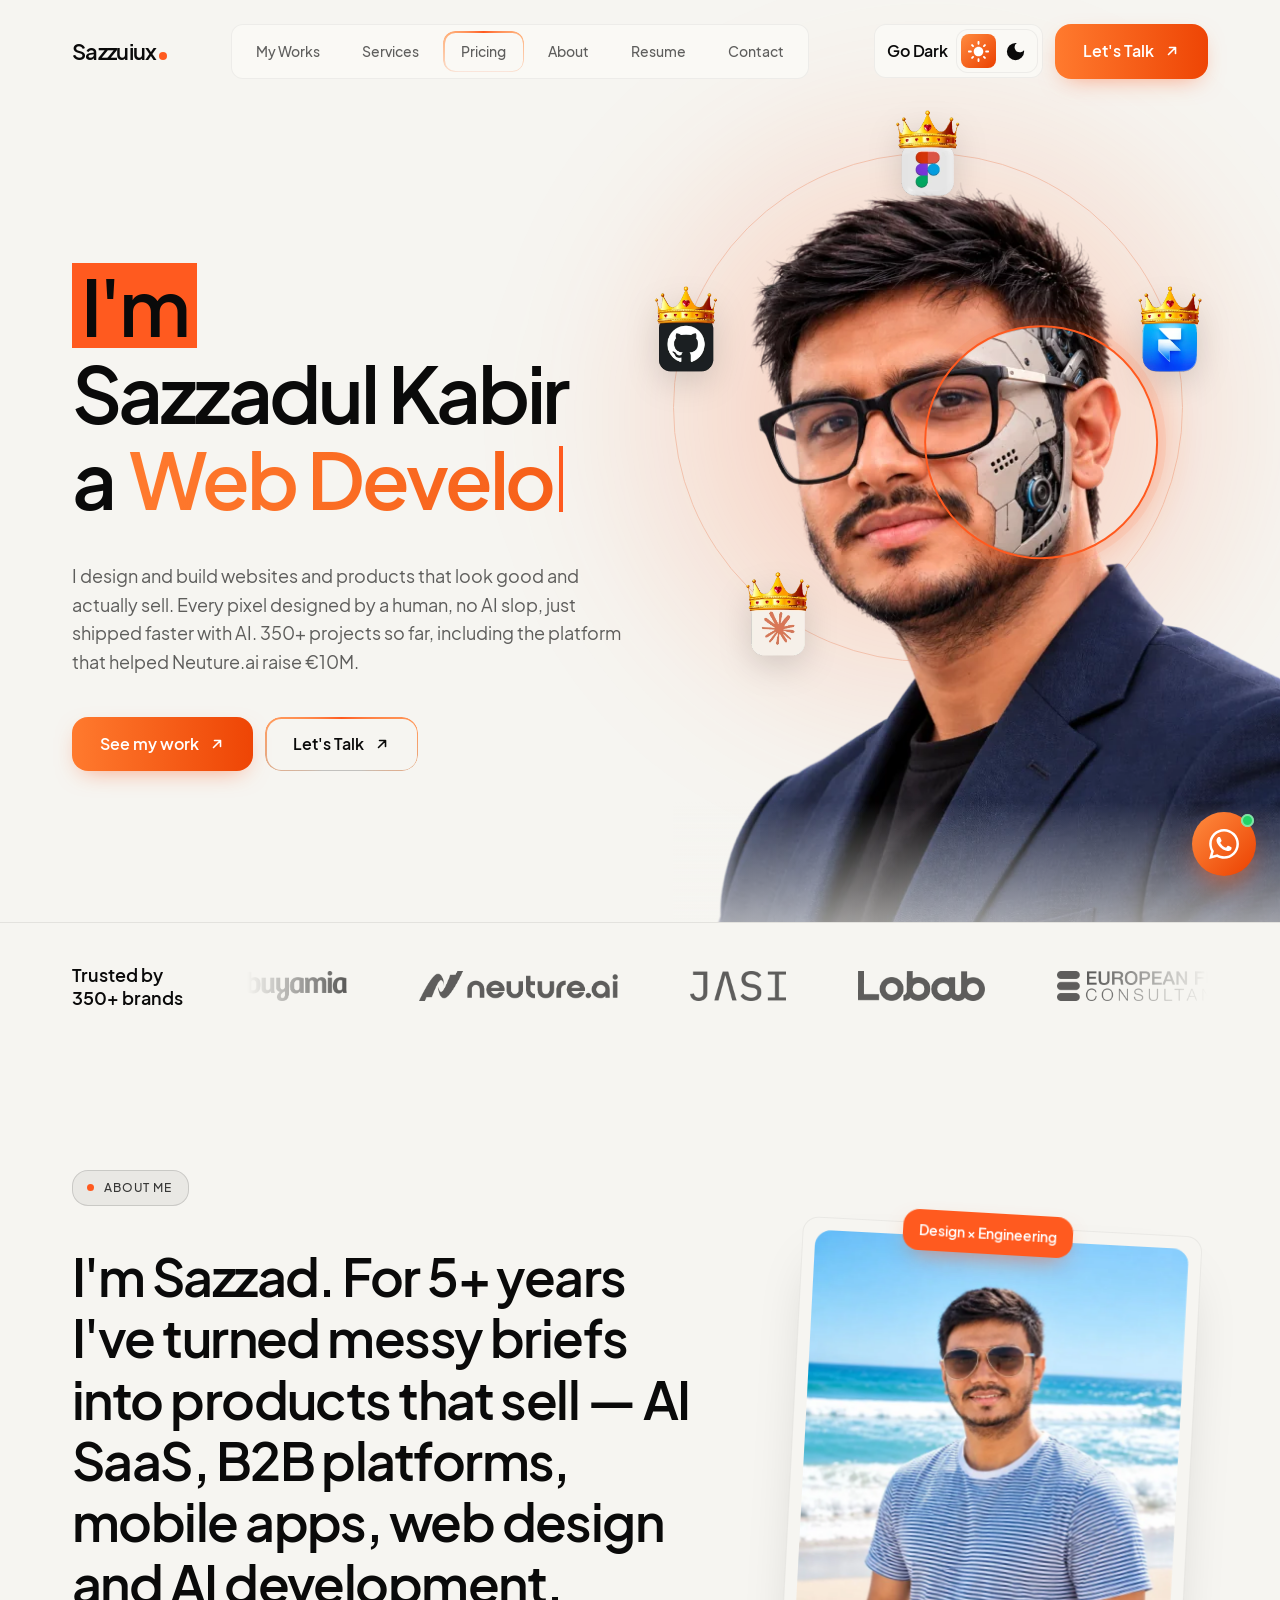
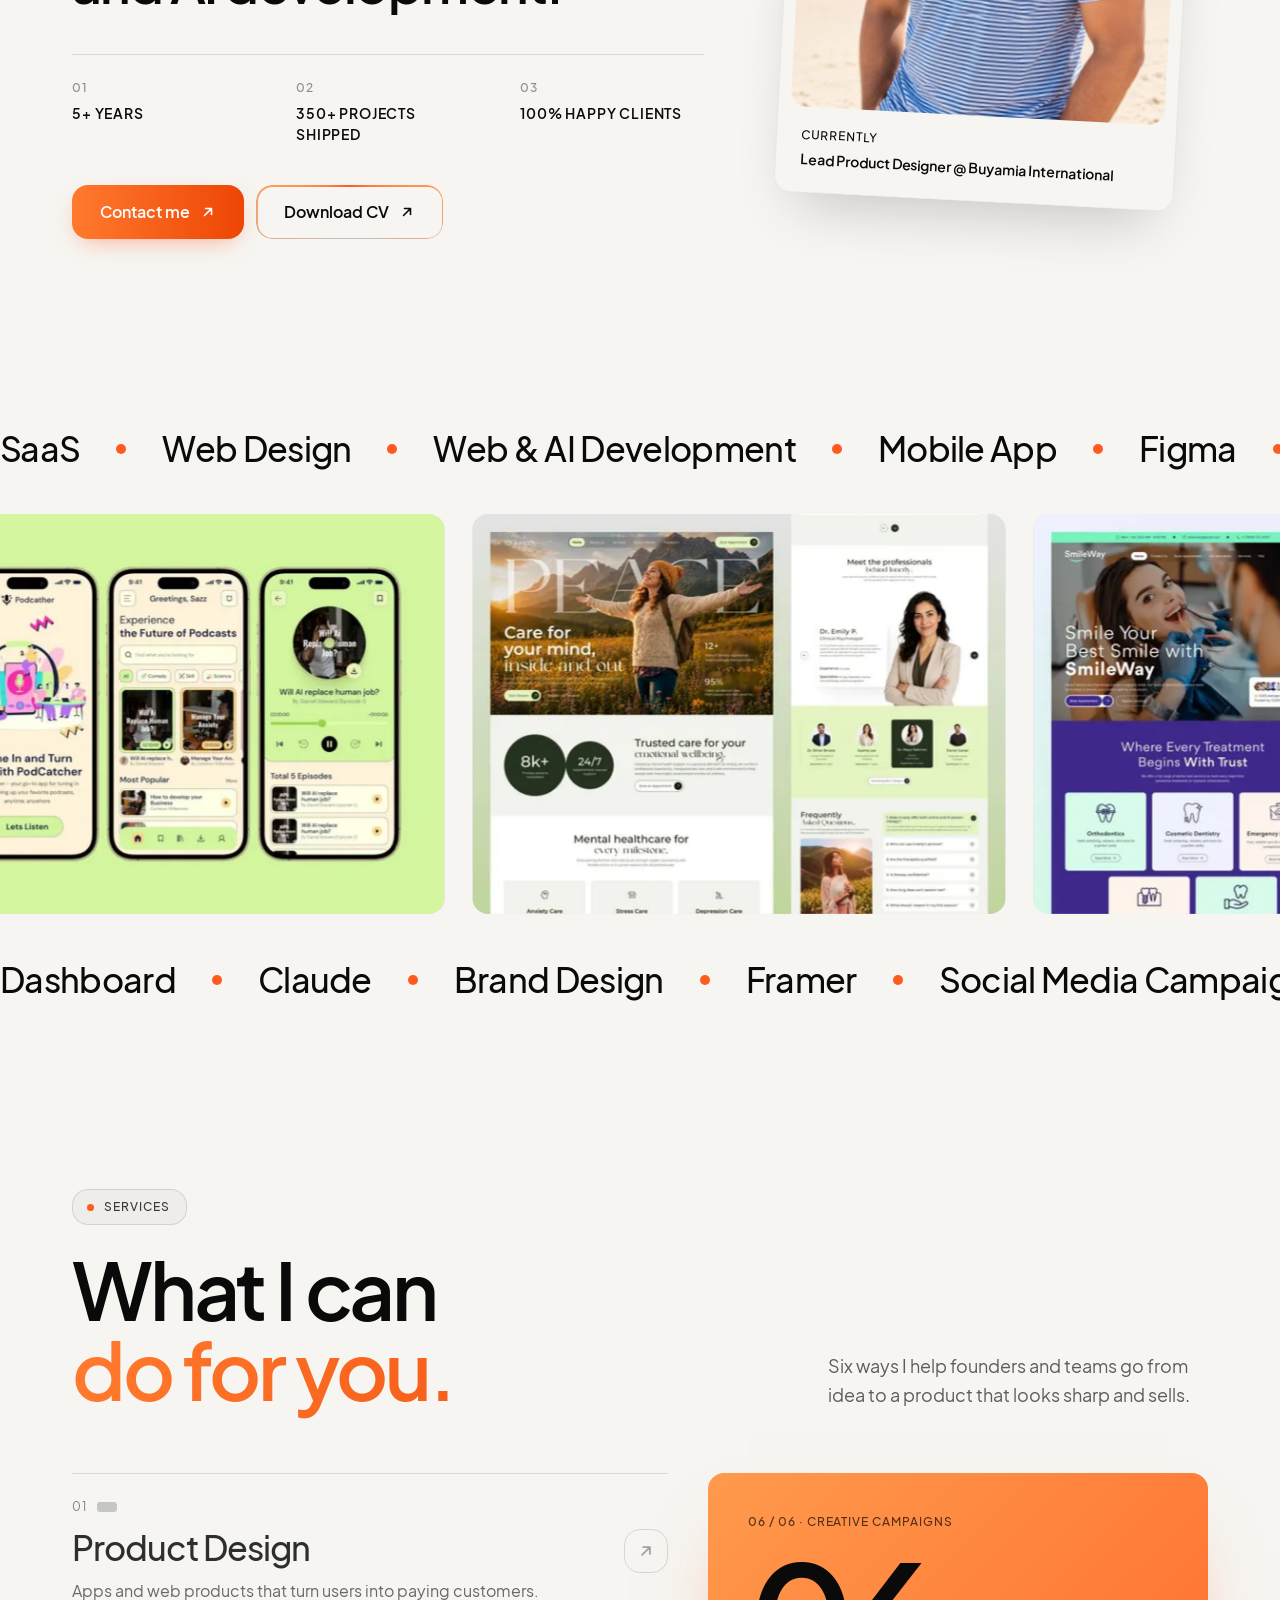
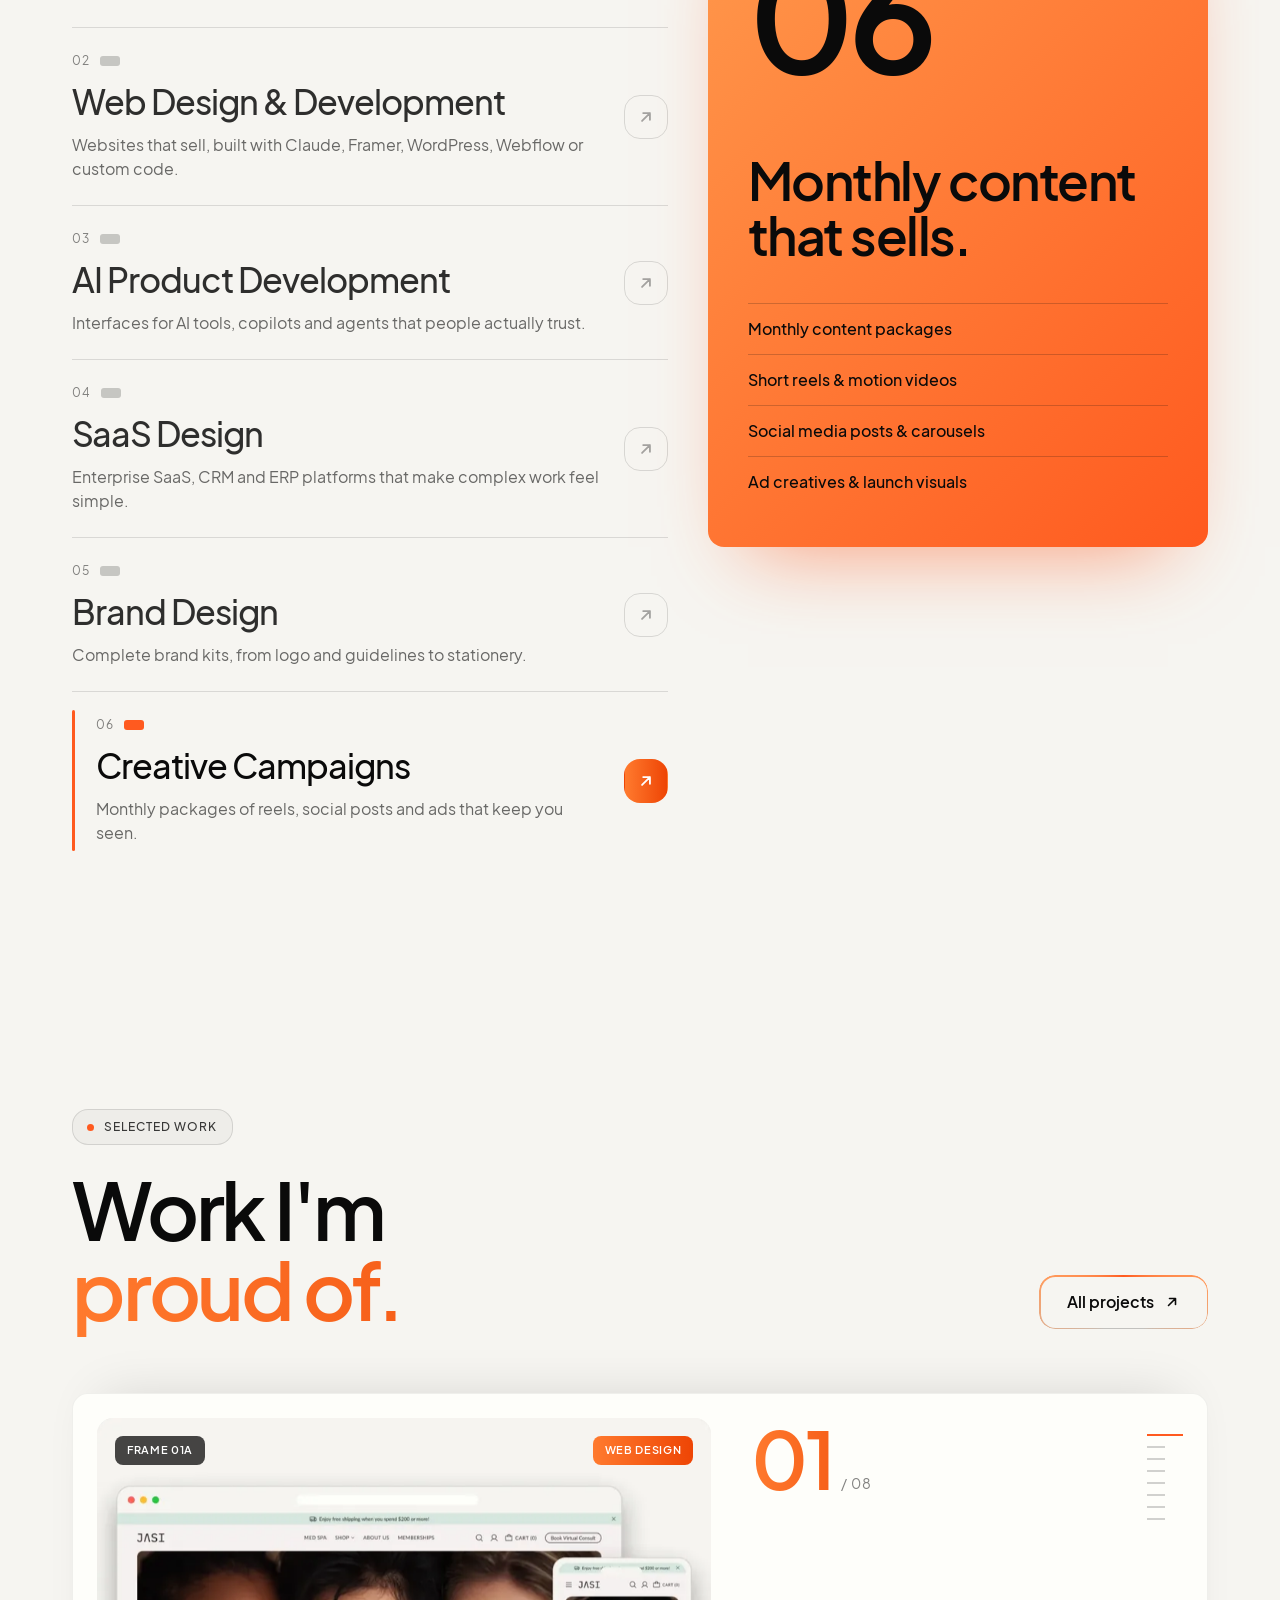
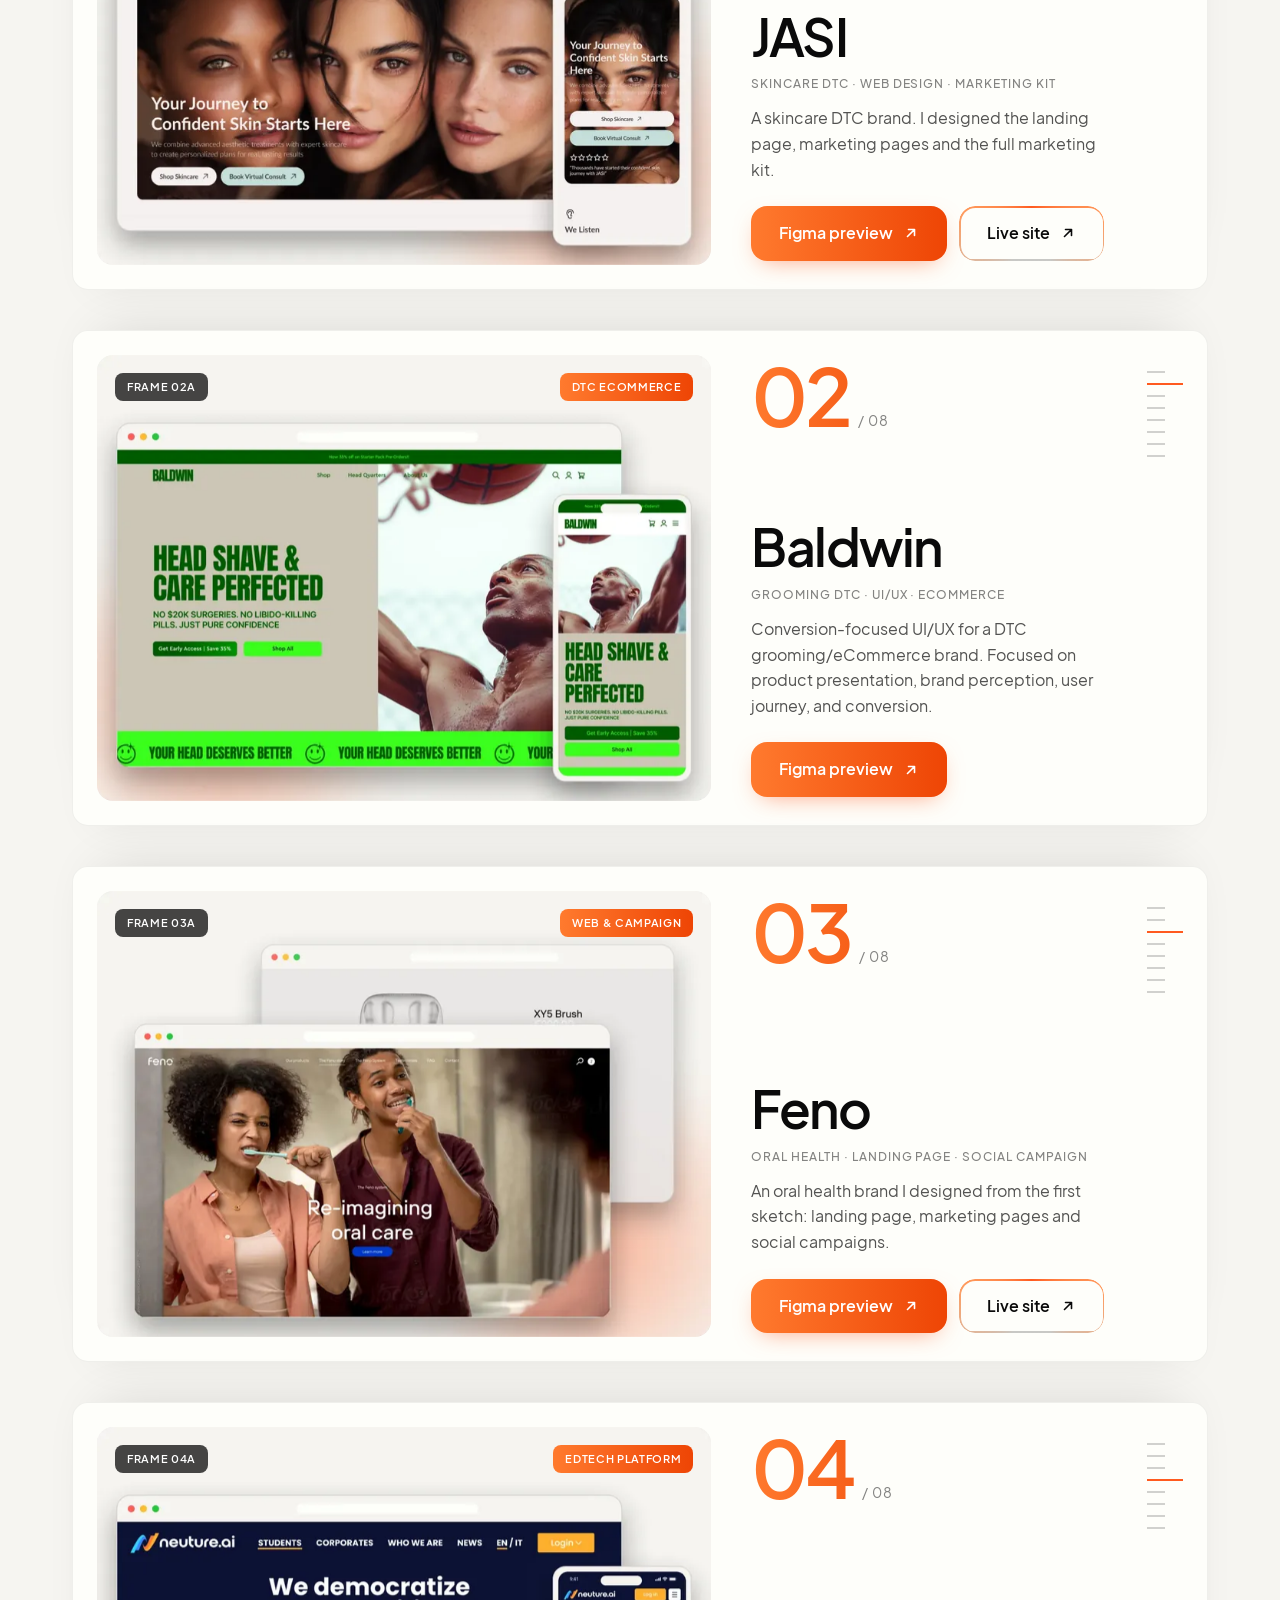
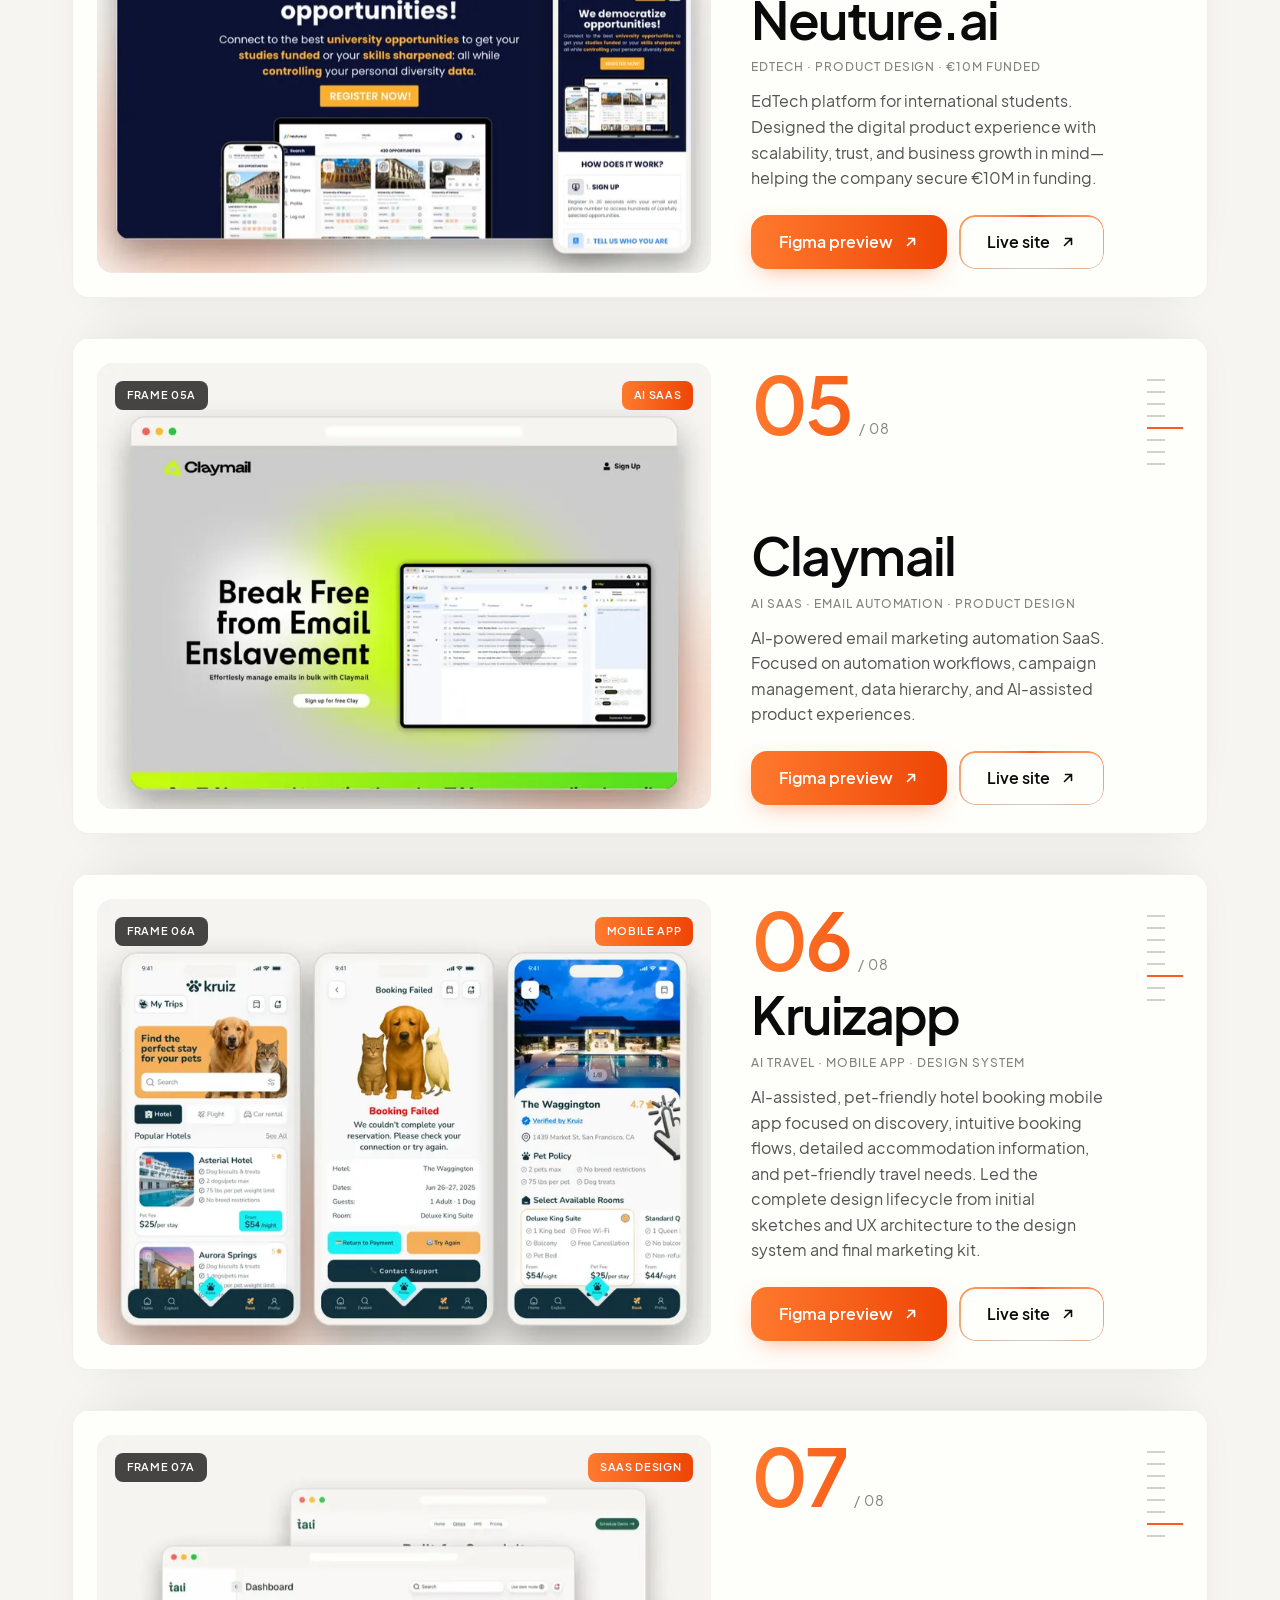
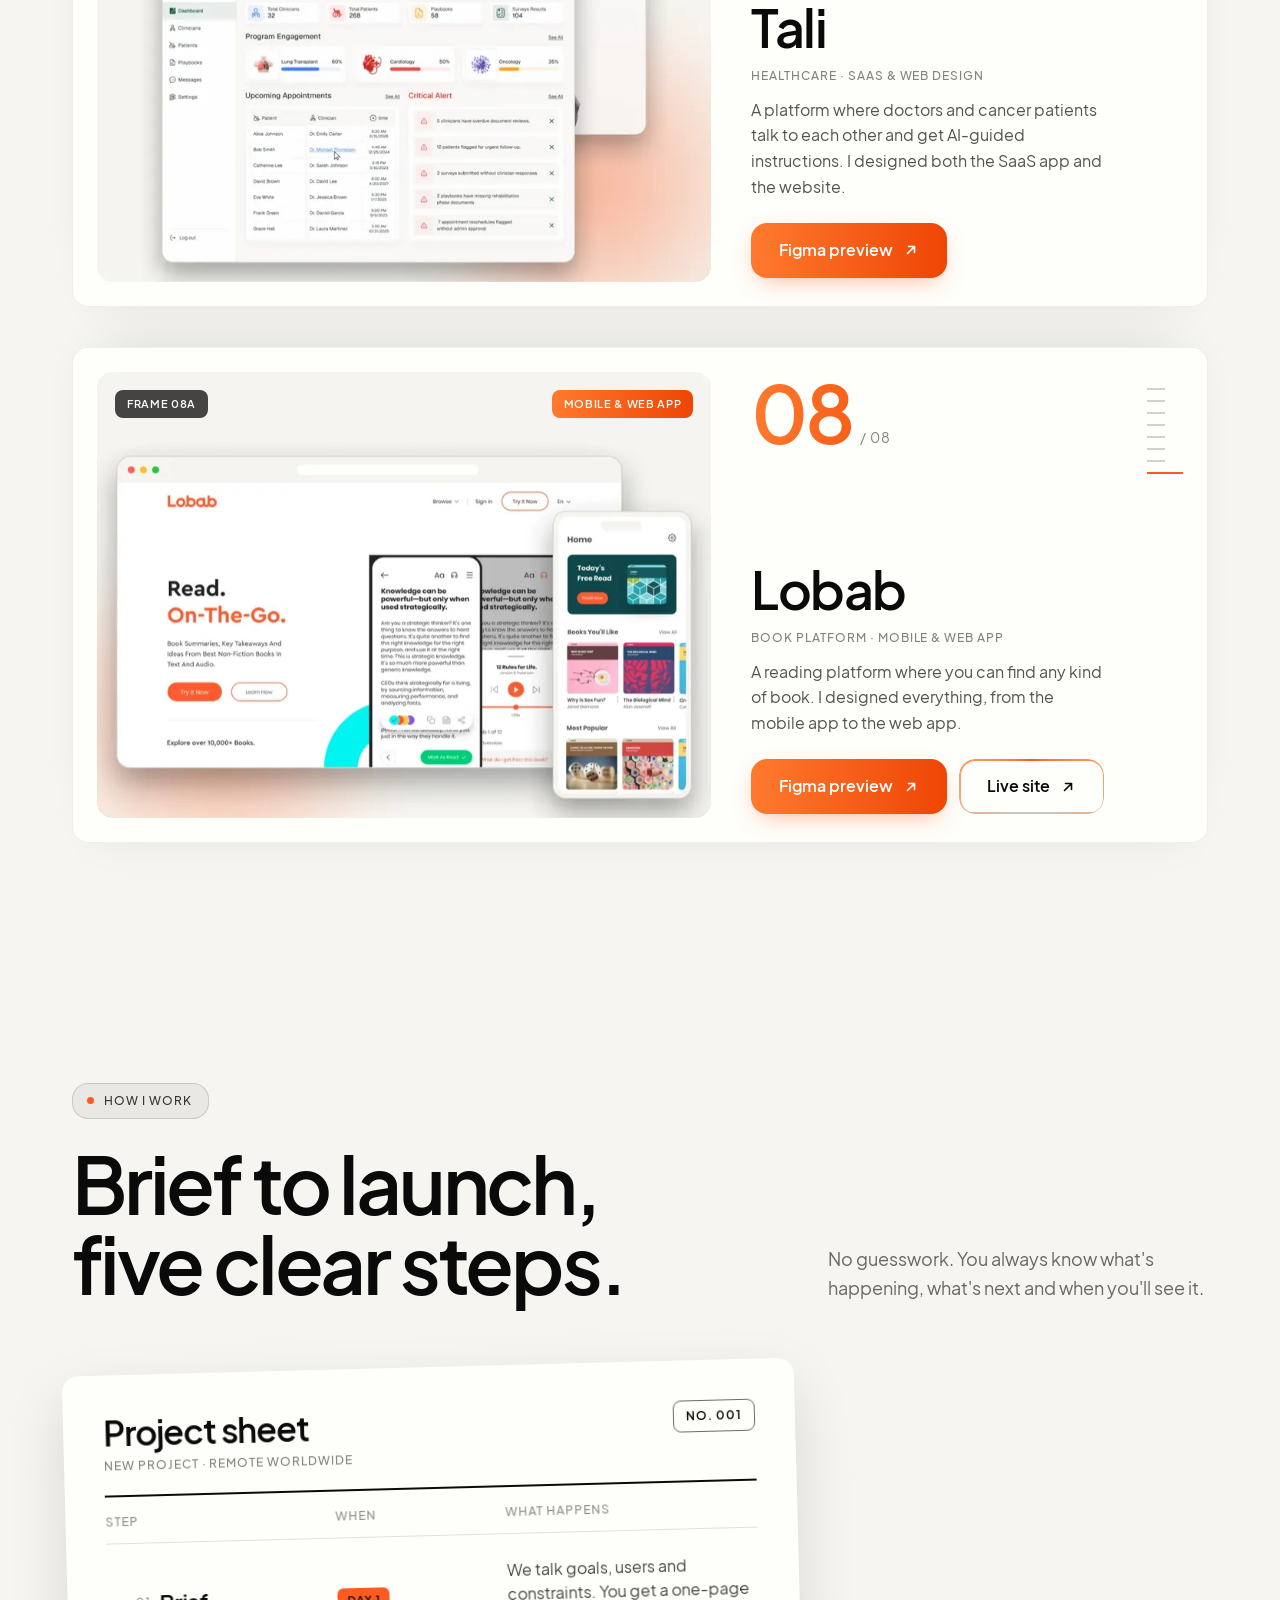
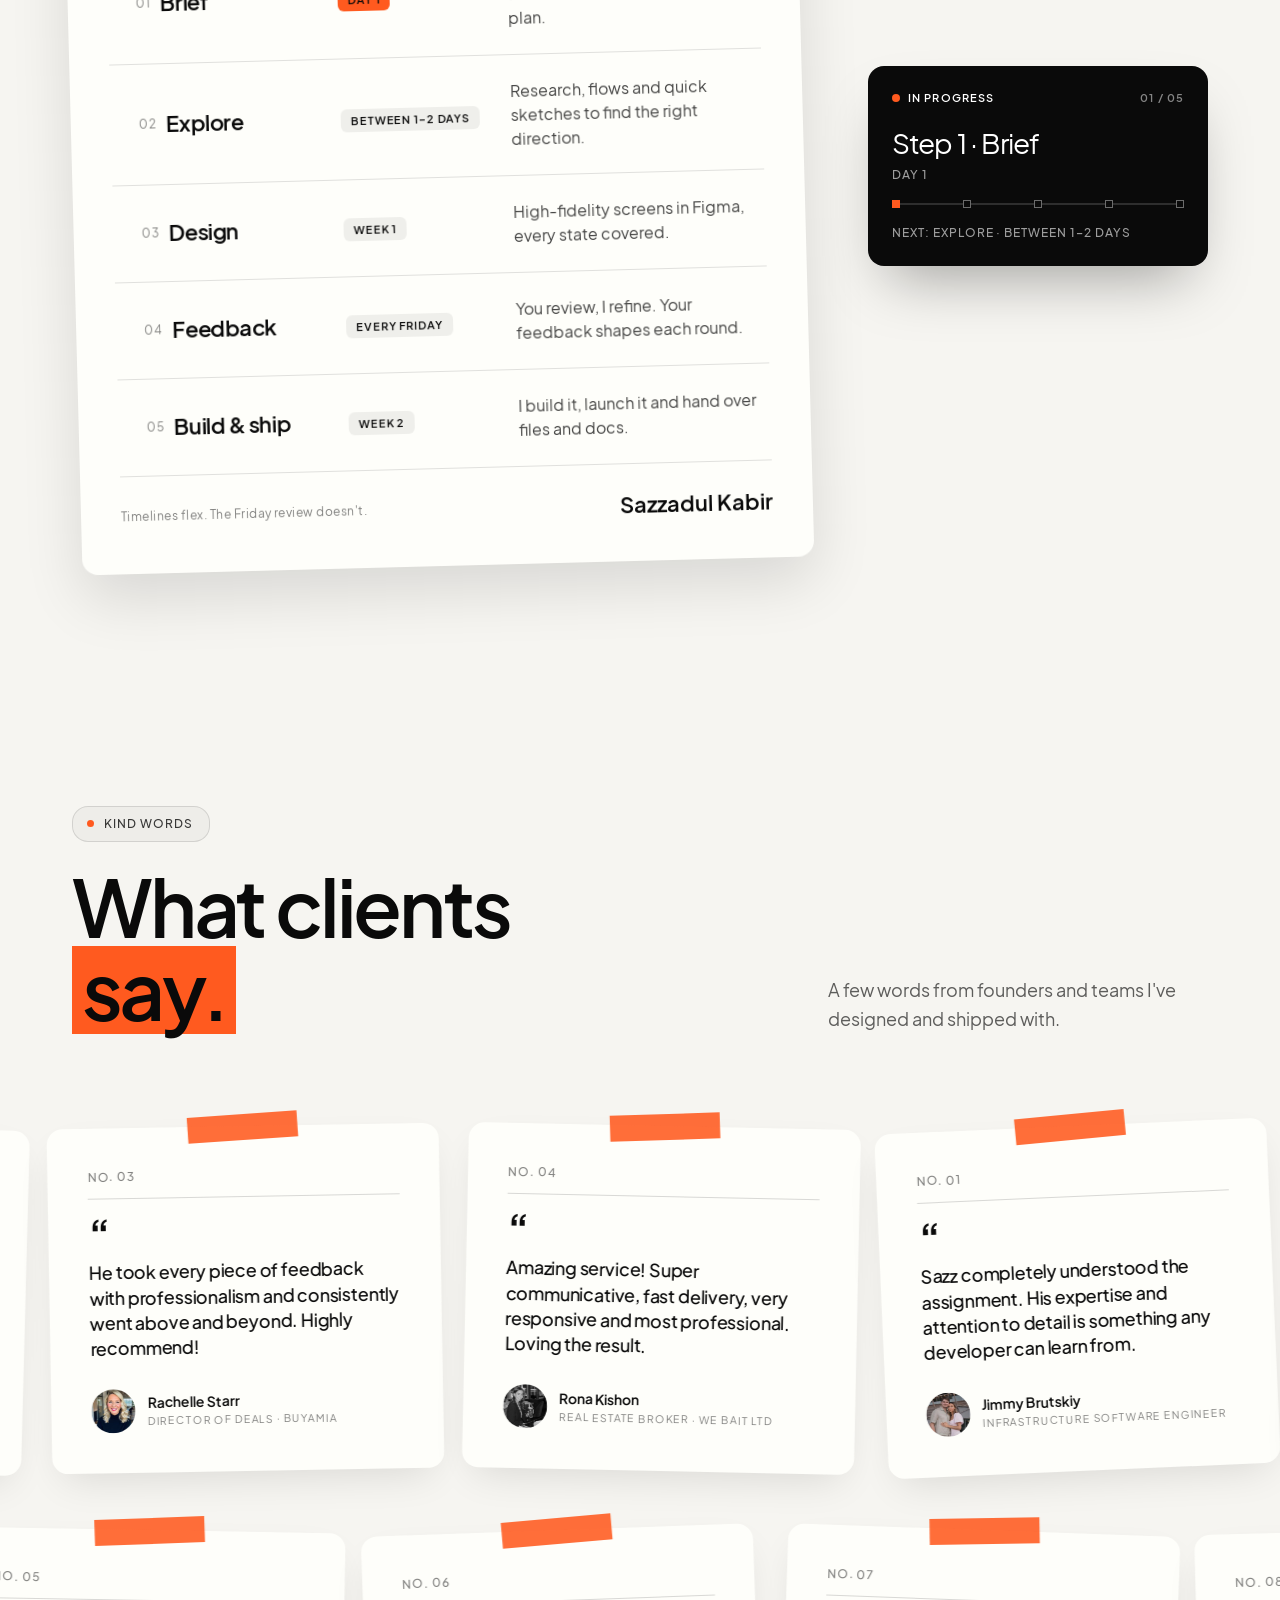
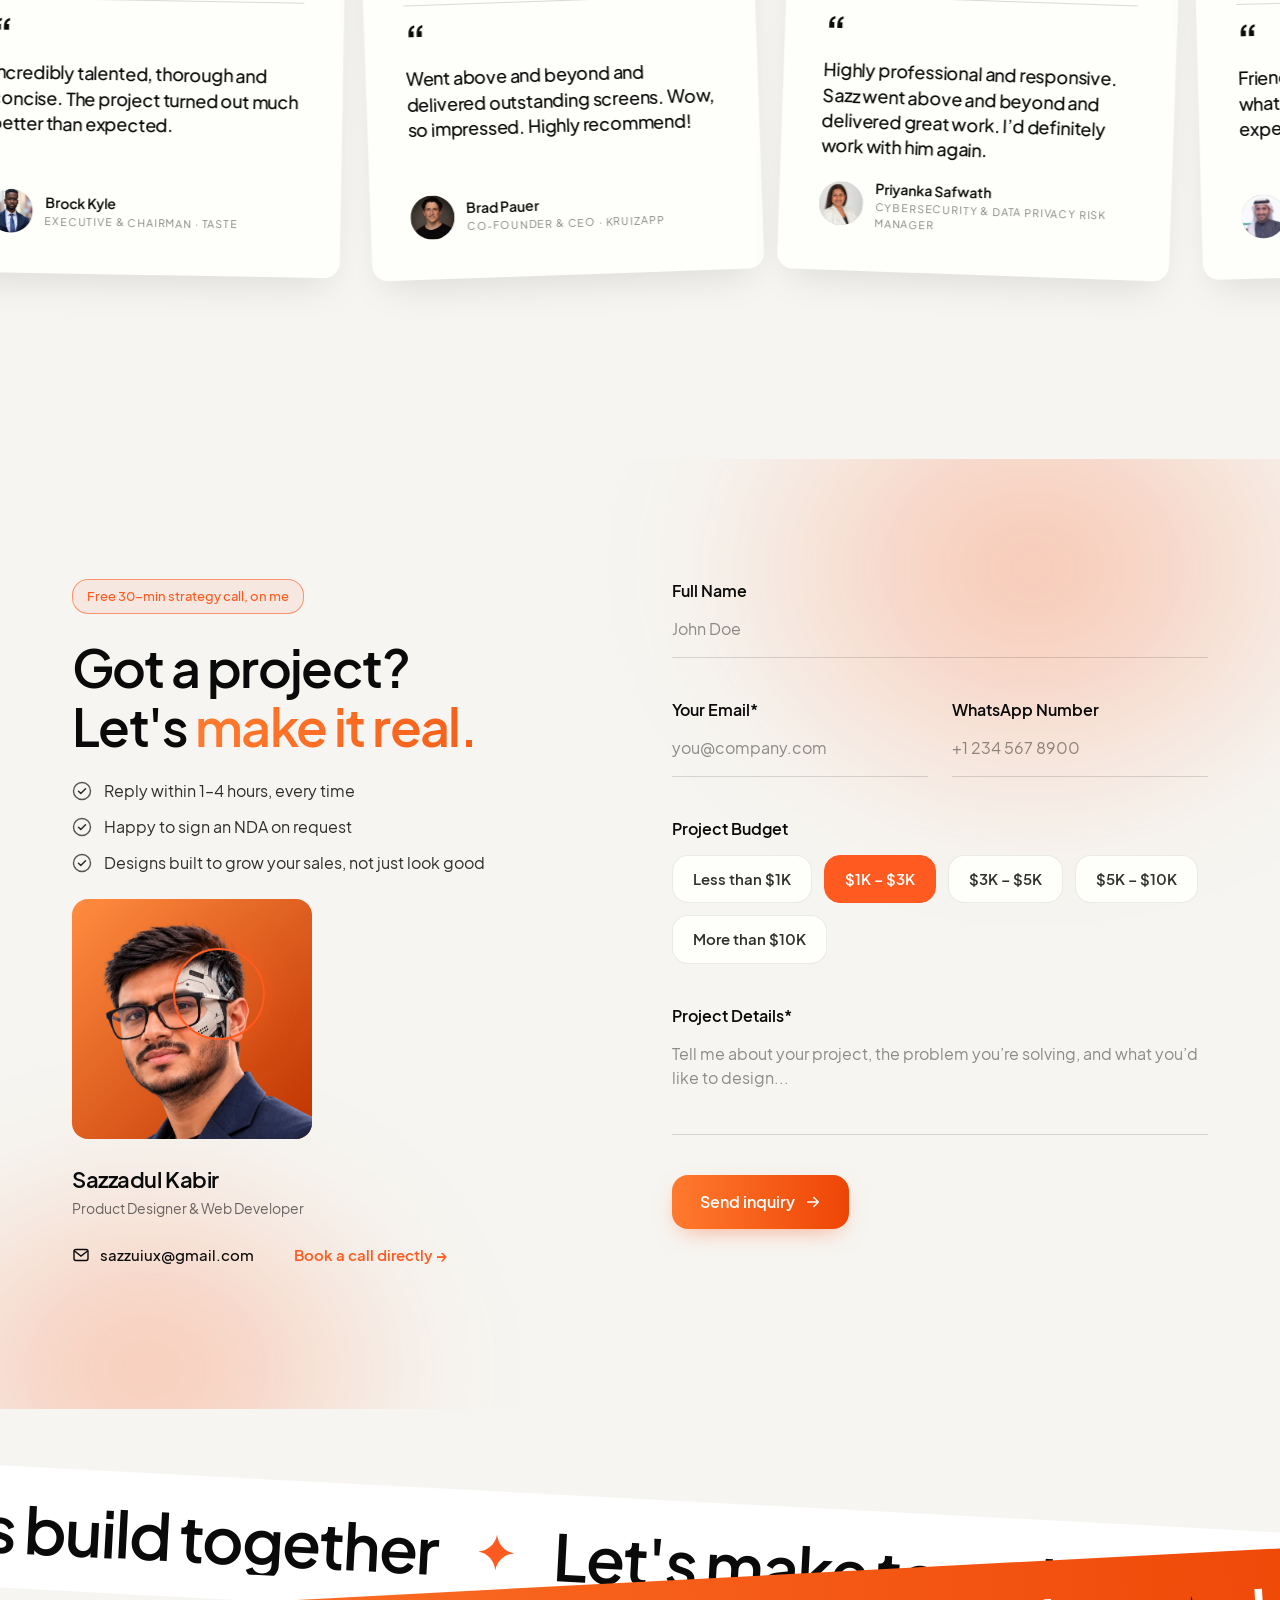
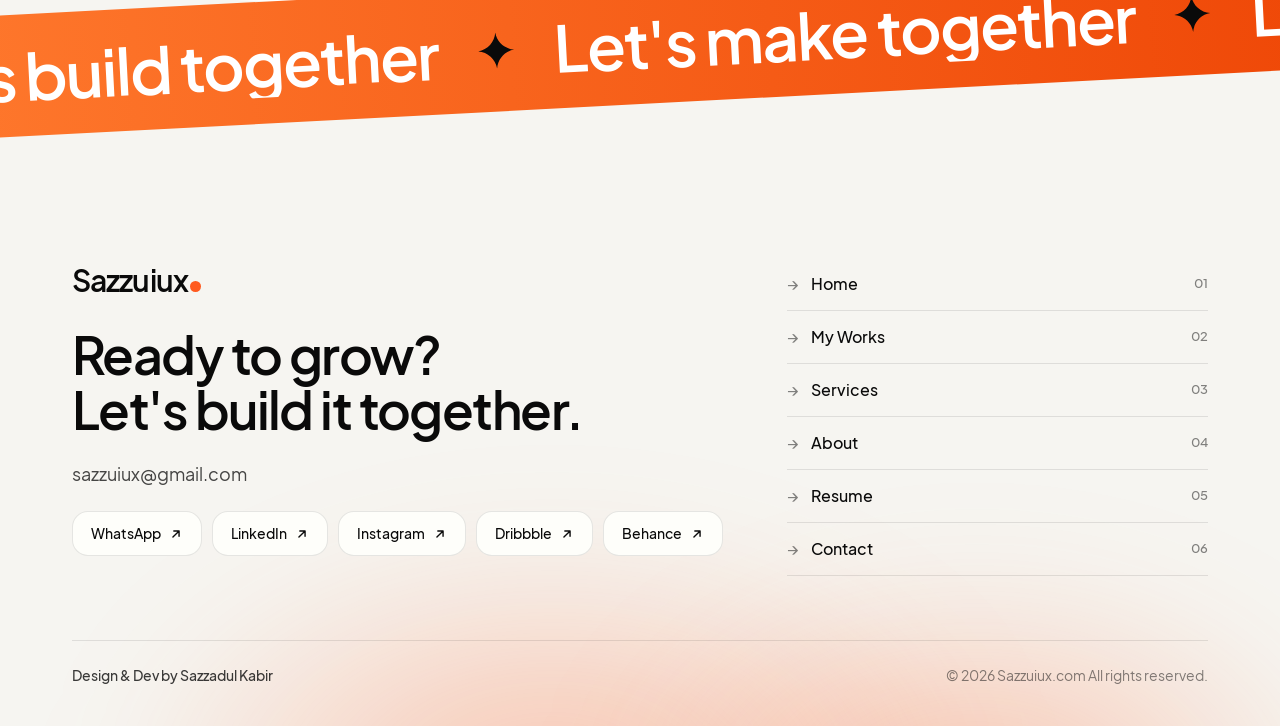
==== index.html @ 6ab2bf34 "Pricing: inline 3-part payment plan under price (expandable, live amounts) + Social brand setup Co-A" ====
<!doctype html>
<!-- Generated by tools/build.py from src/ — edit src/ and rebuild. -->

<html lang="en">
<head>
  <meta charset="utf-8">
  <meta name="viewport" content="width=device-width, initial-scale=1">
  <meta name="color-scheme" content="dark light">
  <script>(function(){var t;try{t=localStorage.getItem("theme")}catch(e){}if(t!=="light"&&t!=="dark")t=matchMedia("(prefers-color-scheme: light)").matches?"light":"dark";document.documentElement.setAttribute("data-theme",t)})()</script>
  <script>try{var p=sessionStorage.getItem("szPT");if(p){sessionStorage.removeItem("szPT");if(!matchMedia("(prefers-reduced-motion: reduce)").matches){var d=document.documentElement;d.classList.add("pt-in");d.style.setProperty("--pt-label",JSON.stringify(p))}}}catch(e){}</script>
  <!-- Google Analytics (GA4) -->
  <!-- Google Analytics: page view is queued now, the library loads after the page is ready (doesn't slow the first view) -->
  <script>window.dataLayer=window.dataLayer||[];function gtag(){dataLayer.push(arguments);}gtag('js',new Date());gtag('config','G-E7JFSQL59W');addEventListener('load',function(){setTimeout(function(){var s=document.createElement('script');s.async=true;s.src='https://www.googletagmanager.com/gtag/js?id=G-E7JFSQL59W';document.head.appendChild(s)},1200)});</script>
  <title>Sazzuiux — Sazzadul Kabir | Web Designer &amp; Developer, UI UX &amp; Product Designer</title>
  <meta name="description" content="Sazzadul Kabir (Sazzuiux) — Top Rated web designer &amp; developer, UI UX designer, product designer, design engineer and brand designer. Websites, SaaS, AI products and brands that grow sales. 350+ projects.">
  <meta name="theme-color" content="#0a0a0a">
  <meta name="author" content="Sazzadul Kabir">
  <meta name="robots" content="index, follow, max-image-preview:large, max-snippet:-1">
  <link rel="canonical" href="https://sazzuiux.com/">
  <link rel="sitemap" type="application/xml" href="/sitemap.xml">
  <link rel="apple-touch-icon" href="/assets/img/apple-touch-icon.png">
  <script type="application/ld+json">{"@context": "https://schema.org", "@graph": [{"@type": "Person", "@id": "https://sazzuiux.com/#person", "name": "Sazzadul Kabir", "alternateName": "Sazzuiux", "url": "https://sazzuiux.com/", "image": {"@type": "ImageObject", "url": "https://sazzuiux.com/assets/img/sazzadul-kabir.jpg", "width": 683, "height": 683}, "jobTitle": "Web Designer & Developer, UI UX & Product Designer", "hasOccupation": [{"@type": "Occupation", "name": "Web Designer"}, {"@type": "Occupation", "name": "Website Designer"}, {"@type": "Occupation", "name": "Web Designer & Developer"}, {"@type": "Occupation", "name": "Product Designer"}, {"@type": "Occupation", "name": "Design Engineer"}, {"@type": "Occupation", "name": "UI UX Designer"}, {"@type": "Occupation", "name": "Web Developer"}, {"@type": "Occupation", "name": "Brand Designer"}], "description": "Top Rated web designer and developer, UI UX designer, product designer, design engineer and brand designer with 5+ years designing and building websites, AI SaaS, B2B platforms, mobile apps and DTC brands.", "email": "mailto:sazzuiux@gmail.com", "address": {"@type": "PostalAddress", "addressLocality": "Sirajganj", "addressCountry": "BD"}, "worksFor": {"@type": "Organization", "name": "Buyamia International"}, "knowsAbout": ["Web design", "Website design", "Web development", "UI UX design", "UI/UX design", "Product design", "Design engineering", "Brand design", "SaaS design", "CRM and ERP design", "AI product design", "Brand identity design", "Framer", "Webflow", "WordPress", "Figma", "Social media marketing content"], "sameAs": ["https://www.linkedin.com/in/sazzadul-kabir-595a29396/", "https://www.instagram.com/sazzuiux/", "https://dribbble.com/sazzuiux", "https://www.behance.net/sazzuiux", "https://www.upwork.com/freelancers/~01e5b0dc2d11f630a8", "https://www.fiverr.com/szdesignworld/", "https://github.com/sazzuiux"]}, {"@type": "ProfessionalService", "@id": "https://sazzuiux.com/#service", "name": "Sazzuiux — Web Design, Web Development, UI UX & Brand Design", "url": "https://sazzuiux.com/", "image": "https://sazzuiux.com/assets/img/og.jpg?v=5", "founder": {"@id": "https://sazzuiux.com/#person"}, "description": "UI/UX product design and website design & development for startups and businesses: websites, SaaS, CRM/ERP, AI products, branding and monthly marketing kits.", "areaServed": "Worldwide", "email": "sazzuiux@gmail.com", "address": {"@type": "PostalAddress", "addressLocality": "Sirajganj", "addressCountry": "BD"}, "hasOfferCatalog": {"@type": "OfferCatalog", "name": "Services", "itemListElement": [{"@type": "Offer", "itemOffered": {"@type": "Service", "name": "Product Design", "description": "Apps and web products that turn users into paying customers."}}, {"@type": "Offer", "itemOffered": {"@type": "Service", "name": "Web Design & Development", "description": "Websites built with Claude, Framer, WordPress, Webflow or custom code."}}, {"@type": "Offer", "itemOffered": {"@type": "Service", "name": "AI Product Development", "description": "Interfaces for AI tools, copilots and agents that people trust."}}, {"@type": "Offer", "itemOffered": {"@type": "Service", "name": "SaaS Design", "description": "Enterprise SaaS, CRM and ERP platforms that make complex work feel simple."}}, {"@type": "Offer", "itemOffered": {"@type": "Service", "name": "Brand Design", "description": "Complete brand kits, from logo and guidelines to stationery."}}, {"@type": "Offer", "itemOffered": {"@type": "Service", "name": "Creative Campaigns", "description": "Monthly marketing kits: short reels, social media posts and ad creatives."}}]}, "sameAs": ["https://www.linkedin.com/in/sazzadul-kabir-595a29396/", "https://www.instagram.com/sazzuiux/", "https://dribbble.com/sazzuiux", "https://www.behance.net/sazzuiux", "https://www.upwork.com/freelancers/~01e5b0dc2d11f630a8", "https://www.fiverr.com/szdesignworld/", "https://github.com/sazzuiux"]}, {"@type": "WebSite", "@id": "https://sazzuiux.com/#website", "url": "https://sazzuiux.com/", "name": "Sazzuiux", "inLanguage": "en", "publisher": {"@id": "https://sazzuiux.com/#person"}}, {"@type": "WebPage", "@id": "https://sazzuiux.com/#webpage", "url": "https://sazzuiux.com/", "name": "Sazzadul Kabir — Sazzuiux", "about": {"@id": "https://sazzuiux.com/#person"}, "primaryImageOfPage": {"@type": "ImageObject", "url": "https://sazzuiux.com/assets/img/sazzadul-kabir.jpg", "width": 683, "height": 683}}]}</script>
  <meta property="og:type" content="website">
  <meta property="og:title" content="Sazzuiux — Sazzadul Kabir, Web Designer & Developer, UI UX & Product Designer">
  <meta property="og:description" content="Web designer & developer, UI UX designer, product designer and brand designer. I design & build websites, SaaS, AI products and brands that sell. Top Rated · 350+ projects.">
  <meta property="og:url" content="https://sazzuiux.com/">
  <meta property="og:image" content="https://sazzuiux.com/assets/img/og.jpg?v=5">
  <meta property="og:image:width" content="1200">
  <meta property="og:image:height" content="630">
  <meta property="og:image:alt" content="Sazzadul Kabir — I design & build products that sell. Product Designer & Web Developer.">
  <meta property="og:site_name" content="Sazzuiux">
  <meta name="twitter:card" content="summary_large_image">
  <meta name="twitter:title" content="Sazzadul Kabir — Product Designer & Web Developer">
  <meta name="twitter:description" content="I design & build products that sell: websites, SaaS, AI products, brands and monthly marketing kits.">
  <meta name="twitter:image" content="https://sazzuiux.com/assets/img/og.jpg?v=5">
  <link rel="icon" href="/favicon.ico" sizes="48x48">
  <link rel="icon" href="/assets/img/favicon-192.png" type="image/png" sizes="192x192">
  <link rel="icon" href="/assets/img/favicon.svg" type="image/svg+xml">
  <link rel="preload" as="font" type="font/woff2" href="/assets/fonts/PlusJakartaSans-SemiBold.woff2" crossorigin>
  <link rel="preload" as="image" href="/assets/img/hero-human.webp" fetchpriority="high">
  <link rel="stylesheet" href="/assets/css/style.min.css?v=0b972a03">
</head>
<body>
  <script>try{if(!sessionStorage.getItem("szLoaded")&&!matchMedia("(prefers-reduced-motion: reduce)").matches)document.documentElement.classList.add("is-loading")}catch(e){}</script>
  <!-- ================= LOADER ================= -->
  <div class="loader" id="loader" aria-hidden="true">
    <div class="glow loader__glow"></div>
    <div class="loader__inner">
      <div class="loader__figure">
        <svg class="loader__ring" viewBox="0 0 300 720" aria-hidden="true">
          <defs><path id="loader-path" d="M150 45 a105 105 0 0 1 105 105 v420 a105 105 0 0 1 -210 0 v-420 a105 105 0 0 1 105 -105 z"/></defs>
          <text><textPath href="#loader-path" startOffset="0" textLength="2999" lengthAdjust="spacingAndGlyphs">Hire me * Shape your brand * Build your product * Grow your business * Hire me * Shape your brand * Build your product * Grow your business *&#160;<animate attributeName="startOffset" from="0" to="-1499.5" dur="9s" repeatCount="indefinite"/></textPath></text>
        </svg>
        <img class="loader__avatar" src="/assets/img/loader-avatar.webp" alt="" width="327" height="999" fetchpriority="high">
      </div>
      <div class="loader__bar"><span id="loader-bar"></span></div>
      <p class="loader__pct" id="loader-pct">0%</p>
    </div>
  </div>

  <a class="skip-link" href="/" data-to="main">Skip to content</a>

  <!-- ================= NAV ================= -->
  <header class="nav" id="nav">
    <div class="container">
      <div class="nav__inner">
        <a class="logo" href="/" data-to="top" aria-label="Sazzuiux home">Sazzuiux<span class="logo__dot"></span></a>
        <nav class="nav__links" aria-label="Primary">
          <a href="/" data-to="works" data-spy="works" class="is-active">My Works</a>
          <a href="/" data-to="services" data-spy="services">Services</a>
          <a href="/pricing/" class="nav-hot">Pricing</a>
          <a href="/" data-to="about" data-spy="about">About</a>
          <a href="/resume/">Resume</a>
          <a href="/" data-to="contact" data-spy="contact">Contact</a>
        </nav>
        <div class="nav__actions">
          <button class="theme-tg" type="button" id="theme-toggle" aria-label="Switch to light mode"><span class="theme-tg__label"><span class="if-dark">Go Light</span><span class="if-light">Go Dark</span></span><span class="theme-tg__switch"><span class="theme-tg__ico theme-tg__ico--moon"><svg viewBox="0 0 24 24" fill="currentColor" aria-hidden="true"><path d="M12 3a9 9 0 1 0 9 9c0-.46-.04-.92-.1-1.36a5.389 5.389 0 0 1-4.4 2.26 5.403 5.403 0 0 1-3.14-9.8c-.44-.06-.9-.1-1.36-.1z"/></svg></span><span class="theme-tg__ico theme-tg__ico--sun"><svg viewBox="0 0 24 24" fill="currentColor" aria-hidden="true"><path d="M12 7c-2.76 0-5 2.24-5 5s2.24 5 5 5 5-2.24 5-5-2.24-5-5-5zM2 13h2c.55 0 1-.45 1-1s-.45-1-1-1H2c-.55 0-1 .45-1 1s.45 1 1 1zm18 0h2c.55 0 1-.45 1-1s-.45-1-1-1h-2c-.55 0-1 .45-1 1s.45 1 1 1zM11 2v2c0 .55.45 1 1 1s1-.45 1-1V2c0-.55-.45-1-1-1s-1 .45-1 1zm0 18v2c0 .55.45 1 1 1s1-.45 1-1v-2c0-.55-.45-1-1-1s-1 .45-1 1zM5.99 4.58a.996.996 0 0 0-1.41 0 .996.996 0 0 0 0 1.41l1.06 1.06c.39.39 1.03.39 1.41 0s.39-1.03 0-1.41L5.99 4.58zm12.37 12.37a.996.996 0 0 0-1.41 0 .996.996 0 0 0 0 1.41l1.06 1.06c.39.39 1.03.39 1.41 0a.996.996 0 0 0 0-1.41l-1.06-1.06zm1.06-10.96a.996.996 0 0 0 0-1.41.996.996 0 0 0-1.41 0l-1.06 1.06c-.39.39-.39 1.03 0 1.41s1.03.39 1.41 0l1.06-1.06zM7.05 18.36a.996.996 0 0 0 0-1.41.996.996 0 0 0-1.41 0l-1.06 1.06c-.39.39-.39 1.03 0 1.41s1.03.39 1.41 0l1.06-1.06z"/></svg></span></span></button>
          <a class="btn btn--primary" href="/" data-to="contact"><span class="cta-d">Let's Talk</span><span class="cta-m">Contact</span> <svg viewBox="0 0 16 16" fill="none" aria-hidden="true"><path d="M4.5 11.5l7-7M5.5 4.5h6v6" stroke="currentColor" stroke-width="1.6" stroke-linecap="round" stroke-linejoin="round"/></svg></a>
          <button class="nav__menu-btn" type="button" aria-label="Open menu" aria-expanded="false" aria-controls="nav-panel"><span></span></button>
        </div>
      </div>
      <div class="nav__panel" id="nav-panel">
        <a class="panel-link is-active" href="/" data-to="works" data-spy="works"><span>My Works</span><svg width="20" height="20" viewBox="0 0 16 16" fill="none" aria-hidden="true"><path d="M4.5 11.5l7-7M5.5 4.5h6v6" stroke="currentColor" stroke-width="1.4" stroke-linecap="round" stroke-linejoin="round"/></svg></a>
        <a class="panel-link" href="/" data-to="services" data-spy="services"><span>Services</span><svg width="20" height="20" viewBox="0 0 16 16" fill="none" aria-hidden="true"><path d="M4.5 11.5l7-7M5.5 4.5h6v6" stroke="currentColor" stroke-width="1.4" stroke-linecap="round" stroke-linejoin="round"/></svg></a>
        <a class="panel-link nav-hot" href="/pricing/"><span>Pricing</span><svg width="20" height="20" viewBox="0 0 16 16" fill="none" aria-hidden="true"><path d="M4.5 11.5l7-7M5.5 4.5h6v6" stroke="currentColor" stroke-width="1.4" stroke-linecap="round" stroke-linejoin="round"/></svg></a>
        <a class="panel-link" href="/" data-to="about" data-spy="about"><span>About</span><svg width="20" height="20" viewBox="0 0 16 16" fill="none" aria-hidden="true"><path d="M4.5 11.5l7-7M5.5 4.5h6v6" stroke="currentColor" stroke-width="1.4" stroke-linecap="round" stroke-linejoin="round"/></svg></a>
        <a class="panel-link" href="/resume/"><span>Resume</span><svg width="20" height="20" viewBox="0 0 16 16" fill="none" aria-hidden="true"><path d="M4.5 11.5l7-7M5.5 4.5h6v6" stroke="currentColor" stroke-width="1.4" stroke-linecap="round" stroke-linejoin="round"/></svg></a>
        <a class="panel-link" href="/" data-to="contact" data-spy="contact"><span>Contact</span><svg width="20" height="20" viewBox="0 0 16 16" fill="none" aria-hidden="true"><path d="M4.5 11.5l7-7M5.5 4.5h6v6" stroke="currentColor" stroke-width="1.4" stroke-linecap="round" stroke-linejoin="round"/></svg></a>
        <a class="btn btn--primary btn--block" href="/" data-to="contact">Contact <svg viewBox="0 0 16 16" fill="none" aria-hidden="true"><path d="M4.5 11.5l7-7M5.5 4.5h6v6" stroke="currentColor" stroke-width="1.6" stroke-linecap="round" stroke-linejoin="round"/></svg></a>
      </div>
    </div>
  </header>

  <main id="main">
    <!-- ================= HERO ================= -->
    <section class="hero section--dark" id="top">
      <div class="glow glow--1" aria-hidden="true"></div>
      <div class="container hero__inner">
        <div class="hero__copy">
          <h1 class="hero__title">
            <span class="chip-hl">I'm</span><br>
            Sazzadul Kabir<br>
            <span class="hero__role">a <span class="sr-only">web designer &amp; developer, UI UX designer, product designer, design engineer and brand designer</span><span class="hero__rotator"><span class="grad-text" id="role" data-roles="Web Designer|Web Developer|Product Designer|UI UX Designer|Brand Designer|Design Engineer|Product Builder" aria-hidden="true">Web Designer</span><span class="caret" aria-hidden="true"></span></span></span>
          </h1>
          <p class="hero__bio t-lg muted-dark">I design and build websites and products that look good and actually sell. Every pixel designed by a human, no AI slop, just shipped faster with AI. 350+ projects so far, including the platform that helped Neuture.ai raise €10M.</p>
          <div class="btn-row">
            <a class="btn btn--primary" href="/" data-to="works">See my work <svg viewBox="0 0 16 16" fill="none" aria-hidden="true"><path d="M4.5 11.5l7-7M5.5 4.5h6v6" stroke="currentColor" stroke-width="1.6" stroke-linecap="round" stroke-linejoin="round"/></svg></a>
            <a class="btn btn--ghost-dark" href="/" data-to="contact">Let's Talk <svg viewBox="0 0 16 16" fill="none" aria-hidden="true"><path d="M4.5 11.5l7-7M5.5 4.5h6v6" stroke="currentColor" stroke-width="1.6" stroke-linecap="round" stroke-linejoin="round"/></svg></a>
          </div>
        </div>
        <div class="hero__photo reveal-photo" data-reveal data-r="100" data-x="62" data-y="33" data-xt="58.93" data-yt="39.28" data-rt="125.25">
          <div class="hero__ring" aria-hidden="true"></div>
          <div class="hero__orbit" aria-hidden="true">
            <span class="orb" style="--a:-90deg"><img src="/assets/img/tools/figma.webp" alt="" width="223" height="301"></span>
            <span class="orb" style="--a:-18deg"><img src="/assets/img/tools/framer.webp" alt="" width="227" height="306"></span>
            <span class="orb" style="--a:54deg"><img src="/assets/img/tools/wordpress.webp" alt="" width="259" height="336"></span>
            <span class="orb" style="--a:126deg"><img src="/assets/img/tools/claude.webp" alt="" width="237" height="307"></span>
            <span class="orb" style="--a:198deg"><img src="/assets/img/tools/github.webp" alt="" width="224" height="308"></span>
          </div>
          <img src="/assets/img/hero-human.webp" alt="Portrait of Sazzadul Kabir" width="613" height="920" fetchpriority="high">
          <img class="robot" src="/assets/img/hero-robot.webp" alt="" aria-hidden="true" width="613" height="920">
          <span class="lens" aria-hidden="true"></span>
          <span class="fade" aria-hidden="true"></span>
        </div>
      </div>
    </section>

    <!-- ================= TRUSTED BY ================= -->
    <section class="trusted" aria-label="Trusted by">
      <div class="container trusted__inner">
        <p class="trusted__label">Trusted by<br>350+ brands</p>
        <div class="marquee">
          <div class="marquee__track pause-hover" style="--dur:20s">
            <div class="logos">
              <img src="/assets/img/logos/buyamia.webp" alt="Buyamia" width="100" height="30" loading="lazy">
              <img src="/assets/img/logos/neuture.webp" alt="Neuture.ai" width="200" height="30" loading="lazy">
              <img src="/assets/img/logos/jasi.webp" alt="JASI" width="96" height="30" loading="lazy">
              <img src="/assets/img/logos/lobab.webp" alt="Lobab" width="126" height="30" loading="lazy">
              <img src="/assets/img/logos/efc.webp" alt="European Fuel Consultants" width="185" height="30" loading="lazy">
              <img src="/assets/img/logos/baldwin.webp" alt="Baldwin" width="101" height="30" loading="lazy">
              <img src="/assets/img/logos/mintro.webp" alt="Mintro" width="125" height="30" loading="lazy">
              <img src="/assets/img/logos/tali.webp" alt="Tali" width="54" height="30" loading="lazy">
            </div>
            <div class="logos" aria-hidden="true">
              <img src="/assets/img/logos/buyamia.webp" alt="" width="100" height="30" loading="lazy">
              <img src="/assets/img/logos/neuture.webp" alt="" width="200" height="30" loading="lazy">
              <img src="/assets/img/logos/jasi.webp" alt="" width="96" height="30" loading="lazy">
              <img src="/assets/img/logos/lobab.webp" alt="" width="126" height="30" loading="lazy">
              <img src="/assets/img/logos/efc.webp" alt="" width="185" height="30" loading="lazy">
              <img src="/assets/img/logos/baldwin.webp" alt="" width="101" height="30" loading="lazy">
              <img src="/assets/img/logos/mintro.webp" alt="" width="125" height="30" loading="lazy">
              <img src="/assets/img/logos/tali.webp" alt="" width="54" height="30" loading="lazy">
            </div>
          </div>
        </div>
      </div>
    </section>

    <!-- ================= ABOUT ================= -->
    <section class="section section--light" id="about">
      <div class="container about__grid">
        <div class="about__copy">
          <span class="label label--light">About me</span>
          <p class="scroll-text" data-scroll-text>I'm Sazzad. For 5+ years I've turned messy briefs into products that sell — AI SaaS, B2B platforms, mobile apps, web design and AI development.</p>
          <div class="stats">
            <div class="stat"><span class="t-label">01</span><strong>5+ years</strong></div>
            <div class="stat"><span class="t-label">02</span><strong>350+ projects shipped</strong></div>
            <div class="stat"><span class="t-label">03</span><strong>100% happy clients</strong></div>
          </div>
          <div class="btn-row">
            <a class="btn btn--primary" href="/" data-to="contact">Contact me <svg viewBox="0 0 16 16" fill="none" aria-hidden="true"><path d="M4.5 11.5l7-7M5.5 4.5h6v6" stroke="currentColor" stroke-width="1.6" stroke-linecap="round" stroke-linejoin="round"/></svg></a>
            <a class="btn btn--ghost-light" href="/resume/">Download CV <svg viewBox="0 0 16 16" fill="none" aria-hidden="true"><path d="M4.5 11.5l7-7M5.5 4.5h6v6" stroke="currentColor" stroke-width="1.6" stroke-linecap="round" stroke-linejoin="round"/></svg></a>
          </div>
        </div>
        <div class="about__photo reveal-up">
          <span class="sticker">Design × Engineering</span>
          <figure class="photo-card" style="margin:0">
            <div class="photo-card__img"><img class="water" src="/assets/img/about.webp" alt="Sazzadul Kabir at the beach" width="752" height="960" loading="lazy"></div>
            <figcaption class="photo-card__meta"><span class="t-label">Currently</span><p>Lead Product Designer @ Buyamia International</p></figcaption>
          </figure>
        </div>
      </div>
    </section>

    <!-- ================= DESIGN SHOWCASE ================= -->
    <section class="section--light showcase" aria-label="What I design">
      <div class="marquee">
        <div class="marquee__track" style="--dur:46s">
          <div class="tags"><span>SaaS</span><i></i><span>Web Design</span><i></i><span>Web &amp; AI Development</span><i></i><span>Mobile App</span><i></i><span>Figma</span><i></i><span>Social Media Campaign</span><i></i><span>Framer</span><i></i><span>Brand Design</span><i></i><span>Claude</span><i></i><span>Dashboard</span><i></i></div>
          <div class="tags" aria-hidden="true"><span>SaaS</span><i></i><span>Web Design</span><i></i><span>Web &amp; AI Development</span><i></i><span>Mobile App</span><i></i><span>Figma</span><i></i><span>Social Media Campaign</span><i></i><span>Framer</span><i></i><span>Brand Design</span><i></i><span>Claude</span><i></i><span>Dashboard</span><i></i></div>
        </div>
      </div>
      <div class="marquee marquee--drag" data-drag-marquee data-speed="-70" aria-label="Recent design shots (drag to browse)">
        <div class="marquee__track marquee__track--js">
          <div class="shots"><a class="shot" href="https://dribbble.com/shots/27511179-Real-Estate-Agent-Website-UI-UX-Design" target="_blank" rel="noopener" draggable="false"><img class="water" src="/assets/img/show/1.webp" srcset="/assets/img/show/1-560.webp 560w, /assets/img/show/1.webp 1066w" sizes="(max-width: 767px) 80vw, 533px" alt="Real estate website and mobile design" loading="lazy" decoding="async" width="1066" height="800" draggable="false"></a><a class="shot" href="https://dribbble.com/shots/27254136-AI-Sleep-Mental-Health-Tracking-App" target="_blank" rel="noopener" draggable="false"><img class="water" src="/assets/img/show/2.webp" srcset="/assets/img/show/2-560.webp 560w, /assets/img/show/2.webp 1066w" sizes="(max-width: 767px) 80vw, 533px" alt="Sleep and wellness mobile app" loading="lazy" decoding="async" width="1066" height="800" draggable="false"></a><a class="shot" href="https://dribbble.com/shots/27360924-SmileWay-Dental-Care-Brand-Identity-Design" target="_blank" rel="noopener" draggable="false"><img class="water" src="/assets/img/show/3.webp" srcset="/assets/img/show/3-560.webp 560w, /assets/img/show/3.webp 1066w" sizes="(max-width: 767px) 80vw, 533px" alt="SmileWay dental brand identity" loading="lazy" decoding="async" width="1066" height="800" draggable="false"></a><a class="shot" href="https://dribbble.com/shots/26484186-ClearDX-Healthcare-SaaS-Dashboard-UI" target="_blank" rel="noopener" draggable="false"><img class="water" src="/assets/img/show/4.webp" srcset="/assets/img/show/4-560.webp 560w, /assets/img/show/4.webp 1066w" sizes="(max-width: 767px) 80vw, 533px" alt="ClearDX healthcare dashboard" loading="lazy" decoding="async" width="1066" height="800" draggable="false"></a><a class="shot" href="https://dribbble.com/shots/22295169-Logistics-FleetEase-Responsive-Landing-page-design" target="_blank" rel="noopener" draggable="false"><img class="water" src="/assets/img/show/5.webp" srcset="/assets/img/show/5-560.webp 560w, /assets/img/show/5.webp 1066w" sizes="(max-width: 767px) 80vw, 533px" alt="FleetEase logistics mobile website" loading="lazy" decoding="async" width="1066" height="800" draggable="false"></a><a class="shot" href="https://dribbble.com/shots/26327349--Tali-Doctor-Guided-AI-Health-Companion-Landing-Page" target="_blank" rel="noopener" draggable="false"><img class="water" src="/assets/img/show/6.webp" srcset="/assets/img/show/6-560.webp 560w, /assets/img/show/6.webp 1066w" sizes="(max-width: 767px) 80vw, 533px" alt="Tali AI health companion website" loading="lazy" decoding="async" width="1066" height="800" draggable="false"></a><a class="shot" href="https://dribbble.com/shots/20831517-Podcast-mobile-app-UI" target="_blank" rel="noopener" draggable="false"><img class="water" src="/assets/img/show/7.webp" srcset="/assets/img/show/7-560.webp 560w, /assets/img/show/7.webp 1066w" sizes="(max-width: 767px) 80vw, 533px" alt="PodCatcher podcast app" loading="lazy" decoding="async" width="1066" height="800" draggable="false"></a><a class="shot" href="https://dribbble.com/shots/27397722-Mental-Health-Wellness-Landing-Page-Design" target="_blank" rel="noopener" draggable="false"><img class="water" src="/assets/img/show/8.webp" srcset="/assets/img/show/8-560.webp 560w, /assets/img/show/8.webp 1066w" sizes="(max-width: 767px) 80vw, 533px" alt="Innerly mental health website" loading="lazy" decoding="async" width="1066" height="800" draggable="false"></a><a class="shot" href="https://dribbble.com/shots/27344229-SmileWay-Dental-Care-Landing-Page-Design" target="_blank" rel="noopener" draggable="false"><img class="water" src="/assets/img/show/9.webp" srcset="/assets/img/show/9-560.webp 560w, /assets/img/show/9.webp 1066w" sizes="(max-width: 767px) 80vw, 533px" alt="SmileWay dental website" loading="lazy" decoding="async" width="1066" height="800" draggable="false"></a><a class="shot" href="https://dribbble.com/shots/20631775-EliteWrist-luxury-watch-collection-app" target="_blank" rel="noopener" draggable="false"><img class="water" src="/assets/img/show/10.webp" srcset="/assets/img/show/10-560.webp 560w, /assets/img/show/10.webp 1066w" sizes="(max-width: 767px) 80vw, 533px" alt="EliteWrist luxury watch app" loading="lazy" decoding="async" width="1066" height="800" draggable="false"></a><a class="shot" href="https://dribbble.com/shots/27396719-Sunvolt-Energy-Clean-Smart-Renewable-Energy-Landing-Page" target="_blank" rel="noopener" draggable="false"><img class="water" src="/assets/img/show/11.webp" srcset="/assets/img/show/11-560.webp 560w, /assets/img/show/11.webp 1066w" sizes="(max-width: 767px) 80vw, 533px" alt="Sunvolt clean energy landing page" loading="lazy" decoding="async" width="1066" height="800" draggable="false"></a><a class="shot" href="https://dribbble.com/shots/27331568-Done-Branding-Design" target="_blank" rel="noopener" draggable="false"><img class="water" src="/assets/img/show/12.webp" srcset="/assets/img/show/12-560.webp 560w, /assets/img/show/12.webp 1066w" sizes="(max-width: 767px) 80vw, 533px" alt="Done home services branding" loading="lazy" decoding="async" width="1066" height="800" draggable="false"></a><a class="shot" href="https://dribbble.com/shots/26207641-Lindra-Living-Modern-Real-Estate-Landing-Page-UI-UX-Design" target="_blank" rel="noopener" draggable="false"><img class="water" src="/assets/img/show/13.webp" srcset="/assets/img/show/13-560.webp 560w, /assets/img/show/13.webp 1066w" sizes="(max-width: 767px) 80vw, 533px" alt="Lindra Living real estate landing page" loading="lazy" decoding="async" width="1066" height="800" draggable="false"></a></div><div class="shots" aria-hidden="true"><a class="shot" href="https://dribbble.com/shots/27511179-Real-Estate-Agent-Website-UI-UX-Design" target="_blank" rel="noopener" draggable="false" tabindex="-1"><img class="water" src="/assets/img/show/1.webp" srcset="/assets/img/show/1-560.webp 560w, /assets/img/show/1.webp 1066w" sizes="(max-width: 767px) 80vw, 533px" alt="" loading="lazy" decoding="async" width="1066" height="800" draggable="false"></a><a class="shot" href="https://dribbble.com/shots/27254136-AI-Sleep-Mental-Health-Tracking-App" target="_blank" rel="noopener" draggable="false" tabindex="-1"><img class="water" src="/assets/img/show/2.webp" srcset="/assets/img/show/2-560.webp 560w, /assets/img/show/2.webp 1066w" sizes="(max-width: 767px) 80vw, 533px" alt="" loading="lazy" decoding="async" width="1066" height="800" draggable="false"></a><a class="shot" href="https://dribbble.com/shots/27360924-SmileWay-Dental-Care-Brand-Identity-Design" target="_blank" rel="noopener" draggable="false" tabindex="-1"><img class="water" src="/assets/img/show/3.webp" srcset="/assets/img/show/3-560.webp 560w, /assets/img/show/3.webp 1066w" sizes="(max-width: 767px) 80vw, 533px" alt="" loading="lazy" decoding="async" width="1066" height="800" draggable="false"></a><a class="shot" href="https://dribbble.com/shots/26484186-ClearDX-Healthcare-SaaS-Dashboard-UI" target="_blank" rel="noopener" draggable="false" tabindex="-1"><img class="water" src="/assets/img/show/4.webp" srcset="/assets/img/show/4-560.webp 560w, /assets/img/show/4.webp 1066w" sizes="(max-width: 767px) 80vw, 533px" alt="" loading="lazy" decoding="async" width="1066" height="800" draggable="false"></a><a class="shot" href="https://dribbble.com/shots/22295169-Logistics-FleetEase-Responsive-Landing-page-design" target="_blank" rel="noopener" draggable="false" tabindex="-1"><img class="water" src="/assets/img/show/5.webp" srcset="/assets/img/show/5-560.webp 560w, /assets/img/show/5.webp 1066w" sizes="(max-width: 767px) 80vw, 533px" alt="" loading="lazy" decoding="async" width="1066" height="800" draggable="false"></a><a class="shot" href="https://dribbble.com/shots/26327349--Tali-Doctor-Guided-AI-Health-Companion-Landing-Page" target="_blank" rel="noopener" draggable="false" tabindex="-1"><img class="water" src="/assets/img/show/6.webp" srcset="/assets/img/show/6-560.webp 560w, /assets/img/show/6.webp 1066w" sizes="(max-width: 767px) 80vw, 533px" alt="" loading="lazy" decoding="async" width="1066" height="800" draggable="false"></a><a class="shot" href="https://dribbble.com/shots/20831517-Podcast-mobile-app-UI" target="_blank" rel="noopener" draggable="false" tabindex="-1"><img class="water" src="/assets/img/show/7.webp" srcset="/assets/img/show/7-560.webp 560w, /assets/img/show/7.webp 1066w" sizes="(max-width: 767px) 80vw, 533px" alt="" loading="lazy" decoding="async" width="1066" height="800" draggable="false"></a><a class="shot" href="https://dribbble.com/shots/27397722-Mental-Health-Wellness-Landing-Page-Design" target="_blank" rel="noopener" draggable="false" tabindex="-1"><img class="water" src="/assets/img/show/8.webp" srcset="/assets/img/show/8-560.webp 560w, /assets/img/show/8.webp 1066w" sizes="(max-width: 767px) 80vw, 533px" alt="" loading="lazy" decoding="async" width="1066" height="800" draggable="false"></a><a class="shot" href="https://dribbble.com/shots/27344229-SmileWay-Dental-Care-Landing-Page-Design" target="_blank" rel="noopener" draggable="false" tabindex="-1"><img class="water" src="/assets/img/show/9.webp" srcset="/assets/img/show/9-560.webp 560w, /assets/img/show/9.webp 1066w" sizes="(max-width: 767px) 80vw, 533px" alt="" loading="lazy" decoding="async" width="1066" height="800" draggable="false"></a><a class="shot" href="https://dribbble.com/shots/20631775-EliteWrist-luxury-watch-collection-app" target="_blank" rel="noopener" draggable="false" tabindex="-1"><img class="water" src="/assets/img/show/10.webp" srcset="/assets/img/show/10-560.webp 560w, /assets/img/show/10.webp 1066w" sizes="(max-width: 767px) 80vw, 533px" alt="" loading="lazy" decoding="async" width="1066" height="800" draggable="false"></a><a class="shot" href="https://dribbble.com/shots/27396719-Sunvolt-Energy-Clean-Smart-Renewable-Energy-Landing-Page" target="_blank" rel="noopener" draggable="false" tabindex="-1"><img class="water" src="/assets/img/show/11.webp" srcset="/assets/img/show/11-560.webp 560w, /assets/img/show/11.webp 1066w" sizes="(max-width: 767px) 80vw, 533px" alt="" loading="lazy" decoding="async" width="1066" height="800" draggable="false"></a><a class="shot" href="https://dribbble.com/shots/27331568-Done-Branding-Design" target="_blank" rel="noopener" draggable="false" tabindex="-1"><img class="water" src="/assets/img/show/12.webp" srcset="/assets/img/show/12-560.webp 560w, /assets/img/show/12.webp 1066w" sizes="(max-width: 767px) 80vw, 533px" alt="" loading="lazy" decoding="async" width="1066" height="800" draggable="false"></a><a class="shot" href="https://dribbble.com/shots/26207641-Lindra-Living-Modern-Real-Estate-Landing-Page-UI-UX-Design" target="_blank" rel="noopener" draggable="false" tabindex="-1"><img class="water" src="/assets/img/show/13.webp" srcset="/assets/img/show/13-560.webp 560w, /assets/img/show/13.webp 1066w" sizes="(max-width: 767px) 80vw, 533px" alt="" loading="lazy" decoding="async" width="1066" height="800" draggable="false"></a></div>
        </div>
      </div>
      <div class="marquee">
        <div class="marquee__track marquee__track--rev" style="--dur:52s">
          <div class="tags"><span>Dashboard</span><i></i><span>Claude</span><i></i><span>Brand Design</span><i></i><span>Framer</span><i></i><span>Social Media Campaign</span><i></i><span>Figma</span><i></i><span>Mobile App</span><i></i><span>Web &amp; AI Development</span><i></i><span>Web Design</span><i></i><span>SaaS</span><i></i></div>
          <div class="tags" aria-hidden="true"><span>Dashboard</span><i></i><span>Claude</span><i></i><span>Brand Design</span><i></i><span>Framer</span><i></i><span>Social Media Campaign</span><i></i><span>Figma</span><i></i><span>Mobile App</span><i></i><span>Web &amp; AI Development</span><i></i><span>Web Design</span><i></i><span>SaaS</span><i></i></div>
        </div>
      </div>
    </section>

    <!-- ================= SERVICES ================= -->
    <section class="section section--dark" id="services">
      <div class="container">
        <div class="sec-head">
          <div class="sec-head__title">
            <span class="label label--dark">Services</span>
            <h2 class="t-h2">What I can<br><span class="grad-text">do for you.</span></h2>
          </div>
          <p class="sec-head__desc t-lg muted-dark">Six ways I help founders and teams go from idea to a product that looks sharp and sells.</p>
        </div>
        <div class="services__body">
          <ul class="svc-list" id="svc-list"><li class="svc" data-i="0" style="--i:0"><button class="svc__btn" type="button" aria-controls="svc-card"><span class="svc__content"><span class="svc__meta">01<i></i></span><span class="svc__title">Product Design</span><span class="svc__desc">Apps and web products that turn users into paying customers.</span></span><span class="svc__arrow"><svg viewBox="0 0 16 16" fill="none" aria-hidden="true"><path d="M4.5 11.5l7-7M5.5 4.5h6v6" stroke="currentColor" stroke-width="1.6" stroke-linecap="round" stroke-linejoin="round"/></svg></span></button><div class="svc-m-wrap"><div class="svc-m-inner"><div class="svc-m"><p class="t-label svc-card__label">01 / 06 · Product design</p><p class="svc-card__num">01</p><h3 class="svc-card__title">Design that<br>grows your sales.</h3><ul class="svc-card__list"><li>UX research &amp; user flows</li><li>Wireframes to hi-fi UI</li><li>Clickable prototypes</li><li>Dev handoff, or built &amp; live</li></ul></div></div></div></li>
<li class="svc" data-i="1" style="--i:1"><button class="svc__btn" type="button" aria-controls="svc-card"><span class="svc__content"><span class="svc__meta">02<i></i></span><span class="svc__title">Web Design &amp; Development</span><span class="svc__desc">Websites that sell, built with Claude, Framer, WordPress, Webflow or custom code.</span></span><span class="svc__arrow"><svg viewBox="0 0 16 16" fill="none" aria-hidden="true"><path d="M4.5 11.5l7-7M5.5 4.5h6v6" stroke="currentColor" stroke-width="1.6" stroke-linecap="round" stroke-linejoin="round"/></svg></span></button><div class="svc-m-wrap"><div class="svc-m-inner"><div class="svc-m"><p class="t-label svc-card__label">02 / 06 · Web design &amp; development</p><p class="svc-card__num">02</p><h3 class="svc-card__title">Sites that<br>sell for you.</h3><ul class="svc-card__list"><li>Built with Claude &amp; custom code</li><li>Framer, WordPress &amp; Webflow</li><li>Landing pages &amp; business sites</li><li>Responsive, SEO-ready &amp; live</li></ul></div></div></div></li>
<li class="svc" data-i="2" style="--i:2"><button class="svc__btn" type="button" aria-controls="svc-card"><span class="svc__content"><span class="svc__meta">03<i></i></span><span class="svc__title">AI Product Development</span><span class="svc__desc">Interfaces for AI tools, copilots and agents that people actually trust.</span></span><span class="svc__arrow"><svg viewBox="0 0 16 16" fill="none" aria-hidden="true"><path d="M4.5 11.5l7-7M5.5 4.5h6v6" stroke="currentColor" stroke-width="1.6" stroke-linecap="round" stroke-linejoin="round"/></svg></span></button><div class="svc-m-wrap"><div class="svc-m-inner"><div class="svc-m"><p class="t-label svc-card__label">03 / 06 · AI product development</p><p class="svc-card__num">03</p><h3 class="svc-card__title">AI interfaces<br>people trust.</h3><ul class="svc-card__list"><li>Chat &amp; copilot UX</li><li>Agent workflows and states</li><li>Prompt-to-output flows</li><li>Clickable MVP in 2 weeks</li></ul></div></div></div></li>
<li class="svc" data-i="3" style="--i:3"><button class="svc__btn" type="button" aria-controls="svc-card"><span class="svc__content"><span class="svc__meta">04<i></i></span><span class="svc__title">SaaS Design</span><span class="svc__desc">Enterprise SaaS, CRM and ERP platforms that make complex work feel simple.</span></span><span class="svc__arrow"><svg viewBox="0 0 16 16" fill="none" aria-hidden="true"><path d="M4.5 11.5l7-7M5.5 4.5h6v6" stroke="currentColor" stroke-width="1.6" stroke-linecap="round" stroke-linejoin="round"/></svg></span></button><div class="svc-m-wrap"><div class="svc-m-inner"><div class="svc-m"><p class="t-label svc-card__label">04 / 06 · SaaS design</p><p class="svc-card__num">04</p><h3 class="svc-card__title">Dashboards that<br>feel simple.</h3><ul class="svc-card__list"><li>Enterprise SaaS design</li><li>CRM &amp; ERP systems</li><li>Dashboards &amp; B2B workflows</li><li>Design systems &amp; onboarding</li></ul></div></div></div></li>
<li class="svc" data-i="4" style="--i:4"><button class="svc__btn" type="button" aria-controls="svc-card"><span class="svc__content"><span class="svc__meta">05<i></i></span><span class="svc__title">Brand Design</span><span class="svc__desc">Complete brand kits, from logo and guidelines to stationery.</span></span><span class="svc__arrow"><svg viewBox="0 0 16 16" fill="none" aria-hidden="true"><path d="M4.5 11.5l7-7M5.5 4.5h6v6" stroke="currentColor" stroke-width="1.6" stroke-linecap="round" stroke-linejoin="round"/></svg></span></button><div class="svc-m-wrap"><div class="svc-m-inner"><div class="svc-m"><p class="t-label svc-card__label">05 / 06 · Brand design</p><p class="svc-card__num">05</p><h3 class="svc-card__title">Brands people<br>remember.</h3><ul class="svc-card__list"><li>Logo &amp; visual identity</li><li>Brand guidelines &amp; type system</li><li>Stationery: cards, letterheads</li><li>Full branding kit, print to social</li></ul></div></div></div></li>
<li class="svc" data-i="5" style="--i:5"><button class="svc__btn" type="button" aria-controls="svc-card"><span class="svc__content"><span class="svc__meta">06<i></i></span><span class="svc__title">Creative Campaigns</span><span class="svc__desc">Monthly packages of reels, social posts and ads that keep you seen.</span></span><span class="svc__arrow"><svg viewBox="0 0 16 16" fill="none" aria-hidden="true"><path d="M4.5 11.5l7-7M5.5 4.5h6v6" stroke="currentColor" stroke-width="1.6" stroke-linecap="round" stroke-linejoin="round"/></svg></span></button><div class="svc-m-wrap"><div class="svc-m-inner"><div class="svc-m"><p class="t-label svc-card__label">06 / 06 · Creative campaigns</p><p class="svc-card__num">06</p><h3 class="svc-card__title">Monthly content<br>that sells.</h3><ul class="svc-card__list"><li>Monthly content packages</li><li>Short reels &amp; motion videos</li><li>Social media posts &amp; carousels</li><li>Ad creatives &amp; launch visuals</li></ul></div></div></div></li></ul>
          <aside class="svc-card" id="svc-card" aria-live="polite">
            <p class="t-label svc-card__label swap" data-f="label">01 / 06 · Product design</p>
            <p class="svc-card__num swap" data-f="num">01</p>
            <h3 class="svc-card__title swap" data-f="title">Design that<br>grows your sales.</h3>
            <ul class="svc-card__list swap" data-f="list"></ul>
          </aside>
        </div>
      </div>
    </section>

    <!-- ================= WORKS ================= -->
    <section class="section section--dark" id="works">
      <div class="container">
        <div class="sec-head">
          <div class="sec-head__title">
            <span class="label label--dark">Selected work</span>
            <h2 class="t-h2">Work I'm<br><span class="grad-text">proud of.</span></h2>
          </div>
          <a class="btn btn--ghost-dark" href="https://dribbble.com/sazzuiux" target="_blank" rel="noopener">All projects <svg viewBox="0 0 16 16" fill="none" aria-hidden="true"><path d="M4.5 11.5l7-7M5.5 4.5h6v6" stroke="currentColor" stroke-width="1.6" stroke-linecap="round" stroke-linejoin="round"/></svg></a>
        </div>
        <div class="works__list" id="works-list"><article class="work" style="--i:0">
            <div class="work__cover">
              <div class="work__pills"><span class="pill pill--dark">FRAME 01A</span><span class="pill pill--orange">WEB DESIGN</span></div>
              <img class="mock mock--dark water" src="/assets/img/work/jasi.webp" srcset="/assets/img/work/jasi-800.webp 800w, /assets/img/work/jasi.webp 1520w" sizes="(max-width: 1023px) 92vw, 680px" alt="JASI skincare website on desktop and mobile" width="1520" height="1104" loading="lazy" decoding="async">
              <img class="mock mock--light water" src="/assets/img/work/jasi-light.webp" srcset="/assets/img/work/jasi-light-800.webp 800w, /assets/img/work/jasi-light.webp 1520w" sizes="(max-width: 1023px) 92vw, 680px" alt="JASI skincare website on desktop and mobile" width="1520" height="1104" loading="lazy" decoding="async">
            </div>
            <div class="work__info">
              <div class="work__num"><b class="grad-text">01</b><small>/ 08</small></div>
              <h3 class="work__name">JASI</h3>
              <p class="t-label work__meta">Skincare DTC · Web design · Marketing kit</p>
              <p class="work__desc">A skincare DTC brand. I designed the landing page, marketing pages and the full marketing kit.</p>
              <div class="btn-row"><a class="btn btn--primary" href="https://www.figma.com/design/zFcY7PALiu2S6Yes6L0ZLt/Jasi-Website?node-id=0-1" target="_blank" rel="noopener">Figma preview <svg viewBox="0 0 16 16" fill="none" aria-hidden="true"><path d="M4.5 11.5l7-7M5.5 4.5h6v6" stroke="currentColor" stroke-width="1.6" stroke-linecap="round" stroke-linejoin="round"/></svg></a><a class="btn btn--ghost-dark" href="https://jasiskin.com/" target="_blank" rel="noopener">Live site <svg viewBox="0 0 16 16" fill="none" aria-hidden="true"><path d="M4.5 11.5l7-7M5.5 4.5h6v6" stroke="currentColor" stroke-width="1.6" stroke-linecap="round" stroke-linejoin="round"/></svg></a></div>
            </div>
            <div class="work__ticks" aria-hidden="true"><i class="on"></i><i class=""></i><i class=""></i><i class=""></i><i class=""></i><i class=""></i><i class=""></i><i class=""></i></div>
          </article>
<article class="work" style="--i:1">
            <div class="work__cover">
              <div class="work__pills"><span class="pill pill--dark">FRAME 02A</span><span class="pill pill--orange">DTC ECOMMERCE</span></div>
              <img class="mock mock--dark water" src="/assets/img/work/baldwin.webp" srcset="/assets/img/work/baldwin-800.webp 800w, /assets/img/work/baldwin.webp 1520w" sizes="(max-width: 1023px) 92vw, 680px" alt="Baldwin grooming store on desktop and mobile" width="1520" height="1104" loading="lazy" decoding="async">
              <img class="mock mock--light water" src="/assets/img/work/baldwin-light.webp" srcset="/assets/img/work/baldwin-light-800.webp 800w, /assets/img/work/baldwin-light.webp 1520w" sizes="(max-width: 1023px) 92vw, 680px" alt="Baldwin grooming store on desktop and mobile" width="1520" height="1104" loading="lazy" decoding="async">
            </div>
            <div class="work__info">
              <div class="work__num"><b class="grad-text">02</b><small>/ 08</small></div>
              <h3 class="work__name">Baldwin</h3>
              <p class="t-label work__meta">Grooming DTC · UI/UX · Ecommerce</p>
              <p class="work__desc">Conversion-focused UI/UX for a DTC grooming/eCommerce brand. Focused on product presentation, brand perception, user journey, and conversion.</p>
              <div class="btn-row"><a class="btn btn--primary" href="https://www.figma.com/design/Nz9jxdJHxGcicBpZonYTq6/Baldwin?node-id=1737-12048" target="_blank" rel="noopener">Figma preview <svg viewBox="0 0 16 16" fill="none" aria-hidden="true"><path d="M4.5 11.5l7-7M5.5 4.5h6v6" stroke="currentColor" stroke-width="1.6" stroke-linecap="round" stroke-linejoin="round"/></svg></a></div>
            </div>
            <div class="work__ticks" aria-hidden="true"><i class=""></i><i class="on"></i><i class=""></i><i class=""></i><i class=""></i><i class=""></i><i class=""></i><i class=""></i></div>
          </article>
<article class="work" style="--i:2">
            <div class="work__cover">
              <div class="work__pills"><span class="pill pill--dark">FRAME 03A</span><span class="pill pill--orange">WEB &amp; CAMPAIGN</span></div>
              <img class="mock mock--dark water" src="/assets/img/work/feno.webp" srcset="/assets/img/work/feno-800.webp 800w, /assets/img/work/feno.webp 1520w" sizes="(max-width: 1023px) 92vw, 680px" alt="Feno oral care website shown in two browser windows" width="1520" height="1104" loading="lazy" decoding="async">
              <img class="mock mock--light water" src="/assets/img/work/feno-light.webp" srcset="/assets/img/work/feno-light-800.webp 800w, /assets/img/work/feno-light.webp 1520w" sizes="(max-width: 1023px) 92vw, 680px" alt="Feno oral care website shown in two browser windows" width="1520" height="1104" loading="lazy" decoding="async">
            </div>
            <div class="work__info">
              <div class="work__num"><b class="grad-text">03</b><small>/ 08</small></div>
              <h3 class="work__name">Feno</h3>
              <p class="t-label work__meta">Oral health · Landing page · Social campaign</p>
              <p class="work__desc">An oral health brand I designed from the first sketch: landing page, marketing pages and social campaigns.</p>
              <div class="btn-row"><a class="btn btn--primary" href="https://www.figma.com/design/NKJjYsNcXgLKHdHVuR0wV9/Feno---Partial-file-saved-2-15-2025?node-id=1170-14634" target="_blank" rel="noopener">Figma preview <svg viewBox="0 0 16 16" fill="none" aria-hidden="true"><path d="M4.5 11.5l7-7M5.5 4.5h6v6" stroke="currentColor" stroke-width="1.6" stroke-linecap="round" stroke-linejoin="round"/></svg></a><a class="btn btn--ghost-dark" href="https://feno.co/" target="_blank" rel="noopener">Live site <svg viewBox="0 0 16 16" fill="none" aria-hidden="true"><path d="M4.5 11.5l7-7M5.5 4.5h6v6" stroke="currentColor" stroke-width="1.6" stroke-linecap="round" stroke-linejoin="round"/></svg></a></div>
            </div>
            <div class="work__ticks" aria-hidden="true"><i class=""></i><i class=""></i><i class="on"></i><i class=""></i><i class=""></i><i class=""></i><i class=""></i><i class=""></i></div>
          </article>
<article class="work" style="--i:3">
            <div class="work__cover">
              <div class="work__pills"><span class="pill pill--dark">FRAME 04A</span><span class="pill pill--orange">EDTECH PLATFORM</span></div>
              <img class="mock mock--dark water" src="/assets/img/work/neuture.webp" srcset="/assets/img/work/neuture-800.webp 800w, /assets/img/work/neuture.webp 1520w" sizes="(max-width: 1023px) 92vw, 680px" alt="Neuture.ai student platform on desktop and mobile" width="1520" height="1104" loading="lazy" decoding="async">
              <img class="mock mock--light water" src="/assets/img/work/neuture-light.webp" srcset="/assets/img/work/neuture-light-800.webp 800w, /assets/img/work/neuture-light.webp 1520w" sizes="(max-width: 1023px) 92vw, 680px" alt="Neuture.ai student platform on desktop and mobile" width="1520" height="1104" loading="lazy" decoding="async">
            </div>
            <div class="work__info">
              <div class="work__num"><b class="grad-text">04</b><small>/ 08</small></div>
              <h3 class="work__name">Neuture.ai</h3>
              <p class="t-label work__meta">EdTech · Product design · €10M funded</p>
              <p class="work__desc">EdTech platform for international students. Designed the digital product experience with scalability, trust, and business growth in mind—helping the company secure €10M in funding.</p>
              <div class="btn-row"><a class="btn btn--primary" href="https://www.figma.com/design/sWOnB3DBJ7JSZwlVj2m2bn/https---neuture.ai-?node-id=4810-13094" target="_blank" rel="noopener">Figma preview <svg viewBox="0 0 16 16" fill="none" aria-hidden="true"><path d="M4.5 11.5l7-7M5.5 4.5h6v6" stroke="currentColor" stroke-width="1.6" stroke-linecap="round" stroke-linejoin="round"/></svg></a><a class="btn btn--ghost-dark" href="https://www.neuture.ai/" target="_blank" rel="noopener">Live site <svg viewBox="0 0 16 16" fill="none" aria-hidden="true"><path d="M4.5 11.5l7-7M5.5 4.5h6v6" stroke="currentColor" stroke-width="1.6" stroke-linecap="round" stroke-linejoin="round"/></svg></a></div>
            </div>
            <div class="work__ticks" aria-hidden="true"><i class=""></i><i class=""></i><i class=""></i><i class="on"></i><i class=""></i><i class=""></i><i class=""></i><i class=""></i></div>
          </article>
<article class="work" style="--i:4">
            <div class="work__cover">
              <div class="work__pills"><span class="pill pill--dark">FRAME 05A</span><span class="pill pill--orange">AI SAAS</span></div>
              <img class="mock mock--dark water" src="/assets/img/work/claymail.webp" srcset="/assets/img/work/claymail-800.webp 800w, /assets/img/work/claymail.webp 1520w" sizes="(max-width: 1023px) 92vw, 680px" alt="Claymail AI email marketing landing page" width="1520" height="1104" loading="lazy" decoding="async">
              <img class="mock mock--light water" src="/assets/img/work/claymail-light.webp" srcset="/assets/img/work/claymail-light-800.webp 800w, /assets/img/work/claymail-light.webp 1520w" sizes="(max-width: 1023px) 92vw, 680px" alt="Claymail AI email marketing landing page" width="1520" height="1104" loading="lazy" decoding="async">
            </div>
            <div class="work__info">
              <div class="work__num"><b class="grad-text">05</b><small>/ 08</small></div>
              <h3 class="work__name">Claymail</h3>
              <p class="t-label work__meta">AI SaaS · Email automation · Product design</p>
              <p class="work__desc">AI-powered email marketing automation SaaS. Focused on automation workflows, campaign management, data hierarchy, and AI-assisted product experiences.</p>
              <div class="btn-row"><a class="btn btn--primary" href="https://www.figma.com/design/aKCdnRfeDACmGckQgVqgOQ/Clay-1.0?node-id=0-1" target="_blank" rel="noopener">Figma preview <svg viewBox="0 0 16 16" fill="none" aria-hidden="true"><path d="M4.5 11.5l7-7M5.5 4.5h6v6" stroke="currentColor" stroke-width="1.6" stroke-linecap="round" stroke-linejoin="round"/></svg></a><a class="btn btn--ghost-dark" href="https://www.clay.com/" target="_blank" rel="noopener">Live site <svg viewBox="0 0 16 16" fill="none" aria-hidden="true"><path d="M4.5 11.5l7-7M5.5 4.5h6v6" stroke="currentColor" stroke-width="1.6" stroke-linecap="round" stroke-linejoin="round"/></svg></a></div>
            </div>
            <div class="work__ticks" aria-hidden="true"><i class=""></i><i class=""></i><i class=""></i><i class=""></i><i class="on"></i><i class=""></i><i class=""></i><i class=""></i></div>
          </article>
<article class="work" style="--i:5">
            <div class="work__cover">
              <div class="work__pills"><span class="pill pill--dark">FRAME 06A</span><span class="pill pill--orange">MOBILE APP</span></div>
              <img class="mock mock--dark water" src="/assets/img/work/kruizapp.webp" srcset="/assets/img/work/kruizapp-800.webp 800w, /assets/img/work/kruizapp.webp 1520w" sizes="(max-width: 1023px) 92vw, 680px" alt="Kruiz pet-friendly hotel booking app screens" width="1520" height="1104" loading="lazy" decoding="async">
              <img class="mock mock--light water" src="/assets/img/work/kruizapp-light.webp" srcset="/assets/img/work/kruizapp-light-800.webp 800w, /assets/img/work/kruizapp-light.webp 1520w" sizes="(max-width: 1023px) 92vw, 680px" alt="Kruiz pet-friendly hotel booking app screens" width="1520" height="1104" loading="lazy" decoding="async">
            </div>
            <div class="work__info">
              <div class="work__num"><b class="grad-text">06</b><small>/ 08</small></div>
              <h3 class="work__name">Kruizapp</h3>
              <p class="t-label work__meta">AI travel · Mobile app · Design system</p>
              <p class="work__desc">AI-assisted, pet-friendly hotel booking mobile app focused on discovery, intuitive booking flows, detailed accommodation information, and pet-friendly travel needs. Led the complete design lifecycle from initial sketches and UX architecture to the design system and final marketing kit.</p>
              <div class="btn-row"><a class="btn btn--primary" href="https://www.figma.com/design/qXlhiv4VcY1cyZolOetJpN/kruizapp?node-id=0-1" target="_blank" rel="noopener">Figma preview <svg viewBox="0 0 16 16" fill="none" aria-hidden="true"><path d="M4.5 11.5l7-7M5.5 4.5h6v6" stroke="currentColor" stroke-width="1.6" stroke-linecap="round" stroke-linejoin="round"/></svg></a><a class="btn btn--ghost-dark" href="https://kruiz.co/" target="_blank" rel="noopener">Live site <svg viewBox="0 0 16 16" fill="none" aria-hidden="true"><path d="M4.5 11.5l7-7M5.5 4.5h6v6" stroke="currentColor" stroke-width="1.6" stroke-linecap="round" stroke-linejoin="round"/></svg></a></div>
            </div>
            <div class="work__ticks" aria-hidden="true"><i class=""></i><i class=""></i><i class=""></i><i class=""></i><i class=""></i><i class="on"></i><i class=""></i><i class=""></i></div>
          </article>
<article class="work" style="--i:6">
            <div class="work__cover">
              <div class="work__pills"><span class="pill pill--dark">FRAME 07A</span><span class="pill pill--orange">SAAS DESIGN</span></div>
              <img class="mock mock--dark water" src="/assets/img/work/tali.webp" srcset="/assets/img/work/tali-800.webp 800w, /assets/img/work/tali.webp 1520w" sizes="(max-width: 1023px) 92vw, 680px" alt="Tali clinician dashboard and website" width="1520" height="1104" loading="lazy" decoding="async">
              <img class="mock mock--light water" src="/assets/img/work/tali-light.webp" srcset="/assets/img/work/tali-light-800.webp 800w, /assets/img/work/tali-light.webp 1520w" sizes="(max-width: 1023px) 92vw, 680px" alt="Tali clinician dashboard and website" width="1520" height="1104" loading="lazy" decoding="async">
            </div>
            <div class="work__info">
              <div class="work__num"><b class="grad-text">07</b><small>/ 08</small></div>
              <h3 class="work__name">Tali</h3>
              <p class="t-label work__meta">Healthcare · SaaS &amp; web design</p>
              <p class="work__desc">A platform where doctors and cancer patients talk to each other and get AI-guided instructions. I designed both the SaaS app and the website.</p>
              <div class="btn-row"><a class="btn btn--primary" href="https://www.figma.com/design/EMEHnLVEz8s4b8cKQJBRTs/Darren-Booker?node-id=35-735" target="_blank" rel="noopener">Figma preview <svg viewBox="0 0 16 16" fill="none" aria-hidden="true"><path d="M4.5 11.5l7-7M5.5 4.5h6v6" stroke="currentColor" stroke-width="1.6" stroke-linecap="round" stroke-linejoin="round"/></svg></a></div>
            </div>
            <div class="work__ticks" aria-hidden="true"><i class=""></i><i class=""></i><i class=""></i><i class=""></i><i class=""></i><i class=""></i><i class="on"></i><i class=""></i></div>
          </article>
<article class="work" style="--i:7">
            <div class="work__cover">
              <div class="work__pills"><span class="pill pill--dark">FRAME 08A</span><span class="pill pill--orange">MOBILE &amp; WEB APP</span></div>
              <img class="mock mock--dark water" src="/assets/img/work/lobab.webp" srcset="/assets/img/work/lobab-800.webp 800w, /assets/img/work/lobab.webp 1520w" sizes="(max-width: 1023px) 92vw, 680px" alt="Lobab book summary website and mobile app" width="1520" height="1104" loading="lazy" decoding="async">
              <img class="mock mock--light water" src="/assets/img/work/lobab-light.webp" srcset="/assets/img/work/lobab-light-800.webp 800w, /assets/img/work/lobab-light.webp 1520w" sizes="(max-width: 1023px) 92vw, 680px" alt="Lobab book summary website and mobile app" width="1520" height="1104" loading="lazy" decoding="async">
            </div>
            <div class="work__info">
              <div class="work__num"><b class="grad-text">08</b><small>/ 08</small></div>
              <h3 class="work__name">Lobab</h3>
              <p class="t-label work__meta">Book platform · Mobile &amp; web app</p>
              <p class="work__desc">A reading platform where you can find any kind of book. I designed everything, from the mobile app to the web app.</p>
              <div class="btn-row"><a class="btn btn--primary" href="https://www.figma.com/design/jaXatXeTPwRn7bwBU4D48T/Lobab-Cera-pro-web?node-id=0-1" target="_blank" rel="noopener">Figma preview <svg viewBox="0 0 16 16" fill="none" aria-hidden="true"><path d="M4.5 11.5l7-7M5.5 4.5h6v6" stroke="currentColor" stroke-width="1.6" stroke-linecap="round" stroke-linejoin="round"/></svg></a><a class="btn btn--ghost-dark" href="https://lobab.com/en" target="_blank" rel="noopener">Live site <svg viewBox="0 0 16 16" fill="none" aria-hidden="true"><path d="M4.5 11.5l7-7M5.5 4.5h6v6" stroke="currentColor" stroke-width="1.6" stroke-linecap="round" stroke-linejoin="round"/></svg></a></div>
            </div>
            <div class="work__ticks" aria-hidden="true"><i class=""></i><i class=""></i><i class=""></i><i class=""></i><i class=""></i><i class=""></i><i class=""></i><i class="on"></i></div>
          </article></div>
      </div>
    </section>

    <!-- ================= PROCESS ================= -->
    <section class="section section--light" id="process">
      <div class="container">
        <div class="sec-head">
          <div class="sec-head__title">
            <span class="label label--light">How I work</span>
            <h2 class="t-h2">Brief to launch,<br>five clear steps.</h2>
          </div>
          <p class="sec-head__desc t-lg muted-light">No guesswork. You always know what's happening, what's next and when you'll see it.</p>
        </div>
        <div class="process__body">
          <div class="sheet">
            <div class="sheet__head">
              <div><h3>Project sheet</h3><p class="t-label">New project · Remote worldwide</p></div>
              <span class="badge-no">NO. 001</span>
            </div>
            <div class="sheet__cols t-label" aria-hidden="true"><span>Step</span><span>When</span><span>What happens</span></div>
            <div id="steps"><button class="step" type="button" data-i="0"><span class="step__name"><svg class="check" viewBox="0 0 22 22" fill="none" aria-hidden="true"><path d="M4 11.5l4.5 4.5L18 6" stroke="currentColor" stroke-width="2" stroke-linecap="round" stroke-linejoin="round"/></svg><span class="no">01</span><strong>Brief</strong></span><span><span class="when">Day 1</span></span><span class="step__desc">We talk goals, users and constraints. You get a one-page plan.</span></button>
<button class="step" type="button" data-i="1"><span class="step__name"><svg class="check" viewBox="0 0 22 22" fill="none" aria-hidden="true"><path d="M4 11.5l4.5 4.5L18 6" stroke="currentColor" stroke-width="2" stroke-linecap="round" stroke-linejoin="round"/></svg><span class="no">02</span><strong>Explore</strong></span><span><span class="when">Between 1–2 days</span></span><span class="step__desc">Research, flows and quick sketches to find the right direction.</span></button>
<button class="step" type="button" data-i="2"><span class="step__name"><svg class="check" viewBox="0 0 22 22" fill="none" aria-hidden="true"><path d="M4 11.5l4.5 4.5L18 6" stroke="currentColor" stroke-width="2" stroke-linecap="round" stroke-linejoin="round"/></svg><span class="no">03</span><strong>Design</strong></span><span><span class="when">Week 1</span></span><span class="step__desc">High-fidelity screens in Figma, every state covered.</span></button>
<button class="step" type="button" data-i="3"><span class="step__name"><svg class="check" viewBox="0 0 22 22" fill="none" aria-hidden="true"><path d="M4 11.5l4.5 4.5L18 6" stroke="currentColor" stroke-width="2" stroke-linecap="round" stroke-linejoin="round"/></svg><span class="no">04</span><strong>Feedback</strong></span><span><span class="when">Every Friday</span></span><span class="step__desc">You review, I refine. Your feedback shapes each round.</span></button>
<button class="step" type="button" data-i="4"><span class="step__name"><svg class="check" viewBox="0 0 22 22" fill="none" aria-hidden="true"><path d="M4 11.5l4.5 4.5L18 6" stroke="currentColor" stroke-width="2" stroke-linecap="round" stroke-linejoin="round"/></svg><span class="no">05</span><strong>Build &amp; ship</strong></span><span><span class="when">Week 2</span></span><span class="step__desc">I build it, launch it and hand over files and docs.</span></button></div>
            <div class="sheet__foot"><small>Timelines flex. The Friday review doesn't.</small><strong>Sazzadul Kabir</strong></div>
          </div>
          <div class="status" id="status" aria-live="polite">
            <div class="status__top swap"><span data-s="state">IN PROGRESS</span><span data-s="count">01 / 05</span></div>
            <div class="swap"><p class="status__title" data-s="title">Step 1 · Brief</p><p class="t-label status__when" data-s="when">Day 1</p></div>
            <div class="progress" aria-hidden="true"><span class="progress__bar" data-s="bar"></span><i></i><i></i><i></i><i></i><i></i></div>
            <p class="t-label status__next swap" data-s="next">Next: Explore · Between 1–2 days</p>
          </div>
        </div>
      </div>
    </section>

    <!-- ================= TESTIMONIALS ================= -->
    <section class="section section--dark" id="testimonials">
      <div class="container">
        <div class="sec-head">
          <div class="sec-head__title" style="gap:0">
            <span class="label label--dark" style="margin-bottom:var(--space-md)">Kind words</span>
            <h2 class="t-h2">What clients<br><span class="chip-hl">say.</span></h2>
          </div>
          <p class="sec-head__desc t-lg muted-dark">A few words from founders and teams I've designed and shipped with.</p>
        </div>
      </div>
      <div class="notes-rows">
        <div class="marquee marquee--drag notes-row" data-drag-marquee data-drag-group="notes" data-speed="-18" aria-label="Client reviews, row 1 (drag to browse)"><div class="marquee__track marquee__track--js"><div class="notes"><figure class="note" style="--rot:-2.5deg;margin:0"><p class="t-label note__no">No. 01</p><span class="note__q" aria-hidden="true">“</span><blockquote>Sazz completely understood the assignment. His expertise and attention to detail is something any developer can learn from.</blockquote><figcaption class="note__who"><img src="/assets/img/avatars/1.jpg" alt="" width="44" height="44" loading="lazy"><span><b>Jimmy Brutskiy</b><small>Infrastructure Software Engineer</small></span></figcaption></figure><figure class="note" style="--rot:1.5deg;margin:0"><p class="t-label note__no">No. 02</p><span class="note__q" aria-hidden="true">“</span><blockquote>Great experience working with Sazz. He was responsive, followed instructions perfectly, and made the process easy. Highly recommended.</blockquote><figcaption class="note__who"><img src="/assets/img/avatars/6.jpg" alt="" width="44" height="44" loading="lazy"><span><b>Gemma Clay</b><small>Director · Arc Seven Communications</small></span></figcaption></figure><figure class="note" style="--rot:-1deg;margin:0"><p class="t-label note__no">No. 03</p><span class="note__q" aria-hidden="true">“</span><blockquote>He took every piece of feedback with professionalism and consistently went above and beyond. Highly recommend!</blockquote><figcaption class="note__who"><img src="/assets/img/avatars/2.jpg" alt="" width="44" height="44" loading="lazy"><span><b>Rachelle Starr</b><small>Director of Deals · Buyamia</small></span></figcaption></figure><figure class="note" style="--rot:1.2deg;margin:0"><p class="t-label note__no">No. 04</p><span class="note__q" aria-hidden="true">“</span><blockquote>Amazing service! Super communicative, fast delivery, very responsive and most professional. Loving the result.</blockquote><figcaption class="note__who"><img src="/assets/img/avatars/3.jpg" alt="" width="44" height="44" loading="lazy"><span><b>Rona Kishon</b><small>Real Estate Broker · We Bait Ltd</small></span></figcaption></figure></div><div class="notes" aria-hidden="true"><figure class="note" style="--rot:-2.5deg;margin:0"><p class="t-label note__no">No. 01</p><span class="note__q" aria-hidden="true">“</span><blockquote>Sazz completely understood the assignment. His expertise and attention to detail is something any developer can learn from.</blockquote><figcaption class="note__who"><img src="/assets/img/avatars/1.jpg" alt="" width="44" height="44" loading="lazy"><span><b>Jimmy Brutskiy</b><small>Infrastructure Software Engineer</small></span></figcaption></figure><figure class="note" style="--rot:1.5deg;margin:0"><p class="t-label note__no">No. 02</p><span class="note__q" aria-hidden="true">“</span><blockquote>Great experience working with Sazz. He was responsive, followed instructions perfectly, and made the process easy. Highly recommended.</blockquote><figcaption class="note__who"><img src="/assets/img/avatars/6.jpg" alt="" width="44" height="44" loading="lazy"><span><b>Gemma Clay</b><small>Director · Arc Seven Communications</small></span></figcaption></figure><figure class="note" style="--rot:-1deg;margin:0"><p class="t-label note__no">No. 03</p><span class="note__q" aria-hidden="true">“</span><blockquote>He took every piece of feedback with professionalism and consistently went above and beyond. Highly recommend!</blockquote><figcaption class="note__who"><img src="/assets/img/avatars/2.jpg" alt="" width="44" height="44" loading="lazy"><span><b>Rachelle Starr</b><small>Director of Deals · Buyamia</small></span></figcaption></figure><figure class="note" style="--rot:1.2deg;margin:0"><p class="t-label note__no">No. 04</p><span class="note__q" aria-hidden="true">“</span><blockquote>Amazing service! Super communicative, fast delivery, very responsive and most professional. Loving the result.</blockquote><figcaption class="note__who"><img src="/assets/img/avatars/3.jpg" alt="" width="44" height="44" loading="lazy"><span><b>Rona Kishon</b><small>Real Estate Broker · We Bait Ltd</small></span></figcaption></figure></div></div></div><div class="marquee marquee--drag notes-row" data-drag-marquee data-drag-group="notes" data-speed="18" aria-label="Client reviews, row 2 (drag to browse)"><div class="marquee__track marquee__track--js"><div class="notes"><figure class="note" style="--rot:1deg;margin:0"><p class="t-label note__no">No. 05</p><span class="note__q" aria-hidden="true">“</span><blockquote>Incredibly talented, thorough and concise. The project turned out much better than expected.</blockquote><figcaption class="note__who"><img src="/assets/img/avatars/4.jpg" alt="" width="44" height="44" loading="lazy"><span><b>Brock Kyle</b><small>Executive &amp; Chairman · Taste</small></span></figcaption></figure><figure class="note" style="--rot:-2deg;margin:0"><p class="t-label note__no">No. 06</p><span class="note__q" aria-hidden="true">“</span><blockquote>Went above and beyond and delivered outstanding screens. Wow, so impressed. Highly recommend!</blockquote><figcaption class="note__who"><img src="/assets/img/avatars/5.jpg" alt="" width="44" height="44" loading="lazy"><span><b>Brad Pauer</b><small>Co-Founder &amp; CEO · Kruizapp</small></span></figcaption></figure><figure class="note" style="--rot:2deg;margin:0"><p class="t-label note__no">No. 07</p><span class="note__q" aria-hidden="true">“</span><blockquote>Highly professional and responsive. Sazz went above and beyond and delivered great work. I’d definitely work with him again.</blockquote><figcaption class="note__who"><img src="/assets/img/avatars/7.jpg" alt="" width="44" height="44" loading="lazy"><span><b>Priyanka Safwath</b><small>Cybersecurity &amp; Data Privacy Risk Manager</small></span></figcaption></figure><figure class="note" style="--rot:-1.5deg;margin:0"><p class="t-label note__no">No. 08</p><span class="note__q" aria-hidden="true">“</span><blockquote>Friendly and so passionate about what he does. Exceeded my expectations. Thanks very much.</blockquote><figcaption class="note__who"><img src="/assets/img/avatars/8.jpg" alt="" width="44" height="44" loading="lazy"><span><b>Mohammed Alharthi</b><small>Founder &amp; CEO · Lobab</small></span></figcaption></figure></div><div class="notes" aria-hidden="true"><figure class="note" style="--rot:1deg;margin:0"><p class="t-label note__no">No. 05</p><span class="note__q" aria-hidden="true">“</span><blockquote>Incredibly talented, thorough and concise. The project turned out much better than expected.</blockquote><figcaption class="note__who"><img src="/assets/img/avatars/4.jpg" alt="" width="44" height="44" loading="lazy"><span><b>Brock Kyle</b><small>Executive &amp; Chairman · Taste</small></span></figcaption></figure><figure class="note" style="--rot:-2deg;margin:0"><p class="t-label note__no">No. 06</p><span class="note__q" aria-hidden="true">“</span><blockquote>Went above and beyond and delivered outstanding screens. Wow, so impressed. Highly recommend!</blockquote><figcaption class="note__who"><img src="/assets/img/avatars/5.jpg" alt="" width="44" height="44" loading="lazy"><span><b>Brad Pauer</b><small>Co-Founder &amp; CEO · Kruizapp</small></span></figcaption></figure><figure class="note" style="--rot:2deg;margin:0"><p class="t-label note__no">No. 07</p><span class="note__q" aria-hidden="true">“</span><blockquote>Highly professional and responsive. Sazz went above and beyond and delivered great work. I’d definitely work with him again.</blockquote><figcaption class="note__who"><img src="/assets/img/avatars/7.jpg" alt="" width="44" height="44" loading="lazy"><span><b>Priyanka Safwath</b><small>Cybersecurity &amp; Data Privacy Risk Manager</small></span></figcaption></figure><figure class="note" style="--rot:-1.5deg;margin:0"><p class="t-label note__no">No. 08</p><span class="note__q" aria-hidden="true">“</span><blockquote>Friendly and so passionate about what he does. Exceeded my expectations. Thanks very much.</blockquote><figcaption class="note__who"><img src="/assets/img/avatars/8.jpg" alt="" width="44" height="44" loading="lazy"><span><b>Mohammed Alharthi</b><small>Founder &amp; CEO · Lobab</small></span></figcaption></figure></div></div></div>
      </div>
    </section>

        <!-- ================= CONTACT ================= -->
    <section class="section section--dark contact" id="contact">
      <div class="glow glow--1" aria-hidden="true"></div>
      <div class="glow glow--2 glow--b" aria-hidden="true"></div>
      <div class="container contact__grid">
        <div class="contact__pitch">
          <span class="call-badge">Free 30-min strategy call, on me</span>
          <h2 class="t-h3">Got a project?<br>Let's <span class="grad-text">make it real.</span></h2>
          <ul class="checks">
            <li><svg viewBox="0 0 20 20" fill="none" aria-hidden="true"><circle cx="10" cy="10" r="8.5" stroke="currentColor" stroke-opacity=".8" stroke-width="1.4"/><path d="M6.5 10.2l2.3 2.3 4.7-4.8" stroke="currentColor" stroke-width="1.5" stroke-linecap="round" stroke-linejoin="round"/></svg>Reply within 1–4 hours, every time</li>
            <li><svg viewBox="0 0 20 20" fill="none" aria-hidden="true"><circle cx="10" cy="10" r="8.5" stroke="currentColor" stroke-opacity=".8" stroke-width="1.4"/><path d="M6.5 10.2l2.3 2.3 4.7-4.8" stroke="currentColor" stroke-width="1.5" stroke-linecap="round" stroke-linejoin="round"/></svg>Happy to sign an NDA on request</li>
            <li><svg viewBox="0 0 20 20" fill="none" aria-hidden="true"><circle cx="10" cy="10" r="8.5" stroke="currentColor" stroke-opacity=".8" stroke-width="1.4"/><path d="M6.5 10.2l2.3 2.3 4.7-4.8" stroke="currentColor" stroke-width="1.5" stroke-linecap="round" stroke-linejoin="round"/></svg>Designs built to grow your sales, not just look good</li>
          </ul>
          <div class="contact__photo reveal-photo" data-reveal data-r="46" data-x="60" data-y="40">
            <img src="/assets/img/hero-human.webp" alt="Sazzadul Kabir" width="613" height="920" loading="lazy">
            <img class="robot" src="/assets/img/hero-robot.webp" alt="" aria-hidden="true" width="613" height="920" loading="lazy">
            <span class="lens" aria-hidden="true"></span>
          </div>
          <div class="person"><b>Sazzadul Kabir</b><span>Product Designer &amp; Web Developer</span></div>
          <div class="direct">
            <a href="mailto:sazzuiux@gmail.com"><svg viewBox="0 0 18 18" fill="none" aria-hidden="true"><rect x="2" y="3.5" width="14" height="11" rx="2" stroke="currentColor" stroke-width="1.4"/><path d="M2.5 5l6.5 5 6.5-5" stroke="currentColor" stroke-width="1.4" stroke-linecap="round"/></svg>sazzuiux@gmail.com</a>
            <a class="book" href="https://calendar.app.google/FiDQ8cMqAgDnMtZw6" target="_blank" rel="noopener">Book a call directly →</a>
          </div>
        </div>

        <form class="form" id="contact-form" action="https://formsubmit.co/sazzuiux@gmail.com" method="POST" novalidate>
          <input type="hidden" name="_subject" value="New project inquiry — sazzuiux.com">
          <input type="hidden" name="_template" value="table">
          <input type="hidden" name="_captcha" value="false">
          <input type="hidden" name="_next" value="https://sazzuiux.com/?sent=1#contact">
          <input type="text" name="_honey" style="display:none" tabindex="-1" autocomplete="off">
          <div class="field"><label for="f-name">Full Name</label><input id="f-name" name="name" type="text" placeholder="John Doe" autocomplete="name"></div>
          <div class="field-row">
            <div class="field"><label for="f-email">Your Email*</label><input id="f-email" name="email" type="email" placeholder="you@company.com" autocomplete="email" required></div>
            <div class="field"><label for="f-wa">WhatsApp Number</label><input id="f-wa" name="whatsapp" type="tel" placeholder="+1 234 567 8900" autocomplete="tel"></div>
          </div>
          <fieldset class="field field--chips" style="margin:0;min-width:0">
            <legend class="lbl" style="padding:0;margin-bottom:14px">Project Budget</legend>
            <div class="chips">
              <label><input type="radio" name="budget" value="Less than $1K"><span>Less than $1K</span></label>
              <label><input type="radio" name="budget" value="$1K – $3K" checked><span>$1K – $3K</span></label>
              <label><input type="radio" name="budget" value="$3K – $5K"><span>$3K – $5K</span></label>
              <label><input type="radio" name="budget" value="$5K – $10K"><span>$5K – $10K</span></label>
              <label><input type="radio" name="budget" value="More than $10K"><span>More than $10K</span></label>
            </div>
          </fieldset>
          <div class="field"><label for="f-msg">Project Details*</label><textarea id="f-msg" name="message" rows="3" placeholder="Tell me about your project, the problem you’re solving, and what you’d like to design..." required></textarea></div>
          <button class="btn btn--primary" type="submit">Send inquiry <svg viewBox="0 0 18 18" fill="none" aria-hidden="true"><path d="M3 9h12M10 4l5 5-5 5" stroke="currentColor" stroke-width="1.6" stroke-linecap="round" stroke-linejoin="round"/></svg></button>
          <p class="form__status" role="status"></p>
        </form>
      </div>
    </section>

  </main>

    <!-- ================= TOGETHER MARQUEE ================= -->
  <section class="together" aria-label="Let's work together">
    <div class="band band--back">
      <div class="marquee"><div class="marquee__track marquee__track--rev" style="--dur:44s">
        <div class="phrases"><span>Let's build together</span><svg viewBox="0 0 36 36" fill="currentColor" aria-hidden="true"><path d="M18 0c1.2 9.6 8.4 16.8 18 18-9.6 1.2-16.8 8.4-18 18-1.2-9.6-8.4-16.8-18-18C9.6 16.8 16.8 9.6 18 0z"/></svg><span>Let's make together</span><svg viewBox="0 0 36 36" fill="currentColor" aria-hidden="true"><path d="M18 0c1.2 9.6 8.4 16.8 18 18-9.6 1.2-16.8 8.4-18 18-1.2-9.6-8.4-16.8-18-18C9.6 16.8 16.8 9.6 18 0z"/></svg><span>Let's design together</span><svg viewBox="0 0 36 36" fill="currentColor" aria-hidden="true"><path d="M18 0c1.2 9.6 8.4 16.8 18 18-9.6 1.2-16.8 8.4-18 18-1.2-9.6-8.4-16.8-18-18C9.6 16.8 16.8 9.6 18 0z"/></svg><span>Let's build together</span><svg viewBox="0 0 36 36" fill="currentColor" aria-hidden="true"><path d="M18 0c1.2 9.6 8.4 16.8 18 18-9.6 1.2-16.8 8.4-18 18-1.2-9.6-8.4-16.8-18-18C9.6 16.8 16.8 9.6 18 0z"/></svg><span>Let's make together</span><svg viewBox="0 0 36 36" fill="currentColor" aria-hidden="true"><path d="M18 0c1.2 9.6 8.4 16.8 18 18-9.6 1.2-16.8 8.4-18 18-1.2-9.6-8.4-16.8-18-18C9.6 16.8 16.8 9.6 18 0z"/></svg><span>Let's design together</span><svg viewBox="0 0 36 36" fill="currentColor" aria-hidden="true"><path d="M18 0c1.2 9.6 8.4 16.8 18 18-9.6 1.2-16.8 8.4-18 18-1.2-9.6-8.4-16.8-18-18C9.6 16.8 16.8 9.6 18 0z"/></svg></div><div class="phrases" aria-hidden="true"><span>Let's build together</span><svg viewBox="0 0 36 36" fill="currentColor" aria-hidden="true"><path d="M18 0c1.2 9.6 8.4 16.8 18 18-9.6 1.2-16.8 8.4-18 18-1.2-9.6-8.4-16.8-18-18C9.6 16.8 16.8 9.6 18 0z"/></svg><span>Let's make together</span><svg viewBox="0 0 36 36" fill="currentColor" aria-hidden="true"><path d="M18 0c1.2 9.6 8.4 16.8 18 18-9.6 1.2-16.8 8.4-18 18-1.2-9.6-8.4-16.8-18-18C9.6 16.8 16.8 9.6 18 0z"/></svg><span>Let's design together</span><svg viewBox="0 0 36 36" fill="currentColor" aria-hidden="true"><path d="M18 0c1.2 9.6 8.4 16.8 18 18-9.6 1.2-16.8 8.4-18 18-1.2-9.6-8.4-16.8-18-18C9.6 16.8 16.8 9.6 18 0z"/></svg><span>Let's build together</span><svg viewBox="0 0 36 36" fill="currentColor" aria-hidden="true"><path d="M18 0c1.2 9.6 8.4 16.8 18 18-9.6 1.2-16.8 8.4-18 18-1.2-9.6-8.4-16.8-18-18C9.6 16.8 16.8 9.6 18 0z"/></svg><span>Let's make together</span><svg viewBox="0 0 36 36" fill="currentColor" aria-hidden="true"><path d="M18 0c1.2 9.6 8.4 16.8 18 18-9.6 1.2-16.8 8.4-18 18-1.2-9.6-8.4-16.8-18-18C9.6 16.8 16.8 9.6 18 0z"/></svg><span>Let's design together</span><svg viewBox="0 0 36 36" fill="currentColor" aria-hidden="true"><path d="M18 0c1.2 9.6 8.4 16.8 18 18-9.6 1.2-16.8 8.4-18 18-1.2-9.6-8.4-16.8-18-18C9.6 16.8 16.8 9.6 18 0z"/></svg></div>
      </div></div>
    </div>
    <div class="band band--front">
      <div class="marquee"><div class="marquee__track" style="--dur:38s">
        <div class="phrases"><span>Let's build together</span><svg viewBox="0 0 36 36" fill="currentColor" aria-hidden="true"><path d="M18 0c1.2 9.6 8.4 16.8 18 18-9.6 1.2-16.8 8.4-18 18-1.2-9.6-8.4-16.8-18-18C9.6 16.8 16.8 9.6 18 0z"/></svg><span>Let's make together</span><svg viewBox="0 0 36 36" fill="currentColor" aria-hidden="true"><path d="M18 0c1.2 9.6 8.4 16.8 18 18-9.6 1.2-16.8 8.4-18 18-1.2-9.6-8.4-16.8-18-18C9.6 16.8 16.8 9.6 18 0z"/></svg><span>Let's design together</span><svg viewBox="0 0 36 36" fill="currentColor" aria-hidden="true"><path d="M18 0c1.2 9.6 8.4 16.8 18 18-9.6 1.2-16.8 8.4-18 18-1.2-9.6-8.4-16.8-18-18C9.6 16.8 16.8 9.6 18 0z"/></svg><span>Let's build together</span><svg viewBox="0 0 36 36" fill="currentColor" aria-hidden="true"><path d="M18 0c1.2 9.6 8.4 16.8 18 18-9.6 1.2-16.8 8.4-18 18-1.2-9.6-8.4-16.8-18-18C9.6 16.8 16.8 9.6 18 0z"/></svg><span>Let's make together</span><svg viewBox="0 0 36 36" fill="currentColor" aria-hidden="true"><path d="M18 0c1.2 9.6 8.4 16.8 18 18-9.6 1.2-16.8 8.4-18 18-1.2-9.6-8.4-16.8-18-18C9.6 16.8 16.8 9.6 18 0z"/></svg><span>Let's design together</span><svg viewBox="0 0 36 36" fill="currentColor" aria-hidden="true"><path d="M18 0c1.2 9.6 8.4 16.8 18 18-9.6 1.2-16.8 8.4-18 18-1.2-9.6-8.4-16.8-18-18C9.6 16.8 16.8 9.6 18 0z"/></svg></div><div class="phrases" aria-hidden="true"><span>Let's build together</span><svg viewBox="0 0 36 36" fill="currentColor" aria-hidden="true"><path d="M18 0c1.2 9.6 8.4 16.8 18 18-9.6 1.2-16.8 8.4-18 18-1.2-9.6-8.4-16.8-18-18C9.6 16.8 16.8 9.6 18 0z"/></svg><span>Let's make together</span><svg viewBox="0 0 36 36" fill="currentColor" aria-hidden="true"><path d="M18 0c1.2 9.6 8.4 16.8 18 18-9.6 1.2-16.8 8.4-18 18-1.2-9.6-8.4-16.8-18-18C9.6 16.8 16.8 9.6 18 0z"/></svg><span>Let's design together</span><svg viewBox="0 0 36 36" fill="currentColor" aria-hidden="true"><path d="M18 0c1.2 9.6 8.4 16.8 18 18-9.6 1.2-16.8 8.4-18 18-1.2-9.6-8.4-16.8-18-18C9.6 16.8 16.8 9.6 18 0z"/></svg><span>Let's build together</span><svg viewBox="0 0 36 36" fill="currentColor" aria-hidden="true"><path d="M18 0c1.2 9.6 8.4 16.8 18 18-9.6 1.2-16.8 8.4-18 18-1.2-9.6-8.4-16.8-18-18C9.6 16.8 16.8 9.6 18 0z"/></svg><span>Let's make together</span><svg viewBox="0 0 36 36" fill="currentColor" aria-hidden="true"><path d="M18 0c1.2 9.6 8.4 16.8 18 18-9.6 1.2-16.8 8.4-18 18-1.2-9.6-8.4-16.8-18-18C9.6 16.8 16.8 9.6 18 0z"/></svg><span>Let's design together</span><svg viewBox="0 0 36 36" fill="currentColor" aria-hidden="true"><path d="M18 0c1.2 9.6 8.4 16.8 18 18-9.6 1.2-16.8 8.4-18 18-1.2-9.6-8.4-16.8-18-18C9.6 16.8 16.8 9.6 18 0z"/></svg></div>
      </div></div>
    </div>
  </section>

  <!-- ================= FOOTER ================= -->
  <footer class="footer">
    <div class="glow glow--1" aria-hidden="true"></div>
    <div class="glow glow--2 glow--b" aria-hidden="true"></div>
    <div class="container">
      <div class="footer__top">
        <div class="footer__brand">
          <a class="logo" href="/" data-to="top">Sazzuiux<span class="logo__dot"></span></a>
          <h2>Ready to grow?<br>Let's build it together.</h2>
          <a class="footer__mail" href="mailto:sazzuiux@gmail.com">sazzuiux@gmail.com</a>
          <div class="socials">
            <a href="https://wa.me/message/XKFCN6LQTQFNH1" target="_blank" rel="noopener">WhatsApp <svg viewBox="0 0 16 16" fill="none" aria-hidden="true"><path d="M4.5 11.5l7-7M5.5 4.5h6v6" stroke="currentColor" stroke-width="1.6" stroke-linecap="round" stroke-linejoin="round"/></svg></a>
            <a href="https://www.linkedin.com/in/sazzadul-kabir-595a29396" target="_blank" rel="noopener">LinkedIn <svg viewBox="0 0 16 16" fill="none" aria-hidden="true"><path d="M4.5 11.5l7-7M5.5 4.5h6v6" stroke="currentColor" stroke-width="1.6" stroke-linecap="round" stroke-linejoin="round"/></svg></a>
            <a href="https://www.instagram.com/sazzuiux/" target="_blank" rel="noopener">Instagram <svg viewBox="0 0 16 16" fill="none" aria-hidden="true"><path d="M4.5 11.5l7-7M5.5 4.5h6v6" stroke="currentColor" stroke-width="1.6" stroke-linecap="round" stroke-linejoin="round"/></svg></a>
            <a href="https://dribbble.com/sazzuiux" target="_blank" rel="noopener">Dribbble <svg viewBox="0 0 16 16" fill="none" aria-hidden="true"><path d="M4.5 11.5l7-7M5.5 4.5h6v6" stroke="currentColor" stroke-width="1.6" stroke-linecap="round" stroke-linejoin="round"/></svg></a>
            <a href="https://www.behance.net/sazzuiux" target="_blank" rel="noopener">Behance <svg viewBox="0 0 16 16" fill="none" aria-hidden="true"><path d="M4.5 11.5l7-7M5.5 4.5h6v6" stroke="currentColor" stroke-width="1.6" stroke-linecap="round" stroke-linejoin="round"/></svg></a>
          </div>
        </div>
        <nav class="footer__nav" aria-label="Footer">
          <a href="/" data-to="top"><span>→</span><span>Home</span><span>01</span></a>
          <a href="/" data-to="works"><span>→</span><span>My Works</span><span>02</span></a>
          <a href="/" data-to="services"><span>→</span><span>Services</span><span>03</span></a>
          <a href="/" data-to="about"><span>→</span><span>About</span><span>04</span></a>
          <a href="/resume/"><span>→</span><span>Resume</span><span>05</span></a>
          <a href="/" data-to="contact"><span>→</span><span>Contact</span><span>06</span></a>
        </nav>
      </div>
      <div class="footer__bottom">
        <span>Design &amp; Dev by Sazzadul Kabir</span>
        <span>© 2026 <a href="https://sazzuiux.com/">Sazzuiux.com</a> All rights reserved.</span>
      </div>
    </div>
  </footer>

  <!-- custom cursor (follows the normal pointer) -->
  <div class="cursor is-hidden" aria-hidden="true">
    <div class="cursor__lean">
      <svg class="cursor__ring" viewBox="0 0 124 124">
        <defs><path id="cursor-circle" d="M62,62 m-46.5,0 a46.5,46.5 0 1,1 93,0 a46.5,46.5 0 1,1 -93,0"/></defs>
        <circle cx="62" cy="62" r="61.5" fill="none" stroke="#ee4505" stroke-width="1"/>
        <g class="cursor__spin"><text><textPath href="#cursor-circle" textLength="292" lengthAdjust="spacingAndGlyphs">Hire me * Let’s build * Hire me * Let’s build *&#160;</textPath></text></g>
        <circle cx="62" cy="62" r="39.5" fill="none" stroke="#ee4505" stroke-width="1"/>
      </svg>
      <div class="cursor__face"><img src="/assets/img/cursor-face.webp" alt="" width="195" height="268"></div>
    </div>
  </div>

  <!-- WhatsApp chat -->
  <div class="wa" id="wa">
    <section class="wa__panel" id="wa-panel" role="dialog" aria-modal="false" aria-labelledby="wa-title" hidden>
      <header class="wa__head">
        <span class="wa__avatar"><img src="/assets/img/wa-avatar.webp" alt="" width="44" height="44"><i class="wa__online" aria-hidden="true"></i></span>
        <div class="wa__who"><b id="wa-title">Sazzadul Kabir</b><span>Product Designer &amp; Developer</span></div>
        <button class="wa__close" type="button" aria-label="Close chat"><svg viewBox="0 0 16 16" fill="none" aria-hidden="true"><path d="M4 4l8 8M12 4l-8 8" stroke="currentColor" stroke-width="1.6" stroke-linecap="round"/></svg></button>
      </header>
      <div class="wa__body">
        <p class="wa__bubble">Hi there 👋 I design and develop websites, apps and SaaS products. Pick a service and tell me a little about your project.</p>
        <div class="wa__chips" role="radiogroup" aria-label="Service">
          <button type="button" role="radio" aria-checked="false" data-svc="UI/UX design">UI/UX design</button>
          <button type="button" role="radio" aria-checked="true" class="is-on" data-svc="website design &amp; development">Website design &amp; development</button>
          <button type="button" role="radio" aria-checked="false" data-svc="mobile app">Mobile app</button>
          <button type="button" role="radio" aria-checked="false" data-svc="SaaS dashboard">SaaS dashboard</button>
          <button type="button" role="radio" aria-checked="false" data-svc="branding">Branding</button>
          <button type="button" role="radio" aria-checked="false" data-svc="marketing kit">Marketing kit</button>
          <button type="button" role="radio" aria-checked="false" data-svc="something else">Something else</button>
        </div>
        <p class="wa__bubble wa__reply" id="wa-reply">Great! Tell me about the website you want designed and developed. We'll continue the conversation on WhatsApp.</p>
      </div>
      <div class="wa__foot">
        <label class="wa__label" for="wa-msg">Your message</label>
        <textarea class="wa__msg" id="wa-msg" rows="3" placeholder="Hi Sazzad, I need a website designed and developed for…"></textarea>
        <a class="btn btn--primary btn--block wa__go" id="wa-go" href="https://wa.me/message/XKFCN6LQTQFNH1" target="_blank" rel="noopener">
          <svg class="wa__ico" viewBox="0 0 30 30" aria-hidden="true"><path fill="currentColor" d="M21.84 17.9776C21.4688 17.7913 19.6425 16.8938 19.3025 16.7688C18.9613 16.6451 18.7138 16.5838 18.465 16.9563C18.2188 17.3276 17.5063 18.1638 17.29 18.4113C17.0738 18.6601 16.8563 18.6901 16.485 18.5051C16.1138 18.3176 14.9163 17.9263 13.4975 16.6613C12.3938 15.6763 11.6475 14.4601 11.4313 14.0876C11.215 13.7163 11.4088 13.5151 11.5938 13.3301C11.7613 13.1638 11.9663 12.8963 12.1513 12.6801C12.3375 12.4626 12.3988 12.3076 12.5238 12.0588C12.6475 11.8113 12.5863 11.5951 12.4925 11.4088C12.3988 11.2226 11.6563 9.3938 11.3475 8.65005C11.045 7.9263 10.7388 8.02505 10.5113 8.01255C10.295 8.00255 10.0475 8.00005 9.79879 8.00005C9.55129 8.00005 9.14879 8.09255 8.80879 8.46505C8.46879 8.8363 7.50879 9.73505 7.50879 11.5638C7.50879 13.3913 8.84004 15.1576 9.02504 15.4063C9.21129 15.6538 11.645 19.4063 15.3713 21.0151C16.2575 21.3976 16.9488 21.6263 17.4888 21.7963C18.3788 22.08 19.1888 22.0401 19.8275 21.9438C20.5413 21.8376 22.025 21.045 22.335 20.1776C22.645 19.3101 22.645 18.5663 22.5513 18.4113C22.4588 18.2563 22.2125 18.1638 21.84 17.9776ZM15.0625 27.2313H15.0575C12.8447 27.2315 10.6726 26.6365 8.76879 25.5088L8.31754 25.2413L3.64129 26.4688L4.88879 21.9088L4.59504 21.4413C3.35809 19.4716 2.70372 17.1922 2.70754 14.8663C2.70879 8.0538 8.25254 2.5113 15.0675 2.5113C18.3675 2.5113 21.47 3.7988 23.8025 6.1338C24.9534 7.27957 25.8656 8.64221 26.4863 10.1429C27.107 11.6435 27.424 13.2524 27.4188 14.8763C27.415 21.6888 21.8725 27.2313 15.0625 27.2313ZM25.5788 4.36005C24.2015 2.97371 22.5628 1.87447 20.7576 1.12605C18.9525 0.377631 17.0167 -0.00509531 15.0625 5.12219e-05C6.86879 5.12219e-05 0.200039 6.6688 0.196289 14.8651C0.196289 17.4851 0.880039 20.0425 2.18129 22.2963L0.0712891 30L7.95254 27.9326C10.132 29.1199 12.5743 29.7422 15.0563 29.7425H15.0625C23.255 29.7425 29.925 23.0738 29.9288 14.8763C29.9348 12.9229 29.5535 10.9877 28.8068 9.18259C28.0602 7.37751 26.963 5.73839 25.5788 4.36005Z"/></svg>
          Continue on WhatsApp
        </a>
        <p class="wa__note" id="wa-note">Opens WhatsApp with your message ready to send.</p>
      </div>
    </section>
    <button class="wa__fab" type="button" aria-expanded="false" aria-controls="wa-panel" aria-label="Chat on WhatsApp">
      <svg class="wa__ico" viewBox="0 0 30 30" aria-hidden="true"><path fill="currentColor" d="M21.84 17.9776C21.4688 17.7913 19.6425 16.8938 19.3025 16.7688C18.9613 16.6451 18.7138 16.5838 18.465 16.9563C18.2188 17.3276 17.5063 18.1638 17.29 18.4113C17.0738 18.6601 16.8563 18.6901 16.485 18.5051C16.1138 18.3176 14.9163 17.9263 13.4975 16.6613C12.3938 15.6763 11.6475 14.4601 11.4313 14.0876C11.215 13.7163 11.4088 13.5151 11.5938 13.3301C11.7613 13.1638 11.9663 12.8963 12.1513 12.6801C12.3375 12.4626 12.3988 12.3076 12.5238 12.0588C12.6475 11.8113 12.5863 11.5951 12.4925 11.4088C12.3988 11.2226 11.6563 9.3938 11.3475 8.65005C11.045 7.9263 10.7388 8.02505 10.5113 8.01255C10.295 8.00255 10.0475 8.00005 9.79879 8.00005C9.55129 8.00005 9.14879 8.09255 8.80879 8.46505C8.46879 8.8363 7.50879 9.73505 7.50879 11.5638C7.50879 13.3913 8.84004 15.1576 9.02504 15.4063C9.21129 15.6538 11.645 19.4063 15.3713 21.0151C16.2575 21.3976 16.9488 21.6263 17.4888 21.7963C18.3788 22.08 19.1888 22.0401 19.8275 21.9438C20.5413 21.8376 22.025 21.045 22.335 20.1776C22.645 19.3101 22.645 18.5663 22.5513 18.4113C22.4588 18.2563 22.2125 18.1638 21.84 17.9776ZM15.0625 27.2313H15.0575C12.8447 27.2315 10.6726 26.6365 8.76879 25.5088L8.31754 25.2413L3.64129 26.4688L4.88879 21.9088L4.59504 21.4413C3.35809 19.4716 2.70372 17.1922 2.70754 14.8663C2.70879 8.0538 8.25254 2.5113 15.0675 2.5113C18.3675 2.5113 21.47 3.7988 23.8025 6.1338C24.9534 7.27957 25.8656 8.64221 26.4863 10.1429C27.107 11.6435 27.424 13.2524 27.4188 14.8763C27.415 21.6888 21.8725 27.2313 15.0625 27.2313ZM25.5788 4.36005C24.2015 2.97371 22.5628 1.87447 20.7576 1.12605C18.9525 0.377631 17.0167 -0.00509531 15.0625 5.12219e-05C6.86879 5.12219e-05 0.200039 6.6688 0.196289 14.8651C0.196289 17.4851 0.880039 20.0425 2.18129 22.2963L0.0712891 30L7.95254 27.9326C10.132 29.1199 12.5743 29.7422 15.0563 29.7425H15.0625C23.255 29.7425 29.925 23.0738 29.9288 14.8763C29.9348 12.9229 29.5535 10.9877 28.8068 9.18259C28.0602 7.37751 26.963 5.73839 25.5788 4.36005Z"/></svg>
      <svg class="wa__x" viewBox="0 0 16 16" fill="none" aria-hidden="true"><path d="M4 4l8 8M12 4l-8 8" stroke="currentColor" stroke-width="1.8" stroke-linecap="round"/></svg>
      <i class="wa__online" aria-hidden="true"></i>
    </button>
  </div>

  <!-- water ripple filter -->
  <svg width="0" height="0" style="position:absolute" aria-hidden="true" focusable="false">
    <filter id="water" x="-5%" y="-5%" width="110%" height="110%" color-interpolation-filters="sRGB">
      <feTurbulence id="water-turb" type="fractalNoise" baseFrequency="0.012 0.03" numOctaves="2" seed="3" result="noise"/>
      <feDisplacementMap id="water-disp" in="SourceGraphic" in2="noise" scale="0" xChannelSelector="R" yChannelSelector="G"/>
    </filter>
  </svg>


  <script src="/assets/js/data.js?v=9db9d350"></script>
  <script src="/assets/js/main.js?v=1bf2be33"></script>
</body>
</html>
---- assets/css/style.min.css ----
@font-face{font-family: "Plus Jakarta Sans";font-style: normal;font-weight: 400;font-display: swap;src: url("/assets/fonts/PlusJakartaSans-Regular.woff2") format("woff2")}@font-face{font-family: "Plus Jakarta Sans";font-style: normal;font-weight: 500;font-display: swap;src: url("/assets/fonts/PlusJakartaSans-Medium.woff2") format("woff2")}@font-face{font-family: "Plus Jakarta Sans";font-style: normal;font-weight: 600;font-display: swap;src: url("/assets/fonts/PlusJakartaSans-SemiBold.woff2") format("woff2")}:root{--black: #0a0a0a;--surface: #141414;--light: #f6f5f1;--white: #ffffff;--orange: #ff5a1f;--orange-light: #ff7a2e;--orange-dark: #ee4505;--grad: linear-gradient(90deg,#ff7a2e 0%,#ee4505 100%);--grad-diag: linear-gradient(135deg,#ff8c40 0%,#eb4000 100%);--text-white-muted: rgba(255,255,255,0.65);--text-black-muted: rgba(10,10,10,0.6);--border-dark: rgba(255,255,255,0.14);--border-light: rgba(10,10,10,0.12);--radius: 16px;--container: 1296px;--margin: 72px;--section-y: 120px;--space-xl: 64px;--space-lg: 40px;--space-md: 24px;--space-sm: 12px;--space-xs: 8px;--t-display: 78px;--t-numeral: 150px;--t-marquee: 64px;--t-h2: 80px;--t-h3: 52px;--t-h4: 34px;--t-h5: 22px;--t-body-lg: 18px;--t-body: 16px;--t-small: 14px;--t-label: 12px;--font: "Plus Jakarta Sans",ui-sans-serif,system-ui,-apple-system,"Segoe UI",sans-serif;--ease: cubic-bezier(0.22,1,0.36,1)}@media (max-width: 1023px){:root{--margin: 24px;--section-y: 96px;--space-xl: 48px;--space-lg: 32px;--space-md: 20px;--t-display: 60px;--t-numeral: 110px;--t-marquee: 48px;--t-h2: 56px;--t-h3: 40px;--t-h4: 28px;--t-h5: 20px;--t-body-lg: 17px;--t-body: 15px}}@media (max-width: 767px){:root{--section-y: 72px;--space-xl: 32px;--space-lg: 24px;--space-md: 16px;--space-sm: 12px;--space-xs: 6px;--t-display: 32px;--t-numeral: 72px;--t-marquee: 32px;--t-h2: 40px;--t-h3: 30px;--t-h4: 24px;--t-h5: 18px;--t-body-lg: 16px;--t-body: 15px;--t-small: 13px;--t-label: 11px}}*,*::before,*::after{box-sizing: border-box}html{scroll-behavior: smooth;-webkit-text-size-adjust: 100%}body{margin: 0;font-family: var(--font);font-size: var(--t-body);line-height: 1.5;color: var(--white);background: var(--black);-webkit-font-smoothing: antialiased;overflow-x: hidden}img{display: block;max-width: 100%}a{color: inherit;text-decoration: none}button{font: inherit;color: inherit;background: none;border: 0;padding: 0;cursor: pointer}input,textarea{font: inherit;color: inherit}h1,h2,h3,h4,h5,p{margin: 0}h1,h2,h3,h4,h5{font-weight: 600;letter-spacing: -0.03em;line-height: 1.05}ul{margin: 0;padding: 0;list-style: none}::selection{background: var(--orange);color: var(--white)}.container{width: 100%;max-width: calc(var(--container) + var(--margin) * 2);margin-inline: auto;padding-inline: var(--margin)}.section{padding-block: var(--section-y);position: relative}.section--dark{background: var(--black);color: var(--white)}.section--light{background: var(--light);color: var(--black)}.clip{overflow: hidden}.sr-only{position: absolute;width: 1px;height: 1px;padding: 0;margin: -1px;overflow: hidden;clip: rect(0,0,0,0);white-space: nowrap;border: 0}.skip-link{position: fixed;top: 12px;left: 12px;z-index: 1000;padding: 10px 16px;background: var(--orange);color: var(--white);border-radius: 12px;transform: translateY(-200%);transition: transform 0.2s}.skip-link:focus{transform: none}:focus-visible{outline: 2px solid var(--orange);outline-offset: 3px;border-radius: 6px}.t-h2{font-size: var(--t-h2);letter-spacing: -0.04em;line-height: 1}.t-h3{font-size: var(--t-h3);line-height: 1.12}.t-h4{font-size: var(--t-h4)}.t-h5{font-size: var(--t-h5);letter-spacing: -0.02em}.t-lg{font-size: var(--t-body-lg);line-height: 1.6}.t-small{font-size: var(--t-small)}.t-label{font-size: var(--t-label);font-weight: 500;letter-spacing: 0.08em;text-transform: uppercase}.muted-dark{color: var(--text-white-muted)}.muted-light{color: var(--text-black-muted)}.grad-text{background: var(--grad);background-size: 200% 100%;-webkit-background-clip: text;background-clip: text;color: transparent;animation: gradShift 6s ease-in-out infinite}.orange{color: var(--orange)}.chip-hl{display: inline-block;background: var(--orange);color: var(--black);padding: 0 0.12em 0.02em;line-height: 1.08}.label{display: inline-flex;align-items: center;gap: 10px;padding: 8px 16px 8px 14px;border-radius: var(--radius);font-size: var(--t-label);font-weight: 500;letter-spacing: 0.08em;text-transform: uppercase}.label::before{content: "";width: 7px;height: 7px;border-radius: 50%;background: var(--orange)}.label--dark{background: rgba(255,255,255,.05);border: 1px solid var(--border-dark);color: rgba(255,255,255,.8)}.label--light{background: rgba(10,10,10,.05);border: 1px solid rgba(10,10,10,.14);color: rgba(10,10,10,.8)}.sec-head{display: flex;flex-wrap: wrap;align-items: flex-end;justify-content: space-between;gap: var(--space-lg);margin-bottom: var(--space-xl)}.sec-head__title{display: flex;flex-direction: column;align-items: flex-start;gap: var(--space-md)}.sec-head__desc{max-width: 380px;min-width: 260px;flex: 1 1 260px}@media (min-width: 1024px){.sec-head__desc{flex: 0 1 380px}}.btn{--pad-x: 28px;--pad-y: 16px;position: relative;display: inline-flex;align-items: center;justify-content: center;gap: 10px;padding: var(--pad-y) var(--pad-x);border-radius: var(--radius);font-size: 16px;font-weight: 600;line-height: 1.4;white-space: nowrap;transition: transform 0.3s var(--ease),background-color 0.3s,border-color 0.3s,box-shadow 0.3s;isolation: isolate;overflow: hidden}@media (max-width: 1023px){.btn{--pad-x: 24px;--pad-y: 14px;font-size: 15px}}@media (max-width: 767px){.btn{--pad-x: 20px;--pad-y: 12px;font-size: 14px;gap: 8px}}.btn svg{width: 16px;height: 16px;flex: none;transition: transform 0.35s var(--ease)}.btn:hover svg{transform: translate(2px,-2px)}.btn:active{transform: scale(0.97)}.btn--primary{color: var(--white);background: linear-gradient(90deg,#ff7a2e,#ee4505,#ff7a2e);background-size: 200% 100%;background-position: 0% 0;box-shadow: 0 8px 24px -10px rgba(255,90,31,0.6);transition: background-position 0.6s var(--ease),transform 0.3s var(--ease),box-shadow 0.3s}.btn--primary:hover{background-position: 100% 0;box-shadow: 0 12px 30px -10px rgba(255,90,31,0.8)}.btn--ghost-dark{color: var(--white);--base: rgba(255,255,255,.25)}.btn--ghost-dark:hover{background: rgba(255,255,255,.08)}.btn--ghost-light{color: var(--black);--base: rgba(10,10,10,.22)}.btn--ghost-light:hover{background: rgba(10,10,10,.06)}@property --ang{syntax: "<angle>";inherits: false;initial-value: 0deg}.btn--ghost-dark::before,.btn--ghost-light::before{content: "";position: absolute;inset: 0;z-index: -1;border-radius: inherit;padding: 1.5px;pointer-events: none;background: conic-gradient(from var(--ang),#ff5a1f,#ff9a5c 22%,var(--base) 40%,var(--base) 60%,#ff9a5c 80%,#ff5a1f);-webkit-mask: linear-gradient(#000 0 0) content-box,linear-gradient(#000 0 0);-webkit-mask-composite: xor;mask-composite: exclude;animation: borderSpin 3s linear infinite}@keyframes borderSpin{to{--ang: 360deg}}.btn--block{width: 100%}.btn-row{display: flex;flex-wrap: wrap;gap: var(--space-sm)}.glow{position: absolute;pointer-events: none;border-radius: 50%;background: radial-gradient(closest-side,rgba(255,90,31,0.5),rgba(255,90,31,0));filter: blur(60px);z-index: 0;animation: glowFloat 16s ease-in-out infinite alternate}.glow--b{animation-duration: 21s;animation-delay: -6s}@keyframes glowFloat{0%{transform: translate3d(0,0,0) scale(1)}33%{transform: translate3d(6%,-8%,0) scale(1.12)}66%{transform: translate3d(-7%,5%,0) scale(0.92)}100%{transform: translate3d(4%,7%,0) scale(1.06)}}@keyframes gradShift{0%,100%{background-position: 0% 50%}50%{background-position: 100% 50%}}@keyframes spin{to{transform: rotate(360deg)}}@keyframes marquee{to{transform: translate3d(-50%,0,0)}}@keyframes blink{50%{opacity: 0}}.nav{position: fixed;inset: 0 0 auto 0;z-index: 100;padding-block: 24px;transition: padding 0.4s var(--ease),background 0.4s,backdrop-filter 0.4s,border-color 0.4s;border-bottom: 1px solid transparent}.nav.is-scrolled{padding-block: 12px;background: rgba(10,10,10,0.72);backdrop-filter: blur(16px);-webkit-backdrop-filter: blur(16px);border-bottom-color: rgba(255,255,255,0.06)}.nav__inner{display: flex;align-items: center;justify-content: space-between;gap: 16px}.logo{display: inline-flex;align-items: baseline;gap: 2px;font-size: 22px;font-weight: 600;letter-spacing: -0.03em;color: var(--white)}.logo__dot{width: 0.36em;height: 0.36em;border-radius: 50%;background: var(--orange);flex: none}@media (max-width: 1023px){.logo{font-size: 20px}}@media (max-width: 767px){.logo{font-size: 18px}}.nav__links{display: flex;gap: 6px;padding: 6px;border-radius: 12px;background: rgba(255,255,255,0.06);border: 1px solid rgba(255,255,255,0.1)}.nav__links a{padding: 10px 18px;border-radius: 12px;font-size: 14px;font-weight: 500;color: var(--text-white-muted);transition: color 0.25s,background 0.25s}.nav__links a:hover{color: var(--white)}.nav__links a.is-active{color: var(--white);background: rgba(255,255,255,0.1)}.nav__actions{display: flex;align-items: center;gap: 12px}.nav__menu-btn{display: none;width: 44px;height: 44px;border-radius: 12px;border: 1px solid rgba(255,255,255,.2);align-items: center;justify-content: center}.nav__menu-btn span,.nav__menu-btn span::before,.nav__menu-btn span::after{display: block;width: 16px;height: 1.6px;background: var(--white);border-radius: 2px;position: relative;transition: transform 0.3s var(--ease),opacity 0.2s}.nav__menu-btn span::before,.nav__menu-btn span::after{content: "";position: absolute;left: 0}.nav__menu-btn span::before{top: -5px}.nav__menu-btn span::after{top: 5px}.nav.is-open .nav__menu-btn span{background: transparent}.nav.is-open .nav__menu-btn span::before{transform: translateY(5px) rotate(45deg)}.nav.is-open .nav__menu-btn span::after{transform: translateY(-5px) rotate(-45deg)}.nav__panel{display: none;margin-top: 16px;padding: 8px 20px 20px;border-radius: var(--radius);background: var(--surface);border: 1px solid var(--border-dark)}.nav__panel a.panel-link{display: flex;align-items: center;justify-content: space-between;padding: 16px 0;border-bottom: 1px solid var(--border-dark);font-size: var(--t-h5);font-weight: 600;letter-spacing: -0.02em}.nav__panel a.panel-link.is-active{color: var(--orange)}.nav__panel a.panel-link.is-active span::before{content: "";display: inline-block;width: 8px;height: 8px;border-radius: 50%;background: var(--orange);margin-right: 12px;vertical-align: middle}.nav__panel .btn{margin-top: 24px}@media (max-width: 1023px){.nav__links{display: none}.nav__menu-btn{display: inline-flex}.nav.is-open{background: rgba(10,10,10,0.96);backdrop-filter: blur(16px)}.nav__panel{display: block;overflow: hidden;max-height: 0;margin-top: 0;padding-block: 0;opacity: 0;visibility: hidden;transform: translateY(-10px);border-color: transparent;transition: max-height 0.5s var(--ease),margin-top 0.5s var(--ease),padding 0.5s var(--ease),opacity 0.35s ease,transform 0.5s var(--ease),visibility 0s linear 0.5s,border-color 0.3s}.nav.is-open .nav__panel{max-height: 560px;margin-top: 16px;padding-block: 8px 20px;opacity: 1;visibility: visible;transform: none;border-color: var(--border-dark);transition-delay: 0s}.nav{transition: padding 0.4s var(--ease),background 0.45s ease,backdrop-filter 0.4s,border-color 0.4s}}@media (max-width: 767px){.nav__actions .btn{display: none}}@keyframes panelIn{from{opacity: 0;transform: translateY(-8px)}}.hero{position: relative;min-height: 100vh;min-height: 100svh;overflow: hidden;display: flex;align-items: stretch;padding-top: 112px}.hero .glow--1{width: 760px;height: 760px;right: 4%;top: 6%}.hero__inner{position: relative;z-index: 1;display: grid;grid-template-columns: minmax(0,1fr) minmax(0,540px);gap: var(--space-lg);align-items: center;width: 100%}.hero__copy{padding-block: var(--space-xl);max-width: 760px}.hero__title{font-size: var(--t-display);letter-spacing: -0.04em;line-height: 1.1}.hero__title .chip-hl{margin-bottom: 2px}.hero__role{display: flex;align-items: center;gap: 0.2em;white-space: nowrap}.hero__rotator{display: inline-flex;align-items: center}.hero__rotator .grad-text{padding-bottom: 0.18em;margin-bottom: -0.18em}.r-rotator{display: inline-block;white-space: nowrap;min-height: 1em;vertical-align: top}.r-rotator .caret{display: inline-block;width: 0.06em;height: 0.8em;margin-left: 0.08em;background: var(--orange);animation: blink 1s steps(1) infinite}.hero__rotator .caret{display: inline-block;width: 4px;height: 0.85em;margin-left: 6px;background: var(--orange);animation: blink 1s steps(1) infinite}.hero__bio{margin-top: var(--space-lg);max-width: 600px}.hero .btn-row{margin-top: var(--space-lg)}.hero__photo{position: relative;align-self: end;justify-self: end;width: 100%;max-width: 540px;aspect-ratio: 613 / 920;margin-bottom: 0}.hero__ring{position: absolute;left: 0;right: 0;top: 6%;aspect-ratio: 1;border-radius: 50%;border: 1px solid rgba(255,255,255,0.08)}.hero__photo .fade{position: absolute;inset: auto 0 0 0;height: 22%;z-index: 3;pointer-events: none;background: linear-gradient(to bottom,rgba(10,10,10,0),var(--black))}.reveal-photo{position: relative;touch-action: pan-y}.reveal-photo img{position: absolute;inset: 0;width: 100%;height: 100%;object-fit: cover;user-select: none;-webkit-user-drag: none}.reveal-photo .robot{z-index: 2;-webkit-mask-image: radial-gradient(circle var(--r,100px) at var(--mx,62%) var(--my,33%),#000 97%,transparent 100%);mask-image: radial-gradient(circle var(--r,100px) at var(--mx,62%) var(--my,33%),#000 97%,transparent 100%)}.reveal-photo .lens{position: absolute;z-index: 4;pointer-events: none;width: calc(var(--r,100px) * 2);aspect-ratio: 1;left: var(--mx,62%);top: var(--my,33%);transform: translate(-50%,-50%);border-radius: 50%;border: 2px solid var(--orange);box-shadow: 0 0 0 8px rgba(255,90,31,0.08),0 0 40px rgba(255,90,31,0.35)}.trusted{border-top: 1px solid rgba(255,255,255,.1);padding-block: var(--space-lg);background: var(--black)}.trusted__inner{display: flex;align-items: center;gap: var(--space-xl)}.trusted__label{flex: none;font-size: 18px;font-weight: 600;line-height: 1.3;color: rgba(255,255,255,.9)}.marquee{position: relative;overflow: hidden;flex: 1;min-width: 0;-webkit-mask-image: linear-gradient(90deg,transparent,#000 10%,#000 88%,transparent);mask-image: linear-gradient(90deg,transparent,#000 10%,#000 88%,transparent)}.marquee__track{display: flex;width: max-content;animation: marquee var(--dur,40s) linear infinite}.marquee__track--rev{animation-direction: reverse}.marquee:hover .marquee__track.pause-hover{animation-play-state: paused}.logos{display: flex;align-items: center;gap: 72px;padding-right: 72px}.logos img{height: 30px;width: auto;opacity: 0.55;transition: opacity 0.3s}.logos img:hover{opacity: 1}@media (max-width: 767px){.trusted__inner{flex-direction: column;align-items: flex-start;gap: var(--space-md)}.trusted__label{font-size: 16px}.marquee{width: 100%}.logos{gap: 40px;padding-right: 40px}.logos img{height: 22px}}.about__grid{display: grid;grid-template-columns: minmax(0,1fr) 440px;gap: var(--space-xl);align-items: center}.about__copy{display: flex;flex-direction: column;align-items: flex-start;gap: var(--space-lg)}.scroll-text{font-size: var(--t-h3);font-weight: 600;letter-spacing: -0.03em;line-height: 1.18}.scroll-text .w{color: rgba(10,10,10,0.16);transition: color 0.25s linear}.scroll-text .w.on{color: var(--black)}.stats{display: flex;flex-wrap: wrap;gap: var(--space-lg);width: 100%;border-top: 1px solid var(--border-light);padding-top: var(--space-md)}.stat{flex: 1 1 160px;display: flex;flex-direction: column;gap: 6px}.stat .t-label{color: rgba(10,10,10,.45)}.stat strong{font-size: var(--t-small);font-weight: 600;letter-spacing: 0.06em;text-transform: uppercase}.about__photo{position: relative;width: 100%;max-width: 440px;justify-self: center;padding: 20px 20px 0}.photo-card{background: var(--light);border-radius: var(--radius);padding: 12px 12px 22px;transform: rotate(3deg);border: 1px solid rgba(10,10,10,.05);box-shadow: 0 30px 60px -24px rgba(0,0,0,.22);transition: transform 0.6s var(--ease)}.photo-card:hover{transform: rotate(1deg) translateY(-4px)}.photo-card__img{border-radius: var(--radius);overflow: hidden;aspect-ratio: 376 / 480}.photo-card__img img{width: 100%;height: 100%;object-fit: cover}.photo-card__meta{padding: 14px 12px 0;color: var(--black)}.photo-card__meta .t-label{color: var(--black)}.photo-card__meta p{font-size: 14px;font-weight: 600;margin-top: 4px}.sticker{position: absolute;z-index: 2;top: 7px;left: 50%;transform: translateX(-50%) rotate(3.3deg);white-space: nowrap;padding: 10px 16px;border-radius: var(--radius);background: var(--orange);color: var(--white);font-size: 14px;font-weight: 600;box-shadow: 0 10px 24px -10px rgba(255,90,31,.7)}@media (max-width: 1023px){.about__grid{grid-template-columns: 1fr}.about__photo{max-width: 420px}}.showcase{padding-block: var(--space-xl);display: flex;flex-direction: column;gap: var(--space-lg)}.tags{display: flex;align-items: center;gap: 36px;padding-right: 36px}.tags span{font-size: var(--t-h4);font-weight: 500;letter-spacing: -0.02em;white-space: nowrap;color: var(--black)}.tags i{width: 10px;height: 10px;border-radius: 50%;background: var(--orange);flex: none}.shots{display: flex;gap: 28px;padding-right: 28px}.shot{width: 533px;aspect-ratio: 533 / 400;border-radius: var(--radius);overflow: hidden;flex: none;background: #ddd}.shot img{width: 100%;height: 100%;object-fit: cover;transition: transform 0.8s var(--ease)}.shot:hover img{transform: scale(1.04)}.showcase .marquee{-webkit-mask-image: none;mask-image: none}@media (max-width: 1023px){.shot{width: 420px}.tags{gap: 28px;padding-right: 28px}}@media (max-width: 767px){.shot{width: 280px}.shots{gap: 16px;padding-right: 16px}.tags{gap: 20px;padding-right: 20px}.tags i{width: 8px;height: 8px}}.services__body{display: grid;grid-template-columns: minmax(0,1fr) minmax(300px,500px);gap: var(--space-lg);align-items: start}.svc{position: relative;border-top: 1px solid var(--border-dark);transition: opacity 0.5s var(--ease)}.svc.is-dim{opacity: 0.25}.svc__btn{display: flex;align-items: center;gap: var(--space-md);width: 100%;text-align: left;padding: var(--space-md) 0;transition: padding 0.45s var(--ease)}.svc.is-active .svc__btn{padding-left: 24px}.svc::before{content: "";position: absolute;left: 0;top: 18px;bottom: 18px;width: 3px;border-radius: 2px;background: var(--orange);transform: scaleY(0);transform-origin: top;transition: transform 0.45s var(--ease)}.svc.is-active::before{transform: scaleY(1)}.svc__content{flex: 1;min-width: 0;display: flex;flex-direction: column;gap: 6px}.svc__meta{display: flex;align-items: center;gap: 10px;font-size: 12px;letter-spacing: 0.08em;color: rgba(255,255,255,.5)}.svc__meta i{width: 20px;height: 10px;border-radius: 3px;background: rgba(255,255,255,.25);transition: background 0.3s}.svc.is-active .svc__meta i{background: var(--orange)}.svc__title{font-size: var(--t-h4);font-weight: 500;letter-spacing: -0.03em;color: rgba(255,255,255,.85);transition: color 0.3s}.svc.is-active .svc__title{color: var(--white)}.svc__desc{color: rgba(255,255,255,.55)}.svc__arrow{flex: none;width: 44px;height: 44px;border-radius: var(--radius);border: 1px solid rgba(255,255,255,.2);display: grid;place-items: center;transition: background 0.3s,border-color 0.3s,transform 0.4s var(--ease)}.svc__arrow svg{width: 18px;height: 18px}.svc.is-active .svc__arrow{background: var(--grad);border-color: transparent;color: var(--white)}.svc__btn:hover .svc__arrow{transform: rotate(45deg)}.svc-card{position: sticky;top: 110px;border-radius: var(--radius);color: var(--black);overflow: hidden;background: linear-gradient(135deg,#ff9a4d,#ff5a1f 45%,#e43c00);background-size: 220% 220%;animation: gradShift 10s ease-in-out infinite;padding: var(--space-lg) var(--space-lg);box-shadow: 0 40px 80px -40px rgba(255,90,31,0.6)}.svc-card__label{color: rgba(10,10,10,.7)}.svc-card__num{font-size: var(--t-numeral);font-weight: 600;letter-spacing: -0.05em;line-height: 1;margin-top: 8px}.svc-card__title{font-size: var(--t-h3);line-height: 1.05;margin-top: var(--space-xl)}.svc-card__list{margin-top: var(--space-lg)}.svc-card__list li{padding: 13px 0;border-top: 1px solid rgba(10,10,10,.2);font-weight: 500}.svc-card .swap{transition: opacity 0.35s var(--ease),transform 0.45s var(--ease)}.svc-card.is-swapping .swap{opacity: 0;transform: translateY(10px)}@media (max-width: 1023px){.services__body{grid-template-columns: 1fr}.svc-card{position: relative;top: 0;margin: 4px 0 var(--space-md)}.svc-card__title{margin-top: var(--space-lg)}}@media (max-width: 767px){.svc-card{padding: var(--space-lg) var(--space-md)}.svc__arrow{width: 40px;height: 40px}}.works__list{display: flex;flex-direction: column;gap: var(--space-lg)}.work{position: sticky;top: calc(96px + var(--i) * 18px);display: grid;grid-template-columns: minmax(0,760fr) minmax(280px,440fr) auto;gap: var(--space-lg);padding: var(--space-md);border-radius: var(--radius);background: var(--surface);border: 1px solid var(--border-dark);transform-origin: 50% 0;box-shadow: 0 -30px 60px -30px rgba(0,0,0,.8)}.work__cover{position: relative;border-radius: var(--radius);overflow: hidden;aspect-ratio: 760 / 552;background: linear-gradient(135deg,#222,#0d0d0d)}.work__cover .glow{width: 70%;aspect-ratio: 1;height: auto}.work__cover .mock{position: absolute;inset: 0;width: 100%;height: 100%;object-fit: cover;transition: transform 0.8s var(--ease)}.work__cover:hover .mock{transform: scale(1.03)}.work__pills{position: absolute;z-index: 2;inset: 18px 18px auto 18px;display: flex;justify-content: space-between;gap: 8px}.pill{padding: 6px 12px;border-radius: 8px;font-size: 11px;font-weight: 600;letter-spacing: 0.06em}.pill--dark{background: rgba(10,10,10,.75);color: var(--white)}.pill--orange{background: var(--grad);color: var(--white)}.work__info{display: flex;flex-direction: column;gap: var(--space-sm);padding-block: 4px}.work__num{display: flex;align-items: flex-end;gap: 8px}.work__num b{font-size: var(--t-h2);font-weight: 600;letter-spacing: -0.04em;line-height: 0.9}.work__num small{font-size: 14px;color: rgba(255,255,255,.5);letter-spacing: 0.08em}.work__name{font-size: var(--t-h3);margin-top: auto}.work__meta{color: rgba(255,255,255,.5)}.work__desc{color: rgba(255,255,255,.7);max-width: 400px;line-height: 1.6}.work__info .btn-row{margin-top: var(--space-sm)}.work__ticks{display: flex;flex-direction: column;gap: 10px;padding-top: 16px}.work__ticks i{display: block;width: 18px;height: 2px;background: rgba(255,255,255,.25)}.work__ticks i.on{width: 36px;background: var(--orange)}@media (max-width: 1023px){.work{grid-template-columns: 1fr}.work__ticks{display: none}.work__name{margin-top: var(--space-sm)}}.process__body{display: flex;flex-wrap: wrap;align-items: center;gap: var(--space-xl)}.sheet{flex: 1 1 520px;min-width: 0;background: var(--white);color: var(--black);border-radius: var(--radius);padding: var(--space-lg);transform: rotate(-1.5deg);box-shadow: 0 24px 60px rgba(0,0,0,.12)}.sheet__head{display: flex;justify-content: space-between;align-items: flex-start;gap: 12px;padding-bottom: 20px;border-bottom: 2px solid var(--black)}.sheet__head h3{font-size: var(--t-h4)}.sheet__head .t-label{color: rgba(10,10,10,.5);margin-top: 6px}.badge-no{padding: 6px 12px;border: 1.5px solid rgba(10,10,10,.6);border-radius: 8px;font-size: 12px;font-weight: 600;letter-spacing: 0.08em;white-space: nowrap}.sheet__cols{display: grid;grid-template-columns: 230px 170px 1fr;padding: 16px 0 12px;color: rgba(10,10,10,.45)}.step{display: grid;grid-template-columns: 230px 170px 1fr;align-items: center;gap: 0;padding: var(--space-md) 0;border-top: 1px solid var(--border-light);width: 100%;text-align: left;transition: background 0.3s}.step__name{display: flex;align-items: center;gap: 10px}.step__name .check{width: 20px;height: 20px;flex: none;color: var(--black);opacity: 0;transform: scale(0.5);transition: opacity 0.3s,transform 0.4s var(--ease);margin-left: -2px}.step.done .check{opacity: 1;transform: none}.step__name .no{font-size: 12px;letter-spacing: 0.06em;color: rgba(10,10,10,.5)}.step__name strong{font-size: var(--t-h5);font-weight: 600;letter-spacing: -0.02em}.when{justify-self: start;padding: 5px 10px;border-radius: 6px;background: rgba(10,10,10,.06);font-size: 11px;font-weight: 600;letter-spacing: 0.08em;text-transform: uppercase;transition: background 0.3s,color 0.3s}.step.is-active .when{background: var(--orange);color: var(--black)}.step__desc{color: rgba(10,10,10,.75);line-height: 1.5}.sheet__foot{display: flex;flex-wrap: wrap;justify-content: space-between;align-items: center;gap: 12px;padding-top: 24px;border-top: 1px solid var(--border-light)}.sheet__foot small{font-size: 12px;letter-spacing: 0.04em;color: rgba(10,10,10,.5)}.sheet__foot strong{font-size: var(--t-h5)}.status{flex: 0 0 340px;background: var(--black);color: var(--white);border-radius: var(--radius);padding: var(--space-md);display: flex;flex-direction: column;gap: 16px;box-shadow: 0 30px 60px -20px rgba(0,0,0,.35)}.status__top{display: flex;justify-content: space-between;align-items: center;font-size: 11px;font-weight: 600;letter-spacing: 0.1em}.status__top span:first-child{display: inline-flex;align-items: center;gap: 8px}.status__top span:first-child::before{content: "";width: 8px;height: 8px;border-radius: 50%;background: var(--orange);animation: blink 1.4s steps(1) infinite}.status__top span:last-child{color: rgba(255,255,255,.5)}.status__title{font-size: 28px;letter-spacing: -0.03em}.status__when{color: rgba(255,255,255,.6);margin-top: 2px}.progress{position: relative;height: 8px;display: flex;justify-content: space-between;align-items: center}.progress::before{content: "";position: absolute;left: 0;right: 0;top: 3px;height: 2px;background: rgba(255,255,255,.15)}.progress__bar{position: absolute;left: 0;top: 3px;height: 2px;background: var(--orange);width: 0;transition: width 0.6s var(--ease)}.progress i{position: relative;width: 8px;height: 8px;background: var(--black);border: 1px solid rgba(255,255,255,.4);transition: background 0.3s,border-color 0.3s}.progress i.on{background: var(--orange);border-color: var(--orange)}.status__next{color: rgba(255,255,255,.6)}.status .swap{transition: opacity 0.3s}.status.is-swapping .swap{opacity: 0}@media (max-width: 1023px){.status{flex: 1 1 100%}.sheet{flex-basis: 100%}}@media (max-width: 767px){.sheet{transform: none;padding: var(--space-lg) var(--space-md)}.sheet__cols{display: none}.step{grid-template-columns: 1fr;gap: 8px}.sheet__head h3{font-size: 24px}}.notes{display: flex;flex-wrap: wrap;justify-content: center;gap: var(--space-lg) var(--space-md);padding-top: 12px}.note{--rot: 0deg;position: relative;width: 392px;max-width: 100%;background: var(--light);color: var(--black);border-radius: var(--radius);padding: var(--space-lg);display: flex;flex-direction: column;gap: var(--space-sm);transform: rotate(var(--rot));box-shadow: 0 16px 40px rgba(0,0,0,.35);transition: transform 0.6s var(--ease)}.note:hover{transform: rotate(0deg) translateY(-6px)}.note::before{content: "";position: absolute;left: 50%;top: -12px;width: 110px;height: 26px;margin-left: -55px;background: rgba(255,90,31,0.88);transform: rotate(-3deg)}.note__no{color: rgba(10,10,10,.5);padding-bottom: 12px;border-bottom: 1.5px solid rgba(10,10,10,.15)}.note__q{font-size: 44px;font-weight: 600;line-height: 0.6;margin-top: 10px}.note blockquote{margin: 0;font-size: var(--t-body-lg);font-weight: 500;line-height: 1.4;letter-spacing: -0.01em}.note__who{display: flex;align-items: center;gap: 12px;padding-top: 8px;margin-top: auto}.note__who img{width: 44px;height: 44px;border-radius: 50%;object-fit: cover}.note__who b{display: block;font-size: 14px;font-weight: 600}.note__who small{display: block;font-size: 10.5px;letter-spacing: 0.08em;text-transform: uppercase;color: rgba(10,10,10,.5)}@media (max-width: 1023px){.note{width: calc(50% - var(--space-md) / 2);min-width: 280px}}@media (max-width: 767px){.note{width: 100%;padding: var(--space-lg) var(--space-md)}}.contact{overflow: hidden}.contact .glow--1{width: 700px;height: 560px;right: -8%;top: -18%}.contact .glow--2{width: 600px;height: 460px;left: -12%;bottom: -20%}.contact__grid{position: relative;z-index: 1;display: grid;grid-template-columns: 1fr 1fr;gap: var(--space-xl)}.contact__pitch{display: flex;flex-direction: column;align-items: flex-start;gap: var(--space-md)}.call-badge{padding: 7px 14px;border-radius: var(--radius);border: 1px solid rgba(255,90,31,.6);background: rgba(255,90,31,.08);color: var(--orange);font-size: 13px;font-weight: 500}.checks{display: flex;flex-direction: column;gap: 12px}.checks li{display: flex;align-items: center;gap: 12px;color: rgba(255,255,255,.85)}.checks svg{width: 20px;height: 20px;flex: none}.contact__photo{width: 240px;aspect-ratio: 1;border-radius: var(--radius);overflow: hidden;background: linear-gradient(135deg,#ff8c40,#bf3300)}.contact__photo.reveal-photo img{object-position: 50% 12%}.contact__photo .lens{--r: 46px}.person b{display: block;font-size: var(--t-h5);font-weight: 600;letter-spacing: -0.02em}.person span{font-size: 14px;color: rgba(255,255,255,.6)}.direct{display: flex;flex-wrap: wrap;align-items: center;gap: var(--space-sm) var(--space-lg)}.direct a{display: inline-flex;align-items: center;gap: 10px;font-size: 15px;font-weight: 500}.direct a svg{width: 18px;height: 18px}.direct a.book{color: var(--orange);font-weight: 600}.direct a:hover{text-decoration: underline;text-underline-offset: 4px}.form{display: flex;flex-direction: column;gap: var(--space-lg)}.field{display: flex;flex-direction: column;gap: 10px;border-bottom: 1px solid var(--border-dark);padding-bottom: 12px;transition: border-color 0.3s}.field:focus-within{border-color: var(--orange)}.field label,.field .lbl{font-size: var(--t-body);font-weight: 600}.field input,.field textarea{background: transparent;border: 0;outline: 0;padding: 4px 0;font-size: var(--t-body);color: var(--white);resize: none}.field textarea{min-height: 84px}.field ::placeholder{color: rgba(255,255,255,.4)}.field-row{display: flex;flex-wrap: wrap;gap: var(--space-lg) var(--space-md)}.field-row .field{flex: 1 1 220px}.field--chips{border: 0;padding: 0}.chips{display: flex;flex-wrap: wrap;gap: 12px}.chips label{position: relative}.chips input{position: absolute;opacity: 0;pointer-events: none}.chips span{display: inline-block;padding: 12px 20px;border-radius: var(--radius);border: 1px solid rgba(255,255,255,.2);color: rgba(255,255,255,.75);font-size: 15px;transition: all 0.25s;cursor: pointer}.chips span:hover{border-color: rgba(255,255,255,.45)}.chips input:checked + span{border-color: var(--orange);background: rgba(255,90,31,.12);color: var(--orange)}.chips input:focus-visible + span{outline: 2px solid var(--orange);outline-offset: 2px}.form .btn{align-self: flex-start}.form__status{font-size: 14px;min-height: 20px}.form__status.ok{color: #6ee7a8}.form__status.err{color: #ff8a8a}@media (max-width: 1023px){.contact__grid{grid-template-columns: 1fr}}@media (max-width: 767px){.contact__photo{width: 200px}.chips span{padding: 10px 16px;font-size: 14px}}.together{position: relative;overflow: hidden;background: var(--black);padding-block: 90px}.band{width: 120%;margin-left: -10%;padding-block: 26px}.band--back{background: var(--surface);transform: rotate(3deg)}.band--front{background: linear-gradient(90deg,#ff7a2e,#ee4505,#ff7a2e);background-size: 200% 100%;animation: gradShift 8s ease-in-out infinite;transform: rotate(-3deg);margin-top: -40px;position: relative;z-index: 1}.band .marquee{-webkit-mask-image: none;mask-image: none}.phrases{display: flex;align-items: center;gap: 40px;padding-right: 40px}.phrases span{font-size: var(--t-marquee);font-weight: 600;letter-spacing: -0.03em;white-space: nowrap;line-height: 1.1}.phrases svg{width: 36px;height: 36px;flex: none}.band--back svg{color: var(--orange)}.band--front svg{color: var(--black)}@media (max-width: 767px){.together{padding-block: 56px}.band{padding-block: 16px}.band--front{margin-top: -24px}.phrases{gap: 20px;padding-right: 20px}.phrases svg{width: 22px;height: 22px}}.footer{position: relative;overflow: hidden;background: var(--black);padding-top: var(--space-xl);padding-bottom: var(--space-lg)}.footer .glow--1{width: 900px;height: 520px;left: 8%;bottom: -320px}.footer .glow--2{width: 760px;height: 460px;right: -6%;bottom: -300px}.footer__top{position: relative;z-index: 1;display: flex;flex-wrap: wrap;justify-content: space-between;gap: var(--space-xl)}.footer__brand{display: flex;flex-direction: column;align-items: flex-start;gap: var(--space-md);max-width: 620px}.footer__brand .logo{font-size: 30px}.footer__brand h2{font-size: var(--t-h3)}.footer__mail{font-size: var(--t-body-lg);color: rgba(255,255,255,.75)}.footer__mail:hover{color: var(--orange)}.socials{display: flex;flex-wrap: wrap;gap: 10px}.socials a{display: inline-flex;align-items: center;gap: 8px;padding: 11px 18px;border-radius: var(--radius);background: rgba(255,255,255,.06);border: 1px solid rgba(255,255,255,.16);font-size: 14px;font-weight: 500;transition: background 0.25s,border-color 0.25s}.socials a:hover{background: rgba(255,90,31,.15);border-color: rgba(255,90,31,.6)}.socials svg{width: 14px;height: 14px}.footer__nav{flex: 1 1 360px;max-width: 460px}.footer__nav a{display: flex;align-items: center;gap: 12px;padding: 14px 0;border-bottom: 1px solid var(--border-dark);font-size: 16px;font-weight: 500;transition: color 0.25s,padding 0.35s var(--ease)}.footer__nav a:hover{color: var(--orange);padding-left: 6px}.footer__nav a span:first-child{color: rgba(255,255,255,.5)}.footer__nav a span:nth-child(2){flex: 1}.footer__nav a span:last-child{color: rgba(255,255,255,.5);font-size: 13px}.footer__bottom{position: relative;z-index: 1;display: flex;flex-wrap: wrap;justify-content: space-between;gap: 8px var(--space-md);margin-top: var(--space-xl);padding-top: var(--space-md);border-top: 1px solid var(--border-dark);font-size: 14px}.footer__bottom span:first-child{color: rgba(255,255,255,.8);font-weight: 500}.footer__bottom span:last-child{color: rgba(255,255,255,.5)}.cursor{display: none}@media (hover: hover) and (pointer: fine){html.has-cursor .cursor{display: block}}.cursor{position: fixed;left: 0;top: 0;z-index: 9999;width: 124px;height: 124px;pointer-events: none;will-change: transform;transition: opacity 0.3s}.cursor__lean{position: absolute;inset: 0;transition: scale 0.4s var(--ease);will-change: transform}.cursor.is-link .cursor__lean{scale: 1.12}.cursor.is-hidden{opacity: 0}.cursor__ring{position: absolute;inset: 0;width: 100%;height: 100%;overflow: visible}.cursor__spin{transform-origin: 62px 62px;animation: spin 10s linear infinite}.cursor__ring text{font-family: var(--font);font-size: 12px;font-weight: 600;letter-spacing: 0.06em;fill: #ee4505}.cursor__face{position: absolute;left: 36px;top: 26px;width: 52px;height: 72px;animation: headShake 1.6s ease-in-out infinite;transform-origin: 50% 85%}.cursor__face img{width: 100%;height: 100%;object-fit: contain;filter: drop-shadow(0 4px 8px rgba(0,0,0,.3))}@keyframes headShake{0%,100%{transform: rotate(0deg)}15%{transform: rotate(-7deg)}30%{transform: rotate(6deg)}45%{transform: rotate(-4deg)}60%{transform: rotate(3deg)}75%{transform: rotate(-1deg)}}.reveal-up{opacity: 0;transform: translateY(28px);transition: opacity 0.9s var(--ease),transform 0.9s var(--ease)}.reveal-up.in{opacity: 1;transform: none}.water{will-change: filter}.r-head{position: relative;overflow: hidden;padding-top: 150px;padding-bottom: var(--space-xl)}.r-head .glow--1{width: 700px;height: 700px;right: -4%;top: -260px}.r-head__inner{position: relative;z-index: 1;display: flex;flex-wrap: wrap;justify-content: space-between;align-items: flex-end;gap: var(--space-lg)}.r-head__title{display: flex;flex-direction: column;align-items: flex-start;gap: var(--space-md)}.r-head__actions{display: flex;flex-direction: column;align-items: flex-end;gap: var(--space-sm)}.r-head__actions .t-label{color: rgba(255,255,255,.6)}@media (max-width: 767px){.r-head{padding-top: 120px}.r-head__actions{align-items: flex-start}}@media (max-width: 1023px){.r-head__inner{flex-direction: column;align-items: flex-start}.r-head__actions{align-items: flex-start}}.paper{display: grid;grid-template-columns: 360px minmax(0,1fr);gap: var(--space-xl);background: var(--white);color: var(--black);border-radius: var(--radius);padding: var(--space-xl);box-shadow: 0 24px 60px rgba(0,0,0,.12)}.side{display: flex;flex-direction: column;gap: var(--space-lg)}.side h1,.side .side__name{font-size: var(--t-h3)}.side__role{font-weight: 500;color: rgba(10,10,10,.6);margin-top: 10px}.avail{display: inline-flex;align-items: center;gap: 8px;margin-top: 14px;padding: 6px 12px;border-radius: 8px;background: rgba(255,90,31,.1);color: var(--orange);font-size: 12px;font-weight: 600;letter-spacing: 0.08em}.avail::before{content: "";width: 8px;height: 8px;border-radius: 50%;background: var(--orange)}.block{border-top: 1px solid var(--border-light);padding-top: var(--space-md);display: flex;flex-direction: column;gap: var(--space-sm)}.block>h2{font-size: 12px;font-weight: 600;letter-spacing: 0.08em;text-transform: uppercase;color: rgba(10,10,10,.6)}.kv{display: flex;justify-content: space-between;gap: 12px;font-size: 14px}.kv span{color: rgba(10,10,10,.6)}.kv a,.kv b{font-weight: 500;text-align: right;word-break: break-word}.kv a:hover{color: var(--orange)}.group h3{font-size: 14px;font-weight: 600;letter-spacing: 0;margin-bottom: 8px}.rchips{display: flex;flex-wrap: wrap;gap: 8px}.rchips span{padding: 6px 10px;border-radius: var(--radius);border: 1px solid var(--border-light);font-size: 13px;font-weight: 500}.rchips--accent span{border-color: var(--orange);color: var(--orange);background: rgba(255,90,31,.08)}.course b{display: block;font-size: 14px;font-weight: 600}.course span{font-size: 13px;color: rgba(10,10,10,.6)}.main{display: flex;flex-direction: column;gap: var(--space-xl);min-width: 0}.summary{display: flex;flex-direction: column;gap: var(--space-sm)}.summary .lead{font-size: var(--t-h5);font-weight: 600;letter-spacing: -0.02em;line-height: 1.35}.summary p:last-child{color: rgba(10,10,10,.65);line-height: 1.6}.r-stats{display: flex;flex-wrap: wrap;gap: var(--space-md)}.r-stat{flex: 1 1 130px;background: var(--light);border-radius: var(--radius);padding: 16px 20px}.r-stat b{display: block;font-size: var(--t-h4);font-weight: 600;letter-spacing: -0.03em;color: var(--orange)}.r-stat span{font-size: 14px;font-weight: 500;color: rgba(10,10,10,.6)}.job{display: grid;grid-template-columns: 180px minmax(0,1fr);gap: var(--space-lg);border-top: 1px solid var(--border-light);padding-block: var(--space-md)}.job__when{display: flex;flex-direction: column;align-items: flex-start;gap: 8px;font-size: 12px;font-weight: 500;letter-spacing: 0.08em;color: rgba(10,10,10,.6)}.now{display: inline-flex;align-items: center;gap: 6px;padding: 4px 10px 4px 8px;border-radius: 8px;background: rgba(255,90,31,.1);color: var(--orange);font-size: 11px;font-weight: 600}.now::before{content: "";width: 6px;height: 6px;border-radius: 50%;background: var(--orange)}.job h3{font-size: var(--t-h5);letter-spacing: -0.02em}.job__co{margin-top: 4px}.job__co b{color: var(--orange);font-weight: 600}.job__co span{color: rgba(10,10,10,.6)}.job ul{margin-top: var(--space-sm);display: flex;flex-direction: column;gap: 8px}.job li{position: relative;padding-left: 18px;color: rgba(10,10,10,.7);line-height: 1.55}.job li::before{content: "";position: absolute;left: 0;top: 9px;width: 5px;height: 5px;border-radius: 50%;background: var(--orange)}.job__link{display: inline-block;margin-top: var(--space-sm);font-size: 14px;font-weight: 600}.job__link:hover{color: var(--orange)}@media (max-width: 1023px){.paper{grid-template-columns: 1fr;padding: var(--space-lg)}}@media (max-width: 767px){.paper{padding: var(--space-lg) var(--space-md)}.job{grid-template-columns: 1fr;gap: 8px}.job__when{flex-direction: row;align-items: center}}@media print{@page{size: A4;margin: 12mm}html,body{background: #fff !important;color: #000}.nav,.r-head,.contact,.together,.footer,.cursor,.skip-link,.wa,.loader{display: none !important}.section{padding: 0 !important;background: #fff !important}.container{padding: 0 !important;max-width: none}.paper{box-shadow: none;padding: 0;grid-template-columns: 220px 1fr;gap: 28px;border-radius: 0}.side h1,.side .side__name{font-size: 26px}.summary .lead{font-size: 15px}.r-stat{padding: 8px 10px}.r-stat b{font-size: 18px}.job{grid-template-columns: 110px 1fr;gap: 14px;padding-block: 10px;break-inside: avoid}.job h3{font-size: 15px}.job li{font-size: 12px}.rchips span{font-size: 10.5px;padding: 3px 7px}*{-webkit-print-color-adjust: exact;print-color-adjust: exact;animation: none !important}}@media (prefers-reduced-motion: reduce){html{scroll-behavior: auto}*,*::before,*::after{animation-duration: 0.001ms !important;animation-iteration-count: 1 !important;transition-duration: 0.001ms !important}.marquee__track{animation: none !important}}.svc-slot{list-style: none}html.cursor-off .cursor{opacity: 0}@media (max-width: 1023px){.hero{min-height: auto;padding-top: 104px}.hero__inner{grid-template-columns: 1fr;gap: 0}.hero__copy{padding-bottom: var(--space-lg)}.hero__photo{justify-self: end;width: 78%;max-width: 520px;margin-right: calc(var(--margin) * -1)}.hero .glow--1{width: 520px;height: 520px;right: -10%;top: auto;bottom: 10%}}@media (max-width: 767px){.hero__photo{width: calc(100% + var(--margin));max-width: none;margin-left: 0;margin-right: calc(var(--margin) * -1);justify-self: end}}@media (max-width: 767px){.hero__photo .fade{height: 11%}.hero__photo .hero__ring,.hero__photo .hero__orbit{left: -2.3%;right: auto;width: 92%;top: 4.65%}.hero__orbit .orb{width: calc(12.5cqw / 0.92)}.hero__orbit .orb{transform: translate(-50%,-60.5%) rotate(var(--a)) translateX(50cqw) rotate(calc(var(--a) * -1))}.hero__orbit .orb img{transform-origin: 50% 60.5%}.hero__photo .fade{opacity: .6}}@media (max-width: 767px){.note{transform: rotate(calc(var(--rot) * 0.4))}}.loader{display: none}html.is-loading{overflow: hidden}html.is-loading .loader{position: fixed;inset: 0;z-index: 10001;display: grid;place-items: center;overflow: hidden;background: #141414;transition: opacity 0.6s var(--ease),visibility 0.6s}html.is-loading .loader.is-done{opacity: 0;visibility: hidden}.loader__glow{width: 1017px;height: 1017px;left: 50%;bottom: -760px;margin-left: -508px;opacity: 0.9}.loader__inner{position: relative;z-index: 1;width: min(648px,calc(100vw - 48px));display: flex;flex-direction: column;align-items: center}.loader__figure{position: relative;height: min(62vh,620px);aspect-ratio: 300 / 720}.loader__ring{position: absolute;inset: 0;width: 100%;height: 100%;overflow: visible}.loader__ring text{font-family: var(--font);font-size: 44px;font-weight: 600;letter-spacing: -0.03em;fill: var(--white)}.loader__avatar{position: absolute;left: 50%;top: 50%;height: 84%;width: auto;transform: translate(-50%,-50%)}.loader__bar{width: 100%;height: 24px;margin-top: 24px;border-radius: 16px;background: rgba(255,255,255,.14);overflow: hidden}.loader__bar span{display: block;height: 100%;width: 0%;border-radius: inherit;background: linear-gradient(90deg,#ff8c40,#eb4000);transition: width 0.25s linear}.loader__pct{margin-top: 24px;font-size: 52px;font-weight: 600;letter-spacing: -0.03em;line-height: 1;font-variant-numeric: tabular-nums}@media (max-width: 767px){.loader__figure{height: min(52vh,360px)}.loader__bar{height: 13px;margin-top: 14px}.loader__pct{font-size: 34px;margin-top: 14px}}.hero__orbit{position: absolute;left: 0;right: 0;top: 6%;aspect-ratio: 1;container-type: inline-size;animation: spin 19.2s linear infinite;pointer-events: none}.orb{position: absolute;left: 50%;top: 50%;width: 12.5cqw;min-width: 44px;aspect-ratio: 224 / 300;margin: 0;transform: translate(-50%,-50%) rotate(var(--a)) translateX(50cqw) rotate(calc(var(--a) * -1))}.orb img{width: 100%;height: 100%;object-fit: contain;animation: spin 19.2s linear infinite reverse;filter: drop-shadow(0 10px 16px rgba(0,0,0,.45))}.hero__photo>img{z-index: 1}.hero__photo>img.robot{z-index: 2}.marquee--drag{cursor: grab;touch-action: pan-y;user-select: none;-webkit-user-select: none}.marquee--drag.is-dragging{cursor: grabbing}.marquee__track--js{animation: none;will-change: transform}.shot{display: block;position: relative}.shot img{pointer-events: none;-webkit-user-drag: none}.marquee--drag.is-dragging .shot{pointer-events: none}.notes-rows{display: flex;flex-direction: column;gap: 8px;margin-top: calc(var(--space-xl) * -0.25)}.notes-row{-webkit-mask-image: none;mask-image: none;padding-block: 44px 64px}.notes-row + .notes-row{margin-top: -56px}.notes-row .notes{display: flex;flex-wrap: nowrap;justify-content: flex-start;align-items: stretch;gap: var(--space-md);padding: 0 var(--space-md) 0 0}.notes-row .note{flex: none;width: 392px}@media (max-width: 1023px){.notes-row .note{width: 336px;min-width: 0}}@media (max-width: 767px){.notes-row .note{width: 290px;padding: var(--space-lg) var(--space-md);transform: rotate(var(--rot))}.notes-row .notes{gap: 16px;padding-right: 16px}}@media (max-width: 1023px){.work{position: sticky}}.wa{position: fixed;right: 24px;bottom: 24px;z-index: 900;display: flex;flex-direction: column;align-items: flex-end;gap: 16px}.wa__fab{position: relative;width: 64px;height: 64px;border-radius: 50%;display: grid;place-items: center;color: var(--white);background: linear-gradient(135deg,#ff8c40,#eb4000);box-shadow: 0 14px 30px -10px rgba(255,90,31,.75);transition: transform 0.35s var(--ease),box-shadow 0.35s}.wa__fab:hover{transform: translateY(-3px) scale(1.04)}.wa__fab .wa__ico{width: 30px;height: 30px;transition: transform 0.35s var(--ease),opacity 0.25s}.wa__fab .wa__x{position: absolute;width: 22px;height: 22px;opacity: 0;transform: rotate(-90deg);transition: transform 0.35s var(--ease),opacity 0.25s}.wa.is-open .wa__fab .wa__ico{opacity: 0;transform: rotate(90deg) scale(.6)}.wa.is-open .wa__fab .wa__x{opacity: 1;transform: none}.wa__online{position: absolute;width: 13px;height: 13px;border-radius: 50%;background: #25d366;border: 2px solid var(--white);right: 2px;top: 2px}.wa__online::after{content: "";position: absolute;inset: -2px;border-radius: 50%;background: #25d366;opacity: .6;animation: waPulse 2s ease-out infinite}@keyframes waPulse{to{transform: scale(2.4);opacity: 0}}.wa__panel{width: 360px;max-height: min(730px,calc(100svh - 120px));display: flex;flex-direction: column;border-radius: var(--radius);overflow: hidden;background: var(--light);color: var(--black);box-shadow: 0 30px 60px -20px rgba(0,0,0,.45),0 0 0 1px rgba(0,0,0,.06);transform-origin: 100% 100%;animation: waIn 0.35s var(--ease)}.wa__panel[hidden]{display: none}@keyframes waIn{from{opacity: 0;transform: translateY(12px) scale(.96)}}.wa__head{display: flex;align-items: center;gap: 12px;padding: 18px 20px;background: var(--black);color: var(--white)}.wa__avatar{position: relative;width: 44px;height: 44px;flex: none}.wa__avatar img{width: 100%;height: 100%;border-radius: 50%;object-fit: cover}.wa__avatar .wa__online{width: 11px;height: 11px;right: 0;top: auto;bottom: 0;border-color: var(--black)}.wa__who{flex: 1;min-width: 0;display: flex;flex-direction: column}.wa__who b{font-size: 16px;font-weight: 600}.wa__who span{font-size: 13px;color: rgba(255,255,255,.65)}.wa__close{width: 32px;height: 32px;display: grid;place-items: center;border-radius: 8px}.wa__close:hover{background: rgba(255,255,255,.1)}.wa__close svg{width: 16px;height: 16px}.wa__body{padding: 18px 20px 20px;display: flex;flex-direction: column;gap: 14px;overflow-y: auto;overscroll-behavior: contain}@media (max-height: 820px){.wa__bubble{padding: 11px 14px;font-size: 14px}.wa__msg{min-height: 64px}.wa__head{padding: 14px 18px}}.wa__bubble{background: var(--white);border-radius: 12px;padding: 14px 16px;font-size: 15px;line-height: 1.45;box-shadow: 0 1px 2px rgba(0,0,0,.05)}.wa__chips{display: flex;flex-wrap: wrap;gap: 8px}.wa__chips button{padding: 8px 14px;border-radius: 999px;border: 1px solid rgba(10,10,10,.14);background: var(--white);font-size: 13.5px;font-weight: 500;transition: background 0.2s,color 0.2s,border-color 0.2s}.wa__chips button:hover{border-color: rgba(255,90,31,.6)}.wa__chips button.is-on{background: rgba(255,90,31,.12);border-color: var(--orange);color: var(--orange-dark)}.wa__label{font-size: 14px;font-weight: 600;margin-bottom: -8px}.wa__msg{width: 100%;min-height: 88px;resize: vertical;border-radius: 12px;border: 1px solid rgba(10,10,10,.14);background: var(--white);padding: 12px 14px;font-size: 15px;color: var(--black);outline: 0}.wa__msg:focus{border-color: var(--orange)}.wa__msg::placeholder{color: rgba(10,10,10,.45)}.wa__go .wa__ico{width: 20px;height: 20px}.wa__note{font-size: 12.5px;text-align: center;color: rgba(10,10,10,.55)}@media (max-width: 767px){.wa{right: 16px;bottom: 16px}.wa__fab{width: 56px;height: 56px}.wa__fab .wa__ico{width: 26px;height: 26px}.wa__panel{width: calc(100vw - 32px);max-height: calc(100svh - 110px)}}.wa__body>*{flex-shrink: 0}.svc-m-wrap{display: none}@media (max-width: 1023px){.svc-card,.svc-slot{display: none !important}.svc-list{overflow-anchor: none}.svc-m-wrap{display: grid;grid-template-rows: 0fr;opacity: 0;transition: grid-template-rows 0.7s var(--ease),opacity 0.45s ease}.svc.is-active .svc-m-wrap{grid-template-rows: 1fr;opacity: 1}.svc-m-inner{min-height: 0;overflow: hidden}.svc-m{margin: 4px 0 var(--space-md);border-radius: var(--radius);color: var(--black);overflow: hidden;background: linear-gradient(135deg,#ff9a4d,#ff5a1f 45%,#e43c00);background-size: 220% 220%;animation: gradShift 10s ease-in-out infinite;padding: var(--space-lg);box-shadow: 0 40px 80px -40px rgba(255,90,31,0.6);transform: translateY(14px);transition: transform 0.7s var(--ease)}.svc.is-active .svc-m{transform: none}.svc-m .svc-card__title{margin-top: var(--space-lg)}.svc-m .svc-card__list{margin-top: var(--space-lg)}}@media (max-width: 767px){.svc-m{padding: var(--space-lg) var(--space-md)}}@media (max-width: 1023px){.svc::before{display: none}.svc__btn{position: relative}.svc__btn::before{content: "";position: absolute;left: 0;top: 18px;bottom: 18px;width: 3px;border-radius: 2px;background: var(--orange);transform: scaleY(0);transform-origin: top;transition: transform 0.45s var(--ease)}.svc.is-active .svc__btn::before{transform: scaleY(1)}}@supports (overflow: clip){body{overflow-x: clip}}.theme-tg{display: inline-flex;align-items: center;gap: 8px;height: 54px;padding: 4px 4px 4px 12px;border-radius: 12px;background: rgba(255,255,255,.06);border: 1px solid rgba(255,255,255,.1);color: var(--white);font-size: 16px;font-weight: 600;letter-spacing: -0.01em;white-space: nowrap;flex: none}.theme-tg__switch{display: inline-flex;gap: 2px;padding: 4px;border-radius: 12px;height: 44px;background: rgba(255,255,255,.06);border: 1px solid rgba(255,255,255,.1)}.theme-tg__ico{width: 35px;height: 100%;aspect-ratio: 1;border-radius: 8px;display: grid;place-items: center;color: rgba(255,255,255,.6);transition: background 0.3s,color 0.3s}.theme-tg__ico svg{width: 23px;height: 23px;transition: transform 0.45s var(--ease)}.theme-tg__ico--moon{order: 1;background: var(--grad-diag);color: var(--white)}.theme-tg__ico--sun{order: 2}.theme-tg .if-light{display: none}@media (max-width: 1023px){.theme-tg{height: 40px;gap: 6px;padding: 3px 3px 3px 8px;border-radius: 11px;font-size: 11.5px}.theme-tg__switch{height: 32px;padding: 3px;border-radius: 11px;gap: 1px}.theme-tg__ico{width: 25px}.theme-tg__ico svg{width: 17px;height: 17px}.nav__actions .btn{--pad-y: 10px;--pad-x: 18px;font-size: 14px}}@media (max-width: 767px){.theme-tg{padding: 3px;border-radius: 7px;gap: 0}.theme-tg__label{display: none}.theme-tg__switch{height: auto;padding: 0;border: 0;background: none;gap: 2px}.theme-tg__ico{width: 31px;height: 31px;border-radius: 7px}.theme-tg__ico svg{width: 21px;height: 21px}}.toast{position: fixed;z-index: 2000;left: 50%;top: 104px;display: flex;align-items: center;gap: 12px;max-width: calc(100vw - 32px);width: max-content;padding: 14px 20px;border-radius: 14px;background: var(--surface);color: var(--white);border: 1px solid rgba(255,255,255,.12);box-shadow: 0 20px 50px -20px rgba(0,0,0,.6);font-size: 15px;line-height: 1.4;opacity: 0;visibility: hidden;transform: translate(-50%,-12px);transition: opacity 0.35s var(--ease),transform 0.45s var(--ease),visibility 0s linear 0.45s}.toast b{font-weight: 600}.toast__dot{width: 10px;height: 10px;border-radius: 50%;background: var(--orange);flex: none;box-shadow: 0 0 0 5px rgba(255,90,31,.15)}.toast.is-on{opacity: 1;visibility: visible;transform: translate(-50%,0);transition-delay: 0s}@media (max-width: 767px){.toast{top: 84px;font-size: 14px;padding: 12px 16px}}html.theme-anim body,html.theme-anim body *{transition: background-color 0.4s ease,border-color 0.4s ease,color 0.4s ease !important}html[data-theme="light"]{color-scheme: light}html[data-theme="dark"]{color-scheme: dark}[data-theme="light"] body{background: #f6f5f1;color: var(--black)}[data-theme="light"] .section--dark{background: #f6f5f1;color: var(--black)}[data-theme="light"] .muted-dark{color: rgba(10,10,10,.65)}[data-theme="light"] .label--dark{background: rgba(10,10,10,.03);border-color: rgba(10,10,10,.12);color: rgba(10,10,10,.8)}[data-theme="light"] .btn--ghost-dark{color: var(--black);--base: rgba(10,10,10,.22)}[data-theme="light"] .btn--ghost-dark:hover{background: rgba(10,10,10,.06)}[data-theme="light"] .theme-tg{background: #faf9f5;border-color: rgba(10,10,10,.05);color: var(--black)}[data-theme="light"] .theme-tg__switch{background: #faf9f5;border-color: rgba(10,10,10,.05)}[data-theme="light"] .theme-tg__ico{color: var(--black)}[data-theme="light"] .theme-tg__ico--sun{order: 1;background: var(--grad-diag);color: var(--white)}[data-theme="light"] .theme-tg__ico--moon{order: 2;background: none;color: var(--black)}[data-theme="light"] .theme-tg .if-light{display: inline}[data-theme="light"] .theme-tg .if-dark{display: none}[data-theme="light"] .toast{background: #fff;color: var(--black);border-color: rgba(10,10,10,.08);box-shadow: 0 20px 50px -20px rgba(0,0,0,.25)}[data-theme="light"] .logo{color: var(--black)}[data-theme="light"] .nav.is-scrolled{background: rgba(246,245,241,.82);border-bottom-color: rgba(10,10,10,.06)}[data-theme="light"] .nav__links{background: #faf9f5;border-color: rgba(10,10,10,.05)}[data-theme="light"] .nav__links a{color: rgba(10,10,10,.65)}[data-theme="light"] .nav__links a:hover{color: var(--black)}[data-theme="light"] .nav__links a.is-active{color: var(--white);background: var(--black)}[data-theme="light"] .nav__menu-btn{border-color: rgba(10,10,10,.14);background: #faf9f5}[data-theme="light"] .nav__menu-btn span,[data-theme="light"] .nav__menu-btn span::before,[data-theme="light"] .nav__menu-btn span::after{background: var(--black)}[data-theme="light"] .nav.is-open .nav__menu-btn span{background: transparent}[data-theme="light"] .nav__panel{background: #fff;border-color: rgba(10,10,10,.08);color: var(--black)}[data-theme="light"] .nav__panel a.panel-link{border-bottom-color: rgba(10,10,10,.1)}@media (max-width: 1023px){[data-theme="light"] .nav.is-open{background: rgba(246,245,241,.96)}[data-theme="light"] .nav.is-open .nav__panel{border-color: rgba(10,10,10,.08)}}[data-theme="light"] .hero__ring{border-color: #f2c2ad}[data-theme="light"] .hero__photo .fade{background: linear-gradient(to bottom,rgba(246,245,241,0),#f6f5f1)}[data-theme="light"] .orb img{filter: drop-shadow(0 10px 16px rgba(0,0,0,.14))}[data-theme="light"] .glow{background: radial-gradient(closest-side,rgba(255,90,31,0.32),rgba(255,90,31,0))}[data-theme="light"] .trusted{background: #f6f5f1;border-top-color: rgba(10,10,10,.08)}[data-theme="light"] .trusted__label{color: var(--black)}[data-theme="light"] .logos img{filter: brightness(0);opacity: 0.62}[data-theme="light"] .logos img:hover{opacity: 1}[data-theme="light"] .section--light{background: #f6f5f1}[data-theme="light"] .note{background: #fefefa;box-shadow: 0 16px 40px -12px rgba(0,0,0,.12)}[data-theme="light"] .sheet{background: #fefefa}[data-theme="light"] .svc{border-top-color: rgba(10,10,10,.12)}[data-theme="light"] .svc__meta{color: rgba(10,10,10,.5)}[data-theme="light"] .svc__meta i{background: rgba(10,10,10,.2)}[data-theme="light"] .svc.is-active .svc__meta i{background: var(--orange)}[data-theme="light"] .svc__title{color: rgba(10,10,10,.85)}[data-theme="light"] .svc.is-active .svc__title{color: var(--black)}[data-theme="light"] .svc__desc{color: rgba(10,10,10,.6)}[data-theme="light"] .svc__arrow{border-color: rgba(10,10,10,.13);color: rgba(10,10,10,.35)}[data-theme="light"] .svc.is-active .svc__arrow{border-color: transparent;color: var(--white)}[data-theme="light"] .work{background: #fefefa;border-color: rgba(10,10,10,.06);box-shadow: 0 -24px 50px -30px rgba(0,0,0,.14),0 20px 40px -24px rgba(0,0,0,.08)}[data-theme="light"] .work__cover{background: #f6f5f1}[data-theme="light"] .work__num small,[data-theme="light"] .work__meta{color: rgba(10,10,10,.5)}[data-theme="light"] .work__desc{color: rgba(10,10,10,.7)}[data-theme="light"] .work__ticks i{background: rgba(10,10,10,.18)}[data-theme="light"] .work__ticks i.on{background: var(--orange)}.mock--light{display: none}[data-theme="light"] .mock--light{display: block}[data-theme="light"] .mock--dark{display: none}[data-theme="light"] .checks li{color: rgba(10,10,10,.85)}[data-theme="light"] .person span{color: rgba(10,10,10,.6)}[data-theme="light"] .field{border-bottom-color: rgba(10,10,10,.14)}[data-theme="light"] .field:focus-within{border-color: var(--orange)}[data-theme="light"] .field input,[data-theme="light"] .field textarea{color: var(--black)}[data-theme="light"] .field ::placeholder{color: rgba(10,10,10,.45)}[data-theme="light"] .chips span{background: #fefefa;border-color: rgba(10,10,10,.08);color: rgba(10,10,10,.85)}[data-theme="light"] .chips span:hover{border-color: rgba(10,10,10,.25)}[data-theme="light"] .chips input:checked + span{background: var(--orange);border-color: var(--orange);color: var(--white)}[data-theme="light"] .form__status.ok{color: #138a4f}[data-theme="light"] .form__status.err{color: #c62828}[data-theme="light"] .together{background: #f6f5f1}[data-theme="light"] .band--back{background: #fff;color: var(--black)}[data-theme="light"] .band--front{color: var(--white)}[data-theme="light"] .footer{background: #f6f5f1}[data-theme="light"] .footer__mail{color: rgba(10,10,10,.75)}[data-theme="light"] .footer__mail:hover{color: var(--orange)}[data-theme="light"] .socials a{background: #fefefa;border-color: rgba(10,10,10,.1)}[data-theme="light"] .socials a:hover{background: rgba(255,90,31,.1);border-color: rgba(255,90,31,.6)}[data-theme="light"] .footer__nav a{border-bottom-color: rgba(10,10,10,.1)}[data-theme="light"] .footer__nav a:hover{color: var(--orange)}[data-theme="light"] .footer__nav a span:first-child,[data-theme="light"] .footer__nav a span:last-child{color: rgba(10,10,10,.5)}[data-theme="light"] .footer__bottom{border-top-color: rgba(10,10,10,.1)}[data-theme="light"] .footer__bottom span:first-child{color: rgba(10,10,10,.8)}[data-theme="light"] .footer__bottom span:last-child{color: rgba(10,10,10,.5)}[data-theme="light"] .loader{background: #f6f5f1 !important;color: var(--black)}[data-theme="light"] .loader__ring text{fill: var(--black)}[data-theme="light"] .loader__bar{background: rgba(10,10,10,.1)}[data-theme="light"] .r-head__actions .t-label{color: rgba(10,10,10,.6)}[data-theme="light"] .paper{background: #fefefa;box-shadow: 0 24px 60px -20px rgba(0,0,0,.12);border: 1px solid rgba(10,10,10,.05)}[data-theme="light"] .r-stat{background: #f6f5f1}@media (max-width: 1023px){.nav__menu-btn{width: 40px;height: 40px;border-radius: 8px}}@media (max-width: 767px){.theme-tg__ico{border-radius: 7px}}@media (max-width: 767px){.work__info .btn-row,.about__copy .btn-row{display: grid;grid-template-columns: repeat(auto-fit,minmax(10.5em,1fr));gap: 8px;width: 100%;font-size: 14px}.work__info .btn-row .btn,.about__copy .btn-row .btn{--pad-x: 12px;width: 100%;min-width: 0}}@media (max-width: 767px){.work__info .btn-row:has(>.btn:only-child){display: flex}.work__info .btn-row .btn:only-child{width: auto;--pad-x: 20px}}.wa__body{flex: 1 1 auto;min-height: 0}.wa__foot{flex: none;display: flex;flex-direction: column;gap: 10px;padding: 14px 20px 16px;background: var(--light);border-top: 1px solid rgba(10,10,10,.08);box-shadow: 0 -10px 24px -16px rgba(0,0,0,.18)}.wa__foot .wa__note{font-size: 12px;line-height: 1.4}@media (max-height: 820px){.wa__foot{padding: 10px 18px 12px}}.wa__foot .wa__label{margin-bottom: -2px}.wa__foot .wa__msg{min-height: 72px;resize: none}@media (max-height: 820px){.wa__foot .wa__msg{min-height: 60px}.wa__foot{gap: 8px}}.nav__links a{position: relative;z-index: 0;transition: color 0.35s ease}.nav__links a.is-active{background: none !important}.nav__links a::before{content: "";position: absolute;inset: 0;z-index: -1;border-radius: inherit;background: rgba(255,255,255,0.1);opacity: 0;transform: scale(0.6);transition: transform 0.45s var(--ease),opacity 0.3s ease}.nav__links a.is-active::before{opacity: 1;transform: scale(1)}[data-theme="light"] .nav__links a::before{background: var(--black)}.nav__links:not(.nav-ready) a.is-active::before{opacity: 0;transform: scale(0.6)}.pt{position: fixed;inset: 0;z-index: 2990;pointer-events: all;overflow: hidden}.pt__o,.pt__k{position: absolute;left: -15%;width: 130%;top: 0;height: 100%;transform: translateY(105%);border-radius: 50% 50% 0 0 / 160px 160px 0 0;will-change: transform}.pt__o{background: linear-gradient(120deg,#ffb07a,#ff5a1f 45%,#eb4000)}.pt__k{background: var(--pt-bg,#0a0a0a)}.pt__label{position: absolute;inset: 0;display: grid;place-items: center;overflow: hidden}.pt__label b,html.pt-in::after{font-family: var(--font);font-weight: 600;letter-spacing: -0.04em;line-height: 1;font-size: clamp(44px,9vw,120px);background: linear-gradient(120deg,#ffb07a,#ff5a1f 55%,#eb4000);-webkit-background-clip: text;background-clip: text;color: transparent}.pt__label b{display: block;opacity: 0;transform: translateY(48px);clip-path: inset(0 0 100% 0);padding: 0.06em 0.08em 0.24em;line-height: 1.05}.pt.is-on .pt__o{animation: ptSweep .62s cubic-bezier(.76,0,.24,1) forwards}.pt.is-on .pt__k{animation: ptSweep .62s cubic-bezier(.76,0,.24,1) .09s forwards}.pt.is-on .pt__label b{animation: ptWord .45s cubic-bezier(.22,1,.36,1) .5s forwards}@keyframes ptSweep{to{transform: translateY(0);border-radius: 0}}@keyframes ptWord{to{opacity: 1;transform: none;clip-path: inset(-20% -10% -40% -10%)}}html.pt-leave .nav,html.pt-in .nav{z-index: 3000}html.pt-leave .tabbar,html.pt-in .tabbar{z-index: 3001}html.pt-in::before{content: "";position: fixed;z-index: 2990;left: -15%;width: 130%;top: 0;height: 100vh;pointer-events: none;background: var(--pt-bg,#0a0a0a);box-shadow: 0 56px 0 0 #ff5a1f;border-radius: 0;will-change: transform}html.pt-in::after{content: var(--pt-label,"");position: fixed;z-index: 2991;inset: 0;display: grid;place-items: center;pointer-events: none;padding-bottom: 0.2em}html.pt-out::before{transform: translateY(calc(-100% - 80px));border-radius: 0 0 50% 50% / 0 0 180px 180px;transition: transform .85s cubic-bezier(.76,0,.24,1) .12s,border-radius .85s cubic-bezier(.76,0,.24,1) .12s}html.pt-out::after{opacity: 0;transform: translateY(-48px);transition: opacity .35s ease,transform .5s cubic-bezier(.76,0,.24,1)}html.pt-out main,html.pt-out .footer{animation: ptRise 1s cubic-bezier(.22,1,.36,1) .3s both}@keyframes ptRise{from{opacity: 0;transform: translateY(70px)}}[data-theme="light"]{--pt-bg: #f6f5f1}@media (prefers-reduced-motion: reduce){.pt,html.pt-in::before,html.pt-in::after{display: none !important}}.p-head{padding-bottom: var(--space-lg)}.p-stage{position: relative;padding-top: var(--space-xl);padding-bottom: 0;background: var(--black);overflow-x: clip}.pay{overflow-x: clip}.p-stage__inner{position: relative}.p-stage__glow{width: 620px;height: 620px;left: -6%;top: 20%;opacity: .7}.p-cards{--cw: min(480px,calc((100vw - 2 * var(--margin) - 24px - 300px) / 2));position: relative;z-index: 1;display: flex;justify-content: flex-end;gap: 24px}.p-cards>.pcard{width: var(--cw);flex: none}.persona{position: absolute;pointer-events: none;user-select: none;container-type: inline-size;z-index: 2}.persona img{width: 100%;height: 100%;-webkit-user-drag: none}.persona__base{display: block}.persona__part{position: absolute;inset: 0;will-change: transform}.persona .coin{position: absolute;display: block;will-change: transform;filter: drop-shadow(0 6px 10px rgba(0,0,0,.35))}.persona .coin img{display: block;width: 100%;height: auto;backface-visibility: visible;will-change: transform}.persona--stand{top: 0;bottom: 0;aspect-ratio: 543 / 1473;right: calc(var(--cw) * 2 + 24px - 28px)}.persona--stand .persona__arm{display: block;transform-origin: 10.7% 31.4%;animation: armFlick 3.6s infinite}.persona__arm img{position: absolute;inset: 0}.persona--stand .persona__thumb{transform-origin: 12.3% 21.3%;animation: thumbFlick 3.6s infinite;will-change: transform}.persona--stand .coin{left: 4.4%;top: 12.4%;width: 15.6%;animation: coinFlyStand 3.6s infinite}.persona--stand .coin img{animation: coinSpin 3.6s infinite}.persona--sit{display: none}@keyframes armFlick{0%,6%{transform: none;animation-timing-function: ease-in}9%{transform: rotate(-3deg);animation-timing-function: ease-out}16%,72%{transform: none;animation-timing-function: ease-out}77%{transform: rotate(2deg);animation-timing-function: ease-in-out}86%,100%{transform: none}}@keyframes thumbFlick{0%,6%{transform: rotate(-10deg) scaleY(.64);animation-timing-function: cubic-bezier(.3,1.6,.5,1)}10%{transform: rotate(3deg) scaleY(1.03);animation-timing-function: ease-out}16%,70%{transform: none;animation-timing-function: cubic-bezier(.3,0,.3,1)}74%,100%{transform: rotate(-10deg) scaleY(.64)}}@keyframes coinFlyStand{0%,8%{transform: translate(-1cqw,3cqw);animation-timing-function: cubic-bezier(.2,.75,.35,1)}40%{transform: translateY(-56cqw) scale(1.12);animation-timing-function: cubic-bezier(.6,0,.85,.4)}70%{transform: none;animation-timing-function: cubic-bezier(.3,0,.3,1)}74%,100%{transform: translate(-1cqw,3cqw)}}@keyframes coinSpin{0%,8%{transform: rotateX(0deg);animation-timing-function: linear}70%,100%{transform: rotateX(1440deg)}}.pcard{--p: 32px;position: relative;display: flex;flex-direction: column;gap: 24px;padding: var(--p);border-radius: 24px;container-type: inline-size}.pcard--pkg{background: #f6f5f1;color: #0a0a0a;isolation: isolate}.pcard--pkg::before{content: "";position: absolute;inset: 0;z-index: 0;border-radius: inherit;padding: 1.5px;pointer-events: none;background: conic-gradient(from var(--ang),#ff5a1f,#ffb07a 18%,rgba(255,90,31,.08) 36%,rgba(255,90,31,.08) 64%,#ffb07a 82%,#ff5a1f);-webkit-mask: linear-gradient(#000 0 0) content-box,linear-gradient(#000 0 0);-webkit-mask-composite: xor;mask-composite: exclude;animation: borderSpin 4s linear infinite}.pcard--custom{background: #141414;color: #fff;border: 1px solid rgba(255,255,255,.14);overflow: hidden}.pcard__glow{position: absolute;width: 420px;height: 420px;right: -140px;top: -220px;border-radius: 50%;pointer-events: none;background: radial-gradient(closest-side,rgba(255,90,31,.3),rgba(255,90,31,0))}.pcard>:not(.pcard__glow){position: relative}.pcard__top{display: flex;align-items: center;justify-content: space-between;gap: 12px}.pcard__eta{font-size: 12px;font-weight: 500;color: rgba(10,10,10,.6);white-space: nowrap}.pchip{display: inline-flex;align-items: center;gap: 8px;padding: 6px 12px 6px 10px;border-radius: 999px;font-size: 11px;font-weight: 600;letter-spacing: .06em;text-transform: uppercase;white-space: nowrap}.pchip::before{content: "";width: 6px;height: 6px;border-radius: 50%;background: var(--orange)}.pchip--orange{background: rgba(255,90,31,.08);color: var(--orange)}.pchip--dark{background: rgba(255,255,255,.05);border: 1px solid rgba(255,255,255,.2);color: rgba(255,255,255,.65)}.pcard__title{display: flex;flex-direction: column;gap: 8px}.pcard__title h2{font-size: var(--t-h4);letter-spacing: -0.02em;line-height: 1.12}.pcard__title p{font-size: 14px;line-height: 1.5;font-weight: 500;color: rgba(10,10,10,.6)}.pcard--custom .pcard__title p{color: rgba(255,255,255,.65)}.pcard__title .grad-text{padding-bottom: .08em}.pcard__price{display: flex;align-items: center;gap: 12px}.pcard__price b{font-size: var(--t-h3);font-weight: 600;letter-spacing: -0.03em;line-height: 1}.pcard__price span{display: flex;flex-direction: column;gap: 0}.pcard__price s{font-size: var(--t-h5);font-weight: 500;line-height: 1.27;color: rgba(10,10,10,.6);text-decoration-thickness: 1.5px}.pcard__price em{font-style: normal;font-size: 12px;font-weight: 600;line-height: 1.26;color: var(--orange)}.pcard hr{border: 0;height: 1px;margin: 0;background: rgba(10,10,10,.12)}.pcard__block{display: flex;flex-direction: column;gap: 14px}.pcard__row{display: flex;align-items: center;justify-content: space-between}.pcard__label{font-size: 11px;font-weight: 600;letter-spacing: .08em;text-transform: uppercase;color: rgba(10,10,10,.6)}.pcard--custom .pcard__label{color: rgba(255,255,255,.65)}.pcard__hint{font-size: 12px;font-weight: 600;color: var(--orange)}.pfeat{display: grid;grid-template-columns: 1fr 1fr;grid-template-rows: repeat(4,auto);grid-auto-flow: column;gap: 12px 16px}.pfeat li{display: flex;align-items: center;gap: 8px;font-size: 14px;font-weight: 500;line-height: 1.35}.pfeat li::before{content: "";flex: none;width: 18px;height: 18px;border-radius: 50%;background: rgba(255,90,31,.12) no-repeat center / 12px url("data:image/svg+xml,%3Csvg xmlns='http://www.w3.org/2000/svg' viewBox='0 0 12 12' fill='none'%3E%3Cpath d='M2.6 6.3l2.3 2.3 4.6-5' stroke='%23ff5a1f' stroke-width='1.6' stroke-linecap='round' stroke-linejoin='round'/%3E%3C/svg%3E")}.pfeat li:nth-child(-n+4){grid-column: 1}.pfeat li:nth-child(n+5){grid-column: 2}@container (max-width: 400px){.pfeat{grid-template-columns: 1fr;grid-template-rows: none;grid-auto-flow: row}.pfeat li:nth-child(n){grid-column: auto}}.pplan{--pp-y: 10px;--pp-x: 14px;display: flex;flex-direction: column;border-radius: var(--radius);background: rgba(255,90,31,.08);box-shadow: inset 0 0 0 1px transparent;transition: box-shadow .25s}.pplan:has(.pplan__toggle:hover){box-shadow: inset 0 0 0 1px var(--orange)}.pplan__toggle{display: flex;align-items: center;justify-content: space-between;gap: var(--space-xs);width: 100%;padding: var(--pp-y) var(--pp-x);text-align: left;color: #0a0a0a;border-radius: inherit;cursor: pointer;-webkit-tap-highlight-color: transparent}.pplan__toggle:focus-visible{outline: 2px solid var(--orange);outline-offset: 2px}.pplan__sum{display: flex;flex-direction: column;font-size: var(--t-small);line-height: 1.4;font-weight: 500;color: rgba(10,10,10,.6)}.pplan__sum b{font-weight: 600;color: #0a0a0a}.pplan__sum>span{text-wrap: balance}.pplan__sum em{font-style: normal;font-weight: 600;color: var(--orange)}.pplan__chev{flex: none;width: 24px;height: 24px;border-radius: 50%;display: grid;place-items: center;background: #fff;color: #0a0a0a;transition: background-color .25s,color .25s}.pplan__chev svg{width: 16px;height: 16px;transition: transform .35s var(--ease)}.pplan__toggle:hover .pplan__chev{background: var(--orange);color: #fff}.pplan__toggle[aria-expanded="true"] .pplan__chev svg{transform: rotate(180deg)}.pplan__details{display: grid;grid-template-rows: 0fr;transition: grid-template-rows .4s var(--ease)}.pplan.is-open .pplan__details{grid-template-rows: 1fr}.pplan__inner{min-height: 0;overflow: hidden;display: flex;flex-direction: column;gap: var(--space-sm);padding: 0 var(--pp-x)}.pplan.is-open .pplan__inner{padding-bottom: var(--pp-y)}.pplan__steps{list-style: none;margin: 0;padding: 4px var(--pp-x);background: #fff;border-radius: var(--radius)}.pplan__steps li{display: flex;align-items: center;gap: var(--space-sm);padding: 10px 0}.pplan__steps li + li{border-top: 1px solid rgba(10,10,10,.12)}.pplan__num{flex: none;width: 24px;height: 24px;border-radius: 50%;display: grid;place-items: center;background: rgba(255,90,31,.08);color: var(--orange);font-size: var(--t-label);font-weight: 600}.pplan__what{flex: 1;min-width: 0;display: flex;flex-direction: column;gap: 2px}.pplan__what b{font-size: var(--t-small);font-weight: 600;line-height: 1.3;color: #0a0a0a}.pplan__what small,.pplan__note{font-size: var(--t-label);font-weight: 500;line-height: 1.35;color: rgba(10,10,10,.6)}.pplan__amt{display: flex;flex-direction: column;align-items: flex-end}.pplan__amt b{font-size: var(--t-body);font-weight: 600;letter-spacing: -0.01em;color: #0a0a0a}.pplan__amt small{font-size: var(--t-label);font-weight: 600;color: var(--orange)}@media (max-width: 767px){.pplan{--pp-y: 8px;--pp-x: 12px}.pplan__steps li{padding: 8px 0}}@media (prefers-reduced-motion: reduce){.pplan__details,.pplan__chev svg{transition: none}}.addons{display: flex;flex-direction: column;gap: 8px}.addon{display: flex;align-items: center;gap: 12px;padding: 12px 14px;border-radius: 16px;cursor: pointer;background: #f6f5f1;border: 1px solid rgba(10,10,10,.12);box-shadow: inset 0 0 0 .5px transparent;transition: background-color .25s,border-color .25s,box-shadow .25s,transform .2s var(--ease);-webkit-tap-highlight-color: transparent}.addon:hover{border-color: rgba(10,10,10,.3)}.addon:active{transform: scale(.99)}.addon:focus-visible{outline: 2px solid var(--orange);outline-offset: 2px}.addon__box{flex: none;width: 20px;height: 20px;border-radius: 7px;border: 1.5px solid rgba(10,10,10,.6);background: no-repeat center / 14px;transition: background-color .2s,border-color .2s,transform .3s var(--ease)}.addon__copy{flex: 1;min-width: 0;display: flex;flex-direction: column;gap: 4px}.addon__copy b{font-size: 14px;font-weight: 600;line-height: 1.3}.addon__copy small{font-size: 12px;font-weight: 500;color: rgba(10,10,10,.6);line-height: 1.35}.addon__price{font-size: 14px;font-weight: 600;white-space: nowrap;transition: color .2s}.addon[aria-checked="true"]{background: rgba(255,90,31,.08);border-color: var(--orange);box-shadow: inset 0 0 0 .5px var(--orange)}.addon[aria-checked="true"] .addon__price{color: var(--orange)}.addon[aria-checked="true"] .addon__box{background-color: var(--orange);border-color: var(--orange);transform: scale(1.05);background-image: url("data:image/svg+xml,%3Csvg xmlns='http://www.w3.org/2000/svg' viewBox='0 0 14 14' fill='none'%3E%3Cpath d='M3 7.3l2.7 2.7L11 4.3' stroke='%23fff' stroke-width='2' stroke-linecap='round' stroke-linejoin='round'/%3E%3C/svg%3E")}.qty{display: none;align-items: center;gap: 6px}.addon--qty[aria-checked="true"] .qty{display: inline-flex}.addon--qty[aria-checked="true"] .addon__price{display: none}.qty__btn{width: 28px;height: 28px;border-radius: 50%;display: grid;place-items: center;font-size: 16px;font-weight: 600;line-height: 1;background: #fff;border: 1px solid rgba(10,10,10,.14);color: #0a0a0a;transition: background-color .2s,border-color .2s}.qty__btn:hover{border-color: var(--orange);color: var(--orange)}.qty__val{min-width: 18px;text-align: center;font-size: 14px;font-weight: 600;color: var(--orange)}.pcard__total{display: flex;align-items: center;justify-content: space-between;gap: 12px;margin-top: auto}.pcard__total div{display: flex;flex-direction: column;gap: 4px}.pcard__total b{font-size: 14px;font-weight: 600}.pcard__total small{font-size: 12px;font-weight: 500;color: rgba(10,10,10,.6)}.pcard__total strong{font-size: var(--t-h4);font-weight: 600;letter-spacing: -0.02em;line-height: 1;transition: transform .3s var(--ease)}.pcard__total strong.bump{animation: bump .45s var(--ease)}@keyframes bump{40%{transform: scale(1.08);color: var(--orange)}}#p-cta{white-space: normal;text-align: center}.csvc{display: flex;flex-direction: column;padding: 4px 16px;border-radius: 16px;background: rgba(255,255,255,.05);border: 1px solid rgba(255,255,255,.14)}.csvc li{display: flex;align-items: center;gap: 14px;padding: 14px 0}.csvc li + li{border-top: 1px solid rgba(255,255,255,.14)}.csvc__ico{flex: none;width: 40px;height: 40px;border-radius: 12px;display: grid;place-items: center;background: rgba(255,90,31,.08);color: var(--orange)}.csvc__ico svg{width: 20px;height: 20px}.csvc b{display: block;font-size: 14px;font-weight: 600}.csvc small{display: block;margin-top: 4px;font-size: 12px;font-weight: 500;color: rgba(255,255,255,.65)}.process{display: flex;flex-direction: column;gap: 8px}.process ol{margin: 0;padding: 0;list-style: none}.process li{display: flex;align-items: center;gap: 6px;padding: 12px 0;font-size: var(--t-h5);font-weight: 600;letter-spacing: -0.02em;line-height: 1.27;transition: padding .35s var(--ease),color .3s}.process li + li{border-top: 1px solid rgba(255,255,255,.14)}.process__no{font-size: 11px;font-weight: 600;letter-spacing: 0;line-height: 1.27;color: rgba(255,255,255,.65);transition: color .3s}.process li:first-child .process__no,.process li:hover .process__no{color: var(--orange)}.process li:hover{padding-left: 6px}.pcard__cta{margin-top: auto}.pay .glow--1{width: 640px;height: 520px;left: -10%;top: 10%;opacity: .6}.pay .container{position: relative;z-index: 1}.pay__steps{display: grid;grid-template-columns: repeat(3,1fr);gap: 24px}.pstep{position: relative;isolation: isolate;display: flex;flex-direction: column;gap: 16px;padding: 32px;border-radius: 24px;overflow: hidden;background: #141414;color: #fff;border: 1px solid rgba(255,255,255,.14);transition: transform .4s var(--ease),border-color .4s,box-shadow .4s}.pstep::before{content: "";position: absolute;inset: -1px;z-index: 1;border-radius: inherit;padding: 1.5px;pointer-events: none;opacity: 0;background: conic-gradient(from var(--ang),#ff5a1f,#ff9a5c 22%,rgba(255,255,255,.08) 40%,rgba(255,255,255,.08) 60%,#ff9a5c 80%,#ff5a1f);-webkit-mask: linear-gradient(#000 0 0) content-box,linear-gradient(#000 0 0);-webkit-mask-composite: xor;mask-composite: exclude;transition: opacity .4s;animation: borderSpin 3s linear infinite paused}.pstep::after{content: "";position: absolute;z-index: -1;width: 360px;height: 360px;left: -120px;top: -200px;border-radius: 50%;pointer-events: none;opacity: 0;background: radial-gradient(closest-side,rgba(255,90,31,.28),rgba(255,90,31,0));transition: opacity .5s}.pstep:hover{transform: translateY(-2px);border-color: transparent;box-shadow: 0 24px 50px -30px rgba(255,90,31,.55)}.pstep:hover::before{opacity: 1;animation-play-state: running}.pstep:hover::after{opacity: 1}.pstep__top{display: flex;align-items: center;justify-content: space-between}.pstep__pct{font-size: 64px;font-weight: 600;letter-spacing: -0.03em;line-height: 1;background: var(--grad);-webkit-background-clip: text;background-clip: text;color: transparent}.pstep__top span{font-size: 11px;font-weight: 600;letter-spacing: .08em;text-transform: uppercase;color: rgba(255,255,255,.65);transition: color .3s}.pstep:hover .pstep__top span{color: #fff}.pstep h3{font-size: var(--t-h5);letter-spacing: -0.02em;color: #fff}.pstep p{font-size: 14px;line-height: 1.5;color: rgba(255,255,255,.65)}@media (max-width: 1279px){.p-stage{padding-top: var(--space-lg)}.p-cards{--sit-h: 460px;display: grid;grid-template-columns: 1fr 1fr;gap: var(--space-md);padding-top: calc(var(--sit-h) * .68)}.p-cards>.pcard{width: auto}.persona--stand{display: none}.persona--sit{display: block;top: 0;left: 50%;height: var(--sit-h);aspect-ratio: 754 / 1000;transform: translateX(calc(-50% + var(--sit-x,12px)))}.persona--sit .persona__hand{display: block;transform-origin: 39.8% 34.5%;animation: handFlick 3.2s infinite}.persona__hand img{position: absolute;inset: 0}.persona--sit .persona__finger{transform-origin: 51.6% 22.4%;animation: fingerFlick 3.2s infinite;will-change: transform}.persona--sit .persona__sthumb{transform-origin: 48.7% 21.4%;animation: sthumbFlick 3.2s infinite;will-change: transform}.persona--sit .persona__leg{transform-origin: 42.4% 66.2%;animation: legSwing 3s ease-in-out infinite alternate}.persona--sit .coin{left: 50.8%;top: 9.2%;width: 12%;animation: coinFlySit 3.2s infinite}.persona--sit .coin img{animation: coinSpinSit 3.2s infinite}.pcard{--p: 28px;padding: var(--p)}@media (min-width: 768px){.pcard--custom{padding-top: calc(var(--sit-h) * .32 + 12px)}}.pay__steps{grid-template-columns: 1fr;gap: 16px}}@media (max-width: 1023px){.p-cards{--sit-h: 411px}}@media (max-width: 767px){.p-cards{--sit-h: 285px;--sit-x: 10vw;grid-template-columns: 1fr;gap: 16px}.pcard{--p: 22px;gap: 20px;border-radius: 22px}.pstep{padding: 22px}.pstep__pct{font-size: 48px}.p-stage__glow{width: 360px;height: 360px;left: 10%;top: 0}}@keyframes handFlick{0%,6%{transform: none;animation-timing-function: ease-in}9%{transform: rotate(-6deg);animation-timing-function: ease-out}16%,72%{transform: none;animation-timing-function: ease-out}77%{transform: rotate(3deg);animation-timing-function: ease-in-out}86%,100%{transform: none}}@keyframes fingerFlick{0%,6%{transform: rotate(-40deg) scaleX(.7);animation-timing-function: cubic-bezier(.3,1.5,.5,1)}10%{transform: rotate(5deg) scaleX(1.02);animation-timing-function: ease-out}16%,68%{transform: none;animation-timing-function: cubic-bezier(.3,0,.3,1)}73%,100%{transform: rotate(-40deg) scaleX(.7)}}@keyframes sthumbFlick{0%,6%{transform: rotate(40deg);animation-timing-function: cubic-bezier(.3,1.5,.5,1)}10%{transform: rotate(-6deg);animation-timing-function: ease-out}16%,68%{transform: none;animation-timing-function: cubic-bezier(.3,0,.3,1)}73%,100%{transform: rotate(40deg)}}@keyframes coinFlySit{0%,8%{transform: translate(-4.2cqw,0.8cqw);animation-timing-function: cubic-bezier(.2,.75,.35,1)}40%{transform: translate(-6cqw,-46cqw) scale(1.12);animation-timing-function: cubic-bezier(.6,0,.85,.4)}73%,100%{transform: translate(-4.2cqw,0.8cqw)}}@keyframes coinSpinSit{0%,8%{transform: rotateX(0deg);animation-timing-function: linear}73%,100%{transform: rotateX(1440deg)}}@keyframes legSwing{from{transform: rotate(-2deg)}to{transform: rotate(2.5deg)}}@media (prefers-reduced-motion: reduce){.persona *,.persona .coin img{animation: none !important}.pstep,.addon{transition: none}}[data-theme="light"] .p-stage{background: #f6f5f1}[data-theme="light"] .pcard--pkg{box-shadow: 0 30px 60px -40px rgba(10,10,10,.35)}[data-theme="light"] .pcard--custom .btn--ghost-dark{color: #fff;--base: rgba(255,255,255,.25)}[data-theme="light"] .pcard--custom .btn--ghost-dark:hover{background: rgba(255,255,255,.08)}[data-theme="light"] .pstep{color: #fff}.nav__links a.nav-hot::after,.nav__panel a.panel-link.nav-hot::after{content: "";position: absolute;inset: 0;border-radius: inherit;padding: 1.5px;pointer-events: none;background: conic-gradient(from var(--ang),#ff5a1f,#ffb07a 18%,rgba(255,90,31,.12) 36%,rgba(255,90,31,.12) 64%,#ffb07a 82%,#ff5a1f);-webkit-mask: linear-gradient(#000 0 0) content-box,linear-gradient(#000 0 0);-webkit-mask-composite: xor;mask-composite: exclude;animation: borderSpin 3s linear infinite}.nav__panel a.panel-link.nav-hot{position: relative;padding-inline: 14px;margin-block: 6px;border-radius: 14px;border-bottom-color: transparent}@media (prefers-reduced-motion: reduce){.nav-hot::after{animation: none !important}}.tabbar{display: none}@media (max-width: 1023px){.nav__menu-btn,.nav__panel{display: none !important}.nav.is-open{background: none;backdrop-filter: none}.theme-tg{padding: 3px;border-radius: 7px;gap: 0}.theme-tg__label{display: none}.theme-tg__switch{height: auto;padding: 0;border: 0;background: none;gap: 2px}.theme-tg__ico{width: 31px;height: 31px;border-radius: 7px}.theme-tg__ico svg{width: 21px;height: 21px}.nav__actions .btn,.nav__actions .btn--primary{display: inline-flex;--pad-y: 10px;--pad-x: 10px;height: 40px;font-size: 14px;font-weight: 500;color: var(--text-white-muted);background: transparent;box-shadow: none;border: 1px solid rgba(255,255,255,.2);border-radius: 8px;position: relative;z-index: 0;isolation: isolate;-webkit-tap-highlight-color: transparent;transition: color .35s ease,border-color .35s ease,transform .2s var(--ease)}.nav__actions .btn svg{display: none}.nav__actions .btn::before{content: "";position: absolute;inset: 0;z-index: -1;border-radius: inherit;background: var(--grad);opacity: 0;transform: scale(0.6);transition: transform .45s var(--ease),opacity .3s ease}.nav__actions .btn.is-active,.nav__actions .btn:active{color: var(--white);border-color: transparent}.nav__actions .btn.is-active::before,.nav__actions .btn:active::before{opacity: 1;transform: scale(1)}.nav__actions .btn:active{transform: scale(.96)}@media (hover: hover){.nav__actions .btn:hover{color: var(--white);border-color: var(--orange)}}.tabbar{position: fixed;z-index: 950;left: 50%;transform: translateX(-50%);bottom: calc(18px + env(safe-area-inset-bottom,0px));width: min(calc(100vw - 36px),420px);display: flex;align-items: center;gap: 4px;padding: 3px;border-radius: 12px;background: linear-gradient(rgba(255,255,255,.06),rgba(255,255,255,.06)),rgba(10,10,10,.72);border: 1px solid rgba(255,255,255,.1);backdrop-filter: blur(16px);-webkit-backdrop-filter: blur(16px);box-shadow: 0 16px 40px -16px rgba(0,0,0,.6)}.tabbar a{position: relative;z-index: 0;flex: 1 1 0;min-width: 0;padding: 10px 4px;border-radius: 8px;text-align: center;white-space: nowrap;-webkit-tap-highlight-color: transparent;font-size: 13px;font-weight: 500;letter-spacing: 0.02em;line-height: 16px;color: var(--text-white-muted);transition: color .35s ease,transform .2s var(--ease)}.tabbar a:first-child{flex: none}.tabbar a::before{content: "";position: absolute;inset: 0;z-index: -1;border-radius: inherit;background: rgba(255,255,255,.1);opacity: 0;transform: scale(0.6);transition: transform .45s var(--ease),opacity .3s ease}.tabbar a.is-active{color: var(--white)}.tabbar a.is-active::before{opacity: 1;transform: scale(1)}.tabbar:not(.nav-ready) a.is-active::before{opacity: 0;transform: scale(0.6)}.tabbar a:active{transform: scale(.96)}@media (hover: hover){.tabbar a:hover{color: var(--white)}}.tabbar a.nav-hot::after{content: "";position: absolute;inset: 0;border-radius: inherit;padding: 1.5px;pointer-events: none;background: conic-gradient(from var(--ang),#ff5a1f,#ffb07a 18%,rgba(255,90,31,.12) 36%,rgba(255,90,31,.12) 64%,#ffb07a 82%,#ff5a1f);-webkit-mask: linear-gradient(#000 0 0) content-box,linear-gradient(#000 0 0);-webkit-mask-composite: xor;mask-composite: exclude;animation: borderSpin 3s linear infinite}body{padding-bottom: calc(80px + env(safe-area-inset-bottom,0px))}body:has(.footer){padding-bottom: 0}.footer{padding-bottom: calc(150px + env(safe-area-inset-bottom,0px))}.wa{bottom: calc(82px + env(safe-area-inset-bottom,0px)) !important}}@media (min-width: 768px) and (max-width: 1023px){.tabbar{width: 474px;bottom: calc(24px + env(safe-area-inset-bottom,0px))}.tabbar a{font-size: 16px;line-height: 20px;padding: 10px 4px}.tabbar a:first-child{flex: 1 1 0}body{padding-bottom: calc(92px + env(safe-area-inset-bottom,0px))}body:has(.footer){padding-bottom: 0}.footer{padding-bottom: calc(160px + env(safe-area-inset-bottom,0px))}.wa{bottom: calc(92px + env(safe-area-inset-bottom,0px)) !important}}.totop{position: fixed;z-index: 940;left: max(var(--margin),calc((100% - var(--container)) / 2));bottom: 106px;width: 44px;height: 44px;border-radius: 50%;display: grid;place-items: center;padding: 0;cursor: pointer;color: var(--orange);background: rgba(26,26,26,.82);border: 0;-webkit-tap-highlight-color: transparent;backdrop-filter: blur(12px);-webkit-backdrop-filter: blur(12px);opacity: 0;transform: translateY(16px);visibility: hidden;pointer-events: none;transition: opacity .3s ease-out,transform .3s var(--ease),visibility 0s .3s,background .25s,color .25s}.totop::before{content: "";position: absolute;inset: 0;border-radius: 50%;padding: 1.5px;pointer-events: none;background: linear-gradient(135deg,#ff7a2e,#ed4505);-webkit-mask: linear-gradient(#000 0 0) content-box,linear-gradient(#000 0 0);-webkit-mask-composite: xor;mask-composite: exclude}.totop::after{content: "";position: absolute;inset: 0;border-radius: 50%;border: 1.5px solid var(--orange);opacity: 0;pointer-events: none}.totop svg{width: 24px;height: 24px}.totop.is-shown{opacity: 1;transform: none;visibility: visible;pointer-events: auto;transition-delay: 0s}.totop.is-shown svg{animation: totopBounce 1.6s var(--ease) infinite}.totop.is-shown::after{animation: totopPulse 1.6s ease-out infinite .3s}@media (hover: hover){.totop:hover{background: var(--orange);color: #fff}.totop:hover svg,.totop:hover::after{animation: none}}.totop:active{transform: scale(.92);background: var(--orange);color: #fff}@media (max-width: 1023px){.totop{left: 18px;bottom: calc(82px + env(safe-area-inset-bottom,0px))}}@media (min-width: 768px) and (max-width: 1023px){.totop{left: 24px;bottom: calc(92px + env(safe-area-inset-bottom,0px))}}body:has(.wa.is-open) .totop:not(.is-launch){opacity: 0 !important;pointer-events: none !important}@keyframes totopBounce{0%,75%,100%{transform: translateY(0)}28%{transform: translateY(-5px)}56%{transform: translateY(0)}66%{transform: translateY(-1.5px)}}@keyframes totopPulse{0%{opacity: .6;transform: scale(1)}100%{opacity: 0;transform: scale(1.45)}}@media (prefers-reduced-motion: reduce){.tabbar a.nav-hot::after{animation: none}.totop.is-shown svg,.totop.is-shown::after{animation: none !important}.tabbar a::before,.totop{transition-duration: .01s !important}}@media print{.tabbar,.totop{display: none !important}}[data-theme="light"] .tabbar{background: rgba(250,249,245,.88);border-color: rgba(10,10,10,.06);box-shadow: 0 16px 40px -18px rgba(10,10,10,.25)}[data-theme="light"] .tabbar a{color: rgba(10,10,10,.65)}[data-theme="light"] .tabbar a.is-active{color: var(--white)}[data-theme="light"] .tabbar a::before{background: var(--black)}@media (hover: hover){[data-theme="light"] .tabbar a:not(.is-active):hover{color: var(--black)}}[data-theme="light"] .totop{background: rgba(250,249,245,.9)}@media (hover: hover){[data-theme="light"] .totop:hover{background: var(--orange);color: #fff}}[data-theme="light"] .totop:active,[data-theme="light"] .totop.is-launch{background: var(--orange);color: #fff}.totop__rocket{position: relative;display: grid;place-items: center}.totop__flame{position: absolute;left: 50%;top: 19px;width: 6px;height: 0;margin-left: -3px;border-radius: 3px 3px 50% 50%;background: linear-gradient(#fff6c2,#ffb07a 35%,#ff5a1f 70%,rgba(255,90,31,0));opacity: 0;pointer-events: none}.totop__smoke{position: absolute;left: 50%;bottom: -4px;width: 12px;height: 12px;margin-left: -6px;border-radius: 50%;background: rgba(160,160,160,.55);opacity: 0;pointer-events: none}.totop.is-launch{opacity: 1 !important;visibility: visible !important;transform: none;background: var(--orange);color: #fff;overflow: visible}.totop.is-launch::after,.totop.is-launch svg{animation: none !important}.totop.is-spent:not(.is-shown) .totop__rocket{opacity: 0}.totop__rocket{transition: opacity .3s ease .15s}.totop.is-launch .totop__rocket{animation: rocketLift 1s cubic-bezier(.55,0,.75,.2) forwards}.totop.is-launch .totop__flame{animation: rocketFlame 1s ease-out forwards}.totop.is-launch .totop__smoke{animation: rocketSmoke .9s ease-out forwards}.totop.is-launch .totop__smoke:nth-of-type(2){--dx: -16px;animation-delay: .08s}.totop.is-launch .totop__smoke:nth-of-type(3){--dx: 16px;animation-delay: .14s}@keyframes rocketLift{0%{transform: none}6%{transform: translate(-1px,1px)}12%{transform: translate(1px,0)}18%{transform: translate(-1px,1px)}24%{transform: translate(1px,1px)}30%{transform: translateY(2px) scaleY(.9)}100%{transform: translateY(-110vh) scaleY(1.1)}}@keyframes rocketFlame{0%,22%{height: 0;opacity: 0}32%{height: 10px;opacity: 1}60%{height: 26px;opacity: 1}100%{height: 40px;opacity: 0}}@keyframes rocketSmoke{0%,25%{opacity: 0;transform: translate(0,0) scale(.4)}45%{opacity: .9}100%{opacity: 0;transform: translate(var(--dx,0),14px) scale(2.4)}}@media (prefers-reduced-motion: reduce){.totop.is-launch .totop__rocket,.totop.is-launch .totop__flame,.totop.is-launch .totop__smoke{animation: none !important}}@media (max-width: 1023px){[data-theme="light"] .nav__actions .btn{color: rgba(10,10,10,.65);border-color: rgba(10,10,10,.2)}}@media (max-width: 1023px){:root{--radius: 12px}}@media (max-width: 767px){:root{--radius: 8px}.socials a{border-radius: var(--radius)}}@media (max-width: 1023px){[data-theme="light"] .nav__actions .btn.is-active,[data-theme="light"] .nav__actions .btn:active{color: var(--white);border-color: transparent}@media (hover: hover){[data-theme="light"] .nav__actions .btn:not(.is-active):hover{color: var(--black);border-color: var(--orange)}}}.tabbar__side{display: contents}@media (max-width: 767px){.tabbar{display: grid;grid-template-columns: 1fr auto 1fr;gap: 0}.tabbar__side{display: flex;justify-content: space-evenly;align-items: center;min-width: 0}.tabbar a,.tabbar a:first-child{flex: none;padding: 10px 8px}.tabbar a.nav-hot{padding: 10px 10px}.tabbar__my{display: none}}.cta-m{display: none}@media (max-width: 1023px){.cta-d{display: none}.cta-m{display: inline}}html.pt-in .nav__links:not(.nav-ready) a.is-active::before,html.pt-in .tabbar:not(.nav-ready) a.is-active::before{opacity: 1;transform: scale(1);transition: none}@media (max-width: 1023px){.tabbar{background: rgba(22,22,22,0.55);border: 1px solid rgba(255,255,255,0.14);backdrop-filter: blur(22px) saturate(180%);-webkit-backdrop-filter: blur(22px) saturate(180%);box-shadow: 0 12px 32px -12px rgba(0,0,0,0.6),inset 0 1px 0 rgba(255,255,255,0.12)}[data-theme="light"] .tabbar{background: rgba(255,255,255,0.55);border-color: rgba(255,255,255,0.6);box-shadow: 0 12px 32px -12px rgba(10,10,10,0.28),inset 0 1px 0 rgba(255,255,255,0.8)}}@media (max-width: 1023px){.nav__actions .btn,.nav__actions .btn--primary,[data-theme="light"] .nav__actions .btn,[data-theme="light"] .nav__actions .btn--primary{color: #fff;background: var(--grad);border-color: transparent;box-shadow: 0 8px 20px -8px rgba(255,90,31,0.7)}.nav__actions .btn::before,[data-theme="light"] .nav__actions .btn::before{background: rgba(0,0,0,0.18)}.nav__actions .btn.is-active,.nav__actions .btn:active,[data-theme="light"] .nav__actions .btn.is-active,[data-theme="light"] .nav__actions .btn:active{color: #fff;border-color: transparent}@media (hover: hover){.nav__actions .btn:hover,[data-theme="light"] .nav__actions .btn:not(.is-active):hover{color: #fff;border-color: transparent;filter: brightness(1.06)}}}@media (max-width: 1023px){.nav__actions .btn,.nav__actions .btn--primary,[data-theme="light"] .nav__actions .btn,[data-theme="light"] .nav__actions .btn--primary{background: linear-gradient(90deg,#ff7a2e 0%,#ee4505 35%,#ff9a52 65%,#ff7a2e 100%);background-size: 300% 100%;animation: ctaFlow 4.5s ease-in-out infinite alternate}}@keyframes ctaFlow{from{background-position: 0% 50%}to{background-position: 100% 50%}}@media (prefers-reduced-motion: reduce){.nav__actions .btn{animation: none !important}}@media (max-width: 1023px){.tabbar a.nav-hot,[data-theme="light"] .tabbar a.nav-hot{background: var(--light);color: #0a0a0a}.tabbar a.nav-hot.is-active{color: #0a0a0a}[data-theme="light"] .tabbar a.nav-hot.is-active{color: #fff}}@media (max-width: 1023px){.tabbar{background-image: linear-gradient(90deg,rgba(255,90,31,.16),rgba(255,90,31,0) 30%,rgba(255,90,31,0) 70%,rgba(255,90,31,.16));box-shadow: 0 12px 32px -12px rgba(255,90,31,0.45),inset 0 1px 0 rgba(255,255,255,0.12)}[data-theme="light"] .tabbar{background-image: linear-gradient(90deg,rgba(255,90,31,.12),rgba(255,90,31,0) 30%,rgba(255,90,31,0) 70%,rgba(255,90,31,.12));box-shadow: 0 12px 32px -12px rgba(255,90,31,0.38),inset 0 1px 0 rgba(255,255,255,0.8)}.tabbar a.is-active{-webkit-text-stroke: 0.3px currentColor}}@media (max-width: 767px){.tabbar{column-gap: 6px}.tabbar__side a,.tabbar__side a:first-child{padding-inline: 6px}}@media (min-width: 1024px){.footer__brand{max-width: 660px}}@media (min-width: 768px) and (max-width: 1023px){.hero{padding-top: 122px}.hero__copy{padding-top: 48px;padding-bottom: 48px;max-width: none}.hero__title .chip-hl{margin-bottom: 0}.hero__bio{margin-top: 20px;max-width: none;line-height: 1.6}.hero .btn-row{margin-top: 20px}.hero__photo{width: 610px;max-width: none;margin-top: -53px;margin-right: calc(var(--margin) * -1);justify-self: end}.hero__photo .hero__ring,.hero__photo .hero__orbit{left: 0.05%;right: auto;width: 83.93%;top: 6.73%}.hero .glow--1{width: 746px;height: 746px;right: -20px;top: auto;bottom: 216px}}@media (min-width: 1024px){.hero{min-height: max(100vh,922px);min-height: max(100svh,922px)}.hero__inner{position: static}.hero__copy{position: relative;z-index: 1}.hero__photo{position: absolute;z-index: 1;right: 0;top: max(91.5px,calc(100% - 910.5px));width: 607px;max-width: none;align-self: auto;justify-self: auto}.hero__photo .hero__ring,.hero__photo .hero__orbit{left: 0.05%;right: auto;width: 83.93%;top: 6.73%}.hero .glow--1{width: 743px;height: 743px;right: -20px;top: 45px}}
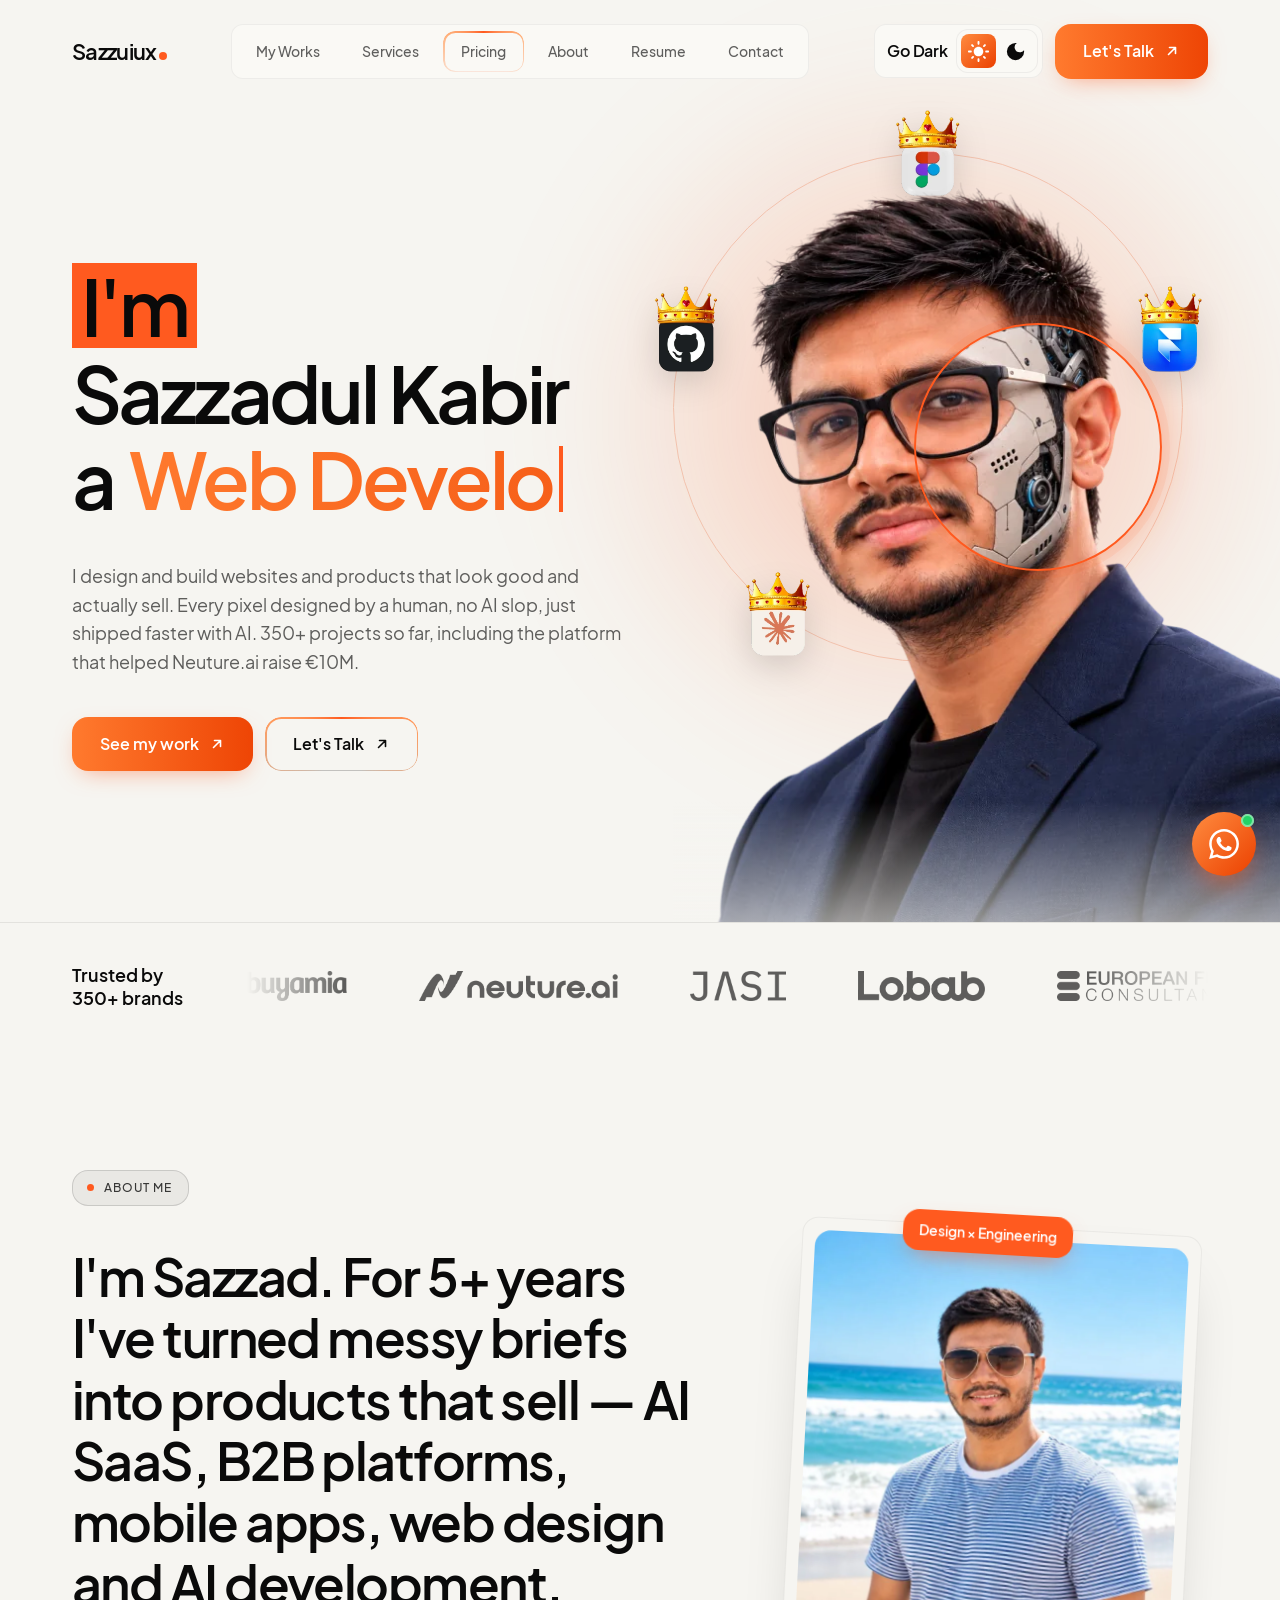
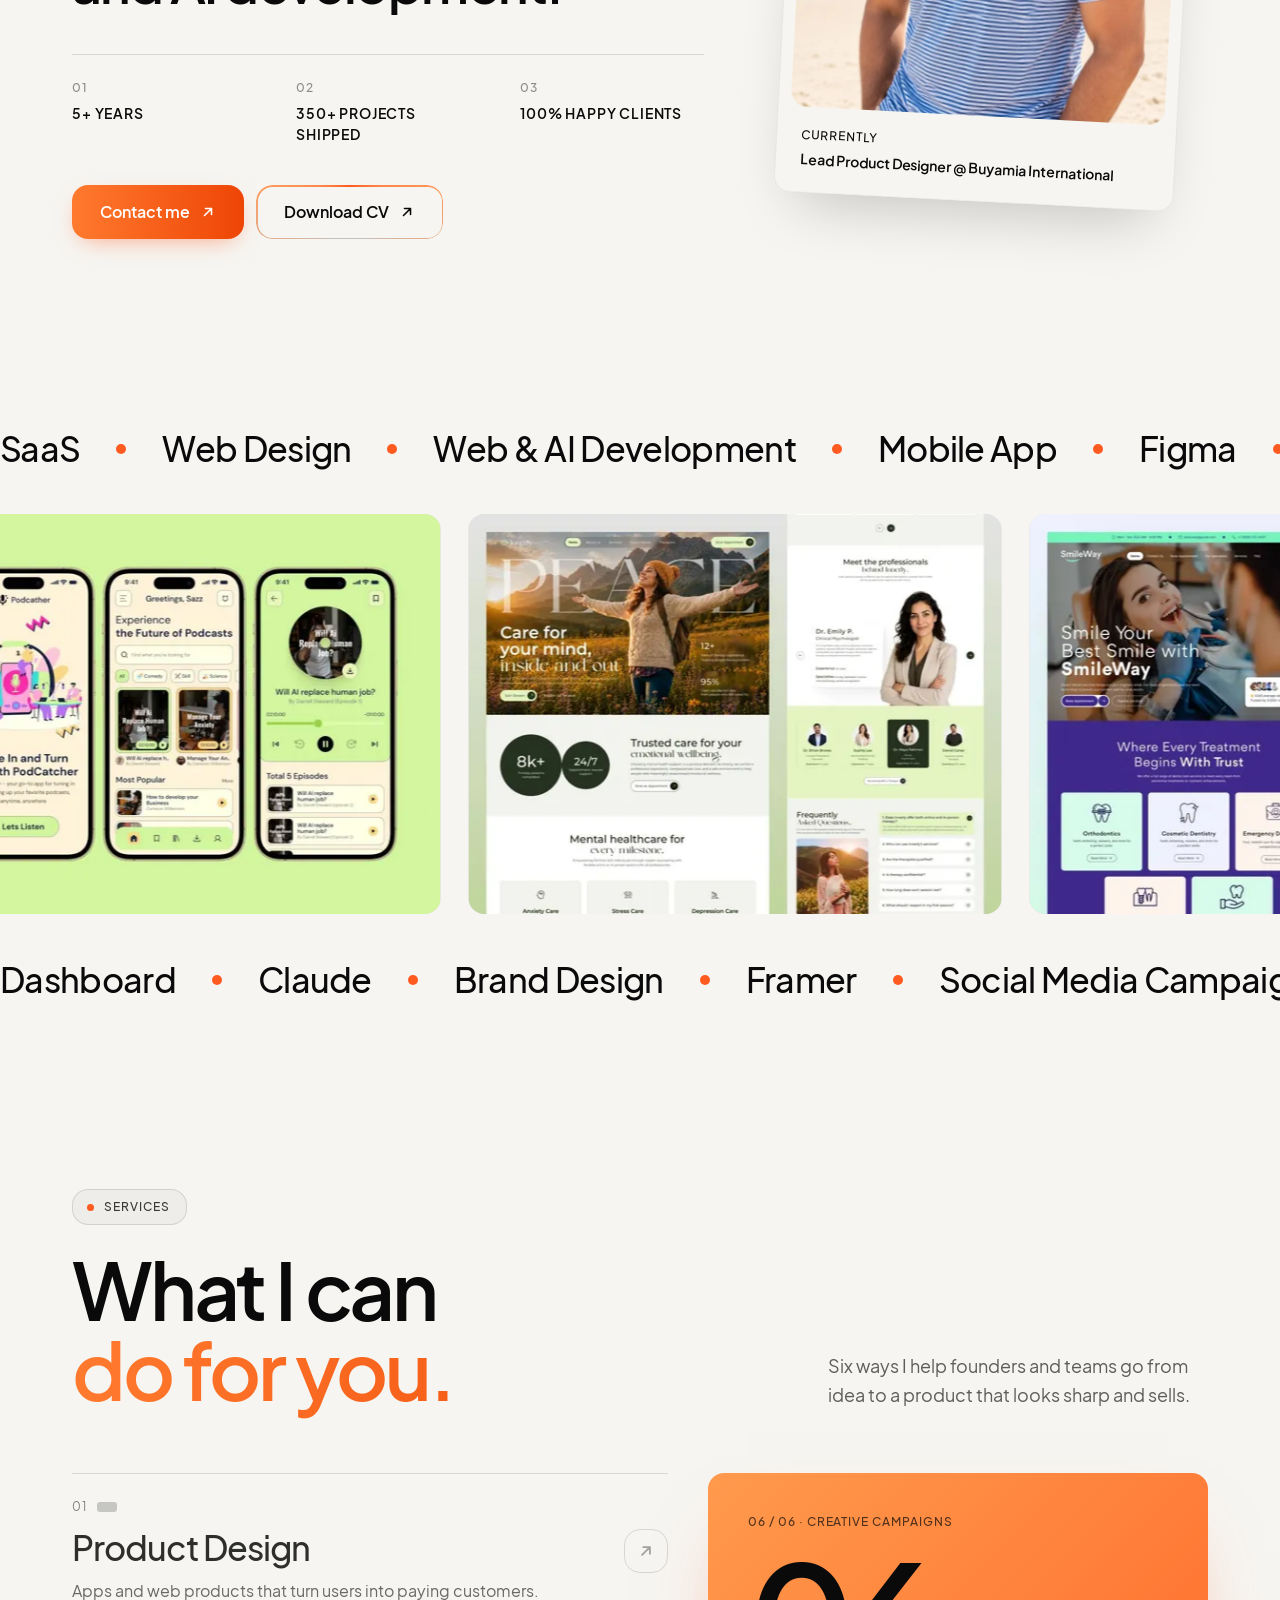
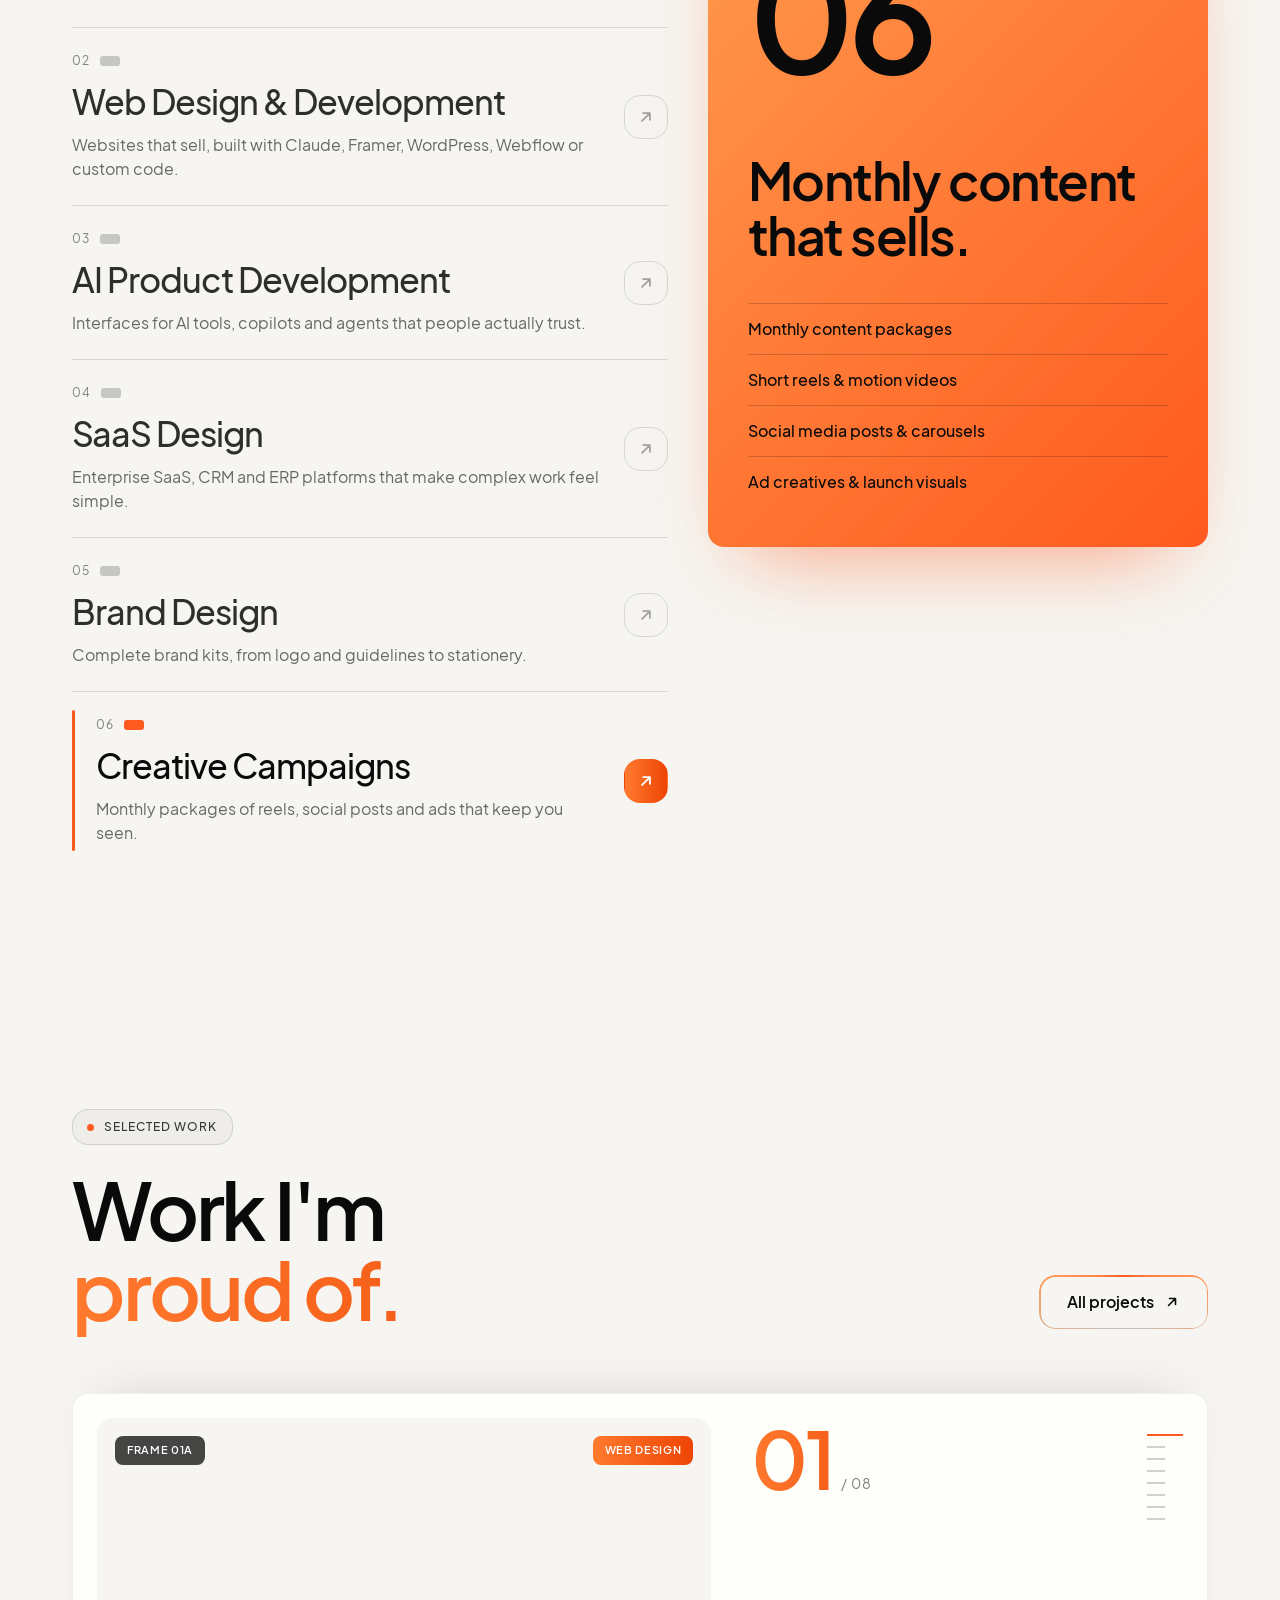
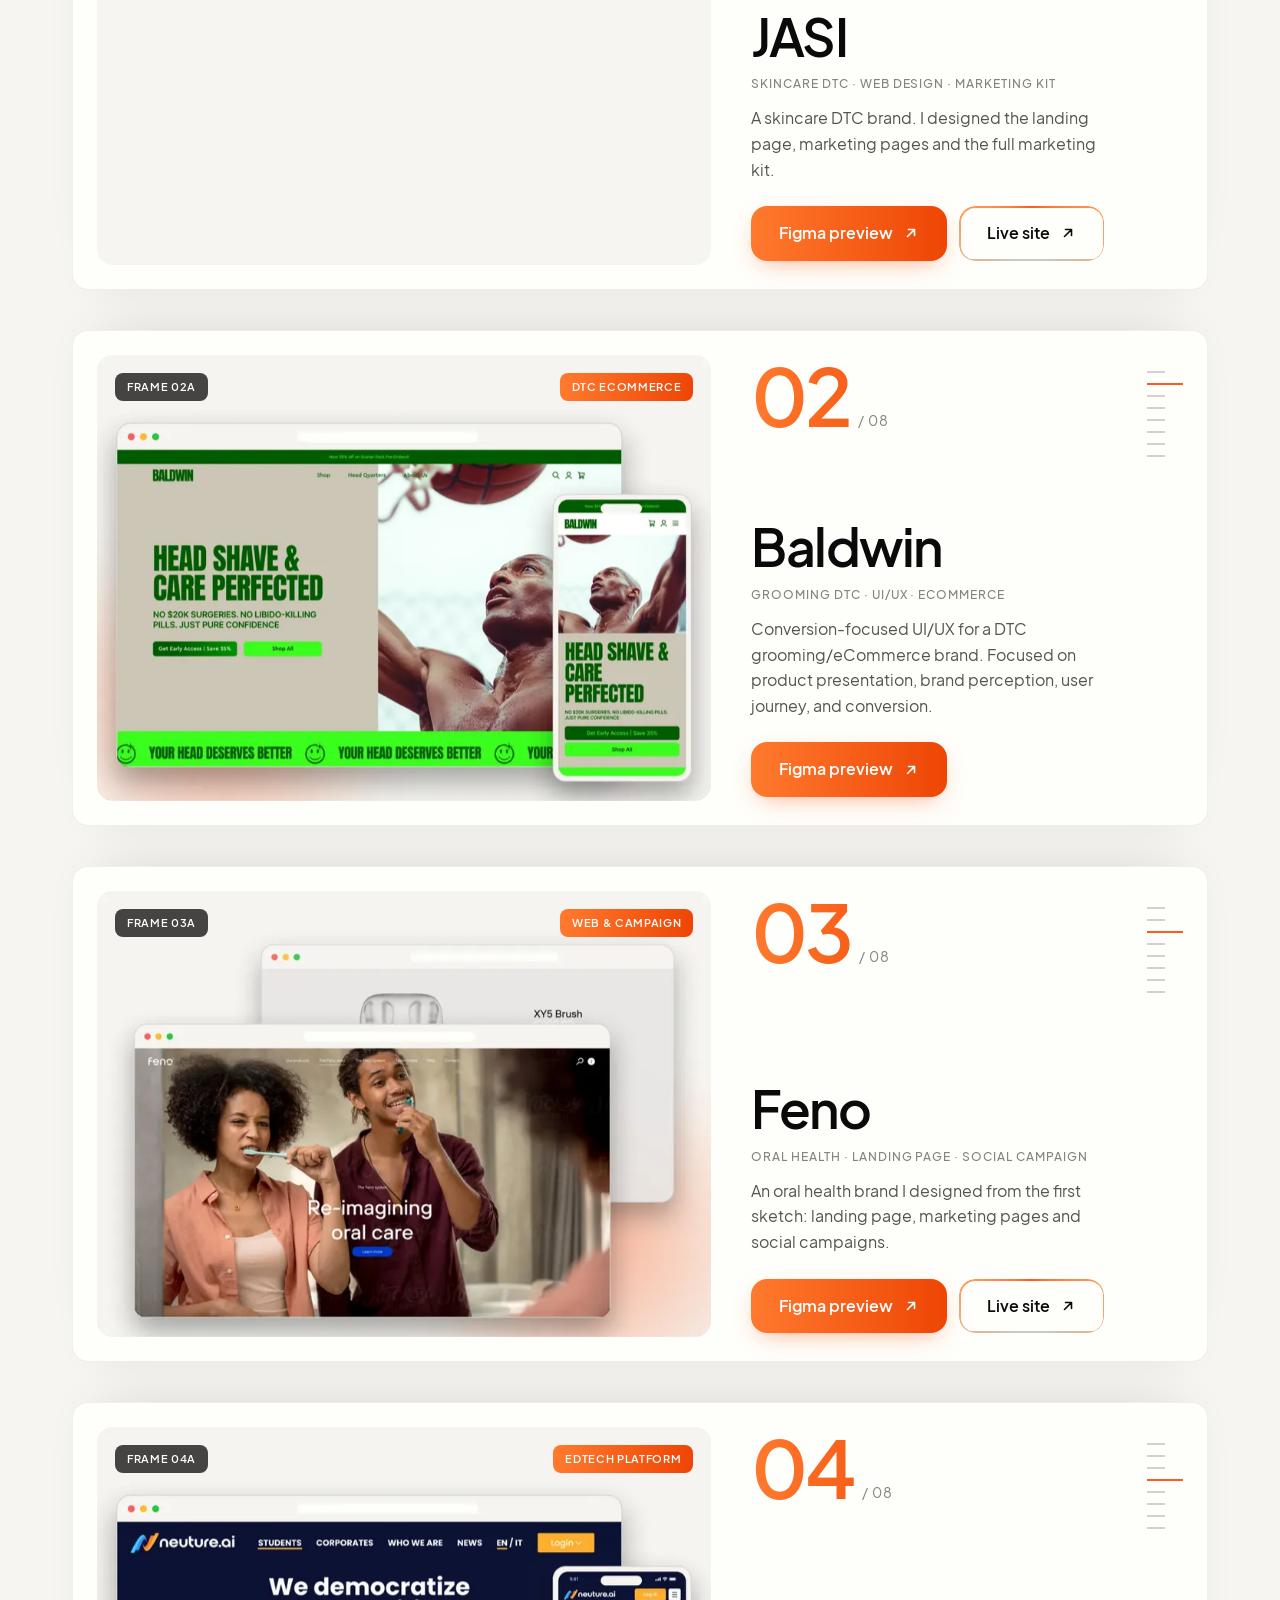
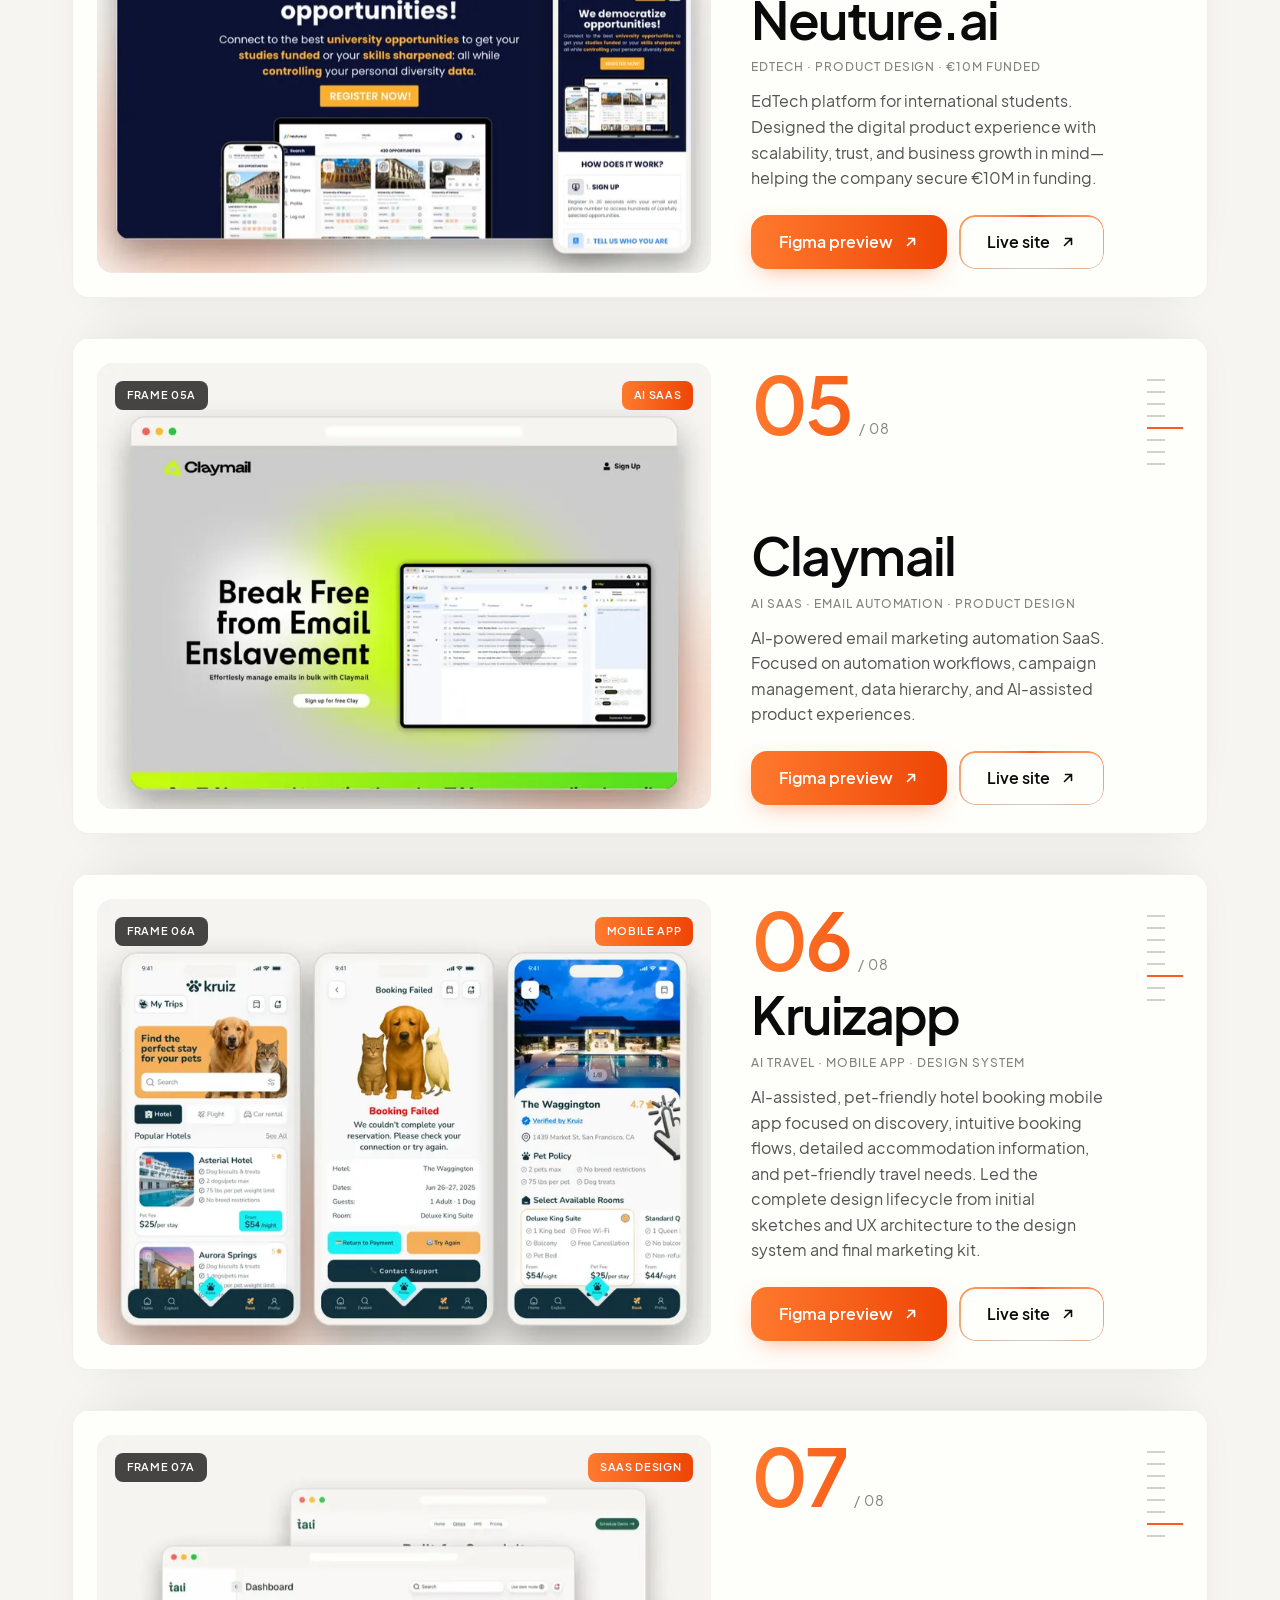
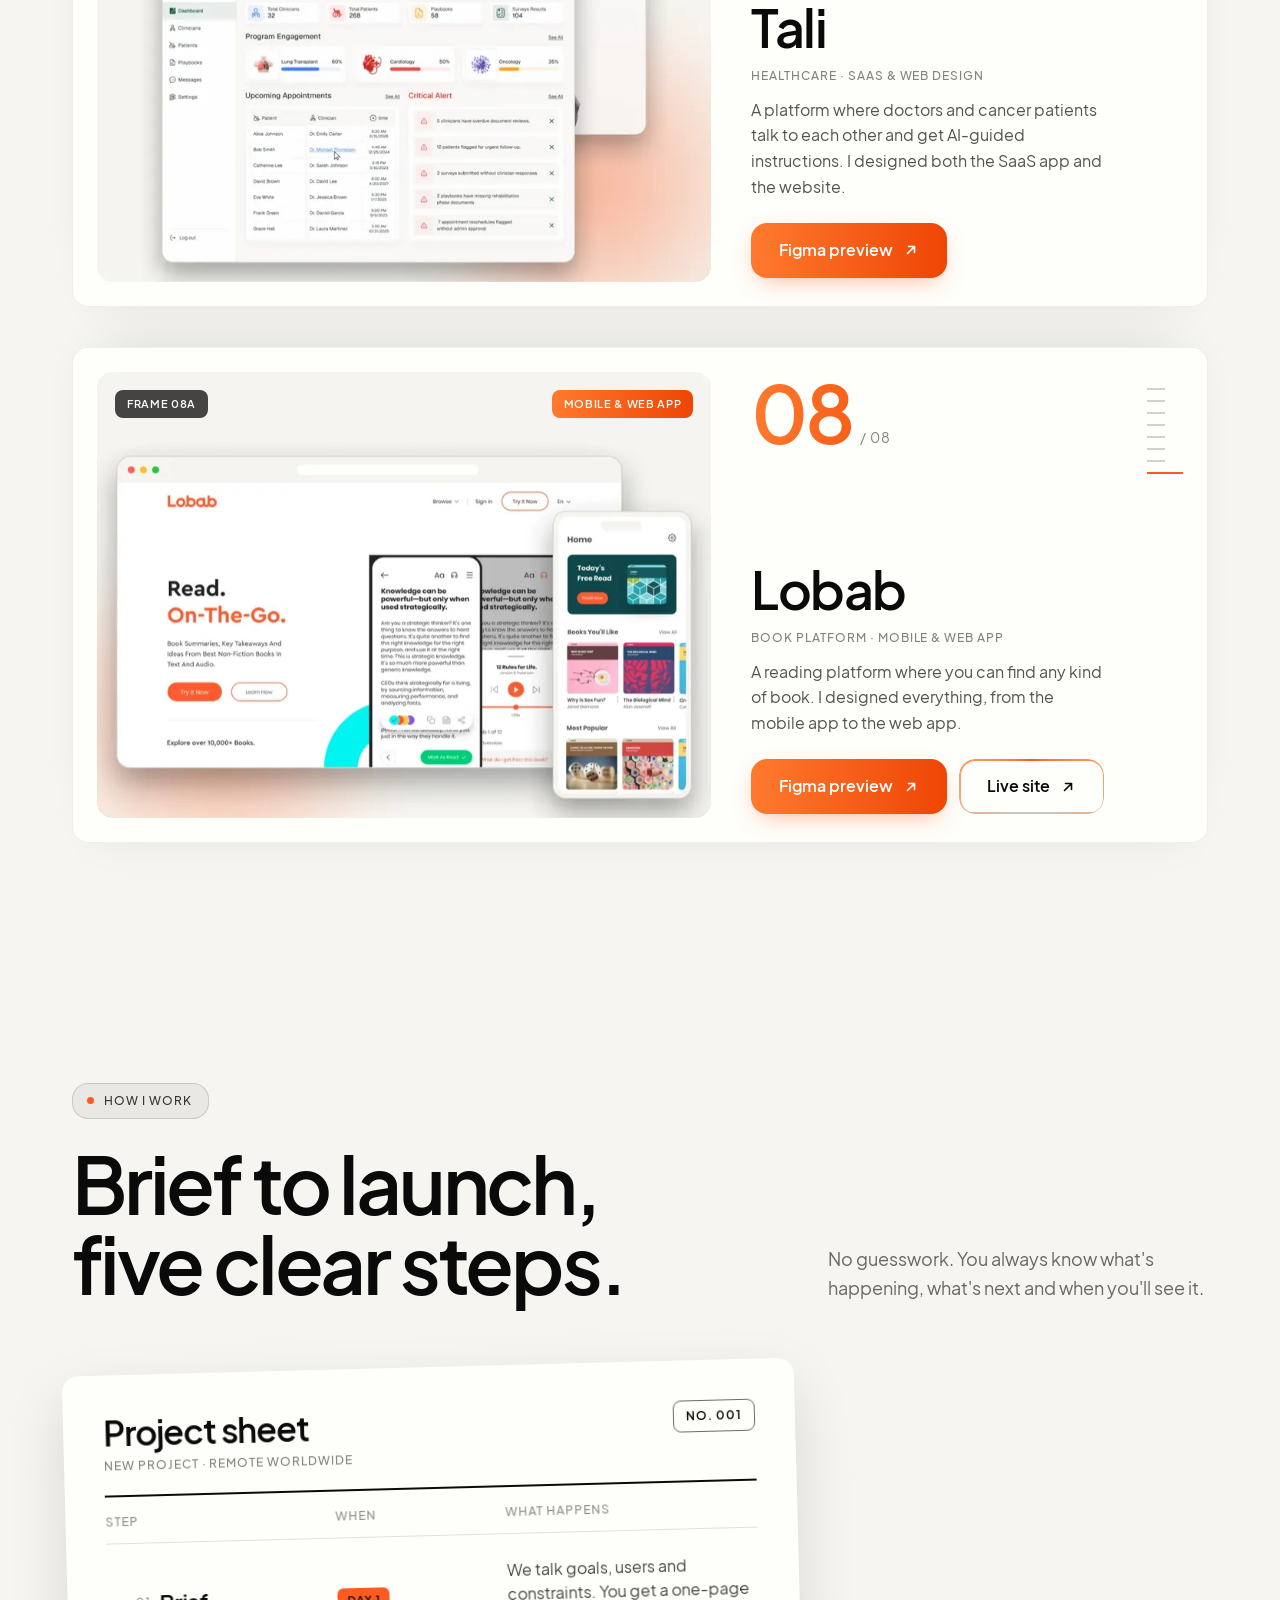
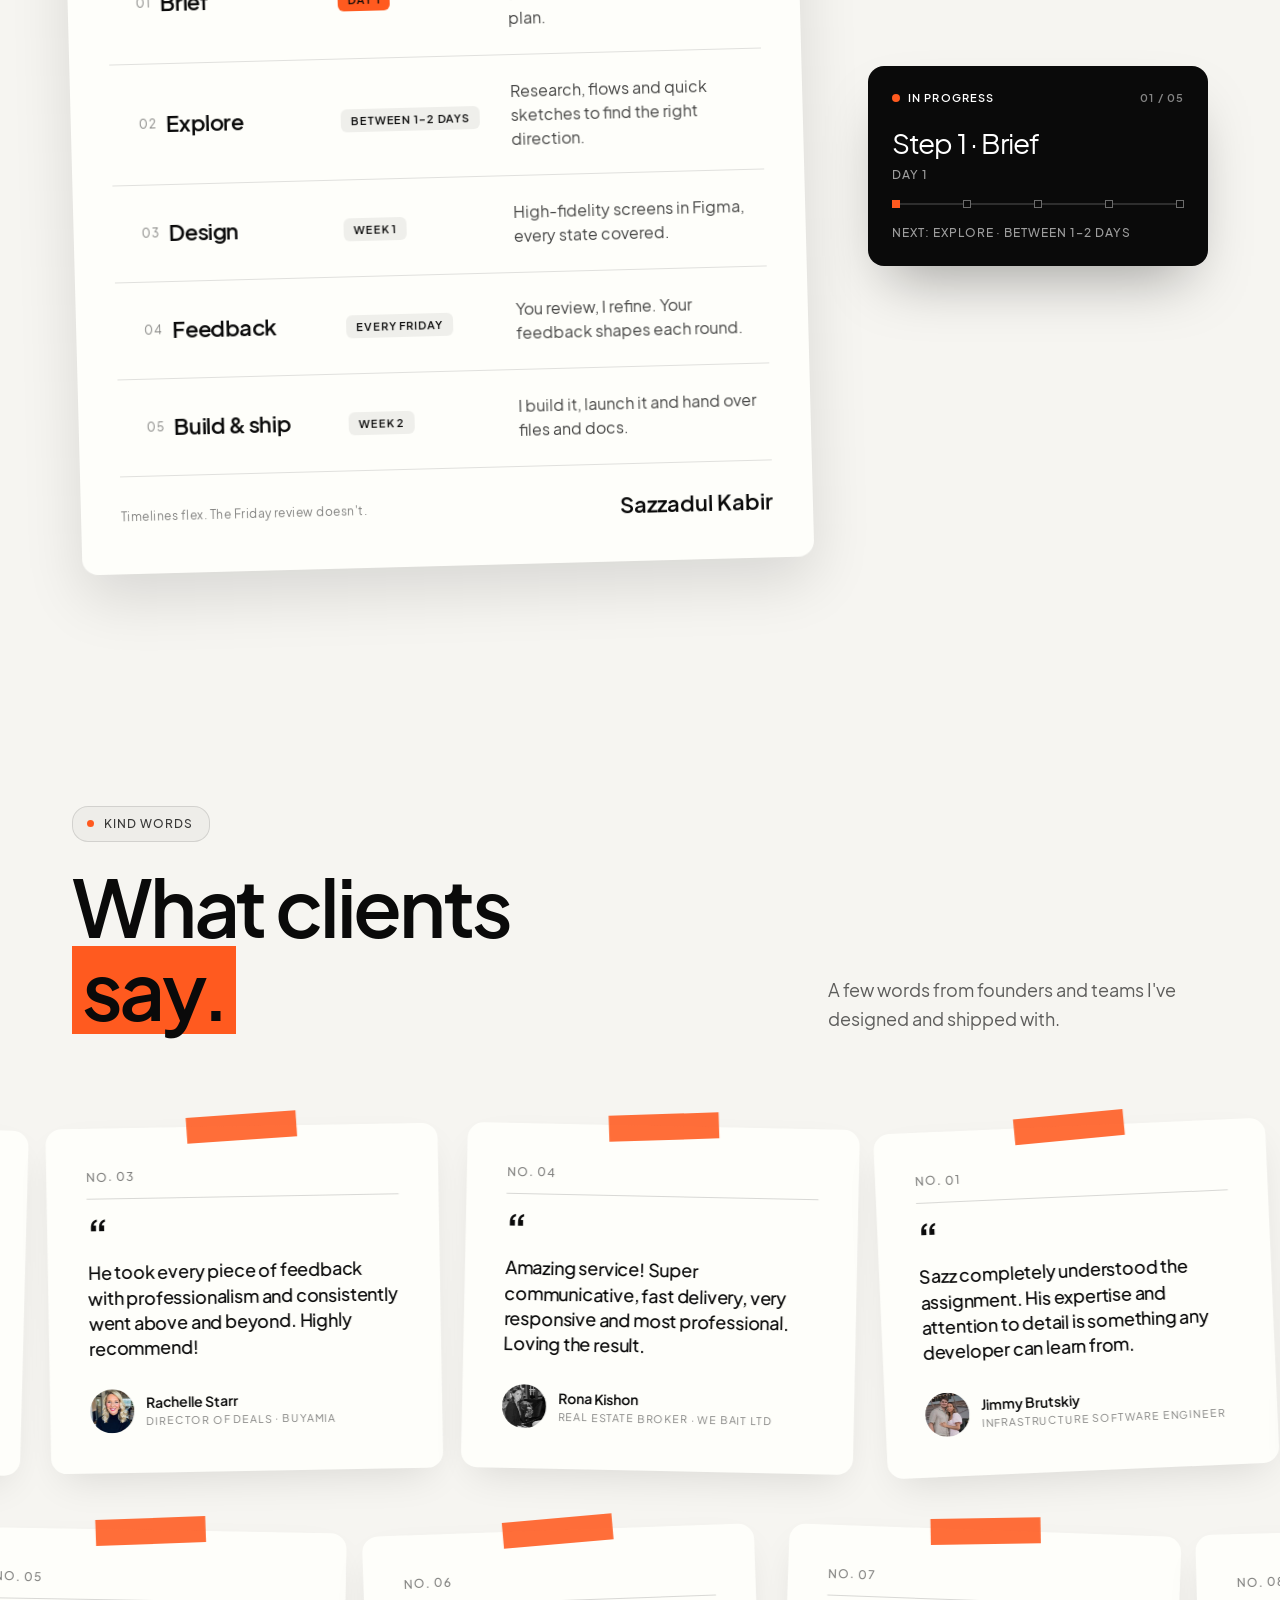
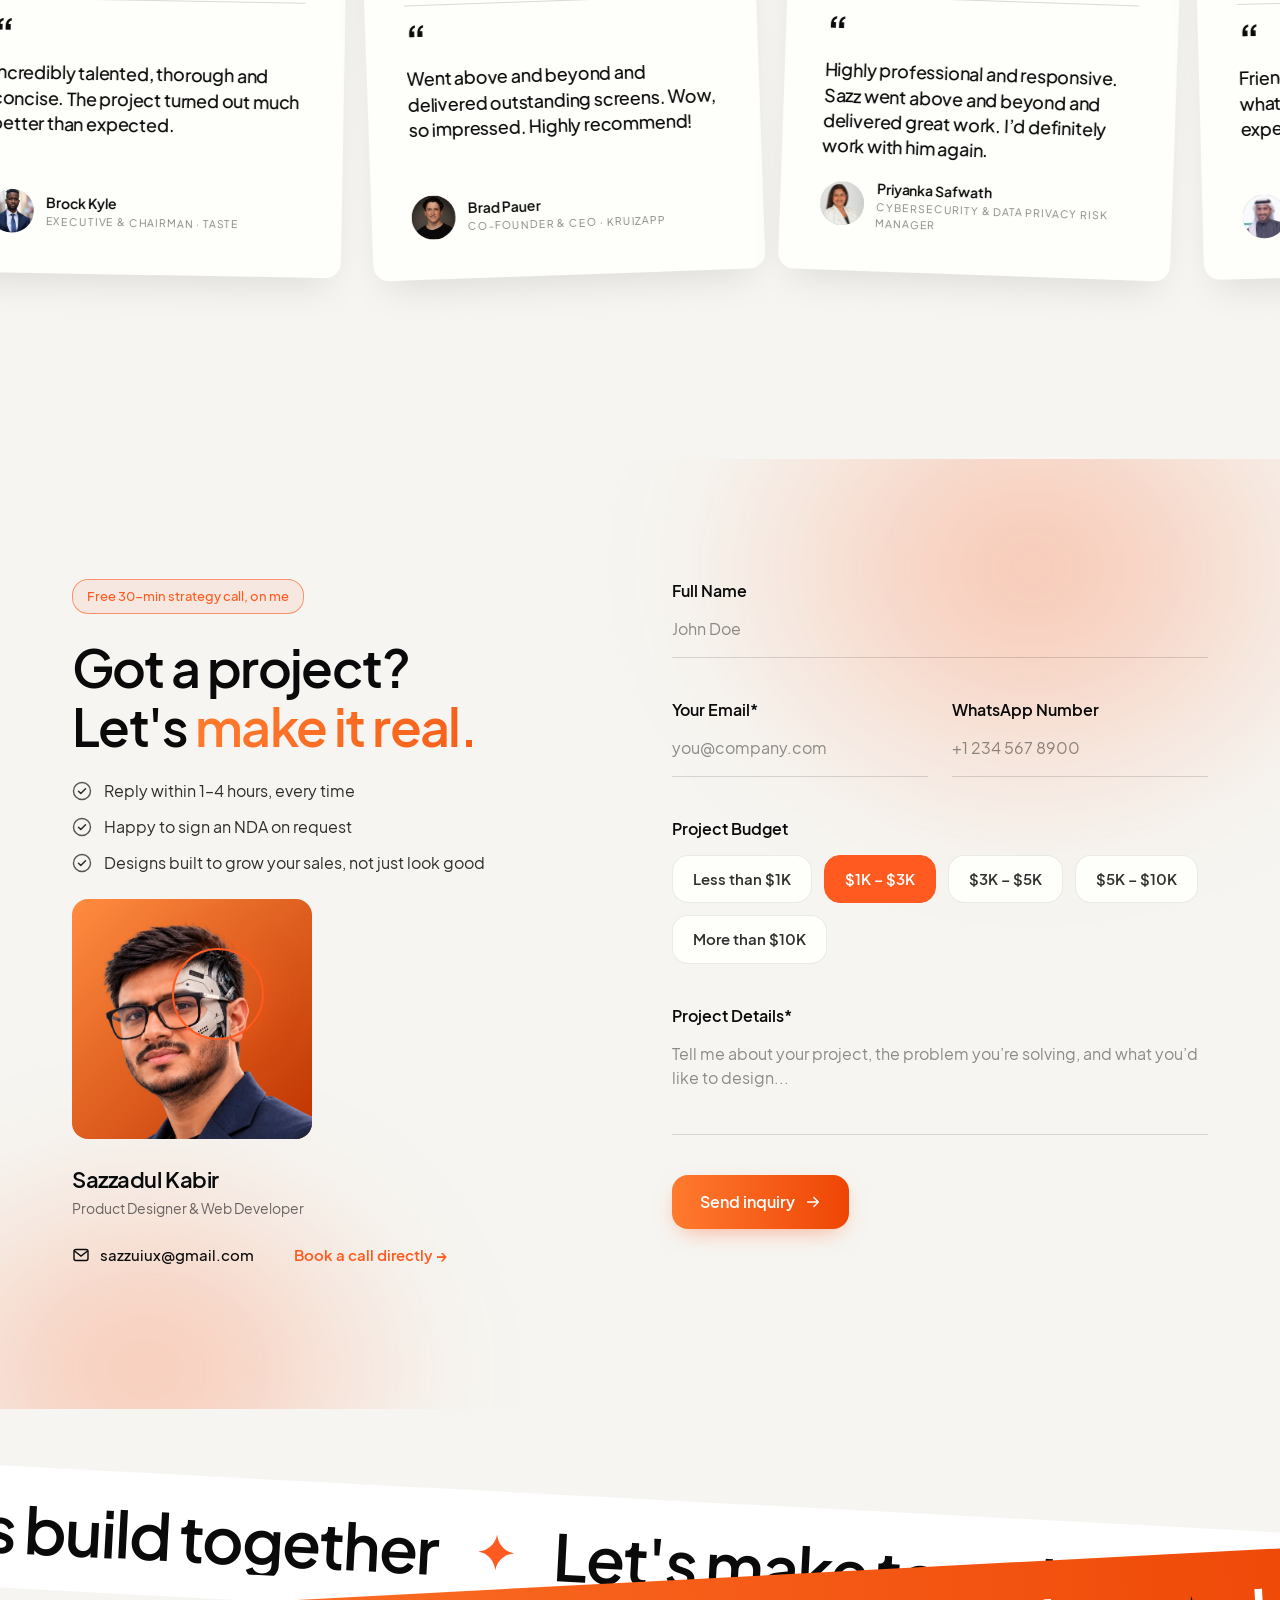
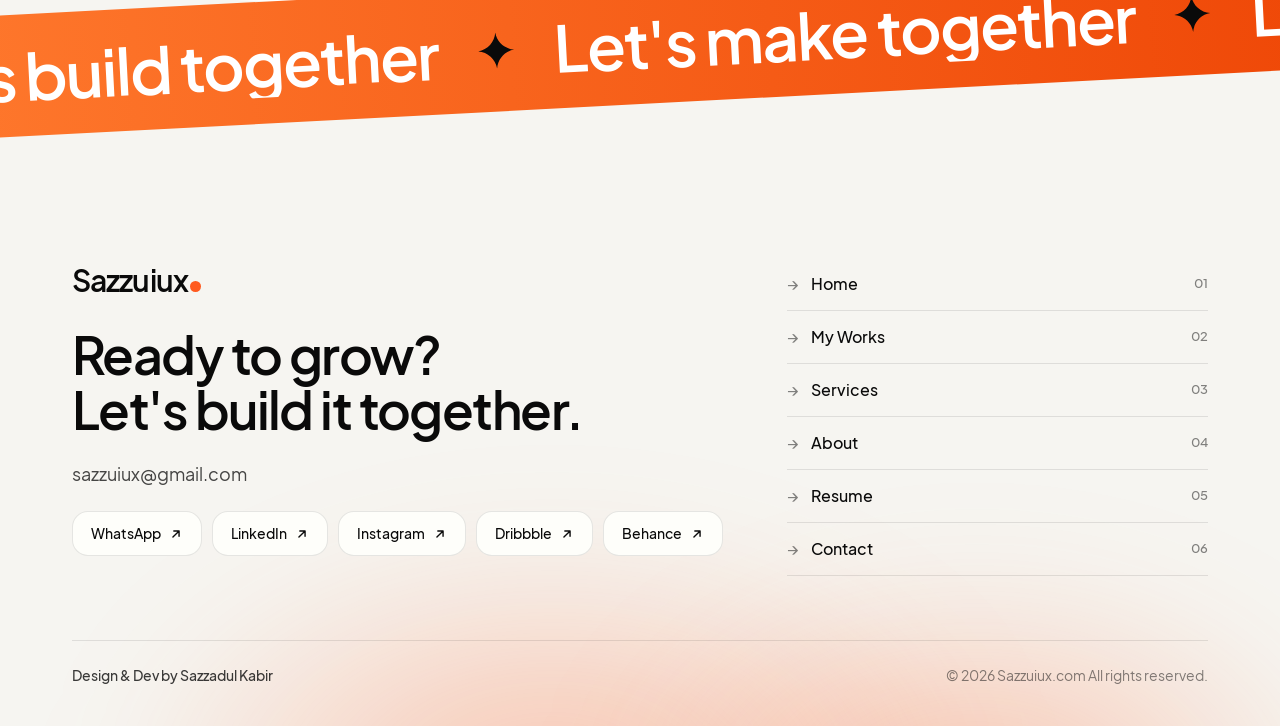
==== commit e0a3da47: "Pricing: independent feature columns, tighter two-line payment summary Co-Authored-By: Claude Opus 5" ====
--- a/index.html
+++ b/index.html
@@ -38,7 +38,7 @@
   <link rel="icon" href="/assets/img/favicon.svg" type="image/svg+xml">
   <link rel="preload" as="font" type="font/woff2" href="/assets/fonts/PlusJakartaSans-SemiBold.woff2" crossorigin>
   <link rel="preload" as="image" href="/assets/img/hero-human.webp" fetchpriority="high">
-  <link rel="stylesheet" href="/assets/css/style.min.css?v=0b972a03">
+  <link rel="stylesheet" href="/assets/css/style.min.css?v=612edbaf">
 </head>
 <body>
   <script>try{if(!sessionStorage.getItem("szLoaded")&&!matchMedia("(prefers-reduced-motion: reduce)").matches)document.documentElement.classList.add("is-loading")}catch(e){}</script>
--- a/assets/css/style.min.css
+++ b/assets/css/style.min.css
@@ -1 +1 @@
-@font-face{font-family: "Plus Jakarta Sans";font-style: normal;font-weight: 400;font-display: swap;src: url("/assets/fonts/PlusJakartaSans-Regular.woff2") format("woff2")}@font-face{font-family: "Plus Jakarta Sans";font-style: normal;font-weight: 500;font-display: swap;src: url("/assets/fonts/PlusJakartaSans-Medium.woff2") format("woff2")}@font-face{font-family: "Plus Jakarta Sans";font-style: normal;font-weight: 600;font-display: swap;src: url("/assets/fonts/PlusJakartaSans-SemiBold.woff2") format("woff2")}:root{--black: #0a0a0a;--surface: #141414;--light: #f6f5f1;--white: #ffffff;--orange: #ff5a1f;--orange-light: #ff7a2e;--orange-dark: #ee4505;--grad: linear-gradient(90deg,#ff7a2e 0%,#ee4505 100%);--grad-diag: linear-gradient(135deg,#ff8c40 0%,#eb4000 100%);--text-white-muted: rgba(255,255,255,0.65);--text-black-muted: rgba(10,10,10,0.6);--border-dark: rgba(255,255,255,0.14);--border-light: rgba(10,10,10,0.12);--radius: 16px;--container: 1296px;--margin: 72px;--section-y: 120px;--space-xl: 64px;--space-lg: 40px;--space-md: 24px;--space-sm: 12px;--space-xs: 8px;--t-display: 78px;--t-numeral: 150px;--t-marquee: 64px;--t-h2: 80px;--t-h3: 52px;--t-h4: 34px;--t-h5: 22px;--t-body-lg: 18px;--t-body: 16px;--t-small: 14px;--t-label: 12px;--font: "Plus Jakarta Sans",ui-sans-serif,system-ui,-apple-system,"Segoe UI",sans-serif;--ease: cubic-bezier(0.22,1,0.36,1)}@media (max-width: 1023px){:root{--margin: 24px;--section-y: 96px;--space-xl: 48px;--space-lg: 32px;--space-md: 20px;--t-display: 60px;--t-numeral: 110px;--t-marquee: 48px;--t-h2: 56px;--t-h3: 40px;--t-h4: 28px;--t-h5: 20px;--t-body-lg: 17px;--t-body: 15px}}@media (max-width: 767px){:root{--section-y: 72px;--space-xl: 32px;--space-lg: 24px;--space-md: 16px;--space-sm: 12px;--space-xs: 6px;--t-display: 32px;--t-numeral: 72px;--t-marquee: 32px;--t-h2: 40px;--t-h3: 30px;--t-h4: 24px;--t-h5: 18px;--t-body-lg: 16px;--t-body: 15px;--t-small: 13px;--t-label: 11px}}*,*::before,*::after{box-sizing: border-box}html{scroll-behavior: smooth;-webkit-text-size-adjust: 100%}body{margin: 0;font-family: var(--font);font-size: var(--t-body);line-height: 1.5;color: var(--white);background: var(--black);-webkit-font-smoothing: antialiased;overflow-x: hidden}img{display: block;max-width: 100%}a{color: inherit;text-decoration: none}button{font: inherit;color: inherit;background: none;border: 0;padding: 0;cursor: pointer}input,textarea{font: inherit;color: inherit}h1,h2,h3,h4,h5,p{margin: 0}h1,h2,h3,h4,h5{font-weight: 600;letter-spacing: -0.03em;line-height: 1.05}ul{margin: 0;padding: 0;list-style: none}::selection{background: var(--orange);color: var(--white)}.container{width: 100%;max-width: calc(var(--container) + var(--margin) * 2);margin-inline: auto;padding-inline: var(--margin)}.section{padding-block: var(--section-y);position: relative}.section--dark{background: var(--black);color: var(--white)}.section--light{background: var(--light);color: var(--black)}.clip{overflow: hidden}.sr-only{position: absolute;width: 1px;height: 1px;padding: 0;margin: -1px;overflow: hidden;clip: rect(0,0,0,0);white-space: nowrap;border: 0}.skip-link{position: fixed;top: 12px;left: 12px;z-index: 1000;padding: 10px 16px;background: var(--orange);color: var(--white);border-radius: 12px;transform: translateY(-200%);transition: transform 0.2s}.skip-link:focus{transform: none}:focus-visible{outline: 2px solid var(--orange);outline-offset: 3px;border-radius: 6px}.t-h2{font-size: var(--t-h2);letter-spacing: -0.04em;line-height: 1}.t-h3{font-size: var(--t-h3);line-height: 1.12}.t-h4{font-size: var(--t-h4)}.t-h5{font-size: var(--t-h5);letter-spacing: -0.02em}.t-lg{font-size: var(--t-body-lg);line-height: 1.6}.t-small{font-size: var(--t-small)}.t-label{font-size: var(--t-label);font-weight: 500;letter-spacing: 0.08em;text-transform: uppercase}.muted-dark{color: var(--text-white-muted)}.muted-light{color: var(--text-black-muted)}.grad-text{background: var(--grad);background-size: 200% 100%;-webkit-background-clip: text;background-clip: text;color: transparent;animation: gradShift 6s ease-in-out infinite}.orange{color: var(--orange)}.chip-hl{display: inline-block;background: var(--orange);color: var(--black);padding: 0 0.12em 0.02em;line-height: 1.08}.label{display: inline-flex;align-items: center;gap: 10px;padding: 8px 16px 8px 14px;border-radius: var(--radius);font-size: var(--t-label);font-weight: 500;letter-spacing: 0.08em;text-transform: uppercase}.label::before{content: "";width: 7px;height: 7px;border-radius: 50%;background: var(--orange)}.label--dark{background: rgba(255,255,255,.05);border: 1px solid var(--border-dark);color: rgba(255,255,255,.8)}.label--light{background: rgba(10,10,10,.05);border: 1px solid rgba(10,10,10,.14);color: rgba(10,10,10,.8)}.sec-head{display: flex;flex-wrap: wrap;align-items: flex-end;justify-content: space-between;gap: var(--space-lg);margin-bottom: var(--space-xl)}.sec-head__title{display: flex;flex-direction: column;align-items: flex-start;gap: var(--space-md)}.sec-head__desc{max-width: 380px;min-width: 260px;flex: 1 1 260px}@media (min-width: 1024px){.sec-head__desc{flex: 0 1 380px}}.btn{--pad-x: 28px;--pad-y: 16px;position: relative;display: inline-flex;align-items: center;justify-content: center;gap: 10px;padding: var(--pad-y) var(--pad-x);border-radius: var(--radius);font-size: 16px;font-weight: 600;line-height: 1.4;white-space: nowrap;transition: transform 0.3s var(--ease),background-color 0.3s,border-color 0.3s,box-shadow 0.3s;isolation: isolate;overflow: hidden}@media (max-width: 1023px){.btn{--pad-x: 24px;--pad-y: 14px;font-size: 15px}}@media (max-width: 767px){.btn{--pad-x: 20px;--pad-y: 12px;font-size: 14px;gap: 8px}}.btn svg{width: 16px;height: 16px;flex: none;transition: transform 0.35s var(--ease)}.btn:hover svg{transform: translate(2px,-2px)}.btn:active{transform: scale(0.97)}.btn--primary{color: var(--white);background: linear-gradient(90deg,#ff7a2e,#ee4505,#ff7a2e);background-size: 200% 100%;background-position: 0% 0;box-shadow: 0 8px 24px -10px rgba(255,90,31,0.6);transition: background-position 0.6s var(--ease),transform 0.3s var(--ease),box-shadow 0.3s}.btn--primary:hover{background-position: 100% 0;box-shadow: 0 12px 30px -10px rgba(255,90,31,0.8)}.btn--ghost-dark{color: var(--white);--base: rgba(255,255,255,.25)}.btn--ghost-dark:hover{background: rgba(255,255,255,.08)}.btn--ghost-light{color: var(--black);--base: rgba(10,10,10,.22)}.btn--ghost-light:hover{background: rgba(10,10,10,.06)}@property --ang{syntax: "<angle>";inherits: false;initial-value: 0deg}.btn--ghost-dark::before,.btn--ghost-light::before{content: "";position: absolute;inset: 0;z-index: -1;border-radius: inherit;padding: 1.5px;pointer-events: none;background: conic-gradient(from var(--ang),#ff5a1f,#ff9a5c 22%,var(--base) 40%,var(--base) 60%,#ff9a5c 80%,#ff5a1f);-webkit-mask: linear-gradient(#000 0 0) content-box,linear-gradient(#000 0 0);-webkit-mask-composite: xor;mask-composite: exclude;animation: borderSpin 3s linear infinite}@keyframes borderSpin{to{--ang: 360deg}}.btn--block{width: 100%}.btn-row{display: flex;flex-wrap: wrap;gap: var(--space-sm)}.glow{position: absolute;pointer-events: none;border-radius: 50%;background: radial-gradient(closest-side,rgba(255,90,31,0.5),rgba(255,90,31,0));filter: blur(60px);z-index: 0;animation: glowFloat 16s ease-in-out infinite alternate}.glow--b{animation-duration: 21s;animation-delay: -6s}@keyframes glowFloat{0%{transform: translate3d(0,0,0) scale(1)}33%{transform: translate3d(6%,-8%,0) scale(1.12)}66%{transform: translate3d(-7%,5%,0) scale(0.92)}100%{transform: translate3d(4%,7%,0) scale(1.06)}}@keyframes gradShift{0%,100%{background-position: 0% 50%}50%{background-position: 100% 50%}}@keyframes spin{to{transform: rotate(360deg)}}@keyframes marquee{to{transform: translate3d(-50%,0,0)}}@keyframes blink{50%{opacity: 0}}.nav{position: fixed;inset: 0 0 auto 0;z-index: 100;padding-block: 24px;transition: padding 0.4s var(--ease),background 0.4s,backdrop-filter 0.4s,border-color 0.4s;border-bottom: 1px solid transparent}.nav.is-scrolled{padding-block: 12px;background: rgba(10,10,10,0.72);backdrop-filter: blur(16px);-webkit-backdrop-filter: blur(16px);border-bottom-color: rgba(255,255,255,0.06)}.nav__inner{display: flex;align-items: center;justify-content: space-between;gap: 16px}.logo{display: inline-flex;align-items: baseline;gap: 2px;font-size: 22px;font-weight: 600;letter-spacing: -0.03em;color: var(--white)}.logo__dot{width: 0.36em;height: 0.36em;border-radius: 50%;background: var(--orange);flex: none}@media (max-width: 1023px){.logo{font-size: 20px}}@media (max-width: 767px){.logo{font-size: 18px}}.nav__links{display: flex;gap: 6px;padding: 6px;border-radius: 12px;background: rgba(255,255,255,0.06);border: 1px solid rgba(255,255,255,0.1)}.nav__links a{padding: 10px 18px;border-radius: 12px;font-size: 14px;font-weight: 500;color: var(--text-white-muted);transition: color 0.25s,background 0.25s}.nav__links a:hover{color: var(--white)}.nav__links a.is-active{color: var(--white);background: rgba(255,255,255,0.1)}.nav__actions{display: flex;align-items: center;gap: 12px}.nav__menu-btn{display: none;width: 44px;height: 44px;border-radius: 12px;border: 1px solid rgba(255,255,255,.2);align-items: center;justify-content: center}.nav__menu-btn span,.nav__menu-btn span::before,.nav__menu-btn span::after{display: block;width: 16px;height: 1.6px;background: var(--white);border-radius: 2px;position: relative;transition: transform 0.3s var(--ease),opacity 0.2s}.nav__menu-btn span::before,.nav__menu-btn span::after{content: "";position: absolute;left: 0}.nav__menu-btn span::before{top: -5px}.nav__menu-btn span::after{top: 5px}.nav.is-open .nav__menu-btn span{background: transparent}.nav.is-open .nav__menu-btn span::before{transform: translateY(5px) rotate(45deg)}.nav.is-open .nav__menu-btn span::after{transform: translateY(-5px) rotate(-45deg)}.nav__panel{display: none;margin-top: 16px;padding: 8px 20px 20px;border-radius: var(--radius);background: var(--surface);border: 1px solid var(--border-dark)}.nav__panel a.panel-link{display: flex;align-items: center;justify-content: space-between;padding: 16px 0;border-bottom: 1px solid var(--border-dark);font-size: var(--t-h5);font-weight: 600;letter-spacing: -0.02em}.nav__panel a.panel-link.is-active{color: var(--orange)}.nav__panel a.panel-link.is-active span::before{content: "";display: inline-block;width: 8px;height: 8px;border-radius: 50%;background: var(--orange);margin-right: 12px;vertical-align: middle}.nav__panel .btn{margin-top: 24px}@media (max-width: 1023px){.nav__links{display: none}.nav__menu-btn{display: inline-flex}.nav.is-open{background: rgba(10,10,10,0.96);backdrop-filter: blur(16px)}.nav__panel{display: block;overflow: hidden;max-height: 0;margin-top: 0;padding-block: 0;opacity: 0;visibility: hidden;transform: translateY(-10px);border-color: transparent;transition: max-height 0.5s var(--ease),margin-top 0.5s var(--ease),padding 0.5s var(--ease),opacity 0.35s ease,transform 0.5s var(--ease),visibility 0s linear 0.5s,border-color 0.3s}.nav.is-open .nav__panel{max-height: 560px;margin-top: 16px;padding-block: 8px 20px;opacity: 1;visibility: visible;transform: none;border-color: var(--border-dark);transition-delay: 0s}.nav{transition: padding 0.4s var(--ease),background 0.45s ease,backdrop-filter 0.4s,border-color 0.4s}}@media (max-width: 767px){.nav__actions .btn{display: none}}@keyframes panelIn{from{opacity: 0;transform: translateY(-8px)}}.hero{position: relative;min-height: 100vh;min-height: 100svh;overflow: hidden;display: flex;align-items: stretch;padding-top: 112px}.hero .glow--1{width: 760px;height: 760px;right: 4%;top: 6%}.hero__inner{position: relative;z-index: 1;display: grid;grid-template-columns: minmax(0,1fr) minmax(0,540px);gap: var(--space-lg);align-items: center;width: 100%}.hero__copy{padding-block: var(--space-xl);max-width: 760px}.hero__title{font-size: var(--t-display);letter-spacing: -0.04em;line-height: 1.1}.hero__title .chip-hl{margin-bottom: 2px}.hero__role{display: flex;align-items: center;gap: 0.2em;white-space: nowrap}.hero__rotator{display: inline-flex;align-items: center}.hero__rotator .grad-text{padding-bottom: 0.18em;margin-bottom: -0.18em}.r-rotator{display: inline-block;white-space: nowrap;min-height: 1em;vertical-align: top}.r-rotator .caret{display: inline-block;width: 0.06em;height: 0.8em;margin-left: 0.08em;background: var(--orange);animation: blink 1s steps(1) infinite}.hero__rotator .caret{display: inline-block;width: 4px;height: 0.85em;margin-left: 6px;background: var(--orange);animation: blink 1s steps(1) infinite}.hero__bio{margin-top: var(--space-lg);max-width: 600px}.hero .btn-row{margin-top: var(--space-lg)}.hero__photo{position: relative;align-self: end;justify-self: end;width: 100%;max-width: 540px;aspect-ratio: 613 / 920;margin-bottom: 0}.hero__ring{position: absolute;left: 0;right: 0;top: 6%;aspect-ratio: 1;border-radius: 50%;border: 1px solid rgba(255,255,255,0.08)}.hero__photo .fade{position: absolute;inset: auto 0 0 0;height: 22%;z-index: 3;pointer-events: none;background: linear-gradient(to bottom,rgba(10,10,10,0),var(--black))}.reveal-photo{position: relative;touch-action: pan-y}.reveal-photo img{position: absolute;inset: 0;width: 100%;height: 100%;object-fit: cover;user-select: none;-webkit-user-drag: none}.reveal-photo .robot{z-index: 2;-webkit-mask-image: radial-gradient(circle var(--r,100px) at var(--mx,62%) var(--my,33%),#000 97%,transparent 100%);mask-image: radial-gradient(circle var(--r,100px) at var(--mx,62%) var(--my,33%),#000 97%,transparent 100%)}.reveal-photo .lens{position: absolute;z-index: 4;pointer-events: none;width: calc(var(--r,100px) * 2);aspect-ratio: 1;left: var(--mx,62%);top: var(--my,33%);transform: translate(-50%,-50%);border-radius: 50%;border: 2px solid var(--orange);box-shadow: 0 0 0 8px rgba(255,90,31,0.08),0 0 40px rgba(255,90,31,0.35)}.trusted{border-top: 1px solid rgba(255,255,255,.1);padding-block: var(--space-lg);background: var(--black)}.trusted__inner{display: flex;align-items: center;gap: var(--space-xl)}.trusted__label{flex: none;font-size: 18px;font-weight: 600;line-height: 1.3;color: rgba(255,255,255,.9)}.marquee{position: relative;overflow: hidden;flex: 1;min-width: 0;-webkit-mask-image: linear-gradient(90deg,transparent,#000 10%,#000 88%,transparent);mask-image: linear-gradient(90deg,transparent,#000 10%,#000 88%,transparent)}.marquee__track{display: flex;width: max-content;animation: marquee var(--dur,40s) linear infinite}.marquee__track--rev{animation-direction: reverse}.marquee:hover .marquee__track.pause-hover{animation-play-state: paused}.logos{display: flex;align-items: center;gap: 72px;padding-right: 72px}.logos img{height: 30px;width: auto;opacity: 0.55;transition: opacity 0.3s}.logos img:hover{opacity: 1}@media (max-width: 767px){.trusted__inner{flex-direction: column;align-items: flex-start;gap: var(--space-md)}.trusted__label{font-size: 16px}.marquee{width: 100%}.logos{gap: 40px;padding-right: 40px}.logos img{height: 22px}}.about__grid{display: grid;grid-template-columns: minmax(0,1fr) 440px;gap: var(--space-xl);align-items: center}.about__copy{display: flex;flex-direction: column;align-items: flex-start;gap: var(--space-lg)}.scroll-text{font-size: var(--t-h3);font-weight: 600;letter-spacing: -0.03em;line-height: 1.18}.scroll-text .w{color: rgba(10,10,10,0.16);transition: color 0.25s linear}.scroll-text .w.on{color: var(--black)}.stats{display: flex;flex-wrap: wrap;gap: var(--space-lg);width: 100%;border-top: 1px solid var(--border-light);padding-top: var(--space-md)}.stat{flex: 1 1 160px;display: flex;flex-direction: column;gap: 6px}.stat .t-label{color: rgba(10,10,10,.45)}.stat strong{font-size: var(--t-small);font-weight: 600;letter-spacing: 0.06em;text-transform: uppercase}.about__photo{position: relative;width: 100%;max-width: 440px;justify-self: center;padding: 20px 20px 0}.photo-card{background: var(--light);border-radius: var(--radius);padding: 12px 12px 22px;transform: rotate(3deg);border: 1px solid rgba(10,10,10,.05);box-shadow: 0 30px 60px -24px rgba(0,0,0,.22);transition: transform 0.6s var(--ease)}.photo-card:hover{transform: rotate(1deg) translateY(-4px)}.photo-card__img{border-radius: var(--radius);overflow: hidden;aspect-ratio: 376 / 480}.photo-card__img img{width: 100%;height: 100%;object-fit: cover}.photo-card__meta{padding: 14px 12px 0;color: var(--black)}.photo-card__meta .t-label{color: var(--black)}.photo-card__meta p{font-size: 14px;font-weight: 600;margin-top: 4px}.sticker{position: absolute;z-index: 2;top: 7px;left: 50%;transform: translateX(-50%) rotate(3.3deg);white-space: nowrap;padding: 10px 16px;border-radius: var(--radius);background: var(--orange);color: var(--white);font-size: 14px;font-weight: 600;box-shadow: 0 10px 24px -10px rgba(255,90,31,.7)}@media (max-width: 1023px){.about__grid{grid-template-columns: 1fr}.about__photo{max-width: 420px}}.showcase{padding-block: var(--space-xl);display: flex;flex-direction: column;gap: var(--space-lg)}.tags{display: flex;align-items: center;gap: 36px;padding-right: 36px}.tags span{font-size: var(--t-h4);font-weight: 500;letter-spacing: -0.02em;white-space: nowrap;color: var(--black)}.tags i{width: 10px;height: 10px;border-radius: 50%;background: var(--orange);flex: none}.shots{display: flex;gap: 28px;padding-right: 28px}.shot{width: 533px;aspect-ratio: 533 / 400;border-radius: var(--radius);overflow: hidden;flex: none;background: #ddd}.shot img{width: 100%;height: 100%;object-fit: cover;transition: transform 0.8s var(--ease)}.shot:hover img{transform: scale(1.04)}.showcase .marquee{-webkit-mask-image: none;mask-image: none}@media (max-width: 1023px){.shot{width: 420px}.tags{gap: 28px;padding-right: 28px}}@media (max-width: 767px){.shot{width: 280px}.shots{gap: 16px;padding-right: 16px}.tags{gap: 20px;padding-right: 20px}.tags i{width: 8px;height: 8px}}.services__body{display: grid;grid-template-columns: minmax(0,1fr) minmax(300px,500px);gap: var(--space-lg);align-items: start}.svc{position: relative;border-top: 1px solid var(--border-dark);transition: opacity 0.5s var(--ease)}.svc.is-dim{opacity: 0.25}.svc__btn{display: flex;align-items: center;gap: var(--space-md);width: 100%;text-align: left;padding: var(--space-md) 0;transition: padding 0.45s var(--ease)}.svc.is-active .svc__btn{padding-left: 24px}.svc::before{content: "";position: absolute;left: 0;top: 18px;bottom: 18px;width: 3px;border-radius: 2px;background: var(--orange);transform: scaleY(0);transform-origin: top;transition: transform 0.45s var(--ease)}.svc.is-active::before{transform: scaleY(1)}.svc__content{flex: 1;min-width: 0;display: flex;flex-direction: column;gap: 6px}.svc__meta{display: flex;align-items: center;gap: 10px;font-size: 12px;letter-spacing: 0.08em;color: rgba(255,255,255,.5)}.svc__meta i{width: 20px;height: 10px;border-radius: 3px;background: rgba(255,255,255,.25);transition: background 0.3s}.svc.is-active .svc__meta i{background: var(--orange)}.svc__title{font-size: var(--t-h4);font-weight: 500;letter-spacing: -0.03em;color: rgba(255,255,255,.85);transition: color 0.3s}.svc.is-active .svc__title{color: var(--white)}.svc__desc{color: rgba(255,255,255,.55)}.svc__arrow{flex: none;width: 44px;height: 44px;border-radius: var(--radius);border: 1px solid rgba(255,255,255,.2);display: grid;place-items: center;transition: background 0.3s,border-color 0.3s,transform 0.4s var(--ease)}.svc__arrow svg{width: 18px;height: 18px}.svc.is-active .svc__arrow{background: var(--grad);border-color: transparent;color: var(--white)}.svc__btn:hover .svc__arrow{transform: rotate(45deg)}.svc-card{position: sticky;top: 110px;border-radius: var(--radius);color: var(--black);overflow: hidden;background: linear-gradient(135deg,#ff9a4d,#ff5a1f 45%,#e43c00);background-size: 220% 220%;animation: gradShift 10s ease-in-out infinite;padding: var(--space-lg) var(--space-lg);box-shadow: 0 40px 80px -40px rgba(255,90,31,0.6)}.svc-card__label{color: rgba(10,10,10,.7)}.svc-card__num{font-size: var(--t-numeral);font-weight: 600;letter-spacing: -0.05em;line-height: 1;margin-top: 8px}.svc-card__title{font-size: var(--t-h3);line-height: 1.05;margin-top: var(--space-xl)}.svc-card__list{margin-top: var(--space-lg)}.svc-card__list li{padding: 13px 0;border-top: 1px solid rgba(10,10,10,.2);font-weight: 500}.svc-card .swap{transition: opacity 0.35s var(--ease),transform 0.45s var(--ease)}.svc-card.is-swapping .swap{opacity: 0;transform: translateY(10px)}@media (max-width: 1023px){.services__body{grid-template-columns: 1fr}.svc-card{position: relative;top: 0;margin: 4px 0 var(--space-md)}.svc-card__title{margin-top: var(--space-lg)}}@media (max-width: 767px){.svc-card{padding: var(--space-lg) var(--space-md)}.svc__arrow{width: 40px;height: 40px}}.works__list{display: flex;flex-direction: column;gap: var(--space-lg)}.work{position: sticky;top: calc(96px + var(--i) * 18px);display: grid;grid-template-columns: minmax(0,760fr) minmax(280px,440fr) auto;gap: var(--space-lg);padding: var(--space-md);border-radius: var(--radius);background: var(--surface);border: 1px solid var(--border-dark);transform-origin: 50% 0;box-shadow: 0 -30px 60px -30px rgba(0,0,0,.8)}.work__cover{position: relative;border-radius: var(--radius);overflow: hidden;aspect-ratio: 760 / 552;background: linear-gradient(135deg,#222,#0d0d0d)}.work__cover .glow{width: 70%;aspect-ratio: 1;height: auto}.work__cover .mock{position: absolute;inset: 0;width: 100%;height: 100%;object-fit: cover;transition: transform 0.8s var(--ease)}.work__cover:hover .mock{transform: scale(1.03)}.work__pills{position: absolute;z-index: 2;inset: 18px 18px auto 18px;display: flex;justify-content: space-between;gap: 8px}.pill{padding: 6px 12px;border-radius: 8px;font-size: 11px;font-weight: 600;letter-spacing: 0.06em}.pill--dark{background: rgba(10,10,10,.75);color: var(--white)}.pill--orange{background: var(--grad);color: var(--white)}.work__info{display: flex;flex-direction: column;gap: var(--space-sm);padding-block: 4px}.work__num{display: flex;align-items: flex-end;gap: 8px}.work__num b{font-size: var(--t-h2);font-weight: 600;letter-spacing: -0.04em;line-height: 0.9}.work__num small{font-size: 14px;color: rgba(255,255,255,.5);letter-spacing: 0.08em}.work__name{font-size: var(--t-h3);margin-top: auto}.work__meta{color: rgba(255,255,255,.5)}.work__desc{color: rgba(255,255,255,.7);max-width: 400px;line-height: 1.6}.work__info .btn-row{margin-top: var(--space-sm)}.work__ticks{display: flex;flex-direction: column;gap: 10px;padding-top: 16px}.work__ticks i{display: block;width: 18px;height: 2px;background: rgba(255,255,255,.25)}.work__ticks i.on{width: 36px;background: var(--orange)}@media (max-width: 1023px){.work{grid-template-columns: 1fr}.work__ticks{display: none}.work__name{margin-top: var(--space-sm)}}.process__body{display: flex;flex-wrap: wrap;align-items: center;gap: var(--space-xl)}.sheet{flex: 1 1 520px;min-width: 0;background: var(--white);color: var(--black);border-radius: var(--radius);padding: var(--space-lg);transform: rotate(-1.5deg);box-shadow: 0 24px 60px rgba(0,0,0,.12)}.sheet__head{display: flex;justify-content: space-between;align-items: flex-start;gap: 12px;padding-bottom: 20px;border-bottom: 2px solid var(--black)}.sheet__head h3{font-size: var(--t-h4)}.sheet__head .t-label{color: rgba(10,10,10,.5);margin-top: 6px}.badge-no{padding: 6px 12px;border: 1.5px solid rgba(10,10,10,.6);border-radius: 8px;font-size: 12px;font-weight: 600;letter-spacing: 0.08em;white-space: nowrap}.sheet__cols{display: grid;grid-template-columns: 230px 170px 1fr;padding: 16px 0 12px;color: rgba(10,10,10,.45)}.step{display: grid;grid-template-columns: 230px 170px 1fr;align-items: center;gap: 0;padding: var(--space-md) 0;border-top: 1px solid var(--border-light);width: 100%;text-align: left;transition: background 0.3s}.step__name{display: flex;align-items: center;gap: 10px}.step__name .check{width: 20px;height: 20px;flex: none;color: var(--black);opacity: 0;transform: scale(0.5);transition: opacity 0.3s,transform 0.4s var(--ease);margin-left: -2px}.step.done .check{opacity: 1;transform: none}.step__name .no{font-size: 12px;letter-spacing: 0.06em;color: rgba(10,10,10,.5)}.step__name strong{font-size: var(--t-h5);font-weight: 600;letter-spacing: -0.02em}.when{justify-self: start;padding: 5px 10px;border-radius: 6px;background: rgba(10,10,10,.06);font-size: 11px;font-weight: 600;letter-spacing: 0.08em;text-transform: uppercase;transition: background 0.3s,color 0.3s}.step.is-active .when{background: var(--orange);color: var(--black)}.step__desc{color: rgba(10,10,10,.75);line-height: 1.5}.sheet__foot{display: flex;flex-wrap: wrap;justify-content: space-between;align-items: center;gap: 12px;padding-top: 24px;border-top: 1px solid var(--border-light)}.sheet__foot small{font-size: 12px;letter-spacing: 0.04em;color: rgba(10,10,10,.5)}.sheet__foot strong{font-size: var(--t-h5)}.status{flex: 0 0 340px;background: var(--black);color: var(--white);border-radius: var(--radius);padding: var(--space-md);display: flex;flex-direction: column;gap: 16px;box-shadow: 0 30px 60px -20px rgba(0,0,0,.35)}.status__top{display: flex;justify-content: space-between;align-items: center;font-size: 11px;font-weight: 600;letter-spacing: 0.1em}.status__top span:first-child{display: inline-flex;align-items: center;gap: 8px}.status__top span:first-child::before{content: "";width: 8px;height: 8px;border-radius: 50%;background: var(--orange);animation: blink 1.4s steps(1) infinite}.status__top span:last-child{color: rgba(255,255,255,.5)}.status__title{font-size: 28px;letter-spacing: -0.03em}.status__when{color: rgba(255,255,255,.6);margin-top: 2px}.progress{position: relative;height: 8px;display: flex;justify-content: space-between;align-items: center}.progress::before{content: "";position: absolute;left: 0;right: 0;top: 3px;height: 2px;background: rgba(255,255,255,.15)}.progress__bar{position: absolute;left: 0;top: 3px;height: 2px;background: var(--orange);width: 0;transition: width 0.6s var(--ease)}.progress i{position: relative;width: 8px;height: 8px;background: var(--black);border: 1px solid rgba(255,255,255,.4);transition: background 0.3s,border-color 0.3s}.progress i.on{background: var(--orange);border-color: var(--orange)}.status__next{color: rgba(255,255,255,.6)}.status .swap{transition: opacity 0.3s}.status.is-swapping .swap{opacity: 0}@media (max-width: 1023px){.status{flex: 1 1 100%}.sheet{flex-basis: 100%}}@media (max-width: 767px){.sheet{transform: none;padding: var(--space-lg) var(--space-md)}.sheet__cols{display: none}.step{grid-template-columns: 1fr;gap: 8px}.sheet__head h3{font-size: 24px}}.notes{display: flex;flex-wrap: wrap;justify-content: center;gap: var(--space-lg) var(--space-md);padding-top: 12px}.note{--rot: 0deg;position: relative;width: 392px;max-width: 100%;background: var(--light);color: var(--black);border-radius: var(--radius);padding: var(--space-lg);display: flex;flex-direction: column;gap: var(--space-sm);transform: rotate(var(--rot));box-shadow: 0 16px 40px rgba(0,0,0,.35);transition: transform 0.6s var(--ease)}.note:hover{transform: rotate(0deg) translateY(-6px)}.note::before{content: "";position: absolute;left: 50%;top: -12px;width: 110px;height: 26px;margin-left: -55px;background: rgba(255,90,31,0.88);transform: rotate(-3deg)}.note__no{color: rgba(10,10,10,.5);padding-bottom: 12px;border-bottom: 1.5px solid rgba(10,10,10,.15)}.note__q{font-size: 44px;font-weight: 600;line-height: 0.6;margin-top: 10px}.note blockquote{margin: 0;font-size: var(--t-body-lg);font-weight: 500;line-height: 1.4;letter-spacing: -0.01em}.note__who{display: flex;align-items: center;gap: 12px;padding-top: 8px;margin-top: auto}.note__who img{width: 44px;height: 44px;border-radius: 50%;object-fit: cover}.note__who b{display: block;font-size: 14px;font-weight: 600}.note__who small{display: block;font-size: 10.5px;letter-spacing: 0.08em;text-transform: uppercase;color: rgba(10,10,10,.5)}@media (max-width: 1023px){.note{width: calc(50% - var(--space-md) / 2);min-width: 280px}}@media (max-width: 767px){.note{width: 100%;padding: var(--space-lg) var(--space-md)}}.contact{overflow: hidden}.contact .glow--1{width: 700px;height: 560px;right: -8%;top: -18%}.contact .glow--2{width: 600px;height: 460px;left: -12%;bottom: -20%}.contact__grid{position: relative;z-index: 1;display: grid;grid-template-columns: 1fr 1fr;gap: var(--space-xl)}.contact__pitch{display: flex;flex-direction: column;align-items: flex-start;gap: var(--space-md)}.call-badge{padding: 7px 14px;border-radius: var(--radius);border: 1px solid rgba(255,90,31,.6);background: rgba(255,90,31,.08);color: var(--orange);font-size: 13px;font-weight: 500}.checks{display: flex;flex-direction: column;gap: 12px}.checks li{display: flex;align-items: center;gap: 12px;color: rgba(255,255,255,.85)}.checks svg{width: 20px;height: 20px;flex: none}.contact__photo{width: 240px;aspect-ratio: 1;border-radius: var(--radius);overflow: hidden;background: linear-gradient(135deg,#ff8c40,#bf3300)}.contact__photo.reveal-photo img{object-position: 50% 12%}.contact__photo .lens{--r: 46px}.person b{display: block;font-size: var(--t-h5);font-weight: 600;letter-spacing: -0.02em}.person span{font-size: 14px;color: rgba(255,255,255,.6)}.direct{display: flex;flex-wrap: wrap;align-items: center;gap: var(--space-sm) var(--space-lg)}.direct a{display: inline-flex;align-items: center;gap: 10px;font-size: 15px;font-weight: 500}.direct a svg{width: 18px;height: 18px}.direct a.book{color: var(--orange);font-weight: 600}.direct a:hover{text-decoration: underline;text-underline-offset: 4px}.form{display: flex;flex-direction: column;gap: var(--space-lg)}.field{display: flex;flex-direction: column;gap: 10px;border-bottom: 1px solid var(--border-dark);padding-bottom: 12px;transition: border-color 0.3s}.field:focus-within{border-color: var(--orange)}.field label,.field .lbl{font-size: var(--t-body);font-weight: 600}.field input,.field textarea{background: transparent;border: 0;outline: 0;padding: 4px 0;font-size: var(--t-body);color: var(--white);resize: none}.field textarea{min-height: 84px}.field ::placeholder{color: rgba(255,255,255,.4)}.field-row{display: flex;flex-wrap: wrap;gap: var(--space-lg) var(--space-md)}.field-row .field{flex: 1 1 220px}.field--chips{border: 0;padding: 0}.chips{display: flex;flex-wrap: wrap;gap: 12px}.chips label{position: relative}.chips input{position: absolute;opacity: 0;pointer-events: none}.chips span{display: inline-block;padding: 12px 20px;border-radius: var(--radius);border: 1px solid rgba(255,255,255,.2);color: rgba(255,255,255,.75);font-size: 15px;transition: all 0.25s;cursor: pointer}.chips span:hover{border-color: rgba(255,255,255,.45)}.chips input:checked + span{border-color: var(--orange);background: rgba(255,90,31,.12);color: var(--orange)}.chips input:focus-visible + span{outline: 2px solid var(--orange);outline-offset: 2px}.form .btn{align-self: flex-start}.form__status{font-size: 14px;min-height: 20px}.form__status.ok{color: #6ee7a8}.form__status.err{color: #ff8a8a}@media (max-width: 1023px){.contact__grid{grid-template-columns: 1fr}}@media (max-width: 767px){.contact__photo{width: 200px}.chips span{padding: 10px 16px;font-size: 14px}}.together{position: relative;overflow: hidden;background: var(--black);padding-block: 90px}.band{width: 120%;margin-left: -10%;padding-block: 26px}.band--back{background: var(--surface);transform: rotate(3deg)}.band--front{background: linear-gradient(90deg,#ff7a2e,#ee4505,#ff7a2e);background-size: 200% 100%;animation: gradShift 8s ease-in-out infinite;transform: rotate(-3deg);margin-top: -40px;position: relative;z-index: 1}.band .marquee{-webkit-mask-image: none;mask-image: none}.phrases{display: flex;align-items: center;gap: 40px;padding-right: 40px}.phrases span{font-size: var(--t-marquee);font-weight: 600;letter-spacing: -0.03em;white-space: nowrap;line-height: 1.1}.phrases svg{width: 36px;height: 36px;flex: none}.band--back svg{color: var(--orange)}.band--front svg{color: var(--black)}@media (max-width: 767px){.together{padding-block: 56px}.band{padding-block: 16px}.band--front{margin-top: -24px}.phrases{gap: 20px;padding-right: 20px}.phrases svg{width: 22px;height: 22px}}.footer{position: relative;overflow: hidden;background: var(--black);padding-top: var(--space-xl);padding-bottom: var(--space-lg)}.footer .glow--1{width: 900px;height: 520px;left: 8%;bottom: -320px}.footer .glow--2{width: 760px;height: 460px;right: -6%;bottom: -300px}.footer__top{position: relative;z-index: 1;display: flex;flex-wrap: wrap;justify-content: space-between;gap: var(--space-xl)}.footer__brand{display: flex;flex-direction: column;align-items: flex-start;gap: var(--space-md);max-width: 620px}.footer__brand .logo{font-size: 30px}.footer__brand h2{font-size: var(--t-h3)}.footer__mail{font-size: var(--t-body-lg);color: rgba(255,255,255,.75)}.footer__mail:hover{color: var(--orange)}.socials{display: flex;flex-wrap: wrap;gap: 10px}.socials a{display: inline-flex;align-items: center;gap: 8px;padding: 11px 18px;border-radius: var(--radius);background: rgba(255,255,255,.06);border: 1px solid rgba(255,255,255,.16);font-size: 14px;font-weight: 500;transition: background 0.25s,border-color 0.25s}.socials a:hover{background: rgba(255,90,31,.15);border-color: rgba(255,90,31,.6)}.socials svg{width: 14px;height: 14px}.footer__nav{flex: 1 1 360px;max-width: 460px}.footer__nav a{display: flex;align-items: center;gap: 12px;padding: 14px 0;border-bottom: 1px solid var(--border-dark);font-size: 16px;font-weight: 500;transition: color 0.25s,padding 0.35s var(--ease)}.footer__nav a:hover{color: var(--orange);padding-left: 6px}.footer__nav a span:first-child{color: rgba(255,255,255,.5)}.footer__nav a span:nth-child(2){flex: 1}.footer__nav a span:last-child{color: rgba(255,255,255,.5);font-size: 13px}.footer__bottom{position: relative;z-index: 1;display: flex;flex-wrap: wrap;justify-content: space-between;gap: 8px var(--space-md);margin-top: var(--space-xl);padding-top: var(--space-md);border-top: 1px solid var(--border-dark);font-size: 14px}.footer__bottom span:first-child{color: rgba(255,255,255,.8);font-weight: 500}.footer__bottom span:last-child{color: rgba(255,255,255,.5)}.cursor{display: none}@media (hover: hover) and (pointer: fine){html.has-cursor .cursor{display: block}}.cursor{position: fixed;left: 0;top: 0;z-index: 9999;width: 124px;height: 124px;pointer-events: none;will-change: transform;transition: opacity 0.3s}.cursor__lean{position: absolute;inset: 0;transition: scale 0.4s var(--ease);will-change: transform}.cursor.is-link .cursor__lean{scale: 1.12}.cursor.is-hidden{opacity: 0}.cursor__ring{position: absolute;inset: 0;width: 100%;height: 100%;overflow: visible}.cursor__spin{transform-origin: 62px 62px;animation: spin 10s linear infinite}.cursor__ring text{font-family: var(--font);font-size: 12px;font-weight: 600;letter-spacing: 0.06em;fill: #ee4505}.cursor__face{position: absolute;left: 36px;top: 26px;width: 52px;height: 72px;animation: headShake 1.6s ease-in-out infinite;transform-origin: 50% 85%}.cursor__face img{width: 100%;height: 100%;object-fit: contain;filter: drop-shadow(0 4px 8px rgba(0,0,0,.3))}@keyframes headShake{0%,100%{transform: rotate(0deg)}15%{transform: rotate(-7deg)}30%{transform: rotate(6deg)}45%{transform: rotate(-4deg)}60%{transform: rotate(3deg)}75%{transform: rotate(-1deg)}}.reveal-up{opacity: 0;transform: translateY(28px);transition: opacity 0.9s var(--ease),transform 0.9s var(--ease)}.reveal-up.in{opacity: 1;transform: none}.water{will-change: filter}.r-head{position: relative;overflow: hidden;padding-top: 150px;padding-bottom: var(--space-xl)}.r-head .glow--1{width: 700px;height: 700px;right: -4%;top: -260px}.r-head__inner{position: relative;z-index: 1;display: flex;flex-wrap: wrap;justify-content: space-between;align-items: flex-end;gap: var(--space-lg)}.r-head__title{display: flex;flex-direction: column;align-items: flex-start;gap: var(--space-md)}.r-head__actions{display: flex;flex-direction: column;align-items: flex-end;gap: var(--space-sm)}.r-head__actions .t-label{color: rgba(255,255,255,.6)}@media (max-width: 767px){.r-head{padding-top: 120px}.r-head__actions{align-items: flex-start}}@media (max-width: 1023px){.r-head__inner{flex-direction: column;align-items: flex-start}.r-head__actions{align-items: flex-start}}.paper{display: grid;grid-template-columns: 360px minmax(0,1fr);gap: var(--space-xl);background: var(--white);color: var(--black);border-radius: var(--radius);padding: var(--space-xl);box-shadow: 0 24px 60px rgba(0,0,0,.12)}.side{display: flex;flex-direction: column;gap: var(--space-lg)}.side h1,.side .side__name{font-size: var(--t-h3)}.side__role{font-weight: 500;color: rgba(10,10,10,.6);margin-top: 10px}.avail{display: inline-flex;align-items: center;gap: 8px;margin-top: 14px;padding: 6px 12px;border-radius: 8px;background: rgba(255,90,31,.1);color: var(--orange);font-size: 12px;font-weight: 600;letter-spacing: 0.08em}.avail::before{content: "";width: 8px;height: 8px;border-radius: 50%;background: var(--orange)}.block{border-top: 1px solid var(--border-light);padding-top: var(--space-md);display: flex;flex-direction: column;gap: var(--space-sm)}.block>h2{font-size: 12px;font-weight: 600;letter-spacing: 0.08em;text-transform: uppercase;color: rgba(10,10,10,.6)}.kv{display: flex;justify-content: space-between;gap: 12px;font-size: 14px}.kv span{color: rgba(10,10,10,.6)}.kv a,.kv b{font-weight: 500;text-align: right;word-break: break-word}.kv a:hover{color: var(--orange)}.group h3{font-size: 14px;font-weight: 600;letter-spacing: 0;margin-bottom: 8px}.rchips{display: flex;flex-wrap: wrap;gap: 8px}.rchips span{padding: 6px 10px;border-radius: var(--radius);border: 1px solid var(--border-light);font-size: 13px;font-weight: 500}.rchips--accent span{border-color: var(--orange);color: var(--orange);background: rgba(255,90,31,.08)}.course b{display: block;font-size: 14px;font-weight: 600}.course span{font-size: 13px;color: rgba(10,10,10,.6)}.main{display: flex;flex-direction: column;gap: var(--space-xl);min-width: 0}.summary{display: flex;flex-direction: column;gap: var(--space-sm)}.summary .lead{font-size: var(--t-h5);font-weight: 600;letter-spacing: -0.02em;line-height: 1.35}.summary p:last-child{color: rgba(10,10,10,.65);line-height: 1.6}.r-stats{display: flex;flex-wrap: wrap;gap: var(--space-md)}.r-stat{flex: 1 1 130px;background: var(--light);border-radius: var(--radius);padding: 16px 20px}.r-stat b{display: block;font-size: var(--t-h4);font-weight: 600;letter-spacing: -0.03em;color: var(--orange)}.r-stat span{font-size: 14px;font-weight: 500;color: rgba(10,10,10,.6)}.job{display: grid;grid-template-columns: 180px minmax(0,1fr);gap: var(--space-lg);border-top: 1px solid var(--border-light);padding-block: var(--space-md)}.job__when{display: flex;flex-direction: column;align-items: flex-start;gap: 8px;font-size: 12px;font-weight: 500;letter-spacing: 0.08em;color: rgba(10,10,10,.6)}.now{display: inline-flex;align-items: center;gap: 6px;padding: 4px 10px 4px 8px;border-radius: 8px;background: rgba(255,90,31,.1);color: var(--orange);font-size: 11px;font-weight: 600}.now::before{content: "";width: 6px;height: 6px;border-radius: 50%;background: var(--orange)}.job h3{font-size: var(--t-h5);letter-spacing: -0.02em}.job__co{margin-top: 4px}.job__co b{color: var(--orange);font-weight: 600}.job__co span{color: rgba(10,10,10,.6)}.job ul{margin-top: var(--space-sm);display: flex;flex-direction: column;gap: 8px}.job li{position: relative;padding-left: 18px;color: rgba(10,10,10,.7);line-height: 1.55}.job li::before{content: "";position: absolute;left: 0;top: 9px;width: 5px;height: 5px;border-radius: 50%;background: var(--orange)}.job__link{display: inline-block;margin-top: var(--space-sm);font-size: 14px;font-weight: 600}.job__link:hover{color: var(--orange)}@media (max-width: 1023px){.paper{grid-template-columns: 1fr;padding: var(--space-lg)}}@media (max-width: 767px){.paper{padding: var(--space-lg) var(--space-md)}.job{grid-template-columns: 1fr;gap: 8px}.job__when{flex-direction: row;align-items: center}}@media print{@page{size: A4;margin: 12mm}html,body{background: #fff !important;color: #000}.nav,.r-head,.contact,.together,.footer,.cursor,.skip-link,.wa,.loader{display: none !important}.section{padding: 0 !important;background: #fff !important}.container{padding: 0 !important;max-width: none}.paper{box-shadow: none;padding: 0;grid-template-columns: 220px 1fr;gap: 28px;border-radius: 0}.side h1,.side .side__name{font-size: 26px}.summary .lead{font-size: 15px}.r-stat{padding: 8px 10px}.r-stat b{font-size: 18px}.job{grid-template-columns: 110px 1fr;gap: 14px;padding-block: 10px;break-inside: avoid}.job h3{font-size: 15px}.job li{font-size: 12px}.rchips span{font-size: 10.5px;padding: 3px 7px}*{-webkit-print-color-adjust: exact;print-color-adjust: exact;animation: none !important}}@media (prefers-reduced-motion: reduce){html{scroll-behavior: auto}*,*::before,*::after{animation-duration: 0.001ms !important;animation-iteration-count: 1 !important;transition-duration: 0.001ms !important}.marquee__track{animation: none !important}}.svc-slot{list-style: none}html.cursor-off .cursor{opacity: 0}@media (max-width: 1023px){.hero{min-height: auto;padding-top: 104px}.hero__inner{grid-template-columns: 1fr;gap: 0}.hero__copy{padding-bottom: var(--space-lg)}.hero__photo{justify-self: end;width: 78%;max-width: 520px;margin-right: calc(var(--margin) * -1)}.hero .glow--1{width: 520px;height: 520px;right: -10%;top: auto;bottom: 10%}}@media (max-width: 767px){.hero__photo{width: calc(100% + var(--margin));max-width: none;margin-left: 0;margin-right: calc(var(--margin) * -1);justify-self: end}}@media (max-width: 767px){.hero__photo .fade{height: 11%}.hero__photo .hero__ring,.hero__photo .hero__orbit{left: -2.3%;right: auto;width: 92%;top: 4.65%}.hero__orbit .orb{width: calc(12.5cqw / 0.92)}.hero__orbit .orb{transform: translate(-50%,-60.5%) rotate(var(--a)) translateX(50cqw) rotate(calc(var(--a) * -1))}.hero__orbit .orb img{transform-origin: 50% 60.5%}.hero__photo .fade{opacity: .6}}@media (max-width: 767px){.note{transform: rotate(calc(var(--rot) * 0.4))}}.loader{display: none}html.is-loading{overflow: hidden}html.is-loading .loader{position: fixed;inset: 0;z-index: 10001;display: grid;place-items: center;overflow: hidden;background: #141414;transition: opacity 0.6s var(--ease),visibility 0.6s}html.is-loading .loader.is-done{opacity: 0;visibility: hidden}.loader__glow{width: 1017px;height: 1017px;left: 50%;bottom: -760px;margin-left: -508px;opacity: 0.9}.loader__inner{position: relative;z-index: 1;width: min(648px,calc(100vw - 48px));display: flex;flex-direction: column;align-items: center}.loader__figure{position: relative;height: min(62vh,620px);aspect-ratio: 300 / 720}.loader__ring{position: absolute;inset: 0;width: 100%;height: 100%;overflow: visible}.loader__ring text{font-family: var(--font);font-size: 44px;font-weight: 600;letter-spacing: -0.03em;fill: var(--white)}.loader__avatar{position: absolute;left: 50%;top: 50%;height: 84%;width: auto;transform: translate(-50%,-50%)}.loader__bar{width: 100%;height: 24px;margin-top: 24px;border-radius: 16px;background: rgba(255,255,255,.14);overflow: hidden}.loader__bar span{display: block;height: 100%;width: 0%;border-radius: inherit;background: linear-gradient(90deg,#ff8c40,#eb4000);transition: width 0.25s linear}.loader__pct{margin-top: 24px;font-size: 52px;font-weight: 600;letter-spacing: -0.03em;line-height: 1;font-variant-numeric: tabular-nums}@media (max-width: 767px){.loader__figure{height: min(52vh,360px)}.loader__bar{height: 13px;margin-top: 14px}.loader__pct{font-size: 34px;margin-top: 14px}}.hero__orbit{position: absolute;left: 0;right: 0;top: 6%;aspect-ratio: 1;container-type: inline-size;animation: spin 19.2s linear infinite;pointer-events: none}.orb{position: absolute;left: 50%;top: 50%;width: 12.5cqw;min-width: 44px;aspect-ratio: 224 / 300;margin: 0;transform: translate(-50%,-50%) rotate(var(--a)) translateX(50cqw) rotate(calc(var(--a) * -1))}.orb img{width: 100%;height: 100%;object-fit: contain;animation: spin 19.2s linear infinite reverse;filter: drop-shadow(0 10px 16px rgba(0,0,0,.45))}.hero__photo>img{z-index: 1}.hero__photo>img.robot{z-index: 2}.marquee--drag{cursor: grab;touch-action: pan-y;user-select: none;-webkit-user-select: none}.marquee--drag.is-dragging{cursor: grabbing}.marquee__track--js{animation: none;will-change: transform}.shot{display: block;position: relative}.shot img{pointer-events: none;-webkit-user-drag: none}.marquee--drag.is-dragging .shot{pointer-events: none}.notes-rows{display: flex;flex-direction: column;gap: 8px;margin-top: calc(var(--space-xl) * -0.25)}.notes-row{-webkit-mask-image: none;mask-image: none;padding-block: 44px 64px}.notes-row + .notes-row{margin-top: -56px}.notes-row .notes{display: flex;flex-wrap: nowrap;justify-content: flex-start;align-items: stretch;gap: var(--space-md);padding: 0 var(--space-md) 0 0}.notes-row .note{flex: none;width: 392px}@media (max-width: 1023px){.notes-row .note{width: 336px;min-width: 0}}@media (max-width: 767px){.notes-row .note{width: 290px;padding: var(--space-lg) var(--space-md);transform: rotate(var(--rot))}.notes-row .notes{gap: 16px;padding-right: 16px}}@media (max-width: 1023px){.work{position: sticky}}.wa{position: fixed;right: 24px;bottom: 24px;z-index: 900;display: flex;flex-direction: column;align-items: flex-end;gap: 16px}.wa__fab{position: relative;width: 64px;height: 64px;border-radius: 50%;display: grid;place-items: center;color: var(--white);background: linear-gradient(135deg,#ff8c40,#eb4000);box-shadow: 0 14px 30px -10px rgba(255,90,31,.75);transition: transform 0.35s var(--ease),box-shadow 0.35s}.wa__fab:hover{transform: translateY(-3px) scale(1.04)}.wa__fab .wa__ico{width: 30px;height: 30px;transition: transform 0.35s var(--ease),opacity 0.25s}.wa__fab .wa__x{position: absolute;width: 22px;height: 22px;opacity: 0;transform: rotate(-90deg);transition: transform 0.35s var(--ease),opacity 0.25s}.wa.is-open .wa__fab .wa__ico{opacity: 0;transform: rotate(90deg) scale(.6)}.wa.is-open .wa__fab .wa__x{opacity: 1;transform: none}.wa__online{position: absolute;width: 13px;height: 13px;border-radius: 50%;background: #25d366;border: 2px solid var(--white);right: 2px;top: 2px}.wa__online::after{content: "";position: absolute;inset: -2px;border-radius: 50%;background: #25d366;opacity: .6;animation: waPulse 2s ease-out infinite}@keyframes waPulse{to{transform: scale(2.4);opacity: 0}}.wa__panel{width: 360px;max-height: min(730px,calc(100svh - 120px));display: flex;flex-direction: column;border-radius: var(--radius);overflow: hidden;background: var(--light);color: var(--black);box-shadow: 0 30px 60px -20px rgba(0,0,0,.45),0 0 0 1px rgba(0,0,0,.06);transform-origin: 100% 100%;animation: waIn 0.35s var(--ease)}.wa__panel[hidden]{display: none}@keyframes waIn{from{opacity: 0;transform: translateY(12px) scale(.96)}}.wa__head{display: flex;align-items: center;gap: 12px;padding: 18px 20px;background: var(--black);color: var(--white)}.wa__avatar{position: relative;width: 44px;height: 44px;flex: none}.wa__avatar img{width: 100%;height: 100%;border-radius: 50%;object-fit: cover}.wa__avatar .wa__online{width: 11px;height: 11px;right: 0;top: auto;bottom: 0;border-color: var(--black)}.wa__who{flex: 1;min-width: 0;display: flex;flex-direction: column}.wa__who b{font-size: 16px;font-weight: 600}.wa__who span{font-size: 13px;color: rgba(255,255,255,.65)}.wa__close{width: 32px;height: 32px;display: grid;place-items: center;border-radius: 8px}.wa__close:hover{background: rgba(255,255,255,.1)}.wa__close svg{width: 16px;height: 16px}.wa__body{padding: 18px 20px 20px;display: flex;flex-direction: column;gap: 14px;overflow-y: auto;overscroll-behavior: contain}@media (max-height: 820px){.wa__bubble{padding: 11px 14px;font-size: 14px}.wa__msg{min-height: 64px}.wa__head{padding: 14px 18px}}.wa__bubble{background: var(--white);border-radius: 12px;padding: 14px 16px;font-size: 15px;line-height: 1.45;box-shadow: 0 1px 2px rgba(0,0,0,.05)}.wa__chips{display: flex;flex-wrap: wrap;gap: 8px}.wa__chips button{padding: 8px 14px;border-radius: 999px;border: 1px solid rgba(10,10,10,.14);background: var(--white);font-size: 13.5px;font-weight: 500;transition: background 0.2s,color 0.2s,border-color 0.2s}.wa__chips button:hover{border-color: rgba(255,90,31,.6)}.wa__chips button.is-on{background: rgba(255,90,31,.12);border-color: var(--orange);color: var(--orange-dark)}.wa__label{font-size: 14px;font-weight: 600;margin-bottom: -8px}.wa__msg{width: 100%;min-height: 88px;resize: vertical;border-radius: 12px;border: 1px solid rgba(10,10,10,.14);background: var(--white);padding: 12px 14px;font-size: 15px;color: var(--black);outline: 0}.wa__msg:focus{border-color: var(--orange)}.wa__msg::placeholder{color: rgba(10,10,10,.45)}.wa__go .wa__ico{width: 20px;height: 20px}.wa__note{font-size: 12.5px;text-align: center;color: rgba(10,10,10,.55)}@media (max-width: 767px){.wa{right: 16px;bottom: 16px}.wa__fab{width: 56px;height: 56px}.wa__fab .wa__ico{width: 26px;height: 26px}.wa__panel{width: calc(100vw - 32px);max-height: calc(100svh - 110px)}}.wa__body>*{flex-shrink: 0}.svc-m-wrap{display: none}@media (max-width: 1023px){.svc-card,.svc-slot{display: none !important}.svc-list{overflow-anchor: none}.svc-m-wrap{display: grid;grid-template-rows: 0fr;opacity: 0;transition: grid-template-rows 0.7s var(--ease),opacity 0.45s ease}.svc.is-active .svc-m-wrap{grid-template-rows: 1fr;opacity: 1}.svc-m-inner{min-height: 0;overflow: hidden}.svc-m{margin: 4px 0 var(--space-md);border-radius: var(--radius);color: var(--black);overflow: hidden;background: linear-gradient(135deg,#ff9a4d,#ff5a1f 45%,#e43c00);background-size: 220% 220%;animation: gradShift 10s ease-in-out infinite;padding: var(--space-lg);box-shadow: 0 40px 80px -40px rgba(255,90,31,0.6);transform: translateY(14px);transition: transform 0.7s var(--ease)}.svc.is-active .svc-m{transform: none}.svc-m .svc-card__title{margin-top: var(--space-lg)}.svc-m .svc-card__list{margin-top: var(--space-lg)}}@media (max-width: 767px){.svc-m{padding: var(--space-lg) var(--space-md)}}@media (max-width: 1023px){.svc::before{display: none}.svc__btn{position: relative}.svc__btn::before{content: "";position: absolute;left: 0;top: 18px;bottom: 18px;width: 3px;border-radius: 2px;background: var(--orange);transform: scaleY(0);transform-origin: top;transition: transform 0.45s var(--ease)}.svc.is-active .svc__btn::before{transform: scaleY(1)}}@supports (overflow: clip){body{overflow-x: clip}}.theme-tg{display: inline-flex;align-items: center;gap: 8px;height: 54px;padding: 4px 4px 4px 12px;border-radius: 12px;background: rgba(255,255,255,.06);border: 1px solid rgba(255,255,255,.1);color: var(--white);font-size: 16px;font-weight: 600;letter-spacing: -0.01em;white-space: nowrap;flex: none}.theme-tg__switch{display: inline-flex;gap: 2px;padding: 4px;border-radius: 12px;height: 44px;background: rgba(255,255,255,.06);border: 1px solid rgba(255,255,255,.1)}.theme-tg__ico{width: 35px;height: 100%;aspect-ratio: 1;border-radius: 8px;display: grid;place-items: center;color: rgba(255,255,255,.6);transition: background 0.3s,color 0.3s}.theme-tg__ico svg{width: 23px;height: 23px;transition: transform 0.45s var(--ease)}.theme-tg__ico--moon{order: 1;background: var(--grad-diag);color: var(--white)}.theme-tg__ico--sun{order: 2}.theme-tg .if-light{display: none}@media (max-width: 1023px){.theme-tg{height: 40px;gap: 6px;padding: 3px 3px 3px 8px;border-radius: 11px;font-size: 11.5px}.theme-tg__switch{height: 32px;padding: 3px;border-radius: 11px;gap: 1px}.theme-tg__ico{width: 25px}.theme-tg__ico svg{width: 17px;height: 17px}.nav__actions .btn{--pad-y: 10px;--pad-x: 18px;font-size: 14px}}@media (max-width: 767px){.theme-tg{padding: 3px;border-radius: 7px;gap: 0}.theme-tg__label{display: none}.theme-tg__switch{height: auto;padding: 0;border: 0;background: none;gap: 2px}.theme-tg__ico{width: 31px;height: 31px;border-radius: 7px}.theme-tg__ico svg{width: 21px;height: 21px}}.toast{position: fixed;z-index: 2000;left: 50%;top: 104px;display: flex;align-items: center;gap: 12px;max-width: calc(100vw - 32px);width: max-content;padding: 14px 20px;border-radius: 14px;background: var(--surface);color: var(--white);border: 1px solid rgba(255,255,255,.12);box-shadow: 0 20px 50px -20px rgba(0,0,0,.6);font-size: 15px;line-height: 1.4;opacity: 0;visibility: hidden;transform: translate(-50%,-12px);transition: opacity 0.35s var(--ease),transform 0.45s var(--ease),visibility 0s linear 0.45s}.toast b{font-weight: 600}.toast__dot{width: 10px;height: 10px;border-radius: 50%;background: var(--orange);flex: none;box-shadow: 0 0 0 5px rgba(255,90,31,.15)}.toast.is-on{opacity: 1;visibility: visible;transform: translate(-50%,0);transition-delay: 0s}@media (max-width: 767px){.toast{top: 84px;font-size: 14px;padding: 12px 16px}}html.theme-anim body,html.theme-anim body *{transition: background-color 0.4s ease,border-color 0.4s ease,color 0.4s ease !important}html[data-theme="light"]{color-scheme: light}html[data-theme="dark"]{color-scheme: dark}[data-theme="light"] body{background: #f6f5f1;color: var(--black)}[data-theme="light"] .section--dark{background: #f6f5f1;color: var(--black)}[data-theme="light"] .muted-dark{color: rgba(10,10,10,.65)}[data-theme="light"] .label--dark{background: rgba(10,10,10,.03);border-color: rgba(10,10,10,.12);color: rgba(10,10,10,.8)}[data-theme="light"] .btn--ghost-dark{color: var(--black);--base: rgba(10,10,10,.22)}[data-theme="light"] .btn--ghost-dark:hover{background: rgba(10,10,10,.06)}[data-theme="light"] .theme-tg{background: #faf9f5;border-color: rgba(10,10,10,.05);color: var(--black)}[data-theme="light"] .theme-tg__switch{background: #faf9f5;border-color: rgba(10,10,10,.05)}[data-theme="light"] .theme-tg__ico{color: var(--black)}[data-theme="light"] .theme-tg__ico--sun{order: 1;background: var(--grad-diag);color: var(--white)}[data-theme="light"] .theme-tg__ico--moon{order: 2;background: none;color: var(--black)}[data-theme="light"] .theme-tg .if-light{display: inline}[data-theme="light"] .theme-tg .if-dark{display: none}[data-theme="light"] .toast{background: #fff;color: var(--black);border-color: rgba(10,10,10,.08);box-shadow: 0 20px 50px -20px rgba(0,0,0,.25)}[data-theme="light"] .logo{color: var(--black)}[data-theme="light"] .nav.is-scrolled{background: rgba(246,245,241,.82);border-bottom-color: rgba(10,10,10,.06)}[data-theme="light"] .nav__links{background: #faf9f5;border-color: rgba(10,10,10,.05)}[data-theme="light"] .nav__links a{color: rgba(10,10,10,.65)}[data-theme="light"] .nav__links a:hover{color: var(--black)}[data-theme="light"] .nav__links a.is-active{color: var(--white);background: var(--black)}[data-theme="light"] .nav__menu-btn{border-color: rgba(10,10,10,.14);background: #faf9f5}[data-theme="light"] .nav__menu-btn span,[data-theme="light"] .nav__menu-btn span::before,[data-theme="light"] .nav__menu-btn span::after{background: var(--black)}[data-theme="light"] .nav.is-open .nav__menu-btn span{background: transparent}[data-theme="light"] .nav__panel{background: #fff;border-color: rgba(10,10,10,.08);color: var(--black)}[data-theme="light"] .nav__panel a.panel-link{border-bottom-color: rgba(10,10,10,.1)}@media (max-width: 1023px){[data-theme="light"] .nav.is-open{background: rgba(246,245,241,.96)}[data-theme="light"] .nav.is-open .nav__panel{border-color: rgba(10,10,10,.08)}}[data-theme="light"] .hero__ring{border-color: #f2c2ad}[data-theme="light"] .hero__photo .fade{background: linear-gradient(to bottom,rgba(246,245,241,0),#f6f5f1)}[data-theme="light"] .orb img{filter: drop-shadow(0 10px 16px rgba(0,0,0,.14))}[data-theme="light"] .glow{background: radial-gradient(closest-side,rgba(255,90,31,0.32),rgba(255,90,31,0))}[data-theme="light"] .trusted{background: #f6f5f1;border-top-color: rgba(10,10,10,.08)}[data-theme="light"] .trusted__label{color: var(--black)}[data-theme="light"] .logos img{filter: brightness(0);opacity: 0.62}[data-theme="light"] .logos img:hover{opacity: 1}[data-theme="light"] .section--light{background: #f6f5f1}[data-theme="light"] .note{background: #fefefa;box-shadow: 0 16px 40px -12px rgba(0,0,0,.12)}[data-theme="light"] .sheet{background: #fefefa}[data-theme="light"] .svc{border-top-color: rgba(10,10,10,.12)}[data-theme="light"] .svc__meta{color: rgba(10,10,10,.5)}[data-theme="light"] .svc__meta i{background: rgba(10,10,10,.2)}[data-theme="light"] .svc.is-active .svc__meta i{background: var(--orange)}[data-theme="light"] .svc__title{color: rgba(10,10,10,.85)}[data-theme="light"] .svc.is-active .svc__title{color: var(--black)}[data-theme="light"] .svc__desc{color: rgba(10,10,10,.6)}[data-theme="light"] .svc__arrow{border-color: rgba(10,10,10,.13);color: rgba(10,10,10,.35)}[data-theme="light"] .svc.is-active .svc__arrow{border-color: transparent;color: var(--white)}[data-theme="light"] .work{background: #fefefa;border-color: rgba(10,10,10,.06);box-shadow: 0 -24px 50px -30px rgba(0,0,0,.14),0 20px 40px -24px rgba(0,0,0,.08)}[data-theme="light"] .work__cover{background: #f6f5f1}[data-theme="light"] .work__num small,[data-theme="light"] .work__meta{color: rgba(10,10,10,.5)}[data-theme="light"] .work__desc{color: rgba(10,10,10,.7)}[data-theme="light"] .work__ticks i{background: rgba(10,10,10,.18)}[data-theme="light"] .work__ticks i.on{background: var(--orange)}.mock--light{display: none}[data-theme="light"] .mock--light{display: block}[data-theme="light"] .mock--dark{display: none}[data-theme="light"] .checks li{color: rgba(10,10,10,.85)}[data-theme="light"] .person span{color: rgba(10,10,10,.6)}[data-theme="light"] .field{border-bottom-color: rgba(10,10,10,.14)}[data-theme="light"] .field:focus-within{border-color: var(--orange)}[data-theme="light"] .field input,[data-theme="light"] .field textarea{color: var(--black)}[data-theme="light"] .field ::placeholder{color: rgba(10,10,10,.45)}[data-theme="light"] .chips span{background: #fefefa;border-color: rgba(10,10,10,.08);color: rgba(10,10,10,.85)}[data-theme="light"] .chips span:hover{border-color: rgba(10,10,10,.25)}[data-theme="light"] .chips input:checked + span{background: var(--orange);border-color: var(--orange);color: var(--white)}[data-theme="light"] .form__status.ok{color: #138a4f}[data-theme="light"] .form__status.err{color: #c62828}[data-theme="light"] .together{background: #f6f5f1}[data-theme="light"] .band--back{background: #fff;color: var(--black)}[data-theme="light"] .band--front{color: var(--white)}[data-theme="light"] .footer{background: #f6f5f1}[data-theme="light"] .footer__mail{color: rgba(10,10,10,.75)}[data-theme="light"] .footer__mail:hover{color: var(--orange)}[data-theme="light"] .socials a{background: #fefefa;border-color: rgba(10,10,10,.1)}[data-theme="light"] .socials a:hover{background: rgba(255,90,31,.1);border-color: rgba(255,90,31,.6)}[data-theme="light"] .footer__nav a{border-bottom-color: rgba(10,10,10,.1)}[data-theme="light"] .footer__nav a:hover{color: var(--orange)}[data-theme="light"] .footer__nav a span:first-child,[data-theme="light"] .footer__nav a span:last-child{color: rgba(10,10,10,.5)}[data-theme="light"] .footer__bottom{border-top-color: rgba(10,10,10,.1)}[data-theme="light"] .footer__bottom span:first-child{color: rgba(10,10,10,.8)}[data-theme="light"] .footer__bottom span:last-child{color: rgba(10,10,10,.5)}[data-theme="light"] .loader{background: #f6f5f1 !important;color: var(--black)}[data-theme="light"] .loader__ring text{fill: var(--black)}[data-theme="light"] .loader__bar{background: rgba(10,10,10,.1)}[data-theme="light"] .r-head__actions .t-label{color: rgba(10,10,10,.6)}[data-theme="light"] .paper{background: #fefefa;box-shadow: 0 24px 60px -20px rgba(0,0,0,.12);border: 1px solid rgba(10,10,10,.05)}[data-theme="light"] .r-stat{background: #f6f5f1}@media (max-width: 1023px){.nav__menu-btn{width: 40px;height: 40px;border-radius: 8px}}@media (max-width: 767px){.theme-tg__ico{border-radius: 7px}}@media (max-width: 767px){.work__info .btn-row,.about__copy .btn-row{display: grid;grid-template-columns: repeat(auto-fit,minmax(10.5em,1fr));gap: 8px;width: 100%;font-size: 14px}.work__info .btn-row .btn,.about__copy .btn-row .btn{--pad-x: 12px;width: 100%;min-width: 0}}@media (max-width: 767px){.work__info .btn-row:has(>.btn:only-child){display: flex}.work__info .btn-row .btn:only-child{width: auto;--pad-x: 20px}}.wa__body{flex: 1 1 auto;min-height: 0}.wa__foot{flex: none;display: flex;flex-direction: column;gap: 10px;padding: 14px 20px 16px;background: var(--light);border-top: 1px solid rgba(10,10,10,.08);box-shadow: 0 -10px 24px -16px rgba(0,0,0,.18)}.wa__foot .wa__note{font-size: 12px;line-height: 1.4}@media (max-height: 820px){.wa__foot{padding: 10px 18px 12px}}.wa__foot .wa__label{margin-bottom: -2px}.wa__foot .wa__msg{min-height: 72px;resize: none}@media (max-height: 820px){.wa__foot .wa__msg{min-height: 60px}.wa__foot{gap: 8px}}.nav__links a{position: relative;z-index: 0;transition: color 0.35s ease}.nav__links a.is-active{background: none !important}.nav__links a::before{content: "";position: absolute;inset: 0;z-index: -1;border-radius: inherit;background: rgba(255,255,255,0.1);opacity: 0;transform: scale(0.6);transition: transform 0.45s var(--ease),opacity 0.3s ease}.nav__links a.is-active::before{opacity: 1;transform: scale(1)}[data-theme="light"] .nav__links a::before{background: var(--black)}.nav__links:not(.nav-ready) a.is-active::before{opacity: 0;transform: scale(0.6)}.pt{position: fixed;inset: 0;z-index: 2990;pointer-events: all;overflow: hidden}.pt__o,.pt__k{position: absolute;left: -15%;width: 130%;top: 0;height: 100%;transform: translateY(105%);border-radius: 50% 50% 0 0 / 160px 160px 0 0;will-change: transform}.pt__o{background: linear-gradient(120deg,#ffb07a,#ff5a1f 45%,#eb4000)}.pt__k{background: var(--pt-bg,#0a0a0a)}.pt__label{position: absolute;inset: 0;display: grid;place-items: center;overflow: hidden}.pt__label b,html.pt-in::after{font-family: var(--font);font-weight: 600;letter-spacing: -0.04em;line-height: 1;font-size: clamp(44px,9vw,120px);background: linear-gradient(120deg,#ffb07a,#ff5a1f 55%,#eb4000);-webkit-background-clip: text;background-clip: text;color: transparent}.pt__label b{display: block;opacity: 0;transform: translateY(48px);clip-path: inset(0 0 100% 0);padding: 0.06em 0.08em 0.24em;line-height: 1.05}.pt.is-on .pt__o{animation: ptSweep .62s cubic-bezier(.76,0,.24,1) forwards}.pt.is-on .pt__k{animation: ptSweep .62s cubic-bezier(.76,0,.24,1) .09s forwards}.pt.is-on .pt__label b{animation: ptWord .45s cubic-bezier(.22,1,.36,1) .5s forwards}@keyframes ptSweep{to{transform: translateY(0);border-radius: 0}}@keyframes ptWord{to{opacity: 1;transform: none;clip-path: inset(-20% -10% -40% -10%)}}html.pt-leave .nav,html.pt-in .nav{z-index: 3000}html.pt-leave .tabbar,html.pt-in .tabbar{z-index: 3001}html.pt-in::before{content: "";position: fixed;z-index: 2990;left: -15%;width: 130%;top: 0;height: 100vh;pointer-events: none;background: var(--pt-bg,#0a0a0a);box-shadow: 0 56px 0 0 #ff5a1f;border-radius: 0;will-change: transform}html.pt-in::after{content: var(--pt-label,"");position: fixed;z-index: 2991;inset: 0;display: grid;place-items: center;pointer-events: none;padding-bottom: 0.2em}html.pt-out::before{transform: translateY(calc(-100% - 80px));border-radius: 0 0 50% 50% / 0 0 180px 180px;transition: transform .85s cubic-bezier(.76,0,.24,1) .12s,border-radius .85s cubic-bezier(.76,0,.24,1) .12s}html.pt-out::after{opacity: 0;transform: translateY(-48px);transition: opacity .35s ease,transform .5s cubic-bezier(.76,0,.24,1)}html.pt-out main,html.pt-out .footer{animation: ptRise 1s cubic-bezier(.22,1,.36,1) .3s both}@keyframes ptRise{from{opacity: 0;transform: translateY(70px)}}[data-theme="light"]{--pt-bg: #f6f5f1}@media (prefers-reduced-motion: reduce){.pt,html.pt-in::before,html.pt-in::after{display: none !important}}.p-head{padding-bottom: var(--space-lg)}.p-stage{position: relative;padding-top: var(--space-xl);padding-bottom: 0;background: var(--black);overflow-x: clip}.pay{overflow-x: clip}.p-stage__inner{position: relative}.p-stage__glow{width: 620px;height: 620px;left: -6%;top: 20%;opacity: .7}.p-cards{--cw: min(480px,calc((100vw - 2 * var(--margin) - 24px - 300px) / 2));position: relative;z-index: 1;display: flex;justify-content: flex-end;gap: 24px}.p-cards>.pcard{width: var(--cw);flex: none}.persona{position: absolute;pointer-events: none;user-select: none;container-type: inline-size;z-index: 2}.persona img{width: 100%;height: 100%;-webkit-user-drag: none}.persona__base{display: block}.persona__part{position: absolute;inset: 0;will-change: transform}.persona .coin{position: absolute;display: block;will-change: transform;filter: drop-shadow(0 6px 10px rgba(0,0,0,.35))}.persona .coin img{display: block;width: 100%;height: auto;backface-visibility: visible;will-change: transform}.persona--stand{top: 0;bottom: 0;aspect-ratio: 543 / 1473;right: calc(var(--cw) * 2 + 24px - 28px)}.persona--stand .persona__arm{display: block;transform-origin: 10.7% 31.4%;animation: armFlick 3.6s infinite}.persona__arm img{position: absolute;inset: 0}.persona--stand .persona__thumb{transform-origin: 12.3% 21.3%;animation: thumbFlick 3.6s infinite;will-change: transform}.persona--stand .coin{left: 4.4%;top: 12.4%;width: 15.6%;animation: coinFlyStand 3.6s infinite}.persona--stand .coin img{animation: coinSpin 3.6s infinite}.persona--sit{display: none}@keyframes armFlick{0%,6%{transform: none;animation-timing-function: ease-in}9%{transform: rotate(-3deg);animation-timing-function: ease-out}16%,72%{transform: none;animation-timing-function: ease-out}77%{transform: rotate(2deg);animation-timing-function: ease-in-out}86%,100%{transform: none}}@keyframes thumbFlick{0%,6%{transform: rotate(-10deg) scaleY(.64);animation-timing-function: cubic-bezier(.3,1.6,.5,1)}10%{transform: rotate(3deg) scaleY(1.03);animation-timing-function: ease-out}16%,70%{transform: none;animation-timing-function: cubic-bezier(.3,0,.3,1)}74%,100%{transform: rotate(-10deg) scaleY(.64)}}@keyframes coinFlyStand{0%,8%{transform: translate(-1cqw,3cqw);animation-timing-function: cubic-bezier(.2,.75,.35,1)}40%{transform: translateY(-56cqw) scale(1.12);animation-timing-function: cubic-bezier(.6,0,.85,.4)}70%{transform: none;animation-timing-function: cubic-bezier(.3,0,.3,1)}74%,100%{transform: translate(-1cqw,3cqw)}}@keyframes coinSpin{0%,8%{transform: rotateX(0deg);animation-timing-function: linear}70%,100%{transform: rotateX(1440deg)}}.pcard{--p: 32px;position: relative;display: flex;flex-direction: column;gap: 24px;padding: var(--p);border-radius: 24px;container-type: inline-size}.pcard--pkg{background: #f6f5f1;color: #0a0a0a;isolation: isolate}.pcard--pkg::before{content: "";position: absolute;inset: 0;z-index: 0;border-radius: inherit;padding: 1.5px;pointer-events: none;background: conic-gradient(from var(--ang),#ff5a1f,#ffb07a 18%,rgba(255,90,31,.08) 36%,rgba(255,90,31,.08) 64%,#ffb07a 82%,#ff5a1f);-webkit-mask: linear-gradient(#000 0 0) content-box,linear-gradient(#000 0 0);-webkit-mask-composite: xor;mask-composite: exclude;animation: borderSpin 4s linear infinite}.pcard--custom{background: #141414;color: #fff;border: 1px solid rgba(255,255,255,.14);overflow: hidden}.pcard__glow{position: absolute;width: 420px;height: 420px;right: -140px;top: -220px;border-radius: 50%;pointer-events: none;background: radial-gradient(closest-side,rgba(255,90,31,.3),rgba(255,90,31,0))}.pcard>:not(.pcard__glow){position: relative}.pcard__top{display: flex;align-items: center;justify-content: space-between;gap: 12px}.pcard__eta{font-size: 12px;font-weight: 500;color: rgba(10,10,10,.6);white-space: nowrap}.pchip{display: inline-flex;align-items: center;gap: 8px;padding: 6px 12px 6px 10px;border-radius: 999px;font-size: 11px;font-weight: 600;letter-spacing: .06em;text-transform: uppercase;white-space: nowrap}.pchip::before{content: "";width: 6px;height: 6px;border-radius: 50%;background: var(--orange)}.pchip--orange{background: rgba(255,90,31,.08);color: var(--orange)}.pchip--dark{background: rgba(255,255,255,.05);border: 1px solid rgba(255,255,255,.2);color: rgba(255,255,255,.65)}.pcard__title{display: flex;flex-direction: column;gap: 8px}.pcard__title h2{font-size: var(--t-h4);letter-spacing: -0.02em;line-height: 1.12}.pcard__title p{font-size: 14px;line-height: 1.5;font-weight: 500;color: rgba(10,10,10,.6)}.pcard--custom .pcard__title p{color: rgba(255,255,255,.65)}.pcard__title .grad-text{padding-bottom: .08em}.pcard__price{display: flex;align-items: center;gap: 12px}.pcard__price b{font-size: var(--t-h3);font-weight: 600;letter-spacing: -0.03em;line-height: 1}.pcard__price span{display: flex;flex-direction: column;gap: 0}.pcard__price s{font-size: var(--t-h5);font-weight: 500;line-height: 1.27;color: rgba(10,10,10,.6);text-decoration-thickness: 1.5px}.pcard__price em{font-style: normal;font-size: 12px;font-weight: 600;line-height: 1.26;color: var(--orange)}.pcard hr{border: 0;height: 1px;margin: 0;background: rgba(10,10,10,.12)}.pcard__block{display: flex;flex-direction: column;gap: 14px}.pcard__row{display: flex;align-items: center;justify-content: space-between}.pcard__label{font-size: 11px;font-weight: 600;letter-spacing: .08em;text-transform: uppercase;color: rgba(10,10,10,.6)}.pcard--custom .pcard__label{color: rgba(255,255,255,.65)}.pcard__hint{font-size: 12px;font-weight: 600;color: var(--orange)}.pfeat{display: grid;grid-template-columns: 1fr 1fr;grid-template-rows: repeat(4,auto);grid-auto-flow: column;gap: 12px 16px}.pfeat li{display: flex;align-items: center;gap: 8px;font-size: 14px;font-weight: 500;line-height: 1.35}.pfeat li::before{content: "";flex: none;width: 18px;height: 18px;border-radius: 50%;background: rgba(255,90,31,.12) no-repeat center / 12px url("data:image/svg+xml,%3Csvg xmlns='http://www.w3.org/2000/svg' viewBox='0 0 12 12' fill='none'%3E%3Cpath d='M2.6 6.3l2.3 2.3 4.6-5' stroke='%23ff5a1f' stroke-width='1.6' stroke-linecap='round' stroke-linejoin='round'/%3E%3C/svg%3E")}.pfeat li:nth-child(-n+4){grid-column: 1}.pfeat li:nth-child(n+5){grid-column: 2}@container (max-width: 400px){.pfeat{grid-template-columns: 1fr;grid-template-rows: none;grid-auto-flow: row}.pfeat li:nth-child(n){grid-column: auto}}.pplan{--pp-y: 10px;--pp-x: 14px;display: flex;flex-direction: column;border-radius: var(--radius);background: rgba(255,90,31,.08);box-shadow: inset 0 0 0 1px transparent;transition: box-shadow .25s}.pplan:has(.pplan__toggle:hover){box-shadow: inset 0 0 0 1px var(--orange)}.pplan__toggle{display: flex;align-items: center;justify-content: space-between;gap: var(--space-xs);width: 100%;padding: var(--pp-y) var(--pp-x);text-align: left;color: #0a0a0a;border-radius: inherit;cursor: pointer;-webkit-tap-highlight-color: transparent}.pplan__toggle:focus-visible{outline: 2px solid var(--orange);outline-offset: 2px}.pplan__sum{display: flex;flex-direction: column;font-size: var(--t-small);line-height: 1.4;font-weight: 500;color: rgba(10,10,10,.6)}.pplan__sum b{font-weight: 600;color: #0a0a0a}.pplan__sum>span{text-wrap: balance}.pplan__sum em{font-style: normal;font-weight: 600;color: var(--orange)}.pplan__chev{flex: none;width: 24px;height: 24px;border-radius: 50%;display: grid;place-items: center;background: #fff;color: #0a0a0a;transition: background-color .25s,color .25s}.pplan__chev svg{width: 16px;height: 16px;transition: transform .35s var(--ease)}.pplan__toggle:hover .pplan__chev{background: var(--orange);color: #fff}.pplan__toggle[aria-expanded="true"] .pplan__chev svg{transform: rotate(180deg)}.pplan__details{display: grid;grid-template-rows: 0fr;transition: grid-template-rows .4s var(--ease)}.pplan.is-open .pplan__details{grid-template-rows: 1fr}.pplan__inner{min-height: 0;overflow: hidden;display: flex;flex-direction: column;gap: var(--space-sm);padding: 0 var(--pp-x)}.pplan.is-open .pplan__inner{padding-bottom: var(--pp-y)}.pplan__steps{list-style: none;margin: 0;padding: 4px var(--pp-x);background: #fff;border-radius: var(--radius)}.pplan__steps li{display: flex;align-items: center;gap: var(--space-sm);padding: 10px 0}.pplan__steps li + li{border-top: 1px solid rgba(10,10,10,.12)}.pplan__num{flex: none;width: 24px;height: 24px;border-radius: 50%;display: grid;place-items: center;background: rgba(255,90,31,.08);color: var(--orange);font-size: var(--t-label);font-weight: 600}.pplan__what{flex: 1;min-width: 0;display: flex;flex-direction: column;gap: 2px}.pplan__what b{font-size: var(--t-small);font-weight: 600;line-height: 1.3;color: #0a0a0a}.pplan__what small,.pplan__note{font-size: var(--t-label);font-weight: 500;line-height: 1.35;color: rgba(10,10,10,.6)}.pplan__amt{display: flex;flex-direction: column;align-items: flex-end}.pplan__amt b{font-size: var(--t-body);font-weight: 600;letter-spacing: -0.01em;color: #0a0a0a}.pplan__amt small{font-size: var(--t-label);font-weight: 600;color: var(--orange)}@media (max-width: 767px){.pplan{--pp-y: 8px;--pp-x: 12px}.pplan__steps li{padding: 8px 0}}@media (prefers-reduced-motion: reduce){.pplan__details,.pplan__chev svg{transition: none}}.addons{display: flex;flex-direction: column;gap: 8px}.addon{display: flex;align-items: center;gap: 12px;padding: 12px 14px;border-radius: 16px;cursor: pointer;background: #f6f5f1;border: 1px solid rgba(10,10,10,.12);box-shadow: inset 0 0 0 .5px transparent;transition: background-color .25s,border-color .25s,box-shadow .25s,transform .2s var(--ease);-webkit-tap-highlight-color: transparent}.addon:hover{border-color: rgba(10,10,10,.3)}.addon:active{transform: scale(.99)}.addon:focus-visible{outline: 2px solid var(--orange);outline-offset: 2px}.addon__box{flex: none;width: 20px;height: 20px;border-radius: 7px;border: 1.5px solid rgba(10,10,10,.6);background: no-repeat center / 14px;transition: background-color .2s,border-color .2s,transform .3s var(--ease)}.addon__copy{flex: 1;min-width: 0;display: flex;flex-direction: column;gap: 4px}.addon__copy b{font-size: 14px;font-weight: 600;line-height: 1.3}.addon__copy small{font-size: 12px;font-weight: 500;color: rgba(10,10,10,.6);line-height: 1.35}.addon__price{font-size: 14px;font-weight: 600;white-space: nowrap;transition: color .2s}.addon[aria-checked="true"]{background: rgba(255,90,31,.08);border-color: var(--orange);box-shadow: inset 0 0 0 .5px var(--orange)}.addon[aria-checked="true"] .addon__price{color: var(--orange)}.addon[aria-checked="true"] .addon__box{background-color: var(--orange);border-color: var(--orange);transform: scale(1.05);background-image: url("data:image/svg+xml,%3Csvg xmlns='http://www.w3.org/2000/svg' viewBox='0 0 14 14' fill='none'%3E%3Cpath d='M3 7.3l2.7 2.7L11 4.3' stroke='%23fff' stroke-width='2' stroke-linecap='round' stroke-linejoin='round'/%3E%3C/svg%3E")}.qty{display: none;align-items: center;gap: 6px}.addon--qty[aria-checked="true"] .qty{display: inline-flex}.addon--qty[aria-checked="true"] .addon__price{display: none}.qty__btn{width: 28px;height: 28px;border-radius: 50%;display: grid;place-items: center;font-size: 16px;font-weight: 600;line-height: 1;background: #fff;border: 1px solid rgba(10,10,10,.14);color: #0a0a0a;transition: background-color .2s,border-color .2s}.qty__btn:hover{border-color: var(--orange);color: var(--orange)}.qty__val{min-width: 18px;text-align: center;font-size: 14px;font-weight: 600;color: var(--orange)}.pcard__total{display: flex;align-items: center;justify-content: space-between;gap: 12px;margin-top: auto}.pcard__total div{display: flex;flex-direction: column;gap: 4px}.pcard__total b{font-size: 14px;font-weight: 600}.pcard__total small{font-size: 12px;font-weight: 500;color: rgba(10,10,10,.6)}.pcard__total strong{font-size: var(--t-h4);font-weight: 600;letter-spacing: -0.02em;line-height: 1;transition: transform .3s var(--ease)}.pcard__total strong.bump{animation: bump .45s var(--ease)}@keyframes bump{40%{transform: scale(1.08);color: var(--orange)}}#p-cta{white-space: normal;text-align: center}.csvc{display: flex;flex-direction: column;padding: 4px 16px;border-radius: 16px;background: rgba(255,255,255,.05);border: 1px solid rgba(255,255,255,.14)}.csvc li{display: flex;align-items: center;gap: 14px;padding: 14px 0}.csvc li + li{border-top: 1px solid rgba(255,255,255,.14)}.csvc__ico{flex: none;width: 40px;height: 40px;border-radius: 12px;display: grid;place-items: center;background: rgba(255,90,31,.08);color: var(--orange)}.csvc__ico svg{width: 20px;height: 20px}.csvc b{display: block;font-size: 14px;font-weight: 600}.csvc small{display: block;margin-top: 4px;font-size: 12px;font-weight: 500;color: rgba(255,255,255,.65)}.process{display: flex;flex-direction: column;gap: 8px}.process ol{margin: 0;padding: 0;list-style: none}.process li{display: flex;align-items: center;gap: 6px;padding: 12px 0;font-size: var(--t-h5);font-weight: 600;letter-spacing: -0.02em;line-height: 1.27;transition: padding .35s var(--ease),color .3s}.process li + li{border-top: 1px solid rgba(255,255,255,.14)}.process__no{font-size: 11px;font-weight: 600;letter-spacing: 0;line-height: 1.27;color: rgba(255,255,255,.65);transition: color .3s}.process li:first-child .process__no,.process li:hover .process__no{color: var(--orange)}.process li:hover{padding-left: 6px}.pcard__cta{margin-top: auto}.pay .glow--1{width: 640px;height: 520px;left: -10%;top: 10%;opacity: .6}.pay .container{position: relative;z-index: 1}.pay__steps{display: grid;grid-template-columns: repeat(3,1fr);gap: 24px}.pstep{position: relative;isolation: isolate;display: flex;flex-direction: column;gap: 16px;padding: 32px;border-radius: 24px;overflow: hidden;background: #141414;color: #fff;border: 1px solid rgba(255,255,255,.14);transition: transform .4s var(--ease),border-color .4s,box-shadow .4s}.pstep::before{content: "";position: absolute;inset: -1px;z-index: 1;border-radius: inherit;padding: 1.5px;pointer-events: none;opacity: 0;background: conic-gradient(from var(--ang),#ff5a1f,#ff9a5c 22%,rgba(255,255,255,.08) 40%,rgba(255,255,255,.08) 60%,#ff9a5c 80%,#ff5a1f);-webkit-mask: linear-gradient(#000 0 0) content-box,linear-gradient(#000 0 0);-webkit-mask-composite: xor;mask-composite: exclude;transition: opacity .4s;animation: borderSpin 3s linear infinite paused}.pstep::after{content: "";position: absolute;z-index: -1;width: 360px;height: 360px;left: -120px;top: -200px;border-radius: 50%;pointer-events: none;opacity: 0;background: radial-gradient(closest-side,rgba(255,90,31,.28),rgba(255,90,31,0));transition: opacity .5s}.pstep:hover{transform: translateY(-2px);border-color: transparent;box-shadow: 0 24px 50px -30px rgba(255,90,31,.55)}.pstep:hover::before{opacity: 1;animation-play-state: running}.pstep:hover::after{opacity: 1}.pstep__top{display: flex;align-items: center;justify-content: space-between}.pstep__pct{font-size: 64px;font-weight: 600;letter-spacing: -0.03em;line-height: 1;background: var(--grad);-webkit-background-clip: text;background-clip: text;color: transparent}.pstep__top span{font-size: 11px;font-weight: 600;letter-spacing: .08em;text-transform: uppercase;color: rgba(255,255,255,.65);transition: color .3s}.pstep:hover .pstep__top span{color: #fff}.pstep h3{font-size: var(--t-h5);letter-spacing: -0.02em;color: #fff}.pstep p{font-size: 14px;line-height: 1.5;color: rgba(255,255,255,.65)}@media (max-width: 1279px){.p-stage{padding-top: var(--space-lg)}.p-cards{--sit-h: 460px;display: grid;grid-template-columns: 1fr 1fr;gap: var(--space-md);padding-top: calc(var(--sit-h) * .68)}.p-cards>.pcard{width: auto}.persona--stand{display: none}.persona--sit{display: block;top: 0;left: 50%;height: var(--sit-h);aspect-ratio: 754 / 1000;transform: translateX(calc(-50% + var(--sit-x,12px)))}.persona--sit .persona__hand{display: block;transform-origin: 39.8% 34.5%;animation: handFlick 3.2s infinite}.persona__hand img{position: absolute;inset: 0}.persona--sit .persona__finger{transform-origin: 51.6% 22.4%;animation: fingerFlick 3.2s infinite;will-change: transform}.persona--sit .persona__sthumb{transform-origin: 48.7% 21.4%;animation: sthumbFlick 3.2s infinite;will-change: transform}.persona--sit .persona__leg{transform-origin: 42.4% 66.2%;animation: legSwing 3s ease-in-out infinite alternate}.persona--sit .coin{left: 50.8%;top: 9.2%;width: 12%;animation: coinFlySit 3.2s infinite}.persona--sit .coin img{animation: coinSpinSit 3.2s infinite}.pcard{--p: 28px;padding: var(--p)}@media (min-width: 768px){.pcard--custom{padding-top: calc(var(--sit-h) * .32 + 12px)}}.pay__steps{grid-template-columns: 1fr;gap: 16px}}@media (max-width: 1023px){.p-cards{--sit-h: 411px}}@media (max-width: 767px){.p-cards{--sit-h: 285px;--sit-x: 10vw;grid-template-columns: 1fr;gap: 16px}.pcard{--p: 22px;gap: 20px;border-radius: 22px}.pstep{padding: 22px}.pstep__pct{font-size: 48px}.p-stage__glow{width: 360px;height: 360px;left: 10%;top: 0}}@keyframes handFlick{0%,6%{transform: none;animation-timing-function: ease-in}9%{transform: rotate(-6deg);animation-timing-function: ease-out}16%,72%{transform: none;animation-timing-function: ease-out}77%{transform: rotate(3deg);animation-timing-function: ease-in-out}86%,100%{transform: none}}@keyframes fingerFlick{0%,6%{transform: rotate(-40deg) scaleX(.7);animation-timing-function: cubic-bezier(.3,1.5,.5,1)}10%{transform: rotate(5deg) scaleX(1.02);animation-timing-function: ease-out}16%,68%{transform: none;animation-timing-function: cubic-bezier(.3,0,.3,1)}73%,100%{transform: rotate(-40deg) scaleX(.7)}}@keyframes sthumbFlick{0%,6%{transform: rotate(40deg);animation-timing-function: cubic-bezier(.3,1.5,.5,1)}10%{transform: rotate(-6deg);animation-timing-function: ease-out}16%,68%{transform: none;animation-timing-function: cubic-bezier(.3,0,.3,1)}73%,100%{transform: rotate(40deg)}}@keyframes coinFlySit{0%,8%{transform: translate(-4.2cqw,0.8cqw);animation-timing-function: cubic-bezier(.2,.75,.35,1)}40%{transform: translate(-6cqw,-46cqw) scale(1.12);animation-timing-function: cubic-bezier(.6,0,.85,.4)}73%,100%{transform: translate(-4.2cqw,0.8cqw)}}@keyframes coinSpinSit{0%,8%{transform: rotateX(0deg);animation-timing-function: linear}73%,100%{transform: rotateX(1440deg)}}@keyframes legSwing{from{transform: rotate(-2deg)}to{transform: rotate(2.5deg)}}@media (prefers-reduced-motion: reduce){.persona *,.persona .coin img{animation: none !important}.pstep,.addon{transition: none}}[data-theme="light"] .p-stage{background: #f6f5f1}[data-theme="light"] .pcard--pkg{box-shadow: 0 30px 60px -40px rgba(10,10,10,.35)}[data-theme="light"] .pcard--custom .btn--ghost-dark{color: #fff;--base: rgba(255,255,255,.25)}[data-theme="light"] .pcard--custom .btn--ghost-dark:hover{background: rgba(255,255,255,.08)}[data-theme="light"] .pstep{color: #fff}.nav__links a.nav-hot::after,.nav__panel a.panel-link.nav-hot::after{content: "";position: absolute;inset: 0;border-radius: inherit;padding: 1.5px;pointer-events: none;background: conic-gradient(from var(--ang),#ff5a1f,#ffb07a 18%,rgba(255,90,31,.12) 36%,rgba(255,90,31,.12) 64%,#ffb07a 82%,#ff5a1f);-webkit-mask: linear-gradient(#000 0 0) content-box,linear-gradient(#000 0 0);-webkit-mask-composite: xor;mask-composite: exclude;animation: borderSpin 3s linear infinite}.nav__panel a.panel-link.nav-hot{position: relative;padding-inline: 14px;margin-block: 6px;border-radius: 14px;border-bottom-color: transparent}@media (prefers-reduced-motion: reduce){.nav-hot::after{animation: none !important}}.tabbar{display: none}@media (max-width: 1023px){.nav__menu-btn,.nav__panel{display: none !important}.nav.is-open{background: none;backdrop-filter: none}.theme-tg{padding: 3px;border-radius: 7px;gap: 0}.theme-tg__label{display: none}.theme-tg__switch{height: auto;padding: 0;border: 0;background: none;gap: 2px}.theme-tg__ico{width: 31px;height: 31px;border-radius: 7px}.theme-tg__ico svg{width: 21px;height: 21px}.nav__actions .btn,.nav__actions .btn--primary{display: inline-flex;--pad-y: 10px;--pad-x: 10px;height: 40px;font-size: 14px;font-weight: 500;color: var(--text-white-muted);background: transparent;box-shadow: none;border: 1px solid rgba(255,255,255,.2);border-radius: 8px;position: relative;z-index: 0;isolation: isolate;-webkit-tap-highlight-color: transparent;transition: color .35s ease,border-color .35s ease,transform .2s var(--ease)}.nav__actions .btn svg{display: none}.nav__actions .btn::before{content: "";position: absolute;inset: 0;z-index: -1;border-radius: inherit;background: var(--grad);opacity: 0;transform: scale(0.6);transition: transform .45s var(--ease),opacity .3s ease}.nav__actions .btn.is-active,.nav__actions .btn:active{color: var(--white);border-color: transparent}.nav__actions .btn.is-active::before,.nav__actions .btn:active::before{opacity: 1;transform: scale(1)}.nav__actions .btn:active{transform: scale(.96)}@media (hover: hover){.nav__actions .btn:hover{color: var(--white);border-color: var(--orange)}}.tabbar{position: fixed;z-index: 950;left: 50%;transform: translateX(-50%);bottom: calc(18px + env(safe-area-inset-bottom,0px));width: min(calc(100vw - 36px),420px);display: flex;align-items: center;gap: 4px;padding: 3px;border-radius: 12px;background: linear-gradient(rgba(255,255,255,.06),rgba(255,255,255,.06)),rgba(10,10,10,.72);border: 1px solid rgba(255,255,255,.1);backdrop-filter: blur(16px);-webkit-backdrop-filter: blur(16px);box-shadow: 0 16px 40px -16px rgba(0,0,0,.6)}.tabbar a{position: relative;z-index: 0;flex: 1 1 0;min-width: 0;padding: 10px 4px;border-radius: 8px;text-align: center;white-space: nowrap;-webkit-tap-highlight-color: transparent;font-size: 13px;font-weight: 500;letter-spacing: 0.02em;line-height: 16px;color: var(--text-white-muted);transition: color .35s ease,transform .2s var(--ease)}.tabbar a:first-child{flex: none}.tabbar a::before{content: "";position: absolute;inset: 0;z-index: -1;border-radius: inherit;background: rgba(255,255,255,.1);opacity: 0;transform: scale(0.6);transition: transform .45s var(--ease),opacity .3s ease}.tabbar a.is-active{color: var(--white)}.tabbar a.is-active::before{opacity: 1;transform: scale(1)}.tabbar:not(.nav-ready) a.is-active::before{opacity: 0;transform: scale(0.6)}.tabbar a:active{transform: scale(.96)}@media (hover: hover){.tabbar a:hover{color: var(--white)}}.tabbar a.nav-hot::after{content: "";position: absolute;inset: 0;border-radius: inherit;padding: 1.5px;pointer-events: none;background: conic-gradient(from var(--ang),#ff5a1f,#ffb07a 18%,rgba(255,90,31,.12) 36%,rgba(255,90,31,.12) 64%,#ffb07a 82%,#ff5a1f);-webkit-mask: linear-gradient(#000 0 0) content-box,linear-gradient(#000 0 0);-webkit-mask-composite: xor;mask-composite: exclude;animation: borderSpin 3s linear infinite}body{padding-bottom: calc(80px + env(safe-area-inset-bottom,0px))}body:has(.footer){padding-bottom: 0}.footer{padding-bottom: calc(150px + env(safe-area-inset-bottom,0px))}.wa{bottom: calc(82px + env(safe-area-inset-bottom,0px)) !important}}@media (min-width: 768px) and (max-width: 1023px){.tabbar{width: 474px;bottom: calc(24px + env(safe-area-inset-bottom,0px))}.tabbar a{font-size: 16px;line-height: 20px;padding: 10px 4px}.tabbar a:first-child{flex: 1 1 0}body{padding-bottom: calc(92px + env(safe-area-inset-bottom,0px))}body:has(.footer){padding-bottom: 0}.footer{padding-bottom: calc(160px + env(safe-area-inset-bottom,0px))}.wa{bottom: calc(92px + env(safe-area-inset-bottom,0px)) !important}}.totop{position: fixed;z-index: 940;left: max(var(--margin),calc((100% - var(--container)) / 2));bottom: 106px;width: 44px;height: 44px;border-radius: 50%;display: grid;place-items: center;padding: 0;cursor: pointer;color: var(--orange);background: rgba(26,26,26,.82);border: 0;-webkit-tap-highlight-color: transparent;backdrop-filter: blur(12px);-webkit-backdrop-filter: blur(12px);opacity: 0;transform: translateY(16px);visibility: hidden;pointer-events: none;transition: opacity .3s ease-out,transform .3s var(--ease),visibility 0s .3s,background .25s,color .25s}.totop::before{content: "";position: absolute;inset: 0;border-radius: 50%;padding: 1.5px;pointer-events: none;background: linear-gradient(135deg,#ff7a2e,#ed4505);-webkit-mask: linear-gradient(#000 0 0) content-box,linear-gradient(#000 0 0);-webkit-mask-composite: xor;mask-composite: exclude}.totop::after{content: "";position: absolute;inset: 0;border-radius: 50%;border: 1.5px solid var(--orange);opacity: 0;pointer-events: none}.totop svg{width: 24px;height: 24px}.totop.is-shown{opacity: 1;transform: none;visibility: visible;pointer-events: auto;transition-delay: 0s}.totop.is-shown svg{animation: totopBounce 1.6s var(--ease) infinite}.totop.is-shown::after{animation: totopPulse 1.6s ease-out infinite .3s}@media (hover: hover){.totop:hover{background: var(--orange);color: #fff}.totop:hover svg,.totop:hover::after{animation: none}}.totop:active{transform: scale(.92);background: var(--orange);color: #fff}@media (max-width: 1023px){.totop{left: 18px;bottom: calc(82px + env(safe-area-inset-bottom,0px))}}@media (min-width: 768px) and (max-width: 1023px){.totop{left: 24px;bottom: calc(92px + env(safe-area-inset-bottom,0px))}}body:has(.wa.is-open) .totop:not(.is-launch){opacity: 0 !important;pointer-events: none !important}@keyframes totopBounce{0%,75%,100%{transform: translateY(0)}28%{transform: translateY(-5px)}56%{transform: translateY(0)}66%{transform: translateY(-1.5px)}}@keyframes totopPulse{0%{opacity: .6;transform: scale(1)}100%{opacity: 0;transform: scale(1.45)}}@media (prefers-reduced-motion: reduce){.tabbar a.nav-hot::after{animation: none}.totop.is-shown svg,.totop.is-shown::after{animation: none !important}.tabbar a::before,.totop{transition-duration: .01s !important}}@media print{.tabbar,.totop{display: none !important}}[data-theme="light"] .tabbar{background: rgba(250,249,245,.88);border-color: rgba(10,10,10,.06);box-shadow: 0 16px 40px -18px rgba(10,10,10,.25)}[data-theme="light"] .tabbar a{color: rgba(10,10,10,.65)}[data-theme="light"] .tabbar a.is-active{color: var(--white)}[data-theme="light"] .tabbar a::before{background: var(--black)}@media (hover: hover){[data-theme="light"] .tabbar a:not(.is-active):hover{color: var(--black)}}[data-theme="light"] .totop{background: rgba(250,249,245,.9)}@media (hover: hover){[data-theme="light"] .totop:hover{background: var(--orange);color: #fff}}[data-theme="light"] .totop:active,[data-theme="light"] .totop.is-launch{background: var(--orange);color: #fff}.totop__rocket{position: relative;display: grid;place-items: center}.totop__flame{position: absolute;left: 50%;top: 19px;width: 6px;height: 0;margin-left: -3px;border-radius: 3px 3px 50% 50%;background: linear-gradient(#fff6c2,#ffb07a 35%,#ff5a1f 70%,rgba(255,90,31,0));opacity: 0;pointer-events: none}.totop__smoke{position: absolute;left: 50%;bottom: -4px;width: 12px;height: 12px;margin-left: -6px;border-radius: 50%;background: rgba(160,160,160,.55);opacity: 0;pointer-events: none}.totop.is-launch{opacity: 1 !important;visibility: visible !important;transform: none;background: var(--orange);color: #fff;overflow: visible}.totop.is-launch::after,.totop.is-launch svg{animation: none !important}.totop.is-spent:not(.is-shown) .totop__rocket{opacity: 0}.totop__rocket{transition: opacity .3s ease .15s}.totop.is-launch .totop__rocket{animation: rocketLift 1s cubic-bezier(.55,0,.75,.2) forwards}.totop.is-launch .totop__flame{animation: rocketFlame 1s ease-out forwards}.totop.is-launch .totop__smoke{animation: rocketSmoke .9s ease-out forwards}.totop.is-launch .totop__smoke:nth-of-type(2){--dx: -16px;animation-delay: .08s}.totop.is-launch .totop__smoke:nth-of-type(3){--dx: 16px;animation-delay: .14s}@keyframes rocketLift{0%{transform: none}6%{transform: translate(-1px,1px)}12%{transform: translate(1px,0)}18%{transform: translate(-1px,1px)}24%{transform: translate(1px,1px)}30%{transform: translateY(2px) scaleY(.9)}100%{transform: translateY(-110vh) scaleY(1.1)}}@keyframes rocketFlame{0%,22%{height: 0;opacity: 0}32%{height: 10px;opacity: 1}60%{height: 26px;opacity: 1}100%{height: 40px;opacity: 0}}@keyframes rocketSmoke{0%,25%{opacity: 0;transform: translate(0,0) scale(.4)}45%{opacity: .9}100%{opacity: 0;transform: translate(var(--dx,0),14px) scale(2.4)}}@media (prefers-reduced-motion: reduce){.totop.is-launch .totop__rocket,.totop.is-launch .totop__flame,.totop.is-launch .totop__smoke{animation: none !important}}@media (max-width: 1023px){[data-theme="light"] .nav__actions .btn{color: rgba(10,10,10,.65);border-color: rgba(10,10,10,.2)}}@media (max-width: 1023px){:root{--radius: 12px}}@media (max-width: 767px){:root{--radius: 8px}.socials a{border-radius: var(--radius)}}@media (max-width: 1023px){[data-theme="light"] .nav__actions .btn.is-active,[data-theme="light"] .nav__actions .btn:active{color: var(--white);border-color: transparent}@media (hover: hover){[data-theme="light"] .nav__actions .btn:not(.is-active):hover{color: var(--black);border-color: var(--orange)}}}.tabbar__side{display: contents}@media (max-width: 767px){.tabbar{display: grid;grid-template-columns: 1fr auto 1fr;gap: 0}.tabbar__side{display: flex;justify-content: space-evenly;align-items: center;min-width: 0}.tabbar a,.tabbar a:first-child{flex: none;padding: 10px 8px}.tabbar a.nav-hot{padding: 10px 10px}.tabbar__my{display: none}}.cta-m{display: none}@media (max-width: 1023px){.cta-d{display: none}.cta-m{display: inline}}html.pt-in .nav__links:not(.nav-ready) a.is-active::before,html.pt-in .tabbar:not(.nav-ready) a.is-active::before{opacity: 1;transform: scale(1);transition: none}@media (max-width: 1023px){.tabbar{background: rgba(22,22,22,0.55);border: 1px solid rgba(255,255,255,0.14);backdrop-filter: blur(22px) saturate(180%);-webkit-backdrop-filter: blur(22px) saturate(180%);box-shadow: 0 12px 32px -12px rgba(0,0,0,0.6),inset 0 1px 0 rgba(255,255,255,0.12)}[data-theme="light"] .tabbar{background: rgba(255,255,255,0.55);border-color: rgba(255,255,255,0.6);box-shadow: 0 12px 32px -12px rgba(10,10,10,0.28),inset 0 1px 0 rgba(255,255,255,0.8)}}@media (max-width: 1023px){.nav__actions .btn,.nav__actions .btn--primary,[data-theme="light"] .nav__actions .btn,[data-theme="light"] .nav__actions .btn--primary{color: #fff;background: var(--grad);border-color: transparent;box-shadow: 0 8px 20px -8px rgba(255,90,31,0.7)}.nav__actions .btn::before,[data-theme="light"] .nav__actions .btn::before{background: rgba(0,0,0,0.18)}.nav__actions .btn.is-active,.nav__actions .btn:active,[data-theme="light"] .nav__actions .btn.is-active,[data-theme="light"] .nav__actions .btn:active{color: #fff;border-color: transparent}@media (hover: hover){.nav__actions .btn:hover,[data-theme="light"] .nav__actions .btn:not(.is-active):hover{color: #fff;border-color: transparent;filter: brightness(1.06)}}}@media (max-width: 1023px){.nav__actions .btn,.nav__actions .btn--primary,[data-theme="light"] .nav__actions .btn,[data-theme="light"] .nav__actions .btn--primary{background: linear-gradient(90deg,#ff7a2e 0%,#ee4505 35%,#ff9a52 65%,#ff7a2e 100%);background-size: 300% 100%;animation: ctaFlow 4.5s ease-in-out infinite alternate}}@keyframes ctaFlow{from{background-position: 0% 50%}to{background-position: 100% 50%}}@media (prefers-reduced-motion: reduce){.nav__actions .btn{animation: none !important}}@media (max-width: 1023px){.tabbar a.nav-hot,[data-theme="light"] .tabbar a.nav-hot{background: var(--light);color: #0a0a0a}.tabbar a.nav-hot.is-active{color: #0a0a0a}[data-theme="light"] .tabbar a.nav-hot.is-active{color: #fff}}@media (max-width: 1023px){.tabbar{background-image: linear-gradient(90deg,rgba(255,90,31,.16),rgba(255,90,31,0) 30%,rgba(255,90,31,0) 70%,rgba(255,90,31,.16));box-shadow: 0 12px 32px -12px rgba(255,90,31,0.45),inset 0 1px 0 rgba(255,255,255,0.12)}[data-theme="light"] .tabbar{background-image: linear-gradient(90deg,rgba(255,90,31,.12),rgba(255,90,31,0) 30%,rgba(255,90,31,0) 70%,rgba(255,90,31,.12));box-shadow: 0 12px 32px -12px rgba(255,90,31,0.38),inset 0 1px 0 rgba(255,255,255,0.8)}.tabbar a.is-active{-webkit-text-stroke: 0.3px currentColor}}@media (max-width: 767px){.tabbar{column-gap: 6px}.tabbar__side a,.tabbar__side a:first-child{padding-inline: 6px}}@media (min-width: 1024px){.footer__brand{max-width: 660px}}@media (min-width: 768px) and (max-width: 1023px){.hero{padding-top: 122px}.hero__copy{padding-top: 48px;padding-bottom: 48px;max-width: none}.hero__title .chip-hl{margin-bottom: 0}.hero__bio{margin-top: 20px;max-width: none;line-height: 1.6}.hero .btn-row{margin-top: 20px}.hero__photo{width: 610px;max-width: none;margin-top: -53px;margin-right: calc(var(--margin) * -1);justify-self: end}.hero__photo .hero__ring,.hero__photo .hero__orbit{left: 0.05%;right: auto;width: 83.93%;top: 6.73%}.hero .glow--1{width: 746px;height: 746px;right: -20px;top: auto;bottom: 216px}}@media (min-width: 1024px){.hero{min-height: max(100vh,922px);min-height: max(100svh,922px)}.hero__inner{position: static}.hero__copy{position: relative;z-index: 1}.hero__photo{position: absolute;z-index: 1;right: 0;top: max(91.5px,calc(100% - 910.5px));width: 607px;max-width: none;align-self: auto;justify-self: auto}.hero__photo .hero__ring,.hero__photo .hero__orbit{left: 0.05%;right: auto;width: 83.93%;top: 6.73%}.hero .glow--1{width: 743px;height: 743px;right: -20px;top: 45px}}+@font-face{font-family: "Plus Jakarta Sans";font-style: normal;font-weight: 400;font-display: swap;src: url("/assets/fonts/PlusJakartaSans-Regular.woff2") format("woff2")}@font-face{font-family: "Plus Jakarta Sans";font-style: normal;font-weight: 500;font-display: swap;src: url("/assets/fonts/PlusJakartaSans-Medium.woff2") format("woff2")}@font-face{font-family: "Plus Jakarta Sans";font-style: normal;font-weight: 600;font-display: swap;src: url("/assets/fonts/PlusJakartaSans-SemiBold.woff2") format("woff2")}:root{--black: #0a0a0a;--surface: #141414;--light: #f6f5f1;--white: #ffffff;--orange: #ff5a1f;--orange-light: #ff7a2e;--orange-dark: #ee4505;--grad: linear-gradient(90deg,#ff7a2e 0%,#ee4505 100%);--grad-diag: linear-gradient(135deg,#ff8c40 0%,#eb4000 100%);--text-white-muted: rgba(255,255,255,0.65);--text-black-muted: rgba(10,10,10,0.6);--border-dark: rgba(255,255,255,0.14);--border-light: rgba(10,10,10,0.12);--radius: 16px;--container: 1296px;--margin: 72px;--section-y: 120px;--space-xl: 64px;--space-lg: 40px;--space-md: 24px;--space-sm: 12px;--space-xs: 8px;--t-display: 78px;--t-numeral: 150px;--t-marquee: 64px;--t-h2: 80px;--t-h3: 52px;--t-h4: 34px;--t-h5: 22px;--t-body-lg: 18px;--t-body: 16px;--t-small: 14px;--t-label: 12px;--font: "Plus Jakarta Sans",ui-sans-serif,system-ui,-apple-system,"Segoe UI",sans-serif;--ease: cubic-bezier(0.22,1,0.36,1)}@media (max-width: 1023px){:root{--margin: 24px;--section-y: 96px;--space-xl: 48px;--space-lg: 32px;--space-md: 20px;--t-display: 60px;--t-numeral: 110px;--t-marquee: 48px;--t-h2: 56px;--t-h3: 40px;--t-h4: 28px;--t-h5: 20px;--t-body-lg: 17px;--t-body: 15px}}@media (max-width: 767px){:root{--section-y: 72px;--space-xl: 32px;--space-lg: 24px;--space-md: 16px;--space-sm: 12px;--space-xs: 6px;--t-display: 32px;--t-numeral: 72px;--t-marquee: 32px;--t-h2: 40px;--t-h3: 30px;--t-h4: 24px;--t-h5: 18px;--t-body-lg: 16px;--t-body: 15px;--t-small: 13px;--t-label: 11px}}*,*::before,*::after{box-sizing: border-box}html{scroll-behavior: smooth;-webkit-text-size-adjust: 100%}body{margin: 0;font-family: var(--font);font-size: var(--t-body);line-height: 1.5;color: var(--white);background: var(--black);-webkit-font-smoothing: antialiased;overflow-x: hidden}img{display: block;max-width: 100%}a{color: inherit;text-decoration: none}button{font: inherit;color: inherit;background: none;border: 0;padding: 0;cursor: pointer}input,textarea{font: inherit;color: inherit}h1,h2,h3,h4,h5,p{margin: 0}h1,h2,h3,h4,h5{font-weight: 600;letter-spacing: -0.03em;line-height: 1.05}ul{margin: 0;padding: 0;list-style: none}::selection{background: var(--orange);color: var(--white)}.container{width: 100%;max-width: calc(var(--container) + var(--margin) * 2);margin-inline: auto;padding-inline: var(--margin)}.section{padding-block: var(--section-y);position: relative}.section--dark{background: var(--black);color: var(--white)}.section--light{background: var(--light);color: var(--black)}.clip{overflow: hidden}.sr-only{position: absolute;width: 1px;height: 1px;padding: 0;margin: -1px;overflow: hidden;clip: rect(0,0,0,0);white-space: nowrap;border: 0}.skip-link{position: fixed;top: 12px;left: 12px;z-index: 1000;padding: 10px 16px;background: var(--orange);color: var(--white);border-radius: 12px;transform: translateY(-200%);transition: transform 0.2s}.skip-link:focus{transform: none}:focus-visible{outline: 2px solid var(--orange);outline-offset: 3px;border-radius: 6px}.t-h2{font-size: var(--t-h2);letter-spacing: -0.04em;line-height: 1}.t-h3{font-size: var(--t-h3);line-height: 1.12}.t-h4{font-size: var(--t-h4)}.t-h5{font-size: var(--t-h5);letter-spacing: -0.02em}.t-lg{font-size: var(--t-body-lg);line-height: 1.6}.t-small{font-size: var(--t-small)}.t-label{font-size: var(--t-label);font-weight: 500;letter-spacing: 0.08em;text-transform: uppercase}.muted-dark{color: var(--text-white-muted)}.muted-light{color: var(--text-black-muted)}.grad-text{background: var(--grad);background-size: 200% 100%;-webkit-background-clip: text;background-clip: text;color: transparent;animation: gradShift 6s ease-in-out infinite}.orange{color: var(--orange)}.chip-hl{display: inline-block;background: var(--orange);color: var(--black);padding: 0 0.12em 0.02em;line-height: 1.08}.label{display: inline-flex;align-items: center;gap: 10px;padding: 8px 16px 8px 14px;border-radius: var(--radius);font-size: var(--t-label);font-weight: 500;letter-spacing: 0.08em;text-transform: uppercase}.label::before{content: "";width: 7px;height: 7px;border-radius: 50%;background: var(--orange)}.label--dark{background: rgba(255,255,255,.05);border: 1px solid var(--border-dark);color: rgba(255,255,255,.8)}.label--light{background: rgba(10,10,10,.05);border: 1px solid rgba(10,10,10,.14);color: rgba(10,10,10,.8)}.sec-head{display: flex;flex-wrap: wrap;align-items: flex-end;justify-content: space-between;gap: var(--space-lg);margin-bottom: var(--space-xl)}.sec-head__title{display: flex;flex-direction: column;align-items: flex-start;gap: var(--space-md)}.sec-head__desc{max-width: 380px;min-width: 260px;flex: 1 1 260px}@media (min-width: 1024px){.sec-head__desc{flex: 0 1 380px}}.btn{--pad-x: 28px;--pad-y: 16px;position: relative;display: inline-flex;align-items: center;justify-content: center;gap: 10px;padding: var(--pad-y) var(--pad-x);border-radius: var(--radius);font-size: 16px;font-weight: 600;line-height: 1.4;white-space: nowrap;transition: transform 0.3s var(--ease),background-color 0.3s,border-color 0.3s,box-shadow 0.3s;isolation: isolate;overflow: hidden}@media (max-width: 1023px){.btn{--pad-x: 24px;--pad-y: 14px;font-size: 15px}}@media (max-width: 767px){.btn{--pad-x: 20px;--pad-y: 12px;font-size: 14px;gap: 8px}}.btn svg{width: 16px;height: 16px;flex: none;transition: transform 0.35s var(--ease)}.btn:hover svg{transform: translate(2px,-2px)}.btn:active{transform: scale(0.97)}.btn--primary{color: var(--white);background: linear-gradient(90deg,#ff7a2e,#ee4505,#ff7a2e);background-size: 200% 100%;background-position: 0% 0;box-shadow: 0 8px 24px -10px rgba(255,90,31,0.6);transition: background-position 0.6s var(--ease),transform 0.3s var(--ease),box-shadow 0.3s}.btn--primary:hover{background-position: 100% 0;box-shadow: 0 12px 30px -10px rgba(255,90,31,0.8)}.btn--ghost-dark{color: var(--white);--base: rgba(255,255,255,.25)}.btn--ghost-dark:hover{background: rgba(255,255,255,.08)}.btn--ghost-light{color: var(--black);--base: rgba(10,10,10,.22)}.btn--ghost-light:hover{background: rgba(10,10,10,.06)}@property --ang{syntax: "<angle>";inherits: false;initial-value: 0deg}.btn--ghost-dark::before,.btn--ghost-light::before{content: "";position: absolute;inset: 0;z-index: -1;border-radius: inherit;padding: 1.5px;pointer-events: none;background: conic-gradient(from var(--ang),#ff5a1f,#ff9a5c 22%,var(--base) 40%,var(--base) 60%,#ff9a5c 80%,#ff5a1f);-webkit-mask: linear-gradient(#000 0 0) content-box,linear-gradient(#000 0 0);-webkit-mask-composite: xor;mask-composite: exclude;animation: borderSpin 3s linear infinite}@keyframes borderSpin{to{--ang: 360deg}}.btn--block{width: 100%}.btn-row{display: flex;flex-wrap: wrap;gap: var(--space-sm)}.glow{position: absolute;pointer-events: none;border-radius: 50%;background: radial-gradient(closest-side,rgba(255,90,31,0.5),rgba(255,90,31,0));filter: blur(60px);z-index: 0;animation: glowFloat 16s ease-in-out infinite alternate}.glow--b{animation-duration: 21s;animation-delay: -6s}@keyframes glowFloat{0%{transform: translate3d(0,0,0) scale(1)}33%{transform: translate3d(6%,-8%,0) scale(1.12)}66%{transform: translate3d(-7%,5%,0) scale(0.92)}100%{transform: translate3d(4%,7%,0) scale(1.06)}}@keyframes gradShift{0%,100%{background-position: 0% 50%}50%{background-position: 100% 50%}}@keyframes spin{to{transform: rotate(360deg)}}@keyframes marquee{to{transform: translate3d(-50%,0,0)}}@keyframes blink{50%{opacity: 0}}.nav{position: fixed;inset: 0 0 auto 0;z-index: 100;padding-block: 24px;transition: padding 0.4s var(--ease),background 0.4s,backdrop-filter 0.4s,border-color 0.4s;border-bottom: 1px solid transparent}.nav.is-scrolled{padding-block: 12px;background: rgba(10,10,10,0.72);backdrop-filter: blur(16px);-webkit-backdrop-filter: blur(16px);border-bottom-color: rgba(255,255,255,0.06)}.nav__inner{display: flex;align-items: center;justify-content: space-between;gap: 16px}.logo{display: inline-flex;align-items: baseline;gap: 2px;font-size: 22px;font-weight: 600;letter-spacing: -0.03em;color: var(--white)}.logo__dot{width: 0.36em;height: 0.36em;border-radius: 50%;background: var(--orange);flex: none}@media (max-width: 1023px){.logo{font-size: 20px}}@media (max-width: 767px){.logo{font-size: 18px}}.nav__links{display: flex;gap: 6px;padding: 6px;border-radius: 12px;background: rgba(255,255,255,0.06);border: 1px solid rgba(255,255,255,0.1)}.nav__links a{padding: 10px 18px;border-radius: 12px;font-size: 14px;font-weight: 500;color: var(--text-white-muted);transition: color 0.25s,background 0.25s}.nav__links a:hover{color: var(--white)}.nav__links a.is-active{color: var(--white);background: rgba(255,255,255,0.1)}.nav__actions{display: flex;align-items: center;gap: 12px}.nav__menu-btn{display: none;width: 44px;height: 44px;border-radius: 12px;border: 1px solid rgba(255,255,255,.2);align-items: center;justify-content: center}.nav__menu-btn span,.nav__menu-btn span::before,.nav__menu-btn span::after{display: block;width: 16px;height: 1.6px;background: var(--white);border-radius: 2px;position: relative;transition: transform 0.3s var(--ease),opacity 0.2s}.nav__menu-btn span::before,.nav__menu-btn span::after{content: "";position: absolute;left: 0}.nav__menu-btn span::before{top: -5px}.nav__menu-btn span::after{top: 5px}.nav.is-open .nav__menu-btn span{background: transparent}.nav.is-open .nav__menu-btn span::before{transform: translateY(5px) rotate(45deg)}.nav.is-open .nav__menu-btn span::after{transform: translateY(-5px) rotate(-45deg)}.nav__panel{display: none;margin-top: 16px;padding: 8px 20px 20px;border-radius: var(--radius);background: var(--surface);border: 1px solid var(--border-dark)}.nav__panel a.panel-link{display: flex;align-items: center;justify-content: space-between;padding: 16px 0;border-bottom: 1px solid var(--border-dark);font-size: var(--t-h5);font-weight: 600;letter-spacing: -0.02em}.nav__panel a.panel-link.is-active{color: var(--orange)}.nav__panel a.panel-link.is-active span::before{content: "";display: inline-block;width: 8px;height: 8px;border-radius: 50%;background: var(--orange);margin-right: 12px;vertical-align: middle}.nav__panel .btn{margin-top: 24px}@media (max-width: 1023px){.nav__links{display: none}.nav__menu-btn{display: inline-flex}.nav.is-open{background: rgba(10,10,10,0.96);backdrop-filter: blur(16px)}.nav__panel{display: block;overflow: hidden;max-height: 0;margin-top: 0;padding-block: 0;opacity: 0;visibility: hidden;transform: translateY(-10px);border-color: transparent;transition: max-height 0.5s var(--ease),margin-top 0.5s var(--ease),padding 0.5s var(--ease),opacity 0.35s ease,transform 0.5s var(--ease),visibility 0s linear 0.5s,border-color 0.3s}.nav.is-open .nav__panel{max-height: 560px;margin-top: 16px;padding-block: 8px 20px;opacity: 1;visibility: visible;transform: none;border-color: var(--border-dark);transition-delay: 0s}.nav{transition: padding 0.4s var(--ease),background 0.45s ease,backdrop-filter 0.4s,border-color 0.4s}}@media (max-width: 767px){.nav__actions .btn{display: none}}@keyframes panelIn{from{opacity: 0;transform: translateY(-8px)}}.hero{position: relative;min-height: 100vh;min-height: 100svh;overflow: hidden;display: flex;align-items: stretch;padding-top: 112px}.hero .glow--1{width: 760px;height: 760px;right: 4%;top: 6%}.hero__inner{position: relative;z-index: 1;display: grid;grid-template-columns: minmax(0,1fr) minmax(0,540px);gap: var(--space-lg);align-items: center;width: 100%}.hero__copy{padding-block: var(--space-xl);max-width: 760px}.hero__title{font-size: var(--t-display);letter-spacing: -0.04em;line-height: 1.1}.hero__title .chip-hl{margin-bottom: 2px}.hero__role{display: flex;align-items: center;gap: 0.2em;white-space: nowrap}.hero__rotator{display: inline-flex;align-items: center}.hero__rotator .grad-text{padding-bottom: 0.18em;margin-bottom: -0.18em}.r-rotator{display: inline-block;white-space: nowrap;min-height: 1em;vertical-align: top}.r-rotator .caret{display: inline-block;width: 0.06em;height: 0.8em;margin-left: 0.08em;background: var(--orange);animation: blink 1s steps(1) infinite}.hero__rotator .caret{display: inline-block;width: 4px;height: 0.85em;margin-left: 6px;background: var(--orange);animation: blink 1s steps(1) infinite}.hero__bio{margin-top: var(--space-lg);max-width: 600px}.hero .btn-row{margin-top: var(--space-lg)}.hero__photo{position: relative;align-self: end;justify-self: end;width: 100%;max-width: 540px;aspect-ratio: 613 / 920;margin-bottom: 0}.hero__ring{position: absolute;left: 0;right: 0;top: 6%;aspect-ratio: 1;border-radius: 50%;border: 1px solid rgba(255,255,255,0.08)}.hero__photo .fade{position: absolute;inset: auto 0 0 0;height: 22%;z-index: 3;pointer-events: none;background: linear-gradient(to bottom,rgba(10,10,10,0),var(--black))}.reveal-photo{position: relative;touch-action: pan-y}.reveal-photo img{position: absolute;inset: 0;width: 100%;height: 100%;object-fit: cover;user-select: none;-webkit-user-drag: none}.reveal-photo .robot{z-index: 2;-webkit-mask-image: radial-gradient(circle var(--r,100px) at var(--mx,62%) var(--my,33%),#000 97%,transparent 100%);mask-image: radial-gradient(circle var(--r,100px) at var(--mx,62%) var(--my,33%),#000 97%,transparent 100%)}.reveal-photo .lens{position: absolute;z-index: 4;pointer-events: none;width: calc(var(--r,100px) * 2);aspect-ratio: 1;left: var(--mx,62%);top: var(--my,33%);transform: translate(-50%,-50%);border-radius: 50%;border: 2px solid var(--orange);box-shadow: 0 0 0 8px rgba(255,90,31,0.08),0 0 40px rgba(255,90,31,0.35)}.trusted{border-top: 1px solid rgba(255,255,255,.1);padding-block: var(--space-lg);background: var(--black)}.trusted__inner{display: flex;align-items: center;gap: var(--space-xl)}.trusted__label{flex: none;font-size: 18px;font-weight: 600;line-height: 1.3;color: rgba(255,255,255,.9)}.marquee{position: relative;overflow: hidden;flex: 1;min-width: 0;-webkit-mask-image: linear-gradient(90deg,transparent,#000 10%,#000 88%,transparent);mask-image: linear-gradient(90deg,transparent,#000 10%,#000 88%,transparent)}.marquee__track{display: flex;width: max-content;animation: marquee var(--dur,40s) linear infinite}.marquee__track--rev{animation-direction: reverse}.marquee:hover .marquee__track.pause-hover{animation-play-state: paused}.logos{display: flex;align-items: center;gap: 72px;padding-right: 72px}.logos img{height: 30px;width: auto;opacity: 0.55;transition: opacity 0.3s}.logos img:hover{opacity: 1}@media (max-width: 767px){.trusted__inner{flex-direction: column;align-items: flex-start;gap: var(--space-md)}.trusted__label{font-size: 16px}.marquee{width: 100%}.logos{gap: 40px;padding-right: 40px}.logos img{height: 22px}}.about__grid{display: grid;grid-template-columns: minmax(0,1fr) 440px;gap: var(--space-xl);align-items: center}.about__copy{display: flex;flex-direction: column;align-items: flex-start;gap: var(--space-lg)}.scroll-text{font-size: var(--t-h3);font-weight: 600;letter-spacing: -0.03em;line-height: 1.18}.scroll-text .w{color: rgba(10,10,10,0.16);transition: color 0.25s linear}.scroll-text .w.on{color: var(--black)}.stats{display: flex;flex-wrap: wrap;gap: var(--space-lg);width: 100%;border-top: 1px solid var(--border-light);padding-top: var(--space-md)}.stat{flex: 1 1 160px;display: flex;flex-direction: column;gap: 6px}.stat .t-label{color: rgba(10,10,10,.45)}.stat strong{font-size: var(--t-small);font-weight: 600;letter-spacing: 0.06em;text-transform: uppercase}.about__photo{position: relative;width: 100%;max-width: 440px;justify-self: center;padding: 20px 20px 0}.photo-card{background: var(--light);border-radius: var(--radius);padding: 12px 12px 22px;transform: rotate(3deg);border: 1px solid rgba(10,10,10,.05);box-shadow: 0 30px 60px -24px rgba(0,0,0,.22);transition: transform 0.6s var(--ease)}.photo-card:hover{transform: rotate(1deg) translateY(-4px)}.photo-card__img{border-radius: var(--radius);overflow: hidden;aspect-ratio: 376 / 480}.photo-card__img img{width: 100%;height: 100%;object-fit: cover}.photo-card__meta{padding: 14px 12px 0;color: var(--black)}.photo-card__meta .t-label{color: var(--black)}.photo-card__meta p{font-size: 14px;font-weight: 600;margin-top: 4px}.sticker{position: absolute;z-index: 2;top: 7px;left: 50%;transform: translateX(-50%) rotate(3.3deg);white-space: nowrap;padding: 10px 16px;border-radius: var(--radius);background: var(--orange);color: var(--white);font-size: 14px;font-weight: 600;box-shadow: 0 10px 24px -10px rgba(255,90,31,.7)}@media (max-width: 1023px){.about__grid{grid-template-columns: 1fr}.about__photo{max-width: 420px}}.showcase{padding-block: var(--space-xl);display: flex;flex-direction: column;gap: var(--space-lg)}.tags{display: flex;align-items: center;gap: 36px;padding-right: 36px}.tags span{font-size: var(--t-h4);font-weight: 500;letter-spacing: -0.02em;white-space: nowrap;color: var(--black)}.tags i{width: 10px;height: 10px;border-radius: 50%;background: var(--orange);flex: none}.shots{display: flex;gap: 28px;padding-right: 28px}.shot{width: 533px;aspect-ratio: 533 / 400;border-radius: var(--radius);overflow: hidden;flex: none;background: #ddd}.shot img{width: 100%;height: 100%;object-fit: cover;transition: transform 0.8s var(--ease)}.shot:hover img{transform: scale(1.04)}.showcase .marquee{-webkit-mask-image: none;mask-image: none}@media (max-width: 1023px){.shot{width: 420px}.tags{gap: 28px;padding-right: 28px}}@media (max-width: 767px){.shot{width: 280px}.shots{gap: 16px;padding-right: 16px}.tags{gap: 20px;padding-right: 20px}.tags i{width: 8px;height: 8px}}.services__body{display: grid;grid-template-columns: minmax(0,1fr) minmax(300px,500px);gap: var(--space-lg);align-items: start}.svc{position: relative;border-top: 1px solid var(--border-dark);transition: opacity 0.5s var(--ease)}.svc.is-dim{opacity: 0.25}.svc__btn{display: flex;align-items: center;gap: var(--space-md);width: 100%;text-align: left;padding: var(--space-md) 0;transition: padding 0.45s var(--ease)}.svc.is-active .svc__btn{padding-left: 24px}.svc::before{content: "";position: absolute;left: 0;top: 18px;bottom: 18px;width: 3px;border-radius: 2px;background: var(--orange);transform: scaleY(0);transform-origin: top;transition: transform 0.45s var(--ease)}.svc.is-active::before{transform: scaleY(1)}.svc__content{flex: 1;min-width: 0;display: flex;flex-direction: column;gap: 6px}.svc__meta{display: flex;align-items: center;gap: 10px;font-size: 12px;letter-spacing: 0.08em;color: rgba(255,255,255,.5)}.svc__meta i{width: 20px;height: 10px;border-radius: 3px;background: rgba(255,255,255,.25);transition: background 0.3s}.svc.is-active .svc__meta i{background: var(--orange)}.svc__title{font-size: var(--t-h4);font-weight: 500;letter-spacing: -0.03em;color: rgba(255,255,255,.85);transition: color 0.3s}.svc.is-active .svc__title{color: var(--white)}.svc__desc{color: rgba(255,255,255,.55)}.svc__arrow{flex: none;width: 44px;height: 44px;border-radius: var(--radius);border: 1px solid rgba(255,255,255,.2);display: grid;place-items: center;transition: background 0.3s,border-color 0.3s,transform 0.4s var(--ease)}.svc__arrow svg{width: 18px;height: 18px}.svc.is-active .svc__arrow{background: var(--grad);border-color: transparent;color: var(--white)}.svc__btn:hover .svc__arrow{transform: rotate(45deg)}.svc-card{position: sticky;top: 110px;border-radius: var(--radius);color: var(--black);overflow: hidden;background: linear-gradient(135deg,#ff9a4d,#ff5a1f 45%,#e43c00);background-size: 220% 220%;animation: gradShift 10s ease-in-out infinite;padding: var(--space-lg) var(--space-lg);box-shadow: 0 40px 80px -40px rgba(255,90,31,0.6)}.svc-card__label{color: rgba(10,10,10,.7)}.svc-card__num{font-size: var(--t-numeral);font-weight: 600;letter-spacing: -0.05em;line-height: 1;margin-top: 8px}.svc-card__title{font-size: var(--t-h3);line-height: 1.05;margin-top: var(--space-xl)}.svc-card__list{margin-top: var(--space-lg)}.svc-card__list li{padding: 13px 0;border-top: 1px solid rgba(10,10,10,.2);font-weight: 500}.svc-card .swap{transition: opacity 0.35s var(--ease),transform 0.45s var(--ease)}.svc-card.is-swapping .swap{opacity: 0;transform: translateY(10px)}@media (max-width: 1023px){.services__body{grid-template-columns: 1fr}.svc-card{position: relative;top: 0;margin: 4px 0 var(--space-md)}.svc-card__title{margin-top: var(--space-lg)}}@media (max-width: 767px){.svc-card{padding: var(--space-lg) var(--space-md)}.svc__arrow{width: 40px;height: 40px}}.works__list{display: flex;flex-direction: column;gap: var(--space-lg)}.work{position: sticky;top: calc(96px + var(--i) * 18px);display: grid;grid-template-columns: minmax(0,760fr) minmax(280px,440fr) auto;gap: var(--space-lg);padding: var(--space-md);border-radius: var(--radius);background: var(--surface);border: 1px solid var(--border-dark);transform-origin: 50% 0;box-shadow: 0 -30px 60px -30px rgba(0,0,0,.8)}.work__cover{position: relative;border-radius: var(--radius);overflow: hidden;aspect-ratio: 760 / 552;background: linear-gradient(135deg,#222,#0d0d0d)}.work__cover .glow{width: 70%;aspect-ratio: 1;height: auto}.work__cover .mock{position: absolute;inset: 0;width: 100%;height: 100%;object-fit: cover;transition: transform 0.8s var(--ease)}.work__cover:hover .mock{transform: scale(1.03)}.work__pills{position: absolute;z-index: 2;inset: 18px 18px auto 18px;display: flex;justify-content: space-between;gap: 8px}.pill{padding: 6px 12px;border-radius: 8px;font-size: 11px;font-weight: 600;letter-spacing: 0.06em}.pill--dark{background: rgba(10,10,10,.75);color: var(--white)}.pill--orange{background: var(--grad);color: var(--white)}.work__info{display: flex;flex-direction: column;gap: var(--space-sm);padding-block: 4px}.work__num{display: flex;align-items: flex-end;gap: 8px}.work__num b{font-size: var(--t-h2);font-weight: 600;letter-spacing: -0.04em;line-height: 0.9}.work__num small{font-size: 14px;color: rgba(255,255,255,.5);letter-spacing: 0.08em}.work__name{font-size: var(--t-h3);margin-top: auto}.work__meta{color: rgba(255,255,255,.5)}.work__desc{color: rgba(255,255,255,.7);max-width: 400px;line-height: 1.6}.work__info .btn-row{margin-top: var(--space-sm)}.work__ticks{display: flex;flex-direction: column;gap: 10px;padding-top: 16px}.work__ticks i{display: block;width: 18px;height: 2px;background: rgba(255,255,255,.25)}.work__ticks i.on{width: 36px;background: var(--orange)}@media (max-width: 1023px){.work{grid-template-columns: 1fr}.work__ticks{display: none}.work__name{margin-top: var(--space-sm)}}.process__body{display: flex;flex-wrap: wrap;align-items: center;gap: var(--space-xl)}.sheet{flex: 1 1 520px;min-width: 0;background: var(--white);color: var(--black);border-radius: var(--radius);padding: var(--space-lg);transform: rotate(-1.5deg);box-shadow: 0 24px 60px rgba(0,0,0,.12)}.sheet__head{display: flex;justify-content: space-between;align-items: flex-start;gap: 12px;padding-bottom: 20px;border-bottom: 2px solid var(--black)}.sheet__head h3{font-size: var(--t-h4)}.sheet__head .t-label{color: rgba(10,10,10,.5);margin-top: 6px}.badge-no{padding: 6px 12px;border: 1.5px solid rgba(10,10,10,.6);border-radius: 8px;font-size: 12px;font-weight: 600;letter-spacing: 0.08em;white-space: nowrap}.sheet__cols{display: grid;grid-template-columns: 230px 170px 1fr;padding: 16px 0 12px;color: rgba(10,10,10,.45)}.step{display: grid;grid-template-columns: 230px 170px 1fr;align-items: center;gap: 0;padding: var(--space-md) 0;border-top: 1px solid var(--border-light);width: 100%;text-align: left;transition: background 0.3s}.step__name{display: flex;align-items: center;gap: 10px}.step__name .check{width: 20px;height: 20px;flex: none;color: var(--black);opacity: 0;transform: scale(0.5);transition: opacity 0.3s,transform 0.4s var(--ease);margin-left: -2px}.step.done .check{opacity: 1;transform: none}.step__name .no{font-size: 12px;letter-spacing: 0.06em;color: rgba(10,10,10,.5)}.step__name strong{font-size: var(--t-h5);font-weight: 600;letter-spacing: -0.02em}.when{justify-self: start;padding: 5px 10px;border-radius: 6px;background: rgba(10,10,10,.06);font-size: 11px;font-weight: 600;letter-spacing: 0.08em;text-transform: uppercase;transition: background 0.3s,color 0.3s}.step.is-active .when{background: var(--orange);color: var(--black)}.step__desc{color: rgba(10,10,10,.75);line-height: 1.5}.sheet__foot{display: flex;flex-wrap: wrap;justify-content: space-between;align-items: center;gap: 12px;padding-top: 24px;border-top: 1px solid var(--border-light)}.sheet__foot small{font-size: 12px;letter-spacing: 0.04em;color: rgba(10,10,10,.5)}.sheet__foot strong{font-size: var(--t-h5)}.status{flex: 0 0 340px;background: var(--black);color: var(--white);border-radius: var(--radius);padding: var(--space-md);display: flex;flex-direction: column;gap: 16px;box-shadow: 0 30px 60px -20px rgba(0,0,0,.35)}.status__top{display: flex;justify-content: space-between;align-items: center;font-size: 11px;font-weight: 600;letter-spacing: 0.1em}.status__top span:first-child{display: inline-flex;align-items: center;gap: 8px}.status__top span:first-child::before{content: "";width: 8px;height: 8px;border-radius: 50%;background: var(--orange);animation: blink 1.4s steps(1) infinite}.status__top span:last-child{color: rgba(255,255,255,.5)}.status__title{font-size: 28px;letter-spacing: -0.03em}.status__when{color: rgba(255,255,255,.6);margin-top: 2px}.progress{position: relative;height: 8px;display: flex;justify-content: space-between;align-items: center}.progress::before{content: "";position: absolute;left: 0;right: 0;top: 3px;height: 2px;background: rgba(255,255,255,.15)}.progress__bar{position: absolute;left: 0;top: 3px;height: 2px;background: var(--orange);width: 0;transition: width 0.6s var(--ease)}.progress i{position: relative;width: 8px;height: 8px;background: var(--black);border: 1px solid rgba(255,255,255,.4);transition: background 0.3s,border-color 0.3s}.progress i.on{background: var(--orange);border-color: var(--orange)}.status__next{color: rgba(255,255,255,.6)}.status .swap{transition: opacity 0.3s}.status.is-swapping .swap{opacity: 0}@media (max-width: 1023px){.status{flex: 1 1 100%}.sheet{flex-basis: 100%}}@media (max-width: 767px){.sheet{transform: none;padding: var(--space-lg) var(--space-md)}.sheet__cols{display: none}.step{grid-template-columns: 1fr;gap: 8px}.sheet__head h3{font-size: 24px}}.notes{display: flex;flex-wrap: wrap;justify-content: center;gap: var(--space-lg) var(--space-md);padding-top: 12px}.note{--rot: 0deg;position: relative;width: 392px;max-width: 100%;background: var(--light);color: var(--black);border-radius: var(--radius);padding: var(--space-lg);display: flex;flex-direction: column;gap: var(--space-sm);transform: rotate(var(--rot));box-shadow: 0 16px 40px rgba(0,0,0,.35);transition: transform 0.6s var(--ease)}.note:hover{transform: rotate(0deg) translateY(-6px)}.note::before{content: "";position: absolute;left: 50%;top: -12px;width: 110px;height: 26px;margin-left: -55px;background: rgba(255,90,31,0.88);transform: rotate(-3deg)}.note__no{color: rgba(10,10,10,.5);padding-bottom: 12px;border-bottom: 1.5px solid rgba(10,10,10,.15)}.note__q{font-size: 44px;font-weight: 600;line-height: 0.6;margin-top: 10px}.note blockquote{margin: 0;font-size: var(--t-body-lg);font-weight: 500;line-height: 1.4;letter-spacing: -0.01em}.note__who{display: flex;align-items: center;gap: 12px;padding-top: 8px;margin-top: auto}.note__who img{width: 44px;height: 44px;border-radius: 50%;object-fit: cover}.note__who b{display: block;font-size: 14px;font-weight: 600}.note__who small{display: block;font-size: 10.5px;letter-spacing: 0.08em;text-transform: uppercase;color: rgba(10,10,10,.5)}@media (max-width: 1023px){.note{width: calc(50% - var(--space-md) / 2);min-width: 280px}}@media (max-width: 767px){.note{width: 100%;padding: var(--space-lg) var(--space-md)}}.contact{overflow: hidden}.contact .glow--1{width: 700px;height: 560px;right: -8%;top: -18%}.contact .glow--2{width: 600px;height: 460px;left: -12%;bottom: -20%}.contact__grid{position: relative;z-index: 1;display: grid;grid-template-columns: 1fr 1fr;gap: var(--space-xl)}.contact__pitch{display: flex;flex-direction: column;align-items: flex-start;gap: var(--space-md)}.call-badge{padding: 7px 14px;border-radius: var(--radius);border: 1px solid rgba(255,90,31,.6);background: rgba(255,90,31,.08);color: var(--orange);font-size: 13px;font-weight: 500}.checks{display: flex;flex-direction: column;gap: 12px}.checks li{display: flex;align-items: center;gap: 12px;color: rgba(255,255,255,.85)}.checks svg{width: 20px;height: 20px;flex: none}.contact__photo{width: 240px;aspect-ratio: 1;border-radius: var(--radius);overflow: hidden;background: linear-gradient(135deg,#ff8c40,#bf3300)}.contact__photo.reveal-photo img{object-position: 50% 12%}.contact__photo .lens{--r: 46px}.person b{display: block;font-size: var(--t-h5);font-weight: 600;letter-spacing: -0.02em}.person span{font-size: 14px;color: rgba(255,255,255,.6)}.direct{display: flex;flex-wrap: wrap;align-items: center;gap: var(--space-sm) var(--space-lg)}.direct a{display: inline-flex;align-items: center;gap: 10px;font-size: 15px;font-weight: 500}.direct a svg{width: 18px;height: 18px}.direct a.book{color: var(--orange);font-weight: 600}.direct a:hover{text-decoration: underline;text-underline-offset: 4px}.form{display: flex;flex-direction: column;gap: var(--space-lg)}.field{display: flex;flex-direction: column;gap: 10px;border-bottom: 1px solid var(--border-dark);padding-bottom: 12px;transition: border-color 0.3s}.field:focus-within{border-color: var(--orange)}.field label,.field .lbl{font-size: var(--t-body);font-weight: 600}.field input,.field textarea{background: transparent;border: 0;outline: 0;padding: 4px 0;font-size: var(--t-body);color: var(--white);resize: none}.field textarea{min-height: 84px}.field ::placeholder{color: rgba(255,255,255,.4)}.field-row{display: flex;flex-wrap: wrap;gap: var(--space-lg) var(--space-md)}.field-row .field{flex: 1 1 220px}.field--chips{border: 0;padding: 0}.chips{display: flex;flex-wrap: wrap;gap: 12px}.chips label{position: relative}.chips input{position: absolute;opacity: 0;pointer-events: none}.chips span{display: inline-block;padding: 12px 20px;border-radius: var(--radius);border: 1px solid rgba(255,255,255,.2);color: rgba(255,255,255,.75);font-size: 15px;transition: all 0.25s;cursor: pointer}.chips span:hover{border-color: rgba(255,255,255,.45)}.chips input:checked + span{border-color: var(--orange);background: rgba(255,90,31,.12);color: var(--orange)}.chips input:focus-visible + span{outline: 2px solid var(--orange);outline-offset: 2px}.form .btn{align-self: flex-start}.form__status{font-size: 14px;min-height: 20px}.form__status.ok{color: #6ee7a8}.form__status.err{color: #ff8a8a}@media (max-width: 1023px){.contact__grid{grid-template-columns: 1fr}}@media (max-width: 767px){.contact__photo{width: 200px}.chips span{padding: 10px 16px;font-size: 14px}}.together{position: relative;overflow: hidden;background: var(--black);padding-block: 90px}.band{width: 120%;margin-left: -10%;padding-block: 26px}.band--back{background: var(--surface);transform: rotate(3deg)}.band--front{background: linear-gradient(90deg,#ff7a2e,#ee4505,#ff7a2e);background-size: 200% 100%;animation: gradShift 8s ease-in-out infinite;transform: rotate(-3deg);margin-top: -40px;position: relative;z-index: 1}.band .marquee{-webkit-mask-image: none;mask-image: none}.phrases{display: flex;align-items: center;gap: 40px;padding-right: 40px}.phrases span{font-size: var(--t-marquee);font-weight: 600;letter-spacing: -0.03em;white-space: nowrap;line-height: 1.1}.phrases svg{width: 36px;height: 36px;flex: none}.band--back svg{color: var(--orange)}.band--front svg{color: var(--black)}@media (max-width: 767px){.together{padding-block: 56px}.band{padding-block: 16px}.band--front{margin-top: -24px}.phrases{gap: 20px;padding-right: 20px}.phrases svg{width: 22px;height: 22px}}.footer{position: relative;overflow: hidden;background: var(--black);padding-top: var(--space-xl);padding-bottom: var(--space-lg)}.footer .glow--1{width: 900px;height: 520px;left: 8%;bottom: -320px}.footer .glow--2{width: 760px;height: 460px;right: -6%;bottom: -300px}.footer__top{position: relative;z-index: 1;display: flex;flex-wrap: wrap;justify-content: space-between;gap: var(--space-xl)}.footer__brand{display: flex;flex-direction: column;align-items: flex-start;gap: var(--space-md);max-width: 620px}.footer__brand .logo{font-size: 30px}.footer__brand h2{font-size: var(--t-h3)}.footer__mail{font-size: var(--t-body-lg);color: rgba(255,255,255,.75)}.footer__mail:hover{color: var(--orange)}.socials{display: flex;flex-wrap: wrap;gap: 10px}.socials a{display: inline-flex;align-items: center;gap: 8px;padding: 11px 18px;border-radius: var(--radius);background: rgba(255,255,255,.06);border: 1px solid rgba(255,255,255,.16);font-size: 14px;font-weight: 500;transition: background 0.25s,border-color 0.25s}.socials a:hover{background: rgba(255,90,31,.15);border-color: rgba(255,90,31,.6)}.socials svg{width: 14px;height: 14px}.footer__nav{flex: 1 1 360px;max-width: 460px}.footer__nav a{display: flex;align-items: center;gap: 12px;padding: 14px 0;border-bottom: 1px solid var(--border-dark);font-size: 16px;font-weight: 500;transition: color 0.25s,padding 0.35s var(--ease)}.footer__nav a:hover{color: var(--orange);padding-left: 6px}.footer__nav a span:first-child{color: rgba(255,255,255,.5)}.footer__nav a span:nth-child(2){flex: 1}.footer__nav a span:last-child{color: rgba(255,255,255,.5);font-size: 13px}.footer__bottom{position: relative;z-index: 1;display: flex;flex-wrap: wrap;justify-content: space-between;gap: 8px var(--space-md);margin-top: var(--space-xl);padding-top: var(--space-md);border-top: 1px solid var(--border-dark);font-size: 14px}.footer__bottom span:first-child{color: rgba(255,255,255,.8);font-weight: 500}.footer__bottom span:last-child{color: rgba(255,255,255,.5)}.cursor{display: none}@media (hover: hover) and (pointer: fine){html.has-cursor .cursor{display: block}}.cursor{position: fixed;left: 0;top: 0;z-index: 9999;width: 124px;height: 124px;pointer-events: none;will-change: transform;transition: opacity 0.3s}.cursor__lean{position: absolute;inset: 0;transition: scale 0.4s var(--ease);will-change: transform}.cursor.is-link .cursor__lean{scale: 1.12}.cursor.is-hidden{opacity: 0}.cursor__ring{position: absolute;inset: 0;width: 100%;height: 100%;overflow: visible}.cursor__spin{transform-origin: 62px 62px;animation: spin 10s linear infinite}.cursor__ring text{font-family: var(--font);font-size: 12px;font-weight: 600;letter-spacing: 0.06em;fill: #ee4505}.cursor__face{position: absolute;left: 36px;top: 26px;width: 52px;height: 72px;animation: headShake 1.6s ease-in-out infinite;transform-origin: 50% 85%}.cursor__face img{width: 100%;height: 100%;object-fit: contain;filter: drop-shadow(0 4px 8px rgba(0,0,0,.3))}@keyframes headShake{0%,100%{transform: rotate(0deg)}15%{transform: rotate(-7deg)}30%{transform: rotate(6deg)}45%{transform: rotate(-4deg)}60%{transform: rotate(3deg)}75%{transform: rotate(-1deg)}}.reveal-up{opacity: 0;transform: translateY(28px);transition: opacity 0.9s var(--ease),transform 0.9s var(--ease)}.reveal-up.in{opacity: 1;transform: none}.water{will-change: filter}.r-head{position: relative;overflow: hidden;padding-top: 150px;padding-bottom: var(--space-xl)}.r-head .glow--1{width: 700px;height: 700px;right: -4%;top: -260px}.r-head__inner{position: relative;z-index: 1;display: flex;flex-wrap: wrap;justify-content: space-between;align-items: flex-end;gap: var(--space-lg)}.r-head__title{display: flex;flex-direction: column;align-items: flex-start;gap: var(--space-md)}.r-head__actions{display: flex;flex-direction: column;align-items: flex-end;gap: var(--space-sm)}.r-head__actions .t-label{color: rgba(255,255,255,.6)}@media (max-width: 767px){.r-head{padding-top: 120px}.r-head__actions{align-items: flex-start}}@media (max-width: 1023px){.r-head__inner{flex-direction: column;align-items: flex-start}.r-head__actions{align-items: flex-start}}.paper{display: grid;grid-template-columns: 360px minmax(0,1fr);gap: var(--space-xl);background: var(--white);color: var(--black);border-radius: var(--radius);padding: var(--space-xl);box-shadow: 0 24px 60px rgba(0,0,0,.12)}.side{display: flex;flex-direction: column;gap: var(--space-lg)}.side h1,.side .side__name{font-size: var(--t-h3)}.side__role{font-weight: 500;color: rgba(10,10,10,.6);margin-top: 10px}.avail{display: inline-flex;align-items: center;gap: 8px;margin-top: 14px;padding: 6px 12px;border-radius: 8px;background: rgba(255,90,31,.1);color: var(--orange);font-size: 12px;font-weight: 600;letter-spacing: 0.08em}.avail::before{content: "";width: 8px;height: 8px;border-radius: 50%;background: var(--orange)}.block{border-top: 1px solid var(--border-light);padding-top: var(--space-md);display: flex;flex-direction: column;gap: var(--space-sm)}.block>h2{font-size: 12px;font-weight: 600;letter-spacing: 0.08em;text-transform: uppercase;color: rgba(10,10,10,.6)}.kv{display: flex;justify-content: space-between;gap: 12px;font-size: 14px}.kv span{color: rgba(10,10,10,.6)}.kv a,.kv b{font-weight: 500;text-align: right;word-break: break-word}.kv a:hover{color: var(--orange)}.group h3{font-size: 14px;font-weight: 600;letter-spacing: 0;margin-bottom: 8px}.rchips{display: flex;flex-wrap: wrap;gap: 8px}.rchips span{padding: 6px 10px;border-radius: var(--radius);border: 1px solid var(--border-light);font-size: 13px;font-weight: 500}.rchips--accent span{border-color: var(--orange);color: var(--orange);background: rgba(255,90,31,.08)}.course b{display: block;font-size: 14px;font-weight: 600}.course span{font-size: 13px;color: rgba(10,10,10,.6)}.main{display: flex;flex-direction: column;gap: var(--space-xl);min-width: 0}.summary{display: flex;flex-direction: column;gap: var(--space-sm)}.summary .lead{font-size: var(--t-h5);font-weight: 600;letter-spacing: -0.02em;line-height: 1.35}.summary p:last-child{color: rgba(10,10,10,.65);line-height: 1.6}.r-stats{display: flex;flex-wrap: wrap;gap: var(--space-md)}.r-stat{flex: 1 1 130px;background: var(--light);border-radius: var(--radius);padding: 16px 20px}.r-stat b{display: block;font-size: var(--t-h4);font-weight: 600;letter-spacing: -0.03em;color: var(--orange)}.r-stat span{font-size: 14px;font-weight: 500;color: rgba(10,10,10,.6)}.job{display: grid;grid-template-columns: 180px minmax(0,1fr);gap: var(--space-lg);border-top: 1px solid var(--border-light);padding-block: var(--space-md)}.job__when{display: flex;flex-direction: column;align-items: flex-start;gap: 8px;font-size: 12px;font-weight: 500;letter-spacing: 0.08em;color: rgba(10,10,10,.6)}.now{display: inline-flex;align-items: center;gap: 6px;padding: 4px 10px 4px 8px;border-radius: 8px;background: rgba(255,90,31,.1);color: var(--orange);font-size: 11px;font-weight: 600}.now::before{content: "";width: 6px;height: 6px;border-radius: 50%;background: var(--orange)}.job h3{font-size: var(--t-h5);letter-spacing: -0.02em}.job__co{margin-top: 4px}.job__co b{color: var(--orange);font-weight: 600}.job__co span{color: rgba(10,10,10,.6)}.job ul{margin-top: var(--space-sm);display: flex;flex-direction: column;gap: 8px}.job li{position: relative;padding-left: 18px;color: rgba(10,10,10,.7);line-height: 1.55}.job li::before{content: "";position: absolute;left: 0;top: 9px;width: 5px;height: 5px;border-radius: 50%;background: var(--orange)}.job__link{display: inline-block;margin-top: var(--space-sm);font-size: 14px;font-weight: 600}.job__link:hover{color: var(--orange)}@media (max-width: 1023px){.paper{grid-template-columns: 1fr;padding: var(--space-lg)}}@media (max-width: 767px){.paper{padding: var(--space-lg) var(--space-md)}.job{grid-template-columns: 1fr;gap: 8px}.job__when{flex-direction: row;align-items: center}}@media print{@page{size: A4;margin: 12mm}html,body{background: #fff !important;color: #000}.nav,.r-head,.contact,.together,.footer,.cursor,.skip-link,.wa,.loader{display: none !important}.section{padding: 0 !important;background: #fff !important}.container{padding: 0 !important;max-width: none}.paper{box-shadow: none;padding: 0;grid-template-columns: 220px 1fr;gap: 28px;border-radius: 0}.side h1,.side .side__name{font-size: 26px}.summary .lead{font-size: 15px}.r-stat{padding: 8px 10px}.r-stat b{font-size: 18px}.job{grid-template-columns: 110px 1fr;gap: 14px;padding-block: 10px;break-inside: avoid}.job h3{font-size: 15px}.job li{font-size: 12px}.rchips span{font-size: 10.5px;padding: 3px 7px}*{-webkit-print-color-adjust: exact;print-color-adjust: exact;animation: none !important}}@media (prefers-reduced-motion: reduce){html{scroll-behavior: auto}*,*::before,*::after{animation-duration: 0.001ms !important;animation-iteration-count: 1 !important;transition-duration: 0.001ms !important}.marquee__track{animation: none !important}}.svc-slot{list-style: none}html.cursor-off .cursor{opacity: 0}@media (max-width: 1023px){.hero{min-height: auto;padding-top: 104px}.hero__inner{grid-template-columns: 1fr;gap: 0}.hero__copy{padding-bottom: var(--space-lg)}.hero__photo{justify-self: end;width: 78%;max-width: 520px;margin-right: calc(var(--margin) * -1)}.hero .glow--1{width: 520px;height: 520px;right: -10%;top: auto;bottom: 10%}}@media (max-width: 767px){.hero__photo{width: calc(100% + var(--margin));max-width: none;margin-left: 0;margin-right: calc(var(--margin) * -1);justify-self: end}}@media (max-width: 767px){.hero__photo .fade{height: 11%}.hero__photo .hero__ring,.hero__photo .hero__orbit{left: -2.3%;right: auto;width: 92%;top: 4.65%}.hero__orbit .orb{width: calc(12.5cqw / 0.92)}.hero__orbit .orb{transform: translate(-50%,-60.5%) rotate(var(--a)) translateX(50cqw) rotate(calc(var(--a) * -1))}.hero__orbit .orb img{transform-origin: 50% 60.5%}.hero__photo .fade{opacity: .6}}@media (max-width: 767px){.note{transform: rotate(calc(var(--rot) * 0.4))}}.loader{display: none}html.is-loading{overflow: hidden}html.is-loading .loader{position: fixed;inset: 0;z-index: 10001;display: grid;place-items: center;overflow: hidden;background: #141414;transition: opacity 0.6s var(--ease),visibility 0.6s}html.is-loading .loader.is-done{opacity: 0;visibility: hidden}.loader__glow{width: 1017px;height: 1017px;left: 50%;bottom: -760px;margin-left: -508px;opacity: 0.9}.loader__inner{position: relative;z-index: 1;width: min(648px,calc(100vw - 48px));display: flex;flex-direction: column;align-items: center}.loader__figure{position: relative;height: min(62vh,620px);aspect-ratio: 300 / 720}.loader__ring{position: absolute;inset: 0;width: 100%;height: 100%;overflow: visible}.loader__ring text{font-family: var(--font);font-size: 44px;font-weight: 600;letter-spacing: -0.03em;fill: var(--white)}.loader__avatar{position: absolute;left: 50%;top: 50%;height: 84%;width: auto;transform: translate(-50%,-50%)}.loader__bar{width: 100%;height: 24px;margin-top: 24px;border-radius: 16px;background: rgba(255,255,255,.14);overflow: hidden}.loader__bar span{display: block;height: 100%;width: 0%;border-radius: inherit;background: linear-gradient(90deg,#ff8c40,#eb4000);transition: width 0.25s linear}.loader__pct{margin-top: 24px;font-size: 52px;font-weight: 600;letter-spacing: -0.03em;line-height: 1;font-variant-numeric: tabular-nums}@media (max-width: 767px){.loader__figure{height: min(52vh,360px)}.loader__bar{height: 13px;margin-top: 14px}.loader__pct{font-size: 34px;margin-top: 14px}}.hero__orbit{position: absolute;left: 0;right: 0;top: 6%;aspect-ratio: 1;container-type: inline-size;animation: spin 19.2s linear infinite;pointer-events: none}.orb{position: absolute;left: 50%;top: 50%;width: 12.5cqw;min-width: 44px;aspect-ratio: 224 / 300;margin: 0;transform: translate(-50%,-50%) rotate(var(--a)) translateX(50cqw) rotate(calc(var(--a) * -1))}.orb img{width: 100%;height: 100%;object-fit: contain;animation: spin 19.2s linear infinite reverse;filter: drop-shadow(0 10px 16px rgba(0,0,0,.45))}.hero__photo>img{z-index: 1}.hero__photo>img.robot{z-index: 2}.marquee--drag{cursor: grab;touch-action: pan-y;user-select: none;-webkit-user-select: none}.marquee--drag.is-dragging{cursor: grabbing}.marquee__track--js{animation: none;will-change: transform}.shot{display: block;position: relative}.shot img{pointer-events: none;-webkit-user-drag: none}.marquee--drag.is-dragging .shot{pointer-events: none}.notes-rows{display: flex;flex-direction: column;gap: 8px;margin-top: calc(var(--space-xl) * -0.25)}.notes-row{-webkit-mask-image: none;mask-image: none;padding-block: 44px 64px}.notes-row + .notes-row{margin-top: -56px}.notes-row .notes{display: flex;flex-wrap: nowrap;justify-content: flex-start;align-items: stretch;gap: var(--space-md);padding: 0 var(--space-md) 0 0}.notes-row .note{flex: none;width: 392px}@media (max-width: 1023px){.notes-row .note{width: 336px;min-width: 0}}@media (max-width: 767px){.notes-row .note{width: 290px;padding: var(--space-lg) var(--space-md);transform: rotate(var(--rot))}.notes-row .notes{gap: 16px;padding-right: 16px}}@media (max-width: 1023px){.work{position: sticky}}.wa{position: fixed;right: 24px;bottom: 24px;z-index: 900;display: flex;flex-direction: column;align-items: flex-end;gap: 16px}.wa__fab{position: relative;width: 64px;height: 64px;border-radius: 50%;display: grid;place-items: center;color: var(--white);background: linear-gradient(135deg,#ff8c40,#eb4000);box-shadow: 0 14px 30px -10px rgba(255,90,31,.75);transition: transform 0.35s var(--ease),box-shadow 0.35s}.wa__fab:hover{transform: translateY(-3px) scale(1.04)}.wa__fab .wa__ico{width: 30px;height: 30px;transition: transform 0.35s var(--ease),opacity 0.25s}.wa__fab .wa__x{position: absolute;width: 22px;height: 22px;opacity: 0;transform: rotate(-90deg);transition: transform 0.35s var(--ease),opacity 0.25s}.wa.is-open .wa__fab .wa__ico{opacity: 0;transform: rotate(90deg) scale(.6)}.wa.is-open .wa__fab .wa__x{opacity: 1;transform: none}.wa__online{position: absolute;width: 13px;height: 13px;border-radius: 50%;background: #25d366;border: 2px solid var(--white);right: 2px;top: 2px}.wa__online::after{content: "";position: absolute;inset: -2px;border-radius: 50%;background: #25d366;opacity: .6;animation: waPulse 2s ease-out infinite}@keyframes waPulse{to{transform: scale(2.4);opacity: 0}}.wa__panel{width: 360px;max-height: min(730px,calc(100svh - 120px));display: flex;flex-direction: column;border-radius: var(--radius);overflow: hidden;background: var(--light);color: var(--black);box-shadow: 0 30px 60px -20px rgba(0,0,0,.45),0 0 0 1px rgba(0,0,0,.06);transform-origin: 100% 100%;animation: waIn 0.35s var(--ease)}.wa__panel[hidden]{display: none}@keyframes waIn{from{opacity: 0;transform: translateY(12px) scale(.96)}}.wa__head{display: flex;align-items: center;gap: 12px;padding: 18px 20px;background: var(--black);color: var(--white)}.wa__avatar{position: relative;width: 44px;height: 44px;flex: none}.wa__avatar img{width: 100%;height: 100%;border-radius: 50%;object-fit: cover}.wa__avatar .wa__online{width: 11px;height: 11px;right: 0;top: auto;bottom: 0;border-color: var(--black)}.wa__who{flex: 1;min-width: 0;display: flex;flex-direction: column}.wa__who b{font-size: 16px;font-weight: 600}.wa__who span{font-size: 13px;color: rgba(255,255,255,.65)}.wa__close{width: 32px;height: 32px;display: grid;place-items: center;border-radius: 8px}.wa__close:hover{background: rgba(255,255,255,.1)}.wa__close svg{width: 16px;height: 16px}.wa__body{padding: 18px 20px 20px;display: flex;flex-direction: column;gap: 14px;overflow-y: auto;overscroll-behavior: contain}@media (max-height: 820px){.wa__bubble{padding: 11px 14px;font-size: 14px}.wa__msg{min-height: 64px}.wa__head{padding: 14px 18px}}.wa__bubble{background: var(--white);border-radius: 12px;padding: 14px 16px;font-size: 15px;line-height: 1.45;box-shadow: 0 1px 2px rgba(0,0,0,.05)}.wa__chips{display: flex;flex-wrap: wrap;gap: 8px}.wa__chips button{padding: 8px 14px;border-radius: 999px;border: 1px solid rgba(10,10,10,.14);background: var(--white);font-size: 13.5px;font-weight: 500;transition: background 0.2s,color 0.2s,border-color 0.2s}.wa__chips button:hover{border-color: rgba(255,90,31,.6)}.wa__chips button.is-on{background: rgba(255,90,31,.12);border-color: var(--orange);color: var(--orange-dark)}.wa__label{font-size: 14px;font-weight: 600;margin-bottom: -8px}.wa__msg{width: 100%;min-height: 88px;resize: vertical;border-radius: 12px;border: 1px solid rgba(10,10,10,.14);background: var(--white);padding: 12px 14px;font-size: 15px;color: var(--black);outline: 0}.wa__msg:focus{border-color: var(--orange)}.wa__msg::placeholder{color: rgba(10,10,10,.45)}.wa__go .wa__ico{width: 20px;height: 20px}.wa__note{font-size: 12.5px;text-align: center;color: rgba(10,10,10,.55)}@media (max-width: 767px){.wa{right: 16px;bottom: 16px}.wa__fab{width: 56px;height: 56px}.wa__fab .wa__ico{width: 26px;height: 26px}.wa__panel{width: calc(100vw - 32px);max-height: calc(100svh - 110px)}}.wa__body>*{flex-shrink: 0}.svc-m-wrap{display: none}@media (max-width: 1023px){.svc-card,.svc-slot{display: none !important}.svc-list{overflow-anchor: none}.svc-m-wrap{display: grid;grid-template-rows: 0fr;opacity: 0;transition: grid-template-rows 0.7s var(--ease),opacity 0.45s ease}.svc.is-active .svc-m-wrap{grid-template-rows: 1fr;opacity: 1}.svc-m-inner{min-height: 0;overflow: hidden}.svc-m{margin: 4px 0 var(--space-md);border-radius: var(--radius);color: var(--black);overflow: hidden;background: linear-gradient(135deg,#ff9a4d,#ff5a1f 45%,#e43c00);background-size: 220% 220%;animation: gradShift 10s ease-in-out infinite;padding: var(--space-lg);box-shadow: 0 40px 80px -40px rgba(255,90,31,0.6);transform: translateY(14px);transition: transform 0.7s var(--ease)}.svc.is-active .svc-m{transform: none}.svc-m .svc-card__title{margin-top: var(--space-lg)}.svc-m .svc-card__list{margin-top: var(--space-lg)}}@media (max-width: 767px){.svc-m{padding: var(--space-lg) var(--space-md)}}@media (max-width: 1023px){.svc::before{display: none}.svc__btn{position: relative}.svc__btn::before{content: "";position: absolute;left: 0;top: 18px;bottom: 18px;width: 3px;border-radius: 2px;background: var(--orange);transform: scaleY(0);transform-origin: top;transition: transform 0.45s var(--ease)}.svc.is-active .svc__btn::before{transform: scaleY(1)}}@supports (overflow: clip){body{overflow-x: clip}}.theme-tg{display: inline-flex;align-items: center;gap: 8px;height: 54px;padding: 4px 4px 4px 12px;border-radius: 12px;background: rgba(255,255,255,.06);border: 1px solid rgba(255,255,255,.1);color: var(--white);font-size: 16px;font-weight: 600;letter-spacing: -0.01em;white-space: nowrap;flex: none}.theme-tg__switch{display: inline-flex;gap: 2px;padding: 4px;border-radius: 12px;height: 44px;background: rgba(255,255,255,.06);border: 1px solid rgba(255,255,255,.1)}.theme-tg__ico{width: 35px;height: 100%;aspect-ratio: 1;border-radius: 8px;display: grid;place-items: center;color: rgba(255,255,255,.6);transition: background 0.3s,color 0.3s}.theme-tg__ico svg{width: 23px;height: 23px;transition: transform 0.45s var(--ease)}.theme-tg__ico--moon{order: 1;background: var(--grad-diag);color: var(--white)}.theme-tg__ico--sun{order: 2}.theme-tg .if-light{display: none}@media (max-width: 1023px){.theme-tg{height: 40px;gap: 6px;padding: 3px 3px 3px 8px;border-radius: 11px;font-size: 11.5px}.theme-tg__switch{height: 32px;padding: 3px;border-radius: 11px;gap: 1px}.theme-tg__ico{width: 25px}.theme-tg__ico svg{width: 17px;height: 17px}.nav__actions .btn{--pad-y: 10px;--pad-x: 18px;font-size: 14px}}@media (max-width: 767px){.theme-tg{padding: 3px;border-radius: 7px;gap: 0}.theme-tg__label{display: none}.theme-tg__switch{height: auto;padding: 0;border: 0;background: none;gap: 2px}.theme-tg__ico{width: 31px;height: 31px;border-radius: 7px}.theme-tg__ico svg{width: 21px;height: 21px}}.toast{position: fixed;z-index: 2000;left: 50%;top: 104px;display: flex;align-items: center;gap: 12px;max-width: calc(100vw - 32px);width: max-content;padding: 14px 20px;border-radius: 14px;background: var(--surface);color: var(--white);border: 1px solid rgba(255,255,255,.12);box-shadow: 0 20px 50px -20px rgba(0,0,0,.6);font-size: 15px;line-height: 1.4;opacity: 0;visibility: hidden;transform: translate(-50%,-12px);transition: opacity 0.35s var(--ease),transform 0.45s var(--ease),visibility 0s linear 0.45s}.toast b{font-weight: 600}.toast__dot{width: 10px;height: 10px;border-radius: 50%;background: var(--orange);flex: none;box-shadow: 0 0 0 5px rgba(255,90,31,.15)}.toast.is-on{opacity: 1;visibility: visible;transform: translate(-50%,0);transition-delay: 0s}@media (max-width: 767px){.toast{top: 84px;font-size: 14px;padding: 12px 16px}}html.theme-anim body,html.theme-anim body *{transition: background-color 0.4s ease,border-color 0.4s ease,color 0.4s ease !important}html[data-theme="light"]{color-scheme: light}html[data-theme="dark"]{color-scheme: dark}[data-theme="light"] body{background: #f6f5f1;color: var(--black)}[data-theme="light"] .section--dark{background: #f6f5f1;color: var(--black)}[data-theme="light"] .muted-dark{color: rgba(10,10,10,.65)}[data-theme="light"] .label--dark{background: rgba(10,10,10,.03);border-color: rgba(10,10,10,.12);color: rgba(10,10,10,.8)}[data-theme="light"] .btn--ghost-dark{color: var(--black);--base: rgba(10,10,10,.22)}[data-theme="light"] .btn--ghost-dark:hover{background: rgba(10,10,10,.06)}[data-theme="light"] .theme-tg{background: #faf9f5;border-color: rgba(10,10,10,.05);color: var(--black)}[data-theme="light"] .theme-tg__switch{background: #faf9f5;border-color: rgba(10,10,10,.05)}[data-theme="light"] .theme-tg__ico{color: var(--black)}[data-theme="light"] .theme-tg__ico--sun{order: 1;background: var(--grad-diag);color: var(--white)}[data-theme="light"] .theme-tg__ico--moon{order: 2;background: none;color: var(--black)}[data-theme="light"] .theme-tg .if-light{display: inline}[data-theme="light"] .theme-tg .if-dark{display: none}[data-theme="light"] .toast{background: #fff;color: var(--black);border-color: rgba(10,10,10,.08);box-shadow: 0 20px 50px -20px rgba(0,0,0,.25)}[data-theme="light"] .logo{color: var(--black)}[data-theme="light"] .nav.is-scrolled{background: rgba(246,245,241,.82);border-bottom-color: rgba(10,10,10,.06)}[data-theme="light"] .nav__links{background: #faf9f5;border-color: rgba(10,10,10,.05)}[data-theme="light"] .nav__links a{color: rgba(10,10,10,.65)}[data-theme="light"] .nav__links a:hover{color: var(--black)}[data-theme="light"] .nav__links a.is-active{color: var(--white);background: var(--black)}[data-theme="light"] .nav__menu-btn{border-color: rgba(10,10,10,.14);background: #faf9f5}[data-theme="light"] .nav__menu-btn span,[data-theme="light"] .nav__menu-btn span::before,[data-theme="light"] .nav__menu-btn span::after{background: var(--black)}[data-theme="light"] .nav.is-open .nav__menu-btn span{background: transparent}[data-theme="light"] .nav__panel{background: #fff;border-color: rgba(10,10,10,.08);color: var(--black)}[data-theme="light"] .nav__panel a.panel-link{border-bottom-color: rgba(10,10,10,.1)}@media (max-width: 1023px){[data-theme="light"] .nav.is-open{background: rgba(246,245,241,.96)}[data-theme="light"] .nav.is-open .nav__panel{border-color: rgba(10,10,10,.08)}}[data-theme="light"] .hero__ring{border-color: #f2c2ad}[data-theme="light"] .hero__photo .fade{background: linear-gradient(to bottom,rgba(246,245,241,0),#f6f5f1)}[data-theme="light"] .orb img{filter: drop-shadow(0 10px 16px rgba(0,0,0,.14))}[data-theme="light"] .glow{background: radial-gradient(closest-side,rgba(255,90,31,0.32),rgba(255,90,31,0))}[data-theme="light"] .trusted{background: #f6f5f1;border-top-color: rgba(10,10,10,.08)}[data-theme="light"] .trusted__label{color: var(--black)}[data-theme="light"] .logos img{filter: brightness(0);opacity: 0.62}[data-theme="light"] .logos img:hover{opacity: 1}[data-theme="light"] .section--light{background: #f6f5f1}[data-theme="light"] .note{background: #fefefa;box-shadow: 0 16px 40px -12px rgba(0,0,0,.12)}[data-theme="light"] .sheet{background: #fefefa}[data-theme="light"] .svc{border-top-color: rgba(10,10,10,.12)}[data-theme="light"] .svc__meta{color: rgba(10,10,10,.5)}[data-theme="light"] .svc__meta i{background: rgba(10,10,10,.2)}[data-theme="light"] .svc.is-active .svc__meta i{background: var(--orange)}[data-theme="light"] .svc__title{color: rgba(10,10,10,.85)}[data-theme="light"] .svc.is-active .svc__title{color: var(--black)}[data-theme="light"] .svc__desc{color: rgba(10,10,10,.6)}[data-theme="light"] .svc__arrow{border-color: rgba(10,10,10,.13);color: rgba(10,10,10,.35)}[data-theme="light"] .svc.is-active .svc__arrow{border-color: transparent;color: var(--white)}[data-theme="light"] .work{background: #fefefa;border-color: rgba(10,10,10,.06);box-shadow: 0 -24px 50px -30px rgba(0,0,0,.14),0 20px 40px -24px rgba(0,0,0,.08)}[data-theme="light"] .work__cover{background: #f6f5f1}[data-theme="light"] .work__num small,[data-theme="light"] .work__meta{color: rgba(10,10,10,.5)}[data-theme="light"] .work__desc{color: rgba(10,10,10,.7)}[data-theme="light"] .work__ticks i{background: rgba(10,10,10,.18)}[data-theme="light"] .work__ticks i.on{background: var(--orange)}.mock--light{display: none}[data-theme="light"] .mock--light{display: block}[data-theme="light"] .mock--dark{display: none}[data-theme="light"] .checks li{color: rgba(10,10,10,.85)}[data-theme="light"] .person span{color: rgba(10,10,10,.6)}[data-theme="light"] .field{border-bottom-color: rgba(10,10,10,.14)}[data-theme="light"] .field:focus-within{border-color: var(--orange)}[data-theme="light"] .field input,[data-theme="light"] .field textarea{color: var(--black)}[data-theme="light"] .field ::placeholder{color: rgba(10,10,10,.45)}[data-theme="light"] .chips span{background: #fefefa;border-color: rgba(10,10,10,.08);color: rgba(10,10,10,.85)}[data-theme="light"] .chips span:hover{border-color: rgba(10,10,10,.25)}[data-theme="light"] .chips input:checked + span{background: var(--orange);border-color: var(--orange);color: var(--white)}[data-theme="light"] .form__status.ok{color: #138a4f}[data-theme="light"] .form__status.err{color: #c62828}[data-theme="light"] .together{background: #f6f5f1}[data-theme="light"] .band--back{background: #fff;color: var(--black)}[data-theme="light"] .band--front{color: var(--white)}[data-theme="light"] .footer{background: #f6f5f1}[data-theme="light"] .footer__mail{color: rgba(10,10,10,.75)}[data-theme="light"] .footer__mail:hover{color: var(--orange)}[data-theme="light"] .socials a{background: #fefefa;border-color: rgba(10,10,10,.1)}[data-theme="light"] .socials a:hover{background: rgba(255,90,31,.1);border-color: rgba(255,90,31,.6)}[data-theme="light"] .footer__nav a{border-bottom-color: rgba(10,10,10,.1)}[data-theme="light"] .footer__nav a:hover{color: var(--orange)}[data-theme="light"] .footer__nav a span:first-child,[data-theme="light"] .footer__nav a span:last-child{color: rgba(10,10,10,.5)}[data-theme="light"] .footer__bottom{border-top-color: rgba(10,10,10,.1)}[data-theme="light"] .footer__bottom span:first-child{color: rgba(10,10,10,.8)}[data-theme="light"] .footer__bottom span:last-child{color: rgba(10,10,10,.5)}[data-theme="light"] .loader{background: #f6f5f1 !important;color: var(--black)}[data-theme="light"] .loader__ring text{fill: var(--black)}[data-theme="light"] .loader__bar{background: rgba(10,10,10,.1)}[data-theme="light"] .r-head__actions .t-label{color: rgba(10,10,10,.6)}[data-theme="light"] .paper{background: #fefefa;box-shadow: 0 24px 60px -20px rgba(0,0,0,.12);border: 1px solid rgba(10,10,10,.05)}[data-theme="light"] .r-stat{background: #f6f5f1}@media (max-width: 1023px){.nav__menu-btn{width: 40px;height: 40px;border-radius: 8px}}@media (max-width: 767px){.theme-tg__ico{border-radius: 7px}}@media (max-width: 767px){.work__info .btn-row,.about__copy .btn-row{display: grid;grid-template-columns: repeat(auto-fit,minmax(10.5em,1fr));gap: 8px;width: 100%;font-size: 14px}.work__info .btn-row .btn,.about__copy .btn-row .btn{--pad-x: 12px;width: 100%;min-width: 0}}@media (max-width: 767px){.work__info .btn-row:has(>.btn:only-child){display: flex}.work__info .btn-row .btn:only-child{width: auto;--pad-x: 20px}}.wa__body{flex: 1 1 auto;min-height: 0}.wa__foot{flex: none;display: flex;flex-direction: column;gap: 10px;padding: 14px 20px 16px;background: var(--light);border-top: 1px solid rgba(10,10,10,.08);box-shadow: 0 -10px 24px -16px rgba(0,0,0,.18)}.wa__foot .wa__note{font-size: 12px;line-height: 1.4}@media (max-height: 820px){.wa__foot{padding: 10px 18px 12px}}.wa__foot .wa__label{margin-bottom: -2px}.wa__foot .wa__msg{min-height: 72px;resize: none}@media (max-height: 820px){.wa__foot .wa__msg{min-height: 60px}.wa__foot{gap: 8px}}.nav__links a{position: relative;z-index: 0;transition: color 0.35s ease}.nav__links a.is-active{background: none !important}.nav__links a::before{content: "";position: absolute;inset: 0;z-index: -1;border-radius: inherit;background: rgba(255,255,255,0.1);opacity: 0;transform: scale(0.6);transition: transform 0.45s var(--ease),opacity 0.3s ease}.nav__links a.is-active::before{opacity: 1;transform: scale(1)}[data-theme="light"] .nav__links a::before{background: var(--black)}.nav__links:not(.nav-ready) a.is-active::before{opacity: 0;transform: scale(0.6)}.pt{position: fixed;inset: 0;z-index: 2990;pointer-events: all;overflow: hidden}.pt__o,.pt__k{position: absolute;left: -15%;width: 130%;top: 0;height: 100%;transform: translateY(105%);border-radius: 50% 50% 0 0 / 160px 160px 0 0;will-change: transform}.pt__o{background: linear-gradient(120deg,#ffb07a,#ff5a1f 45%,#eb4000)}.pt__k{background: var(--pt-bg,#0a0a0a)}.pt__label{position: absolute;inset: 0;display: grid;place-items: center;overflow: hidden}.pt__label b,html.pt-in::after{font-family: var(--font);font-weight: 600;letter-spacing: -0.04em;line-height: 1;font-size: clamp(44px,9vw,120px);background: linear-gradient(120deg,#ffb07a,#ff5a1f 55%,#eb4000);-webkit-background-clip: text;background-clip: text;color: transparent}.pt__label b{display: block;opacity: 0;transform: translateY(48px);clip-path: inset(0 0 100% 0);padding: 0.06em 0.08em 0.24em;line-height: 1.05}.pt.is-on .pt__o{animation: ptSweep .62s cubic-bezier(.76,0,.24,1) forwards}.pt.is-on .pt__k{animation: ptSweep .62s cubic-bezier(.76,0,.24,1) .09s forwards}.pt.is-on .pt__label b{animation: ptWord .45s cubic-bezier(.22,1,.36,1) .5s forwards}@keyframes ptSweep{to{transform: translateY(0);border-radius: 0}}@keyframes ptWord{to{opacity: 1;transform: none;clip-path: inset(-20% -10% -40% -10%)}}html.pt-leave .nav,html.pt-in .nav{z-index: 3000}html.pt-leave .tabbar,html.pt-in .tabbar{z-index: 3001}html.pt-in::before{content: "";position: fixed;z-index: 2990;left: -15%;width: 130%;top: 0;height: 100vh;pointer-events: none;background: var(--pt-bg,#0a0a0a);box-shadow: 0 56px 0 0 #ff5a1f;border-radius: 0;will-change: transform}html.pt-in::after{content: var(--pt-label,"");position: fixed;z-index: 2991;inset: 0;display: grid;place-items: center;pointer-events: none;padding-bottom: 0.2em}html.pt-out::before{transform: translateY(calc(-100% - 80px));border-radius: 0 0 50% 50% / 0 0 180px 180px;transition: transform .85s cubic-bezier(.76,0,.24,1) .12s,border-radius .85s cubic-bezier(.76,0,.24,1) .12s}html.pt-out::after{opacity: 0;transform: translateY(-48px);transition: opacity .35s ease,transform .5s cubic-bezier(.76,0,.24,1)}html.pt-out main,html.pt-out .footer{animation: ptRise 1s cubic-bezier(.22,1,.36,1) .3s both}@keyframes ptRise{from{opacity: 0;transform: translateY(70px)}}[data-theme="light"]{--pt-bg: #f6f5f1}@media (prefers-reduced-motion: reduce){.pt,html.pt-in::before,html.pt-in::after{display: none !important}}.p-head{padding-bottom: var(--space-lg)}.p-stage{position: relative;padding-top: var(--space-xl);padding-bottom: 0;background: var(--black);overflow-x: clip}.pay{overflow-x: clip}.p-stage__inner{position: relative}.p-stage__glow{width: 620px;height: 620px;left: -6%;top: 20%;opacity: .7}.p-cards{--cw: min(480px,calc((100vw - 2 * var(--margin) - 24px - 300px) / 2));position: relative;z-index: 1;display: flex;justify-content: flex-end;gap: 24px}.p-cards>.pcard{width: var(--cw);flex: none}.persona{position: absolute;pointer-events: none;user-select: none;container-type: inline-size;z-index: 2}.persona img{width: 100%;height: 100%;-webkit-user-drag: none}.persona__base{display: block}.persona__part{position: absolute;inset: 0;will-change: transform}.persona .coin{position: absolute;display: block;will-change: transform;filter: drop-shadow(0 6px 10px rgba(0,0,0,.35))}.persona .coin img{display: block;width: 100%;height: auto;backface-visibility: visible;will-change: transform}.persona--stand{top: 0;bottom: 0;aspect-ratio: 543 / 1473;right: calc(var(--cw) * 2 + 24px - 28px)}.persona--stand .persona__arm{display: block;transform-origin: 10.7% 31.4%;animation: armFlick 3.6s infinite}.persona__arm img{position: absolute;inset: 0}.persona--stand .persona__thumb{transform-origin: 12.3% 21.3%;animation: thumbFlick 3.6s infinite;will-change: transform}.persona--stand .coin{left: 4.4%;top: 12.4%;width: 15.6%;animation: coinFlyStand 3.6s infinite}.persona--stand .coin img{animation: coinSpin 3.6s infinite}.persona--sit{display: none}@keyframes armFlick{0%,6%{transform: none;animation-timing-function: ease-in}9%{transform: rotate(-3deg);animation-timing-function: ease-out}16%,72%{transform: none;animation-timing-function: ease-out}77%{transform: rotate(2deg);animation-timing-function: ease-in-out}86%,100%{transform: none}}@keyframes thumbFlick{0%,6%{transform: rotate(-10deg) scaleY(.64);animation-timing-function: cubic-bezier(.3,1.6,.5,1)}10%{transform: rotate(3deg) scaleY(1.03);animation-timing-function: ease-out}16%,70%{transform: none;animation-timing-function: cubic-bezier(.3,0,.3,1)}74%,100%{transform: rotate(-10deg) scaleY(.64)}}@keyframes coinFlyStand{0%,8%{transform: translate(-1cqw,3cqw);animation-timing-function: cubic-bezier(.2,.75,.35,1)}40%{transform: translateY(-56cqw) scale(1.12);animation-timing-function: cubic-bezier(.6,0,.85,.4)}70%{transform: none;animation-timing-function: cubic-bezier(.3,0,.3,1)}74%,100%{transform: translate(-1cqw,3cqw)}}@keyframes coinSpin{0%,8%{transform: rotateX(0deg);animation-timing-function: linear}70%,100%{transform: rotateX(1440deg)}}.pcard{--p: 32px;position: relative;display: flex;flex-direction: column;gap: 24px;padding: var(--p);border-radius: 24px;container-type: inline-size}.pcard--pkg{background: #f6f5f1;color: #0a0a0a;isolation: isolate}.pcard--pkg::before{content: "";position: absolute;inset: 0;z-index: 0;border-radius: inherit;padding: 1.5px;pointer-events: none;background: conic-gradient(from var(--ang),#ff5a1f,#ffb07a 18%,rgba(255,90,31,.08) 36%,rgba(255,90,31,.08) 64%,#ffb07a 82%,#ff5a1f);-webkit-mask: linear-gradient(#000 0 0) content-box,linear-gradient(#000 0 0);-webkit-mask-composite: xor;mask-composite: exclude;animation: borderSpin 4s linear infinite}.pcard--custom{background: #141414;color: #fff;border: 1px solid rgba(255,255,255,.14);overflow: hidden}.pcard__glow{position: absolute;width: 420px;height: 420px;right: -140px;top: -220px;border-radius: 50%;pointer-events: none;background: radial-gradient(closest-side,rgba(255,90,31,.3),rgba(255,90,31,0))}.pcard>:not(.pcard__glow){position: relative}.pcard__top{display: flex;align-items: center;justify-content: space-between;gap: 12px}.pcard__eta{font-size: 12px;font-weight: 500;color: rgba(10,10,10,.6);white-space: nowrap}.pchip{display: inline-flex;align-items: center;gap: 8px;padding: 6px 12px 6px 10px;border-radius: 999px;font-size: 11px;font-weight: 600;letter-spacing: .06em;text-transform: uppercase;white-space: nowrap}.pchip::before{content: "";width: 6px;height: 6px;border-radius: 50%;background: var(--orange)}.pchip--orange{background: rgba(255,90,31,.08);color: var(--orange)}.pchip--dark{background: rgba(255,255,255,.05);border: 1px solid rgba(255,255,255,.2);color: rgba(255,255,255,.65)}.pcard__title{display: flex;flex-direction: column;gap: 8px}.pcard__title h2{font-size: var(--t-h4);letter-spacing: -0.02em;line-height: 1.12}.pcard__title p{font-size: 14px;line-height: 1.5;font-weight: 500;color: rgba(10,10,10,.6)}.pcard--custom .pcard__title p{color: rgba(255,255,255,.65)}.pcard__title .grad-text{padding-bottom: .08em}.pcard__price{display: flex;align-items: center;gap: 12px}.pcard__price b{font-size: var(--t-h3);font-weight: 600;letter-spacing: -0.03em;line-height: 1}.pcard__price span{display: flex;flex-direction: column;gap: 0}.pcard__price s{font-size: var(--t-h5);font-weight: 500;line-height: 1.27;color: rgba(10,10,10,.6);text-decoration-thickness: 1.5px}.pcard__price em{font-style: normal;font-size: 12px;font-weight: 600;line-height: 1.26;color: var(--orange)}.pcard hr{border: 0;height: 1px;margin: 0;background: rgba(10,10,10,.12)}.pcard__block{display: flex;flex-direction: column;gap: 14px}.pcard__row{display: flex;align-items: center;justify-content: space-between}.pcard__label{font-size: 11px;font-weight: 600;letter-spacing: .08em;text-transform: uppercase;color: rgba(10,10,10,.6)}.pcard--custom .pcard__label{color: rgba(255,255,255,.65)}.pcard__hint{font-size: 12px;font-weight: 600;color: var(--orange)}.pfeat{display: grid;grid-template-columns: 1fr 1fr;gap: 16px}.pfeat ul{display: flex;flex-direction: column;gap: 12px}.pfeat li{display: flex;align-items: center;gap: 8px;font-size: 14px;font-weight: 500;line-height: 1.35}.pfeat li::before{content: "";flex: none;width: 18px;height: 18px;border-radius: 50%;background: rgba(255,90,31,.12) no-repeat center / 12px url("data:image/svg+xml,%3Csvg xmlns='http://www.w3.org/2000/svg' viewBox='0 0 12 12' fill='none'%3E%3Cpath d='M2.6 6.3l2.3 2.3 4.6-5' stroke='%23ff5a1f' stroke-width='1.6' stroke-linecap='round' stroke-linejoin='round'/%3E%3C/svg%3E")}@container (max-width: 400px){.pfeat{grid-template-columns: 1fr;gap: 12px}}.pplan{--pp-y: 10px;--pp-x: 14px;display: flex;flex-direction: column;border-radius: var(--radius);background: rgba(255,90,31,.08);box-shadow: inset 0 0 0 1px transparent;transition: box-shadow .25s}.pplan:has(.pplan__toggle:hover){box-shadow: inset 0 0 0 1px var(--orange)}.pplan__toggle{display: flex;align-items: center;justify-content: space-between;gap: var(--space-xs);width: 100%;padding: var(--pp-y) var(--pp-x);text-align: left;color: #0a0a0a;border-radius: inherit;cursor: pointer;-webkit-tap-highlight-color: transparent}.pplan__toggle:focus-visible{outline: 2px solid var(--orange);outline-offset: 2px}.pplan__sum{display: flex;flex-direction: column;gap: 4px;font-size: var(--t-small);line-height: 1.3;font-weight: 500;color: rgba(10,10,10,.6)}.pplan__sum b{font-weight: 600;color: #0a0a0a}.pplan__sum>span{text-wrap: balance}.pplan__sum em{font-style: normal;font-weight: 600;color: var(--orange)}.pplan__chev{flex: none;width: 24px;height: 24px;border-radius: 50%;display: grid;place-items: center;background: #fff;color: #0a0a0a;transition: background-color .25s,color .25s}.pplan__chev svg{width: 16px;height: 16px;transition: transform .35s var(--ease)}.pplan__toggle:hover .pplan__chev{background: var(--orange);color: #fff}.pplan__toggle[aria-expanded="true"] .pplan__chev svg{transform: rotate(180deg)}.pplan__details{display: grid;grid-template-rows: 0fr;transition: grid-template-rows .4s var(--ease)}.pplan.is-open .pplan__details{grid-template-rows: 1fr}.pplan__inner{min-height: 0;overflow: hidden;display: flex;flex-direction: column;gap: var(--space-sm);padding: 0 var(--pp-x)}.pplan.is-open .pplan__inner{padding-bottom: var(--pp-y)}.pplan__steps{list-style: none;margin: 0;padding: 4px var(--pp-x);background: #fff;border-radius: var(--radius)}.pplan__steps li{display: flex;align-items: center;gap: var(--space-sm);padding: 10px 0}.pplan__steps li + li{border-top: 1px solid rgba(10,10,10,.12)}.pplan__num{flex: none;width: 24px;height: 24px;border-radius: 50%;display: grid;place-items: center;background: rgba(255,90,31,.08);color: var(--orange);font-size: var(--t-label);font-weight: 600}.pplan__what{flex: 1;min-width: 0;display: flex;flex-direction: column;gap: 2px}.pplan__what b{font-size: var(--t-small);font-weight: 600;line-height: 1.3;color: #0a0a0a}.pplan__what small,.pplan__note{font-size: var(--t-label);font-weight: 500;line-height: 1.35;color: rgba(10,10,10,.6)}.pplan__amt{display: flex;flex-direction: column;align-items: flex-end}.pplan__amt b{font-size: var(--t-body);font-weight: 600;letter-spacing: -0.01em;color: #0a0a0a}.pplan__amt small{font-size: var(--t-label);font-weight: 600;color: var(--orange)}@media (max-width: 767px){.pplan{--pp-y: 8px;--pp-x: 12px}.pplan__steps li{padding: 8px 0}}@media (prefers-reduced-motion: reduce){.pplan__details,.pplan__chev svg{transition: none}}.addons{display: flex;flex-direction: column;gap: 8px}.addon{display: flex;align-items: center;gap: 12px;padding: 12px 14px;border-radius: 16px;cursor: pointer;background: #f6f5f1;border: 1px solid rgba(10,10,10,.12);box-shadow: inset 0 0 0 .5px transparent;transition: background-color .25s,border-color .25s,box-shadow .25s,transform .2s var(--ease);-webkit-tap-highlight-color: transparent}.addon:hover{border-color: rgba(10,10,10,.3)}.addon:active{transform: scale(.99)}.addon:focus-visible{outline: 2px solid var(--orange);outline-offset: 2px}.addon__box{flex: none;width: 20px;height: 20px;border-radius: 7px;border: 1.5px solid rgba(10,10,10,.6);background: no-repeat center / 14px;transition: background-color .2s,border-color .2s,transform .3s var(--ease)}.addon__copy{flex: 1;min-width: 0;display: flex;flex-direction: column;gap: 4px}.addon__copy b{font-size: 14px;font-weight: 600;line-height: 1.3}.addon__copy small{font-size: 12px;font-weight: 500;color: rgba(10,10,10,.6);line-height: 1.35}.addon__price{font-size: 14px;font-weight: 600;white-space: nowrap;transition: color .2s}.addon[aria-checked="true"]{background: rgba(255,90,31,.08);border-color: var(--orange);box-shadow: inset 0 0 0 .5px var(--orange)}.addon[aria-checked="true"] .addon__price{color: var(--orange)}.addon[aria-checked="true"] .addon__box{background-color: var(--orange);border-color: var(--orange);transform: scale(1.05);background-image: url("data:image/svg+xml,%3Csvg xmlns='http://www.w3.org/2000/svg' viewBox='0 0 14 14' fill='none'%3E%3Cpath d='M3 7.3l2.7 2.7L11 4.3' stroke='%23fff' stroke-width='2' stroke-linecap='round' stroke-linejoin='round'/%3E%3C/svg%3E")}.qty{display: none;align-items: center;gap: 6px}.addon--qty[aria-checked="true"] .qty{display: inline-flex}.addon--qty[aria-checked="true"] .addon__price{display: none}.qty__btn{width: 28px;height: 28px;border-radius: 50%;display: grid;place-items: center;font-size: 16px;font-weight: 600;line-height: 1;background: #fff;border: 1px solid rgba(10,10,10,.14);color: #0a0a0a;transition: background-color .2s,border-color .2s}.qty__btn:hover{border-color: var(--orange);color: var(--orange)}.qty__val{min-width: 18px;text-align: center;font-size: 14px;font-weight: 600;color: var(--orange)}.pcard__total{display: flex;align-items: center;justify-content: space-between;gap: 12px;margin-top: auto}.pcard__total div{display: flex;flex-direction: column;gap: 4px}.pcard__total b{font-size: 14px;font-weight: 600}.pcard__total small{font-size: 12px;font-weight: 500;color: rgba(10,10,10,.6)}.pcard__total strong{font-size: var(--t-h4);font-weight: 600;letter-spacing: -0.02em;line-height: 1;transition: transform .3s var(--ease)}.pcard__total strong.bump{animation: bump .45s var(--ease)}@keyframes bump{40%{transform: scale(1.08);color: var(--orange)}}#p-cta{white-space: normal;text-align: center}.csvc{display: flex;flex-direction: column;padding: 4px 16px;border-radius: 16px;background: rgba(255,255,255,.05);border: 1px solid rgba(255,255,255,.14)}.csvc li{display: flex;align-items: center;gap: 14px;padding: 14px 0}.csvc li + li{border-top: 1px solid rgba(255,255,255,.14)}.csvc__ico{flex: none;width: 40px;height: 40px;border-radius: 12px;display: grid;place-items: center;background: rgba(255,90,31,.08);color: var(--orange)}.csvc__ico svg{width: 20px;height: 20px}.csvc b{display: block;font-size: 14px;font-weight: 600}.csvc small{display: block;margin-top: 4px;font-size: 12px;font-weight: 500;color: rgba(255,255,255,.65)}.process{display: flex;flex-direction: column;gap: 8px}.process ol{margin: 0;padding: 0;list-style: none}.process li{display: flex;align-items: center;gap: 6px;padding: 12px 0;font-size: var(--t-h5);font-weight: 600;letter-spacing: -0.02em;line-height: 1.27;transition: padding .35s var(--ease),color .3s}.process li + li{border-top: 1px solid rgba(255,255,255,.14)}.process__no{font-size: 11px;font-weight: 600;letter-spacing: 0;line-height: 1.27;color: rgba(255,255,255,.65);transition: color .3s}.process li:first-child .process__no,.process li:hover .process__no{color: var(--orange)}.process li:hover{padding-left: 6px}.pcard__cta{margin-top: auto}.pay .glow--1{width: 640px;height: 520px;left: -10%;top: 10%;opacity: .6}.pay .container{position: relative;z-index: 1}.pay__steps{display: grid;grid-template-columns: repeat(3,1fr);gap: 24px}.pstep{position: relative;isolation: isolate;display: flex;flex-direction: column;gap: 16px;padding: 32px;border-radius: 24px;overflow: hidden;background: #141414;color: #fff;border: 1px solid rgba(255,255,255,.14);transition: transform .4s var(--ease),border-color .4s,box-shadow .4s}.pstep::before{content: "";position: absolute;inset: -1px;z-index: 1;border-radius: inherit;padding: 1.5px;pointer-events: none;opacity: 0;background: conic-gradient(from var(--ang),#ff5a1f,#ff9a5c 22%,rgba(255,255,255,.08) 40%,rgba(255,255,255,.08) 60%,#ff9a5c 80%,#ff5a1f);-webkit-mask: linear-gradient(#000 0 0) content-box,linear-gradient(#000 0 0);-webkit-mask-composite: xor;mask-composite: exclude;transition: opacity .4s;animation: borderSpin 3s linear infinite paused}.pstep::after{content: "";position: absolute;z-index: -1;width: 360px;height: 360px;left: -120px;top: -200px;border-radius: 50%;pointer-events: none;opacity: 0;background: radial-gradient(closest-side,rgba(255,90,31,.28),rgba(255,90,31,0));transition: opacity .5s}.pstep:hover{transform: translateY(-2px);border-color: transparent;box-shadow: 0 24px 50px -30px rgba(255,90,31,.55)}.pstep:hover::before{opacity: 1;animation-play-state: running}.pstep:hover::after{opacity: 1}.pstep__top{display: flex;align-items: center;justify-content: space-between}.pstep__pct{font-size: 64px;font-weight: 600;letter-spacing: -0.03em;line-height: 1;background: var(--grad);-webkit-background-clip: text;background-clip: text;color: transparent}.pstep__top span{font-size: 11px;font-weight: 600;letter-spacing: .08em;text-transform: uppercase;color: rgba(255,255,255,.65);transition: color .3s}.pstep:hover .pstep__top span{color: #fff}.pstep h3{font-size: var(--t-h5);letter-spacing: -0.02em;color: #fff}.pstep p{font-size: 14px;line-height: 1.5;color: rgba(255,255,255,.65)}@media (max-width: 1279px){.p-stage{padding-top: var(--space-lg)}.p-cards{--sit-h: 460px;display: grid;grid-template-columns: 1fr 1fr;gap: var(--space-md);padding-top: calc(var(--sit-h) * .68)}.p-cards>.pcard{width: auto}.persona--stand{display: none}.persona--sit{display: block;top: 0;left: 50%;height: var(--sit-h);aspect-ratio: 754 / 1000;transform: translateX(calc(-50% + var(--sit-x,12px)))}.persona--sit .persona__hand{display: block;transform-origin: 39.8% 34.5%;animation: handFlick 3.2s infinite}.persona__hand img{position: absolute;inset: 0}.persona--sit .persona__finger{transform-origin: 51.6% 22.4%;animation: fingerFlick 3.2s infinite;will-change: transform}.persona--sit .persona__sthumb{transform-origin: 48.7% 21.4%;animation: sthumbFlick 3.2s infinite;will-change: transform}.persona--sit .persona__leg{transform-origin: 42.4% 66.2%;animation: legSwing 3s ease-in-out infinite alternate}.persona--sit .coin{left: 50.8%;top: 9.2%;width: 12%;animation: coinFlySit 3.2s infinite}.persona--sit .coin img{animation: coinSpinSit 3.2s infinite}.pcard{--p: 28px;padding: var(--p)}@media (min-width: 768px){.pcard--custom{padding-top: calc(var(--sit-h) * .32 + 12px)}}.pay__steps{grid-template-columns: 1fr;gap: 16px}}@media (max-width: 1023px){.p-cards{--sit-h: 411px}}@media (max-width: 767px){.p-cards{--sit-h: 285px;--sit-x: 10vw;grid-template-columns: 1fr;gap: 16px}.pcard{--p: 22px;gap: 20px;border-radius: 22px}.pstep{padding: 22px}.pstep__pct{font-size: 48px}.p-stage__glow{width: 360px;height: 360px;left: 10%;top: 0}}@keyframes handFlick{0%,6%{transform: none;animation-timing-function: ease-in}9%{transform: rotate(-6deg);animation-timing-function: ease-out}16%,72%{transform: none;animation-timing-function: ease-out}77%{transform: rotate(3deg);animation-timing-function: ease-in-out}86%,100%{transform: none}}@keyframes fingerFlick{0%,6%{transform: rotate(-40deg) scaleX(.7);animation-timing-function: cubic-bezier(.3,1.5,.5,1)}10%{transform: rotate(5deg) scaleX(1.02);animation-timing-function: ease-out}16%,68%{transform: none;animation-timing-function: cubic-bezier(.3,0,.3,1)}73%,100%{transform: rotate(-40deg) scaleX(.7)}}@keyframes sthumbFlick{0%,6%{transform: rotate(40deg);animation-timing-function: cubic-bezier(.3,1.5,.5,1)}10%{transform: rotate(-6deg);animation-timing-function: ease-out}16%,68%{transform: none;animation-timing-function: cubic-bezier(.3,0,.3,1)}73%,100%{transform: rotate(40deg)}}@keyframes coinFlySit{0%,8%{transform: translate(-4.2cqw,0.8cqw);animation-timing-function: cubic-bezier(.2,.75,.35,1)}40%{transform: translate(-6cqw,-46cqw) scale(1.12);animation-timing-function: cubic-bezier(.6,0,.85,.4)}73%,100%{transform: translate(-4.2cqw,0.8cqw)}}@keyframes coinSpinSit{0%,8%{transform: rotateX(0deg);animation-timing-function: linear}73%,100%{transform: rotateX(1440deg)}}@keyframes legSwing{from{transform: rotate(-2deg)}to{transform: rotate(2.5deg)}}@media (prefers-reduced-motion: reduce){.persona *,.persona .coin img{animation: none !important}.pstep,.addon{transition: none}}[data-theme="light"] .p-stage{background: #f6f5f1}[data-theme="light"] .pcard--pkg{box-shadow: 0 30px 60px -40px rgba(10,10,10,.35)}[data-theme="light"] .pcard--custom .btn--ghost-dark{color: #fff;--base: rgba(255,255,255,.25)}[data-theme="light"] .pcard--custom .btn--ghost-dark:hover{background: rgba(255,255,255,.08)}[data-theme="light"] .pstep{color: #fff}.nav__links a.nav-hot::after,.nav__panel a.panel-link.nav-hot::after{content: "";position: absolute;inset: 0;border-radius: inherit;padding: 1.5px;pointer-events: none;background: conic-gradient(from var(--ang),#ff5a1f,#ffb07a 18%,rgba(255,90,31,.12) 36%,rgba(255,90,31,.12) 64%,#ffb07a 82%,#ff5a1f);-webkit-mask: linear-gradient(#000 0 0) content-box,linear-gradient(#000 0 0);-webkit-mask-composite: xor;mask-composite: exclude;animation: borderSpin 3s linear infinite}.nav__panel a.panel-link.nav-hot{position: relative;padding-inline: 14px;margin-block: 6px;border-radius: 14px;border-bottom-color: transparent}@media (prefers-reduced-motion: reduce){.nav-hot::after{animation: none !important}}.tabbar{display: none}@media (max-width: 1023px){.nav__menu-btn,.nav__panel{display: none !important}.nav.is-open{background: none;backdrop-filter: none}.theme-tg{padding: 3px;border-radius: 7px;gap: 0}.theme-tg__label{display: none}.theme-tg__switch{height: auto;padding: 0;border: 0;background: none;gap: 2px}.theme-tg__ico{width: 31px;height: 31px;border-radius: 7px}.theme-tg__ico svg{width: 21px;height: 21px}.nav__actions .btn,.nav__actions .btn--primary{display: inline-flex;--pad-y: 10px;--pad-x: 10px;height: 40px;font-size: 14px;font-weight: 500;color: var(--text-white-muted);background: transparent;box-shadow: none;border: 1px solid rgba(255,255,255,.2);border-radius: 8px;position: relative;z-index: 0;isolation: isolate;-webkit-tap-highlight-color: transparent;transition: color .35s ease,border-color .35s ease,transform .2s var(--ease)}.nav__actions .btn svg{display: none}.nav__actions .btn::before{content: "";position: absolute;inset: 0;z-index: -1;border-radius: inherit;background: var(--grad);opacity: 0;transform: scale(0.6);transition: transform .45s var(--ease),opacity .3s ease}.nav__actions .btn.is-active,.nav__actions .btn:active{color: var(--white);border-color: transparent}.nav__actions .btn.is-active::before,.nav__actions .btn:active::before{opacity: 1;transform: scale(1)}.nav__actions .btn:active{transform: scale(.96)}@media (hover: hover){.nav__actions .btn:hover{color: var(--white);border-color: var(--orange)}}.tabbar{position: fixed;z-index: 950;left: 50%;transform: translateX(-50%);bottom: calc(18px + env(safe-area-inset-bottom,0px));width: min(calc(100vw - 36px),420px);display: flex;align-items: center;gap: 4px;padding: 3px;border-radius: 12px;background: linear-gradient(rgba(255,255,255,.06),rgba(255,255,255,.06)),rgba(10,10,10,.72);border: 1px solid rgba(255,255,255,.1);backdrop-filter: blur(16px);-webkit-backdrop-filter: blur(16px);box-shadow: 0 16px 40px -16px rgba(0,0,0,.6)}.tabbar a{position: relative;z-index: 0;flex: 1 1 0;min-width: 0;padding: 10px 4px;border-radius: 8px;text-align: center;white-space: nowrap;-webkit-tap-highlight-color: transparent;font-size: 13px;font-weight: 500;letter-spacing: 0.02em;line-height: 16px;color: var(--text-white-muted);transition: color .35s ease,transform .2s var(--ease)}.tabbar a:first-child{flex: none}.tabbar a::before{content: "";position: absolute;inset: 0;z-index: -1;border-radius: inherit;background: rgba(255,255,255,.1);opacity: 0;transform: scale(0.6);transition: transform .45s var(--ease),opacity .3s ease}.tabbar a.is-active{color: var(--white)}.tabbar a.is-active::before{opacity: 1;transform: scale(1)}.tabbar:not(.nav-ready) a.is-active::before{opacity: 0;transform: scale(0.6)}.tabbar a:active{transform: scale(.96)}@media (hover: hover){.tabbar a:hover{color: var(--white)}}.tabbar a.nav-hot::after{content: "";position: absolute;inset: 0;border-radius: inherit;padding: 1.5px;pointer-events: none;background: conic-gradient(from var(--ang),#ff5a1f,#ffb07a 18%,rgba(255,90,31,.12) 36%,rgba(255,90,31,.12) 64%,#ffb07a 82%,#ff5a1f);-webkit-mask: linear-gradient(#000 0 0) content-box,linear-gradient(#000 0 0);-webkit-mask-composite: xor;mask-composite: exclude;animation: borderSpin 3s linear infinite}body{padding-bottom: calc(80px + env(safe-area-inset-bottom,0px))}body:has(.footer){padding-bottom: 0}.footer{padding-bottom: calc(150px + env(safe-area-inset-bottom,0px))}.wa{bottom: calc(82px + env(safe-area-inset-bottom,0px)) !important}}@media (min-width: 768px) and (max-width: 1023px){.tabbar{width: 474px;bottom: calc(24px + env(safe-area-inset-bottom,0px))}.tabbar a{font-size: 16px;line-height: 20px;padding: 10px 4px}.tabbar a:first-child{flex: 1 1 0}body{padding-bottom: calc(92px + env(safe-area-inset-bottom,0px))}body:has(.footer){padding-bottom: 0}.footer{padding-bottom: calc(160px + env(safe-area-inset-bottom,0px))}.wa{bottom: calc(92px + env(safe-area-inset-bottom,0px)) !important}}.totop{position: fixed;z-index: 940;left: max(var(--margin),calc((100% - var(--container)) / 2));bottom: 106px;width: 44px;height: 44px;border-radius: 50%;display: grid;place-items: center;padding: 0;cursor: pointer;color: var(--orange);background: rgba(26,26,26,.82);border: 0;-webkit-tap-highlight-color: transparent;backdrop-filter: blur(12px);-webkit-backdrop-filter: blur(12px);opacity: 0;transform: translateY(16px);visibility: hidden;pointer-events: none;transition: opacity .3s ease-out,transform .3s var(--ease),visibility 0s .3s,background .25s,color .25s}.totop::before{content: "";position: absolute;inset: 0;border-radius: 50%;padding: 1.5px;pointer-events: none;background: linear-gradient(135deg,#ff7a2e,#ed4505);-webkit-mask: linear-gradient(#000 0 0) content-box,linear-gradient(#000 0 0);-webkit-mask-composite: xor;mask-composite: exclude}.totop::after{content: "";position: absolute;inset: 0;border-radius: 50%;border: 1.5px solid var(--orange);opacity: 0;pointer-events: none}.totop svg{width: 24px;height: 24px}.totop.is-shown{opacity: 1;transform: none;visibility: visible;pointer-events: auto;transition-delay: 0s}.totop.is-shown svg{animation: totopBounce 1.6s var(--ease) infinite}.totop.is-shown::after{animation: totopPulse 1.6s ease-out infinite .3s}@media (hover: hover){.totop:hover{background: var(--orange);color: #fff}.totop:hover svg,.totop:hover::after{animation: none}}.totop:active{transform: scale(.92);background: var(--orange);color: #fff}@media (max-width: 1023px){.totop{left: 18px;bottom: calc(82px + env(safe-area-inset-bottom,0px))}}@media (min-width: 768px) and (max-width: 1023px){.totop{left: 24px;bottom: calc(92px + env(safe-area-inset-bottom,0px))}}body:has(.wa.is-open) .totop:not(.is-launch){opacity: 0 !important;pointer-events: none !important}@keyframes totopBounce{0%,75%,100%{transform: translateY(0)}28%{transform: translateY(-5px)}56%{transform: translateY(0)}66%{transform: translateY(-1.5px)}}@keyframes totopPulse{0%{opacity: .6;transform: scale(1)}100%{opacity: 0;transform: scale(1.45)}}@media (prefers-reduced-motion: reduce){.tabbar a.nav-hot::after{animation: none}.totop.is-shown svg,.totop.is-shown::after{animation: none !important}.tabbar a::before,.totop{transition-duration: .01s !important}}@media print{.tabbar,.totop{display: none !important}}[data-theme="light"] .tabbar{background: rgba(250,249,245,.88);border-color: rgba(10,10,10,.06);box-shadow: 0 16px 40px -18px rgba(10,10,10,.25)}[data-theme="light"] .tabbar a{color: rgba(10,10,10,.65)}[data-theme="light"] .tabbar a.is-active{color: var(--white)}[data-theme="light"] .tabbar a::before{background: var(--black)}@media (hover: hover){[data-theme="light"] .tabbar a:not(.is-active):hover{color: var(--black)}}[data-theme="light"] .totop{background: rgba(250,249,245,.9)}@media (hover: hover){[data-theme="light"] .totop:hover{background: var(--orange);color: #fff}}[data-theme="light"] .totop:active,[data-theme="light"] .totop.is-launch{background: var(--orange);color: #fff}.totop__rocket{position: relative;display: grid;place-items: center}.totop__flame{position: absolute;left: 50%;top: 19px;width: 6px;height: 0;margin-left: -3px;border-radius: 3px 3px 50% 50%;background: linear-gradient(#fff6c2,#ffb07a 35%,#ff5a1f 70%,rgba(255,90,31,0));opacity: 0;pointer-events: none}.totop__smoke{position: absolute;left: 50%;bottom: -4px;width: 12px;height: 12px;margin-left: -6px;border-radius: 50%;background: rgba(160,160,160,.55);opacity: 0;pointer-events: none}.totop.is-launch{opacity: 1 !important;visibility: visible !important;transform: none;background: var(--orange);color: #fff;overflow: visible}.totop.is-launch::after,.totop.is-launch svg{animation: none !important}.totop.is-spent:not(.is-shown) .totop__rocket{opacity: 0}.totop__rocket{transition: opacity .3s ease .15s}.totop.is-launch .totop__rocket{animation: rocketLift 1s cubic-bezier(.55,0,.75,.2) forwards}.totop.is-launch .totop__flame{animation: rocketFlame 1s ease-out forwards}.totop.is-launch .totop__smoke{animation: rocketSmoke .9s ease-out forwards}.totop.is-launch .totop__smoke:nth-of-type(2){--dx: -16px;animation-delay: .08s}.totop.is-launch .totop__smoke:nth-of-type(3){--dx: 16px;animation-delay: .14s}@keyframes rocketLift{0%{transform: none}6%{transform: translate(-1px,1px)}12%{transform: translate(1px,0)}18%{transform: translate(-1px,1px)}24%{transform: translate(1px,1px)}30%{transform: translateY(2px) scaleY(.9)}100%{transform: translateY(-110vh) scaleY(1.1)}}@keyframes rocketFlame{0%,22%{height: 0;opacity: 0}32%{height: 10px;opacity: 1}60%{height: 26px;opacity: 1}100%{height: 40px;opacity: 0}}@keyframes rocketSmoke{0%,25%{opacity: 0;transform: translate(0,0) scale(.4)}45%{opacity: .9}100%{opacity: 0;transform: translate(var(--dx,0),14px) scale(2.4)}}@media (prefers-reduced-motion: reduce){.totop.is-launch .totop__rocket,.totop.is-launch .totop__flame,.totop.is-launch .totop__smoke{animation: none !important}}@media (max-width: 1023px){[data-theme="light"] .nav__actions .btn{color: rgba(10,10,10,.65);border-color: rgba(10,10,10,.2)}}@media (max-width: 1023px){:root{--radius: 12px}}@media (max-width: 767px){:root{--radius: 8px}.socials a{border-radius: var(--radius)}}@media (max-width: 1023px){[data-theme="light"] .nav__actions .btn.is-active,[data-theme="light"] .nav__actions .btn:active{color: var(--white);border-color: transparent}@media (hover: hover){[data-theme="light"] .nav__actions .btn:not(.is-active):hover{color: var(--black);border-color: var(--orange)}}}.tabbar__side{display: contents}@media (max-width: 767px){.tabbar{display: grid;grid-template-columns: 1fr auto 1fr;gap: 0}.tabbar__side{display: flex;justify-content: space-evenly;align-items: center;min-width: 0}.tabbar a,.tabbar a:first-child{flex: none;padding: 10px 8px}.tabbar a.nav-hot{padding: 10px 10px}.tabbar__my{display: none}}.cta-m{display: none}@media (max-width: 1023px){.cta-d{display: none}.cta-m{display: inline}}html.pt-in .nav__links:not(.nav-ready) a.is-active::before,html.pt-in .tabbar:not(.nav-ready) a.is-active::before{opacity: 1;transform: scale(1);transition: none}@media (max-width: 1023px){.tabbar{background: rgba(22,22,22,0.55);border: 1px solid rgba(255,255,255,0.14);backdrop-filter: blur(22px) saturate(180%);-webkit-backdrop-filter: blur(22px) saturate(180%);box-shadow: 0 12px 32px -12px rgba(0,0,0,0.6),inset 0 1px 0 rgba(255,255,255,0.12)}[data-theme="light"] .tabbar{background: rgba(255,255,255,0.55);border-color: rgba(255,255,255,0.6);box-shadow: 0 12px 32px -12px rgba(10,10,10,0.28),inset 0 1px 0 rgba(255,255,255,0.8)}}@media (max-width: 1023px){.nav__actions .btn,.nav__actions .btn--primary,[data-theme="light"] .nav__actions .btn,[data-theme="light"] .nav__actions .btn--primary{color: #fff;background: var(--grad);border-color: transparent;box-shadow: 0 8px 20px -8px rgba(255,90,31,0.7)}.nav__actions .btn::before,[data-theme="light"] .nav__actions .btn::before{background: rgba(0,0,0,0.18)}.nav__actions .btn.is-active,.nav__actions .btn:active,[data-theme="light"] .nav__actions .btn.is-active,[data-theme="light"] .nav__actions .btn:active{color: #fff;border-color: transparent}@media (hover: hover){.nav__actions .btn:hover,[data-theme="light"] .nav__actions .btn:not(.is-active):hover{color: #fff;border-color: transparent;filter: brightness(1.06)}}}@media (max-width: 1023px){.nav__actions .btn,.nav__actions .btn--primary,[data-theme="light"] .nav__actions .btn,[data-theme="light"] .nav__actions .btn--primary{background: linear-gradient(90deg,#ff7a2e 0%,#ee4505 35%,#ff9a52 65%,#ff7a2e 100%);background-size: 300% 100%;animation: ctaFlow 4.5s ease-in-out infinite alternate}}@keyframes ctaFlow{from{background-position: 0% 50%}to{background-position: 100% 50%}}@media (prefers-reduced-motion: reduce){.nav__actions .btn{animation: none !important}}@media (max-width: 1023px){.tabbar a.nav-hot,[data-theme="light"] .tabbar a.nav-hot{background: var(--light);color: #0a0a0a}.tabbar a.nav-hot.is-active{color: #0a0a0a}[data-theme="light"] .tabbar a.nav-hot.is-active{color: #fff}}@media (max-width: 1023px){.tabbar{background-image: linear-gradient(90deg,rgba(255,90,31,.16),rgba(255,90,31,0) 30%,rgba(255,90,31,0) 70%,rgba(255,90,31,.16));box-shadow: 0 12px 32px -12px rgba(255,90,31,0.45),inset 0 1px 0 rgba(255,255,255,0.12)}[data-theme="light"] .tabbar{background-image: linear-gradient(90deg,rgba(255,90,31,.12),rgba(255,90,31,0) 30%,rgba(255,90,31,0) 70%,rgba(255,90,31,.12));box-shadow: 0 12px 32px -12px rgba(255,90,31,0.38),inset 0 1px 0 rgba(255,255,255,0.8)}.tabbar a.is-active{-webkit-text-stroke: 0.3px currentColor}}@media (max-width: 767px){.tabbar{column-gap: 6px}.tabbar__side a,.tabbar__side a:first-child{padding-inline: 6px}}@media (min-width: 1024px){.footer__brand{max-width: 660px}}@media (min-width: 768px) and (max-width: 1023px){.hero{padding-top: 122px}.hero__copy{padding-top: 48px;padding-bottom: 48px;max-width: none}.hero__title .chip-hl{margin-bottom: 0}.hero__bio{margin-top: 20px;max-width: none;line-height: 1.6}.hero .btn-row{margin-top: 20px}.hero__photo{width: 610px;max-width: none;margin-top: -53px;margin-right: calc(var(--margin) * -1);justify-self: end}.hero__photo .hero__ring,.hero__photo .hero__orbit{left: 0.05%;right: auto;width: 83.93%;top: 6.73%}.hero .glow--1{width: 746px;height: 746px;right: -20px;top: auto;bottom: 216px}}@media (min-width: 1024px){.hero{min-height: max(100vh,922px);min-height: max(100svh,922px)}.hero__inner{position: static}.hero__copy{position: relative;z-index: 1}.hero__photo{position: absolute;z-index: 1;right: 0;top: max(91.5px,calc(100% - 910.5px));width: 607px;max-width: none;align-self: auto;justify-self: auto}.hero__photo .hero__ring,.hero__photo .hero__orbit{left: 0.05%;right: auto;width: 83.93%;top: 6.73%}.hero .glow--1{width: 743px;height: 743px;right: -20px;top: 45px}}
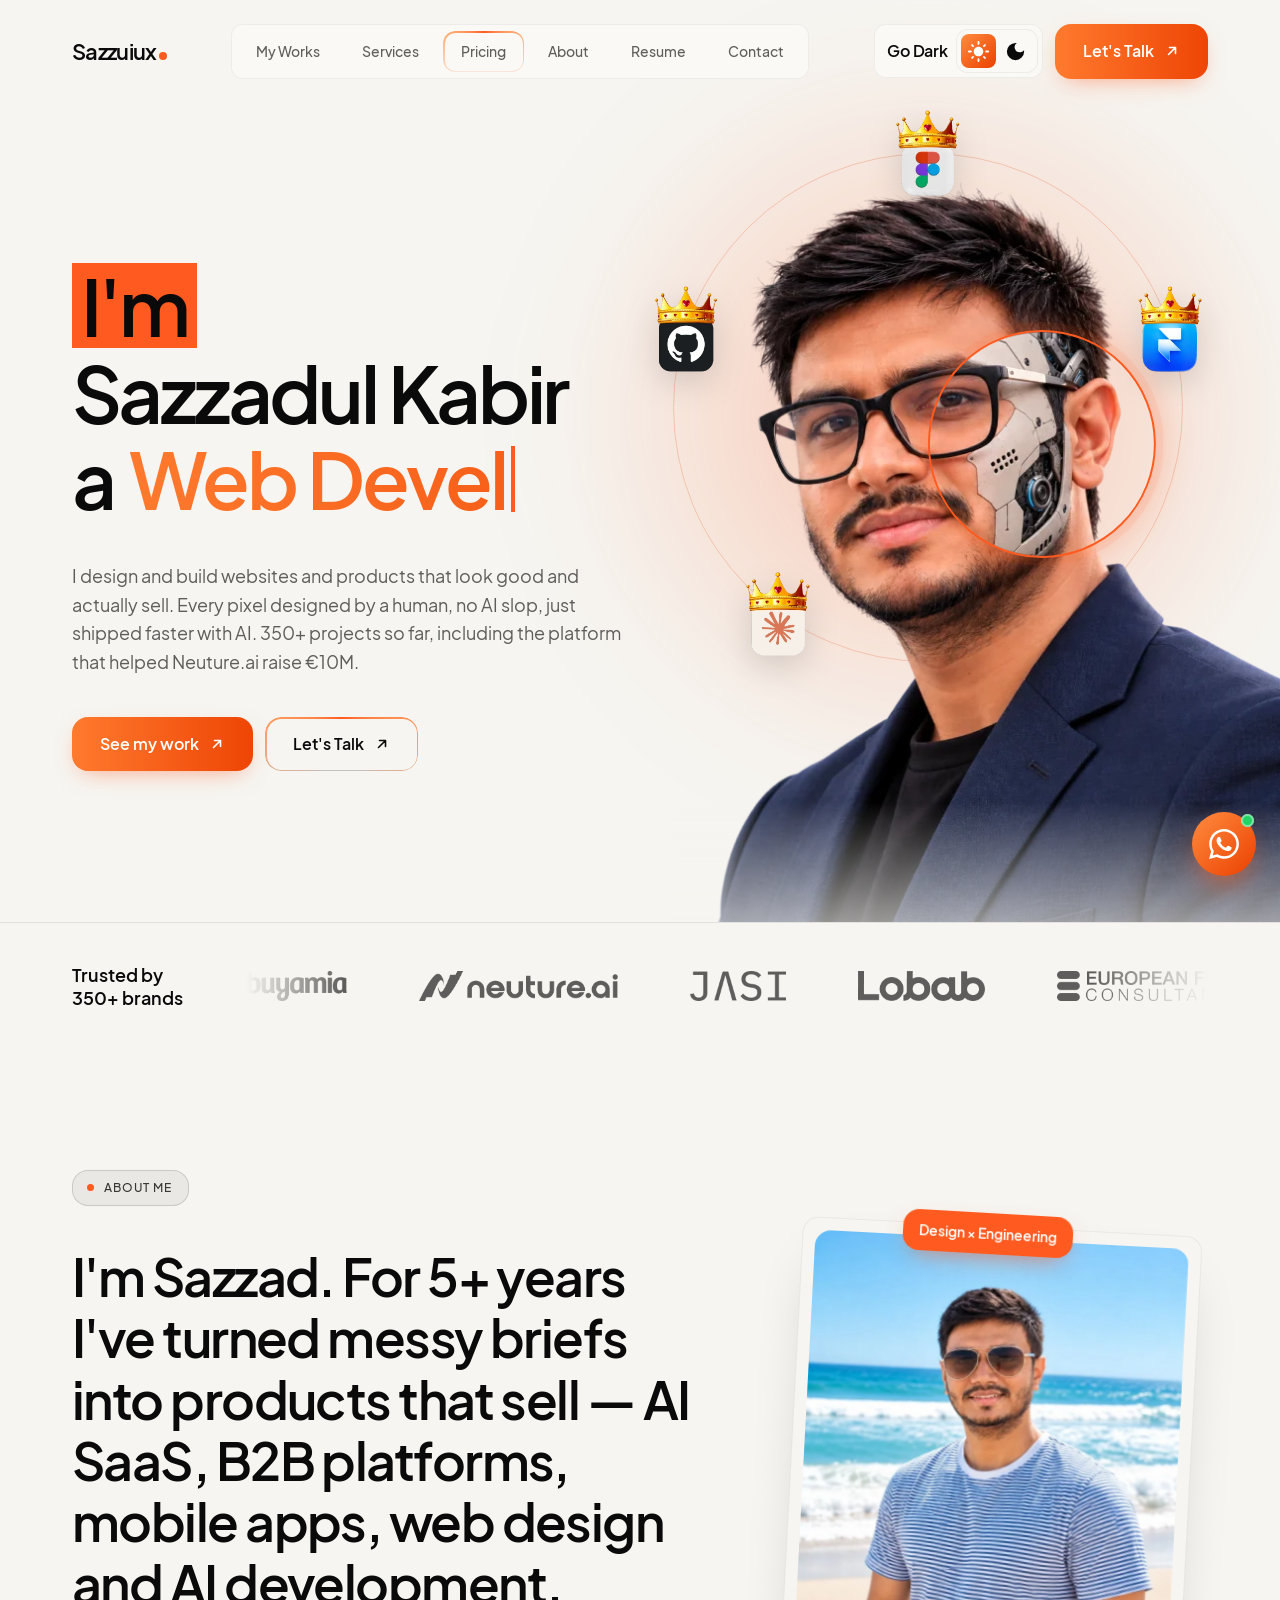
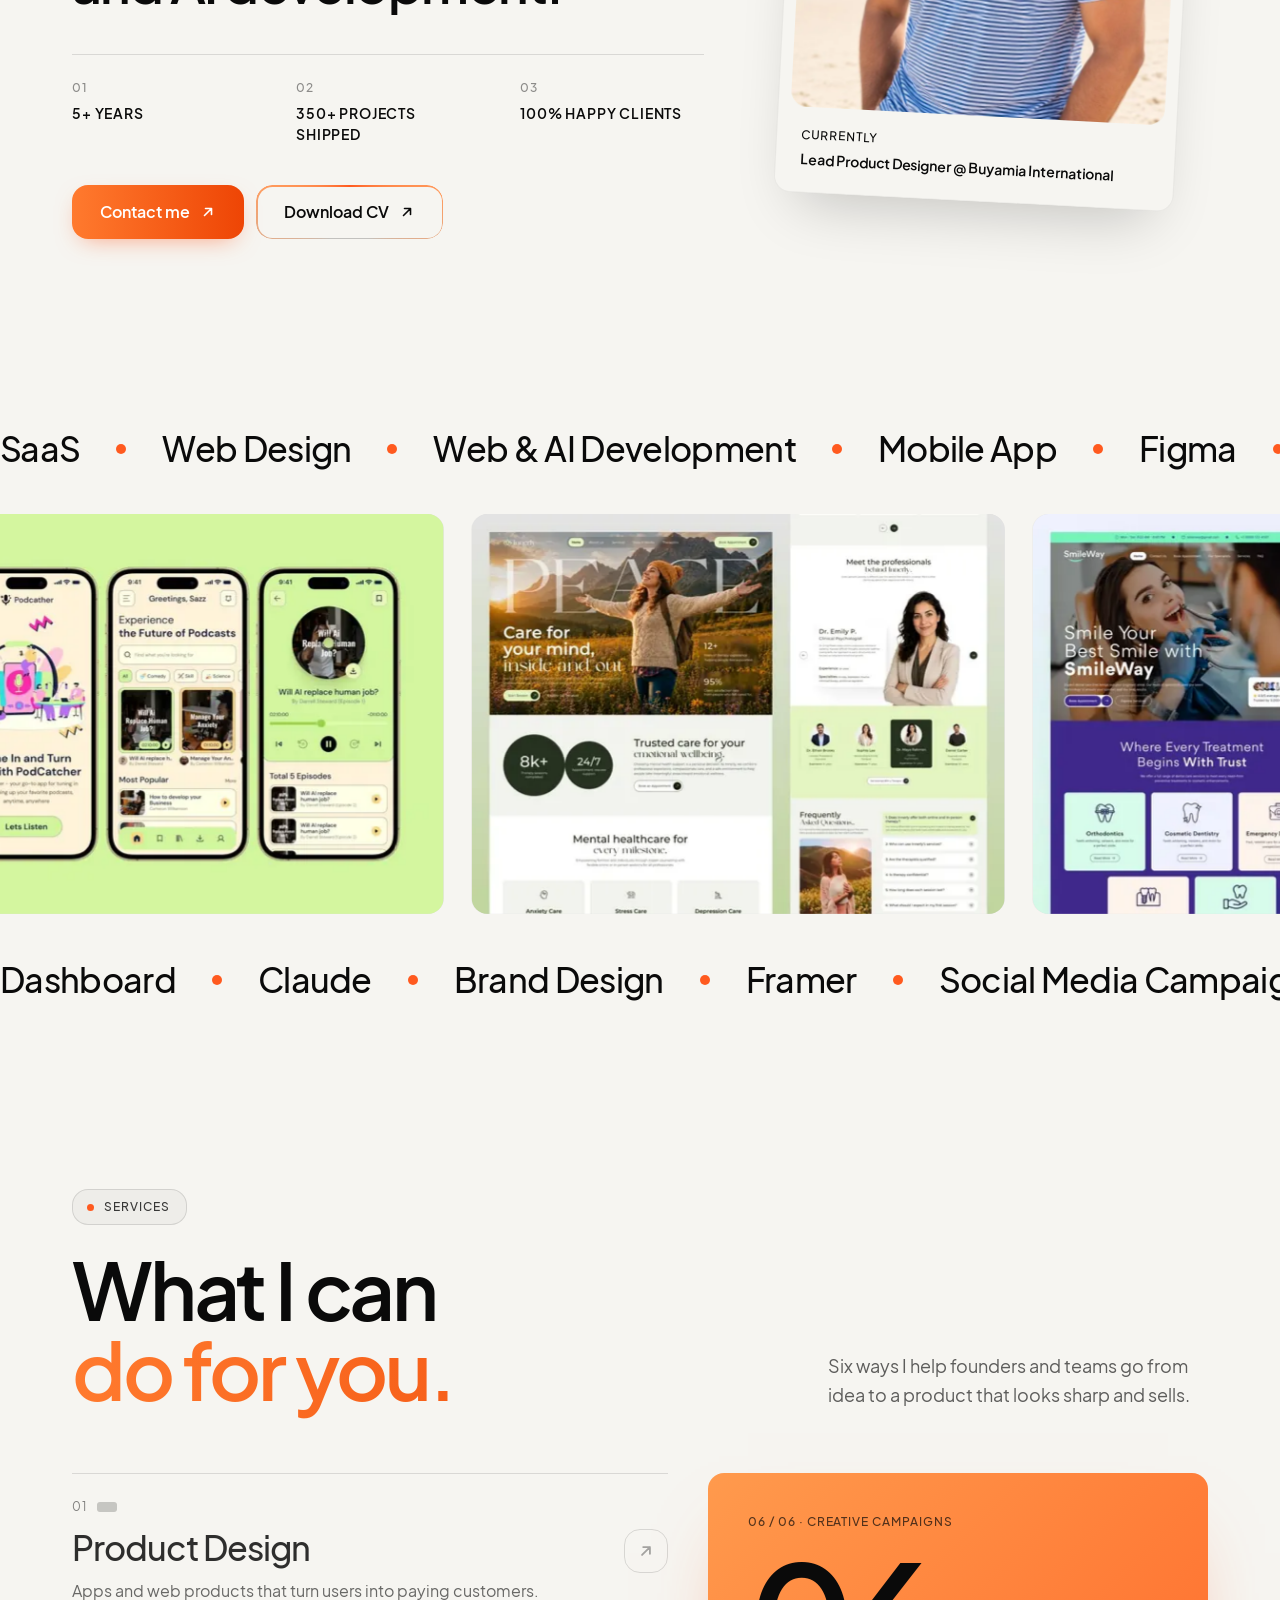
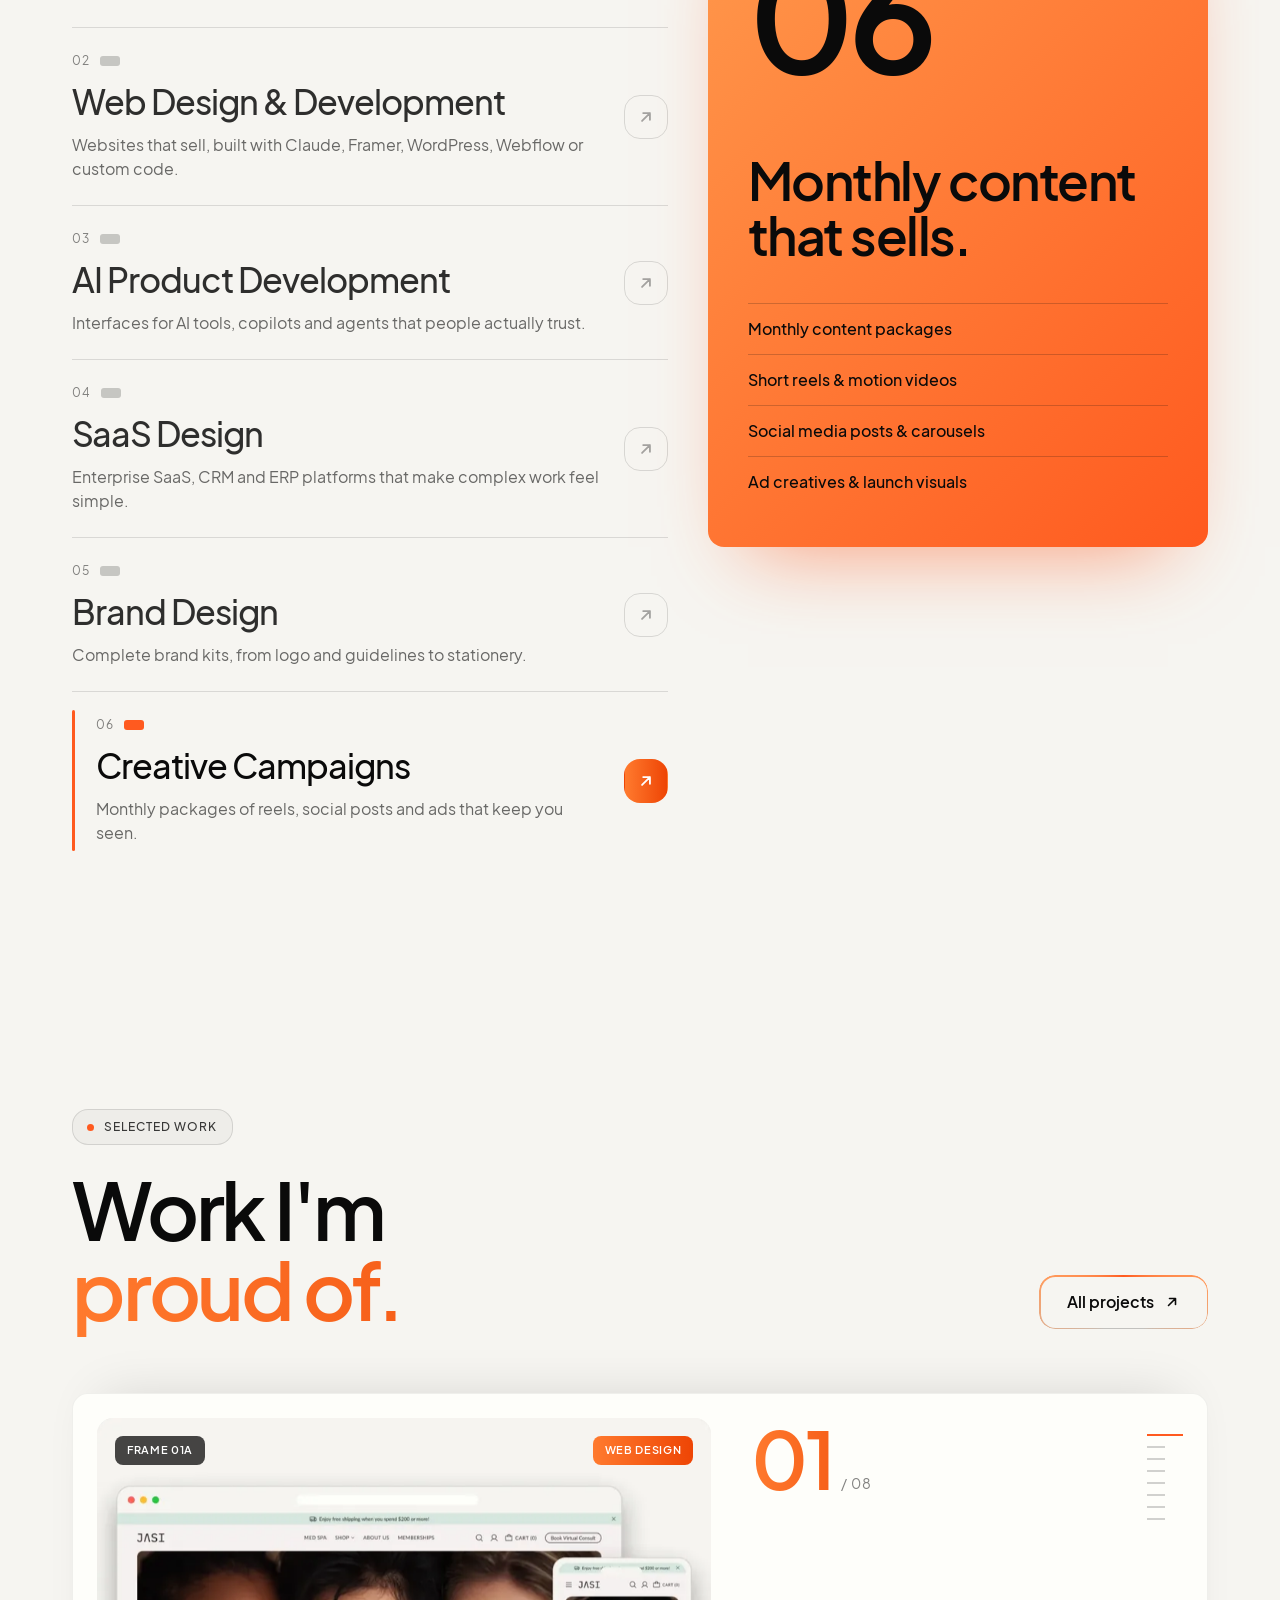
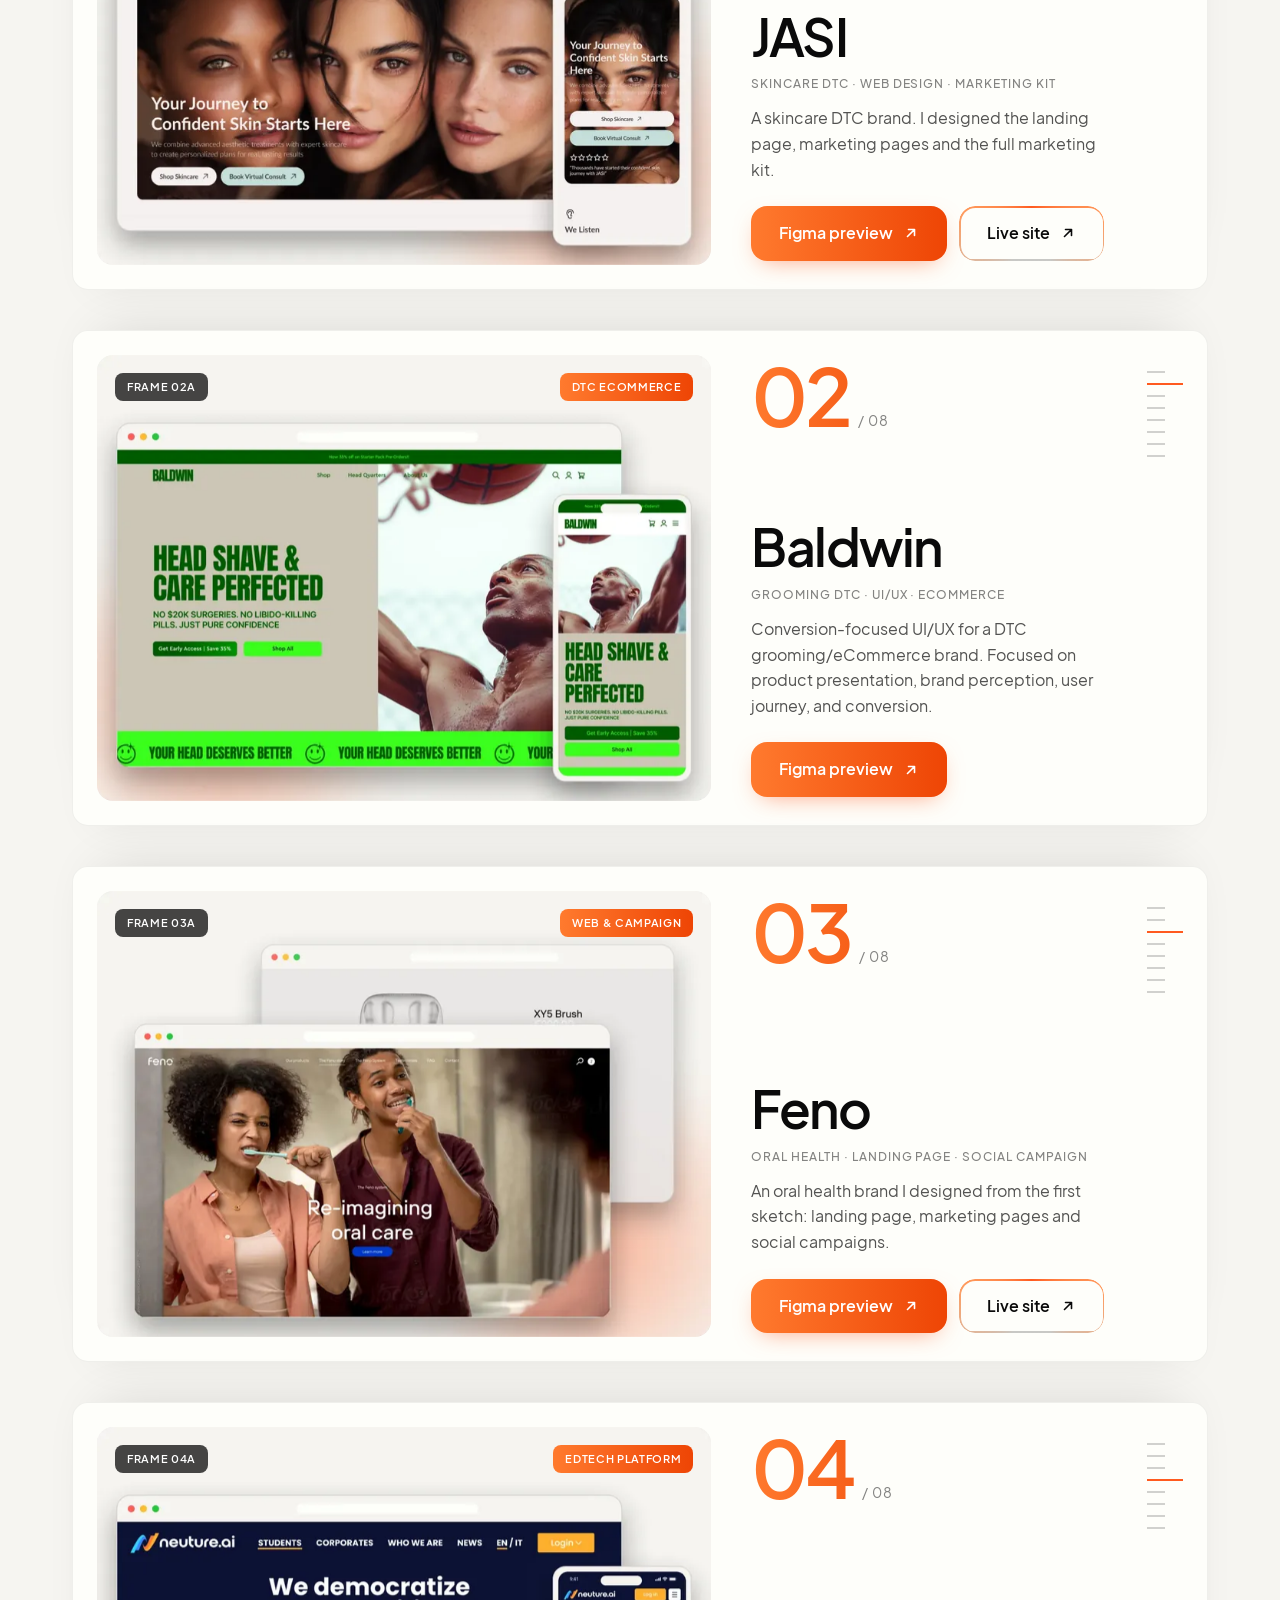
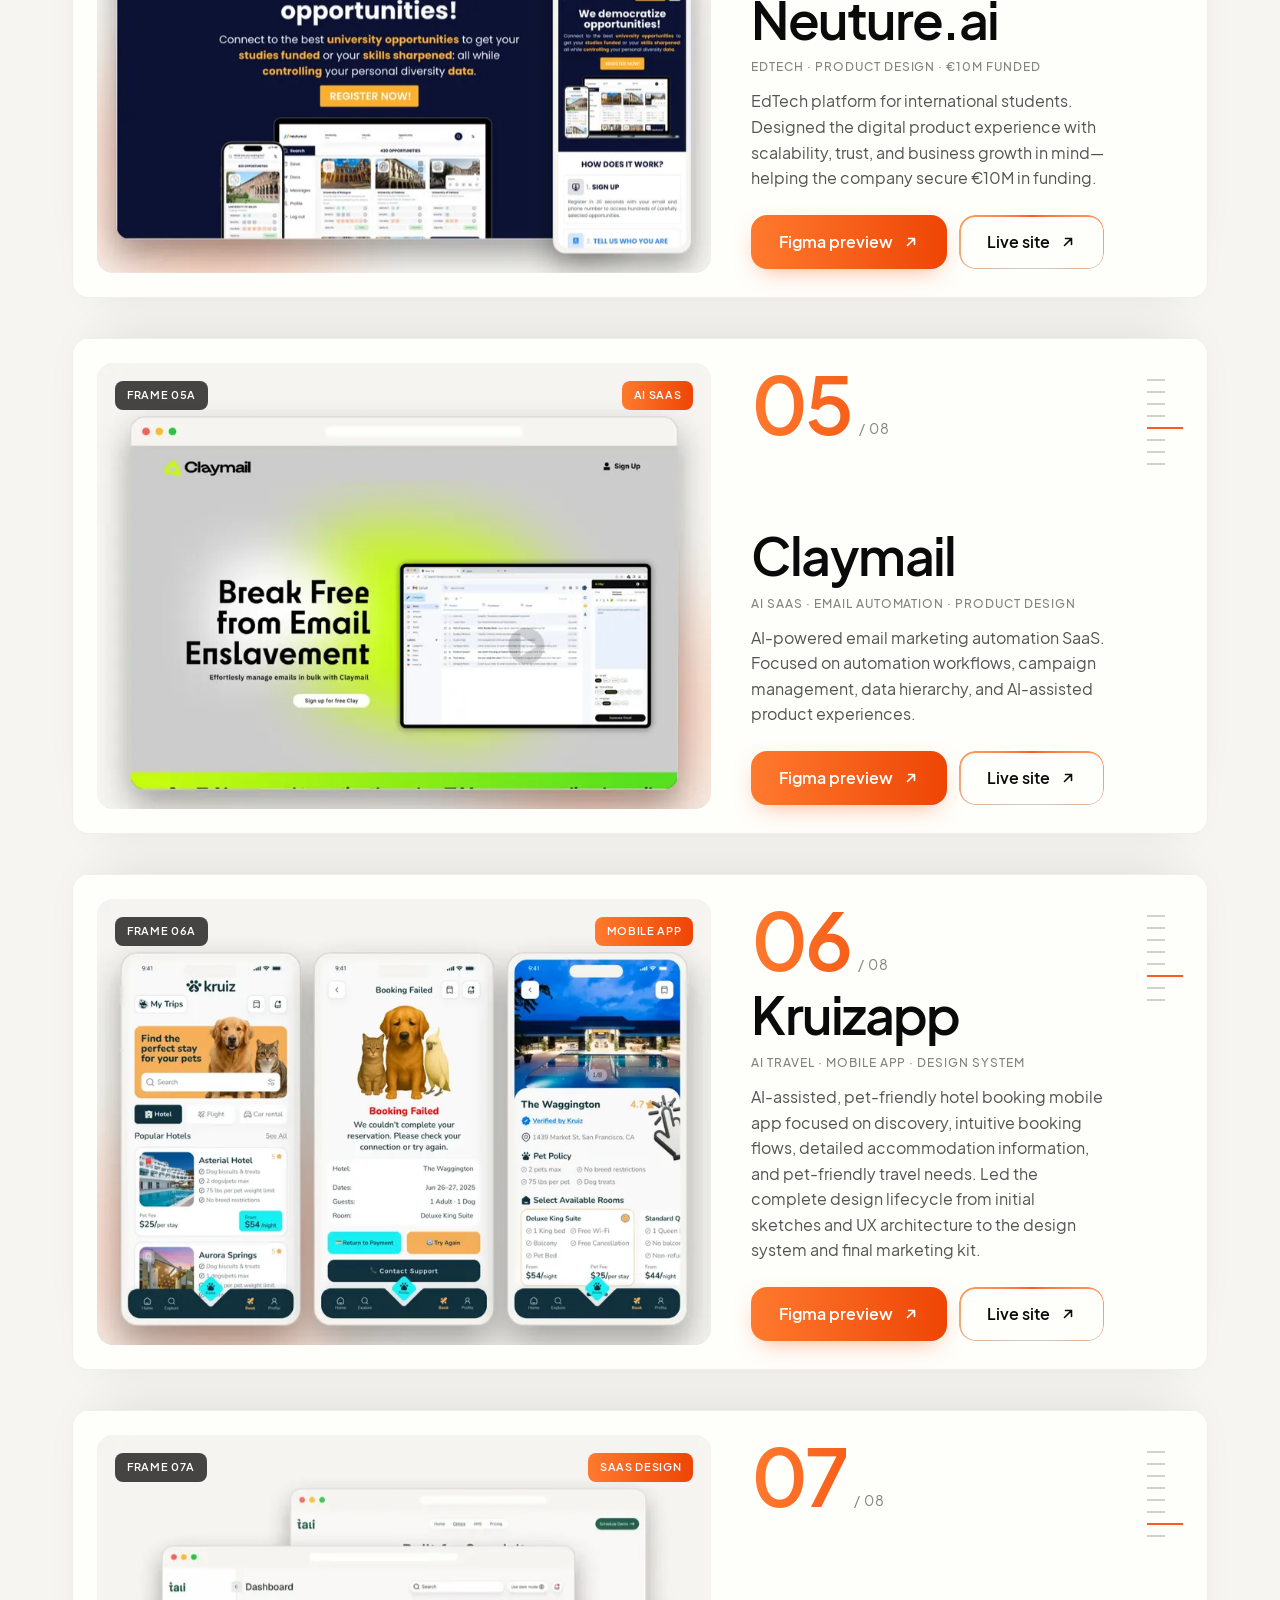
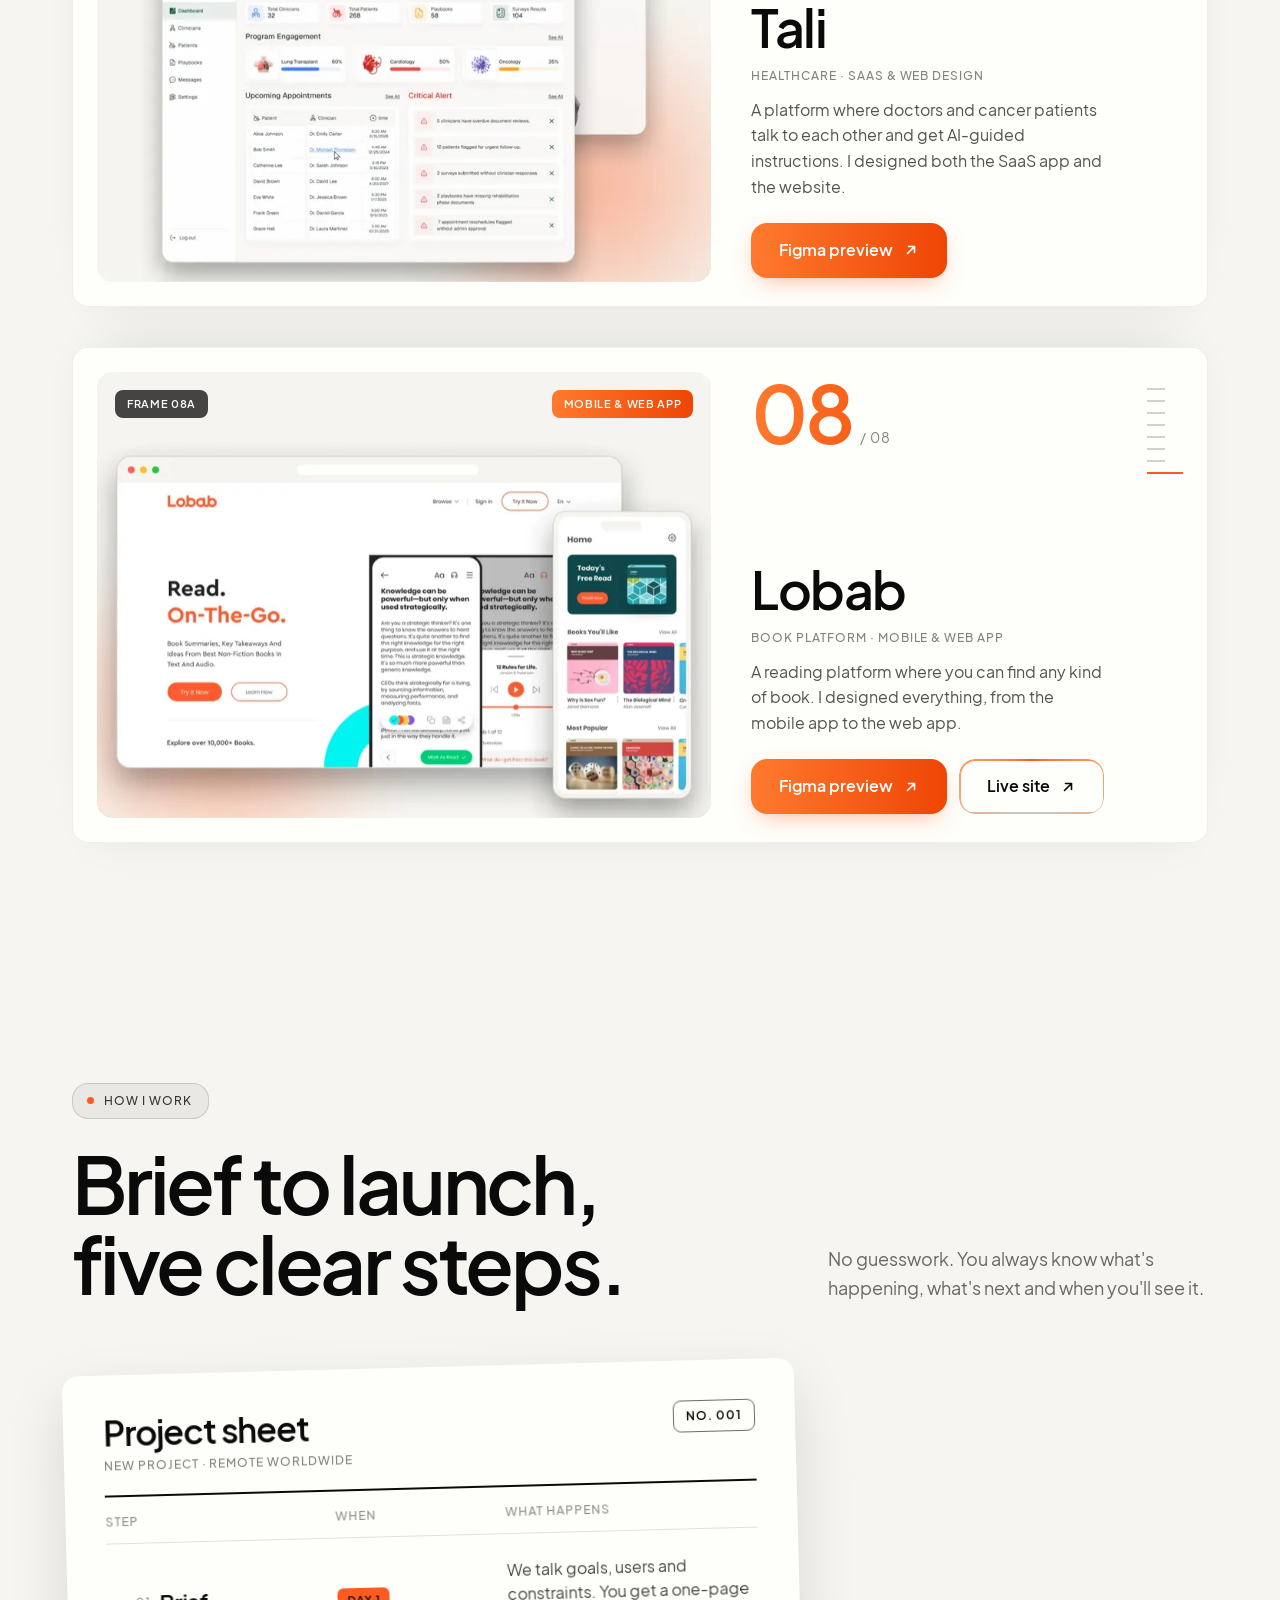
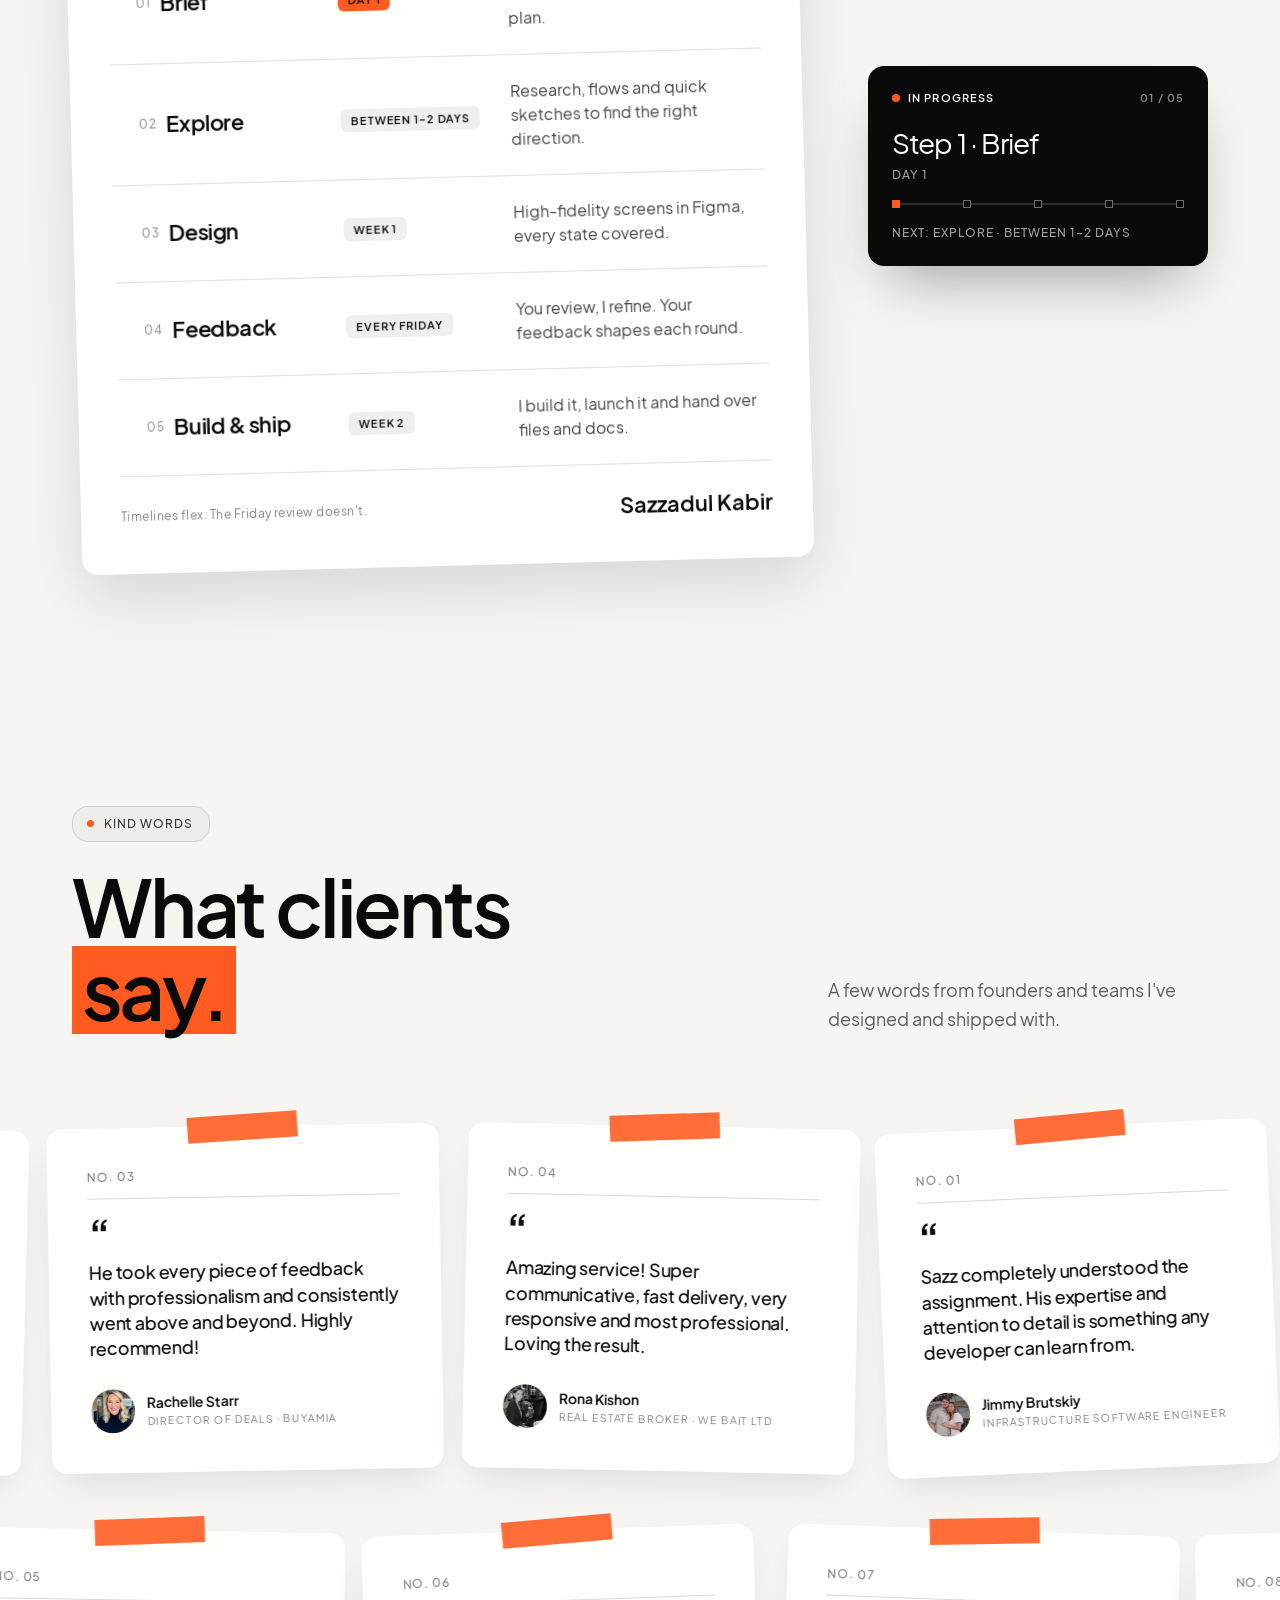
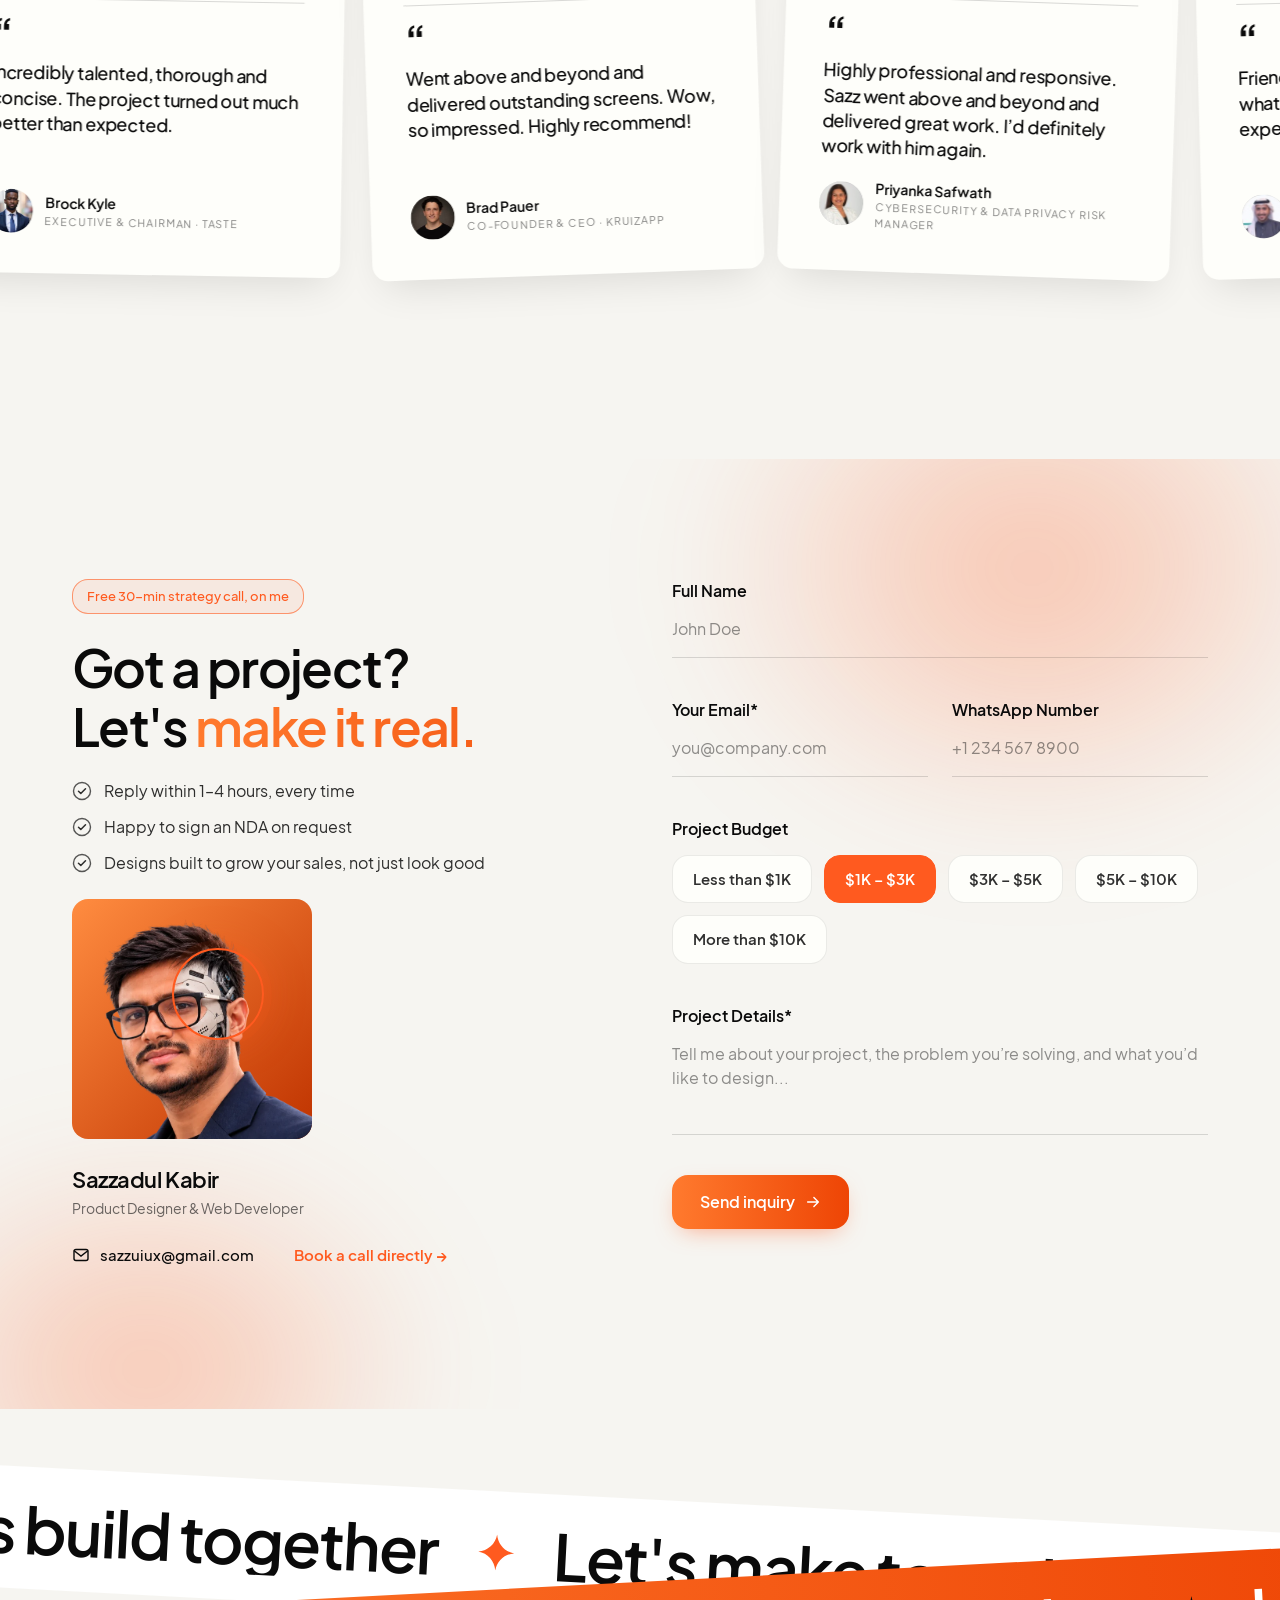
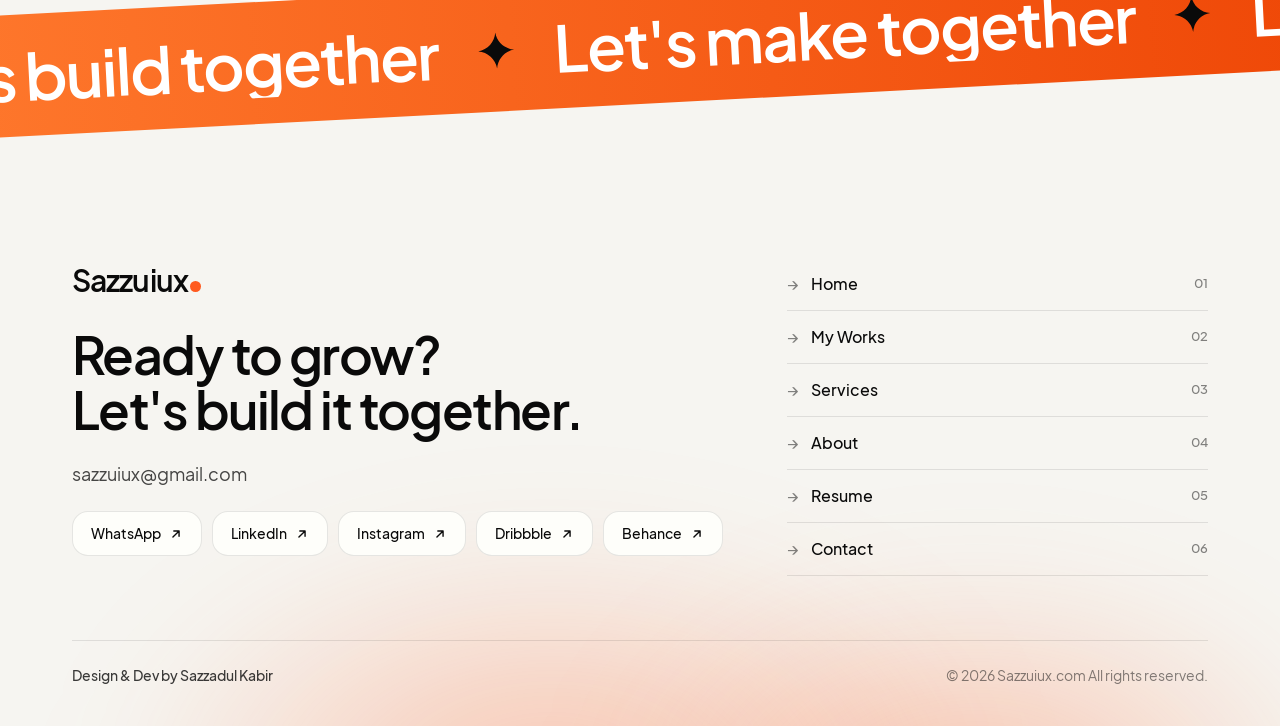
==== commit 52ce67f4: "Pricing: payment plan rows show percent first, amount below (match Figma) Co-Authored-By: Claude Opu" ====
--- a/index.html
+++ b/index.html
@@ -38,7 +38,7 @@
   <link rel="icon" href="/assets/img/favicon.svg" type="image/svg+xml">
   <link rel="preload" as="font" type="font/woff2" href="/assets/fonts/PlusJakartaSans-SemiBold.woff2" crossorigin>
   <link rel="preload" as="image" href="/assets/img/hero-human.webp" fetchpriority="high">
-  <link rel="stylesheet" href="/assets/css/style.min.css?v=612edbaf">
+  <link rel="stylesheet" href="/assets/css/style.min.css?v=c1061e61">
 </head>
 <body>
   <script>try{if(!sessionStorage.getItem("szLoaded")&&!matchMedia("(prefers-reduced-motion: reduce)").matches)document.documentElement.classList.add("is-loading")}catch(e){}</script>
--- a/assets/css/style.min.css
+++ b/assets/css/style.min.css
@@ -1 +1 @@
-@font-face{font-family: "Plus Jakarta Sans";font-style: normal;font-weight: 400;font-display: swap;src: url("/assets/fonts/PlusJakartaSans-Regular.woff2") format("woff2")}@font-face{font-family: "Plus Jakarta Sans";font-style: normal;font-weight: 500;font-display: swap;src: url("/assets/fonts/PlusJakartaSans-Medium.woff2") format("woff2")}@font-face{font-family: "Plus Jakarta Sans";font-style: normal;font-weight: 600;font-display: swap;src: url("/assets/fonts/PlusJakartaSans-SemiBold.woff2") format("woff2")}:root{--black: #0a0a0a;--surface: #141414;--light: #f6f5f1;--white: #ffffff;--orange: #ff5a1f;--orange-light: #ff7a2e;--orange-dark: #ee4505;--grad: linear-gradient(90deg,#ff7a2e 0%,#ee4505 100%);--grad-diag: linear-gradient(135deg,#ff8c40 0%,#eb4000 100%);--text-white-muted: rgba(255,255,255,0.65);--text-black-muted: rgba(10,10,10,0.6);--border-dark: rgba(255,255,255,0.14);--border-light: rgba(10,10,10,0.12);--radius: 16px;--container: 1296px;--margin: 72px;--section-y: 120px;--space-xl: 64px;--space-lg: 40px;--space-md: 24px;--space-sm: 12px;--space-xs: 8px;--t-display: 78px;--t-numeral: 150px;--t-marquee: 64px;--t-h2: 80px;--t-h3: 52px;--t-h4: 34px;--t-h5: 22px;--t-body-lg: 18px;--t-body: 16px;--t-small: 14px;--t-label: 12px;--font: "Plus Jakarta Sans",ui-sans-serif,system-ui,-apple-system,"Segoe UI",sans-serif;--ease: cubic-bezier(0.22,1,0.36,1)}@media (max-width: 1023px){:root{--margin: 24px;--section-y: 96px;--space-xl: 48px;--space-lg: 32px;--space-md: 20px;--t-display: 60px;--t-numeral: 110px;--t-marquee: 48px;--t-h2: 56px;--t-h3: 40px;--t-h4: 28px;--t-h5: 20px;--t-body-lg: 17px;--t-body: 15px}}@media (max-width: 767px){:root{--section-y: 72px;--space-xl: 32px;--space-lg: 24px;--space-md: 16px;--space-sm: 12px;--space-xs: 6px;--t-display: 32px;--t-numeral: 72px;--t-marquee: 32px;--t-h2: 40px;--t-h3: 30px;--t-h4: 24px;--t-h5: 18px;--t-body-lg: 16px;--t-body: 15px;--t-small: 13px;--t-label: 11px}}*,*::before,*::after{box-sizing: border-box}html{scroll-behavior: smooth;-webkit-text-size-adjust: 100%}body{margin: 0;font-family: var(--font);font-size: var(--t-body);line-height: 1.5;color: var(--white);background: var(--black);-webkit-font-smoothing: antialiased;overflow-x: hidden}img{display: block;max-width: 100%}a{color: inherit;text-decoration: none}button{font: inherit;color: inherit;background: none;border: 0;padding: 0;cursor: pointer}input,textarea{font: inherit;color: inherit}h1,h2,h3,h4,h5,p{margin: 0}h1,h2,h3,h4,h5{font-weight: 600;letter-spacing: -0.03em;line-height: 1.05}ul{margin: 0;padding: 0;list-style: none}::selection{background: var(--orange);color: var(--white)}.container{width: 100%;max-width: calc(var(--container) + var(--margin) * 2);margin-inline: auto;padding-inline: var(--margin)}.section{padding-block: var(--section-y);position: relative}.section--dark{background: var(--black);color: var(--white)}.section--light{background: var(--light);color: var(--black)}.clip{overflow: hidden}.sr-only{position: absolute;width: 1px;height: 1px;padding: 0;margin: -1px;overflow: hidden;clip: rect(0,0,0,0);white-space: nowrap;border: 0}.skip-link{position: fixed;top: 12px;left: 12px;z-index: 1000;padding: 10px 16px;background: var(--orange);color: var(--white);border-radius: 12px;transform: translateY(-200%);transition: transform 0.2s}.skip-link:focus{transform: none}:focus-visible{outline: 2px solid var(--orange);outline-offset: 3px;border-radius: 6px}.t-h2{font-size: var(--t-h2);letter-spacing: -0.04em;line-height: 1}.t-h3{font-size: var(--t-h3);line-height: 1.12}.t-h4{font-size: var(--t-h4)}.t-h5{font-size: var(--t-h5);letter-spacing: -0.02em}.t-lg{font-size: var(--t-body-lg);line-height: 1.6}.t-small{font-size: var(--t-small)}.t-label{font-size: var(--t-label);font-weight: 500;letter-spacing: 0.08em;text-transform: uppercase}.muted-dark{color: var(--text-white-muted)}.muted-light{color: var(--text-black-muted)}.grad-text{background: var(--grad);background-size: 200% 100%;-webkit-background-clip: text;background-clip: text;color: transparent;animation: gradShift 6s ease-in-out infinite}.orange{color: var(--orange)}.chip-hl{display: inline-block;background: var(--orange);color: var(--black);padding: 0 0.12em 0.02em;line-height: 1.08}.label{display: inline-flex;align-items: center;gap: 10px;padding: 8px 16px 8px 14px;border-radius: var(--radius);font-size: var(--t-label);font-weight: 500;letter-spacing: 0.08em;text-transform: uppercase}.label::before{content: "";width: 7px;height: 7px;border-radius: 50%;background: var(--orange)}.label--dark{background: rgba(255,255,255,.05);border: 1px solid var(--border-dark);color: rgba(255,255,255,.8)}.label--light{background: rgba(10,10,10,.05);border: 1px solid rgba(10,10,10,.14);color: rgba(10,10,10,.8)}.sec-head{display: flex;flex-wrap: wrap;align-items: flex-end;justify-content: space-between;gap: var(--space-lg);margin-bottom: var(--space-xl)}.sec-head__title{display: flex;flex-direction: column;align-items: flex-start;gap: var(--space-md)}.sec-head__desc{max-width: 380px;min-width: 260px;flex: 1 1 260px}@media (min-width: 1024px){.sec-head__desc{flex: 0 1 380px}}.btn{--pad-x: 28px;--pad-y: 16px;position: relative;display: inline-flex;align-items: center;justify-content: center;gap: 10px;padding: var(--pad-y) var(--pad-x);border-radius: var(--radius);font-size: 16px;font-weight: 600;line-height: 1.4;white-space: nowrap;transition: transform 0.3s var(--ease),background-color 0.3s,border-color 0.3s,box-shadow 0.3s;isolation: isolate;overflow: hidden}@media (max-width: 1023px){.btn{--pad-x: 24px;--pad-y: 14px;font-size: 15px}}@media (max-width: 767px){.btn{--pad-x: 20px;--pad-y: 12px;font-size: 14px;gap: 8px}}.btn svg{width: 16px;height: 16px;flex: none;transition: transform 0.35s var(--ease)}.btn:hover svg{transform: translate(2px,-2px)}.btn:active{transform: scale(0.97)}.btn--primary{color: var(--white);background: linear-gradient(90deg,#ff7a2e,#ee4505,#ff7a2e);background-size: 200% 100%;background-position: 0% 0;box-shadow: 0 8px 24px -10px rgba(255,90,31,0.6);transition: background-position 0.6s var(--ease),transform 0.3s var(--ease),box-shadow 0.3s}.btn--primary:hover{background-position: 100% 0;box-shadow: 0 12px 30px -10px rgba(255,90,31,0.8)}.btn--ghost-dark{color: var(--white);--base: rgba(255,255,255,.25)}.btn--ghost-dark:hover{background: rgba(255,255,255,.08)}.btn--ghost-light{color: var(--black);--base: rgba(10,10,10,.22)}.btn--ghost-light:hover{background: rgba(10,10,10,.06)}@property --ang{syntax: "<angle>";inherits: false;initial-value: 0deg}.btn--ghost-dark::before,.btn--ghost-light::before{content: "";position: absolute;inset: 0;z-index: -1;border-radius: inherit;padding: 1.5px;pointer-events: none;background: conic-gradient(from var(--ang),#ff5a1f,#ff9a5c 22%,var(--base) 40%,var(--base) 60%,#ff9a5c 80%,#ff5a1f);-webkit-mask: linear-gradient(#000 0 0) content-box,linear-gradient(#000 0 0);-webkit-mask-composite: xor;mask-composite: exclude;animation: borderSpin 3s linear infinite}@keyframes borderSpin{to{--ang: 360deg}}.btn--block{width: 100%}.btn-row{display: flex;flex-wrap: wrap;gap: var(--space-sm)}.glow{position: absolute;pointer-events: none;border-radius: 50%;background: radial-gradient(closest-side,rgba(255,90,31,0.5),rgba(255,90,31,0));filter: blur(60px);z-index: 0;animation: glowFloat 16s ease-in-out infinite alternate}.glow--b{animation-duration: 21s;animation-delay: -6s}@keyframes glowFloat{0%{transform: translate3d(0,0,0) scale(1)}33%{transform: translate3d(6%,-8%,0) scale(1.12)}66%{transform: translate3d(-7%,5%,0) scale(0.92)}100%{transform: translate3d(4%,7%,0) scale(1.06)}}@keyframes gradShift{0%,100%{background-position: 0% 50%}50%{background-position: 100% 50%}}@keyframes spin{to{transform: rotate(360deg)}}@keyframes marquee{to{transform: translate3d(-50%,0,0)}}@keyframes blink{50%{opacity: 0}}.nav{position: fixed;inset: 0 0 auto 0;z-index: 100;padding-block: 24px;transition: padding 0.4s var(--ease),background 0.4s,backdrop-filter 0.4s,border-color 0.4s;border-bottom: 1px solid transparent}.nav.is-scrolled{padding-block: 12px;background: rgba(10,10,10,0.72);backdrop-filter: blur(16px);-webkit-backdrop-filter: blur(16px);border-bottom-color: rgba(255,255,255,0.06)}.nav__inner{display: flex;align-items: center;justify-content: space-between;gap: 16px}.logo{display: inline-flex;align-items: baseline;gap: 2px;font-size: 22px;font-weight: 600;letter-spacing: -0.03em;color: var(--white)}.logo__dot{width: 0.36em;height: 0.36em;border-radius: 50%;background: var(--orange);flex: none}@media (max-width: 1023px){.logo{font-size: 20px}}@media (max-width: 767px){.logo{font-size: 18px}}.nav__links{display: flex;gap: 6px;padding: 6px;border-radius: 12px;background: rgba(255,255,255,0.06);border: 1px solid rgba(255,255,255,0.1)}.nav__links a{padding: 10px 18px;border-radius: 12px;font-size: 14px;font-weight: 500;color: var(--text-white-muted);transition: color 0.25s,background 0.25s}.nav__links a:hover{color: var(--white)}.nav__links a.is-active{color: var(--white);background: rgba(255,255,255,0.1)}.nav__actions{display: flex;align-items: center;gap: 12px}.nav__menu-btn{display: none;width: 44px;height: 44px;border-radius: 12px;border: 1px solid rgba(255,255,255,.2);align-items: center;justify-content: center}.nav__menu-btn span,.nav__menu-btn span::before,.nav__menu-btn span::after{display: block;width: 16px;height: 1.6px;background: var(--white);border-radius: 2px;position: relative;transition: transform 0.3s var(--ease),opacity 0.2s}.nav__menu-btn span::before,.nav__menu-btn span::after{content: "";position: absolute;left: 0}.nav__menu-btn span::before{top: -5px}.nav__menu-btn span::after{top: 5px}.nav.is-open .nav__menu-btn span{background: transparent}.nav.is-open .nav__menu-btn span::before{transform: translateY(5px) rotate(45deg)}.nav.is-open .nav__menu-btn span::after{transform: translateY(-5px) rotate(-45deg)}.nav__panel{display: none;margin-top: 16px;padding: 8px 20px 20px;border-radius: var(--radius);background: var(--surface);border: 1px solid var(--border-dark)}.nav__panel a.panel-link{display: flex;align-items: center;justify-content: space-between;padding: 16px 0;border-bottom: 1px solid var(--border-dark);font-size: var(--t-h5);font-weight: 600;letter-spacing: -0.02em}.nav__panel a.panel-link.is-active{color: var(--orange)}.nav__panel a.panel-link.is-active span::before{content: "";display: inline-block;width: 8px;height: 8px;border-radius: 50%;background: var(--orange);margin-right: 12px;vertical-align: middle}.nav__panel .btn{margin-top: 24px}@media (max-width: 1023px){.nav__links{display: none}.nav__menu-btn{display: inline-flex}.nav.is-open{background: rgba(10,10,10,0.96);backdrop-filter: blur(16px)}.nav__panel{display: block;overflow: hidden;max-height: 0;margin-top: 0;padding-block: 0;opacity: 0;visibility: hidden;transform: translateY(-10px);border-color: transparent;transition: max-height 0.5s var(--ease),margin-top 0.5s var(--ease),padding 0.5s var(--ease),opacity 0.35s ease,transform 0.5s var(--ease),visibility 0s linear 0.5s,border-color 0.3s}.nav.is-open .nav__panel{max-height: 560px;margin-top: 16px;padding-block: 8px 20px;opacity: 1;visibility: visible;transform: none;border-color: var(--border-dark);transition-delay: 0s}.nav{transition: padding 0.4s var(--ease),background 0.45s ease,backdrop-filter 0.4s,border-color 0.4s}}@media (max-width: 767px){.nav__actions .btn{display: none}}@keyframes panelIn{from{opacity: 0;transform: translateY(-8px)}}.hero{position: relative;min-height: 100vh;min-height: 100svh;overflow: hidden;display: flex;align-items: stretch;padding-top: 112px}.hero .glow--1{width: 760px;height: 760px;right: 4%;top: 6%}.hero__inner{position: relative;z-index: 1;display: grid;grid-template-columns: minmax(0,1fr) minmax(0,540px);gap: var(--space-lg);align-items: center;width: 100%}.hero__copy{padding-block: var(--space-xl);max-width: 760px}.hero__title{font-size: var(--t-display);letter-spacing: -0.04em;line-height: 1.1}.hero__title .chip-hl{margin-bottom: 2px}.hero__role{display: flex;align-items: center;gap: 0.2em;white-space: nowrap}.hero__rotator{display: inline-flex;align-items: center}.hero__rotator .grad-text{padding-bottom: 0.18em;margin-bottom: -0.18em}.r-rotator{display: inline-block;white-space: nowrap;min-height: 1em;vertical-align: top}.r-rotator .caret{display: inline-block;width: 0.06em;height: 0.8em;margin-left: 0.08em;background: var(--orange);animation: blink 1s steps(1) infinite}.hero__rotator .caret{display: inline-block;width: 4px;height: 0.85em;margin-left: 6px;background: var(--orange);animation: blink 1s steps(1) infinite}.hero__bio{margin-top: var(--space-lg);max-width: 600px}.hero .btn-row{margin-top: var(--space-lg)}.hero__photo{position: relative;align-self: end;justify-self: end;width: 100%;max-width: 540px;aspect-ratio: 613 / 920;margin-bottom: 0}.hero__ring{position: absolute;left: 0;right: 0;top: 6%;aspect-ratio: 1;border-radius: 50%;border: 1px solid rgba(255,255,255,0.08)}.hero__photo .fade{position: absolute;inset: auto 0 0 0;height: 22%;z-index: 3;pointer-events: none;background: linear-gradient(to bottom,rgba(10,10,10,0),var(--black))}.reveal-photo{position: relative;touch-action: pan-y}.reveal-photo img{position: absolute;inset: 0;width: 100%;height: 100%;object-fit: cover;user-select: none;-webkit-user-drag: none}.reveal-photo .robot{z-index: 2;-webkit-mask-image: radial-gradient(circle var(--r,100px) at var(--mx,62%) var(--my,33%),#000 97%,transparent 100%);mask-image: radial-gradient(circle var(--r,100px) at var(--mx,62%) var(--my,33%),#000 97%,transparent 100%)}.reveal-photo .lens{position: absolute;z-index: 4;pointer-events: none;width: calc(var(--r,100px) * 2);aspect-ratio: 1;left: var(--mx,62%);top: var(--my,33%);transform: translate(-50%,-50%);border-radius: 50%;border: 2px solid var(--orange);box-shadow: 0 0 0 8px rgba(255,90,31,0.08),0 0 40px rgba(255,90,31,0.35)}.trusted{border-top: 1px solid rgba(255,255,255,.1);padding-block: var(--space-lg);background: var(--black)}.trusted__inner{display: flex;align-items: center;gap: var(--space-xl)}.trusted__label{flex: none;font-size: 18px;font-weight: 600;line-height: 1.3;color: rgba(255,255,255,.9)}.marquee{position: relative;overflow: hidden;flex: 1;min-width: 0;-webkit-mask-image: linear-gradient(90deg,transparent,#000 10%,#000 88%,transparent);mask-image: linear-gradient(90deg,transparent,#000 10%,#000 88%,transparent)}.marquee__track{display: flex;width: max-content;animation: marquee var(--dur,40s) linear infinite}.marquee__track--rev{animation-direction: reverse}.marquee:hover .marquee__track.pause-hover{animation-play-state: paused}.logos{display: flex;align-items: center;gap: 72px;padding-right: 72px}.logos img{height: 30px;width: auto;opacity: 0.55;transition: opacity 0.3s}.logos img:hover{opacity: 1}@media (max-width: 767px){.trusted__inner{flex-direction: column;align-items: flex-start;gap: var(--space-md)}.trusted__label{font-size: 16px}.marquee{width: 100%}.logos{gap: 40px;padding-right: 40px}.logos img{height: 22px}}.about__grid{display: grid;grid-template-columns: minmax(0,1fr) 440px;gap: var(--space-xl);align-items: center}.about__copy{display: flex;flex-direction: column;align-items: flex-start;gap: var(--space-lg)}.scroll-text{font-size: var(--t-h3);font-weight: 600;letter-spacing: -0.03em;line-height: 1.18}.scroll-text .w{color: rgba(10,10,10,0.16);transition: color 0.25s linear}.scroll-text .w.on{color: var(--black)}.stats{display: flex;flex-wrap: wrap;gap: var(--space-lg);width: 100%;border-top: 1px solid var(--border-light);padding-top: var(--space-md)}.stat{flex: 1 1 160px;display: flex;flex-direction: column;gap: 6px}.stat .t-label{color: rgba(10,10,10,.45)}.stat strong{font-size: var(--t-small);font-weight: 600;letter-spacing: 0.06em;text-transform: uppercase}.about__photo{position: relative;width: 100%;max-width: 440px;justify-self: center;padding: 20px 20px 0}.photo-card{background: var(--light);border-radius: var(--radius);padding: 12px 12px 22px;transform: rotate(3deg);border: 1px solid rgba(10,10,10,.05);box-shadow: 0 30px 60px -24px rgba(0,0,0,.22);transition: transform 0.6s var(--ease)}.photo-card:hover{transform: rotate(1deg) translateY(-4px)}.photo-card__img{border-radius: var(--radius);overflow: hidden;aspect-ratio: 376 / 480}.photo-card__img img{width: 100%;height: 100%;object-fit: cover}.photo-card__meta{padding: 14px 12px 0;color: var(--black)}.photo-card__meta .t-label{color: var(--black)}.photo-card__meta p{font-size: 14px;font-weight: 600;margin-top: 4px}.sticker{position: absolute;z-index: 2;top: 7px;left: 50%;transform: translateX(-50%) rotate(3.3deg);white-space: nowrap;padding: 10px 16px;border-radius: var(--radius);background: var(--orange);color: var(--white);font-size: 14px;font-weight: 600;box-shadow: 0 10px 24px -10px rgba(255,90,31,.7)}@media (max-width: 1023px){.about__grid{grid-template-columns: 1fr}.about__photo{max-width: 420px}}.showcase{padding-block: var(--space-xl);display: flex;flex-direction: column;gap: var(--space-lg)}.tags{display: flex;align-items: center;gap: 36px;padding-right: 36px}.tags span{font-size: var(--t-h4);font-weight: 500;letter-spacing: -0.02em;white-space: nowrap;color: var(--black)}.tags i{width: 10px;height: 10px;border-radius: 50%;background: var(--orange);flex: none}.shots{display: flex;gap: 28px;padding-right: 28px}.shot{width: 533px;aspect-ratio: 533 / 400;border-radius: var(--radius);overflow: hidden;flex: none;background: #ddd}.shot img{width: 100%;height: 100%;object-fit: cover;transition: transform 0.8s var(--ease)}.shot:hover img{transform: scale(1.04)}.showcase .marquee{-webkit-mask-image: none;mask-image: none}@media (max-width: 1023px){.shot{width: 420px}.tags{gap: 28px;padding-right: 28px}}@media (max-width: 767px){.shot{width: 280px}.shots{gap: 16px;padding-right: 16px}.tags{gap: 20px;padding-right: 20px}.tags i{width: 8px;height: 8px}}.services__body{display: grid;grid-template-columns: minmax(0,1fr) minmax(300px,500px);gap: var(--space-lg);align-items: start}.svc{position: relative;border-top: 1px solid var(--border-dark);transition: opacity 0.5s var(--ease)}.svc.is-dim{opacity: 0.25}.svc__btn{display: flex;align-items: center;gap: var(--space-md);width: 100%;text-align: left;padding: var(--space-md) 0;transition: padding 0.45s var(--ease)}.svc.is-active .svc__btn{padding-left: 24px}.svc::before{content: "";position: absolute;left: 0;top: 18px;bottom: 18px;width: 3px;border-radius: 2px;background: var(--orange);transform: scaleY(0);transform-origin: top;transition: transform 0.45s var(--ease)}.svc.is-active::before{transform: scaleY(1)}.svc__content{flex: 1;min-width: 0;display: flex;flex-direction: column;gap: 6px}.svc__meta{display: flex;align-items: center;gap: 10px;font-size: 12px;letter-spacing: 0.08em;color: rgba(255,255,255,.5)}.svc__meta i{width: 20px;height: 10px;border-radius: 3px;background: rgba(255,255,255,.25);transition: background 0.3s}.svc.is-active .svc__meta i{background: var(--orange)}.svc__title{font-size: var(--t-h4);font-weight: 500;letter-spacing: -0.03em;color: rgba(255,255,255,.85);transition: color 0.3s}.svc.is-active .svc__title{color: var(--white)}.svc__desc{color: rgba(255,255,255,.55)}.svc__arrow{flex: none;width: 44px;height: 44px;border-radius: var(--radius);border: 1px solid rgba(255,255,255,.2);display: grid;place-items: center;transition: background 0.3s,border-color 0.3s,transform 0.4s var(--ease)}.svc__arrow svg{width: 18px;height: 18px}.svc.is-active .svc__arrow{background: var(--grad);border-color: transparent;color: var(--white)}.svc__btn:hover .svc__arrow{transform: rotate(45deg)}.svc-card{position: sticky;top: 110px;border-radius: var(--radius);color: var(--black);overflow: hidden;background: linear-gradient(135deg,#ff9a4d,#ff5a1f 45%,#e43c00);background-size: 220% 220%;animation: gradShift 10s ease-in-out infinite;padding: var(--space-lg) var(--space-lg);box-shadow: 0 40px 80px -40px rgba(255,90,31,0.6)}.svc-card__label{color: rgba(10,10,10,.7)}.svc-card__num{font-size: var(--t-numeral);font-weight: 600;letter-spacing: -0.05em;line-height: 1;margin-top: 8px}.svc-card__title{font-size: var(--t-h3);line-height: 1.05;margin-top: var(--space-xl)}.svc-card__list{margin-top: var(--space-lg)}.svc-card__list li{padding: 13px 0;border-top: 1px solid rgba(10,10,10,.2);font-weight: 500}.svc-card .swap{transition: opacity 0.35s var(--ease),transform 0.45s var(--ease)}.svc-card.is-swapping .swap{opacity: 0;transform: translateY(10px)}@media (max-width: 1023px){.services__body{grid-template-columns: 1fr}.svc-card{position: relative;top: 0;margin: 4px 0 var(--space-md)}.svc-card__title{margin-top: var(--space-lg)}}@media (max-width: 767px){.svc-card{padding: var(--space-lg) var(--space-md)}.svc__arrow{width: 40px;height: 40px}}.works__list{display: flex;flex-direction: column;gap: var(--space-lg)}.work{position: sticky;top: calc(96px + var(--i) * 18px);display: grid;grid-template-columns: minmax(0,760fr) minmax(280px,440fr) auto;gap: var(--space-lg);padding: var(--space-md);border-radius: var(--radius);background: var(--surface);border: 1px solid var(--border-dark);transform-origin: 50% 0;box-shadow: 0 -30px 60px -30px rgba(0,0,0,.8)}.work__cover{position: relative;border-radius: var(--radius);overflow: hidden;aspect-ratio: 760 / 552;background: linear-gradient(135deg,#222,#0d0d0d)}.work__cover .glow{width: 70%;aspect-ratio: 1;height: auto}.work__cover .mock{position: absolute;inset: 0;width: 100%;height: 100%;object-fit: cover;transition: transform 0.8s var(--ease)}.work__cover:hover .mock{transform: scale(1.03)}.work__pills{position: absolute;z-index: 2;inset: 18px 18px auto 18px;display: flex;justify-content: space-between;gap: 8px}.pill{padding: 6px 12px;border-radius: 8px;font-size: 11px;font-weight: 600;letter-spacing: 0.06em}.pill--dark{background: rgba(10,10,10,.75);color: var(--white)}.pill--orange{background: var(--grad);color: var(--white)}.work__info{display: flex;flex-direction: column;gap: var(--space-sm);padding-block: 4px}.work__num{display: flex;align-items: flex-end;gap: 8px}.work__num b{font-size: var(--t-h2);font-weight: 600;letter-spacing: -0.04em;line-height: 0.9}.work__num small{font-size: 14px;color: rgba(255,255,255,.5);letter-spacing: 0.08em}.work__name{font-size: var(--t-h3);margin-top: auto}.work__meta{color: rgba(255,255,255,.5)}.work__desc{color: rgba(255,255,255,.7);max-width: 400px;line-height: 1.6}.work__info .btn-row{margin-top: var(--space-sm)}.work__ticks{display: flex;flex-direction: column;gap: 10px;padding-top: 16px}.work__ticks i{display: block;width: 18px;height: 2px;background: rgba(255,255,255,.25)}.work__ticks i.on{width: 36px;background: var(--orange)}@media (max-width: 1023px){.work{grid-template-columns: 1fr}.work__ticks{display: none}.work__name{margin-top: var(--space-sm)}}.process__body{display: flex;flex-wrap: wrap;align-items: center;gap: var(--space-xl)}.sheet{flex: 1 1 520px;min-width: 0;background: var(--white);color: var(--black);border-radius: var(--radius);padding: var(--space-lg);transform: rotate(-1.5deg);box-shadow: 0 24px 60px rgba(0,0,0,.12)}.sheet__head{display: flex;justify-content: space-between;align-items: flex-start;gap: 12px;padding-bottom: 20px;border-bottom: 2px solid var(--black)}.sheet__head h3{font-size: var(--t-h4)}.sheet__head .t-label{color: rgba(10,10,10,.5);margin-top: 6px}.badge-no{padding: 6px 12px;border: 1.5px solid rgba(10,10,10,.6);border-radius: 8px;font-size: 12px;font-weight: 600;letter-spacing: 0.08em;white-space: nowrap}.sheet__cols{display: grid;grid-template-columns: 230px 170px 1fr;padding: 16px 0 12px;color: rgba(10,10,10,.45)}.step{display: grid;grid-template-columns: 230px 170px 1fr;align-items: center;gap: 0;padding: var(--space-md) 0;border-top: 1px solid var(--border-light);width: 100%;text-align: left;transition: background 0.3s}.step__name{display: flex;align-items: center;gap: 10px}.step__name .check{width: 20px;height: 20px;flex: none;color: var(--black);opacity: 0;transform: scale(0.5);transition: opacity 0.3s,transform 0.4s var(--ease);margin-left: -2px}.step.done .check{opacity: 1;transform: none}.step__name .no{font-size: 12px;letter-spacing: 0.06em;color: rgba(10,10,10,.5)}.step__name strong{font-size: var(--t-h5);font-weight: 600;letter-spacing: -0.02em}.when{justify-self: start;padding: 5px 10px;border-radius: 6px;background: rgba(10,10,10,.06);font-size: 11px;font-weight: 600;letter-spacing: 0.08em;text-transform: uppercase;transition: background 0.3s,color 0.3s}.step.is-active .when{background: var(--orange);color: var(--black)}.step__desc{color: rgba(10,10,10,.75);line-height: 1.5}.sheet__foot{display: flex;flex-wrap: wrap;justify-content: space-between;align-items: center;gap: 12px;padding-top: 24px;border-top: 1px solid var(--border-light)}.sheet__foot small{font-size: 12px;letter-spacing: 0.04em;color: rgba(10,10,10,.5)}.sheet__foot strong{font-size: var(--t-h5)}.status{flex: 0 0 340px;background: var(--black);color: var(--white);border-radius: var(--radius);padding: var(--space-md);display: flex;flex-direction: column;gap: 16px;box-shadow: 0 30px 60px -20px rgba(0,0,0,.35)}.status__top{display: flex;justify-content: space-between;align-items: center;font-size: 11px;font-weight: 600;letter-spacing: 0.1em}.status__top span:first-child{display: inline-flex;align-items: center;gap: 8px}.status__top span:first-child::before{content: "";width: 8px;height: 8px;border-radius: 50%;background: var(--orange);animation: blink 1.4s steps(1) infinite}.status__top span:last-child{color: rgba(255,255,255,.5)}.status__title{font-size: 28px;letter-spacing: -0.03em}.status__when{color: rgba(255,255,255,.6);margin-top: 2px}.progress{position: relative;height: 8px;display: flex;justify-content: space-between;align-items: center}.progress::before{content: "";position: absolute;left: 0;right: 0;top: 3px;height: 2px;background: rgba(255,255,255,.15)}.progress__bar{position: absolute;left: 0;top: 3px;height: 2px;background: var(--orange);width: 0;transition: width 0.6s var(--ease)}.progress i{position: relative;width: 8px;height: 8px;background: var(--black);border: 1px solid rgba(255,255,255,.4);transition: background 0.3s,border-color 0.3s}.progress i.on{background: var(--orange);border-color: var(--orange)}.status__next{color: rgba(255,255,255,.6)}.status .swap{transition: opacity 0.3s}.status.is-swapping .swap{opacity: 0}@media (max-width: 1023px){.status{flex: 1 1 100%}.sheet{flex-basis: 100%}}@media (max-width: 767px){.sheet{transform: none;padding: var(--space-lg) var(--space-md)}.sheet__cols{display: none}.step{grid-template-columns: 1fr;gap: 8px}.sheet__head h3{font-size: 24px}}.notes{display: flex;flex-wrap: wrap;justify-content: center;gap: var(--space-lg) var(--space-md);padding-top: 12px}.note{--rot: 0deg;position: relative;width: 392px;max-width: 100%;background: var(--light);color: var(--black);border-radius: var(--radius);padding: var(--space-lg);display: flex;flex-direction: column;gap: var(--space-sm);transform: rotate(var(--rot));box-shadow: 0 16px 40px rgba(0,0,0,.35);transition: transform 0.6s var(--ease)}.note:hover{transform: rotate(0deg) translateY(-6px)}.note::before{content: "";position: absolute;left: 50%;top: -12px;width: 110px;height: 26px;margin-left: -55px;background: rgba(255,90,31,0.88);transform: rotate(-3deg)}.note__no{color: rgba(10,10,10,.5);padding-bottom: 12px;border-bottom: 1.5px solid rgba(10,10,10,.15)}.note__q{font-size: 44px;font-weight: 600;line-height: 0.6;margin-top: 10px}.note blockquote{margin: 0;font-size: var(--t-body-lg);font-weight: 500;line-height: 1.4;letter-spacing: -0.01em}.note__who{display: flex;align-items: center;gap: 12px;padding-top: 8px;margin-top: auto}.note__who img{width: 44px;height: 44px;border-radius: 50%;object-fit: cover}.note__who b{display: block;font-size: 14px;font-weight: 600}.note__who small{display: block;font-size: 10.5px;letter-spacing: 0.08em;text-transform: uppercase;color: rgba(10,10,10,.5)}@media (max-width: 1023px){.note{width: calc(50% - var(--space-md) / 2);min-width: 280px}}@media (max-width: 767px){.note{width: 100%;padding: var(--space-lg) var(--space-md)}}.contact{overflow: hidden}.contact .glow--1{width: 700px;height: 560px;right: -8%;top: -18%}.contact .glow--2{width: 600px;height: 460px;left: -12%;bottom: -20%}.contact__grid{position: relative;z-index: 1;display: grid;grid-template-columns: 1fr 1fr;gap: var(--space-xl)}.contact__pitch{display: flex;flex-direction: column;align-items: flex-start;gap: var(--space-md)}.call-badge{padding: 7px 14px;border-radius: var(--radius);border: 1px solid rgba(255,90,31,.6);background: rgba(255,90,31,.08);color: var(--orange);font-size: 13px;font-weight: 500}.checks{display: flex;flex-direction: column;gap: 12px}.checks li{display: flex;align-items: center;gap: 12px;color: rgba(255,255,255,.85)}.checks svg{width: 20px;height: 20px;flex: none}.contact__photo{width: 240px;aspect-ratio: 1;border-radius: var(--radius);overflow: hidden;background: linear-gradient(135deg,#ff8c40,#bf3300)}.contact__photo.reveal-photo img{object-position: 50% 12%}.contact__photo .lens{--r: 46px}.person b{display: block;font-size: var(--t-h5);font-weight: 600;letter-spacing: -0.02em}.person span{font-size: 14px;color: rgba(255,255,255,.6)}.direct{display: flex;flex-wrap: wrap;align-items: center;gap: var(--space-sm) var(--space-lg)}.direct a{display: inline-flex;align-items: center;gap: 10px;font-size: 15px;font-weight: 500}.direct a svg{width: 18px;height: 18px}.direct a.book{color: var(--orange);font-weight: 600}.direct a:hover{text-decoration: underline;text-underline-offset: 4px}.form{display: flex;flex-direction: column;gap: var(--space-lg)}.field{display: flex;flex-direction: column;gap: 10px;border-bottom: 1px solid var(--border-dark);padding-bottom: 12px;transition: border-color 0.3s}.field:focus-within{border-color: var(--orange)}.field label,.field .lbl{font-size: var(--t-body);font-weight: 600}.field input,.field textarea{background: transparent;border: 0;outline: 0;padding: 4px 0;font-size: var(--t-body);color: var(--white);resize: none}.field textarea{min-height: 84px}.field ::placeholder{color: rgba(255,255,255,.4)}.field-row{display: flex;flex-wrap: wrap;gap: var(--space-lg) var(--space-md)}.field-row .field{flex: 1 1 220px}.field--chips{border: 0;padding: 0}.chips{display: flex;flex-wrap: wrap;gap: 12px}.chips label{position: relative}.chips input{position: absolute;opacity: 0;pointer-events: none}.chips span{display: inline-block;padding: 12px 20px;border-radius: var(--radius);border: 1px solid rgba(255,255,255,.2);color: rgba(255,255,255,.75);font-size: 15px;transition: all 0.25s;cursor: pointer}.chips span:hover{border-color: rgba(255,255,255,.45)}.chips input:checked + span{border-color: var(--orange);background: rgba(255,90,31,.12);color: var(--orange)}.chips input:focus-visible + span{outline: 2px solid var(--orange);outline-offset: 2px}.form .btn{align-self: flex-start}.form__status{font-size: 14px;min-height: 20px}.form__status.ok{color: #6ee7a8}.form__status.err{color: #ff8a8a}@media (max-width: 1023px){.contact__grid{grid-template-columns: 1fr}}@media (max-width: 767px){.contact__photo{width: 200px}.chips span{padding: 10px 16px;font-size: 14px}}.together{position: relative;overflow: hidden;background: var(--black);padding-block: 90px}.band{width: 120%;margin-left: -10%;padding-block: 26px}.band--back{background: var(--surface);transform: rotate(3deg)}.band--front{background: linear-gradient(90deg,#ff7a2e,#ee4505,#ff7a2e);background-size: 200% 100%;animation: gradShift 8s ease-in-out infinite;transform: rotate(-3deg);margin-top: -40px;position: relative;z-index: 1}.band .marquee{-webkit-mask-image: none;mask-image: none}.phrases{display: flex;align-items: center;gap: 40px;padding-right: 40px}.phrases span{font-size: var(--t-marquee);font-weight: 600;letter-spacing: -0.03em;white-space: nowrap;line-height: 1.1}.phrases svg{width: 36px;height: 36px;flex: none}.band--back svg{color: var(--orange)}.band--front svg{color: var(--black)}@media (max-width: 767px){.together{padding-block: 56px}.band{padding-block: 16px}.band--front{margin-top: -24px}.phrases{gap: 20px;padding-right: 20px}.phrases svg{width: 22px;height: 22px}}.footer{position: relative;overflow: hidden;background: var(--black);padding-top: var(--space-xl);padding-bottom: var(--space-lg)}.footer .glow--1{width: 900px;height: 520px;left: 8%;bottom: -320px}.footer .glow--2{width: 760px;height: 460px;right: -6%;bottom: -300px}.footer__top{position: relative;z-index: 1;display: flex;flex-wrap: wrap;justify-content: space-between;gap: var(--space-xl)}.footer__brand{display: flex;flex-direction: column;align-items: flex-start;gap: var(--space-md);max-width: 620px}.footer__brand .logo{font-size: 30px}.footer__brand h2{font-size: var(--t-h3)}.footer__mail{font-size: var(--t-body-lg);color: rgba(255,255,255,.75)}.footer__mail:hover{color: var(--orange)}.socials{display: flex;flex-wrap: wrap;gap: 10px}.socials a{display: inline-flex;align-items: center;gap: 8px;padding: 11px 18px;border-radius: var(--radius);background: rgba(255,255,255,.06);border: 1px solid rgba(255,255,255,.16);font-size: 14px;font-weight: 500;transition: background 0.25s,border-color 0.25s}.socials a:hover{background: rgba(255,90,31,.15);border-color: rgba(255,90,31,.6)}.socials svg{width: 14px;height: 14px}.footer__nav{flex: 1 1 360px;max-width: 460px}.footer__nav a{display: flex;align-items: center;gap: 12px;padding: 14px 0;border-bottom: 1px solid var(--border-dark);font-size: 16px;font-weight: 500;transition: color 0.25s,padding 0.35s var(--ease)}.footer__nav a:hover{color: var(--orange);padding-left: 6px}.footer__nav a span:first-child{color: rgba(255,255,255,.5)}.footer__nav a span:nth-child(2){flex: 1}.footer__nav a span:last-child{color: rgba(255,255,255,.5);font-size: 13px}.footer__bottom{position: relative;z-index: 1;display: flex;flex-wrap: wrap;justify-content: space-between;gap: 8px var(--space-md);margin-top: var(--space-xl);padding-top: var(--space-md);border-top: 1px solid var(--border-dark);font-size: 14px}.footer__bottom span:first-child{color: rgba(255,255,255,.8);font-weight: 500}.footer__bottom span:last-child{color: rgba(255,255,255,.5)}.cursor{display: none}@media (hover: hover) and (pointer: fine){html.has-cursor .cursor{display: block}}.cursor{position: fixed;left: 0;top: 0;z-index: 9999;width: 124px;height: 124px;pointer-events: none;will-change: transform;transition: opacity 0.3s}.cursor__lean{position: absolute;inset: 0;transition: scale 0.4s var(--ease);will-change: transform}.cursor.is-link .cursor__lean{scale: 1.12}.cursor.is-hidden{opacity: 0}.cursor__ring{position: absolute;inset: 0;width: 100%;height: 100%;overflow: visible}.cursor__spin{transform-origin: 62px 62px;animation: spin 10s linear infinite}.cursor__ring text{font-family: var(--font);font-size: 12px;font-weight: 600;letter-spacing: 0.06em;fill: #ee4505}.cursor__face{position: absolute;left: 36px;top: 26px;width: 52px;height: 72px;animation: headShake 1.6s ease-in-out infinite;transform-origin: 50% 85%}.cursor__face img{width: 100%;height: 100%;object-fit: contain;filter: drop-shadow(0 4px 8px rgba(0,0,0,.3))}@keyframes headShake{0%,100%{transform: rotate(0deg)}15%{transform: rotate(-7deg)}30%{transform: rotate(6deg)}45%{transform: rotate(-4deg)}60%{transform: rotate(3deg)}75%{transform: rotate(-1deg)}}.reveal-up{opacity: 0;transform: translateY(28px);transition: opacity 0.9s var(--ease),transform 0.9s var(--ease)}.reveal-up.in{opacity: 1;transform: none}.water{will-change: filter}.r-head{position: relative;overflow: hidden;padding-top: 150px;padding-bottom: var(--space-xl)}.r-head .glow--1{width: 700px;height: 700px;right: -4%;top: -260px}.r-head__inner{position: relative;z-index: 1;display: flex;flex-wrap: wrap;justify-content: space-between;align-items: flex-end;gap: var(--space-lg)}.r-head__title{display: flex;flex-direction: column;align-items: flex-start;gap: var(--space-md)}.r-head__actions{display: flex;flex-direction: column;align-items: flex-end;gap: var(--space-sm)}.r-head__actions .t-label{color: rgba(255,255,255,.6)}@media (max-width: 767px){.r-head{padding-top: 120px}.r-head__actions{align-items: flex-start}}@media (max-width: 1023px){.r-head__inner{flex-direction: column;align-items: flex-start}.r-head__actions{align-items: flex-start}}.paper{display: grid;grid-template-columns: 360px minmax(0,1fr);gap: var(--space-xl);background: var(--white);color: var(--black);border-radius: var(--radius);padding: var(--space-xl);box-shadow: 0 24px 60px rgba(0,0,0,.12)}.side{display: flex;flex-direction: column;gap: var(--space-lg)}.side h1,.side .side__name{font-size: var(--t-h3)}.side__role{font-weight: 500;color: rgba(10,10,10,.6);margin-top: 10px}.avail{display: inline-flex;align-items: center;gap: 8px;margin-top: 14px;padding: 6px 12px;border-radius: 8px;background: rgba(255,90,31,.1);color: var(--orange);font-size: 12px;font-weight: 600;letter-spacing: 0.08em}.avail::before{content: "";width: 8px;height: 8px;border-radius: 50%;background: var(--orange)}.block{border-top: 1px solid var(--border-light);padding-top: var(--space-md);display: flex;flex-direction: column;gap: var(--space-sm)}.block>h2{font-size: 12px;font-weight: 600;letter-spacing: 0.08em;text-transform: uppercase;color: rgba(10,10,10,.6)}.kv{display: flex;justify-content: space-between;gap: 12px;font-size: 14px}.kv span{color: rgba(10,10,10,.6)}.kv a,.kv b{font-weight: 500;text-align: right;word-break: break-word}.kv a:hover{color: var(--orange)}.group h3{font-size: 14px;font-weight: 600;letter-spacing: 0;margin-bottom: 8px}.rchips{display: flex;flex-wrap: wrap;gap: 8px}.rchips span{padding: 6px 10px;border-radius: var(--radius);border: 1px solid var(--border-light);font-size: 13px;font-weight: 500}.rchips--accent span{border-color: var(--orange);color: var(--orange);background: rgba(255,90,31,.08)}.course b{display: block;font-size: 14px;font-weight: 600}.course span{font-size: 13px;color: rgba(10,10,10,.6)}.main{display: flex;flex-direction: column;gap: var(--space-xl);min-width: 0}.summary{display: flex;flex-direction: column;gap: var(--space-sm)}.summary .lead{font-size: var(--t-h5);font-weight: 600;letter-spacing: -0.02em;line-height: 1.35}.summary p:last-child{color: rgba(10,10,10,.65);line-height: 1.6}.r-stats{display: flex;flex-wrap: wrap;gap: var(--space-md)}.r-stat{flex: 1 1 130px;background: var(--light);border-radius: var(--radius);padding: 16px 20px}.r-stat b{display: block;font-size: var(--t-h4);font-weight: 600;letter-spacing: -0.03em;color: var(--orange)}.r-stat span{font-size: 14px;font-weight: 500;color: rgba(10,10,10,.6)}.job{display: grid;grid-template-columns: 180px minmax(0,1fr);gap: var(--space-lg);border-top: 1px solid var(--border-light);padding-block: var(--space-md)}.job__when{display: flex;flex-direction: column;align-items: flex-start;gap: 8px;font-size: 12px;font-weight: 500;letter-spacing: 0.08em;color: rgba(10,10,10,.6)}.now{display: inline-flex;align-items: center;gap: 6px;padding: 4px 10px 4px 8px;border-radius: 8px;background: rgba(255,90,31,.1);color: var(--orange);font-size: 11px;font-weight: 600}.now::before{content: "";width: 6px;height: 6px;border-radius: 50%;background: var(--orange)}.job h3{font-size: var(--t-h5);letter-spacing: -0.02em}.job__co{margin-top: 4px}.job__co b{color: var(--orange);font-weight: 600}.job__co span{color: rgba(10,10,10,.6)}.job ul{margin-top: var(--space-sm);display: flex;flex-direction: column;gap: 8px}.job li{position: relative;padding-left: 18px;color: rgba(10,10,10,.7);line-height: 1.55}.job li::before{content: "";position: absolute;left: 0;top: 9px;width: 5px;height: 5px;border-radius: 50%;background: var(--orange)}.job__link{display: inline-block;margin-top: var(--space-sm);font-size: 14px;font-weight: 600}.job__link:hover{color: var(--orange)}@media (max-width: 1023px){.paper{grid-template-columns: 1fr;padding: var(--space-lg)}}@media (max-width: 767px){.paper{padding: var(--space-lg) var(--space-md)}.job{grid-template-columns: 1fr;gap: 8px}.job__when{flex-direction: row;align-items: center}}@media print{@page{size: A4;margin: 12mm}html,body{background: #fff !important;color: #000}.nav,.r-head,.contact,.together,.footer,.cursor,.skip-link,.wa,.loader{display: none !important}.section{padding: 0 !important;background: #fff !important}.container{padding: 0 !important;max-width: none}.paper{box-shadow: none;padding: 0;grid-template-columns: 220px 1fr;gap: 28px;border-radius: 0}.side h1,.side .side__name{font-size: 26px}.summary .lead{font-size: 15px}.r-stat{padding: 8px 10px}.r-stat b{font-size: 18px}.job{grid-template-columns: 110px 1fr;gap: 14px;padding-block: 10px;break-inside: avoid}.job h3{font-size: 15px}.job li{font-size: 12px}.rchips span{font-size: 10.5px;padding: 3px 7px}*{-webkit-print-color-adjust: exact;print-color-adjust: exact;animation: none !important}}@media (prefers-reduced-motion: reduce){html{scroll-behavior: auto}*,*::before,*::after{animation-duration: 0.001ms !important;animation-iteration-count: 1 !important;transition-duration: 0.001ms !important}.marquee__track{animation: none !important}}.svc-slot{list-style: none}html.cursor-off .cursor{opacity: 0}@media (max-width: 1023px){.hero{min-height: auto;padding-top: 104px}.hero__inner{grid-template-columns: 1fr;gap: 0}.hero__copy{padding-bottom: var(--space-lg)}.hero__photo{justify-self: end;width: 78%;max-width: 520px;margin-right: calc(var(--margin) * -1)}.hero .glow--1{width: 520px;height: 520px;right: -10%;top: auto;bottom: 10%}}@media (max-width: 767px){.hero__photo{width: calc(100% + var(--margin));max-width: none;margin-left: 0;margin-right: calc(var(--margin) * -1);justify-self: end}}@media (max-width: 767px){.hero__photo .fade{height: 11%}.hero__photo .hero__ring,.hero__photo .hero__orbit{left: -2.3%;right: auto;width: 92%;top: 4.65%}.hero__orbit .orb{width: calc(12.5cqw / 0.92)}.hero__orbit .orb{transform: translate(-50%,-60.5%) rotate(var(--a)) translateX(50cqw) rotate(calc(var(--a) * -1))}.hero__orbit .orb img{transform-origin: 50% 60.5%}.hero__photo .fade{opacity: .6}}@media (max-width: 767px){.note{transform: rotate(calc(var(--rot) * 0.4))}}.loader{display: none}html.is-loading{overflow: hidden}html.is-loading .loader{position: fixed;inset: 0;z-index: 10001;display: grid;place-items: center;overflow: hidden;background: #141414;transition: opacity 0.6s var(--ease),visibility 0.6s}html.is-loading .loader.is-done{opacity: 0;visibility: hidden}.loader__glow{width: 1017px;height: 1017px;left: 50%;bottom: -760px;margin-left: -508px;opacity: 0.9}.loader__inner{position: relative;z-index: 1;width: min(648px,calc(100vw - 48px));display: flex;flex-direction: column;align-items: center}.loader__figure{position: relative;height: min(62vh,620px);aspect-ratio: 300 / 720}.loader__ring{position: absolute;inset: 0;width: 100%;height: 100%;overflow: visible}.loader__ring text{font-family: var(--font);font-size: 44px;font-weight: 600;letter-spacing: -0.03em;fill: var(--white)}.loader__avatar{position: absolute;left: 50%;top: 50%;height: 84%;width: auto;transform: translate(-50%,-50%)}.loader__bar{width: 100%;height: 24px;margin-top: 24px;border-radius: 16px;background: rgba(255,255,255,.14);overflow: hidden}.loader__bar span{display: block;height: 100%;width: 0%;border-radius: inherit;background: linear-gradient(90deg,#ff8c40,#eb4000);transition: width 0.25s linear}.loader__pct{margin-top: 24px;font-size: 52px;font-weight: 600;letter-spacing: -0.03em;line-height: 1;font-variant-numeric: tabular-nums}@media (max-width: 767px){.loader__figure{height: min(52vh,360px)}.loader__bar{height: 13px;margin-top: 14px}.loader__pct{font-size: 34px;margin-top: 14px}}.hero__orbit{position: absolute;left: 0;right: 0;top: 6%;aspect-ratio: 1;container-type: inline-size;animation: spin 19.2s linear infinite;pointer-events: none}.orb{position: absolute;left: 50%;top: 50%;width: 12.5cqw;min-width: 44px;aspect-ratio: 224 / 300;margin: 0;transform: translate(-50%,-50%) rotate(var(--a)) translateX(50cqw) rotate(calc(var(--a) * -1))}.orb img{width: 100%;height: 100%;object-fit: contain;animation: spin 19.2s linear infinite reverse;filter: drop-shadow(0 10px 16px rgba(0,0,0,.45))}.hero__photo>img{z-index: 1}.hero__photo>img.robot{z-index: 2}.marquee--drag{cursor: grab;touch-action: pan-y;user-select: none;-webkit-user-select: none}.marquee--drag.is-dragging{cursor: grabbing}.marquee__track--js{animation: none;will-change: transform}.shot{display: block;position: relative}.shot img{pointer-events: none;-webkit-user-drag: none}.marquee--drag.is-dragging .shot{pointer-events: none}.notes-rows{display: flex;flex-direction: column;gap: 8px;margin-top: calc(var(--space-xl) * -0.25)}.notes-row{-webkit-mask-image: none;mask-image: none;padding-block: 44px 64px}.notes-row + .notes-row{margin-top: -56px}.notes-row .notes{display: flex;flex-wrap: nowrap;justify-content: flex-start;align-items: stretch;gap: var(--space-md);padding: 0 var(--space-md) 0 0}.notes-row .note{flex: none;width: 392px}@media (max-width: 1023px){.notes-row .note{width: 336px;min-width: 0}}@media (max-width: 767px){.notes-row .note{width: 290px;padding: var(--space-lg) var(--space-md);transform: rotate(var(--rot))}.notes-row .notes{gap: 16px;padding-right: 16px}}@media (max-width: 1023px){.work{position: sticky}}.wa{position: fixed;right: 24px;bottom: 24px;z-index: 900;display: flex;flex-direction: column;align-items: flex-end;gap: 16px}.wa__fab{position: relative;width: 64px;height: 64px;border-radius: 50%;display: grid;place-items: center;color: var(--white);background: linear-gradient(135deg,#ff8c40,#eb4000);box-shadow: 0 14px 30px -10px rgba(255,90,31,.75);transition: transform 0.35s var(--ease),box-shadow 0.35s}.wa__fab:hover{transform: translateY(-3px) scale(1.04)}.wa__fab .wa__ico{width: 30px;height: 30px;transition: transform 0.35s var(--ease),opacity 0.25s}.wa__fab .wa__x{position: absolute;width: 22px;height: 22px;opacity: 0;transform: rotate(-90deg);transition: transform 0.35s var(--ease),opacity 0.25s}.wa.is-open .wa__fab .wa__ico{opacity: 0;transform: rotate(90deg) scale(.6)}.wa.is-open .wa__fab .wa__x{opacity: 1;transform: none}.wa__online{position: absolute;width: 13px;height: 13px;border-radius: 50%;background: #25d366;border: 2px solid var(--white);right: 2px;top: 2px}.wa__online::after{content: "";position: absolute;inset: -2px;border-radius: 50%;background: #25d366;opacity: .6;animation: waPulse 2s ease-out infinite}@keyframes waPulse{to{transform: scale(2.4);opacity: 0}}.wa__panel{width: 360px;max-height: min(730px,calc(100svh - 120px));display: flex;flex-direction: column;border-radius: var(--radius);overflow: hidden;background: var(--light);color: var(--black);box-shadow: 0 30px 60px -20px rgba(0,0,0,.45),0 0 0 1px rgba(0,0,0,.06);transform-origin: 100% 100%;animation: waIn 0.35s var(--ease)}.wa__panel[hidden]{display: none}@keyframes waIn{from{opacity: 0;transform: translateY(12px) scale(.96)}}.wa__head{display: flex;align-items: center;gap: 12px;padding: 18px 20px;background: var(--black);color: var(--white)}.wa__avatar{position: relative;width: 44px;height: 44px;flex: none}.wa__avatar img{width: 100%;height: 100%;border-radius: 50%;object-fit: cover}.wa__avatar .wa__online{width: 11px;height: 11px;right: 0;top: auto;bottom: 0;border-color: var(--black)}.wa__who{flex: 1;min-width: 0;display: flex;flex-direction: column}.wa__who b{font-size: 16px;font-weight: 600}.wa__who span{font-size: 13px;color: rgba(255,255,255,.65)}.wa__close{width: 32px;height: 32px;display: grid;place-items: center;border-radius: 8px}.wa__close:hover{background: rgba(255,255,255,.1)}.wa__close svg{width: 16px;height: 16px}.wa__body{padding: 18px 20px 20px;display: flex;flex-direction: column;gap: 14px;overflow-y: auto;overscroll-behavior: contain}@media (max-height: 820px){.wa__bubble{padding: 11px 14px;font-size: 14px}.wa__msg{min-height: 64px}.wa__head{padding: 14px 18px}}.wa__bubble{background: var(--white);border-radius: 12px;padding: 14px 16px;font-size: 15px;line-height: 1.45;box-shadow: 0 1px 2px rgba(0,0,0,.05)}.wa__chips{display: flex;flex-wrap: wrap;gap: 8px}.wa__chips button{padding: 8px 14px;border-radius: 999px;border: 1px solid rgba(10,10,10,.14);background: var(--white);font-size: 13.5px;font-weight: 500;transition: background 0.2s,color 0.2s,border-color 0.2s}.wa__chips button:hover{border-color: rgba(255,90,31,.6)}.wa__chips button.is-on{background: rgba(255,90,31,.12);border-color: var(--orange);color: var(--orange-dark)}.wa__label{font-size: 14px;font-weight: 600;margin-bottom: -8px}.wa__msg{width: 100%;min-height: 88px;resize: vertical;border-radius: 12px;border: 1px solid rgba(10,10,10,.14);background: var(--white);padding: 12px 14px;font-size: 15px;color: var(--black);outline: 0}.wa__msg:focus{border-color: var(--orange)}.wa__msg::placeholder{color: rgba(10,10,10,.45)}.wa__go .wa__ico{width: 20px;height: 20px}.wa__note{font-size: 12.5px;text-align: center;color: rgba(10,10,10,.55)}@media (max-width: 767px){.wa{right: 16px;bottom: 16px}.wa__fab{width: 56px;height: 56px}.wa__fab .wa__ico{width: 26px;height: 26px}.wa__panel{width: calc(100vw - 32px);max-height: calc(100svh - 110px)}}.wa__body>*{flex-shrink: 0}.svc-m-wrap{display: none}@media (max-width: 1023px){.svc-card,.svc-slot{display: none !important}.svc-list{overflow-anchor: none}.svc-m-wrap{display: grid;grid-template-rows: 0fr;opacity: 0;transition: grid-template-rows 0.7s var(--ease),opacity 0.45s ease}.svc.is-active .svc-m-wrap{grid-template-rows: 1fr;opacity: 1}.svc-m-inner{min-height: 0;overflow: hidden}.svc-m{margin: 4px 0 var(--space-md);border-radius: var(--radius);color: var(--black);overflow: hidden;background: linear-gradient(135deg,#ff9a4d,#ff5a1f 45%,#e43c00);background-size: 220% 220%;animation: gradShift 10s ease-in-out infinite;padding: var(--space-lg);box-shadow: 0 40px 80px -40px rgba(255,90,31,0.6);transform: translateY(14px);transition: transform 0.7s var(--ease)}.svc.is-active .svc-m{transform: none}.svc-m .svc-card__title{margin-top: var(--space-lg)}.svc-m .svc-card__list{margin-top: var(--space-lg)}}@media (max-width: 767px){.svc-m{padding: var(--space-lg) var(--space-md)}}@media (max-width: 1023px){.svc::before{display: none}.svc__btn{position: relative}.svc__btn::before{content: "";position: absolute;left: 0;top: 18px;bottom: 18px;width: 3px;border-radius: 2px;background: var(--orange);transform: scaleY(0);transform-origin: top;transition: transform 0.45s var(--ease)}.svc.is-active .svc__btn::before{transform: scaleY(1)}}@supports (overflow: clip){body{overflow-x: clip}}.theme-tg{display: inline-flex;align-items: center;gap: 8px;height: 54px;padding: 4px 4px 4px 12px;border-radius: 12px;background: rgba(255,255,255,.06);border: 1px solid rgba(255,255,255,.1);color: var(--white);font-size: 16px;font-weight: 600;letter-spacing: -0.01em;white-space: nowrap;flex: none}.theme-tg__switch{display: inline-flex;gap: 2px;padding: 4px;border-radius: 12px;height: 44px;background: rgba(255,255,255,.06);border: 1px solid rgba(255,255,255,.1)}.theme-tg__ico{width: 35px;height: 100%;aspect-ratio: 1;border-radius: 8px;display: grid;place-items: center;color: rgba(255,255,255,.6);transition: background 0.3s,color 0.3s}.theme-tg__ico svg{width: 23px;height: 23px;transition: transform 0.45s var(--ease)}.theme-tg__ico--moon{order: 1;background: var(--grad-diag);color: var(--white)}.theme-tg__ico--sun{order: 2}.theme-tg .if-light{display: none}@media (max-width: 1023px){.theme-tg{height: 40px;gap: 6px;padding: 3px 3px 3px 8px;border-radius: 11px;font-size: 11.5px}.theme-tg__switch{height: 32px;padding: 3px;border-radius: 11px;gap: 1px}.theme-tg__ico{width: 25px}.theme-tg__ico svg{width: 17px;height: 17px}.nav__actions .btn{--pad-y: 10px;--pad-x: 18px;font-size: 14px}}@media (max-width: 767px){.theme-tg{padding: 3px;border-radius: 7px;gap: 0}.theme-tg__label{display: none}.theme-tg__switch{height: auto;padding: 0;border: 0;background: none;gap: 2px}.theme-tg__ico{width: 31px;height: 31px;border-radius: 7px}.theme-tg__ico svg{width: 21px;height: 21px}}.toast{position: fixed;z-index: 2000;left: 50%;top: 104px;display: flex;align-items: center;gap: 12px;max-width: calc(100vw - 32px);width: max-content;padding: 14px 20px;border-radius: 14px;background: var(--surface);color: var(--white);border: 1px solid rgba(255,255,255,.12);box-shadow: 0 20px 50px -20px rgba(0,0,0,.6);font-size: 15px;line-height: 1.4;opacity: 0;visibility: hidden;transform: translate(-50%,-12px);transition: opacity 0.35s var(--ease),transform 0.45s var(--ease),visibility 0s linear 0.45s}.toast b{font-weight: 600}.toast__dot{width: 10px;height: 10px;border-radius: 50%;background: var(--orange);flex: none;box-shadow: 0 0 0 5px rgba(255,90,31,.15)}.toast.is-on{opacity: 1;visibility: visible;transform: translate(-50%,0);transition-delay: 0s}@media (max-width: 767px){.toast{top: 84px;font-size: 14px;padding: 12px 16px}}html.theme-anim body,html.theme-anim body *{transition: background-color 0.4s ease,border-color 0.4s ease,color 0.4s ease !important}html[data-theme="light"]{color-scheme: light}html[data-theme="dark"]{color-scheme: dark}[data-theme="light"] body{background: #f6f5f1;color: var(--black)}[data-theme="light"] .section--dark{background: #f6f5f1;color: var(--black)}[data-theme="light"] .muted-dark{color: rgba(10,10,10,.65)}[data-theme="light"] .label--dark{background: rgba(10,10,10,.03);border-color: rgba(10,10,10,.12);color: rgba(10,10,10,.8)}[data-theme="light"] .btn--ghost-dark{color: var(--black);--base: rgba(10,10,10,.22)}[data-theme="light"] .btn--ghost-dark:hover{background: rgba(10,10,10,.06)}[data-theme="light"] .theme-tg{background: #faf9f5;border-color: rgba(10,10,10,.05);color: var(--black)}[data-theme="light"] .theme-tg__switch{background: #faf9f5;border-color: rgba(10,10,10,.05)}[data-theme="light"] .theme-tg__ico{color: var(--black)}[data-theme="light"] .theme-tg__ico--sun{order: 1;background: var(--grad-diag);color: var(--white)}[data-theme="light"] .theme-tg__ico--moon{order: 2;background: none;color: var(--black)}[data-theme="light"] .theme-tg .if-light{display: inline}[data-theme="light"] .theme-tg .if-dark{display: none}[data-theme="light"] .toast{background: #fff;color: var(--black);border-color: rgba(10,10,10,.08);box-shadow: 0 20px 50px -20px rgba(0,0,0,.25)}[data-theme="light"] .logo{color: var(--black)}[data-theme="light"] .nav.is-scrolled{background: rgba(246,245,241,.82);border-bottom-color: rgba(10,10,10,.06)}[data-theme="light"] .nav__links{background: #faf9f5;border-color: rgba(10,10,10,.05)}[data-theme="light"] .nav__links a{color: rgba(10,10,10,.65)}[data-theme="light"] .nav__links a:hover{color: var(--black)}[data-theme="light"] .nav__links a.is-active{color: var(--white);background: var(--black)}[data-theme="light"] .nav__menu-btn{border-color: rgba(10,10,10,.14);background: #faf9f5}[data-theme="light"] .nav__menu-btn span,[data-theme="light"] .nav__menu-btn span::before,[data-theme="light"] .nav__menu-btn span::after{background: var(--black)}[data-theme="light"] .nav.is-open .nav__menu-btn span{background: transparent}[data-theme="light"] .nav__panel{background: #fff;border-color: rgba(10,10,10,.08);color: var(--black)}[data-theme="light"] .nav__panel a.panel-link{border-bottom-color: rgba(10,10,10,.1)}@media (max-width: 1023px){[data-theme="light"] .nav.is-open{background: rgba(246,245,241,.96)}[data-theme="light"] .nav.is-open .nav__panel{border-color: rgba(10,10,10,.08)}}[data-theme="light"] .hero__ring{border-color: #f2c2ad}[data-theme="light"] .hero__photo .fade{background: linear-gradient(to bottom,rgba(246,245,241,0),#f6f5f1)}[data-theme="light"] .orb img{filter: drop-shadow(0 10px 16px rgba(0,0,0,.14))}[data-theme="light"] .glow{background: radial-gradient(closest-side,rgba(255,90,31,0.32),rgba(255,90,31,0))}[data-theme="light"] .trusted{background: #f6f5f1;border-top-color: rgba(10,10,10,.08)}[data-theme="light"] .trusted__label{color: var(--black)}[data-theme="light"] .logos img{filter: brightness(0);opacity: 0.62}[data-theme="light"] .logos img:hover{opacity: 1}[data-theme="light"] .section--light{background: #f6f5f1}[data-theme="light"] .note{background: #fefefa;box-shadow: 0 16px 40px -12px rgba(0,0,0,.12)}[data-theme="light"] .sheet{background: #fefefa}[data-theme="light"] .svc{border-top-color: rgba(10,10,10,.12)}[data-theme="light"] .svc__meta{color: rgba(10,10,10,.5)}[data-theme="light"] .svc__meta i{background: rgba(10,10,10,.2)}[data-theme="light"] .svc.is-active .svc__meta i{background: var(--orange)}[data-theme="light"] .svc__title{color: rgba(10,10,10,.85)}[data-theme="light"] .svc.is-active .svc__title{color: var(--black)}[data-theme="light"] .svc__desc{color: rgba(10,10,10,.6)}[data-theme="light"] .svc__arrow{border-color: rgba(10,10,10,.13);color: rgba(10,10,10,.35)}[data-theme="light"] .svc.is-active .svc__arrow{border-color: transparent;color: var(--white)}[data-theme="light"] .work{background: #fefefa;border-color: rgba(10,10,10,.06);box-shadow: 0 -24px 50px -30px rgba(0,0,0,.14),0 20px 40px -24px rgba(0,0,0,.08)}[data-theme="light"] .work__cover{background: #f6f5f1}[data-theme="light"] .work__num small,[data-theme="light"] .work__meta{color: rgba(10,10,10,.5)}[data-theme="light"] .work__desc{color: rgba(10,10,10,.7)}[data-theme="light"] .work__ticks i{background: rgba(10,10,10,.18)}[data-theme="light"] .work__ticks i.on{background: var(--orange)}.mock--light{display: none}[data-theme="light"] .mock--light{display: block}[data-theme="light"] .mock--dark{display: none}[data-theme="light"] .checks li{color: rgba(10,10,10,.85)}[data-theme="light"] .person span{color: rgba(10,10,10,.6)}[data-theme="light"] .field{border-bottom-color: rgba(10,10,10,.14)}[data-theme="light"] .field:focus-within{border-color: var(--orange)}[data-theme="light"] .field input,[data-theme="light"] .field textarea{color: var(--black)}[data-theme="light"] .field ::placeholder{color: rgba(10,10,10,.45)}[data-theme="light"] .chips span{background: #fefefa;border-color: rgba(10,10,10,.08);color: rgba(10,10,10,.85)}[data-theme="light"] .chips span:hover{border-color: rgba(10,10,10,.25)}[data-theme="light"] .chips input:checked + span{background: var(--orange);border-color: var(--orange);color: var(--white)}[data-theme="light"] .form__status.ok{color: #138a4f}[data-theme="light"] .form__status.err{color: #c62828}[data-theme="light"] .together{background: #f6f5f1}[data-theme="light"] .band--back{background: #fff;color: var(--black)}[data-theme="light"] .band--front{color: var(--white)}[data-theme="light"] .footer{background: #f6f5f1}[data-theme="light"] .footer__mail{color: rgba(10,10,10,.75)}[data-theme="light"] .footer__mail:hover{color: var(--orange)}[data-theme="light"] .socials a{background: #fefefa;border-color: rgba(10,10,10,.1)}[data-theme="light"] .socials a:hover{background: rgba(255,90,31,.1);border-color: rgba(255,90,31,.6)}[data-theme="light"] .footer__nav a{border-bottom-color: rgba(10,10,10,.1)}[data-theme="light"] .footer__nav a:hover{color: var(--orange)}[data-theme="light"] .footer__nav a span:first-child,[data-theme="light"] .footer__nav a span:last-child{color: rgba(10,10,10,.5)}[data-theme="light"] .footer__bottom{border-top-color: rgba(10,10,10,.1)}[data-theme="light"] .footer__bottom span:first-child{color: rgba(10,10,10,.8)}[data-theme="light"] .footer__bottom span:last-child{color: rgba(10,10,10,.5)}[data-theme="light"] .loader{background: #f6f5f1 !important;color: var(--black)}[data-theme="light"] .loader__ring text{fill: var(--black)}[data-theme="light"] .loader__bar{background: rgba(10,10,10,.1)}[data-theme="light"] .r-head__actions .t-label{color: rgba(10,10,10,.6)}[data-theme="light"] .paper{background: #fefefa;box-shadow: 0 24px 60px -20px rgba(0,0,0,.12);border: 1px solid rgba(10,10,10,.05)}[data-theme="light"] .r-stat{background: #f6f5f1}@media (max-width: 1023px){.nav__menu-btn{width: 40px;height: 40px;border-radius: 8px}}@media (max-width: 767px){.theme-tg__ico{border-radius: 7px}}@media (max-width: 767px){.work__info .btn-row,.about__copy .btn-row{display: grid;grid-template-columns: repeat(auto-fit,minmax(10.5em,1fr));gap: 8px;width: 100%;font-size: 14px}.work__info .btn-row .btn,.about__copy .btn-row .btn{--pad-x: 12px;width: 100%;min-width: 0}}@media (max-width: 767px){.work__info .btn-row:has(>.btn:only-child){display: flex}.work__info .btn-row .btn:only-child{width: auto;--pad-x: 20px}}.wa__body{flex: 1 1 auto;min-height: 0}.wa__foot{flex: none;display: flex;flex-direction: column;gap: 10px;padding: 14px 20px 16px;background: var(--light);border-top: 1px solid rgba(10,10,10,.08);box-shadow: 0 -10px 24px -16px rgba(0,0,0,.18)}.wa__foot .wa__note{font-size: 12px;line-height: 1.4}@media (max-height: 820px){.wa__foot{padding: 10px 18px 12px}}.wa__foot .wa__label{margin-bottom: -2px}.wa__foot .wa__msg{min-height: 72px;resize: none}@media (max-height: 820px){.wa__foot .wa__msg{min-height: 60px}.wa__foot{gap: 8px}}.nav__links a{position: relative;z-index: 0;transition: color 0.35s ease}.nav__links a.is-active{background: none !important}.nav__links a::before{content: "";position: absolute;inset: 0;z-index: -1;border-radius: inherit;background: rgba(255,255,255,0.1);opacity: 0;transform: scale(0.6);transition: transform 0.45s var(--ease),opacity 0.3s ease}.nav__links a.is-active::before{opacity: 1;transform: scale(1)}[data-theme="light"] .nav__links a::before{background: var(--black)}.nav__links:not(.nav-ready) a.is-active::before{opacity: 0;transform: scale(0.6)}.pt{position: fixed;inset: 0;z-index: 2990;pointer-events: all;overflow: hidden}.pt__o,.pt__k{position: absolute;left: -15%;width: 130%;top: 0;height: 100%;transform: translateY(105%);border-radius: 50% 50% 0 0 / 160px 160px 0 0;will-change: transform}.pt__o{background: linear-gradient(120deg,#ffb07a,#ff5a1f 45%,#eb4000)}.pt__k{background: var(--pt-bg,#0a0a0a)}.pt__label{position: absolute;inset: 0;display: grid;place-items: center;overflow: hidden}.pt__label b,html.pt-in::after{font-family: var(--font);font-weight: 600;letter-spacing: -0.04em;line-height: 1;font-size: clamp(44px,9vw,120px);background: linear-gradient(120deg,#ffb07a,#ff5a1f 55%,#eb4000);-webkit-background-clip: text;background-clip: text;color: transparent}.pt__label b{display: block;opacity: 0;transform: translateY(48px);clip-path: inset(0 0 100% 0);padding: 0.06em 0.08em 0.24em;line-height: 1.05}.pt.is-on .pt__o{animation: ptSweep .62s cubic-bezier(.76,0,.24,1) forwards}.pt.is-on .pt__k{animation: ptSweep .62s cubic-bezier(.76,0,.24,1) .09s forwards}.pt.is-on .pt__label b{animation: ptWord .45s cubic-bezier(.22,1,.36,1) .5s forwards}@keyframes ptSweep{to{transform: translateY(0);border-radius: 0}}@keyframes ptWord{to{opacity: 1;transform: none;clip-path: inset(-20% -10% -40% -10%)}}html.pt-leave .nav,html.pt-in .nav{z-index: 3000}html.pt-leave .tabbar,html.pt-in .tabbar{z-index: 3001}html.pt-in::before{content: "";position: fixed;z-index: 2990;left: -15%;width: 130%;top: 0;height: 100vh;pointer-events: none;background: var(--pt-bg,#0a0a0a);box-shadow: 0 56px 0 0 #ff5a1f;border-radius: 0;will-change: transform}html.pt-in::after{content: var(--pt-label,"");position: fixed;z-index: 2991;inset: 0;display: grid;place-items: center;pointer-events: none;padding-bottom: 0.2em}html.pt-out::before{transform: translateY(calc(-100% - 80px));border-radius: 0 0 50% 50% / 0 0 180px 180px;transition: transform .85s cubic-bezier(.76,0,.24,1) .12s,border-radius .85s cubic-bezier(.76,0,.24,1) .12s}html.pt-out::after{opacity: 0;transform: translateY(-48px);transition: opacity .35s ease,transform .5s cubic-bezier(.76,0,.24,1)}html.pt-out main,html.pt-out .footer{animation: ptRise 1s cubic-bezier(.22,1,.36,1) .3s both}@keyframes ptRise{from{opacity: 0;transform: translateY(70px)}}[data-theme="light"]{--pt-bg: #f6f5f1}@media (prefers-reduced-motion: reduce){.pt,html.pt-in::before,html.pt-in::after{display: none !important}}.p-head{padding-bottom: var(--space-lg)}.p-stage{position: relative;padding-top: var(--space-xl);padding-bottom: 0;background: var(--black);overflow-x: clip}.pay{overflow-x: clip}.p-stage__inner{position: relative}.p-stage__glow{width: 620px;height: 620px;left: -6%;top: 20%;opacity: .7}.p-cards{--cw: min(480px,calc((100vw - 2 * var(--margin) - 24px - 300px) / 2));position: relative;z-index: 1;display: flex;justify-content: flex-end;gap: 24px}.p-cards>.pcard{width: var(--cw);flex: none}.persona{position: absolute;pointer-events: none;user-select: none;container-type: inline-size;z-index: 2}.persona img{width: 100%;height: 100%;-webkit-user-drag: none}.persona__base{display: block}.persona__part{position: absolute;inset: 0;will-change: transform}.persona .coin{position: absolute;display: block;will-change: transform;filter: drop-shadow(0 6px 10px rgba(0,0,0,.35))}.persona .coin img{display: block;width: 100%;height: auto;backface-visibility: visible;will-change: transform}.persona--stand{top: 0;bottom: 0;aspect-ratio: 543 / 1473;right: calc(var(--cw) * 2 + 24px - 28px)}.persona--stand .persona__arm{display: block;transform-origin: 10.7% 31.4%;animation: armFlick 3.6s infinite}.persona__arm img{position: absolute;inset: 0}.persona--stand .persona__thumb{transform-origin: 12.3% 21.3%;animation: thumbFlick 3.6s infinite;will-change: transform}.persona--stand .coin{left: 4.4%;top: 12.4%;width: 15.6%;animation: coinFlyStand 3.6s infinite}.persona--stand .coin img{animation: coinSpin 3.6s infinite}.persona--sit{display: none}@keyframes armFlick{0%,6%{transform: none;animation-timing-function: ease-in}9%{transform: rotate(-3deg);animation-timing-function: ease-out}16%,72%{transform: none;animation-timing-function: ease-out}77%{transform: rotate(2deg);animation-timing-function: ease-in-out}86%,100%{transform: none}}@keyframes thumbFlick{0%,6%{transform: rotate(-10deg) scaleY(.64);animation-timing-function: cubic-bezier(.3,1.6,.5,1)}10%{transform: rotate(3deg) scaleY(1.03);animation-timing-function: ease-out}16%,70%{transform: none;animation-timing-function: cubic-bezier(.3,0,.3,1)}74%,100%{transform: rotate(-10deg) scaleY(.64)}}@keyframes coinFlyStand{0%,8%{transform: translate(-1cqw,3cqw);animation-timing-function: cubic-bezier(.2,.75,.35,1)}40%{transform: translateY(-56cqw) scale(1.12);animation-timing-function: cubic-bezier(.6,0,.85,.4)}70%{transform: none;animation-timing-function: cubic-bezier(.3,0,.3,1)}74%,100%{transform: translate(-1cqw,3cqw)}}@keyframes coinSpin{0%,8%{transform: rotateX(0deg);animation-timing-function: linear}70%,100%{transform: rotateX(1440deg)}}.pcard{--p: 32px;position: relative;display: flex;flex-direction: column;gap: 24px;padding: var(--p);border-radius: 24px;container-type: inline-size}.pcard--pkg{background: #f6f5f1;color: #0a0a0a;isolation: isolate}.pcard--pkg::before{content: "";position: absolute;inset: 0;z-index: 0;border-radius: inherit;padding: 1.5px;pointer-events: none;background: conic-gradient(from var(--ang),#ff5a1f,#ffb07a 18%,rgba(255,90,31,.08) 36%,rgba(255,90,31,.08) 64%,#ffb07a 82%,#ff5a1f);-webkit-mask: linear-gradient(#000 0 0) content-box,linear-gradient(#000 0 0);-webkit-mask-composite: xor;mask-composite: exclude;animation: borderSpin 4s linear infinite}.pcard--custom{background: #141414;color: #fff;border: 1px solid rgba(255,255,255,.14);overflow: hidden}.pcard__glow{position: absolute;width: 420px;height: 420px;right: -140px;top: -220px;border-radius: 50%;pointer-events: none;background: radial-gradient(closest-side,rgba(255,90,31,.3),rgba(255,90,31,0))}.pcard>:not(.pcard__glow){position: relative}.pcard__top{display: flex;align-items: center;justify-content: space-between;gap: 12px}.pcard__eta{font-size: 12px;font-weight: 500;color: rgba(10,10,10,.6);white-space: nowrap}.pchip{display: inline-flex;align-items: center;gap: 8px;padding: 6px 12px 6px 10px;border-radius: 999px;font-size: 11px;font-weight: 600;letter-spacing: .06em;text-transform: uppercase;white-space: nowrap}.pchip::before{content: "";width: 6px;height: 6px;border-radius: 50%;background: var(--orange)}.pchip--orange{background: rgba(255,90,31,.08);color: var(--orange)}.pchip--dark{background: rgba(255,255,255,.05);border: 1px solid rgba(255,255,255,.2);color: rgba(255,255,255,.65)}.pcard__title{display: flex;flex-direction: column;gap: 8px}.pcard__title h2{font-size: var(--t-h4);letter-spacing: -0.02em;line-height: 1.12}.pcard__title p{font-size: 14px;line-height: 1.5;font-weight: 500;color: rgba(10,10,10,.6)}.pcard--custom .pcard__title p{color: rgba(255,255,255,.65)}.pcard__title .grad-text{padding-bottom: .08em}.pcard__price{display: flex;align-items: center;gap: 12px}.pcard__price b{font-size: var(--t-h3);font-weight: 600;letter-spacing: -0.03em;line-height: 1}.pcard__price span{display: flex;flex-direction: column;gap: 0}.pcard__price s{font-size: var(--t-h5);font-weight: 500;line-height: 1.27;color: rgba(10,10,10,.6);text-decoration-thickness: 1.5px}.pcard__price em{font-style: normal;font-size: 12px;font-weight: 600;line-height: 1.26;color: var(--orange)}.pcard hr{border: 0;height: 1px;margin: 0;background: rgba(10,10,10,.12)}.pcard__block{display: flex;flex-direction: column;gap: 14px}.pcard__row{display: flex;align-items: center;justify-content: space-between}.pcard__label{font-size: 11px;font-weight: 600;letter-spacing: .08em;text-transform: uppercase;color: rgba(10,10,10,.6)}.pcard--custom .pcard__label{color: rgba(255,255,255,.65)}.pcard__hint{font-size: 12px;font-weight: 600;color: var(--orange)}.pfeat{display: grid;grid-template-columns: 1fr 1fr;gap: 16px}.pfeat ul{display: flex;flex-direction: column;gap: 12px}.pfeat li{display: flex;align-items: center;gap: 8px;font-size: 14px;font-weight: 500;line-height: 1.35}.pfeat li::before{content: "";flex: none;width: 18px;height: 18px;border-radius: 50%;background: rgba(255,90,31,.12) no-repeat center / 12px url("data:image/svg+xml,%3Csvg xmlns='http://www.w3.org/2000/svg' viewBox='0 0 12 12' fill='none'%3E%3Cpath d='M2.6 6.3l2.3 2.3 4.6-5' stroke='%23ff5a1f' stroke-width='1.6' stroke-linecap='round' stroke-linejoin='round'/%3E%3C/svg%3E")}@container (max-width: 400px){.pfeat{grid-template-columns: 1fr;gap: 12px}}.pplan{--pp-y: 10px;--pp-x: 14px;display: flex;flex-direction: column;border-radius: var(--radius);background: rgba(255,90,31,.08);box-shadow: inset 0 0 0 1px transparent;transition: box-shadow .25s}.pplan:has(.pplan__toggle:hover){box-shadow: inset 0 0 0 1px var(--orange)}.pplan__toggle{display: flex;align-items: center;justify-content: space-between;gap: var(--space-xs);width: 100%;padding: var(--pp-y) var(--pp-x);text-align: left;color: #0a0a0a;border-radius: inherit;cursor: pointer;-webkit-tap-highlight-color: transparent}.pplan__toggle:focus-visible{outline: 2px solid var(--orange);outline-offset: 2px}.pplan__sum{display: flex;flex-direction: column;gap: 4px;font-size: var(--t-small);line-height: 1.3;font-weight: 500;color: rgba(10,10,10,.6)}.pplan__sum b{font-weight: 600;color: #0a0a0a}.pplan__sum>span{text-wrap: balance}.pplan__sum em{font-style: normal;font-weight: 600;color: var(--orange)}.pplan__chev{flex: none;width: 24px;height: 24px;border-radius: 50%;display: grid;place-items: center;background: #fff;color: #0a0a0a;transition: background-color .25s,color .25s}.pplan__chev svg{width: 16px;height: 16px;transition: transform .35s var(--ease)}.pplan__toggle:hover .pplan__chev{background: var(--orange);color: #fff}.pplan__toggle[aria-expanded="true"] .pplan__chev svg{transform: rotate(180deg)}.pplan__details{display: grid;grid-template-rows: 0fr;transition: grid-template-rows .4s var(--ease)}.pplan.is-open .pplan__details{grid-template-rows: 1fr}.pplan__inner{min-height: 0;overflow: hidden;display: flex;flex-direction: column;gap: var(--space-sm);padding: 0 var(--pp-x)}.pplan.is-open .pplan__inner{padding-bottom: var(--pp-y)}.pplan__steps{list-style: none;margin: 0;padding: 4px var(--pp-x);background: #fff;border-radius: var(--radius)}.pplan__steps li{display: flex;align-items: center;gap: var(--space-sm);padding: 10px 0}.pplan__steps li + li{border-top: 1px solid rgba(10,10,10,.12)}.pplan__num{flex: none;width: 24px;height: 24px;border-radius: 50%;display: grid;place-items: center;background: rgba(255,90,31,.08);color: var(--orange);font-size: var(--t-label);font-weight: 600}.pplan__what{flex: 1;min-width: 0;display: flex;flex-direction: column;gap: 2px}.pplan__what b{font-size: var(--t-small);font-weight: 600;line-height: 1.3;color: #0a0a0a}.pplan__what small,.pplan__note{font-size: var(--t-label);font-weight: 500;line-height: 1.35;color: rgba(10,10,10,.6)}.pplan__amt{display: flex;flex-direction: column;align-items: flex-end}.pplan__amt b{font-size: var(--t-body);font-weight: 600;letter-spacing: -0.01em;color: #0a0a0a}.pplan__amt small{font-size: var(--t-label);font-weight: 600;color: var(--orange)}@media (max-width: 767px){.pplan{--pp-y: 8px;--pp-x: 12px}.pplan__steps li{padding: 8px 0}}@media (prefers-reduced-motion: reduce){.pplan__details,.pplan__chev svg{transition: none}}.addons{display: flex;flex-direction: column;gap: 8px}.addon{display: flex;align-items: center;gap: 12px;padding: 12px 14px;border-radius: 16px;cursor: pointer;background: #f6f5f1;border: 1px solid rgba(10,10,10,.12);box-shadow: inset 0 0 0 .5px transparent;transition: background-color .25s,border-color .25s,box-shadow .25s,transform .2s var(--ease);-webkit-tap-highlight-color: transparent}.addon:hover{border-color: rgba(10,10,10,.3)}.addon:active{transform: scale(.99)}.addon:focus-visible{outline: 2px solid var(--orange);outline-offset: 2px}.addon__box{flex: none;width: 20px;height: 20px;border-radius: 7px;border: 1.5px solid rgba(10,10,10,.6);background: no-repeat center / 14px;transition: background-color .2s,border-color .2s,transform .3s var(--ease)}.addon__copy{flex: 1;min-width: 0;display: flex;flex-direction: column;gap: 4px}.addon__copy b{font-size: 14px;font-weight: 600;line-height: 1.3}.addon__copy small{font-size: 12px;font-weight: 500;color: rgba(10,10,10,.6);line-height: 1.35}.addon__price{font-size: 14px;font-weight: 600;white-space: nowrap;transition: color .2s}.addon[aria-checked="true"]{background: rgba(255,90,31,.08);border-color: var(--orange);box-shadow: inset 0 0 0 .5px var(--orange)}.addon[aria-checked="true"] .addon__price{color: var(--orange)}.addon[aria-checked="true"] .addon__box{background-color: var(--orange);border-color: var(--orange);transform: scale(1.05);background-image: url("data:image/svg+xml,%3Csvg xmlns='http://www.w3.org/2000/svg' viewBox='0 0 14 14' fill='none'%3E%3Cpath d='M3 7.3l2.7 2.7L11 4.3' stroke='%23fff' stroke-width='2' stroke-linecap='round' stroke-linejoin='round'/%3E%3C/svg%3E")}.qty{display: none;align-items: center;gap: 6px}.addon--qty[aria-checked="true"] .qty{display: inline-flex}.addon--qty[aria-checked="true"] .addon__price{display: none}.qty__btn{width: 28px;height: 28px;border-radius: 50%;display: grid;place-items: center;font-size: 16px;font-weight: 600;line-height: 1;background: #fff;border: 1px solid rgba(10,10,10,.14);color: #0a0a0a;transition: background-color .2s,border-color .2s}.qty__btn:hover{border-color: var(--orange);color: var(--orange)}.qty__val{min-width: 18px;text-align: center;font-size: 14px;font-weight: 600;color: var(--orange)}.pcard__total{display: flex;align-items: center;justify-content: space-between;gap: 12px;margin-top: auto}.pcard__total div{display: flex;flex-direction: column;gap: 4px}.pcard__total b{font-size: 14px;font-weight: 600}.pcard__total small{font-size: 12px;font-weight: 500;color: rgba(10,10,10,.6)}.pcard__total strong{font-size: var(--t-h4);font-weight: 600;letter-spacing: -0.02em;line-height: 1;transition: transform .3s var(--ease)}.pcard__total strong.bump{animation: bump .45s var(--ease)}@keyframes bump{40%{transform: scale(1.08);color: var(--orange)}}#p-cta{white-space: normal;text-align: center}.csvc{display: flex;flex-direction: column;padding: 4px 16px;border-radius: 16px;background: rgba(255,255,255,.05);border: 1px solid rgba(255,255,255,.14)}.csvc li{display: flex;align-items: center;gap: 14px;padding: 14px 0}.csvc li + li{border-top: 1px solid rgba(255,255,255,.14)}.csvc__ico{flex: none;width: 40px;height: 40px;border-radius: 12px;display: grid;place-items: center;background: rgba(255,90,31,.08);color: var(--orange)}.csvc__ico svg{width: 20px;height: 20px}.csvc b{display: block;font-size: 14px;font-weight: 600}.csvc small{display: block;margin-top: 4px;font-size: 12px;font-weight: 500;color: rgba(255,255,255,.65)}.process{display: flex;flex-direction: column;gap: 8px}.process ol{margin: 0;padding: 0;list-style: none}.process li{display: flex;align-items: center;gap: 6px;padding: 12px 0;font-size: var(--t-h5);font-weight: 600;letter-spacing: -0.02em;line-height: 1.27;transition: padding .35s var(--ease),color .3s}.process li + li{border-top: 1px solid rgba(255,255,255,.14)}.process__no{font-size: 11px;font-weight: 600;letter-spacing: 0;line-height: 1.27;color: rgba(255,255,255,.65);transition: color .3s}.process li:first-child .process__no,.process li:hover .process__no{color: var(--orange)}.process li:hover{padding-left: 6px}.pcard__cta{margin-top: auto}.pay .glow--1{width: 640px;height: 520px;left: -10%;top: 10%;opacity: .6}.pay .container{position: relative;z-index: 1}.pay__steps{display: grid;grid-template-columns: repeat(3,1fr);gap: 24px}.pstep{position: relative;isolation: isolate;display: flex;flex-direction: column;gap: 16px;padding: 32px;border-radius: 24px;overflow: hidden;background: #141414;color: #fff;border: 1px solid rgba(255,255,255,.14);transition: transform .4s var(--ease),border-color .4s,box-shadow .4s}.pstep::before{content: "";position: absolute;inset: -1px;z-index: 1;border-radius: inherit;padding: 1.5px;pointer-events: none;opacity: 0;background: conic-gradient(from var(--ang),#ff5a1f,#ff9a5c 22%,rgba(255,255,255,.08) 40%,rgba(255,255,255,.08) 60%,#ff9a5c 80%,#ff5a1f);-webkit-mask: linear-gradient(#000 0 0) content-box,linear-gradient(#000 0 0);-webkit-mask-composite: xor;mask-composite: exclude;transition: opacity .4s;animation: borderSpin 3s linear infinite paused}.pstep::after{content: "";position: absolute;z-index: -1;width: 360px;height: 360px;left: -120px;top: -200px;border-radius: 50%;pointer-events: none;opacity: 0;background: radial-gradient(closest-side,rgba(255,90,31,.28),rgba(255,90,31,0));transition: opacity .5s}.pstep:hover{transform: translateY(-2px);border-color: transparent;box-shadow: 0 24px 50px -30px rgba(255,90,31,.55)}.pstep:hover::before{opacity: 1;animation-play-state: running}.pstep:hover::after{opacity: 1}.pstep__top{display: flex;align-items: center;justify-content: space-between}.pstep__pct{font-size: 64px;font-weight: 600;letter-spacing: -0.03em;line-height: 1;background: var(--grad);-webkit-background-clip: text;background-clip: text;color: transparent}.pstep__top span{font-size: 11px;font-weight: 600;letter-spacing: .08em;text-transform: uppercase;color: rgba(255,255,255,.65);transition: color .3s}.pstep:hover .pstep__top span{color: #fff}.pstep h3{font-size: var(--t-h5);letter-spacing: -0.02em;color: #fff}.pstep p{font-size: 14px;line-height: 1.5;color: rgba(255,255,255,.65)}@media (max-width: 1279px){.p-stage{padding-top: var(--space-lg)}.p-cards{--sit-h: 460px;display: grid;grid-template-columns: 1fr 1fr;gap: var(--space-md);padding-top: calc(var(--sit-h) * .68)}.p-cards>.pcard{width: auto}.persona--stand{display: none}.persona--sit{display: block;top: 0;left: 50%;height: var(--sit-h);aspect-ratio: 754 / 1000;transform: translateX(calc(-50% + var(--sit-x,12px)))}.persona--sit .persona__hand{display: block;transform-origin: 39.8% 34.5%;animation: handFlick 3.2s infinite}.persona__hand img{position: absolute;inset: 0}.persona--sit .persona__finger{transform-origin: 51.6% 22.4%;animation: fingerFlick 3.2s infinite;will-change: transform}.persona--sit .persona__sthumb{transform-origin: 48.7% 21.4%;animation: sthumbFlick 3.2s infinite;will-change: transform}.persona--sit .persona__leg{transform-origin: 42.4% 66.2%;animation: legSwing 3s ease-in-out infinite alternate}.persona--sit .coin{left: 50.8%;top: 9.2%;width: 12%;animation: coinFlySit 3.2s infinite}.persona--sit .coin img{animation: coinSpinSit 3.2s infinite}.pcard{--p: 28px;padding: var(--p)}@media (min-width: 768px){.pcard--custom{padding-top: calc(var(--sit-h) * .32 + 12px)}}.pay__steps{grid-template-columns: 1fr;gap: 16px}}@media (max-width: 1023px){.p-cards{--sit-h: 411px}}@media (max-width: 767px){.p-cards{--sit-h: 285px;--sit-x: 10vw;grid-template-columns: 1fr;gap: 16px}.pcard{--p: 22px;gap: 20px;border-radius: 22px}.pstep{padding: 22px}.pstep__pct{font-size: 48px}.p-stage__glow{width: 360px;height: 360px;left: 10%;top: 0}}@keyframes handFlick{0%,6%{transform: none;animation-timing-function: ease-in}9%{transform: rotate(-6deg);animation-timing-function: ease-out}16%,72%{transform: none;animation-timing-function: ease-out}77%{transform: rotate(3deg);animation-timing-function: ease-in-out}86%,100%{transform: none}}@keyframes fingerFlick{0%,6%{transform: rotate(-40deg) scaleX(.7);animation-timing-function: cubic-bezier(.3,1.5,.5,1)}10%{transform: rotate(5deg) scaleX(1.02);animation-timing-function: ease-out}16%,68%{transform: none;animation-timing-function: cubic-bezier(.3,0,.3,1)}73%,100%{transform: rotate(-40deg) scaleX(.7)}}@keyframes sthumbFlick{0%,6%{transform: rotate(40deg);animation-timing-function: cubic-bezier(.3,1.5,.5,1)}10%{transform: rotate(-6deg);animation-timing-function: ease-out}16%,68%{transform: none;animation-timing-function: cubic-bezier(.3,0,.3,1)}73%,100%{transform: rotate(40deg)}}@keyframes coinFlySit{0%,8%{transform: translate(-4.2cqw,0.8cqw);animation-timing-function: cubic-bezier(.2,.75,.35,1)}40%{transform: translate(-6cqw,-46cqw) scale(1.12);animation-timing-function: cubic-bezier(.6,0,.85,.4)}73%,100%{transform: translate(-4.2cqw,0.8cqw)}}@keyframes coinSpinSit{0%,8%{transform: rotateX(0deg);animation-timing-function: linear}73%,100%{transform: rotateX(1440deg)}}@keyframes legSwing{from{transform: rotate(-2deg)}to{transform: rotate(2.5deg)}}@media (prefers-reduced-motion: reduce){.persona *,.persona .coin img{animation: none !important}.pstep,.addon{transition: none}}[data-theme="light"] .p-stage{background: #f6f5f1}[data-theme="light"] .pcard--pkg{box-shadow: 0 30px 60px -40px rgba(10,10,10,.35)}[data-theme="light"] .pcard--custom .btn--ghost-dark{color: #fff;--base: rgba(255,255,255,.25)}[data-theme="light"] .pcard--custom .btn--ghost-dark:hover{background: rgba(255,255,255,.08)}[data-theme="light"] .pstep{color: #fff}.nav__links a.nav-hot::after,.nav__panel a.panel-link.nav-hot::after{content: "";position: absolute;inset: 0;border-radius: inherit;padding: 1.5px;pointer-events: none;background: conic-gradient(from var(--ang),#ff5a1f,#ffb07a 18%,rgba(255,90,31,.12) 36%,rgba(255,90,31,.12) 64%,#ffb07a 82%,#ff5a1f);-webkit-mask: linear-gradient(#000 0 0) content-box,linear-gradient(#000 0 0);-webkit-mask-composite: xor;mask-composite: exclude;animation: borderSpin 3s linear infinite}.nav__panel a.panel-link.nav-hot{position: relative;padding-inline: 14px;margin-block: 6px;border-radius: 14px;border-bottom-color: transparent}@media (prefers-reduced-motion: reduce){.nav-hot::after{animation: none !important}}.tabbar{display: none}@media (max-width: 1023px){.nav__menu-btn,.nav__panel{display: none !important}.nav.is-open{background: none;backdrop-filter: none}.theme-tg{padding: 3px;border-radius: 7px;gap: 0}.theme-tg__label{display: none}.theme-tg__switch{height: auto;padding: 0;border: 0;background: none;gap: 2px}.theme-tg__ico{width: 31px;height: 31px;border-radius: 7px}.theme-tg__ico svg{width: 21px;height: 21px}.nav__actions .btn,.nav__actions .btn--primary{display: inline-flex;--pad-y: 10px;--pad-x: 10px;height: 40px;font-size: 14px;font-weight: 500;color: var(--text-white-muted);background: transparent;box-shadow: none;border: 1px solid rgba(255,255,255,.2);border-radius: 8px;position: relative;z-index: 0;isolation: isolate;-webkit-tap-highlight-color: transparent;transition: color .35s ease,border-color .35s ease,transform .2s var(--ease)}.nav__actions .btn svg{display: none}.nav__actions .btn::before{content: "";position: absolute;inset: 0;z-index: -1;border-radius: inherit;background: var(--grad);opacity: 0;transform: scale(0.6);transition: transform .45s var(--ease),opacity .3s ease}.nav__actions .btn.is-active,.nav__actions .btn:active{color: var(--white);border-color: transparent}.nav__actions .btn.is-active::before,.nav__actions .btn:active::before{opacity: 1;transform: scale(1)}.nav__actions .btn:active{transform: scale(.96)}@media (hover: hover){.nav__actions .btn:hover{color: var(--white);border-color: var(--orange)}}.tabbar{position: fixed;z-index: 950;left: 50%;transform: translateX(-50%);bottom: calc(18px + env(safe-area-inset-bottom,0px));width: min(calc(100vw - 36px),420px);display: flex;align-items: center;gap: 4px;padding: 3px;border-radius: 12px;background: linear-gradient(rgba(255,255,255,.06),rgba(255,255,255,.06)),rgba(10,10,10,.72);border: 1px solid rgba(255,255,255,.1);backdrop-filter: blur(16px);-webkit-backdrop-filter: blur(16px);box-shadow: 0 16px 40px -16px rgba(0,0,0,.6)}.tabbar a{position: relative;z-index: 0;flex: 1 1 0;min-width: 0;padding: 10px 4px;border-radius: 8px;text-align: center;white-space: nowrap;-webkit-tap-highlight-color: transparent;font-size: 13px;font-weight: 500;letter-spacing: 0.02em;line-height: 16px;color: var(--text-white-muted);transition: color .35s ease,transform .2s var(--ease)}.tabbar a:first-child{flex: none}.tabbar a::before{content: "";position: absolute;inset: 0;z-index: -1;border-radius: inherit;background: rgba(255,255,255,.1);opacity: 0;transform: scale(0.6);transition: transform .45s var(--ease),opacity .3s ease}.tabbar a.is-active{color: var(--white)}.tabbar a.is-active::before{opacity: 1;transform: scale(1)}.tabbar:not(.nav-ready) a.is-active::before{opacity: 0;transform: scale(0.6)}.tabbar a:active{transform: scale(.96)}@media (hover: hover){.tabbar a:hover{color: var(--white)}}.tabbar a.nav-hot::after{content: "";position: absolute;inset: 0;border-radius: inherit;padding: 1.5px;pointer-events: none;background: conic-gradient(from var(--ang),#ff5a1f,#ffb07a 18%,rgba(255,90,31,.12) 36%,rgba(255,90,31,.12) 64%,#ffb07a 82%,#ff5a1f);-webkit-mask: linear-gradient(#000 0 0) content-box,linear-gradient(#000 0 0);-webkit-mask-composite: xor;mask-composite: exclude;animation: borderSpin 3s linear infinite}body{padding-bottom: calc(80px + env(safe-area-inset-bottom,0px))}body:has(.footer){padding-bottom: 0}.footer{padding-bottom: calc(150px + env(safe-area-inset-bottom,0px))}.wa{bottom: calc(82px + env(safe-area-inset-bottom,0px)) !important}}@media (min-width: 768px) and (max-width: 1023px){.tabbar{width: 474px;bottom: calc(24px + env(safe-area-inset-bottom,0px))}.tabbar a{font-size: 16px;line-height: 20px;padding: 10px 4px}.tabbar a:first-child{flex: 1 1 0}body{padding-bottom: calc(92px + env(safe-area-inset-bottom,0px))}body:has(.footer){padding-bottom: 0}.footer{padding-bottom: calc(160px + env(safe-area-inset-bottom,0px))}.wa{bottom: calc(92px + env(safe-area-inset-bottom,0px)) !important}}.totop{position: fixed;z-index: 940;left: max(var(--margin),calc((100% - var(--container)) / 2));bottom: 106px;width: 44px;height: 44px;border-radius: 50%;display: grid;place-items: center;padding: 0;cursor: pointer;color: var(--orange);background: rgba(26,26,26,.82);border: 0;-webkit-tap-highlight-color: transparent;backdrop-filter: blur(12px);-webkit-backdrop-filter: blur(12px);opacity: 0;transform: translateY(16px);visibility: hidden;pointer-events: none;transition: opacity .3s ease-out,transform .3s var(--ease),visibility 0s .3s,background .25s,color .25s}.totop::before{content: "";position: absolute;inset: 0;border-radius: 50%;padding: 1.5px;pointer-events: none;background: linear-gradient(135deg,#ff7a2e,#ed4505);-webkit-mask: linear-gradient(#000 0 0) content-box,linear-gradient(#000 0 0);-webkit-mask-composite: xor;mask-composite: exclude}.totop::after{content: "";position: absolute;inset: 0;border-radius: 50%;border: 1.5px solid var(--orange);opacity: 0;pointer-events: none}.totop svg{width: 24px;height: 24px}.totop.is-shown{opacity: 1;transform: none;visibility: visible;pointer-events: auto;transition-delay: 0s}.totop.is-shown svg{animation: totopBounce 1.6s var(--ease) infinite}.totop.is-shown::after{animation: totopPulse 1.6s ease-out infinite .3s}@media (hover: hover){.totop:hover{background: var(--orange);color: #fff}.totop:hover svg,.totop:hover::after{animation: none}}.totop:active{transform: scale(.92);background: var(--orange);color: #fff}@media (max-width: 1023px){.totop{left: 18px;bottom: calc(82px + env(safe-area-inset-bottom,0px))}}@media (min-width: 768px) and (max-width: 1023px){.totop{left: 24px;bottom: calc(92px + env(safe-area-inset-bottom,0px))}}body:has(.wa.is-open) .totop:not(.is-launch){opacity: 0 !important;pointer-events: none !important}@keyframes totopBounce{0%,75%,100%{transform: translateY(0)}28%{transform: translateY(-5px)}56%{transform: translateY(0)}66%{transform: translateY(-1.5px)}}@keyframes totopPulse{0%{opacity: .6;transform: scale(1)}100%{opacity: 0;transform: scale(1.45)}}@media (prefers-reduced-motion: reduce){.tabbar a.nav-hot::after{animation: none}.totop.is-shown svg,.totop.is-shown::after{animation: none !important}.tabbar a::before,.totop{transition-duration: .01s !important}}@media print{.tabbar,.totop{display: none !important}}[data-theme="light"] .tabbar{background: rgba(250,249,245,.88);border-color: rgba(10,10,10,.06);box-shadow: 0 16px 40px -18px rgba(10,10,10,.25)}[data-theme="light"] .tabbar a{color: rgba(10,10,10,.65)}[data-theme="light"] .tabbar a.is-active{color: var(--white)}[data-theme="light"] .tabbar a::before{background: var(--black)}@media (hover: hover){[data-theme="light"] .tabbar a:not(.is-active):hover{color: var(--black)}}[data-theme="light"] .totop{background: rgba(250,249,245,.9)}@media (hover: hover){[data-theme="light"] .totop:hover{background: var(--orange);color: #fff}}[data-theme="light"] .totop:active,[data-theme="light"] .totop.is-launch{background: var(--orange);color: #fff}.totop__rocket{position: relative;display: grid;place-items: center}.totop__flame{position: absolute;left: 50%;top: 19px;width: 6px;height: 0;margin-left: -3px;border-radius: 3px 3px 50% 50%;background: linear-gradient(#fff6c2,#ffb07a 35%,#ff5a1f 70%,rgba(255,90,31,0));opacity: 0;pointer-events: none}.totop__smoke{position: absolute;left: 50%;bottom: -4px;width: 12px;height: 12px;margin-left: -6px;border-radius: 50%;background: rgba(160,160,160,.55);opacity: 0;pointer-events: none}.totop.is-launch{opacity: 1 !important;visibility: visible !important;transform: none;background: var(--orange);color: #fff;overflow: visible}.totop.is-launch::after,.totop.is-launch svg{animation: none !important}.totop.is-spent:not(.is-shown) .totop__rocket{opacity: 0}.totop__rocket{transition: opacity .3s ease .15s}.totop.is-launch .totop__rocket{animation: rocketLift 1s cubic-bezier(.55,0,.75,.2) forwards}.totop.is-launch .totop__flame{animation: rocketFlame 1s ease-out forwards}.totop.is-launch .totop__smoke{animation: rocketSmoke .9s ease-out forwards}.totop.is-launch .totop__smoke:nth-of-type(2){--dx: -16px;animation-delay: .08s}.totop.is-launch .totop__smoke:nth-of-type(3){--dx: 16px;animation-delay: .14s}@keyframes rocketLift{0%{transform: none}6%{transform: translate(-1px,1px)}12%{transform: translate(1px,0)}18%{transform: translate(-1px,1px)}24%{transform: translate(1px,1px)}30%{transform: translateY(2px) scaleY(.9)}100%{transform: translateY(-110vh) scaleY(1.1)}}@keyframes rocketFlame{0%,22%{height: 0;opacity: 0}32%{height: 10px;opacity: 1}60%{height: 26px;opacity: 1}100%{height: 40px;opacity: 0}}@keyframes rocketSmoke{0%,25%{opacity: 0;transform: translate(0,0) scale(.4)}45%{opacity: .9}100%{opacity: 0;transform: translate(var(--dx,0),14px) scale(2.4)}}@media (prefers-reduced-motion: reduce){.totop.is-launch .totop__rocket,.totop.is-launch .totop__flame,.totop.is-launch .totop__smoke{animation: none !important}}@media (max-width: 1023px){[data-theme="light"] .nav__actions .btn{color: rgba(10,10,10,.65);border-color: rgba(10,10,10,.2)}}@media (max-width: 1023px){:root{--radius: 12px}}@media (max-width: 767px){:root{--radius: 8px}.socials a{border-radius: var(--radius)}}@media (max-width: 1023px){[data-theme="light"] .nav__actions .btn.is-active,[data-theme="light"] .nav__actions .btn:active{color: var(--white);border-color: transparent}@media (hover: hover){[data-theme="light"] .nav__actions .btn:not(.is-active):hover{color: var(--black);border-color: var(--orange)}}}.tabbar__side{display: contents}@media (max-width: 767px){.tabbar{display: grid;grid-template-columns: 1fr auto 1fr;gap: 0}.tabbar__side{display: flex;justify-content: space-evenly;align-items: center;min-width: 0}.tabbar a,.tabbar a:first-child{flex: none;padding: 10px 8px}.tabbar a.nav-hot{padding: 10px 10px}.tabbar__my{display: none}}.cta-m{display: none}@media (max-width: 1023px){.cta-d{display: none}.cta-m{display: inline}}html.pt-in .nav__links:not(.nav-ready) a.is-active::before,html.pt-in .tabbar:not(.nav-ready) a.is-active::before{opacity: 1;transform: scale(1);transition: none}@media (max-width: 1023px){.tabbar{background: rgba(22,22,22,0.55);border: 1px solid rgba(255,255,255,0.14);backdrop-filter: blur(22px) saturate(180%);-webkit-backdrop-filter: blur(22px) saturate(180%);box-shadow: 0 12px 32px -12px rgba(0,0,0,0.6),inset 0 1px 0 rgba(255,255,255,0.12)}[data-theme="light"] .tabbar{background: rgba(255,255,255,0.55);border-color: rgba(255,255,255,0.6);box-shadow: 0 12px 32px -12px rgba(10,10,10,0.28),inset 0 1px 0 rgba(255,255,255,0.8)}}@media (max-width: 1023px){.nav__actions .btn,.nav__actions .btn--primary,[data-theme="light"] .nav__actions .btn,[data-theme="light"] .nav__actions .btn--primary{color: #fff;background: var(--grad);border-color: transparent;box-shadow: 0 8px 20px -8px rgba(255,90,31,0.7)}.nav__actions .btn::before,[data-theme="light"] .nav__actions .btn::before{background: rgba(0,0,0,0.18)}.nav__actions .btn.is-active,.nav__actions .btn:active,[data-theme="light"] .nav__actions .btn.is-active,[data-theme="light"] .nav__actions .btn:active{color: #fff;border-color: transparent}@media (hover: hover){.nav__actions .btn:hover,[data-theme="light"] .nav__actions .btn:not(.is-active):hover{color: #fff;border-color: transparent;filter: brightness(1.06)}}}@media (max-width: 1023px){.nav__actions .btn,.nav__actions .btn--primary,[data-theme="light"] .nav__actions .btn,[data-theme="light"] .nav__actions .btn--primary{background: linear-gradient(90deg,#ff7a2e 0%,#ee4505 35%,#ff9a52 65%,#ff7a2e 100%);background-size: 300% 100%;animation: ctaFlow 4.5s ease-in-out infinite alternate}}@keyframes ctaFlow{from{background-position: 0% 50%}to{background-position: 100% 50%}}@media (prefers-reduced-motion: reduce){.nav__actions .btn{animation: none !important}}@media (max-width: 1023px){.tabbar a.nav-hot,[data-theme="light"] .tabbar a.nav-hot{background: var(--light);color: #0a0a0a}.tabbar a.nav-hot.is-active{color: #0a0a0a}[data-theme="light"] .tabbar a.nav-hot.is-active{color: #fff}}@media (max-width: 1023px){.tabbar{background-image: linear-gradient(90deg,rgba(255,90,31,.16),rgba(255,90,31,0) 30%,rgba(255,90,31,0) 70%,rgba(255,90,31,.16));box-shadow: 0 12px 32px -12px rgba(255,90,31,0.45),inset 0 1px 0 rgba(255,255,255,0.12)}[data-theme="light"] .tabbar{background-image: linear-gradient(90deg,rgba(255,90,31,.12),rgba(255,90,31,0) 30%,rgba(255,90,31,0) 70%,rgba(255,90,31,.12));box-shadow: 0 12px 32px -12px rgba(255,90,31,0.38),inset 0 1px 0 rgba(255,255,255,0.8)}.tabbar a.is-active{-webkit-text-stroke: 0.3px currentColor}}@media (max-width: 767px){.tabbar{column-gap: 6px}.tabbar__side a,.tabbar__side a:first-child{padding-inline: 6px}}@media (min-width: 1024px){.footer__brand{max-width: 660px}}@media (min-width: 768px) and (max-width: 1023px){.hero{padding-top: 122px}.hero__copy{padding-top: 48px;padding-bottom: 48px;max-width: none}.hero__title .chip-hl{margin-bottom: 0}.hero__bio{margin-top: 20px;max-width: none;line-height: 1.6}.hero .btn-row{margin-top: 20px}.hero__photo{width: 610px;max-width: none;margin-top: -53px;margin-right: calc(var(--margin) * -1);justify-self: end}.hero__photo .hero__ring,.hero__photo .hero__orbit{left: 0.05%;right: auto;width: 83.93%;top: 6.73%}.hero .glow--1{width: 746px;height: 746px;right: -20px;top: auto;bottom: 216px}}@media (min-width: 1024px){.hero{min-height: max(100vh,922px);min-height: max(100svh,922px)}.hero__inner{position: static}.hero__copy{position: relative;z-index: 1}.hero__photo{position: absolute;z-index: 1;right: 0;top: max(91.5px,calc(100% - 910.5px));width: 607px;max-width: none;align-self: auto;justify-self: auto}.hero__photo .hero__ring,.hero__photo .hero__orbit{left: 0.05%;right: auto;width: 83.93%;top: 6.73%}.hero .glow--1{width: 743px;height: 743px;right: -20px;top: 45px}}+@font-face{font-family: "Plus Jakarta Sans";font-style: normal;font-weight: 400;font-display: swap;src: url("/assets/fonts/PlusJakartaSans-Regular.woff2") format("woff2")}@font-face{font-family: "Plus Jakarta Sans";font-style: normal;font-weight: 500;font-display: swap;src: url("/assets/fonts/PlusJakartaSans-Medium.woff2") format("woff2")}@font-face{font-family: "Plus Jakarta Sans";font-style: normal;font-weight: 600;font-display: swap;src: url("/assets/fonts/PlusJakartaSans-SemiBold.woff2") format("woff2")}:root{--black: #0a0a0a;--surface: #141414;--light: #f6f5f1;--white: #ffffff;--orange: #ff5a1f;--orange-light: #ff7a2e;--orange-dark: #ee4505;--grad: linear-gradient(90deg,#ff7a2e 0%,#ee4505 100%);--grad-diag: linear-gradient(135deg,#ff8c40 0%,#eb4000 100%);--text-white-muted: rgba(255,255,255,0.65);--text-black-muted: rgba(10,10,10,0.6);--border-dark: rgba(255,255,255,0.14);--border-light: rgba(10,10,10,0.12);--radius: 16px;--container: 1296px;--margin: 72px;--section-y: 120px;--space-xl: 64px;--space-lg: 40px;--space-md: 24px;--space-sm: 12px;--space-xs: 8px;--t-display: 78px;--t-numeral: 150px;--t-marquee: 64px;--t-h2: 80px;--t-h3: 52px;--t-h4: 34px;--t-h5: 22px;--t-body-lg: 18px;--t-body: 16px;--t-small: 14px;--t-label: 12px;--font: "Plus Jakarta Sans",ui-sans-serif,system-ui,-apple-system,"Segoe UI",sans-serif;--ease: cubic-bezier(0.22,1,0.36,1)}@media (max-width: 1023px){:root{--margin: 24px;--section-y: 96px;--space-xl: 48px;--space-lg: 32px;--space-md: 20px;--t-display: 60px;--t-numeral: 110px;--t-marquee: 48px;--t-h2: 56px;--t-h3: 40px;--t-h4: 28px;--t-h5: 20px;--t-body-lg: 17px;--t-body: 15px}}@media (max-width: 767px){:root{--section-y: 72px;--space-xl: 32px;--space-lg: 24px;--space-md: 16px;--space-sm: 12px;--space-xs: 6px;--t-display: 32px;--t-numeral: 72px;--t-marquee: 32px;--t-h2: 40px;--t-h3: 30px;--t-h4: 24px;--t-h5: 18px;--t-body-lg: 16px;--t-body: 15px;--t-small: 13px;--t-label: 11px}}*,*::before,*::after{box-sizing: border-box}html{scroll-behavior: smooth;-webkit-text-size-adjust: 100%}body{margin: 0;font-family: var(--font);font-size: var(--t-body);line-height: 1.5;color: var(--white);background: var(--black);-webkit-font-smoothing: antialiased;overflow-x: hidden}img{display: block;max-width: 100%}a{color: inherit;text-decoration: none}button{font: inherit;color: inherit;background: none;border: 0;padding: 0;cursor: pointer}input,textarea{font: inherit;color: inherit}h1,h2,h3,h4,h5,p{margin: 0}h1,h2,h3,h4,h5{font-weight: 600;letter-spacing: -0.03em;line-height: 1.05}ul{margin: 0;padding: 0;list-style: none}::selection{background: var(--orange);color: var(--white)}.container{width: 100%;max-width: calc(var(--container) + var(--margin) * 2);margin-inline: auto;padding-inline: var(--margin)}.section{padding-block: var(--section-y);position: relative}.section--dark{background: var(--black);color: var(--white)}.section--light{background: var(--light);color: var(--black)}.clip{overflow: hidden}.sr-only{position: absolute;width: 1px;height: 1px;padding: 0;margin: -1px;overflow: hidden;clip: rect(0,0,0,0);white-space: nowrap;border: 0}.skip-link{position: fixed;top: 12px;left: 12px;z-index: 1000;padding: 10px 16px;background: var(--orange);color: var(--white);border-radius: 12px;transform: translateY(-200%);transition: transform 0.2s}.skip-link:focus{transform: none}:focus-visible{outline: 2px solid var(--orange);outline-offset: 3px;border-radius: 6px}.t-h2{font-size: var(--t-h2);letter-spacing: -0.04em;line-height: 1}.t-h3{font-size: var(--t-h3);line-height: 1.12}.t-h4{font-size: var(--t-h4)}.t-h5{font-size: var(--t-h5);letter-spacing: -0.02em}.t-lg{font-size: var(--t-body-lg);line-height: 1.6}.t-small{font-size: var(--t-small)}.t-label{font-size: var(--t-label);font-weight: 500;letter-spacing: 0.08em;text-transform: uppercase}.muted-dark{color: var(--text-white-muted)}.muted-light{color: var(--text-black-muted)}.grad-text{background: var(--grad);background-size: 200% 100%;-webkit-background-clip: text;background-clip: text;color: transparent;animation: gradShift 6s ease-in-out infinite}.orange{color: var(--orange)}.chip-hl{display: inline-block;background: var(--orange);color: var(--black);padding: 0 0.12em 0.02em;line-height: 1.08}.label{display: inline-flex;align-items: center;gap: 10px;padding: 8px 16px 8px 14px;border-radius: var(--radius);font-size: var(--t-label);font-weight: 500;letter-spacing: 0.08em;text-transform: uppercase}.label::before{content: "";width: 7px;height: 7px;border-radius: 50%;background: var(--orange)}.label--dark{background: rgba(255,255,255,.05);border: 1px solid var(--border-dark);color: rgba(255,255,255,.8)}.label--light{background: rgba(10,10,10,.05);border: 1px solid rgba(10,10,10,.14);color: rgba(10,10,10,.8)}.sec-head{display: flex;flex-wrap: wrap;align-items: flex-end;justify-content: space-between;gap: var(--space-lg);margin-bottom: var(--space-xl)}.sec-head__title{display: flex;flex-direction: column;align-items: flex-start;gap: var(--space-md)}.sec-head__desc{max-width: 380px;min-width: 260px;flex: 1 1 260px}@media (min-width: 1024px){.sec-head__desc{flex: 0 1 380px}}.btn{--pad-x: 28px;--pad-y: 16px;position: relative;display: inline-flex;align-items: center;justify-content: center;gap: 10px;padding: var(--pad-y) var(--pad-x);border-radius: var(--radius);font-size: 16px;font-weight: 600;line-height: 1.4;white-space: nowrap;transition: transform 0.3s var(--ease),background-color 0.3s,border-color 0.3s,box-shadow 0.3s;isolation: isolate;overflow: hidden}@media (max-width: 1023px){.btn{--pad-x: 24px;--pad-y: 14px;font-size: 15px}}@media (max-width: 767px){.btn{--pad-x: 20px;--pad-y: 12px;font-size: 14px;gap: 8px}}.btn svg{width: 16px;height: 16px;flex: none;transition: transform 0.35s var(--ease)}.btn:hover svg{transform: translate(2px,-2px)}.btn:active{transform: scale(0.97)}.btn--primary{color: var(--white);background: linear-gradient(90deg,#ff7a2e,#ee4505,#ff7a2e);background-size: 200% 100%;background-position: 0% 0;box-shadow: 0 8px 24px -10px rgba(255,90,31,0.6);transition: background-position 0.6s var(--ease),transform 0.3s var(--ease),box-shadow 0.3s}.btn--primary:hover{background-position: 100% 0;box-shadow: 0 12px 30px -10px rgba(255,90,31,0.8)}.btn--ghost-dark{color: var(--white);--base: rgba(255,255,255,.25)}.btn--ghost-dark:hover{background: rgba(255,255,255,.08)}.btn--ghost-light{color: var(--black);--base: rgba(10,10,10,.22)}.btn--ghost-light:hover{background: rgba(10,10,10,.06)}@property --ang{syntax: "<angle>";inherits: false;initial-value: 0deg}.btn--ghost-dark::before,.btn--ghost-light::before{content: "";position: absolute;inset: 0;z-index: -1;border-radius: inherit;padding: 1.5px;pointer-events: none;background: conic-gradient(from var(--ang),#ff5a1f,#ff9a5c 22%,var(--base) 40%,var(--base) 60%,#ff9a5c 80%,#ff5a1f);-webkit-mask: linear-gradient(#000 0 0) content-box,linear-gradient(#000 0 0);-webkit-mask-composite: xor;mask-composite: exclude;animation: borderSpin 3s linear infinite}@keyframes borderSpin{to{--ang: 360deg}}.btn--block{width: 100%}.btn-row{display: flex;flex-wrap: wrap;gap: var(--space-sm)}.glow{position: absolute;pointer-events: none;border-radius: 50%;background: radial-gradient(closest-side,rgba(255,90,31,0.5),rgba(255,90,31,0));filter: blur(60px);z-index: 0;animation: glowFloat 16s ease-in-out infinite alternate}.glow--b{animation-duration: 21s;animation-delay: -6s}@keyframes glowFloat{0%{transform: translate3d(0,0,0) scale(1)}33%{transform: translate3d(6%,-8%,0) scale(1.12)}66%{transform: translate3d(-7%,5%,0) scale(0.92)}100%{transform: translate3d(4%,7%,0) scale(1.06)}}@keyframes gradShift{0%,100%{background-position: 0% 50%}50%{background-position: 100% 50%}}@keyframes spin{to{transform: rotate(360deg)}}@keyframes marquee{to{transform: translate3d(-50%,0,0)}}@keyframes blink{50%{opacity: 0}}.nav{position: fixed;inset: 0 0 auto 0;z-index: 100;padding-block: 24px;transition: padding 0.4s var(--ease),background 0.4s,backdrop-filter 0.4s,border-color 0.4s;border-bottom: 1px solid transparent}.nav.is-scrolled{padding-block: 12px;background: rgba(10,10,10,0.72);backdrop-filter: blur(16px);-webkit-backdrop-filter: blur(16px);border-bottom-color: rgba(255,255,255,0.06)}.nav__inner{display: flex;align-items: center;justify-content: space-between;gap: 16px}.logo{display: inline-flex;align-items: baseline;gap: 2px;font-size: 22px;font-weight: 600;letter-spacing: -0.03em;color: var(--white)}.logo__dot{width: 0.36em;height: 0.36em;border-radius: 50%;background: var(--orange);flex: none}@media (max-width: 1023px){.logo{font-size: 20px}}@media (max-width: 767px){.logo{font-size: 18px}}.nav__links{display: flex;gap: 6px;padding: 6px;border-radius: 12px;background: rgba(255,255,255,0.06);border: 1px solid rgba(255,255,255,0.1)}.nav__links a{padding: 10px 18px;border-radius: 12px;font-size: 14px;font-weight: 500;color: var(--text-white-muted);transition: color 0.25s,background 0.25s}.nav__links a:hover{color: var(--white)}.nav__links a.is-active{color: var(--white);background: rgba(255,255,255,0.1)}.nav__actions{display: flex;align-items: center;gap: 12px}.nav__menu-btn{display: none;width: 44px;height: 44px;border-radius: 12px;border: 1px solid rgba(255,255,255,.2);align-items: center;justify-content: center}.nav__menu-btn span,.nav__menu-btn span::before,.nav__menu-btn span::after{display: block;width: 16px;height: 1.6px;background: var(--white);border-radius: 2px;position: relative;transition: transform 0.3s var(--ease),opacity 0.2s}.nav__menu-btn span::before,.nav__menu-btn span::after{content: "";position: absolute;left: 0}.nav__menu-btn span::before{top: -5px}.nav__menu-btn span::after{top: 5px}.nav.is-open .nav__menu-btn span{background: transparent}.nav.is-open .nav__menu-btn span::before{transform: translateY(5px) rotate(45deg)}.nav.is-open .nav__menu-btn span::after{transform: translateY(-5px) rotate(-45deg)}.nav__panel{display: none;margin-top: 16px;padding: 8px 20px 20px;border-radius: var(--radius);background: var(--surface);border: 1px solid var(--border-dark)}.nav__panel a.panel-link{display: flex;align-items: center;justify-content: space-between;padding: 16px 0;border-bottom: 1px solid var(--border-dark);font-size: var(--t-h5);font-weight: 600;letter-spacing: -0.02em}.nav__panel a.panel-link.is-active{color: var(--orange)}.nav__panel a.panel-link.is-active span::before{content: "";display: inline-block;width: 8px;height: 8px;border-radius: 50%;background: var(--orange);margin-right: 12px;vertical-align: middle}.nav__panel .btn{margin-top: 24px}@media (max-width: 1023px){.nav__links{display: none}.nav__menu-btn{display: inline-flex}.nav.is-open{background: rgba(10,10,10,0.96);backdrop-filter: blur(16px)}.nav__panel{display: block;overflow: hidden;max-height: 0;margin-top: 0;padding-block: 0;opacity: 0;visibility: hidden;transform: translateY(-10px);border-color: transparent;transition: max-height 0.5s var(--ease),margin-top 0.5s var(--ease),padding 0.5s var(--ease),opacity 0.35s ease,transform 0.5s var(--ease),visibility 0s linear 0.5s,border-color 0.3s}.nav.is-open .nav__panel{max-height: 560px;margin-top: 16px;padding-block: 8px 20px;opacity: 1;visibility: visible;transform: none;border-color: var(--border-dark);transition-delay: 0s}.nav{transition: padding 0.4s var(--ease),background 0.45s ease,backdrop-filter 0.4s,border-color 0.4s}}@media (max-width: 767px){.nav__actions .btn{display: none}}@keyframes panelIn{from{opacity: 0;transform: translateY(-8px)}}.hero{position: relative;min-height: 100vh;min-height: 100svh;overflow: hidden;display: flex;align-items: stretch;padding-top: 112px}.hero .glow--1{width: 760px;height: 760px;right: 4%;top: 6%}.hero__inner{position: relative;z-index: 1;display: grid;grid-template-columns: minmax(0,1fr) minmax(0,540px);gap: var(--space-lg);align-items: center;width: 100%}.hero__copy{padding-block: var(--space-xl);max-width: 760px}.hero__title{font-size: var(--t-display);letter-spacing: -0.04em;line-height: 1.1}.hero__title .chip-hl{margin-bottom: 2px}.hero__role{display: flex;align-items: center;gap: 0.2em;white-space: nowrap}.hero__rotator{display: inline-flex;align-items: center}.hero__rotator .grad-text{padding-bottom: 0.18em;margin-bottom: -0.18em}.r-rotator{display: inline-block;white-space: nowrap;min-height: 1em;vertical-align: top}.r-rotator .caret{display: inline-block;width: 0.06em;height: 0.8em;margin-left: 0.08em;background: var(--orange);animation: blink 1s steps(1) infinite}.hero__rotator .caret{display: inline-block;width: 4px;height: 0.85em;margin-left: 6px;background: var(--orange);animation: blink 1s steps(1) infinite}.hero__bio{margin-top: var(--space-lg);max-width: 600px}.hero .btn-row{margin-top: var(--space-lg)}.hero__photo{position: relative;align-self: end;justify-self: end;width: 100%;max-width: 540px;aspect-ratio: 613 / 920;margin-bottom: 0}.hero__ring{position: absolute;left: 0;right: 0;top: 6%;aspect-ratio: 1;border-radius: 50%;border: 1px solid rgba(255,255,255,0.08)}.hero__photo .fade{position: absolute;inset: auto 0 0 0;height: 22%;z-index: 3;pointer-events: none;background: linear-gradient(to bottom,rgba(10,10,10,0),var(--black))}.reveal-photo{position: relative;touch-action: pan-y}.reveal-photo img{position: absolute;inset: 0;width: 100%;height: 100%;object-fit: cover;user-select: none;-webkit-user-drag: none}.reveal-photo .robot{z-index: 2;-webkit-mask-image: radial-gradient(circle var(--r,100px) at var(--mx,62%) var(--my,33%),#000 97%,transparent 100%);mask-image: radial-gradient(circle var(--r,100px) at var(--mx,62%) var(--my,33%),#000 97%,transparent 100%)}.reveal-photo .lens{position: absolute;z-index: 4;pointer-events: none;width: calc(var(--r,100px) * 2);aspect-ratio: 1;left: var(--mx,62%);top: var(--my,33%);transform: translate(-50%,-50%);border-radius: 50%;border: 2px solid var(--orange);box-shadow: 0 0 0 8px rgba(255,90,31,0.08),0 0 40px rgba(255,90,31,0.35)}.trusted{border-top: 1px solid rgba(255,255,255,.1);padding-block: var(--space-lg);background: var(--black)}.trusted__inner{display: flex;align-items: center;gap: var(--space-xl)}.trusted__label{flex: none;font-size: 18px;font-weight: 600;line-height: 1.3;color: rgba(255,255,255,.9)}.marquee{position: relative;overflow: hidden;flex: 1;min-width: 0;-webkit-mask-image: linear-gradient(90deg,transparent,#000 10%,#000 88%,transparent);mask-image: linear-gradient(90deg,transparent,#000 10%,#000 88%,transparent)}.marquee__track{display: flex;width: max-content;animation: marquee var(--dur,40s) linear infinite}.marquee__track--rev{animation-direction: reverse}.marquee:hover .marquee__track.pause-hover{animation-play-state: paused}.logos{display: flex;align-items: center;gap: 72px;padding-right: 72px}.logos img{height: 30px;width: auto;opacity: 0.55;transition: opacity 0.3s}.logos img:hover{opacity: 1}@media (max-width: 767px){.trusted__inner{flex-direction: column;align-items: flex-start;gap: var(--space-md)}.trusted__label{font-size: 16px}.marquee{width: 100%}.logos{gap: 40px;padding-right: 40px}.logos img{height: 22px}}.about__grid{display: grid;grid-template-columns: minmax(0,1fr) 440px;gap: var(--space-xl);align-items: center}.about__copy{display: flex;flex-direction: column;align-items: flex-start;gap: var(--space-lg)}.scroll-text{font-size: var(--t-h3);font-weight: 600;letter-spacing: -0.03em;line-height: 1.18}.scroll-text .w{color: rgba(10,10,10,0.16);transition: color 0.25s linear}.scroll-text .w.on{color: var(--black)}.stats{display: flex;flex-wrap: wrap;gap: var(--space-lg);width: 100%;border-top: 1px solid var(--border-light);padding-top: var(--space-md)}.stat{flex: 1 1 160px;display: flex;flex-direction: column;gap: 6px}.stat .t-label{color: rgba(10,10,10,.45)}.stat strong{font-size: var(--t-small);font-weight: 600;letter-spacing: 0.06em;text-transform: uppercase}.about__photo{position: relative;width: 100%;max-width: 440px;justify-self: center;padding: 20px 20px 0}.photo-card{background: var(--light);border-radius: var(--radius);padding: 12px 12px 22px;transform: rotate(3deg);border: 1px solid rgba(10,10,10,.05);box-shadow: 0 30px 60px -24px rgba(0,0,0,.22);transition: transform 0.6s var(--ease)}.photo-card:hover{transform: rotate(1deg) translateY(-4px)}.photo-card__img{border-radius: var(--radius);overflow: hidden;aspect-ratio: 376 / 480}.photo-card__img img{width: 100%;height: 100%;object-fit: cover}.photo-card__meta{padding: 14px 12px 0;color: var(--black)}.photo-card__meta .t-label{color: var(--black)}.photo-card__meta p{font-size: 14px;font-weight: 600;margin-top: 4px}.sticker{position: absolute;z-index: 2;top: 7px;left: 50%;transform: translateX(-50%) rotate(3.3deg);white-space: nowrap;padding: 10px 16px;border-radius: var(--radius);background: var(--orange);color: var(--white);font-size: 14px;font-weight: 600;box-shadow: 0 10px 24px -10px rgba(255,90,31,.7)}@media (max-width: 1023px){.about__grid{grid-template-columns: 1fr}.about__photo{max-width: 420px}}.showcase{padding-block: var(--space-xl);display: flex;flex-direction: column;gap: var(--space-lg)}.tags{display: flex;align-items: center;gap: 36px;padding-right: 36px}.tags span{font-size: var(--t-h4);font-weight: 500;letter-spacing: -0.02em;white-space: nowrap;color: var(--black)}.tags i{width: 10px;height: 10px;border-radius: 50%;background: var(--orange);flex: none}.shots{display: flex;gap: 28px;padding-right: 28px}.shot{width: 533px;aspect-ratio: 533 / 400;border-radius: var(--radius);overflow: hidden;flex: none;background: #ddd}.shot img{width: 100%;height: 100%;object-fit: cover;transition: transform 0.8s var(--ease)}.shot:hover img{transform: scale(1.04)}.showcase .marquee{-webkit-mask-image: none;mask-image: none}@media (max-width: 1023px){.shot{width: 420px}.tags{gap: 28px;padding-right: 28px}}@media (max-width: 767px){.shot{width: 280px}.shots{gap: 16px;padding-right: 16px}.tags{gap: 20px;padding-right: 20px}.tags i{width: 8px;height: 8px}}.services__body{display: grid;grid-template-columns: minmax(0,1fr) minmax(300px,500px);gap: var(--space-lg);align-items: start}.svc{position: relative;border-top: 1px solid var(--border-dark);transition: opacity 0.5s var(--ease)}.svc.is-dim{opacity: 0.25}.svc__btn{display: flex;align-items: center;gap: var(--space-md);width: 100%;text-align: left;padding: var(--space-md) 0;transition: padding 0.45s var(--ease)}.svc.is-active .svc__btn{padding-left: 24px}.svc::before{content: "";position: absolute;left: 0;top: 18px;bottom: 18px;width: 3px;border-radius: 2px;background: var(--orange);transform: scaleY(0);transform-origin: top;transition: transform 0.45s var(--ease)}.svc.is-active::before{transform: scaleY(1)}.svc__content{flex: 1;min-width: 0;display: flex;flex-direction: column;gap: 6px}.svc__meta{display: flex;align-items: center;gap: 10px;font-size: 12px;letter-spacing: 0.08em;color: rgba(255,255,255,.5)}.svc__meta i{width: 20px;height: 10px;border-radius: 3px;background: rgba(255,255,255,.25);transition: background 0.3s}.svc.is-active .svc__meta i{background: var(--orange)}.svc__title{font-size: var(--t-h4);font-weight: 500;letter-spacing: -0.03em;color: rgba(255,255,255,.85);transition: color 0.3s}.svc.is-active .svc__title{color: var(--white)}.svc__desc{color: rgba(255,255,255,.55)}.svc__arrow{flex: none;width: 44px;height: 44px;border-radius: var(--radius);border: 1px solid rgba(255,255,255,.2);display: grid;place-items: center;transition: background 0.3s,border-color 0.3s,transform 0.4s var(--ease)}.svc__arrow svg{width: 18px;height: 18px}.svc.is-active .svc__arrow{background: var(--grad);border-color: transparent;color: var(--white)}.svc__btn:hover .svc__arrow{transform: rotate(45deg)}.svc-card{position: sticky;top: 110px;border-radius: var(--radius);color: var(--black);overflow: hidden;background: linear-gradient(135deg,#ff9a4d,#ff5a1f 45%,#e43c00);background-size: 220% 220%;animation: gradShift 10s ease-in-out infinite;padding: var(--space-lg) var(--space-lg);box-shadow: 0 40px 80px -40px rgba(255,90,31,0.6)}.svc-card__label{color: rgba(10,10,10,.7)}.svc-card__num{font-size: var(--t-numeral);font-weight: 600;letter-spacing: -0.05em;line-height: 1;margin-top: 8px}.svc-card__title{font-size: var(--t-h3);line-height: 1.05;margin-top: var(--space-xl)}.svc-card__list{margin-top: var(--space-lg)}.svc-card__list li{padding: 13px 0;border-top: 1px solid rgba(10,10,10,.2);font-weight: 500}.svc-card .swap{transition: opacity 0.35s var(--ease),transform 0.45s var(--ease)}.svc-card.is-swapping .swap{opacity: 0;transform: translateY(10px)}@media (max-width: 1023px){.services__body{grid-template-columns: 1fr}.svc-card{position: relative;top: 0;margin: 4px 0 var(--space-md)}.svc-card__title{margin-top: var(--space-lg)}}@media (max-width: 767px){.svc-card{padding: var(--space-lg) var(--space-md)}.svc__arrow{width: 40px;height: 40px}}.works__list{display: flex;flex-direction: column;gap: var(--space-lg)}.work{position: sticky;top: calc(96px + var(--i) * 18px);display: grid;grid-template-columns: minmax(0,760fr) minmax(280px,440fr) auto;gap: var(--space-lg);padding: var(--space-md);border-radius: var(--radius);background: var(--surface);border: 1px solid var(--border-dark);transform-origin: 50% 0;box-shadow: 0 -30px 60px -30px rgba(0,0,0,.8)}.work__cover{position: relative;border-radius: var(--radius);overflow: hidden;aspect-ratio: 760 / 552;background: linear-gradient(135deg,#222,#0d0d0d)}.work__cover .glow{width: 70%;aspect-ratio: 1;height: auto}.work__cover .mock{position: absolute;inset: 0;width: 100%;height: 100%;object-fit: cover;transition: transform 0.8s var(--ease)}.work__cover:hover .mock{transform: scale(1.03)}.work__pills{position: absolute;z-index: 2;inset: 18px 18px auto 18px;display: flex;justify-content: space-between;gap: 8px}.pill{padding: 6px 12px;border-radius: 8px;font-size: 11px;font-weight: 600;letter-spacing: 0.06em}.pill--dark{background: rgba(10,10,10,.75);color: var(--white)}.pill--orange{background: var(--grad);color: var(--white)}.work__info{display: flex;flex-direction: column;gap: var(--space-sm);padding-block: 4px}.work__num{display: flex;align-items: flex-end;gap: 8px}.work__num b{font-size: var(--t-h2);font-weight: 600;letter-spacing: -0.04em;line-height: 0.9}.work__num small{font-size: 14px;color: rgba(255,255,255,.5);letter-spacing: 0.08em}.work__name{font-size: var(--t-h3);margin-top: auto}.work__meta{color: rgba(255,255,255,.5)}.work__desc{color: rgba(255,255,255,.7);max-width: 400px;line-height: 1.6}.work__info .btn-row{margin-top: var(--space-sm)}.work__ticks{display: flex;flex-direction: column;gap: 10px;padding-top: 16px}.work__ticks i{display: block;width: 18px;height: 2px;background: rgba(255,255,255,.25)}.work__ticks i.on{width: 36px;background: var(--orange)}@media (max-width: 1023px){.work{grid-template-columns: 1fr}.work__ticks{display: none}.work__name{margin-top: var(--space-sm)}}.process__body{display: flex;flex-wrap: wrap;align-items: center;gap: var(--space-xl)}.sheet{flex: 1 1 520px;min-width: 0;background: var(--white);color: var(--black);border-radius: var(--radius);padding: var(--space-lg);transform: rotate(-1.5deg);box-shadow: 0 24px 60px rgba(0,0,0,.12)}.sheet__head{display: flex;justify-content: space-between;align-items: flex-start;gap: 12px;padding-bottom: 20px;border-bottom: 2px solid var(--black)}.sheet__head h3{font-size: var(--t-h4)}.sheet__head .t-label{color: rgba(10,10,10,.5);margin-top: 6px}.badge-no{padding: 6px 12px;border: 1.5px solid rgba(10,10,10,.6);border-radius: 8px;font-size: 12px;font-weight: 600;letter-spacing: 0.08em;white-space: nowrap}.sheet__cols{display: grid;grid-template-columns: 230px 170px 1fr;padding: 16px 0 12px;color: rgba(10,10,10,.45)}.step{display: grid;grid-template-columns: 230px 170px 1fr;align-items: center;gap: 0;padding: var(--space-md) 0;border-top: 1px solid var(--border-light);width: 100%;text-align: left;transition: background 0.3s}.step__name{display: flex;align-items: center;gap: 10px}.step__name .check{width: 20px;height: 20px;flex: none;color: var(--black);opacity: 0;transform: scale(0.5);transition: opacity 0.3s,transform 0.4s var(--ease);margin-left: -2px}.step.done .check{opacity: 1;transform: none}.step__name .no{font-size: 12px;letter-spacing: 0.06em;color: rgba(10,10,10,.5)}.step__name strong{font-size: var(--t-h5);font-weight: 600;letter-spacing: -0.02em}.when{justify-self: start;padding: 5px 10px;border-radius: 6px;background: rgba(10,10,10,.06);font-size: 11px;font-weight: 600;letter-spacing: 0.08em;text-transform: uppercase;transition: background 0.3s,color 0.3s}.step.is-active .when{background: var(--orange);color: var(--black)}.step__desc{color: rgba(10,10,10,.75);line-height: 1.5}.sheet__foot{display: flex;flex-wrap: wrap;justify-content: space-between;align-items: center;gap: 12px;padding-top: 24px;border-top: 1px solid var(--border-light)}.sheet__foot small{font-size: 12px;letter-spacing: 0.04em;color: rgba(10,10,10,.5)}.sheet__foot strong{font-size: var(--t-h5)}.status{flex: 0 0 340px;background: var(--black);color: var(--white);border-radius: var(--radius);padding: var(--space-md);display: flex;flex-direction: column;gap: 16px;box-shadow: 0 30px 60px -20px rgba(0,0,0,.35)}.status__top{display: flex;justify-content: space-between;align-items: center;font-size: 11px;font-weight: 600;letter-spacing: 0.1em}.status__top span:first-child{display: inline-flex;align-items: center;gap: 8px}.status__top span:first-child::before{content: "";width: 8px;height: 8px;border-radius: 50%;background: var(--orange);animation: blink 1.4s steps(1) infinite}.status__top span:last-child{color: rgba(255,255,255,.5)}.status__title{font-size: 28px;letter-spacing: -0.03em}.status__when{color: rgba(255,255,255,.6);margin-top: 2px}.progress{position: relative;height: 8px;display: flex;justify-content: space-between;align-items: center}.progress::before{content: "";position: absolute;left: 0;right: 0;top: 3px;height: 2px;background: rgba(255,255,255,.15)}.progress__bar{position: absolute;left: 0;top: 3px;height: 2px;background: var(--orange);width: 0;transition: width 0.6s var(--ease)}.progress i{position: relative;width: 8px;height: 8px;background: var(--black);border: 1px solid rgba(255,255,255,.4);transition: background 0.3s,border-color 0.3s}.progress i.on{background: var(--orange);border-color: var(--orange)}.status__next{color: rgba(255,255,255,.6)}.status .swap{transition: opacity 0.3s}.status.is-swapping .swap{opacity: 0}@media (max-width: 1023px){.status{flex: 1 1 100%}.sheet{flex-basis: 100%}}@media (max-width: 767px){.sheet{transform: none;padding: var(--space-lg) var(--space-md)}.sheet__cols{display: none}.step{grid-template-columns: 1fr;gap: 8px}.sheet__head h3{font-size: 24px}}.notes{display: flex;flex-wrap: wrap;justify-content: center;gap: var(--space-lg) var(--space-md);padding-top: 12px}.note{--rot: 0deg;position: relative;width: 392px;max-width: 100%;background: var(--light);color: var(--black);border-radius: var(--radius);padding: var(--space-lg);display: flex;flex-direction: column;gap: var(--space-sm);transform: rotate(var(--rot));box-shadow: 0 16px 40px rgba(0,0,0,.35);transition: transform 0.6s var(--ease)}.note:hover{transform: rotate(0deg) translateY(-6px)}.note::before{content: "";position: absolute;left: 50%;top: -12px;width: 110px;height: 26px;margin-left: -55px;background: rgba(255,90,31,0.88);transform: rotate(-3deg)}.note__no{color: rgba(10,10,10,.5);padding-bottom: 12px;border-bottom: 1.5px solid rgba(10,10,10,.15)}.note__q{font-size: 44px;font-weight: 600;line-height: 0.6;margin-top: 10px}.note blockquote{margin: 0;font-size: var(--t-body-lg);font-weight: 500;line-height: 1.4;letter-spacing: -0.01em}.note__who{display: flex;align-items: center;gap: 12px;padding-top: 8px;margin-top: auto}.note__who img{width: 44px;height: 44px;border-radius: 50%;object-fit: cover}.note__who b{display: block;font-size: 14px;font-weight: 600}.note__who small{display: block;font-size: 10.5px;letter-spacing: 0.08em;text-transform: uppercase;color: rgba(10,10,10,.5)}@media (max-width: 1023px){.note{width: calc(50% - var(--space-md) / 2);min-width: 280px}}@media (max-width: 767px){.note{width: 100%;padding: var(--space-lg) var(--space-md)}}.contact{overflow: hidden}.contact .glow--1{width: 700px;height: 560px;right: -8%;top: -18%}.contact .glow--2{width: 600px;height: 460px;left: -12%;bottom: -20%}.contact__grid{position: relative;z-index: 1;display: grid;grid-template-columns: 1fr 1fr;gap: var(--space-xl)}.contact__pitch{display: flex;flex-direction: column;align-items: flex-start;gap: var(--space-md)}.call-badge{padding: 7px 14px;border-radius: var(--radius);border: 1px solid rgba(255,90,31,.6);background: rgba(255,90,31,.08);color: var(--orange);font-size: 13px;font-weight: 500}.checks{display: flex;flex-direction: column;gap: 12px}.checks li{display: flex;align-items: center;gap: 12px;color: rgba(255,255,255,.85)}.checks svg{width: 20px;height: 20px;flex: none}.contact__photo{width: 240px;aspect-ratio: 1;border-radius: var(--radius);overflow: hidden;background: linear-gradient(135deg,#ff8c40,#bf3300)}.contact__photo.reveal-photo img{object-position: 50% 12%}.contact__photo .lens{--r: 46px}.person b{display: block;font-size: var(--t-h5);font-weight: 600;letter-spacing: -0.02em}.person span{font-size: 14px;color: rgba(255,255,255,.6)}.direct{display: flex;flex-wrap: wrap;align-items: center;gap: var(--space-sm) var(--space-lg)}.direct a{display: inline-flex;align-items: center;gap: 10px;font-size: 15px;font-weight: 500}.direct a svg{width: 18px;height: 18px}.direct a.book{color: var(--orange);font-weight: 600}.direct a:hover{text-decoration: underline;text-underline-offset: 4px}.form{display: flex;flex-direction: column;gap: var(--space-lg)}.field{display: flex;flex-direction: column;gap: 10px;border-bottom: 1px solid var(--border-dark);padding-bottom: 12px;transition: border-color 0.3s}.field:focus-within{border-color: var(--orange)}.field label,.field .lbl{font-size: var(--t-body);font-weight: 600}.field input,.field textarea{background: transparent;border: 0;outline: 0;padding: 4px 0;font-size: var(--t-body);color: var(--white);resize: none}.field textarea{min-height: 84px}.field ::placeholder{color: rgba(255,255,255,.4)}.field-row{display: flex;flex-wrap: wrap;gap: var(--space-lg) var(--space-md)}.field-row .field{flex: 1 1 220px}.field--chips{border: 0;padding: 0}.chips{display: flex;flex-wrap: wrap;gap: 12px}.chips label{position: relative}.chips input{position: absolute;opacity: 0;pointer-events: none}.chips span{display: inline-block;padding: 12px 20px;border-radius: var(--radius);border: 1px solid rgba(255,255,255,.2);color: rgba(255,255,255,.75);font-size: 15px;transition: all 0.25s;cursor: pointer}.chips span:hover{border-color: rgba(255,255,255,.45)}.chips input:checked + span{border-color: var(--orange);background: rgba(255,90,31,.12);color: var(--orange)}.chips input:focus-visible + span{outline: 2px solid var(--orange);outline-offset: 2px}.form .btn{align-self: flex-start}.form__status{font-size: 14px;min-height: 20px}.form__status.ok{color: #6ee7a8}.form__status.err{color: #ff8a8a}@media (max-width: 1023px){.contact__grid{grid-template-columns: 1fr}}@media (max-width: 767px){.contact__photo{width: 200px}.chips span{padding: 10px 16px;font-size: 14px}}.together{position: relative;overflow: hidden;background: var(--black);padding-block: 90px}.band{width: 120%;margin-left: -10%;padding-block: 26px}.band--back{background: var(--surface);transform: rotate(3deg)}.band--front{background: linear-gradient(90deg,#ff7a2e,#ee4505,#ff7a2e);background-size: 200% 100%;animation: gradShift 8s ease-in-out infinite;transform: rotate(-3deg);margin-top: -40px;position: relative;z-index: 1}.band .marquee{-webkit-mask-image: none;mask-image: none}.phrases{display: flex;align-items: center;gap: 40px;padding-right: 40px}.phrases span{font-size: var(--t-marquee);font-weight: 600;letter-spacing: -0.03em;white-space: nowrap;line-height: 1.1}.phrases svg{width: 36px;height: 36px;flex: none}.band--back svg{color: var(--orange)}.band--front svg{color: var(--black)}@media (max-width: 767px){.together{padding-block: 56px}.band{padding-block: 16px}.band--front{margin-top: -24px}.phrases{gap: 20px;padding-right: 20px}.phrases svg{width: 22px;height: 22px}}.footer{position: relative;overflow: hidden;background: var(--black);padding-top: var(--space-xl);padding-bottom: var(--space-lg)}.footer .glow--1{width: 900px;height: 520px;left: 8%;bottom: -320px}.footer .glow--2{width: 760px;height: 460px;right: -6%;bottom: -300px}.footer__top{position: relative;z-index: 1;display: flex;flex-wrap: wrap;justify-content: space-between;gap: var(--space-xl)}.footer__brand{display: flex;flex-direction: column;align-items: flex-start;gap: var(--space-md);max-width: 620px}.footer__brand .logo{font-size: 30px}.footer__brand h2{font-size: var(--t-h3)}.footer__mail{font-size: var(--t-body-lg);color: rgba(255,255,255,.75)}.footer__mail:hover{color: var(--orange)}.socials{display: flex;flex-wrap: wrap;gap: 10px}.socials a{display: inline-flex;align-items: center;gap: 8px;padding: 11px 18px;border-radius: var(--radius);background: rgba(255,255,255,.06);border: 1px solid rgba(255,255,255,.16);font-size: 14px;font-weight: 500;transition: background 0.25s,border-color 0.25s}.socials a:hover{background: rgba(255,90,31,.15);border-color: rgba(255,90,31,.6)}.socials svg{width: 14px;height: 14px}.footer__nav{flex: 1 1 360px;max-width: 460px}.footer__nav a{display: flex;align-items: center;gap: 12px;padding: 14px 0;border-bottom: 1px solid var(--border-dark);font-size: 16px;font-weight: 500;transition: color 0.25s,padding 0.35s var(--ease)}.footer__nav a:hover{color: var(--orange);padding-left: 6px}.footer__nav a span:first-child{color: rgba(255,255,255,.5)}.footer__nav a span:nth-child(2){flex: 1}.footer__nav a span:last-child{color: rgba(255,255,255,.5);font-size: 13px}.footer__bottom{position: relative;z-index: 1;display: flex;flex-wrap: wrap;justify-content: space-between;gap: 8px var(--space-md);margin-top: var(--space-xl);padding-top: var(--space-md);border-top: 1px solid var(--border-dark);font-size: 14px}.footer__bottom span:first-child{color: rgba(255,255,255,.8);font-weight: 500}.footer__bottom span:last-child{color: rgba(255,255,255,.5)}.cursor{display: none}@media (hover: hover) and (pointer: fine){html.has-cursor .cursor{display: block}}.cursor{position: fixed;left: 0;top: 0;z-index: 9999;width: 124px;height: 124px;pointer-events: none;will-change: transform;transition: opacity 0.3s}.cursor__lean{position: absolute;inset: 0;transition: scale 0.4s var(--ease);will-change: transform}.cursor.is-link .cursor__lean{scale: 1.12}.cursor.is-hidden{opacity: 0}.cursor__ring{position: absolute;inset: 0;width: 100%;height: 100%;overflow: visible}.cursor__spin{transform-origin: 62px 62px;animation: spin 10s linear infinite}.cursor__ring text{font-family: var(--font);font-size: 12px;font-weight: 600;letter-spacing: 0.06em;fill: #ee4505}.cursor__face{position: absolute;left: 36px;top: 26px;width: 52px;height: 72px;animation: headShake 1.6s ease-in-out infinite;transform-origin: 50% 85%}.cursor__face img{width: 100%;height: 100%;object-fit: contain;filter: drop-shadow(0 4px 8px rgba(0,0,0,.3))}@keyframes headShake{0%,100%{transform: rotate(0deg)}15%{transform: rotate(-7deg)}30%{transform: rotate(6deg)}45%{transform: rotate(-4deg)}60%{transform: rotate(3deg)}75%{transform: rotate(-1deg)}}.reveal-up{opacity: 0;transform: translateY(28px);transition: opacity 0.9s var(--ease),transform 0.9s var(--ease)}.reveal-up.in{opacity: 1;transform: none}.water{will-change: filter}.r-head{position: relative;overflow: hidden;padding-top: 150px;padding-bottom: var(--space-xl)}.r-head .glow--1{width: 700px;height: 700px;right: -4%;top: -260px}.r-head__inner{position: relative;z-index: 1;display: flex;flex-wrap: wrap;justify-content: space-between;align-items: flex-end;gap: var(--space-lg)}.r-head__title{display: flex;flex-direction: column;align-items: flex-start;gap: var(--space-md)}.r-head__actions{display: flex;flex-direction: column;align-items: flex-end;gap: var(--space-sm)}.r-head__actions .t-label{color: rgba(255,255,255,.6)}@media (max-width: 767px){.r-head{padding-top: 120px}.r-head__actions{align-items: flex-start}}@media (max-width: 1023px){.r-head__inner{flex-direction: column;align-items: flex-start}.r-head__actions{align-items: flex-start}}.paper{display: grid;grid-template-columns: 360px minmax(0,1fr);gap: var(--space-xl);background: var(--white);color: var(--black);border-radius: var(--radius);padding: var(--space-xl);box-shadow: 0 24px 60px rgba(0,0,0,.12)}.side{display: flex;flex-direction: column;gap: var(--space-lg)}.side h1,.side .side__name{font-size: var(--t-h3)}.side__role{font-weight: 500;color: rgba(10,10,10,.6);margin-top: 10px}.avail{display: inline-flex;align-items: center;gap: 8px;margin-top: 14px;padding: 6px 12px;border-radius: 8px;background: rgba(255,90,31,.1);color: var(--orange);font-size: 12px;font-weight: 600;letter-spacing: 0.08em}.avail::before{content: "";width: 8px;height: 8px;border-radius: 50%;background: var(--orange)}.block{border-top: 1px solid var(--border-light);padding-top: var(--space-md);display: flex;flex-direction: column;gap: var(--space-sm)}.block>h2{font-size: 12px;font-weight: 600;letter-spacing: 0.08em;text-transform: uppercase;color: rgba(10,10,10,.6)}.kv{display: flex;justify-content: space-between;gap: 12px;font-size: 14px}.kv span{color: rgba(10,10,10,.6)}.kv a,.kv b{font-weight: 500;text-align: right;word-break: break-word}.kv a:hover{color: var(--orange)}.group h3{font-size: 14px;font-weight: 600;letter-spacing: 0;margin-bottom: 8px}.rchips{display: flex;flex-wrap: wrap;gap: 8px}.rchips span{padding: 6px 10px;border-radius: var(--radius);border: 1px solid var(--border-light);font-size: 13px;font-weight: 500}.rchips--accent span{border-color: var(--orange);color: var(--orange);background: rgba(255,90,31,.08)}.course b{display: block;font-size: 14px;font-weight: 600}.course span{font-size: 13px;color: rgba(10,10,10,.6)}.main{display: flex;flex-direction: column;gap: var(--space-xl);min-width: 0}.summary{display: flex;flex-direction: column;gap: var(--space-sm)}.summary .lead{font-size: var(--t-h5);font-weight: 600;letter-spacing: -0.02em;line-height: 1.35}.summary p:last-child{color: rgba(10,10,10,.65);line-height: 1.6}.r-stats{display: flex;flex-wrap: wrap;gap: var(--space-md)}.r-stat{flex: 1 1 130px;background: var(--light);border-radius: var(--radius);padding: 16px 20px}.r-stat b{display: block;font-size: var(--t-h4);font-weight: 600;letter-spacing: -0.03em;color: var(--orange)}.r-stat span{font-size: 14px;font-weight: 500;color: rgba(10,10,10,.6)}.job{display: grid;grid-template-columns: 180px minmax(0,1fr);gap: var(--space-lg);border-top: 1px solid var(--border-light);padding-block: var(--space-md)}.job__when{display: flex;flex-direction: column;align-items: flex-start;gap: 8px;font-size: 12px;font-weight: 500;letter-spacing: 0.08em;color: rgba(10,10,10,.6)}.now{display: inline-flex;align-items: center;gap: 6px;padding: 4px 10px 4px 8px;border-radius: 8px;background: rgba(255,90,31,.1);color: var(--orange);font-size: 11px;font-weight: 600}.now::before{content: "";width: 6px;height: 6px;border-radius: 50%;background: var(--orange)}.job h3{font-size: var(--t-h5);letter-spacing: -0.02em}.job__co{margin-top: 4px}.job__co b{color: var(--orange);font-weight: 600}.job__co span{color: rgba(10,10,10,.6)}.job ul{margin-top: var(--space-sm);display: flex;flex-direction: column;gap: 8px}.job li{position: relative;padding-left: 18px;color: rgba(10,10,10,.7);line-height: 1.55}.job li::before{content: "";position: absolute;left: 0;top: 9px;width: 5px;height: 5px;border-radius: 50%;background: var(--orange)}.job__link{display: inline-block;margin-top: var(--space-sm);font-size: 14px;font-weight: 600}.job__link:hover{color: var(--orange)}@media (max-width: 1023px){.paper{grid-template-columns: 1fr;padding: var(--space-lg)}}@media (max-width: 767px){.paper{padding: var(--space-lg) var(--space-md)}.job{grid-template-columns: 1fr;gap: 8px}.job__when{flex-direction: row;align-items: center}}@media print{@page{size: A4;margin: 12mm}html,body{background: #fff !important;color: #000}.nav,.r-head,.contact,.together,.footer,.cursor,.skip-link,.wa,.loader{display: none !important}.section{padding: 0 !important;background: #fff !important}.container{padding: 0 !important;max-width: none}.paper{box-shadow: none;padding: 0;grid-template-columns: 220px 1fr;gap: 28px;border-radius: 0}.side h1,.side .side__name{font-size: 26px}.summary .lead{font-size: 15px}.r-stat{padding: 8px 10px}.r-stat b{font-size: 18px}.job{grid-template-columns: 110px 1fr;gap: 14px;padding-block: 10px;break-inside: avoid}.job h3{font-size: 15px}.job li{font-size: 12px}.rchips span{font-size: 10.5px;padding: 3px 7px}*{-webkit-print-color-adjust: exact;print-color-adjust: exact;animation: none !important}}@media (prefers-reduced-motion: reduce){html{scroll-behavior: auto}*,*::before,*::after{animation-duration: 0.001ms !important;animation-iteration-count: 1 !important;transition-duration: 0.001ms !important}.marquee__track{animation: none !important}}.svc-slot{list-style: none}html.cursor-off .cursor{opacity: 0}@media (max-width: 1023px){.hero{min-height: auto;padding-top: 104px}.hero__inner{grid-template-columns: 1fr;gap: 0}.hero__copy{padding-bottom: var(--space-lg)}.hero__photo{justify-self: end;width: 78%;max-width: 520px;margin-right: calc(var(--margin) * -1)}.hero .glow--1{width: 520px;height: 520px;right: -10%;top: auto;bottom: 10%}}@media (max-width: 767px){.hero__photo{width: calc(100% + var(--margin));max-width: none;margin-left: 0;margin-right: calc(var(--margin) * -1);justify-self: end}}@media (max-width: 767px){.hero__photo .fade{height: 11%}.hero__photo .hero__ring,.hero__photo .hero__orbit{left: -2.3%;right: auto;width: 92%;top: 4.65%}.hero__orbit .orb{width: calc(12.5cqw / 0.92)}.hero__orbit .orb{transform: translate(-50%,-60.5%) rotate(var(--a)) translateX(50cqw) rotate(calc(var(--a) * -1))}.hero__orbit .orb img{transform-origin: 50% 60.5%}.hero__photo .fade{opacity: .6}}@media (max-width: 767px){.note{transform: rotate(calc(var(--rot) * 0.4))}}.loader{display: none}html.is-loading{overflow: hidden}html.is-loading .loader{position: fixed;inset: 0;z-index: 10001;display: grid;place-items: center;overflow: hidden;background: #141414;transition: opacity 0.6s var(--ease),visibility 0.6s}html.is-loading .loader.is-done{opacity: 0;visibility: hidden}.loader__glow{width: 1017px;height: 1017px;left: 50%;bottom: -760px;margin-left: -508px;opacity: 0.9}.loader__inner{position: relative;z-index: 1;width: min(648px,calc(100vw - 48px));display: flex;flex-direction: column;align-items: center}.loader__figure{position: relative;height: min(62vh,620px);aspect-ratio: 300 / 720}.loader__ring{position: absolute;inset: 0;width: 100%;height: 100%;overflow: visible}.loader__ring text{font-family: var(--font);font-size: 44px;font-weight: 600;letter-spacing: -0.03em;fill: var(--white)}.loader__avatar{position: absolute;left: 50%;top: 50%;height: 84%;width: auto;transform: translate(-50%,-50%)}.loader__bar{width: 100%;height: 24px;margin-top: 24px;border-radius: 16px;background: rgba(255,255,255,.14);overflow: hidden}.loader__bar span{display: block;height: 100%;width: 0%;border-radius: inherit;background: linear-gradient(90deg,#ff8c40,#eb4000);transition: width 0.25s linear}.loader__pct{margin-top: 24px;font-size: 52px;font-weight: 600;letter-spacing: -0.03em;line-height: 1;font-variant-numeric: tabular-nums}@media (max-width: 767px){.loader__figure{height: min(52vh,360px)}.loader__bar{height: 13px;margin-top: 14px}.loader__pct{font-size: 34px;margin-top: 14px}}.hero__orbit{position: absolute;left: 0;right: 0;top: 6%;aspect-ratio: 1;container-type: inline-size;animation: spin 19.2s linear infinite;pointer-events: none}.orb{position: absolute;left: 50%;top: 50%;width: 12.5cqw;min-width: 44px;aspect-ratio: 224 / 300;margin: 0;transform: translate(-50%,-50%) rotate(var(--a)) translateX(50cqw) rotate(calc(var(--a) * -1))}.orb img{width: 100%;height: 100%;object-fit: contain;animation: spin 19.2s linear infinite reverse;filter: drop-shadow(0 10px 16px rgba(0,0,0,.45))}.hero__photo>img{z-index: 1}.hero__photo>img.robot{z-index: 2}.marquee--drag{cursor: grab;touch-action: pan-y;user-select: none;-webkit-user-select: none}.marquee--drag.is-dragging{cursor: grabbing}.marquee__track--js{animation: none;will-change: transform}.shot{display: block;position: relative}.shot img{pointer-events: none;-webkit-user-drag: none}.marquee--drag.is-dragging .shot{pointer-events: none}.notes-rows{display: flex;flex-direction: column;gap: 8px;margin-top: calc(var(--space-xl) * -0.25)}.notes-row{-webkit-mask-image: none;mask-image: none;padding-block: 44px 64px}.notes-row + .notes-row{margin-top: -56px}.notes-row .notes{display: flex;flex-wrap: nowrap;justify-content: flex-start;align-items: stretch;gap: var(--space-md);padding: 0 var(--space-md) 0 0}.notes-row .note{flex: none;width: 392px}@media (max-width: 1023px){.notes-row .note{width: 336px;min-width: 0}}@media (max-width: 767px){.notes-row .note{width: 290px;padding: var(--space-lg) var(--space-md);transform: rotate(var(--rot))}.notes-row .notes{gap: 16px;padding-right: 16px}}@media (max-width: 1023px){.work{position: sticky}}.wa{position: fixed;right: 24px;bottom: 24px;z-index: 900;display: flex;flex-direction: column;align-items: flex-end;gap: 16px}.wa__fab{position: relative;width: 64px;height: 64px;border-radius: 50%;display: grid;place-items: center;color: var(--white);background: linear-gradient(135deg,#ff8c40,#eb4000);box-shadow: 0 14px 30px -10px rgba(255,90,31,.75);transition: transform 0.35s var(--ease),box-shadow 0.35s}.wa__fab:hover{transform: translateY(-3px) scale(1.04)}.wa__fab .wa__ico{width: 30px;height: 30px;transition: transform 0.35s var(--ease),opacity 0.25s}.wa__fab .wa__x{position: absolute;width: 22px;height: 22px;opacity: 0;transform: rotate(-90deg);transition: transform 0.35s var(--ease),opacity 0.25s}.wa.is-open .wa__fab .wa__ico{opacity: 0;transform: rotate(90deg) scale(.6)}.wa.is-open .wa__fab .wa__x{opacity: 1;transform: none}.wa__online{position: absolute;width: 13px;height: 13px;border-radius: 50%;background: #25d366;border: 2px solid var(--white);right: 2px;top: 2px}.wa__online::after{content: "";position: absolute;inset: -2px;border-radius: 50%;background: #25d366;opacity: .6;animation: waPulse 2s ease-out infinite}@keyframes waPulse{to{transform: scale(2.4);opacity: 0}}.wa__panel{width: 360px;max-height: min(730px,calc(100svh - 120px));display: flex;flex-direction: column;border-radius: var(--radius);overflow: hidden;background: var(--light);color: var(--black);box-shadow: 0 30px 60px -20px rgba(0,0,0,.45),0 0 0 1px rgba(0,0,0,.06);transform-origin: 100% 100%;animation: waIn 0.35s var(--ease)}.wa__panel[hidden]{display: none}@keyframes waIn{from{opacity: 0;transform: translateY(12px) scale(.96)}}.wa__head{display: flex;align-items: center;gap: 12px;padding: 18px 20px;background: var(--black);color: var(--white)}.wa__avatar{position: relative;width: 44px;height: 44px;flex: none}.wa__avatar img{width: 100%;height: 100%;border-radius: 50%;object-fit: cover}.wa__avatar .wa__online{width: 11px;height: 11px;right: 0;top: auto;bottom: 0;border-color: var(--black)}.wa__who{flex: 1;min-width: 0;display: flex;flex-direction: column}.wa__who b{font-size: 16px;font-weight: 600}.wa__who span{font-size: 13px;color: rgba(255,255,255,.65)}.wa__close{width: 32px;height: 32px;display: grid;place-items: center;border-radius: 8px}.wa__close:hover{background: rgba(255,255,255,.1)}.wa__close svg{width: 16px;height: 16px}.wa__body{padding: 18px 20px 20px;display: flex;flex-direction: column;gap: 14px;overflow-y: auto;overscroll-behavior: contain}@media (max-height: 820px){.wa__bubble{padding: 11px 14px;font-size: 14px}.wa__msg{min-height: 64px}.wa__head{padding: 14px 18px}}.wa__bubble{background: var(--white);border-radius: 12px;padding: 14px 16px;font-size: 15px;line-height: 1.45;box-shadow: 0 1px 2px rgba(0,0,0,.05)}.wa__chips{display: flex;flex-wrap: wrap;gap: 8px}.wa__chips button{padding: 8px 14px;border-radius: 999px;border: 1px solid rgba(10,10,10,.14);background: var(--white);font-size: 13.5px;font-weight: 500;transition: background 0.2s,color 0.2s,border-color 0.2s}.wa__chips button:hover{border-color: rgba(255,90,31,.6)}.wa__chips button.is-on{background: rgba(255,90,31,.12);border-color: var(--orange);color: var(--orange-dark)}.wa__label{font-size: 14px;font-weight: 600;margin-bottom: -8px}.wa__msg{width: 100%;min-height: 88px;resize: vertical;border-radius: 12px;border: 1px solid rgba(10,10,10,.14);background: var(--white);padding: 12px 14px;font-size: 15px;color: var(--black);outline: 0}.wa__msg:focus{border-color: var(--orange)}.wa__msg::placeholder{color: rgba(10,10,10,.45)}.wa__go .wa__ico{width: 20px;height: 20px}.wa__note{font-size: 12.5px;text-align: center;color: rgba(10,10,10,.55)}@media (max-width: 767px){.wa{right: 16px;bottom: 16px}.wa__fab{width: 56px;height: 56px}.wa__fab .wa__ico{width: 26px;height: 26px}.wa__panel{width: calc(100vw - 32px);max-height: calc(100svh - 110px)}}.wa__body>*{flex-shrink: 0}.svc-m-wrap{display: none}@media (max-width: 1023px){.svc-card,.svc-slot{display: none !important}.svc-list{overflow-anchor: none}.svc-m-wrap{display: grid;grid-template-rows: 0fr;opacity: 0;transition: grid-template-rows 0.7s var(--ease),opacity 0.45s ease}.svc.is-active .svc-m-wrap{grid-template-rows: 1fr;opacity: 1}.svc-m-inner{min-height: 0;overflow: hidden}.svc-m{margin: 4px 0 var(--space-md);border-radius: var(--radius);color: var(--black);overflow: hidden;background: linear-gradient(135deg,#ff9a4d,#ff5a1f 45%,#e43c00);background-size: 220% 220%;animation: gradShift 10s ease-in-out infinite;padding: var(--space-lg);box-shadow: 0 40px 80px -40px rgba(255,90,31,0.6);transform: translateY(14px);transition: transform 0.7s var(--ease)}.svc.is-active .svc-m{transform: none}.svc-m .svc-card__title{margin-top: var(--space-lg)}.svc-m .svc-card__list{margin-top: var(--space-lg)}}@media (max-width: 767px){.svc-m{padding: var(--space-lg) var(--space-md)}}@media (max-width: 1023px){.svc::before{display: none}.svc__btn{position: relative}.svc__btn::before{content: "";position: absolute;left: 0;top: 18px;bottom: 18px;width: 3px;border-radius: 2px;background: var(--orange);transform: scaleY(0);transform-origin: top;transition: transform 0.45s var(--ease)}.svc.is-active .svc__btn::before{transform: scaleY(1)}}@supports (overflow: clip){body{overflow-x: clip}}.theme-tg{display: inline-flex;align-items: center;gap: 8px;height: 54px;padding: 4px 4px 4px 12px;border-radius: 12px;background: rgba(255,255,255,.06);border: 1px solid rgba(255,255,255,.1);color: var(--white);font-size: 16px;font-weight: 600;letter-spacing: -0.01em;white-space: nowrap;flex: none}.theme-tg__switch{display: inline-flex;gap: 2px;padding: 4px;border-radius: 12px;height: 44px;background: rgba(255,255,255,.06);border: 1px solid rgba(255,255,255,.1)}.theme-tg__ico{width: 35px;height: 100%;aspect-ratio: 1;border-radius: 8px;display: grid;place-items: center;color: rgba(255,255,255,.6);transition: background 0.3s,color 0.3s}.theme-tg__ico svg{width: 23px;height: 23px;transition: transform 0.45s var(--ease)}.theme-tg__ico--moon{order: 1;background: var(--grad-diag);color: var(--white)}.theme-tg__ico--sun{order: 2}.theme-tg .if-light{display: none}@media (max-width: 1023px){.theme-tg{height: 40px;gap: 6px;padding: 3px 3px 3px 8px;border-radius: 11px;font-size: 11.5px}.theme-tg__switch{height: 32px;padding: 3px;border-radius: 11px;gap: 1px}.theme-tg__ico{width: 25px}.theme-tg__ico svg{width: 17px;height: 17px}.nav__actions .btn{--pad-y: 10px;--pad-x: 18px;font-size: 14px}}@media (max-width: 767px){.theme-tg{padding: 3px;border-radius: 7px;gap: 0}.theme-tg__label{display: none}.theme-tg__switch{height: auto;padding: 0;border: 0;background: none;gap: 2px}.theme-tg__ico{width: 31px;height: 31px;border-radius: 7px}.theme-tg__ico svg{width: 21px;height: 21px}}.toast{position: fixed;z-index: 2000;left: 50%;top: 104px;display: flex;align-items: center;gap: 12px;max-width: calc(100vw - 32px);width: max-content;padding: 14px 20px;border-radius: 14px;background: var(--surface);color: var(--white);border: 1px solid rgba(255,255,255,.12);box-shadow: 0 20px 50px -20px rgba(0,0,0,.6);font-size: 15px;line-height: 1.4;opacity: 0;visibility: hidden;transform: translate(-50%,-12px);transition: opacity 0.35s var(--ease),transform 0.45s var(--ease),visibility 0s linear 0.45s}.toast b{font-weight: 600}.toast__dot{width: 10px;height: 10px;border-radius: 50%;background: var(--orange);flex: none;box-shadow: 0 0 0 5px rgba(255,90,31,.15)}.toast.is-on{opacity: 1;visibility: visible;transform: translate(-50%,0);transition-delay: 0s}@media (max-width: 767px){.toast{top: 84px;font-size: 14px;padding: 12px 16px}}html.theme-anim body,html.theme-anim body *{transition: background-color 0.4s ease,border-color 0.4s ease,color 0.4s ease !important}html[data-theme="light"]{color-scheme: light}html[data-theme="dark"]{color-scheme: dark}[data-theme="light"] body{background: #f6f5f1;color: var(--black)}[data-theme="light"] .section--dark{background: #f6f5f1;color: var(--black)}[data-theme="light"] .muted-dark{color: rgba(10,10,10,.65)}[data-theme="light"] .label--dark{background: rgba(10,10,10,.03);border-color: rgba(10,10,10,.12);color: rgba(10,10,10,.8)}[data-theme="light"] .btn--ghost-dark{color: var(--black);--base: rgba(10,10,10,.22)}[data-theme="light"] .btn--ghost-dark:hover{background: rgba(10,10,10,.06)}[data-theme="light"] .theme-tg{background: #faf9f5;border-color: rgba(10,10,10,.05);color: var(--black)}[data-theme="light"] .theme-tg__switch{background: #faf9f5;border-color: rgba(10,10,10,.05)}[data-theme="light"] .theme-tg__ico{color: var(--black)}[data-theme="light"] .theme-tg__ico--sun{order: 1;background: var(--grad-diag);color: var(--white)}[data-theme="light"] .theme-tg__ico--moon{order: 2;background: none;color: var(--black)}[data-theme="light"] .theme-tg .if-light{display: inline}[data-theme="light"] .theme-tg .if-dark{display: none}[data-theme="light"] .toast{background: #fff;color: var(--black);border-color: rgba(10,10,10,.08);box-shadow: 0 20px 50px -20px rgba(0,0,0,.25)}[data-theme="light"] .logo{color: var(--black)}[data-theme="light"] .nav.is-scrolled{background: rgba(246,245,241,.82);border-bottom-color: rgba(10,10,10,.06)}[data-theme="light"] .nav__links{background: #faf9f5;border-color: rgba(10,10,10,.05)}[data-theme="light"] .nav__links a{color: rgba(10,10,10,.65)}[data-theme="light"] .nav__links a:hover{color: var(--black)}[data-theme="light"] .nav__links a.is-active{color: var(--white);background: var(--black)}[data-theme="light"] .nav__menu-btn{border-color: rgba(10,10,10,.14);background: #faf9f5}[data-theme="light"] .nav__menu-btn span,[data-theme="light"] .nav__menu-btn span::before,[data-theme="light"] .nav__menu-btn span::after{background: var(--black)}[data-theme="light"] .nav.is-open .nav__menu-btn span{background: transparent}[data-theme="light"] .nav__panel{background: #fff;border-color: rgba(10,10,10,.08);color: var(--black)}[data-theme="light"] .nav__panel a.panel-link{border-bottom-color: rgba(10,10,10,.1)}@media (max-width: 1023px){[data-theme="light"] .nav.is-open{background: rgba(246,245,241,.96)}[data-theme="light"] .nav.is-open .nav__panel{border-color: rgba(10,10,10,.08)}}[data-theme="light"] .hero__ring{border-color: #f2c2ad}[data-theme="light"] .hero__photo .fade{background: linear-gradient(to bottom,rgba(246,245,241,0),#f6f5f1)}[data-theme="light"] .orb img{filter: drop-shadow(0 10px 16px rgba(0,0,0,.14))}[data-theme="light"] .glow{background: radial-gradient(closest-side,rgba(255,90,31,0.32),rgba(255,90,31,0))}[data-theme="light"] .trusted{background: #f6f5f1;border-top-color: rgba(10,10,10,.08)}[data-theme="light"] .trusted__label{color: var(--black)}[data-theme="light"] .logos img{filter: brightness(0);opacity: 0.62}[data-theme="light"] .logos img:hover{opacity: 1}[data-theme="light"] .section--light{background: #f6f5f1}[data-theme="light"] .note{background: #fefefa;box-shadow: 0 16px 40px -12px rgba(0,0,0,.12)}[data-theme="light"] .sheet{background: #fefefa}[data-theme="light"] .svc{border-top-color: rgba(10,10,10,.12)}[data-theme="light"] .svc__meta{color: rgba(10,10,10,.5)}[data-theme="light"] .svc__meta i{background: rgba(10,10,10,.2)}[data-theme="light"] .svc.is-active .svc__meta i{background: var(--orange)}[data-theme="light"] .svc__title{color: rgba(10,10,10,.85)}[data-theme="light"] .svc.is-active .svc__title{color: var(--black)}[data-theme="light"] .svc__desc{color: rgba(10,10,10,.6)}[data-theme="light"] .svc__arrow{border-color: rgba(10,10,10,.13);color: rgba(10,10,10,.35)}[data-theme="light"] .svc.is-active .svc__arrow{border-color: transparent;color: var(--white)}[data-theme="light"] .work{background: #fefefa;border-color: rgba(10,10,10,.06);box-shadow: 0 -24px 50px -30px rgba(0,0,0,.14),0 20px 40px -24px rgba(0,0,0,.08)}[data-theme="light"] .work__cover{background: #f6f5f1}[data-theme="light"] .work__num small,[data-theme="light"] .work__meta{color: rgba(10,10,10,.5)}[data-theme="light"] .work__desc{color: rgba(10,10,10,.7)}[data-theme="light"] .work__ticks i{background: rgba(10,10,10,.18)}[data-theme="light"] .work__ticks i.on{background: var(--orange)}.mock--light{display: none}[data-theme="light"] .mock--light{display: block}[data-theme="light"] .mock--dark{display: none}[data-theme="light"] .checks li{color: rgba(10,10,10,.85)}[data-theme="light"] .person span{color: rgba(10,10,10,.6)}[data-theme="light"] .field{border-bottom-color: rgba(10,10,10,.14)}[data-theme="light"] .field:focus-within{border-color: var(--orange)}[data-theme="light"] .field input,[data-theme="light"] .field textarea{color: var(--black)}[data-theme="light"] .field ::placeholder{color: rgba(10,10,10,.45)}[data-theme="light"] .chips span{background: #fefefa;border-color: rgba(10,10,10,.08);color: rgba(10,10,10,.85)}[data-theme="light"] .chips span:hover{border-color: rgba(10,10,10,.25)}[data-theme="light"] .chips input:checked + span{background: var(--orange);border-color: var(--orange);color: var(--white)}[data-theme="light"] .form__status.ok{color: #138a4f}[data-theme="light"] .form__status.err{color: #c62828}[data-theme="light"] .together{background: #f6f5f1}[data-theme="light"] .band--back{background: #fff;color: var(--black)}[data-theme="light"] .band--front{color: var(--white)}[data-theme="light"] .footer{background: #f6f5f1}[data-theme="light"] .footer__mail{color: rgba(10,10,10,.75)}[data-theme="light"] .footer__mail:hover{color: var(--orange)}[data-theme="light"] .socials a{background: #fefefa;border-color: rgba(10,10,10,.1)}[data-theme="light"] .socials a:hover{background: rgba(255,90,31,.1);border-color: rgba(255,90,31,.6)}[data-theme="light"] .footer__nav a{border-bottom-color: rgba(10,10,10,.1)}[data-theme="light"] .footer__nav a:hover{color: var(--orange)}[data-theme="light"] .footer__nav a span:first-child,[data-theme="light"] .footer__nav a span:last-child{color: rgba(10,10,10,.5)}[data-theme="light"] .footer__bottom{border-top-color: rgba(10,10,10,.1)}[data-theme="light"] .footer__bottom span:first-child{color: rgba(10,10,10,.8)}[data-theme="light"] .footer__bottom span:last-child{color: rgba(10,10,10,.5)}[data-theme="light"] .loader{background: #f6f5f1 !important;color: var(--black)}[data-theme="light"] .loader__ring text{fill: var(--black)}[data-theme="light"] .loader__bar{background: rgba(10,10,10,.1)}[data-theme="light"] .r-head__actions .t-label{color: rgba(10,10,10,.6)}[data-theme="light"] .paper{background: #fefefa;box-shadow: 0 24px 60px -20px rgba(0,0,0,.12);border: 1px solid rgba(10,10,10,.05)}[data-theme="light"] .r-stat{background: #f6f5f1}@media (max-width: 1023px){.nav__menu-btn{width: 40px;height: 40px;border-radius: 8px}}@media (max-width: 767px){.theme-tg__ico{border-radius: 7px}}@media (max-width: 767px){.work__info .btn-row,.about__copy .btn-row{display: grid;grid-template-columns: repeat(auto-fit,minmax(10.5em,1fr));gap: 8px;width: 100%;font-size: 14px}.work__info .btn-row .btn,.about__copy .btn-row .btn{--pad-x: 12px;width: 100%;min-width: 0}}@media (max-width: 767px){.work__info .btn-row:has(>.btn:only-child){display: flex}.work__info .btn-row .btn:only-child{width: auto;--pad-x: 20px}}.wa__body{flex: 1 1 auto;min-height: 0}.wa__foot{flex: none;display: flex;flex-direction: column;gap: 10px;padding: 14px 20px 16px;background: var(--light);border-top: 1px solid rgba(10,10,10,.08);box-shadow: 0 -10px 24px -16px rgba(0,0,0,.18)}.wa__foot .wa__note{font-size: 12px;line-height: 1.4}@media (max-height: 820px){.wa__foot{padding: 10px 18px 12px}}.wa__foot .wa__label{margin-bottom: -2px}.wa__foot .wa__msg{min-height: 72px;resize: none}@media (max-height: 820px){.wa__foot .wa__msg{min-height: 60px}.wa__foot{gap: 8px}}.nav__links a{position: relative;z-index: 0;transition: color 0.35s ease}.nav__links a.is-active{background: none !important}.nav__links a::before{content: "";position: absolute;inset: 0;z-index: -1;border-radius: inherit;background: rgba(255,255,255,0.1);opacity: 0;transform: scale(0.6);transition: transform 0.45s var(--ease),opacity 0.3s ease}.nav__links a.is-active::before{opacity: 1;transform: scale(1)}[data-theme="light"] .nav__links a::before{background: var(--black)}.nav__links:not(.nav-ready) a.is-active::before{opacity: 0;transform: scale(0.6)}.pt{position: fixed;inset: 0;z-index: 2990;pointer-events: all;overflow: hidden}.pt__o,.pt__k{position: absolute;left: -15%;width: 130%;top: 0;height: 100%;transform: translateY(105%);border-radius: 50% 50% 0 0 / 160px 160px 0 0;will-change: transform}.pt__o{background: linear-gradient(120deg,#ffb07a,#ff5a1f 45%,#eb4000)}.pt__k{background: var(--pt-bg,#0a0a0a)}.pt__label{position: absolute;inset: 0;display: grid;place-items: center;overflow: hidden}.pt__label b,html.pt-in::after{font-family: var(--font);font-weight: 600;letter-spacing: -0.04em;line-height: 1;font-size: clamp(44px,9vw,120px);background: linear-gradient(120deg,#ffb07a,#ff5a1f 55%,#eb4000);-webkit-background-clip: text;background-clip: text;color: transparent}.pt__label b{display: block;opacity: 0;transform: translateY(48px);clip-path: inset(0 0 100% 0);padding: 0.06em 0.08em 0.24em;line-height: 1.05}.pt.is-on .pt__o{animation: ptSweep .62s cubic-bezier(.76,0,.24,1) forwards}.pt.is-on .pt__k{animation: ptSweep .62s cubic-bezier(.76,0,.24,1) .09s forwards}.pt.is-on .pt__label b{animation: ptWord .45s cubic-bezier(.22,1,.36,1) .5s forwards}@keyframes ptSweep{to{transform: translateY(0);border-radius: 0}}@keyframes ptWord{to{opacity: 1;transform: none;clip-path: inset(-20% -10% -40% -10%)}}html.pt-leave .nav,html.pt-in .nav{z-index: 3000}html.pt-leave .tabbar,html.pt-in .tabbar{z-index: 3001}html.pt-in::before{content: "";position: fixed;z-index: 2990;left: -15%;width: 130%;top: 0;height: 100vh;pointer-events: none;background: var(--pt-bg,#0a0a0a);box-shadow: 0 56px 0 0 #ff5a1f;border-radius: 0;will-change: transform}html.pt-in::after{content: var(--pt-label,"");position: fixed;z-index: 2991;inset: 0;display: grid;place-items: center;pointer-events: none;padding-bottom: 0.2em}html.pt-out::before{transform: translateY(calc(-100% - 80px));border-radius: 0 0 50% 50% / 0 0 180px 180px;transition: transform .85s cubic-bezier(.76,0,.24,1) .12s,border-radius .85s cubic-bezier(.76,0,.24,1) .12s}html.pt-out::after{opacity: 0;transform: translateY(-48px);transition: opacity .35s ease,transform .5s cubic-bezier(.76,0,.24,1)}html.pt-out main,html.pt-out .footer{animation: ptRise 1s cubic-bezier(.22,1,.36,1) .3s both}@keyframes ptRise{from{opacity: 0;transform: translateY(70px)}}[data-theme="light"]{--pt-bg: #f6f5f1}@media (prefers-reduced-motion: reduce){.pt,html.pt-in::before,html.pt-in::after{display: none !important}}.p-head{padding-bottom: var(--space-lg)}.p-stage{position: relative;padding-top: var(--space-xl);padding-bottom: 0;background: var(--black);overflow-x: clip}.pay{overflow-x: clip}.p-stage__inner{position: relative}.p-stage__glow{width: 620px;height: 620px;left: -6%;top: 20%;opacity: .7}.p-cards{--cw: min(480px,calc((100vw - 2 * var(--margin) - 24px - 300px) / 2));position: relative;z-index: 1;display: flex;justify-content: flex-end;gap: 24px}.p-cards>.pcard{width: var(--cw);flex: none}.persona{position: absolute;pointer-events: none;user-select: none;container-type: inline-size;z-index: 2}.persona img{width: 100%;height: 100%;-webkit-user-drag: none}.persona__base{display: block}.persona__part{position: absolute;inset: 0;will-change: transform}.persona .coin{position: absolute;display: block;will-change: transform;filter: drop-shadow(0 6px 10px rgba(0,0,0,.35))}.persona .coin img{display: block;width: 100%;height: auto;backface-visibility: visible;will-change: transform}.persona--stand{top: 0;bottom: 0;aspect-ratio: 543 / 1473;right: calc(var(--cw) * 2 + 24px - 28px)}.persona--stand .persona__arm{display: block;transform-origin: 10.7% 31.4%;animation: armFlick 3.6s infinite}.persona__arm img{position: absolute;inset: 0}.persona--stand .persona__thumb{transform-origin: 12.3% 21.3%;animation: thumbFlick 3.6s infinite;will-change: transform}.persona--stand .coin{left: 4.4%;top: 12.4%;width: 15.6%;animation: coinFlyStand 3.6s infinite}.persona--stand .coin img{animation: coinSpin 3.6s infinite}.persona--sit{display: none}@keyframes armFlick{0%,6%{transform: none;animation-timing-function: ease-in}9%{transform: rotate(-3deg);animation-timing-function: ease-out}16%,72%{transform: none;animation-timing-function: ease-out}77%{transform: rotate(2deg);animation-timing-function: ease-in-out}86%,100%{transform: none}}@keyframes thumbFlick{0%,6%{transform: rotate(-10deg) scaleY(.64);animation-timing-function: cubic-bezier(.3,1.6,.5,1)}10%{transform: rotate(3deg) scaleY(1.03);animation-timing-function: ease-out}16%,70%{transform: none;animation-timing-function: cubic-bezier(.3,0,.3,1)}74%,100%{transform: rotate(-10deg) scaleY(.64)}}@keyframes coinFlyStand{0%,8%{transform: translate(-1cqw,3cqw);animation-timing-function: cubic-bezier(.2,.75,.35,1)}40%{transform: translateY(-56cqw) scale(1.12);animation-timing-function: cubic-bezier(.6,0,.85,.4)}70%{transform: none;animation-timing-function: cubic-bezier(.3,0,.3,1)}74%,100%{transform: translate(-1cqw,3cqw)}}@keyframes coinSpin{0%,8%{transform: rotateX(0deg);animation-timing-function: linear}70%,100%{transform: rotateX(1440deg)}}.pcard{--p: 32px;position: relative;display: flex;flex-direction: column;gap: 24px;padding: var(--p);border-radius: 24px;container-type: inline-size}.pcard--pkg{background: #f6f5f1;color: #0a0a0a;isolation: isolate}.pcard--pkg::before{content: "";position: absolute;inset: 0;z-index: 0;border-radius: inherit;padding: 1.5px;pointer-events: none;background: conic-gradient(from var(--ang),#ff5a1f,#ffb07a 18%,rgba(255,90,31,.08) 36%,rgba(255,90,31,.08) 64%,#ffb07a 82%,#ff5a1f);-webkit-mask: linear-gradient(#000 0 0) content-box,linear-gradient(#000 0 0);-webkit-mask-composite: xor;mask-composite: exclude;animation: borderSpin 4s linear infinite}.pcard--custom{background: #141414;color: #fff;border: 1px solid rgba(255,255,255,.14);overflow: hidden}.pcard__glow{position: absolute;width: 420px;height: 420px;right: -140px;top: -220px;border-radius: 50%;pointer-events: none;background: radial-gradient(closest-side,rgba(255,90,31,.3),rgba(255,90,31,0))}.pcard>:not(.pcard__glow){position: relative}.pcard__top{display: flex;align-items: center;justify-content: space-between;gap: 12px}.pcard__eta{font-size: 12px;font-weight: 500;color: rgba(10,10,10,.6);white-space: nowrap}.pchip{display: inline-flex;align-items: center;gap: 8px;padding: 6px 12px 6px 10px;border-radius: 999px;font-size: 11px;font-weight: 600;letter-spacing: .06em;text-transform: uppercase;white-space: nowrap}.pchip::before{content: "";width: 6px;height: 6px;border-radius: 50%;background: var(--orange)}.pchip--orange{background: rgba(255,90,31,.08);color: var(--orange)}.pchip--dark{background: rgba(255,255,255,.05);border: 1px solid rgba(255,255,255,.2);color: rgba(255,255,255,.65)}.pcard__title{display: flex;flex-direction: column;gap: 8px}.pcard__title h2{font-size: var(--t-h4);letter-spacing: -0.02em;line-height: 1.12}.pcard__title p{font-size: 14px;line-height: 1.5;font-weight: 500;color: rgba(10,10,10,.6)}.pcard--custom .pcard__title p{color: rgba(255,255,255,.65)}.pcard__title .grad-text{padding-bottom: .08em}.pcard__price{display: flex;align-items: center;gap: 12px}.pcard__price b{font-size: var(--t-h3);font-weight: 600;letter-spacing: -0.03em;line-height: 1}.pcard__price span{display: flex;flex-direction: column;gap: 0}.pcard__price s{font-size: var(--t-h5);font-weight: 500;line-height: 1.27;color: rgba(10,10,10,.6);text-decoration-thickness: 1.5px}.pcard__price em{font-style: normal;font-size: 12px;font-weight: 600;line-height: 1.26;color: var(--orange)}.pcard hr{border: 0;height: 1px;margin: 0;background: rgba(10,10,10,.12)}.pcard__block{display: flex;flex-direction: column;gap: 14px}.pcard__row{display: flex;align-items: center;justify-content: space-between}.pcard__label{font-size: 11px;font-weight: 600;letter-spacing: .08em;text-transform: uppercase;color: rgba(10,10,10,.6)}.pcard--custom .pcard__label{color: rgba(255,255,255,.65)}.pcard__hint{font-size: 12px;font-weight: 600;color: var(--orange)}.pfeat{display: grid;grid-template-columns: 1fr 1fr;gap: 16px}.pfeat ul{display: flex;flex-direction: column;gap: 12px}.pfeat li{display: flex;align-items: center;gap: 8px;font-size: 14px;font-weight: 500;line-height: 1.35}.pfeat li::before{content: "";flex: none;width: 18px;height: 18px;border-radius: 50%;background: rgba(255,90,31,.12) no-repeat center / 12px url("data:image/svg+xml,%3Csvg xmlns='http://www.w3.org/2000/svg' viewBox='0 0 12 12' fill='none'%3E%3Cpath d='M2.6 6.3l2.3 2.3 4.6-5' stroke='%23ff5a1f' stroke-width='1.6' stroke-linecap='round' stroke-linejoin='round'/%3E%3C/svg%3E")}@container (max-width: 400px){.pfeat{grid-template-columns: 1fr;gap: 12px}}.pplan{--pp-y: 10px;--pp-x: 14px;display: flex;flex-direction: column;border-radius: var(--radius);background: rgba(255,90,31,.08);box-shadow: inset 0 0 0 1px transparent;transition: box-shadow .25s}.pplan:has(.pplan__toggle:hover){box-shadow: inset 0 0 0 1px var(--orange)}.pplan__toggle{display: flex;align-items: center;justify-content: space-between;gap: var(--space-xs);width: 100%;padding: var(--pp-y) var(--pp-x);text-align: left;color: #0a0a0a;border-radius: inherit;cursor: pointer;-webkit-tap-highlight-color: transparent}.pplan__toggle:focus-visible{outline: 2px solid var(--orange);outline-offset: 2px}.pplan__sum{display: flex;flex-direction: column;gap: 4px;font-size: var(--t-small);line-height: 1.3;font-weight: 500;color: rgba(10,10,10,.6)}.pplan__sum b{font-weight: 600;color: #0a0a0a}.pplan__sum>span{text-wrap: balance}.pplan__sum em{font-style: normal;font-weight: 600;color: var(--orange)}.pplan__chev{flex: none;width: 24px;height: 24px;border-radius: 50%;display: grid;place-items: center;background: #fff;color: #0a0a0a;transition: background-color .25s,color .25s}.pplan__chev svg{width: 16px;height: 16px;transition: transform .35s var(--ease)}.pplan__toggle:hover .pplan__chev{background: var(--orange);color: #fff}.pplan__toggle[aria-expanded="true"] .pplan__chev svg{transform: rotate(180deg)}.pplan__details{display: grid;grid-template-rows: 0fr;transition: grid-template-rows .4s var(--ease)}.pplan.is-open .pplan__details{grid-template-rows: 1fr}.pplan__inner{min-height: 0;overflow: hidden;display: flex;flex-direction: column;gap: var(--space-sm);padding: 0 var(--pp-x)}.pplan.is-open .pplan__inner{padding-bottom: var(--pp-y)}.pplan__steps{list-style: none;margin: 0;padding: 4px var(--pp-x);background: #fff;border-radius: var(--radius)}.pplan__steps li{display: flex;align-items: center;gap: var(--space-sm);padding: 10px 0}.pplan__steps li + li{border-top: 1px solid rgba(10,10,10,.12)}.pplan__num{flex: none;width: 24px;height: 24px;border-radius: 50%;display: grid;place-items: center;background: rgba(255,90,31,.08);color: var(--orange);font-size: var(--t-label);font-weight: 600}.pplan__what{flex: 1;min-width: 0;display: flex;flex-direction: column;gap: 2px}.pplan__what b{font-size: var(--t-small);font-weight: 600;line-height: 1.3;color: #0a0a0a}.pplan__what small,.pplan__note{font-size: var(--t-label);font-weight: 500;line-height: 1.35;color: rgba(10,10,10,.6)}.pplan__amt{display: flex;flex-direction: column;align-items: flex-end;gap: 2px}.pplan__amt b{font-size: var(--t-body);font-weight: 600;color: var(--orange)}.pplan__amt small{font-size: var(--t-label);font-weight: 600;color: #0a0a0a}@media (max-width: 767px){.pplan{--pp-y: 8px;--pp-x: 12px}.pplan__steps li{padding: 8px 0}}@media (prefers-reduced-motion: reduce){.pplan__details,.pplan__chev svg{transition: none}}.addons{display: flex;flex-direction: column;gap: 8px}.addon{display: flex;align-items: center;gap: 12px;padding: 12px 14px;border-radius: 16px;cursor: pointer;background: #f6f5f1;border: 1px solid rgba(10,10,10,.12);box-shadow: inset 0 0 0 .5px transparent;transition: background-color .25s,border-color .25s,box-shadow .25s,transform .2s var(--ease);-webkit-tap-highlight-color: transparent}.addon:hover{border-color: rgba(10,10,10,.3)}.addon:active{transform: scale(.99)}.addon:focus-visible{outline: 2px solid var(--orange);outline-offset: 2px}.addon__box{flex: none;width: 20px;height: 20px;border-radius: 7px;border: 1.5px solid rgba(10,10,10,.6);background: no-repeat center / 14px;transition: background-color .2s,border-color .2s,transform .3s var(--ease)}.addon__copy{flex: 1;min-width: 0;display: flex;flex-direction: column;gap: 4px}.addon__copy b{font-size: 14px;font-weight: 600;line-height: 1.3}.addon__copy small{font-size: 12px;font-weight: 500;color: rgba(10,10,10,.6);line-height: 1.35}.addon__price{font-size: 14px;font-weight: 600;white-space: nowrap;transition: color .2s}.addon[aria-checked="true"]{background: rgba(255,90,31,.08);border-color: var(--orange);box-shadow: inset 0 0 0 .5px var(--orange)}.addon[aria-checked="true"] .addon__price{color: var(--orange)}.addon[aria-checked="true"] .addon__box{background-color: var(--orange);border-color: var(--orange);transform: scale(1.05);background-image: url("data:image/svg+xml,%3Csvg xmlns='http://www.w3.org/2000/svg' viewBox='0 0 14 14' fill='none'%3E%3Cpath d='M3 7.3l2.7 2.7L11 4.3' stroke='%23fff' stroke-width='2' stroke-linecap='round' stroke-linejoin='round'/%3E%3C/svg%3E")}.qty{display: none;align-items: center;gap: 6px}.addon--qty[aria-checked="true"] .qty{display: inline-flex}.addon--qty[aria-checked="true"] .addon__price{display: none}.qty__btn{width: 28px;height: 28px;border-radius: 50%;display: grid;place-items: center;font-size: 16px;font-weight: 600;line-height: 1;background: #fff;border: 1px solid rgba(10,10,10,.14);color: #0a0a0a;transition: background-color .2s,border-color .2s}.qty__btn:hover{border-color: var(--orange);color: var(--orange)}.qty__val{min-width: 18px;text-align: center;font-size: 14px;font-weight: 600;color: var(--orange)}.pcard__total{display: flex;align-items: center;justify-content: space-between;gap: 12px;margin-top: auto}.pcard__total div{display: flex;flex-direction: column;gap: 4px}.pcard__total b{font-size: 14px;font-weight: 600}.pcard__total small{font-size: 12px;font-weight: 500;color: rgba(10,10,10,.6)}.pcard__total strong{font-size: var(--t-h4);font-weight: 600;letter-spacing: -0.02em;line-height: 1;transition: transform .3s var(--ease)}.pcard__total strong.bump{animation: bump .45s var(--ease)}@keyframes bump{40%{transform: scale(1.08);color: var(--orange)}}#p-cta{white-space: normal;text-align: center}.csvc{display: flex;flex-direction: column;padding: 4px 16px;border-radius: 16px;background: rgba(255,255,255,.05);border: 1px solid rgba(255,255,255,.14)}.csvc li{display: flex;align-items: center;gap: 14px;padding: 14px 0}.csvc li + li{border-top: 1px solid rgba(255,255,255,.14)}.csvc__ico{flex: none;width: 40px;height: 40px;border-radius: 12px;display: grid;place-items: center;background: rgba(255,90,31,.08);color: var(--orange)}.csvc__ico svg{width: 20px;height: 20px}.csvc b{display: block;font-size: 14px;font-weight: 600}.csvc small{display: block;margin-top: 4px;font-size: 12px;font-weight: 500;color: rgba(255,255,255,.65)}.process{display: flex;flex-direction: column;gap: 8px}.process ol{margin: 0;padding: 0;list-style: none}.process li{display: flex;align-items: center;gap: 6px;padding: 12px 0;font-size: var(--t-h5);font-weight: 600;letter-spacing: -0.02em;line-height: 1.27;transition: padding .35s var(--ease),color .3s}.process li + li{border-top: 1px solid rgba(255,255,255,.14)}.process__no{font-size: 11px;font-weight: 600;letter-spacing: 0;line-height: 1.27;color: rgba(255,255,255,.65);transition: color .3s}.process li:first-child .process__no,.process li:hover .process__no{color: var(--orange)}.process li:hover{padding-left: 6px}.pcard__cta{margin-top: auto}.pay .glow--1{width: 640px;height: 520px;left: -10%;top: 10%;opacity: .6}.pay .container{position: relative;z-index: 1}.pay__steps{display: grid;grid-template-columns: repeat(3,1fr);gap: 24px}.pstep{position: relative;isolation: isolate;display: flex;flex-direction: column;gap: 16px;padding: 32px;border-radius: 24px;overflow: hidden;background: #141414;color: #fff;border: 1px solid rgba(255,255,255,.14);transition: transform .4s var(--ease),border-color .4s,box-shadow .4s}.pstep::before{content: "";position: absolute;inset: -1px;z-index: 1;border-radius: inherit;padding: 1.5px;pointer-events: none;opacity: 0;background: conic-gradient(from var(--ang),#ff5a1f,#ff9a5c 22%,rgba(255,255,255,.08) 40%,rgba(255,255,255,.08) 60%,#ff9a5c 80%,#ff5a1f);-webkit-mask: linear-gradient(#000 0 0) content-box,linear-gradient(#000 0 0);-webkit-mask-composite: xor;mask-composite: exclude;transition: opacity .4s;animation: borderSpin 3s linear infinite paused}.pstep::after{content: "";position: absolute;z-index: -1;width: 360px;height: 360px;left: -120px;top: -200px;border-radius: 50%;pointer-events: none;opacity: 0;background: radial-gradient(closest-side,rgba(255,90,31,.28),rgba(255,90,31,0));transition: opacity .5s}.pstep:hover{transform: translateY(-2px);border-color: transparent;box-shadow: 0 24px 50px -30px rgba(255,90,31,.55)}.pstep:hover::before{opacity: 1;animation-play-state: running}.pstep:hover::after{opacity: 1}.pstep__top{display: flex;align-items: center;justify-content: space-between}.pstep__pct{font-size: 64px;font-weight: 600;letter-spacing: -0.03em;line-height: 1;background: var(--grad);-webkit-background-clip: text;background-clip: text;color: transparent}.pstep__top span{font-size: 11px;font-weight: 600;letter-spacing: .08em;text-transform: uppercase;color: rgba(255,255,255,.65);transition: color .3s}.pstep:hover .pstep__top span{color: #fff}.pstep h3{font-size: var(--t-h5);letter-spacing: -0.02em;color: #fff}.pstep p{font-size: 14px;line-height: 1.5;color: rgba(255,255,255,.65)}@media (max-width: 1279px){.p-stage{padding-top: var(--space-lg)}.p-cards{--sit-h: 460px;display: grid;grid-template-columns: 1fr 1fr;gap: var(--space-md);padding-top: calc(var(--sit-h) * .68)}.p-cards>.pcard{width: auto}.persona--stand{display: none}.persona--sit{display: block;top: 0;left: 50%;height: var(--sit-h);aspect-ratio: 754 / 1000;transform: translateX(calc(-50% + var(--sit-x,12px)))}.persona--sit .persona__hand{display: block;transform-origin: 39.8% 34.5%;animation: handFlick 3.2s infinite}.persona__hand img{position: absolute;inset: 0}.persona--sit .persona__finger{transform-origin: 51.6% 22.4%;animation: fingerFlick 3.2s infinite;will-change: transform}.persona--sit .persona__sthumb{transform-origin: 48.7% 21.4%;animation: sthumbFlick 3.2s infinite;will-change: transform}.persona--sit .persona__leg{transform-origin: 42.4% 66.2%;animation: legSwing 3s ease-in-out infinite alternate}.persona--sit .coin{left: 50.8%;top: 9.2%;width: 12%;animation: coinFlySit 3.2s infinite}.persona--sit .coin img{animation: coinSpinSit 3.2s infinite}.pcard{--p: 28px;padding: var(--p)}@media (min-width: 768px){.pcard--custom{padding-top: calc(var(--sit-h) * .32 + 12px)}}.pay__steps{grid-template-columns: 1fr;gap: 16px}}@media (max-width: 1023px){.p-cards{--sit-h: 411px}}@media (max-width: 767px){.p-cards{--sit-h: 285px;--sit-x: 10vw;grid-template-columns: 1fr;gap: 16px}.pcard{--p: 22px;gap: 20px;border-radius: 22px}.pstep{padding: 22px}.pstep__pct{font-size: 48px}.p-stage__glow{width: 360px;height: 360px;left: 10%;top: 0}}@keyframes handFlick{0%,6%{transform: none;animation-timing-function: ease-in}9%{transform: rotate(-6deg);animation-timing-function: ease-out}16%,72%{transform: none;animation-timing-function: ease-out}77%{transform: rotate(3deg);animation-timing-function: ease-in-out}86%,100%{transform: none}}@keyframes fingerFlick{0%,6%{transform: rotate(-40deg) scaleX(.7);animation-timing-function: cubic-bezier(.3,1.5,.5,1)}10%{transform: rotate(5deg) scaleX(1.02);animation-timing-function: ease-out}16%,68%{transform: none;animation-timing-function: cubic-bezier(.3,0,.3,1)}73%,100%{transform: rotate(-40deg) scaleX(.7)}}@keyframes sthumbFlick{0%,6%{transform: rotate(40deg);animation-timing-function: cubic-bezier(.3,1.5,.5,1)}10%{transform: rotate(-6deg);animation-timing-function: ease-out}16%,68%{transform: none;animation-timing-function: cubic-bezier(.3,0,.3,1)}73%,100%{transform: rotate(40deg)}}@keyframes coinFlySit{0%,8%{transform: translate(-4.2cqw,0.8cqw);animation-timing-function: cubic-bezier(.2,.75,.35,1)}40%{transform: translate(-6cqw,-46cqw) scale(1.12);animation-timing-function: cubic-bezier(.6,0,.85,.4)}73%,100%{transform: translate(-4.2cqw,0.8cqw)}}@keyframes coinSpinSit{0%,8%{transform: rotateX(0deg);animation-timing-function: linear}73%,100%{transform: rotateX(1440deg)}}@keyframes legSwing{from{transform: rotate(-2deg)}to{transform: rotate(2.5deg)}}@media (prefers-reduced-motion: reduce){.persona *,.persona .coin img{animation: none !important}.pstep,.addon{transition: none}}[data-theme="light"] .p-stage{background: #f6f5f1}[data-theme="light"] .pcard--pkg{box-shadow: 0 30px 60px -40px rgba(10,10,10,.35)}[data-theme="light"] .pcard--custom .btn--ghost-dark{color: #fff;--base: rgba(255,255,255,.25)}[data-theme="light"] .pcard--custom .btn--ghost-dark:hover{background: rgba(255,255,255,.08)}[data-theme="light"] .pstep{color: #fff}.nav__links a.nav-hot::after,.nav__panel a.panel-link.nav-hot::after{content: "";position: absolute;inset: 0;border-radius: inherit;padding: 1.5px;pointer-events: none;background: conic-gradient(from var(--ang),#ff5a1f,#ffb07a 18%,rgba(255,90,31,.12) 36%,rgba(255,90,31,.12) 64%,#ffb07a 82%,#ff5a1f);-webkit-mask: linear-gradient(#000 0 0) content-box,linear-gradient(#000 0 0);-webkit-mask-composite: xor;mask-composite: exclude;animation: borderSpin 3s linear infinite}.nav__panel a.panel-link.nav-hot{position: relative;padding-inline: 14px;margin-block: 6px;border-radius: 14px;border-bottom-color: transparent}@media (prefers-reduced-motion: reduce){.nav-hot::after{animation: none !important}}.tabbar{display: none}@media (max-width: 1023px){.nav__menu-btn,.nav__panel{display: none !important}.nav.is-open{background: none;backdrop-filter: none}.theme-tg{padding: 3px;border-radius: 7px;gap: 0}.theme-tg__label{display: none}.theme-tg__switch{height: auto;padding: 0;border: 0;background: none;gap: 2px}.theme-tg__ico{width: 31px;height: 31px;border-radius: 7px}.theme-tg__ico svg{width: 21px;height: 21px}.nav__actions .btn,.nav__actions .btn--primary{display: inline-flex;--pad-y: 10px;--pad-x: 10px;height: 40px;font-size: 14px;font-weight: 500;color: var(--text-white-muted);background: transparent;box-shadow: none;border: 1px solid rgba(255,255,255,.2);border-radius: 8px;position: relative;z-index: 0;isolation: isolate;-webkit-tap-highlight-color: transparent;transition: color .35s ease,border-color .35s ease,transform .2s var(--ease)}.nav__actions .btn svg{display: none}.nav__actions .btn::before{content: "";position: absolute;inset: 0;z-index: -1;border-radius: inherit;background: var(--grad);opacity: 0;transform: scale(0.6);transition: transform .45s var(--ease),opacity .3s ease}.nav__actions .btn.is-active,.nav__actions .btn:active{color: var(--white);border-color: transparent}.nav__actions .btn.is-active::before,.nav__actions .btn:active::before{opacity: 1;transform: scale(1)}.nav__actions .btn:active{transform: scale(.96)}@media (hover: hover){.nav__actions .btn:hover{color: var(--white);border-color: var(--orange)}}.tabbar{position: fixed;z-index: 950;left: 50%;transform: translateX(-50%);bottom: calc(18px + env(safe-area-inset-bottom,0px));width: min(calc(100vw - 36px),420px);display: flex;align-items: center;gap: 4px;padding: 3px;border-radius: 12px;background: linear-gradient(rgba(255,255,255,.06),rgba(255,255,255,.06)),rgba(10,10,10,.72);border: 1px solid rgba(255,255,255,.1);backdrop-filter: blur(16px);-webkit-backdrop-filter: blur(16px);box-shadow: 0 16px 40px -16px rgba(0,0,0,.6)}.tabbar a{position: relative;z-index: 0;flex: 1 1 0;min-width: 0;padding: 10px 4px;border-radius: 8px;text-align: center;white-space: nowrap;-webkit-tap-highlight-color: transparent;font-size: 13px;font-weight: 500;letter-spacing: 0.02em;line-height: 16px;color: var(--text-white-muted);transition: color .35s ease,transform .2s var(--ease)}.tabbar a:first-child{flex: none}.tabbar a::before{content: "";position: absolute;inset: 0;z-index: -1;border-radius: inherit;background: rgba(255,255,255,.1);opacity: 0;transform: scale(0.6);transition: transform .45s var(--ease),opacity .3s ease}.tabbar a.is-active{color: var(--white)}.tabbar a.is-active::before{opacity: 1;transform: scale(1)}.tabbar:not(.nav-ready) a.is-active::before{opacity: 0;transform: scale(0.6)}.tabbar a:active{transform: scale(.96)}@media (hover: hover){.tabbar a:hover{color: var(--white)}}.tabbar a.nav-hot::after{content: "";position: absolute;inset: 0;border-radius: inherit;padding: 1.5px;pointer-events: none;background: conic-gradient(from var(--ang),#ff5a1f,#ffb07a 18%,rgba(255,90,31,.12) 36%,rgba(255,90,31,.12) 64%,#ffb07a 82%,#ff5a1f);-webkit-mask: linear-gradient(#000 0 0) content-box,linear-gradient(#000 0 0);-webkit-mask-composite: xor;mask-composite: exclude;animation: borderSpin 3s linear infinite}body{padding-bottom: calc(80px + env(safe-area-inset-bottom,0px))}body:has(.footer){padding-bottom: 0}.footer{padding-bottom: calc(150px + env(safe-area-inset-bottom,0px))}.wa{bottom: calc(82px + env(safe-area-inset-bottom,0px)) !important}}@media (min-width: 768px) and (max-width: 1023px){.tabbar{width: 474px;bottom: calc(24px + env(safe-area-inset-bottom,0px))}.tabbar a{font-size: 16px;line-height: 20px;padding: 10px 4px}.tabbar a:first-child{flex: 1 1 0}body{padding-bottom: calc(92px + env(safe-area-inset-bottom,0px))}body:has(.footer){padding-bottom: 0}.footer{padding-bottom: calc(160px + env(safe-area-inset-bottom,0px))}.wa{bottom: calc(92px + env(safe-area-inset-bottom,0px)) !important}}.totop{position: fixed;z-index: 940;left: max(var(--margin),calc((100% - var(--container)) / 2));bottom: 106px;width: 44px;height: 44px;border-radius: 50%;display: grid;place-items: center;padding: 0;cursor: pointer;color: var(--orange);background: rgba(26,26,26,.82);border: 0;-webkit-tap-highlight-color: transparent;backdrop-filter: blur(12px);-webkit-backdrop-filter: blur(12px);opacity: 0;transform: translateY(16px);visibility: hidden;pointer-events: none;transition: opacity .3s ease-out,transform .3s var(--ease),visibility 0s .3s,background .25s,color .25s}.totop::before{content: "";position: absolute;inset: 0;border-radius: 50%;padding: 1.5px;pointer-events: none;background: linear-gradient(135deg,#ff7a2e,#ed4505);-webkit-mask: linear-gradient(#000 0 0) content-box,linear-gradient(#000 0 0);-webkit-mask-composite: xor;mask-composite: exclude}.totop::after{content: "";position: absolute;inset: 0;border-radius: 50%;border: 1.5px solid var(--orange);opacity: 0;pointer-events: none}.totop svg{width: 24px;height: 24px}.totop.is-shown{opacity: 1;transform: none;visibility: visible;pointer-events: auto;transition-delay: 0s}.totop.is-shown svg{animation: totopBounce 1.6s var(--ease) infinite}.totop.is-shown::after{animation: totopPulse 1.6s ease-out infinite .3s}@media (hover: hover){.totop:hover{background: var(--orange);color: #fff}.totop:hover svg,.totop:hover::after{animation: none}}.totop:active{transform: scale(.92);background: var(--orange);color: #fff}@media (max-width: 1023px){.totop{left: 18px;bottom: calc(82px + env(safe-area-inset-bottom,0px))}}@media (min-width: 768px) and (max-width: 1023px){.totop{left: 24px;bottom: calc(92px + env(safe-area-inset-bottom,0px))}}body:has(.wa.is-open) .totop:not(.is-launch){opacity: 0 !important;pointer-events: none !important}@keyframes totopBounce{0%,75%,100%{transform: translateY(0)}28%{transform: translateY(-5px)}56%{transform: translateY(0)}66%{transform: translateY(-1.5px)}}@keyframes totopPulse{0%{opacity: .6;transform: scale(1)}100%{opacity: 0;transform: scale(1.45)}}@media (prefers-reduced-motion: reduce){.tabbar a.nav-hot::after{animation: none}.totop.is-shown svg,.totop.is-shown::after{animation: none !important}.tabbar a::before,.totop{transition-duration: .01s !important}}@media print{.tabbar,.totop{display: none !important}}[data-theme="light"] .tabbar{background: rgba(250,249,245,.88);border-color: rgba(10,10,10,.06);box-shadow: 0 16px 40px -18px rgba(10,10,10,.25)}[data-theme="light"] .tabbar a{color: rgba(10,10,10,.65)}[data-theme="light"] .tabbar a.is-active{color: var(--white)}[data-theme="light"] .tabbar a::before{background: var(--black)}@media (hover: hover){[data-theme="light"] .tabbar a:not(.is-active):hover{color: var(--black)}}[data-theme="light"] .totop{background: rgba(250,249,245,.9)}@media (hover: hover){[data-theme="light"] .totop:hover{background: var(--orange);color: #fff}}[data-theme="light"] .totop:active,[data-theme="light"] .totop.is-launch{background: var(--orange);color: #fff}.totop__rocket{position: relative;display: grid;place-items: center}.totop__flame{position: absolute;left: 50%;top: 19px;width: 6px;height: 0;margin-left: -3px;border-radius: 3px 3px 50% 50%;background: linear-gradient(#fff6c2,#ffb07a 35%,#ff5a1f 70%,rgba(255,90,31,0));opacity: 0;pointer-events: none}.totop__smoke{position: absolute;left: 50%;bottom: -4px;width: 12px;height: 12px;margin-left: -6px;border-radius: 50%;background: rgba(160,160,160,.55);opacity: 0;pointer-events: none}.totop.is-launch{opacity: 1 !important;visibility: visible !important;transform: none;background: var(--orange);color: #fff;overflow: visible}.totop.is-launch::after,.totop.is-launch svg{animation: none !important}.totop.is-spent:not(.is-shown) .totop__rocket{opacity: 0}.totop__rocket{transition: opacity .3s ease .15s}.totop.is-launch .totop__rocket{animation: rocketLift 1s cubic-bezier(.55,0,.75,.2) forwards}.totop.is-launch .totop__flame{animation: rocketFlame 1s ease-out forwards}.totop.is-launch .totop__smoke{animation: rocketSmoke .9s ease-out forwards}.totop.is-launch .totop__smoke:nth-of-type(2){--dx: -16px;animation-delay: .08s}.totop.is-launch .totop__smoke:nth-of-type(3){--dx: 16px;animation-delay: .14s}@keyframes rocketLift{0%{transform: none}6%{transform: translate(-1px,1px)}12%{transform: translate(1px,0)}18%{transform: translate(-1px,1px)}24%{transform: translate(1px,1px)}30%{transform: translateY(2px) scaleY(.9)}100%{transform: translateY(-110vh) scaleY(1.1)}}@keyframes rocketFlame{0%,22%{height: 0;opacity: 0}32%{height: 10px;opacity: 1}60%{height: 26px;opacity: 1}100%{height: 40px;opacity: 0}}@keyframes rocketSmoke{0%,25%{opacity: 0;transform: translate(0,0) scale(.4)}45%{opacity: .9}100%{opacity: 0;transform: translate(var(--dx,0),14px) scale(2.4)}}@media (prefers-reduced-motion: reduce){.totop.is-launch .totop__rocket,.totop.is-launch .totop__flame,.totop.is-launch .totop__smoke{animation: none !important}}@media (max-width: 1023px){[data-theme="light"] .nav__actions .btn{color: rgba(10,10,10,.65);border-color: rgba(10,10,10,.2)}}@media (max-width: 1023px){:root{--radius: 12px}}@media (max-width: 767px){:root{--radius: 8px}.socials a{border-radius: var(--radius)}}@media (max-width: 1023px){[data-theme="light"] .nav__actions .btn.is-active,[data-theme="light"] .nav__actions .btn:active{color: var(--white);border-color: transparent}@media (hover: hover){[data-theme="light"] .nav__actions .btn:not(.is-active):hover{color: var(--black);border-color: var(--orange)}}}.tabbar__side{display: contents}@media (max-width: 767px){.tabbar{display: grid;grid-template-columns: 1fr auto 1fr;gap: 0}.tabbar__side{display: flex;justify-content: space-evenly;align-items: center;min-width: 0}.tabbar a,.tabbar a:first-child{flex: none;padding: 10px 8px}.tabbar a.nav-hot{padding: 10px 10px}.tabbar__my{display: none}}.cta-m{display: none}@media (max-width: 1023px){.cta-d{display: none}.cta-m{display: inline}}html.pt-in .nav__links:not(.nav-ready) a.is-active::before,html.pt-in .tabbar:not(.nav-ready) a.is-active::before{opacity: 1;transform: scale(1);transition: none}@media (max-width: 1023px){.tabbar{background: rgba(22,22,22,0.55);border: 1px solid rgba(255,255,255,0.14);backdrop-filter: blur(22px) saturate(180%);-webkit-backdrop-filter: blur(22px) saturate(180%);box-shadow: 0 12px 32px -12px rgba(0,0,0,0.6),inset 0 1px 0 rgba(255,255,255,0.12)}[data-theme="light"] .tabbar{background: rgba(255,255,255,0.55);border-color: rgba(255,255,255,0.6);box-shadow: 0 12px 32px -12px rgba(10,10,10,0.28),inset 0 1px 0 rgba(255,255,255,0.8)}}@media (max-width: 1023px){.nav__actions .btn,.nav__actions .btn--primary,[data-theme="light"] .nav__actions .btn,[data-theme="light"] .nav__actions .btn--primary{color: #fff;background: var(--grad);border-color: transparent;box-shadow: 0 8px 20px -8px rgba(255,90,31,0.7)}.nav__actions .btn::before,[data-theme="light"] .nav__actions .btn::before{background: rgba(0,0,0,0.18)}.nav__actions .btn.is-active,.nav__actions .btn:active,[data-theme="light"] .nav__actions .btn.is-active,[data-theme="light"] .nav__actions .btn:active{color: #fff;border-color: transparent}@media (hover: hover){.nav__actions .btn:hover,[data-theme="light"] .nav__actions .btn:not(.is-active):hover{color: #fff;border-color: transparent;filter: brightness(1.06)}}}@media (max-width: 1023px){.nav__actions .btn,.nav__actions .btn--primary,[data-theme="light"] .nav__actions .btn,[data-theme="light"] .nav__actions .btn--primary{background: linear-gradient(90deg,#ff7a2e 0%,#ee4505 35%,#ff9a52 65%,#ff7a2e 100%);background-size: 300% 100%;animation: ctaFlow 4.5s ease-in-out infinite alternate}}@keyframes ctaFlow{from{background-position: 0% 50%}to{background-position: 100% 50%}}@media (prefers-reduced-motion: reduce){.nav__actions .btn{animation: none !important}}@media (max-width: 1023px){.tabbar a.nav-hot,[data-theme="light"] .tabbar a.nav-hot{background: var(--light);color: #0a0a0a}.tabbar a.nav-hot.is-active{color: #0a0a0a}[data-theme="light"] .tabbar a.nav-hot.is-active{color: #fff}}@media (max-width: 1023px){.tabbar{background-image: linear-gradient(90deg,rgba(255,90,31,.16),rgba(255,90,31,0) 30%,rgba(255,90,31,0) 70%,rgba(255,90,31,.16));box-shadow: 0 12px 32px -12px rgba(255,90,31,0.45),inset 0 1px 0 rgba(255,255,255,0.12)}[data-theme="light"] .tabbar{background-image: linear-gradient(90deg,rgba(255,90,31,.12),rgba(255,90,31,0) 30%,rgba(255,90,31,0) 70%,rgba(255,90,31,.12));box-shadow: 0 12px 32px -12px rgba(255,90,31,0.38),inset 0 1px 0 rgba(255,255,255,0.8)}.tabbar a.is-active{-webkit-text-stroke: 0.3px currentColor}}@media (max-width: 767px){.tabbar{column-gap: 6px}.tabbar__side a,.tabbar__side a:first-child{padding-inline: 6px}}@media (min-width: 1024px){.footer__brand{max-width: 660px}}@media (min-width: 768px) and (max-width: 1023px){.hero{padding-top: 122px}.hero__copy{padding-top: 48px;padding-bottom: 48px;max-width: none}.hero__title .chip-hl{margin-bottom: 0}.hero__bio{margin-top: 20px;max-width: none;line-height: 1.6}.hero .btn-row{margin-top: 20px}.hero__photo{width: 610px;max-width: none;margin-top: -53px;margin-right: calc(var(--margin) * -1);justify-self: end}.hero__photo .hero__ring,.hero__photo .hero__orbit{left: 0.05%;right: auto;width: 83.93%;top: 6.73%}.hero .glow--1{width: 746px;height: 746px;right: -20px;top: auto;bottom: 216px}}@media (min-width: 1024px){.hero{min-height: max(100vh,922px);min-height: max(100svh,922px)}.hero__inner{position: static}.hero__copy{position: relative;z-index: 1}.hero__photo{position: absolute;z-index: 1;right: 0;top: max(91.5px,calc(100% - 910.5px));width: 607px;max-width: none;align-self: auto;justify-self: auto}.hero__photo .hero__ring,.hero__photo .hero__orbit{left: 0.05%;right: auto;width: 83.93%;top: 6.73%}.hero .glow--1{width: 743px;height: 743px;right: -20px;top: 45px}}
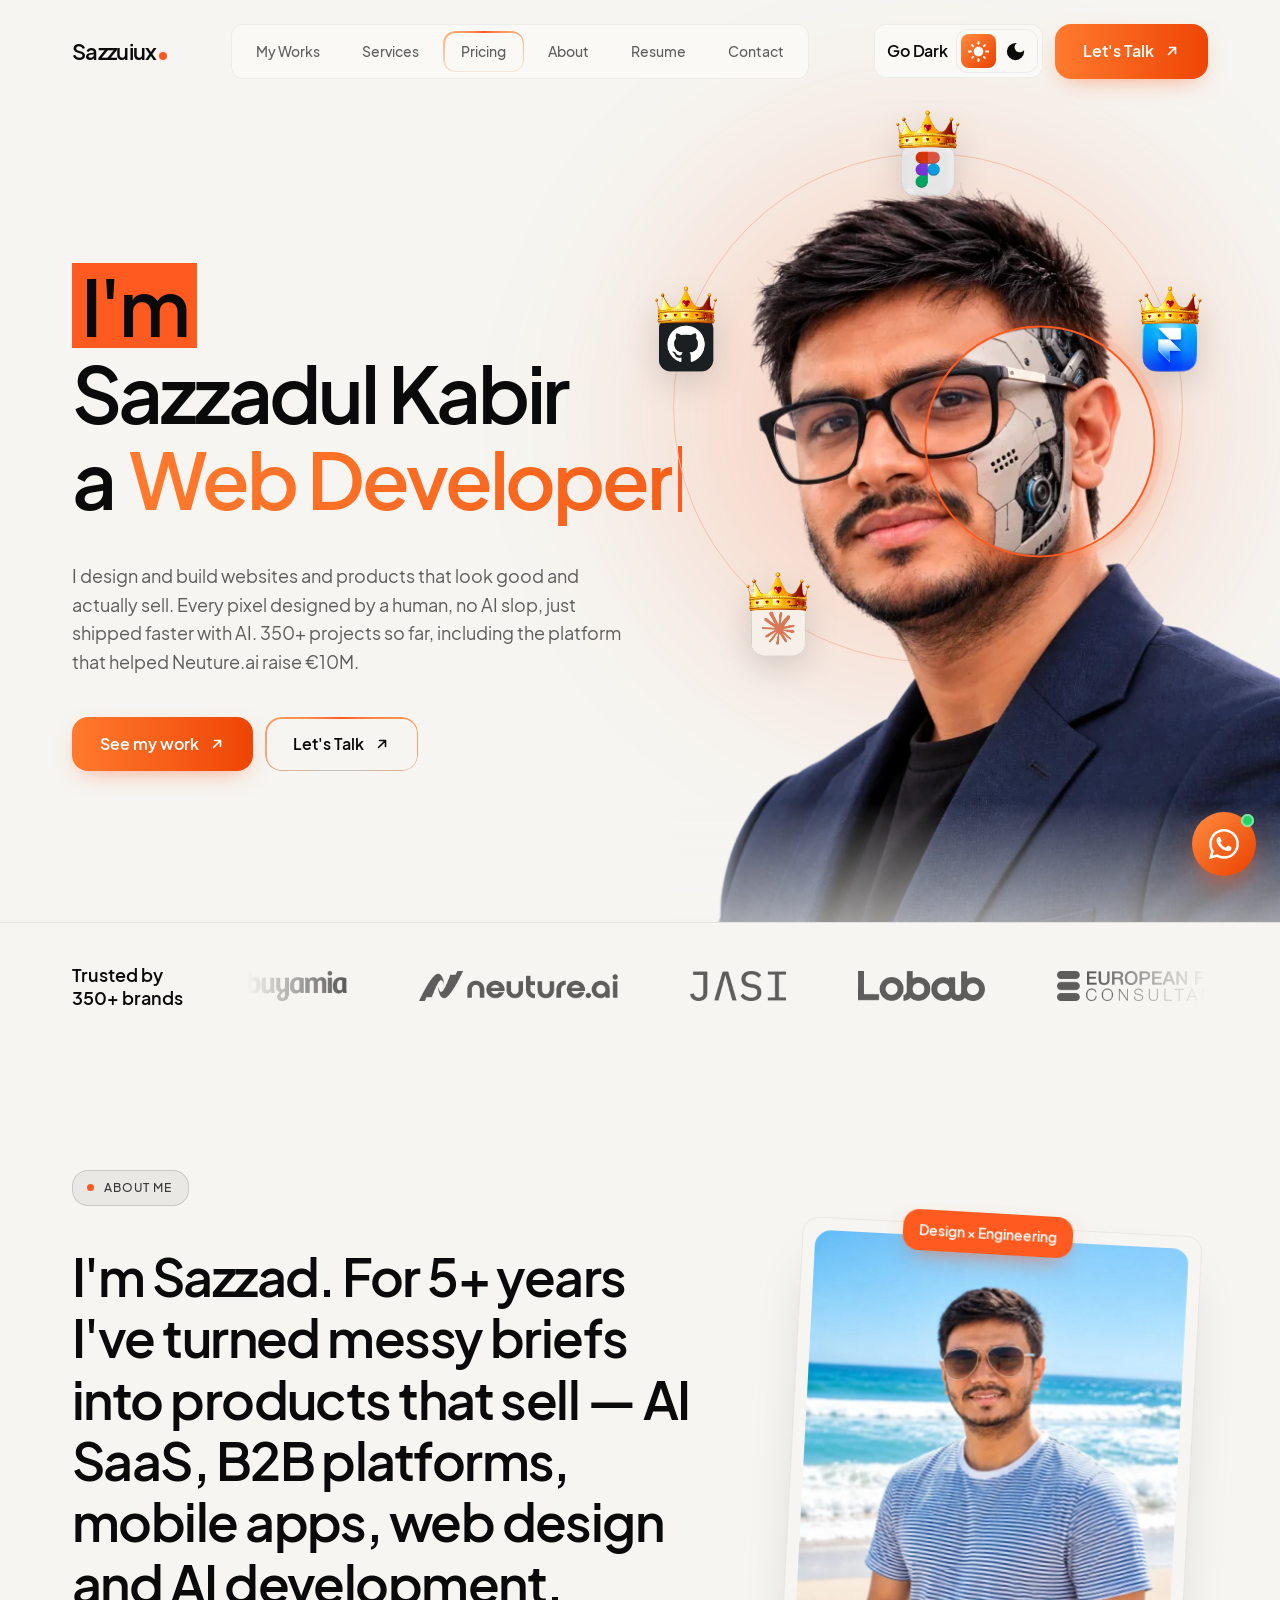
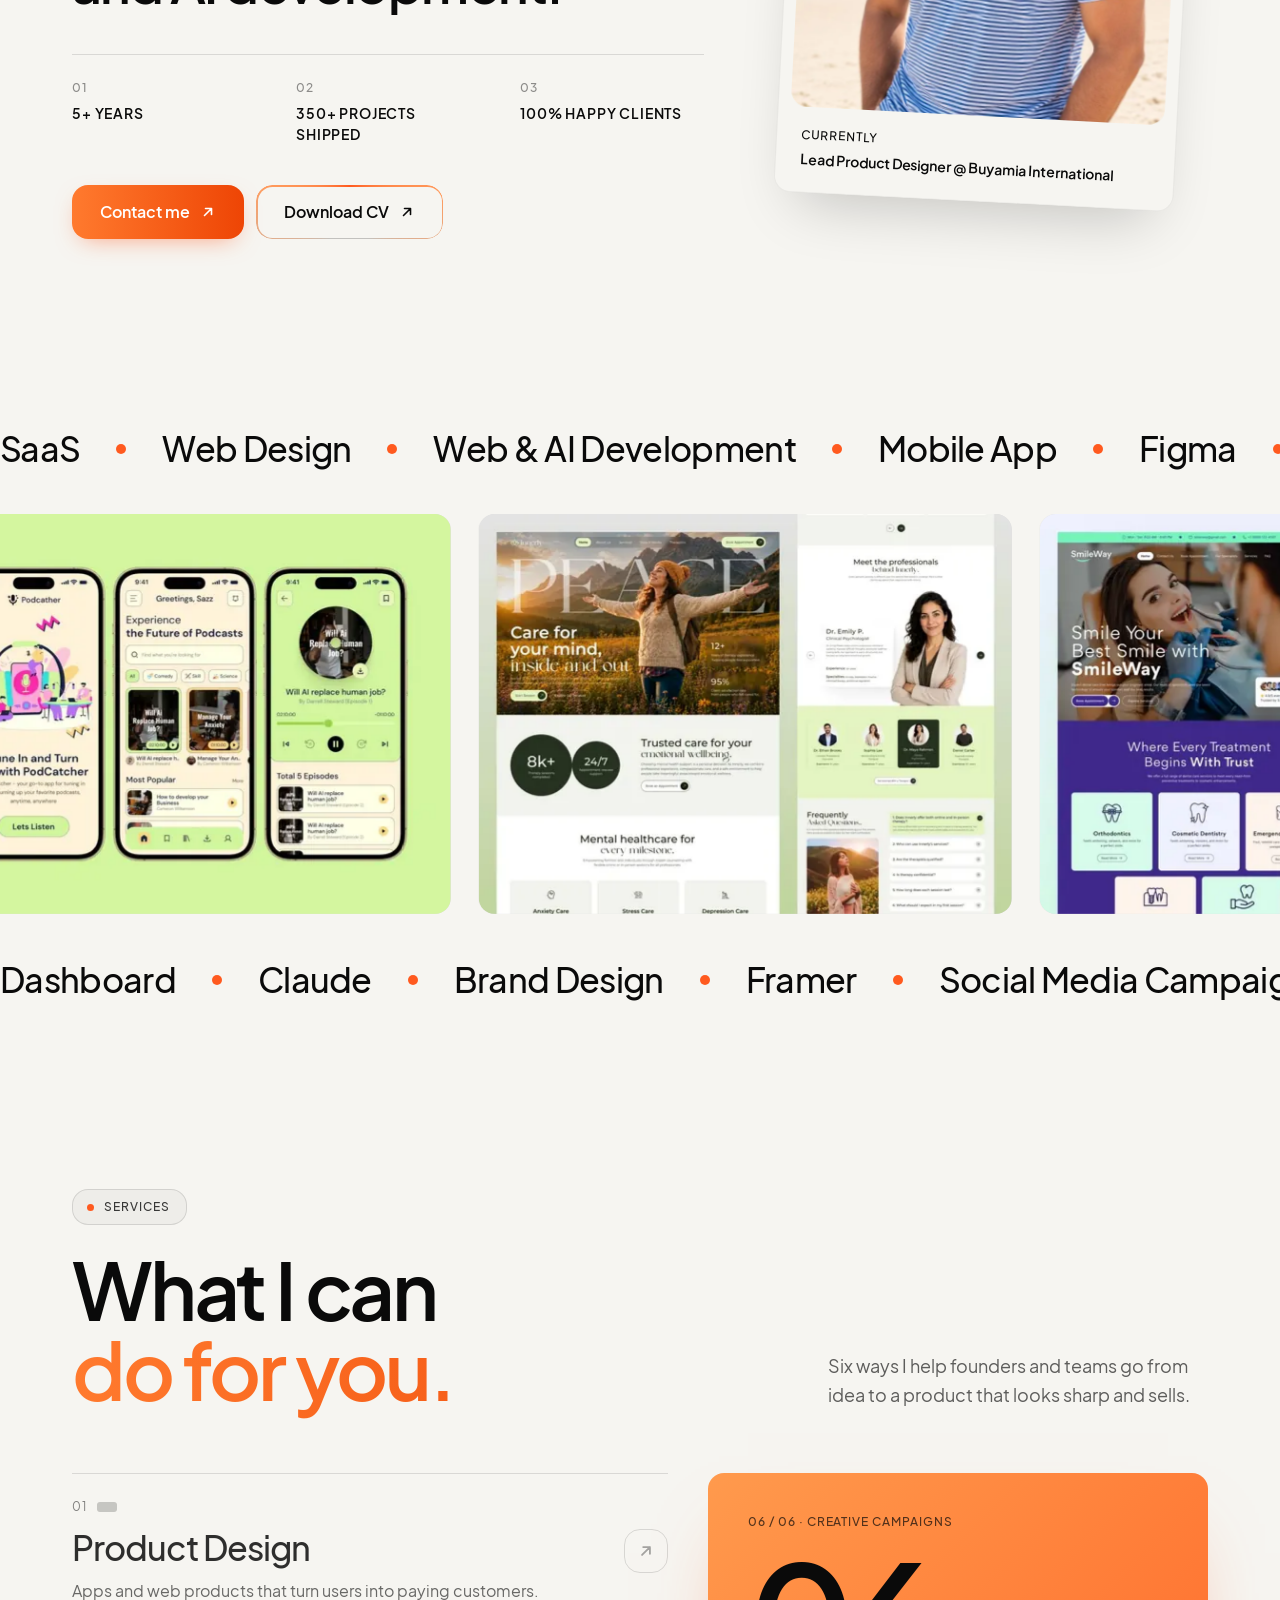
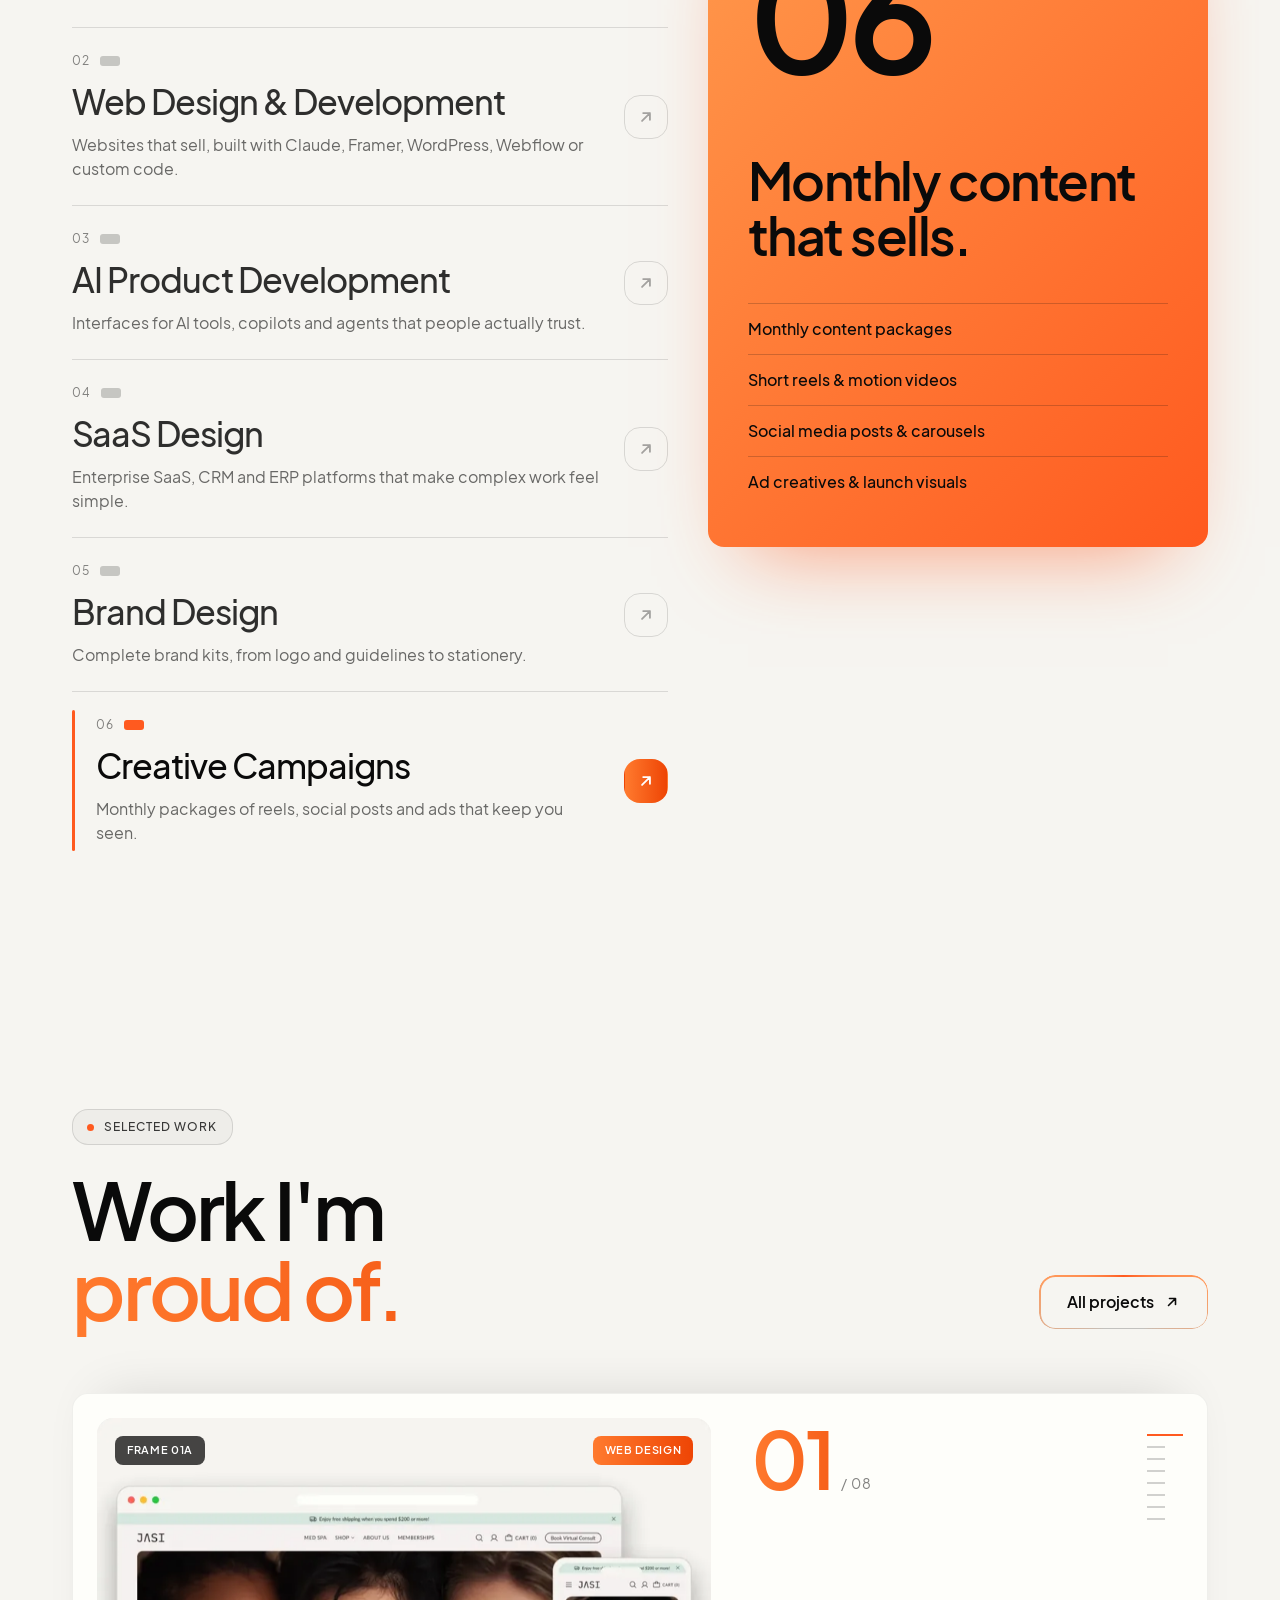
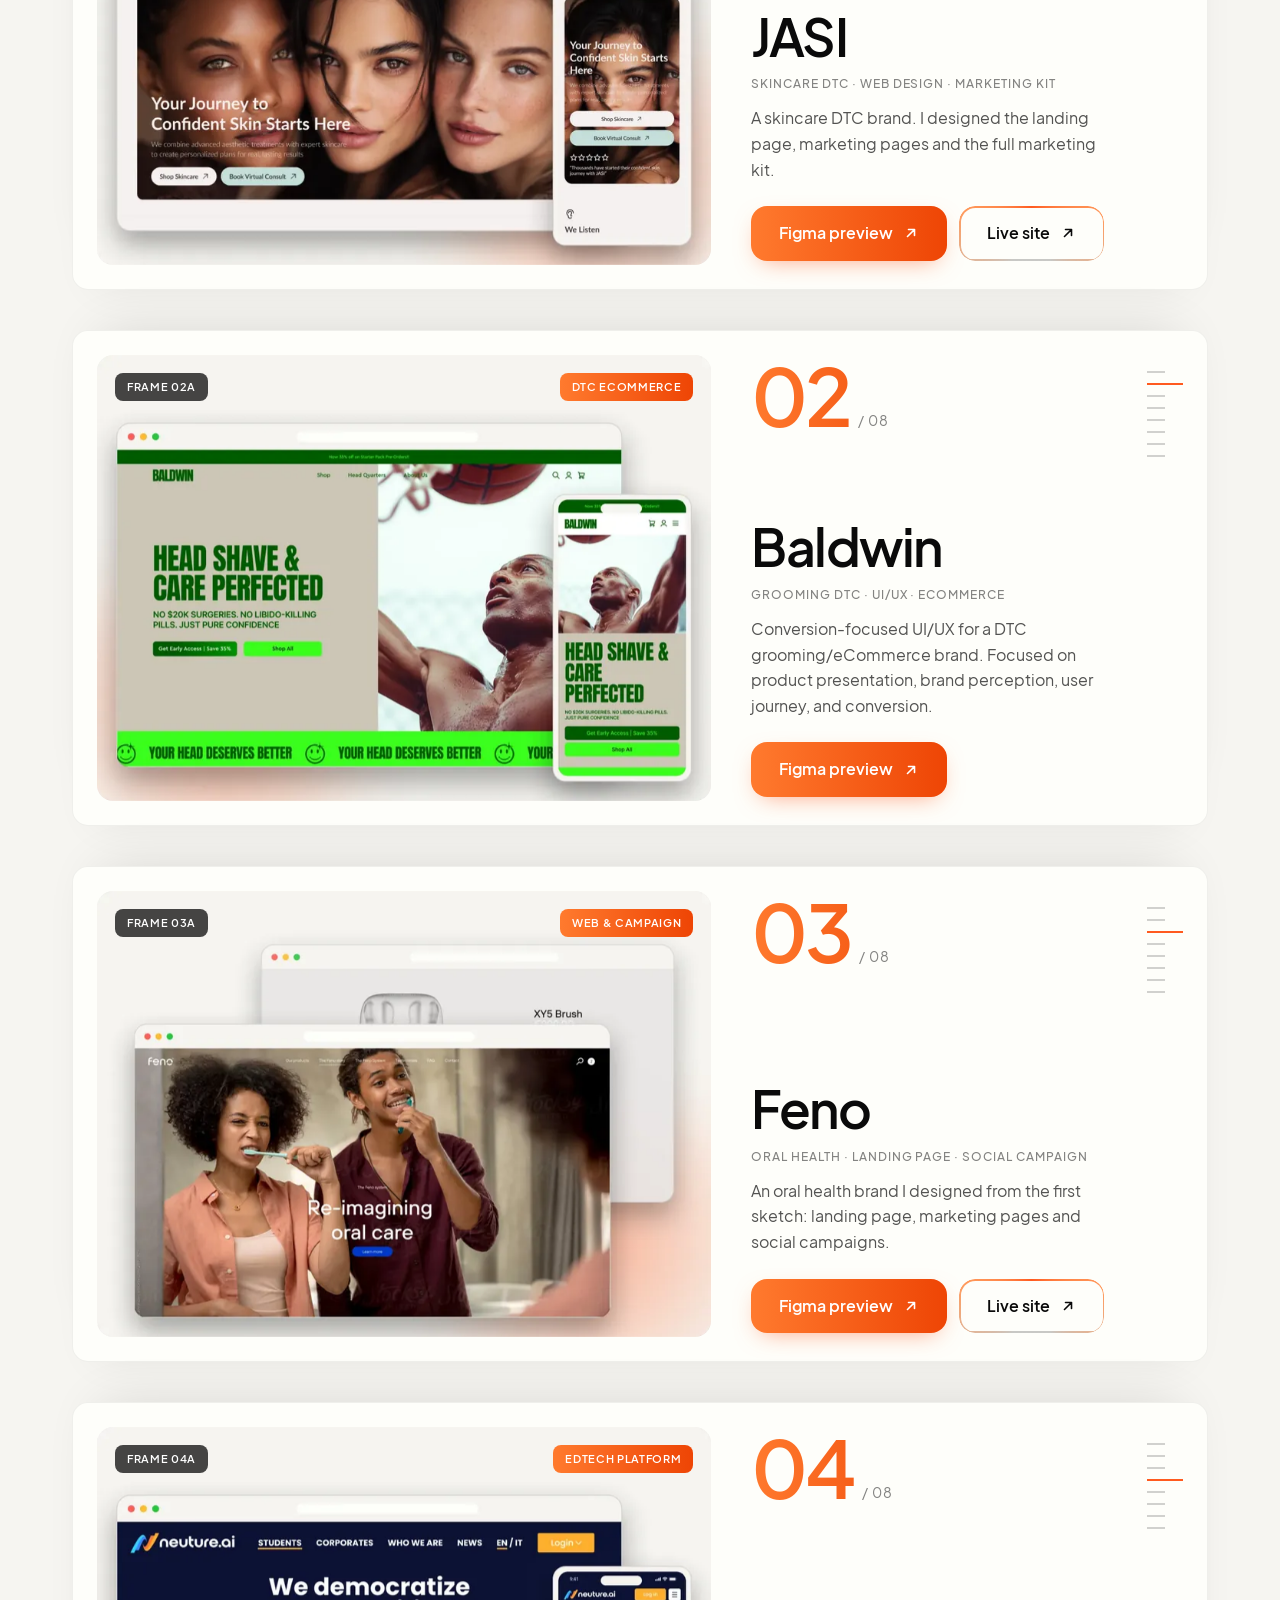
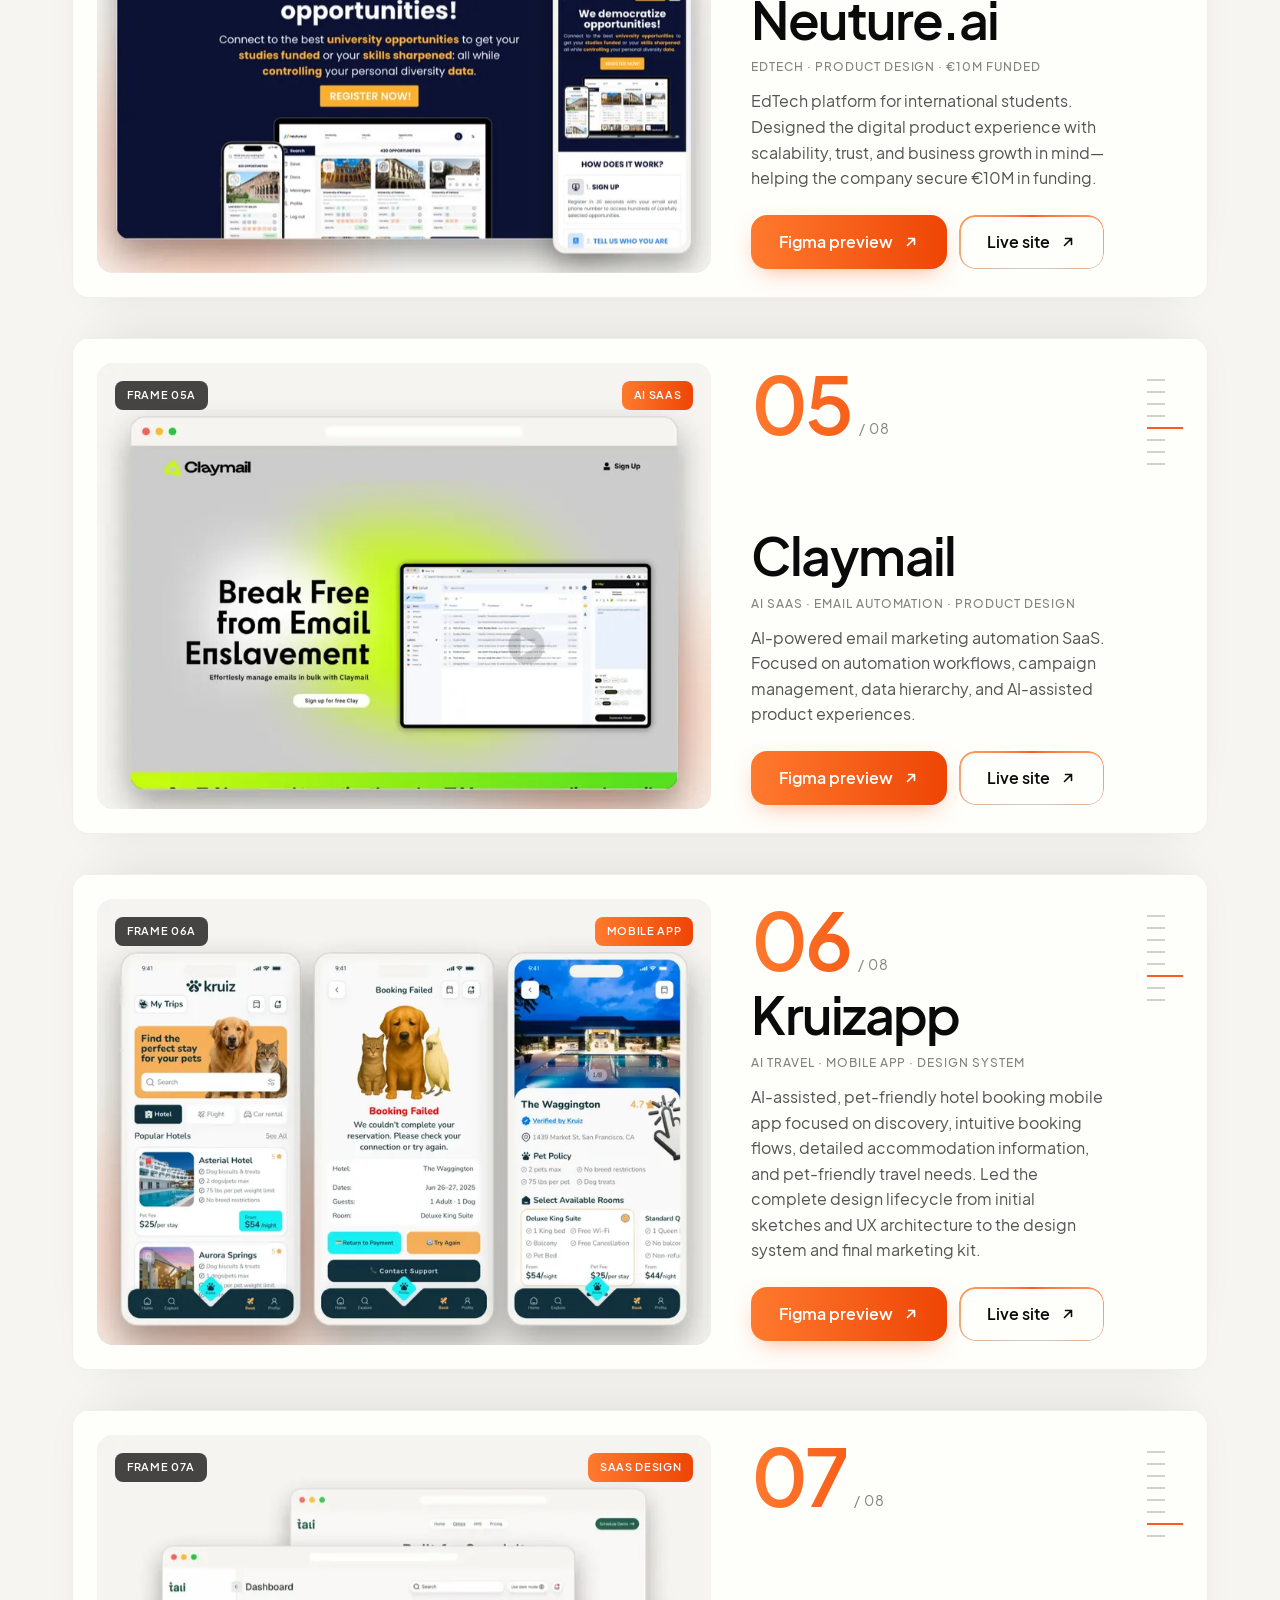
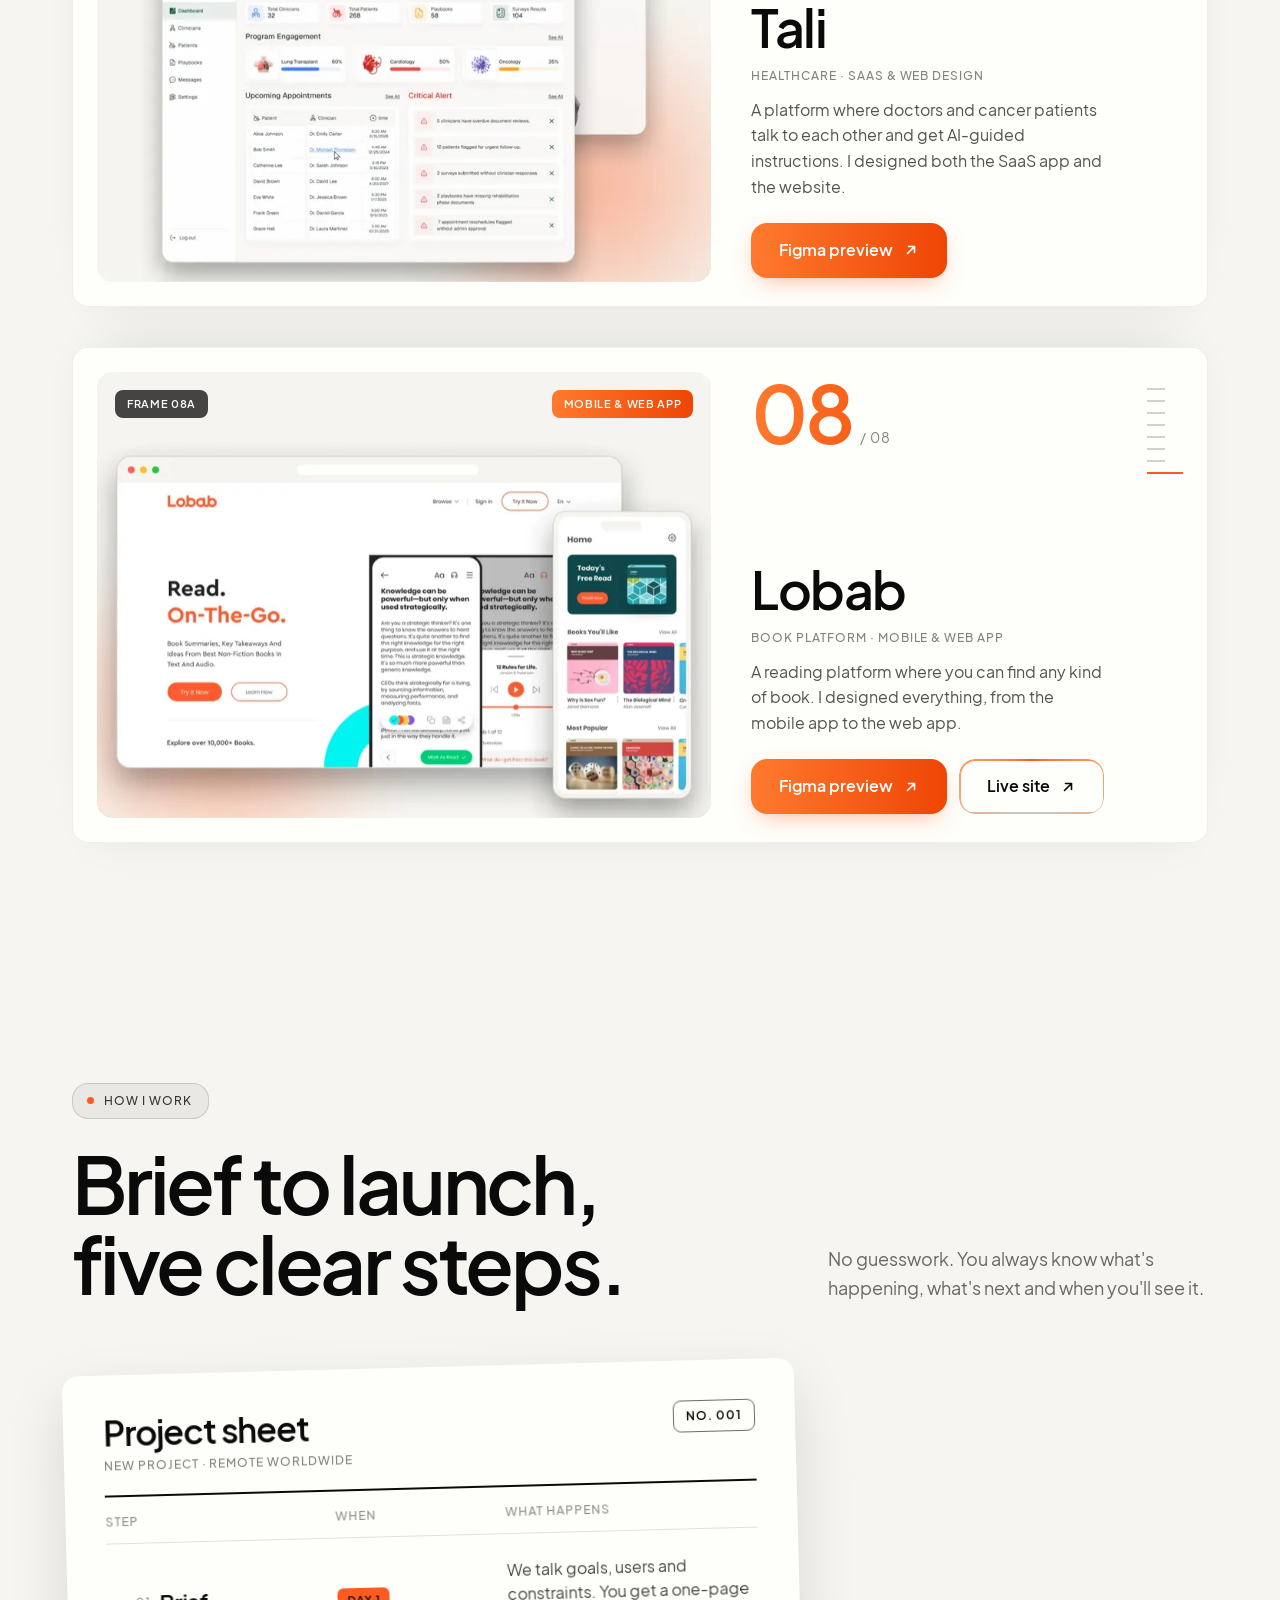
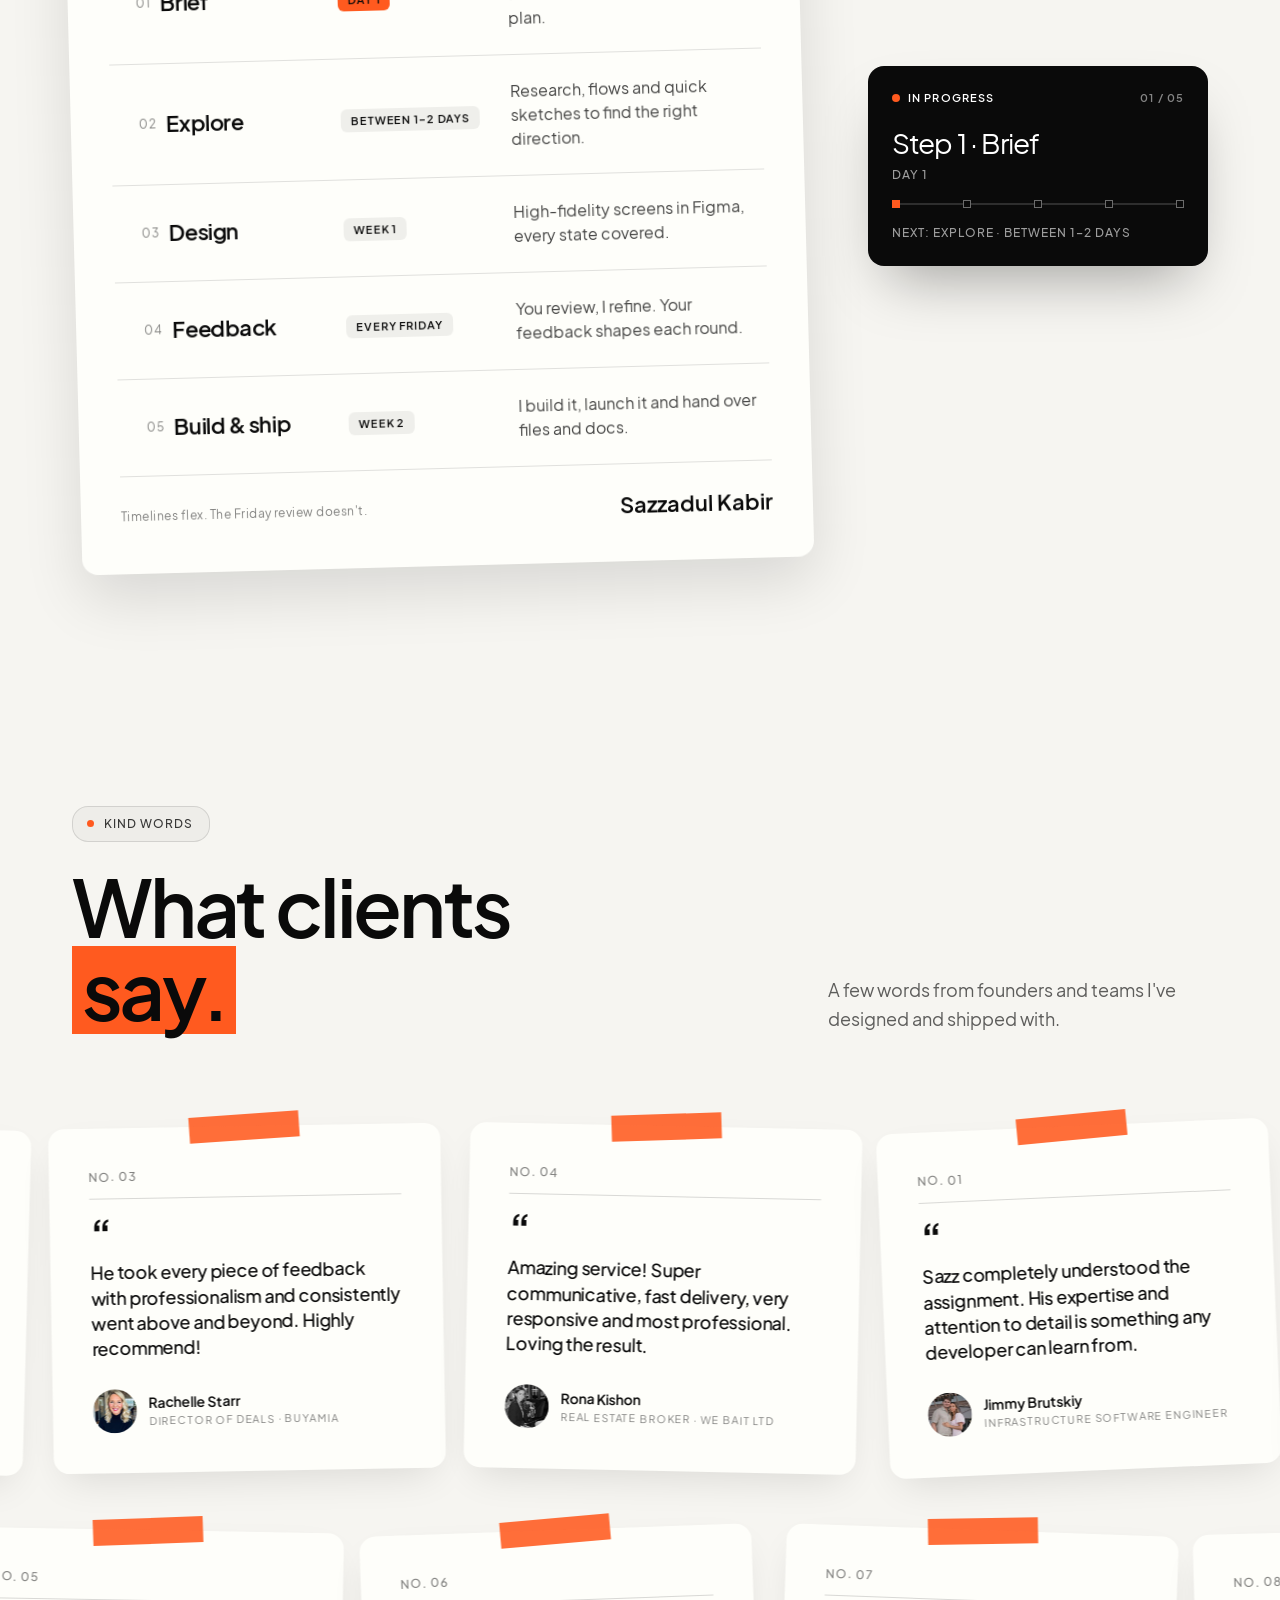
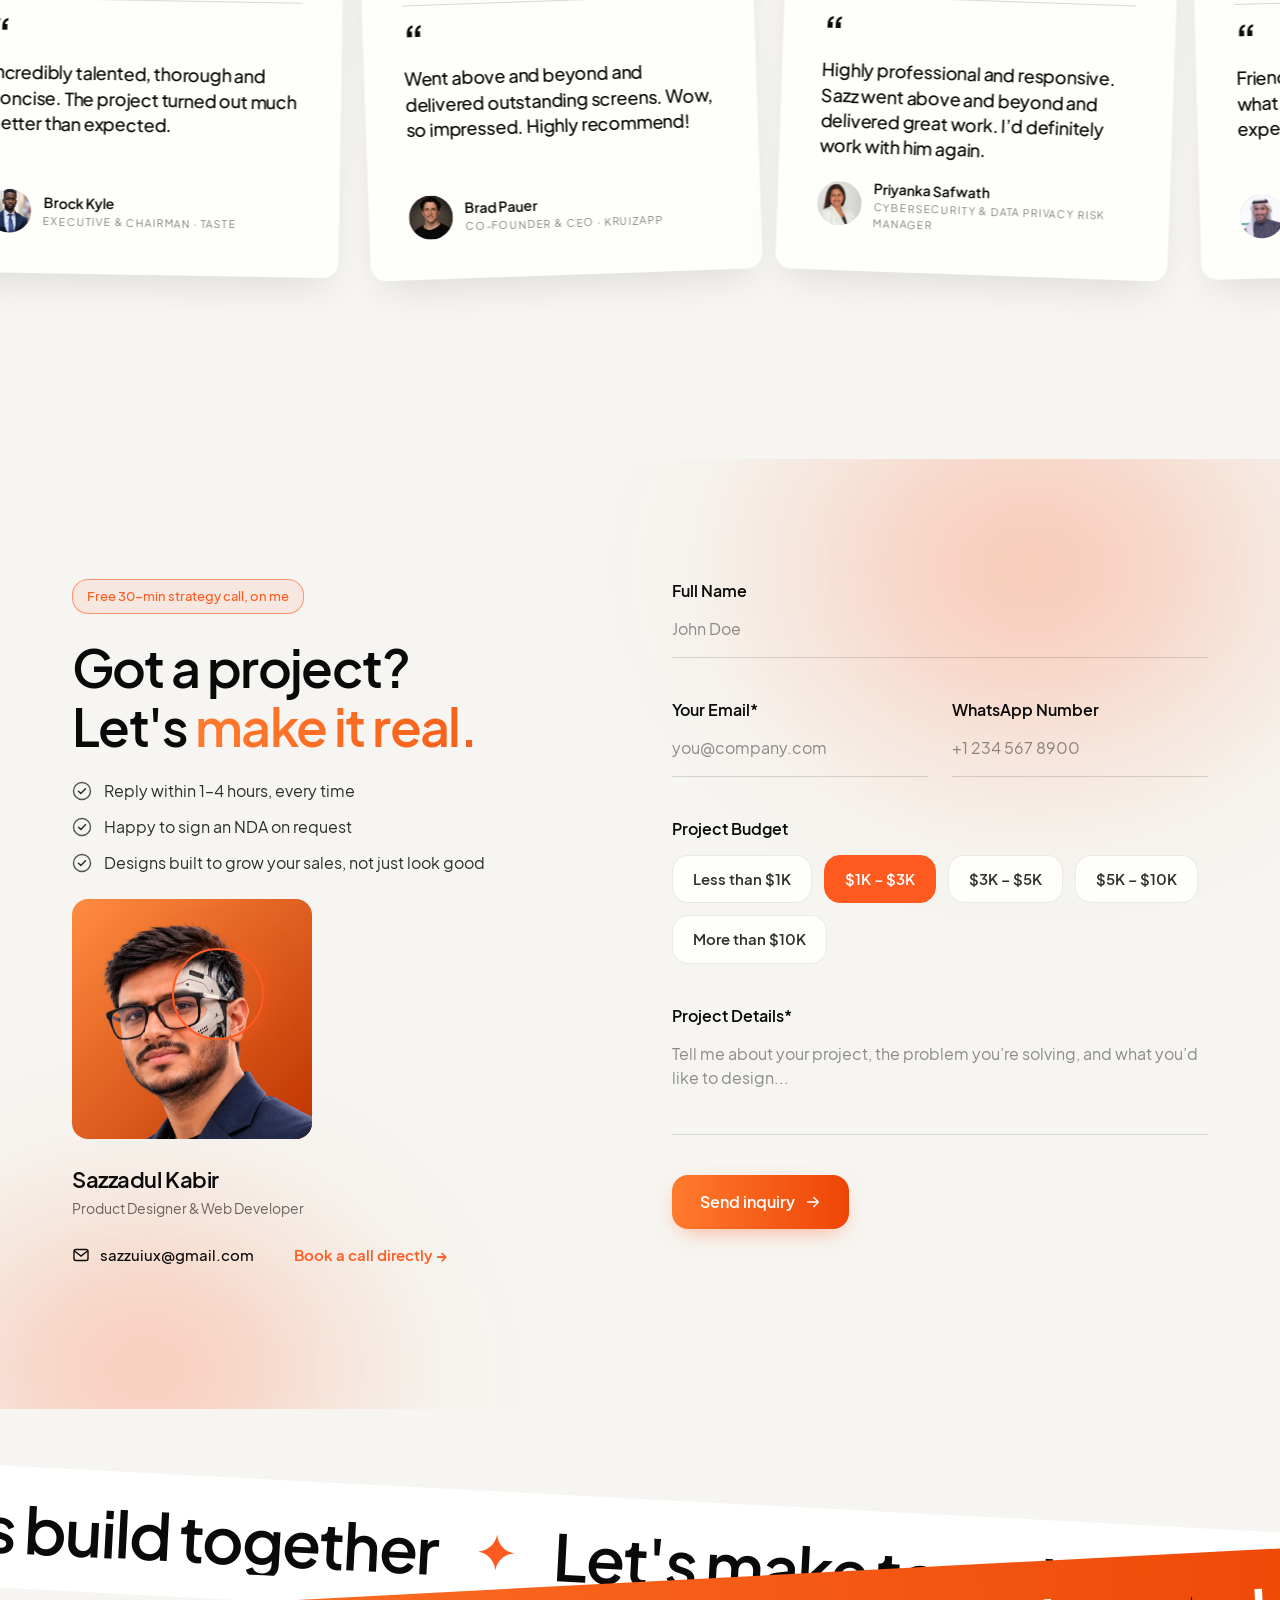
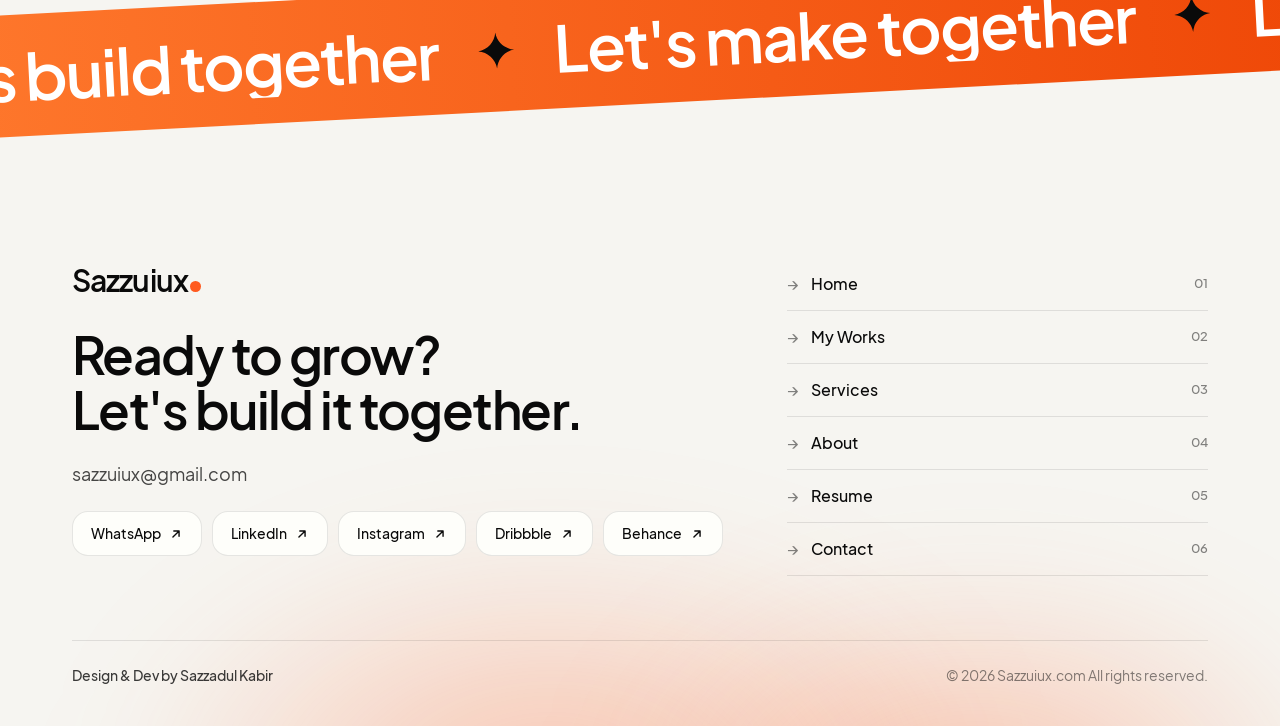
==== commit cdf1ec5c: "Services (tablet/mobile): card spacing from space-xs/space-md tokens, drop clipped shadow (match Fig" ====
--- a/index.html
+++ b/index.html
@@ -38,7 +38,7 @@
   <link rel="icon" href="/assets/img/favicon.svg" type="image/svg+xml">
   <link rel="preload" as="font" type="font/woff2" href="/assets/fonts/PlusJakartaSans-SemiBold.woff2" crossorigin>
   <link rel="preload" as="image" href="/assets/img/hero-human.webp" fetchpriority="high">
-  <link rel="stylesheet" href="/assets/css/style.min.css?v=c1061e61">
+  <link rel="stylesheet" href="/assets/css/style.min.css?v=409ad31a">
 </head>
 <body>
   <script>try{if(!sessionStorage.getItem("szLoaded")&&!matchMedia("(prefers-reduced-motion: reduce)").matches)document.documentElement.classList.add("is-loading")}catch(e){}</script>
--- a/assets/css/style.min.css
+++ b/assets/css/style.min.css
@@ -1 +1 @@
-@font-face{font-family: "Plus Jakarta Sans";font-style: normal;font-weight: 400;font-display: swap;src: url("/assets/fonts/PlusJakartaSans-Regular.woff2") format("woff2")}@font-face{font-family: "Plus Jakarta Sans";font-style: normal;font-weight: 500;font-display: swap;src: url("/assets/fonts/PlusJakartaSans-Medium.woff2") format("woff2")}@font-face{font-family: "Plus Jakarta Sans";font-style: normal;font-weight: 600;font-display: swap;src: url("/assets/fonts/PlusJakartaSans-SemiBold.woff2") format("woff2")}:root{--black: #0a0a0a;--surface: #141414;--light: #f6f5f1;--white: #ffffff;--orange: #ff5a1f;--orange-light: #ff7a2e;--orange-dark: #ee4505;--grad: linear-gradient(90deg,#ff7a2e 0%,#ee4505 100%);--grad-diag: linear-gradient(135deg,#ff8c40 0%,#eb4000 100%);--text-white-muted: rgba(255,255,255,0.65);--text-black-muted: rgba(10,10,10,0.6);--border-dark: rgba(255,255,255,0.14);--border-light: rgba(10,10,10,0.12);--radius: 16px;--container: 1296px;--margin: 72px;--section-y: 120px;--space-xl: 64px;--space-lg: 40px;--space-md: 24px;--space-sm: 12px;--space-xs: 8px;--t-display: 78px;--t-numeral: 150px;--t-marquee: 64px;--t-h2: 80px;--t-h3: 52px;--t-h4: 34px;--t-h5: 22px;--t-body-lg: 18px;--t-body: 16px;--t-small: 14px;--t-label: 12px;--font: "Plus Jakarta Sans",ui-sans-serif,system-ui,-apple-system,"Segoe UI",sans-serif;--ease: cubic-bezier(0.22,1,0.36,1)}@media (max-width: 1023px){:root{--margin: 24px;--section-y: 96px;--space-xl: 48px;--space-lg: 32px;--space-md: 20px;--t-display: 60px;--t-numeral: 110px;--t-marquee: 48px;--t-h2: 56px;--t-h3: 40px;--t-h4: 28px;--t-h5: 20px;--t-body-lg: 17px;--t-body: 15px}}@media (max-width: 767px){:root{--section-y: 72px;--space-xl: 32px;--space-lg: 24px;--space-md: 16px;--space-sm: 12px;--space-xs: 6px;--t-display: 32px;--t-numeral: 72px;--t-marquee: 32px;--t-h2: 40px;--t-h3: 30px;--t-h4: 24px;--t-h5: 18px;--t-body-lg: 16px;--t-body: 15px;--t-small: 13px;--t-label: 11px}}*,*::before,*::after{box-sizing: border-box}html{scroll-behavior: smooth;-webkit-text-size-adjust: 100%}body{margin: 0;font-family: var(--font);font-size: var(--t-body);line-height: 1.5;color: var(--white);background: var(--black);-webkit-font-smoothing: antialiased;overflow-x: hidden}img{display: block;max-width: 100%}a{color: inherit;text-decoration: none}button{font: inherit;color: inherit;background: none;border: 0;padding: 0;cursor: pointer}input,textarea{font: inherit;color: inherit}h1,h2,h3,h4,h5,p{margin: 0}h1,h2,h3,h4,h5{font-weight: 600;letter-spacing: -0.03em;line-height: 1.05}ul{margin: 0;padding: 0;list-style: none}::selection{background: var(--orange);color: var(--white)}.container{width: 100%;max-width: calc(var(--container) + var(--margin) * 2);margin-inline: auto;padding-inline: var(--margin)}.section{padding-block: var(--section-y);position: relative}.section--dark{background: var(--black);color: var(--white)}.section--light{background: var(--light);color: var(--black)}.clip{overflow: hidden}.sr-only{position: absolute;width: 1px;height: 1px;padding: 0;margin: -1px;overflow: hidden;clip: rect(0,0,0,0);white-space: nowrap;border: 0}.skip-link{position: fixed;top: 12px;left: 12px;z-index: 1000;padding: 10px 16px;background: var(--orange);color: var(--white);border-radius: 12px;transform: translateY(-200%);transition: transform 0.2s}.skip-link:focus{transform: none}:focus-visible{outline: 2px solid var(--orange);outline-offset: 3px;border-radius: 6px}.t-h2{font-size: var(--t-h2);letter-spacing: -0.04em;line-height: 1}.t-h3{font-size: var(--t-h3);line-height: 1.12}.t-h4{font-size: var(--t-h4)}.t-h5{font-size: var(--t-h5);letter-spacing: -0.02em}.t-lg{font-size: var(--t-body-lg);line-height: 1.6}.t-small{font-size: var(--t-small)}.t-label{font-size: var(--t-label);font-weight: 500;letter-spacing: 0.08em;text-transform: uppercase}.muted-dark{color: var(--text-white-muted)}.muted-light{color: var(--text-black-muted)}.grad-text{background: var(--grad);background-size: 200% 100%;-webkit-background-clip: text;background-clip: text;color: transparent;animation: gradShift 6s ease-in-out infinite}.orange{color: var(--orange)}.chip-hl{display: inline-block;background: var(--orange);color: var(--black);padding: 0 0.12em 0.02em;line-height: 1.08}.label{display: inline-flex;align-items: center;gap: 10px;padding: 8px 16px 8px 14px;border-radius: var(--radius);font-size: var(--t-label);font-weight: 500;letter-spacing: 0.08em;text-transform: uppercase}.label::before{content: "";width: 7px;height: 7px;border-radius: 50%;background: var(--orange)}.label--dark{background: rgba(255,255,255,.05);border: 1px solid var(--border-dark);color: rgba(255,255,255,.8)}.label--light{background: rgba(10,10,10,.05);border: 1px solid rgba(10,10,10,.14);color: rgba(10,10,10,.8)}.sec-head{display: flex;flex-wrap: wrap;align-items: flex-end;justify-content: space-between;gap: var(--space-lg);margin-bottom: var(--space-xl)}.sec-head__title{display: flex;flex-direction: column;align-items: flex-start;gap: var(--space-md)}.sec-head__desc{max-width: 380px;min-width: 260px;flex: 1 1 260px}@media (min-width: 1024px){.sec-head__desc{flex: 0 1 380px}}.btn{--pad-x: 28px;--pad-y: 16px;position: relative;display: inline-flex;align-items: center;justify-content: center;gap: 10px;padding: var(--pad-y) var(--pad-x);border-radius: var(--radius);font-size: 16px;font-weight: 600;line-height: 1.4;white-space: nowrap;transition: transform 0.3s var(--ease),background-color 0.3s,border-color 0.3s,box-shadow 0.3s;isolation: isolate;overflow: hidden}@media (max-width: 1023px){.btn{--pad-x: 24px;--pad-y: 14px;font-size: 15px}}@media (max-width: 767px){.btn{--pad-x: 20px;--pad-y: 12px;font-size: 14px;gap: 8px}}.btn svg{width: 16px;height: 16px;flex: none;transition: transform 0.35s var(--ease)}.btn:hover svg{transform: translate(2px,-2px)}.btn:active{transform: scale(0.97)}.btn--primary{color: var(--white);background: linear-gradient(90deg,#ff7a2e,#ee4505,#ff7a2e);background-size: 200% 100%;background-position: 0% 0;box-shadow: 0 8px 24px -10px rgba(255,90,31,0.6);transition: background-position 0.6s var(--ease),transform 0.3s var(--ease),box-shadow 0.3s}.btn--primary:hover{background-position: 100% 0;box-shadow: 0 12px 30px -10px rgba(255,90,31,0.8)}.btn--ghost-dark{color: var(--white);--base: rgba(255,255,255,.25)}.btn--ghost-dark:hover{background: rgba(255,255,255,.08)}.btn--ghost-light{color: var(--black);--base: rgba(10,10,10,.22)}.btn--ghost-light:hover{background: rgba(10,10,10,.06)}@property --ang{syntax: "<angle>";inherits: false;initial-value: 0deg}.btn--ghost-dark::before,.btn--ghost-light::before{content: "";position: absolute;inset: 0;z-index: -1;border-radius: inherit;padding: 1.5px;pointer-events: none;background: conic-gradient(from var(--ang),#ff5a1f,#ff9a5c 22%,var(--base) 40%,var(--base) 60%,#ff9a5c 80%,#ff5a1f);-webkit-mask: linear-gradient(#000 0 0) content-box,linear-gradient(#000 0 0);-webkit-mask-composite: xor;mask-composite: exclude;animation: borderSpin 3s linear infinite}@keyframes borderSpin{to{--ang: 360deg}}.btn--block{width: 100%}.btn-row{display: flex;flex-wrap: wrap;gap: var(--space-sm)}.glow{position: absolute;pointer-events: none;border-radius: 50%;background: radial-gradient(closest-side,rgba(255,90,31,0.5),rgba(255,90,31,0));filter: blur(60px);z-index: 0;animation: glowFloat 16s ease-in-out infinite alternate}.glow--b{animation-duration: 21s;animation-delay: -6s}@keyframes glowFloat{0%{transform: translate3d(0,0,0) scale(1)}33%{transform: translate3d(6%,-8%,0) scale(1.12)}66%{transform: translate3d(-7%,5%,0) scale(0.92)}100%{transform: translate3d(4%,7%,0) scale(1.06)}}@keyframes gradShift{0%,100%{background-position: 0% 50%}50%{background-position: 100% 50%}}@keyframes spin{to{transform: rotate(360deg)}}@keyframes marquee{to{transform: translate3d(-50%,0,0)}}@keyframes blink{50%{opacity: 0}}.nav{position: fixed;inset: 0 0 auto 0;z-index: 100;padding-block: 24px;transition: padding 0.4s var(--ease),background 0.4s,backdrop-filter 0.4s,border-color 0.4s;border-bottom: 1px solid transparent}.nav.is-scrolled{padding-block: 12px;background: rgba(10,10,10,0.72);backdrop-filter: blur(16px);-webkit-backdrop-filter: blur(16px);border-bottom-color: rgba(255,255,255,0.06)}.nav__inner{display: flex;align-items: center;justify-content: space-between;gap: 16px}.logo{display: inline-flex;align-items: baseline;gap: 2px;font-size: 22px;font-weight: 600;letter-spacing: -0.03em;color: var(--white)}.logo__dot{width: 0.36em;height: 0.36em;border-radius: 50%;background: var(--orange);flex: none}@media (max-width: 1023px){.logo{font-size: 20px}}@media (max-width: 767px){.logo{font-size: 18px}}.nav__links{display: flex;gap: 6px;padding: 6px;border-radius: 12px;background: rgba(255,255,255,0.06);border: 1px solid rgba(255,255,255,0.1)}.nav__links a{padding: 10px 18px;border-radius: 12px;font-size: 14px;font-weight: 500;color: var(--text-white-muted);transition: color 0.25s,background 0.25s}.nav__links a:hover{color: var(--white)}.nav__links a.is-active{color: var(--white);background: rgba(255,255,255,0.1)}.nav__actions{display: flex;align-items: center;gap: 12px}.nav__menu-btn{display: none;width: 44px;height: 44px;border-radius: 12px;border: 1px solid rgba(255,255,255,.2);align-items: center;justify-content: center}.nav__menu-btn span,.nav__menu-btn span::before,.nav__menu-btn span::after{display: block;width: 16px;height: 1.6px;background: var(--white);border-radius: 2px;position: relative;transition: transform 0.3s var(--ease),opacity 0.2s}.nav__menu-btn span::before,.nav__menu-btn span::after{content: "";position: absolute;left: 0}.nav__menu-btn span::before{top: -5px}.nav__menu-btn span::after{top: 5px}.nav.is-open .nav__menu-btn span{background: transparent}.nav.is-open .nav__menu-btn span::before{transform: translateY(5px) rotate(45deg)}.nav.is-open .nav__menu-btn span::after{transform: translateY(-5px) rotate(-45deg)}.nav__panel{display: none;margin-top: 16px;padding: 8px 20px 20px;border-radius: var(--radius);background: var(--surface);border: 1px solid var(--border-dark)}.nav__panel a.panel-link{display: flex;align-items: center;justify-content: space-between;padding: 16px 0;border-bottom: 1px solid var(--border-dark);font-size: var(--t-h5);font-weight: 600;letter-spacing: -0.02em}.nav__panel a.panel-link.is-active{color: var(--orange)}.nav__panel a.panel-link.is-active span::before{content: "";display: inline-block;width: 8px;height: 8px;border-radius: 50%;background: var(--orange);margin-right: 12px;vertical-align: middle}.nav__panel .btn{margin-top: 24px}@media (max-width: 1023px){.nav__links{display: none}.nav__menu-btn{display: inline-flex}.nav.is-open{background: rgba(10,10,10,0.96);backdrop-filter: blur(16px)}.nav__panel{display: block;overflow: hidden;max-height: 0;margin-top: 0;padding-block: 0;opacity: 0;visibility: hidden;transform: translateY(-10px);border-color: transparent;transition: max-height 0.5s var(--ease),margin-top 0.5s var(--ease),padding 0.5s var(--ease),opacity 0.35s ease,transform 0.5s var(--ease),visibility 0s linear 0.5s,border-color 0.3s}.nav.is-open .nav__panel{max-height: 560px;margin-top: 16px;padding-block: 8px 20px;opacity: 1;visibility: visible;transform: none;border-color: var(--border-dark);transition-delay: 0s}.nav{transition: padding 0.4s var(--ease),background 0.45s ease,backdrop-filter 0.4s,border-color 0.4s}}@media (max-width: 767px){.nav__actions .btn{display: none}}@keyframes panelIn{from{opacity: 0;transform: translateY(-8px)}}.hero{position: relative;min-height: 100vh;min-height: 100svh;overflow: hidden;display: flex;align-items: stretch;padding-top: 112px}.hero .glow--1{width: 760px;height: 760px;right: 4%;top: 6%}.hero__inner{position: relative;z-index: 1;display: grid;grid-template-columns: minmax(0,1fr) minmax(0,540px);gap: var(--space-lg);align-items: center;width: 100%}.hero__copy{padding-block: var(--space-xl);max-width: 760px}.hero__title{font-size: var(--t-display);letter-spacing: -0.04em;line-height: 1.1}.hero__title .chip-hl{margin-bottom: 2px}.hero__role{display: flex;align-items: center;gap: 0.2em;white-space: nowrap}.hero__rotator{display: inline-flex;align-items: center}.hero__rotator .grad-text{padding-bottom: 0.18em;margin-bottom: -0.18em}.r-rotator{display: inline-block;white-space: nowrap;min-height: 1em;vertical-align: top}.r-rotator .caret{display: inline-block;width: 0.06em;height: 0.8em;margin-left: 0.08em;background: var(--orange);animation: blink 1s steps(1) infinite}.hero__rotator .caret{display: inline-block;width: 4px;height: 0.85em;margin-left: 6px;background: var(--orange);animation: blink 1s steps(1) infinite}.hero__bio{margin-top: var(--space-lg);max-width: 600px}.hero .btn-row{margin-top: var(--space-lg)}.hero__photo{position: relative;align-self: end;justify-self: end;width: 100%;max-width: 540px;aspect-ratio: 613 / 920;margin-bottom: 0}.hero__ring{position: absolute;left: 0;right: 0;top: 6%;aspect-ratio: 1;border-radius: 50%;border: 1px solid rgba(255,255,255,0.08)}.hero__photo .fade{position: absolute;inset: auto 0 0 0;height: 22%;z-index: 3;pointer-events: none;background: linear-gradient(to bottom,rgba(10,10,10,0),var(--black))}.reveal-photo{position: relative;touch-action: pan-y}.reveal-photo img{position: absolute;inset: 0;width: 100%;height: 100%;object-fit: cover;user-select: none;-webkit-user-drag: none}.reveal-photo .robot{z-index: 2;-webkit-mask-image: radial-gradient(circle var(--r,100px) at var(--mx,62%) var(--my,33%),#000 97%,transparent 100%);mask-image: radial-gradient(circle var(--r,100px) at var(--mx,62%) var(--my,33%),#000 97%,transparent 100%)}.reveal-photo .lens{position: absolute;z-index: 4;pointer-events: none;width: calc(var(--r,100px) * 2);aspect-ratio: 1;left: var(--mx,62%);top: var(--my,33%);transform: translate(-50%,-50%);border-radius: 50%;border: 2px solid var(--orange);box-shadow: 0 0 0 8px rgba(255,90,31,0.08),0 0 40px rgba(255,90,31,0.35)}.trusted{border-top: 1px solid rgba(255,255,255,.1);padding-block: var(--space-lg);background: var(--black)}.trusted__inner{display: flex;align-items: center;gap: var(--space-xl)}.trusted__label{flex: none;font-size: 18px;font-weight: 600;line-height: 1.3;color: rgba(255,255,255,.9)}.marquee{position: relative;overflow: hidden;flex: 1;min-width: 0;-webkit-mask-image: linear-gradient(90deg,transparent,#000 10%,#000 88%,transparent);mask-image: linear-gradient(90deg,transparent,#000 10%,#000 88%,transparent)}.marquee__track{display: flex;width: max-content;animation: marquee var(--dur,40s) linear infinite}.marquee__track--rev{animation-direction: reverse}.marquee:hover .marquee__track.pause-hover{animation-play-state: paused}.logos{display: flex;align-items: center;gap: 72px;padding-right: 72px}.logos img{height: 30px;width: auto;opacity: 0.55;transition: opacity 0.3s}.logos img:hover{opacity: 1}@media (max-width: 767px){.trusted__inner{flex-direction: column;align-items: flex-start;gap: var(--space-md)}.trusted__label{font-size: 16px}.marquee{width: 100%}.logos{gap: 40px;padding-right: 40px}.logos img{height: 22px}}.about__grid{display: grid;grid-template-columns: minmax(0,1fr) 440px;gap: var(--space-xl);align-items: center}.about__copy{display: flex;flex-direction: column;align-items: flex-start;gap: var(--space-lg)}.scroll-text{font-size: var(--t-h3);font-weight: 600;letter-spacing: -0.03em;line-height: 1.18}.scroll-text .w{color: rgba(10,10,10,0.16);transition: color 0.25s linear}.scroll-text .w.on{color: var(--black)}.stats{display: flex;flex-wrap: wrap;gap: var(--space-lg);width: 100%;border-top: 1px solid var(--border-light);padding-top: var(--space-md)}.stat{flex: 1 1 160px;display: flex;flex-direction: column;gap: 6px}.stat .t-label{color: rgba(10,10,10,.45)}.stat strong{font-size: var(--t-small);font-weight: 600;letter-spacing: 0.06em;text-transform: uppercase}.about__photo{position: relative;width: 100%;max-width: 440px;justify-self: center;padding: 20px 20px 0}.photo-card{background: var(--light);border-radius: var(--radius);padding: 12px 12px 22px;transform: rotate(3deg);border: 1px solid rgba(10,10,10,.05);box-shadow: 0 30px 60px -24px rgba(0,0,0,.22);transition: transform 0.6s var(--ease)}.photo-card:hover{transform: rotate(1deg) translateY(-4px)}.photo-card__img{border-radius: var(--radius);overflow: hidden;aspect-ratio: 376 / 480}.photo-card__img img{width: 100%;height: 100%;object-fit: cover}.photo-card__meta{padding: 14px 12px 0;color: var(--black)}.photo-card__meta .t-label{color: var(--black)}.photo-card__meta p{font-size: 14px;font-weight: 600;margin-top: 4px}.sticker{position: absolute;z-index: 2;top: 7px;left: 50%;transform: translateX(-50%) rotate(3.3deg);white-space: nowrap;padding: 10px 16px;border-radius: var(--radius);background: var(--orange);color: var(--white);font-size: 14px;font-weight: 600;box-shadow: 0 10px 24px -10px rgba(255,90,31,.7)}@media (max-width: 1023px){.about__grid{grid-template-columns: 1fr}.about__photo{max-width: 420px}}.showcase{padding-block: var(--space-xl);display: flex;flex-direction: column;gap: var(--space-lg)}.tags{display: flex;align-items: center;gap: 36px;padding-right: 36px}.tags span{font-size: var(--t-h4);font-weight: 500;letter-spacing: -0.02em;white-space: nowrap;color: var(--black)}.tags i{width: 10px;height: 10px;border-radius: 50%;background: var(--orange);flex: none}.shots{display: flex;gap: 28px;padding-right: 28px}.shot{width: 533px;aspect-ratio: 533 / 400;border-radius: var(--radius);overflow: hidden;flex: none;background: #ddd}.shot img{width: 100%;height: 100%;object-fit: cover;transition: transform 0.8s var(--ease)}.shot:hover img{transform: scale(1.04)}.showcase .marquee{-webkit-mask-image: none;mask-image: none}@media (max-width: 1023px){.shot{width: 420px}.tags{gap: 28px;padding-right: 28px}}@media (max-width: 767px){.shot{width: 280px}.shots{gap: 16px;padding-right: 16px}.tags{gap: 20px;padding-right: 20px}.tags i{width: 8px;height: 8px}}.services__body{display: grid;grid-template-columns: minmax(0,1fr) minmax(300px,500px);gap: var(--space-lg);align-items: start}.svc{position: relative;border-top: 1px solid var(--border-dark);transition: opacity 0.5s var(--ease)}.svc.is-dim{opacity: 0.25}.svc__btn{display: flex;align-items: center;gap: var(--space-md);width: 100%;text-align: left;padding: var(--space-md) 0;transition: padding 0.45s var(--ease)}.svc.is-active .svc__btn{padding-left: 24px}.svc::before{content: "";position: absolute;left: 0;top: 18px;bottom: 18px;width: 3px;border-radius: 2px;background: var(--orange);transform: scaleY(0);transform-origin: top;transition: transform 0.45s var(--ease)}.svc.is-active::before{transform: scaleY(1)}.svc__content{flex: 1;min-width: 0;display: flex;flex-direction: column;gap: 6px}.svc__meta{display: flex;align-items: center;gap: 10px;font-size: 12px;letter-spacing: 0.08em;color: rgba(255,255,255,.5)}.svc__meta i{width: 20px;height: 10px;border-radius: 3px;background: rgba(255,255,255,.25);transition: background 0.3s}.svc.is-active .svc__meta i{background: var(--orange)}.svc__title{font-size: var(--t-h4);font-weight: 500;letter-spacing: -0.03em;color: rgba(255,255,255,.85);transition: color 0.3s}.svc.is-active .svc__title{color: var(--white)}.svc__desc{color: rgba(255,255,255,.55)}.svc__arrow{flex: none;width: 44px;height: 44px;border-radius: var(--radius);border: 1px solid rgba(255,255,255,.2);display: grid;place-items: center;transition: background 0.3s,border-color 0.3s,transform 0.4s var(--ease)}.svc__arrow svg{width: 18px;height: 18px}.svc.is-active .svc__arrow{background: var(--grad);border-color: transparent;color: var(--white)}.svc__btn:hover .svc__arrow{transform: rotate(45deg)}.svc-card{position: sticky;top: 110px;border-radius: var(--radius);color: var(--black);overflow: hidden;background: linear-gradient(135deg,#ff9a4d,#ff5a1f 45%,#e43c00);background-size: 220% 220%;animation: gradShift 10s ease-in-out infinite;padding: var(--space-lg) var(--space-lg);box-shadow: 0 40px 80px -40px rgba(255,90,31,0.6)}.svc-card__label{color: rgba(10,10,10,.7)}.svc-card__num{font-size: var(--t-numeral);font-weight: 600;letter-spacing: -0.05em;line-height: 1;margin-top: 8px}.svc-card__title{font-size: var(--t-h3);line-height: 1.05;margin-top: var(--space-xl)}.svc-card__list{margin-top: var(--space-lg)}.svc-card__list li{padding: 13px 0;border-top: 1px solid rgba(10,10,10,.2);font-weight: 500}.svc-card .swap{transition: opacity 0.35s var(--ease),transform 0.45s var(--ease)}.svc-card.is-swapping .swap{opacity: 0;transform: translateY(10px)}@media (max-width: 1023px){.services__body{grid-template-columns: 1fr}.svc-card{position: relative;top: 0;margin: 4px 0 var(--space-md)}.svc-card__title{margin-top: var(--space-lg)}}@media (max-width: 767px){.svc-card{padding: var(--space-lg) var(--space-md)}.svc__arrow{width: 40px;height: 40px}}.works__list{display: flex;flex-direction: column;gap: var(--space-lg)}.work{position: sticky;top: calc(96px + var(--i) * 18px);display: grid;grid-template-columns: minmax(0,760fr) minmax(280px,440fr) auto;gap: var(--space-lg);padding: var(--space-md);border-radius: var(--radius);background: var(--surface);border: 1px solid var(--border-dark);transform-origin: 50% 0;box-shadow: 0 -30px 60px -30px rgba(0,0,0,.8)}.work__cover{position: relative;border-radius: var(--radius);overflow: hidden;aspect-ratio: 760 / 552;background: linear-gradient(135deg,#222,#0d0d0d)}.work__cover .glow{width: 70%;aspect-ratio: 1;height: auto}.work__cover .mock{position: absolute;inset: 0;width: 100%;height: 100%;object-fit: cover;transition: transform 0.8s var(--ease)}.work__cover:hover .mock{transform: scale(1.03)}.work__pills{position: absolute;z-index: 2;inset: 18px 18px auto 18px;display: flex;justify-content: space-between;gap: 8px}.pill{padding: 6px 12px;border-radius: 8px;font-size: 11px;font-weight: 600;letter-spacing: 0.06em}.pill--dark{background: rgba(10,10,10,.75);color: var(--white)}.pill--orange{background: var(--grad);color: var(--white)}.work__info{display: flex;flex-direction: column;gap: var(--space-sm);padding-block: 4px}.work__num{display: flex;align-items: flex-end;gap: 8px}.work__num b{font-size: var(--t-h2);font-weight: 600;letter-spacing: -0.04em;line-height: 0.9}.work__num small{font-size: 14px;color: rgba(255,255,255,.5);letter-spacing: 0.08em}.work__name{font-size: var(--t-h3);margin-top: auto}.work__meta{color: rgba(255,255,255,.5)}.work__desc{color: rgba(255,255,255,.7);max-width: 400px;line-height: 1.6}.work__info .btn-row{margin-top: var(--space-sm)}.work__ticks{display: flex;flex-direction: column;gap: 10px;padding-top: 16px}.work__ticks i{display: block;width: 18px;height: 2px;background: rgba(255,255,255,.25)}.work__ticks i.on{width: 36px;background: var(--orange)}@media (max-width: 1023px){.work{grid-template-columns: 1fr}.work__ticks{display: none}.work__name{margin-top: var(--space-sm)}}.process__body{display: flex;flex-wrap: wrap;align-items: center;gap: var(--space-xl)}.sheet{flex: 1 1 520px;min-width: 0;background: var(--white);color: var(--black);border-radius: var(--radius);padding: var(--space-lg);transform: rotate(-1.5deg);box-shadow: 0 24px 60px rgba(0,0,0,.12)}.sheet__head{display: flex;justify-content: space-between;align-items: flex-start;gap: 12px;padding-bottom: 20px;border-bottom: 2px solid var(--black)}.sheet__head h3{font-size: var(--t-h4)}.sheet__head .t-label{color: rgba(10,10,10,.5);margin-top: 6px}.badge-no{padding: 6px 12px;border: 1.5px solid rgba(10,10,10,.6);border-radius: 8px;font-size: 12px;font-weight: 600;letter-spacing: 0.08em;white-space: nowrap}.sheet__cols{display: grid;grid-template-columns: 230px 170px 1fr;padding: 16px 0 12px;color: rgba(10,10,10,.45)}.step{display: grid;grid-template-columns: 230px 170px 1fr;align-items: center;gap: 0;padding: var(--space-md) 0;border-top: 1px solid var(--border-light);width: 100%;text-align: left;transition: background 0.3s}.step__name{display: flex;align-items: center;gap: 10px}.step__name .check{width: 20px;height: 20px;flex: none;color: var(--black);opacity: 0;transform: scale(0.5);transition: opacity 0.3s,transform 0.4s var(--ease);margin-left: -2px}.step.done .check{opacity: 1;transform: none}.step__name .no{font-size: 12px;letter-spacing: 0.06em;color: rgba(10,10,10,.5)}.step__name strong{font-size: var(--t-h5);font-weight: 600;letter-spacing: -0.02em}.when{justify-self: start;padding: 5px 10px;border-radius: 6px;background: rgba(10,10,10,.06);font-size: 11px;font-weight: 600;letter-spacing: 0.08em;text-transform: uppercase;transition: background 0.3s,color 0.3s}.step.is-active .when{background: var(--orange);color: var(--black)}.step__desc{color: rgba(10,10,10,.75);line-height: 1.5}.sheet__foot{display: flex;flex-wrap: wrap;justify-content: space-between;align-items: center;gap: 12px;padding-top: 24px;border-top: 1px solid var(--border-light)}.sheet__foot small{font-size: 12px;letter-spacing: 0.04em;color: rgba(10,10,10,.5)}.sheet__foot strong{font-size: var(--t-h5)}.status{flex: 0 0 340px;background: var(--black);color: var(--white);border-radius: var(--radius);padding: var(--space-md);display: flex;flex-direction: column;gap: 16px;box-shadow: 0 30px 60px -20px rgba(0,0,0,.35)}.status__top{display: flex;justify-content: space-between;align-items: center;font-size: 11px;font-weight: 600;letter-spacing: 0.1em}.status__top span:first-child{display: inline-flex;align-items: center;gap: 8px}.status__top span:first-child::before{content: "";width: 8px;height: 8px;border-radius: 50%;background: var(--orange);animation: blink 1.4s steps(1) infinite}.status__top span:last-child{color: rgba(255,255,255,.5)}.status__title{font-size: 28px;letter-spacing: -0.03em}.status__when{color: rgba(255,255,255,.6);margin-top: 2px}.progress{position: relative;height: 8px;display: flex;justify-content: space-between;align-items: center}.progress::before{content: "";position: absolute;left: 0;right: 0;top: 3px;height: 2px;background: rgba(255,255,255,.15)}.progress__bar{position: absolute;left: 0;top: 3px;height: 2px;background: var(--orange);width: 0;transition: width 0.6s var(--ease)}.progress i{position: relative;width: 8px;height: 8px;background: var(--black);border: 1px solid rgba(255,255,255,.4);transition: background 0.3s,border-color 0.3s}.progress i.on{background: var(--orange);border-color: var(--orange)}.status__next{color: rgba(255,255,255,.6)}.status .swap{transition: opacity 0.3s}.status.is-swapping .swap{opacity: 0}@media (max-width: 1023px){.status{flex: 1 1 100%}.sheet{flex-basis: 100%}}@media (max-width: 767px){.sheet{transform: none;padding: var(--space-lg) var(--space-md)}.sheet__cols{display: none}.step{grid-template-columns: 1fr;gap: 8px}.sheet__head h3{font-size: 24px}}.notes{display: flex;flex-wrap: wrap;justify-content: center;gap: var(--space-lg) var(--space-md);padding-top: 12px}.note{--rot: 0deg;position: relative;width: 392px;max-width: 100%;background: var(--light);color: var(--black);border-radius: var(--radius);padding: var(--space-lg);display: flex;flex-direction: column;gap: var(--space-sm);transform: rotate(var(--rot));box-shadow: 0 16px 40px rgba(0,0,0,.35);transition: transform 0.6s var(--ease)}.note:hover{transform: rotate(0deg) translateY(-6px)}.note::before{content: "";position: absolute;left: 50%;top: -12px;width: 110px;height: 26px;margin-left: -55px;background: rgba(255,90,31,0.88);transform: rotate(-3deg)}.note__no{color: rgba(10,10,10,.5);padding-bottom: 12px;border-bottom: 1.5px solid rgba(10,10,10,.15)}.note__q{font-size: 44px;font-weight: 600;line-height: 0.6;margin-top: 10px}.note blockquote{margin: 0;font-size: var(--t-body-lg);font-weight: 500;line-height: 1.4;letter-spacing: -0.01em}.note__who{display: flex;align-items: center;gap: 12px;padding-top: 8px;margin-top: auto}.note__who img{width: 44px;height: 44px;border-radius: 50%;object-fit: cover}.note__who b{display: block;font-size: 14px;font-weight: 600}.note__who small{display: block;font-size: 10.5px;letter-spacing: 0.08em;text-transform: uppercase;color: rgba(10,10,10,.5)}@media (max-width: 1023px){.note{width: calc(50% - var(--space-md) / 2);min-width: 280px}}@media (max-width: 767px){.note{width: 100%;padding: var(--space-lg) var(--space-md)}}.contact{overflow: hidden}.contact .glow--1{width: 700px;height: 560px;right: -8%;top: -18%}.contact .glow--2{width: 600px;height: 460px;left: -12%;bottom: -20%}.contact__grid{position: relative;z-index: 1;display: grid;grid-template-columns: 1fr 1fr;gap: var(--space-xl)}.contact__pitch{display: flex;flex-direction: column;align-items: flex-start;gap: var(--space-md)}.call-badge{padding: 7px 14px;border-radius: var(--radius);border: 1px solid rgba(255,90,31,.6);background: rgba(255,90,31,.08);color: var(--orange);font-size: 13px;font-weight: 500}.checks{display: flex;flex-direction: column;gap: 12px}.checks li{display: flex;align-items: center;gap: 12px;color: rgba(255,255,255,.85)}.checks svg{width: 20px;height: 20px;flex: none}.contact__photo{width: 240px;aspect-ratio: 1;border-radius: var(--radius);overflow: hidden;background: linear-gradient(135deg,#ff8c40,#bf3300)}.contact__photo.reveal-photo img{object-position: 50% 12%}.contact__photo .lens{--r: 46px}.person b{display: block;font-size: var(--t-h5);font-weight: 600;letter-spacing: -0.02em}.person span{font-size: 14px;color: rgba(255,255,255,.6)}.direct{display: flex;flex-wrap: wrap;align-items: center;gap: var(--space-sm) var(--space-lg)}.direct a{display: inline-flex;align-items: center;gap: 10px;font-size: 15px;font-weight: 500}.direct a svg{width: 18px;height: 18px}.direct a.book{color: var(--orange);font-weight: 600}.direct a:hover{text-decoration: underline;text-underline-offset: 4px}.form{display: flex;flex-direction: column;gap: var(--space-lg)}.field{display: flex;flex-direction: column;gap: 10px;border-bottom: 1px solid var(--border-dark);padding-bottom: 12px;transition: border-color 0.3s}.field:focus-within{border-color: var(--orange)}.field label,.field .lbl{font-size: var(--t-body);font-weight: 600}.field input,.field textarea{background: transparent;border: 0;outline: 0;padding: 4px 0;font-size: var(--t-body);color: var(--white);resize: none}.field textarea{min-height: 84px}.field ::placeholder{color: rgba(255,255,255,.4)}.field-row{display: flex;flex-wrap: wrap;gap: var(--space-lg) var(--space-md)}.field-row .field{flex: 1 1 220px}.field--chips{border: 0;padding: 0}.chips{display: flex;flex-wrap: wrap;gap: 12px}.chips label{position: relative}.chips input{position: absolute;opacity: 0;pointer-events: none}.chips span{display: inline-block;padding: 12px 20px;border-radius: var(--radius);border: 1px solid rgba(255,255,255,.2);color: rgba(255,255,255,.75);font-size: 15px;transition: all 0.25s;cursor: pointer}.chips span:hover{border-color: rgba(255,255,255,.45)}.chips input:checked + span{border-color: var(--orange);background: rgba(255,90,31,.12);color: var(--orange)}.chips input:focus-visible + span{outline: 2px solid var(--orange);outline-offset: 2px}.form .btn{align-self: flex-start}.form__status{font-size: 14px;min-height: 20px}.form__status.ok{color: #6ee7a8}.form__status.err{color: #ff8a8a}@media (max-width: 1023px){.contact__grid{grid-template-columns: 1fr}}@media (max-width: 767px){.contact__photo{width: 200px}.chips span{padding: 10px 16px;font-size: 14px}}.together{position: relative;overflow: hidden;background: var(--black);padding-block: 90px}.band{width: 120%;margin-left: -10%;padding-block: 26px}.band--back{background: var(--surface);transform: rotate(3deg)}.band--front{background: linear-gradient(90deg,#ff7a2e,#ee4505,#ff7a2e);background-size: 200% 100%;animation: gradShift 8s ease-in-out infinite;transform: rotate(-3deg);margin-top: -40px;position: relative;z-index: 1}.band .marquee{-webkit-mask-image: none;mask-image: none}.phrases{display: flex;align-items: center;gap: 40px;padding-right: 40px}.phrases span{font-size: var(--t-marquee);font-weight: 600;letter-spacing: -0.03em;white-space: nowrap;line-height: 1.1}.phrases svg{width: 36px;height: 36px;flex: none}.band--back svg{color: var(--orange)}.band--front svg{color: var(--black)}@media (max-width: 767px){.together{padding-block: 56px}.band{padding-block: 16px}.band--front{margin-top: -24px}.phrases{gap: 20px;padding-right: 20px}.phrases svg{width: 22px;height: 22px}}.footer{position: relative;overflow: hidden;background: var(--black);padding-top: var(--space-xl);padding-bottom: var(--space-lg)}.footer .glow--1{width: 900px;height: 520px;left: 8%;bottom: -320px}.footer .glow--2{width: 760px;height: 460px;right: -6%;bottom: -300px}.footer__top{position: relative;z-index: 1;display: flex;flex-wrap: wrap;justify-content: space-between;gap: var(--space-xl)}.footer__brand{display: flex;flex-direction: column;align-items: flex-start;gap: var(--space-md);max-width: 620px}.footer__brand .logo{font-size: 30px}.footer__brand h2{font-size: var(--t-h3)}.footer__mail{font-size: var(--t-body-lg);color: rgba(255,255,255,.75)}.footer__mail:hover{color: var(--orange)}.socials{display: flex;flex-wrap: wrap;gap: 10px}.socials a{display: inline-flex;align-items: center;gap: 8px;padding: 11px 18px;border-radius: var(--radius);background: rgba(255,255,255,.06);border: 1px solid rgba(255,255,255,.16);font-size: 14px;font-weight: 500;transition: background 0.25s,border-color 0.25s}.socials a:hover{background: rgba(255,90,31,.15);border-color: rgba(255,90,31,.6)}.socials svg{width: 14px;height: 14px}.footer__nav{flex: 1 1 360px;max-width: 460px}.footer__nav a{display: flex;align-items: center;gap: 12px;padding: 14px 0;border-bottom: 1px solid var(--border-dark);font-size: 16px;font-weight: 500;transition: color 0.25s,padding 0.35s var(--ease)}.footer__nav a:hover{color: var(--orange);padding-left: 6px}.footer__nav a span:first-child{color: rgba(255,255,255,.5)}.footer__nav a span:nth-child(2){flex: 1}.footer__nav a span:last-child{color: rgba(255,255,255,.5);font-size: 13px}.footer__bottom{position: relative;z-index: 1;display: flex;flex-wrap: wrap;justify-content: space-between;gap: 8px var(--space-md);margin-top: var(--space-xl);padding-top: var(--space-md);border-top: 1px solid var(--border-dark);font-size: 14px}.footer__bottom span:first-child{color: rgba(255,255,255,.8);font-weight: 500}.footer__bottom span:last-child{color: rgba(255,255,255,.5)}.cursor{display: none}@media (hover: hover) and (pointer: fine){html.has-cursor .cursor{display: block}}.cursor{position: fixed;left: 0;top: 0;z-index: 9999;width: 124px;height: 124px;pointer-events: none;will-change: transform;transition: opacity 0.3s}.cursor__lean{position: absolute;inset: 0;transition: scale 0.4s var(--ease);will-change: transform}.cursor.is-link .cursor__lean{scale: 1.12}.cursor.is-hidden{opacity: 0}.cursor__ring{position: absolute;inset: 0;width: 100%;height: 100%;overflow: visible}.cursor__spin{transform-origin: 62px 62px;animation: spin 10s linear infinite}.cursor__ring text{font-family: var(--font);font-size: 12px;font-weight: 600;letter-spacing: 0.06em;fill: #ee4505}.cursor__face{position: absolute;left: 36px;top: 26px;width: 52px;height: 72px;animation: headShake 1.6s ease-in-out infinite;transform-origin: 50% 85%}.cursor__face img{width: 100%;height: 100%;object-fit: contain;filter: drop-shadow(0 4px 8px rgba(0,0,0,.3))}@keyframes headShake{0%,100%{transform: rotate(0deg)}15%{transform: rotate(-7deg)}30%{transform: rotate(6deg)}45%{transform: rotate(-4deg)}60%{transform: rotate(3deg)}75%{transform: rotate(-1deg)}}.reveal-up{opacity: 0;transform: translateY(28px);transition: opacity 0.9s var(--ease),transform 0.9s var(--ease)}.reveal-up.in{opacity: 1;transform: none}.water{will-change: filter}.r-head{position: relative;overflow: hidden;padding-top: 150px;padding-bottom: var(--space-xl)}.r-head .glow--1{width: 700px;height: 700px;right: -4%;top: -260px}.r-head__inner{position: relative;z-index: 1;display: flex;flex-wrap: wrap;justify-content: space-between;align-items: flex-end;gap: var(--space-lg)}.r-head__title{display: flex;flex-direction: column;align-items: flex-start;gap: var(--space-md)}.r-head__actions{display: flex;flex-direction: column;align-items: flex-end;gap: var(--space-sm)}.r-head__actions .t-label{color: rgba(255,255,255,.6)}@media (max-width: 767px){.r-head{padding-top: 120px}.r-head__actions{align-items: flex-start}}@media (max-width: 1023px){.r-head__inner{flex-direction: column;align-items: flex-start}.r-head__actions{align-items: flex-start}}.paper{display: grid;grid-template-columns: 360px minmax(0,1fr);gap: var(--space-xl);background: var(--white);color: var(--black);border-radius: var(--radius);padding: var(--space-xl);box-shadow: 0 24px 60px rgba(0,0,0,.12)}.side{display: flex;flex-direction: column;gap: var(--space-lg)}.side h1,.side .side__name{font-size: var(--t-h3)}.side__role{font-weight: 500;color: rgba(10,10,10,.6);margin-top: 10px}.avail{display: inline-flex;align-items: center;gap: 8px;margin-top: 14px;padding: 6px 12px;border-radius: 8px;background: rgba(255,90,31,.1);color: var(--orange);font-size: 12px;font-weight: 600;letter-spacing: 0.08em}.avail::before{content: "";width: 8px;height: 8px;border-radius: 50%;background: var(--orange)}.block{border-top: 1px solid var(--border-light);padding-top: var(--space-md);display: flex;flex-direction: column;gap: var(--space-sm)}.block>h2{font-size: 12px;font-weight: 600;letter-spacing: 0.08em;text-transform: uppercase;color: rgba(10,10,10,.6)}.kv{display: flex;justify-content: space-between;gap: 12px;font-size: 14px}.kv span{color: rgba(10,10,10,.6)}.kv a,.kv b{font-weight: 500;text-align: right;word-break: break-word}.kv a:hover{color: var(--orange)}.group h3{font-size: 14px;font-weight: 600;letter-spacing: 0;margin-bottom: 8px}.rchips{display: flex;flex-wrap: wrap;gap: 8px}.rchips span{padding: 6px 10px;border-radius: var(--radius);border: 1px solid var(--border-light);font-size: 13px;font-weight: 500}.rchips--accent span{border-color: var(--orange);color: var(--orange);background: rgba(255,90,31,.08)}.course b{display: block;font-size: 14px;font-weight: 600}.course span{font-size: 13px;color: rgba(10,10,10,.6)}.main{display: flex;flex-direction: column;gap: var(--space-xl);min-width: 0}.summary{display: flex;flex-direction: column;gap: var(--space-sm)}.summary .lead{font-size: var(--t-h5);font-weight: 600;letter-spacing: -0.02em;line-height: 1.35}.summary p:last-child{color: rgba(10,10,10,.65);line-height: 1.6}.r-stats{display: flex;flex-wrap: wrap;gap: var(--space-md)}.r-stat{flex: 1 1 130px;background: var(--light);border-radius: var(--radius);padding: 16px 20px}.r-stat b{display: block;font-size: var(--t-h4);font-weight: 600;letter-spacing: -0.03em;color: var(--orange)}.r-stat span{font-size: 14px;font-weight: 500;color: rgba(10,10,10,.6)}.job{display: grid;grid-template-columns: 180px minmax(0,1fr);gap: var(--space-lg);border-top: 1px solid var(--border-light);padding-block: var(--space-md)}.job__when{display: flex;flex-direction: column;align-items: flex-start;gap: 8px;font-size: 12px;font-weight: 500;letter-spacing: 0.08em;color: rgba(10,10,10,.6)}.now{display: inline-flex;align-items: center;gap: 6px;padding: 4px 10px 4px 8px;border-radius: 8px;background: rgba(255,90,31,.1);color: var(--orange);font-size: 11px;font-weight: 600}.now::before{content: "";width: 6px;height: 6px;border-radius: 50%;background: var(--orange)}.job h3{font-size: var(--t-h5);letter-spacing: -0.02em}.job__co{margin-top: 4px}.job__co b{color: var(--orange);font-weight: 600}.job__co span{color: rgba(10,10,10,.6)}.job ul{margin-top: var(--space-sm);display: flex;flex-direction: column;gap: 8px}.job li{position: relative;padding-left: 18px;color: rgba(10,10,10,.7);line-height: 1.55}.job li::before{content: "";position: absolute;left: 0;top: 9px;width: 5px;height: 5px;border-radius: 50%;background: var(--orange)}.job__link{display: inline-block;margin-top: var(--space-sm);font-size: 14px;font-weight: 600}.job__link:hover{color: var(--orange)}@media (max-width: 1023px){.paper{grid-template-columns: 1fr;padding: var(--space-lg)}}@media (max-width: 767px){.paper{padding: var(--space-lg) var(--space-md)}.job{grid-template-columns: 1fr;gap: 8px}.job__when{flex-direction: row;align-items: center}}@media print{@page{size: A4;margin: 12mm}html,body{background: #fff !important;color: #000}.nav,.r-head,.contact,.together,.footer,.cursor,.skip-link,.wa,.loader{display: none !important}.section{padding: 0 !important;background: #fff !important}.container{padding: 0 !important;max-width: none}.paper{box-shadow: none;padding: 0;grid-template-columns: 220px 1fr;gap: 28px;border-radius: 0}.side h1,.side .side__name{font-size: 26px}.summary .lead{font-size: 15px}.r-stat{padding: 8px 10px}.r-stat b{font-size: 18px}.job{grid-template-columns: 110px 1fr;gap: 14px;padding-block: 10px;break-inside: avoid}.job h3{font-size: 15px}.job li{font-size: 12px}.rchips span{font-size: 10.5px;padding: 3px 7px}*{-webkit-print-color-adjust: exact;print-color-adjust: exact;animation: none !important}}@media (prefers-reduced-motion: reduce){html{scroll-behavior: auto}*,*::before,*::after{animation-duration: 0.001ms !important;animation-iteration-count: 1 !important;transition-duration: 0.001ms !important}.marquee__track{animation: none !important}}.svc-slot{list-style: none}html.cursor-off .cursor{opacity: 0}@media (max-width: 1023px){.hero{min-height: auto;padding-top: 104px}.hero__inner{grid-template-columns: 1fr;gap: 0}.hero__copy{padding-bottom: var(--space-lg)}.hero__photo{justify-self: end;width: 78%;max-width: 520px;margin-right: calc(var(--margin) * -1)}.hero .glow--1{width: 520px;height: 520px;right: -10%;top: auto;bottom: 10%}}@media (max-width: 767px){.hero__photo{width: calc(100% + var(--margin));max-width: none;margin-left: 0;margin-right: calc(var(--margin) * -1);justify-self: end}}@media (max-width: 767px){.hero__photo .fade{height: 11%}.hero__photo .hero__ring,.hero__photo .hero__orbit{left: -2.3%;right: auto;width: 92%;top: 4.65%}.hero__orbit .orb{width: calc(12.5cqw / 0.92)}.hero__orbit .orb{transform: translate(-50%,-60.5%) rotate(var(--a)) translateX(50cqw) rotate(calc(var(--a) * -1))}.hero__orbit .orb img{transform-origin: 50% 60.5%}.hero__photo .fade{opacity: .6}}@media (max-width: 767px){.note{transform: rotate(calc(var(--rot) * 0.4))}}.loader{display: none}html.is-loading{overflow: hidden}html.is-loading .loader{position: fixed;inset: 0;z-index: 10001;display: grid;place-items: center;overflow: hidden;background: #141414;transition: opacity 0.6s var(--ease),visibility 0.6s}html.is-loading .loader.is-done{opacity: 0;visibility: hidden}.loader__glow{width: 1017px;height: 1017px;left: 50%;bottom: -760px;margin-left: -508px;opacity: 0.9}.loader__inner{position: relative;z-index: 1;width: min(648px,calc(100vw - 48px));display: flex;flex-direction: column;align-items: center}.loader__figure{position: relative;height: min(62vh,620px);aspect-ratio: 300 / 720}.loader__ring{position: absolute;inset: 0;width: 100%;height: 100%;overflow: visible}.loader__ring text{font-family: var(--font);font-size: 44px;font-weight: 600;letter-spacing: -0.03em;fill: var(--white)}.loader__avatar{position: absolute;left: 50%;top: 50%;height: 84%;width: auto;transform: translate(-50%,-50%)}.loader__bar{width: 100%;height: 24px;margin-top: 24px;border-radius: 16px;background: rgba(255,255,255,.14);overflow: hidden}.loader__bar span{display: block;height: 100%;width: 0%;border-radius: inherit;background: linear-gradient(90deg,#ff8c40,#eb4000);transition: width 0.25s linear}.loader__pct{margin-top: 24px;font-size: 52px;font-weight: 600;letter-spacing: -0.03em;line-height: 1;font-variant-numeric: tabular-nums}@media (max-width: 767px){.loader__figure{height: min(52vh,360px)}.loader__bar{height: 13px;margin-top: 14px}.loader__pct{font-size: 34px;margin-top: 14px}}.hero__orbit{position: absolute;left: 0;right: 0;top: 6%;aspect-ratio: 1;container-type: inline-size;animation: spin 19.2s linear infinite;pointer-events: none}.orb{position: absolute;left: 50%;top: 50%;width: 12.5cqw;min-width: 44px;aspect-ratio: 224 / 300;margin: 0;transform: translate(-50%,-50%) rotate(var(--a)) translateX(50cqw) rotate(calc(var(--a) * -1))}.orb img{width: 100%;height: 100%;object-fit: contain;animation: spin 19.2s linear infinite reverse;filter: drop-shadow(0 10px 16px rgba(0,0,0,.45))}.hero__photo>img{z-index: 1}.hero__photo>img.robot{z-index: 2}.marquee--drag{cursor: grab;touch-action: pan-y;user-select: none;-webkit-user-select: none}.marquee--drag.is-dragging{cursor: grabbing}.marquee__track--js{animation: none;will-change: transform}.shot{display: block;position: relative}.shot img{pointer-events: none;-webkit-user-drag: none}.marquee--drag.is-dragging .shot{pointer-events: none}.notes-rows{display: flex;flex-direction: column;gap: 8px;margin-top: calc(var(--space-xl) * -0.25)}.notes-row{-webkit-mask-image: none;mask-image: none;padding-block: 44px 64px}.notes-row + .notes-row{margin-top: -56px}.notes-row .notes{display: flex;flex-wrap: nowrap;justify-content: flex-start;align-items: stretch;gap: var(--space-md);padding: 0 var(--space-md) 0 0}.notes-row .note{flex: none;width: 392px}@media (max-width: 1023px){.notes-row .note{width: 336px;min-width: 0}}@media (max-width: 767px){.notes-row .note{width: 290px;padding: var(--space-lg) var(--space-md);transform: rotate(var(--rot))}.notes-row .notes{gap: 16px;padding-right: 16px}}@media (max-width: 1023px){.work{position: sticky}}.wa{position: fixed;right: 24px;bottom: 24px;z-index: 900;display: flex;flex-direction: column;align-items: flex-end;gap: 16px}.wa__fab{position: relative;width: 64px;height: 64px;border-radius: 50%;display: grid;place-items: center;color: var(--white);background: linear-gradient(135deg,#ff8c40,#eb4000);box-shadow: 0 14px 30px -10px rgba(255,90,31,.75);transition: transform 0.35s var(--ease),box-shadow 0.35s}.wa__fab:hover{transform: translateY(-3px) scale(1.04)}.wa__fab .wa__ico{width: 30px;height: 30px;transition: transform 0.35s var(--ease),opacity 0.25s}.wa__fab .wa__x{position: absolute;width: 22px;height: 22px;opacity: 0;transform: rotate(-90deg);transition: transform 0.35s var(--ease),opacity 0.25s}.wa.is-open .wa__fab .wa__ico{opacity: 0;transform: rotate(90deg) scale(.6)}.wa.is-open .wa__fab .wa__x{opacity: 1;transform: none}.wa__online{position: absolute;width: 13px;height: 13px;border-radius: 50%;background: #25d366;border: 2px solid var(--white);right: 2px;top: 2px}.wa__online::after{content: "";position: absolute;inset: -2px;border-radius: 50%;background: #25d366;opacity: .6;animation: waPulse 2s ease-out infinite}@keyframes waPulse{to{transform: scale(2.4);opacity: 0}}.wa__panel{width: 360px;max-height: min(730px,calc(100svh - 120px));display: flex;flex-direction: column;border-radius: var(--radius);overflow: hidden;background: var(--light);color: var(--black);box-shadow: 0 30px 60px -20px rgba(0,0,0,.45),0 0 0 1px rgba(0,0,0,.06);transform-origin: 100% 100%;animation: waIn 0.35s var(--ease)}.wa__panel[hidden]{display: none}@keyframes waIn{from{opacity: 0;transform: translateY(12px) scale(.96)}}.wa__head{display: flex;align-items: center;gap: 12px;padding: 18px 20px;background: var(--black);color: var(--white)}.wa__avatar{position: relative;width: 44px;height: 44px;flex: none}.wa__avatar img{width: 100%;height: 100%;border-radius: 50%;object-fit: cover}.wa__avatar .wa__online{width: 11px;height: 11px;right: 0;top: auto;bottom: 0;border-color: var(--black)}.wa__who{flex: 1;min-width: 0;display: flex;flex-direction: column}.wa__who b{font-size: 16px;font-weight: 600}.wa__who span{font-size: 13px;color: rgba(255,255,255,.65)}.wa__close{width: 32px;height: 32px;display: grid;place-items: center;border-radius: 8px}.wa__close:hover{background: rgba(255,255,255,.1)}.wa__close svg{width: 16px;height: 16px}.wa__body{padding: 18px 20px 20px;display: flex;flex-direction: column;gap: 14px;overflow-y: auto;overscroll-behavior: contain}@media (max-height: 820px){.wa__bubble{padding: 11px 14px;font-size: 14px}.wa__msg{min-height: 64px}.wa__head{padding: 14px 18px}}.wa__bubble{background: var(--white);border-radius: 12px;padding: 14px 16px;font-size: 15px;line-height: 1.45;box-shadow: 0 1px 2px rgba(0,0,0,.05)}.wa__chips{display: flex;flex-wrap: wrap;gap: 8px}.wa__chips button{padding: 8px 14px;border-radius: 999px;border: 1px solid rgba(10,10,10,.14);background: var(--white);font-size: 13.5px;font-weight: 500;transition: background 0.2s,color 0.2s,border-color 0.2s}.wa__chips button:hover{border-color: rgba(255,90,31,.6)}.wa__chips button.is-on{background: rgba(255,90,31,.12);border-color: var(--orange);color: var(--orange-dark)}.wa__label{font-size: 14px;font-weight: 600;margin-bottom: -8px}.wa__msg{width: 100%;min-height: 88px;resize: vertical;border-radius: 12px;border: 1px solid rgba(10,10,10,.14);background: var(--white);padding: 12px 14px;font-size: 15px;color: var(--black);outline: 0}.wa__msg:focus{border-color: var(--orange)}.wa__msg::placeholder{color: rgba(10,10,10,.45)}.wa__go .wa__ico{width: 20px;height: 20px}.wa__note{font-size: 12.5px;text-align: center;color: rgba(10,10,10,.55)}@media (max-width: 767px){.wa{right: 16px;bottom: 16px}.wa__fab{width: 56px;height: 56px}.wa__fab .wa__ico{width: 26px;height: 26px}.wa__panel{width: calc(100vw - 32px);max-height: calc(100svh - 110px)}}.wa__body>*{flex-shrink: 0}.svc-m-wrap{display: none}@media (max-width: 1023px){.svc-card,.svc-slot{display: none !important}.svc-list{overflow-anchor: none}.svc-m-wrap{display: grid;grid-template-rows: 0fr;opacity: 0;transition: grid-template-rows 0.7s var(--ease),opacity 0.45s ease}.svc.is-active .svc-m-wrap{grid-template-rows: 1fr;opacity: 1}.svc-m-inner{min-height: 0;overflow: hidden}.svc-m{margin: 4px 0 var(--space-md);border-radius: var(--radius);color: var(--black);overflow: hidden;background: linear-gradient(135deg,#ff9a4d,#ff5a1f 45%,#e43c00);background-size: 220% 220%;animation: gradShift 10s ease-in-out infinite;padding: var(--space-lg);box-shadow: 0 40px 80px -40px rgba(255,90,31,0.6);transform: translateY(14px);transition: transform 0.7s var(--ease)}.svc.is-active .svc-m{transform: none}.svc-m .svc-card__title{margin-top: var(--space-lg)}.svc-m .svc-card__list{margin-top: var(--space-lg)}}@media (max-width: 767px){.svc-m{padding: var(--space-lg) var(--space-md)}}@media (max-width: 1023px){.svc::before{display: none}.svc__btn{position: relative}.svc__btn::before{content: "";position: absolute;left: 0;top: 18px;bottom: 18px;width: 3px;border-radius: 2px;background: var(--orange);transform: scaleY(0);transform-origin: top;transition: transform 0.45s var(--ease)}.svc.is-active .svc__btn::before{transform: scaleY(1)}}@supports (overflow: clip){body{overflow-x: clip}}.theme-tg{display: inline-flex;align-items: center;gap: 8px;height: 54px;padding: 4px 4px 4px 12px;border-radius: 12px;background: rgba(255,255,255,.06);border: 1px solid rgba(255,255,255,.1);color: var(--white);font-size: 16px;font-weight: 600;letter-spacing: -0.01em;white-space: nowrap;flex: none}.theme-tg__switch{display: inline-flex;gap: 2px;padding: 4px;border-radius: 12px;height: 44px;background: rgba(255,255,255,.06);border: 1px solid rgba(255,255,255,.1)}.theme-tg__ico{width: 35px;height: 100%;aspect-ratio: 1;border-radius: 8px;display: grid;place-items: center;color: rgba(255,255,255,.6);transition: background 0.3s,color 0.3s}.theme-tg__ico svg{width: 23px;height: 23px;transition: transform 0.45s var(--ease)}.theme-tg__ico--moon{order: 1;background: var(--grad-diag);color: var(--white)}.theme-tg__ico--sun{order: 2}.theme-tg .if-light{display: none}@media (max-width: 1023px){.theme-tg{height: 40px;gap: 6px;padding: 3px 3px 3px 8px;border-radius: 11px;font-size: 11.5px}.theme-tg__switch{height: 32px;padding: 3px;border-radius: 11px;gap: 1px}.theme-tg__ico{width: 25px}.theme-tg__ico svg{width: 17px;height: 17px}.nav__actions .btn{--pad-y: 10px;--pad-x: 18px;font-size: 14px}}@media (max-width: 767px){.theme-tg{padding: 3px;border-radius: 7px;gap: 0}.theme-tg__label{display: none}.theme-tg__switch{height: auto;padding: 0;border: 0;background: none;gap: 2px}.theme-tg__ico{width: 31px;height: 31px;border-radius: 7px}.theme-tg__ico svg{width: 21px;height: 21px}}.toast{position: fixed;z-index: 2000;left: 50%;top: 104px;display: flex;align-items: center;gap: 12px;max-width: calc(100vw - 32px);width: max-content;padding: 14px 20px;border-radius: 14px;background: var(--surface);color: var(--white);border: 1px solid rgba(255,255,255,.12);box-shadow: 0 20px 50px -20px rgba(0,0,0,.6);font-size: 15px;line-height: 1.4;opacity: 0;visibility: hidden;transform: translate(-50%,-12px);transition: opacity 0.35s var(--ease),transform 0.45s var(--ease),visibility 0s linear 0.45s}.toast b{font-weight: 600}.toast__dot{width: 10px;height: 10px;border-radius: 50%;background: var(--orange);flex: none;box-shadow: 0 0 0 5px rgba(255,90,31,.15)}.toast.is-on{opacity: 1;visibility: visible;transform: translate(-50%,0);transition-delay: 0s}@media (max-width: 767px){.toast{top: 84px;font-size: 14px;padding: 12px 16px}}html.theme-anim body,html.theme-anim body *{transition: background-color 0.4s ease,border-color 0.4s ease,color 0.4s ease !important}html[data-theme="light"]{color-scheme: light}html[data-theme="dark"]{color-scheme: dark}[data-theme="light"] body{background: #f6f5f1;color: var(--black)}[data-theme="light"] .section--dark{background: #f6f5f1;color: var(--black)}[data-theme="light"] .muted-dark{color: rgba(10,10,10,.65)}[data-theme="light"] .label--dark{background: rgba(10,10,10,.03);border-color: rgba(10,10,10,.12);color: rgba(10,10,10,.8)}[data-theme="light"] .btn--ghost-dark{color: var(--black);--base: rgba(10,10,10,.22)}[data-theme="light"] .btn--ghost-dark:hover{background: rgba(10,10,10,.06)}[data-theme="light"] .theme-tg{background: #faf9f5;border-color: rgba(10,10,10,.05);color: var(--black)}[data-theme="light"] .theme-tg__switch{background: #faf9f5;border-color: rgba(10,10,10,.05)}[data-theme="light"] .theme-tg__ico{color: var(--black)}[data-theme="light"] .theme-tg__ico--sun{order: 1;background: var(--grad-diag);color: var(--white)}[data-theme="light"] .theme-tg__ico--moon{order: 2;background: none;color: var(--black)}[data-theme="light"] .theme-tg .if-light{display: inline}[data-theme="light"] .theme-tg .if-dark{display: none}[data-theme="light"] .toast{background: #fff;color: var(--black);border-color: rgba(10,10,10,.08);box-shadow: 0 20px 50px -20px rgba(0,0,0,.25)}[data-theme="light"] .logo{color: var(--black)}[data-theme="light"] .nav.is-scrolled{background: rgba(246,245,241,.82);border-bottom-color: rgba(10,10,10,.06)}[data-theme="light"] .nav__links{background: #faf9f5;border-color: rgba(10,10,10,.05)}[data-theme="light"] .nav__links a{color: rgba(10,10,10,.65)}[data-theme="light"] .nav__links a:hover{color: var(--black)}[data-theme="light"] .nav__links a.is-active{color: var(--white);background: var(--black)}[data-theme="light"] .nav__menu-btn{border-color: rgba(10,10,10,.14);background: #faf9f5}[data-theme="light"] .nav__menu-btn span,[data-theme="light"] .nav__menu-btn span::before,[data-theme="light"] .nav__menu-btn span::after{background: var(--black)}[data-theme="light"] .nav.is-open .nav__menu-btn span{background: transparent}[data-theme="light"] .nav__panel{background: #fff;border-color: rgba(10,10,10,.08);color: var(--black)}[data-theme="light"] .nav__panel a.panel-link{border-bottom-color: rgba(10,10,10,.1)}@media (max-width: 1023px){[data-theme="light"] .nav.is-open{background: rgba(246,245,241,.96)}[data-theme="light"] .nav.is-open .nav__panel{border-color: rgba(10,10,10,.08)}}[data-theme="light"] .hero__ring{border-color: #f2c2ad}[data-theme="light"] .hero__photo .fade{background: linear-gradient(to bottom,rgba(246,245,241,0),#f6f5f1)}[data-theme="light"] .orb img{filter: drop-shadow(0 10px 16px rgba(0,0,0,.14))}[data-theme="light"] .glow{background: radial-gradient(closest-side,rgba(255,90,31,0.32),rgba(255,90,31,0))}[data-theme="light"] .trusted{background: #f6f5f1;border-top-color: rgba(10,10,10,.08)}[data-theme="light"] .trusted__label{color: var(--black)}[data-theme="light"] .logos img{filter: brightness(0);opacity: 0.62}[data-theme="light"] .logos img:hover{opacity: 1}[data-theme="light"] .section--light{background: #f6f5f1}[data-theme="light"] .note{background: #fefefa;box-shadow: 0 16px 40px -12px rgba(0,0,0,.12)}[data-theme="light"] .sheet{background: #fefefa}[data-theme="light"] .svc{border-top-color: rgba(10,10,10,.12)}[data-theme="light"] .svc__meta{color: rgba(10,10,10,.5)}[data-theme="light"] .svc__meta i{background: rgba(10,10,10,.2)}[data-theme="light"] .svc.is-active .svc__meta i{background: var(--orange)}[data-theme="light"] .svc__title{color: rgba(10,10,10,.85)}[data-theme="light"] .svc.is-active .svc__title{color: var(--black)}[data-theme="light"] .svc__desc{color: rgba(10,10,10,.6)}[data-theme="light"] .svc__arrow{border-color: rgba(10,10,10,.13);color: rgba(10,10,10,.35)}[data-theme="light"] .svc.is-active .svc__arrow{border-color: transparent;color: var(--white)}[data-theme="light"] .work{background: #fefefa;border-color: rgba(10,10,10,.06);box-shadow: 0 -24px 50px -30px rgba(0,0,0,.14),0 20px 40px -24px rgba(0,0,0,.08)}[data-theme="light"] .work__cover{background: #f6f5f1}[data-theme="light"] .work__num small,[data-theme="light"] .work__meta{color: rgba(10,10,10,.5)}[data-theme="light"] .work__desc{color: rgba(10,10,10,.7)}[data-theme="light"] .work__ticks i{background: rgba(10,10,10,.18)}[data-theme="light"] .work__ticks i.on{background: var(--orange)}.mock--light{display: none}[data-theme="light"] .mock--light{display: block}[data-theme="light"] .mock--dark{display: none}[data-theme="light"] .checks li{color: rgba(10,10,10,.85)}[data-theme="light"] .person span{color: rgba(10,10,10,.6)}[data-theme="light"] .field{border-bottom-color: rgba(10,10,10,.14)}[data-theme="light"] .field:focus-within{border-color: var(--orange)}[data-theme="light"] .field input,[data-theme="light"] .field textarea{color: var(--black)}[data-theme="light"] .field ::placeholder{color: rgba(10,10,10,.45)}[data-theme="light"] .chips span{background: #fefefa;border-color: rgba(10,10,10,.08);color: rgba(10,10,10,.85)}[data-theme="light"] .chips span:hover{border-color: rgba(10,10,10,.25)}[data-theme="light"] .chips input:checked + span{background: var(--orange);border-color: var(--orange);color: var(--white)}[data-theme="light"] .form__status.ok{color: #138a4f}[data-theme="light"] .form__status.err{color: #c62828}[data-theme="light"] .together{background: #f6f5f1}[data-theme="light"] .band--back{background: #fff;color: var(--black)}[data-theme="light"] .band--front{color: var(--white)}[data-theme="light"] .footer{background: #f6f5f1}[data-theme="light"] .footer__mail{color: rgba(10,10,10,.75)}[data-theme="light"] .footer__mail:hover{color: var(--orange)}[data-theme="light"] .socials a{background: #fefefa;border-color: rgba(10,10,10,.1)}[data-theme="light"] .socials a:hover{background: rgba(255,90,31,.1);border-color: rgba(255,90,31,.6)}[data-theme="light"] .footer__nav a{border-bottom-color: rgba(10,10,10,.1)}[data-theme="light"] .footer__nav a:hover{color: var(--orange)}[data-theme="light"] .footer__nav a span:first-child,[data-theme="light"] .footer__nav a span:last-child{color: rgba(10,10,10,.5)}[data-theme="light"] .footer__bottom{border-top-color: rgba(10,10,10,.1)}[data-theme="light"] .footer__bottom span:first-child{color: rgba(10,10,10,.8)}[data-theme="light"] .footer__bottom span:last-child{color: rgba(10,10,10,.5)}[data-theme="light"] .loader{background: #f6f5f1 !important;color: var(--black)}[data-theme="light"] .loader__ring text{fill: var(--black)}[data-theme="light"] .loader__bar{background: rgba(10,10,10,.1)}[data-theme="light"] .r-head__actions .t-label{color: rgba(10,10,10,.6)}[data-theme="light"] .paper{background: #fefefa;box-shadow: 0 24px 60px -20px rgba(0,0,0,.12);border: 1px solid rgba(10,10,10,.05)}[data-theme="light"] .r-stat{background: #f6f5f1}@media (max-width: 1023px){.nav__menu-btn{width: 40px;height: 40px;border-radius: 8px}}@media (max-width: 767px){.theme-tg__ico{border-radius: 7px}}@media (max-width: 767px){.work__info .btn-row,.about__copy .btn-row{display: grid;grid-template-columns: repeat(auto-fit,minmax(10.5em,1fr));gap: 8px;width: 100%;font-size: 14px}.work__info .btn-row .btn,.about__copy .btn-row .btn{--pad-x: 12px;width: 100%;min-width: 0}}@media (max-width: 767px){.work__info .btn-row:has(>.btn:only-child){display: flex}.work__info .btn-row .btn:only-child{width: auto;--pad-x: 20px}}.wa__body{flex: 1 1 auto;min-height: 0}.wa__foot{flex: none;display: flex;flex-direction: column;gap: 10px;padding: 14px 20px 16px;background: var(--light);border-top: 1px solid rgba(10,10,10,.08);box-shadow: 0 -10px 24px -16px rgba(0,0,0,.18)}.wa__foot .wa__note{font-size: 12px;line-height: 1.4}@media (max-height: 820px){.wa__foot{padding: 10px 18px 12px}}.wa__foot .wa__label{margin-bottom: -2px}.wa__foot .wa__msg{min-height: 72px;resize: none}@media (max-height: 820px){.wa__foot .wa__msg{min-height: 60px}.wa__foot{gap: 8px}}.nav__links a{position: relative;z-index: 0;transition: color 0.35s ease}.nav__links a.is-active{background: none !important}.nav__links a::before{content: "";position: absolute;inset: 0;z-index: -1;border-radius: inherit;background: rgba(255,255,255,0.1);opacity: 0;transform: scale(0.6);transition: transform 0.45s var(--ease),opacity 0.3s ease}.nav__links a.is-active::before{opacity: 1;transform: scale(1)}[data-theme="light"] .nav__links a::before{background: var(--black)}.nav__links:not(.nav-ready) a.is-active::before{opacity: 0;transform: scale(0.6)}.pt{position: fixed;inset: 0;z-index: 2990;pointer-events: all;overflow: hidden}.pt__o,.pt__k{position: absolute;left: -15%;width: 130%;top: 0;height: 100%;transform: translateY(105%);border-radius: 50% 50% 0 0 / 160px 160px 0 0;will-change: transform}.pt__o{background: linear-gradient(120deg,#ffb07a,#ff5a1f 45%,#eb4000)}.pt__k{background: var(--pt-bg,#0a0a0a)}.pt__label{position: absolute;inset: 0;display: grid;place-items: center;overflow: hidden}.pt__label b,html.pt-in::after{font-family: var(--font);font-weight: 600;letter-spacing: -0.04em;line-height: 1;font-size: clamp(44px,9vw,120px);background: linear-gradient(120deg,#ffb07a,#ff5a1f 55%,#eb4000);-webkit-background-clip: text;background-clip: text;color: transparent}.pt__label b{display: block;opacity: 0;transform: translateY(48px);clip-path: inset(0 0 100% 0);padding: 0.06em 0.08em 0.24em;line-height: 1.05}.pt.is-on .pt__o{animation: ptSweep .62s cubic-bezier(.76,0,.24,1) forwards}.pt.is-on .pt__k{animation: ptSweep .62s cubic-bezier(.76,0,.24,1) .09s forwards}.pt.is-on .pt__label b{animation: ptWord .45s cubic-bezier(.22,1,.36,1) .5s forwards}@keyframes ptSweep{to{transform: translateY(0);border-radius: 0}}@keyframes ptWord{to{opacity: 1;transform: none;clip-path: inset(-20% -10% -40% -10%)}}html.pt-leave .nav,html.pt-in .nav{z-index: 3000}html.pt-leave .tabbar,html.pt-in .tabbar{z-index: 3001}html.pt-in::before{content: "";position: fixed;z-index: 2990;left: -15%;width: 130%;top: 0;height: 100vh;pointer-events: none;background: var(--pt-bg,#0a0a0a);box-shadow: 0 56px 0 0 #ff5a1f;border-radius: 0;will-change: transform}html.pt-in::after{content: var(--pt-label,"");position: fixed;z-index: 2991;inset: 0;display: grid;place-items: center;pointer-events: none;padding-bottom: 0.2em}html.pt-out::before{transform: translateY(calc(-100% - 80px));border-radius: 0 0 50% 50% / 0 0 180px 180px;transition: transform .85s cubic-bezier(.76,0,.24,1) .12s,border-radius .85s cubic-bezier(.76,0,.24,1) .12s}html.pt-out::after{opacity: 0;transform: translateY(-48px);transition: opacity .35s ease,transform .5s cubic-bezier(.76,0,.24,1)}html.pt-out main,html.pt-out .footer{animation: ptRise 1s cubic-bezier(.22,1,.36,1) .3s both}@keyframes ptRise{from{opacity: 0;transform: translateY(70px)}}[data-theme="light"]{--pt-bg: #f6f5f1}@media (prefers-reduced-motion: reduce){.pt,html.pt-in::before,html.pt-in::after{display: none !important}}.p-head{padding-bottom: var(--space-lg)}.p-stage{position: relative;padding-top: var(--space-xl);padding-bottom: 0;background: var(--black);overflow-x: clip}.pay{overflow-x: clip}.p-stage__inner{position: relative}.p-stage__glow{width: 620px;height: 620px;left: -6%;top: 20%;opacity: .7}.p-cards{--cw: min(480px,calc((100vw - 2 * var(--margin) - 24px - 300px) / 2));position: relative;z-index: 1;display: flex;justify-content: flex-end;gap: 24px}.p-cards>.pcard{width: var(--cw);flex: none}.persona{position: absolute;pointer-events: none;user-select: none;container-type: inline-size;z-index: 2}.persona img{width: 100%;height: 100%;-webkit-user-drag: none}.persona__base{display: block}.persona__part{position: absolute;inset: 0;will-change: transform}.persona .coin{position: absolute;display: block;will-change: transform;filter: drop-shadow(0 6px 10px rgba(0,0,0,.35))}.persona .coin img{display: block;width: 100%;height: auto;backface-visibility: visible;will-change: transform}.persona--stand{top: 0;bottom: 0;aspect-ratio: 543 / 1473;right: calc(var(--cw) * 2 + 24px - 28px)}.persona--stand .persona__arm{display: block;transform-origin: 10.7% 31.4%;animation: armFlick 3.6s infinite}.persona__arm img{position: absolute;inset: 0}.persona--stand .persona__thumb{transform-origin: 12.3% 21.3%;animation: thumbFlick 3.6s infinite;will-change: transform}.persona--stand .coin{left: 4.4%;top: 12.4%;width: 15.6%;animation: coinFlyStand 3.6s infinite}.persona--stand .coin img{animation: coinSpin 3.6s infinite}.persona--sit{display: none}@keyframes armFlick{0%,6%{transform: none;animation-timing-function: ease-in}9%{transform: rotate(-3deg);animation-timing-function: ease-out}16%,72%{transform: none;animation-timing-function: ease-out}77%{transform: rotate(2deg);animation-timing-function: ease-in-out}86%,100%{transform: none}}@keyframes thumbFlick{0%,6%{transform: rotate(-10deg) scaleY(.64);animation-timing-function: cubic-bezier(.3,1.6,.5,1)}10%{transform: rotate(3deg) scaleY(1.03);animation-timing-function: ease-out}16%,70%{transform: none;animation-timing-function: cubic-bezier(.3,0,.3,1)}74%,100%{transform: rotate(-10deg) scaleY(.64)}}@keyframes coinFlyStand{0%,8%{transform: translate(-1cqw,3cqw);animation-timing-function: cubic-bezier(.2,.75,.35,1)}40%{transform: translateY(-56cqw) scale(1.12);animation-timing-function: cubic-bezier(.6,0,.85,.4)}70%{transform: none;animation-timing-function: cubic-bezier(.3,0,.3,1)}74%,100%{transform: translate(-1cqw,3cqw)}}@keyframes coinSpin{0%,8%{transform: rotateX(0deg);animation-timing-function: linear}70%,100%{transform: rotateX(1440deg)}}.pcard{--p: 32px;position: relative;display: flex;flex-direction: column;gap: 24px;padding: var(--p);border-radius: 24px;container-type: inline-size}.pcard--pkg{background: #f6f5f1;color: #0a0a0a;isolation: isolate}.pcard--pkg::before{content: "";position: absolute;inset: 0;z-index: 0;border-radius: inherit;padding: 1.5px;pointer-events: none;background: conic-gradient(from var(--ang),#ff5a1f,#ffb07a 18%,rgba(255,90,31,.08) 36%,rgba(255,90,31,.08) 64%,#ffb07a 82%,#ff5a1f);-webkit-mask: linear-gradient(#000 0 0) content-box,linear-gradient(#000 0 0);-webkit-mask-composite: xor;mask-composite: exclude;animation: borderSpin 4s linear infinite}.pcard--custom{background: #141414;color: #fff;border: 1px solid rgba(255,255,255,.14);overflow: hidden}.pcard__glow{position: absolute;width: 420px;height: 420px;right: -140px;top: -220px;border-radius: 50%;pointer-events: none;background: radial-gradient(closest-side,rgba(255,90,31,.3),rgba(255,90,31,0))}.pcard>:not(.pcard__glow){position: relative}.pcard__top{display: flex;align-items: center;justify-content: space-between;gap: 12px}.pcard__eta{font-size: 12px;font-weight: 500;color: rgba(10,10,10,.6);white-space: nowrap}.pchip{display: inline-flex;align-items: center;gap: 8px;padding: 6px 12px 6px 10px;border-radius: 999px;font-size: 11px;font-weight: 600;letter-spacing: .06em;text-transform: uppercase;white-space: nowrap}.pchip::before{content: "";width: 6px;height: 6px;border-radius: 50%;background: var(--orange)}.pchip--orange{background: rgba(255,90,31,.08);color: var(--orange)}.pchip--dark{background: rgba(255,255,255,.05);border: 1px solid rgba(255,255,255,.2);color: rgba(255,255,255,.65)}.pcard__title{display: flex;flex-direction: column;gap: 8px}.pcard__title h2{font-size: var(--t-h4);letter-spacing: -0.02em;line-height: 1.12}.pcard__title p{font-size: 14px;line-height: 1.5;font-weight: 500;color: rgba(10,10,10,.6)}.pcard--custom .pcard__title p{color: rgba(255,255,255,.65)}.pcard__title .grad-text{padding-bottom: .08em}.pcard__price{display: flex;align-items: center;gap: 12px}.pcard__price b{font-size: var(--t-h3);font-weight: 600;letter-spacing: -0.03em;line-height: 1}.pcard__price span{display: flex;flex-direction: column;gap: 0}.pcard__price s{font-size: var(--t-h5);font-weight: 500;line-height: 1.27;color: rgba(10,10,10,.6);text-decoration-thickness: 1.5px}.pcard__price em{font-style: normal;font-size: 12px;font-weight: 600;line-height: 1.26;color: var(--orange)}.pcard hr{border: 0;height: 1px;margin: 0;background: rgba(10,10,10,.12)}.pcard__block{display: flex;flex-direction: column;gap: 14px}.pcard__row{display: flex;align-items: center;justify-content: space-between}.pcard__label{font-size: 11px;font-weight: 600;letter-spacing: .08em;text-transform: uppercase;color: rgba(10,10,10,.6)}.pcard--custom .pcard__label{color: rgba(255,255,255,.65)}.pcard__hint{font-size: 12px;font-weight: 600;color: var(--orange)}.pfeat{display: grid;grid-template-columns: 1fr 1fr;gap: 16px}.pfeat ul{display: flex;flex-direction: column;gap: 12px}.pfeat li{display: flex;align-items: center;gap: 8px;font-size: 14px;font-weight: 500;line-height: 1.35}.pfeat li::before{content: "";flex: none;width: 18px;height: 18px;border-radius: 50%;background: rgba(255,90,31,.12) no-repeat center / 12px url("data:image/svg+xml,%3Csvg xmlns='http://www.w3.org/2000/svg' viewBox='0 0 12 12' fill='none'%3E%3Cpath d='M2.6 6.3l2.3 2.3 4.6-5' stroke='%23ff5a1f' stroke-width='1.6' stroke-linecap='round' stroke-linejoin='round'/%3E%3C/svg%3E")}@container (max-width: 400px){.pfeat{grid-template-columns: 1fr;gap: 12px}}.pplan{--pp-y: 10px;--pp-x: 14px;display: flex;flex-direction: column;border-radius: var(--radius);background: rgba(255,90,31,.08);box-shadow: inset 0 0 0 1px transparent;transition: box-shadow .25s}.pplan:has(.pplan__toggle:hover){box-shadow: inset 0 0 0 1px var(--orange)}.pplan__toggle{display: flex;align-items: center;justify-content: space-between;gap: var(--space-xs);width: 100%;padding: var(--pp-y) var(--pp-x);text-align: left;color: #0a0a0a;border-radius: inherit;cursor: pointer;-webkit-tap-highlight-color: transparent}.pplan__toggle:focus-visible{outline: 2px solid var(--orange);outline-offset: 2px}.pplan__sum{display: flex;flex-direction: column;gap: 4px;font-size: var(--t-small);line-height: 1.3;font-weight: 500;color: rgba(10,10,10,.6)}.pplan__sum b{font-weight: 600;color: #0a0a0a}.pplan__sum>span{text-wrap: balance}.pplan__sum em{font-style: normal;font-weight: 600;color: var(--orange)}.pplan__chev{flex: none;width: 24px;height: 24px;border-radius: 50%;display: grid;place-items: center;background: #fff;color: #0a0a0a;transition: background-color .25s,color .25s}.pplan__chev svg{width: 16px;height: 16px;transition: transform .35s var(--ease)}.pplan__toggle:hover .pplan__chev{background: var(--orange);color: #fff}.pplan__toggle[aria-expanded="true"] .pplan__chev svg{transform: rotate(180deg)}.pplan__details{display: grid;grid-template-rows: 0fr;transition: grid-template-rows .4s var(--ease)}.pplan.is-open .pplan__details{grid-template-rows: 1fr}.pplan__inner{min-height: 0;overflow: hidden;display: flex;flex-direction: column;gap: var(--space-sm);padding: 0 var(--pp-x)}.pplan.is-open .pplan__inner{padding-bottom: var(--pp-y)}.pplan__steps{list-style: none;margin: 0;padding: 4px var(--pp-x);background: #fff;border-radius: var(--radius)}.pplan__steps li{display: flex;align-items: center;gap: var(--space-sm);padding: 10px 0}.pplan__steps li + li{border-top: 1px solid rgba(10,10,10,.12)}.pplan__num{flex: none;width: 24px;height: 24px;border-radius: 50%;display: grid;place-items: center;background: rgba(255,90,31,.08);color: var(--orange);font-size: var(--t-label);font-weight: 600}.pplan__what{flex: 1;min-width: 0;display: flex;flex-direction: column;gap: 2px}.pplan__what b{font-size: var(--t-small);font-weight: 600;line-height: 1.3;color: #0a0a0a}.pplan__what small,.pplan__note{font-size: var(--t-label);font-weight: 500;line-height: 1.35;color: rgba(10,10,10,.6)}.pplan__amt{display: flex;flex-direction: column;align-items: flex-end;gap: 2px}.pplan__amt b{font-size: var(--t-body);font-weight: 600;color: var(--orange)}.pplan__amt small{font-size: var(--t-label);font-weight: 600;color: #0a0a0a}@media (max-width: 767px){.pplan{--pp-y: 8px;--pp-x: 12px}.pplan__steps li{padding: 8px 0}}@media (prefers-reduced-motion: reduce){.pplan__details,.pplan__chev svg{transition: none}}.addons{display: flex;flex-direction: column;gap: 8px}.addon{display: flex;align-items: center;gap: 12px;padding: 12px 14px;border-radius: 16px;cursor: pointer;background: #f6f5f1;border: 1px solid rgba(10,10,10,.12);box-shadow: inset 0 0 0 .5px transparent;transition: background-color .25s,border-color .25s,box-shadow .25s,transform .2s var(--ease);-webkit-tap-highlight-color: transparent}.addon:hover{border-color: rgba(10,10,10,.3)}.addon:active{transform: scale(.99)}.addon:focus-visible{outline: 2px solid var(--orange);outline-offset: 2px}.addon__box{flex: none;width: 20px;height: 20px;border-radius: 7px;border: 1.5px solid rgba(10,10,10,.6);background: no-repeat center / 14px;transition: background-color .2s,border-color .2s,transform .3s var(--ease)}.addon__copy{flex: 1;min-width: 0;display: flex;flex-direction: column;gap: 4px}.addon__copy b{font-size: 14px;font-weight: 600;line-height: 1.3}.addon__copy small{font-size: 12px;font-weight: 500;color: rgba(10,10,10,.6);line-height: 1.35}.addon__price{font-size: 14px;font-weight: 600;white-space: nowrap;transition: color .2s}.addon[aria-checked="true"]{background: rgba(255,90,31,.08);border-color: var(--orange);box-shadow: inset 0 0 0 .5px var(--orange)}.addon[aria-checked="true"] .addon__price{color: var(--orange)}.addon[aria-checked="true"] .addon__box{background-color: var(--orange);border-color: var(--orange);transform: scale(1.05);background-image: url("data:image/svg+xml,%3Csvg xmlns='http://www.w3.org/2000/svg' viewBox='0 0 14 14' fill='none'%3E%3Cpath d='M3 7.3l2.7 2.7L11 4.3' stroke='%23fff' stroke-width='2' stroke-linecap='round' stroke-linejoin='round'/%3E%3C/svg%3E")}.qty{display: none;align-items: center;gap: 6px}.addon--qty[aria-checked="true"] .qty{display: inline-flex}.addon--qty[aria-checked="true"] .addon__price{display: none}.qty__btn{width: 28px;height: 28px;border-radius: 50%;display: grid;place-items: center;font-size: 16px;font-weight: 600;line-height: 1;background: #fff;border: 1px solid rgba(10,10,10,.14);color: #0a0a0a;transition: background-color .2s,border-color .2s}.qty__btn:hover{border-color: var(--orange);color: var(--orange)}.qty__val{min-width: 18px;text-align: center;font-size: 14px;font-weight: 600;color: var(--orange)}.pcard__total{display: flex;align-items: center;justify-content: space-between;gap: 12px;margin-top: auto}.pcard__total div{display: flex;flex-direction: column;gap: 4px}.pcard__total b{font-size: 14px;font-weight: 600}.pcard__total small{font-size: 12px;font-weight: 500;color: rgba(10,10,10,.6)}.pcard__total strong{font-size: var(--t-h4);font-weight: 600;letter-spacing: -0.02em;line-height: 1;transition: transform .3s var(--ease)}.pcard__total strong.bump{animation: bump .45s var(--ease)}@keyframes bump{40%{transform: scale(1.08);color: var(--orange)}}#p-cta{white-space: normal;text-align: center}.csvc{display: flex;flex-direction: column;padding: 4px 16px;border-radius: 16px;background: rgba(255,255,255,.05);border: 1px solid rgba(255,255,255,.14)}.csvc li{display: flex;align-items: center;gap: 14px;padding: 14px 0}.csvc li + li{border-top: 1px solid rgba(255,255,255,.14)}.csvc__ico{flex: none;width: 40px;height: 40px;border-radius: 12px;display: grid;place-items: center;background: rgba(255,90,31,.08);color: var(--orange)}.csvc__ico svg{width: 20px;height: 20px}.csvc b{display: block;font-size: 14px;font-weight: 600}.csvc small{display: block;margin-top: 4px;font-size: 12px;font-weight: 500;color: rgba(255,255,255,.65)}.process{display: flex;flex-direction: column;gap: 8px}.process ol{margin: 0;padding: 0;list-style: none}.process li{display: flex;align-items: center;gap: 6px;padding: 12px 0;font-size: var(--t-h5);font-weight: 600;letter-spacing: -0.02em;line-height: 1.27;transition: padding .35s var(--ease),color .3s}.process li + li{border-top: 1px solid rgba(255,255,255,.14)}.process__no{font-size: 11px;font-weight: 600;letter-spacing: 0;line-height: 1.27;color: rgba(255,255,255,.65);transition: color .3s}.process li:first-child .process__no,.process li:hover .process__no{color: var(--orange)}.process li:hover{padding-left: 6px}.pcard__cta{margin-top: auto}.pay .glow--1{width: 640px;height: 520px;left: -10%;top: 10%;opacity: .6}.pay .container{position: relative;z-index: 1}.pay__steps{display: grid;grid-template-columns: repeat(3,1fr);gap: 24px}.pstep{position: relative;isolation: isolate;display: flex;flex-direction: column;gap: 16px;padding: 32px;border-radius: 24px;overflow: hidden;background: #141414;color: #fff;border: 1px solid rgba(255,255,255,.14);transition: transform .4s var(--ease),border-color .4s,box-shadow .4s}.pstep::before{content: "";position: absolute;inset: -1px;z-index: 1;border-radius: inherit;padding: 1.5px;pointer-events: none;opacity: 0;background: conic-gradient(from var(--ang),#ff5a1f,#ff9a5c 22%,rgba(255,255,255,.08) 40%,rgba(255,255,255,.08) 60%,#ff9a5c 80%,#ff5a1f);-webkit-mask: linear-gradient(#000 0 0) content-box,linear-gradient(#000 0 0);-webkit-mask-composite: xor;mask-composite: exclude;transition: opacity .4s;animation: borderSpin 3s linear infinite paused}.pstep::after{content: "";position: absolute;z-index: -1;width: 360px;height: 360px;left: -120px;top: -200px;border-radius: 50%;pointer-events: none;opacity: 0;background: radial-gradient(closest-side,rgba(255,90,31,.28),rgba(255,90,31,0));transition: opacity .5s}.pstep:hover{transform: translateY(-2px);border-color: transparent;box-shadow: 0 24px 50px -30px rgba(255,90,31,.55)}.pstep:hover::before{opacity: 1;animation-play-state: running}.pstep:hover::after{opacity: 1}.pstep__top{display: flex;align-items: center;justify-content: space-between}.pstep__pct{font-size: 64px;font-weight: 600;letter-spacing: -0.03em;line-height: 1;background: var(--grad);-webkit-background-clip: text;background-clip: text;color: transparent}.pstep__top span{font-size: 11px;font-weight: 600;letter-spacing: .08em;text-transform: uppercase;color: rgba(255,255,255,.65);transition: color .3s}.pstep:hover .pstep__top span{color: #fff}.pstep h3{font-size: var(--t-h5);letter-spacing: -0.02em;color: #fff}.pstep p{font-size: 14px;line-height: 1.5;color: rgba(255,255,255,.65)}@media (max-width: 1279px){.p-stage{padding-top: var(--space-lg)}.p-cards{--sit-h: 460px;display: grid;grid-template-columns: 1fr 1fr;gap: var(--space-md);padding-top: calc(var(--sit-h) * .68)}.p-cards>.pcard{width: auto}.persona--stand{display: none}.persona--sit{display: block;top: 0;left: 50%;height: var(--sit-h);aspect-ratio: 754 / 1000;transform: translateX(calc(-50% + var(--sit-x,12px)))}.persona--sit .persona__hand{display: block;transform-origin: 39.8% 34.5%;animation: handFlick 3.2s infinite}.persona__hand img{position: absolute;inset: 0}.persona--sit .persona__finger{transform-origin: 51.6% 22.4%;animation: fingerFlick 3.2s infinite;will-change: transform}.persona--sit .persona__sthumb{transform-origin: 48.7% 21.4%;animation: sthumbFlick 3.2s infinite;will-change: transform}.persona--sit .persona__leg{transform-origin: 42.4% 66.2%;animation: legSwing 3s ease-in-out infinite alternate}.persona--sit .coin{left: 50.8%;top: 9.2%;width: 12%;animation: coinFlySit 3.2s infinite}.persona--sit .coin img{animation: coinSpinSit 3.2s infinite}.pcard{--p: 28px;padding: var(--p)}@media (min-width: 768px){.pcard--custom{padding-top: calc(var(--sit-h) * .32 + 12px)}}.pay__steps{grid-template-columns: 1fr;gap: 16px}}@media (max-width: 1023px){.p-cards{--sit-h: 411px}}@media (max-width: 767px){.p-cards{--sit-h: 285px;--sit-x: 10vw;grid-template-columns: 1fr;gap: 16px}.pcard{--p: 22px;gap: 20px;border-radius: 22px}.pstep{padding: 22px}.pstep__pct{font-size: 48px}.p-stage__glow{width: 360px;height: 360px;left: 10%;top: 0}}@keyframes handFlick{0%,6%{transform: none;animation-timing-function: ease-in}9%{transform: rotate(-6deg);animation-timing-function: ease-out}16%,72%{transform: none;animation-timing-function: ease-out}77%{transform: rotate(3deg);animation-timing-function: ease-in-out}86%,100%{transform: none}}@keyframes fingerFlick{0%,6%{transform: rotate(-40deg) scaleX(.7);animation-timing-function: cubic-bezier(.3,1.5,.5,1)}10%{transform: rotate(5deg) scaleX(1.02);animation-timing-function: ease-out}16%,68%{transform: none;animation-timing-function: cubic-bezier(.3,0,.3,1)}73%,100%{transform: rotate(-40deg) scaleX(.7)}}@keyframes sthumbFlick{0%,6%{transform: rotate(40deg);animation-timing-function: cubic-bezier(.3,1.5,.5,1)}10%{transform: rotate(-6deg);animation-timing-function: ease-out}16%,68%{transform: none;animation-timing-function: cubic-bezier(.3,0,.3,1)}73%,100%{transform: rotate(40deg)}}@keyframes coinFlySit{0%,8%{transform: translate(-4.2cqw,0.8cqw);animation-timing-function: cubic-bezier(.2,.75,.35,1)}40%{transform: translate(-6cqw,-46cqw) scale(1.12);animation-timing-function: cubic-bezier(.6,0,.85,.4)}73%,100%{transform: translate(-4.2cqw,0.8cqw)}}@keyframes coinSpinSit{0%,8%{transform: rotateX(0deg);animation-timing-function: linear}73%,100%{transform: rotateX(1440deg)}}@keyframes legSwing{from{transform: rotate(-2deg)}to{transform: rotate(2.5deg)}}@media (prefers-reduced-motion: reduce){.persona *,.persona .coin img{animation: none !important}.pstep,.addon{transition: none}}[data-theme="light"] .p-stage{background: #f6f5f1}[data-theme="light"] .pcard--pkg{box-shadow: 0 30px 60px -40px rgba(10,10,10,.35)}[data-theme="light"] .pcard--custom .btn--ghost-dark{color: #fff;--base: rgba(255,255,255,.25)}[data-theme="light"] .pcard--custom .btn--ghost-dark:hover{background: rgba(255,255,255,.08)}[data-theme="light"] .pstep{color: #fff}.nav__links a.nav-hot::after,.nav__panel a.panel-link.nav-hot::after{content: "";position: absolute;inset: 0;border-radius: inherit;padding: 1.5px;pointer-events: none;background: conic-gradient(from var(--ang),#ff5a1f,#ffb07a 18%,rgba(255,90,31,.12) 36%,rgba(255,90,31,.12) 64%,#ffb07a 82%,#ff5a1f);-webkit-mask: linear-gradient(#000 0 0) content-box,linear-gradient(#000 0 0);-webkit-mask-composite: xor;mask-composite: exclude;animation: borderSpin 3s linear infinite}.nav__panel a.panel-link.nav-hot{position: relative;padding-inline: 14px;margin-block: 6px;border-radius: 14px;border-bottom-color: transparent}@media (prefers-reduced-motion: reduce){.nav-hot::after{animation: none !important}}.tabbar{display: none}@media (max-width: 1023px){.nav__menu-btn,.nav__panel{display: none !important}.nav.is-open{background: none;backdrop-filter: none}.theme-tg{padding: 3px;border-radius: 7px;gap: 0}.theme-tg__label{display: none}.theme-tg__switch{height: auto;padding: 0;border: 0;background: none;gap: 2px}.theme-tg__ico{width: 31px;height: 31px;border-radius: 7px}.theme-tg__ico svg{width: 21px;height: 21px}.nav__actions .btn,.nav__actions .btn--primary{display: inline-flex;--pad-y: 10px;--pad-x: 10px;height: 40px;font-size: 14px;font-weight: 500;color: var(--text-white-muted);background: transparent;box-shadow: none;border: 1px solid rgba(255,255,255,.2);border-radius: 8px;position: relative;z-index: 0;isolation: isolate;-webkit-tap-highlight-color: transparent;transition: color .35s ease,border-color .35s ease,transform .2s var(--ease)}.nav__actions .btn svg{display: none}.nav__actions .btn::before{content: "";position: absolute;inset: 0;z-index: -1;border-radius: inherit;background: var(--grad);opacity: 0;transform: scale(0.6);transition: transform .45s var(--ease),opacity .3s ease}.nav__actions .btn.is-active,.nav__actions .btn:active{color: var(--white);border-color: transparent}.nav__actions .btn.is-active::before,.nav__actions .btn:active::before{opacity: 1;transform: scale(1)}.nav__actions .btn:active{transform: scale(.96)}@media (hover: hover){.nav__actions .btn:hover{color: var(--white);border-color: var(--orange)}}.tabbar{position: fixed;z-index: 950;left: 50%;transform: translateX(-50%);bottom: calc(18px + env(safe-area-inset-bottom,0px));width: min(calc(100vw - 36px),420px);display: flex;align-items: center;gap: 4px;padding: 3px;border-radius: 12px;background: linear-gradient(rgba(255,255,255,.06),rgba(255,255,255,.06)),rgba(10,10,10,.72);border: 1px solid rgba(255,255,255,.1);backdrop-filter: blur(16px);-webkit-backdrop-filter: blur(16px);box-shadow: 0 16px 40px -16px rgba(0,0,0,.6)}.tabbar a{position: relative;z-index: 0;flex: 1 1 0;min-width: 0;padding: 10px 4px;border-radius: 8px;text-align: center;white-space: nowrap;-webkit-tap-highlight-color: transparent;font-size: 13px;font-weight: 500;letter-spacing: 0.02em;line-height: 16px;color: var(--text-white-muted);transition: color .35s ease,transform .2s var(--ease)}.tabbar a:first-child{flex: none}.tabbar a::before{content: "";position: absolute;inset: 0;z-index: -1;border-radius: inherit;background: rgba(255,255,255,.1);opacity: 0;transform: scale(0.6);transition: transform .45s var(--ease),opacity .3s ease}.tabbar a.is-active{color: var(--white)}.tabbar a.is-active::before{opacity: 1;transform: scale(1)}.tabbar:not(.nav-ready) a.is-active::before{opacity: 0;transform: scale(0.6)}.tabbar a:active{transform: scale(.96)}@media (hover: hover){.tabbar a:hover{color: var(--white)}}.tabbar a.nav-hot::after{content: "";position: absolute;inset: 0;border-radius: inherit;padding: 1.5px;pointer-events: none;background: conic-gradient(from var(--ang),#ff5a1f,#ffb07a 18%,rgba(255,90,31,.12) 36%,rgba(255,90,31,.12) 64%,#ffb07a 82%,#ff5a1f);-webkit-mask: linear-gradient(#000 0 0) content-box,linear-gradient(#000 0 0);-webkit-mask-composite: xor;mask-composite: exclude;animation: borderSpin 3s linear infinite}body{padding-bottom: calc(80px + env(safe-area-inset-bottom,0px))}body:has(.footer){padding-bottom: 0}.footer{padding-bottom: calc(150px + env(safe-area-inset-bottom,0px))}.wa{bottom: calc(82px + env(safe-area-inset-bottom,0px)) !important}}@media (min-width: 768px) and (max-width: 1023px){.tabbar{width: 474px;bottom: calc(24px + env(safe-area-inset-bottom,0px))}.tabbar a{font-size: 16px;line-height: 20px;padding: 10px 4px}.tabbar a:first-child{flex: 1 1 0}body{padding-bottom: calc(92px + env(safe-area-inset-bottom,0px))}body:has(.footer){padding-bottom: 0}.footer{padding-bottom: calc(160px + env(safe-area-inset-bottom,0px))}.wa{bottom: calc(92px + env(safe-area-inset-bottom,0px)) !important}}.totop{position: fixed;z-index: 940;left: max(var(--margin),calc((100% - var(--container)) / 2));bottom: 106px;width: 44px;height: 44px;border-radius: 50%;display: grid;place-items: center;padding: 0;cursor: pointer;color: var(--orange);background: rgba(26,26,26,.82);border: 0;-webkit-tap-highlight-color: transparent;backdrop-filter: blur(12px);-webkit-backdrop-filter: blur(12px);opacity: 0;transform: translateY(16px);visibility: hidden;pointer-events: none;transition: opacity .3s ease-out,transform .3s var(--ease),visibility 0s .3s,background .25s,color .25s}.totop::before{content: "";position: absolute;inset: 0;border-radius: 50%;padding: 1.5px;pointer-events: none;background: linear-gradient(135deg,#ff7a2e,#ed4505);-webkit-mask: linear-gradient(#000 0 0) content-box,linear-gradient(#000 0 0);-webkit-mask-composite: xor;mask-composite: exclude}.totop::after{content: "";position: absolute;inset: 0;border-radius: 50%;border: 1.5px solid var(--orange);opacity: 0;pointer-events: none}.totop svg{width: 24px;height: 24px}.totop.is-shown{opacity: 1;transform: none;visibility: visible;pointer-events: auto;transition-delay: 0s}.totop.is-shown svg{animation: totopBounce 1.6s var(--ease) infinite}.totop.is-shown::after{animation: totopPulse 1.6s ease-out infinite .3s}@media (hover: hover){.totop:hover{background: var(--orange);color: #fff}.totop:hover svg,.totop:hover::after{animation: none}}.totop:active{transform: scale(.92);background: var(--orange);color: #fff}@media (max-width: 1023px){.totop{left: 18px;bottom: calc(82px + env(safe-area-inset-bottom,0px))}}@media (min-width: 768px) and (max-width: 1023px){.totop{left: 24px;bottom: calc(92px + env(safe-area-inset-bottom,0px))}}body:has(.wa.is-open) .totop:not(.is-launch){opacity: 0 !important;pointer-events: none !important}@keyframes totopBounce{0%,75%,100%{transform: translateY(0)}28%{transform: translateY(-5px)}56%{transform: translateY(0)}66%{transform: translateY(-1.5px)}}@keyframes totopPulse{0%{opacity: .6;transform: scale(1)}100%{opacity: 0;transform: scale(1.45)}}@media (prefers-reduced-motion: reduce){.tabbar a.nav-hot::after{animation: none}.totop.is-shown svg,.totop.is-shown::after{animation: none !important}.tabbar a::before,.totop{transition-duration: .01s !important}}@media print{.tabbar,.totop{display: none !important}}[data-theme="light"] .tabbar{background: rgba(250,249,245,.88);border-color: rgba(10,10,10,.06);box-shadow: 0 16px 40px -18px rgba(10,10,10,.25)}[data-theme="light"] .tabbar a{color: rgba(10,10,10,.65)}[data-theme="light"] .tabbar a.is-active{color: var(--white)}[data-theme="light"] .tabbar a::before{background: var(--black)}@media (hover: hover){[data-theme="light"] .tabbar a:not(.is-active):hover{color: var(--black)}}[data-theme="light"] .totop{background: rgba(250,249,245,.9)}@media (hover: hover){[data-theme="light"] .totop:hover{background: var(--orange);color: #fff}}[data-theme="light"] .totop:active,[data-theme="light"] .totop.is-launch{background: var(--orange);color: #fff}.totop__rocket{position: relative;display: grid;place-items: center}.totop__flame{position: absolute;left: 50%;top: 19px;width: 6px;height: 0;margin-left: -3px;border-radius: 3px 3px 50% 50%;background: linear-gradient(#fff6c2,#ffb07a 35%,#ff5a1f 70%,rgba(255,90,31,0));opacity: 0;pointer-events: none}.totop__smoke{position: absolute;left: 50%;bottom: -4px;width: 12px;height: 12px;margin-left: -6px;border-radius: 50%;background: rgba(160,160,160,.55);opacity: 0;pointer-events: none}.totop.is-launch{opacity: 1 !important;visibility: visible !important;transform: none;background: var(--orange);color: #fff;overflow: visible}.totop.is-launch::after,.totop.is-launch svg{animation: none !important}.totop.is-spent:not(.is-shown) .totop__rocket{opacity: 0}.totop__rocket{transition: opacity .3s ease .15s}.totop.is-launch .totop__rocket{animation: rocketLift 1s cubic-bezier(.55,0,.75,.2) forwards}.totop.is-launch .totop__flame{animation: rocketFlame 1s ease-out forwards}.totop.is-launch .totop__smoke{animation: rocketSmoke .9s ease-out forwards}.totop.is-launch .totop__smoke:nth-of-type(2){--dx: -16px;animation-delay: .08s}.totop.is-launch .totop__smoke:nth-of-type(3){--dx: 16px;animation-delay: .14s}@keyframes rocketLift{0%{transform: none}6%{transform: translate(-1px,1px)}12%{transform: translate(1px,0)}18%{transform: translate(-1px,1px)}24%{transform: translate(1px,1px)}30%{transform: translateY(2px) scaleY(.9)}100%{transform: translateY(-110vh) scaleY(1.1)}}@keyframes rocketFlame{0%,22%{height: 0;opacity: 0}32%{height: 10px;opacity: 1}60%{height: 26px;opacity: 1}100%{height: 40px;opacity: 0}}@keyframes rocketSmoke{0%,25%{opacity: 0;transform: translate(0,0) scale(.4)}45%{opacity: .9}100%{opacity: 0;transform: translate(var(--dx,0),14px) scale(2.4)}}@media (prefers-reduced-motion: reduce){.totop.is-launch .totop__rocket,.totop.is-launch .totop__flame,.totop.is-launch .totop__smoke{animation: none !important}}@media (max-width: 1023px){[data-theme="light"] .nav__actions .btn{color: rgba(10,10,10,.65);border-color: rgba(10,10,10,.2)}}@media (max-width: 1023px){:root{--radius: 12px}}@media (max-width: 767px){:root{--radius: 8px}.socials a{border-radius: var(--radius)}}@media (max-width: 1023px){[data-theme="light"] .nav__actions .btn.is-active,[data-theme="light"] .nav__actions .btn:active{color: var(--white);border-color: transparent}@media (hover: hover){[data-theme="light"] .nav__actions .btn:not(.is-active):hover{color: var(--black);border-color: var(--orange)}}}.tabbar__side{display: contents}@media (max-width: 767px){.tabbar{display: grid;grid-template-columns: 1fr auto 1fr;gap: 0}.tabbar__side{display: flex;justify-content: space-evenly;align-items: center;min-width: 0}.tabbar a,.tabbar a:first-child{flex: none;padding: 10px 8px}.tabbar a.nav-hot{padding: 10px 10px}.tabbar__my{display: none}}.cta-m{display: none}@media (max-width: 1023px){.cta-d{display: none}.cta-m{display: inline}}html.pt-in .nav__links:not(.nav-ready) a.is-active::before,html.pt-in .tabbar:not(.nav-ready) a.is-active::before{opacity: 1;transform: scale(1);transition: none}@media (max-width: 1023px){.tabbar{background: rgba(22,22,22,0.55);border: 1px solid rgba(255,255,255,0.14);backdrop-filter: blur(22px) saturate(180%);-webkit-backdrop-filter: blur(22px) saturate(180%);box-shadow: 0 12px 32px -12px rgba(0,0,0,0.6),inset 0 1px 0 rgba(255,255,255,0.12)}[data-theme="light"] .tabbar{background: rgba(255,255,255,0.55);border-color: rgba(255,255,255,0.6);box-shadow: 0 12px 32px -12px rgba(10,10,10,0.28),inset 0 1px 0 rgba(255,255,255,0.8)}}@media (max-width: 1023px){.nav__actions .btn,.nav__actions .btn--primary,[data-theme="light"] .nav__actions .btn,[data-theme="light"] .nav__actions .btn--primary{color: #fff;background: var(--grad);border-color: transparent;box-shadow: 0 8px 20px -8px rgba(255,90,31,0.7)}.nav__actions .btn::before,[data-theme="light"] .nav__actions .btn::before{background: rgba(0,0,0,0.18)}.nav__actions .btn.is-active,.nav__actions .btn:active,[data-theme="light"] .nav__actions .btn.is-active,[data-theme="light"] .nav__actions .btn:active{color: #fff;border-color: transparent}@media (hover: hover){.nav__actions .btn:hover,[data-theme="light"] .nav__actions .btn:not(.is-active):hover{color: #fff;border-color: transparent;filter: brightness(1.06)}}}@media (max-width: 1023px){.nav__actions .btn,.nav__actions .btn--primary,[data-theme="light"] .nav__actions .btn,[data-theme="light"] .nav__actions .btn--primary{background: linear-gradient(90deg,#ff7a2e 0%,#ee4505 35%,#ff9a52 65%,#ff7a2e 100%);background-size: 300% 100%;animation: ctaFlow 4.5s ease-in-out infinite alternate}}@keyframes ctaFlow{from{background-position: 0% 50%}to{background-position: 100% 50%}}@media (prefers-reduced-motion: reduce){.nav__actions .btn{animation: none !important}}@media (max-width: 1023px){.tabbar a.nav-hot,[data-theme="light"] .tabbar a.nav-hot{background: var(--light);color: #0a0a0a}.tabbar a.nav-hot.is-active{color: #0a0a0a}[data-theme="light"] .tabbar a.nav-hot.is-active{color: #fff}}@media (max-width: 1023px){.tabbar{background-image: linear-gradient(90deg,rgba(255,90,31,.16),rgba(255,90,31,0) 30%,rgba(255,90,31,0) 70%,rgba(255,90,31,.16));box-shadow: 0 12px 32px -12px rgba(255,90,31,0.45),inset 0 1px 0 rgba(255,255,255,0.12)}[data-theme="light"] .tabbar{background-image: linear-gradient(90deg,rgba(255,90,31,.12),rgba(255,90,31,0) 30%,rgba(255,90,31,0) 70%,rgba(255,90,31,.12));box-shadow: 0 12px 32px -12px rgba(255,90,31,0.38),inset 0 1px 0 rgba(255,255,255,0.8)}.tabbar a.is-active{-webkit-text-stroke: 0.3px currentColor}}@media (max-width: 767px){.tabbar{column-gap: 6px}.tabbar__side a,.tabbar__side a:first-child{padding-inline: 6px}}@media (min-width: 1024px){.footer__brand{max-width: 660px}}@media (min-width: 768px) and (max-width: 1023px){.hero{padding-top: 122px}.hero__copy{padding-top: 48px;padding-bottom: 48px;max-width: none}.hero__title .chip-hl{margin-bottom: 0}.hero__bio{margin-top: 20px;max-width: none;line-height: 1.6}.hero .btn-row{margin-top: 20px}.hero__photo{width: 610px;max-width: none;margin-top: -53px;margin-right: calc(var(--margin) * -1);justify-self: end}.hero__photo .hero__ring,.hero__photo .hero__orbit{left: 0.05%;right: auto;width: 83.93%;top: 6.73%}.hero .glow--1{width: 746px;height: 746px;right: -20px;top: auto;bottom: 216px}}@media (min-width: 1024px){.hero{min-height: max(100vh,922px);min-height: max(100svh,922px)}.hero__inner{position: static}.hero__copy{position: relative;z-index: 1}.hero__photo{position: absolute;z-index: 1;right: 0;top: max(91.5px,calc(100% - 910.5px));width: 607px;max-width: none;align-self: auto;justify-self: auto}.hero__photo .hero__ring,.hero__photo .hero__orbit{left: 0.05%;right: auto;width: 83.93%;top: 6.73%}.hero .glow--1{width: 743px;height: 743px;right: -20px;top: 45px}}+@font-face{font-family: "Plus Jakarta Sans";font-style: normal;font-weight: 400;font-display: swap;src: url("/assets/fonts/PlusJakartaSans-Regular.woff2") format("woff2")}@font-face{font-family: "Plus Jakarta Sans";font-style: normal;font-weight: 500;font-display: swap;src: url("/assets/fonts/PlusJakartaSans-Medium.woff2") format("woff2")}@font-face{font-family: "Plus Jakarta Sans";font-style: normal;font-weight: 600;font-display: swap;src: url("/assets/fonts/PlusJakartaSans-SemiBold.woff2") format("woff2")}:root{--black: #0a0a0a;--surface: #141414;--light: #f6f5f1;--white: #ffffff;--orange: #ff5a1f;--orange-light: #ff7a2e;--orange-dark: #ee4505;--grad: linear-gradient(90deg,#ff7a2e 0%,#ee4505 100%);--grad-diag: linear-gradient(135deg,#ff8c40 0%,#eb4000 100%);--text-white-muted: rgba(255,255,255,0.65);--text-black-muted: rgba(10,10,10,0.6);--border-dark: rgba(255,255,255,0.14);--border-light: rgba(10,10,10,0.12);--radius: 16px;--container: 1296px;--margin: 72px;--section-y: 120px;--space-xl: 64px;--space-lg: 40px;--space-md: 24px;--space-sm: 12px;--space-xs: 8px;--t-display: 78px;--t-numeral: 150px;--t-marquee: 64px;--t-h2: 80px;--t-h3: 52px;--t-h4: 34px;--t-h5: 22px;--t-body-lg: 18px;--t-body: 16px;--t-small: 14px;--t-label: 12px;--font: "Plus Jakarta Sans",ui-sans-serif,system-ui,-apple-system,"Segoe UI",sans-serif;--ease: cubic-bezier(0.22,1,0.36,1)}@media (max-width: 1023px){:root{--margin: 24px;--section-y: 96px;--space-xl: 48px;--space-lg: 32px;--space-md: 20px;--t-display: 60px;--t-numeral: 110px;--t-marquee: 48px;--t-h2: 56px;--t-h3: 40px;--t-h4: 28px;--t-h5: 20px;--t-body-lg: 17px;--t-body: 15px}}@media (max-width: 767px){:root{--section-y: 72px;--space-xl: 32px;--space-lg: 24px;--space-md: 16px;--space-sm: 12px;--space-xs: 6px;--t-display: 32px;--t-numeral: 72px;--t-marquee: 32px;--t-h2: 40px;--t-h3: 30px;--t-h4: 24px;--t-h5: 18px;--t-body-lg: 16px;--t-body: 15px;--t-small: 13px;--t-label: 11px}}*,*::before,*::after{box-sizing: border-box}html{scroll-behavior: smooth;-webkit-text-size-adjust: 100%}body{margin: 0;font-family: var(--font);font-size: var(--t-body);line-height: 1.5;color: var(--white);background: var(--black);-webkit-font-smoothing: antialiased;overflow-x: hidden}img{display: block;max-width: 100%}a{color: inherit;text-decoration: none}button{font: inherit;color: inherit;background: none;border: 0;padding: 0;cursor: pointer}input,textarea{font: inherit;color: inherit}h1,h2,h3,h4,h5,p{margin: 0}h1,h2,h3,h4,h5{font-weight: 600;letter-spacing: -0.03em;line-height: 1.05}ul{margin: 0;padding: 0;list-style: none}::selection{background: var(--orange);color: var(--white)}.container{width: 100%;max-width: calc(var(--container) + var(--margin) * 2);margin-inline: auto;padding-inline: var(--margin)}.section{padding-block: var(--section-y);position: relative}.section--dark{background: var(--black);color: var(--white)}.section--light{background: var(--light);color: var(--black)}.clip{overflow: hidden}.sr-only{position: absolute;width: 1px;height: 1px;padding: 0;margin: -1px;overflow: hidden;clip: rect(0,0,0,0);white-space: nowrap;border: 0}.skip-link{position: fixed;top: 12px;left: 12px;z-index: 1000;padding: 10px 16px;background: var(--orange);color: var(--white);border-radius: 12px;transform: translateY(-200%);transition: transform 0.2s}.skip-link:focus{transform: none}:focus-visible{outline: 2px solid var(--orange);outline-offset: 3px;border-radius: 6px}.t-h2{font-size: var(--t-h2);letter-spacing: -0.04em;line-height: 1}.t-h3{font-size: var(--t-h3);line-height: 1.12}.t-h4{font-size: var(--t-h4)}.t-h5{font-size: var(--t-h5);letter-spacing: -0.02em}.t-lg{font-size: var(--t-body-lg);line-height: 1.6}.t-small{font-size: var(--t-small)}.t-label{font-size: var(--t-label);font-weight: 500;letter-spacing: 0.08em;text-transform: uppercase}.muted-dark{color: var(--text-white-muted)}.muted-light{color: var(--text-black-muted)}.grad-text{background: var(--grad);background-size: 200% 100%;-webkit-background-clip: text;background-clip: text;color: transparent;animation: gradShift 6s ease-in-out infinite}.orange{color: var(--orange)}.chip-hl{display: inline-block;background: var(--orange);color: var(--black);padding: 0 0.12em 0.02em;line-height: 1.08}.label{display: inline-flex;align-items: center;gap: 10px;padding: 8px 16px 8px 14px;border-radius: var(--radius);font-size: var(--t-label);font-weight: 500;letter-spacing: 0.08em;text-transform: uppercase}.label::before{content: "";width: 7px;height: 7px;border-radius: 50%;background: var(--orange)}.label--dark{background: rgba(255,255,255,.05);border: 1px solid var(--border-dark);color: rgba(255,255,255,.8)}.label--light{background: rgba(10,10,10,.05);border: 1px solid rgba(10,10,10,.14);color: rgba(10,10,10,.8)}.sec-head{display: flex;flex-wrap: wrap;align-items: flex-end;justify-content: space-between;gap: var(--space-lg);margin-bottom: var(--space-xl)}.sec-head__title{display: flex;flex-direction: column;align-items: flex-start;gap: var(--space-md)}.sec-head__desc{max-width: 380px;min-width: 260px;flex: 1 1 260px}@media (min-width: 1024px){.sec-head__desc{flex: 0 1 380px}}.btn{--pad-x: 28px;--pad-y: 16px;position: relative;display: inline-flex;align-items: center;justify-content: center;gap: 10px;padding: var(--pad-y) var(--pad-x);border-radius: var(--radius);font-size: 16px;font-weight: 600;line-height: 1.4;white-space: nowrap;transition: transform 0.3s var(--ease),background-color 0.3s,border-color 0.3s,box-shadow 0.3s;isolation: isolate;overflow: hidden}@media (max-width: 1023px){.btn{--pad-x: 24px;--pad-y: 14px;font-size: 15px}}@media (max-width: 767px){.btn{--pad-x: 20px;--pad-y: 12px;font-size: 14px;gap: 8px}}.btn svg{width: 16px;height: 16px;flex: none;transition: transform 0.35s var(--ease)}.btn:hover svg{transform: translate(2px,-2px)}.btn:active{transform: scale(0.97)}.btn--primary{color: var(--white);background: linear-gradient(90deg,#ff7a2e,#ee4505,#ff7a2e);background-size: 200% 100%;background-position: 0% 0;box-shadow: 0 8px 24px -10px rgba(255,90,31,0.6);transition: background-position 0.6s var(--ease),transform 0.3s var(--ease),box-shadow 0.3s}.btn--primary:hover{background-position: 100% 0;box-shadow: 0 12px 30px -10px rgba(255,90,31,0.8)}.btn--ghost-dark{color: var(--white);--base: rgba(255,255,255,.25)}.btn--ghost-dark:hover{background: rgba(255,255,255,.08)}.btn--ghost-light{color: var(--black);--base: rgba(10,10,10,.22)}.btn--ghost-light:hover{background: rgba(10,10,10,.06)}@property --ang{syntax: "<angle>";inherits: false;initial-value: 0deg}.btn--ghost-dark::before,.btn--ghost-light::before{content: "";position: absolute;inset: 0;z-index: -1;border-radius: inherit;padding: 1.5px;pointer-events: none;background: conic-gradient(from var(--ang),#ff5a1f,#ff9a5c 22%,var(--base) 40%,var(--base) 60%,#ff9a5c 80%,#ff5a1f);-webkit-mask: linear-gradient(#000 0 0) content-box,linear-gradient(#000 0 0);-webkit-mask-composite: xor;mask-composite: exclude;animation: borderSpin 3s linear infinite}@keyframes borderSpin{to{--ang: 360deg}}.btn--block{width: 100%}.btn-row{display: flex;flex-wrap: wrap;gap: var(--space-sm)}.glow{position: absolute;pointer-events: none;border-radius: 50%;background: radial-gradient(closest-side,rgba(255,90,31,0.5),rgba(255,90,31,0));filter: blur(60px);z-index: 0;animation: glowFloat 16s ease-in-out infinite alternate}.glow--b{animation-duration: 21s;animation-delay: -6s}@keyframes glowFloat{0%{transform: translate3d(0,0,0) scale(1)}33%{transform: translate3d(6%,-8%,0) scale(1.12)}66%{transform: translate3d(-7%,5%,0) scale(0.92)}100%{transform: translate3d(4%,7%,0) scale(1.06)}}@keyframes gradShift{0%,100%{background-position: 0% 50%}50%{background-position: 100% 50%}}@keyframes spin{to{transform: rotate(360deg)}}@keyframes marquee{to{transform: translate3d(-50%,0,0)}}@keyframes blink{50%{opacity: 0}}.nav{position: fixed;inset: 0 0 auto 0;z-index: 100;padding-block: 24px;transition: padding 0.4s var(--ease),background 0.4s,backdrop-filter 0.4s,border-color 0.4s;border-bottom: 1px solid transparent}.nav.is-scrolled{padding-block: 12px;background: rgba(10,10,10,0.72);backdrop-filter: blur(16px);-webkit-backdrop-filter: blur(16px);border-bottom-color: rgba(255,255,255,0.06)}.nav__inner{display: flex;align-items: center;justify-content: space-between;gap: 16px}.logo{display: inline-flex;align-items: baseline;gap: 2px;font-size: 22px;font-weight: 600;letter-spacing: -0.03em;color: var(--white)}.logo__dot{width: 0.36em;height: 0.36em;border-radius: 50%;background: var(--orange);flex: none}@media (max-width: 1023px){.logo{font-size: 20px}}@media (max-width: 767px){.logo{font-size: 18px}}.nav__links{display: flex;gap: 6px;padding: 6px;border-radius: 12px;background: rgba(255,255,255,0.06);border: 1px solid rgba(255,255,255,0.1)}.nav__links a{padding: 10px 18px;border-radius: 12px;font-size: 14px;font-weight: 500;color: var(--text-white-muted);transition: color 0.25s,background 0.25s}.nav__links a:hover{color: var(--white)}.nav__links a.is-active{color: var(--white);background: rgba(255,255,255,0.1)}.nav__actions{display: flex;align-items: center;gap: 12px}.nav__menu-btn{display: none;width: 44px;height: 44px;border-radius: 12px;border: 1px solid rgba(255,255,255,.2);align-items: center;justify-content: center}.nav__menu-btn span,.nav__menu-btn span::before,.nav__menu-btn span::after{display: block;width: 16px;height: 1.6px;background: var(--white);border-radius: 2px;position: relative;transition: transform 0.3s var(--ease),opacity 0.2s}.nav__menu-btn span::before,.nav__menu-btn span::after{content: "";position: absolute;left: 0}.nav__menu-btn span::before{top: -5px}.nav__menu-btn span::after{top: 5px}.nav.is-open .nav__menu-btn span{background: transparent}.nav.is-open .nav__menu-btn span::before{transform: translateY(5px) rotate(45deg)}.nav.is-open .nav__menu-btn span::after{transform: translateY(-5px) rotate(-45deg)}.nav__panel{display: none;margin-top: 16px;padding: 8px 20px 20px;border-radius: var(--radius);background: var(--surface);border: 1px solid var(--border-dark)}.nav__panel a.panel-link{display: flex;align-items: center;justify-content: space-between;padding: 16px 0;border-bottom: 1px solid var(--border-dark);font-size: var(--t-h5);font-weight: 600;letter-spacing: -0.02em}.nav__panel a.panel-link.is-active{color: var(--orange)}.nav__panel a.panel-link.is-active span::before{content: "";display: inline-block;width: 8px;height: 8px;border-radius: 50%;background: var(--orange);margin-right: 12px;vertical-align: middle}.nav__panel .btn{margin-top: 24px}@media (max-width: 1023px){.nav__links{display: none}.nav__menu-btn{display: inline-flex}.nav.is-open{background: rgba(10,10,10,0.96);backdrop-filter: blur(16px)}.nav__panel{display: block;overflow: hidden;max-height: 0;margin-top: 0;padding-block: 0;opacity: 0;visibility: hidden;transform: translateY(-10px);border-color: transparent;transition: max-height 0.5s var(--ease),margin-top 0.5s var(--ease),padding 0.5s var(--ease),opacity 0.35s ease,transform 0.5s var(--ease),visibility 0s linear 0.5s,border-color 0.3s}.nav.is-open .nav__panel{max-height: 560px;margin-top: 16px;padding-block: 8px 20px;opacity: 1;visibility: visible;transform: none;border-color: var(--border-dark);transition-delay: 0s}.nav{transition: padding 0.4s var(--ease),background 0.45s ease,backdrop-filter 0.4s,border-color 0.4s}}@media (max-width: 767px){.nav__actions .btn{display: none}}@keyframes panelIn{from{opacity: 0;transform: translateY(-8px)}}.hero{position: relative;min-height: 100vh;min-height: 100svh;overflow: hidden;display: flex;align-items: stretch;padding-top: 112px}.hero .glow--1{width: 760px;height: 760px;right: 4%;top: 6%}.hero__inner{position: relative;z-index: 1;display: grid;grid-template-columns: minmax(0,1fr) minmax(0,540px);gap: var(--space-lg);align-items: center;width: 100%}.hero__copy{padding-block: var(--space-xl);max-width: 760px}.hero__title{font-size: var(--t-display);letter-spacing: -0.04em;line-height: 1.1}.hero__title .chip-hl{margin-bottom: 2px}.hero__role{display: flex;align-items: center;gap: 0.2em;white-space: nowrap}.hero__rotator{display: inline-flex;align-items: center}.hero__rotator .grad-text{padding-bottom: 0.18em;margin-bottom: -0.18em}.r-rotator{display: inline-block;white-space: nowrap;min-height: 1em;vertical-align: top}.r-rotator .caret{display: inline-block;width: 0.06em;height: 0.8em;margin-left: 0.08em;background: var(--orange);animation: blink 1s steps(1) infinite}.hero__rotator .caret{display: inline-block;width: 4px;height: 0.85em;margin-left: 6px;background: var(--orange);animation: blink 1s steps(1) infinite}.hero__bio{margin-top: var(--space-lg);max-width: 600px}.hero .btn-row{margin-top: var(--space-lg)}.hero__photo{position: relative;align-self: end;justify-self: end;width: 100%;max-width: 540px;aspect-ratio: 613 / 920;margin-bottom: 0}.hero__ring{position: absolute;left: 0;right: 0;top: 6%;aspect-ratio: 1;border-radius: 50%;border: 1px solid rgba(255,255,255,0.08)}.hero__photo .fade{position: absolute;inset: auto 0 0 0;height: 22%;z-index: 3;pointer-events: none;background: linear-gradient(to bottom,rgba(10,10,10,0),var(--black))}.reveal-photo{position: relative;touch-action: pan-y}.reveal-photo img{position: absolute;inset: 0;width: 100%;height: 100%;object-fit: cover;user-select: none;-webkit-user-drag: none}.reveal-photo .robot{z-index: 2;-webkit-mask-image: radial-gradient(circle var(--r,100px) at var(--mx,62%) var(--my,33%),#000 97%,transparent 100%);mask-image: radial-gradient(circle var(--r,100px) at var(--mx,62%) var(--my,33%),#000 97%,transparent 100%)}.reveal-photo .lens{position: absolute;z-index: 4;pointer-events: none;width: calc(var(--r,100px) * 2);aspect-ratio: 1;left: var(--mx,62%);top: var(--my,33%);transform: translate(-50%,-50%);border-radius: 50%;border: 2px solid var(--orange);box-shadow: 0 0 0 8px rgba(255,90,31,0.08),0 0 40px rgba(255,90,31,0.35)}.trusted{border-top: 1px solid rgba(255,255,255,.1);padding-block: var(--space-lg);background: var(--black)}.trusted__inner{display: flex;align-items: center;gap: var(--space-xl)}.trusted__label{flex: none;font-size: 18px;font-weight: 600;line-height: 1.3;color: rgba(255,255,255,.9)}.marquee{position: relative;overflow: hidden;flex: 1;min-width: 0;-webkit-mask-image: linear-gradient(90deg,transparent,#000 10%,#000 88%,transparent);mask-image: linear-gradient(90deg,transparent,#000 10%,#000 88%,transparent)}.marquee__track{display: flex;width: max-content;animation: marquee var(--dur,40s) linear infinite}.marquee__track--rev{animation-direction: reverse}.marquee:hover .marquee__track.pause-hover{animation-play-state: paused}.logos{display: flex;align-items: center;gap: 72px;padding-right: 72px}.logos img{height: 30px;width: auto;opacity: 0.55;transition: opacity 0.3s}.logos img:hover{opacity: 1}@media (max-width: 767px){.trusted__inner{flex-direction: column;align-items: flex-start;gap: var(--space-md)}.trusted__label{font-size: 16px}.marquee{width: 100%}.logos{gap: 40px;padding-right: 40px}.logos img{height: 22px}}.about__grid{display: grid;grid-template-columns: minmax(0,1fr) 440px;gap: var(--space-xl);align-items: center}.about__copy{display: flex;flex-direction: column;align-items: flex-start;gap: var(--space-lg)}.scroll-text{font-size: var(--t-h3);font-weight: 600;letter-spacing: -0.03em;line-height: 1.18}.scroll-text .w{color: rgba(10,10,10,0.16);transition: color 0.25s linear}.scroll-text .w.on{color: var(--black)}.stats{display: flex;flex-wrap: wrap;gap: var(--space-lg);width: 100%;border-top: 1px solid var(--border-light);padding-top: var(--space-md)}.stat{flex: 1 1 160px;display: flex;flex-direction: column;gap: 6px}.stat .t-label{color: rgba(10,10,10,.45)}.stat strong{font-size: var(--t-small);font-weight: 600;letter-spacing: 0.06em;text-transform: uppercase}.about__photo{position: relative;width: 100%;max-width: 440px;justify-self: center;padding: 20px 20px 0}.photo-card{background: var(--light);border-radius: var(--radius);padding: 12px 12px 22px;transform: rotate(3deg);border: 1px solid rgba(10,10,10,.05);box-shadow: 0 30px 60px -24px rgba(0,0,0,.22);transition: transform 0.6s var(--ease)}.photo-card:hover{transform: rotate(1deg) translateY(-4px)}.photo-card__img{border-radius: var(--radius);overflow: hidden;aspect-ratio: 376 / 480}.photo-card__img img{width: 100%;height: 100%;object-fit: cover}.photo-card__meta{padding: 14px 12px 0;color: var(--black)}.photo-card__meta .t-label{color: var(--black)}.photo-card__meta p{font-size: 14px;font-weight: 600;margin-top: 4px}.sticker{position: absolute;z-index: 2;top: 7px;left: 50%;transform: translateX(-50%) rotate(3.3deg);white-space: nowrap;padding: 10px 16px;border-radius: var(--radius);background: var(--orange);color: var(--white);font-size: 14px;font-weight: 600;box-shadow: 0 10px 24px -10px rgba(255,90,31,.7)}@media (max-width: 1023px){.about__grid{grid-template-columns: 1fr}.about__photo{max-width: 420px}}.showcase{padding-block: var(--space-xl);display: flex;flex-direction: column;gap: var(--space-lg)}.tags{display: flex;align-items: center;gap: 36px;padding-right: 36px}.tags span{font-size: var(--t-h4);font-weight: 500;letter-spacing: -0.02em;white-space: nowrap;color: var(--black)}.tags i{width: 10px;height: 10px;border-radius: 50%;background: var(--orange);flex: none}.shots{display: flex;gap: 28px;padding-right: 28px}.shot{width: 533px;aspect-ratio: 533 / 400;border-radius: var(--radius);overflow: hidden;flex: none;background: #ddd}.shot img{width: 100%;height: 100%;object-fit: cover;transition: transform 0.8s var(--ease)}.shot:hover img{transform: scale(1.04)}.showcase .marquee{-webkit-mask-image: none;mask-image: none}@media (max-width: 1023px){.shot{width: 420px}.tags{gap: 28px;padding-right: 28px}}@media (max-width: 767px){.shot{width: 280px}.shots{gap: 16px;padding-right: 16px}.tags{gap: 20px;padding-right: 20px}.tags i{width: 8px;height: 8px}}.services__body{display: grid;grid-template-columns: minmax(0,1fr) minmax(300px,500px);gap: var(--space-lg);align-items: start}.svc{position: relative;border-top: 1px solid var(--border-dark);transition: opacity 0.5s var(--ease)}.svc.is-dim{opacity: 0.25}.svc__btn{display: flex;align-items: center;gap: var(--space-md);width: 100%;text-align: left;padding: var(--space-md) 0;transition: padding 0.45s var(--ease)}.svc.is-active .svc__btn{padding-left: 24px}.svc::before{content: "";position: absolute;left: 0;top: 18px;bottom: 18px;width: 3px;border-radius: 2px;background: var(--orange);transform: scaleY(0);transform-origin: top;transition: transform 0.45s var(--ease)}.svc.is-active::before{transform: scaleY(1)}.svc__content{flex: 1;min-width: 0;display: flex;flex-direction: column;gap: 6px}.svc__meta{display: flex;align-items: center;gap: 10px;font-size: 12px;letter-spacing: 0.08em;color: rgba(255,255,255,.5)}.svc__meta i{width: 20px;height: 10px;border-radius: 3px;background: rgba(255,255,255,.25);transition: background 0.3s}.svc.is-active .svc__meta i{background: var(--orange)}.svc__title{font-size: var(--t-h4);font-weight: 500;letter-spacing: -0.03em;color: rgba(255,255,255,.85);transition: color 0.3s}.svc.is-active .svc__title{color: var(--white)}.svc__desc{color: rgba(255,255,255,.55)}.svc__arrow{flex: none;width: 44px;height: 44px;border-radius: var(--radius);border: 1px solid rgba(255,255,255,.2);display: grid;place-items: center;transition: background 0.3s,border-color 0.3s,transform 0.4s var(--ease)}.svc__arrow svg{width: 18px;height: 18px}.svc.is-active .svc__arrow{background: var(--grad);border-color: transparent;color: var(--white)}.svc__btn:hover .svc__arrow{transform: rotate(45deg)}.svc-card{position: sticky;top: 110px;border-radius: var(--radius);color: var(--black);overflow: hidden;background: linear-gradient(135deg,#ff9a4d,#ff5a1f 45%,#e43c00);background-size: 220% 220%;animation: gradShift 10s ease-in-out infinite;padding: var(--space-lg) var(--space-lg);box-shadow: 0 40px 80px -40px rgba(255,90,31,0.6)}.svc-card__label{color: rgba(10,10,10,.7)}.svc-card__num{font-size: var(--t-numeral);font-weight: 600;letter-spacing: -0.05em;line-height: 1;margin-top: 8px}.svc-card__title{font-size: var(--t-h3);line-height: 1.05;margin-top: var(--space-xl)}.svc-card__list{margin-top: var(--space-lg)}.svc-card__list li{padding: 13px 0;border-top: 1px solid rgba(10,10,10,.2);font-weight: 500}.svc-card .swap{transition: opacity 0.35s var(--ease),transform 0.45s var(--ease)}.svc-card.is-swapping .swap{opacity: 0;transform: translateY(10px)}@media (max-width: 1023px){.services__body{grid-template-columns: 1fr}.svc-card{position: relative;top: 0;margin: 4px 0 var(--space-md)}.svc-card__title{margin-top: var(--space-lg)}}@media (max-width: 767px){.svc-card{padding: var(--space-lg) var(--space-md)}.svc__arrow{width: 40px;height: 40px}}.works__list{display: flex;flex-direction: column;gap: var(--space-lg)}.work{position: sticky;top: calc(96px + var(--i) * 18px);display: grid;grid-template-columns: minmax(0,760fr) minmax(280px,440fr) auto;gap: var(--space-lg);padding: var(--space-md);border-radius: var(--radius);background: var(--surface);border: 1px solid var(--border-dark);transform-origin: 50% 0;box-shadow: 0 -30px 60px -30px rgba(0,0,0,.8)}.work__cover{position: relative;border-radius: var(--radius);overflow: hidden;aspect-ratio: 760 / 552;background: linear-gradient(135deg,#222,#0d0d0d)}.work__cover .glow{width: 70%;aspect-ratio: 1;height: auto}.work__cover .mock{position: absolute;inset: 0;width: 100%;height: 100%;object-fit: cover;transition: transform 0.8s var(--ease)}.work__cover:hover .mock{transform: scale(1.03)}.work__pills{position: absolute;z-index: 2;inset: 18px 18px auto 18px;display: flex;justify-content: space-between;gap: 8px}.pill{padding: 6px 12px;border-radius: 8px;font-size: 11px;font-weight: 600;letter-spacing: 0.06em}.pill--dark{background: rgba(10,10,10,.75);color: var(--white)}.pill--orange{background: var(--grad);color: var(--white)}.work__info{display: flex;flex-direction: column;gap: var(--space-sm);padding-block: 4px}.work__num{display: flex;align-items: flex-end;gap: 8px}.work__num b{font-size: var(--t-h2);font-weight: 600;letter-spacing: -0.04em;line-height: 0.9}.work__num small{font-size: 14px;color: rgba(255,255,255,.5);letter-spacing: 0.08em}.work__name{font-size: var(--t-h3);margin-top: auto}.work__meta{color: rgba(255,255,255,.5)}.work__desc{color: rgba(255,255,255,.7);max-width: 400px;line-height: 1.6}.work__info .btn-row{margin-top: var(--space-sm)}.work__ticks{display: flex;flex-direction: column;gap: 10px;padding-top: 16px}.work__ticks i{display: block;width: 18px;height: 2px;background: rgba(255,255,255,.25)}.work__ticks i.on{width: 36px;background: var(--orange)}@media (max-width: 1023px){.work{grid-template-columns: 1fr}.work__ticks{display: none}.work__name{margin-top: var(--space-sm)}}.process__body{display: flex;flex-wrap: wrap;align-items: center;gap: var(--space-xl)}.sheet{flex: 1 1 520px;min-width: 0;background: var(--white);color: var(--black);border-radius: var(--radius);padding: var(--space-lg);transform: rotate(-1.5deg);box-shadow: 0 24px 60px rgba(0,0,0,.12)}.sheet__head{display: flex;justify-content: space-between;align-items: flex-start;gap: 12px;padding-bottom: 20px;border-bottom: 2px solid var(--black)}.sheet__head h3{font-size: var(--t-h4)}.sheet__head .t-label{color: rgba(10,10,10,.5);margin-top: 6px}.badge-no{padding: 6px 12px;border: 1.5px solid rgba(10,10,10,.6);border-radius: 8px;font-size: 12px;font-weight: 600;letter-spacing: 0.08em;white-space: nowrap}.sheet__cols{display: grid;grid-template-columns: 230px 170px 1fr;padding: 16px 0 12px;color: rgba(10,10,10,.45)}.step{display: grid;grid-template-columns: 230px 170px 1fr;align-items: center;gap: 0;padding: var(--space-md) 0;border-top: 1px solid var(--border-light);width: 100%;text-align: left;transition: background 0.3s}.step__name{display: flex;align-items: center;gap: 10px}.step__name .check{width: 20px;height: 20px;flex: none;color: var(--black);opacity: 0;transform: scale(0.5);transition: opacity 0.3s,transform 0.4s var(--ease);margin-left: -2px}.step.done .check{opacity: 1;transform: none}.step__name .no{font-size: 12px;letter-spacing: 0.06em;color: rgba(10,10,10,.5)}.step__name strong{font-size: var(--t-h5);font-weight: 600;letter-spacing: -0.02em}.when{justify-self: start;padding: 5px 10px;border-radius: 6px;background: rgba(10,10,10,.06);font-size: 11px;font-weight: 600;letter-spacing: 0.08em;text-transform: uppercase;transition: background 0.3s,color 0.3s}.step.is-active .when{background: var(--orange);color: var(--black)}.step__desc{color: rgba(10,10,10,.75);line-height: 1.5}.sheet__foot{display: flex;flex-wrap: wrap;justify-content: space-between;align-items: center;gap: 12px;padding-top: 24px;border-top: 1px solid var(--border-light)}.sheet__foot small{font-size: 12px;letter-spacing: 0.04em;color: rgba(10,10,10,.5)}.sheet__foot strong{font-size: var(--t-h5)}.status{flex: 0 0 340px;background: var(--black);color: var(--white);border-radius: var(--radius);padding: var(--space-md);display: flex;flex-direction: column;gap: 16px;box-shadow: 0 30px 60px -20px rgba(0,0,0,.35)}.status__top{display: flex;justify-content: space-between;align-items: center;font-size: 11px;font-weight: 600;letter-spacing: 0.1em}.status__top span:first-child{display: inline-flex;align-items: center;gap: 8px}.status__top span:first-child::before{content: "";width: 8px;height: 8px;border-radius: 50%;background: var(--orange);animation: blink 1.4s steps(1) infinite}.status__top span:last-child{color: rgba(255,255,255,.5)}.status__title{font-size: 28px;letter-spacing: -0.03em}.status__when{color: rgba(255,255,255,.6);margin-top: 2px}.progress{position: relative;height: 8px;display: flex;justify-content: space-between;align-items: center}.progress::before{content: "";position: absolute;left: 0;right: 0;top: 3px;height: 2px;background: rgba(255,255,255,.15)}.progress__bar{position: absolute;left: 0;top: 3px;height: 2px;background: var(--orange);width: 0;transition: width 0.6s var(--ease)}.progress i{position: relative;width: 8px;height: 8px;background: var(--black);border: 1px solid rgba(255,255,255,.4);transition: background 0.3s,border-color 0.3s}.progress i.on{background: var(--orange);border-color: var(--orange)}.status__next{color: rgba(255,255,255,.6)}.status .swap{transition: opacity 0.3s}.status.is-swapping .swap{opacity: 0}@media (max-width: 1023px){.status{flex: 1 1 100%}.sheet{flex-basis: 100%}}@media (max-width: 767px){.sheet{transform: none;padding: var(--space-lg) var(--space-md)}.sheet__cols{display: none}.step{grid-template-columns: 1fr;gap: 8px}.sheet__head h3{font-size: 24px}}.notes{display: flex;flex-wrap: wrap;justify-content: center;gap: var(--space-lg) var(--space-md);padding-top: 12px}.note{--rot: 0deg;position: relative;width: 392px;max-width: 100%;background: var(--light);color: var(--black);border-radius: var(--radius);padding: var(--space-lg);display: flex;flex-direction: column;gap: var(--space-sm);transform: rotate(var(--rot));box-shadow: 0 16px 40px rgba(0,0,0,.35);transition: transform 0.6s var(--ease)}.note:hover{transform: rotate(0deg) translateY(-6px)}.note::before{content: "";position: absolute;left: 50%;top: -12px;width: 110px;height: 26px;margin-left: -55px;background: rgba(255,90,31,0.88);transform: rotate(-3deg)}.note__no{color: rgba(10,10,10,.5);padding-bottom: 12px;border-bottom: 1.5px solid rgba(10,10,10,.15)}.note__q{font-size: 44px;font-weight: 600;line-height: 0.6;margin-top: 10px}.note blockquote{margin: 0;font-size: var(--t-body-lg);font-weight: 500;line-height: 1.4;letter-spacing: -0.01em}.note__who{display: flex;align-items: center;gap: 12px;padding-top: 8px;margin-top: auto}.note__who img{width: 44px;height: 44px;border-radius: 50%;object-fit: cover}.note__who b{display: block;font-size: 14px;font-weight: 600}.note__who small{display: block;font-size: 10.5px;letter-spacing: 0.08em;text-transform: uppercase;color: rgba(10,10,10,.5)}@media (max-width: 1023px){.note{width: calc(50% - var(--space-md) / 2);min-width: 280px}}@media (max-width: 767px){.note{width: 100%;padding: var(--space-lg) var(--space-md)}}.contact{overflow: hidden}.contact .glow--1{width: 700px;height: 560px;right: -8%;top: -18%}.contact .glow--2{width: 600px;height: 460px;left: -12%;bottom: -20%}.contact__grid{position: relative;z-index: 1;display: grid;grid-template-columns: 1fr 1fr;gap: var(--space-xl)}.contact__pitch{display: flex;flex-direction: column;align-items: flex-start;gap: var(--space-md)}.call-badge{padding: 7px 14px;border-radius: var(--radius);border: 1px solid rgba(255,90,31,.6);background: rgba(255,90,31,.08);color: var(--orange);font-size: 13px;font-weight: 500}.checks{display: flex;flex-direction: column;gap: 12px}.checks li{display: flex;align-items: center;gap: 12px;color: rgba(255,255,255,.85)}.checks svg{width: 20px;height: 20px;flex: none}.contact__photo{width: 240px;aspect-ratio: 1;border-radius: var(--radius);overflow: hidden;background: linear-gradient(135deg,#ff8c40,#bf3300)}.contact__photo.reveal-photo img{object-position: 50% 12%}.contact__photo .lens{--r: 46px}.person b{display: block;font-size: var(--t-h5);font-weight: 600;letter-spacing: -0.02em}.person span{font-size: 14px;color: rgba(255,255,255,.6)}.direct{display: flex;flex-wrap: wrap;align-items: center;gap: var(--space-sm) var(--space-lg)}.direct a{display: inline-flex;align-items: center;gap: 10px;font-size: 15px;font-weight: 500}.direct a svg{width: 18px;height: 18px}.direct a.book{color: var(--orange);font-weight: 600}.direct a:hover{text-decoration: underline;text-underline-offset: 4px}.form{display: flex;flex-direction: column;gap: var(--space-lg)}.field{display: flex;flex-direction: column;gap: 10px;border-bottom: 1px solid var(--border-dark);padding-bottom: 12px;transition: border-color 0.3s}.field:focus-within{border-color: var(--orange)}.field label,.field .lbl{font-size: var(--t-body);font-weight: 600}.field input,.field textarea{background: transparent;border: 0;outline: 0;padding: 4px 0;font-size: var(--t-body);color: var(--white);resize: none}.field textarea{min-height: 84px}.field ::placeholder{color: rgba(255,255,255,.4)}.field-row{display: flex;flex-wrap: wrap;gap: var(--space-lg) var(--space-md)}.field-row .field{flex: 1 1 220px}.field--chips{border: 0;padding: 0}.chips{display: flex;flex-wrap: wrap;gap: 12px}.chips label{position: relative}.chips input{position: absolute;opacity: 0;pointer-events: none}.chips span{display: inline-block;padding: 12px 20px;border-radius: var(--radius);border: 1px solid rgba(255,255,255,.2);color: rgba(255,255,255,.75);font-size: 15px;transition: all 0.25s;cursor: pointer}.chips span:hover{border-color: rgba(255,255,255,.45)}.chips input:checked + span{border-color: var(--orange);background: rgba(255,90,31,.12);color: var(--orange)}.chips input:focus-visible + span{outline: 2px solid var(--orange);outline-offset: 2px}.form .btn{align-self: flex-start}.form__status{font-size: 14px;min-height: 20px}.form__status.ok{color: #6ee7a8}.form__status.err{color: #ff8a8a}@media (max-width: 1023px){.contact__grid{grid-template-columns: 1fr}}@media (max-width: 767px){.contact__photo{width: 200px}.chips span{padding: 10px 16px;font-size: 14px}}.together{position: relative;overflow: hidden;background: var(--black);padding-block: 90px}.band{width: 120%;margin-left: -10%;padding-block: 26px}.band--back{background: var(--surface);transform: rotate(3deg)}.band--front{background: linear-gradient(90deg,#ff7a2e,#ee4505,#ff7a2e);background-size: 200% 100%;animation: gradShift 8s ease-in-out infinite;transform: rotate(-3deg);margin-top: -40px;position: relative;z-index: 1}.band .marquee{-webkit-mask-image: none;mask-image: none}.phrases{display: flex;align-items: center;gap: 40px;padding-right: 40px}.phrases span{font-size: var(--t-marquee);font-weight: 600;letter-spacing: -0.03em;white-space: nowrap;line-height: 1.1}.phrases svg{width: 36px;height: 36px;flex: none}.band--back svg{color: var(--orange)}.band--front svg{color: var(--black)}@media (max-width: 767px){.together{padding-block: 56px}.band{padding-block: 16px}.band--front{margin-top: -24px}.phrases{gap: 20px;padding-right: 20px}.phrases svg{width: 22px;height: 22px}}.footer{position: relative;overflow: hidden;background: var(--black);padding-top: var(--space-xl);padding-bottom: var(--space-lg)}.footer .glow--1{width: 900px;height: 520px;left: 8%;bottom: -320px}.footer .glow--2{width: 760px;height: 460px;right: -6%;bottom: -300px}.footer__top{position: relative;z-index: 1;display: flex;flex-wrap: wrap;justify-content: space-between;gap: var(--space-xl)}.footer__brand{display: flex;flex-direction: column;align-items: flex-start;gap: var(--space-md);max-width: 620px}.footer__brand .logo{font-size: 30px}.footer__brand h2{font-size: var(--t-h3)}.footer__mail{font-size: var(--t-body-lg);color: rgba(255,255,255,.75)}.footer__mail:hover{color: var(--orange)}.socials{display: flex;flex-wrap: wrap;gap: 10px}.socials a{display: inline-flex;align-items: center;gap: 8px;padding: 11px 18px;border-radius: var(--radius);background: rgba(255,255,255,.06);border: 1px solid rgba(255,255,255,.16);font-size: 14px;font-weight: 500;transition: background 0.25s,border-color 0.25s}.socials a:hover{background: rgba(255,90,31,.15);border-color: rgba(255,90,31,.6)}.socials svg{width: 14px;height: 14px}.footer__nav{flex: 1 1 360px;max-width: 460px}.footer__nav a{display: flex;align-items: center;gap: 12px;padding: 14px 0;border-bottom: 1px solid var(--border-dark);font-size: 16px;font-weight: 500;transition: color 0.25s,padding 0.35s var(--ease)}.footer__nav a:hover{color: var(--orange);padding-left: 6px}.footer__nav a span:first-child{color: rgba(255,255,255,.5)}.footer__nav a span:nth-child(2){flex: 1}.footer__nav a span:last-child{color: rgba(255,255,255,.5);font-size: 13px}.footer__bottom{position: relative;z-index: 1;display: flex;flex-wrap: wrap;justify-content: space-between;gap: 8px var(--space-md);margin-top: var(--space-xl);padding-top: var(--space-md);border-top: 1px solid var(--border-dark);font-size: 14px}.footer__bottom span:first-child{color: rgba(255,255,255,.8);font-weight: 500}.footer__bottom span:last-child{color: rgba(255,255,255,.5)}.cursor{display: none}@media (hover: hover) and (pointer: fine){html.has-cursor .cursor{display: block}}.cursor{position: fixed;left: 0;top: 0;z-index: 9999;width: 124px;height: 124px;pointer-events: none;will-change: transform;transition: opacity 0.3s}.cursor__lean{position: absolute;inset: 0;transition: scale 0.4s var(--ease);will-change: transform}.cursor.is-link .cursor__lean{scale: 1.12}.cursor.is-hidden{opacity: 0}.cursor__ring{position: absolute;inset: 0;width: 100%;height: 100%;overflow: visible}.cursor__spin{transform-origin: 62px 62px;animation: spin 10s linear infinite}.cursor__ring text{font-family: var(--font);font-size: 12px;font-weight: 600;letter-spacing: 0.06em;fill: #ee4505}.cursor__face{position: absolute;left: 36px;top: 26px;width: 52px;height: 72px;animation: headShake 1.6s ease-in-out infinite;transform-origin: 50% 85%}.cursor__face img{width: 100%;height: 100%;object-fit: contain;filter: drop-shadow(0 4px 8px rgba(0,0,0,.3))}@keyframes headShake{0%,100%{transform: rotate(0deg)}15%{transform: rotate(-7deg)}30%{transform: rotate(6deg)}45%{transform: rotate(-4deg)}60%{transform: rotate(3deg)}75%{transform: rotate(-1deg)}}.reveal-up{opacity: 0;transform: translateY(28px);transition: opacity 0.9s var(--ease),transform 0.9s var(--ease)}.reveal-up.in{opacity: 1;transform: none}.water{will-change: filter}.r-head{position: relative;overflow: hidden;padding-top: 150px;padding-bottom: var(--space-xl)}.r-head .glow--1{width: 700px;height: 700px;right: -4%;top: -260px}.r-head__inner{position: relative;z-index: 1;display: flex;flex-wrap: wrap;justify-content: space-between;align-items: flex-end;gap: var(--space-lg)}.r-head__title{display: flex;flex-direction: column;align-items: flex-start;gap: var(--space-md)}.r-head__actions{display: flex;flex-direction: column;align-items: flex-end;gap: var(--space-sm)}.r-head__actions .t-label{color: rgba(255,255,255,.6)}@media (max-width: 767px){.r-head{padding-top: 120px}.r-head__actions{align-items: flex-start}}@media (max-width: 1023px){.r-head__inner{flex-direction: column;align-items: flex-start}.r-head__actions{align-items: flex-start}}.paper{display: grid;grid-template-columns: 360px minmax(0,1fr);gap: var(--space-xl);background: var(--white);color: var(--black);border-radius: var(--radius);padding: var(--space-xl);box-shadow: 0 24px 60px rgba(0,0,0,.12)}.side{display: flex;flex-direction: column;gap: var(--space-lg)}.side h1,.side .side__name{font-size: var(--t-h3)}.side__role{font-weight: 500;color: rgba(10,10,10,.6);margin-top: 10px}.avail{display: inline-flex;align-items: center;gap: 8px;margin-top: 14px;padding: 6px 12px;border-radius: 8px;background: rgba(255,90,31,.1);color: var(--orange);font-size: 12px;font-weight: 600;letter-spacing: 0.08em}.avail::before{content: "";width: 8px;height: 8px;border-radius: 50%;background: var(--orange)}.block{border-top: 1px solid var(--border-light);padding-top: var(--space-md);display: flex;flex-direction: column;gap: var(--space-sm)}.block>h2{font-size: 12px;font-weight: 600;letter-spacing: 0.08em;text-transform: uppercase;color: rgba(10,10,10,.6)}.kv{display: flex;justify-content: space-between;gap: 12px;font-size: 14px}.kv span{color: rgba(10,10,10,.6)}.kv a,.kv b{font-weight: 500;text-align: right;word-break: break-word}.kv a:hover{color: var(--orange)}.group h3{font-size: 14px;font-weight: 600;letter-spacing: 0;margin-bottom: 8px}.rchips{display: flex;flex-wrap: wrap;gap: 8px}.rchips span{padding: 6px 10px;border-radius: var(--radius);border: 1px solid var(--border-light);font-size: 13px;font-weight: 500}.rchips--accent span{border-color: var(--orange);color: var(--orange);background: rgba(255,90,31,.08)}.course b{display: block;font-size: 14px;font-weight: 600}.course span{font-size: 13px;color: rgba(10,10,10,.6)}.main{display: flex;flex-direction: column;gap: var(--space-xl);min-width: 0}.summary{display: flex;flex-direction: column;gap: var(--space-sm)}.summary .lead{font-size: var(--t-h5);font-weight: 600;letter-spacing: -0.02em;line-height: 1.35}.summary p:last-child{color: rgba(10,10,10,.65);line-height: 1.6}.r-stats{display: flex;flex-wrap: wrap;gap: var(--space-md)}.r-stat{flex: 1 1 130px;background: var(--light);border-radius: var(--radius);padding: 16px 20px}.r-stat b{display: block;font-size: var(--t-h4);font-weight: 600;letter-spacing: -0.03em;color: var(--orange)}.r-stat span{font-size: 14px;font-weight: 500;color: rgba(10,10,10,.6)}.job{display: grid;grid-template-columns: 180px minmax(0,1fr);gap: var(--space-lg);border-top: 1px solid var(--border-light);padding-block: var(--space-md)}.job__when{display: flex;flex-direction: column;align-items: flex-start;gap: 8px;font-size: 12px;font-weight: 500;letter-spacing: 0.08em;color: rgba(10,10,10,.6)}.now{display: inline-flex;align-items: center;gap: 6px;padding: 4px 10px 4px 8px;border-radius: 8px;background: rgba(255,90,31,.1);color: var(--orange);font-size: 11px;font-weight: 600}.now::before{content: "";width: 6px;height: 6px;border-radius: 50%;background: var(--orange)}.job h3{font-size: var(--t-h5);letter-spacing: -0.02em}.job__co{margin-top: 4px}.job__co b{color: var(--orange);font-weight: 600}.job__co span{color: rgba(10,10,10,.6)}.job ul{margin-top: var(--space-sm);display: flex;flex-direction: column;gap: 8px}.job li{position: relative;padding-left: 18px;color: rgba(10,10,10,.7);line-height: 1.55}.job li::before{content: "";position: absolute;left: 0;top: 9px;width: 5px;height: 5px;border-radius: 50%;background: var(--orange)}.job__link{display: inline-block;margin-top: var(--space-sm);font-size: 14px;font-weight: 600}.job__link:hover{color: var(--orange)}@media (max-width: 1023px){.paper{grid-template-columns: 1fr;padding: var(--space-lg)}}@media (max-width: 767px){.paper{padding: var(--space-lg) var(--space-md)}.job{grid-template-columns: 1fr;gap: 8px}.job__when{flex-direction: row;align-items: center}}@media print{@page{size: A4;margin: 12mm}html,body{background: #fff !important;color: #000}.nav,.r-head,.contact,.together,.footer,.cursor,.skip-link,.wa,.loader{display: none !important}.section{padding: 0 !important;background: #fff !important}.container{padding: 0 !important;max-width: none}.paper{box-shadow: none;padding: 0;grid-template-columns: 220px 1fr;gap: 28px;border-radius: 0}.side h1,.side .side__name{font-size: 26px}.summary .lead{font-size: 15px}.r-stat{padding: 8px 10px}.r-stat b{font-size: 18px}.job{grid-template-columns: 110px 1fr;gap: 14px;padding-block: 10px;break-inside: avoid}.job h3{font-size: 15px}.job li{font-size: 12px}.rchips span{font-size: 10.5px;padding: 3px 7px}*{-webkit-print-color-adjust: exact;print-color-adjust: exact;animation: none !important}}@media (prefers-reduced-motion: reduce){html{scroll-behavior: auto}*,*::before,*::after{animation-duration: 0.001ms !important;animation-iteration-count: 1 !important;transition-duration: 0.001ms !important}.marquee__track{animation: none !important}}.svc-slot{list-style: none}html.cursor-off .cursor{opacity: 0}@media (max-width: 1023px){.hero{min-height: auto;padding-top: 104px}.hero__inner{grid-template-columns: 1fr;gap: 0}.hero__copy{padding-bottom: var(--space-lg)}.hero__photo{justify-self: end;width: 78%;max-width: 520px;margin-right: calc(var(--margin) * -1)}.hero .glow--1{width: 520px;height: 520px;right: -10%;top: auto;bottom: 10%}}@media (max-width: 767px){.hero__photo{width: calc(100% + var(--margin));max-width: none;margin-left: 0;margin-right: calc(var(--margin) * -1);justify-self: end}}@media (max-width: 767px){.hero__photo .fade{height: 11%}.hero__photo .hero__ring,.hero__photo .hero__orbit{left: -2.3%;right: auto;width: 92%;top: 4.65%}.hero__orbit .orb{width: calc(12.5cqw / 0.92)}.hero__orbit .orb{transform: translate(-50%,-60.5%) rotate(var(--a)) translateX(50cqw) rotate(calc(var(--a) * -1))}.hero__orbit .orb img{transform-origin: 50% 60.5%}.hero__photo .fade{opacity: .6}}@media (max-width: 767px){.note{transform: rotate(calc(var(--rot) * 0.4))}}.loader{display: none}html.is-loading{overflow: hidden}html.is-loading .loader{position: fixed;inset: 0;z-index: 10001;display: grid;place-items: center;overflow: hidden;background: #141414;transition: opacity 0.6s var(--ease),visibility 0.6s}html.is-loading .loader.is-done{opacity: 0;visibility: hidden}.loader__glow{width: 1017px;height: 1017px;left: 50%;bottom: -760px;margin-left: -508px;opacity: 0.9}.loader__inner{position: relative;z-index: 1;width: min(648px,calc(100vw - 48px));display: flex;flex-direction: column;align-items: center}.loader__figure{position: relative;height: min(62vh,620px);aspect-ratio: 300 / 720}.loader__ring{position: absolute;inset: 0;width: 100%;height: 100%;overflow: visible}.loader__ring text{font-family: var(--font);font-size: 44px;font-weight: 600;letter-spacing: -0.03em;fill: var(--white)}.loader__avatar{position: absolute;left: 50%;top: 50%;height: 84%;width: auto;transform: translate(-50%,-50%)}.loader__bar{width: 100%;height: 24px;margin-top: 24px;border-radius: 16px;background: rgba(255,255,255,.14);overflow: hidden}.loader__bar span{display: block;height: 100%;width: 0%;border-radius: inherit;background: linear-gradient(90deg,#ff8c40,#eb4000);transition: width 0.25s linear}.loader__pct{margin-top: 24px;font-size: 52px;font-weight: 600;letter-spacing: -0.03em;line-height: 1;font-variant-numeric: tabular-nums}@media (max-width: 767px){.loader__figure{height: min(52vh,360px)}.loader__bar{height: 13px;margin-top: 14px}.loader__pct{font-size: 34px;margin-top: 14px}}.hero__orbit{position: absolute;left: 0;right: 0;top: 6%;aspect-ratio: 1;container-type: inline-size;animation: spin 19.2s linear infinite;pointer-events: none}.orb{position: absolute;left: 50%;top: 50%;width: 12.5cqw;min-width: 44px;aspect-ratio: 224 / 300;margin: 0;transform: translate(-50%,-50%) rotate(var(--a)) translateX(50cqw) rotate(calc(var(--a) * -1))}.orb img{width: 100%;height: 100%;object-fit: contain;animation: spin 19.2s linear infinite reverse;filter: drop-shadow(0 10px 16px rgba(0,0,0,.45))}.hero__photo>img{z-index: 1}.hero__photo>img.robot{z-index: 2}.marquee--drag{cursor: grab;touch-action: pan-y;user-select: none;-webkit-user-select: none}.marquee--drag.is-dragging{cursor: grabbing}.marquee__track--js{animation: none;will-change: transform}.shot{display: block;position: relative}.shot img{pointer-events: none;-webkit-user-drag: none}.marquee--drag.is-dragging .shot{pointer-events: none}.notes-rows{display: flex;flex-direction: column;gap: 8px;margin-top: calc(var(--space-xl) * -0.25)}.notes-row{-webkit-mask-image: none;mask-image: none;padding-block: 44px 64px}.notes-row + .notes-row{margin-top: -56px}.notes-row .notes{display: flex;flex-wrap: nowrap;justify-content: flex-start;align-items: stretch;gap: var(--space-md);padding: 0 var(--space-md) 0 0}.notes-row .note{flex: none;width: 392px}@media (max-width: 1023px){.notes-row .note{width: 336px;min-width: 0}}@media (max-width: 767px){.notes-row .note{width: 290px;padding: var(--space-lg) var(--space-md);transform: rotate(var(--rot))}.notes-row .notes{gap: 16px;padding-right: 16px}}@media (max-width: 1023px){.work{position: sticky}}.wa{position: fixed;right: 24px;bottom: 24px;z-index: 900;display: flex;flex-direction: column;align-items: flex-end;gap: 16px}.wa__fab{position: relative;width: 64px;height: 64px;border-radius: 50%;display: grid;place-items: center;color: var(--white);background: linear-gradient(135deg,#ff8c40,#eb4000);box-shadow: 0 14px 30px -10px rgba(255,90,31,.75);transition: transform 0.35s var(--ease),box-shadow 0.35s}.wa__fab:hover{transform: translateY(-3px) scale(1.04)}.wa__fab .wa__ico{width: 30px;height: 30px;transition: transform 0.35s var(--ease),opacity 0.25s}.wa__fab .wa__x{position: absolute;width: 22px;height: 22px;opacity: 0;transform: rotate(-90deg);transition: transform 0.35s var(--ease),opacity 0.25s}.wa.is-open .wa__fab .wa__ico{opacity: 0;transform: rotate(90deg) scale(.6)}.wa.is-open .wa__fab .wa__x{opacity: 1;transform: none}.wa__online{position: absolute;width: 13px;height: 13px;border-radius: 50%;background: #25d366;border: 2px solid var(--white);right: 2px;top: 2px}.wa__online::after{content: "";position: absolute;inset: -2px;border-radius: 50%;background: #25d366;opacity: .6;animation: waPulse 2s ease-out infinite}@keyframes waPulse{to{transform: scale(2.4);opacity: 0}}.wa__panel{width: 360px;max-height: min(730px,calc(100svh - 120px));display: flex;flex-direction: column;border-radius: var(--radius);overflow: hidden;background: var(--light);color: var(--black);box-shadow: 0 30px 60px -20px rgba(0,0,0,.45),0 0 0 1px rgba(0,0,0,.06);transform-origin: 100% 100%;animation: waIn 0.35s var(--ease)}.wa__panel[hidden]{display: none}@keyframes waIn{from{opacity: 0;transform: translateY(12px) scale(.96)}}.wa__head{display: flex;align-items: center;gap: 12px;padding: 18px 20px;background: var(--black);color: var(--white)}.wa__avatar{position: relative;width: 44px;height: 44px;flex: none}.wa__avatar img{width: 100%;height: 100%;border-radius: 50%;object-fit: cover}.wa__avatar .wa__online{width: 11px;height: 11px;right: 0;top: auto;bottom: 0;border-color: var(--black)}.wa__who{flex: 1;min-width: 0;display: flex;flex-direction: column}.wa__who b{font-size: 16px;font-weight: 600}.wa__who span{font-size: 13px;color: rgba(255,255,255,.65)}.wa__close{width: 32px;height: 32px;display: grid;place-items: center;border-radius: 8px}.wa__close:hover{background: rgba(255,255,255,.1)}.wa__close svg{width: 16px;height: 16px}.wa__body{padding: 18px 20px 20px;display: flex;flex-direction: column;gap: 14px;overflow-y: auto;overscroll-behavior: contain}@media (max-height: 820px){.wa__bubble{padding: 11px 14px;font-size: 14px}.wa__msg{min-height: 64px}.wa__head{padding: 14px 18px}}.wa__bubble{background: var(--white);border-radius: 12px;padding: 14px 16px;font-size: 15px;line-height: 1.45;box-shadow: 0 1px 2px rgba(0,0,0,.05)}.wa__chips{display: flex;flex-wrap: wrap;gap: 8px}.wa__chips button{padding: 8px 14px;border-radius: 999px;border: 1px solid rgba(10,10,10,.14);background: var(--white);font-size: 13.5px;font-weight: 500;transition: background 0.2s,color 0.2s,border-color 0.2s}.wa__chips button:hover{border-color: rgba(255,90,31,.6)}.wa__chips button.is-on{background: rgba(255,90,31,.12);border-color: var(--orange);color: var(--orange-dark)}.wa__label{font-size: 14px;font-weight: 600;margin-bottom: -8px}.wa__msg{width: 100%;min-height: 88px;resize: vertical;border-radius: 12px;border: 1px solid rgba(10,10,10,.14);background: var(--white);padding: 12px 14px;font-size: 15px;color: var(--black);outline: 0}.wa__msg:focus{border-color: var(--orange)}.wa__msg::placeholder{color: rgba(10,10,10,.45)}.wa__go .wa__ico{width: 20px;height: 20px}.wa__note{font-size: 12.5px;text-align: center;color: rgba(10,10,10,.55)}@media (max-width: 767px){.wa{right: 16px;bottom: 16px}.wa__fab{width: 56px;height: 56px}.wa__fab .wa__ico{width: 26px;height: 26px}.wa__panel{width: calc(100vw - 32px);max-height: calc(100svh - 110px)}}.wa__body>*{flex-shrink: 0}.svc-m-wrap{display: none}@media (max-width: 1023px){.svc-card,.svc-slot{display: none !important}.svc-list{overflow-anchor: none}.svc-m-wrap{display: grid;grid-template-rows: 0fr;opacity: 0;transition: grid-template-rows 0.7s var(--ease),opacity 0.45s ease}.svc.is-active .svc-m-wrap{grid-template-rows: 1fr;opacity: 1}.svc-m-inner{min-height: 0;overflow: hidden}.svc-m{margin: var(--space-xs) 0 var(--space-md);border-radius: var(--radius);color: var(--black);overflow: hidden;background: linear-gradient(135deg,#ff9a4d,#ff5a1f 45%,#e43c00);background-size: 220% 220%;animation: gradShift 10s ease-in-out infinite;padding: var(--space-lg);transform: translateY(14px);transition: transform 0.7s var(--ease)}.svc.is-active .svc-m{transform: none}.svc-m .svc-card__title{margin-top: var(--space-lg)}.svc-m .svc-card__list{margin-top: var(--space-lg)}}@media (max-width: 767px){.svc-m{padding: var(--space-lg) var(--space-md)}}@media (max-width: 1023px){.svc::before{display: none}.svc__btn{position: relative}.svc__btn::before{content: "";position: absolute;left: 0;top: 18px;bottom: 18px;width: 3px;border-radius: 2px;background: var(--orange);transform: scaleY(0);transform-origin: top;transition: transform 0.45s var(--ease)}.svc.is-active .svc__btn::before{transform: scaleY(1)}}@supports (overflow: clip){body{overflow-x: clip}}.theme-tg{display: inline-flex;align-items: center;gap: 8px;height: 54px;padding: 4px 4px 4px 12px;border-radius: 12px;background: rgba(255,255,255,.06);border: 1px solid rgba(255,255,255,.1);color: var(--white);font-size: 16px;font-weight: 600;letter-spacing: -0.01em;white-space: nowrap;flex: none}.theme-tg__switch{display: inline-flex;gap: 2px;padding: 4px;border-radius: 12px;height: 44px;background: rgba(255,255,255,.06);border: 1px solid rgba(255,255,255,.1)}.theme-tg__ico{width: 35px;height: 100%;aspect-ratio: 1;border-radius: 8px;display: grid;place-items: center;color: rgba(255,255,255,.6);transition: background 0.3s,color 0.3s}.theme-tg__ico svg{width: 23px;height: 23px;transition: transform 0.45s var(--ease)}.theme-tg__ico--moon{order: 1;background: var(--grad-diag);color: var(--white)}.theme-tg__ico--sun{order: 2}.theme-tg .if-light{display: none}@media (max-width: 1023px){.theme-tg{height: 40px;gap: 6px;padding: 3px 3px 3px 8px;border-radius: 11px;font-size: 11.5px}.theme-tg__switch{height: 32px;padding: 3px;border-radius: 11px;gap: 1px}.theme-tg__ico{width: 25px}.theme-tg__ico svg{width: 17px;height: 17px}.nav__actions .btn{--pad-y: 10px;--pad-x: 18px;font-size: 14px}}@media (max-width: 767px){.theme-tg{padding: 3px;border-radius: 7px;gap: 0}.theme-tg__label{display: none}.theme-tg__switch{height: auto;padding: 0;border: 0;background: none;gap: 2px}.theme-tg__ico{width: 31px;height: 31px;border-radius: 7px}.theme-tg__ico svg{width: 21px;height: 21px}}.toast{position: fixed;z-index: 2000;left: 50%;top: 104px;display: flex;align-items: center;gap: 12px;max-width: calc(100vw - 32px);width: max-content;padding: 14px 20px;border-radius: 14px;background: var(--surface);color: var(--white);border: 1px solid rgba(255,255,255,.12);box-shadow: 0 20px 50px -20px rgba(0,0,0,.6);font-size: 15px;line-height: 1.4;opacity: 0;visibility: hidden;transform: translate(-50%,-12px);transition: opacity 0.35s var(--ease),transform 0.45s var(--ease),visibility 0s linear 0.45s}.toast b{font-weight: 600}.toast__dot{width: 10px;height: 10px;border-radius: 50%;background: var(--orange);flex: none;box-shadow: 0 0 0 5px rgba(255,90,31,.15)}.toast.is-on{opacity: 1;visibility: visible;transform: translate(-50%,0);transition-delay: 0s}@media (max-width: 767px){.toast{top: 84px;font-size: 14px;padding: 12px 16px}}html.theme-anim body,html.theme-anim body *{transition: background-color 0.4s ease,border-color 0.4s ease,color 0.4s ease !important}html[data-theme="light"]{color-scheme: light}html[data-theme="dark"]{color-scheme: dark}[data-theme="light"] body{background: #f6f5f1;color: var(--black)}[data-theme="light"] .section--dark{background: #f6f5f1;color: var(--black)}[data-theme="light"] .muted-dark{color: rgba(10,10,10,.65)}[data-theme="light"] .label--dark{background: rgba(10,10,10,.03);border-color: rgba(10,10,10,.12);color: rgba(10,10,10,.8)}[data-theme="light"] .btn--ghost-dark{color: var(--black);--base: rgba(10,10,10,.22)}[data-theme="light"] .btn--ghost-dark:hover{background: rgba(10,10,10,.06)}[data-theme="light"] .theme-tg{background: #faf9f5;border-color: rgba(10,10,10,.05);color: var(--black)}[data-theme="light"] .theme-tg__switch{background: #faf9f5;border-color: rgba(10,10,10,.05)}[data-theme="light"] .theme-tg__ico{color: var(--black)}[data-theme="light"] .theme-tg__ico--sun{order: 1;background: var(--grad-diag);color: var(--white)}[data-theme="light"] .theme-tg__ico--moon{order: 2;background: none;color: var(--black)}[data-theme="light"] .theme-tg .if-light{display: inline}[data-theme="light"] .theme-tg .if-dark{display: none}[data-theme="light"] .toast{background: #fff;color: var(--black);border-color: rgba(10,10,10,.08);box-shadow: 0 20px 50px -20px rgba(0,0,0,.25)}[data-theme="light"] .logo{color: var(--black)}[data-theme="light"] .nav.is-scrolled{background: rgba(246,245,241,.82);border-bottom-color: rgba(10,10,10,.06)}[data-theme="light"] .nav__links{background: #faf9f5;border-color: rgba(10,10,10,.05)}[data-theme="light"] .nav__links a{color: rgba(10,10,10,.65)}[data-theme="light"] .nav__links a:hover{color: var(--black)}[data-theme="light"] .nav__links a.is-active{color: var(--white);background: var(--black)}[data-theme="light"] .nav__menu-btn{border-color: rgba(10,10,10,.14);background: #faf9f5}[data-theme="light"] .nav__menu-btn span,[data-theme="light"] .nav__menu-btn span::before,[data-theme="light"] .nav__menu-btn span::after{background: var(--black)}[data-theme="light"] .nav.is-open .nav__menu-btn span{background: transparent}[data-theme="light"] .nav__panel{background: #fff;border-color: rgba(10,10,10,.08);color: var(--black)}[data-theme="light"] .nav__panel a.panel-link{border-bottom-color: rgba(10,10,10,.1)}@media (max-width: 1023px){[data-theme="light"] .nav.is-open{background: rgba(246,245,241,.96)}[data-theme="light"] .nav.is-open .nav__panel{border-color: rgba(10,10,10,.08)}}[data-theme="light"] .hero__ring{border-color: #f2c2ad}[data-theme="light"] .hero__photo .fade{background: linear-gradient(to bottom,rgba(246,245,241,0),#f6f5f1)}[data-theme="light"] .orb img{filter: drop-shadow(0 10px 16px rgba(0,0,0,.14))}[data-theme="light"] .glow{background: radial-gradient(closest-side,rgba(255,90,31,0.32),rgba(255,90,31,0))}[data-theme="light"] .trusted{background: #f6f5f1;border-top-color: rgba(10,10,10,.08)}[data-theme="light"] .trusted__label{color: var(--black)}[data-theme="light"] .logos img{filter: brightness(0);opacity: 0.62}[data-theme="light"] .logos img:hover{opacity: 1}[data-theme="light"] .section--light{background: #f6f5f1}[data-theme="light"] .note{background: #fefefa;box-shadow: 0 16px 40px -12px rgba(0,0,0,.12)}[data-theme="light"] .sheet{background: #fefefa}[data-theme="light"] .svc{border-top-color: rgba(10,10,10,.12)}[data-theme="light"] .svc__meta{color: rgba(10,10,10,.5)}[data-theme="light"] .svc__meta i{background: rgba(10,10,10,.2)}[data-theme="light"] .svc.is-active .svc__meta i{background: var(--orange)}[data-theme="light"] .svc__title{color: rgba(10,10,10,.85)}[data-theme="light"] .svc.is-active .svc__title{color: var(--black)}[data-theme="light"] .svc__desc{color: rgba(10,10,10,.6)}[data-theme="light"] .svc__arrow{border-color: rgba(10,10,10,.13);color: rgba(10,10,10,.35)}[data-theme="light"] .svc.is-active .svc__arrow{border-color: transparent;color: var(--white)}[data-theme="light"] .work{background: #fefefa;border-color: rgba(10,10,10,.06);box-shadow: 0 -24px 50px -30px rgba(0,0,0,.14),0 20px 40px -24px rgba(0,0,0,.08)}[data-theme="light"] .work__cover{background: #f6f5f1}[data-theme="light"] .work__num small,[data-theme="light"] .work__meta{color: rgba(10,10,10,.5)}[data-theme="light"] .work__desc{color: rgba(10,10,10,.7)}[data-theme="light"] .work__ticks i{background: rgba(10,10,10,.18)}[data-theme="light"] .work__ticks i.on{background: var(--orange)}.mock--light{display: none}[data-theme="light"] .mock--light{display: block}[data-theme="light"] .mock--dark{display: none}[data-theme="light"] .checks li{color: rgba(10,10,10,.85)}[data-theme="light"] .person span{color: rgba(10,10,10,.6)}[data-theme="light"] .field{border-bottom-color: rgba(10,10,10,.14)}[data-theme="light"] .field:focus-within{border-color: var(--orange)}[data-theme="light"] .field input,[data-theme="light"] .field textarea{color: var(--black)}[data-theme="light"] .field ::placeholder{color: rgba(10,10,10,.45)}[data-theme="light"] .chips span{background: #fefefa;border-color: rgba(10,10,10,.08);color: rgba(10,10,10,.85)}[data-theme="light"] .chips span:hover{border-color: rgba(10,10,10,.25)}[data-theme="light"] .chips input:checked + span{background: var(--orange);border-color: var(--orange);color: var(--white)}[data-theme="light"] .form__status.ok{color: #138a4f}[data-theme="light"] .form__status.err{color: #c62828}[data-theme="light"] .together{background: #f6f5f1}[data-theme="light"] .band--back{background: #fff;color: var(--black)}[data-theme="light"] .band--front{color: var(--white)}[data-theme="light"] .footer{background: #f6f5f1}[data-theme="light"] .footer__mail{color: rgba(10,10,10,.75)}[data-theme="light"] .footer__mail:hover{color: var(--orange)}[data-theme="light"] .socials a{background: #fefefa;border-color: rgba(10,10,10,.1)}[data-theme="light"] .socials a:hover{background: rgba(255,90,31,.1);border-color: rgba(255,90,31,.6)}[data-theme="light"] .footer__nav a{border-bottom-color: rgba(10,10,10,.1)}[data-theme="light"] .footer__nav a:hover{color: var(--orange)}[data-theme="light"] .footer__nav a span:first-child,[data-theme="light"] .footer__nav a span:last-child{color: rgba(10,10,10,.5)}[data-theme="light"] .footer__bottom{border-top-color: rgba(10,10,10,.1)}[data-theme="light"] .footer__bottom span:first-child{color: rgba(10,10,10,.8)}[data-theme="light"] .footer__bottom span:last-child{color: rgba(10,10,10,.5)}[data-theme="light"] .loader{background: #f6f5f1 !important;color: var(--black)}[data-theme="light"] .loader__ring text{fill: var(--black)}[data-theme="light"] .loader__bar{background: rgba(10,10,10,.1)}[data-theme="light"] .r-head__actions .t-label{color: rgba(10,10,10,.6)}[data-theme="light"] .paper{background: #fefefa;box-shadow: 0 24px 60px -20px rgba(0,0,0,.12);border: 1px solid rgba(10,10,10,.05)}[data-theme="light"] .r-stat{background: #f6f5f1}@media (max-width: 1023px){.nav__menu-btn{width: 40px;height: 40px;border-radius: 8px}}@media (max-width: 767px){.theme-tg__ico{border-radius: 7px}}@media (max-width: 767px){.work__info .btn-row,.about__copy .btn-row{display: grid;grid-template-columns: repeat(auto-fit,minmax(10.5em,1fr));gap: 8px;width: 100%;font-size: 14px}.work__info .btn-row .btn,.about__copy .btn-row .btn{--pad-x: 12px;width: 100%;min-width: 0}}@media (max-width: 767px){.work__info .btn-row:has(>.btn:only-child){display: flex}.work__info .btn-row .btn:only-child{width: auto;--pad-x: 20px}}.wa__body{flex: 1 1 auto;min-height: 0}.wa__foot{flex: none;display: flex;flex-direction: column;gap: 10px;padding: 14px 20px 16px;background: var(--light);border-top: 1px solid rgba(10,10,10,.08);box-shadow: 0 -10px 24px -16px rgba(0,0,0,.18)}.wa__foot .wa__note{font-size: 12px;line-height: 1.4}@media (max-height: 820px){.wa__foot{padding: 10px 18px 12px}}.wa__foot .wa__label{margin-bottom: -2px}.wa__foot .wa__msg{min-height: 72px;resize: none}@media (max-height: 820px){.wa__foot .wa__msg{min-height: 60px}.wa__foot{gap: 8px}}.nav__links a{position: relative;z-index: 0;transition: color 0.35s ease}.nav__links a.is-active{background: none !important}.nav__links a::before{content: "";position: absolute;inset: 0;z-index: -1;border-radius: inherit;background: rgba(255,255,255,0.1);opacity: 0;transform: scale(0.6);transition: transform 0.45s var(--ease),opacity 0.3s ease}.nav__links a.is-active::before{opacity: 1;transform: scale(1)}[data-theme="light"] .nav__links a::before{background: var(--black)}.nav__links:not(.nav-ready) a.is-active::before{opacity: 0;transform: scale(0.6)}.pt{position: fixed;inset: 0;z-index: 2990;pointer-events: all;overflow: hidden}.pt__o,.pt__k{position: absolute;left: -15%;width: 130%;top: 0;height: 100%;transform: translateY(105%);border-radius: 50% 50% 0 0 / 160px 160px 0 0;will-change: transform}.pt__o{background: linear-gradient(120deg,#ffb07a,#ff5a1f 45%,#eb4000)}.pt__k{background: var(--pt-bg,#0a0a0a)}.pt__label{position: absolute;inset: 0;display: grid;place-items: center;overflow: hidden}.pt__label b,html.pt-in::after{font-family: var(--font);font-weight: 600;letter-spacing: -0.04em;line-height: 1;font-size: clamp(44px,9vw,120px);background: linear-gradient(120deg,#ffb07a,#ff5a1f 55%,#eb4000);-webkit-background-clip: text;background-clip: text;color: transparent}.pt__label b{display: block;opacity: 0;transform: translateY(48px);clip-path: inset(0 0 100% 0);padding: 0.06em 0.08em 0.24em;line-height: 1.05}.pt.is-on .pt__o{animation: ptSweep .62s cubic-bezier(.76,0,.24,1) forwards}.pt.is-on .pt__k{animation: ptSweep .62s cubic-bezier(.76,0,.24,1) .09s forwards}.pt.is-on .pt__label b{animation: ptWord .45s cubic-bezier(.22,1,.36,1) .5s forwards}@keyframes ptSweep{to{transform: translateY(0);border-radius: 0}}@keyframes ptWord{to{opacity: 1;transform: none;clip-path: inset(-20% -10% -40% -10%)}}html.pt-leave .nav,html.pt-in .nav{z-index: 3000}html.pt-leave .tabbar,html.pt-in .tabbar{z-index: 3001}html.pt-in::before{content: "";position: fixed;z-index: 2990;left: -15%;width: 130%;top: 0;height: 100vh;pointer-events: none;background: var(--pt-bg,#0a0a0a);box-shadow: 0 56px 0 0 #ff5a1f;border-radius: 0;will-change: transform}html.pt-in::after{content: var(--pt-label,"");position: fixed;z-index: 2991;inset: 0;display: grid;place-items: center;pointer-events: none;padding-bottom: 0.2em}html.pt-out::before{transform: translateY(calc(-100% - 80px));border-radius: 0 0 50% 50% / 0 0 180px 180px;transition: transform .85s cubic-bezier(.76,0,.24,1) .12s,border-radius .85s cubic-bezier(.76,0,.24,1) .12s}html.pt-out::after{opacity: 0;transform: translateY(-48px);transition: opacity .35s ease,transform .5s cubic-bezier(.76,0,.24,1)}html.pt-out main,html.pt-out .footer{animation: ptRise 1s cubic-bezier(.22,1,.36,1) .3s both}@keyframes ptRise{from{opacity: 0;transform: translateY(70px)}}[data-theme="light"]{--pt-bg: #f6f5f1}@media (prefers-reduced-motion: reduce){.pt,html.pt-in::before,html.pt-in::after{display: none !important}}.p-head{padding-bottom: var(--space-lg)}.p-stage{position: relative;padding-top: var(--space-xl);padding-bottom: 0;background: var(--black);overflow-x: clip}.pay{overflow-x: clip}.p-stage__inner{position: relative}.p-stage__glow{width: 620px;height: 620px;left: -6%;top: 20%;opacity: .7}.p-cards{--cw: min(480px,calc((100vw - 2 * var(--margin) - 24px - 300px) / 2));position: relative;z-index: 1;display: flex;justify-content: flex-end;gap: 24px}.p-cards>.pcard{width: var(--cw);flex: none}.persona{position: absolute;pointer-events: none;user-select: none;container-type: inline-size;z-index: 2}.persona img{width: 100%;height: 100%;-webkit-user-drag: none}.persona__base{display: block}.persona__part{position: absolute;inset: 0;will-change: transform}.persona .coin{position: absolute;display: block;will-change: transform;filter: drop-shadow(0 6px 10px rgba(0,0,0,.35))}.persona .coin img{display: block;width: 100%;height: auto;backface-visibility: visible;will-change: transform}.persona--stand{top: 0;bottom: 0;aspect-ratio: 543 / 1473;right: calc(var(--cw) * 2 + 24px - 28px)}.persona--stand .persona__arm{display: block;transform-origin: 10.7% 31.4%;animation: armFlick 3.6s infinite}.persona__arm img{position: absolute;inset: 0}.persona--stand .persona__thumb{transform-origin: 12.3% 21.3%;animation: thumbFlick 3.6s infinite;will-change: transform}.persona--stand .coin{left: 4.4%;top: 12.4%;width: 15.6%;animation: coinFlyStand 3.6s infinite}.persona--stand .coin img{animation: coinSpin 3.6s infinite}.persona--sit{display: none}@keyframes armFlick{0%,6%{transform: none;animation-timing-function: ease-in}9%{transform: rotate(-3deg);animation-timing-function: ease-out}16%,72%{transform: none;animation-timing-function: ease-out}77%{transform: rotate(2deg);animation-timing-function: ease-in-out}86%,100%{transform: none}}@keyframes thumbFlick{0%,6%{transform: rotate(-10deg) scaleY(.64);animation-timing-function: cubic-bezier(.3,1.6,.5,1)}10%{transform: rotate(3deg) scaleY(1.03);animation-timing-function: ease-out}16%,70%{transform: none;animation-timing-function: cubic-bezier(.3,0,.3,1)}74%,100%{transform: rotate(-10deg) scaleY(.64)}}@keyframes coinFlyStand{0%,8%{transform: translate(-1cqw,3cqw);animation-timing-function: cubic-bezier(.2,.75,.35,1)}40%{transform: translateY(-56cqw) scale(1.12);animation-timing-function: cubic-bezier(.6,0,.85,.4)}70%{transform: none;animation-timing-function: cubic-bezier(.3,0,.3,1)}74%,100%{transform: translate(-1cqw,3cqw)}}@keyframes coinSpin{0%,8%{transform: rotateX(0deg);animation-timing-function: linear}70%,100%{transform: rotateX(1440deg)}}.pcard{--p: 32px;position: relative;display: flex;flex-direction: column;gap: 24px;padding: var(--p);border-radius: 24px;container-type: inline-size}.pcard--pkg{background: #f6f5f1;color: #0a0a0a;isolation: isolate}.pcard--pkg::before{content: "";position: absolute;inset: 0;z-index: 0;border-radius: inherit;padding: 1.5px;pointer-events: none;background: conic-gradient(from var(--ang),#ff5a1f,#ffb07a 18%,rgba(255,90,31,.08) 36%,rgba(255,90,31,.08) 64%,#ffb07a 82%,#ff5a1f);-webkit-mask: linear-gradient(#000 0 0) content-box,linear-gradient(#000 0 0);-webkit-mask-composite: xor;mask-composite: exclude;animation: borderSpin 4s linear infinite}.pcard--custom{background: #141414;color: #fff;border: 1px solid rgba(255,255,255,.14);overflow: hidden}.pcard__glow{position: absolute;width: 420px;height: 420px;right: -140px;top: -220px;border-radius: 50%;pointer-events: none;background: radial-gradient(closest-side,rgba(255,90,31,.3),rgba(255,90,31,0))}.pcard>:not(.pcard__glow){position: relative}.pcard__top{display: flex;align-items: center;justify-content: space-between;gap: 12px}.pcard__eta{font-size: 12px;font-weight: 500;color: rgba(10,10,10,.6);white-space: nowrap}.pchip{display: inline-flex;align-items: center;gap: 8px;padding: 6px 12px 6px 10px;border-radius: 999px;font-size: 11px;font-weight: 600;letter-spacing: .06em;text-transform: uppercase;white-space: nowrap}.pchip::before{content: "";width: 6px;height: 6px;border-radius: 50%;background: var(--orange)}.pchip--orange{background: rgba(255,90,31,.08);color: var(--orange)}.pchip--dark{background: rgba(255,255,255,.05);border: 1px solid rgba(255,255,255,.2);color: rgba(255,255,255,.65)}.pcard__title{display: flex;flex-direction: column;gap: 8px}.pcard__title h2{font-size: var(--t-h4);letter-spacing: -0.02em;line-height: 1.12}.pcard__title p{font-size: 14px;line-height: 1.5;font-weight: 500;color: rgba(10,10,10,.6)}.pcard--custom .pcard__title p{color: rgba(255,255,255,.65)}.pcard__title .grad-text{padding-bottom: .08em}.pcard__price{display: flex;align-items: center;gap: 12px}.pcard__price b{font-size: var(--t-h3);font-weight: 600;letter-spacing: -0.03em;line-height: 1}.pcard__price span{display: flex;flex-direction: column;gap: 0}.pcard__price s{font-size: var(--t-h5);font-weight: 500;line-height: 1.27;color: rgba(10,10,10,.6);text-decoration-thickness: 1.5px}.pcard__price em{font-style: normal;font-size: 12px;font-weight: 600;line-height: 1.26;color: var(--orange)}.pcard hr{border: 0;height: 1px;margin: 0;background: rgba(10,10,10,.12)}.pcard__block{display: flex;flex-direction: column;gap: 14px}.pcard__row{display: flex;align-items: center;justify-content: space-between}.pcard__label{font-size: 11px;font-weight: 600;letter-spacing: .08em;text-transform: uppercase;color: rgba(10,10,10,.6)}.pcard--custom .pcard__label{color: rgba(255,255,255,.65)}.pcard__hint{font-size: 12px;font-weight: 600;color: var(--orange)}.pfeat{display: grid;grid-template-columns: 1fr 1fr;gap: 16px}.pfeat ul{display: flex;flex-direction: column;gap: 12px}.pfeat li{display: flex;align-items: center;gap: 8px;font-size: 14px;font-weight: 500;line-height: 1.35}.pfeat li::before{content: "";flex: none;width: 18px;height: 18px;border-radius: 50%;background: rgba(255,90,31,.12) no-repeat center / 12px url("data:image/svg+xml,%3Csvg xmlns='http://www.w3.org/2000/svg' viewBox='0 0 12 12' fill='none'%3E%3Cpath d='M2.6 6.3l2.3 2.3 4.6-5' stroke='%23ff5a1f' stroke-width='1.6' stroke-linecap='round' stroke-linejoin='round'/%3E%3C/svg%3E")}@container (max-width: 400px){.pfeat{grid-template-columns: 1fr;gap: 12px}}.pplan{--pp-y: 10px;--pp-x: 14px;display: flex;flex-direction: column;border-radius: var(--radius);background: rgba(255,90,31,.08);box-shadow: inset 0 0 0 1px transparent;transition: box-shadow .25s}.pplan:has(.pplan__toggle:hover){box-shadow: inset 0 0 0 1px var(--orange)}.pplan__toggle{display: flex;align-items: center;justify-content: space-between;gap: var(--space-xs);width: 100%;padding: var(--pp-y) var(--pp-x);text-align: left;color: #0a0a0a;border-radius: inherit;cursor: pointer;-webkit-tap-highlight-color: transparent}.pplan__toggle:focus-visible{outline: 2px solid var(--orange);outline-offset: 2px}.pplan__sum{display: flex;flex-direction: column;gap: 4px;font-size: var(--t-small);line-height: 1.3;font-weight: 500;color: rgba(10,10,10,.6)}.pplan__sum b{font-weight: 600;color: #0a0a0a}.pplan__sum>span{text-wrap: balance}.pplan__sum em{font-style: normal;font-weight: 600;color: var(--orange)}.pplan__chev{flex: none;width: 24px;height: 24px;border-radius: 50%;display: grid;place-items: center;background: #fff;color: #0a0a0a;transition: background-color .25s,color .25s}.pplan__chev svg{width: 16px;height: 16px;transition: transform .35s var(--ease)}.pplan__toggle:hover .pplan__chev{background: var(--orange);color: #fff}.pplan__toggle[aria-expanded="true"] .pplan__chev svg{transform: rotate(180deg)}.pplan__details{display: grid;grid-template-rows: 0fr;transition: grid-template-rows .4s var(--ease)}.pplan.is-open .pplan__details{grid-template-rows: 1fr}.pplan__inner{min-height: 0;overflow: hidden;display: flex;flex-direction: column;gap: var(--space-sm);padding: 0 var(--pp-x)}.pplan.is-open .pplan__inner{padding-bottom: var(--pp-y)}.pplan__steps{list-style: none;margin: 0;padding: 4px var(--pp-x);background: #fff;border-radius: var(--radius)}.pplan__steps li{display: flex;align-items: center;gap: var(--space-sm);padding: 10px 0}.pplan__steps li + li{border-top: 1px solid rgba(10,10,10,.12)}.pplan__num{flex: none;width: 24px;height: 24px;border-radius: 50%;display: grid;place-items: center;background: rgba(255,90,31,.08);color: var(--orange);font-size: var(--t-label);font-weight: 600}.pplan__what{flex: 1;min-width: 0;display: flex;flex-direction: column;gap: 2px}.pplan__what b{font-size: var(--t-small);font-weight: 600;line-height: 1.3;color: #0a0a0a}.pplan__what small,.pplan__note{font-size: var(--t-label);font-weight: 500;line-height: 1.35;color: rgba(10,10,10,.6)}.pplan__amt{display: flex;flex-direction: column;align-items: flex-end;gap: 2px}.pplan__amt b{font-size: var(--t-body);font-weight: 600;color: var(--orange)}.pplan__amt small{font-size: var(--t-label);font-weight: 600;color: #0a0a0a}@media (max-width: 767px){.pplan{--pp-y: 8px;--pp-x: 12px}.pplan__steps li{padding: 8px 0}}@media (prefers-reduced-motion: reduce){.pplan__details,.pplan__chev svg{transition: none}}.addons{display: flex;flex-direction: column;gap: 8px}.addon{display: flex;align-items: center;gap: 12px;padding: 12px 14px;border-radius: 16px;cursor: pointer;background: #f6f5f1;border: 1px solid rgba(10,10,10,.12);box-shadow: inset 0 0 0 .5px transparent;transition: background-color .25s,border-color .25s,box-shadow .25s,transform .2s var(--ease);-webkit-tap-highlight-color: transparent}.addon:hover{border-color: rgba(10,10,10,.3)}.addon:active{transform: scale(.99)}.addon:focus-visible{outline: 2px solid var(--orange);outline-offset: 2px}.addon__box{flex: none;width: 20px;height: 20px;border-radius: 7px;border: 1.5px solid rgba(10,10,10,.6);background: no-repeat center / 14px;transition: background-color .2s,border-color .2s,transform .3s var(--ease)}.addon__copy{flex: 1;min-width: 0;display: flex;flex-direction: column;gap: 4px}.addon__copy b{font-size: 14px;font-weight: 600;line-height: 1.3}.addon__copy small{font-size: 12px;font-weight: 500;color: rgba(10,10,10,.6);line-height: 1.35}.addon__price{font-size: 14px;font-weight: 600;white-space: nowrap;transition: color .2s}.addon[aria-checked="true"]{background: rgba(255,90,31,.08);border-color: var(--orange);box-shadow: inset 0 0 0 .5px var(--orange)}.addon[aria-checked="true"] .addon__price{color: var(--orange)}.addon[aria-checked="true"] .addon__box{background-color: var(--orange);border-color: var(--orange);transform: scale(1.05);background-image: url("data:image/svg+xml,%3Csvg xmlns='http://www.w3.org/2000/svg' viewBox='0 0 14 14' fill='none'%3E%3Cpath d='M3 7.3l2.7 2.7L11 4.3' stroke='%23fff' stroke-width='2' stroke-linecap='round' stroke-linejoin='round'/%3E%3C/svg%3E")}.qty{display: none;align-items: center;gap: 6px}.addon--qty[aria-checked="true"] .qty{display: inline-flex}.addon--qty[aria-checked="true"] .addon__price{display: none}.qty__btn{width: 28px;height: 28px;border-radius: 50%;display: grid;place-items: center;font-size: 16px;font-weight: 600;line-height: 1;background: #fff;border: 1px solid rgba(10,10,10,.14);color: #0a0a0a;transition: background-color .2s,border-color .2s}.qty__btn:hover{border-color: var(--orange);color: var(--orange)}.qty__val{min-width: 18px;text-align: center;font-size: 14px;font-weight: 600;color: var(--orange)}.pcard__total{display: flex;align-items: center;justify-content: space-between;gap: 12px;margin-top: auto}.pcard__total div{display: flex;flex-direction: column;gap: 4px}.pcard__total b{font-size: 14px;font-weight: 600}.pcard__total small{font-size: 12px;font-weight: 500;color: rgba(10,10,10,.6)}.pcard__total strong{font-size: var(--t-h4);font-weight: 600;letter-spacing: -0.02em;line-height: 1;transition: transform .3s var(--ease)}.pcard__total strong.bump{animation: bump .45s var(--ease)}@keyframes bump{40%{transform: scale(1.08);color: var(--orange)}}#p-cta{white-space: normal;text-align: center}.csvc{display: flex;flex-direction: column;padding: 4px 16px;border-radius: 16px;background: rgba(255,255,255,.05);border: 1px solid rgba(255,255,255,.14)}.csvc li{display: flex;align-items: center;gap: 14px;padding: 14px 0}.csvc li + li{border-top: 1px solid rgba(255,255,255,.14)}.csvc__ico{flex: none;width: 40px;height: 40px;border-radius: 12px;display: grid;place-items: center;background: rgba(255,90,31,.08);color: var(--orange)}.csvc__ico svg{width: 20px;height: 20px}.csvc b{display: block;font-size: 14px;font-weight: 600}.csvc small{display: block;margin-top: 4px;font-size: 12px;font-weight: 500;color: rgba(255,255,255,.65)}.process{display: flex;flex-direction: column;gap: 8px}.process ol{margin: 0;padding: 0;list-style: none}.process li{display: flex;align-items: center;gap: 6px;padding: 12px 0;font-size: var(--t-h5);font-weight: 600;letter-spacing: -0.02em;line-height: 1.27;transition: padding .35s var(--ease),color .3s}.process li + li{border-top: 1px solid rgba(255,255,255,.14)}.process__no{font-size: 11px;font-weight: 600;letter-spacing: 0;line-height: 1.27;color: rgba(255,255,255,.65);transition: color .3s}.process li:first-child .process__no,.process li:hover .process__no{color: var(--orange)}.process li:hover{padding-left: 6px}.pcard__cta{margin-top: auto}.pay .glow--1{width: 640px;height: 520px;left: -10%;top: 10%;opacity: .6}.pay .container{position: relative;z-index: 1}.pay__steps{display: grid;grid-template-columns: repeat(3,1fr);gap: 24px}.pstep{position: relative;isolation: isolate;display: flex;flex-direction: column;gap: 16px;padding: 32px;border-radius: 24px;overflow: hidden;background: #141414;color: #fff;border: 1px solid rgba(255,255,255,.14);transition: transform .4s var(--ease),border-color .4s,box-shadow .4s}.pstep::before{content: "";position: absolute;inset: -1px;z-index: 1;border-radius: inherit;padding: 1.5px;pointer-events: none;opacity: 0;background: conic-gradient(from var(--ang),#ff5a1f,#ff9a5c 22%,rgba(255,255,255,.08) 40%,rgba(255,255,255,.08) 60%,#ff9a5c 80%,#ff5a1f);-webkit-mask: linear-gradient(#000 0 0) content-box,linear-gradient(#000 0 0);-webkit-mask-composite: xor;mask-composite: exclude;transition: opacity .4s;animation: borderSpin 3s linear infinite paused}.pstep::after{content: "";position: absolute;z-index: -1;width: 360px;height: 360px;left: -120px;top: -200px;border-radius: 50%;pointer-events: none;opacity: 0;background: radial-gradient(closest-side,rgba(255,90,31,.28),rgba(255,90,31,0));transition: opacity .5s}.pstep:hover{transform: translateY(-2px);border-color: transparent;box-shadow: 0 24px 50px -30px rgba(255,90,31,.55)}.pstep:hover::before{opacity: 1;animation-play-state: running}.pstep:hover::after{opacity: 1}.pstep__top{display: flex;align-items: center;justify-content: space-between}.pstep__pct{font-size: 64px;font-weight: 600;letter-spacing: -0.03em;line-height: 1;background: var(--grad);-webkit-background-clip: text;background-clip: text;color: transparent}.pstep__top span{font-size: 11px;font-weight: 600;letter-spacing: .08em;text-transform: uppercase;color: rgba(255,255,255,.65);transition: color .3s}.pstep:hover .pstep__top span{color: #fff}.pstep h3{font-size: var(--t-h5);letter-spacing: -0.02em;color: #fff}.pstep p{font-size: 14px;line-height: 1.5;color: rgba(255,255,255,.65)}@media (max-width: 1279px){.p-stage{padding-top: var(--space-lg)}.p-cards{--sit-h: 460px;display: grid;grid-template-columns: 1fr 1fr;gap: var(--space-md);padding-top: calc(var(--sit-h) * .68)}.p-cards>.pcard{width: auto}.persona--stand{display: none}.persona--sit{display: block;top: 0;left: 50%;height: var(--sit-h);aspect-ratio: 754 / 1000;transform: translateX(calc(-50% + var(--sit-x,12px)))}.persona--sit .persona__hand{display: block;transform-origin: 39.8% 34.5%;animation: handFlick 3.2s infinite}.persona__hand img{position: absolute;inset: 0}.persona--sit .persona__finger{transform-origin: 51.6% 22.4%;animation: fingerFlick 3.2s infinite;will-change: transform}.persona--sit .persona__sthumb{transform-origin: 48.7% 21.4%;animation: sthumbFlick 3.2s infinite;will-change: transform}.persona--sit .persona__leg{transform-origin: 42.4% 66.2%;animation: legSwing 3s ease-in-out infinite alternate}.persona--sit .coin{left: 50.8%;top: 9.2%;width: 12%;animation: coinFlySit 3.2s infinite}.persona--sit .coin img{animation: coinSpinSit 3.2s infinite}.pcard{--p: 28px;padding: var(--p)}@media (min-width: 768px){.pcard--custom{padding-top: calc(var(--sit-h) * .32 + 12px)}}.pay__steps{grid-template-columns: 1fr;gap: 16px}}@media (max-width: 1023px){.p-cards{--sit-h: 411px}}@media (max-width: 767px){.p-cards{--sit-h: 285px;--sit-x: 10vw;grid-template-columns: 1fr;gap: 16px}.pcard{--p: 22px;gap: 20px;border-radius: 22px}.pstep{padding: 22px}.pstep__pct{font-size: 48px}.p-stage__glow{width: 360px;height: 360px;left: 10%;top: 0}}@keyframes handFlick{0%,6%{transform: none;animation-timing-function: ease-in}9%{transform: rotate(-6deg);animation-timing-function: ease-out}16%,72%{transform: none;animation-timing-function: ease-out}77%{transform: rotate(3deg);animation-timing-function: ease-in-out}86%,100%{transform: none}}@keyframes fingerFlick{0%,6%{transform: rotate(-40deg) scaleX(.7);animation-timing-function: cubic-bezier(.3,1.5,.5,1)}10%{transform: rotate(5deg) scaleX(1.02);animation-timing-function: ease-out}16%,68%{transform: none;animation-timing-function: cubic-bezier(.3,0,.3,1)}73%,100%{transform: rotate(-40deg) scaleX(.7)}}@keyframes sthumbFlick{0%,6%{transform: rotate(40deg);animation-timing-function: cubic-bezier(.3,1.5,.5,1)}10%{transform: rotate(-6deg);animation-timing-function: ease-out}16%,68%{transform: none;animation-timing-function: cubic-bezier(.3,0,.3,1)}73%,100%{transform: rotate(40deg)}}@keyframes coinFlySit{0%,8%{transform: translate(-4.2cqw,0.8cqw);animation-timing-function: cubic-bezier(.2,.75,.35,1)}40%{transform: translate(-6cqw,-46cqw) scale(1.12);animation-timing-function: cubic-bezier(.6,0,.85,.4)}73%,100%{transform: translate(-4.2cqw,0.8cqw)}}@keyframes coinSpinSit{0%,8%{transform: rotateX(0deg);animation-timing-function: linear}73%,100%{transform: rotateX(1440deg)}}@keyframes legSwing{from{transform: rotate(-2deg)}to{transform: rotate(2.5deg)}}@media (prefers-reduced-motion: reduce){.persona *,.persona .coin img{animation: none !important}.pstep,.addon{transition: none}}[data-theme="light"] .p-stage{background: #f6f5f1}[data-theme="light"] .pcard--pkg{box-shadow: 0 30px 60px -40px rgba(10,10,10,.35)}[data-theme="light"] .pcard--custom .btn--ghost-dark{color: #fff;--base: rgba(255,255,255,.25)}[data-theme="light"] .pcard--custom .btn--ghost-dark:hover{background: rgba(255,255,255,.08)}[data-theme="light"] .pstep{color: #fff}.nav__links a.nav-hot::after,.nav__panel a.panel-link.nav-hot::after{content: "";position: absolute;inset: 0;border-radius: inherit;padding: 1.5px;pointer-events: none;background: conic-gradient(from var(--ang),#ff5a1f,#ffb07a 18%,rgba(255,90,31,.12) 36%,rgba(255,90,31,.12) 64%,#ffb07a 82%,#ff5a1f);-webkit-mask: linear-gradient(#000 0 0) content-box,linear-gradient(#000 0 0);-webkit-mask-composite: xor;mask-composite: exclude;animation: borderSpin 3s linear infinite}.nav__panel a.panel-link.nav-hot{position: relative;padding-inline: 14px;margin-block: 6px;border-radius: 14px;border-bottom-color: transparent}@media (prefers-reduced-motion: reduce){.nav-hot::after{animation: none !important}}.tabbar{display: none}@media (max-width: 1023px){.nav__menu-btn,.nav__panel{display: none !important}.nav.is-open{background: none;backdrop-filter: none}.theme-tg{padding: 3px;border-radius: 7px;gap: 0}.theme-tg__label{display: none}.theme-tg__switch{height: auto;padding: 0;border: 0;background: none;gap: 2px}.theme-tg__ico{width: 31px;height: 31px;border-radius: 7px}.theme-tg__ico svg{width: 21px;height: 21px}.nav__actions .btn,.nav__actions .btn--primary{display: inline-flex;--pad-y: 10px;--pad-x: 10px;height: 40px;font-size: 14px;font-weight: 500;color: var(--text-white-muted);background: transparent;box-shadow: none;border: 1px solid rgba(255,255,255,.2);border-radius: 8px;position: relative;z-index: 0;isolation: isolate;-webkit-tap-highlight-color: transparent;transition: color .35s ease,border-color .35s ease,transform .2s var(--ease)}.nav__actions .btn svg{display: none}.nav__actions .btn::before{content: "";position: absolute;inset: 0;z-index: -1;border-radius: inherit;background: var(--grad);opacity: 0;transform: scale(0.6);transition: transform .45s var(--ease),opacity .3s ease}.nav__actions .btn.is-active,.nav__actions .btn:active{color: var(--white);border-color: transparent}.nav__actions .btn.is-active::before,.nav__actions .btn:active::before{opacity: 1;transform: scale(1)}.nav__actions .btn:active{transform: scale(.96)}@media (hover: hover){.nav__actions .btn:hover{color: var(--white);border-color: var(--orange)}}.tabbar{position: fixed;z-index: 950;left: 50%;transform: translateX(-50%);bottom: calc(18px + env(safe-area-inset-bottom,0px));width: min(calc(100vw - 36px),420px);display: flex;align-items: center;gap: 4px;padding: 3px;border-radius: 12px;background: linear-gradient(rgba(255,255,255,.06),rgba(255,255,255,.06)),rgba(10,10,10,.72);border: 1px solid rgba(255,255,255,.1);backdrop-filter: blur(16px);-webkit-backdrop-filter: blur(16px);box-shadow: 0 16px 40px -16px rgba(0,0,0,.6)}.tabbar a{position: relative;z-index: 0;flex: 1 1 0;min-width: 0;padding: 10px 4px;border-radius: 8px;text-align: center;white-space: nowrap;-webkit-tap-highlight-color: transparent;font-size: 13px;font-weight: 500;letter-spacing: 0.02em;line-height: 16px;color: var(--text-white-muted);transition: color .35s ease,transform .2s var(--ease)}.tabbar a:first-child{flex: none}.tabbar a::before{content: "";position: absolute;inset: 0;z-index: -1;border-radius: inherit;background: rgba(255,255,255,.1);opacity: 0;transform: scale(0.6);transition: transform .45s var(--ease),opacity .3s ease}.tabbar a.is-active{color: var(--white)}.tabbar a.is-active::before{opacity: 1;transform: scale(1)}.tabbar:not(.nav-ready) a.is-active::before{opacity: 0;transform: scale(0.6)}.tabbar a:active{transform: scale(.96)}@media (hover: hover){.tabbar a:hover{color: var(--white)}}.tabbar a.nav-hot::after{content: "";position: absolute;inset: 0;border-radius: inherit;padding: 1.5px;pointer-events: none;background: conic-gradient(from var(--ang),#ff5a1f,#ffb07a 18%,rgba(255,90,31,.12) 36%,rgba(255,90,31,.12) 64%,#ffb07a 82%,#ff5a1f);-webkit-mask: linear-gradient(#000 0 0) content-box,linear-gradient(#000 0 0);-webkit-mask-composite: xor;mask-composite: exclude;animation: borderSpin 3s linear infinite}body{padding-bottom: calc(80px + env(safe-area-inset-bottom,0px))}body:has(.footer){padding-bottom: 0}.footer{padding-bottom: calc(150px + env(safe-area-inset-bottom,0px))}.wa{bottom: calc(82px + env(safe-area-inset-bottom,0px)) !important}}@media (min-width: 768px) and (max-width: 1023px){.tabbar{width: 474px;bottom: calc(24px + env(safe-area-inset-bottom,0px))}.tabbar a{font-size: 16px;line-height: 20px;padding: 10px 4px}.tabbar a:first-child{flex: 1 1 0}body{padding-bottom: calc(92px + env(safe-area-inset-bottom,0px))}body:has(.footer){padding-bottom: 0}.footer{padding-bottom: calc(160px + env(safe-area-inset-bottom,0px))}.wa{bottom: calc(92px + env(safe-area-inset-bottom,0px)) !important}}.totop{position: fixed;z-index: 940;left: max(var(--margin),calc((100% - var(--container)) / 2));bottom: 106px;width: 44px;height: 44px;border-radius: 50%;display: grid;place-items: center;padding: 0;cursor: pointer;color: var(--orange);background: rgba(26,26,26,.82);border: 0;-webkit-tap-highlight-color: transparent;backdrop-filter: blur(12px);-webkit-backdrop-filter: blur(12px);opacity: 0;transform: translateY(16px);visibility: hidden;pointer-events: none;transition: opacity .3s ease-out,transform .3s var(--ease),visibility 0s .3s,background .25s,color .25s}.totop::before{content: "";position: absolute;inset: 0;border-radius: 50%;padding: 1.5px;pointer-events: none;background: linear-gradient(135deg,#ff7a2e,#ed4505);-webkit-mask: linear-gradient(#000 0 0) content-box,linear-gradient(#000 0 0);-webkit-mask-composite: xor;mask-composite: exclude}.totop::after{content: "";position: absolute;inset: 0;border-radius: 50%;border: 1.5px solid var(--orange);opacity: 0;pointer-events: none}.totop svg{width: 24px;height: 24px}.totop.is-shown{opacity: 1;transform: none;visibility: visible;pointer-events: auto;transition-delay: 0s}.totop.is-shown svg{animation: totopBounce 1.6s var(--ease) infinite}.totop.is-shown::after{animation: totopPulse 1.6s ease-out infinite .3s}@media (hover: hover){.totop:hover{background: var(--orange);color: #fff}.totop:hover svg,.totop:hover::after{animation: none}}.totop:active{transform: scale(.92);background: var(--orange);color: #fff}@media (max-width: 1023px){.totop{left: 18px;bottom: calc(82px + env(safe-area-inset-bottom,0px))}}@media (min-width: 768px) and (max-width: 1023px){.totop{left: 24px;bottom: calc(92px + env(safe-area-inset-bottom,0px))}}body:has(.wa.is-open) .totop:not(.is-launch){opacity: 0 !important;pointer-events: none !important}@keyframes totopBounce{0%,75%,100%{transform: translateY(0)}28%{transform: translateY(-5px)}56%{transform: translateY(0)}66%{transform: translateY(-1.5px)}}@keyframes totopPulse{0%{opacity: .6;transform: scale(1)}100%{opacity: 0;transform: scale(1.45)}}@media (prefers-reduced-motion: reduce){.tabbar a.nav-hot::after{animation: none}.totop.is-shown svg,.totop.is-shown::after{animation: none !important}.tabbar a::before,.totop{transition-duration: .01s !important}}@media print{.tabbar,.totop{display: none !important}}[data-theme="light"] .tabbar{background: rgba(250,249,245,.88);border-color: rgba(10,10,10,.06);box-shadow: 0 16px 40px -18px rgba(10,10,10,.25)}[data-theme="light"] .tabbar a{color: rgba(10,10,10,.65)}[data-theme="light"] .tabbar a.is-active{color: var(--white)}[data-theme="light"] .tabbar a::before{background: var(--black)}@media (hover: hover){[data-theme="light"] .tabbar a:not(.is-active):hover{color: var(--black)}}[data-theme="light"] .totop{background: rgba(250,249,245,.9)}@media (hover: hover){[data-theme="light"] .totop:hover{background: var(--orange);color: #fff}}[data-theme="light"] .totop:active,[data-theme="light"] .totop.is-launch{background: var(--orange);color: #fff}.totop__rocket{position: relative;display: grid;place-items: center}.totop__flame{position: absolute;left: 50%;top: 19px;width: 6px;height: 0;margin-left: -3px;border-radius: 3px 3px 50% 50%;background: linear-gradient(#fff6c2,#ffb07a 35%,#ff5a1f 70%,rgba(255,90,31,0));opacity: 0;pointer-events: none}.totop__smoke{position: absolute;left: 50%;bottom: -4px;width: 12px;height: 12px;margin-left: -6px;border-radius: 50%;background: rgba(160,160,160,.55);opacity: 0;pointer-events: none}.totop.is-launch{opacity: 1 !important;visibility: visible !important;transform: none;background: var(--orange);color: #fff;overflow: visible}.totop.is-launch::after,.totop.is-launch svg{animation: none !important}.totop.is-spent:not(.is-shown) .totop__rocket{opacity: 0}.totop__rocket{transition: opacity .3s ease .15s}.totop.is-launch .totop__rocket{animation: rocketLift 1s cubic-bezier(.55,0,.75,.2) forwards}.totop.is-launch .totop__flame{animation: rocketFlame 1s ease-out forwards}.totop.is-launch .totop__smoke{animation: rocketSmoke .9s ease-out forwards}.totop.is-launch .totop__smoke:nth-of-type(2){--dx: -16px;animation-delay: .08s}.totop.is-launch .totop__smoke:nth-of-type(3){--dx: 16px;animation-delay: .14s}@keyframes rocketLift{0%{transform: none}6%{transform: translate(-1px,1px)}12%{transform: translate(1px,0)}18%{transform: translate(-1px,1px)}24%{transform: translate(1px,1px)}30%{transform: translateY(2px) scaleY(.9)}100%{transform: translateY(-110vh) scaleY(1.1)}}@keyframes rocketFlame{0%,22%{height: 0;opacity: 0}32%{height: 10px;opacity: 1}60%{height: 26px;opacity: 1}100%{height: 40px;opacity: 0}}@keyframes rocketSmoke{0%,25%{opacity: 0;transform: translate(0,0) scale(.4)}45%{opacity: .9}100%{opacity: 0;transform: translate(var(--dx,0),14px) scale(2.4)}}@media (prefers-reduced-motion: reduce){.totop.is-launch .totop__rocket,.totop.is-launch .totop__flame,.totop.is-launch .totop__smoke{animation: none !important}}@media (max-width: 1023px){[data-theme="light"] .nav__actions .btn{color: rgba(10,10,10,.65);border-color: rgba(10,10,10,.2)}}@media (max-width: 1023px){:root{--radius: 12px}}@media (max-width: 767px){:root{--radius: 8px}.socials a{border-radius: var(--radius)}}@media (max-width: 1023px){[data-theme="light"] .nav__actions .btn.is-active,[data-theme="light"] .nav__actions .btn:active{color: var(--white);border-color: transparent}@media (hover: hover){[data-theme="light"] .nav__actions .btn:not(.is-active):hover{color: var(--black);border-color: var(--orange)}}}.tabbar__side{display: contents}@media (max-width: 767px){.tabbar{display: grid;grid-template-columns: 1fr auto 1fr;gap: 0}.tabbar__side{display: flex;justify-content: space-evenly;align-items: center;min-width: 0}.tabbar a,.tabbar a:first-child{flex: none;padding: 10px 8px}.tabbar a.nav-hot{padding: 10px 10px}.tabbar__my{display: none}}.cta-m{display: none}@media (max-width: 1023px){.cta-d{display: none}.cta-m{display: inline}}html.pt-in .nav__links:not(.nav-ready) a.is-active::before,html.pt-in .tabbar:not(.nav-ready) a.is-active::before{opacity: 1;transform: scale(1);transition: none}@media (max-width: 1023px){.tabbar{background: rgba(22,22,22,0.55);border: 1px solid rgba(255,255,255,0.14);backdrop-filter: blur(22px) saturate(180%);-webkit-backdrop-filter: blur(22px) saturate(180%);box-shadow: 0 12px 32px -12px rgba(0,0,0,0.6),inset 0 1px 0 rgba(255,255,255,0.12)}[data-theme="light"] .tabbar{background: rgba(255,255,255,0.55);border-color: rgba(255,255,255,0.6);box-shadow: 0 12px 32px -12px rgba(10,10,10,0.28),inset 0 1px 0 rgba(255,255,255,0.8)}}@media (max-width: 1023px){.nav__actions .btn,.nav__actions .btn--primary,[data-theme="light"] .nav__actions .btn,[data-theme="light"] .nav__actions .btn--primary{color: #fff;background: var(--grad);border-color: transparent;box-shadow: 0 8px 20px -8px rgba(255,90,31,0.7)}.nav__actions .btn::before,[data-theme="light"] .nav__actions .btn::before{background: rgba(0,0,0,0.18)}.nav__actions .btn.is-active,.nav__actions .btn:active,[data-theme="light"] .nav__actions .btn.is-active,[data-theme="light"] .nav__actions .btn:active{color: #fff;border-color: transparent}@media (hover: hover){.nav__actions .btn:hover,[data-theme="light"] .nav__actions .btn:not(.is-active):hover{color: #fff;border-color: transparent;filter: brightness(1.06)}}}@media (max-width: 1023px){.nav__actions .btn,.nav__actions .btn--primary,[data-theme="light"] .nav__actions .btn,[data-theme="light"] .nav__actions .btn--primary{background: linear-gradient(90deg,#ff7a2e 0%,#ee4505 35%,#ff9a52 65%,#ff7a2e 100%);background-size: 300% 100%;animation: ctaFlow 4.5s ease-in-out infinite alternate}}@keyframes ctaFlow{from{background-position: 0% 50%}to{background-position: 100% 50%}}@media (prefers-reduced-motion: reduce){.nav__actions .btn{animation: none !important}}@media (max-width: 1023px){.tabbar a.nav-hot,[data-theme="light"] .tabbar a.nav-hot{background: var(--light);color: #0a0a0a}.tabbar a.nav-hot.is-active{color: #0a0a0a}[data-theme="light"] .tabbar a.nav-hot.is-active{color: #fff}}@media (max-width: 1023px){.tabbar{background-image: linear-gradient(90deg,rgba(255,90,31,.16),rgba(255,90,31,0) 30%,rgba(255,90,31,0) 70%,rgba(255,90,31,.16));box-shadow: 0 12px 32px -12px rgba(255,90,31,0.45),inset 0 1px 0 rgba(255,255,255,0.12)}[data-theme="light"] .tabbar{background-image: linear-gradient(90deg,rgba(255,90,31,.12),rgba(255,90,31,0) 30%,rgba(255,90,31,0) 70%,rgba(255,90,31,.12));box-shadow: 0 12px 32px -12px rgba(255,90,31,0.38),inset 0 1px 0 rgba(255,255,255,0.8)}.tabbar a.is-active{-webkit-text-stroke: 0.3px currentColor}}@media (max-width: 767px){.tabbar{column-gap: 6px}.tabbar__side a,.tabbar__side a:first-child{padding-inline: 6px}}@media (min-width: 1024px){.footer__brand{max-width: 660px}}@media (min-width: 768px) and (max-width: 1023px){.hero{padding-top: 122px}.hero__copy{padding-top: 48px;padding-bottom: 48px;max-width: none}.hero__title .chip-hl{margin-bottom: 0}.hero__bio{margin-top: 20px;max-width: none;line-height: 1.6}.hero .btn-row{margin-top: 20px}.hero__photo{width: 610px;max-width: none;margin-top: -53px;margin-right: calc(var(--margin) * -1);justify-self: end}.hero__photo .hero__ring,.hero__photo .hero__orbit{left: 0.05%;right: auto;width: 83.93%;top: 6.73%}.hero .glow--1{width: 746px;height: 746px;right: -20px;top: auto;bottom: 216px}}@media (min-width: 1024px){.hero{min-height: max(100vh,922px);min-height: max(100svh,922px)}.hero__inner{position: static}.hero__copy{position: relative;z-index: 1}.hero__photo{position: absolute;z-index: 1;right: 0;top: max(91.5px,calc(100% - 910.5px));width: 607px;max-width: none;align-self: auto;justify-self: auto}.hero__photo .hero__ring,.hero__photo .hero__orbit{left: 0.05%;right: auto;width: 83.93%;top: 6.73%}.hero .glow--1{width: 743px;height: 743px;right: -20px;top: 45px}}
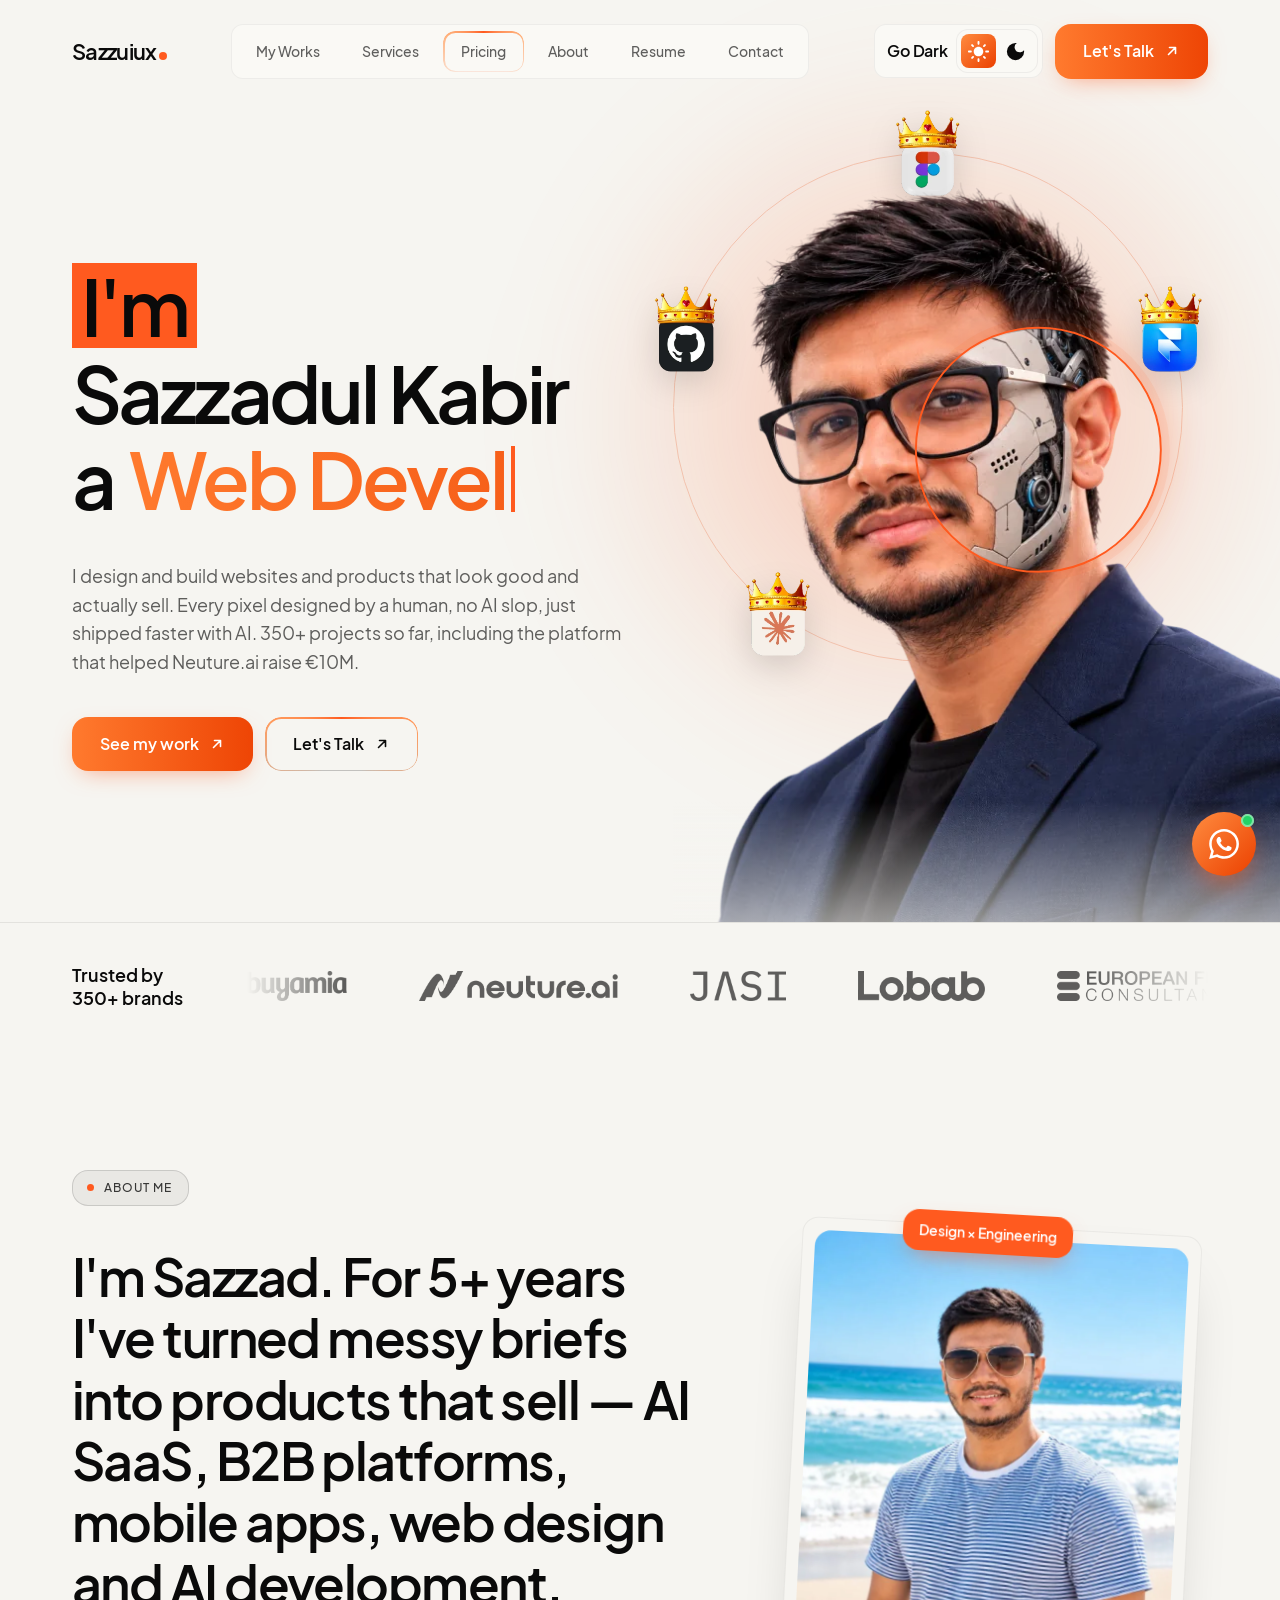
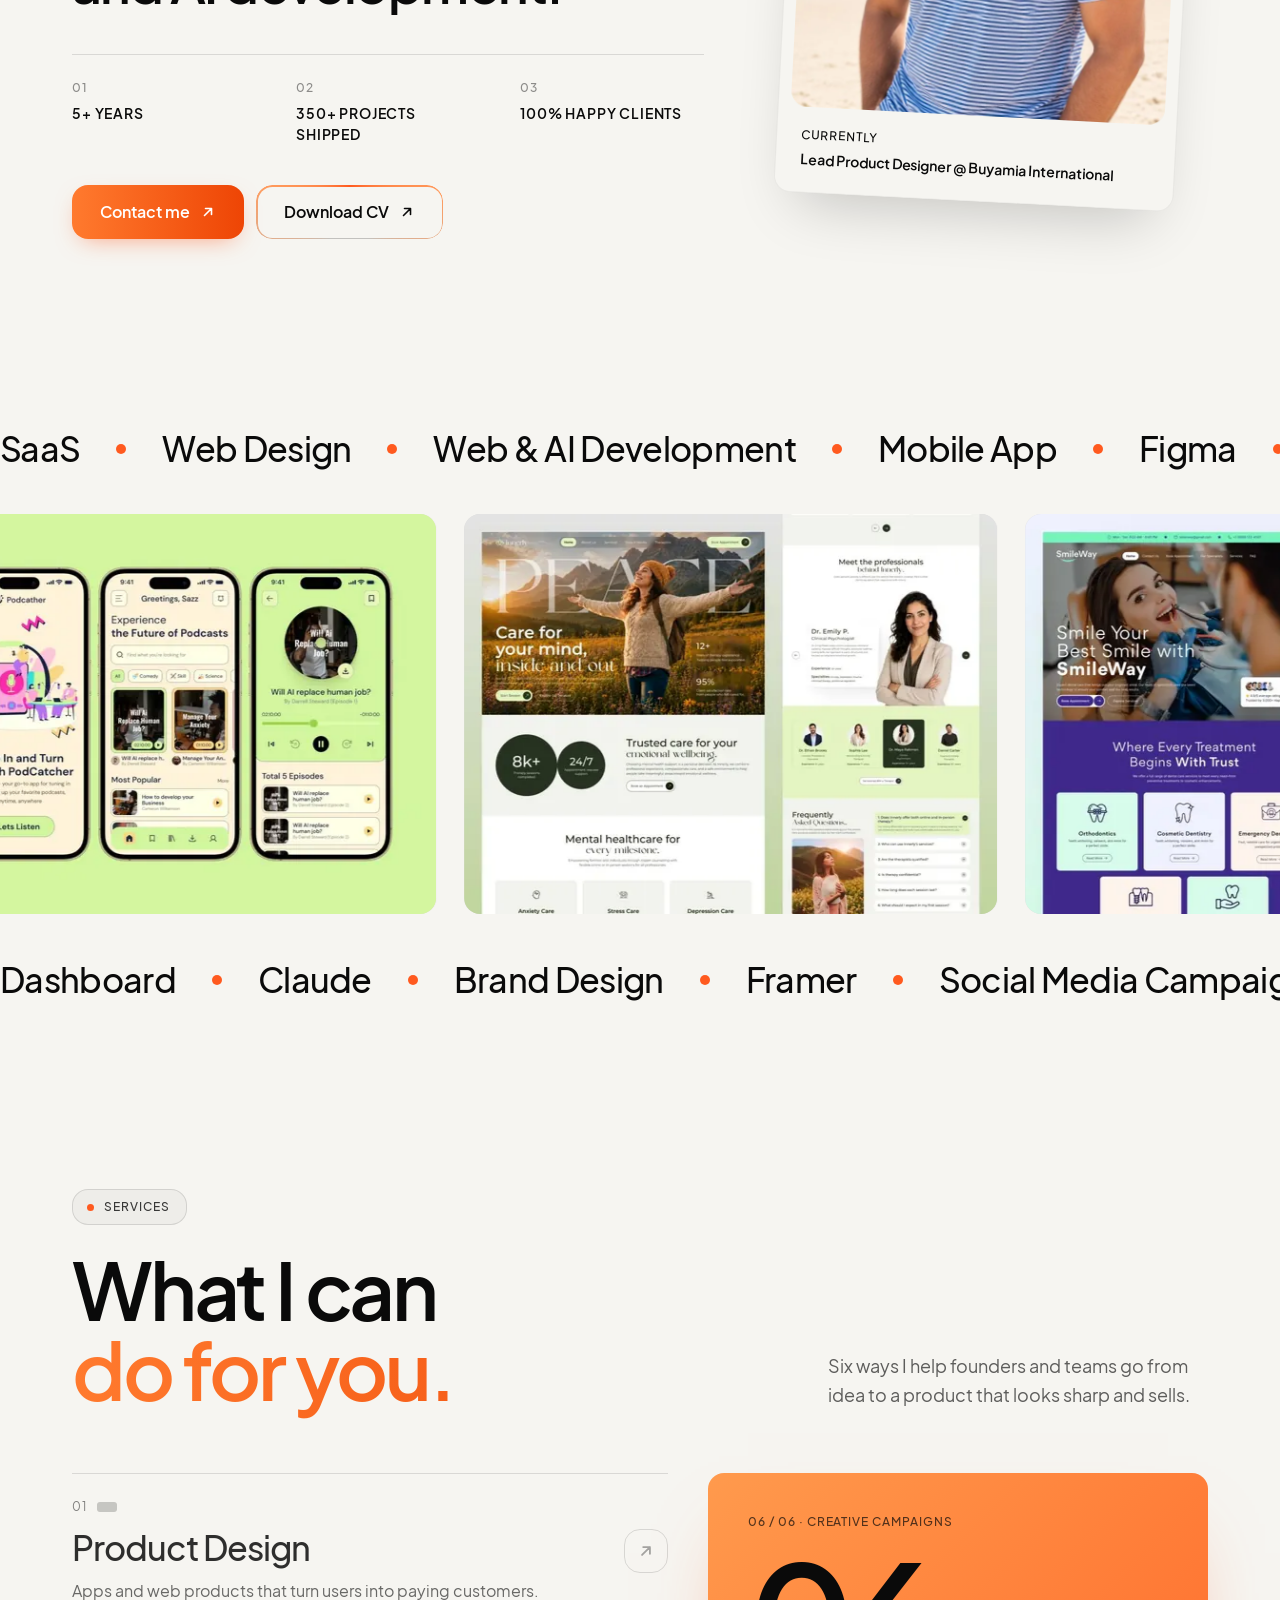
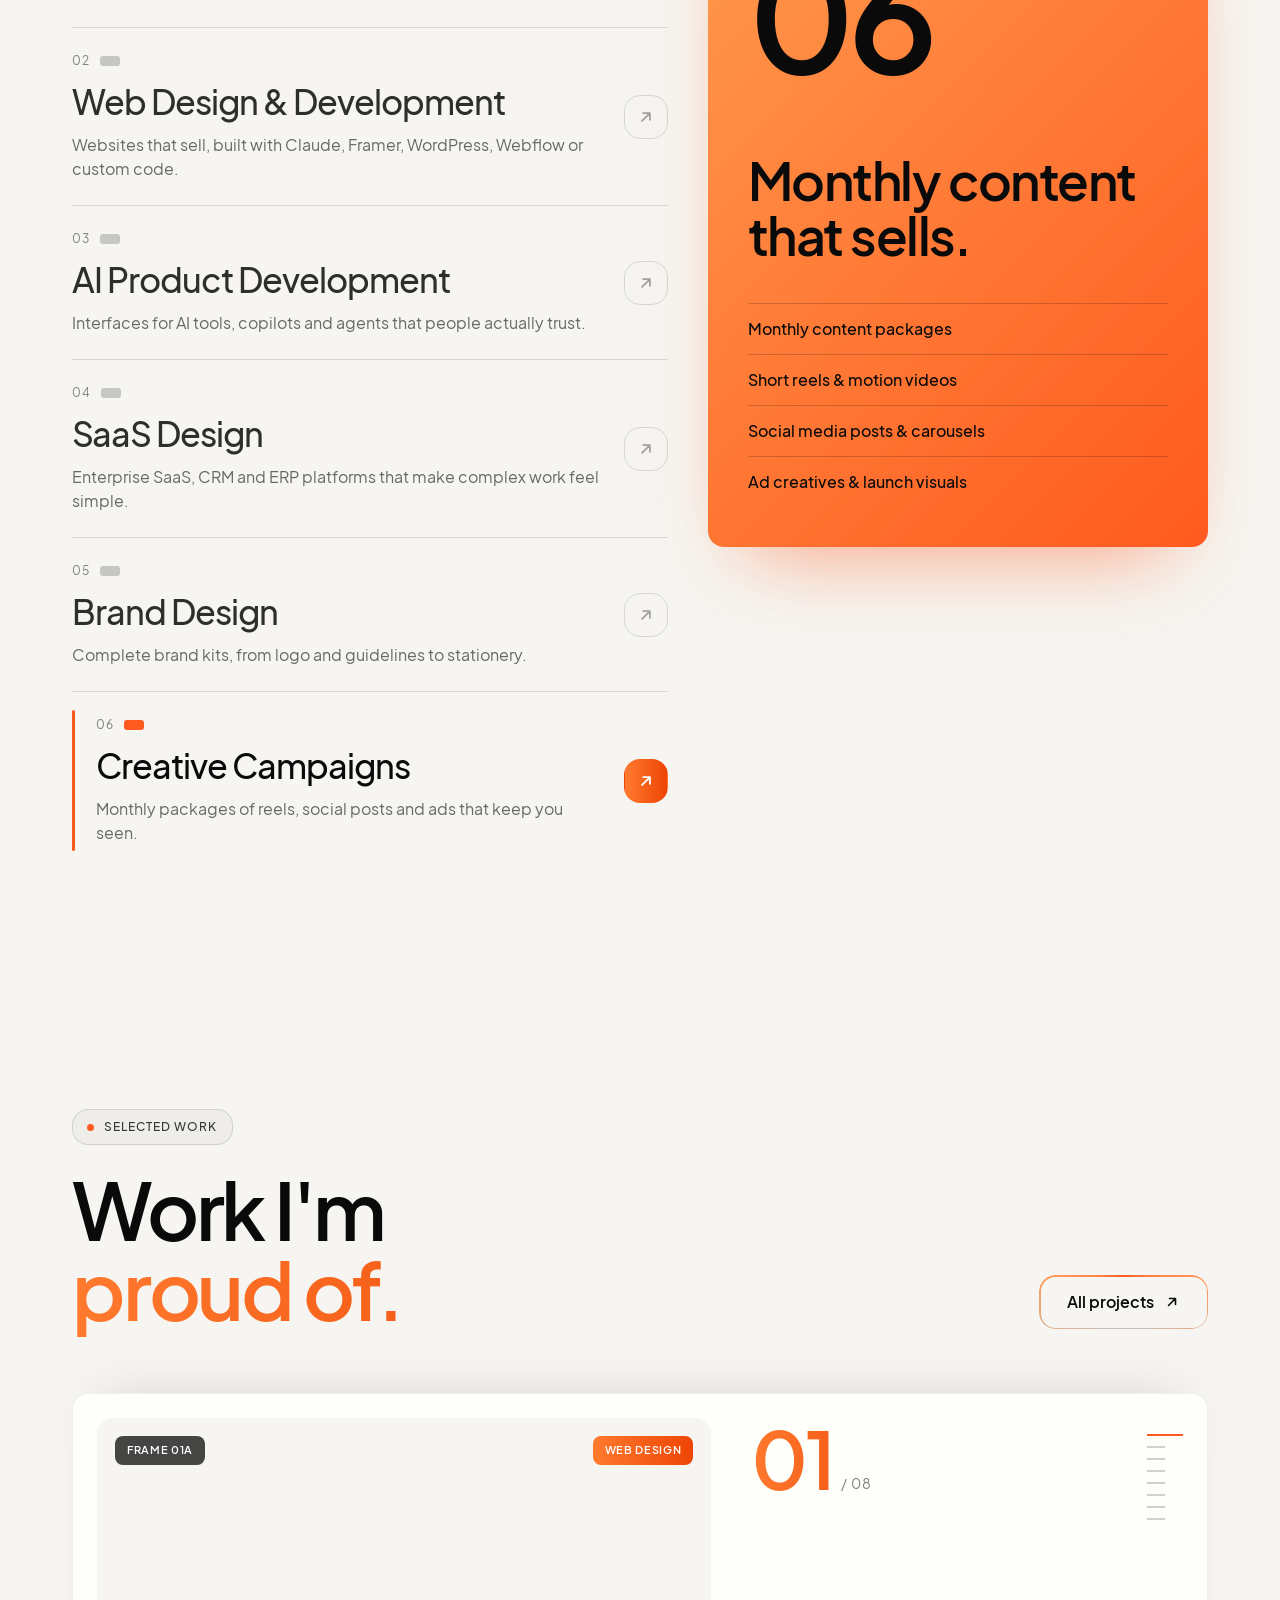
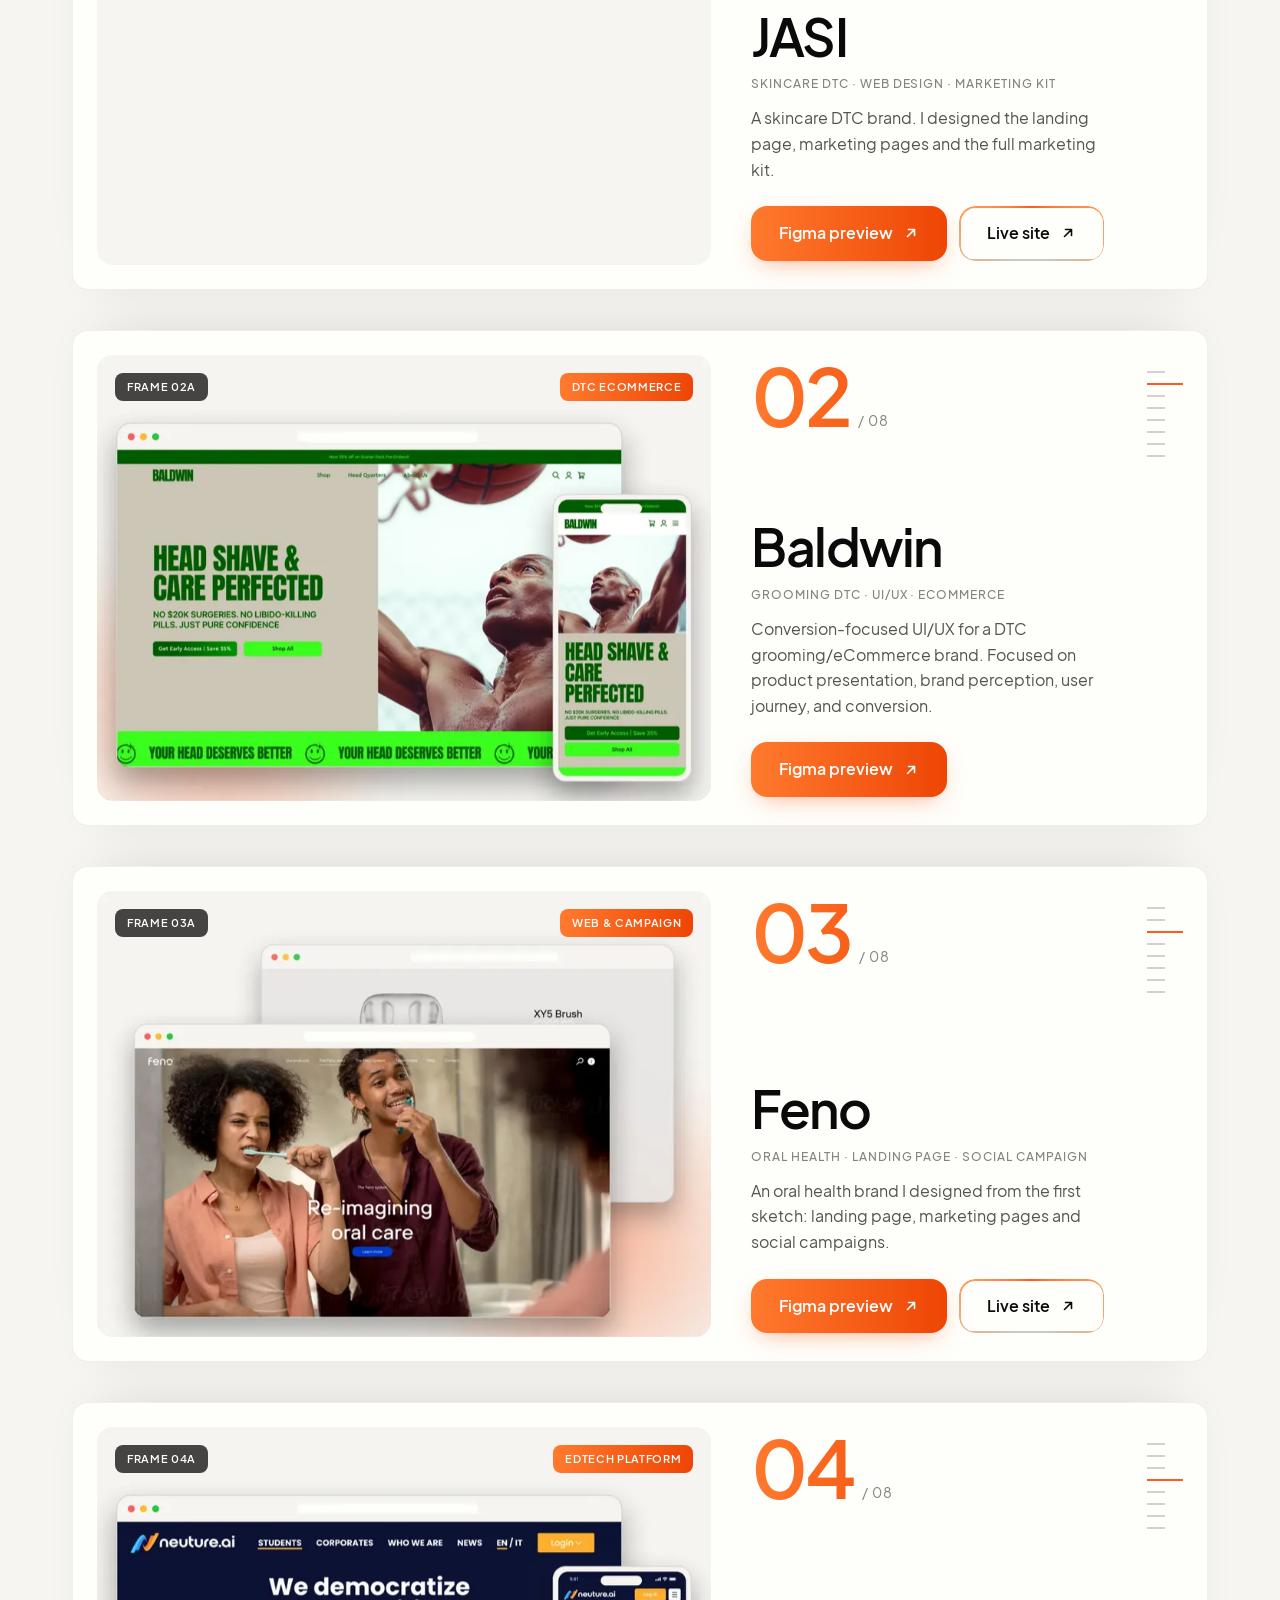
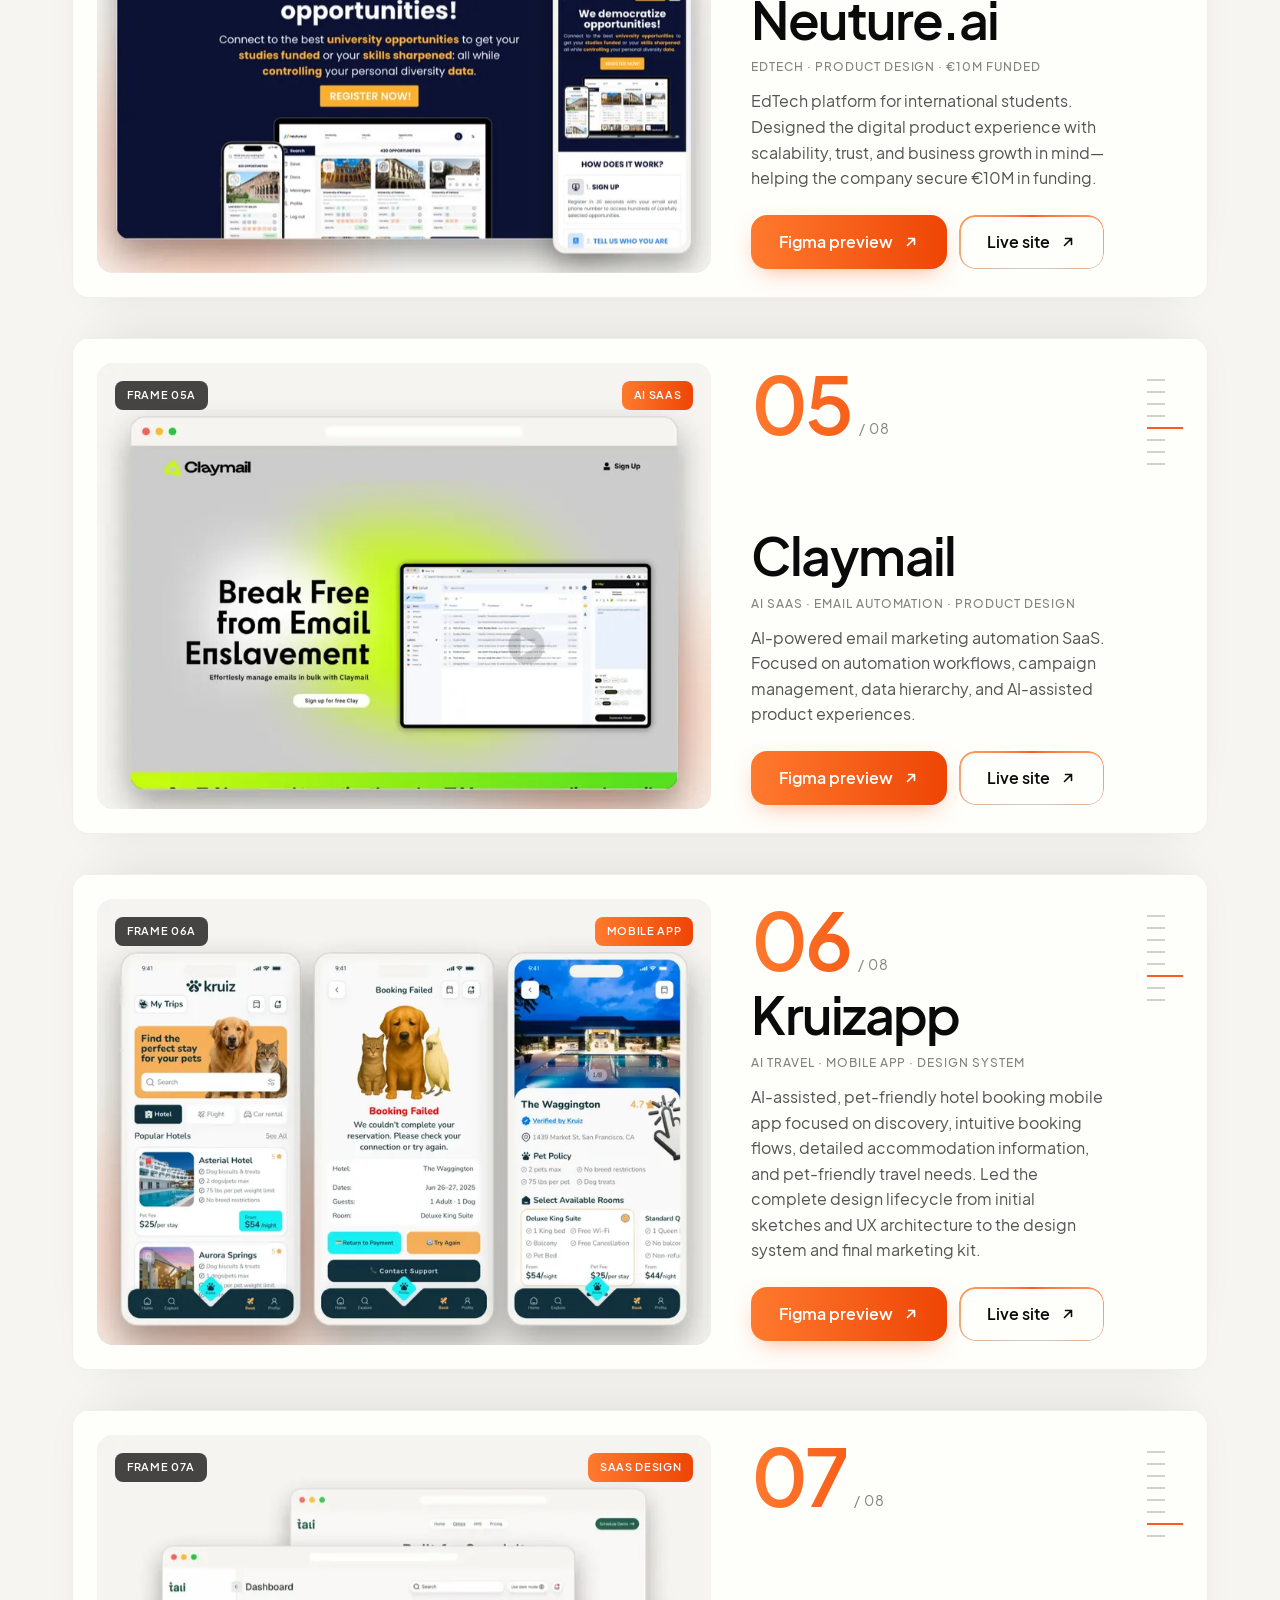
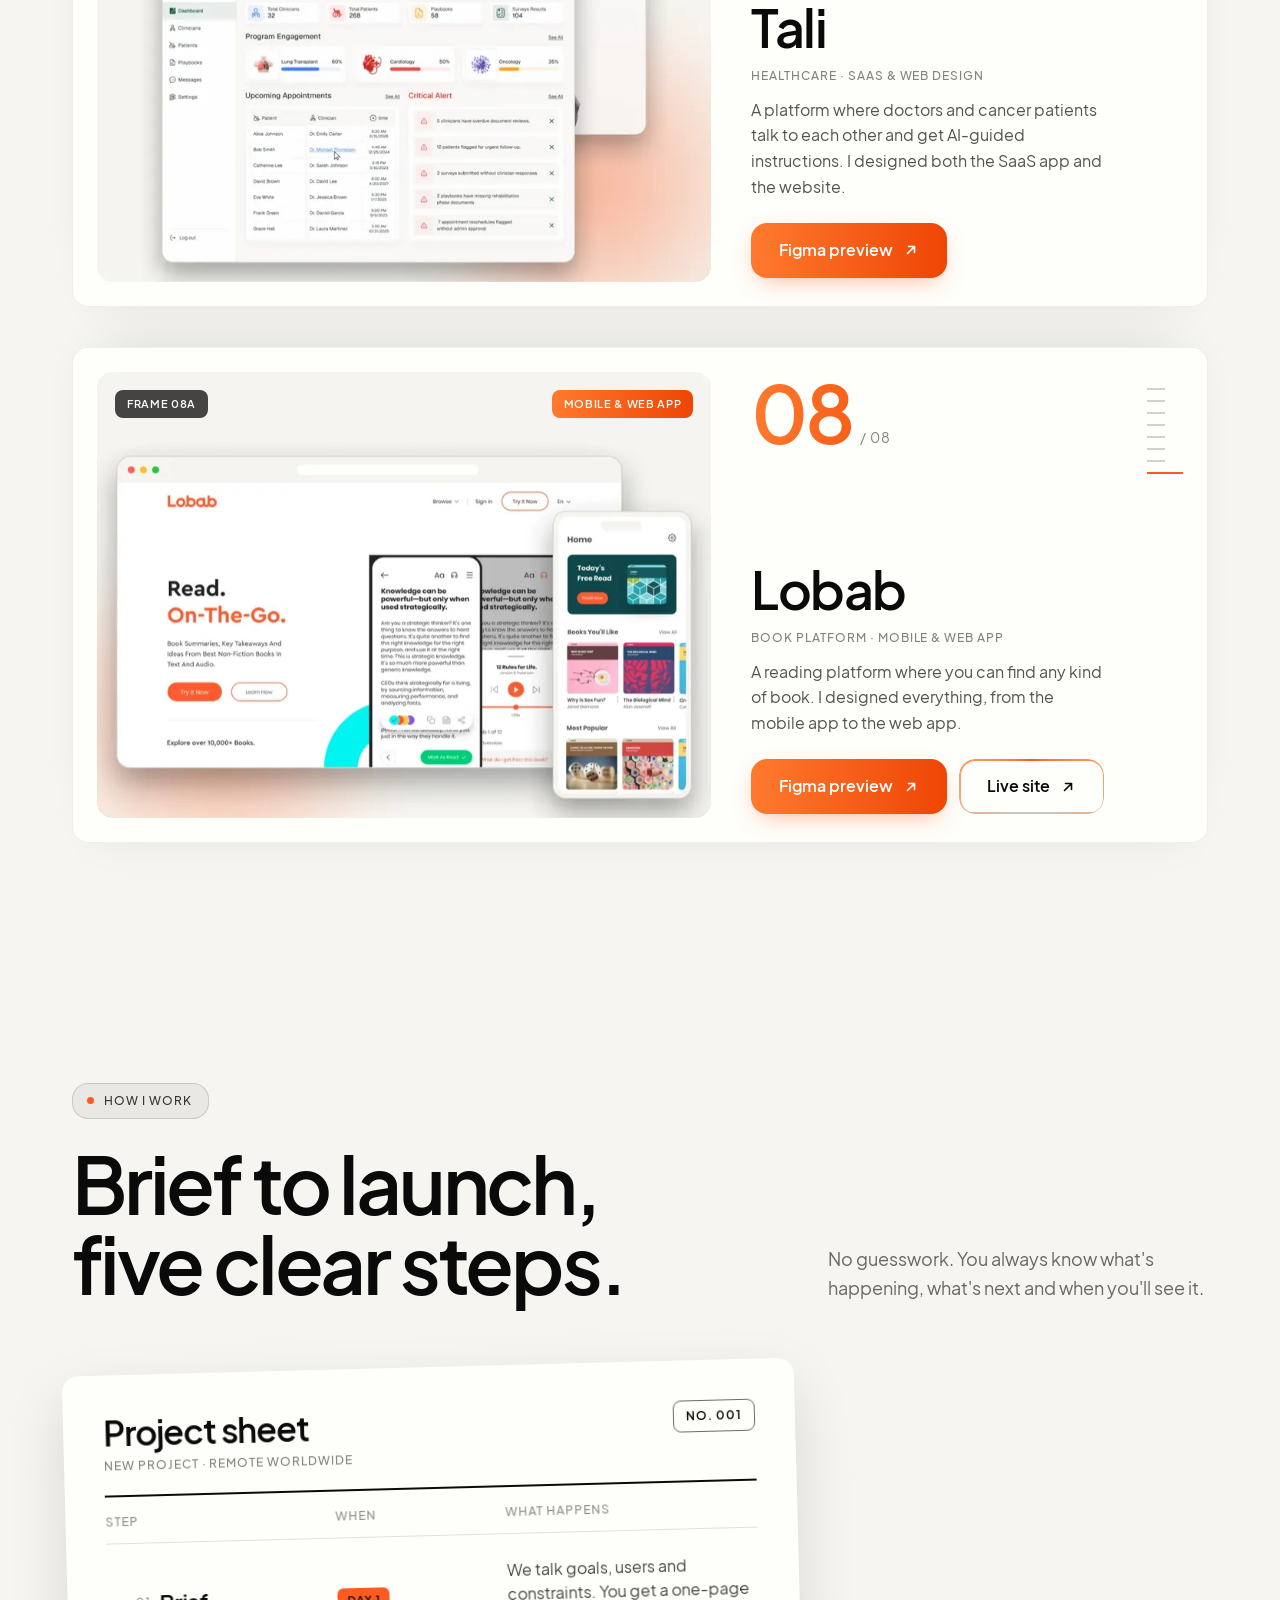
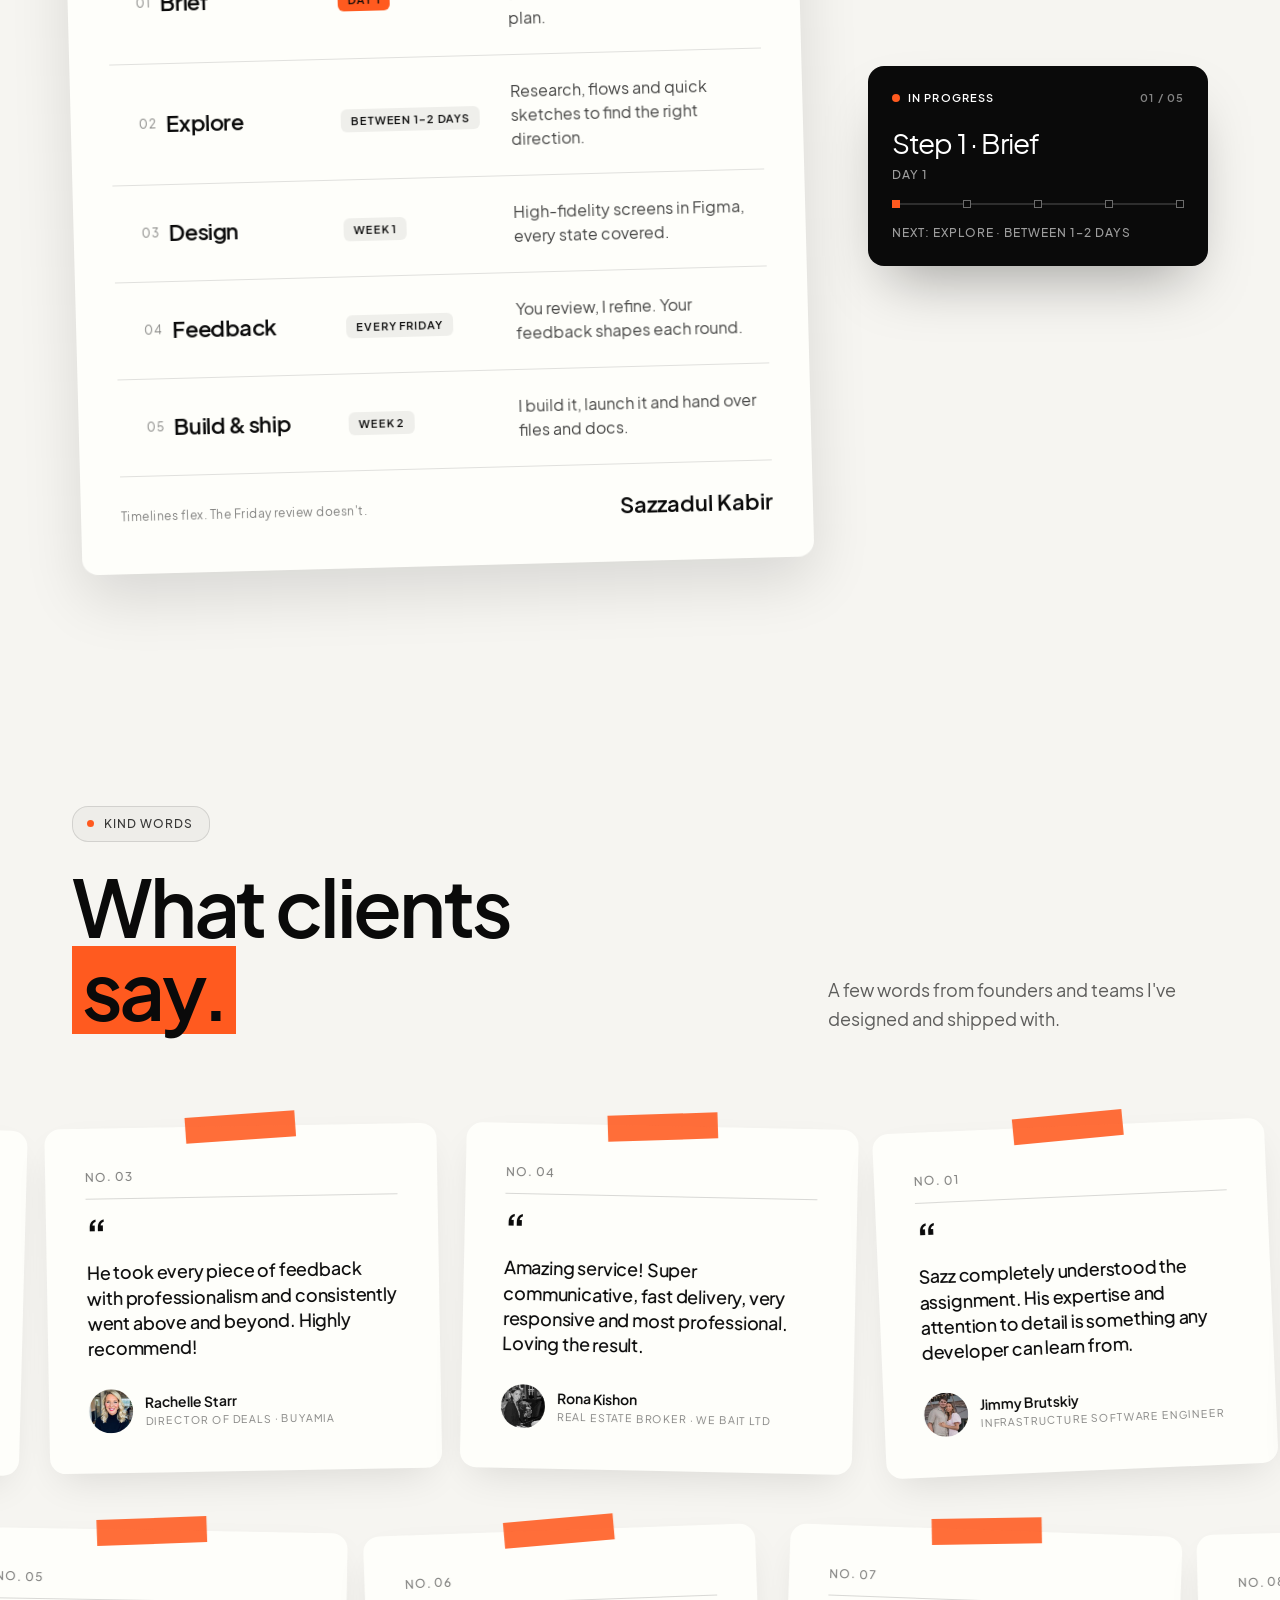
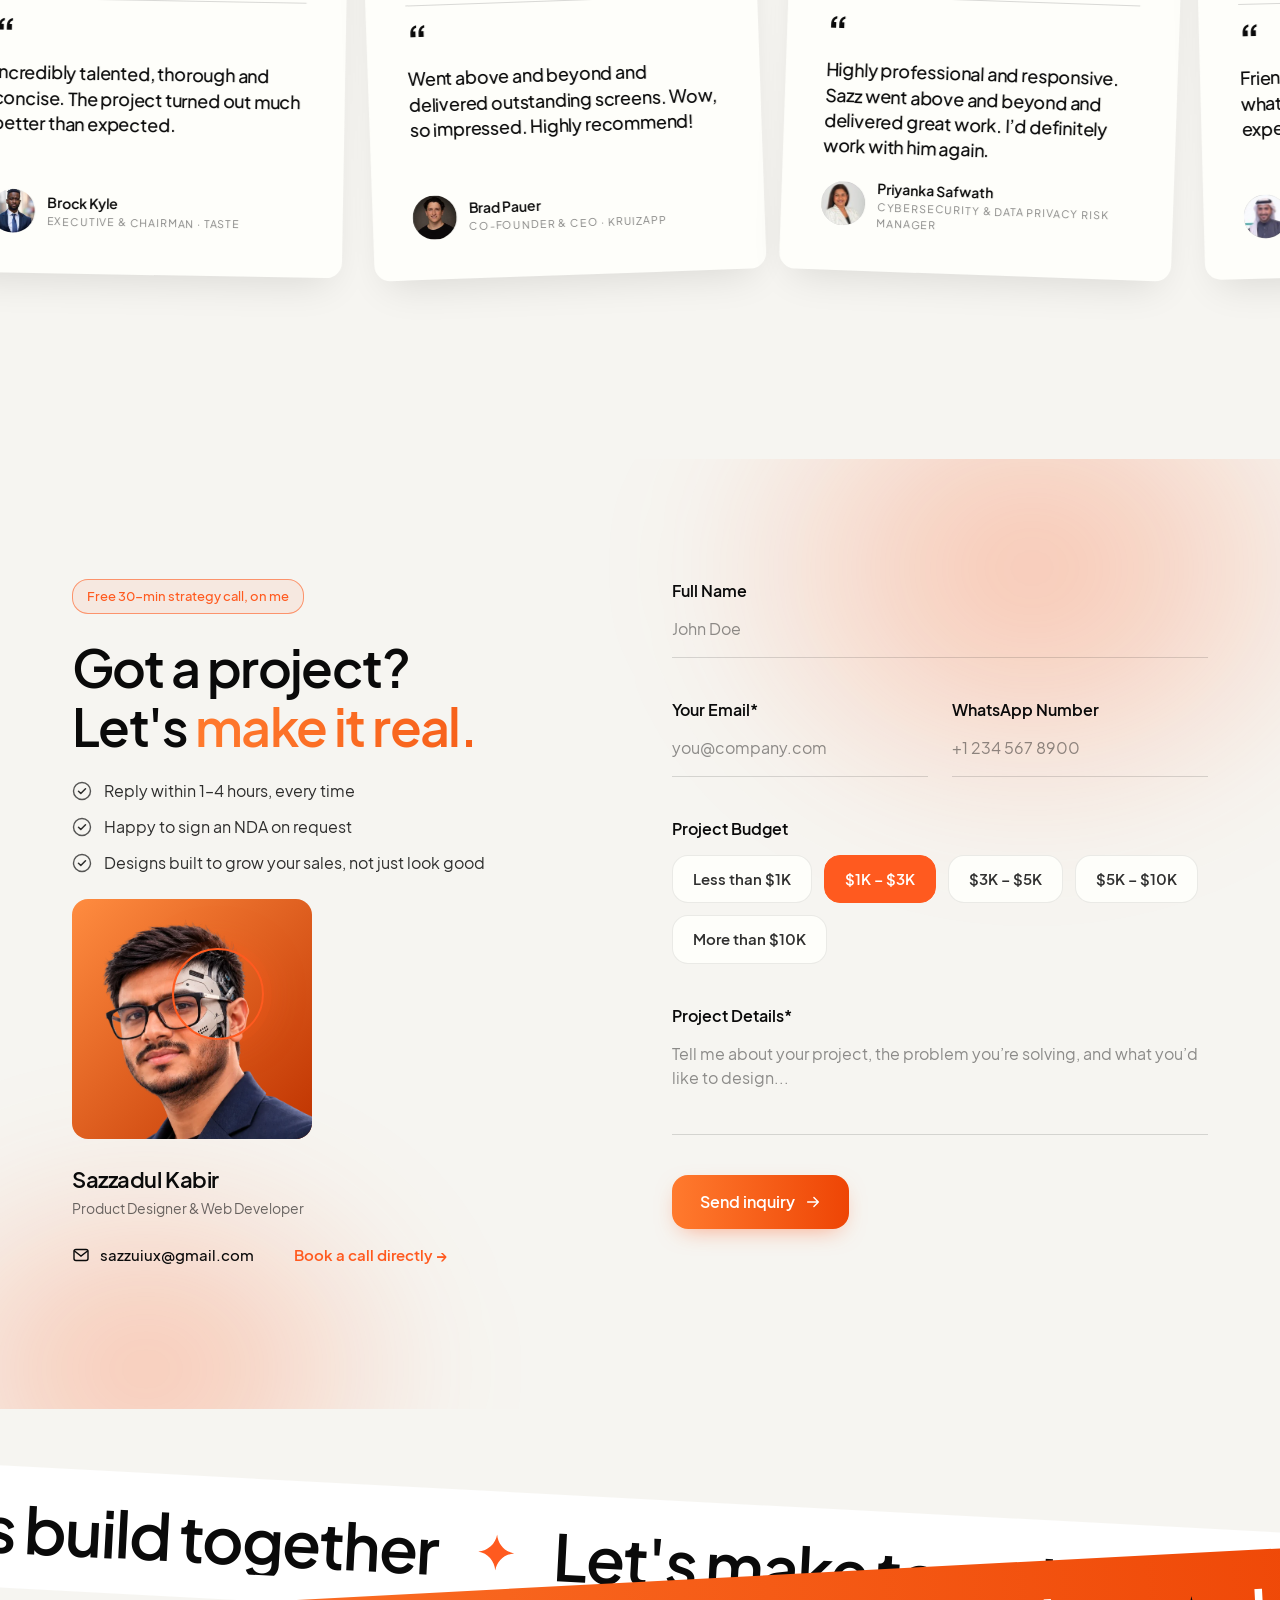
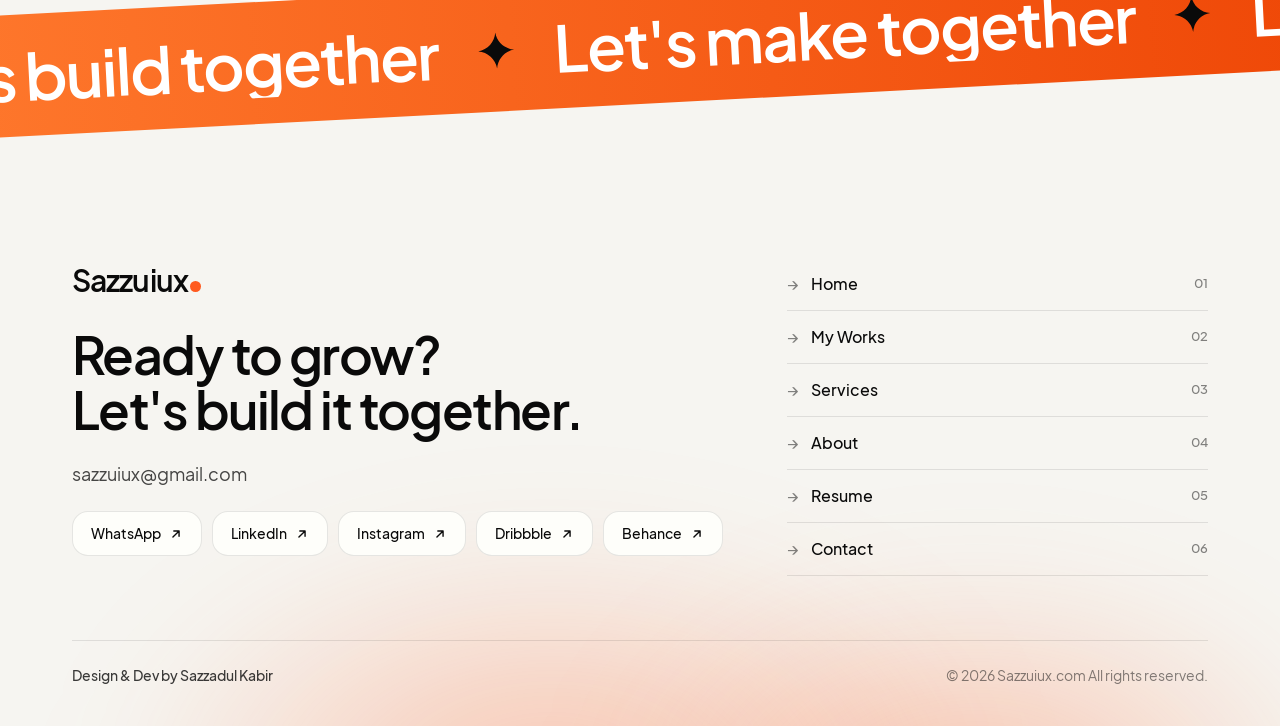
==== commit 365039bd: "Pricing: keep each payment part together when the summary wraps Co-Authored-By: Claude Opus 5.5 <nor" ====
--- a/index.html
+++ b/index.html
@@ -38,7 +38,7 @@
   <link rel="icon" href="/assets/img/favicon.svg" type="image/svg+xml">
   <link rel="preload" as="font" type="font/woff2" href="/assets/fonts/PlusJakartaSans-SemiBold.woff2" crossorigin>
   <link rel="preload" as="image" href="/assets/img/hero-human.webp" fetchpriority="high">
-  <link rel="stylesheet" href="/assets/css/style.min.css?v=409ad31a">
+  <link rel="stylesheet" href="/assets/css/style.min.css?v=c8bc26b2">
 </head>
 <body>
   <script>try{if(!sessionStorage.getItem("szLoaded")&&!matchMedia("(prefers-reduced-motion: reduce)").matches)document.documentElement.classList.add("is-loading")}catch(e){}</script>
--- a/assets/css/style.min.css
+++ b/assets/css/style.min.css
@@ -1 +1 @@
-@font-face{font-family: "Plus Jakarta Sans";font-style: normal;font-weight: 400;font-display: swap;src: url("/assets/fonts/PlusJakartaSans-Regular.woff2") format("woff2")}@font-face{font-family: "Plus Jakarta Sans";font-style: normal;font-weight: 500;font-display: swap;src: url("/assets/fonts/PlusJakartaSans-Medium.woff2") format("woff2")}@font-face{font-family: "Plus Jakarta Sans";font-style: normal;font-weight: 600;font-display: swap;src: url("/assets/fonts/PlusJakartaSans-SemiBold.woff2") format("woff2")}:root{--black: #0a0a0a;--surface: #141414;--light: #f6f5f1;--white: #ffffff;--orange: #ff5a1f;--orange-light: #ff7a2e;--orange-dark: #ee4505;--grad: linear-gradient(90deg,#ff7a2e 0%,#ee4505 100%);--grad-diag: linear-gradient(135deg,#ff8c40 0%,#eb4000 100%);--text-white-muted: rgba(255,255,255,0.65);--text-black-muted: rgba(10,10,10,0.6);--border-dark: rgba(255,255,255,0.14);--border-light: rgba(10,10,10,0.12);--radius: 16px;--container: 1296px;--margin: 72px;--section-y: 120px;--space-xl: 64px;--space-lg: 40px;--space-md: 24px;--space-sm: 12px;--space-xs: 8px;--t-display: 78px;--t-numeral: 150px;--t-marquee: 64px;--t-h2: 80px;--t-h3: 52px;--t-h4: 34px;--t-h5: 22px;--t-body-lg: 18px;--t-body: 16px;--t-small: 14px;--t-label: 12px;--font: "Plus Jakarta Sans",ui-sans-serif,system-ui,-apple-system,"Segoe UI",sans-serif;--ease: cubic-bezier(0.22,1,0.36,1)}@media (max-width: 1023px){:root{--margin: 24px;--section-y: 96px;--space-xl: 48px;--space-lg: 32px;--space-md: 20px;--t-display: 60px;--t-numeral: 110px;--t-marquee: 48px;--t-h2: 56px;--t-h3: 40px;--t-h4: 28px;--t-h5: 20px;--t-body-lg: 17px;--t-body: 15px}}@media (max-width: 767px){:root{--section-y: 72px;--space-xl: 32px;--space-lg: 24px;--space-md: 16px;--space-sm: 12px;--space-xs: 6px;--t-display: 32px;--t-numeral: 72px;--t-marquee: 32px;--t-h2: 40px;--t-h3: 30px;--t-h4: 24px;--t-h5: 18px;--t-body-lg: 16px;--t-body: 15px;--t-small: 13px;--t-label: 11px}}*,*::before,*::after{box-sizing: border-box}html{scroll-behavior: smooth;-webkit-text-size-adjust: 100%}body{margin: 0;font-family: var(--font);font-size: var(--t-body);line-height: 1.5;color: var(--white);background: var(--black);-webkit-font-smoothing: antialiased;overflow-x: hidden}img{display: block;max-width: 100%}a{color: inherit;text-decoration: none}button{font: inherit;color: inherit;background: none;border: 0;padding: 0;cursor: pointer}input,textarea{font: inherit;color: inherit}h1,h2,h3,h4,h5,p{margin: 0}h1,h2,h3,h4,h5{font-weight: 600;letter-spacing: -0.03em;line-height: 1.05}ul{margin: 0;padding: 0;list-style: none}::selection{background: var(--orange);color: var(--white)}.container{width: 100%;max-width: calc(var(--container) + var(--margin) * 2);margin-inline: auto;padding-inline: var(--margin)}.section{padding-block: var(--section-y);position: relative}.section--dark{background: var(--black);color: var(--white)}.section--light{background: var(--light);color: var(--black)}.clip{overflow: hidden}.sr-only{position: absolute;width: 1px;height: 1px;padding: 0;margin: -1px;overflow: hidden;clip: rect(0,0,0,0);white-space: nowrap;border: 0}.skip-link{position: fixed;top: 12px;left: 12px;z-index: 1000;padding: 10px 16px;background: var(--orange);color: var(--white);border-radius: 12px;transform: translateY(-200%);transition: transform 0.2s}.skip-link:focus{transform: none}:focus-visible{outline: 2px solid var(--orange);outline-offset: 3px;border-radius: 6px}.t-h2{font-size: var(--t-h2);letter-spacing: -0.04em;line-height: 1}.t-h3{font-size: var(--t-h3);line-height: 1.12}.t-h4{font-size: var(--t-h4)}.t-h5{font-size: var(--t-h5);letter-spacing: -0.02em}.t-lg{font-size: var(--t-body-lg);line-height: 1.6}.t-small{font-size: var(--t-small)}.t-label{font-size: var(--t-label);font-weight: 500;letter-spacing: 0.08em;text-transform: uppercase}.muted-dark{color: var(--text-white-muted)}.muted-light{color: var(--text-black-muted)}.grad-text{background: var(--grad);background-size: 200% 100%;-webkit-background-clip: text;background-clip: text;color: transparent;animation: gradShift 6s ease-in-out infinite}.orange{color: var(--orange)}.chip-hl{display: inline-block;background: var(--orange);color: var(--black);padding: 0 0.12em 0.02em;line-height: 1.08}.label{display: inline-flex;align-items: center;gap: 10px;padding: 8px 16px 8px 14px;border-radius: var(--radius);font-size: var(--t-label);font-weight: 500;letter-spacing: 0.08em;text-transform: uppercase}.label::before{content: "";width: 7px;height: 7px;border-radius: 50%;background: var(--orange)}.label--dark{background: rgba(255,255,255,.05);border: 1px solid var(--border-dark);color: rgba(255,255,255,.8)}.label--light{background: rgba(10,10,10,.05);border: 1px solid rgba(10,10,10,.14);color: rgba(10,10,10,.8)}.sec-head{display: flex;flex-wrap: wrap;align-items: flex-end;justify-content: space-between;gap: var(--space-lg);margin-bottom: var(--space-xl)}.sec-head__title{display: flex;flex-direction: column;align-items: flex-start;gap: var(--space-md)}.sec-head__desc{max-width: 380px;min-width: 260px;flex: 1 1 260px}@media (min-width: 1024px){.sec-head__desc{flex: 0 1 380px}}.btn{--pad-x: 28px;--pad-y: 16px;position: relative;display: inline-flex;align-items: center;justify-content: center;gap: 10px;padding: var(--pad-y) var(--pad-x);border-radius: var(--radius);font-size: 16px;font-weight: 600;line-height: 1.4;white-space: nowrap;transition: transform 0.3s var(--ease),background-color 0.3s,border-color 0.3s,box-shadow 0.3s;isolation: isolate;overflow: hidden}@media (max-width: 1023px){.btn{--pad-x: 24px;--pad-y: 14px;font-size: 15px}}@media (max-width: 767px){.btn{--pad-x: 20px;--pad-y: 12px;font-size: 14px;gap: 8px}}.btn svg{width: 16px;height: 16px;flex: none;transition: transform 0.35s var(--ease)}.btn:hover svg{transform: translate(2px,-2px)}.btn:active{transform: scale(0.97)}.btn--primary{color: var(--white);background: linear-gradient(90deg,#ff7a2e,#ee4505,#ff7a2e);background-size: 200% 100%;background-position: 0% 0;box-shadow: 0 8px 24px -10px rgba(255,90,31,0.6);transition: background-position 0.6s var(--ease),transform 0.3s var(--ease),box-shadow 0.3s}.btn--primary:hover{background-position: 100% 0;box-shadow: 0 12px 30px -10px rgba(255,90,31,0.8)}.btn--ghost-dark{color: var(--white);--base: rgba(255,255,255,.25)}.btn--ghost-dark:hover{background: rgba(255,255,255,.08)}.btn--ghost-light{color: var(--black);--base: rgba(10,10,10,.22)}.btn--ghost-light:hover{background: rgba(10,10,10,.06)}@property --ang{syntax: "<angle>";inherits: false;initial-value: 0deg}.btn--ghost-dark::before,.btn--ghost-light::before{content: "";position: absolute;inset: 0;z-index: -1;border-radius: inherit;padding: 1.5px;pointer-events: none;background: conic-gradient(from var(--ang),#ff5a1f,#ff9a5c 22%,var(--base) 40%,var(--base) 60%,#ff9a5c 80%,#ff5a1f);-webkit-mask: linear-gradient(#000 0 0) content-box,linear-gradient(#000 0 0);-webkit-mask-composite: xor;mask-composite: exclude;animation: borderSpin 3s linear infinite}@keyframes borderSpin{to{--ang: 360deg}}.btn--block{width: 100%}.btn-row{display: flex;flex-wrap: wrap;gap: var(--space-sm)}.glow{position: absolute;pointer-events: none;border-radius: 50%;background: radial-gradient(closest-side,rgba(255,90,31,0.5),rgba(255,90,31,0));filter: blur(60px);z-index: 0;animation: glowFloat 16s ease-in-out infinite alternate}.glow--b{animation-duration: 21s;animation-delay: -6s}@keyframes glowFloat{0%{transform: translate3d(0,0,0) scale(1)}33%{transform: translate3d(6%,-8%,0) scale(1.12)}66%{transform: translate3d(-7%,5%,0) scale(0.92)}100%{transform: translate3d(4%,7%,0) scale(1.06)}}@keyframes gradShift{0%,100%{background-position: 0% 50%}50%{background-position: 100% 50%}}@keyframes spin{to{transform: rotate(360deg)}}@keyframes marquee{to{transform: translate3d(-50%,0,0)}}@keyframes blink{50%{opacity: 0}}.nav{position: fixed;inset: 0 0 auto 0;z-index: 100;padding-block: 24px;transition: padding 0.4s var(--ease),background 0.4s,backdrop-filter 0.4s,border-color 0.4s;border-bottom: 1px solid transparent}.nav.is-scrolled{padding-block: 12px;background: rgba(10,10,10,0.72);backdrop-filter: blur(16px);-webkit-backdrop-filter: blur(16px);border-bottom-color: rgba(255,255,255,0.06)}.nav__inner{display: flex;align-items: center;justify-content: space-between;gap: 16px}.logo{display: inline-flex;align-items: baseline;gap: 2px;font-size: 22px;font-weight: 600;letter-spacing: -0.03em;color: var(--white)}.logo__dot{width: 0.36em;height: 0.36em;border-radius: 50%;background: var(--orange);flex: none}@media (max-width: 1023px){.logo{font-size: 20px}}@media (max-width: 767px){.logo{font-size: 18px}}.nav__links{display: flex;gap: 6px;padding: 6px;border-radius: 12px;background: rgba(255,255,255,0.06);border: 1px solid rgba(255,255,255,0.1)}.nav__links a{padding: 10px 18px;border-radius: 12px;font-size: 14px;font-weight: 500;color: var(--text-white-muted);transition: color 0.25s,background 0.25s}.nav__links a:hover{color: var(--white)}.nav__links a.is-active{color: var(--white);background: rgba(255,255,255,0.1)}.nav__actions{display: flex;align-items: center;gap: 12px}.nav__menu-btn{display: none;width: 44px;height: 44px;border-radius: 12px;border: 1px solid rgba(255,255,255,.2);align-items: center;justify-content: center}.nav__menu-btn span,.nav__menu-btn span::before,.nav__menu-btn span::after{display: block;width: 16px;height: 1.6px;background: var(--white);border-radius: 2px;position: relative;transition: transform 0.3s var(--ease),opacity 0.2s}.nav__menu-btn span::before,.nav__menu-btn span::after{content: "";position: absolute;left: 0}.nav__menu-btn span::before{top: -5px}.nav__menu-btn span::after{top: 5px}.nav.is-open .nav__menu-btn span{background: transparent}.nav.is-open .nav__menu-btn span::before{transform: translateY(5px) rotate(45deg)}.nav.is-open .nav__menu-btn span::after{transform: translateY(-5px) rotate(-45deg)}.nav__panel{display: none;margin-top: 16px;padding: 8px 20px 20px;border-radius: var(--radius);background: var(--surface);border: 1px solid var(--border-dark)}.nav__panel a.panel-link{display: flex;align-items: center;justify-content: space-between;padding: 16px 0;border-bottom: 1px solid var(--border-dark);font-size: var(--t-h5);font-weight: 600;letter-spacing: -0.02em}.nav__panel a.panel-link.is-active{color: var(--orange)}.nav__panel a.panel-link.is-active span::before{content: "";display: inline-block;width: 8px;height: 8px;border-radius: 50%;background: var(--orange);margin-right: 12px;vertical-align: middle}.nav__panel .btn{margin-top: 24px}@media (max-width: 1023px){.nav__links{display: none}.nav__menu-btn{display: inline-flex}.nav.is-open{background: rgba(10,10,10,0.96);backdrop-filter: blur(16px)}.nav__panel{display: block;overflow: hidden;max-height: 0;margin-top: 0;padding-block: 0;opacity: 0;visibility: hidden;transform: translateY(-10px);border-color: transparent;transition: max-height 0.5s var(--ease),margin-top 0.5s var(--ease),padding 0.5s var(--ease),opacity 0.35s ease,transform 0.5s var(--ease),visibility 0s linear 0.5s,border-color 0.3s}.nav.is-open .nav__panel{max-height: 560px;margin-top: 16px;padding-block: 8px 20px;opacity: 1;visibility: visible;transform: none;border-color: var(--border-dark);transition-delay: 0s}.nav{transition: padding 0.4s var(--ease),background 0.45s ease,backdrop-filter 0.4s,border-color 0.4s}}@media (max-width: 767px){.nav__actions .btn{display: none}}@keyframes panelIn{from{opacity: 0;transform: translateY(-8px)}}.hero{position: relative;min-height: 100vh;min-height: 100svh;overflow: hidden;display: flex;align-items: stretch;padding-top: 112px}.hero .glow--1{width: 760px;height: 760px;right: 4%;top: 6%}.hero__inner{position: relative;z-index: 1;display: grid;grid-template-columns: minmax(0,1fr) minmax(0,540px);gap: var(--space-lg);align-items: center;width: 100%}.hero__copy{padding-block: var(--space-xl);max-width: 760px}.hero__title{font-size: var(--t-display);letter-spacing: -0.04em;line-height: 1.1}.hero__title .chip-hl{margin-bottom: 2px}.hero__role{display: flex;align-items: center;gap: 0.2em;white-space: nowrap}.hero__rotator{display: inline-flex;align-items: center}.hero__rotator .grad-text{padding-bottom: 0.18em;margin-bottom: -0.18em}.r-rotator{display: inline-block;white-space: nowrap;min-height: 1em;vertical-align: top}.r-rotator .caret{display: inline-block;width: 0.06em;height: 0.8em;margin-left: 0.08em;background: var(--orange);animation: blink 1s steps(1) infinite}.hero__rotator .caret{display: inline-block;width: 4px;height: 0.85em;margin-left: 6px;background: var(--orange);animation: blink 1s steps(1) infinite}.hero__bio{margin-top: var(--space-lg);max-width: 600px}.hero .btn-row{margin-top: var(--space-lg)}.hero__photo{position: relative;align-self: end;justify-self: end;width: 100%;max-width: 540px;aspect-ratio: 613 / 920;margin-bottom: 0}.hero__ring{position: absolute;left: 0;right: 0;top: 6%;aspect-ratio: 1;border-radius: 50%;border: 1px solid rgba(255,255,255,0.08)}.hero__photo .fade{position: absolute;inset: auto 0 0 0;height: 22%;z-index: 3;pointer-events: none;background: linear-gradient(to bottom,rgba(10,10,10,0),var(--black))}.reveal-photo{position: relative;touch-action: pan-y}.reveal-photo img{position: absolute;inset: 0;width: 100%;height: 100%;object-fit: cover;user-select: none;-webkit-user-drag: none}.reveal-photo .robot{z-index: 2;-webkit-mask-image: radial-gradient(circle var(--r,100px) at var(--mx,62%) var(--my,33%),#000 97%,transparent 100%);mask-image: radial-gradient(circle var(--r,100px) at var(--mx,62%) var(--my,33%),#000 97%,transparent 100%)}.reveal-photo .lens{position: absolute;z-index: 4;pointer-events: none;width: calc(var(--r,100px) * 2);aspect-ratio: 1;left: var(--mx,62%);top: var(--my,33%);transform: translate(-50%,-50%);border-radius: 50%;border: 2px solid var(--orange);box-shadow: 0 0 0 8px rgba(255,90,31,0.08),0 0 40px rgba(255,90,31,0.35)}.trusted{border-top: 1px solid rgba(255,255,255,.1);padding-block: var(--space-lg);background: var(--black)}.trusted__inner{display: flex;align-items: center;gap: var(--space-xl)}.trusted__label{flex: none;font-size: 18px;font-weight: 600;line-height: 1.3;color: rgba(255,255,255,.9)}.marquee{position: relative;overflow: hidden;flex: 1;min-width: 0;-webkit-mask-image: linear-gradient(90deg,transparent,#000 10%,#000 88%,transparent);mask-image: linear-gradient(90deg,transparent,#000 10%,#000 88%,transparent)}.marquee__track{display: flex;width: max-content;animation: marquee var(--dur,40s) linear infinite}.marquee__track--rev{animation-direction: reverse}.marquee:hover .marquee__track.pause-hover{animation-play-state: paused}.logos{display: flex;align-items: center;gap: 72px;padding-right: 72px}.logos img{height: 30px;width: auto;opacity: 0.55;transition: opacity 0.3s}.logos img:hover{opacity: 1}@media (max-width: 767px){.trusted__inner{flex-direction: column;align-items: flex-start;gap: var(--space-md)}.trusted__label{font-size: 16px}.marquee{width: 100%}.logos{gap: 40px;padding-right: 40px}.logos img{height: 22px}}.about__grid{display: grid;grid-template-columns: minmax(0,1fr) 440px;gap: var(--space-xl);align-items: center}.about__copy{display: flex;flex-direction: column;align-items: flex-start;gap: var(--space-lg)}.scroll-text{font-size: var(--t-h3);font-weight: 600;letter-spacing: -0.03em;line-height: 1.18}.scroll-text .w{color: rgba(10,10,10,0.16);transition: color 0.25s linear}.scroll-text .w.on{color: var(--black)}.stats{display: flex;flex-wrap: wrap;gap: var(--space-lg);width: 100%;border-top: 1px solid var(--border-light);padding-top: var(--space-md)}.stat{flex: 1 1 160px;display: flex;flex-direction: column;gap: 6px}.stat .t-label{color: rgba(10,10,10,.45)}.stat strong{font-size: var(--t-small);font-weight: 600;letter-spacing: 0.06em;text-transform: uppercase}.about__photo{position: relative;width: 100%;max-width: 440px;justify-self: center;padding: 20px 20px 0}.photo-card{background: var(--light);border-radius: var(--radius);padding: 12px 12px 22px;transform: rotate(3deg);border: 1px solid rgba(10,10,10,.05);box-shadow: 0 30px 60px -24px rgba(0,0,0,.22);transition: transform 0.6s var(--ease)}.photo-card:hover{transform: rotate(1deg) translateY(-4px)}.photo-card__img{border-radius: var(--radius);overflow: hidden;aspect-ratio: 376 / 480}.photo-card__img img{width: 100%;height: 100%;object-fit: cover}.photo-card__meta{padding: 14px 12px 0;color: var(--black)}.photo-card__meta .t-label{color: var(--black)}.photo-card__meta p{font-size: 14px;font-weight: 600;margin-top: 4px}.sticker{position: absolute;z-index: 2;top: 7px;left: 50%;transform: translateX(-50%) rotate(3.3deg);white-space: nowrap;padding: 10px 16px;border-radius: var(--radius);background: var(--orange);color: var(--white);font-size: 14px;font-weight: 600;box-shadow: 0 10px 24px -10px rgba(255,90,31,.7)}@media (max-width: 1023px){.about__grid{grid-template-columns: 1fr}.about__photo{max-width: 420px}}.showcase{padding-block: var(--space-xl);display: flex;flex-direction: column;gap: var(--space-lg)}.tags{display: flex;align-items: center;gap: 36px;padding-right: 36px}.tags span{font-size: var(--t-h4);font-weight: 500;letter-spacing: -0.02em;white-space: nowrap;color: var(--black)}.tags i{width: 10px;height: 10px;border-radius: 50%;background: var(--orange);flex: none}.shots{display: flex;gap: 28px;padding-right: 28px}.shot{width: 533px;aspect-ratio: 533 / 400;border-radius: var(--radius);overflow: hidden;flex: none;background: #ddd}.shot img{width: 100%;height: 100%;object-fit: cover;transition: transform 0.8s var(--ease)}.shot:hover img{transform: scale(1.04)}.showcase .marquee{-webkit-mask-image: none;mask-image: none}@media (max-width: 1023px){.shot{width: 420px}.tags{gap: 28px;padding-right: 28px}}@media (max-width: 767px){.shot{width: 280px}.shots{gap: 16px;padding-right: 16px}.tags{gap: 20px;padding-right: 20px}.tags i{width: 8px;height: 8px}}.services__body{display: grid;grid-template-columns: minmax(0,1fr) minmax(300px,500px);gap: var(--space-lg);align-items: start}.svc{position: relative;border-top: 1px solid var(--border-dark);transition: opacity 0.5s var(--ease)}.svc.is-dim{opacity: 0.25}.svc__btn{display: flex;align-items: center;gap: var(--space-md);width: 100%;text-align: left;padding: var(--space-md) 0;transition: padding 0.45s var(--ease)}.svc.is-active .svc__btn{padding-left: 24px}.svc::before{content: "";position: absolute;left: 0;top: 18px;bottom: 18px;width: 3px;border-radius: 2px;background: var(--orange);transform: scaleY(0);transform-origin: top;transition: transform 0.45s var(--ease)}.svc.is-active::before{transform: scaleY(1)}.svc__content{flex: 1;min-width: 0;display: flex;flex-direction: column;gap: 6px}.svc__meta{display: flex;align-items: center;gap: 10px;font-size: 12px;letter-spacing: 0.08em;color: rgba(255,255,255,.5)}.svc__meta i{width: 20px;height: 10px;border-radius: 3px;background: rgba(255,255,255,.25);transition: background 0.3s}.svc.is-active .svc__meta i{background: var(--orange)}.svc__title{font-size: var(--t-h4);font-weight: 500;letter-spacing: -0.03em;color: rgba(255,255,255,.85);transition: color 0.3s}.svc.is-active .svc__title{color: var(--white)}.svc__desc{color: rgba(255,255,255,.55)}.svc__arrow{flex: none;width: 44px;height: 44px;border-radius: var(--radius);border: 1px solid rgba(255,255,255,.2);display: grid;place-items: center;transition: background 0.3s,border-color 0.3s,transform 0.4s var(--ease)}.svc__arrow svg{width: 18px;height: 18px}.svc.is-active .svc__arrow{background: var(--grad);border-color: transparent;color: var(--white)}.svc__btn:hover .svc__arrow{transform: rotate(45deg)}.svc-card{position: sticky;top: 110px;border-radius: var(--radius);color: var(--black);overflow: hidden;background: linear-gradient(135deg,#ff9a4d,#ff5a1f 45%,#e43c00);background-size: 220% 220%;animation: gradShift 10s ease-in-out infinite;padding: var(--space-lg) var(--space-lg);box-shadow: 0 40px 80px -40px rgba(255,90,31,0.6)}.svc-card__label{color: rgba(10,10,10,.7)}.svc-card__num{font-size: var(--t-numeral);font-weight: 600;letter-spacing: -0.05em;line-height: 1;margin-top: 8px}.svc-card__title{font-size: var(--t-h3);line-height: 1.05;margin-top: var(--space-xl)}.svc-card__list{margin-top: var(--space-lg)}.svc-card__list li{padding: 13px 0;border-top: 1px solid rgba(10,10,10,.2);font-weight: 500}.svc-card .swap{transition: opacity 0.35s var(--ease),transform 0.45s var(--ease)}.svc-card.is-swapping .swap{opacity: 0;transform: translateY(10px)}@media (max-width: 1023px){.services__body{grid-template-columns: 1fr}.svc-card{position: relative;top: 0;margin: 4px 0 var(--space-md)}.svc-card__title{margin-top: var(--space-lg)}}@media (max-width: 767px){.svc-card{padding: var(--space-lg) var(--space-md)}.svc__arrow{width: 40px;height: 40px}}.works__list{display: flex;flex-direction: column;gap: var(--space-lg)}.work{position: sticky;top: calc(96px + var(--i) * 18px);display: grid;grid-template-columns: minmax(0,760fr) minmax(280px,440fr) auto;gap: var(--space-lg);padding: var(--space-md);border-radius: var(--radius);background: var(--surface);border: 1px solid var(--border-dark);transform-origin: 50% 0;box-shadow: 0 -30px 60px -30px rgba(0,0,0,.8)}.work__cover{position: relative;border-radius: var(--radius);overflow: hidden;aspect-ratio: 760 / 552;background: linear-gradient(135deg,#222,#0d0d0d)}.work__cover .glow{width: 70%;aspect-ratio: 1;height: auto}.work__cover .mock{position: absolute;inset: 0;width: 100%;height: 100%;object-fit: cover;transition: transform 0.8s var(--ease)}.work__cover:hover .mock{transform: scale(1.03)}.work__pills{position: absolute;z-index: 2;inset: 18px 18px auto 18px;display: flex;justify-content: space-between;gap: 8px}.pill{padding: 6px 12px;border-radius: 8px;font-size: 11px;font-weight: 600;letter-spacing: 0.06em}.pill--dark{background: rgba(10,10,10,.75);color: var(--white)}.pill--orange{background: var(--grad);color: var(--white)}.work__info{display: flex;flex-direction: column;gap: var(--space-sm);padding-block: 4px}.work__num{display: flex;align-items: flex-end;gap: 8px}.work__num b{font-size: var(--t-h2);font-weight: 600;letter-spacing: -0.04em;line-height: 0.9}.work__num small{font-size: 14px;color: rgba(255,255,255,.5);letter-spacing: 0.08em}.work__name{font-size: var(--t-h3);margin-top: auto}.work__meta{color: rgba(255,255,255,.5)}.work__desc{color: rgba(255,255,255,.7);max-width: 400px;line-height: 1.6}.work__info .btn-row{margin-top: var(--space-sm)}.work__ticks{display: flex;flex-direction: column;gap: 10px;padding-top: 16px}.work__ticks i{display: block;width: 18px;height: 2px;background: rgba(255,255,255,.25)}.work__ticks i.on{width: 36px;background: var(--orange)}@media (max-width: 1023px){.work{grid-template-columns: 1fr}.work__ticks{display: none}.work__name{margin-top: var(--space-sm)}}.process__body{display: flex;flex-wrap: wrap;align-items: center;gap: var(--space-xl)}.sheet{flex: 1 1 520px;min-width: 0;background: var(--white);color: var(--black);border-radius: var(--radius);padding: var(--space-lg);transform: rotate(-1.5deg);box-shadow: 0 24px 60px rgba(0,0,0,.12)}.sheet__head{display: flex;justify-content: space-between;align-items: flex-start;gap: 12px;padding-bottom: 20px;border-bottom: 2px solid var(--black)}.sheet__head h3{font-size: var(--t-h4)}.sheet__head .t-label{color: rgba(10,10,10,.5);margin-top: 6px}.badge-no{padding: 6px 12px;border: 1.5px solid rgba(10,10,10,.6);border-radius: 8px;font-size: 12px;font-weight: 600;letter-spacing: 0.08em;white-space: nowrap}.sheet__cols{display: grid;grid-template-columns: 230px 170px 1fr;padding: 16px 0 12px;color: rgba(10,10,10,.45)}.step{display: grid;grid-template-columns: 230px 170px 1fr;align-items: center;gap: 0;padding: var(--space-md) 0;border-top: 1px solid var(--border-light);width: 100%;text-align: left;transition: background 0.3s}.step__name{display: flex;align-items: center;gap: 10px}.step__name .check{width: 20px;height: 20px;flex: none;color: var(--black);opacity: 0;transform: scale(0.5);transition: opacity 0.3s,transform 0.4s var(--ease);margin-left: -2px}.step.done .check{opacity: 1;transform: none}.step__name .no{font-size: 12px;letter-spacing: 0.06em;color: rgba(10,10,10,.5)}.step__name strong{font-size: var(--t-h5);font-weight: 600;letter-spacing: -0.02em}.when{justify-self: start;padding: 5px 10px;border-radius: 6px;background: rgba(10,10,10,.06);font-size: 11px;font-weight: 600;letter-spacing: 0.08em;text-transform: uppercase;transition: background 0.3s,color 0.3s}.step.is-active .when{background: var(--orange);color: var(--black)}.step__desc{color: rgba(10,10,10,.75);line-height: 1.5}.sheet__foot{display: flex;flex-wrap: wrap;justify-content: space-between;align-items: center;gap: 12px;padding-top: 24px;border-top: 1px solid var(--border-light)}.sheet__foot small{font-size: 12px;letter-spacing: 0.04em;color: rgba(10,10,10,.5)}.sheet__foot strong{font-size: var(--t-h5)}.status{flex: 0 0 340px;background: var(--black);color: var(--white);border-radius: var(--radius);padding: var(--space-md);display: flex;flex-direction: column;gap: 16px;box-shadow: 0 30px 60px -20px rgba(0,0,0,.35)}.status__top{display: flex;justify-content: space-between;align-items: center;font-size: 11px;font-weight: 600;letter-spacing: 0.1em}.status__top span:first-child{display: inline-flex;align-items: center;gap: 8px}.status__top span:first-child::before{content: "";width: 8px;height: 8px;border-radius: 50%;background: var(--orange);animation: blink 1.4s steps(1) infinite}.status__top span:last-child{color: rgba(255,255,255,.5)}.status__title{font-size: 28px;letter-spacing: -0.03em}.status__when{color: rgba(255,255,255,.6);margin-top: 2px}.progress{position: relative;height: 8px;display: flex;justify-content: space-between;align-items: center}.progress::before{content: "";position: absolute;left: 0;right: 0;top: 3px;height: 2px;background: rgba(255,255,255,.15)}.progress__bar{position: absolute;left: 0;top: 3px;height: 2px;background: var(--orange);width: 0;transition: width 0.6s var(--ease)}.progress i{position: relative;width: 8px;height: 8px;background: var(--black);border: 1px solid rgba(255,255,255,.4);transition: background 0.3s,border-color 0.3s}.progress i.on{background: var(--orange);border-color: var(--orange)}.status__next{color: rgba(255,255,255,.6)}.status .swap{transition: opacity 0.3s}.status.is-swapping .swap{opacity: 0}@media (max-width: 1023px){.status{flex: 1 1 100%}.sheet{flex-basis: 100%}}@media (max-width: 767px){.sheet{transform: none;padding: var(--space-lg) var(--space-md)}.sheet__cols{display: none}.step{grid-template-columns: 1fr;gap: 8px}.sheet__head h3{font-size: 24px}}.notes{display: flex;flex-wrap: wrap;justify-content: center;gap: var(--space-lg) var(--space-md);padding-top: 12px}.note{--rot: 0deg;position: relative;width: 392px;max-width: 100%;background: var(--light);color: var(--black);border-radius: var(--radius);padding: var(--space-lg);display: flex;flex-direction: column;gap: var(--space-sm);transform: rotate(var(--rot));box-shadow: 0 16px 40px rgba(0,0,0,.35);transition: transform 0.6s var(--ease)}.note:hover{transform: rotate(0deg) translateY(-6px)}.note::before{content: "";position: absolute;left: 50%;top: -12px;width: 110px;height: 26px;margin-left: -55px;background: rgba(255,90,31,0.88);transform: rotate(-3deg)}.note__no{color: rgba(10,10,10,.5);padding-bottom: 12px;border-bottom: 1.5px solid rgba(10,10,10,.15)}.note__q{font-size: 44px;font-weight: 600;line-height: 0.6;margin-top: 10px}.note blockquote{margin: 0;font-size: var(--t-body-lg);font-weight: 500;line-height: 1.4;letter-spacing: -0.01em}.note__who{display: flex;align-items: center;gap: 12px;padding-top: 8px;margin-top: auto}.note__who img{width: 44px;height: 44px;border-radius: 50%;object-fit: cover}.note__who b{display: block;font-size: 14px;font-weight: 600}.note__who small{display: block;font-size: 10.5px;letter-spacing: 0.08em;text-transform: uppercase;color: rgba(10,10,10,.5)}@media (max-width: 1023px){.note{width: calc(50% - var(--space-md) / 2);min-width: 280px}}@media (max-width: 767px){.note{width: 100%;padding: var(--space-lg) var(--space-md)}}.contact{overflow: hidden}.contact .glow--1{width: 700px;height: 560px;right: -8%;top: -18%}.contact .glow--2{width: 600px;height: 460px;left: -12%;bottom: -20%}.contact__grid{position: relative;z-index: 1;display: grid;grid-template-columns: 1fr 1fr;gap: var(--space-xl)}.contact__pitch{display: flex;flex-direction: column;align-items: flex-start;gap: var(--space-md)}.call-badge{padding: 7px 14px;border-radius: var(--radius);border: 1px solid rgba(255,90,31,.6);background: rgba(255,90,31,.08);color: var(--orange);font-size: 13px;font-weight: 500}.checks{display: flex;flex-direction: column;gap: 12px}.checks li{display: flex;align-items: center;gap: 12px;color: rgba(255,255,255,.85)}.checks svg{width: 20px;height: 20px;flex: none}.contact__photo{width: 240px;aspect-ratio: 1;border-radius: var(--radius);overflow: hidden;background: linear-gradient(135deg,#ff8c40,#bf3300)}.contact__photo.reveal-photo img{object-position: 50% 12%}.contact__photo .lens{--r: 46px}.person b{display: block;font-size: var(--t-h5);font-weight: 600;letter-spacing: -0.02em}.person span{font-size: 14px;color: rgba(255,255,255,.6)}.direct{display: flex;flex-wrap: wrap;align-items: center;gap: var(--space-sm) var(--space-lg)}.direct a{display: inline-flex;align-items: center;gap: 10px;font-size: 15px;font-weight: 500}.direct a svg{width: 18px;height: 18px}.direct a.book{color: var(--orange);font-weight: 600}.direct a:hover{text-decoration: underline;text-underline-offset: 4px}.form{display: flex;flex-direction: column;gap: var(--space-lg)}.field{display: flex;flex-direction: column;gap: 10px;border-bottom: 1px solid var(--border-dark);padding-bottom: 12px;transition: border-color 0.3s}.field:focus-within{border-color: var(--orange)}.field label,.field .lbl{font-size: var(--t-body);font-weight: 600}.field input,.field textarea{background: transparent;border: 0;outline: 0;padding: 4px 0;font-size: var(--t-body);color: var(--white);resize: none}.field textarea{min-height: 84px}.field ::placeholder{color: rgba(255,255,255,.4)}.field-row{display: flex;flex-wrap: wrap;gap: var(--space-lg) var(--space-md)}.field-row .field{flex: 1 1 220px}.field--chips{border: 0;padding: 0}.chips{display: flex;flex-wrap: wrap;gap: 12px}.chips label{position: relative}.chips input{position: absolute;opacity: 0;pointer-events: none}.chips span{display: inline-block;padding: 12px 20px;border-radius: var(--radius);border: 1px solid rgba(255,255,255,.2);color: rgba(255,255,255,.75);font-size: 15px;transition: all 0.25s;cursor: pointer}.chips span:hover{border-color: rgba(255,255,255,.45)}.chips input:checked + span{border-color: var(--orange);background: rgba(255,90,31,.12);color: var(--orange)}.chips input:focus-visible + span{outline: 2px solid var(--orange);outline-offset: 2px}.form .btn{align-self: flex-start}.form__status{font-size: 14px;min-height: 20px}.form__status.ok{color: #6ee7a8}.form__status.err{color: #ff8a8a}@media (max-width: 1023px){.contact__grid{grid-template-columns: 1fr}}@media (max-width: 767px){.contact__photo{width: 200px}.chips span{padding: 10px 16px;font-size: 14px}}.together{position: relative;overflow: hidden;background: var(--black);padding-block: 90px}.band{width: 120%;margin-left: -10%;padding-block: 26px}.band--back{background: var(--surface);transform: rotate(3deg)}.band--front{background: linear-gradient(90deg,#ff7a2e,#ee4505,#ff7a2e);background-size: 200% 100%;animation: gradShift 8s ease-in-out infinite;transform: rotate(-3deg);margin-top: -40px;position: relative;z-index: 1}.band .marquee{-webkit-mask-image: none;mask-image: none}.phrases{display: flex;align-items: center;gap: 40px;padding-right: 40px}.phrases span{font-size: var(--t-marquee);font-weight: 600;letter-spacing: -0.03em;white-space: nowrap;line-height: 1.1}.phrases svg{width: 36px;height: 36px;flex: none}.band--back svg{color: var(--orange)}.band--front svg{color: var(--black)}@media (max-width: 767px){.together{padding-block: 56px}.band{padding-block: 16px}.band--front{margin-top: -24px}.phrases{gap: 20px;padding-right: 20px}.phrases svg{width: 22px;height: 22px}}.footer{position: relative;overflow: hidden;background: var(--black);padding-top: var(--space-xl);padding-bottom: var(--space-lg)}.footer .glow--1{width: 900px;height: 520px;left: 8%;bottom: -320px}.footer .glow--2{width: 760px;height: 460px;right: -6%;bottom: -300px}.footer__top{position: relative;z-index: 1;display: flex;flex-wrap: wrap;justify-content: space-between;gap: var(--space-xl)}.footer__brand{display: flex;flex-direction: column;align-items: flex-start;gap: var(--space-md);max-width: 620px}.footer__brand .logo{font-size: 30px}.footer__brand h2{font-size: var(--t-h3)}.footer__mail{font-size: var(--t-body-lg);color: rgba(255,255,255,.75)}.footer__mail:hover{color: var(--orange)}.socials{display: flex;flex-wrap: wrap;gap: 10px}.socials a{display: inline-flex;align-items: center;gap: 8px;padding: 11px 18px;border-radius: var(--radius);background: rgba(255,255,255,.06);border: 1px solid rgba(255,255,255,.16);font-size: 14px;font-weight: 500;transition: background 0.25s,border-color 0.25s}.socials a:hover{background: rgba(255,90,31,.15);border-color: rgba(255,90,31,.6)}.socials svg{width: 14px;height: 14px}.footer__nav{flex: 1 1 360px;max-width: 460px}.footer__nav a{display: flex;align-items: center;gap: 12px;padding: 14px 0;border-bottom: 1px solid var(--border-dark);font-size: 16px;font-weight: 500;transition: color 0.25s,padding 0.35s var(--ease)}.footer__nav a:hover{color: var(--orange);padding-left: 6px}.footer__nav a span:first-child{color: rgba(255,255,255,.5)}.footer__nav a span:nth-child(2){flex: 1}.footer__nav a span:last-child{color: rgba(255,255,255,.5);font-size: 13px}.footer__bottom{position: relative;z-index: 1;display: flex;flex-wrap: wrap;justify-content: space-between;gap: 8px var(--space-md);margin-top: var(--space-xl);padding-top: var(--space-md);border-top: 1px solid var(--border-dark);font-size: 14px}.footer__bottom span:first-child{color: rgba(255,255,255,.8);font-weight: 500}.footer__bottom span:last-child{color: rgba(255,255,255,.5)}.cursor{display: none}@media (hover: hover) and (pointer: fine){html.has-cursor .cursor{display: block}}.cursor{position: fixed;left: 0;top: 0;z-index: 9999;width: 124px;height: 124px;pointer-events: none;will-change: transform;transition: opacity 0.3s}.cursor__lean{position: absolute;inset: 0;transition: scale 0.4s var(--ease);will-change: transform}.cursor.is-link .cursor__lean{scale: 1.12}.cursor.is-hidden{opacity: 0}.cursor__ring{position: absolute;inset: 0;width: 100%;height: 100%;overflow: visible}.cursor__spin{transform-origin: 62px 62px;animation: spin 10s linear infinite}.cursor__ring text{font-family: var(--font);font-size: 12px;font-weight: 600;letter-spacing: 0.06em;fill: #ee4505}.cursor__face{position: absolute;left: 36px;top: 26px;width: 52px;height: 72px;animation: headShake 1.6s ease-in-out infinite;transform-origin: 50% 85%}.cursor__face img{width: 100%;height: 100%;object-fit: contain;filter: drop-shadow(0 4px 8px rgba(0,0,0,.3))}@keyframes headShake{0%,100%{transform: rotate(0deg)}15%{transform: rotate(-7deg)}30%{transform: rotate(6deg)}45%{transform: rotate(-4deg)}60%{transform: rotate(3deg)}75%{transform: rotate(-1deg)}}.reveal-up{opacity: 0;transform: translateY(28px);transition: opacity 0.9s var(--ease),transform 0.9s var(--ease)}.reveal-up.in{opacity: 1;transform: none}.water{will-change: filter}.r-head{position: relative;overflow: hidden;padding-top: 150px;padding-bottom: var(--space-xl)}.r-head .glow--1{width: 700px;height: 700px;right: -4%;top: -260px}.r-head__inner{position: relative;z-index: 1;display: flex;flex-wrap: wrap;justify-content: space-between;align-items: flex-end;gap: var(--space-lg)}.r-head__title{display: flex;flex-direction: column;align-items: flex-start;gap: var(--space-md)}.r-head__actions{display: flex;flex-direction: column;align-items: flex-end;gap: var(--space-sm)}.r-head__actions .t-label{color: rgba(255,255,255,.6)}@media (max-width: 767px){.r-head{padding-top: 120px}.r-head__actions{align-items: flex-start}}@media (max-width: 1023px){.r-head__inner{flex-direction: column;align-items: flex-start}.r-head__actions{align-items: flex-start}}.paper{display: grid;grid-template-columns: 360px minmax(0,1fr);gap: var(--space-xl);background: var(--white);color: var(--black);border-radius: var(--radius);padding: var(--space-xl);box-shadow: 0 24px 60px rgba(0,0,0,.12)}.side{display: flex;flex-direction: column;gap: var(--space-lg)}.side h1,.side .side__name{font-size: var(--t-h3)}.side__role{font-weight: 500;color: rgba(10,10,10,.6);margin-top: 10px}.avail{display: inline-flex;align-items: center;gap: 8px;margin-top: 14px;padding: 6px 12px;border-radius: 8px;background: rgba(255,90,31,.1);color: var(--orange);font-size: 12px;font-weight: 600;letter-spacing: 0.08em}.avail::before{content: "";width: 8px;height: 8px;border-radius: 50%;background: var(--orange)}.block{border-top: 1px solid var(--border-light);padding-top: var(--space-md);display: flex;flex-direction: column;gap: var(--space-sm)}.block>h2{font-size: 12px;font-weight: 600;letter-spacing: 0.08em;text-transform: uppercase;color: rgba(10,10,10,.6)}.kv{display: flex;justify-content: space-between;gap: 12px;font-size: 14px}.kv span{color: rgba(10,10,10,.6)}.kv a,.kv b{font-weight: 500;text-align: right;word-break: break-word}.kv a:hover{color: var(--orange)}.group h3{font-size: 14px;font-weight: 600;letter-spacing: 0;margin-bottom: 8px}.rchips{display: flex;flex-wrap: wrap;gap: 8px}.rchips span{padding: 6px 10px;border-radius: var(--radius);border: 1px solid var(--border-light);font-size: 13px;font-weight: 500}.rchips--accent span{border-color: var(--orange);color: var(--orange);background: rgba(255,90,31,.08)}.course b{display: block;font-size: 14px;font-weight: 600}.course span{font-size: 13px;color: rgba(10,10,10,.6)}.main{display: flex;flex-direction: column;gap: var(--space-xl);min-width: 0}.summary{display: flex;flex-direction: column;gap: var(--space-sm)}.summary .lead{font-size: var(--t-h5);font-weight: 600;letter-spacing: -0.02em;line-height: 1.35}.summary p:last-child{color: rgba(10,10,10,.65);line-height: 1.6}.r-stats{display: flex;flex-wrap: wrap;gap: var(--space-md)}.r-stat{flex: 1 1 130px;background: var(--light);border-radius: var(--radius);padding: 16px 20px}.r-stat b{display: block;font-size: var(--t-h4);font-weight: 600;letter-spacing: -0.03em;color: var(--orange)}.r-stat span{font-size: 14px;font-weight: 500;color: rgba(10,10,10,.6)}.job{display: grid;grid-template-columns: 180px minmax(0,1fr);gap: var(--space-lg);border-top: 1px solid var(--border-light);padding-block: var(--space-md)}.job__when{display: flex;flex-direction: column;align-items: flex-start;gap: 8px;font-size: 12px;font-weight: 500;letter-spacing: 0.08em;color: rgba(10,10,10,.6)}.now{display: inline-flex;align-items: center;gap: 6px;padding: 4px 10px 4px 8px;border-radius: 8px;background: rgba(255,90,31,.1);color: var(--orange);font-size: 11px;font-weight: 600}.now::before{content: "";width: 6px;height: 6px;border-radius: 50%;background: var(--orange)}.job h3{font-size: var(--t-h5);letter-spacing: -0.02em}.job__co{margin-top: 4px}.job__co b{color: var(--orange);font-weight: 600}.job__co span{color: rgba(10,10,10,.6)}.job ul{margin-top: var(--space-sm);display: flex;flex-direction: column;gap: 8px}.job li{position: relative;padding-left: 18px;color: rgba(10,10,10,.7);line-height: 1.55}.job li::before{content: "";position: absolute;left: 0;top: 9px;width: 5px;height: 5px;border-radius: 50%;background: var(--orange)}.job__link{display: inline-block;margin-top: var(--space-sm);font-size: 14px;font-weight: 600}.job__link:hover{color: var(--orange)}@media (max-width: 1023px){.paper{grid-template-columns: 1fr;padding: var(--space-lg)}}@media (max-width: 767px){.paper{padding: var(--space-lg) var(--space-md)}.job{grid-template-columns: 1fr;gap: 8px}.job__when{flex-direction: row;align-items: center}}@media print{@page{size: A4;margin: 12mm}html,body{background: #fff !important;color: #000}.nav,.r-head,.contact,.together,.footer,.cursor,.skip-link,.wa,.loader{display: none !important}.section{padding: 0 !important;background: #fff !important}.container{padding: 0 !important;max-width: none}.paper{box-shadow: none;padding: 0;grid-template-columns: 220px 1fr;gap: 28px;border-radius: 0}.side h1,.side .side__name{font-size: 26px}.summary .lead{font-size: 15px}.r-stat{padding: 8px 10px}.r-stat b{font-size: 18px}.job{grid-template-columns: 110px 1fr;gap: 14px;padding-block: 10px;break-inside: avoid}.job h3{font-size: 15px}.job li{font-size: 12px}.rchips span{font-size: 10.5px;padding: 3px 7px}*{-webkit-print-color-adjust: exact;print-color-adjust: exact;animation: none !important}}@media (prefers-reduced-motion: reduce){html{scroll-behavior: auto}*,*::before,*::after{animation-duration: 0.001ms !important;animation-iteration-count: 1 !important;transition-duration: 0.001ms !important}.marquee__track{animation: none !important}}.svc-slot{list-style: none}html.cursor-off .cursor{opacity: 0}@media (max-width: 1023px){.hero{min-height: auto;padding-top: 104px}.hero__inner{grid-template-columns: 1fr;gap: 0}.hero__copy{padding-bottom: var(--space-lg)}.hero__photo{justify-self: end;width: 78%;max-width: 520px;margin-right: calc(var(--margin) * -1)}.hero .glow--1{width: 520px;height: 520px;right: -10%;top: auto;bottom: 10%}}@media (max-width: 767px){.hero__photo{width: calc(100% + var(--margin));max-width: none;margin-left: 0;margin-right: calc(var(--margin) * -1);justify-self: end}}@media (max-width: 767px){.hero__photo .fade{height: 11%}.hero__photo .hero__ring,.hero__photo .hero__orbit{left: -2.3%;right: auto;width: 92%;top: 4.65%}.hero__orbit .orb{width: calc(12.5cqw / 0.92)}.hero__orbit .orb{transform: translate(-50%,-60.5%) rotate(var(--a)) translateX(50cqw) rotate(calc(var(--a) * -1))}.hero__orbit .orb img{transform-origin: 50% 60.5%}.hero__photo .fade{opacity: .6}}@media (max-width: 767px){.note{transform: rotate(calc(var(--rot) * 0.4))}}.loader{display: none}html.is-loading{overflow: hidden}html.is-loading .loader{position: fixed;inset: 0;z-index: 10001;display: grid;place-items: center;overflow: hidden;background: #141414;transition: opacity 0.6s var(--ease),visibility 0.6s}html.is-loading .loader.is-done{opacity: 0;visibility: hidden}.loader__glow{width: 1017px;height: 1017px;left: 50%;bottom: -760px;margin-left: -508px;opacity: 0.9}.loader__inner{position: relative;z-index: 1;width: min(648px,calc(100vw - 48px));display: flex;flex-direction: column;align-items: center}.loader__figure{position: relative;height: min(62vh,620px);aspect-ratio: 300 / 720}.loader__ring{position: absolute;inset: 0;width: 100%;height: 100%;overflow: visible}.loader__ring text{font-family: var(--font);font-size: 44px;font-weight: 600;letter-spacing: -0.03em;fill: var(--white)}.loader__avatar{position: absolute;left: 50%;top: 50%;height: 84%;width: auto;transform: translate(-50%,-50%)}.loader__bar{width: 100%;height: 24px;margin-top: 24px;border-radius: 16px;background: rgba(255,255,255,.14);overflow: hidden}.loader__bar span{display: block;height: 100%;width: 0%;border-radius: inherit;background: linear-gradient(90deg,#ff8c40,#eb4000);transition: width 0.25s linear}.loader__pct{margin-top: 24px;font-size: 52px;font-weight: 600;letter-spacing: -0.03em;line-height: 1;font-variant-numeric: tabular-nums}@media (max-width: 767px){.loader__figure{height: min(52vh,360px)}.loader__bar{height: 13px;margin-top: 14px}.loader__pct{font-size: 34px;margin-top: 14px}}.hero__orbit{position: absolute;left: 0;right: 0;top: 6%;aspect-ratio: 1;container-type: inline-size;animation: spin 19.2s linear infinite;pointer-events: none}.orb{position: absolute;left: 50%;top: 50%;width: 12.5cqw;min-width: 44px;aspect-ratio: 224 / 300;margin: 0;transform: translate(-50%,-50%) rotate(var(--a)) translateX(50cqw) rotate(calc(var(--a) * -1))}.orb img{width: 100%;height: 100%;object-fit: contain;animation: spin 19.2s linear infinite reverse;filter: drop-shadow(0 10px 16px rgba(0,0,0,.45))}.hero__photo>img{z-index: 1}.hero__photo>img.robot{z-index: 2}.marquee--drag{cursor: grab;touch-action: pan-y;user-select: none;-webkit-user-select: none}.marquee--drag.is-dragging{cursor: grabbing}.marquee__track--js{animation: none;will-change: transform}.shot{display: block;position: relative}.shot img{pointer-events: none;-webkit-user-drag: none}.marquee--drag.is-dragging .shot{pointer-events: none}.notes-rows{display: flex;flex-direction: column;gap: 8px;margin-top: calc(var(--space-xl) * -0.25)}.notes-row{-webkit-mask-image: none;mask-image: none;padding-block: 44px 64px}.notes-row + .notes-row{margin-top: -56px}.notes-row .notes{display: flex;flex-wrap: nowrap;justify-content: flex-start;align-items: stretch;gap: var(--space-md);padding: 0 var(--space-md) 0 0}.notes-row .note{flex: none;width: 392px}@media (max-width: 1023px){.notes-row .note{width: 336px;min-width: 0}}@media (max-width: 767px){.notes-row .note{width: 290px;padding: var(--space-lg) var(--space-md);transform: rotate(var(--rot))}.notes-row .notes{gap: 16px;padding-right: 16px}}@media (max-width: 1023px){.work{position: sticky}}.wa{position: fixed;right: 24px;bottom: 24px;z-index: 900;display: flex;flex-direction: column;align-items: flex-end;gap: 16px}.wa__fab{position: relative;width: 64px;height: 64px;border-radius: 50%;display: grid;place-items: center;color: var(--white);background: linear-gradient(135deg,#ff8c40,#eb4000);box-shadow: 0 14px 30px -10px rgba(255,90,31,.75);transition: transform 0.35s var(--ease),box-shadow 0.35s}.wa__fab:hover{transform: translateY(-3px) scale(1.04)}.wa__fab .wa__ico{width: 30px;height: 30px;transition: transform 0.35s var(--ease),opacity 0.25s}.wa__fab .wa__x{position: absolute;width: 22px;height: 22px;opacity: 0;transform: rotate(-90deg);transition: transform 0.35s var(--ease),opacity 0.25s}.wa.is-open .wa__fab .wa__ico{opacity: 0;transform: rotate(90deg) scale(.6)}.wa.is-open .wa__fab .wa__x{opacity: 1;transform: none}.wa__online{position: absolute;width: 13px;height: 13px;border-radius: 50%;background: #25d366;border: 2px solid var(--white);right: 2px;top: 2px}.wa__online::after{content: "";position: absolute;inset: -2px;border-radius: 50%;background: #25d366;opacity: .6;animation: waPulse 2s ease-out infinite}@keyframes waPulse{to{transform: scale(2.4);opacity: 0}}.wa__panel{width: 360px;max-height: min(730px,calc(100svh - 120px));display: flex;flex-direction: column;border-radius: var(--radius);overflow: hidden;background: var(--light);color: var(--black);box-shadow: 0 30px 60px -20px rgba(0,0,0,.45),0 0 0 1px rgba(0,0,0,.06);transform-origin: 100% 100%;animation: waIn 0.35s var(--ease)}.wa__panel[hidden]{display: none}@keyframes waIn{from{opacity: 0;transform: translateY(12px) scale(.96)}}.wa__head{display: flex;align-items: center;gap: 12px;padding: 18px 20px;background: var(--black);color: var(--white)}.wa__avatar{position: relative;width: 44px;height: 44px;flex: none}.wa__avatar img{width: 100%;height: 100%;border-radius: 50%;object-fit: cover}.wa__avatar .wa__online{width: 11px;height: 11px;right: 0;top: auto;bottom: 0;border-color: var(--black)}.wa__who{flex: 1;min-width: 0;display: flex;flex-direction: column}.wa__who b{font-size: 16px;font-weight: 600}.wa__who span{font-size: 13px;color: rgba(255,255,255,.65)}.wa__close{width: 32px;height: 32px;display: grid;place-items: center;border-radius: 8px}.wa__close:hover{background: rgba(255,255,255,.1)}.wa__close svg{width: 16px;height: 16px}.wa__body{padding: 18px 20px 20px;display: flex;flex-direction: column;gap: 14px;overflow-y: auto;overscroll-behavior: contain}@media (max-height: 820px){.wa__bubble{padding: 11px 14px;font-size: 14px}.wa__msg{min-height: 64px}.wa__head{padding: 14px 18px}}.wa__bubble{background: var(--white);border-radius: 12px;padding: 14px 16px;font-size: 15px;line-height: 1.45;box-shadow: 0 1px 2px rgba(0,0,0,.05)}.wa__chips{display: flex;flex-wrap: wrap;gap: 8px}.wa__chips button{padding: 8px 14px;border-radius: 999px;border: 1px solid rgba(10,10,10,.14);background: var(--white);font-size: 13.5px;font-weight: 500;transition: background 0.2s,color 0.2s,border-color 0.2s}.wa__chips button:hover{border-color: rgba(255,90,31,.6)}.wa__chips button.is-on{background: rgba(255,90,31,.12);border-color: var(--orange);color: var(--orange-dark)}.wa__label{font-size: 14px;font-weight: 600;margin-bottom: -8px}.wa__msg{width: 100%;min-height: 88px;resize: vertical;border-radius: 12px;border: 1px solid rgba(10,10,10,.14);background: var(--white);padding: 12px 14px;font-size: 15px;color: var(--black);outline: 0}.wa__msg:focus{border-color: var(--orange)}.wa__msg::placeholder{color: rgba(10,10,10,.45)}.wa__go .wa__ico{width: 20px;height: 20px}.wa__note{font-size: 12.5px;text-align: center;color: rgba(10,10,10,.55)}@media (max-width: 767px){.wa{right: 16px;bottom: 16px}.wa__fab{width: 56px;height: 56px}.wa__fab .wa__ico{width: 26px;height: 26px}.wa__panel{width: calc(100vw - 32px);max-height: calc(100svh - 110px)}}.wa__body>*{flex-shrink: 0}.svc-m-wrap{display: none}@media (max-width: 1023px){.svc-card,.svc-slot{display: none !important}.svc-list{overflow-anchor: none}.svc-m-wrap{display: grid;grid-template-rows: 0fr;opacity: 0;transition: grid-template-rows 0.7s var(--ease),opacity 0.45s ease}.svc.is-active .svc-m-wrap{grid-template-rows: 1fr;opacity: 1}.svc-m-inner{min-height: 0;overflow: hidden}.svc-m{margin: var(--space-xs) 0 var(--space-md);border-radius: var(--radius);color: var(--black);overflow: hidden;background: linear-gradient(135deg,#ff9a4d,#ff5a1f 45%,#e43c00);background-size: 220% 220%;animation: gradShift 10s ease-in-out infinite;padding: var(--space-lg);transform: translateY(14px);transition: transform 0.7s var(--ease)}.svc.is-active .svc-m{transform: none}.svc-m .svc-card__title{margin-top: var(--space-lg)}.svc-m .svc-card__list{margin-top: var(--space-lg)}}@media (max-width: 767px){.svc-m{padding: var(--space-lg) var(--space-md)}}@media (max-width: 1023px){.svc::before{display: none}.svc__btn{position: relative}.svc__btn::before{content: "";position: absolute;left: 0;top: 18px;bottom: 18px;width: 3px;border-radius: 2px;background: var(--orange);transform: scaleY(0);transform-origin: top;transition: transform 0.45s var(--ease)}.svc.is-active .svc__btn::before{transform: scaleY(1)}}@supports (overflow: clip){body{overflow-x: clip}}.theme-tg{display: inline-flex;align-items: center;gap: 8px;height: 54px;padding: 4px 4px 4px 12px;border-radius: 12px;background: rgba(255,255,255,.06);border: 1px solid rgba(255,255,255,.1);color: var(--white);font-size: 16px;font-weight: 600;letter-spacing: -0.01em;white-space: nowrap;flex: none}.theme-tg__switch{display: inline-flex;gap: 2px;padding: 4px;border-radius: 12px;height: 44px;background: rgba(255,255,255,.06);border: 1px solid rgba(255,255,255,.1)}.theme-tg__ico{width: 35px;height: 100%;aspect-ratio: 1;border-radius: 8px;display: grid;place-items: center;color: rgba(255,255,255,.6);transition: background 0.3s,color 0.3s}.theme-tg__ico svg{width: 23px;height: 23px;transition: transform 0.45s var(--ease)}.theme-tg__ico--moon{order: 1;background: var(--grad-diag);color: var(--white)}.theme-tg__ico--sun{order: 2}.theme-tg .if-light{display: none}@media (max-width: 1023px){.theme-tg{height: 40px;gap: 6px;padding: 3px 3px 3px 8px;border-radius: 11px;font-size: 11.5px}.theme-tg__switch{height: 32px;padding: 3px;border-radius: 11px;gap: 1px}.theme-tg__ico{width: 25px}.theme-tg__ico svg{width: 17px;height: 17px}.nav__actions .btn{--pad-y: 10px;--pad-x: 18px;font-size: 14px}}@media (max-width: 767px){.theme-tg{padding: 3px;border-radius: 7px;gap: 0}.theme-tg__label{display: none}.theme-tg__switch{height: auto;padding: 0;border: 0;background: none;gap: 2px}.theme-tg__ico{width: 31px;height: 31px;border-radius: 7px}.theme-tg__ico svg{width: 21px;height: 21px}}.toast{position: fixed;z-index: 2000;left: 50%;top: 104px;display: flex;align-items: center;gap: 12px;max-width: calc(100vw - 32px);width: max-content;padding: 14px 20px;border-radius: 14px;background: var(--surface);color: var(--white);border: 1px solid rgba(255,255,255,.12);box-shadow: 0 20px 50px -20px rgba(0,0,0,.6);font-size: 15px;line-height: 1.4;opacity: 0;visibility: hidden;transform: translate(-50%,-12px);transition: opacity 0.35s var(--ease),transform 0.45s var(--ease),visibility 0s linear 0.45s}.toast b{font-weight: 600}.toast__dot{width: 10px;height: 10px;border-radius: 50%;background: var(--orange);flex: none;box-shadow: 0 0 0 5px rgba(255,90,31,.15)}.toast.is-on{opacity: 1;visibility: visible;transform: translate(-50%,0);transition-delay: 0s}@media (max-width: 767px){.toast{top: 84px;font-size: 14px;padding: 12px 16px}}html.theme-anim body,html.theme-anim body *{transition: background-color 0.4s ease,border-color 0.4s ease,color 0.4s ease !important}html[data-theme="light"]{color-scheme: light}html[data-theme="dark"]{color-scheme: dark}[data-theme="light"] body{background: #f6f5f1;color: var(--black)}[data-theme="light"] .section--dark{background: #f6f5f1;color: var(--black)}[data-theme="light"] .muted-dark{color: rgba(10,10,10,.65)}[data-theme="light"] .label--dark{background: rgba(10,10,10,.03);border-color: rgba(10,10,10,.12);color: rgba(10,10,10,.8)}[data-theme="light"] .btn--ghost-dark{color: var(--black);--base: rgba(10,10,10,.22)}[data-theme="light"] .btn--ghost-dark:hover{background: rgba(10,10,10,.06)}[data-theme="light"] .theme-tg{background: #faf9f5;border-color: rgba(10,10,10,.05);color: var(--black)}[data-theme="light"] .theme-tg__switch{background: #faf9f5;border-color: rgba(10,10,10,.05)}[data-theme="light"] .theme-tg__ico{color: var(--black)}[data-theme="light"] .theme-tg__ico--sun{order: 1;background: var(--grad-diag);color: var(--white)}[data-theme="light"] .theme-tg__ico--moon{order: 2;background: none;color: var(--black)}[data-theme="light"] .theme-tg .if-light{display: inline}[data-theme="light"] .theme-tg .if-dark{display: none}[data-theme="light"] .toast{background: #fff;color: var(--black);border-color: rgba(10,10,10,.08);box-shadow: 0 20px 50px -20px rgba(0,0,0,.25)}[data-theme="light"] .logo{color: var(--black)}[data-theme="light"] .nav.is-scrolled{background: rgba(246,245,241,.82);border-bottom-color: rgba(10,10,10,.06)}[data-theme="light"] .nav__links{background: #faf9f5;border-color: rgba(10,10,10,.05)}[data-theme="light"] .nav__links a{color: rgba(10,10,10,.65)}[data-theme="light"] .nav__links a:hover{color: var(--black)}[data-theme="light"] .nav__links a.is-active{color: var(--white);background: var(--black)}[data-theme="light"] .nav__menu-btn{border-color: rgba(10,10,10,.14);background: #faf9f5}[data-theme="light"] .nav__menu-btn span,[data-theme="light"] .nav__menu-btn span::before,[data-theme="light"] .nav__menu-btn span::after{background: var(--black)}[data-theme="light"] .nav.is-open .nav__menu-btn span{background: transparent}[data-theme="light"] .nav__panel{background: #fff;border-color: rgba(10,10,10,.08);color: var(--black)}[data-theme="light"] .nav__panel a.panel-link{border-bottom-color: rgba(10,10,10,.1)}@media (max-width: 1023px){[data-theme="light"] .nav.is-open{background: rgba(246,245,241,.96)}[data-theme="light"] .nav.is-open .nav__panel{border-color: rgba(10,10,10,.08)}}[data-theme="light"] .hero__ring{border-color: #f2c2ad}[data-theme="light"] .hero__photo .fade{background: linear-gradient(to bottom,rgba(246,245,241,0),#f6f5f1)}[data-theme="light"] .orb img{filter: drop-shadow(0 10px 16px rgba(0,0,0,.14))}[data-theme="light"] .glow{background: radial-gradient(closest-side,rgba(255,90,31,0.32),rgba(255,90,31,0))}[data-theme="light"] .trusted{background: #f6f5f1;border-top-color: rgba(10,10,10,.08)}[data-theme="light"] .trusted__label{color: var(--black)}[data-theme="light"] .logos img{filter: brightness(0);opacity: 0.62}[data-theme="light"] .logos img:hover{opacity: 1}[data-theme="light"] .section--light{background: #f6f5f1}[data-theme="light"] .note{background: #fefefa;box-shadow: 0 16px 40px -12px rgba(0,0,0,.12)}[data-theme="light"] .sheet{background: #fefefa}[data-theme="light"] .svc{border-top-color: rgba(10,10,10,.12)}[data-theme="light"] .svc__meta{color: rgba(10,10,10,.5)}[data-theme="light"] .svc__meta i{background: rgba(10,10,10,.2)}[data-theme="light"] .svc.is-active .svc__meta i{background: var(--orange)}[data-theme="light"] .svc__title{color: rgba(10,10,10,.85)}[data-theme="light"] .svc.is-active .svc__title{color: var(--black)}[data-theme="light"] .svc__desc{color: rgba(10,10,10,.6)}[data-theme="light"] .svc__arrow{border-color: rgba(10,10,10,.13);color: rgba(10,10,10,.35)}[data-theme="light"] .svc.is-active .svc__arrow{border-color: transparent;color: var(--white)}[data-theme="light"] .work{background: #fefefa;border-color: rgba(10,10,10,.06);box-shadow: 0 -24px 50px -30px rgba(0,0,0,.14),0 20px 40px -24px rgba(0,0,0,.08)}[data-theme="light"] .work__cover{background: #f6f5f1}[data-theme="light"] .work__num small,[data-theme="light"] .work__meta{color: rgba(10,10,10,.5)}[data-theme="light"] .work__desc{color: rgba(10,10,10,.7)}[data-theme="light"] .work__ticks i{background: rgba(10,10,10,.18)}[data-theme="light"] .work__ticks i.on{background: var(--orange)}.mock--light{display: none}[data-theme="light"] .mock--light{display: block}[data-theme="light"] .mock--dark{display: none}[data-theme="light"] .checks li{color: rgba(10,10,10,.85)}[data-theme="light"] .person span{color: rgba(10,10,10,.6)}[data-theme="light"] .field{border-bottom-color: rgba(10,10,10,.14)}[data-theme="light"] .field:focus-within{border-color: var(--orange)}[data-theme="light"] .field input,[data-theme="light"] .field textarea{color: var(--black)}[data-theme="light"] .field ::placeholder{color: rgba(10,10,10,.45)}[data-theme="light"] .chips span{background: #fefefa;border-color: rgba(10,10,10,.08);color: rgba(10,10,10,.85)}[data-theme="light"] .chips span:hover{border-color: rgba(10,10,10,.25)}[data-theme="light"] .chips input:checked + span{background: var(--orange);border-color: var(--orange);color: var(--white)}[data-theme="light"] .form__status.ok{color: #138a4f}[data-theme="light"] .form__status.err{color: #c62828}[data-theme="light"] .together{background: #f6f5f1}[data-theme="light"] .band--back{background: #fff;color: var(--black)}[data-theme="light"] .band--front{color: var(--white)}[data-theme="light"] .footer{background: #f6f5f1}[data-theme="light"] .footer__mail{color: rgba(10,10,10,.75)}[data-theme="light"] .footer__mail:hover{color: var(--orange)}[data-theme="light"] .socials a{background: #fefefa;border-color: rgba(10,10,10,.1)}[data-theme="light"] .socials a:hover{background: rgba(255,90,31,.1);border-color: rgba(255,90,31,.6)}[data-theme="light"] .footer__nav a{border-bottom-color: rgba(10,10,10,.1)}[data-theme="light"] .footer__nav a:hover{color: var(--orange)}[data-theme="light"] .footer__nav a span:first-child,[data-theme="light"] .footer__nav a span:last-child{color: rgba(10,10,10,.5)}[data-theme="light"] .footer__bottom{border-top-color: rgba(10,10,10,.1)}[data-theme="light"] .footer__bottom span:first-child{color: rgba(10,10,10,.8)}[data-theme="light"] .footer__bottom span:last-child{color: rgba(10,10,10,.5)}[data-theme="light"] .loader{background: #f6f5f1 !important;color: var(--black)}[data-theme="light"] .loader__ring text{fill: var(--black)}[data-theme="light"] .loader__bar{background: rgba(10,10,10,.1)}[data-theme="light"] .r-head__actions .t-label{color: rgba(10,10,10,.6)}[data-theme="light"] .paper{background: #fefefa;box-shadow: 0 24px 60px -20px rgba(0,0,0,.12);border: 1px solid rgba(10,10,10,.05)}[data-theme="light"] .r-stat{background: #f6f5f1}@media (max-width: 1023px){.nav__menu-btn{width: 40px;height: 40px;border-radius: 8px}}@media (max-width: 767px){.theme-tg__ico{border-radius: 7px}}@media (max-width: 767px){.work__info .btn-row,.about__copy .btn-row{display: grid;grid-template-columns: repeat(auto-fit,minmax(10.5em,1fr));gap: 8px;width: 100%;font-size: 14px}.work__info .btn-row .btn,.about__copy .btn-row .btn{--pad-x: 12px;width: 100%;min-width: 0}}@media (max-width: 767px){.work__info .btn-row:has(>.btn:only-child){display: flex}.work__info .btn-row .btn:only-child{width: auto;--pad-x: 20px}}.wa__body{flex: 1 1 auto;min-height: 0}.wa__foot{flex: none;display: flex;flex-direction: column;gap: 10px;padding: 14px 20px 16px;background: var(--light);border-top: 1px solid rgba(10,10,10,.08);box-shadow: 0 -10px 24px -16px rgba(0,0,0,.18)}.wa__foot .wa__note{font-size: 12px;line-height: 1.4}@media (max-height: 820px){.wa__foot{padding: 10px 18px 12px}}.wa__foot .wa__label{margin-bottom: -2px}.wa__foot .wa__msg{min-height: 72px;resize: none}@media (max-height: 820px){.wa__foot .wa__msg{min-height: 60px}.wa__foot{gap: 8px}}.nav__links a{position: relative;z-index: 0;transition: color 0.35s ease}.nav__links a.is-active{background: none !important}.nav__links a::before{content: "";position: absolute;inset: 0;z-index: -1;border-radius: inherit;background: rgba(255,255,255,0.1);opacity: 0;transform: scale(0.6);transition: transform 0.45s var(--ease),opacity 0.3s ease}.nav__links a.is-active::before{opacity: 1;transform: scale(1)}[data-theme="light"] .nav__links a::before{background: var(--black)}.nav__links:not(.nav-ready) a.is-active::before{opacity: 0;transform: scale(0.6)}.pt{position: fixed;inset: 0;z-index: 2990;pointer-events: all;overflow: hidden}.pt__o,.pt__k{position: absolute;left: -15%;width: 130%;top: 0;height: 100%;transform: translateY(105%);border-radius: 50% 50% 0 0 / 160px 160px 0 0;will-change: transform}.pt__o{background: linear-gradient(120deg,#ffb07a,#ff5a1f 45%,#eb4000)}.pt__k{background: var(--pt-bg,#0a0a0a)}.pt__label{position: absolute;inset: 0;display: grid;place-items: center;overflow: hidden}.pt__label b,html.pt-in::after{font-family: var(--font);font-weight: 600;letter-spacing: -0.04em;line-height: 1;font-size: clamp(44px,9vw,120px);background: linear-gradient(120deg,#ffb07a,#ff5a1f 55%,#eb4000);-webkit-background-clip: text;background-clip: text;color: transparent}.pt__label b{display: block;opacity: 0;transform: translateY(48px);clip-path: inset(0 0 100% 0);padding: 0.06em 0.08em 0.24em;line-height: 1.05}.pt.is-on .pt__o{animation: ptSweep .62s cubic-bezier(.76,0,.24,1) forwards}.pt.is-on .pt__k{animation: ptSweep .62s cubic-bezier(.76,0,.24,1) .09s forwards}.pt.is-on .pt__label b{animation: ptWord .45s cubic-bezier(.22,1,.36,1) .5s forwards}@keyframes ptSweep{to{transform: translateY(0);border-radius: 0}}@keyframes ptWord{to{opacity: 1;transform: none;clip-path: inset(-20% -10% -40% -10%)}}html.pt-leave .nav,html.pt-in .nav{z-index: 3000}html.pt-leave .tabbar,html.pt-in .tabbar{z-index: 3001}html.pt-in::before{content: "";position: fixed;z-index: 2990;left: -15%;width: 130%;top: 0;height: 100vh;pointer-events: none;background: var(--pt-bg,#0a0a0a);box-shadow: 0 56px 0 0 #ff5a1f;border-radius: 0;will-change: transform}html.pt-in::after{content: var(--pt-label,"");position: fixed;z-index: 2991;inset: 0;display: grid;place-items: center;pointer-events: none;padding-bottom: 0.2em}html.pt-out::before{transform: translateY(calc(-100% - 80px));border-radius: 0 0 50% 50% / 0 0 180px 180px;transition: transform .85s cubic-bezier(.76,0,.24,1) .12s,border-radius .85s cubic-bezier(.76,0,.24,1) .12s}html.pt-out::after{opacity: 0;transform: translateY(-48px);transition: opacity .35s ease,transform .5s cubic-bezier(.76,0,.24,1)}html.pt-out main,html.pt-out .footer{animation: ptRise 1s cubic-bezier(.22,1,.36,1) .3s both}@keyframes ptRise{from{opacity: 0;transform: translateY(70px)}}[data-theme="light"]{--pt-bg: #f6f5f1}@media (prefers-reduced-motion: reduce){.pt,html.pt-in::before,html.pt-in::after{display: none !important}}.p-head{padding-bottom: var(--space-lg)}.p-stage{position: relative;padding-top: var(--space-xl);padding-bottom: 0;background: var(--black);overflow-x: clip}.pay{overflow-x: clip}.p-stage__inner{position: relative}.p-stage__glow{width: 620px;height: 620px;left: -6%;top: 20%;opacity: .7}.p-cards{--cw: min(480px,calc((100vw - 2 * var(--margin) - 24px - 300px) / 2));position: relative;z-index: 1;display: flex;justify-content: flex-end;gap: 24px}.p-cards>.pcard{width: var(--cw);flex: none}.persona{position: absolute;pointer-events: none;user-select: none;container-type: inline-size;z-index: 2}.persona img{width: 100%;height: 100%;-webkit-user-drag: none}.persona__base{display: block}.persona__part{position: absolute;inset: 0;will-change: transform}.persona .coin{position: absolute;display: block;will-change: transform;filter: drop-shadow(0 6px 10px rgba(0,0,0,.35))}.persona .coin img{display: block;width: 100%;height: auto;backface-visibility: visible;will-change: transform}.persona--stand{top: 0;bottom: 0;aspect-ratio: 543 / 1473;right: calc(var(--cw) * 2 + 24px - 28px)}.persona--stand .persona__arm{display: block;transform-origin: 10.7% 31.4%;animation: armFlick 3.6s infinite}.persona__arm img{position: absolute;inset: 0}.persona--stand .persona__thumb{transform-origin: 12.3% 21.3%;animation: thumbFlick 3.6s infinite;will-change: transform}.persona--stand .coin{left: 4.4%;top: 12.4%;width: 15.6%;animation: coinFlyStand 3.6s infinite}.persona--stand .coin img{animation: coinSpin 3.6s infinite}.persona--sit{display: none}@keyframes armFlick{0%,6%{transform: none;animation-timing-function: ease-in}9%{transform: rotate(-3deg);animation-timing-function: ease-out}16%,72%{transform: none;animation-timing-function: ease-out}77%{transform: rotate(2deg);animation-timing-function: ease-in-out}86%,100%{transform: none}}@keyframes thumbFlick{0%,6%{transform: rotate(-10deg) scaleY(.64);animation-timing-function: cubic-bezier(.3,1.6,.5,1)}10%{transform: rotate(3deg) scaleY(1.03);animation-timing-function: ease-out}16%,70%{transform: none;animation-timing-function: cubic-bezier(.3,0,.3,1)}74%,100%{transform: rotate(-10deg) scaleY(.64)}}@keyframes coinFlyStand{0%,8%{transform: translate(-1cqw,3cqw);animation-timing-function: cubic-bezier(.2,.75,.35,1)}40%{transform: translateY(-56cqw) scale(1.12);animation-timing-function: cubic-bezier(.6,0,.85,.4)}70%{transform: none;animation-timing-function: cubic-bezier(.3,0,.3,1)}74%,100%{transform: translate(-1cqw,3cqw)}}@keyframes coinSpin{0%,8%{transform: rotateX(0deg);animation-timing-function: linear}70%,100%{transform: rotateX(1440deg)}}.pcard{--p: 32px;position: relative;display: flex;flex-direction: column;gap: 24px;padding: var(--p);border-radius: 24px;container-type: inline-size}.pcard--pkg{background: #f6f5f1;color: #0a0a0a;isolation: isolate}.pcard--pkg::before{content: "";position: absolute;inset: 0;z-index: 0;border-radius: inherit;padding: 1.5px;pointer-events: none;background: conic-gradient(from var(--ang),#ff5a1f,#ffb07a 18%,rgba(255,90,31,.08) 36%,rgba(255,90,31,.08) 64%,#ffb07a 82%,#ff5a1f);-webkit-mask: linear-gradient(#000 0 0) content-box,linear-gradient(#000 0 0);-webkit-mask-composite: xor;mask-composite: exclude;animation: borderSpin 4s linear infinite}.pcard--custom{background: #141414;color: #fff;border: 1px solid rgba(255,255,255,.14);overflow: hidden}.pcard__glow{position: absolute;width: 420px;height: 420px;right: -140px;top: -220px;border-radius: 50%;pointer-events: none;background: radial-gradient(closest-side,rgba(255,90,31,.3),rgba(255,90,31,0))}.pcard>:not(.pcard__glow){position: relative}.pcard__top{display: flex;align-items: center;justify-content: space-between;gap: 12px}.pcard__eta{font-size: 12px;font-weight: 500;color: rgba(10,10,10,.6);white-space: nowrap}.pchip{display: inline-flex;align-items: center;gap: 8px;padding: 6px 12px 6px 10px;border-radius: 999px;font-size: 11px;font-weight: 600;letter-spacing: .06em;text-transform: uppercase;white-space: nowrap}.pchip::before{content: "";width: 6px;height: 6px;border-radius: 50%;background: var(--orange)}.pchip--orange{background: rgba(255,90,31,.08);color: var(--orange)}.pchip--dark{background: rgba(255,255,255,.05);border: 1px solid rgba(255,255,255,.2);color: rgba(255,255,255,.65)}.pcard__title{display: flex;flex-direction: column;gap: 8px}.pcard__title h2{font-size: var(--t-h4);letter-spacing: -0.02em;line-height: 1.12}.pcard__title p{font-size: 14px;line-height: 1.5;font-weight: 500;color: rgba(10,10,10,.6)}.pcard--custom .pcard__title p{color: rgba(255,255,255,.65)}.pcard__title .grad-text{padding-bottom: .08em}.pcard__price{display: flex;align-items: center;gap: 12px}.pcard__price b{font-size: var(--t-h3);font-weight: 600;letter-spacing: -0.03em;line-height: 1}.pcard__price span{display: flex;flex-direction: column;gap: 0}.pcard__price s{font-size: var(--t-h5);font-weight: 500;line-height: 1.27;color: rgba(10,10,10,.6);text-decoration-thickness: 1.5px}.pcard__price em{font-style: normal;font-size: 12px;font-weight: 600;line-height: 1.26;color: var(--orange)}.pcard hr{border: 0;height: 1px;margin: 0;background: rgba(10,10,10,.12)}.pcard__block{display: flex;flex-direction: column;gap: 14px}.pcard__row{display: flex;align-items: center;justify-content: space-between}.pcard__label{font-size: 11px;font-weight: 600;letter-spacing: .08em;text-transform: uppercase;color: rgba(10,10,10,.6)}.pcard--custom .pcard__label{color: rgba(255,255,255,.65)}.pcard__hint{font-size: 12px;font-weight: 600;color: var(--orange)}.pfeat{display: grid;grid-template-columns: 1fr 1fr;gap: 16px}.pfeat ul{display: flex;flex-direction: column;gap: 12px}.pfeat li{display: flex;align-items: center;gap: 8px;font-size: 14px;font-weight: 500;line-height: 1.35}.pfeat li::before{content: "";flex: none;width: 18px;height: 18px;border-radius: 50%;background: rgba(255,90,31,.12) no-repeat center / 12px url("data:image/svg+xml,%3Csvg xmlns='http://www.w3.org/2000/svg' viewBox='0 0 12 12' fill='none'%3E%3Cpath d='M2.6 6.3l2.3 2.3 4.6-5' stroke='%23ff5a1f' stroke-width='1.6' stroke-linecap='round' stroke-linejoin='round'/%3E%3C/svg%3E")}@container (max-width: 400px){.pfeat{grid-template-columns: 1fr;gap: 12px}}.pplan{--pp-y: 10px;--pp-x: 14px;display: flex;flex-direction: column;border-radius: var(--radius);background: rgba(255,90,31,.08);box-shadow: inset 0 0 0 1px transparent;transition: box-shadow .25s}.pplan:has(.pplan__toggle:hover){box-shadow: inset 0 0 0 1px var(--orange)}.pplan__toggle{display: flex;align-items: center;justify-content: space-between;gap: var(--space-xs);width: 100%;padding: var(--pp-y) var(--pp-x);text-align: left;color: #0a0a0a;border-radius: inherit;cursor: pointer;-webkit-tap-highlight-color: transparent}.pplan__toggle:focus-visible{outline: 2px solid var(--orange);outline-offset: 2px}.pplan__sum{display: flex;flex-direction: column;gap: 4px;font-size: var(--t-small);line-height: 1.3;font-weight: 500;color: rgba(10,10,10,.6)}.pplan__sum b{font-weight: 600;color: #0a0a0a}.pplan__sum>span{text-wrap: balance}.pplan__sum em{font-style: normal;font-weight: 600;color: var(--orange)}.pplan__chev{flex: none;width: 24px;height: 24px;border-radius: 50%;display: grid;place-items: center;background: #fff;color: #0a0a0a;transition: background-color .25s,color .25s}.pplan__chev svg{width: 16px;height: 16px;transition: transform .35s var(--ease)}.pplan__toggle:hover .pplan__chev{background: var(--orange);color: #fff}.pplan__toggle[aria-expanded="true"] .pplan__chev svg{transform: rotate(180deg)}.pplan__details{display: grid;grid-template-rows: 0fr;transition: grid-template-rows .4s var(--ease)}.pplan.is-open .pplan__details{grid-template-rows: 1fr}.pplan__inner{min-height: 0;overflow: hidden;display: flex;flex-direction: column;gap: var(--space-sm);padding: 0 var(--pp-x)}.pplan.is-open .pplan__inner{padding-bottom: var(--pp-y)}.pplan__steps{list-style: none;margin: 0;padding: 4px var(--pp-x);background: #fff;border-radius: var(--radius)}.pplan__steps li{display: flex;align-items: center;gap: var(--space-sm);padding: 10px 0}.pplan__steps li + li{border-top: 1px solid rgba(10,10,10,.12)}.pplan__num{flex: none;width: 24px;height: 24px;border-radius: 50%;display: grid;place-items: center;background: rgba(255,90,31,.08);color: var(--orange);font-size: var(--t-label);font-weight: 600}.pplan__what{flex: 1;min-width: 0;display: flex;flex-direction: column;gap: 2px}.pplan__what b{font-size: var(--t-small);font-weight: 600;line-height: 1.3;color: #0a0a0a}.pplan__what small,.pplan__note{font-size: var(--t-label);font-weight: 500;line-height: 1.35;color: rgba(10,10,10,.6)}.pplan__amt{display: flex;flex-direction: column;align-items: flex-end;gap: 2px}.pplan__amt b{font-size: var(--t-body);font-weight: 600;color: var(--orange)}.pplan__amt small{font-size: var(--t-label);font-weight: 600;color: #0a0a0a}@media (max-width: 767px){.pplan{--pp-y: 8px;--pp-x: 12px}.pplan__steps li{padding: 8px 0}}@media (prefers-reduced-motion: reduce){.pplan__details,.pplan__chev svg{transition: none}}.addons{display: flex;flex-direction: column;gap: 8px}.addon{display: flex;align-items: center;gap: 12px;padding: 12px 14px;border-radius: 16px;cursor: pointer;background: #f6f5f1;border: 1px solid rgba(10,10,10,.12);box-shadow: inset 0 0 0 .5px transparent;transition: background-color .25s,border-color .25s,box-shadow .25s,transform .2s var(--ease);-webkit-tap-highlight-color: transparent}.addon:hover{border-color: rgba(10,10,10,.3)}.addon:active{transform: scale(.99)}.addon:focus-visible{outline: 2px solid var(--orange);outline-offset: 2px}.addon__box{flex: none;width: 20px;height: 20px;border-radius: 7px;border: 1.5px solid rgba(10,10,10,.6);background: no-repeat center / 14px;transition: background-color .2s,border-color .2s,transform .3s var(--ease)}.addon__copy{flex: 1;min-width: 0;display: flex;flex-direction: column;gap: 4px}.addon__copy b{font-size: 14px;font-weight: 600;line-height: 1.3}.addon__copy small{font-size: 12px;font-weight: 500;color: rgba(10,10,10,.6);line-height: 1.35}.addon__price{font-size: 14px;font-weight: 600;white-space: nowrap;transition: color .2s}.addon[aria-checked="true"]{background: rgba(255,90,31,.08);border-color: var(--orange);box-shadow: inset 0 0 0 .5px var(--orange)}.addon[aria-checked="true"] .addon__price{color: var(--orange)}.addon[aria-checked="true"] .addon__box{background-color: var(--orange);border-color: var(--orange);transform: scale(1.05);background-image: url("data:image/svg+xml,%3Csvg xmlns='http://www.w3.org/2000/svg' viewBox='0 0 14 14' fill='none'%3E%3Cpath d='M3 7.3l2.7 2.7L11 4.3' stroke='%23fff' stroke-width='2' stroke-linecap='round' stroke-linejoin='round'/%3E%3C/svg%3E")}.qty{display: none;align-items: center;gap: 6px}.addon--qty[aria-checked="true"] .qty{display: inline-flex}.addon--qty[aria-checked="true"] .addon__price{display: none}.qty__btn{width: 28px;height: 28px;border-radius: 50%;display: grid;place-items: center;font-size: 16px;font-weight: 600;line-height: 1;background: #fff;border: 1px solid rgba(10,10,10,.14);color: #0a0a0a;transition: background-color .2s,border-color .2s}.qty__btn:hover{border-color: var(--orange);color: var(--orange)}.qty__val{min-width: 18px;text-align: center;font-size: 14px;font-weight: 600;color: var(--orange)}.pcard__total{display: flex;align-items: center;justify-content: space-between;gap: 12px;margin-top: auto}.pcard__total div{display: flex;flex-direction: column;gap: 4px}.pcard__total b{font-size: 14px;font-weight: 600}.pcard__total small{font-size: 12px;font-weight: 500;color: rgba(10,10,10,.6)}.pcard__total strong{font-size: var(--t-h4);font-weight: 600;letter-spacing: -0.02em;line-height: 1;transition: transform .3s var(--ease)}.pcard__total strong.bump{animation: bump .45s var(--ease)}@keyframes bump{40%{transform: scale(1.08);color: var(--orange)}}#p-cta{white-space: normal;text-align: center}.csvc{display: flex;flex-direction: column;padding: 4px 16px;border-radius: 16px;background: rgba(255,255,255,.05);border: 1px solid rgba(255,255,255,.14)}.csvc li{display: flex;align-items: center;gap: 14px;padding: 14px 0}.csvc li + li{border-top: 1px solid rgba(255,255,255,.14)}.csvc__ico{flex: none;width: 40px;height: 40px;border-radius: 12px;display: grid;place-items: center;background: rgba(255,90,31,.08);color: var(--orange)}.csvc__ico svg{width: 20px;height: 20px}.csvc b{display: block;font-size: 14px;font-weight: 600}.csvc small{display: block;margin-top: 4px;font-size: 12px;font-weight: 500;color: rgba(255,255,255,.65)}.process{display: flex;flex-direction: column;gap: 8px}.process ol{margin: 0;padding: 0;list-style: none}.process li{display: flex;align-items: center;gap: 6px;padding: 12px 0;font-size: var(--t-h5);font-weight: 600;letter-spacing: -0.02em;line-height: 1.27;transition: padding .35s var(--ease),color .3s}.process li + li{border-top: 1px solid rgba(255,255,255,.14)}.process__no{font-size: 11px;font-weight: 600;letter-spacing: 0;line-height: 1.27;color: rgba(255,255,255,.65);transition: color .3s}.process li:first-child .process__no,.process li:hover .process__no{color: var(--orange)}.process li:hover{padding-left: 6px}.pcard__cta{margin-top: auto}.pay .glow--1{width: 640px;height: 520px;left: -10%;top: 10%;opacity: .6}.pay .container{position: relative;z-index: 1}.pay__steps{display: grid;grid-template-columns: repeat(3,1fr);gap: 24px}.pstep{position: relative;isolation: isolate;display: flex;flex-direction: column;gap: 16px;padding: 32px;border-radius: 24px;overflow: hidden;background: #141414;color: #fff;border: 1px solid rgba(255,255,255,.14);transition: transform .4s var(--ease),border-color .4s,box-shadow .4s}.pstep::before{content: "";position: absolute;inset: -1px;z-index: 1;border-radius: inherit;padding: 1.5px;pointer-events: none;opacity: 0;background: conic-gradient(from var(--ang),#ff5a1f,#ff9a5c 22%,rgba(255,255,255,.08) 40%,rgba(255,255,255,.08) 60%,#ff9a5c 80%,#ff5a1f);-webkit-mask: linear-gradient(#000 0 0) content-box,linear-gradient(#000 0 0);-webkit-mask-composite: xor;mask-composite: exclude;transition: opacity .4s;animation: borderSpin 3s linear infinite paused}.pstep::after{content: "";position: absolute;z-index: -1;width: 360px;height: 360px;left: -120px;top: -200px;border-radius: 50%;pointer-events: none;opacity: 0;background: radial-gradient(closest-side,rgba(255,90,31,.28),rgba(255,90,31,0));transition: opacity .5s}.pstep:hover{transform: translateY(-2px);border-color: transparent;box-shadow: 0 24px 50px -30px rgba(255,90,31,.55)}.pstep:hover::before{opacity: 1;animation-play-state: running}.pstep:hover::after{opacity: 1}.pstep__top{display: flex;align-items: center;justify-content: space-between}.pstep__pct{font-size: 64px;font-weight: 600;letter-spacing: -0.03em;line-height: 1;background: var(--grad);-webkit-background-clip: text;background-clip: text;color: transparent}.pstep__top span{font-size: 11px;font-weight: 600;letter-spacing: .08em;text-transform: uppercase;color: rgba(255,255,255,.65);transition: color .3s}.pstep:hover .pstep__top span{color: #fff}.pstep h3{font-size: var(--t-h5);letter-spacing: -0.02em;color: #fff}.pstep p{font-size: 14px;line-height: 1.5;color: rgba(255,255,255,.65)}@media (max-width: 1279px){.p-stage{padding-top: var(--space-lg)}.p-cards{--sit-h: 460px;display: grid;grid-template-columns: 1fr 1fr;gap: var(--space-md);padding-top: calc(var(--sit-h) * .68)}.p-cards>.pcard{width: auto}.persona--stand{display: none}.persona--sit{display: block;top: 0;left: 50%;height: var(--sit-h);aspect-ratio: 754 / 1000;transform: translateX(calc(-50% + var(--sit-x,12px)))}.persona--sit .persona__hand{display: block;transform-origin: 39.8% 34.5%;animation: handFlick 3.2s infinite}.persona__hand img{position: absolute;inset: 0}.persona--sit .persona__finger{transform-origin: 51.6% 22.4%;animation: fingerFlick 3.2s infinite;will-change: transform}.persona--sit .persona__sthumb{transform-origin: 48.7% 21.4%;animation: sthumbFlick 3.2s infinite;will-change: transform}.persona--sit .persona__leg{transform-origin: 42.4% 66.2%;animation: legSwing 3s ease-in-out infinite alternate}.persona--sit .coin{left: 50.8%;top: 9.2%;width: 12%;animation: coinFlySit 3.2s infinite}.persona--sit .coin img{animation: coinSpinSit 3.2s infinite}.pcard{--p: 28px;padding: var(--p)}@media (min-width: 768px){.pcard--custom{padding-top: calc(var(--sit-h) * .32 + 12px)}}.pay__steps{grid-template-columns: 1fr;gap: 16px}}@media (max-width: 1023px){.p-cards{--sit-h: 411px}}@media (max-width: 767px){.p-cards{--sit-h: 285px;--sit-x: 10vw;grid-template-columns: 1fr;gap: 16px}.pcard{--p: 22px;gap: 20px;border-radius: 22px}.pstep{padding: 22px}.pstep__pct{font-size: 48px}.p-stage__glow{width: 360px;height: 360px;left: 10%;top: 0}}@keyframes handFlick{0%,6%{transform: none;animation-timing-function: ease-in}9%{transform: rotate(-6deg);animation-timing-function: ease-out}16%,72%{transform: none;animation-timing-function: ease-out}77%{transform: rotate(3deg);animation-timing-function: ease-in-out}86%,100%{transform: none}}@keyframes fingerFlick{0%,6%{transform: rotate(-40deg) scaleX(.7);animation-timing-function: cubic-bezier(.3,1.5,.5,1)}10%{transform: rotate(5deg) scaleX(1.02);animation-timing-function: ease-out}16%,68%{transform: none;animation-timing-function: cubic-bezier(.3,0,.3,1)}73%,100%{transform: rotate(-40deg) scaleX(.7)}}@keyframes sthumbFlick{0%,6%{transform: rotate(40deg);animation-timing-function: cubic-bezier(.3,1.5,.5,1)}10%{transform: rotate(-6deg);animation-timing-function: ease-out}16%,68%{transform: none;animation-timing-function: cubic-bezier(.3,0,.3,1)}73%,100%{transform: rotate(40deg)}}@keyframes coinFlySit{0%,8%{transform: translate(-4.2cqw,0.8cqw);animation-timing-function: cubic-bezier(.2,.75,.35,1)}40%{transform: translate(-6cqw,-46cqw) scale(1.12);animation-timing-function: cubic-bezier(.6,0,.85,.4)}73%,100%{transform: translate(-4.2cqw,0.8cqw)}}@keyframes coinSpinSit{0%,8%{transform: rotateX(0deg);animation-timing-function: linear}73%,100%{transform: rotateX(1440deg)}}@keyframes legSwing{from{transform: rotate(-2deg)}to{transform: rotate(2.5deg)}}@media (prefers-reduced-motion: reduce){.persona *,.persona .coin img{animation: none !important}.pstep,.addon{transition: none}}[data-theme="light"] .p-stage{background: #f6f5f1}[data-theme="light"] .pcard--pkg{box-shadow: 0 30px 60px -40px rgba(10,10,10,.35)}[data-theme="light"] .pcard--custom .btn--ghost-dark{color: #fff;--base: rgba(255,255,255,.25)}[data-theme="light"] .pcard--custom .btn--ghost-dark:hover{background: rgba(255,255,255,.08)}[data-theme="light"] .pstep{color: #fff}.nav__links a.nav-hot::after,.nav__panel a.panel-link.nav-hot::after{content: "";position: absolute;inset: 0;border-radius: inherit;padding: 1.5px;pointer-events: none;background: conic-gradient(from var(--ang),#ff5a1f,#ffb07a 18%,rgba(255,90,31,.12) 36%,rgba(255,90,31,.12) 64%,#ffb07a 82%,#ff5a1f);-webkit-mask: linear-gradient(#000 0 0) content-box,linear-gradient(#000 0 0);-webkit-mask-composite: xor;mask-composite: exclude;animation: borderSpin 3s linear infinite}.nav__panel a.panel-link.nav-hot{position: relative;padding-inline: 14px;margin-block: 6px;border-radius: 14px;border-bottom-color: transparent}@media (prefers-reduced-motion: reduce){.nav-hot::after{animation: none !important}}.tabbar{display: none}@media (max-width: 1023px){.nav__menu-btn,.nav__panel{display: none !important}.nav.is-open{background: none;backdrop-filter: none}.theme-tg{padding: 3px;border-radius: 7px;gap: 0}.theme-tg__label{display: none}.theme-tg__switch{height: auto;padding: 0;border: 0;background: none;gap: 2px}.theme-tg__ico{width: 31px;height: 31px;border-radius: 7px}.theme-tg__ico svg{width: 21px;height: 21px}.nav__actions .btn,.nav__actions .btn--primary{display: inline-flex;--pad-y: 10px;--pad-x: 10px;height: 40px;font-size: 14px;font-weight: 500;color: var(--text-white-muted);background: transparent;box-shadow: none;border: 1px solid rgba(255,255,255,.2);border-radius: 8px;position: relative;z-index: 0;isolation: isolate;-webkit-tap-highlight-color: transparent;transition: color .35s ease,border-color .35s ease,transform .2s var(--ease)}.nav__actions .btn svg{display: none}.nav__actions .btn::before{content: "";position: absolute;inset: 0;z-index: -1;border-radius: inherit;background: var(--grad);opacity: 0;transform: scale(0.6);transition: transform .45s var(--ease),opacity .3s ease}.nav__actions .btn.is-active,.nav__actions .btn:active{color: var(--white);border-color: transparent}.nav__actions .btn.is-active::before,.nav__actions .btn:active::before{opacity: 1;transform: scale(1)}.nav__actions .btn:active{transform: scale(.96)}@media (hover: hover){.nav__actions .btn:hover{color: var(--white);border-color: var(--orange)}}.tabbar{position: fixed;z-index: 950;left: 50%;transform: translateX(-50%);bottom: calc(18px + env(safe-area-inset-bottom,0px));width: min(calc(100vw - 36px),420px);display: flex;align-items: center;gap: 4px;padding: 3px;border-radius: 12px;background: linear-gradient(rgba(255,255,255,.06),rgba(255,255,255,.06)),rgba(10,10,10,.72);border: 1px solid rgba(255,255,255,.1);backdrop-filter: blur(16px);-webkit-backdrop-filter: blur(16px);box-shadow: 0 16px 40px -16px rgba(0,0,0,.6)}.tabbar a{position: relative;z-index: 0;flex: 1 1 0;min-width: 0;padding: 10px 4px;border-radius: 8px;text-align: center;white-space: nowrap;-webkit-tap-highlight-color: transparent;font-size: 13px;font-weight: 500;letter-spacing: 0.02em;line-height: 16px;color: var(--text-white-muted);transition: color .35s ease,transform .2s var(--ease)}.tabbar a:first-child{flex: none}.tabbar a::before{content: "";position: absolute;inset: 0;z-index: -1;border-radius: inherit;background: rgba(255,255,255,.1);opacity: 0;transform: scale(0.6);transition: transform .45s var(--ease),opacity .3s ease}.tabbar a.is-active{color: var(--white)}.tabbar a.is-active::before{opacity: 1;transform: scale(1)}.tabbar:not(.nav-ready) a.is-active::before{opacity: 0;transform: scale(0.6)}.tabbar a:active{transform: scale(.96)}@media (hover: hover){.tabbar a:hover{color: var(--white)}}.tabbar a.nav-hot::after{content: "";position: absolute;inset: 0;border-radius: inherit;padding: 1.5px;pointer-events: none;background: conic-gradient(from var(--ang),#ff5a1f,#ffb07a 18%,rgba(255,90,31,.12) 36%,rgba(255,90,31,.12) 64%,#ffb07a 82%,#ff5a1f);-webkit-mask: linear-gradient(#000 0 0) content-box,linear-gradient(#000 0 0);-webkit-mask-composite: xor;mask-composite: exclude;animation: borderSpin 3s linear infinite}body{padding-bottom: calc(80px + env(safe-area-inset-bottom,0px))}body:has(.footer){padding-bottom: 0}.footer{padding-bottom: calc(150px + env(safe-area-inset-bottom,0px))}.wa{bottom: calc(82px + env(safe-area-inset-bottom,0px)) !important}}@media (min-width: 768px) and (max-width: 1023px){.tabbar{width: 474px;bottom: calc(24px + env(safe-area-inset-bottom,0px))}.tabbar a{font-size: 16px;line-height: 20px;padding: 10px 4px}.tabbar a:first-child{flex: 1 1 0}body{padding-bottom: calc(92px + env(safe-area-inset-bottom,0px))}body:has(.footer){padding-bottom: 0}.footer{padding-bottom: calc(160px + env(safe-area-inset-bottom,0px))}.wa{bottom: calc(92px + env(safe-area-inset-bottom,0px)) !important}}.totop{position: fixed;z-index: 940;left: max(var(--margin),calc((100% - var(--container)) / 2));bottom: 106px;width: 44px;height: 44px;border-radius: 50%;display: grid;place-items: center;padding: 0;cursor: pointer;color: var(--orange);background: rgba(26,26,26,.82);border: 0;-webkit-tap-highlight-color: transparent;backdrop-filter: blur(12px);-webkit-backdrop-filter: blur(12px);opacity: 0;transform: translateY(16px);visibility: hidden;pointer-events: none;transition: opacity .3s ease-out,transform .3s var(--ease),visibility 0s .3s,background .25s,color .25s}.totop::before{content: "";position: absolute;inset: 0;border-radius: 50%;padding: 1.5px;pointer-events: none;background: linear-gradient(135deg,#ff7a2e,#ed4505);-webkit-mask: linear-gradient(#000 0 0) content-box,linear-gradient(#000 0 0);-webkit-mask-composite: xor;mask-composite: exclude}.totop::after{content: "";position: absolute;inset: 0;border-radius: 50%;border: 1.5px solid var(--orange);opacity: 0;pointer-events: none}.totop svg{width: 24px;height: 24px}.totop.is-shown{opacity: 1;transform: none;visibility: visible;pointer-events: auto;transition-delay: 0s}.totop.is-shown svg{animation: totopBounce 1.6s var(--ease) infinite}.totop.is-shown::after{animation: totopPulse 1.6s ease-out infinite .3s}@media (hover: hover){.totop:hover{background: var(--orange);color: #fff}.totop:hover svg,.totop:hover::after{animation: none}}.totop:active{transform: scale(.92);background: var(--orange);color: #fff}@media (max-width: 1023px){.totop{left: 18px;bottom: calc(82px + env(safe-area-inset-bottom,0px))}}@media (min-width: 768px) and (max-width: 1023px){.totop{left: 24px;bottom: calc(92px + env(safe-area-inset-bottom,0px))}}body:has(.wa.is-open) .totop:not(.is-launch){opacity: 0 !important;pointer-events: none !important}@keyframes totopBounce{0%,75%,100%{transform: translateY(0)}28%{transform: translateY(-5px)}56%{transform: translateY(0)}66%{transform: translateY(-1.5px)}}@keyframes totopPulse{0%{opacity: .6;transform: scale(1)}100%{opacity: 0;transform: scale(1.45)}}@media (prefers-reduced-motion: reduce){.tabbar a.nav-hot::after{animation: none}.totop.is-shown svg,.totop.is-shown::after{animation: none !important}.tabbar a::before,.totop{transition-duration: .01s !important}}@media print{.tabbar,.totop{display: none !important}}[data-theme="light"] .tabbar{background: rgba(250,249,245,.88);border-color: rgba(10,10,10,.06);box-shadow: 0 16px 40px -18px rgba(10,10,10,.25)}[data-theme="light"] .tabbar a{color: rgba(10,10,10,.65)}[data-theme="light"] .tabbar a.is-active{color: var(--white)}[data-theme="light"] .tabbar a::before{background: var(--black)}@media (hover: hover){[data-theme="light"] .tabbar a:not(.is-active):hover{color: var(--black)}}[data-theme="light"] .totop{background: rgba(250,249,245,.9)}@media (hover: hover){[data-theme="light"] .totop:hover{background: var(--orange);color: #fff}}[data-theme="light"] .totop:active,[data-theme="light"] .totop.is-launch{background: var(--orange);color: #fff}.totop__rocket{position: relative;display: grid;place-items: center}.totop__flame{position: absolute;left: 50%;top: 19px;width: 6px;height: 0;margin-left: -3px;border-radius: 3px 3px 50% 50%;background: linear-gradient(#fff6c2,#ffb07a 35%,#ff5a1f 70%,rgba(255,90,31,0));opacity: 0;pointer-events: none}.totop__smoke{position: absolute;left: 50%;bottom: -4px;width: 12px;height: 12px;margin-left: -6px;border-radius: 50%;background: rgba(160,160,160,.55);opacity: 0;pointer-events: none}.totop.is-launch{opacity: 1 !important;visibility: visible !important;transform: none;background: var(--orange);color: #fff;overflow: visible}.totop.is-launch::after,.totop.is-launch svg{animation: none !important}.totop.is-spent:not(.is-shown) .totop__rocket{opacity: 0}.totop__rocket{transition: opacity .3s ease .15s}.totop.is-launch .totop__rocket{animation: rocketLift 1s cubic-bezier(.55,0,.75,.2) forwards}.totop.is-launch .totop__flame{animation: rocketFlame 1s ease-out forwards}.totop.is-launch .totop__smoke{animation: rocketSmoke .9s ease-out forwards}.totop.is-launch .totop__smoke:nth-of-type(2){--dx: -16px;animation-delay: .08s}.totop.is-launch .totop__smoke:nth-of-type(3){--dx: 16px;animation-delay: .14s}@keyframes rocketLift{0%{transform: none}6%{transform: translate(-1px,1px)}12%{transform: translate(1px,0)}18%{transform: translate(-1px,1px)}24%{transform: translate(1px,1px)}30%{transform: translateY(2px) scaleY(.9)}100%{transform: translateY(-110vh) scaleY(1.1)}}@keyframes rocketFlame{0%,22%{height: 0;opacity: 0}32%{height: 10px;opacity: 1}60%{height: 26px;opacity: 1}100%{height: 40px;opacity: 0}}@keyframes rocketSmoke{0%,25%{opacity: 0;transform: translate(0,0) scale(.4)}45%{opacity: .9}100%{opacity: 0;transform: translate(var(--dx,0),14px) scale(2.4)}}@media (prefers-reduced-motion: reduce){.totop.is-launch .totop__rocket,.totop.is-launch .totop__flame,.totop.is-launch .totop__smoke{animation: none !important}}@media (max-width: 1023px){[data-theme="light"] .nav__actions .btn{color: rgba(10,10,10,.65);border-color: rgba(10,10,10,.2)}}@media (max-width: 1023px){:root{--radius: 12px}}@media (max-width: 767px){:root{--radius: 8px}.socials a{border-radius: var(--radius)}}@media (max-width: 1023px){[data-theme="light"] .nav__actions .btn.is-active,[data-theme="light"] .nav__actions .btn:active{color: var(--white);border-color: transparent}@media (hover: hover){[data-theme="light"] .nav__actions .btn:not(.is-active):hover{color: var(--black);border-color: var(--orange)}}}.tabbar__side{display: contents}@media (max-width: 767px){.tabbar{display: grid;grid-template-columns: 1fr auto 1fr;gap: 0}.tabbar__side{display: flex;justify-content: space-evenly;align-items: center;min-width: 0}.tabbar a,.tabbar a:first-child{flex: none;padding: 10px 8px}.tabbar a.nav-hot{padding: 10px 10px}.tabbar__my{display: none}}.cta-m{display: none}@media (max-width: 1023px){.cta-d{display: none}.cta-m{display: inline}}html.pt-in .nav__links:not(.nav-ready) a.is-active::before,html.pt-in .tabbar:not(.nav-ready) a.is-active::before{opacity: 1;transform: scale(1);transition: none}@media (max-width: 1023px){.tabbar{background: rgba(22,22,22,0.55);border: 1px solid rgba(255,255,255,0.14);backdrop-filter: blur(22px) saturate(180%);-webkit-backdrop-filter: blur(22px) saturate(180%);box-shadow: 0 12px 32px -12px rgba(0,0,0,0.6),inset 0 1px 0 rgba(255,255,255,0.12)}[data-theme="light"] .tabbar{background: rgba(255,255,255,0.55);border-color: rgba(255,255,255,0.6);box-shadow: 0 12px 32px -12px rgba(10,10,10,0.28),inset 0 1px 0 rgba(255,255,255,0.8)}}@media (max-width: 1023px){.nav__actions .btn,.nav__actions .btn--primary,[data-theme="light"] .nav__actions .btn,[data-theme="light"] .nav__actions .btn--primary{color: #fff;background: var(--grad);border-color: transparent;box-shadow: 0 8px 20px -8px rgba(255,90,31,0.7)}.nav__actions .btn::before,[data-theme="light"] .nav__actions .btn::before{background: rgba(0,0,0,0.18)}.nav__actions .btn.is-active,.nav__actions .btn:active,[data-theme="light"] .nav__actions .btn.is-active,[data-theme="light"] .nav__actions .btn:active{color: #fff;border-color: transparent}@media (hover: hover){.nav__actions .btn:hover,[data-theme="light"] .nav__actions .btn:not(.is-active):hover{color: #fff;border-color: transparent;filter: brightness(1.06)}}}@media (max-width: 1023px){.nav__actions .btn,.nav__actions .btn--primary,[data-theme="light"] .nav__actions .btn,[data-theme="light"] .nav__actions .btn--primary{background: linear-gradient(90deg,#ff7a2e 0%,#ee4505 35%,#ff9a52 65%,#ff7a2e 100%);background-size: 300% 100%;animation: ctaFlow 4.5s ease-in-out infinite alternate}}@keyframes ctaFlow{from{background-position: 0% 50%}to{background-position: 100% 50%}}@media (prefers-reduced-motion: reduce){.nav__actions .btn{animation: none !important}}@media (max-width: 1023px){.tabbar a.nav-hot,[data-theme="light"] .tabbar a.nav-hot{background: var(--light);color: #0a0a0a}.tabbar a.nav-hot.is-active{color: #0a0a0a}[data-theme="light"] .tabbar a.nav-hot.is-active{color: #fff}}@media (max-width: 1023px){.tabbar{background-image: linear-gradient(90deg,rgba(255,90,31,.16),rgba(255,90,31,0) 30%,rgba(255,90,31,0) 70%,rgba(255,90,31,.16));box-shadow: 0 12px 32px -12px rgba(255,90,31,0.45),inset 0 1px 0 rgba(255,255,255,0.12)}[data-theme="light"] .tabbar{background-image: linear-gradient(90deg,rgba(255,90,31,.12),rgba(255,90,31,0) 30%,rgba(255,90,31,0) 70%,rgba(255,90,31,.12));box-shadow: 0 12px 32px -12px rgba(255,90,31,0.38),inset 0 1px 0 rgba(255,255,255,0.8)}.tabbar a.is-active{-webkit-text-stroke: 0.3px currentColor}}@media (max-width: 767px){.tabbar{column-gap: 6px}.tabbar__side a,.tabbar__side a:first-child{padding-inline: 6px}}@media (min-width: 1024px){.footer__brand{max-width: 660px}}@media (min-width: 768px) and (max-width: 1023px){.hero{padding-top: 122px}.hero__copy{padding-top: 48px;padding-bottom: 48px;max-width: none}.hero__title .chip-hl{margin-bottom: 0}.hero__bio{margin-top: 20px;max-width: none;line-height: 1.6}.hero .btn-row{margin-top: 20px}.hero__photo{width: 610px;max-width: none;margin-top: -53px;margin-right: calc(var(--margin) * -1);justify-self: end}.hero__photo .hero__ring,.hero__photo .hero__orbit{left: 0.05%;right: auto;width: 83.93%;top: 6.73%}.hero .glow--1{width: 746px;height: 746px;right: -20px;top: auto;bottom: 216px}}@media (min-width: 1024px){.hero{min-height: max(100vh,922px);min-height: max(100svh,922px)}.hero__inner{position: static}.hero__copy{position: relative;z-index: 1}.hero__photo{position: absolute;z-index: 1;right: 0;top: max(91.5px,calc(100% - 910.5px));width: 607px;max-width: none;align-self: auto;justify-self: auto}.hero__photo .hero__ring,.hero__photo .hero__orbit{left: 0.05%;right: auto;width: 83.93%;top: 6.73%}.hero .glow--1{width: 743px;height: 743px;right: -20px;top: 45px}}+@font-face{font-family: "Plus Jakarta Sans";font-style: normal;font-weight: 400;font-display: swap;src: url("/assets/fonts/PlusJakartaSans-Regular.woff2") format("woff2")}@font-face{font-family: "Plus Jakarta Sans";font-style: normal;font-weight: 500;font-display: swap;src: url("/assets/fonts/PlusJakartaSans-Medium.woff2") format("woff2")}@font-face{font-family: "Plus Jakarta Sans";font-style: normal;font-weight: 600;font-display: swap;src: url("/assets/fonts/PlusJakartaSans-SemiBold.woff2") format("woff2")}:root{--black: #0a0a0a;--surface: #141414;--light: #f6f5f1;--white: #ffffff;--orange: #ff5a1f;--orange-light: #ff7a2e;--orange-dark: #ee4505;--grad: linear-gradient(90deg,#ff7a2e 0%,#ee4505 100%);--grad-diag: linear-gradient(135deg,#ff8c40 0%,#eb4000 100%);--text-white-muted: rgba(255,255,255,0.65);--text-black-muted: rgba(10,10,10,0.6);--border-dark: rgba(255,255,255,0.14);--border-light: rgba(10,10,10,0.12);--radius: 16px;--container: 1296px;--margin: 72px;--section-y: 120px;--space-xl: 64px;--space-lg: 40px;--space-md: 24px;--space-sm: 12px;--space-xs: 8px;--t-display: 78px;--t-numeral: 150px;--t-marquee: 64px;--t-h2: 80px;--t-h3: 52px;--t-h4: 34px;--t-h5: 22px;--t-body-lg: 18px;--t-body: 16px;--t-small: 14px;--t-label: 12px;--font: "Plus Jakarta Sans",ui-sans-serif,system-ui,-apple-system,"Segoe UI",sans-serif;--ease: cubic-bezier(0.22,1,0.36,1)}@media (max-width: 1023px){:root{--margin: 24px;--section-y: 96px;--space-xl: 48px;--space-lg: 32px;--space-md: 20px;--t-display: 60px;--t-numeral: 110px;--t-marquee: 48px;--t-h2: 56px;--t-h3: 40px;--t-h4: 28px;--t-h5: 20px;--t-body-lg: 17px;--t-body: 15px}}@media (max-width: 767px){:root{--section-y: 72px;--space-xl: 32px;--space-lg: 24px;--space-md: 16px;--space-sm: 12px;--space-xs: 6px;--t-display: 32px;--t-numeral: 72px;--t-marquee: 32px;--t-h2: 40px;--t-h3: 30px;--t-h4: 24px;--t-h5: 18px;--t-body-lg: 16px;--t-body: 15px;--t-small: 13px;--t-label: 11px}}*,*::before,*::after{box-sizing: border-box}html{scroll-behavior: smooth;-webkit-text-size-adjust: 100%}body{margin: 0;font-family: var(--font);font-size: var(--t-body);line-height: 1.5;color: var(--white);background: var(--black);-webkit-font-smoothing: antialiased;overflow-x: hidden}img{display: block;max-width: 100%}a{color: inherit;text-decoration: none}button{font: inherit;color: inherit;background: none;border: 0;padding: 0;cursor: pointer}input,textarea{font: inherit;color: inherit}h1,h2,h3,h4,h5,p{margin: 0}h1,h2,h3,h4,h5{font-weight: 600;letter-spacing: -0.03em;line-height: 1.05}ul{margin: 0;padding: 0;list-style: none}::selection{background: var(--orange);color: var(--white)}.container{width: 100%;max-width: calc(var(--container) + var(--margin) * 2);margin-inline: auto;padding-inline: var(--margin)}.section{padding-block: var(--section-y);position: relative}.section--dark{background: var(--black);color: var(--white)}.section--light{background: var(--light);color: var(--black)}.clip{overflow: hidden}.sr-only{position: absolute;width: 1px;height: 1px;padding: 0;margin: -1px;overflow: hidden;clip: rect(0,0,0,0);white-space: nowrap;border: 0}.skip-link{position: fixed;top: 12px;left: 12px;z-index: 1000;padding: 10px 16px;background: var(--orange);color: var(--white);border-radius: 12px;transform: translateY(-200%);transition: transform 0.2s}.skip-link:focus{transform: none}:focus-visible{outline: 2px solid var(--orange);outline-offset: 3px;border-radius: 6px}.t-h2{font-size: var(--t-h2);letter-spacing: -0.04em;line-height: 1}.t-h3{font-size: var(--t-h3);line-height: 1.12}.t-h4{font-size: var(--t-h4)}.t-h5{font-size: var(--t-h5);letter-spacing: -0.02em}.t-lg{font-size: var(--t-body-lg);line-height: 1.6}.t-small{font-size: var(--t-small)}.t-label{font-size: var(--t-label);font-weight: 500;letter-spacing: 0.08em;text-transform: uppercase}.muted-dark{color: var(--text-white-muted)}.muted-light{color: var(--text-black-muted)}.grad-text{background: var(--grad);background-size: 200% 100%;-webkit-background-clip: text;background-clip: text;color: transparent;animation: gradShift 6s ease-in-out infinite}.orange{color: var(--orange)}.chip-hl{display: inline-block;background: var(--orange);color: var(--black);padding: 0 0.12em 0.02em;line-height: 1.08}.label{display: inline-flex;align-items: center;gap: 10px;padding: 8px 16px 8px 14px;border-radius: var(--radius);font-size: var(--t-label);font-weight: 500;letter-spacing: 0.08em;text-transform: uppercase}.label::before{content: "";width: 7px;height: 7px;border-radius: 50%;background: var(--orange)}.label--dark{background: rgba(255,255,255,.05);border: 1px solid var(--border-dark);color: rgba(255,255,255,.8)}.label--light{background: rgba(10,10,10,.05);border: 1px solid rgba(10,10,10,.14);color: rgba(10,10,10,.8)}.sec-head{display: flex;flex-wrap: wrap;align-items: flex-end;justify-content: space-between;gap: var(--space-lg);margin-bottom: var(--space-xl)}.sec-head__title{display: flex;flex-direction: column;align-items: flex-start;gap: var(--space-md)}.sec-head__desc{max-width: 380px;min-width: 260px;flex: 1 1 260px}@media (min-width: 1024px){.sec-head__desc{flex: 0 1 380px}}.btn{--pad-x: 28px;--pad-y: 16px;position: relative;display: inline-flex;align-items: center;justify-content: center;gap: 10px;padding: var(--pad-y) var(--pad-x);border-radius: var(--radius);font-size: 16px;font-weight: 600;line-height: 1.4;white-space: nowrap;transition: transform 0.3s var(--ease),background-color 0.3s,border-color 0.3s,box-shadow 0.3s;isolation: isolate;overflow: hidden}@media (max-width: 1023px){.btn{--pad-x: 24px;--pad-y: 14px;font-size: 15px}}@media (max-width: 767px){.btn{--pad-x: 20px;--pad-y: 12px;font-size: 14px;gap: 8px}}.btn svg{width: 16px;height: 16px;flex: none;transition: transform 0.35s var(--ease)}.btn:hover svg{transform: translate(2px,-2px)}.btn:active{transform: scale(0.97)}.btn--primary{color: var(--white);background: linear-gradient(90deg,#ff7a2e,#ee4505,#ff7a2e);background-size: 200% 100%;background-position: 0% 0;box-shadow: 0 8px 24px -10px rgba(255,90,31,0.6);transition: background-position 0.6s var(--ease),transform 0.3s var(--ease),box-shadow 0.3s}.btn--primary:hover{background-position: 100% 0;box-shadow: 0 12px 30px -10px rgba(255,90,31,0.8)}.btn--ghost-dark{color: var(--white);--base: rgba(255,255,255,.25)}.btn--ghost-dark:hover{background: rgba(255,255,255,.08)}.btn--ghost-light{color: var(--black);--base: rgba(10,10,10,.22)}.btn--ghost-light:hover{background: rgba(10,10,10,.06)}@property --ang{syntax: "<angle>";inherits: false;initial-value: 0deg}.btn--ghost-dark::before,.btn--ghost-light::before{content: "";position: absolute;inset: 0;z-index: -1;border-radius: inherit;padding: 1.5px;pointer-events: none;background: conic-gradient(from var(--ang),#ff5a1f,#ff9a5c 22%,var(--base) 40%,var(--base) 60%,#ff9a5c 80%,#ff5a1f);-webkit-mask: linear-gradient(#000 0 0) content-box,linear-gradient(#000 0 0);-webkit-mask-composite: xor;mask-composite: exclude;animation: borderSpin 3s linear infinite}@keyframes borderSpin{to{--ang: 360deg}}.btn--block{width: 100%}.btn-row{display: flex;flex-wrap: wrap;gap: var(--space-sm)}.glow{position: absolute;pointer-events: none;border-radius: 50%;background: radial-gradient(closest-side,rgba(255,90,31,0.5),rgba(255,90,31,0));filter: blur(60px);z-index: 0;animation: glowFloat 16s ease-in-out infinite alternate}.glow--b{animation-duration: 21s;animation-delay: -6s}@keyframes glowFloat{0%{transform: translate3d(0,0,0) scale(1)}33%{transform: translate3d(6%,-8%,0) scale(1.12)}66%{transform: translate3d(-7%,5%,0) scale(0.92)}100%{transform: translate3d(4%,7%,0) scale(1.06)}}@keyframes gradShift{0%,100%{background-position: 0% 50%}50%{background-position: 100% 50%}}@keyframes spin{to{transform: rotate(360deg)}}@keyframes marquee{to{transform: translate3d(-50%,0,0)}}@keyframes blink{50%{opacity: 0}}.nav{position: fixed;inset: 0 0 auto 0;z-index: 100;padding-block: 24px;transition: padding 0.4s var(--ease),background 0.4s,backdrop-filter 0.4s,border-color 0.4s;border-bottom: 1px solid transparent}.nav.is-scrolled{padding-block: 12px;background: rgba(10,10,10,0.72);backdrop-filter: blur(16px);-webkit-backdrop-filter: blur(16px);border-bottom-color: rgba(255,255,255,0.06)}.nav__inner{display: flex;align-items: center;justify-content: space-between;gap: 16px}.logo{display: inline-flex;align-items: baseline;gap: 2px;font-size: 22px;font-weight: 600;letter-spacing: -0.03em;color: var(--white)}.logo__dot{width: 0.36em;height: 0.36em;border-radius: 50%;background: var(--orange);flex: none}@media (max-width: 1023px){.logo{font-size: 20px}}@media (max-width: 767px){.logo{font-size: 18px}}.nav__links{display: flex;gap: 6px;padding: 6px;border-radius: 12px;background: rgba(255,255,255,0.06);border: 1px solid rgba(255,255,255,0.1)}.nav__links a{padding: 10px 18px;border-radius: 12px;font-size: 14px;font-weight: 500;color: var(--text-white-muted);transition: color 0.25s,background 0.25s}.nav__links a:hover{color: var(--white)}.nav__links a.is-active{color: var(--white);background: rgba(255,255,255,0.1)}.nav__actions{display: flex;align-items: center;gap: 12px}.nav__menu-btn{display: none;width: 44px;height: 44px;border-radius: 12px;border: 1px solid rgba(255,255,255,.2);align-items: center;justify-content: center}.nav__menu-btn span,.nav__menu-btn span::before,.nav__menu-btn span::after{display: block;width: 16px;height: 1.6px;background: var(--white);border-radius: 2px;position: relative;transition: transform 0.3s var(--ease),opacity 0.2s}.nav__menu-btn span::before,.nav__menu-btn span::after{content: "";position: absolute;left: 0}.nav__menu-btn span::before{top: -5px}.nav__menu-btn span::after{top: 5px}.nav.is-open .nav__menu-btn span{background: transparent}.nav.is-open .nav__menu-btn span::before{transform: translateY(5px) rotate(45deg)}.nav.is-open .nav__menu-btn span::after{transform: translateY(-5px) rotate(-45deg)}.nav__panel{display: none;margin-top: 16px;padding: 8px 20px 20px;border-radius: var(--radius);background: var(--surface);border: 1px solid var(--border-dark)}.nav__panel a.panel-link{display: flex;align-items: center;justify-content: space-between;padding: 16px 0;border-bottom: 1px solid var(--border-dark);font-size: var(--t-h5);font-weight: 600;letter-spacing: -0.02em}.nav__panel a.panel-link.is-active{color: var(--orange)}.nav__panel a.panel-link.is-active span::before{content: "";display: inline-block;width: 8px;height: 8px;border-radius: 50%;background: var(--orange);margin-right: 12px;vertical-align: middle}.nav__panel .btn{margin-top: 24px}@media (max-width: 1023px){.nav__links{display: none}.nav__menu-btn{display: inline-flex}.nav.is-open{background: rgba(10,10,10,0.96);backdrop-filter: blur(16px)}.nav__panel{display: block;overflow: hidden;max-height: 0;margin-top: 0;padding-block: 0;opacity: 0;visibility: hidden;transform: translateY(-10px);border-color: transparent;transition: max-height 0.5s var(--ease),margin-top 0.5s var(--ease),padding 0.5s var(--ease),opacity 0.35s ease,transform 0.5s var(--ease),visibility 0s linear 0.5s,border-color 0.3s}.nav.is-open .nav__panel{max-height: 560px;margin-top: 16px;padding-block: 8px 20px;opacity: 1;visibility: visible;transform: none;border-color: var(--border-dark);transition-delay: 0s}.nav{transition: padding 0.4s var(--ease),background 0.45s ease,backdrop-filter 0.4s,border-color 0.4s}}@media (max-width: 767px){.nav__actions .btn{display: none}}@keyframes panelIn{from{opacity: 0;transform: translateY(-8px)}}.hero{position: relative;min-height: 100vh;min-height: 100svh;overflow: hidden;display: flex;align-items: stretch;padding-top: 112px}.hero .glow--1{width: 760px;height: 760px;right: 4%;top: 6%}.hero__inner{position: relative;z-index: 1;display: grid;grid-template-columns: minmax(0,1fr) minmax(0,540px);gap: var(--space-lg);align-items: center;width: 100%}.hero__copy{padding-block: var(--space-xl);max-width: 760px}.hero__title{font-size: var(--t-display);letter-spacing: -0.04em;line-height: 1.1}.hero__title .chip-hl{margin-bottom: 2px}.hero__role{display: flex;align-items: center;gap: 0.2em;white-space: nowrap}.hero__rotator{display: inline-flex;align-items: center}.hero__rotator .grad-text{padding-bottom: 0.18em;margin-bottom: -0.18em}.r-rotator{display: inline-block;white-space: nowrap;min-height: 1em;vertical-align: top}.r-rotator .caret{display: inline-block;width: 0.06em;height: 0.8em;margin-left: 0.08em;background: var(--orange);animation: blink 1s steps(1) infinite}.hero__rotator .caret{display: inline-block;width: 4px;height: 0.85em;margin-left: 6px;background: var(--orange);animation: blink 1s steps(1) infinite}.hero__bio{margin-top: var(--space-lg);max-width: 600px}.hero .btn-row{margin-top: var(--space-lg)}.hero__photo{position: relative;align-self: end;justify-self: end;width: 100%;max-width: 540px;aspect-ratio: 613 / 920;margin-bottom: 0}.hero__ring{position: absolute;left: 0;right: 0;top: 6%;aspect-ratio: 1;border-radius: 50%;border: 1px solid rgba(255,255,255,0.08)}.hero__photo .fade{position: absolute;inset: auto 0 0 0;height: 22%;z-index: 3;pointer-events: none;background: linear-gradient(to bottom,rgba(10,10,10,0),var(--black))}.reveal-photo{position: relative;touch-action: pan-y}.reveal-photo img{position: absolute;inset: 0;width: 100%;height: 100%;object-fit: cover;user-select: none;-webkit-user-drag: none}.reveal-photo .robot{z-index: 2;-webkit-mask-image: radial-gradient(circle var(--r,100px) at var(--mx,62%) var(--my,33%),#000 97%,transparent 100%);mask-image: radial-gradient(circle var(--r,100px) at var(--mx,62%) var(--my,33%),#000 97%,transparent 100%)}.reveal-photo .lens{position: absolute;z-index: 4;pointer-events: none;width: calc(var(--r,100px) * 2);aspect-ratio: 1;left: var(--mx,62%);top: var(--my,33%);transform: translate(-50%,-50%);border-radius: 50%;border: 2px solid var(--orange);box-shadow: 0 0 0 8px rgba(255,90,31,0.08),0 0 40px rgba(255,90,31,0.35)}.trusted{border-top: 1px solid rgba(255,255,255,.1);padding-block: var(--space-lg);background: var(--black)}.trusted__inner{display: flex;align-items: center;gap: var(--space-xl)}.trusted__label{flex: none;font-size: 18px;font-weight: 600;line-height: 1.3;color: rgba(255,255,255,.9)}.marquee{position: relative;overflow: hidden;flex: 1;min-width: 0;-webkit-mask-image: linear-gradient(90deg,transparent,#000 10%,#000 88%,transparent);mask-image: linear-gradient(90deg,transparent,#000 10%,#000 88%,transparent)}.marquee__track{display: flex;width: max-content;animation: marquee var(--dur,40s) linear infinite}.marquee__track--rev{animation-direction: reverse}.marquee:hover .marquee__track.pause-hover{animation-play-state: paused}.logos{display: flex;align-items: center;gap: 72px;padding-right: 72px}.logos img{height: 30px;width: auto;opacity: 0.55;transition: opacity 0.3s}.logos img:hover{opacity: 1}@media (max-width: 767px){.trusted__inner{flex-direction: column;align-items: flex-start;gap: var(--space-md)}.trusted__label{font-size: 16px}.marquee{width: 100%}.logos{gap: 40px;padding-right: 40px}.logos img{height: 22px}}.about__grid{display: grid;grid-template-columns: minmax(0,1fr) 440px;gap: var(--space-xl);align-items: center}.about__copy{display: flex;flex-direction: column;align-items: flex-start;gap: var(--space-lg)}.scroll-text{font-size: var(--t-h3);font-weight: 600;letter-spacing: -0.03em;line-height: 1.18}.scroll-text .w{color: rgba(10,10,10,0.16);transition: color 0.25s linear}.scroll-text .w.on{color: var(--black)}.stats{display: flex;flex-wrap: wrap;gap: var(--space-lg);width: 100%;border-top: 1px solid var(--border-light);padding-top: var(--space-md)}.stat{flex: 1 1 160px;display: flex;flex-direction: column;gap: 6px}.stat .t-label{color: rgba(10,10,10,.45)}.stat strong{font-size: var(--t-small);font-weight: 600;letter-spacing: 0.06em;text-transform: uppercase}.about__photo{position: relative;width: 100%;max-width: 440px;justify-self: center;padding: 20px 20px 0}.photo-card{background: var(--light);border-radius: var(--radius);padding: 12px 12px 22px;transform: rotate(3deg);border: 1px solid rgba(10,10,10,.05);box-shadow: 0 30px 60px -24px rgba(0,0,0,.22);transition: transform 0.6s var(--ease)}.photo-card:hover{transform: rotate(1deg) translateY(-4px)}.photo-card__img{border-radius: var(--radius);overflow: hidden;aspect-ratio: 376 / 480}.photo-card__img img{width: 100%;height: 100%;object-fit: cover}.photo-card__meta{padding: 14px 12px 0;color: var(--black)}.photo-card__meta .t-label{color: var(--black)}.photo-card__meta p{font-size: 14px;font-weight: 600;margin-top: 4px}.sticker{position: absolute;z-index: 2;top: 7px;left: 50%;transform: translateX(-50%) rotate(3.3deg);white-space: nowrap;padding: 10px 16px;border-radius: var(--radius);background: var(--orange);color: var(--white);font-size: 14px;font-weight: 600;box-shadow: 0 10px 24px -10px rgba(255,90,31,.7)}@media (max-width: 1023px){.about__grid{grid-template-columns: 1fr}.about__photo{max-width: 420px}}.showcase{padding-block: var(--space-xl);display: flex;flex-direction: column;gap: var(--space-lg)}.tags{display: flex;align-items: center;gap: 36px;padding-right: 36px}.tags span{font-size: var(--t-h4);font-weight: 500;letter-spacing: -0.02em;white-space: nowrap;color: var(--black)}.tags i{width: 10px;height: 10px;border-radius: 50%;background: var(--orange);flex: none}.shots{display: flex;gap: 28px;padding-right: 28px}.shot{width: 533px;aspect-ratio: 533 / 400;border-radius: var(--radius);overflow: hidden;flex: none;background: #ddd}.shot img{width: 100%;height: 100%;object-fit: cover;transition: transform 0.8s var(--ease)}.shot:hover img{transform: scale(1.04)}.showcase .marquee{-webkit-mask-image: none;mask-image: none}@media (max-width: 1023px){.shot{width: 420px}.tags{gap: 28px;padding-right: 28px}}@media (max-width: 767px){.shot{width: 280px}.shots{gap: 16px;padding-right: 16px}.tags{gap: 20px;padding-right: 20px}.tags i{width: 8px;height: 8px}}.services__body{display: grid;grid-template-columns: minmax(0,1fr) minmax(300px,500px);gap: var(--space-lg);align-items: start}.svc{position: relative;border-top: 1px solid var(--border-dark);transition: opacity 0.5s var(--ease)}.svc.is-dim{opacity: 0.25}.svc__btn{display: flex;align-items: center;gap: var(--space-md);width: 100%;text-align: left;padding: var(--space-md) 0;transition: padding 0.45s var(--ease)}.svc.is-active .svc__btn{padding-left: 24px}.svc::before{content: "";position: absolute;left: 0;top: 18px;bottom: 18px;width: 3px;border-radius: 2px;background: var(--orange);transform: scaleY(0);transform-origin: top;transition: transform 0.45s var(--ease)}.svc.is-active::before{transform: scaleY(1)}.svc__content{flex: 1;min-width: 0;display: flex;flex-direction: column;gap: 6px}.svc__meta{display: flex;align-items: center;gap: 10px;font-size: 12px;letter-spacing: 0.08em;color: rgba(255,255,255,.5)}.svc__meta i{width: 20px;height: 10px;border-radius: 3px;background: rgba(255,255,255,.25);transition: background 0.3s}.svc.is-active .svc__meta i{background: var(--orange)}.svc__title{font-size: var(--t-h4);font-weight: 500;letter-spacing: -0.03em;color: rgba(255,255,255,.85);transition: color 0.3s}.svc.is-active .svc__title{color: var(--white)}.svc__desc{color: rgba(255,255,255,.55)}.svc__arrow{flex: none;width: 44px;height: 44px;border-radius: var(--radius);border: 1px solid rgba(255,255,255,.2);display: grid;place-items: center;transition: background 0.3s,border-color 0.3s,transform 0.4s var(--ease)}.svc__arrow svg{width: 18px;height: 18px}.svc.is-active .svc__arrow{background: var(--grad);border-color: transparent;color: var(--white)}.svc__btn:hover .svc__arrow{transform: rotate(45deg)}.svc-card{position: sticky;top: 110px;border-radius: var(--radius);color: var(--black);overflow: hidden;background: linear-gradient(135deg,#ff9a4d,#ff5a1f 45%,#e43c00);background-size: 220% 220%;animation: gradShift 10s ease-in-out infinite;padding: var(--space-lg) var(--space-lg);box-shadow: 0 40px 80px -40px rgba(255,90,31,0.6)}.svc-card__label{color: rgba(10,10,10,.7)}.svc-card__num{font-size: var(--t-numeral);font-weight: 600;letter-spacing: -0.05em;line-height: 1;margin-top: 8px}.svc-card__title{font-size: var(--t-h3);line-height: 1.05;margin-top: var(--space-xl)}.svc-card__list{margin-top: var(--space-lg)}.svc-card__list li{padding: 13px 0;border-top: 1px solid rgba(10,10,10,.2);font-weight: 500}.svc-card .swap{transition: opacity 0.35s var(--ease),transform 0.45s var(--ease)}.svc-card.is-swapping .swap{opacity: 0;transform: translateY(10px)}@media (max-width: 1023px){.services__body{grid-template-columns: 1fr}.svc-card{position: relative;top: 0;margin: 4px 0 var(--space-md)}.svc-card__title{margin-top: var(--space-lg)}}@media (max-width: 767px){.svc-card{padding: var(--space-lg) var(--space-md)}.svc__arrow{width: 40px;height: 40px}}.works__list{display: flex;flex-direction: column;gap: var(--space-lg)}.work{position: sticky;top: calc(96px + var(--i) * 18px);display: grid;grid-template-columns: minmax(0,760fr) minmax(280px,440fr) auto;gap: var(--space-lg);padding: var(--space-md);border-radius: var(--radius);background: var(--surface);border: 1px solid var(--border-dark);transform-origin: 50% 0;box-shadow: 0 -30px 60px -30px rgba(0,0,0,.8)}.work__cover{position: relative;border-radius: var(--radius);overflow: hidden;aspect-ratio: 760 / 552;background: linear-gradient(135deg,#222,#0d0d0d)}.work__cover .glow{width: 70%;aspect-ratio: 1;height: auto}.work__cover .mock{position: absolute;inset: 0;width: 100%;height: 100%;object-fit: cover;transition: transform 0.8s var(--ease)}.work__cover:hover .mock{transform: scale(1.03)}.work__pills{position: absolute;z-index: 2;inset: 18px 18px auto 18px;display: flex;justify-content: space-between;gap: 8px}.pill{padding: 6px 12px;border-radius: 8px;font-size: 11px;font-weight: 600;letter-spacing: 0.06em}.pill--dark{background: rgba(10,10,10,.75);color: var(--white)}.pill--orange{background: var(--grad);color: var(--white)}.work__info{display: flex;flex-direction: column;gap: var(--space-sm);padding-block: 4px}.work__num{display: flex;align-items: flex-end;gap: 8px}.work__num b{font-size: var(--t-h2);font-weight: 600;letter-spacing: -0.04em;line-height: 0.9}.work__num small{font-size: 14px;color: rgba(255,255,255,.5);letter-spacing: 0.08em}.work__name{font-size: var(--t-h3);margin-top: auto}.work__meta{color: rgba(255,255,255,.5)}.work__desc{color: rgba(255,255,255,.7);max-width: 400px;line-height: 1.6}.work__info .btn-row{margin-top: var(--space-sm)}.work__ticks{display: flex;flex-direction: column;gap: 10px;padding-top: 16px}.work__ticks i{display: block;width: 18px;height: 2px;background: rgba(255,255,255,.25)}.work__ticks i.on{width: 36px;background: var(--orange)}@media (max-width: 1023px){.work{grid-template-columns: 1fr}.work__ticks{display: none}.work__name{margin-top: var(--space-sm)}}.process__body{display: flex;flex-wrap: wrap;align-items: center;gap: var(--space-xl)}.sheet{flex: 1 1 520px;min-width: 0;background: var(--white);color: var(--black);border-radius: var(--radius);padding: var(--space-lg);transform: rotate(-1.5deg);box-shadow: 0 24px 60px rgba(0,0,0,.12)}.sheet__head{display: flex;justify-content: space-between;align-items: flex-start;gap: 12px;padding-bottom: 20px;border-bottom: 2px solid var(--black)}.sheet__head h3{font-size: var(--t-h4)}.sheet__head .t-label{color: rgba(10,10,10,.5);margin-top: 6px}.badge-no{padding: 6px 12px;border: 1.5px solid rgba(10,10,10,.6);border-radius: 8px;font-size: 12px;font-weight: 600;letter-spacing: 0.08em;white-space: nowrap}.sheet__cols{display: grid;grid-template-columns: 230px 170px 1fr;padding: 16px 0 12px;color: rgba(10,10,10,.45)}.step{display: grid;grid-template-columns: 230px 170px 1fr;align-items: center;gap: 0;padding: var(--space-md) 0;border-top: 1px solid var(--border-light);width: 100%;text-align: left;transition: background 0.3s}.step__name{display: flex;align-items: center;gap: 10px}.step__name .check{width: 20px;height: 20px;flex: none;color: var(--black);opacity: 0;transform: scale(0.5);transition: opacity 0.3s,transform 0.4s var(--ease);margin-left: -2px}.step.done .check{opacity: 1;transform: none}.step__name .no{font-size: 12px;letter-spacing: 0.06em;color: rgba(10,10,10,.5)}.step__name strong{font-size: var(--t-h5);font-weight: 600;letter-spacing: -0.02em}.when{justify-self: start;padding: 5px 10px;border-radius: 6px;background: rgba(10,10,10,.06);font-size: 11px;font-weight: 600;letter-spacing: 0.08em;text-transform: uppercase;transition: background 0.3s,color 0.3s}.step.is-active .when{background: var(--orange);color: var(--black)}.step__desc{color: rgba(10,10,10,.75);line-height: 1.5}.sheet__foot{display: flex;flex-wrap: wrap;justify-content: space-between;align-items: center;gap: 12px;padding-top: 24px;border-top: 1px solid var(--border-light)}.sheet__foot small{font-size: 12px;letter-spacing: 0.04em;color: rgba(10,10,10,.5)}.sheet__foot strong{font-size: var(--t-h5)}.status{flex: 0 0 340px;background: var(--black);color: var(--white);border-radius: var(--radius);padding: var(--space-md);display: flex;flex-direction: column;gap: 16px;box-shadow: 0 30px 60px -20px rgba(0,0,0,.35)}.status__top{display: flex;justify-content: space-between;align-items: center;font-size: 11px;font-weight: 600;letter-spacing: 0.1em}.status__top span:first-child{display: inline-flex;align-items: center;gap: 8px}.status__top span:first-child::before{content: "";width: 8px;height: 8px;border-radius: 50%;background: var(--orange);animation: blink 1.4s steps(1) infinite}.status__top span:last-child{color: rgba(255,255,255,.5)}.status__title{font-size: 28px;letter-spacing: -0.03em}.status__when{color: rgba(255,255,255,.6);margin-top: 2px}.progress{position: relative;height: 8px;display: flex;justify-content: space-between;align-items: center}.progress::before{content: "";position: absolute;left: 0;right: 0;top: 3px;height: 2px;background: rgba(255,255,255,.15)}.progress__bar{position: absolute;left: 0;top: 3px;height: 2px;background: var(--orange);width: 0;transition: width 0.6s var(--ease)}.progress i{position: relative;width: 8px;height: 8px;background: var(--black);border: 1px solid rgba(255,255,255,.4);transition: background 0.3s,border-color 0.3s}.progress i.on{background: var(--orange);border-color: var(--orange)}.status__next{color: rgba(255,255,255,.6)}.status .swap{transition: opacity 0.3s}.status.is-swapping .swap{opacity: 0}@media (max-width: 1023px){.status{flex: 1 1 100%}.sheet{flex-basis: 100%}}@media (max-width: 767px){.sheet{transform: none;padding: var(--space-lg) var(--space-md)}.sheet__cols{display: none}.step{grid-template-columns: 1fr;gap: 8px}.sheet__head h3{font-size: 24px}}.notes{display: flex;flex-wrap: wrap;justify-content: center;gap: var(--space-lg) var(--space-md);padding-top: 12px}.note{--rot: 0deg;position: relative;width: 392px;max-width: 100%;background: var(--light);color: var(--black);border-radius: var(--radius);padding: var(--space-lg);display: flex;flex-direction: column;gap: var(--space-sm);transform: rotate(var(--rot));box-shadow: 0 16px 40px rgba(0,0,0,.35);transition: transform 0.6s var(--ease)}.note:hover{transform: rotate(0deg) translateY(-6px)}.note::before{content: "";position: absolute;left: 50%;top: -12px;width: 110px;height: 26px;margin-left: -55px;background: rgba(255,90,31,0.88);transform: rotate(-3deg)}.note__no{color: rgba(10,10,10,.5);padding-bottom: 12px;border-bottom: 1.5px solid rgba(10,10,10,.15)}.note__q{font-size: 44px;font-weight: 600;line-height: 0.6;margin-top: 10px}.note blockquote{margin: 0;font-size: var(--t-body-lg);font-weight: 500;line-height: 1.4;letter-spacing: -0.01em}.note__who{display: flex;align-items: center;gap: 12px;padding-top: 8px;margin-top: auto}.note__who img{width: 44px;height: 44px;border-radius: 50%;object-fit: cover}.note__who b{display: block;font-size: 14px;font-weight: 600}.note__who small{display: block;font-size: 10.5px;letter-spacing: 0.08em;text-transform: uppercase;color: rgba(10,10,10,.5)}@media (max-width: 1023px){.note{width: calc(50% - var(--space-md) / 2);min-width: 280px}}@media (max-width: 767px){.note{width: 100%;padding: var(--space-lg) var(--space-md)}}.contact{overflow: hidden}.contact .glow--1{width: 700px;height: 560px;right: -8%;top: -18%}.contact .glow--2{width: 600px;height: 460px;left: -12%;bottom: -20%}.contact__grid{position: relative;z-index: 1;display: grid;grid-template-columns: 1fr 1fr;gap: var(--space-xl)}.contact__pitch{display: flex;flex-direction: column;align-items: flex-start;gap: var(--space-md)}.call-badge{padding: 7px 14px;border-radius: var(--radius);border: 1px solid rgba(255,90,31,.6);background: rgba(255,90,31,.08);color: var(--orange);font-size: 13px;font-weight: 500}.checks{display: flex;flex-direction: column;gap: 12px}.checks li{display: flex;align-items: center;gap: 12px;color: rgba(255,255,255,.85)}.checks svg{width: 20px;height: 20px;flex: none}.contact__photo{width: 240px;aspect-ratio: 1;border-radius: var(--radius);overflow: hidden;background: linear-gradient(135deg,#ff8c40,#bf3300)}.contact__photo.reveal-photo img{object-position: 50% 12%}.contact__photo .lens{--r: 46px}.person b{display: block;font-size: var(--t-h5);font-weight: 600;letter-spacing: -0.02em}.person span{font-size: 14px;color: rgba(255,255,255,.6)}.direct{display: flex;flex-wrap: wrap;align-items: center;gap: var(--space-sm) var(--space-lg)}.direct a{display: inline-flex;align-items: center;gap: 10px;font-size: 15px;font-weight: 500}.direct a svg{width: 18px;height: 18px}.direct a.book{color: var(--orange);font-weight: 600}.direct a:hover{text-decoration: underline;text-underline-offset: 4px}.form{display: flex;flex-direction: column;gap: var(--space-lg)}.field{display: flex;flex-direction: column;gap: 10px;border-bottom: 1px solid var(--border-dark);padding-bottom: 12px;transition: border-color 0.3s}.field:focus-within{border-color: var(--orange)}.field label,.field .lbl{font-size: var(--t-body);font-weight: 600}.field input,.field textarea{background: transparent;border: 0;outline: 0;padding: 4px 0;font-size: var(--t-body);color: var(--white);resize: none}.field textarea{min-height: 84px}.field ::placeholder{color: rgba(255,255,255,.4)}.field-row{display: flex;flex-wrap: wrap;gap: var(--space-lg) var(--space-md)}.field-row .field{flex: 1 1 220px}.field--chips{border: 0;padding: 0}.chips{display: flex;flex-wrap: wrap;gap: 12px}.chips label{position: relative}.chips input{position: absolute;opacity: 0;pointer-events: none}.chips span{display: inline-block;padding: 12px 20px;border-radius: var(--radius);border: 1px solid rgba(255,255,255,.2);color: rgba(255,255,255,.75);font-size: 15px;transition: all 0.25s;cursor: pointer}.chips span:hover{border-color: rgba(255,255,255,.45)}.chips input:checked + span{border-color: var(--orange);background: rgba(255,90,31,.12);color: var(--orange)}.chips input:focus-visible + span{outline: 2px solid var(--orange);outline-offset: 2px}.form .btn{align-self: flex-start}.form__status{font-size: 14px;min-height: 20px}.form__status.ok{color: #6ee7a8}.form__status.err{color: #ff8a8a}@media (max-width: 1023px){.contact__grid{grid-template-columns: 1fr}}@media (max-width: 767px){.contact__photo{width: 200px}.chips span{padding: 10px 16px;font-size: 14px}}.together{position: relative;overflow: hidden;background: var(--black);padding-block: 90px}.band{width: 120%;margin-left: -10%;padding-block: 26px}.band--back{background: var(--surface);transform: rotate(3deg)}.band--front{background: linear-gradient(90deg,#ff7a2e,#ee4505,#ff7a2e);background-size: 200% 100%;animation: gradShift 8s ease-in-out infinite;transform: rotate(-3deg);margin-top: -40px;position: relative;z-index: 1}.band .marquee{-webkit-mask-image: none;mask-image: none}.phrases{display: flex;align-items: center;gap: 40px;padding-right: 40px}.phrases span{font-size: var(--t-marquee);font-weight: 600;letter-spacing: -0.03em;white-space: nowrap;line-height: 1.1}.phrases svg{width: 36px;height: 36px;flex: none}.band--back svg{color: var(--orange)}.band--front svg{color: var(--black)}@media (max-width: 767px){.together{padding-block: 56px}.band{padding-block: 16px}.band--front{margin-top: -24px}.phrases{gap: 20px;padding-right: 20px}.phrases svg{width: 22px;height: 22px}}.footer{position: relative;overflow: hidden;background: var(--black);padding-top: var(--space-xl);padding-bottom: var(--space-lg)}.footer .glow--1{width: 900px;height: 520px;left: 8%;bottom: -320px}.footer .glow--2{width: 760px;height: 460px;right: -6%;bottom: -300px}.footer__top{position: relative;z-index: 1;display: flex;flex-wrap: wrap;justify-content: space-between;gap: var(--space-xl)}.footer__brand{display: flex;flex-direction: column;align-items: flex-start;gap: var(--space-md);max-width: 620px}.footer__brand .logo{font-size: 30px}.footer__brand h2{font-size: var(--t-h3)}.footer__mail{font-size: var(--t-body-lg);color: rgba(255,255,255,.75)}.footer__mail:hover{color: var(--orange)}.socials{display: flex;flex-wrap: wrap;gap: 10px}.socials a{display: inline-flex;align-items: center;gap: 8px;padding: 11px 18px;border-radius: var(--radius);background: rgba(255,255,255,.06);border: 1px solid rgba(255,255,255,.16);font-size: 14px;font-weight: 500;transition: background 0.25s,border-color 0.25s}.socials a:hover{background: rgba(255,90,31,.15);border-color: rgba(255,90,31,.6)}.socials svg{width: 14px;height: 14px}.footer__nav{flex: 1 1 360px;max-width: 460px}.footer__nav a{display: flex;align-items: center;gap: 12px;padding: 14px 0;border-bottom: 1px solid var(--border-dark);font-size: 16px;font-weight: 500;transition: color 0.25s,padding 0.35s var(--ease)}.footer__nav a:hover{color: var(--orange);padding-left: 6px}.footer__nav a span:first-child{color: rgba(255,255,255,.5)}.footer__nav a span:nth-child(2){flex: 1}.footer__nav a span:last-child{color: rgba(255,255,255,.5);font-size: 13px}.footer__bottom{position: relative;z-index: 1;display: flex;flex-wrap: wrap;justify-content: space-between;gap: 8px var(--space-md);margin-top: var(--space-xl);padding-top: var(--space-md);border-top: 1px solid var(--border-dark);font-size: 14px}.footer__bottom span:first-child{color: rgba(255,255,255,.8);font-weight: 500}.footer__bottom span:last-child{color: rgba(255,255,255,.5)}.cursor{display: none}@media (hover: hover) and (pointer: fine){html.has-cursor .cursor{display: block}}.cursor{position: fixed;left: 0;top: 0;z-index: 9999;width: 124px;height: 124px;pointer-events: none;will-change: transform;transition: opacity 0.3s}.cursor__lean{position: absolute;inset: 0;transition: scale 0.4s var(--ease);will-change: transform}.cursor.is-link .cursor__lean{scale: 1.12}.cursor.is-hidden{opacity: 0}.cursor__ring{position: absolute;inset: 0;width: 100%;height: 100%;overflow: visible}.cursor__spin{transform-origin: 62px 62px;animation: spin 10s linear infinite}.cursor__ring text{font-family: var(--font);font-size: 12px;font-weight: 600;letter-spacing: 0.06em;fill: #ee4505}.cursor__face{position: absolute;left: 36px;top: 26px;width: 52px;height: 72px;animation: headShake 1.6s ease-in-out infinite;transform-origin: 50% 85%}.cursor__face img{width: 100%;height: 100%;object-fit: contain;filter: drop-shadow(0 4px 8px rgba(0,0,0,.3))}@keyframes headShake{0%,100%{transform: rotate(0deg)}15%{transform: rotate(-7deg)}30%{transform: rotate(6deg)}45%{transform: rotate(-4deg)}60%{transform: rotate(3deg)}75%{transform: rotate(-1deg)}}.reveal-up{opacity: 0;transform: translateY(28px);transition: opacity 0.9s var(--ease),transform 0.9s var(--ease)}.reveal-up.in{opacity: 1;transform: none}.water{will-change: filter}.r-head{position: relative;overflow: hidden;padding-top: 150px;padding-bottom: var(--space-xl)}.r-head .glow--1{width: 700px;height: 700px;right: -4%;top: -260px}.r-head__inner{position: relative;z-index: 1;display: flex;flex-wrap: wrap;justify-content: space-between;align-items: flex-end;gap: var(--space-lg)}.r-head__title{display: flex;flex-direction: column;align-items: flex-start;gap: var(--space-md)}.r-head__actions{display: flex;flex-direction: column;align-items: flex-end;gap: var(--space-sm)}.r-head__actions .t-label{color: rgba(255,255,255,.6)}@media (max-width: 767px){.r-head{padding-top: 120px}.r-head__actions{align-items: flex-start}}@media (max-width: 1023px){.r-head__inner{flex-direction: column;align-items: flex-start}.r-head__actions{align-items: flex-start}}.paper{display: grid;grid-template-columns: 360px minmax(0,1fr);gap: var(--space-xl);background: var(--white);color: var(--black);border-radius: var(--radius);padding: var(--space-xl);box-shadow: 0 24px 60px rgba(0,0,0,.12)}.side{display: flex;flex-direction: column;gap: var(--space-lg)}.side h1,.side .side__name{font-size: var(--t-h3)}.side__role{font-weight: 500;color: rgba(10,10,10,.6);margin-top: 10px}.avail{display: inline-flex;align-items: center;gap: 8px;margin-top: 14px;padding: 6px 12px;border-radius: 8px;background: rgba(255,90,31,.1);color: var(--orange);font-size: 12px;font-weight: 600;letter-spacing: 0.08em}.avail::before{content: "";width: 8px;height: 8px;border-radius: 50%;background: var(--orange)}.block{border-top: 1px solid var(--border-light);padding-top: var(--space-md);display: flex;flex-direction: column;gap: var(--space-sm)}.block>h2{font-size: 12px;font-weight: 600;letter-spacing: 0.08em;text-transform: uppercase;color: rgba(10,10,10,.6)}.kv{display: flex;justify-content: space-between;gap: 12px;font-size: 14px}.kv span{color: rgba(10,10,10,.6)}.kv a,.kv b{font-weight: 500;text-align: right;word-break: break-word}.kv a:hover{color: var(--orange)}.group h3{font-size: 14px;font-weight: 600;letter-spacing: 0;margin-bottom: 8px}.rchips{display: flex;flex-wrap: wrap;gap: 8px}.rchips span{padding: 6px 10px;border-radius: var(--radius);border: 1px solid var(--border-light);font-size: 13px;font-weight: 500}.rchips--accent span{border-color: var(--orange);color: var(--orange);background: rgba(255,90,31,.08)}.course b{display: block;font-size: 14px;font-weight: 600}.course span{font-size: 13px;color: rgba(10,10,10,.6)}.main{display: flex;flex-direction: column;gap: var(--space-xl);min-width: 0}.summary{display: flex;flex-direction: column;gap: var(--space-sm)}.summary .lead{font-size: var(--t-h5);font-weight: 600;letter-spacing: -0.02em;line-height: 1.35}.summary p:last-child{color: rgba(10,10,10,.65);line-height: 1.6}.r-stats{display: flex;flex-wrap: wrap;gap: var(--space-md)}.r-stat{flex: 1 1 130px;background: var(--light);border-radius: var(--radius);padding: 16px 20px}.r-stat b{display: block;font-size: var(--t-h4);font-weight: 600;letter-spacing: -0.03em;color: var(--orange)}.r-stat span{font-size: 14px;font-weight: 500;color: rgba(10,10,10,.6)}.job{display: grid;grid-template-columns: 180px minmax(0,1fr);gap: var(--space-lg);border-top: 1px solid var(--border-light);padding-block: var(--space-md)}.job__when{display: flex;flex-direction: column;align-items: flex-start;gap: 8px;font-size: 12px;font-weight: 500;letter-spacing: 0.08em;color: rgba(10,10,10,.6)}.now{display: inline-flex;align-items: center;gap: 6px;padding: 4px 10px 4px 8px;border-radius: 8px;background: rgba(255,90,31,.1);color: var(--orange);font-size: 11px;font-weight: 600}.now::before{content: "";width: 6px;height: 6px;border-radius: 50%;background: var(--orange)}.job h3{font-size: var(--t-h5);letter-spacing: -0.02em}.job__co{margin-top: 4px}.job__co b{color: var(--orange);font-weight: 600}.job__co span{color: rgba(10,10,10,.6)}.job ul{margin-top: var(--space-sm);display: flex;flex-direction: column;gap: 8px}.job li{position: relative;padding-left: 18px;color: rgba(10,10,10,.7);line-height: 1.55}.job li::before{content: "";position: absolute;left: 0;top: 9px;width: 5px;height: 5px;border-radius: 50%;background: var(--orange)}.job__link{display: inline-block;margin-top: var(--space-sm);font-size: 14px;font-weight: 600}.job__link:hover{color: var(--orange)}@media (max-width: 1023px){.paper{grid-template-columns: 1fr;padding: var(--space-lg)}}@media (max-width: 767px){.paper{padding: var(--space-lg) var(--space-md)}.job{grid-template-columns: 1fr;gap: 8px}.job__when{flex-direction: row;align-items: center}}@media print{@page{size: A4;margin: 12mm}html,body{background: #fff !important;color: #000}.nav,.r-head,.contact,.together,.footer,.cursor,.skip-link,.wa,.loader{display: none !important}.section{padding: 0 !important;background: #fff !important}.container{padding: 0 !important;max-width: none}.paper{box-shadow: none;padding: 0;grid-template-columns: 220px 1fr;gap: 28px;border-radius: 0}.side h1,.side .side__name{font-size: 26px}.summary .lead{font-size: 15px}.r-stat{padding: 8px 10px}.r-stat b{font-size: 18px}.job{grid-template-columns: 110px 1fr;gap: 14px;padding-block: 10px;break-inside: avoid}.job h3{font-size: 15px}.job li{font-size: 12px}.rchips span{font-size: 10.5px;padding: 3px 7px}*{-webkit-print-color-adjust: exact;print-color-adjust: exact;animation: none !important}}@media (prefers-reduced-motion: reduce){html{scroll-behavior: auto}*,*::before,*::after{animation-duration: 0.001ms !important;animation-iteration-count: 1 !important;transition-duration: 0.001ms !important}.marquee__track{animation: none !important}}.svc-slot{list-style: none}html.cursor-off .cursor{opacity: 0}@media (max-width: 1023px){.hero{min-height: auto;padding-top: 104px}.hero__inner{grid-template-columns: 1fr;gap: 0}.hero__copy{padding-bottom: var(--space-lg)}.hero__photo{justify-self: end;width: 78%;max-width: 520px;margin-right: calc(var(--margin) * -1)}.hero .glow--1{width: 520px;height: 520px;right: -10%;top: auto;bottom: 10%}}@media (max-width: 767px){.hero__photo{width: calc(100% + var(--margin));max-width: none;margin-left: 0;margin-right: calc(var(--margin) * -1);justify-self: end}}@media (max-width: 767px){.hero__photo .fade{height: 11%}.hero__photo .hero__ring,.hero__photo .hero__orbit{left: -2.3%;right: auto;width: 92%;top: 4.65%}.hero__orbit .orb{width: calc(12.5cqw / 0.92)}.hero__orbit .orb{transform: translate(-50%,-60.5%) rotate(var(--a)) translateX(50cqw) rotate(calc(var(--a) * -1))}.hero__orbit .orb img{transform-origin: 50% 60.5%}.hero__photo .fade{opacity: .6}}@media (max-width: 767px){.note{transform: rotate(calc(var(--rot) * 0.4))}}.loader{display: none}html.is-loading{overflow: hidden}html.is-loading .loader{position: fixed;inset: 0;z-index: 10001;display: grid;place-items: center;overflow: hidden;background: #141414;transition: opacity 0.6s var(--ease),visibility 0.6s}html.is-loading .loader.is-done{opacity: 0;visibility: hidden}.loader__glow{width: 1017px;height: 1017px;left: 50%;bottom: -760px;margin-left: -508px;opacity: 0.9}.loader__inner{position: relative;z-index: 1;width: min(648px,calc(100vw - 48px));display: flex;flex-direction: column;align-items: center}.loader__figure{position: relative;height: min(62vh,620px);aspect-ratio: 300 / 720}.loader__ring{position: absolute;inset: 0;width: 100%;height: 100%;overflow: visible}.loader__ring text{font-family: var(--font);font-size: 44px;font-weight: 600;letter-spacing: -0.03em;fill: var(--white)}.loader__avatar{position: absolute;left: 50%;top: 50%;height: 84%;width: auto;transform: translate(-50%,-50%)}.loader__bar{width: 100%;height: 24px;margin-top: 24px;border-radius: 16px;background: rgba(255,255,255,.14);overflow: hidden}.loader__bar span{display: block;height: 100%;width: 0%;border-radius: inherit;background: linear-gradient(90deg,#ff8c40,#eb4000);transition: width 0.25s linear}.loader__pct{margin-top: 24px;font-size: 52px;font-weight: 600;letter-spacing: -0.03em;line-height: 1;font-variant-numeric: tabular-nums}@media (max-width: 767px){.loader__figure{height: min(52vh,360px)}.loader__bar{height: 13px;margin-top: 14px}.loader__pct{font-size: 34px;margin-top: 14px}}.hero__orbit{position: absolute;left: 0;right: 0;top: 6%;aspect-ratio: 1;container-type: inline-size;animation: spin 19.2s linear infinite;pointer-events: none}.orb{position: absolute;left: 50%;top: 50%;width: 12.5cqw;min-width: 44px;aspect-ratio: 224 / 300;margin: 0;transform: translate(-50%,-50%) rotate(var(--a)) translateX(50cqw) rotate(calc(var(--a) * -1))}.orb img{width: 100%;height: 100%;object-fit: contain;animation: spin 19.2s linear infinite reverse;filter: drop-shadow(0 10px 16px rgba(0,0,0,.45))}.hero__photo>img{z-index: 1}.hero__photo>img.robot{z-index: 2}.marquee--drag{cursor: grab;touch-action: pan-y;user-select: none;-webkit-user-select: none}.marquee--drag.is-dragging{cursor: grabbing}.marquee__track--js{animation: none;will-change: transform}.shot{display: block;position: relative}.shot img{pointer-events: none;-webkit-user-drag: none}.marquee--drag.is-dragging .shot{pointer-events: none}.notes-rows{display: flex;flex-direction: column;gap: 8px;margin-top: calc(var(--space-xl) * -0.25)}.notes-row{-webkit-mask-image: none;mask-image: none;padding-block: 44px 64px}.notes-row + .notes-row{margin-top: -56px}.notes-row .notes{display: flex;flex-wrap: nowrap;justify-content: flex-start;align-items: stretch;gap: var(--space-md);padding: 0 var(--space-md) 0 0}.notes-row .note{flex: none;width: 392px}@media (max-width: 1023px){.notes-row .note{width: 336px;min-width: 0}}@media (max-width: 767px){.notes-row .note{width: 290px;padding: var(--space-lg) var(--space-md);transform: rotate(var(--rot))}.notes-row .notes{gap: 16px;padding-right: 16px}}@media (max-width: 1023px){.work{position: sticky}}.wa{position: fixed;right: 24px;bottom: 24px;z-index: 900;display: flex;flex-direction: column;align-items: flex-end;gap: 16px}.wa__fab{position: relative;width: 64px;height: 64px;border-radius: 50%;display: grid;place-items: center;color: var(--white);background: linear-gradient(135deg,#ff8c40,#eb4000);box-shadow: 0 14px 30px -10px rgba(255,90,31,.75);transition: transform 0.35s var(--ease),box-shadow 0.35s}.wa__fab:hover{transform: translateY(-3px) scale(1.04)}.wa__fab .wa__ico{width: 30px;height: 30px;transition: transform 0.35s var(--ease),opacity 0.25s}.wa__fab .wa__x{position: absolute;width: 22px;height: 22px;opacity: 0;transform: rotate(-90deg);transition: transform 0.35s var(--ease),opacity 0.25s}.wa.is-open .wa__fab .wa__ico{opacity: 0;transform: rotate(90deg) scale(.6)}.wa.is-open .wa__fab .wa__x{opacity: 1;transform: none}.wa__online{position: absolute;width: 13px;height: 13px;border-radius: 50%;background: #25d366;border: 2px solid var(--white);right: 2px;top: 2px}.wa__online::after{content: "";position: absolute;inset: -2px;border-radius: 50%;background: #25d366;opacity: .6;animation: waPulse 2s ease-out infinite}@keyframes waPulse{to{transform: scale(2.4);opacity: 0}}.wa__panel{width: 360px;max-height: min(730px,calc(100svh - 120px));display: flex;flex-direction: column;border-radius: var(--radius);overflow: hidden;background: var(--light);color: var(--black);box-shadow: 0 30px 60px -20px rgba(0,0,0,.45),0 0 0 1px rgba(0,0,0,.06);transform-origin: 100% 100%;animation: waIn 0.35s var(--ease)}.wa__panel[hidden]{display: none}@keyframes waIn{from{opacity: 0;transform: translateY(12px) scale(.96)}}.wa__head{display: flex;align-items: center;gap: 12px;padding: 18px 20px;background: var(--black);color: var(--white)}.wa__avatar{position: relative;width: 44px;height: 44px;flex: none}.wa__avatar img{width: 100%;height: 100%;border-radius: 50%;object-fit: cover}.wa__avatar .wa__online{width: 11px;height: 11px;right: 0;top: auto;bottom: 0;border-color: var(--black)}.wa__who{flex: 1;min-width: 0;display: flex;flex-direction: column}.wa__who b{font-size: 16px;font-weight: 600}.wa__who span{font-size: 13px;color: rgba(255,255,255,.65)}.wa__close{width: 32px;height: 32px;display: grid;place-items: center;border-radius: 8px}.wa__close:hover{background: rgba(255,255,255,.1)}.wa__close svg{width: 16px;height: 16px}.wa__body{padding: 18px 20px 20px;display: flex;flex-direction: column;gap: 14px;overflow-y: auto;overscroll-behavior: contain}@media (max-height: 820px){.wa__bubble{padding: 11px 14px;font-size: 14px}.wa__msg{min-height: 64px}.wa__head{padding: 14px 18px}}.wa__bubble{background: var(--white);border-radius: 12px;padding: 14px 16px;font-size: 15px;line-height: 1.45;box-shadow: 0 1px 2px rgba(0,0,0,.05)}.wa__chips{display: flex;flex-wrap: wrap;gap: 8px}.wa__chips button{padding: 8px 14px;border-radius: 999px;border: 1px solid rgba(10,10,10,.14);background: var(--white);font-size: 13.5px;font-weight: 500;transition: background 0.2s,color 0.2s,border-color 0.2s}.wa__chips button:hover{border-color: rgba(255,90,31,.6)}.wa__chips button.is-on{background: rgba(255,90,31,.12);border-color: var(--orange);color: var(--orange-dark)}.wa__label{font-size: 14px;font-weight: 600;margin-bottom: -8px}.wa__msg{width: 100%;min-height: 88px;resize: vertical;border-radius: 12px;border: 1px solid rgba(10,10,10,.14);background: var(--white);padding: 12px 14px;font-size: 15px;color: var(--black);outline: 0}.wa__msg:focus{border-color: var(--orange)}.wa__msg::placeholder{color: rgba(10,10,10,.45)}.wa__go .wa__ico{width: 20px;height: 20px}.wa__note{font-size: 12.5px;text-align: center;color: rgba(10,10,10,.55)}@media (max-width: 767px){.wa{right: 16px;bottom: 16px}.wa__fab{width: 56px;height: 56px}.wa__fab .wa__ico{width: 26px;height: 26px}.wa__panel{width: calc(100vw - 32px);max-height: calc(100svh - 110px)}}.wa__body>*{flex-shrink: 0}.svc-m-wrap{display: none}@media (max-width: 1023px){.svc-card,.svc-slot{display: none !important}.svc-list{overflow-anchor: none}.svc-m-wrap{display: grid;grid-template-rows: 0fr;opacity: 0;transition: grid-template-rows 0.7s var(--ease),opacity 0.45s ease}.svc.is-active .svc-m-wrap{grid-template-rows: 1fr;opacity: 1}.svc-m-inner{min-height: 0;overflow: hidden}.svc-m{margin: var(--space-xs) 0 var(--space-md);border-radius: var(--radius);color: var(--black);overflow: hidden;background: linear-gradient(135deg,#ff9a4d,#ff5a1f 45%,#e43c00);background-size: 220% 220%;animation: gradShift 10s ease-in-out infinite;padding: var(--space-lg);transform: translateY(14px);transition: transform 0.7s var(--ease)}.svc.is-active .svc-m{transform: none}.svc-m .svc-card__title{margin-top: var(--space-lg)}.svc-m .svc-card__list{margin-top: var(--space-lg)}}@media (max-width: 767px){.svc-m{padding: var(--space-lg) var(--space-md)}}@media (max-width: 1023px){.svc::before{display: none}.svc__btn{position: relative}.svc__btn::before{content: "";position: absolute;left: 0;top: 18px;bottom: 18px;width: 3px;border-radius: 2px;background: var(--orange);transform: scaleY(0);transform-origin: top;transition: transform 0.45s var(--ease)}.svc.is-active .svc__btn::before{transform: scaleY(1)}}@supports (overflow: clip){body{overflow-x: clip}}.theme-tg{display: inline-flex;align-items: center;gap: 8px;height: 54px;padding: 4px 4px 4px 12px;border-radius: 12px;background: rgba(255,255,255,.06);border: 1px solid rgba(255,255,255,.1);color: var(--white);font-size: 16px;font-weight: 600;letter-spacing: -0.01em;white-space: nowrap;flex: none}.theme-tg__switch{display: inline-flex;gap: 2px;padding: 4px;border-radius: 12px;height: 44px;background: rgba(255,255,255,.06);border: 1px solid rgba(255,255,255,.1)}.theme-tg__ico{width: 35px;height: 100%;aspect-ratio: 1;border-radius: 8px;display: grid;place-items: center;color: rgba(255,255,255,.6);transition: background 0.3s,color 0.3s}.theme-tg__ico svg{width: 23px;height: 23px;transition: transform 0.45s var(--ease)}.theme-tg__ico--moon{order: 1;background: var(--grad-diag);color: var(--white)}.theme-tg__ico--sun{order: 2}.theme-tg .if-light{display: none}@media (max-width: 1023px){.theme-tg{height: 40px;gap: 6px;padding: 3px 3px 3px 8px;border-radius: 11px;font-size: 11.5px}.theme-tg__switch{height: 32px;padding: 3px;border-radius: 11px;gap: 1px}.theme-tg__ico{width: 25px}.theme-tg__ico svg{width: 17px;height: 17px}.nav__actions .btn{--pad-y: 10px;--pad-x: 18px;font-size: 14px}}@media (max-width: 767px){.theme-tg{padding: 3px;border-radius: 7px;gap: 0}.theme-tg__label{display: none}.theme-tg__switch{height: auto;padding: 0;border: 0;background: none;gap: 2px}.theme-tg__ico{width: 31px;height: 31px;border-radius: 7px}.theme-tg__ico svg{width: 21px;height: 21px}}.toast{position: fixed;z-index: 2000;left: 50%;top: 104px;display: flex;align-items: center;gap: 12px;max-width: calc(100vw - 32px);width: max-content;padding: 14px 20px;border-radius: 14px;background: var(--surface);color: var(--white);border: 1px solid rgba(255,255,255,.12);box-shadow: 0 20px 50px -20px rgba(0,0,0,.6);font-size: 15px;line-height: 1.4;opacity: 0;visibility: hidden;transform: translate(-50%,-12px);transition: opacity 0.35s var(--ease),transform 0.45s var(--ease),visibility 0s linear 0.45s}.toast b{font-weight: 600}.toast__dot{width: 10px;height: 10px;border-radius: 50%;background: var(--orange);flex: none;box-shadow: 0 0 0 5px rgba(255,90,31,.15)}.toast.is-on{opacity: 1;visibility: visible;transform: translate(-50%,0);transition-delay: 0s}@media (max-width: 767px){.toast{top: 84px;font-size: 14px;padding: 12px 16px}}html.theme-anim body,html.theme-anim body *{transition: background-color 0.4s ease,border-color 0.4s ease,color 0.4s ease !important}html[data-theme="light"]{color-scheme: light}html[data-theme="dark"]{color-scheme: dark}[data-theme="light"] body{background: #f6f5f1;color: var(--black)}[data-theme="light"] .section--dark{background: #f6f5f1;color: var(--black)}[data-theme="light"] .muted-dark{color: rgba(10,10,10,.65)}[data-theme="light"] .label--dark{background: rgba(10,10,10,.03);border-color: rgba(10,10,10,.12);color: rgba(10,10,10,.8)}[data-theme="light"] .btn--ghost-dark{color: var(--black);--base: rgba(10,10,10,.22)}[data-theme="light"] .btn--ghost-dark:hover{background: rgba(10,10,10,.06)}[data-theme="light"] .theme-tg{background: #faf9f5;border-color: rgba(10,10,10,.05);color: var(--black)}[data-theme="light"] .theme-tg__switch{background: #faf9f5;border-color: rgba(10,10,10,.05)}[data-theme="light"] .theme-tg__ico{color: var(--black)}[data-theme="light"] .theme-tg__ico--sun{order: 1;background: var(--grad-diag);color: var(--white)}[data-theme="light"] .theme-tg__ico--moon{order: 2;background: none;color: var(--black)}[data-theme="light"] .theme-tg .if-light{display: inline}[data-theme="light"] .theme-tg .if-dark{display: none}[data-theme="light"] .toast{background: #fff;color: var(--black);border-color: rgba(10,10,10,.08);box-shadow: 0 20px 50px -20px rgba(0,0,0,.25)}[data-theme="light"] .logo{color: var(--black)}[data-theme="light"] .nav.is-scrolled{background: rgba(246,245,241,.82);border-bottom-color: rgba(10,10,10,.06)}[data-theme="light"] .nav__links{background: #faf9f5;border-color: rgba(10,10,10,.05)}[data-theme="light"] .nav__links a{color: rgba(10,10,10,.65)}[data-theme="light"] .nav__links a:hover{color: var(--black)}[data-theme="light"] .nav__links a.is-active{color: var(--white);background: var(--black)}[data-theme="light"] .nav__menu-btn{border-color: rgba(10,10,10,.14);background: #faf9f5}[data-theme="light"] .nav__menu-btn span,[data-theme="light"] .nav__menu-btn span::before,[data-theme="light"] .nav__menu-btn span::after{background: var(--black)}[data-theme="light"] .nav.is-open .nav__menu-btn span{background: transparent}[data-theme="light"] .nav__panel{background: #fff;border-color: rgba(10,10,10,.08);color: var(--black)}[data-theme="light"] .nav__panel a.panel-link{border-bottom-color: rgba(10,10,10,.1)}@media (max-width: 1023px){[data-theme="light"] .nav.is-open{background: rgba(246,245,241,.96)}[data-theme="light"] .nav.is-open .nav__panel{border-color: rgba(10,10,10,.08)}}[data-theme="light"] .hero__ring{border-color: #f2c2ad}[data-theme="light"] .hero__photo .fade{background: linear-gradient(to bottom,rgba(246,245,241,0),#f6f5f1)}[data-theme="light"] .orb img{filter: drop-shadow(0 10px 16px rgba(0,0,0,.14))}[data-theme="light"] .glow{background: radial-gradient(closest-side,rgba(255,90,31,0.32),rgba(255,90,31,0))}[data-theme="light"] .trusted{background: #f6f5f1;border-top-color: rgba(10,10,10,.08)}[data-theme="light"] .trusted__label{color: var(--black)}[data-theme="light"] .logos img{filter: brightness(0);opacity: 0.62}[data-theme="light"] .logos img:hover{opacity: 1}[data-theme="light"] .section--light{background: #f6f5f1}[data-theme="light"] .note{background: #fefefa;box-shadow: 0 16px 40px -12px rgba(0,0,0,.12)}[data-theme="light"] .sheet{background: #fefefa}[data-theme="light"] .svc{border-top-color: rgba(10,10,10,.12)}[data-theme="light"] .svc__meta{color: rgba(10,10,10,.5)}[data-theme="light"] .svc__meta i{background: rgba(10,10,10,.2)}[data-theme="light"] .svc.is-active .svc__meta i{background: var(--orange)}[data-theme="light"] .svc__title{color: rgba(10,10,10,.85)}[data-theme="light"] .svc.is-active .svc__title{color: var(--black)}[data-theme="light"] .svc__desc{color: rgba(10,10,10,.6)}[data-theme="light"] .svc__arrow{border-color: rgba(10,10,10,.13);color: rgba(10,10,10,.35)}[data-theme="light"] .svc.is-active .svc__arrow{border-color: transparent;color: var(--white)}[data-theme="light"] .work{background: #fefefa;border-color: rgba(10,10,10,.06);box-shadow: 0 -24px 50px -30px rgba(0,0,0,.14),0 20px 40px -24px rgba(0,0,0,.08)}[data-theme="light"] .work__cover{background: #f6f5f1}[data-theme="light"] .work__num small,[data-theme="light"] .work__meta{color: rgba(10,10,10,.5)}[data-theme="light"] .work__desc{color: rgba(10,10,10,.7)}[data-theme="light"] .work__ticks i{background: rgba(10,10,10,.18)}[data-theme="light"] .work__ticks i.on{background: var(--orange)}.mock--light{display: none}[data-theme="light"] .mock--light{display: block}[data-theme="light"] .mock--dark{display: none}[data-theme="light"] .checks li{color: rgba(10,10,10,.85)}[data-theme="light"] .person span{color: rgba(10,10,10,.6)}[data-theme="light"] .field{border-bottom-color: rgba(10,10,10,.14)}[data-theme="light"] .field:focus-within{border-color: var(--orange)}[data-theme="light"] .field input,[data-theme="light"] .field textarea{color: var(--black)}[data-theme="light"] .field ::placeholder{color: rgba(10,10,10,.45)}[data-theme="light"] .chips span{background: #fefefa;border-color: rgba(10,10,10,.08);color: rgba(10,10,10,.85)}[data-theme="light"] .chips span:hover{border-color: rgba(10,10,10,.25)}[data-theme="light"] .chips input:checked + span{background: var(--orange);border-color: var(--orange);color: var(--white)}[data-theme="light"] .form__status.ok{color: #138a4f}[data-theme="light"] .form__status.err{color: #c62828}[data-theme="light"] .together{background: #f6f5f1}[data-theme="light"] .band--back{background: #fff;color: var(--black)}[data-theme="light"] .band--front{color: var(--white)}[data-theme="light"] .footer{background: #f6f5f1}[data-theme="light"] .footer__mail{color: rgba(10,10,10,.75)}[data-theme="light"] .footer__mail:hover{color: var(--orange)}[data-theme="light"] .socials a{background: #fefefa;border-color: rgba(10,10,10,.1)}[data-theme="light"] .socials a:hover{background: rgba(255,90,31,.1);border-color: rgba(255,90,31,.6)}[data-theme="light"] .footer__nav a{border-bottom-color: rgba(10,10,10,.1)}[data-theme="light"] .footer__nav a:hover{color: var(--orange)}[data-theme="light"] .footer__nav a span:first-child,[data-theme="light"] .footer__nav a span:last-child{color: rgba(10,10,10,.5)}[data-theme="light"] .footer__bottom{border-top-color: rgba(10,10,10,.1)}[data-theme="light"] .footer__bottom span:first-child{color: rgba(10,10,10,.8)}[data-theme="light"] .footer__bottom span:last-child{color: rgba(10,10,10,.5)}[data-theme="light"] .loader{background: #f6f5f1 !important;color: var(--black)}[data-theme="light"] .loader__ring text{fill: var(--black)}[data-theme="light"] .loader__bar{background: rgba(10,10,10,.1)}[data-theme="light"] .r-head__actions .t-label{color: rgba(10,10,10,.6)}[data-theme="light"] .paper{background: #fefefa;box-shadow: 0 24px 60px -20px rgba(0,0,0,.12);border: 1px solid rgba(10,10,10,.05)}[data-theme="light"] .r-stat{background: #f6f5f1}@media (max-width: 1023px){.nav__menu-btn{width: 40px;height: 40px;border-radius: 8px}}@media (max-width: 767px){.theme-tg__ico{border-radius: 7px}}@media (max-width: 767px){.work__info .btn-row,.about__copy .btn-row{display: grid;grid-template-columns: repeat(auto-fit,minmax(10.5em,1fr));gap: 8px;width: 100%;font-size: 14px}.work__info .btn-row .btn,.about__copy .btn-row .btn{--pad-x: 12px;width: 100%;min-width: 0}}@media (max-width: 767px){.work__info .btn-row:has(>.btn:only-child){display: flex}.work__info .btn-row .btn:only-child{width: auto;--pad-x: 20px}}.wa__body{flex: 1 1 auto;min-height: 0}.wa__foot{flex: none;display: flex;flex-direction: column;gap: 10px;padding: 14px 20px 16px;background: var(--light);border-top: 1px solid rgba(10,10,10,.08);box-shadow: 0 -10px 24px -16px rgba(0,0,0,.18)}.wa__foot .wa__note{font-size: 12px;line-height: 1.4}@media (max-height: 820px){.wa__foot{padding: 10px 18px 12px}}.wa__foot .wa__label{margin-bottom: -2px}.wa__foot .wa__msg{min-height: 72px;resize: none}@media (max-height: 820px){.wa__foot .wa__msg{min-height: 60px}.wa__foot{gap: 8px}}.nav__links a{position: relative;z-index: 0;transition: color 0.35s ease}.nav__links a.is-active{background: none !important}.nav__links a::before{content: "";position: absolute;inset: 0;z-index: -1;border-radius: inherit;background: rgba(255,255,255,0.1);opacity: 0;transform: scale(0.6);transition: transform 0.45s var(--ease),opacity 0.3s ease}.nav__links a.is-active::before{opacity: 1;transform: scale(1)}[data-theme="light"] .nav__links a::before{background: var(--black)}.nav__links:not(.nav-ready) a.is-active::before{opacity: 0;transform: scale(0.6)}.pt{position: fixed;inset: 0;z-index: 2990;pointer-events: all;overflow: hidden}.pt__o,.pt__k{position: absolute;left: -15%;width: 130%;top: 0;height: 100%;transform: translateY(105%);border-radius: 50% 50% 0 0 / 160px 160px 0 0;will-change: transform}.pt__o{background: linear-gradient(120deg,#ffb07a,#ff5a1f 45%,#eb4000)}.pt__k{background: var(--pt-bg,#0a0a0a)}.pt__label{position: absolute;inset: 0;display: grid;place-items: center;overflow: hidden}.pt__label b,html.pt-in::after{font-family: var(--font);font-weight: 600;letter-spacing: -0.04em;line-height: 1;font-size: clamp(44px,9vw,120px);background: linear-gradient(120deg,#ffb07a,#ff5a1f 55%,#eb4000);-webkit-background-clip: text;background-clip: text;color: transparent}.pt__label b{display: block;opacity: 0;transform: translateY(48px);clip-path: inset(0 0 100% 0);padding: 0.06em 0.08em 0.24em;line-height: 1.05}.pt.is-on .pt__o{animation: ptSweep .62s cubic-bezier(.76,0,.24,1) forwards}.pt.is-on .pt__k{animation: ptSweep .62s cubic-bezier(.76,0,.24,1) .09s forwards}.pt.is-on .pt__label b{animation: ptWord .45s cubic-bezier(.22,1,.36,1) .5s forwards}@keyframes ptSweep{to{transform: translateY(0);border-radius: 0}}@keyframes ptWord{to{opacity: 1;transform: none;clip-path: inset(-20% -10% -40% -10%)}}html.pt-leave .nav,html.pt-in .nav{z-index: 3000}html.pt-leave .tabbar,html.pt-in .tabbar{z-index: 3001}html.pt-in::before{content: "";position: fixed;z-index: 2990;left: -15%;width: 130%;top: 0;height: 100vh;pointer-events: none;background: var(--pt-bg,#0a0a0a);box-shadow: 0 56px 0 0 #ff5a1f;border-radius: 0;will-change: transform}html.pt-in::after{content: var(--pt-label,"");position: fixed;z-index: 2991;inset: 0;display: grid;place-items: center;pointer-events: none;padding-bottom: 0.2em}html.pt-out::before{transform: translateY(calc(-100% - 80px));border-radius: 0 0 50% 50% / 0 0 180px 180px;transition: transform .85s cubic-bezier(.76,0,.24,1) .12s,border-radius .85s cubic-bezier(.76,0,.24,1) .12s}html.pt-out::after{opacity: 0;transform: translateY(-48px);transition: opacity .35s ease,transform .5s cubic-bezier(.76,0,.24,1)}html.pt-out main,html.pt-out .footer{animation: ptRise 1s cubic-bezier(.22,1,.36,1) .3s both}@keyframes ptRise{from{opacity: 0;transform: translateY(70px)}}[data-theme="light"]{--pt-bg: #f6f5f1}@media (prefers-reduced-motion: reduce){.pt,html.pt-in::before,html.pt-in::after{display: none !important}}.p-head{padding-bottom: var(--space-lg)}.p-stage{position: relative;padding-top: var(--space-xl);padding-bottom: 0;background: var(--black);overflow-x: clip}.pay{overflow-x: clip}.p-stage__inner{position: relative}.p-stage__glow{width: 620px;height: 620px;left: -6%;top: 20%;opacity: .7}.p-cards{--cw: min(480px,calc((100vw - 2 * var(--margin) - 24px - 300px) / 2));position: relative;z-index: 1;display: flex;justify-content: flex-end;gap: 24px}.p-cards>.pcard{width: var(--cw);flex: none}.persona{position: absolute;pointer-events: none;user-select: none;container-type: inline-size;z-index: 2}.persona img{width: 100%;height: 100%;-webkit-user-drag: none}.persona__base{display: block}.persona__part{position: absolute;inset: 0;will-change: transform}.persona .coin{position: absolute;display: block;will-change: transform;filter: drop-shadow(0 6px 10px rgba(0,0,0,.35))}.persona .coin img{display: block;width: 100%;height: auto;backface-visibility: visible;will-change: transform}.persona--stand{top: 0;bottom: 0;aspect-ratio: 543 / 1473;right: calc(var(--cw) * 2 + 24px - 28px)}.persona--stand .persona__arm{display: block;transform-origin: 10.7% 31.4%;animation: armFlick 3.6s infinite}.persona__arm img{position: absolute;inset: 0}.persona--stand .persona__thumb{transform-origin: 12.3% 21.3%;animation: thumbFlick 3.6s infinite;will-change: transform}.persona--stand .coin{left: 4.4%;top: 12.4%;width: 15.6%;animation: coinFlyStand 3.6s infinite}.persona--stand .coin img{animation: coinSpin 3.6s infinite}.persona--sit{display: none}@keyframes armFlick{0%,6%{transform: none;animation-timing-function: ease-in}9%{transform: rotate(-3deg);animation-timing-function: ease-out}16%,72%{transform: none;animation-timing-function: ease-out}77%{transform: rotate(2deg);animation-timing-function: ease-in-out}86%,100%{transform: none}}@keyframes thumbFlick{0%,6%{transform: rotate(-10deg) scaleY(.64);animation-timing-function: cubic-bezier(.3,1.6,.5,1)}10%{transform: rotate(3deg) scaleY(1.03);animation-timing-function: ease-out}16%,70%{transform: none;animation-timing-function: cubic-bezier(.3,0,.3,1)}74%,100%{transform: rotate(-10deg) scaleY(.64)}}@keyframes coinFlyStand{0%,8%{transform: translate(-1cqw,3cqw);animation-timing-function: cubic-bezier(.2,.75,.35,1)}40%{transform: translateY(-56cqw) scale(1.12);animation-timing-function: cubic-bezier(.6,0,.85,.4)}70%{transform: none;animation-timing-function: cubic-bezier(.3,0,.3,1)}74%,100%{transform: translate(-1cqw,3cqw)}}@keyframes coinSpin{0%,8%{transform: rotateX(0deg);animation-timing-function: linear}70%,100%{transform: rotateX(1440deg)}}.pcard{--p: 32px;position: relative;display: flex;flex-direction: column;gap: 24px;padding: var(--p);border-radius: 24px;container-type: inline-size}.pcard--pkg{background: #f6f5f1;color: #0a0a0a;isolation: isolate}.pcard--pkg::before{content: "";position: absolute;inset: 0;z-index: 0;border-radius: inherit;padding: 1.5px;pointer-events: none;background: conic-gradient(from var(--ang),#ff5a1f,#ffb07a 18%,rgba(255,90,31,.08) 36%,rgba(255,90,31,.08) 64%,#ffb07a 82%,#ff5a1f);-webkit-mask: linear-gradient(#000 0 0) content-box,linear-gradient(#000 0 0);-webkit-mask-composite: xor;mask-composite: exclude;animation: borderSpin 4s linear infinite}.pcard--custom{background: #141414;color: #fff;border: 1px solid rgba(255,255,255,.14);overflow: hidden}.pcard__glow{position: absolute;width: 420px;height: 420px;right: -140px;top: -220px;border-radius: 50%;pointer-events: none;background: radial-gradient(closest-side,rgba(255,90,31,.3),rgba(255,90,31,0))}.pcard>:not(.pcard__glow){position: relative}.pcard__top{display: flex;align-items: center;justify-content: space-between;gap: 12px}.pcard__eta{font-size: 12px;font-weight: 500;color: rgba(10,10,10,.6);white-space: nowrap}.pchip{display: inline-flex;align-items: center;gap: 8px;padding: 6px 12px 6px 10px;border-radius: 999px;font-size: 11px;font-weight: 600;letter-spacing: .06em;text-transform: uppercase;white-space: nowrap}.pchip::before{content: "";width: 6px;height: 6px;border-radius: 50%;background: var(--orange)}.pchip--orange{background: rgba(255,90,31,.08);color: var(--orange)}.pchip--dark{background: rgba(255,255,255,.05);border: 1px solid rgba(255,255,255,.2);color: rgba(255,255,255,.65)}.pcard__title{display: flex;flex-direction: column;gap: 8px}.pcard__title h2{font-size: var(--t-h4);letter-spacing: -0.02em;line-height: 1.12}.pcard__title p{font-size: 14px;line-height: 1.5;font-weight: 500;color: rgba(10,10,10,.6)}.pcard--custom .pcard__title p{color: rgba(255,255,255,.65)}.pcard__title .grad-text{padding-bottom: .08em}.pcard__price{display: flex;align-items: center;gap: 12px}.pcard__price b{font-size: var(--t-h3);font-weight: 600;letter-spacing: -0.03em;line-height: 1}.pcard__price span{display: flex;flex-direction: column;gap: 0}.pcard__price s{font-size: var(--t-h5);font-weight: 500;line-height: 1.27;color: rgba(10,10,10,.6);text-decoration-thickness: 1.5px}.pcard__price em{font-style: normal;font-size: 12px;font-weight: 600;line-height: 1.26;color: var(--orange)}.pcard hr{border: 0;height: 1px;margin: 0;background: rgba(10,10,10,.12)}.pcard__block{display: flex;flex-direction: column;gap: 14px}.pcard__row{display: flex;align-items: center;justify-content: space-between}.pcard__label{font-size: 11px;font-weight: 600;letter-spacing: .08em;text-transform: uppercase;color: rgba(10,10,10,.6)}.pcard--custom .pcard__label{color: rgba(255,255,255,.65)}.pcard__hint{font-size: 12px;font-weight: 600;color: var(--orange)}.pfeat{display: grid;grid-template-columns: 1fr 1fr;gap: 16px}.pfeat ul{display: flex;flex-direction: column;gap: 12px}.pfeat li{display: flex;align-items: center;gap: 8px;font-size: 14px;font-weight: 500;line-height: 1.35}.pfeat li::before{content: "";flex: none;width: 18px;height: 18px;border-radius: 50%;background: rgba(255,90,31,.12) no-repeat center / 12px url("data:image/svg+xml,%3Csvg xmlns='http://www.w3.org/2000/svg' viewBox='0 0 12 12' fill='none'%3E%3Cpath d='M2.6 6.3l2.3 2.3 4.6-5' stroke='%23ff5a1f' stroke-width='1.6' stroke-linecap='round' stroke-linejoin='round'/%3E%3C/svg%3E")}@container (max-width: 400px){.pfeat{grid-template-columns: 1fr;gap: 12px}}.pplan{--pp-y: 10px;--pp-x: 14px;display: flex;flex-direction: column;border-radius: var(--radius);background: rgba(255,90,31,.08);box-shadow: inset 0 0 0 1px transparent;transition: box-shadow .25s}.pplan:has(.pplan__toggle:hover){box-shadow: inset 0 0 0 1px var(--orange)}.pplan__toggle{display: flex;align-items: center;justify-content: space-between;gap: var(--space-xs);width: 100%;padding: var(--pp-y) var(--pp-x);text-align: left;color: #0a0a0a;border-radius: inherit;cursor: pointer;-webkit-tap-highlight-color: transparent}.pplan__toggle:focus-visible{outline: 2px solid var(--orange);outline-offset: 2px}.pplan__sum{display: flex;flex-direction: column;gap: 4px;font-size: var(--t-small);line-height: 1.3;font-weight: 500;color: rgba(10,10,10,.6)}.pplan__sum b{font-weight: 600;color: #0a0a0a}.pplan__sum i{font-style: normal;white-space: nowrap}.pplan__sum em{font-style: normal;font-weight: 600;color: var(--orange)}.pplan__chev{flex: none;width: 24px;height: 24px;border-radius: 50%;display: grid;place-items: center;background: #fff;color: #0a0a0a;transition: background-color .25s,color .25s}.pplan__chev svg{width: 16px;height: 16px;transition: transform .35s var(--ease)}.pplan__toggle:hover .pplan__chev{background: var(--orange);color: #fff}.pplan__toggle[aria-expanded="true"] .pplan__chev svg{transform: rotate(180deg)}.pplan__details{display: grid;grid-template-rows: 0fr;transition: grid-template-rows .4s var(--ease)}.pplan.is-open .pplan__details{grid-template-rows: 1fr}.pplan__inner{min-height: 0;overflow: hidden;display: flex;flex-direction: column;gap: var(--space-sm);padding: 0 var(--pp-x)}.pplan.is-open .pplan__inner{padding-bottom: var(--pp-y)}.pplan__steps{list-style: none;margin: 0;padding: 4px var(--pp-x);background: #fff;border-radius: var(--radius)}.pplan__steps li{display: flex;align-items: center;gap: var(--space-sm);padding: 10px 0}.pplan__steps li + li{border-top: 1px solid rgba(10,10,10,.12)}.pplan__num{flex: none;width: 24px;height: 24px;border-radius: 50%;display: grid;place-items: center;background: rgba(255,90,31,.08);color: var(--orange);font-size: var(--t-label);font-weight: 600}.pplan__what{flex: 1;min-width: 0;display: flex;flex-direction: column;gap: 2px}.pplan__what b{font-size: var(--t-small);font-weight: 600;line-height: 1.3;color: #0a0a0a}.pplan__what small,.pplan__note{font-size: var(--t-label);font-weight: 500;line-height: 1.35;color: rgba(10,10,10,.6)}.pplan__amt{display: flex;flex-direction: column;align-items: flex-end;gap: 2px}.pplan__amt b{font-size: var(--t-body);font-weight: 600;color: var(--orange)}.pplan__amt small{font-size: var(--t-label);font-weight: 600;color: #0a0a0a}@media (max-width: 767px){.pplan{--pp-y: 8px;--pp-x: 12px}.pplan__steps li{padding: 8px 0}}@media (prefers-reduced-motion: reduce){.pplan__details,.pplan__chev svg{transition: none}}.addons{display: flex;flex-direction: column;gap: 8px}.addon{display: flex;align-items: center;gap: 12px;padding: 12px 14px;border-radius: 16px;cursor: pointer;background: #f6f5f1;border: 1px solid rgba(10,10,10,.12);box-shadow: inset 0 0 0 .5px transparent;transition: background-color .25s,border-color .25s,box-shadow .25s,transform .2s var(--ease);-webkit-tap-highlight-color: transparent}.addon:hover{border-color: rgba(10,10,10,.3)}.addon:active{transform: scale(.99)}.addon:focus-visible{outline: 2px solid var(--orange);outline-offset: 2px}.addon__box{flex: none;width: 20px;height: 20px;border-radius: 7px;border: 1.5px solid rgba(10,10,10,.6);background: no-repeat center / 14px;transition: background-color .2s,border-color .2s,transform .3s var(--ease)}.addon__copy{flex: 1;min-width: 0;display: flex;flex-direction: column;gap: 4px}.addon__copy b{font-size: 14px;font-weight: 600;line-height: 1.3}.addon__copy small{font-size: 12px;font-weight: 500;color: rgba(10,10,10,.6);line-height: 1.35}.addon__price{font-size: 14px;font-weight: 600;white-space: nowrap;transition: color .2s}.addon[aria-checked="true"]{background: rgba(255,90,31,.08);border-color: var(--orange);box-shadow: inset 0 0 0 .5px var(--orange)}.addon[aria-checked="true"] .addon__price{color: var(--orange)}.addon[aria-checked="true"] .addon__box{background-color: var(--orange);border-color: var(--orange);transform: scale(1.05);background-image: url("data:image/svg+xml,%3Csvg xmlns='http://www.w3.org/2000/svg' viewBox='0 0 14 14' fill='none'%3E%3Cpath d='M3 7.3l2.7 2.7L11 4.3' stroke='%23fff' stroke-width='2' stroke-linecap='round' stroke-linejoin='round'/%3E%3C/svg%3E")}.qty{display: none;align-items: center;gap: 6px}.addon--qty[aria-checked="true"] .qty{display: inline-flex}.addon--qty[aria-checked="true"] .addon__price{display: none}.qty__btn{width: 28px;height: 28px;border-radius: 50%;display: grid;place-items: center;font-size: 16px;font-weight: 600;line-height: 1;background: #fff;border: 1px solid rgba(10,10,10,.14);color: #0a0a0a;transition: background-color .2s,border-color .2s}.qty__btn:hover{border-color: var(--orange);color: var(--orange)}.qty__val{min-width: 18px;text-align: center;font-size: 14px;font-weight: 600;color: var(--orange)}.pcard__total{display: flex;align-items: center;justify-content: space-between;gap: 12px;margin-top: auto}.pcard__total div{display: flex;flex-direction: column;gap: 4px}.pcard__total b{font-size: 14px;font-weight: 600}.pcard__total small{font-size: 12px;font-weight: 500;color: rgba(10,10,10,.6)}.pcard__total strong{font-size: var(--t-h4);font-weight: 600;letter-spacing: -0.02em;line-height: 1;transition: transform .3s var(--ease)}.pcard__total strong.bump{animation: bump .45s var(--ease)}@keyframes bump{40%{transform: scale(1.08);color: var(--orange)}}#p-cta{white-space: normal;text-align: center}.csvc{display: flex;flex-direction: column;padding: 4px 16px;border-radius: 16px;background: rgba(255,255,255,.05);border: 1px solid rgba(255,255,255,.14)}.csvc li{display: flex;align-items: center;gap: 14px;padding: 14px 0}.csvc li + li{border-top: 1px solid rgba(255,255,255,.14)}.csvc__ico{flex: none;width: 40px;height: 40px;border-radius: 12px;display: grid;place-items: center;background: rgba(255,90,31,.08);color: var(--orange)}.csvc__ico svg{width: 20px;height: 20px}.csvc b{display: block;font-size: 14px;font-weight: 600}.csvc small{display: block;margin-top: 4px;font-size: 12px;font-weight: 500;color: rgba(255,255,255,.65)}.process{display: flex;flex-direction: column;gap: 8px}.process ol{margin: 0;padding: 0;list-style: none}.process li{display: flex;align-items: center;gap: 6px;padding: 12px 0;font-size: var(--t-h5);font-weight: 600;letter-spacing: -0.02em;line-height: 1.27;transition: padding .35s var(--ease),color .3s}.process li + li{border-top: 1px solid rgba(255,255,255,.14)}.process__no{font-size: 11px;font-weight: 600;letter-spacing: 0;line-height: 1.27;color: rgba(255,255,255,.65);transition: color .3s}.process li:first-child .process__no,.process li:hover .process__no{color: var(--orange)}.process li:hover{padding-left: 6px}.pcard__cta{margin-top: auto}.pay .glow--1{width: 640px;height: 520px;left: -10%;top: 10%;opacity: .6}.pay .container{position: relative;z-index: 1}.pay__steps{display: grid;grid-template-columns: repeat(3,1fr);gap: 24px}.pstep{position: relative;isolation: isolate;display: flex;flex-direction: column;gap: 16px;padding: 32px;border-radius: 24px;overflow: hidden;background: #141414;color: #fff;border: 1px solid rgba(255,255,255,.14);transition: transform .4s var(--ease),border-color .4s,box-shadow .4s}.pstep::before{content: "";position: absolute;inset: -1px;z-index: 1;border-radius: inherit;padding: 1.5px;pointer-events: none;opacity: 0;background: conic-gradient(from var(--ang),#ff5a1f,#ff9a5c 22%,rgba(255,255,255,.08) 40%,rgba(255,255,255,.08) 60%,#ff9a5c 80%,#ff5a1f);-webkit-mask: linear-gradient(#000 0 0) content-box,linear-gradient(#000 0 0);-webkit-mask-composite: xor;mask-composite: exclude;transition: opacity .4s;animation: borderSpin 3s linear infinite paused}.pstep::after{content: "";position: absolute;z-index: -1;width: 360px;height: 360px;left: -120px;top: -200px;border-radius: 50%;pointer-events: none;opacity: 0;background: radial-gradient(closest-side,rgba(255,90,31,.28),rgba(255,90,31,0));transition: opacity .5s}.pstep:hover{transform: translateY(-2px);border-color: transparent;box-shadow: 0 24px 50px -30px rgba(255,90,31,.55)}.pstep:hover::before{opacity: 1;animation-play-state: running}.pstep:hover::after{opacity: 1}.pstep__top{display: flex;align-items: center;justify-content: space-between}.pstep__pct{font-size: 64px;font-weight: 600;letter-spacing: -0.03em;line-height: 1;background: var(--grad);-webkit-background-clip: text;background-clip: text;color: transparent}.pstep__top span{font-size: 11px;font-weight: 600;letter-spacing: .08em;text-transform: uppercase;color: rgba(255,255,255,.65);transition: color .3s}.pstep:hover .pstep__top span{color: #fff}.pstep h3{font-size: var(--t-h5);letter-spacing: -0.02em;color: #fff}.pstep p{font-size: 14px;line-height: 1.5;color: rgba(255,255,255,.65)}@media (max-width: 1279px){.p-stage{padding-top: var(--space-lg)}.p-cards{--sit-h: 460px;display: grid;grid-template-columns: 1fr 1fr;gap: var(--space-md);padding-top: calc(var(--sit-h) * .68)}.p-cards>.pcard{width: auto}.persona--stand{display: none}.persona--sit{display: block;top: 0;left: 50%;height: var(--sit-h);aspect-ratio: 754 / 1000;transform: translateX(calc(-50% + var(--sit-x,12px)))}.persona--sit .persona__hand{display: block;transform-origin: 39.8% 34.5%;animation: handFlick 3.2s infinite}.persona__hand img{position: absolute;inset: 0}.persona--sit .persona__finger{transform-origin: 51.6% 22.4%;animation: fingerFlick 3.2s infinite;will-change: transform}.persona--sit .persona__sthumb{transform-origin: 48.7% 21.4%;animation: sthumbFlick 3.2s infinite;will-change: transform}.persona--sit .persona__leg{transform-origin: 42.4% 66.2%;animation: legSwing 3s ease-in-out infinite alternate}.persona--sit .coin{left: 50.8%;top: 9.2%;width: 12%;animation: coinFlySit 3.2s infinite}.persona--sit .coin img{animation: coinSpinSit 3.2s infinite}.pcard{--p: 28px;padding: var(--p)}@media (min-width: 768px){.pcard--custom{padding-top: calc(var(--sit-h) * .32 + 12px)}}.pay__steps{grid-template-columns: 1fr;gap: 16px}}@media (max-width: 1023px){.p-cards{--sit-h: 411px}}@media (max-width: 767px){.p-cards{--sit-h: 285px;--sit-x: 10vw;grid-template-columns: 1fr;gap: 16px}.pcard{--p: 22px;gap: 20px;border-radius: 22px}.pstep{padding: 22px}.pstep__pct{font-size: 48px}.p-stage__glow{width: 360px;height: 360px;left: 10%;top: 0}}@keyframes handFlick{0%,6%{transform: none;animation-timing-function: ease-in}9%{transform: rotate(-6deg);animation-timing-function: ease-out}16%,72%{transform: none;animation-timing-function: ease-out}77%{transform: rotate(3deg);animation-timing-function: ease-in-out}86%,100%{transform: none}}@keyframes fingerFlick{0%,6%{transform: rotate(-40deg) scaleX(.7);animation-timing-function: cubic-bezier(.3,1.5,.5,1)}10%{transform: rotate(5deg) scaleX(1.02);animation-timing-function: ease-out}16%,68%{transform: none;animation-timing-function: cubic-bezier(.3,0,.3,1)}73%,100%{transform: rotate(-40deg) scaleX(.7)}}@keyframes sthumbFlick{0%,6%{transform: rotate(40deg);animation-timing-function: cubic-bezier(.3,1.5,.5,1)}10%{transform: rotate(-6deg);animation-timing-function: ease-out}16%,68%{transform: none;animation-timing-function: cubic-bezier(.3,0,.3,1)}73%,100%{transform: rotate(40deg)}}@keyframes coinFlySit{0%,8%{transform: translate(-4.2cqw,0.8cqw);animation-timing-function: cubic-bezier(.2,.75,.35,1)}40%{transform: translate(-6cqw,-46cqw) scale(1.12);animation-timing-function: cubic-bezier(.6,0,.85,.4)}73%,100%{transform: translate(-4.2cqw,0.8cqw)}}@keyframes coinSpinSit{0%,8%{transform: rotateX(0deg);animation-timing-function: linear}73%,100%{transform: rotateX(1440deg)}}@keyframes legSwing{from{transform: rotate(-2deg)}to{transform: rotate(2.5deg)}}@media (prefers-reduced-motion: reduce){.persona *,.persona .coin img{animation: none !important}.pstep,.addon{transition: none}}[data-theme="light"] .p-stage{background: #f6f5f1}[data-theme="light"] .pcard--pkg{box-shadow: 0 30px 60px -40px rgba(10,10,10,.35)}[data-theme="light"] .pcard--custom .btn--ghost-dark{color: #fff;--base: rgba(255,255,255,.25)}[data-theme="light"] .pcard--custom .btn--ghost-dark:hover{background: rgba(255,255,255,.08)}[data-theme="light"] .pstep{color: #fff}.nav__links a.nav-hot::after,.nav__panel a.panel-link.nav-hot::after{content: "";position: absolute;inset: 0;border-radius: inherit;padding: 1.5px;pointer-events: none;background: conic-gradient(from var(--ang),#ff5a1f,#ffb07a 18%,rgba(255,90,31,.12) 36%,rgba(255,90,31,.12) 64%,#ffb07a 82%,#ff5a1f);-webkit-mask: linear-gradient(#000 0 0) content-box,linear-gradient(#000 0 0);-webkit-mask-composite: xor;mask-composite: exclude;animation: borderSpin 3s linear infinite}.nav__panel a.panel-link.nav-hot{position: relative;padding-inline: 14px;margin-block: 6px;border-radius: 14px;border-bottom-color: transparent}@media (prefers-reduced-motion: reduce){.nav-hot::after{animation: none !important}}.tabbar{display: none}@media (max-width: 1023px){.nav__menu-btn,.nav__panel{display: none !important}.nav.is-open{background: none;backdrop-filter: none}.theme-tg{padding: 3px;border-radius: 7px;gap: 0}.theme-tg__label{display: none}.theme-tg__switch{height: auto;padding: 0;border: 0;background: none;gap: 2px}.theme-tg__ico{width: 31px;height: 31px;border-radius: 7px}.theme-tg__ico svg{width: 21px;height: 21px}.nav__actions .btn,.nav__actions .btn--primary{display: inline-flex;--pad-y: 10px;--pad-x: 10px;height: 40px;font-size: 14px;font-weight: 500;color: var(--text-white-muted);background: transparent;box-shadow: none;border: 1px solid rgba(255,255,255,.2);border-radius: 8px;position: relative;z-index: 0;isolation: isolate;-webkit-tap-highlight-color: transparent;transition: color .35s ease,border-color .35s ease,transform .2s var(--ease)}.nav__actions .btn svg{display: none}.nav__actions .btn::before{content: "";position: absolute;inset: 0;z-index: -1;border-radius: inherit;background: var(--grad);opacity: 0;transform: scale(0.6);transition: transform .45s var(--ease),opacity .3s ease}.nav__actions .btn.is-active,.nav__actions .btn:active{color: var(--white);border-color: transparent}.nav__actions .btn.is-active::before,.nav__actions .btn:active::before{opacity: 1;transform: scale(1)}.nav__actions .btn:active{transform: scale(.96)}@media (hover: hover){.nav__actions .btn:hover{color: var(--white);border-color: var(--orange)}}.tabbar{position: fixed;z-index: 950;left: 50%;transform: translateX(-50%);bottom: calc(18px + env(safe-area-inset-bottom,0px));width: min(calc(100vw - 36px),420px);display: flex;align-items: center;gap: 4px;padding: 3px;border-radius: 12px;background: linear-gradient(rgba(255,255,255,.06),rgba(255,255,255,.06)),rgba(10,10,10,.72);border: 1px solid rgba(255,255,255,.1);backdrop-filter: blur(16px);-webkit-backdrop-filter: blur(16px);box-shadow: 0 16px 40px -16px rgba(0,0,0,.6)}.tabbar a{position: relative;z-index: 0;flex: 1 1 0;min-width: 0;padding: 10px 4px;border-radius: 8px;text-align: center;white-space: nowrap;-webkit-tap-highlight-color: transparent;font-size: 13px;font-weight: 500;letter-spacing: 0.02em;line-height: 16px;color: var(--text-white-muted);transition: color .35s ease,transform .2s var(--ease)}.tabbar a:first-child{flex: none}.tabbar a::before{content: "";position: absolute;inset: 0;z-index: -1;border-radius: inherit;background: rgba(255,255,255,.1);opacity: 0;transform: scale(0.6);transition: transform .45s var(--ease),opacity .3s ease}.tabbar a.is-active{color: var(--white)}.tabbar a.is-active::before{opacity: 1;transform: scale(1)}.tabbar:not(.nav-ready) a.is-active::before{opacity: 0;transform: scale(0.6)}.tabbar a:active{transform: scale(.96)}@media (hover: hover){.tabbar a:hover{color: var(--white)}}.tabbar a.nav-hot::after{content: "";position: absolute;inset: 0;border-radius: inherit;padding: 1.5px;pointer-events: none;background: conic-gradient(from var(--ang),#ff5a1f,#ffb07a 18%,rgba(255,90,31,.12) 36%,rgba(255,90,31,.12) 64%,#ffb07a 82%,#ff5a1f);-webkit-mask: linear-gradient(#000 0 0) content-box,linear-gradient(#000 0 0);-webkit-mask-composite: xor;mask-composite: exclude;animation: borderSpin 3s linear infinite}body{padding-bottom: calc(80px + env(safe-area-inset-bottom,0px))}body:has(.footer){padding-bottom: 0}.footer{padding-bottom: calc(150px + env(safe-area-inset-bottom,0px))}.wa{bottom: calc(82px + env(safe-area-inset-bottom,0px)) !important}}@media (min-width: 768px) and (max-width: 1023px){.tabbar{width: 474px;bottom: calc(24px + env(safe-area-inset-bottom,0px))}.tabbar a{font-size: 16px;line-height: 20px;padding: 10px 4px}.tabbar a:first-child{flex: 1 1 0}body{padding-bottom: calc(92px + env(safe-area-inset-bottom,0px))}body:has(.footer){padding-bottom: 0}.footer{padding-bottom: calc(160px + env(safe-area-inset-bottom,0px))}.wa{bottom: calc(92px + env(safe-area-inset-bottom,0px)) !important}}.totop{position: fixed;z-index: 940;left: max(var(--margin),calc((100% - var(--container)) / 2));bottom: 106px;width: 44px;height: 44px;border-radius: 50%;display: grid;place-items: center;padding: 0;cursor: pointer;color: var(--orange);background: rgba(26,26,26,.82);border: 0;-webkit-tap-highlight-color: transparent;backdrop-filter: blur(12px);-webkit-backdrop-filter: blur(12px);opacity: 0;transform: translateY(16px);visibility: hidden;pointer-events: none;transition: opacity .3s ease-out,transform .3s var(--ease),visibility 0s .3s,background .25s,color .25s}.totop::before{content: "";position: absolute;inset: 0;border-radius: 50%;padding: 1.5px;pointer-events: none;background: linear-gradient(135deg,#ff7a2e,#ed4505);-webkit-mask: linear-gradient(#000 0 0) content-box,linear-gradient(#000 0 0);-webkit-mask-composite: xor;mask-composite: exclude}.totop::after{content: "";position: absolute;inset: 0;border-radius: 50%;border: 1.5px solid var(--orange);opacity: 0;pointer-events: none}.totop svg{width: 24px;height: 24px}.totop.is-shown{opacity: 1;transform: none;visibility: visible;pointer-events: auto;transition-delay: 0s}.totop.is-shown svg{animation: totopBounce 1.6s var(--ease) infinite}.totop.is-shown::after{animation: totopPulse 1.6s ease-out infinite .3s}@media (hover: hover){.totop:hover{background: var(--orange);color: #fff}.totop:hover svg,.totop:hover::after{animation: none}}.totop:active{transform: scale(.92);background: var(--orange);color: #fff}@media (max-width: 1023px){.totop{left: 18px;bottom: calc(82px + env(safe-area-inset-bottom,0px))}}@media (min-width: 768px) and (max-width: 1023px){.totop{left: 24px;bottom: calc(92px + env(safe-area-inset-bottom,0px))}}body:has(.wa.is-open) .totop:not(.is-launch){opacity: 0 !important;pointer-events: none !important}@keyframes totopBounce{0%,75%,100%{transform: translateY(0)}28%{transform: translateY(-5px)}56%{transform: translateY(0)}66%{transform: translateY(-1.5px)}}@keyframes totopPulse{0%{opacity: .6;transform: scale(1)}100%{opacity: 0;transform: scale(1.45)}}@media (prefers-reduced-motion: reduce){.tabbar a.nav-hot::after{animation: none}.totop.is-shown svg,.totop.is-shown::after{animation: none !important}.tabbar a::before,.totop{transition-duration: .01s !important}}@media print{.tabbar,.totop{display: none !important}}[data-theme="light"] .tabbar{background: rgba(250,249,245,.88);border-color: rgba(10,10,10,.06);box-shadow: 0 16px 40px -18px rgba(10,10,10,.25)}[data-theme="light"] .tabbar a{color: rgba(10,10,10,.65)}[data-theme="light"] .tabbar a.is-active{color: var(--white)}[data-theme="light"] .tabbar a::before{background: var(--black)}@media (hover: hover){[data-theme="light"] .tabbar a:not(.is-active):hover{color: var(--black)}}[data-theme="light"] .totop{background: rgba(250,249,245,.9)}@media (hover: hover){[data-theme="light"] .totop:hover{background: var(--orange);color: #fff}}[data-theme="light"] .totop:active,[data-theme="light"] .totop.is-launch{background: var(--orange);color: #fff}.totop__rocket{position: relative;display: grid;place-items: center}.totop__flame{position: absolute;left: 50%;top: 19px;width: 6px;height: 0;margin-left: -3px;border-radius: 3px 3px 50% 50%;background: linear-gradient(#fff6c2,#ffb07a 35%,#ff5a1f 70%,rgba(255,90,31,0));opacity: 0;pointer-events: none}.totop__smoke{position: absolute;left: 50%;bottom: -4px;width: 12px;height: 12px;margin-left: -6px;border-radius: 50%;background: rgba(160,160,160,.55);opacity: 0;pointer-events: none}.totop.is-launch{opacity: 1 !important;visibility: visible !important;transform: none;background: var(--orange);color: #fff;overflow: visible}.totop.is-launch::after,.totop.is-launch svg{animation: none !important}.totop.is-spent:not(.is-shown) .totop__rocket{opacity: 0}.totop__rocket{transition: opacity .3s ease .15s}.totop.is-launch .totop__rocket{animation: rocketLift 1s cubic-bezier(.55,0,.75,.2) forwards}.totop.is-launch .totop__flame{animation: rocketFlame 1s ease-out forwards}.totop.is-launch .totop__smoke{animation: rocketSmoke .9s ease-out forwards}.totop.is-launch .totop__smoke:nth-of-type(2){--dx: -16px;animation-delay: .08s}.totop.is-launch .totop__smoke:nth-of-type(3){--dx: 16px;animation-delay: .14s}@keyframes rocketLift{0%{transform: none}6%{transform: translate(-1px,1px)}12%{transform: translate(1px,0)}18%{transform: translate(-1px,1px)}24%{transform: translate(1px,1px)}30%{transform: translateY(2px) scaleY(.9)}100%{transform: translateY(-110vh) scaleY(1.1)}}@keyframes rocketFlame{0%,22%{height: 0;opacity: 0}32%{height: 10px;opacity: 1}60%{height: 26px;opacity: 1}100%{height: 40px;opacity: 0}}@keyframes rocketSmoke{0%,25%{opacity: 0;transform: translate(0,0) scale(.4)}45%{opacity: .9}100%{opacity: 0;transform: translate(var(--dx,0),14px) scale(2.4)}}@media (prefers-reduced-motion: reduce){.totop.is-launch .totop__rocket,.totop.is-launch .totop__flame,.totop.is-launch .totop__smoke{animation: none !important}}@media (max-width: 1023px){[data-theme="light"] .nav__actions .btn{color: rgba(10,10,10,.65);border-color: rgba(10,10,10,.2)}}@media (max-width: 1023px){:root{--radius: 12px}}@media (max-width: 767px){:root{--radius: 8px}.socials a{border-radius: var(--radius)}}@media (max-width: 1023px){[data-theme="light"] .nav__actions .btn.is-active,[data-theme="light"] .nav__actions .btn:active{color: var(--white);border-color: transparent}@media (hover: hover){[data-theme="light"] .nav__actions .btn:not(.is-active):hover{color: var(--black);border-color: var(--orange)}}}.tabbar__side{display: contents}@media (max-width: 767px){.tabbar{display: grid;grid-template-columns: 1fr auto 1fr;gap: 0}.tabbar__side{display: flex;justify-content: space-evenly;align-items: center;min-width: 0}.tabbar a,.tabbar a:first-child{flex: none;padding: 10px 8px}.tabbar a.nav-hot{padding: 10px 10px}.tabbar__my{display: none}}.cta-m{display: none}@media (max-width: 1023px){.cta-d{display: none}.cta-m{display: inline}}html.pt-in .nav__links:not(.nav-ready) a.is-active::before,html.pt-in .tabbar:not(.nav-ready) a.is-active::before{opacity: 1;transform: scale(1);transition: none}@media (max-width: 1023px){.tabbar{background: rgba(22,22,22,0.55);border: 1px solid rgba(255,255,255,0.14);backdrop-filter: blur(22px) saturate(180%);-webkit-backdrop-filter: blur(22px) saturate(180%);box-shadow: 0 12px 32px -12px rgba(0,0,0,0.6),inset 0 1px 0 rgba(255,255,255,0.12)}[data-theme="light"] .tabbar{background: rgba(255,255,255,0.55);border-color: rgba(255,255,255,0.6);box-shadow: 0 12px 32px -12px rgba(10,10,10,0.28),inset 0 1px 0 rgba(255,255,255,0.8)}}@media (max-width: 1023px){.nav__actions .btn,.nav__actions .btn--primary,[data-theme="light"] .nav__actions .btn,[data-theme="light"] .nav__actions .btn--primary{color: #fff;background: var(--grad);border-color: transparent;box-shadow: 0 8px 20px -8px rgba(255,90,31,0.7)}.nav__actions .btn::before,[data-theme="light"] .nav__actions .btn::before{background: rgba(0,0,0,0.18)}.nav__actions .btn.is-active,.nav__actions .btn:active,[data-theme="light"] .nav__actions .btn.is-active,[data-theme="light"] .nav__actions .btn:active{color: #fff;border-color: transparent}@media (hover: hover){.nav__actions .btn:hover,[data-theme="light"] .nav__actions .btn:not(.is-active):hover{color: #fff;border-color: transparent;filter: brightness(1.06)}}}@media (max-width: 1023px){.nav__actions .btn,.nav__actions .btn--primary,[data-theme="light"] .nav__actions .btn,[data-theme="light"] .nav__actions .btn--primary{background: linear-gradient(90deg,#ff7a2e 0%,#ee4505 35%,#ff9a52 65%,#ff7a2e 100%);background-size: 300% 100%;animation: ctaFlow 4.5s ease-in-out infinite alternate}}@keyframes ctaFlow{from{background-position: 0% 50%}to{background-position: 100% 50%}}@media (prefers-reduced-motion: reduce){.nav__actions .btn{animation: none !important}}@media (max-width: 1023px){.tabbar a.nav-hot,[data-theme="light"] .tabbar a.nav-hot{background: var(--light);color: #0a0a0a}.tabbar a.nav-hot.is-active{color: #0a0a0a}[data-theme="light"] .tabbar a.nav-hot.is-active{color: #fff}}@media (max-width: 1023px){.tabbar{background-image: linear-gradient(90deg,rgba(255,90,31,.16),rgba(255,90,31,0) 30%,rgba(255,90,31,0) 70%,rgba(255,90,31,.16));box-shadow: 0 12px 32px -12px rgba(255,90,31,0.45),inset 0 1px 0 rgba(255,255,255,0.12)}[data-theme="light"] .tabbar{background-image: linear-gradient(90deg,rgba(255,90,31,.12),rgba(255,90,31,0) 30%,rgba(255,90,31,0) 70%,rgba(255,90,31,.12));box-shadow: 0 12px 32px -12px rgba(255,90,31,0.38),inset 0 1px 0 rgba(255,255,255,0.8)}.tabbar a.is-active{-webkit-text-stroke: 0.3px currentColor}}@media (max-width: 767px){.tabbar{column-gap: 6px}.tabbar__side a,.tabbar__side a:first-child{padding-inline: 6px}}@media (min-width: 1024px){.footer__brand{max-width: 660px}}@media (min-width: 768px) and (max-width: 1023px){.hero{padding-top: 122px}.hero__copy{padding-top: 48px;padding-bottom: 48px;max-width: none}.hero__title .chip-hl{margin-bottom: 0}.hero__bio{margin-top: 20px;max-width: none;line-height: 1.6}.hero .btn-row{margin-top: 20px}.hero__photo{width: 610px;max-width: none;margin-top: -53px;margin-right: calc(var(--margin) * -1);justify-self: end}.hero__photo .hero__ring,.hero__photo .hero__orbit{left: 0.05%;right: auto;width: 83.93%;top: 6.73%}.hero .glow--1{width: 746px;height: 746px;right: -20px;top: auto;bottom: 216px}}@media (min-width: 1024px){.hero{min-height: max(100vh,922px);min-height: max(100svh,922px)}.hero__inner{position: static}.hero__copy{position: relative;z-index: 1}.hero__photo{position: absolute;z-index: 1;right: 0;top: max(91.5px,calc(100% - 910.5px));width: 607px;max-width: none;align-self: auto;justify-self: auto}.hero__photo .hero__ring,.hero__photo .hero__orbit{left: 0.05%;right: auto;width: 83.93%;top: 6.73%}.hero .glow--1{width: 743px;height: 743px;right: -20px;top: 45px}}
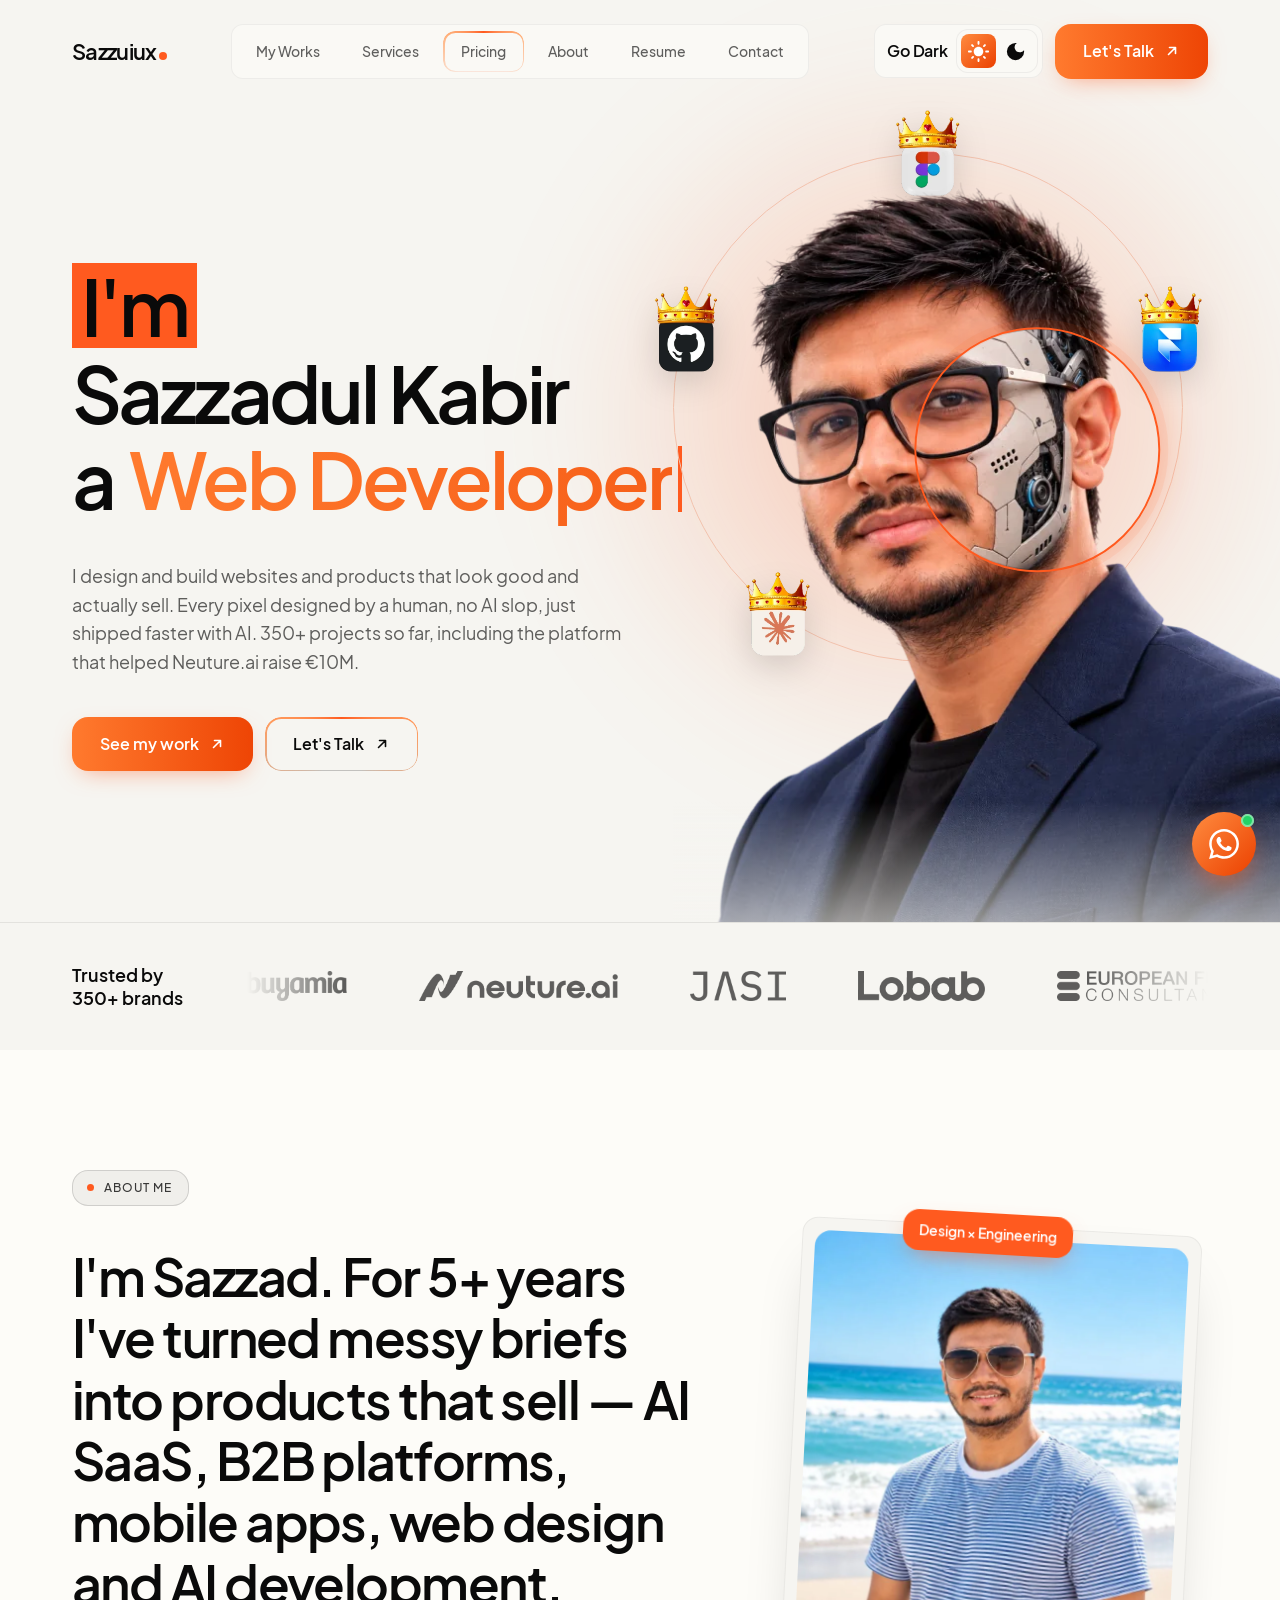
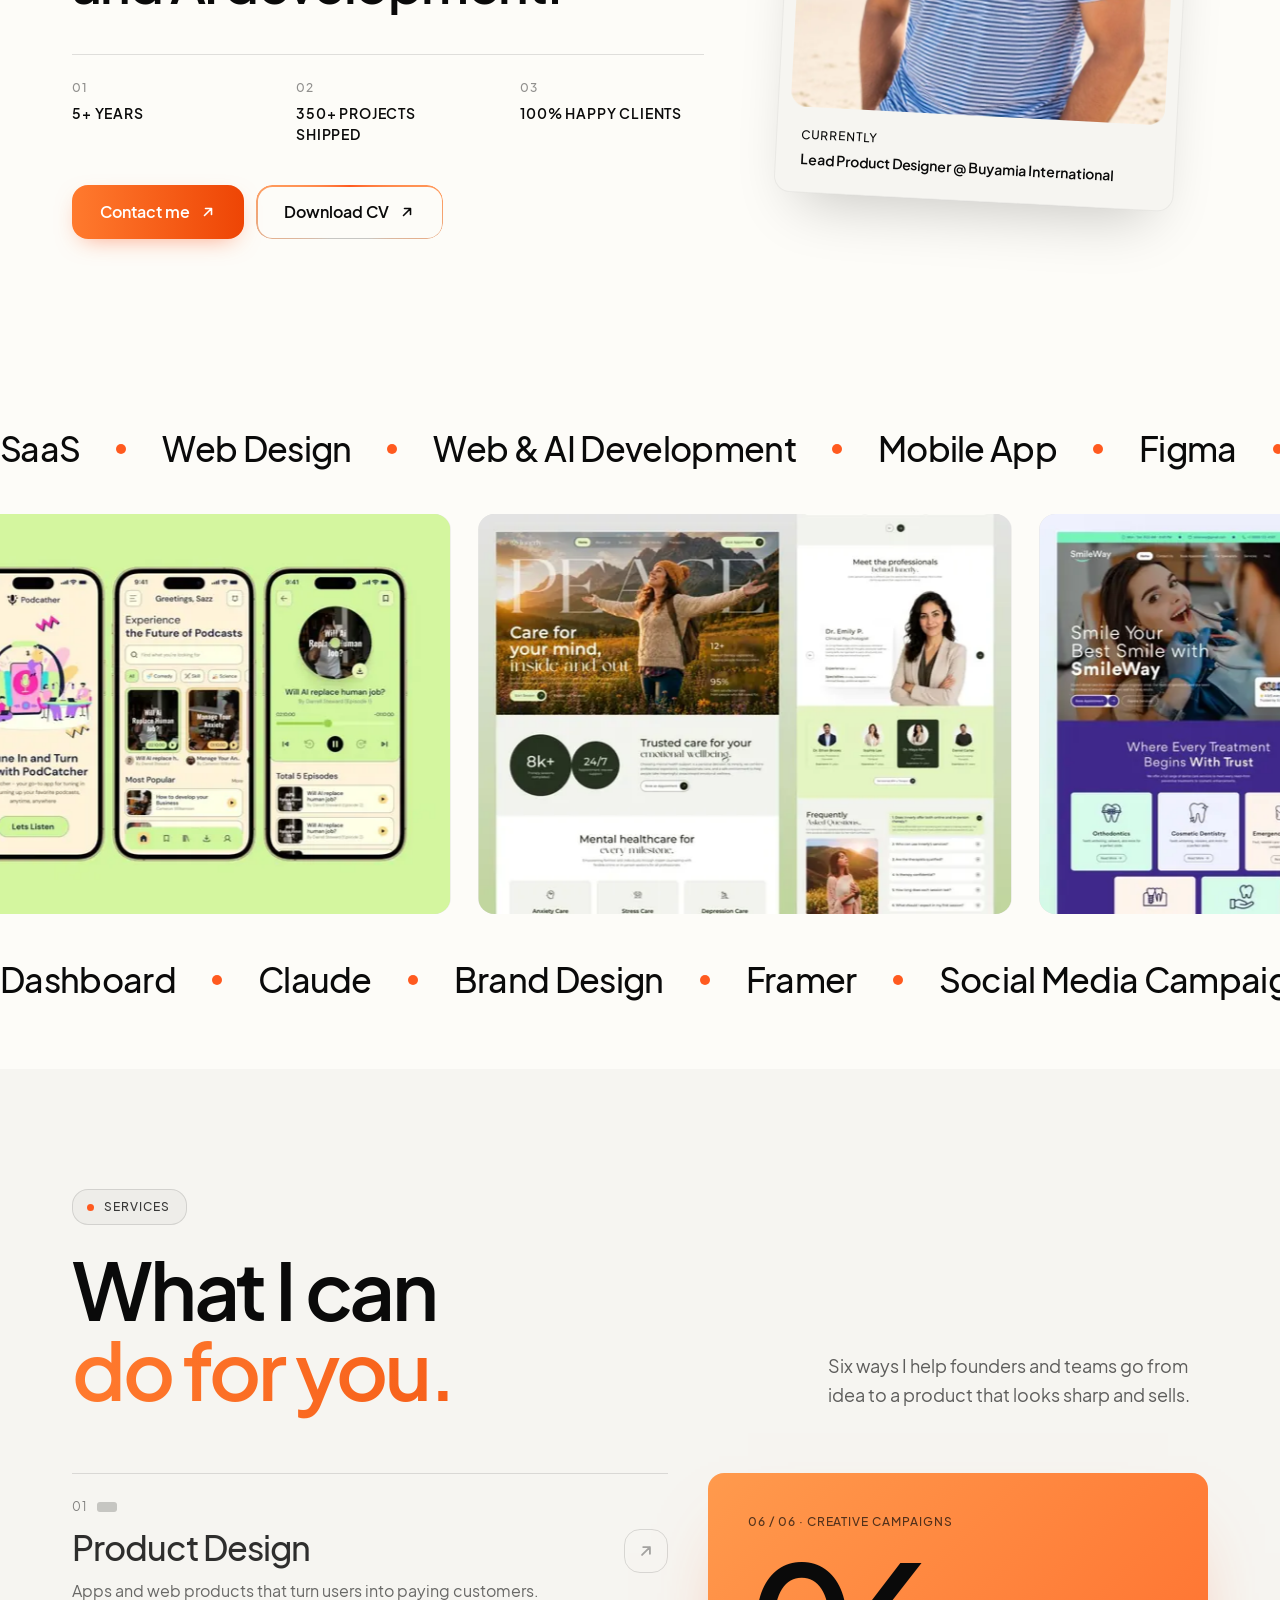
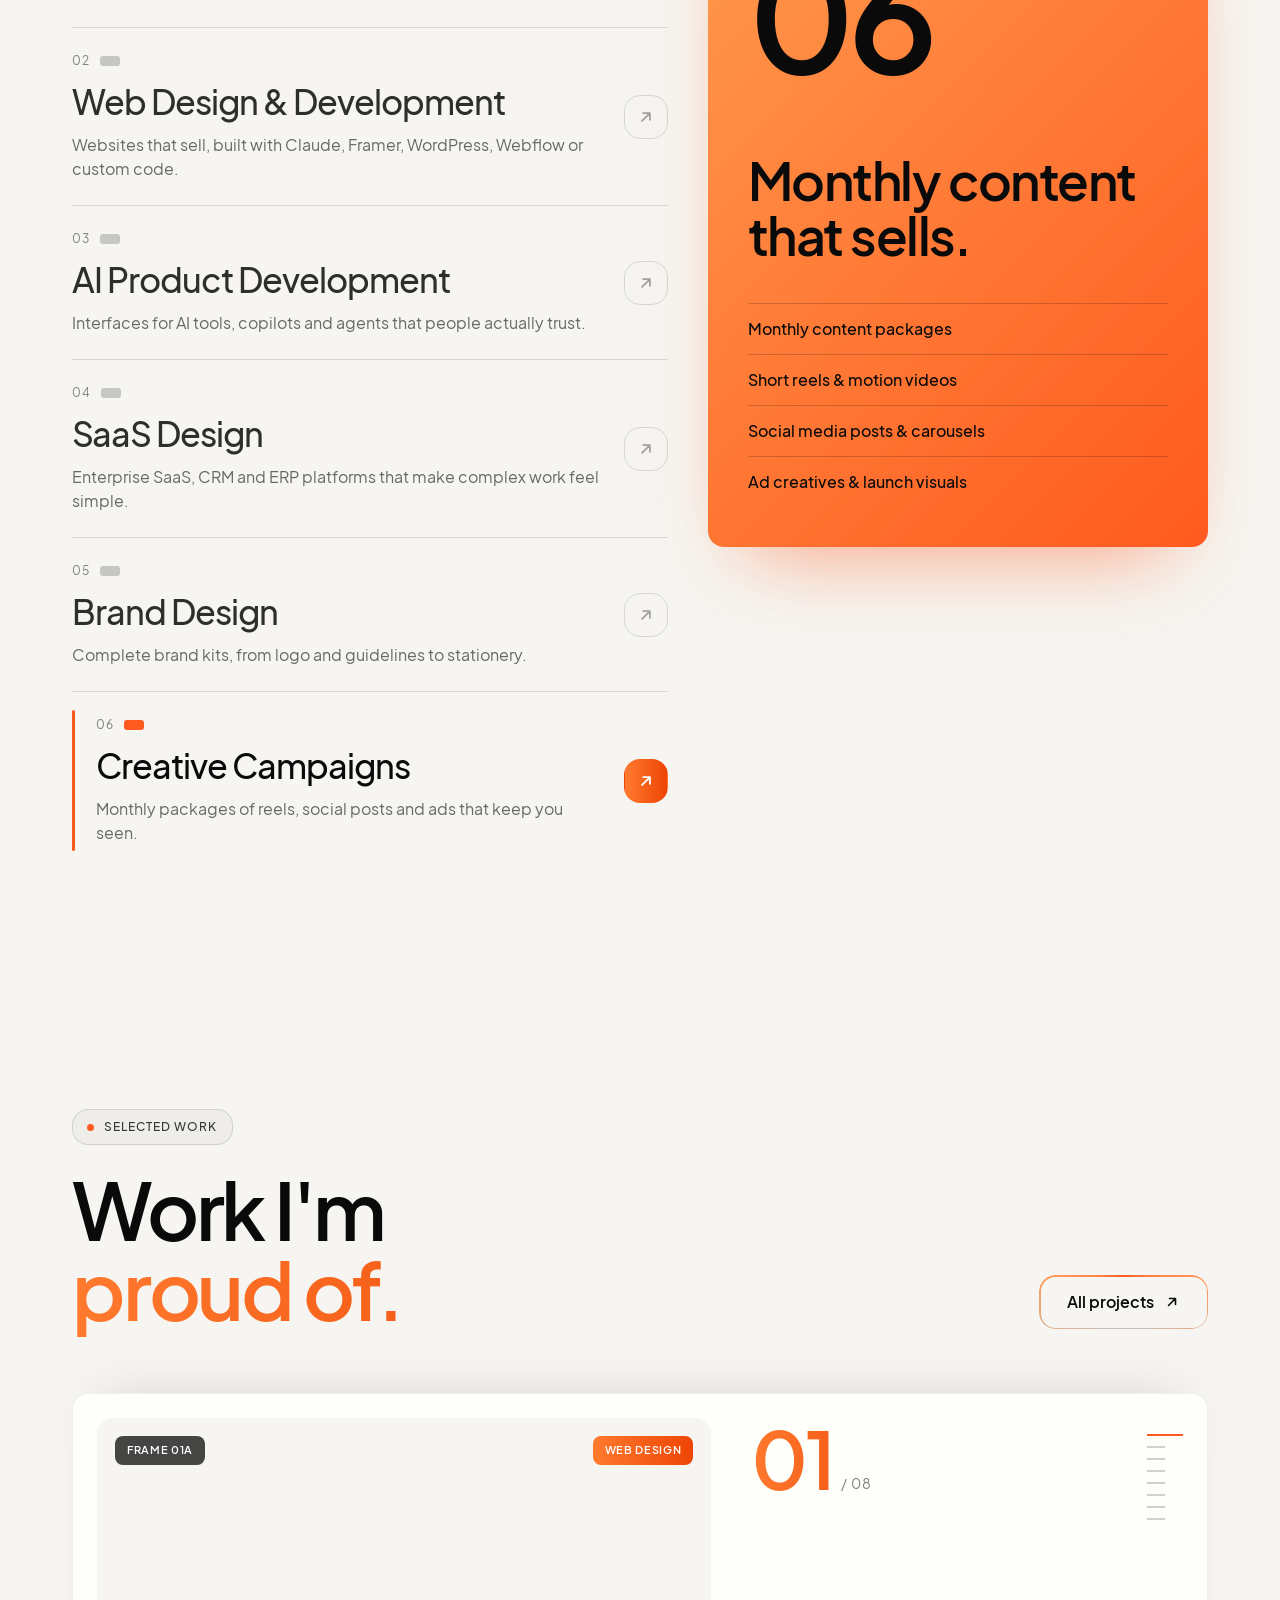
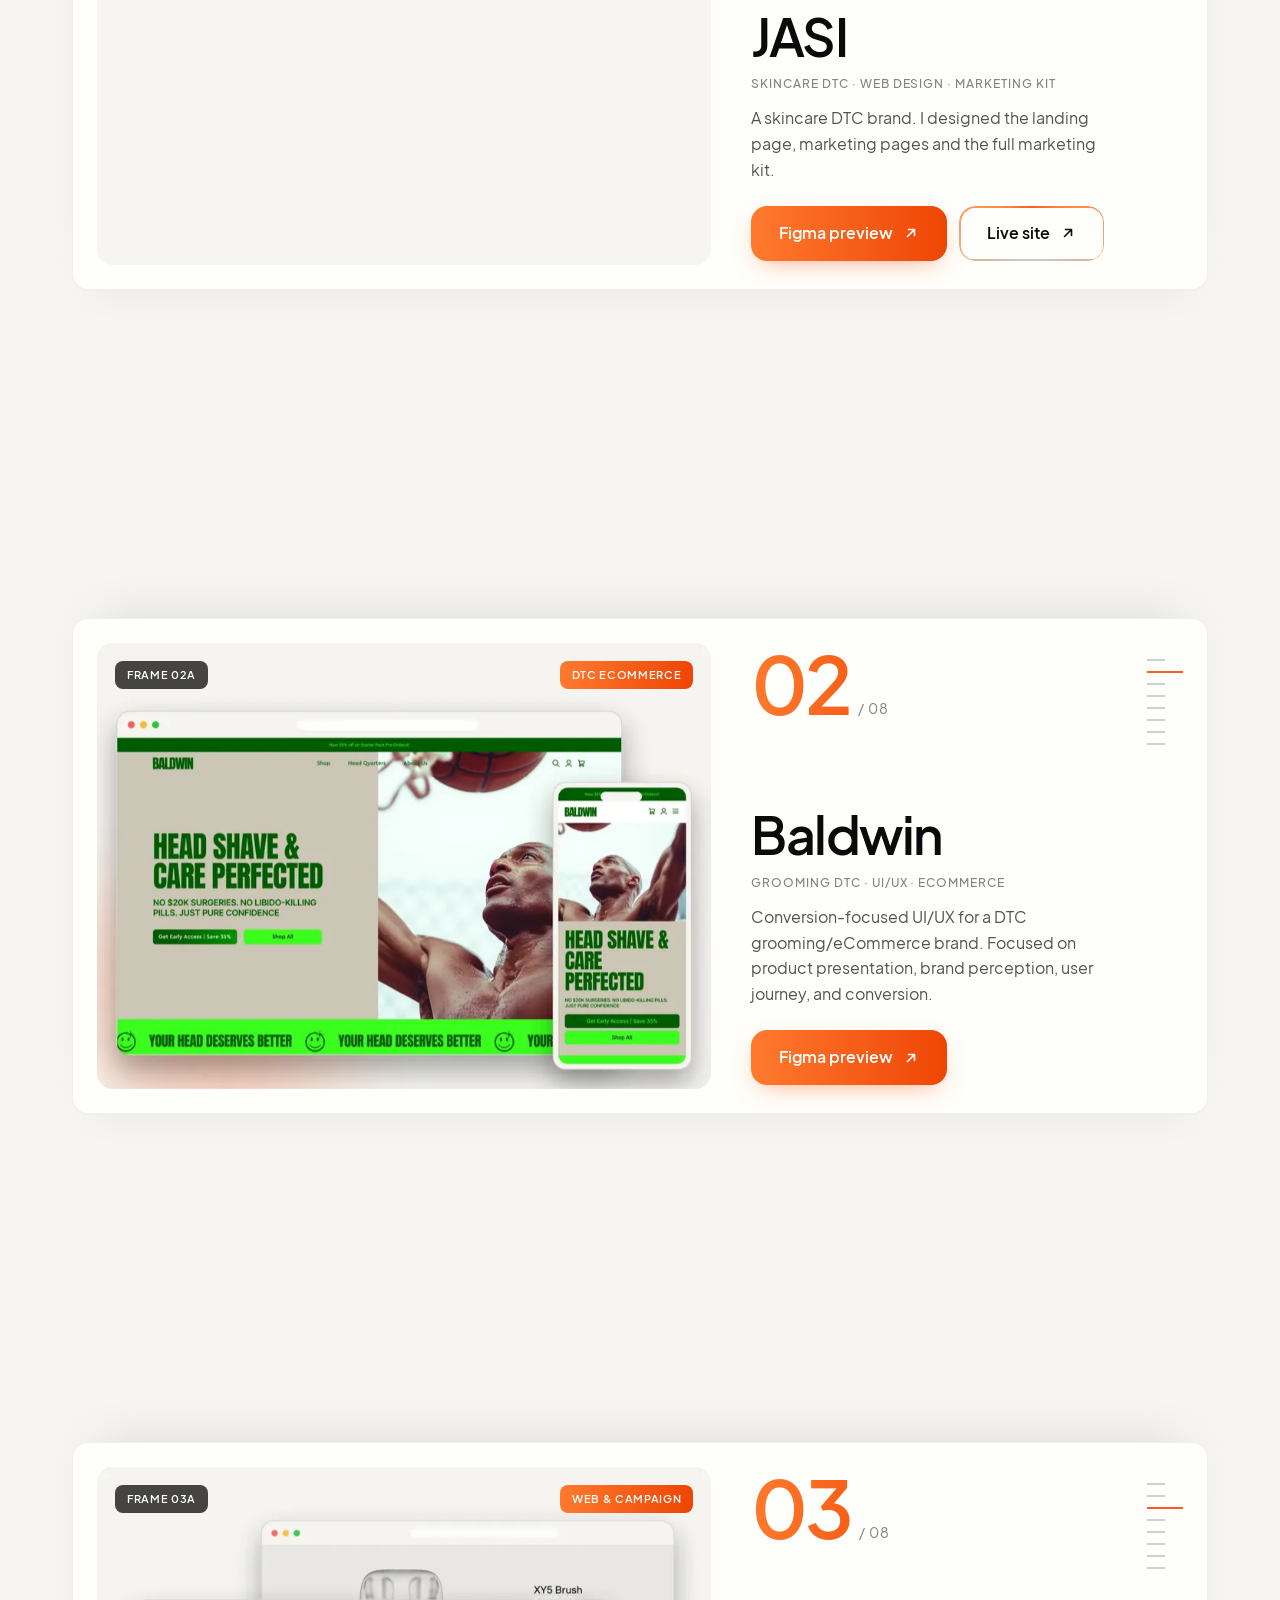
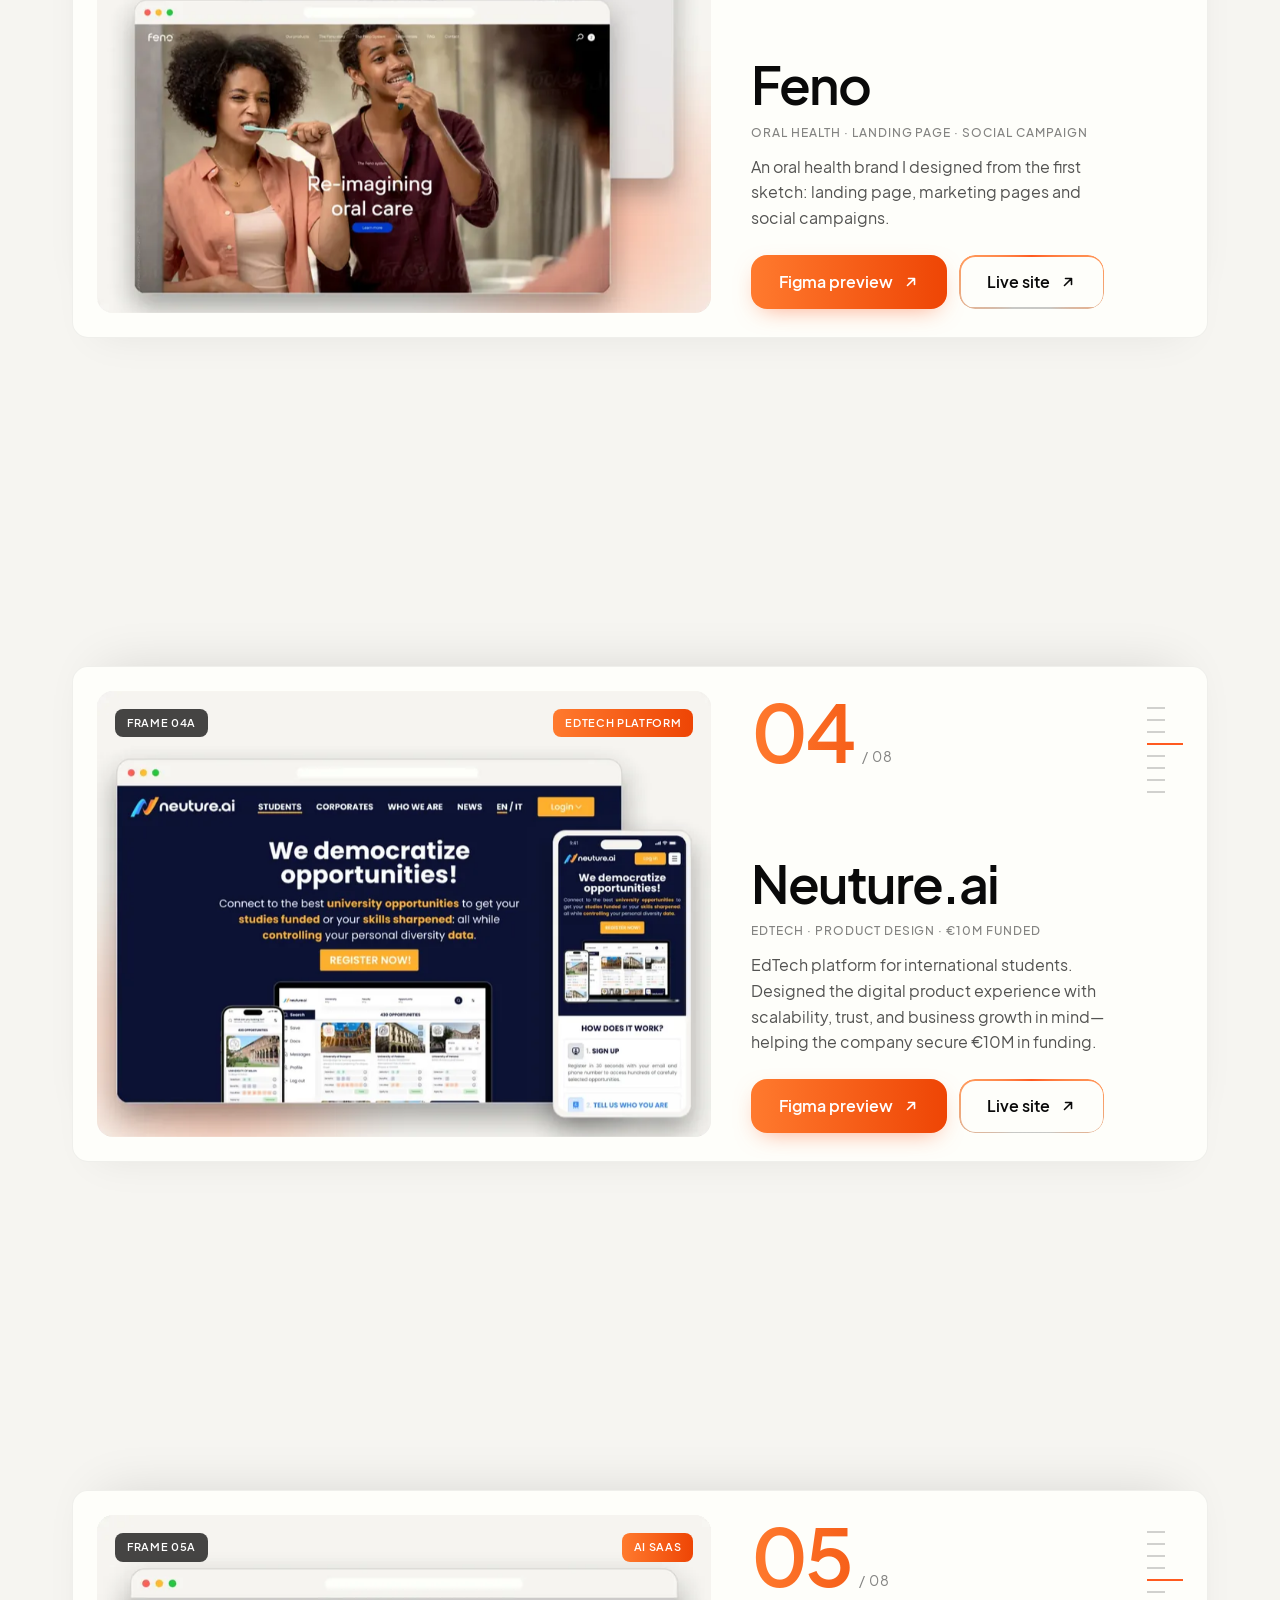
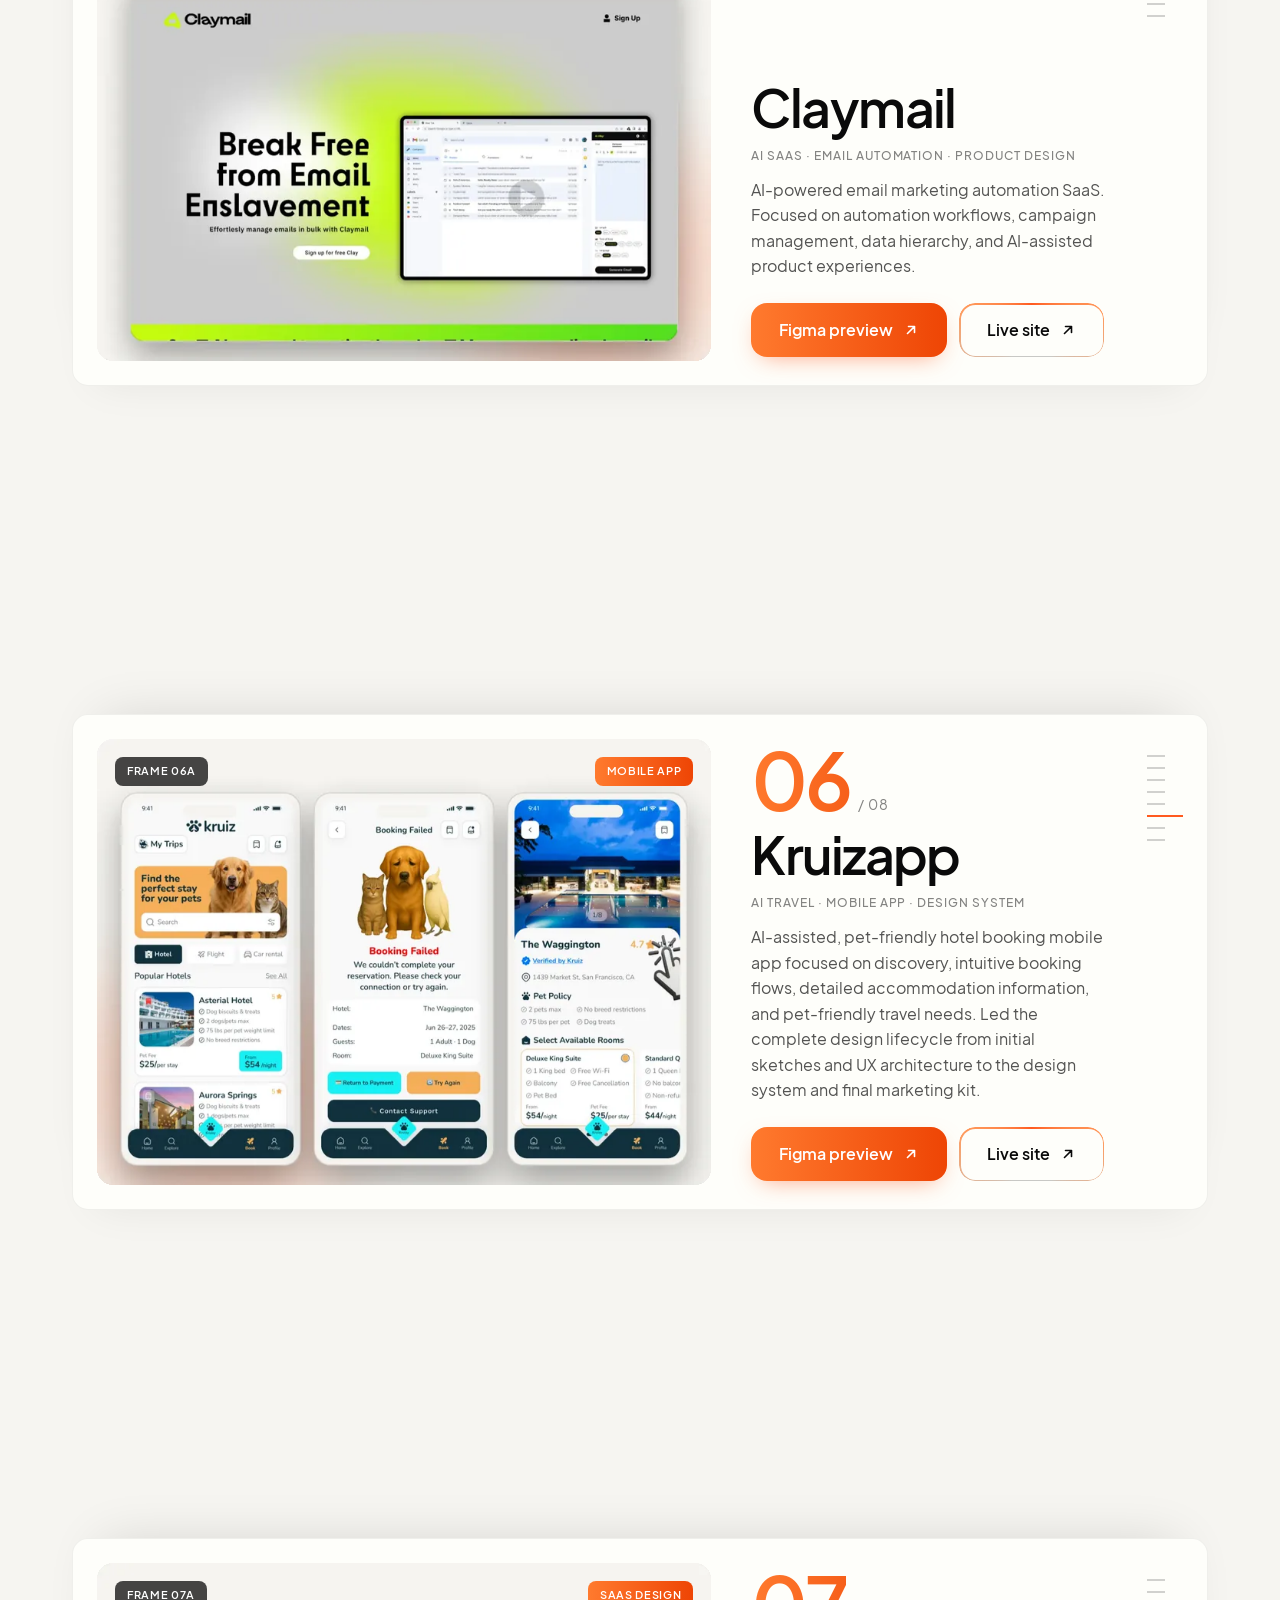
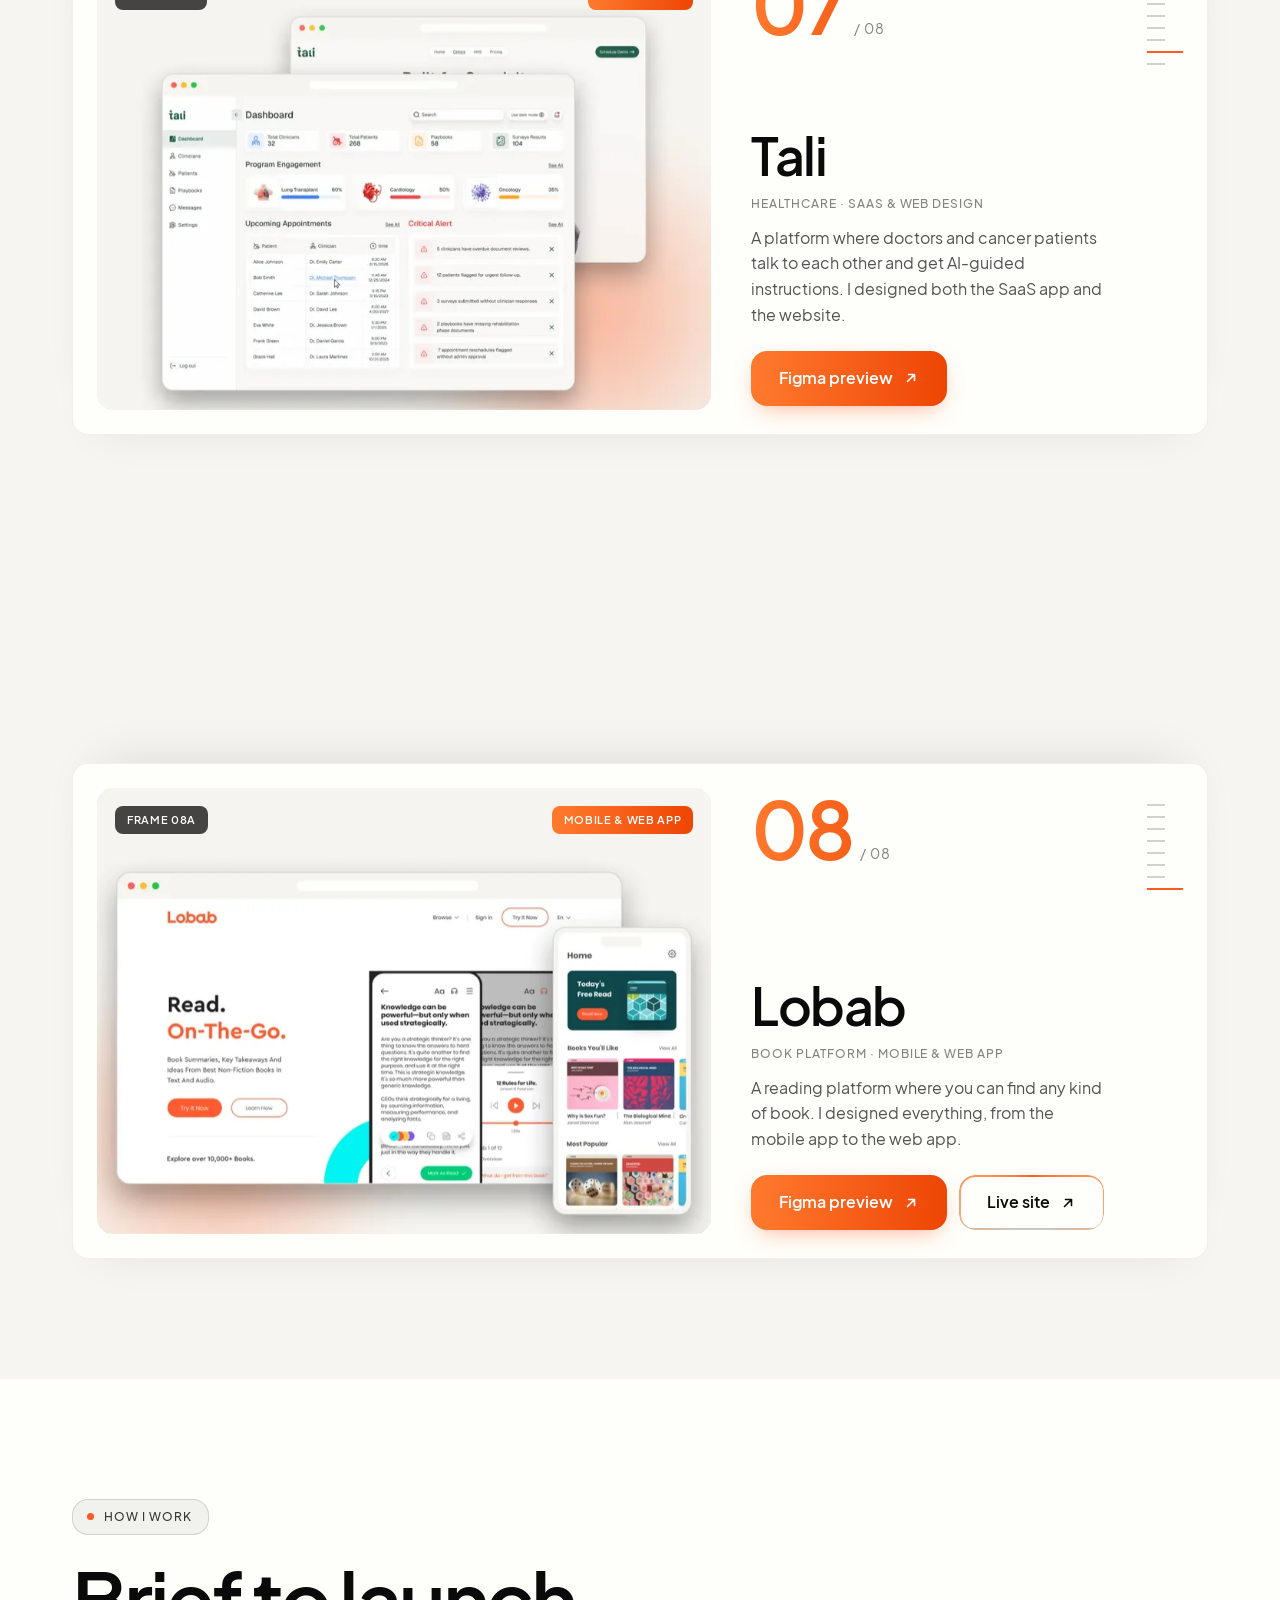
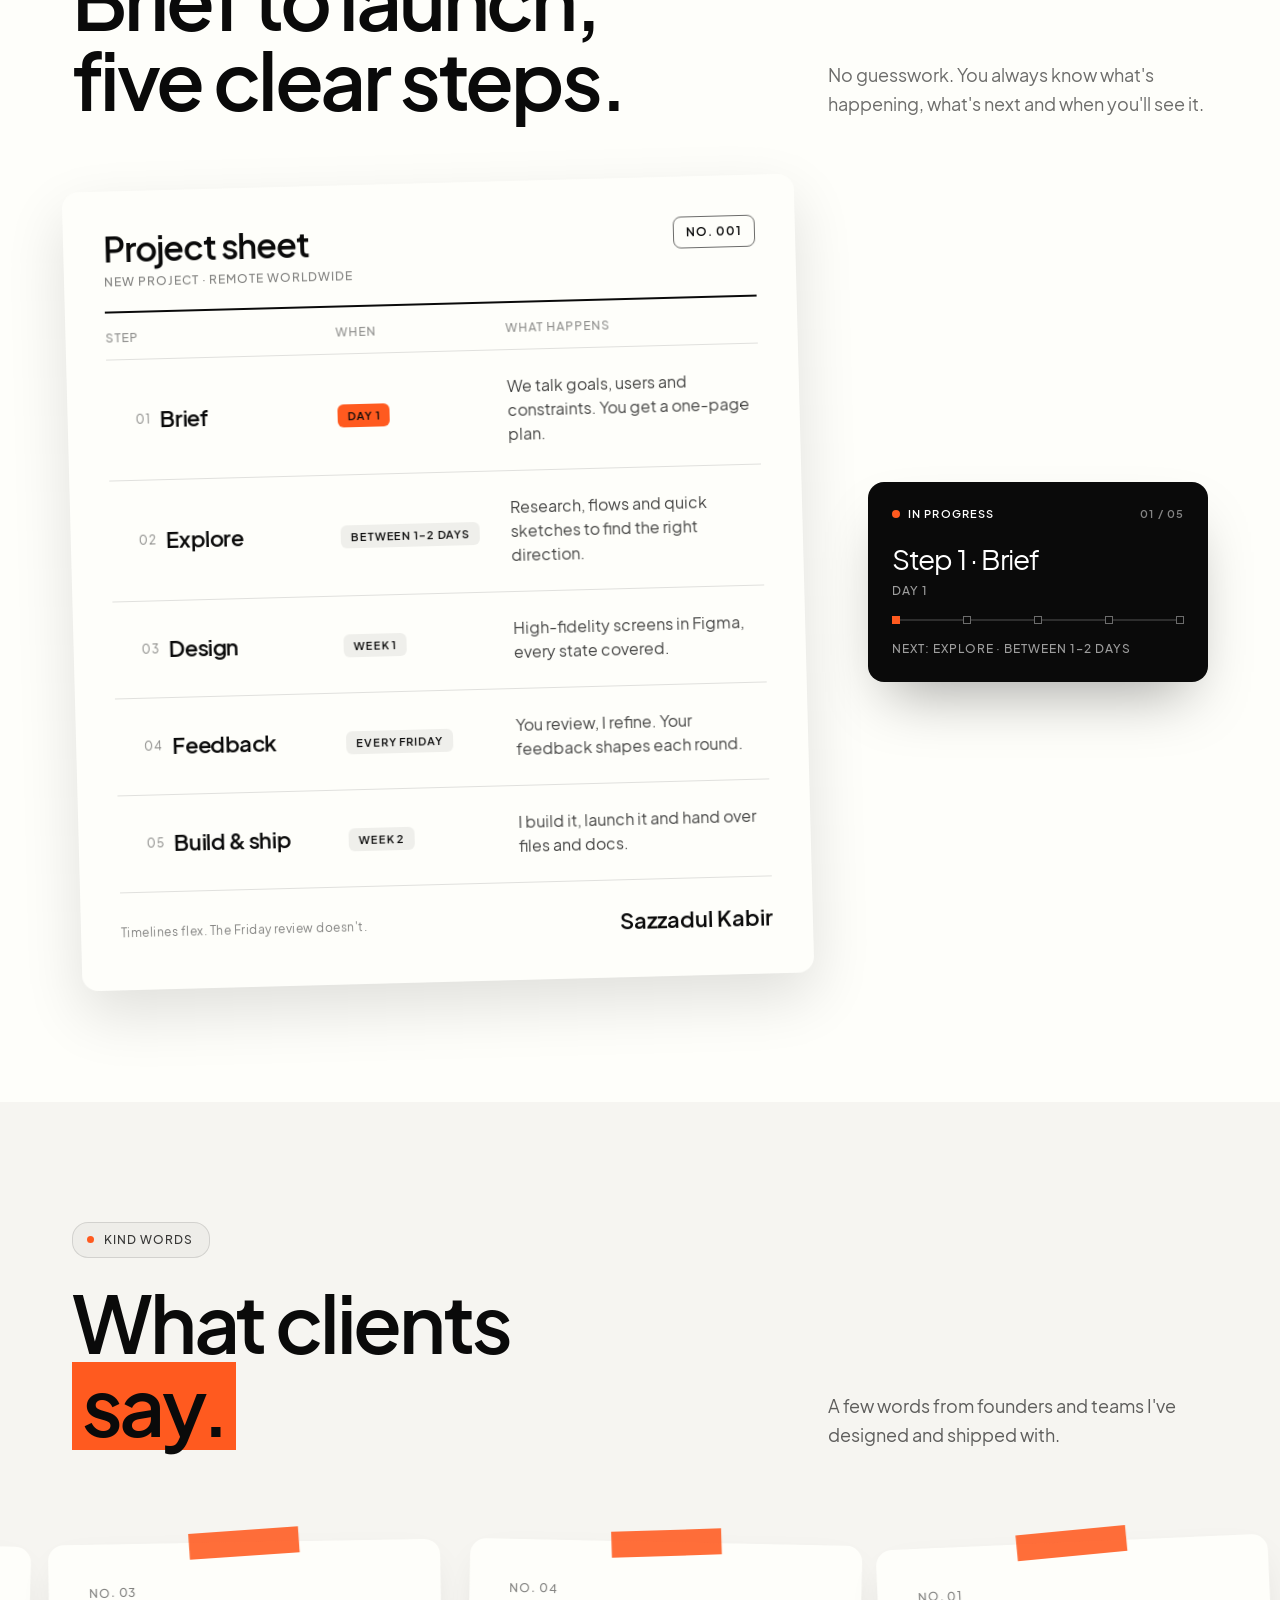
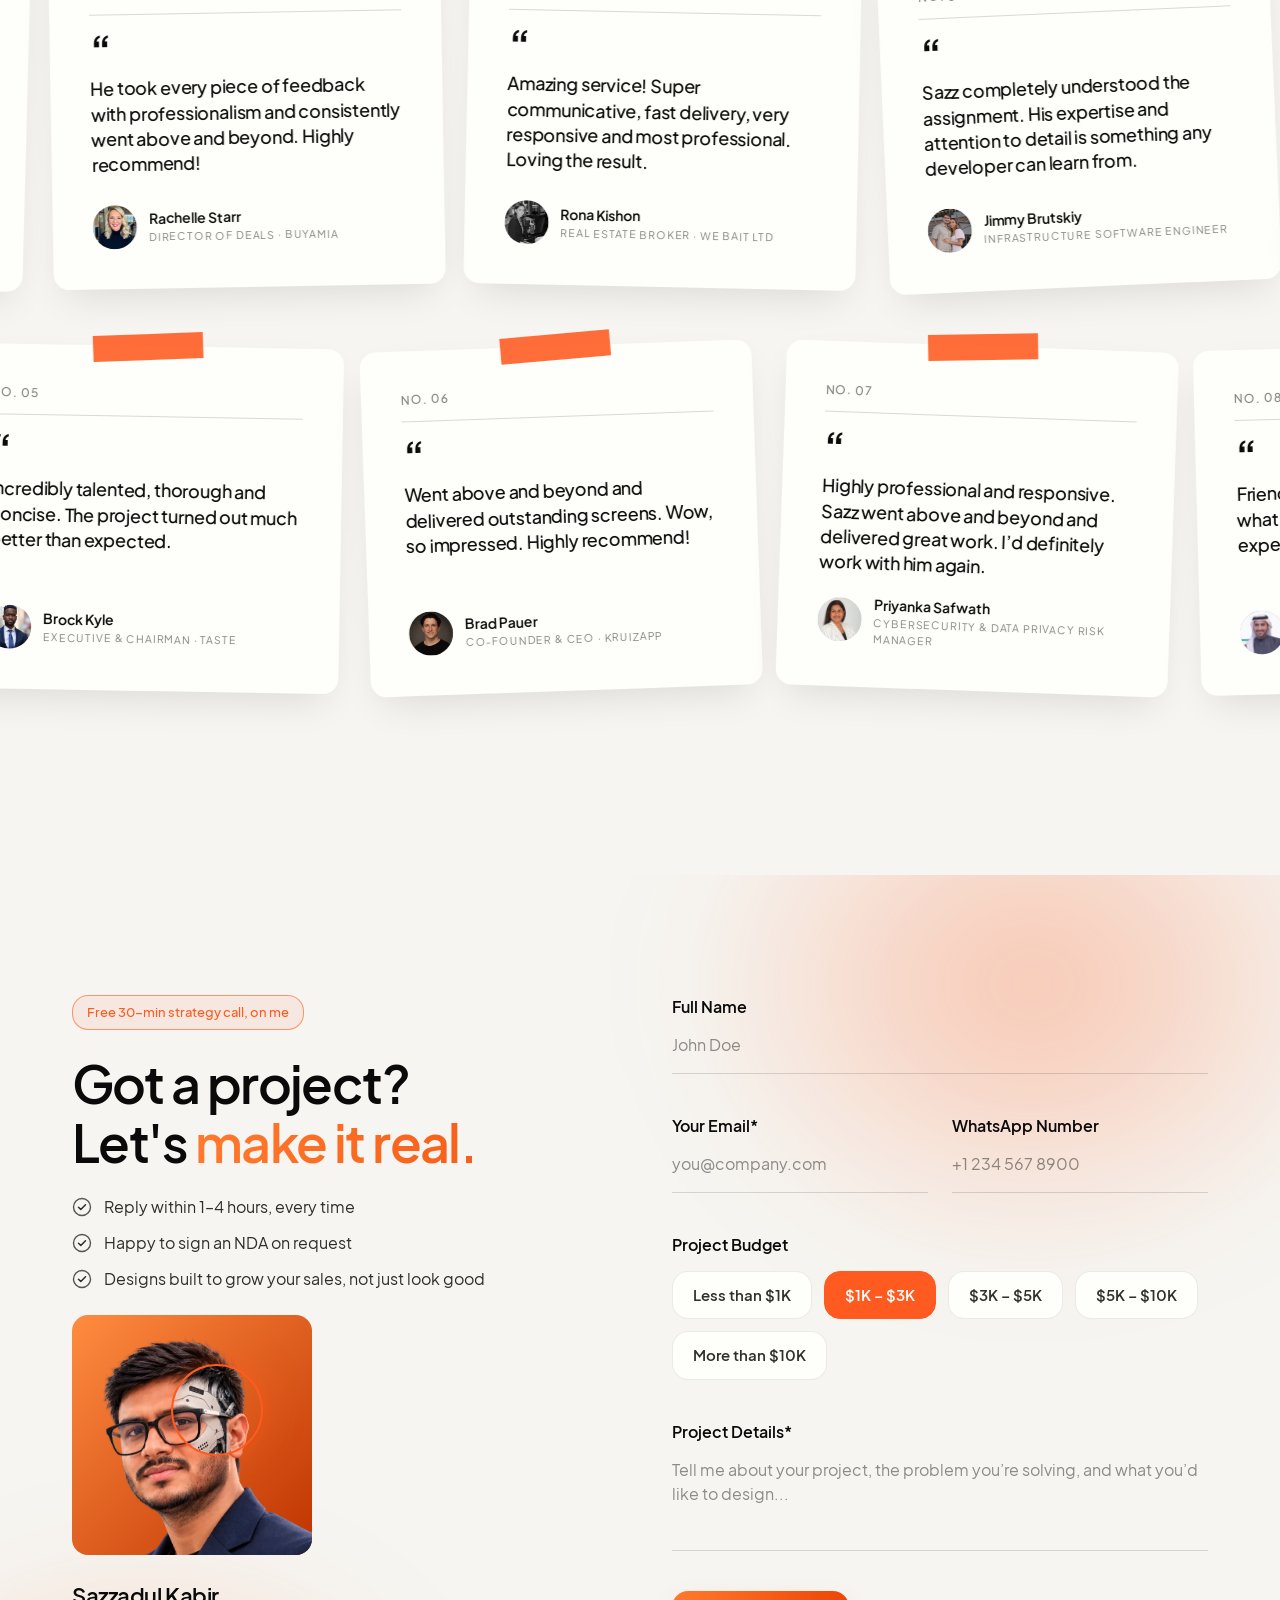
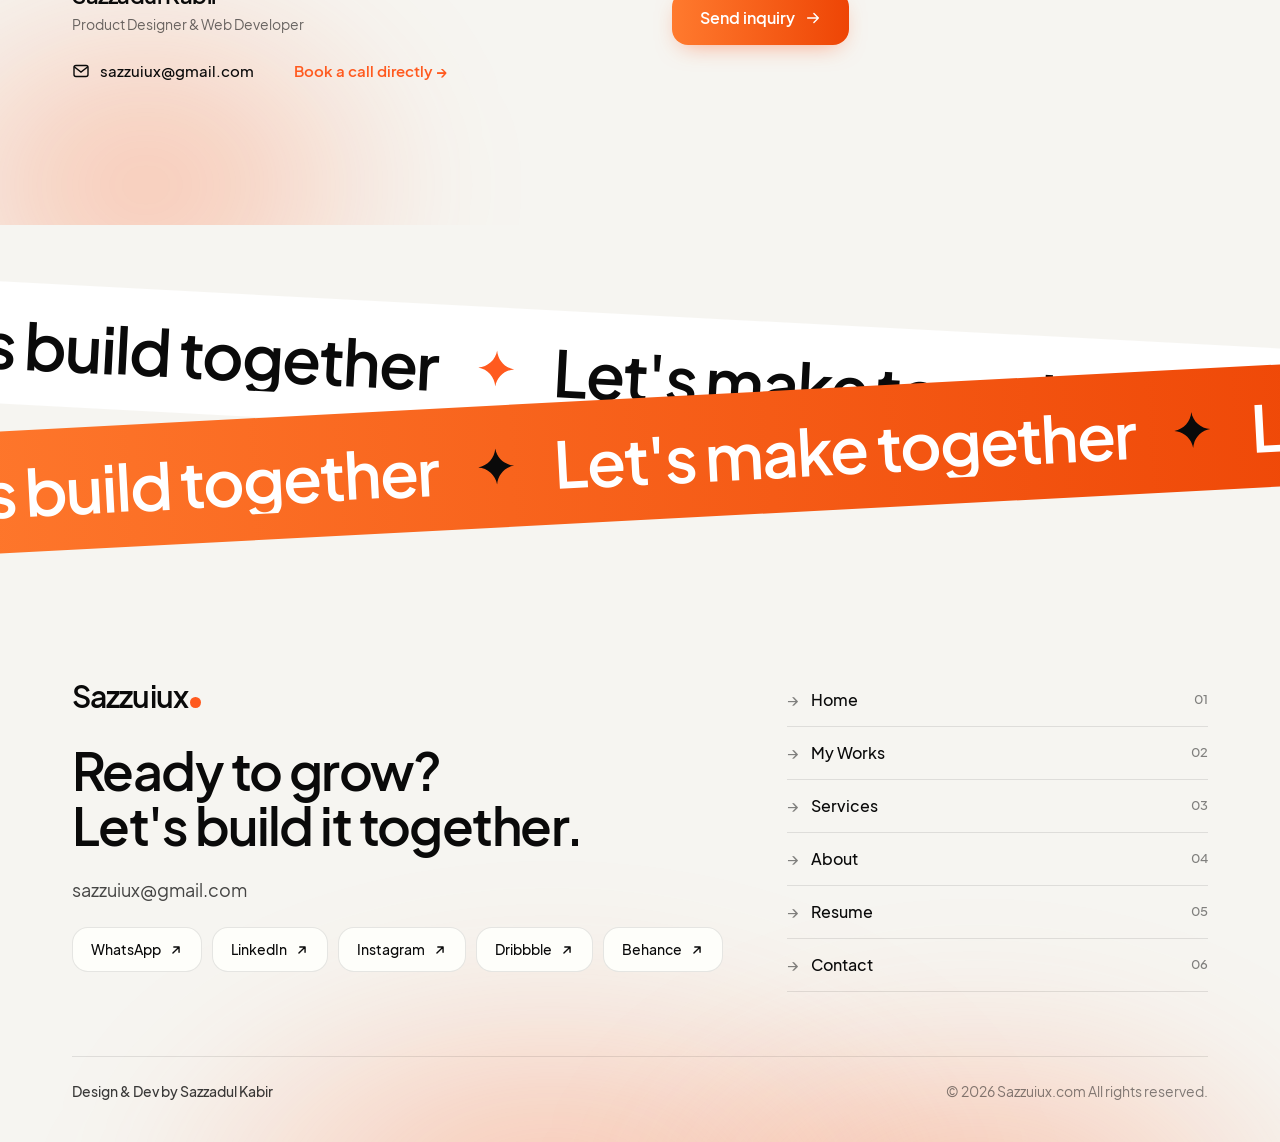
==== commit b636b70d: "Works: keep each card (incl. CTAs) fully visible before the next stacks; light-mode section backgrou" ====
--- a/index.html
+++ b/index.html
@@ -38,7 +38,7 @@
   <link rel="icon" href="/assets/img/favicon.svg" type="image/svg+xml">
   <link rel="preload" as="font" type="font/woff2" href="/assets/fonts/PlusJakartaSans-SemiBold.woff2" crossorigin>
   <link rel="preload" as="image" href="/assets/img/hero-human.webp" fetchpriority="high">
-  <link rel="stylesheet" href="/assets/css/style.min.css?v=c8bc26b2">
+  <link rel="stylesheet" href="/assets/css/style.min.css?v=558d9394">
 </head>
 <body>
   <script>try{if(!sessionStorage.getItem("szLoaded")&&!matchMedia("(prefers-reduced-motion: reduce)").matches)document.documentElement.classList.add("is-loading")}catch(e){}</script>
@@ -577,6 +577,6 @@
 
 
   <script src="/assets/js/data.js?v=9db9d350"></script>
-  <script src="/assets/js/main.js?v=1bf2be33"></script>
+  <script src="/assets/js/main.js?v=a31a98b5"></script>
 </body>
 </html>
--- a/assets/css/style.min.css
+++ b/assets/css/style.min.css
@@ -1 +1 @@
-@font-face{font-family: "Plus Jakarta Sans";font-style: normal;font-weight: 400;font-display: swap;src: url("/assets/fonts/PlusJakartaSans-Regular.woff2") format("woff2")}@font-face{font-family: "Plus Jakarta Sans";font-style: normal;font-weight: 500;font-display: swap;src: url("/assets/fonts/PlusJakartaSans-Medium.woff2") format("woff2")}@font-face{font-family: "Plus Jakarta Sans";font-style: normal;font-weight: 600;font-display: swap;src: url("/assets/fonts/PlusJakartaSans-SemiBold.woff2") format("woff2")}:root{--black: #0a0a0a;--surface: #141414;--light: #f6f5f1;--white: #ffffff;--orange: #ff5a1f;--orange-light: #ff7a2e;--orange-dark: #ee4505;--grad: linear-gradient(90deg,#ff7a2e 0%,#ee4505 100%);--grad-diag: linear-gradient(135deg,#ff8c40 0%,#eb4000 100%);--text-white-muted: rgba(255,255,255,0.65);--text-black-muted: rgba(10,10,10,0.6);--border-dark: rgba(255,255,255,0.14);--border-light: rgba(10,10,10,0.12);--radius: 16px;--container: 1296px;--margin: 72px;--section-y: 120px;--space-xl: 64px;--space-lg: 40px;--space-md: 24px;--space-sm: 12px;--space-xs: 8px;--t-display: 78px;--t-numeral: 150px;--t-marquee: 64px;--t-h2: 80px;--t-h3: 52px;--t-h4: 34px;--t-h5: 22px;--t-body-lg: 18px;--t-body: 16px;--t-small: 14px;--t-label: 12px;--font: "Plus Jakarta Sans",ui-sans-serif,system-ui,-apple-system,"Segoe UI",sans-serif;--ease: cubic-bezier(0.22,1,0.36,1)}@media (max-width: 1023px){:root{--margin: 24px;--section-y: 96px;--space-xl: 48px;--space-lg: 32px;--space-md: 20px;--t-display: 60px;--t-numeral: 110px;--t-marquee: 48px;--t-h2: 56px;--t-h3: 40px;--t-h4: 28px;--t-h5: 20px;--t-body-lg: 17px;--t-body: 15px}}@media (max-width: 767px){:root{--section-y: 72px;--space-xl: 32px;--space-lg: 24px;--space-md: 16px;--space-sm: 12px;--space-xs: 6px;--t-display: 32px;--t-numeral: 72px;--t-marquee: 32px;--t-h2: 40px;--t-h3: 30px;--t-h4: 24px;--t-h5: 18px;--t-body-lg: 16px;--t-body: 15px;--t-small: 13px;--t-label: 11px}}*,*::before,*::after{box-sizing: border-box}html{scroll-behavior: smooth;-webkit-text-size-adjust: 100%}body{margin: 0;font-family: var(--font);font-size: var(--t-body);line-height: 1.5;color: var(--white);background: var(--black);-webkit-font-smoothing: antialiased;overflow-x: hidden}img{display: block;max-width: 100%}a{color: inherit;text-decoration: none}button{font: inherit;color: inherit;background: none;border: 0;padding: 0;cursor: pointer}input,textarea{font: inherit;color: inherit}h1,h2,h3,h4,h5,p{margin: 0}h1,h2,h3,h4,h5{font-weight: 600;letter-spacing: -0.03em;line-height: 1.05}ul{margin: 0;padding: 0;list-style: none}::selection{background: var(--orange);color: var(--white)}.container{width: 100%;max-width: calc(var(--container) + var(--margin) * 2);margin-inline: auto;padding-inline: var(--margin)}.section{padding-block: var(--section-y);position: relative}.section--dark{background: var(--black);color: var(--white)}.section--light{background: var(--light);color: var(--black)}.clip{overflow: hidden}.sr-only{position: absolute;width: 1px;height: 1px;padding: 0;margin: -1px;overflow: hidden;clip: rect(0,0,0,0);white-space: nowrap;border: 0}.skip-link{position: fixed;top: 12px;left: 12px;z-index: 1000;padding: 10px 16px;background: var(--orange);color: var(--white);border-radius: 12px;transform: translateY(-200%);transition: transform 0.2s}.skip-link:focus{transform: none}:focus-visible{outline: 2px solid var(--orange);outline-offset: 3px;border-radius: 6px}.t-h2{font-size: var(--t-h2);letter-spacing: -0.04em;line-height: 1}.t-h3{font-size: var(--t-h3);line-height: 1.12}.t-h4{font-size: var(--t-h4)}.t-h5{font-size: var(--t-h5);letter-spacing: -0.02em}.t-lg{font-size: var(--t-body-lg);line-height: 1.6}.t-small{font-size: var(--t-small)}.t-label{font-size: var(--t-label);font-weight: 500;letter-spacing: 0.08em;text-transform: uppercase}.muted-dark{color: var(--text-white-muted)}.muted-light{color: var(--text-black-muted)}.grad-text{background: var(--grad);background-size: 200% 100%;-webkit-background-clip: text;background-clip: text;color: transparent;animation: gradShift 6s ease-in-out infinite}.orange{color: var(--orange)}.chip-hl{display: inline-block;background: var(--orange);color: var(--black);padding: 0 0.12em 0.02em;line-height: 1.08}.label{display: inline-flex;align-items: center;gap: 10px;padding: 8px 16px 8px 14px;border-radius: var(--radius);font-size: var(--t-label);font-weight: 500;letter-spacing: 0.08em;text-transform: uppercase}.label::before{content: "";width: 7px;height: 7px;border-radius: 50%;background: var(--orange)}.label--dark{background: rgba(255,255,255,.05);border: 1px solid var(--border-dark);color: rgba(255,255,255,.8)}.label--light{background: rgba(10,10,10,.05);border: 1px solid rgba(10,10,10,.14);color: rgba(10,10,10,.8)}.sec-head{display: flex;flex-wrap: wrap;align-items: flex-end;justify-content: space-between;gap: var(--space-lg);margin-bottom: var(--space-xl)}.sec-head__title{display: flex;flex-direction: column;align-items: flex-start;gap: var(--space-md)}.sec-head__desc{max-width: 380px;min-width: 260px;flex: 1 1 260px}@media (min-width: 1024px){.sec-head__desc{flex: 0 1 380px}}.btn{--pad-x: 28px;--pad-y: 16px;position: relative;display: inline-flex;align-items: center;justify-content: center;gap: 10px;padding: var(--pad-y) var(--pad-x);border-radius: var(--radius);font-size: 16px;font-weight: 600;line-height: 1.4;white-space: nowrap;transition: transform 0.3s var(--ease),background-color 0.3s,border-color 0.3s,box-shadow 0.3s;isolation: isolate;overflow: hidden}@media (max-width: 1023px){.btn{--pad-x: 24px;--pad-y: 14px;font-size: 15px}}@media (max-width: 767px){.btn{--pad-x: 20px;--pad-y: 12px;font-size: 14px;gap: 8px}}.btn svg{width: 16px;height: 16px;flex: none;transition: transform 0.35s var(--ease)}.btn:hover svg{transform: translate(2px,-2px)}.btn:active{transform: scale(0.97)}.btn--primary{color: var(--white);background: linear-gradient(90deg,#ff7a2e,#ee4505,#ff7a2e);background-size: 200% 100%;background-position: 0% 0;box-shadow: 0 8px 24px -10px rgba(255,90,31,0.6);transition: background-position 0.6s var(--ease),transform 0.3s var(--ease),box-shadow 0.3s}.btn--primary:hover{background-position: 100% 0;box-shadow: 0 12px 30px -10px rgba(255,90,31,0.8)}.btn--ghost-dark{color: var(--white);--base: rgba(255,255,255,.25)}.btn--ghost-dark:hover{background: rgba(255,255,255,.08)}.btn--ghost-light{color: var(--black);--base: rgba(10,10,10,.22)}.btn--ghost-light:hover{background: rgba(10,10,10,.06)}@property --ang{syntax: "<angle>";inherits: false;initial-value: 0deg}.btn--ghost-dark::before,.btn--ghost-light::before{content: "";position: absolute;inset: 0;z-index: -1;border-radius: inherit;padding: 1.5px;pointer-events: none;background: conic-gradient(from var(--ang),#ff5a1f,#ff9a5c 22%,var(--base) 40%,var(--base) 60%,#ff9a5c 80%,#ff5a1f);-webkit-mask: linear-gradient(#000 0 0) content-box,linear-gradient(#000 0 0);-webkit-mask-composite: xor;mask-composite: exclude;animation: borderSpin 3s linear infinite}@keyframes borderSpin{to{--ang: 360deg}}.btn--block{width: 100%}.btn-row{display: flex;flex-wrap: wrap;gap: var(--space-sm)}.glow{position: absolute;pointer-events: none;border-radius: 50%;background: radial-gradient(closest-side,rgba(255,90,31,0.5),rgba(255,90,31,0));filter: blur(60px);z-index: 0;animation: glowFloat 16s ease-in-out infinite alternate}.glow--b{animation-duration: 21s;animation-delay: -6s}@keyframes glowFloat{0%{transform: translate3d(0,0,0) scale(1)}33%{transform: translate3d(6%,-8%,0) scale(1.12)}66%{transform: translate3d(-7%,5%,0) scale(0.92)}100%{transform: translate3d(4%,7%,0) scale(1.06)}}@keyframes gradShift{0%,100%{background-position: 0% 50%}50%{background-position: 100% 50%}}@keyframes spin{to{transform: rotate(360deg)}}@keyframes marquee{to{transform: translate3d(-50%,0,0)}}@keyframes blink{50%{opacity: 0}}.nav{position: fixed;inset: 0 0 auto 0;z-index: 100;padding-block: 24px;transition: padding 0.4s var(--ease),background 0.4s,backdrop-filter 0.4s,border-color 0.4s;border-bottom: 1px solid transparent}.nav.is-scrolled{padding-block: 12px;background: rgba(10,10,10,0.72);backdrop-filter: blur(16px);-webkit-backdrop-filter: blur(16px);border-bottom-color: rgba(255,255,255,0.06)}.nav__inner{display: flex;align-items: center;justify-content: space-between;gap: 16px}.logo{display: inline-flex;align-items: baseline;gap: 2px;font-size: 22px;font-weight: 600;letter-spacing: -0.03em;color: var(--white)}.logo__dot{width: 0.36em;height: 0.36em;border-radius: 50%;background: var(--orange);flex: none}@media (max-width: 1023px){.logo{font-size: 20px}}@media (max-width: 767px){.logo{font-size: 18px}}.nav__links{display: flex;gap: 6px;padding: 6px;border-radius: 12px;background: rgba(255,255,255,0.06);border: 1px solid rgba(255,255,255,0.1)}.nav__links a{padding: 10px 18px;border-radius: 12px;font-size: 14px;font-weight: 500;color: var(--text-white-muted);transition: color 0.25s,background 0.25s}.nav__links a:hover{color: var(--white)}.nav__links a.is-active{color: var(--white);background: rgba(255,255,255,0.1)}.nav__actions{display: flex;align-items: center;gap: 12px}.nav__menu-btn{display: none;width: 44px;height: 44px;border-radius: 12px;border: 1px solid rgba(255,255,255,.2);align-items: center;justify-content: center}.nav__menu-btn span,.nav__menu-btn span::before,.nav__menu-btn span::after{display: block;width: 16px;height: 1.6px;background: var(--white);border-radius: 2px;position: relative;transition: transform 0.3s var(--ease),opacity 0.2s}.nav__menu-btn span::before,.nav__menu-btn span::after{content: "";position: absolute;left: 0}.nav__menu-btn span::before{top: -5px}.nav__menu-btn span::after{top: 5px}.nav.is-open .nav__menu-btn span{background: transparent}.nav.is-open .nav__menu-btn span::before{transform: translateY(5px) rotate(45deg)}.nav.is-open .nav__menu-btn span::after{transform: translateY(-5px) rotate(-45deg)}.nav__panel{display: none;margin-top: 16px;padding: 8px 20px 20px;border-radius: var(--radius);background: var(--surface);border: 1px solid var(--border-dark)}.nav__panel a.panel-link{display: flex;align-items: center;justify-content: space-between;padding: 16px 0;border-bottom: 1px solid var(--border-dark);font-size: var(--t-h5);font-weight: 600;letter-spacing: -0.02em}.nav__panel a.panel-link.is-active{color: var(--orange)}.nav__panel a.panel-link.is-active span::before{content: "";display: inline-block;width: 8px;height: 8px;border-radius: 50%;background: var(--orange);margin-right: 12px;vertical-align: middle}.nav__panel .btn{margin-top: 24px}@media (max-width: 1023px){.nav__links{display: none}.nav__menu-btn{display: inline-flex}.nav.is-open{background: rgba(10,10,10,0.96);backdrop-filter: blur(16px)}.nav__panel{display: block;overflow: hidden;max-height: 0;margin-top: 0;padding-block: 0;opacity: 0;visibility: hidden;transform: translateY(-10px);border-color: transparent;transition: max-height 0.5s var(--ease),margin-top 0.5s var(--ease),padding 0.5s var(--ease),opacity 0.35s ease,transform 0.5s var(--ease),visibility 0s linear 0.5s,border-color 0.3s}.nav.is-open .nav__panel{max-height: 560px;margin-top: 16px;padding-block: 8px 20px;opacity: 1;visibility: visible;transform: none;border-color: var(--border-dark);transition-delay: 0s}.nav{transition: padding 0.4s var(--ease),background 0.45s ease,backdrop-filter 0.4s,border-color 0.4s}}@media (max-width: 767px){.nav__actions .btn{display: none}}@keyframes panelIn{from{opacity: 0;transform: translateY(-8px)}}.hero{position: relative;min-height: 100vh;min-height: 100svh;overflow: hidden;display: flex;align-items: stretch;padding-top: 112px}.hero .glow--1{width: 760px;height: 760px;right: 4%;top: 6%}.hero__inner{position: relative;z-index: 1;display: grid;grid-template-columns: minmax(0,1fr) minmax(0,540px);gap: var(--space-lg);align-items: center;width: 100%}.hero__copy{padding-block: var(--space-xl);max-width: 760px}.hero__title{font-size: var(--t-display);letter-spacing: -0.04em;line-height: 1.1}.hero__title .chip-hl{margin-bottom: 2px}.hero__role{display: flex;align-items: center;gap: 0.2em;white-space: nowrap}.hero__rotator{display: inline-flex;align-items: center}.hero__rotator .grad-text{padding-bottom: 0.18em;margin-bottom: -0.18em}.r-rotator{display: inline-block;white-space: nowrap;min-height: 1em;vertical-align: top}.r-rotator .caret{display: inline-block;width: 0.06em;height: 0.8em;margin-left: 0.08em;background: var(--orange);animation: blink 1s steps(1) infinite}.hero__rotator .caret{display: inline-block;width: 4px;height: 0.85em;margin-left: 6px;background: var(--orange);animation: blink 1s steps(1) infinite}.hero__bio{margin-top: var(--space-lg);max-width: 600px}.hero .btn-row{margin-top: var(--space-lg)}.hero__photo{position: relative;align-self: end;justify-self: end;width: 100%;max-width: 540px;aspect-ratio: 613 / 920;margin-bottom: 0}.hero__ring{position: absolute;left: 0;right: 0;top: 6%;aspect-ratio: 1;border-radius: 50%;border: 1px solid rgba(255,255,255,0.08)}.hero__photo .fade{position: absolute;inset: auto 0 0 0;height: 22%;z-index: 3;pointer-events: none;background: linear-gradient(to bottom,rgba(10,10,10,0),var(--black))}.reveal-photo{position: relative;touch-action: pan-y}.reveal-photo img{position: absolute;inset: 0;width: 100%;height: 100%;object-fit: cover;user-select: none;-webkit-user-drag: none}.reveal-photo .robot{z-index: 2;-webkit-mask-image: radial-gradient(circle var(--r,100px) at var(--mx,62%) var(--my,33%),#000 97%,transparent 100%);mask-image: radial-gradient(circle var(--r,100px) at var(--mx,62%) var(--my,33%),#000 97%,transparent 100%)}.reveal-photo .lens{position: absolute;z-index: 4;pointer-events: none;width: calc(var(--r,100px) * 2);aspect-ratio: 1;left: var(--mx,62%);top: var(--my,33%);transform: translate(-50%,-50%);border-radius: 50%;border: 2px solid var(--orange);box-shadow: 0 0 0 8px rgba(255,90,31,0.08),0 0 40px rgba(255,90,31,0.35)}.trusted{border-top: 1px solid rgba(255,255,255,.1);padding-block: var(--space-lg);background: var(--black)}.trusted__inner{display: flex;align-items: center;gap: var(--space-xl)}.trusted__label{flex: none;font-size: 18px;font-weight: 600;line-height: 1.3;color: rgba(255,255,255,.9)}.marquee{position: relative;overflow: hidden;flex: 1;min-width: 0;-webkit-mask-image: linear-gradient(90deg,transparent,#000 10%,#000 88%,transparent);mask-image: linear-gradient(90deg,transparent,#000 10%,#000 88%,transparent)}.marquee__track{display: flex;width: max-content;animation: marquee var(--dur,40s) linear infinite}.marquee__track--rev{animation-direction: reverse}.marquee:hover .marquee__track.pause-hover{animation-play-state: paused}.logos{display: flex;align-items: center;gap: 72px;padding-right: 72px}.logos img{height: 30px;width: auto;opacity: 0.55;transition: opacity 0.3s}.logos img:hover{opacity: 1}@media (max-width: 767px){.trusted__inner{flex-direction: column;align-items: flex-start;gap: var(--space-md)}.trusted__label{font-size: 16px}.marquee{width: 100%}.logos{gap: 40px;padding-right: 40px}.logos img{height: 22px}}.about__grid{display: grid;grid-template-columns: minmax(0,1fr) 440px;gap: var(--space-xl);align-items: center}.about__copy{display: flex;flex-direction: column;align-items: flex-start;gap: var(--space-lg)}.scroll-text{font-size: var(--t-h3);font-weight: 600;letter-spacing: -0.03em;line-height: 1.18}.scroll-text .w{color: rgba(10,10,10,0.16);transition: color 0.25s linear}.scroll-text .w.on{color: var(--black)}.stats{display: flex;flex-wrap: wrap;gap: var(--space-lg);width: 100%;border-top: 1px solid var(--border-light);padding-top: var(--space-md)}.stat{flex: 1 1 160px;display: flex;flex-direction: column;gap: 6px}.stat .t-label{color: rgba(10,10,10,.45)}.stat strong{font-size: var(--t-small);font-weight: 600;letter-spacing: 0.06em;text-transform: uppercase}.about__photo{position: relative;width: 100%;max-width: 440px;justify-self: center;padding: 20px 20px 0}.photo-card{background: var(--light);border-radius: var(--radius);padding: 12px 12px 22px;transform: rotate(3deg);border: 1px solid rgba(10,10,10,.05);box-shadow: 0 30px 60px -24px rgba(0,0,0,.22);transition: transform 0.6s var(--ease)}.photo-card:hover{transform: rotate(1deg) translateY(-4px)}.photo-card__img{border-radius: var(--radius);overflow: hidden;aspect-ratio: 376 / 480}.photo-card__img img{width: 100%;height: 100%;object-fit: cover}.photo-card__meta{padding: 14px 12px 0;color: var(--black)}.photo-card__meta .t-label{color: var(--black)}.photo-card__meta p{font-size: 14px;font-weight: 600;margin-top: 4px}.sticker{position: absolute;z-index: 2;top: 7px;left: 50%;transform: translateX(-50%) rotate(3.3deg);white-space: nowrap;padding: 10px 16px;border-radius: var(--radius);background: var(--orange);color: var(--white);font-size: 14px;font-weight: 600;box-shadow: 0 10px 24px -10px rgba(255,90,31,.7)}@media (max-width: 1023px){.about__grid{grid-template-columns: 1fr}.about__photo{max-width: 420px}}.showcase{padding-block: var(--space-xl);display: flex;flex-direction: column;gap: var(--space-lg)}.tags{display: flex;align-items: center;gap: 36px;padding-right: 36px}.tags span{font-size: var(--t-h4);font-weight: 500;letter-spacing: -0.02em;white-space: nowrap;color: var(--black)}.tags i{width: 10px;height: 10px;border-radius: 50%;background: var(--orange);flex: none}.shots{display: flex;gap: 28px;padding-right: 28px}.shot{width: 533px;aspect-ratio: 533 / 400;border-radius: var(--radius);overflow: hidden;flex: none;background: #ddd}.shot img{width: 100%;height: 100%;object-fit: cover;transition: transform 0.8s var(--ease)}.shot:hover img{transform: scale(1.04)}.showcase .marquee{-webkit-mask-image: none;mask-image: none}@media (max-width: 1023px){.shot{width: 420px}.tags{gap: 28px;padding-right: 28px}}@media (max-width: 767px){.shot{width: 280px}.shots{gap: 16px;padding-right: 16px}.tags{gap: 20px;padding-right: 20px}.tags i{width: 8px;height: 8px}}.services__body{display: grid;grid-template-columns: minmax(0,1fr) minmax(300px,500px);gap: var(--space-lg);align-items: start}.svc{position: relative;border-top: 1px solid var(--border-dark);transition: opacity 0.5s var(--ease)}.svc.is-dim{opacity: 0.25}.svc__btn{display: flex;align-items: center;gap: var(--space-md);width: 100%;text-align: left;padding: var(--space-md) 0;transition: padding 0.45s var(--ease)}.svc.is-active .svc__btn{padding-left: 24px}.svc::before{content: "";position: absolute;left: 0;top: 18px;bottom: 18px;width: 3px;border-radius: 2px;background: var(--orange);transform: scaleY(0);transform-origin: top;transition: transform 0.45s var(--ease)}.svc.is-active::before{transform: scaleY(1)}.svc__content{flex: 1;min-width: 0;display: flex;flex-direction: column;gap: 6px}.svc__meta{display: flex;align-items: center;gap: 10px;font-size: 12px;letter-spacing: 0.08em;color: rgba(255,255,255,.5)}.svc__meta i{width: 20px;height: 10px;border-radius: 3px;background: rgba(255,255,255,.25);transition: background 0.3s}.svc.is-active .svc__meta i{background: var(--orange)}.svc__title{font-size: var(--t-h4);font-weight: 500;letter-spacing: -0.03em;color: rgba(255,255,255,.85);transition: color 0.3s}.svc.is-active .svc__title{color: var(--white)}.svc__desc{color: rgba(255,255,255,.55)}.svc__arrow{flex: none;width: 44px;height: 44px;border-radius: var(--radius);border: 1px solid rgba(255,255,255,.2);display: grid;place-items: center;transition: background 0.3s,border-color 0.3s,transform 0.4s var(--ease)}.svc__arrow svg{width: 18px;height: 18px}.svc.is-active .svc__arrow{background: var(--grad);border-color: transparent;color: var(--white)}.svc__btn:hover .svc__arrow{transform: rotate(45deg)}.svc-card{position: sticky;top: 110px;border-radius: var(--radius);color: var(--black);overflow: hidden;background: linear-gradient(135deg,#ff9a4d,#ff5a1f 45%,#e43c00);background-size: 220% 220%;animation: gradShift 10s ease-in-out infinite;padding: var(--space-lg) var(--space-lg);box-shadow: 0 40px 80px -40px rgba(255,90,31,0.6)}.svc-card__label{color: rgba(10,10,10,.7)}.svc-card__num{font-size: var(--t-numeral);font-weight: 600;letter-spacing: -0.05em;line-height: 1;margin-top: 8px}.svc-card__title{font-size: var(--t-h3);line-height: 1.05;margin-top: var(--space-xl)}.svc-card__list{margin-top: var(--space-lg)}.svc-card__list li{padding: 13px 0;border-top: 1px solid rgba(10,10,10,.2);font-weight: 500}.svc-card .swap{transition: opacity 0.35s var(--ease),transform 0.45s var(--ease)}.svc-card.is-swapping .swap{opacity: 0;transform: translateY(10px)}@media (max-width: 1023px){.services__body{grid-template-columns: 1fr}.svc-card{position: relative;top: 0;margin: 4px 0 var(--space-md)}.svc-card__title{margin-top: var(--space-lg)}}@media (max-width: 767px){.svc-card{padding: var(--space-lg) var(--space-md)}.svc__arrow{width: 40px;height: 40px}}.works__list{display: flex;flex-direction: column;gap: var(--space-lg)}.work{position: sticky;top: calc(96px + var(--i) * 18px);display: grid;grid-template-columns: minmax(0,760fr) minmax(280px,440fr) auto;gap: var(--space-lg);padding: var(--space-md);border-radius: var(--radius);background: var(--surface);border: 1px solid var(--border-dark);transform-origin: 50% 0;box-shadow: 0 -30px 60px -30px rgba(0,0,0,.8)}.work__cover{position: relative;border-radius: var(--radius);overflow: hidden;aspect-ratio: 760 / 552;background: linear-gradient(135deg,#222,#0d0d0d)}.work__cover .glow{width: 70%;aspect-ratio: 1;height: auto}.work__cover .mock{position: absolute;inset: 0;width: 100%;height: 100%;object-fit: cover;transition: transform 0.8s var(--ease)}.work__cover:hover .mock{transform: scale(1.03)}.work__pills{position: absolute;z-index: 2;inset: 18px 18px auto 18px;display: flex;justify-content: space-between;gap: 8px}.pill{padding: 6px 12px;border-radius: 8px;font-size: 11px;font-weight: 600;letter-spacing: 0.06em}.pill--dark{background: rgba(10,10,10,.75);color: var(--white)}.pill--orange{background: var(--grad);color: var(--white)}.work__info{display: flex;flex-direction: column;gap: var(--space-sm);padding-block: 4px}.work__num{display: flex;align-items: flex-end;gap: 8px}.work__num b{font-size: var(--t-h2);font-weight: 600;letter-spacing: -0.04em;line-height: 0.9}.work__num small{font-size: 14px;color: rgba(255,255,255,.5);letter-spacing: 0.08em}.work__name{font-size: var(--t-h3);margin-top: auto}.work__meta{color: rgba(255,255,255,.5)}.work__desc{color: rgba(255,255,255,.7);max-width: 400px;line-height: 1.6}.work__info .btn-row{margin-top: var(--space-sm)}.work__ticks{display: flex;flex-direction: column;gap: 10px;padding-top: 16px}.work__ticks i{display: block;width: 18px;height: 2px;background: rgba(255,255,255,.25)}.work__ticks i.on{width: 36px;background: var(--orange)}@media (max-width: 1023px){.work{grid-template-columns: 1fr}.work__ticks{display: none}.work__name{margin-top: var(--space-sm)}}.process__body{display: flex;flex-wrap: wrap;align-items: center;gap: var(--space-xl)}.sheet{flex: 1 1 520px;min-width: 0;background: var(--white);color: var(--black);border-radius: var(--radius);padding: var(--space-lg);transform: rotate(-1.5deg);box-shadow: 0 24px 60px rgba(0,0,0,.12)}.sheet__head{display: flex;justify-content: space-between;align-items: flex-start;gap: 12px;padding-bottom: 20px;border-bottom: 2px solid var(--black)}.sheet__head h3{font-size: var(--t-h4)}.sheet__head .t-label{color: rgba(10,10,10,.5);margin-top: 6px}.badge-no{padding: 6px 12px;border: 1.5px solid rgba(10,10,10,.6);border-radius: 8px;font-size: 12px;font-weight: 600;letter-spacing: 0.08em;white-space: nowrap}.sheet__cols{display: grid;grid-template-columns: 230px 170px 1fr;padding: 16px 0 12px;color: rgba(10,10,10,.45)}.step{display: grid;grid-template-columns: 230px 170px 1fr;align-items: center;gap: 0;padding: var(--space-md) 0;border-top: 1px solid var(--border-light);width: 100%;text-align: left;transition: background 0.3s}.step__name{display: flex;align-items: center;gap: 10px}.step__name .check{width: 20px;height: 20px;flex: none;color: var(--black);opacity: 0;transform: scale(0.5);transition: opacity 0.3s,transform 0.4s var(--ease);margin-left: -2px}.step.done .check{opacity: 1;transform: none}.step__name .no{font-size: 12px;letter-spacing: 0.06em;color: rgba(10,10,10,.5)}.step__name strong{font-size: var(--t-h5);font-weight: 600;letter-spacing: -0.02em}.when{justify-self: start;padding: 5px 10px;border-radius: 6px;background: rgba(10,10,10,.06);font-size: 11px;font-weight: 600;letter-spacing: 0.08em;text-transform: uppercase;transition: background 0.3s,color 0.3s}.step.is-active .when{background: var(--orange);color: var(--black)}.step__desc{color: rgba(10,10,10,.75);line-height: 1.5}.sheet__foot{display: flex;flex-wrap: wrap;justify-content: space-between;align-items: center;gap: 12px;padding-top: 24px;border-top: 1px solid var(--border-light)}.sheet__foot small{font-size: 12px;letter-spacing: 0.04em;color: rgba(10,10,10,.5)}.sheet__foot strong{font-size: var(--t-h5)}.status{flex: 0 0 340px;background: var(--black);color: var(--white);border-radius: var(--radius);padding: var(--space-md);display: flex;flex-direction: column;gap: 16px;box-shadow: 0 30px 60px -20px rgba(0,0,0,.35)}.status__top{display: flex;justify-content: space-between;align-items: center;font-size: 11px;font-weight: 600;letter-spacing: 0.1em}.status__top span:first-child{display: inline-flex;align-items: center;gap: 8px}.status__top span:first-child::before{content: "";width: 8px;height: 8px;border-radius: 50%;background: var(--orange);animation: blink 1.4s steps(1) infinite}.status__top span:last-child{color: rgba(255,255,255,.5)}.status__title{font-size: 28px;letter-spacing: -0.03em}.status__when{color: rgba(255,255,255,.6);margin-top: 2px}.progress{position: relative;height: 8px;display: flex;justify-content: space-between;align-items: center}.progress::before{content: "";position: absolute;left: 0;right: 0;top: 3px;height: 2px;background: rgba(255,255,255,.15)}.progress__bar{position: absolute;left: 0;top: 3px;height: 2px;background: var(--orange);width: 0;transition: width 0.6s var(--ease)}.progress i{position: relative;width: 8px;height: 8px;background: var(--black);border: 1px solid rgba(255,255,255,.4);transition: background 0.3s,border-color 0.3s}.progress i.on{background: var(--orange);border-color: var(--orange)}.status__next{color: rgba(255,255,255,.6)}.status .swap{transition: opacity 0.3s}.status.is-swapping .swap{opacity: 0}@media (max-width: 1023px){.status{flex: 1 1 100%}.sheet{flex-basis: 100%}}@media (max-width: 767px){.sheet{transform: none;padding: var(--space-lg) var(--space-md)}.sheet__cols{display: none}.step{grid-template-columns: 1fr;gap: 8px}.sheet__head h3{font-size: 24px}}.notes{display: flex;flex-wrap: wrap;justify-content: center;gap: var(--space-lg) var(--space-md);padding-top: 12px}.note{--rot: 0deg;position: relative;width: 392px;max-width: 100%;background: var(--light);color: var(--black);border-radius: var(--radius);padding: var(--space-lg);display: flex;flex-direction: column;gap: var(--space-sm);transform: rotate(var(--rot));box-shadow: 0 16px 40px rgba(0,0,0,.35);transition: transform 0.6s var(--ease)}.note:hover{transform: rotate(0deg) translateY(-6px)}.note::before{content: "";position: absolute;left: 50%;top: -12px;width: 110px;height: 26px;margin-left: -55px;background: rgba(255,90,31,0.88);transform: rotate(-3deg)}.note__no{color: rgba(10,10,10,.5);padding-bottom: 12px;border-bottom: 1.5px solid rgba(10,10,10,.15)}.note__q{font-size: 44px;font-weight: 600;line-height: 0.6;margin-top: 10px}.note blockquote{margin: 0;font-size: var(--t-body-lg);font-weight: 500;line-height: 1.4;letter-spacing: -0.01em}.note__who{display: flex;align-items: center;gap: 12px;padding-top: 8px;margin-top: auto}.note__who img{width: 44px;height: 44px;border-radius: 50%;object-fit: cover}.note__who b{display: block;font-size: 14px;font-weight: 600}.note__who small{display: block;font-size: 10.5px;letter-spacing: 0.08em;text-transform: uppercase;color: rgba(10,10,10,.5)}@media (max-width: 1023px){.note{width: calc(50% - var(--space-md) / 2);min-width: 280px}}@media (max-width: 767px){.note{width: 100%;padding: var(--space-lg) var(--space-md)}}.contact{overflow: hidden}.contact .glow--1{width: 700px;height: 560px;right: -8%;top: -18%}.contact .glow--2{width: 600px;height: 460px;left: -12%;bottom: -20%}.contact__grid{position: relative;z-index: 1;display: grid;grid-template-columns: 1fr 1fr;gap: var(--space-xl)}.contact__pitch{display: flex;flex-direction: column;align-items: flex-start;gap: var(--space-md)}.call-badge{padding: 7px 14px;border-radius: var(--radius);border: 1px solid rgba(255,90,31,.6);background: rgba(255,90,31,.08);color: var(--orange);font-size: 13px;font-weight: 500}.checks{display: flex;flex-direction: column;gap: 12px}.checks li{display: flex;align-items: center;gap: 12px;color: rgba(255,255,255,.85)}.checks svg{width: 20px;height: 20px;flex: none}.contact__photo{width: 240px;aspect-ratio: 1;border-radius: var(--radius);overflow: hidden;background: linear-gradient(135deg,#ff8c40,#bf3300)}.contact__photo.reveal-photo img{object-position: 50% 12%}.contact__photo .lens{--r: 46px}.person b{display: block;font-size: var(--t-h5);font-weight: 600;letter-spacing: -0.02em}.person span{font-size: 14px;color: rgba(255,255,255,.6)}.direct{display: flex;flex-wrap: wrap;align-items: center;gap: var(--space-sm) var(--space-lg)}.direct a{display: inline-flex;align-items: center;gap: 10px;font-size: 15px;font-weight: 500}.direct a svg{width: 18px;height: 18px}.direct a.book{color: var(--orange);font-weight: 600}.direct a:hover{text-decoration: underline;text-underline-offset: 4px}.form{display: flex;flex-direction: column;gap: var(--space-lg)}.field{display: flex;flex-direction: column;gap: 10px;border-bottom: 1px solid var(--border-dark);padding-bottom: 12px;transition: border-color 0.3s}.field:focus-within{border-color: var(--orange)}.field label,.field .lbl{font-size: var(--t-body);font-weight: 600}.field input,.field textarea{background: transparent;border: 0;outline: 0;padding: 4px 0;font-size: var(--t-body);color: var(--white);resize: none}.field textarea{min-height: 84px}.field ::placeholder{color: rgba(255,255,255,.4)}.field-row{display: flex;flex-wrap: wrap;gap: var(--space-lg) var(--space-md)}.field-row .field{flex: 1 1 220px}.field--chips{border: 0;padding: 0}.chips{display: flex;flex-wrap: wrap;gap: 12px}.chips label{position: relative}.chips input{position: absolute;opacity: 0;pointer-events: none}.chips span{display: inline-block;padding: 12px 20px;border-radius: var(--radius);border: 1px solid rgba(255,255,255,.2);color: rgba(255,255,255,.75);font-size: 15px;transition: all 0.25s;cursor: pointer}.chips span:hover{border-color: rgba(255,255,255,.45)}.chips input:checked + span{border-color: var(--orange);background: rgba(255,90,31,.12);color: var(--orange)}.chips input:focus-visible + span{outline: 2px solid var(--orange);outline-offset: 2px}.form .btn{align-self: flex-start}.form__status{font-size: 14px;min-height: 20px}.form__status.ok{color: #6ee7a8}.form__status.err{color: #ff8a8a}@media (max-width: 1023px){.contact__grid{grid-template-columns: 1fr}}@media (max-width: 767px){.contact__photo{width: 200px}.chips span{padding: 10px 16px;font-size: 14px}}.together{position: relative;overflow: hidden;background: var(--black);padding-block: 90px}.band{width: 120%;margin-left: -10%;padding-block: 26px}.band--back{background: var(--surface);transform: rotate(3deg)}.band--front{background: linear-gradient(90deg,#ff7a2e,#ee4505,#ff7a2e);background-size: 200% 100%;animation: gradShift 8s ease-in-out infinite;transform: rotate(-3deg);margin-top: -40px;position: relative;z-index: 1}.band .marquee{-webkit-mask-image: none;mask-image: none}.phrases{display: flex;align-items: center;gap: 40px;padding-right: 40px}.phrases span{font-size: var(--t-marquee);font-weight: 600;letter-spacing: -0.03em;white-space: nowrap;line-height: 1.1}.phrases svg{width: 36px;height: 36px;flex: none}.band--back svg{color: var(--orange)}.band--front svg{color: var(--black)}@media (max-width: 767px){.together{padding-block: 56px}.band{padding-block: 16px}.band--front{margin-top: -24px}.phrases{gap: 20px;padding-right: 20px}.phrases svg{width: 22px;height: 22px}}.footer{position: relative;overflow: hidden;background: var(--black);padding-top: var(--space-xl);padding-bottom: var(--space-lg)}.footer .glow--1{width: 900px;height: 520px;left: 8%;bottom: -320px}.footer .glow--2{width: 760px;height: 460px;right: -6%;bottom: -300px}.footer__top{position: relative;z-index: 1;display: flex;flex-wrap: wrap;justify-content: space-between;gap: var(--space-xl)}.footer__brand{display: flex;flex-direction: column;align-items: flex-start;gap: var(--space-md);max-width: 620px}.footer__brand .logo{font-size: 30px}.footer__brand h2{font-size: var(--t-h3)}.footer__mail{font-size: var(--t-body-lg);color: rgba(255,255,255,.75)}.footer__mail:hover{color: var(--orange)}.socials{display: flex;flex-wrap: wrap;gap: 10px}.socials a{display: inline-flex;align-items: center;gap: 8px;padding: 11px 18px;border-radius: var(--radius);background: rgba(255,255,255,.06);border: 1px solid rgba(255,255,255,.16);font-size: 14px;font-weight: 500;transition: background 0.25s,border-color 0.25s}.socials a:hover{background: rgba(255,90,31,.15);border-color: rgba(255,90,31,.6)}.socials svg{width: 14px;height: 14px}.footer__nav{flex: 1 1 360px;max-width: 460px}.footer__nav a{display: flex;align-items: center;gap: 12px;padding: 14px 0;border-bottom: 1px solid var(--border-dark);font-size: 16px;font-weight: 500;transition: color 0.25s,padding 0.35s var(--ease)}.footer__nav a:hover{color: var(--orange);padding-left: 6px}.footer__nav a span:first-child{color: rgba(255,255,255,.5)}.footer__nav a span:nth-child(2){flex: 1}.footer__nav a span:last-child{color: rgba(255,255,255,.5);font-size: 13px}.footer__bottom{position: relative;z-index: 1;display: flex;flex-wrap: wrap;justify-content: space-between;gap: 8px var(--space-md);margin-top: var(--space-xl);padding-top: var(--space-md);border-top: 1px solid var(--border-dark);font-size: 14px}.footer__bottom span:first-child{color: rgba(255,255,255,.8);font-weight: 500}.footer__bottom span:last-child{color: rgba(255,255,255,.5)}.cursor{display: none}@media (hover: hover) and (pointer: fine){html.has-cursor .cursor{display: block}}.cursor{position: fixed;left: 0;top: 0;z-index: 9999;width: 124px;height: 124px;pointer-events: none;will-change: transform;transition: opacity 0.3s}.cursor__lean{position: absolute;inset: 0;transition: scale 0.4s var(--ease);will-change: transform}.cursor.is-link .cursor__lean{scale: 1.12}.cursor.is-hidden{opacity: 0}.cursor__ring{position: absolute;inset: 0;width: 100%;height: 100%;overflow: visible}.cursor__spin{transform-origin: 62px 62px;animation: spin 10s linear infinite}.cursor__ring text{font-family: var(--font);font-size: 12px;font-weight: 600;letter-spacing: 0.06em;fill: #ee4505}.cursor__face{position: absolute;left: 36px;top: 26px;width: 52px;height: 72px;animation: headShake 1.6s ease-in-out infinite;transform-origin: 50% 85%}.cursor__face img{width: 100%;height: 100%;object-fit: contain;filter: drop-shadow(0 4px 8px rgba(0,0,0,.3))}@keyframes headShake{0%,100%{transform: rotate(0deg)}15%{transform: rotate(-7deg)}30%{transform: rotate(6deg)}45%{transform: rotate(-4deg)}60%{transform: rotate(3deg)}75%{transform: rotate(-1deg)}}.reveal-up{opacity: 0;transform: translateY(28px);transition: opacity 0.9s var(--ease),transform 0.9s var(--ease)}.reveal-up.in{opacity: 1;transform: none}.water{will-change: filter}.r-head{position: relative;overflow: hidden;padding-top: 150px;padding-bottom: var(--space-xl)}.r-head .glow--1{width: 700px;height: 700px;right: -4%;top: -260px}.r-head__inner{position: relative;z-index: 1;display: flex;flex-wrap: wrap;justify-content: space-between;align-items: flex-end;gap: var(--space-lg)}.r-head__title{display: flex;flex-direction: column;align-items: flex-start;gap: var(--space-md)}.r-head__actions{display: flex;flex-direction: column;align-items: flex-end;gap: var(--space-sm)}.r-head__actions .t-label{color: rgba(255,255,255,.6)}@media (max-width: 767px){.r-head{padding-top: 120px}.r-head__actions{align-items: flex-start}}@media (max-width: 1023px){.r-head__inner{flex-direction: column;align-items: flex-start}.r-head__actions{align-items: flex-start}}.paper{display: grid;grid-template-columns: 360px minmax(0,1fr);gap: var(--space-xl);background: var(--white);color: var(--black);border-radius: var(--radius);padding: var(--space-xl);box-shadow: 0 24px 60px rgba(0,0,0,.12)}.side{display: flex;flex-direction: column;gap: var(--space-lg)}.side h1,.side .side__name{font-size: var(--t-h3)}.side__role{font-weight: 500;color: rgba(10,10,10,.6);margin-top: 10px}.avail{display: inline-flex;align-items: center;gap: 8px;margin-top: 14px;padding: 6px 12px;border-radius: 8px;background: rgba(255,90,31,.1);color: var(--orange);font-size: 12px;font-weight: 600;letter-spacing: 0.08em}.avail::before{content: "";width: 8px;height: 8px;border-radius: 50%;background: var(--orange)}.block{border-top: 1px solid var(--border-light);padding-top: var(--space-md);display: flex;flex-direction: column;gap: var(--space-sm)}.block>h2{font-size: 12px;font-weight: 600;letter-spacing: 0.08em;text-transform: uppercase;color: rgba(10,10,10,.6)}.kv{display: flex;justify-content: space-between;gap: 12px;font-size: 14px}.kv span{color: rgba(10,10,10,.6)}.kv a,.kv b{font-weight: 500;text-align: right;word-break: break-word}.kv a:hover{color: var(--orange)}.group h3{font-size: 14px;font-weight: 600;letter-spacing: 0;margin-bottom: 8px}.rchips{display: flex;flex-wrap: wrap;gap: 8px}.rchips span{padding: 6px 10px;border-radius: var(--radius);border: 1px solid var(--border-light);font-size: 13px;font-weight: 500}.rchips--accent span{border-color: var(--orange);color: var(--orange);background: rgba(255,90,31,.08)}.course b{display: block;font-size: 14px;font-weight: 600}.course span{font-size: 13px;color: rgba(10,10,10,.6)}.main{display: flex;flex-direction: column;gap: var(--space-xl);min-width: 0}.summary{display: flex;flex-direction: column;gap: var(--space-sm)}.summary .lead{font-size: var(--t-h5);font-weight: 600;letter-spacing: -0.02em;line-height: 1.35}.summary p:last-child{color: rgba(10,10,10,.65);line-height: 1.6}.r-stats{display: flex;flex-wrap: wrap;gap: var(--space-md)}.r-stat{flex: 1 1 130px;background: var(--light);border-radius: var(--radius);padding: 16px 20px}.r-stat b{display: block;font-size: var(--t-h4);font-weight: 600;letter-spacing: -0.03em;color: var(--orange)}.r-stat span{font-size: 14px;font-weight: 500;color: rgba(10,10,10,.6)}.job{display: grid;grid-template-columns: 180px minmax(0,1fr);gap: var(--space-lg);border-top: 1px solid var(--border-light);padding-block: var(--space-md)}.job__when{display: flex;flex-direction: column;align-items: flex-start;gap: 8px;font-size: 12px;font-weight: 500;letter-spacing: 0.08em;color: rgba(10,10,10,.6)}.now{display: inline-flex;align-items: center;gap: 6px;padding: 4px 10px 4px 8px;border-radius: 8px;background: rgba(255,90,31,.1);color: var(--orange);font-size: 11px;font-weight: 600}.now::before{content: "";width: 6px;height: 6px;border-radius: 50%;background: var(--orange)}.job h3{font-size: var(--t-h5);letter-spacing: -0.02em}.job__co{margin-top: 4px}.job__co b{color: var(--orange);font-weight: 600}.job__co span{color: rgba(10,10,10,.6)}.job ul{margin-top: var(--space-sm);display: flex;flex-direction: column;gap: 8px}.job li{position: relative;padding-left: 18px;color: rgba(10,10,10,.7);line-height: 1.55}.job li::before{content: "";position: absolute;left: 0;top: 9px;width: 5px;height: 5px;border-radius: 50%;background: var(--orange)}.job__link{display: inline-block;margin-top: var(--space-sm);font-size: 14px;font-weight: 600}.job__link:hover{color: var(--orange)}@media (max-width: 1023px){.paper{grid-template-columns: 1fr;padding: var(--space-lg)}}@media (max-width: 767px){.paper{padding: var(--space-lg) var(--space-md)}.job{grid-template-columns: 1fr;gap: 8px}.job__when{flex-direction: row;align-items: center}}@media print{@page{size: A4;margin: 12mm}html,body{background: #fff !important;color: #000}.nav,.r-head,.contact,.together,.footer,.cursor,.skip-link,.wa,.loader{display: none !important}.section{padding: 0 !important;background: #fff !important}.container{padding: 0 !important;max-width: none}.paper{box-shadow: none;padding: 0;grid-template-columns: 220px 1fr;gap: 28px;border-radius: 0}.side h1,.side .side__name{font-size: 26px}.summary .lead{font-size: 15px}.r-stat{padding: 8px 10px}.r-stat b{font-size: 18px}.job{grid-template-columns: 110px 1fr;gap: 14px;padding-block: 10px;break-inside: avoid}.job h3{font-size: 15px}.job li{font-size: 12px}.rchips span{font-size: 10.5px;padding: 3px 7px}*{-webkit-print-color-adjust: exact;print-color-adjust: exact;animation: none !important}}@media (prefers-reduced-motion: reduce){html{scroll-behavior: auto}*,*::before,*::after{animation-duration: 0.001ms !important;animation-iteration-count: 1 !important;transition-duration: 0.001ms !important}.marquee__track{animation: none !important}}.svc-slot{list-style: none}html.cursor-off .cursor{opacity: 0}@media (max-width: 1023px){.hero{min-height: auto;padding-top: 104px}.hero__inner{grid-template-columns: 1fr;gap: 0}.hero__copy{padding-bottom: var(--space-lg)}.hero__photo{justify-self: end;width: 78%;max-width: 520px;margin-right: calc(var(--margin) * -1)}.hero .glow--1{width: 520px;height: 520px;right: -10%;top: auto;bottom: 10%}}@media (max-width: 767px){.hero__photo{width: calc(100% + var(--margin));max-width: none;margin-left: 0;margin-right: calc(var(--margin) * -1);justify-self: end}}@media (max-width: 767px){.hero__photo .fade{height: 11%}.hero__photo .hero__ring,.hero__photo .hero__orbit{left: -2.3%;right: auto;width: 92%;top: 4.65%}.hero__orbit .orb{width: calc(12.5cqw / 0.92)}.hero__orbit .orb{transform: translate(-50%,-60.5%) rotate(var(--a)) translateX(50cqw) rotate(calc(var(--a) * -1))}.hero__orbit .orb img{transform-origin: 50% 60.5%}.hero__photo .fade{opacity: .6}}@media (max-width: 767px){.note{transform: rotate(calc(var(--rot) * 0.4))}}.loader{display: none}html.is-loading{overflow: hidden}html.is-loading .loader{position: fixed;inset: 0;z-index: 10001;display: grid;place-items: center;overflow: hidden;background: #141414;transition: opacity 0.6s var(--ease),visibility 0.6s}html.is-loading .loader.is-done{opacity: 0;visibility: hidden}.loader__glow{width: 1017px;height: 1017px;left: 50%;bottom: -760px;margin-left: -508px;opacity: 0.9}.loader__inner{position: relative;z-index: 1;width: min(648px,calc(100vw - 48px));display: flex;flex-direction: column;align-items: center}.loader__figure{position: relative;height: min(62vh,620px);aspect-ratio: 300 / 720}.loader__ring{position: absolute;inset: 0;width: 100%;height: 100%;overflow: visible}.loader__ring text{font-family: var(--font);font-size: 44px;font-weight: 600;letter-spacing: -0.03em;fill: var(--white)}.loader__avatar{position: absolute;left: 50%;top: 50%;height: 84%;width: auto;transform: translate(-50%,-50%)}.loader__bar{width: 100%;height: 24px;margin-top: 24px;border-radius: 16px;background: rgba(255,255,255,.14);overflow: hidden}.loader__bar span{display: block;height: 100%;width: 0%;border-radius: inherit;background: linear-gradient(90deg,#ff8c40,#eb4000);transition: width 0.25s linear}.loader__pct{margin-top: 24px;font-size: 52px;font-weight: 600;letter-spacing: -0.03em;line-height: 1;font-variant-numeric: tabular-nums}@media (max-width: 767px){.loader__figure{height: min(52vh,360px)}.loader__bar{height: 13px;margin-top: 14px}.loader__pct{font-size: 34px;margin-top: 14px}}.hero__orbit{position: absolute;left: 0;right: 0;top: 6%;aspect-ratio: 1;container-type: inline-size;animation: spin 19.2s linear infinite;pointer-events: none}.orb{position: absolute;left: 50%;top: 50%;width: 12.5cqw;min-width: 44px;aspect-ratio: 224 / 300;margin: 0;transform: translate(-50%,-50%) rotate(var(--a)) translateX(50cqw) rotate(calc(var(--a) * -1))}.orb img{width: 100%;height: 100%;object-fit: contain;animation: spin 19.2s linear infinite reverse;filter: drop-shadow(0 10px 16px rgba(0,0,0,.45))}.hero__photo>img{z-index: 1}.hero__photo>img.robot{z-index: 2}.marquee--drag{cursor: grab;touch-action: pan-y;user-select: none;-webkit-user-select: none}.marquee--drag.is-dragging{cursor: grabbing}.marquee__track--js{animation: none;will-change: transform}.shot{display: block;position: relative}.shot img{pointer-events: none;-webkit-user-drag: none}.marquee--drag.is-dragging .shot{pointer-events: none}.notes-rows{display: flex;flex-direction: column;gap: 8px;margin-top: calc(var(--space-xl) * -0.25)}.notes-row{-webkit-mask-image: none;mask-image: none;padding-block: 44px 64px}.notes-row + .notes-row{margin-top: -56px}.notes-row .notes{display: flex;flex-wrap: nowrap;justify-content: flex-start;align-items: stretch;gap: var(--space-md);padding: 0 var(--space-md) 0 0}.notes-row .note{flex: none;width: 392px}@media (max-width: 1023px){.notes-row .note{width: 336px;min-width: 0}}@media (max-width: 767px){.notes-row .note{width: 290px;padding: var(--space-lg) var(--space-md);transform: rotate(var(--rot))}.notes-row .notes{gap: 16px;padding-right: 16px}}@media (max-width: 1023px){.work{position: sticky}}.wa{position: fixed;right: 24px;bottom: 24px;z-index: 900;display: flex;flex-direction: column;align-items: flex-end;gap: 16px}.wa__fab{position: relative;width: 64px;height: 64px;border-radius: 50%;display: grid;place-items: center;color: var(--white);background: linear-gradient(135deg,#ff8c40,#eb4000);box-shadow: 0 14px 30px -10px rgba(255,90,31,.75);transition: transform 0.35s var(--ease),box-shadow 0.35s}.wa__fab:hover{transform: translateY(-3px) scale(1.04)}.wa__fab .wa__ico{width: 30px;height: 30px;transition: transform 0.35s var(--ease),opacity 0.25s}.wa__fab .wa__x{position: absolute;width: 22px;height: 22px;opacity: 0;transform: rotate(-90deg);transition: transform 0.35s var(--ease),opacity 0.25s}.wa.is-open .wa__fab .wa__ico{opacity: 0;transform: rotate(90deg) scale(.6)}.wa.is-open .wa__fab .wa__x{opacity: 1;transform: none}.wa__online{position: absolute;width: 13px;height: 13px;border-radius: 50%;background: #25d366;border: 2px solid var(--white);right: 2px;top: 2px}.wa__online::after{content: "";position: absolute;inset: -2px;border-radius: 50%;background: #25d366;opacity: .6;animation: waPulse 2s ease-out infinite}@keyframes waPulse{to{transform: scale(2.4);opacity: 0}}.wa__panel{width: 360px;max-height: min(730px,calc(100svh - 120px));display: flex;flex-direction: column;border-radius: var(--radius);overflow: hidden;background: var(--light);color: var(--black);box-shadow: 0 30px 60px -20px rgba(0,0,0,.45),0 0 0 1px rgba(0,0,0,.06);transform-origin: 100% 100%;animation: waIn 0.35s var(--ease)}.wa__panel[hidden]{display: none}@keyframes waIn{from{opacity: 0;transform: translateY(12px) scale(.96)}}.wa__head{display: flex;align-items: center;gap: 12px;padding: 18px 20px;background: var(--black);color: var(--white)}.wa__avatar{position: relative;width: 44px;height: 44px;flex: none}.wa__avatar img{width: 100%;height: 100%;border-radius: 50%;object-fit: cover}.wa__avatar .wa__online{width: 11px;height: 11px;right: 0;top: auto;bottom: 0;border-color: var(--black)}.wa__who{flex: 1;min-width: 0;display: flex;flex-direction: column}.wa__who b{font-size: 16px;font-weight: 600}.wa__who span{font-size: 13px;color: rgba(255,255,255,.65)}.wa__close{width: 32px;height: 32px;display: grid;place-items: center;border-radius: 8px}.wa__close:hover{background: rgba(255,255,255,.1)}.wa__close svg{width: 16px;height: 16px}.wa__body{padding: 18px 20px 20px;display: flex;flex-direction: column;gap: 14px;overflow-y: auto;overscroll-behavior: contain}@media (max-height: 820px){.wa__bubble{padding: 11px 14px;font-size: 14px}.wa__msg{min-height: 64px}.wa__head{padding: 14px 18px}}.wa__bubble{background: var(--white);border-radius: 12px;padding: 14px 16px;font-size: 15px;line-height: 1.45;box-shadow: 0 1px 2px rgba(0,0,0,.05)}.wa__chips{display: flex;flex-wrap: wrap;gap: 8px}.wa__chips button{padding: 8px 14px;border-radius: 999px;border: 1px solid rgba(10,10,10,.14);background: var(--white);font-size: 13.5px;font-weight: 500;transition: background 0.2s,color 0.2s,border-color 0.2s}.wa__chips button:hover{border-color: rgba(255,90,31,.6)}.wa__chips button.is-on{background: rgba(255,90,31,.12);border-color: var(--orange);color: var(--orange-dark)}.wa__label{font-size: 14px;font-weight: 600;margin-bottom: -8px}.wa__msg{width: 100%;min-height: 88px;resize: vertical;border-radius: 12px;border: 1px solid rgba(10,10,10,.14);background: var(--white);padding: 12px 14px;font-size: 15px;color: var(--black);outline: 0}.wa__msg:focus{border-color: var(--orange)}.wa__msg::placeholder{color: rgba(10,10,10,.45)}.wa__go .wa__ico{width: 20px;height: 20px}.wa__note{font-size: 12.5px;text-align: center;color: rgba(10,10,10,.55)}@media (max-width: 767px){.wa{right: 16px;bottom: 16px}.wa__fab{width: 56px;height: 56px}.wa__fab .wa__ico{width: 26px;height: 26px}.wa__panel{width: calc(100vw - 32px);max-height: calc(100svh - 110px)}}.wa__body>*{flex-shrink: 0}.svc-m-wrap{display: none}@media (max-width: 1023px){.svc-card,.svc-slot{display: none !important}.svc-list{overflow-anchor: none}.svc-m-wrap{display: grid;grid-template-rows: 0fr;opacity: 0;transition: grid-template-rows 0.7s var(--ease),opacity 0.45s ease}.svc.is-active .svc-m-wrap{grid-template-rows: 1fr;opacity: 1}.svc-m-inner{min-height: 0;overflow: hidden}.svc-m{margin: var(--space-xs) 0 var(--space-md);border-radius: var(--radius);color: var(--black);overflow: hidden;background: linear-gradient(135deg,#ff9a4d,#ff5a1f 45%,#e43c00);background-size: 220% 220%;animation: gradShift 10s ease-in-out infinite;padding: var(--space-lg);transform: translateY(14px);transition: transform 0.7s var(--ease)}.svc.is-active .svc-m{transform: none}.svc-m .svc-card__title{margin-top: var(--space-lg)}.svc-m .svc-card__list{margin-top: var(--space-lg)}}@media (max-width: 767px){.svc-m{padding: var(--space-lg) var(--space-md)}}@media (max-width: 1023px){.svc::before{display: none}.svc__btn{position: relative}.svc__btn::before{content: "";position: absolute;left: 0;top: 18px;bottom: 18px;width: 3px;border-radius: 2px;background: var(--orange);transform: scaleY(0);transform-origin: top;transition: transform 0.45s var(--ease)}.svc.is-active .svc__btn::before{transform: scaleY(1)}}@supports (overflow: clip){body{overflow-x: clip}}.theme-tg{display: inline-flex;align-items: center;gap: 8px;height: 54px;padding: 4px 4px 4px 12px;border-radius: 12px;background: rgba(255,255,255,.06);border: 1px solid rgba(255,255,255,.1);color: var(--white);font-size: 16px;font-weight: 600;letter-spacing: -0.01em;white-space: nowrap;flex: none}.theme-tg__switch{display: inline-flex;gap: 2px;padding: 4px;border-radius: 12px;height: 44px;background: rgba(255,255,255,.06);border: 1px solid rgba(255,255,255,.1)}.theme-tg__ico{width: 35px;height: 100%;aspect-ratio: 1;border-radius: 8px;display: grid;place-items: center;color: rgba(255,255,255,.6);transition: background 0.3s,color 0.3s}.theme-tg__ico svg{width: 23px;height: 23px;transition: transform 0.45s var(--ease)}.theme-tg__ico--moon{order: 1;background: var(--grad-diag);color: var(--white)}.theme-tg__ico--sun{order: 2}.theme-tg .if-light{display: none}@media (max-width: 1023px){.theme-tg{height: 40px;gap: 6px;padding: 3px 3px 3px 8px;border-radius: 11px;font-size: 11.5px}.theme-tg__switch{height: 32px;padding: 3px;border-radius: 11px;gap: 1px}.theme-tg__ico{width: 25px}.theme-tg__ico svg{width: 17px;height: 17px}.nav__actions .btn{--pad-y: 10px;--pad-x: 18px;font-size: 14px}}@media (max-width: 767px){.theme-tg{padding: 3px;border-radius: 7px;gap: 0}.theme-tg__label{display: none}.theme-tg__switch{height: auto;padding: 0;border: 0;background: none;gap: 2px}.theme-tg__ico{width: 31px;height: 31px;border-radius: 7px}.theme-tg__ico svg{width: 21px;height: 21px}}.toast{position: fixed;z-index: 2000;left: 50%;top: 104px;display: flex;align-items: center;gap: 12px;max-width: calc(100vw - 32px);width: max-content;padding: 14px 20px;border-radius: 14px;background: var(--surface);color: var(--white);border: 1px solid rgba(255,255,255,.12);box-shadow: 0 20px 50px -20px rgba(0,0,0,.6);font-size: 15px;line-height: 1.4;opacity: 0;visibility: hidden;transform: translate(-50%,-12px);transition: opacity 0.35s var(--ease),transform 0.45s var(--ease),visibility 0s linear 0.45s}.toast b{font-weight: 600}.toast__dot{width: 10px;height: 10px;border-radius: 50%;background: var(--orange);flex: none;box-shadow: 0 0 0 5px rgba(255,90,31,.15)}.toast.is-on{opacity: 1;visibility: visible;transform: translate(-50%,0);transition-delay: 0s}@media (max-width: 767px){.toast{top: 84px;font-size: 14px;padding: 12px 16px}}html.theme-anim body,html.theme-anim body *{transition: background-color 0.4s ease,border-color 0.4s ease,color 0.4s ease !important}html[data-theme="light"]{color-scheme: light}html[data-theme="dark"]{color-scheme: dark}[data-theme="light"] body{background: #f6f5f1;color: var(--black)}[data-theme="light"] .section--dark{background: #f6f5f1;color: var(--black)}[data-theme="light"] .muted-dark{color: rgba(10,10,10,.65)}[data-theme="light"] .label--dark{background: rgba(10,10,10,.03);border-color: rgba(10,10,10,.12);color: rgba(10,10,10,.8)}[data-theme="light"] .btn--ghost-dark{color: var(--black);--base: rgba(10,10,10,.22)}[data-theme="light"] .btn--ghost-dark:hover{background: rgba(10,10,10,.06)}[data-theme="light"] .theme-tg{background: #faf9f5;border-color: rgba(10,10,10,.05);color: var(--black)}[data-theme="light"] .theme-tg__switch{background: #faf9f5;border-color: rgba(10,10,10,.05)}[data-theme="light"] .theme-tg__ico{color: var(--black)}[data-theme="light"] .theme-tg__ico--sun{order: 1;background: var(--grad-diag);color: var(--white)}[data-theme="light"] .theme-tg__ico--moon{order: 2;background: none;color: var(--black)}[data-theme="light"] .theme-tg .if-light{display: inline}[data-theme="light"] .theme-tg .if-dark{display: none}[data-theme="light"] .toast{background: #fff;color: var(--black);border-color: rgba(10,10,10,.08);box-shadow: 0 20px 50px -20px rgba(0,0,0,.25)}[data-theme="light"] .logo{color: var(--black)}[data-theme="light"] .nav.is-scrolled{background: rgba(246,245,241,.82);border-bottom-color: rgba(10,10,10,.06)}[data-theme="light"] .nav__links{background: #faf9f5;border-color: rgba(10,10,10,.05)}[data-theme="light"] .nav__links a{color: rgba(10,10,10,.65)}[data-theme="light"] .nav__links a:hover{color: var(--black)}[data-theme="light"] .nav__links a.is-active{color: var(--white);background: var(--black)}[data-theme="light"] .nav__menu-btn{border-color: rgba(10,10,10,.14);background: #faf9f5}[data-theme="light"] .nav__menu-btn span,[data-theme="light"] .nav__menu-btn span::before,[data-theme="light"] .nav__menu-btn span::after{background: var(--black)}[data-theme="light"] .nav.is-open .nav__menu-btn span{background: transparent}[data-theme="light"] .nav__panel{background: #fff;border-color: rgba(10,10,10,.08);color: var(--black)}[data-theme="light"] .nav__panel a.panel-link{border-bottom-color: rgba(10,10,10,.1)}@media (max-width: 1023px){[data-theme="light"] .nav.is-open{background: rgba(246,245,241,.96)}[data-theme="light"] .nav.is-open .nav__panel{border-color: rgba(10,10,10,.08)}}[data-theme="light"] .hero__ring{border-color: #f2c2ad}[data-theme="light"] .hero__photo .fade{background: linear-gradient(to bottom,rgba(246,245,241,0),#f6f5f1)}[data-theme="light"] .orb img{filter: drop-shadow(0 10px 16px rgba(0,0,0,.14))}[data-theme="light"] .glow{background: radial-gradient(closest-side,rgba(255,90,31,0.32),rgba(255,90,31,0))}[data-theme="light"] .trusted{background: #f6f5f1;border-top-color: rgba(10,10,10,.08)}[data-theme="light"] .trusted__label{color: var(--black)}[data-theme="light"] .logos img{filter: brightness(0);opacity: 0.62}[data-theme="light"] .logos img:hover{opacity: 1}[data-theme="light"] .section--light{background: #f6f5f1}[data-theme="light"] .note{background: #fefefa;box-shadow: 0 16px 40px -12px rgba(0,0,0,.12)}[data-theme="light"] .sheet{background: #fefefa}[data-theme="light"] .svc{border-top-color: rgba(10,10,10,.12)}[data-theme="light"] .svc__meta{color: rgba(10,10,10,.5)}[data-theme="light"] .svc__meta i{background: rgba(10,10,10,.2)}[data-theme="light"] .svc.is-active .svc__meta i{background: var(--orange)}[data-theme="light"] .svc__title{color: rgba(10,10,10,.85)}[data-theme="light"] .svc.is-active .svc__title{color: var(--black)}[data-theme="light"] .svc__desc{color: rgba(10,10,10,.6)}[data-theme="light"] .svc__arrow{border-color: rgba(10,10,10,.13);color: rgba(10,10,10,.35)}[data-theme="light"] .svc.is-active .svc__arrow{border-color: transparent;color: var(--white)}[data-theme="light"] .work{background: #fefefa;border-color: rgba(10,10,10,.06);box-shadow: 0 -24px 50px -30px rgba(0,0,0,.14),0 20px 40px -24px rgba(0,0,0,.08)}[data-theme="light"] .work__cover{background: #f6f5f1}[data-theme="light"] .work__num small,[data-theme="light"] .work__meta{color: rgba(10,10,10,.5)}[data-theme="light"] .work__desc{color: rgba(10,10,10,.7)}[data-theme="light"] .work__ticks i{background: rgba(10,10,10,.18)}[data-theme="light"] .work__ticks i.on{background: var(--orange)}.mock--light{display: none}[data-theme="light"] .mock--light{display: block}[data-theme="light"] .mock--dark{display: none}[data-theme="light"] .checks li{color: rgba(10,10,10,.85)}[data-theme="light"] .person span{color: rgba(10,10,10,.6)}[data-theme="light"] .field{border-bottom-color: rgba(10,10,10,.14)}[data-theme="light"] .field:focus-within{border-color: var(--orange)}[data-theme="light"] .field input,[data-theme="light"] .field textarea{color: var(--black)}[data-theme="light"] .field ::placeholder{color: rgba(10,10,10,.45)}[data-theme="light"] .chips span{background: #fefefa;border-color: rgba(10,10,10,.08);color: rgba(10,10,10,.85)}[data-theme="light"] .chips span:hover{border-color: rgba(10,10,10,.25)}[data-theme="light"] .chips input:checked + span{background: var(--orange);border-color: var(--orange);color: var(--white)}[data-theme="light"] .form__status.ok{color: #138a4f}[data-theme="light"] .form__status.err{color: #c62828}[data-theme="light"] .together{background: #f6f5f1}[data-theme="light"] .band--back{background: #fff;color: var(--black)}[data-theme="light"] .band--front{color: var(--white)}[data-theme="light"] .footer{background: #f6f5f1}[data-theme="light"] .footer__mail{color: rgba(10,10,10,.75)}[data-theme="light"] .footer__mail:hover{color: var(--orange)}[data-theme="light"] .socials a{background: #fefefa;border-color: rgba(10,10,10,.1)}[data-theme="light"] .socials a:hover{background: rgba(255,90,31,.1);border-color: rgba(255,90,31,.6)}[data-theme="light"] .footer__nav a{border-bottom-color: rgba(10,10,10,.1)}[data-theme="light"] .footer__nav a:hover{color: var(--orange)}[data-theme="light"] .footer__nav a span:first-child,[data-theme="light"] .footer__nav a span:last-child{color: rgba(10,10,10,.5)}[data-theme="light"] .footer__bottom{border-top-color: rgba(10,10,10,.1)}[data-theme="light"] .footer__bottom span:first-child{color: rgba(10,10,10,.8)}[data-theme="light"] .footer__bottom span:last-child{color: rgba(10,10,10,.5)}[data-theme="light"] .loader{background: #f6f5f1 !important;color: var(--black)}[data-theme="light"] .loader__ring text{fill: var(--black)}[data-theme="light"] .loader__bar{background: rgba(10,10,10,.1)}[data-theme="light"] .r-head__actions .t-label{color: rgba(10,10,10,.6)}[data-theme="light"] .paper{background: #fefefa;box-shadow: 0 24px 60px -20px rgba(0,0,0,.12);border: 1px solid rgba(10,10,10,.05)}[data-theme="light"] .r-stat{background: #f6f5f1}@media (max-width: 1023px){.nav__menu-btn{width: 40px;height: 40px;border-radius: 8px}}@media (max-width: 767px){.theme-tg__ico{border-radius: 7px}}@media (max-width: 767px){.work__info .btn-row,.about__copy .btn-row{display: grid;grid-template-columns: repeat(auto-fit,minmax(10.5em,1fr));gap: 8px;width: 100%;font-size: 14px}.work__info .btn-row .btn,.about__copy .btn-row .btn{--pad-x: 12px;width: 100%;min-width: 0}}@media (max-width: 767px){.work__info .btn-row:has(>.btn:only-child){display: flex}.work__info .btn-row .btn:only-child{width: auto;--pad-x: 20px}}.wa__body{flex: 1 1 auto;min-height: 0}.wa__foot{flex: none;display: flex;flex-direction: column;gap: 10px;padding: 14px 20px 16px;background: var(--light);border-top: 1px solid rgba(10,10,10,.08);box-shadow: 0 -10px 24px -16px rgba(0,0,0,.18)}.wa__foot .wa__note{font-size: 12px;line-height: 1.4}@media (max-height: 820px){.wa__foot{padding: 10px 18px 12px}}.wa__foot .wa__label{margin-bottom: -2px}.wa__foot .wa__msg{min-height: 72px;resize: none}@media (max-height: 820px){.wa__foot .wa__msg{min-height: 60px}.wa__foot{gap: 8px}}.nav__links a{position: relative;z-index: 0;transition: color 0.35s ease}.nav__links a.is-active{background: none !important}.nav__links a::before{content: "";position: absolute;inset: 0;z-index: -1;border-radius: inherit;background: rgba(255,255,255,0.1);opacity: 0;transform: scale(0.6);transition: transform 0.45s var(--ease),opacity 0.3s ease}.nav__links a.is-active::before{opacity: 1;transform: scale(1)}[data-theme="light"] .nav__links a::before{background: var(--black)}.nav__links:not(.nav-ready) a.is-active::before{opacity: 0;transform: scale(0.6)}.pt{position: fixed;inset: 0;z-index: 2990;pointer-events: all;overflow: hidden}.pt__o,.pt__k{position: absolute;left: -15%;width: 130%;top: 0;height: 100%;transform: translateY(105%);border-radius: 50% 50% 0 0 / 160px 160px 0 0;will-change: transform}.pt__o{background: linear-gradient(120deg,#ffb07a,#ff5a1f 45%,#eb4000)}.pt__k{background: var(--pt-bg,#0a0a0a)}.pt__label{position: absolute;inset: 0;display: grid;place-items: center;overflow: hidden}.pt__label b,html.pt-in::after{font-family: var(--font);font-weight: 600;letter-spacing: -0.04em;line-height: 1;font-size: clamp(44px,9vw,120px);background: linear-gradient(120deg,#ffb07a,#ff5a1f 55%,#eb4000);-webkit-background-clip: text;background-clip: text;color: transparent}.pt__label b{display: block;opacity: 0;transform: translateY(48px);clip-path: inset(0 0 100% 0);padding: 0.06em 0.08em 0.24em;line-height: 1.05}.pt.is-on .pt__o{animation: ptSweep .62s cubic-bezier(.76,0,.24,1) forwards}.pt.is-on .pt__k{animation: ptSweep .62s cubic-bezier(.76,0,.24,1) .09s forwards}.pt.is-on .pt__label b{animation: ptWord .45s cubic-bezier(.22,1,.36,1) .5s forwards}@keyframes ptSweep{to{transform: translateY(0);border-radius: 0}}@keyframes ptWord{to{opacity: 1;transform: none;clip-path: inset(-20% -10% -40% -10%)}}html.pt-leave .nav,html.pt-in .nav{z-index: 3000}html.pt-leave .tabbar,html.pt-in .tabbar{z-index: 3001}html.pt-in::before{content: "";position: fixed;z-index: 2990;left: -15%;width: 130%;top: 0;height: 100vh;pointer-events: none;background: var(--pt-bg,#0a0a0a);box-shadow: 0 56px 0 0 #ff5a1f;border-radius: 0;will-change: transform}html.pt-in::after{content: var(--pt-label,"");position: fixed;z-index: 2991;inset: 0;display: grid;place-items: center;pointer-events: none;padding-bottom: 0.2em}html.pt-out::before{transform: translateY(calc(-100% - 80px));border-radius: 0 0 50% 50% / 0 0 180px 180px;transition: transform .85s cubic-bezier(.76,0,.24,1) .12s,border-radius .85s cubic-bezier(.76,0,.24,1) .12s}html.pt-out::after{opacity: 0;transform: translateY(-48px);transition: opacity .35s ease,transform .5s cubic-bezier(.76,0,.24,1)}html.pt-out main,html.pt-out .footer{animation: ptRise 1s cubic-bezier(.22,1,.36,1) .3s both}@keyframes ptRise{from{opacity: 0;transform: translateY(70px)}}[data-theme="light"]{--pt-bg: #f6f5f1}@media (prefers-reduced-motion: reduce){.pt,html.pt-in::before,html.pt-in::after{display: none !important}}.p-head{padding-bottom: var(--space-lg)}.p-stage{position: relative;padding-top: var(--space-xl);padding-bottom: 0;background: var(--black);overflow-x: clip}.pay{overflow-x: clip}.p-stage__inner{position: relative}.p-stage__glow{width: 620px;height: 620px;left: -6%;top: 20%;opacity: .7}.p-cards{--cw: min(480px,calc((100vw - 2 * var(--margin) - 24px - 300px) / 2));position: relative;z-index: 1;display: flex;justify-content: flex-end;gap: 24px}.p-cards>.pcard{width: var(--cw);flex: none}.persona{position: absolute;pointer-events: none;user-select: none;container-type: inline-size;z-index: 2}.persona img{width: 100%;height: 100%;-webkit-user-drag: none}.persona__base{display: block}.persona__part{position: absolute;inset: 0;will-change: transform}.persona .coin{position: absolute;display: block;will-change: transform;filter: drop-shadow(0 6px 10px rgba(0,0,0,.35))}.persona .coin img{display: block;width: 100%;height: auto;backface-visibility: visible;will-change: transform}.persona--stand{top: 0;bottom: 0;aspect-ratio: 543 / 1473;right: calc(var(--cw) * 2 + 24px - 28px)}.persona--stand .persona__arm{display: block;transform-origin: 10.7% 31.4%;animation: armFlick 3.6s infinite}.persona__arm img{position: absolute;inset: 0}.persona--stand .persona__thumb{transform-origin: 12.3% 21.3%;animation: thumbFlick 3.6s infinite;will-change: transform}.persona--stand .coin{left: 4.4%;top: 12.4%;width: 15.6%;animation: coinFlyStand 3.6s infinite}.persona--stand .coin img{animation: coinSpin 3.6s infinite}.persona--sit{display: none}@keyframes armFlick{0%,6%{transform: none;animation-timing-function: ease-in}9%{transform: rotate(-3deg);animation-timing-function: ease-out}16%,72%{transform: none;animation-timing-function: ease-out}77%{transform: rotate(2deg);animation-timing-function: ease-in-out}86%,100%{transform: none}}@keyframes thumbFlick{0%,6%{transform: rotate(-10deg) scaleY(.64);animation-timing-function: cubic-bezier(.3,1.6,.5,1)}10%{transform: rotate(3deg) scaleY(1.03);animation-timing-function: ease-out}16%,70%{transform: none;animation-timing-function: cubic-bezier(.3,0,.3,1)}74%,100%{transform: rotate(-10deg) scaleY(.64)}}@keyframes coinFlyStand{0%,8%{transform: translate(-1cqw,3cqw);animation-timing-function: cubic-bezier(.2,.75,.35,1)}40%{transform: translateY(-56cqw) scale(1.12);animation-timing-function: cubic-bezier(.6,0,.85,.4)}70%{transform: none;animation-timing-function: cubic-bezier(.3,0,.3,1)}74%,100%{transform: translate(-1cqw,3cqw)}}@keyframes coinSpin{0%,8%{transform: rotateX(0deg);animation-timing-function: linear}70%,100%{transform: rotateX(1440deg)}}.pcard{--p: 32px;position: relative;display: flex;flex-direction: column;gap: 24px;padding: var(--p);border-radius: 24px;container-type: inline-size}.pcard--pkg{background: #f6f5f1;color: #0a0a0a;isolation: isolate}.pcard--pkg::before{content: "";position: absolute;inset: 0;z-index: 0;border-radius: inherit;padding: 1.5px;pointer-events: none;background: conic-gradient(from var(--ang),#ff5a1f,#ffb07a 18%,rgba(255,90,31,.08) 36%,rgba(255,90,31,.08) 64%,#ffb07a 82%,#ff5a1f);-webkit-mask: linear-gradient(#000 0 0) content-box,linear-gradient(#000 0 0);-webkit-mask-composite: xor;mask-composite: exclude;animation: borderSpin 4s linear infinite}.pcard--custom{background: #141414;color: #fff;border: 1px solid rgba(255,255,255,.14);overflow: hidden}.pcard__glow{position: absolute;width: 420px;height: 420px;right: -140px;top: -220px;border-radius: 50%;pointer-events: none;background: radial-gradient(closest-side,rgba(255,90,31,.3),rgba(255,90,31,0))}.pcard>:not(.pcard__glow){position: relative}.pcard__top{display: flex;align-items: center;justify-content: space-between;gap: 12px}.pcard__eta{font-size: 12px;font-weight: 500;color: rgba(10,10,10,.6);white-space: nowrap}.pchip{display: inline-flex;align-items: center;gap: 8px;padding: 6px 12px 6px 10px;border-radius: 999px;font-size: 11px;font-weight: 600;letter-spacing: .06em;text-transform: uppercase;white-space: nowrap}.pchip::before{content: "";width: 6px;height: 6px;border-radius: 50%;background: var(--orange)}.pchip--orange{background: rgba(255,90,31,.08);color: var(--orange)}.pchip--dark{background: rgba(255,255,255,.05);border: 1px solid rgba(255,255,255,.2);color: rgba(255,255,255,.65)}.pcard__title{display: flex;flex-direction: column;gap: 8px}.pcard__title h2{font-size: var(--t-h4);letter-spacing: -0.02em;line-height: 1.12}.pcard__title p{font-size: 14px;line-height: 1.5;font-weight: 500;color: rgba(10,10,10,.6)}.pcard--custom .pcard__title p{color: rgba(255,255,255,.65)}.pcard__title .grad-text{padding-bottom: .08em}.pcard__price{display: flex;align-items: center;gap: 12px}.pcard__price b{font-size: var(--t-h3);font-weight: 600;letter-spacing: -0.03em;line-height: 1}.pcard__price span{display: flex;flex-direction: column;gap: 0}.pcard__price s{font-size: var(--t-h5);font-weight: 500;line-height: 1.27;color: rgba(10,10,10,.6);text-decoration-thickness: 1.5px}.pcard__price em{font-style: normal;font-size: 12px;font-weight: 600;line-height: 1.26;color: var(--orange)}.pcard hr{border: 0;height: 1px;margin: 0;background: rgba(10,10,10,.12)}.pcard__block{display: flex;flex-direction: column;gap: 14px}.pcard__row{display: flex;align-items: center;justify-content: space-between}.pcard__label{font-size: 11px;font-weight: 600;letter-spacing: .08em;text-transform: uppercase;color: rgba(10,10,10,.6)}.pcard--custom .pcard__label{color: rgba(255,255,255,.65)}.pcard__hint{font-size: 12px;font-weight: 600;color: var(--orange)}.pfeat{display: grid;grid-template-columns: 1fr 1fr;gap: 16px}.pfeat ul{display: flex;flex-direction: column;gap: 12px}.pfeat li{display: flex;align-items: center;gap: 8px;font-size: 14px;font-weight: 500;line-height: 1.35}.pfeat li::before{content: "";flex: none;width: 18px;height: 18px;border-radius: 50%;background: rgba(255,90,31,.12) no-repeat center / 12px url("data:image/svg+xml,%3Csvg xmlns='http://www.w3.org/2000/svg' viewBox='0 0 12 12' fill='none'%3E%3Cpath d='M2.6 6.3l2.3 2.3 4.6-5' stroke='%23ff5a1f' stroke-width='1.6' stroke-linecap='round' stroke-linejoin='round'/%3E%3C/svg%3E")}@container (max-width: 400px){.pfeat{grid-template-columns: 1fr;gap: 12px}}.pplan{--pp-y: 10px;--pp-x: 14px;display: flex;flex-direction: column;border-radius: var(--radius);background: rgba(255,90,31,.08);box-shadow: inset 0 0 0 1px transparent;transition: box-shadow .25s}.pplan:has(.pplan__toggle:hover){box-shadow: inset 0 0 0 1px var(--orange)}.pplan__toggle{display: flex;align-items: center;justify-content: space-between;gap: var(--space-xs);width: 100%;padding: var(--pp-y) var(--pp-x);text-align: left;color: #0a0a0a;border-radius: inherit;cursor: pointer;-webkit-tap-highlight-color: transparent}.pplan__toggle:focus-visible{outline: 2px solid var(--orange);outline-offset: 2px}.pplan__sum{display: flex;flex-direction: column;gap: 4px;font-size: var(--t-small);line-height: 1.3;font-weight: 500;color: rgba(10,10,10,.6)}.pplan__sum b{font-weight: 600;color: #0a0a0a}.pplan__sum i{font-style: normal;white-space: nowrap}.pplan__sum em{font-style: normal;font-weight: 600;color: var(--orange)}.pplan__chev{flex: none;width: 24px;height: 24px;border-radius: 50%;display: grid;place-items: center;background: #fff;color: #0a0a0a;transition: background-color .25s,color .25s}.pplan__chev svg{width: 16px;height: 16px;transition: transform .35s var(--ease)}.pplan__toggle:hover .pplan__chev{background: var(--orange);color: #fff}.pplan__toggle[aria-expanded="true"] .pplan__chev svg{transform: rotate(180deg)}.pplan__details{display: grid;grid-template-rows: 0fr;transition: grid-template-rows .4s var(--ease)}.pplan.is-open .pplan__details{grid-template-rows: 1fr}.pplan__inner{min-height: 0;overflow: hidden;display: flex;flex-direction: column;gap: var(--space-sm);padding: 0 var(--pp-x)}.pplan.is-open .pplan__inner{padding-bottom: var(--pp-y)}.pplan__steps{list-style: none;margin: 0;padding: 4px var(--pp-x);background: #fff;border-radius: var(--radius)}.pplan__steps li{display: flex;align-items: center;gap: var(--space-sm);padding: 10px 0}.pplan__steps li + li{border-top: 1px solid rgba(10,10,10,.12)}.pplan__num{flex: none;width: 24px;height: 24px;border-radius: 50%;display: grid;place-items: center;background: rgba(255,90,31,.08);color: var(--orange);font-size: var(--t-label);font-weight: 600}.pplan__what{flex: 1;min-width: 0;display: flex;flex-direction: column;gap: 2px}.pplan__what b{font-size: var(--t-small);font-weight: 600;line-height: 1.3;color: #0a0a0a}.pplan__what small,.pplan__note{font-size: var(--t-label);font-weight: 500;line-height: 1.35;color: rgba(10,10,10,.6)}.pplan__amt{display: flex;flex-direction: column;align-items: flex-end;gap: 2px}.pplan__amt b{font-size: var(--t-body);font-weight: 600;color: var(--orange)}.pplan__amt small{font-size: var(--t-label);font-weight: 600;color: #0a0a0a}@media (max-width: 767px){.pplan{--pp-y: 8px;--pp-x: 12px}.pplan__steps li{padding: 8px 0}}@media (prefers-reduced-motion: reduce){.pplan__details,.pplan__chev svg{transition: none}}.addons{display: flex;flex-direction: column;gap: 8px}.addon{display: flex;align-items: center;gap: 12px;padding: 12px 14px;border-radius: 16px;cursor: pointer;background: #f6f5f1;border: 1px solid rgba(10,10,10,.12);box-shadow: inset 0 0 0 .5px transparent;transition: background-color .25s,border-color .25s,box-shadow .25s,transform .2s var(--ease);-webkit-tap-highlight-color: transparent}.addon:hover{border-color: rgba(10,10,10,.3)}.addon:active{transform: scale(.99)}.addon:focus-visible{outline: 2px solid var(--orange);outline-offset: 2px}.addon__box{flex: none;width: 20px;height: 20px;border-radius: 7px;border: 1.5px solid rgba(10,10,10,.6);background: no-repeat center / 14px;transition: background-color .2s,border-color .2s,transform .3s var(--ease)}.addon__copy{flex: 1;min-width: 0;display: flex;flex-direction: column;gap: 4px}.addon__copy b{font-size: 14px;font-weight: 600;line-height: 1.3}.addon__copy small{font-size: 12px;font-weight: 500;color: rgba(10,10,10,.6);line-height: 1.35}.addon__price{font-size: 14px;font-weight: 600;white-space: nowrap;transition: color .2s}.addon[aria-checked="true"]{background: rgba(255,90,31,.08);border-color: var(--orange);box-shadow: inset 0 0 0 .5px var(--orange)}.addon[aria-checked="true"] .addon__price{color: var(--orange)}.addon[aria-checked="true"] .addon__box{background-color: var(--orange);border-color: var(--orange);transform: scale(1.05);background-image: url("data:image/svg+xml,%3Csvg xmlns='http://www.w3.org/2000/svg' viewBox='0 0 14 14' fill='none'%3E%3Cpath d='M3 7.3l2.7 2.7L11 4.3' stroke='%23fff' stroke-width='2' stroke-linecap='round' stroke-linejoin='round'/%3E%3C/svg%3E")}.qty{display: none;align-items: center;gap: 6px}.addon--qty[aria-checked="true"] .qty{display: inline-flex}.addon--qty[aria-checked="true"] .addon__price{display: none}.qty__btn{width: 28px;height: 28px;border-radius: 50%;display: grid;place-items: center;font-size: 16px;font-weight: 600;line-height: 1;background: #fff;border: 1px solid rgba(10,10,10,.14);color: #0a0a0a;transition: background-color .2s,border-color .2s}.qty__btn:hover{border-color: var(--orange);color: var(--orange)}.qty__val{min-width: 18px;text-align: center;font-size: 14px;font-weight: 600;color: var(--orange)}.pcard__total{display: flex;align-items: center;justify-content: space-between;gap: 12px;margin-top: auto}.pcard__total div{display: flex;flex-direction: column;gap: 4px}.pcard__total b{font-size: 14px;font-weight: 600}.pcard__total small{font-size: 12px;font-weight: 500;color: rgba(10,10,10,.6)}.pcard__total strong{font-size: var(--t-h4);font-weight: 600;letter-spacing: -0.02em;line-height: 1;transition: transform .3s var(--ease)}.pcard__total strong.bump{animation: bump .45s var(--ease)}@keyframes bump{40%{transform: scale(1.08);color: var(--orange)}}#p-cta{white-space: normal;text-align: center}.csvc{display: flex;flex-direction: column;padding: 4px 16px;border-radius: 16px;background: rgba(255,255,255,.05);border: 1px solid rgba(255,255,255,.14)}.csvc li{display: flex;align-items: center;gap: 14px;padding: 14px 0}.csvc li + li{border-top: 1px solid rgba(255,255,255,.14)}.csvc__ico{flex: none;width: 40px;height: 40px;border-radius: 12px;display: grid;place-items: center;background: rgba(255,90,31,.08);color: var(--orange)}.csvc__ico svg{width: 20px;height: 20px}.csvc b{display: block;font-size: 14px;font-weight: 600}.csvc small{display: block;margin-top: 4px;font-size: 12px;font-weight: 500;color: rgba(255,255,255,.65)}.process{display: flex;flex-direction: column;gap: 8px}.process ol{margin: 0;padding: 0;list-style: none}.process li{display: flex;align-items: center;gap: 6px;padding: 12px 0;font-size: var(--t-h5);font-weight: 600;letter-spacing: -0.02em;line-height: 1.27;transition: padding .35s var(--ease),color .3s}.process li + li{border-top: 1px solid rgba(255,255,255,.14)}.process__no{font-size: 11px;font-weight: 600;letter-spacing: 0;line-height: 1.27;color: rgba(255,255,255,.65);transition: color .3s}.process li:first-child .process__no,.process li:hover .process__no{color: var(--orange)}.process li:hover{padding-left: 6px}.pcard__cta{margin-top: auto}.pay .glow--1{width: 640px;height: 520px;left: -10%;top: 10%;opacity: .6}.pay .container{position: relative;z-index: 1}.pay__steps{display: grid;grid-template-columns: repeat(3,1fr);gap: 24px}.pstep{position: relative;isolation: isolate;display: flex;flex-direction: column;gap: 16px;padding: 32px;border-radius: 24px;overflow: hidden;background: #141414;color: #fff;border: 1px solid rgba(255,255,255,.14);transition: transform .4s var(--ease),border-color .4s,box-shadow .4s}.pstep::before{content: "";position: absolute;inset: -1px;z-index: 1;border-radius: inherit;padding: 1.5px;pointer-events: none;opacity: 0;background: conic-gradient(from var(--ang),#ff5a1f,#ff9a5c 22%,rgba(255,255,255,.08) 40%,rgba(255,255,255,.08) 60%,#ff9a5c 80%,#ff5a1f);-webkit-mask: linear-gradient(#000 0 0) content-box,linear-gradient(#000 0 0);-webkit-mask-composite: xor;mask-composite: exclude;transition: opacity .4s;animation: borderSpin 3s linear infinite paused}.pstep::after{content: "";position: absolute;z-index: -1;width: 360px;height: 360px;left: -120px;top: -200px;border-radius: 50%;pointer-events: none;opacity: 0;background: radial-gradient(closest-side,rgba(255,90,31,.28),rgba(255,90,31,0));transition: opacity .5s}.pstep:hover{transform: translateY(-2px);border-color: transparent;box-shadow: 0 24px 50px -30px rgba(255,90,31,.55)}.pstep:hover::before{opacity: 1;animation-play-state: running}.pstep:hover::after{opacity: 1}.pstep__top{display: flex;align-items: center;justify-content: space-between}.pstep__pct{font-size: 64px;font-weight: 600;letter-spacing: -0.03em;line-height: 1;background: var(--grad);-webkit-background-clip: text;background-clip: text;color: transparent}.pstep__top span{font-size: 11px;font-weight: 600;letter-spacing: .08em;text-transform: uppercase;color: rgba(255,255,255,.65);transition: color .3s}.pstep:hover .pstep__top span{color: #fff}.pstep h3{font-size: var(--t-h5);letter-spacing: -0.02em;color: #fff}.pstep p{font-size: 14px;line-height: 1.5;color: rgba(255,255,255,.65)}@media (max-width: 1279px){.p-stage{padding-top: var(--space-lg)}.p-cards{--sit-h: 460px;display: grid;grid-template-columns: 1fr 1fr;gap: var(--space-md);padding-top: calc(var(--sit-h) * .68)}.p-cards>.pcard{width: auto}.persona--stand{display: none}.persona--sit{display: block;top: 0;left: 50%;height: var(--sit-h);aspect-ratio: 754 / 1000;transform: translateX(calc(-50% + var(--sit-x,12px)))}.persona--sit .persona__hand{display: block;transform-origin: 39.8% 34.5%;animation: handFlick 3.2s infinite}.persona__hand img{position: absolute;inset: 0}.persona--sit .persona__finger{transform-origin: 51.6% 22.4%;animation: fingerFlick 3.2s infinite;will-change: transform}.persona--sit .persona__sthumb{transform-origin: 48.7% 21.4%;animation: sthumbFlick 3.2s infinite;will-change: transform}.persona--sit .persona__leg{transform-origin: 42.4% 66.2%;animation: legSwing 3s ease-in-out infinite alternate}.persona--sit .coin{left: 50.8%;top: 9.2%;width: 12%;animation: coinFlySit 3.2s infinite}.persona--sit .coin img{animation: coinSpinSit 3.2s infinite}.pcard{--p: 28px;padding: var(--p)}@media (min-width: 768px){.pcard--custom{padding-top: calc(var(--sit-h) * .32 + 12px)}}.pay__steps{grid-template-columns: 1fr;gap: 16px}}@media (max-width: 1023px){.p-cards{--sit-h: 411px}}@media (max-width: 767px){.p-cards{--sit-h: 285px;--sit-x: 10vw;grid-template-columns: 1fr;gap: 16px}.pcard{--p: 22px;gap: 20px;border-radius: 22px}.pstep{padding: 22px}.pstep__pct{font-size: 48px}.p-stage__glow{width: 360px;height: 360px;left: 10%;top: 0}}@keyframes handFlick{0%,6%{transform: none;animation-timing-function: ease-in}9%{transform: rotate(-6deg);animation-timing-function: ease-out}16%,72%{transform: none;animation-timing-function: ease-out}77%{transform: rotate(3deg);animation-timing-function: ease-in-out}86%,100%{transform: none}}@keyframes fingerFlick{0%,6%{transform: rotate(-40deg) scaleX(.7);animation-timing-function: cubic-bezier(.3,1.5,.5,1)}10%{transform: rotate(5deg) scaleX(1.02);animation-timing-function: ease-out}16%,68%{transform: none;animation-timing-function: cubic-bezier(.3,0,.3,1)}73%,100%{transform: rotate(-40deg) scaleX(.7)}}@keyframes sthumbFlick{0%,6%{transform: rotate(40deg);animation-timing-function: cubic-bezier(.3,1.5,.5,1)}10%{transform: rotate(-6deg);animation-timing-function: ease-out}16%,68%{transform: none;animation-timing-function: cubic-bezier(.3,0,.3,1)}73%,100%{transform: rotate(40deg)}}@keyframes coinFlySit{0%,8%{transform: translate(-4.2cqw,0.8cqw);animation-timing-function: cubic-bezier(.2,.75,.35,1)}40%{transform: translate(-6cqw,-46cqw) scale(1.12);animation-timing-function: cubic-bezier(.6,0,.85,.4)}73%,100%{transform: translate(-4.2cqw,0.8cqw)}}@keyframes coinSpinSit{0%,8%{transform: rotateX(0deg);animation-timing-function: linear}73%,100%{transform: rotateX(1440deg)}}@keyframes legSwing{from{transform: rotate(-2deg)}to{transform: rotate(2.5deg)}}@media (prefers-reduced-motion: reduce){.persona *,.persona .coin img{animation: none !important}.pstep,.addon{transition: none}}[data-theme="light"] .p-stage{background: #f6f5f1}[data-theme="light"] .pcard--pkg{box-shadow: 0 30px 60px -40px rgba(10,10,10,.35)}[data-theme="light"] .pcard--custom .btn--ghost-dark{color: #fff;--base: rgba(255,255,255,.25)}[data-theme="light"] .pcard--custom .btn--ghost-dark:hover{background: rgba(255,255,255,.08)}[data-theme="light"] .pstep{color: #fff}.nav__links a.nav-hot::after,.nav__panel a.panel-link.nav-hot::after{content: "";position: absolute;inset: 0;border-radius: inherit;padding: 1.5px;pointer-events: none;background: conic-gradient(from var(--ang),#ff5a1f,#ffb07a 18%,rgba(255,90,31,.12) 36%,rgba(255,90,31,.12) 64%,#ffb07a 82%,#ff5a1f);-webkit-mask: linear-gradient(#000 0 0) content-box,linear-gradient(#000 0 0);-webkit-mask-composite: xor;mask-composite: exclude;animation: borderSpin 3s linear infinite}.nav__panel a.panel-link.nav-hot{position: relative;padding-inline: 14px;margin-block: 6px;border-radius: 14px;border-bottom-color: transparent}@media (prefers-reduced-motion: reduce){.nav-hot::after{animation: none !important}}.tabbar{display: none}@media (max-width: 1023px){.nav__menu-btn,.nav__panel{display: none !important}.nav.is-open{background: none;backdrop-filter: none}.theme-tg{padding: 3px;border-radius: 7px;gap: 0}.theme-tg__label{display: none}.theme-tg__switch{height: auto;padding: 0;border: 0;background: none;gap: 2px}.theme-tg__ico{width: 31px;height: 31px;border-radius: 7px}.theme-tg__ico svg{width: 21px;height: 21px}.nav__actions .btn,.nav__actions .btn--primary{display: inline-flex;--pad-y: 10px;--pad-x: 10px;height: 40px;font-size: 14px;font-weight: 500;color: var(--text-white-muted);background: transparent;box-shadow: none;border: 1px solid rgba(255,255,255,.2);border-radius: 8px;position: relative;z-index: 0;isolation: isolate;-webkit-tap-highlight-color: transparent;transition: color .35s ease,border-color .35s ease,transform .2s var(--ease)}.nav__actions .btn svg{display: none}.nav__actions .btn::before{content: "";position: absolute;inset: 0;z-index: -1;border-radius: inherit;background: var(--grad);opacity: 0;transform: scale(0.6);transition: transform .45s var(--ease),opacity .3s ease}.nav__actions .btn.is-active,.nav__actions .btn:active{color: var(--white);border-color: transparent}.nav__actions .btn.is-active::before,.nav__actions .btn:active::before{opacity: 1;transform: scale(1)}.nav__actions .btn:active{transform: scale(.96)}@media (hover: hover){.nav__actions .btn:hover{color: var(--white);border-color: var(--orange)}}.tabbar{position: fixed;z-index: 950;left: 50%;transform: translateX(-50%);bottom: calc(18px + env(safe-area-inset-bottom,0px));width: min(calc(100vw - 36px),420px);display: flex;align-items: center;gap: 4px;padding: 3px;border-radius: 12px;background: linear-gradient(rgba(255,255,255,.06),rgba(255,255,255,.06)),rgba(10,10,10,.72);border: 1px solid rgba(255,255,255,.1);backdrop-filter: blur(16px);-webkit-backdrop-filter: blur(16px);box-shadow: 0 16px 40px -16px rgba(0,0,0,.6)}.tabbar a{position: relative;z-index: 0;flex: 1 1 0;min-width: 0;padding: 10px 4px;border-radius: 8px;text-align: center;white-space: nowrap;-webkit-tap-highlight-color: transparent;font-size: 13px;font-weight: 500;letter-spacing: 0.02em;line-height: 16px;color: var(--text-white-muted);transition: color .35s ease,transform .2s var(--ease)}.tabbar a:first-child{flex: none}.tabbar a::before{content: "";position: absolute;inset: 0;z-index: -1;border-radius: inherit;background: rgba(255,255,255,.1);opacity: 0;transform: scale(0.6);transition: transform .45s var(--ease),opacity .3s ease}.tabbar a.is-active{color: var(--white)}.tabbar a.is-active::before{opacity: 1;transform: scale(1)}.tabbar:not(.nav-ready) a.is-active::before{opacity: 0;transform: scale(0.6)}.tabbar a:active{transform: scale(.96)}@media (hover: hover){.tabbar a:hover{color: var(--white)}}.tabbar a.nav-hot::after{content: "";position: absolute;inset: 0;border-radius: inherit;padding: 1.5px;pointer-events: none;background: conic-gradient(from var(--ang),#ff5a1f,#ffb07a 18%,rgba(255,90,31,.12) 36%,rgba(255,90,31,.12) 64%,#ffb07a 82%,#ff5a1f);-webkit-mask: linear-gradient(#000 0 0) content-box,linear-gradient(#000 0 0);-webkit-mask-composite: xor;mask-composite: exclude;animation: borderSpin 3s linear infinite}body{padding-bottom: calc(80px + env(safe-area-inset-bottom,0px))}body:has(.footer){padding-bottom: 0}.footer{padding-bottom: calc(150px + env(safe-area-inset-bottom,0px))}.wa{bottom: calc(82px + env(safe-area-inset-bottom,0px)) !important}}@media (min-width: 768px) and (max-width: 1023px){.tabbar{width: 474px;bottom: calc(24px + env(safe-area-inset-bottom,0px))}.tabbar a{font-size: 16px;line-height: 20px;padding: 10px 4px}.tabbar a:first-child{flex: 1 1 0}body{padding-bottom: calc(92px + env(safe-area-inset-bottom,0px))}body:has(.footer){padding-bottom: 0}.footer{padding-bottom: calc(160px + env(safe-area-inset-bottom,0px))}.wa{bottom: calc(92px + env(safe-area-inset-bottom,0px)) !important}}.totop{position: fixed;z-index: 940;left: max(var(--margin),calc((100% - var(--container)) / 2));bottom: 106px;width: 44px;height: 44px;border-radius: 50%;display: grid;place-items: center;padding: 0;cursor: pointer;color: var(--orange);background: rgba(26,26,26,.82);border: 0;-webkit-tap-highlight-color: transparent;backdrop-filter: blur(12px);-webkit-backdrop-filter: blur(12px);opacity: 0;transform: translateY(16px);visibility: hidden;pointer-events: none;transition: opacity .3s ease-out,transform .3s var(--ease),visibility 0s .3s,background .25s,color .25s}.totop::before{content: "";position: absolute;inset: 0;border-radius: 50%;padding: 1.5px;pointer-events: none;background: linear-gradient(135deg,#ff7a2e,#ed4505);-webkit-mask: linear-gradient(#000 0 0) content-box,linear-gradient(#000 0 0);-webkit-mask-composite: xor;mask-composite: exclude}.totop::after{content: "";position: absolute;inset: 0;border-radius: 50%;border: 1.5px solid var(--orange);opacity: 0;pointer-events: none}.totop svg{width: 24px;height: 24px}.totop.is-shown{opacity: 1;transform: none;visibility: visible;pointer-events: auto;transition-delay: 0s}.totop.is-shown svg{animation: totopBounce 1.6s var(--ease) infinite}.totop.is-shown::after{animation: totopPulse 1.6s ease-out infinite .3s}@media (hover: hover){.totop:hover{background: var(--orange);color: #fff}.totop:hover svg,.totop:hover::after{animation: none}}.totop:active{transform: scale(.92);background: var(--orange);color: #fff}@media (max-width: 1023px){.totop{left: 18px;bottom: calc(82px + env(safe-area-inset-bottom,0px))}}@media (min-width: 768px) and (max-width: 1023px){.totop{left: 24px;bottom: calc(92px + env(safe-area-inset-bottom,0px))}}body:has(.wa.is-open) .totop:not(.is-launch){opacity: 0 !important;pointer-events: none !important}@keyframes totopBounce{0%,75%,100%{transform: translateY(0)}28%{transform: translateY(-5px)}56%{transform: translateY(0)}66%{transform: translateY(-1.5px)}}@keyframes totopPulse{0%{opacity: .6;transform: scale(1)}100%{opacity: 0;transform: scale(1.45)}}@media (prefers-reduced-motion: reduce){.tabbar a.nav-hot::after{animation: none}.totop.is-shown svg,.totop.is-shown::after{animation: none !important}.tabbar a::before,.totop{transition-duration: .01s !important}}@media print{.tabbar,.totop{display: none !important}}[data-theme="light"] .tabbar{background: rgba(250,249,245,.88);border-color: rgba(10,10,10,.06);box-shadow: 0 16px 40px -18px rgba(10,10,10,.25)}[data-theme="light"] .tabbar a{color: rgba(10,10,10,.65)}[data-theme="light"] .tabbar a.is-active{color: var(--white)}[data-theme="light"] .tabbar a::before{background: var(--black)}@media (hover: hover){[data-theme="light"] .tabbar a:not(.is-active):hover{color: var(--black)}}[data-theme="light"] .totop{background: rgba(250,249,245,.9)}@media (hover: hover){[data-theme="light"] .totop:hover{background: var(--orange);color: #fff}}[data-theme="light"] .totop:active,[data-theme="light"] .totop.is-launch{background: var(--orange);color: #fff}.totop__rocket{position: relative;display: grid;place-items: center}.totop__flame{position: absolute;left: 50%;top: 19px;width: 6px;height: 0;margin-left: -3px;border-radius: 3px 3px 50% 50%;background: linear-gradient(#fff6c2,#ffb07a 35%,#ff5a1f 70%,rgba(255,90,31,0));opacity: 0;pointer-events: none}.totop__smoke{position: absolute;left: 50%;bottom: -4px;width: 12px;height: 12px;margin-left: -6px;border-radius: 50%;background: rgba(160,160,160,.55);opacity: 0;pointer-events: none}.totop.is-launch{opacity: 1 !important;visibility: visible !important;transform: none;background: var(--orange);color: #fff;overflow: visible}.totop.is-launch::after,.totop.is-launch svg{animation: none !important}.totop.is-spent:not(.is-shown) .totop__rocket{opacity: 0}.totop__rocket{transition: opacity .3s ease .15s}.totop.is-launch .totop__rocket{animation: rocketLift 1s cubic-bezier(.55,0,.75,.2) forwards}.totop.is-launch .totop__flame{animation: rocketFlame 1s ease-out forwards}.totop.is-launch .totop__smoke{animation: rocketSmoke .9s ease-out forwards}.totop.is-launch .totop__smoke:nth-of-type(2){--dx: -16px;animation-delay: .08s}.totop.is-launch .totop__smoke:nth-of-type(3){--dx: 16px;animation-delay: .14s}@keyframes rocketLift{0%{transform: none}6%{transform: translate(-1px,1px)}12%{transform: translate(1px,0)}18%{transform: translate(-1px,1px)}24%{transform: translate(1px,1px)}30%{transform: translateY(2px) scaleY(.9)}100%{transform: translateY(-110vh) scaleY(1.1)}}@keyframes rocketFlame{0%,22%{height: 0;opacity: 0}32%{height: 10px;opacity: 1}60%{height: 26px;opacity: 1}100%{height: 40px;opacity: 0}}@keyframes rocketSmoke{0%,25%{opacity: 0;transform: translate(0,0) scale(.4)}45%{opacity: .9}100%{opacity: 0;transform: translate(var(--dx,0),14px) scale(2.4)}}@media (prefers-reduced-motion: reduce){.totop.is-launch .totop__rocket,.totop.is-launch .totop__flame,.totop.is-launch .totop__smoke{animation: none !important}}@media (max-width: 1023px){[data-theme="light"] .nav__actions .btn{color: rgba(10,10,10,.65);border-color: rgba(10,10,10,.2)}}@media (max-width: 1023px){:root{--radius: 12px}}@media (max-width: 767px){:root{--radius: 8px}.socials a{border-radius: var(--radius)}}@media (max-width: 1023px){[data-theme="light"] .nav__actions .btn.is-active,[data-theme="light"] .nav__actions .btn:active{color: var(--white);border-color: transparent}@media (hover: hover){[data-theme="light"] .nav__actions .btn:not(.is-active):hover{color: var(--black);border-color: var(--orange)}}}.tabbar__side{display: contents}@media (max-width: 767px){.tabbar{display: grid;grid-template-columns: 1fr auto 1fr;gap: 0}.tabbar__side{display: flex;justify-content: space-evenly;align-items: center;min-width: 0}.tabbar a,.tabbar a:first-child{flex: none;padding: 10px 8px}.tabbar a.nav-hot{padding: 10px 10px}.tabbar__my{display: none}}.cta-m{display: none}@media (max-width: 1023px){.cta-d{display: none}.cta-m{display: inline}}html.pt-in .nav__links:not(.nav-ready) a.is-active::before,html.pt-in .tabbar:not(.nav-ready) a.is-active::before{opacity: 1;transform: scale(1);transition: none}@media (max-width: 1023px){.tabbar{background: rgba(22,22,22,0.55);border: 1px solid rgba(255,255,255,0.14);backdrop-filter: blur(22px) saturate(180%);-webkit-backdrop-filter: blur(22px) saturate(180%);box-shadow: 0 12px 32px -12px rgba(0,0,0,0.6),inset 0 1px 0 rgba(255,255,255,0.12)}[data-theme="light"] .tabbar{background: rgba(255,255,255,0.55);border-color: rgba(255,255,255,0.6);box-shadow: 0 12px 32px -12px rgba(10,10,10,0.28),inset 0 1px 0 rgba(255,255,255,0.8)}}@media (max-width: 1023px){.nav__actions .btn,.nav__actions .btn--primary,[data-theme="light"] .nav__actions .btn,[data-theme="light"] .nav__actions .btn--primary{color: #fff;background: var(--grad);border-color: transparent;box-shadow: 0 8px 20px -8px rgba(255,90,31,0.7)}.nav__actions .btn::before,[data-theme="light"] .nav__actions .btn::before{background: rgba(0,0,0,0.18)}.nav__actions .btn.is-active,.nav__actions .btn:active,[data-theme="light"] .nav__actions .btn.is-active,[data-theme="light"] .nav__actions .btn:active{color: #fff;border-color: transparent}@media (hover: hover){.nav__actions .btn:hover,[data-theme="light"] .nav__actions .btn:not(.is-active):hover{color: #fff;border-color: transparent;filter: brightness(1.06)}}}@media (max-width: 1023px){.nav__actions .btn,.nav__actions .btn--primary,[data-theme="light"] .nav__actions .btn,[data-theme="light"] .nav__actions .btn--primary{background: linear-gradient(90deg,#ff7a2e 0%,#ee4505 35%,#ff9a52 65%,#ff7a2e 100%);background-size: 300% 100%;animation: ctaFlow 4.5s ease-in-out infinite alternate}}@keyframes ctaFlow{from{background-position: 0% 50%}to{background-position: 100% 50%}}@media (prefers-reduced-motion: reduce){.nav__actions .btn{animation: none !important}}@media (max-width: 1023px){.tabbar a.nav-hot,[data-theme="light"] .tabbar a.nav-hot{background: var(--light);color: #0a0a0a}.tabbar a.nav-hot.is-active{color: #0a0a0a}[data-theme="light"] .tabbar a.nav-hot.is-active{color: #fff}}@media (max-width: 1023px){.tabbar{background-image: linear-gradient(90deg,rgba(255,90,31,.16),rgba(255,90,31,0) 30%,rgba(255,90,31,0) 70%,rgba(255,90,31,.16));box-shadow: 0 12px 32px -12px rgba(255,90,31,0.45),inset 0 1px 0 rgba(255,255,255,0.12)}[data-theme="light"] .tabbar{background-image: linear-gradient(90deg,rgba(255,90,31,.12),rgba(255,90,31,0) 30%,rgba(255,90,31,0) 70%,rgba(255,90,31,.12));box-shadow: 0 12px 32px -12px rgba(255,90,31,0.38),inset 0 1px 0 rgba(255,255,255,0.8)}.tabbar a.is-active{-webkit-text-stroke: 0.3px currentColor}}@media (max-width: 767px){.tabbar{column-gap: 6px}.tabbar__side a,.tabbar__side a:first-child{padding-inline: 6px}}@media (min-width: 1024px){.footer__brand{max-width: 660px}}@media (min-width: 768px) and (max-width: 1023px){.hero{padding-top: 122px}.hero__copy{padding-top: 48px;padding-bottom: 48px;max-width: none}.hero__title .chip-hl{margin-bottom: 0}.hero__bio{margin-top: 20px;max-width: none;line-height: 1.6}.hero .btn-row{margin-top: 20px}.hero__photo{width: 610px;max-width: none;margin-top: -53px;margin-right: calc(var(--margin) * -1);justify-self: end}.hero__photo .hero__ring,.hero__photo .hero__orbit{left: 0.05%;right: auto;width: 83.93%;top: 6.73%}.hero .glow--1{width: 746px;height: 746px;right: -20px;top: auto;bottom: 216px}}@media (min-width: 1024px){.hero{min-height: max(100vh,922px);min-height: max(100svh,922px)}.hero__inner{position: static}.hero__copy{position: relative;z-index: 1}.hero__photo{position: absolute;z-index: 1;right: 0;top: max(91.5px,calc(100% - 910.5px));width: 607px;max-width: none;align-self: auto;justify-self: auto}.hero__photo .hero__ring,.hero__photo .hero__orbit{left: 0.05%;right: auto;width: 83.93%;top: 6.73%}.hero .glow--1{width: 743px;height: 743px;right: -20px;top: 45px}}+@font-face{font-family: "Plus Jakarta Sans";font-style: normal;font-weight: 400;font-display: swap;src: url("/assets/fonts/PlusJakartaSans-Regular.woff2") format("woff2")}@font-face{font-family: "Plus Jakarta Sans";font-style: normal;font-weight: 500;font-display: swap;src: url("/assets/fonts/PlusJakartaSans-Medium.woff2") format("woff2")}@font-face{font-family: "Plus Jakarta Sans";font-style: normal;font-weight: 600;font-display: swap;src: url("/assets/fonts/PlusJakartaSans-SemiBold.woff2") format("woff2")}:root{--black: #0a0a0a;--surface: #141414;--light: #f6f5f1;--white: #ffffff;--orange: #ff5a1f;--orange-light: #ff7a2e;--orange-dark: #ee4505;--grad: linear-gradient(90deg,#ff7a2e 0%,#ee4505 100%);--grad-diag: linear-gradient(135deg,#ff8c40 0%,#eb4000 100%);--text-white-muted: rgba(255,255,255,0.65);--text-black-muted: rgba(10,10,10,0.6);--border-dark: rgba(255,255,255,0.14);--border-light: rgba(10,10,10,0.12);--radius: 16px;--container: 1296px;--margin: 72px;--section-y: 120px;--space-xl: 64px;--space-lg: 40px;--space-md: 24px;--space-sm: 12px;--space-xs: 8px;--t-display: 78px;--t-numeral: 150px;--t-marquee: 64px;--t-h2: 80px;--t-h3: 52px;--t-h4: 34px;--t-h5: 22px;--t-body-lg: 18px;--t-body: 16px;--t-small: 14px;--t-label: 12px;--font: "Plus Jakarta Sans",ui-sans-serif,system-ui,-apple-system,"Segoe UI",sans-serif;--ease: cubic-bezier(0.22,1,0.36,1)}@media (max-width: 1023px){:root{--margin: 24px;--section-y: 96px;--space-xl: 48px;--space-lg: 32px;--space-md: 20px;--t-display: 60px;--t-numeral: 110px;--t-marquee: 48px;--t-h2: 56px;--t-h3: 40px;--t-h4: 28px;--t-h5: 20px;--t-body-lg: 17px;--t-body: 15px}}@media (max-width: 767px){:root{--section-y: 72px;--space-xl: 32px;--space-lg: 24px;--space-md: 16px;--space-sm: 12px;--space-xs: 6px;--t-display: 32px;--t-numeral: 72px;--t-marquee: 32px;--t-h2: 40px;--t-h3: 30px;--t-h4: 24px;--t-h5: 18px;--t-body-lg: 16px;--t-body: 15px;--t-small: 13px;--t-label: 11px}}*,*::before,*::after{box-sizing: border-box}html{scroll-behavior: smooth;-webkit-text-size-adjust: 100%}body{margin: 0;font-family: var(--font);font-size: var(--t-body);line-height: 1.5;color: var(--white);background: var(--black);-webkit-font-smoothing: antialiased;overflow-x: hidden}img{display: block;max-width: 100%}a{color: inherit;text-decoration: none}button{font: inherit;color: inherit;background: none;border: 0;padding: 0;cursor: pointer}input,textarea{font: inherit;color: inherit}h1,h2,h3,h4,h5,p{margin: 0}h1,h2,h3,h4,h5{font-weight: 600;letter-spacing: -0.03em;line-height: 1.05}ul{margin: 0;padding: 0;list-style: none}::selection{background: var(--orange);color: var(--white)}.container{width: 100%;max-width: calc(var(--container) + var(--margin) * 2);margin-inline: auto;padding-inline: var(--margin)}.section{padding-block: var(--section-y);position: relative}.section--dark{background: var(--black);color: var(--white)}.section--light{background: var(--light);color: var(--black)}.clip{overflow: hidden}.sr-only{position: absolute;width: 1px;height: 1px;padding: 0;margin: -1px;overflow: hidden;clip: rect(0,0,0,0);white-space: nowrap;border: 0}.skip-link{position: fixed;top: 12px;left: 12px;z-index: 1000;padding: 10px 16px;background: var(--orange);color: var(--white);border-radius: 12px;transform: translateY(-200%);transition: transform 0.2s}.skip-link:focus{transform: none}:focus-visible{outline: 2px solid var(--orange);outline-offset: 3px;border-radius: 6px}.t-h2{font-size: var(--t-h2);letter-spacing: -0.04em;line-height: 1}.t-h3{font-size: var(--t-h3);line-height: 1.12}.t-h4{font-size: var(--t-h4)}.t-h5{font-size: var(--t-h5);letter-spacing: -0.02em}.t-lg{font-size: var(--t-body-lg);line-height: 1.6}.t-small{font-size: var(--t-small)}.t-label{font-size: var(--t-label);font-weight: 500;letter-spacing: 0.08em;text-transform: uppercase}.muted-dark{color: var(--text-white-muted)}.muted-light{color: var(--text-black-muted)}.grad-text{background: var(--grad);background-size: 200% 100%;-webkit-background-clip: text;background-clip: text;color: transparent;animation: gradShift 6s ease-in-out infinite}.orange{color: var(--orange)}.chip-hl{display: inline-block;background: var(--orange);color: var(--black);padding: 0 0.12em 0.02em;line-height: 1.08}.label{display: inline-flex;align-items: center;gap: 10px;padding: 8px 16px 8px 14px;border-radius: var(--radius);font-size: var(--t-label);font-weight: 500;letter-spacing: 0.08em;text-transform: uppercase}.label::before{content: "";width: 7px;height: 7px;border-radius: 50%;background: var(--orange)}.label--dark{background: rgba(255,255,255,.05);border: 1px solid var(--border-dark);color: rgba(255,255,255,.8)}.label--light{background: rgba(10,10,10,.05);border: 1px solid rgba(10,10,10,.14);color: rgba(10,10,10,.8)}.sec-head{display: flex;flex-wrap: wrap;align-items: flex-end;justify-content: space-between;gap: var(--space-lg);margin-bottom: var(--space-xl)}.sec-head__title{display: flex;flex-direction: column;align-items: flex-start;gap: var(--space-md)}.sec-head__desc{max-width: 380px;min-width: 260px;flex: 1 1 260px}@media (min-width: 1024px){.sec-head__desc{flex: 0 1 380px}}.btn{--pad-x: 28px;--pad-y: 16px;position: relative;display: inline-flex;align-items: center;justify-content: center;gap: 10px;padding: var(--pad-y) var(--pad-x);border-radius: var(--radius);font-size: 16px;font-weight: 600;line-height: 1.4;white-space: nowrap;transition: transform 0.3s var(--ease),background-color 0.3s,border-color 0.3s,box-shadow 0.3s;isolation: isolate;overflow: hidden}@media (max-width: 1023px){.btn{--pad-x: 24px;--pad-y: 14px;font-size: 15px}}@media (max-width: 767px){.btn{--pad-x: 20px;--pad-y: 12px;font-size: 14px;gap: 8px}}.btn svg{width: 16px;height: 16px;flex: none;transition: transform 0.35s var(--ease)}.btn:hover svg{transform: translate(2px,-2px)}.btn:active{transform: scale(0.97)}.btn--primary{color: var(--white);background: linear-gradient(90deg,#ff7a2e,#ee4505,#ff7a2e);background-size: 200% 100%;background-position: 0% 0;box-shadow: 0 8px 24px -10px rgba(255,90,31,0.6);transition: background-position 0.6s var(--ease),transform 0.3s var(--ease),box-shadow 0.3s}.btn--primary:hover{background-position: 100% 0;box-shadow: 0 12px 30px -10px rgba(255,90,31,0.8)}.btn--ghost-dark{color: var(--white);--base: rgba(255,255,255,.25)}.btn--ghost-dark:hover{background: rgba(255,255,255,.08)}.btn--ghost-light{color: var(--black);--base: rgba(10,10,10,.22)}.btn--ghost-light:hover{background: rgba(10,10,10,.06)}@property --ang{syntax: "<angle>";inherits: false;initial-value: 0deg}.btn--ghost-dark::before,.btn--ghost-light::before{content: "";position: absolute;inset: 0;z-index: -1;border-radius: inherit;padding: 1.5px;pointer-events: none;background: conic-gradient(from var(--ang),#ff5a1f,#ff9a5c 22%,var(--base) 40%,var(--base) 60%,#ff9a5c 80%,#ff5a1f);-webkit-mask: linear-gradient(#000 0 0) content-box,linear-gradient(#000 0 0);-webkit-mask-composite: xor;mask-composite: exclude;animation: borderSpin 3s linear infinite}@keyframes borderSpin{to{--ang: 360deg}}.btn--block{width: 100%}.btn-row{display: flex;flex-wrap: wrap;gap: var(--space-sm)}.glow{position: absolute;pointer-events: none;border-radius: 50%;background: radial-gradient(closest-side,rgba(255,90,31,0.5),rgba(255,90,31,0));filter: blur(60px);z-index: 0;animation: glowFloat 16s ease-in-out infinite alternate}.glow--b{animation-duration: 21s;animation-delay: -6s}@keyframes glowFloat{0%{transform: translate3d(0,0,0) scale(1)}33%{transform: translate3d(6%,-8%,0) scale(1.12)}66%{transform: translate3d(-7%,5%,0) scale(0.92)}100%{transform: translate3d(4%,7%,0) scale(1.06)}}@keyframes gradShift{0%,100%{background-position: 0% 50%}50%{background-position: 100% 50%}}@keyframes spin{to{transform: rotate(360deg)}}@keyframes marquee{to{transform: translate3d(-50%,0,0)}}@keyframes blink{50%{opacity: 0}}.nav{position: fixed;inset: 0 0 auto 0;z-index: 100;padding-block: 24px;transition: padding 0.4s var(--ease),background 0.4s,backdrop-filter 0.4s,border-color 0.4s;border-bottom: 1px solid transparent}.nav.is-scrolled{padding-block: 12px;background: rgba(10,10,10,0.72);backdrop-filter: blur(16px);-webkit-backdrop-filter: blur(16px);border-bottom-color: rgba(255,255,255,0.06)}.nav__inner{display: flex;align-items: center;justify-content: space-between;gap: 16px}.logo{display: inline-flex;align-items: baseline;gap: 2px;font-size: 22px;font-weight: 600;letter-spacing: -0.03em;color: var(--white)}.logo__dot{width: 0.36em;height: 0.36em;border-radius: 50%;background: var(--orange);flex: none}@media (max-width: 1023px){.logo{font-size: 20px}}@media (max-width: 767px){.logo{font-size: 18px}}.nav__links{display: flex;gap: 6px;padding: 6px;border-radius: 12px;background: rgba(255,255,255,0.06);border: 1px solid rgba(255,255,255,0.1)}.nav__links a{padding: 10px 18px;border-radius: 12px;font-size: 14px;font-weight: 500;color: var(--text-white-muted);transition: color 0.25s,background 0.25s}.nav__links a:hover{color: var(--white)}.nav__links a.is-active{color: var(--white);background: rgba(255,255,255,0.1)}.nav__actions{display: flex;align-items: center;gap: 12px}.nav__menu-btn{display: none;width: 44px;height: 44px;border-radius: 12px;border: 1px solid rgba(255,255,255,.2);align-items: center;justify-content: center}.nav__menu-btn span,.nav__menu-btn span::before,.nav__menu-btn span::after{display: block;width: 16px;height: 1.6px;background: var(--white);border-radius: 2px;position: relative;transition: transform 0.3s var(--ease),opacity 0.2s}.nav__menu-btn span::before,.nav__menu-btn span::after{content: "";position: absolute;left: 0}.nav__menu-btn span::before{top: -5px}.nav__menu-btn span::after{top: 5px}.nav.is-open .nav__menu-btn span{background: transparent}.nav.is-open .nav__menu-btn span::before{transform: translateY(5px) rotate(45deg)}.nav.is-open .nav__menu-btn span::after{transform: translateY(-5px) rotate(-45deg)}.nav__panel{display: none;margin-top: 16px;padding: 8px 20px 20px;border-radius: var(--radius);background: var(--surface);border: 1px solid var(--border-dark)}.nav__panel a.panel-link{display: flex;align-items: center;justify-content: space-between;padding: 16px 0;border-bottom: 1px solid var(--border-dark);font-size: var(--t-h5);font-weight: 600;letter-spacing: -0.02em}.nav__panel a.panel-link.is-active{color: var(--orange)}.nav__panel a.panel-link.is-active span::before{content: "";display: inline-block;width: 8px;height: 8px;border-radius: 50%;background: var(--orange);margin-right: 12px;vertical-align: middle}.nav__panel .btn{margin-top: 24px}@media (max-width: 1023px){.nav__links{display: none}.nav__menu-btn{display: inline-flex}.nav.is-open{background: rgba(10,10,10,0.96);backdrop-filter: blur(16px)}.nav__panel{display: block;overflow: hidden;max-height: 0;margin-top: 0;padding-block: 0;opacity: 0;visibility: hidden;transform: translateY(-10px);border-color: transparent;transition: max-height 0.5s var(--ease),margin-top 0.5s var(--ease),padding 0.5s var(--ease),opacity 0.35s ease,transform 0.5s var(--ease),visibility 0s linear 0.5s,border-color 0.3s}.nav.is-open .nav__panel{max-height: 560px;margin-top: 16px;padding-block: 8px 20px;opacity: 1;visibility: visible;transform: none;border-color: var(--border-dark);transition-delay: 0s}.nav{transition: padding 0.4s var(--ease),background 0.45s ease,backdrop-filter 0.4s,border-color 0.4s}}@media (max-width: 767px){.nav__actions .btn{display: none}}@keyframes panelIn{from{opacity: 0;transform: translateY(-8px)}}.hero{position: relative;min-height: 100vh;min-height: 100svh;overflow: hidden;display: flex;align-items: stretch;padding-top: 112px}.hero .glow--1{width: 760px;height: 760px;right: 4%;top: 6%}.hero__inner{position: relative;z-index: 1;display: grid;grid-template-columns: minmax(0,1fr) minmax(0,540px);gap: var(--space-lg);align-items: center;width: 100%}.hero__copy{padding-block: var(--space-xl);max-width: 760px}.hero__title{font-size: var(--t-display);letter-spacing: -0.04em;line-height: 1.1}.hero__title .chip-hl{margin-bottom: 2px}.hero__role{display: flex;align-items: center;gap: 0.2em;white-space: nowrap}.hero__rotator{display: inline-flex;align-items: center}.hero__rotator .grad-text{padding-bottom: 0.18em;margin-bottom: -0.18em}.r-rotator{display: inline-block;white-space: nowrap;min-height: 1em;vertical-align: top}.r-rotator .caret{display: inline-block;width: 0.06em;height: 0.8em;margin-left: 0.08em;background: var(--orange);animation: blink 1s steps(1) infinite}.hero__rotator .caret{display: inline-block;width: 4px;height: 0.85em;margin-left: 6px;background: var(--orange);animation: blink 1s steps(1) infinite}.hero__bio{margin-top: var(--space-lg);max-width: 600px}.hero .btn-row{margin-top: var(--space-lg)}.hero__photo{position: relative;align-self: end;justify-self: end;width: 100%;max-width: 540px;aspect-ratio: 613 / 920;margin-bottom: 0}.hero__ring{position: absolute;left: 0;right: 0;top: 6%;aspect-ratio: 1;border-radius: 50%;border: 1px solid rgba(255,255,255,0.08)}.hero__photo .fade{position: absolute;inset: auto 0 0 0;height: 22%;z-index: 3;pointer-events: none;background: linear-gradient(to bottom,rgba(10,10,10,0),var(--black))}.reveal-photo{position: relative;touch-action: pan-y}.reveal-photo img{position: absolute;inset: 0;width: 100%;height: 100%;object-fit: cover;user-select: none;-webkit-user-drag: none}.reveal-photo .robot{z-index: 2;-webkit-mask-image: radial-gradient(circle var(--r,100px) at var(--mx,62%) var(--my,33%),#000 97%,transparent 100%);mask-image: radial-gradient(circle var(--r,100px) at var(--mx,62%) var(--my,33%),#000 97%,transparent 100%)}.reveal-photo .lens{position: absolute;z-index: 4;pointer-events: none;width: calc(var(--r,100px) * 2);aspect-ratio: 1;left: var(--mx,62%);top: var(--my,33%);transform: translate(-50%,-50%);border-radius: 50%;border: 2px solid var(--orange);box-shadow: 0 0 0 8px rgba(255,90,31,0.08),0 0 40px rgba(255,90,31,0.35)}.trusted{border-top: 1px solid rgba(255,255,255,.1);padding-block: var(--space-lg);background: var(--black)}.trusted__inner{display: flex;align-items: center;gap: var(--space-xl)}.trusted__label{flex: none;font-size: 18px;font-weight: 600;line-height: 1.3;color: rgba(255,255,255,.9)}.marquee{position: relative;overflow: hidden;flex: 1;min-width: 0;-webkit-mask-image: linear-gradient(90deg,transparent,#000 10%,#000 88%,transparent);mask-image: linear-gradient(90deg,transparent,#000 10%,#000 88%,transparent)}.marquee__track{display: flex;width: max-content;animation: marquee var(--dur,40s) linear infinite}.marquee__track--rev{animation-direction: reverse}.marquee:hover .marquee__track.pause-hover{animation-play-state: paused}.logos{display: flex;align-items: center;gap: 72px;padding-right: 72px}.logos img{height: 30px;width: auto;opacity: 0.55;transition: opacity 0.3s}.logos img:hover{opacity: 1}@media (max-width: 767px){.trusted__inner{flex-direction: column;align-items: flex-start;gap: var(--space-md)}.trusted__label{font-size: 16px}.marquee{width: 100%}.logos{gap: 40px;padding-right: 40px}.logos img{height: 22px}}.about__grid{display: grid;grid-template-columns: minmax(0,1fr) 440px;gap: var(--space-xl);align-items: center}.about__copy{display: flex;flex-direction: column;align-items: flex-start;gap: var(--space-lg)}.scroll-text{font-size: var(--t-h3);font-weight: 600;letter-spacing: -0.03em;line-height: 1.18}.scroll-text .w{color: rgba(10,10,10,0.16);transition: color 0.25s linear}.scroll-text .w.on{color: var(--black)}.stats{display: flex;flex-wrap: wrap;gap: var(--space-lg);width: 100%;border-top: 1px solid var(--border-light);padding-top: var(--space-md)}.stat{flex: 1 1 160px;display: flex;flex-direction: column;gap: 6px}.stat .t-label{color: rgba(10,10,10,.45)}.stat strong{font-size: var(--t-small);font-weight: 600;letter-spacing: 0.06em;text-transform: uppercase}.about__photo{position: relative;width: 100%;max-width: 440px;justify-self: center;padding: 20px 20px 0}.photo-card{background: var(--light);border-radius: var(--radius);padding: 12px 12px 22px;transform: rotate(3deg);border: 1px solid rgba(10,10,10,.05);box-shadow: 0 30px 60px -24px rgba(0,0,0,.22);transition: transform 0.6s var(--ease)}.photo-card:hover{transform: rotate(1deg) translateY(-4px)}.photo-card__img{border-radius: var(--radius);overflow: hidden;aspect-ratio: 376 / 480}.photo-card__img img{width: 100%;height: 100%;object-fit: cover}.photo-card__meta{padding: 14px 12px 0;color: var(--black)}.photo-card__meta .t-label{color: var(--black)}.photo-card__meta p{font-size: 14px;font-weight: 600;margin-top: 4px}.sticker{position: absolute;z-index: 2;top: 7px;left: 50%;transform: translateX(-50%) rotate(3.3deg);white-space: nowrap;padding: 10px 16px;border-radius: var(--radius);background: var(--orange);color: var(--white);font-size: 14px;font-weight: 600;box-shadow: 0 10px 24px -10px rgba(255,90,31,.7)}@media (max-width: 1023px){.about__grid{grid-template-columns: 1fr}.about__photo{max-width: 420px}}.showcase{padding-block: var(--space-xl);display: flex;flex-direction: column;gap: var(--space-lg)}.tags{display: flex;align-items: center;gap: 36px;padding-right: 36px}.tags span{font-size: var(--t-h4);font-weight: 500;letter-spacing: -0.02em;white-space: nowrap;color: var(--black)}.tags i{width: 10px;height: 10px;border-radius: 50%;background: var(--orange);flex: none}.shots{display: flex;gap: 28px;padding-right: 28px}.shot{width: 533px;aspect-ratio: 533 / 400;border-radius: var(--radius);overflow: hidden;flex: none;background: #ddd}.shot img{width: 100%;height: 100%;object-fit: cover;transition: transform 0.8s var(--ease)}.shot:hover img{transform: scale(1.04)}.showcase .marquee{-webkit-mask-image: none;mask-image: none}@media (max-width: 1023px){.shot{width: 420px}.tags{gap: 28px;padding-right: 28px}}@media (max-width: 767px){.shot{width: 280px}.shots{gap: 16px;padding-right: 16px}.tags{gap: 20px;padding-right: 20px}.tags i{width: 8px;height: 8px}}.services__body{display: grid;grid-template-columns: minmax(0,1fr) minmax(300px,500px);gap: var(--space-lg);align-items: start}.svc{position: relative;border-top: 1px solid var(--border-dark);transition: opacity 0.5s var(--ease)}.svc.is-dim{opacity: 0.25}.svc__btn{display: flex;align-items: center;gap: var(--space-md);width: 100%;text-align: left;padding: var(--space-md) 0;transition: padding 0.45s var(--ease)}.svc.is-active .svc__btn{padding-left: 24px}.svc::before{content: "";position: absolute;left: 0;top: 18px;bottom: 18px;width: 3px;border-radius: 2px;background: var(--orange);transform: scaleY(0);transform-origin: top;transition: transform 0.45s var(--ease)}.svc.is-active::before{transform: scaleY(1)}.svc__content{flex: 1;min-width: 0;display: flex;flex-direction: column;gap: 6px}.svc__meta{display: flex;align-items: center;gap: 10px;font-size: 12px;letter-spacing: 0.08em;color: rgba(255,255,255,.5)}.svc__meta i{width: 20px;height: 10px;border-radius: 3px;background: rgba(255,255,255,.25);transition: background 0.3s}.svc.is-active .svc__meta i{background: var(--orange)}.svc__title{font-size: var(--t-h4);font-weight: 500;letter-spacing: -0.03em;color: rgba(255,255,255,.85);transition: color 0.3s}.svc.is-active .svc__title{color: var(--white)}.svc__desc{color: rgba(255,255,255,.55)}.svc__arrow{flex: none;width: 44px;height: 44px;border-radius: var(--radius);border: 1px solid rgba(255,255,255,.2);display: grid;place-items: center;transition: background 0.3s,border-color 0.3s,transform 0.4s var(--ease)}.svc__arrow svg{width: 18px;height: 18px}.svc.is-active .svc__arrow{background: var(--grad);border-color: transparent;color: var(--white)}.svc__btn:hover .svc__arrow{transform: rotate(45deg)}.svc-card{position: sticky;top: 110px;border-radius: var(--radius);color: var(--black);overflow: hidden;background: linear-gradient(135deg,#ff9a4d,#ff5a1f 45%,#e43c00);background-size: 220% 220%;animation: gradShift 10s ease-in-out infinite;padding: var(--space-lg) var(--space-lg);box-shadow: 0 40px 80px -40px rgba(255,90,31,0.6)}.svc-card__label{color: rgba(10,10,10,.7)}.svc-card__num{font-size: var(--t-numeral);font-weight: 600;letter-spacing: -0.05em;line-height: 1;margin-top: 8px}.svc-card__title{font-size: var(--t-h3);line-height: 1.05;margin-top: var(--space-xl)}.svc-card__list{margin-top: var(--space-lg)}.svc-card__list li{padding: 13px 0;border-top: 1px solid rgba(10,10,10,.2);font-weight: 500}.svc-card .swap{transition: opacity 0.35s var(--ease),transform 0.45s var(--ease)}.svc-card.is-swapping .swap{opacity: 0;transform: translateY(10px)}@media (max-width: 1023px){.services__body{grid-template-columns: 1fr}.svc-card{position: relative;top: 0;margin: 4px 0 var(--space-md)}.svc-card__title{margin-top: var(--space-lg)}}@media (max-width: 767px){.svc-card{padding: var(--space-lg) var(--space-md)}.svc__arrow{width: 40px;height: 40px}}.works__list{display: flex;flex-direction: column;gap: calc(var(--space-lg) + 32svh)}.work{position: sticky;top: calc(96px + var(--i) * 18px);display: grid;grid-template-columns: minmax(0,760fr) minmax(280px,440fr) auto;gap: var(--space-lg);padding: var(--space-md);border-radius: var(--radius);background: var(--surface);border: 1px solid var(--border-dark);transform-origin: 50% 0;box-shadow: 0 -30px 60px -30px rgba(0,0,0,.8)}.work__cover{position: relative;border-radius: var(--radius);overflow: hidden;aspect-ratio: 760 / 552;background: linear-gradient(135deg,#222,#0d0d0d)}.work__cover .glow{width: 70%;aspect-ratio: 1;height: auto}.work__cover .mock{position: absolute;inset: 0;width: 100%;height: 100%;object-fit: cover;transition: transform 0.8s var(--ease)}.work__cover:hover .mock{transform: scale(1.03)}.work__pills{position: absolute;z-index: 2;inset: 18px 18px auto 18px;display: flex;justify-content: space-between;gap: 8px}.pill{padding: 6px 12px;border-radius: 8px;font-size: 11px;font-weight: 600;letter-spacing: 0.06em}.pill--dark{background: rgba(10,10,10,.75);color: var(--white)}.pill--orange{background: var(--grad);color: var(--white)}.work__info{display: flex;flex-direction: column;gap: var(--space-sm);padding-block: 4px}.work__num{display: flex;align-items: flex-end;gap: 8px}.work__num b{font-size: var(--t-h2);font-weight: 600;letter-spacing: -0.04em;line-height: 0.9}.work__num small{font-size: 14px;color: rgba(255,255,255,.5);letter-spacing: 0.08em}.work__name{font-size: var(--t-h3);margin-top: auto}.work__meta{color: rgba(255,255,255,.5)}.work__desc{color: rgba(255,255,255,.7);max-width: 400px;line-height: 1.6}.work__info .btn-row{margin-top: var(--space-sm)}.work__ticks{display: flex;flex-direction: column;gap: 10px;padding-top: 16px}.work__ticks i{display: block;width: 18px;height: 2px;background: rgba(255,255,255,.25)}.work__ticks i.on{width: 36px;background: var(--orange)}@media (max-width: 1023px){.work{grid-template-columns: 1fr}.work__ticks{display: none}.work__name{margin-top: var(--space-sm)}}.process__body{display: flex;flex-wrap: wrap;align-items: center;gap: var(--space-xl)}.sheet{flex: 1 1 520px;min-width: 0;background: var(--white);color: var(--black);border-radius: var(--radius);padding: var(--space-lg);transform: rotate(-1.5deg);box-shadow: 0 24px 60px rgba(0,0,0,.12)}.sheet__head{display: flex;justify-content: space-between;align-items: flex-start;gap: 12px;padding-bottom: 20px;border-bottom: 2px solid var(--black)}.sheet__head h3{font-size: var(--t-h4)}.sheet__head .t-label{color: rgba(10,10,10,.5);margin-top: 6px}.badge-no{padding: 6px 12px;border: 1.5px solid rgba(10,10,10,.6);border-radius: 8px;font-size: 12px;font-weight: 600;letter-spacing: 0.08em;white-space: nowrap}.sheet__cols{display: grid;grid-template-columns: 230px 170px 1fr;padding: 16px 0 12px;color: rgba(10,10,10,.45)}.step{display: grid;grid-template-columns: 230px 170px 1fr;align-items: center;gap: 0;padding: var(--space-md) 0;border-top: 1px solid var(--border-light);width: 100%;text-align: left;transition: background 0.3s}.step__name{display: flex;align-items: center;gap: 10px}.step__name .check{width: 20px;height: 20px;flex: none;color: var(--black);opacity: 0;transform: scale(0.5);transition: opacity 0.3s,transform 0.4s var(--ease);margin-left: -2px}.step.done .check{opacity: 1;transform: none}.step__name .no{font-size: 12px;letter-spacing: 0.06em;color: rgba(10,10,10,.5)}.step__name strong{font-size: var(--t-h5);font-weight: 600;letter-spacing: -0.02em}.when{justify-self: start;padding: 5px 10px;border-radius: 6px;background: rgba(10,10,10,.06);font-size: 11px;font-weight: 600;letter-spacing: 0.08em;text-transform: uppercase;transition: background 0.3s,color 0.3s}.step.is-active .when{background: var(--orange);color: var(--black)}.step__desc{color: rgba(10,10,10,.75);line-height: 1.5}.sheet__foot{display: flex;flex-wrap: wrap;justify-content: space-between;align-items: center;gap: 12px;padding-top: 24px;border-top: 1px solid var(--border-light)}.sheet__foot small{font-size: 12px;letter-spacing: 0.04em;color: rgba(10,10,10,.5)}.sheet__foot strong{font-size: var(--t-h5)}.status{flex: 0 0 340px;background: var(--black);color: var(--white);border-radius: var(--radius);padding: var(--space-md);display: flex;flex-direction: column;gap: 16px;box-shadow: 0 30px 60px -20px rgba(0,0,0,.35)}.status__top{display: flex;justify-content: space-between;align-items: center;font-size: 11px;font-weight: 600;letter-spacing: 0.1em}.status__top span:first-child{display: inline-flex;align-items: center;gap: 8px}.status__top span:first-child::before{content: "";width: 8px;height: 8px;border-radius: 50%;background: var(--orange);animation: blink 1.4s steps(1) infinite}.status__top span:last-child{color: rgba(255,255,255,.5)}.status__title{font-size: 28px;letter-spacing: -0.03em}.status__when{color: rgba(255,255,255,.6);margin-top: 2px}.progress{position: relative;height: 8px;display: flex;justify-content: space-between;align-items: center}.progress::before{content: "";position: absolute;left: 0;right: 0;top: 3px;height: 2px;background: rgba(255,255,255,.15)}.progress__bar{position: absolute;left: 0;top: 3px;height: 2px;background: var(--orange);width: 0;transition: width 0.6s var(--ease)}.progress i{position: relative;width: 8px;height: 8px;background: var(--black);border: 1px solid rgba(255,255,255,.4);transition: background 0.3s,border-color 0.3s}.progress i.on{background: var(--orange);border-color: var(--orange)}.status__next{color: rgba(255,255,255,.6)}.status .swap{transition: opacity 0.3s}.status.is-swapping .swap{opacity: 0}@media (max-width: 1023px){.status{flex: 1 1 100%}.sheet{flex-basis: 100%}}@media (max-width: 767px){.sheet{transform: none;padding: var(--space-lg) var(--space-md)}.sheet__cols{display: none}.step{grid-template-columns: 1fr;gap: 8px}.sheet__head h3{font-size: 24px}}.notes{display: flex;flex-wrap: wrap;justify-content: center;gap: var(--space-lg) var(--space-md);padding-top: 12px}.note{--rot: 0deg;position: relative;width: 392px;max-width: 100%;background: var(--light);color: var(--black);border-radius: var(--radius);padding: var(--space-lg);display: flex;flex-direction: column;gap: var(--space-sm);transform: rotate(var(--rot));box-shadow: 0 16px 40px rgba(0,0,0,.35);transition: transform 0.6s var(--ease)}.note:hover{transform: rotate(0deg) translateY(-6px)}.note::before{content: "";position: absolute;left: 50%;top: -12px;width: 110px;height: 26px;margin-left: -55px;background: rgba(255,90,31,0.88);transform: rotate(-3deg)}.note__no{color: rgba(10,10,10,.5);padding-bottom: 12px;border-bottom: 1.5px solid rgba(10,10,10,.15)}.note__q{font-size: 44px;font-weight: 600;line-height: 0.6;margin-top: 10px}.note blockquote{margin: 0;font-size: var(--t-body-lg);font-weight: 500;line-height: 1.4;letter-spacing: -0.01em}.note__who{display: flex;align-items: center;gap: 12px;padding-top: 8px;margin-top: auto}.note__who img{width: 44px;height: 44px;border-radius: 50%;object-fit: cover}.note__who b{display: block;font-size: 14px;font-weight: 600}.note__who small{display: block;font-size: 10.5px;letter-spacing: 0.08em;text-transform: uppercase;color: rgba(10,10,10,.5)}@media (max-width: 1023px){.note{width: calc(50% - var(--space-md) / 2);min-width: 280px}}@media (max-width: 767px){.note{width: 100%;padding: var(--space-lg) var(--space-md)}}.contact{overflow: hidden}.contact .glow--1{width: 700px;height: 560px;right: -8%;top: -18%}.contact .glow--2{width: 600px;height: 460px;left: -12%;bottom: -20%}.contact__grid{position: relative;z-index: 1;display: grid;grid-template-columns: 1fr 1fr;gap: var(--space-xl)}.contact__pitch{display: flex;flex-direction: column;align-items: flex-start;gap: var(--space-md)}.call-badge{padding: 7px 14px;border-radius: var(--radius);border: 1px solid rgba(255,90,31,.6);background: rgba(255,90,31,.08);color: var(--orange);font-size: 13px;font-weight: 500}.checks{display: flex;flex-direction: column;gap: 12px}.checks li{display: flex;align-items: center;gap: 12px;color: rgba(255,255,255,.85)}.checks svg{width: 20px;height: 20px;flex: none}.contact__photo{width: 240px;aspect-ratio: 1;border-radius: var(--radius);overflow: hidden;background: linear-gradient(135deg,#ff8c40,#bf3300)}.contact__photo.reveal-photo img{object-position: 50% 12%}.contact__photo .lens{--r: 46px}.person b{display: block;font-size: var(--t-h5);font-weight: 600;letter-spacing: -0.02em}.person span{font-size: 14px;color: rgba(255,255,255,.6)}.direct{display: flex;flex-wrap: wrap;align-items: center;gap: var(--space-sm) var(--space-lg)}.direct a{display: inline-flex;align-items: center;gap: 10px;font-size: 15px;font-weight: 500}.direct a svg{width: 18px;height: 18px}.direct a.book{color: var(--orange);font-weight: 600}.direct a:hover{text-decoration: underline;text-underline-offset: 4px}.form{display: flex;flex-direction: column;gap: var(--space-lg)}.field{display: flex;flex-direction: column;gap: 10px;border-bottom: 1px solid var(--border-dark);padding-bottom: 12px;transition: border-color 0.3s}.field:focus-within{border-color: var(--orange)}.field label,.field .lbl{font-size: var(--t-body);font-weight: 600}.field input,.field textarea{background: transparent;border: 0;outline: 0;padding: 4px 0;font-size: var(--t-body);color: var(--white);resize: none}.field textarea{min-height: 84px}.field ::placeholder{color: rgba(255,255,255,.4)}.field-row{display: flex;flex-wrap: wrap;gap: var(--space-lg) var(--space-md)}.field-row .field{flex: 1 1 220px}.field--chips{border: 0;padding: 0}.chips{display: flex;flex-wrap: wrap;gap: 12px}.chips label{position: relative}.chips input{position: absolute;opacity: 0;pointer-events: none}.chips span{display: inline-block;padding: 12px 20px;border-radius: var(--radius);border: 1px solid rgba(255,255,255,.2);color: rgba(255,255,255,.75);font-size: 15px;transition: all 0.25s;cursor: pointer}.chips span:hover{border-color: rgba(255,255,255,.45)}.chips input:checked + span{border-color: var(--orange);background: rgba(255,90,31,.12);color: var(--orange)}.chips input:focus-visible + span{outline: 2px solid var(--orange);outline-offset: 2px}.form .btn{align-self: flex-start}.form__status{font-size: 14px;min-height: 20px}.form__status.ok{color: #6ee7a8}.form__status.err{color: #ff8a8a}@media (max-width: 1023px){.contact__grid{grid-template-columns: 1fr}}@media (max-width: 767px){.contact__photo{width: 200px}.chips span{padding: 10px 16px;font-size: 14px}}.together{position: relative;overflow: hidden;background: var(--black);padding-block: 90px}.band{width: 120%;margin-left: -10%;padding-block: 26px}.band--back{background: var(--surface);transform: rotate(3deg)}.band--front{background: linear-gradient(90deg,#ff7a2e,#ee4505,#ff7a2e);background-size: 200% 100%;animation: gradShift 8s ease-in-out infinite;transform: rotate(-3deg);margin-top: -40px;position: relative;z-index: 1}.band .marquee{-webkit-mask-image: none;mask-image: none}.phrases{display: flex;align-items: center;gap: 40px;padding-right: 40px}.phrases span{font-size: var(--t-marquee);font-weight: 600;letter-spacing: -0.03em;white-space: nowrap;line-height: 1.1}.phrases svg{width: 36px;height: 36px;flex: none}.band--back svg{color: var(--orange)}.band--front svg{color: var(--black)}@media (max-width: 767px){.together{padding-block: 56px}.band{padding-block: 16px}.band--front{margin-top: -24px}.phrases{gap: 20px;padding-right: 20px}.phrases svg{width: 22px;height: 22px}}.footer{position: relative;overflow: hidden;background: var(--black);padding-top: var(--space-xl);padding-bottom: var(--space-lg)}.footer .glow--1{width: 900px;height: 520px;left: 8%;bottom: -320px}.footer .glow--2{width: 760px;height: 460px;right: -6%;bottom: -300px}.footer__top{position: relative;z-index: 1;display: flex;flex-wrap: wrap;justify-content: space-between;gap: var(--space-xl)}.footer__brand{display: flex;flex-direction: column;align-items: flex-start;gap: var(--space-md);max-width: 620px}.footer__brand .logo{font-size: 30px}.footer__brand h2{font-size: var(--t-h3)}.footer__mail{font-size: var(--t-body-lg);color: rgba(255,255,255,.75)}.footer__mail:hover{color: var(--orange)}.socials{display: flex;flex-wrap: wrap;gap: 10px}.socials a{display: inline-flex;align-items: center;gap: 8px;padding: 11px 18px;border-radius: var(--radius);background: rgba(255,255,255,.06);border: 1px solid rgba(255,255,255,.16);font-size: 14px;font-weight: 500;transition: background 0.25s,border-color 0.25s}.socials a:hover{background: rgba(255,90,31,.15);border-color: rgba(255,90,31,.6)}.socials svg{width: 14px;height: 14px}.footer__nav{flex: 1 1 360px;max-width: 460px}.footer__nav a{display: flex;align-items: center;gap: 12px;padding: 14px 0;border-bottom: 1px solid var(--border-dark);font-size: 16px;font-weight: 500;transition: color 0.25s,padding 0.35s var(--ease)}.footer__nav a:hover{color: var(--orange);padding-left: 6px}.footer__nav a span:first-child{color: rgba(255,255,255,.5)}.footer__nav a span:nth-child(2){flex: 1}.footer__nav a span:last-child{color: rgba(255,255,255,.5);font-size: 13px}.footer__bottom{position: relative;z-index: 1;display: flex;flex-wrap: wrap;justify-content: space-between;gap: 8px var(--space-md);margin-top: var(--space-xl);padding-top: var(--space-md);border-top: 1px solid var(--border-dark);font-size: 14px}.footer__bottom span:first-child{color: rgba(255,255,255,.8);font-weight: 500}.footer__bottom span:last-child{color: rgba(255,255,255,.5)}.cursor{display: none}@media (hover: hover) and (pointer: fine){html.has-cursor .cursor{display: block}}.cursor{position: fixed;left: 0;top: 0;z-index: 9999;width: 124px;height: 124px;pointer-events: none;will-change: transform;transition: opacity 0.3s}.cursor__lean{position: absolute;inset: 0;transition: scale 0.4s var(--ease);will-change: transform}.cursor.is-link .cursor__lean{scale: 1.12}.cursor.is-hidden{opacity: 0}.cursor__ring{position: absolute;inset: 0;width: 100%;height: 100%;overflow: visible}.cursor__spin{transform-origin: 62px 62px;animation: spin 10s linear infinite}.cursor__ring text{font-family: var(--font);font-size: 12px;font-weight: 600;letter-spacing: 0.06em;fill: #ee4505}.cursor__face{position: absolute;left: 36px;top: 26px;width: 52px;height: 72px;animation: headShake 1.6s ease-in-out infinite;transform-origin: 50% 85%}.cursor__face img{width: 100%;height: 100%;object-fit: contain;filter: drop-shadow(0 4px 8px rgba(0,0,0,.3))}@keyframes headShake{0%,100%{transform: rotate(0deg)}15%{transform: rotate(-7deg)}30%{transform: rotate(6deg)}45%{transform: rotate(-4deg)}60%{transform: rotate(3deg)}75%{transform: rotate(-1deg)}}.reveal-up{opacity: 0;transform: translateY(28px);transition: opacity 0.9s var(--ease),transform 0.9s var(--ease)}.reveal-up.in{opacity: 1;transform: none}.water{will-change: filter}.r-head{position: relative;overflow: hidden;padding-top: 150px;padding-bottom: var(--space-xl)}.r-head .glow--1{width: 700px;height: 700px;right: -4%;top: -260px}.r-head__inner{position: relative;z-index: 1;display: flex;flex-wrap: wrap;justify-content: space-between;align-items: flex-end;gap: var(--space-lg)}.r-head__title{display: flex;flex-direction: column;align-items: flex-start;gap: var(--space-md)}.r-head__actions{display: flex;flex-direction: column;align-items: flex-end;gap: var(--space-sm)}.r-head__actions .t-label{color: rgba(255,255,255,.6)}@media (max-width: 767px){.r-head{padding-top: 120px}.r-head__actions{align-items: flex-start}}@media (max-width: 1023px){.r-head__inner{flex-direction: column;align-items: flex-start}.r-head__actions{align-items: flex-start}}.paper{display: grid;grid-template-columns: 360px minmax(0,1fr);gap: var(--space-xl);background: var(--white);color: var(--black);border-radius: var(--radius);padding: var(--space-xl);box-shadow: 0 24px 60px rgba(0,0,0,.12)}.side{display: flex;flex-direction: column;gap: var(--space-lg)}.side h1,.side .side__name{font-size: var(--t-h3)}.side__role{font-weight: 500;color: rgba(10,10,10,.6);margin-top: 10px}.avail{display: inline-flex;align-items: center;gap: 8px;margin-top: 14px;padding: 6px 12px;border-radius: 8px;background: rgba(255,90,31,.1);color: var(--orange);font-size: 12px;font-weight: 600;letter-spacing: 0.08em}.avail::before{content: "";width: 8px;height: 8px;border-radius: 50%;background: var(--orange)}.block{border-top: 1px solid var(--border-light);padding-top: var(--space-md);display: flex;flex-direction: column;gap: var(--space-sm)}.block>h2{font-size: 12px;font-weight: 600;letter-spacing: 0.08em;text-transform: uppercase;color: rgba(10,10,10,.6)}.kv{display: flex;justify-content: space-between;gap: 12px;font-size: 14px}.kv span{color: rgba(10,10,10,.6)}.kv a,.kv b{font-weight: 500;text-align: right;word-break: break-word}.kv a:hover{color: var(--orange)}.group h3{font-size: 14px;font-weight: 600;letter-spacing: 0;margin-bottom: 8px}.rchips{display: flex;flex-wrap: wrap;gap: 8px}.rchips span{padding: 6px 10px;border-radius: var(--radius);border: 1px solid var(--border-light);font-size: 13px;font-weight: 500}.rchips--accent span{border-color: var(--orange);color: var(--orange);background: rgba(255,90,31,.08)}.course b{display: block;font-size: 14px;font-weight: 600}.course span{font-size: 13px;color: rgba(10,10,10,.6)}.main{display: flex;flex-direction: column;gap: var(--space-xl);min-width: 0}.summary{display: flex;flex-direction: column;gap: var(--space-sm)}.summary .lead{font-size: var(--t-h5);font-weight: 600;letter-spacing: -0.02em;line-height: 1.35}.summary p:last-child{color: rgba(10,10,10,.65);line-height: 1.6}.r-stats{display: flex;flex-wrap: wrap;gap: var(--space-md)}.r-stat{flex: 1 1 130px;background: var(--light);border-radius: var(--radius);padding: 16px 20px}.r-stat b{display: block;font-size: var(--t-h4);font-weight: 600;letter-spacing: -0.03em;color: var(--orange)}.r-stat span{font-size: 14px;font-weight: 500;color: rgba(10,10,10,.6)}.job{display: grid;grid-template-columns: 180px minmax(0,1fr);gap: var(--space-lg);border-top: 1px solid var(--border-light);padding-block: var(--space-md)}.job__when{display: flex;flex-direction: column;align-items: flex-start;gap: 8px;font-size: 12px;font-weight: 500;letter-spacing: 0.08em;color: rgba(10,10,10,.6)}.now{display: inline-flex;align-items: center;gap: 6px;padding: 4px 10px 4px 8px;border-radius: 8px;background: rgba(255,90,31,.1);color: var(--orange);font-size: 11px;font-weight: 600}.now::before{content: "";width: 6px;height: 6px;border-radius: 50%;background: var(--orange)}.job h3{font-size: var(--t-h5);letter-spacing: -0.02em}.job__co{margin-top: 4px}.job__co b{color: var(--orange);font-weight: 600}.job__co span{color: rgba(10,10,10,.6)}.job ul{margin-top: var(--space-sm);display: flex;flex-direction: column;gap: 8px}.job li{position: relative;padding-left: 18px;color: rgba(10,10,10,.7);line-height: 1.55}.job li::before{content: "";position: absolute;left: 0;top: 9px;width: 5px;height: 5px;border-radius: 50%;background: var(--orange)}.job__link{display: inline-block;margin-top: var(--space-sm);font-size: 14px;font-weight: 600}.job__link:hover{color: var(--orange)}@media (max-width: 1023px){.paper{grid-template-columns: 1fr;padding: var(--space-lg)}}@media (max-width: 767px){.paper{padding: var(--space-lg) var(--space-md)}.job{grid-template-columns: 1fr;gap: 8px}.job__when{flex-direction: row;align-items: center}}@media print{@page{size: A4;margin: 12mm}html,body{background: #fff !important;color: #000}.nav,.r-head,.contact,.together,.footer,.cursor,.skip-link,.wa,.loader{display: none !important}.section{padding: 0 !important;background: #fff !important}.container{padding: 0 !important;max-width: none}.paper{box-shadow: none;padding: 0;grid-template-columns: 220px 1fr;gap: 28px;border-radius: 0}.side h1,.side .side__name{font-size: 26px}.summary .lead{font-size: 15px}.r-stat{padding: 8px 10px}.r-stat b{font-size: 18px}.job{grid-template-columns: 110px 1fr;gap: 14px;padding-block: 10px;break-inside: avoid}.job h3{font-size: 15px}.job li{font-size: 12px}.rchips span{font-size: 10.5px;padding: 3px 7px}*{-webkit-print-color-adjust: exact;print-color-adjust: exact;animation: none !important}}@media (prefers-reduced-motion: reduce){html{scroll-behavior: auto}*,*::before,*::after{animation-duration: 0.001ms !important;animation-iteration-count: 1 !important;transition-duration: 0.001ms !important}.marquee__track{animation: none !important}}.svc-slot{list-style: none}html.cursor-off .cursor{opacity: 0}@media (max-width: 1023px){.hero{min-height: auto;padding-top: 104px}.hero__inner{grid-template-columns: 1fr;gap: 0}.hero__copy{padding-bottom: var(--space-lg)}.hero__photo{justify-self: end;width: 78%;max-width: 520px;margin-right: calc(var(--margin) * -1)}.hero .glow--1{width: 520px;height: 520px;right: -10%;top: auto;bottom: 10%}}@media (max-width: 767px){.hero__photo{width: calc(100% + var(--margin));max-width: none;margin-left: 0;margin-right: calc(var(--margin) * -1);justify-self: end}}@media (max-width: 767px){.hero__photo .fade{height: 11%}.hero__photo .hero__ring,.hero__photo .hero__orbit{left: -2.3%;right: auto;width: 92%;top: 4.65%}.hero__orbit .orb{width: calc(12.5cqw / 0.92)}.hero__orbit .orb{transform: translate(-50%,-60.5%) rotate(var(--a)) translateX(50cqw) rotate(calc(var(--a) * -1))}.hero__orbit .orb img{transform-origin: 50% 60.5%}.hero__photo .fade{opacity: .6}}@media (max-width: 767px){.note{transform: rotate(calc(var(--rot) * 0.4))}}.loader{display: none}html.is-loading{overflow: hidden}html.is-loading .loader{position: fixed;inset: 0;z-index: 10001;display: grid;place-items: center;overflow: hidden;background: #141414;transition: opacity 0.6s var(--ease),visibility 0.6s}html.is-loading .loader.is-done{opacity: 0;visibility: hidden}.loader__glow{width: 1017px;height: 1017px;left: 50%;bottom: -760px;margin-left: -508px;opacity: 0.9}.loader__inner{position: relative;z-index: 1;width: min(648px,calc(100vw - 48px));display: flex;flex-direction: column;align-items: center}.loader__figure{position: relative;height: min(62vh,620px);aspect-ratio: 300 / 720}.loader__ring{position: absolute;inset: 0;width: 100%;height: 100%;overflow: visible}.loader__ring text{font-family: var(--font);font-size: 44px;font-weight: 600;letter-spacing: -0.03em;fill: var(--white)}.loader__avatar{position: absolute;left: 50%;top: 50%;height: 84%;width: auto;transform: translate(-50%,-50%)}.loader__bar{width: 100%;height: 24px;margin-top: 24px;border-radius: 16px;background: rgba(255,255,255,.14);overflow: hidden}.loader__bar span{display: block;height: 100%;width: 0%;border-radius: inherit;background: linear-gradient(90deg,#ff8c40,#eb4000);transition: width 0.25s linear}.loader__pct{margin-top: 24px;font-size: 52px;font-weight: 600;letter-spacing: -0.03em;line-height: 1;font-variant-numeric: tabular-nums}@media (max-width: 767px){.loader__figure{height: min(52vh,360px)}.loader__bar{height: 13px;margin-top: 14px}.loader__pct{font-size: 34px;margin-top: 14px}}.hero__orbit{position: absolute;left: 0;right: 0;top: 6%;aspect-ratio: 1;container-type: inline-size;animation: spin 19.2s linear infinite;pointer-events: none}.orb{position: absolute;left: 50%;top: 50%;width: 12.5cqw;min-width: 44px;aspect-ratio: 224 / 300;margin: 0;transform: translate(-50%,-50%) rotate(var(--a)) translateX(50cqw) rotate(calc(var(--a) * -1))}.orb img{width: 100%;height: 100%;object-fit: contain;animation: spin 19.2s linear infinite reverse;filter: drop-shadow(0 10px 16px rgba(0,0,0,.45))}.hero__photo>img{z-index: 1}.hero__photo>img.robot{z-index: 2}.marquee--drag{cursor: grab;touch-action: pan-y;user-select: none;-webkit-user-select: none}.marquee--drag.is-dragging{cursor: grabbing}.marquee__track--js{animation: none;will-change: transform}.shot{display: block;position: relative}.shot img{pointer-events: none;-webkit-user-drag: none}.marquee--drag.is-dragging .shot{pointer-events: none}.notes-rows{display: flex;flex-direction: column;gap: 8px;margin-top: calc(var(--space-xl) * -0.25)}.notes-row{-webkit-mask-image: none;mask-image: none;padding-block: 44px 64px}.notes-row + .notes-row{margin-top: -56px}.notes-row .notes{display: flex;flex-wrap: nowrap;justify-content: flex-start;align-items: stretch;gap: var(--space-md);padding: 0 var(--space-md) 0 0}.notes-row .note{flex: none;width: 392px}@media (max-width: 1023px){.notes-row .note{width: 336px;min-width: 0}}@media (max-width: 767px){.notes-row .note{width: 290px;padding: var(--space-lg) var(--space-md);transform: rotate(var(--rot))}.notes-row .notes{gap: 16px;padding-right: 16px}}@media (max-width: 1023px){.work{position: sticky}}.wa{position: fixed;right: 24px;bottom: 24px;z-index: 900;display: flex;flex-direction: column;align-items: flex-end;gap: 16px}.wa__fab{position: relative;width: 64px;height: 64px;border-radius: 50%;display: grid;place-items: center;color: var(--white);background: linear-gradient(135deg,#ff8c40,#eb4000);box-shadow: 0 14px 30px -10px rgba(255,90,31,.75);transition: transform 0.35s var(--ease),box-shadow 0.35s}.wa__fab:hover{transform: translateY(-3px) scale(1.04)}.wa__fab .wa__ico{width: 30px;height: 30px;transition: transform 0.35s var(--ease),opacity 0.25s}.wa__fab .wa__x{position: absolute;width: 22px;height: 22px;opacity: 0;transform: rotate(-90deg);transition: transform 0.35s var(--ease),opacity 0.25s}.wa.is-open .wa__fab .wa__ico{opacity: 0;transform: rotate(90deg) scale(.6)}.wa.is-open .wa__fab .wa__x{opacity: 1;transform: none}.wa__online{position: absolute;width: 13px;height: 13px;border-radius: 50%;background: #25d366;border: 2px solid var(--white);right: 2px;top: 2px}.wa__online::after{content: "";position: absolute;inset: -2px;border-radius: 50%;background: #25d366;opacity: .6;animation: waPulse 2s ease-out infinite}@keyframes waPulse{to{transform: scale(2.4);opacity: 0}}.wa__panel{width: 360px;max-height: min(730px,calc(100svh - 120px));display: flex;flex-direction: column;border-radius: var(--radius);overflow: hidden;background: var(--light);color: var(--black);box-shadow: 0 30px 60px -20px rgba(0,0,0,.45),0 0 0 1px rgba(0,0,0,.06);transform-origin: 100% 100%;animation: waIn 0.35s var(--ease)}.wa__panel[hidden]{display: none}@keyframes waIn{from{opacity: 0;transform: translateY(12px) scale(.96)}}.wa__head{display: flex;align-items: center;gap: 12px;padding: 18px 20px;background: var(--black);color: var(--white)}.wa__avatar{position: relative;width: 44px;height: 44px;flex: none}.wa__avatar img{width: 100%;height: 100%;border-radius: 50%;object-fit: cover}.wa__avatar .wa__online{width: 11px;height: 11px;right: 0;top: auto;bottom: 0;border-color: var(--black)}.wa__who{flex: 1;min-width: 0;display: flex;flex-direction: column}.wa__who b{font-size: 16px;font-weight: 600}.wa__who span{font-size: 13px;color: rgba(255,255,255,.65)}.wa__close{width: 32px;height: 32px;display: grid;place-items: center;border-radius: 8px}.wa__close:hover{background: rgba(255,255,255,.1)}.wa__close svg{width: 16px;height: 16px}.wa__body{padding: 18px 20px 20px;display: flex;flex-direction: column;gap: 14px;overflow-y: auto;overscroll-behavior: contain}@media (max-height: 820px){.wa__bubble{padding: 11px 14px;font-size: 14px}.wa__msg{min-height: 64px}.wa__head{padding: 14px 18px}}.wa__bubble{background: var(--white);border-radius: 12px;padding: 14px 16px;font-size: 15px;line-height: 1.45;box-shadow: 0 1px 2px rgba(0,0,0,.05)}.wa__chips{display: flex;flex-wrap: wrap;gap: 8px}.wa__chips button{padding: 8px 14px;border-radius: 999px;border: 1px solid rgba(10,10,10,.14);background: var(--white);font-size: 13.5px;font-weight: 500;transition: background 0.2s,color 0.2s,border-color 0.2s}.wa__chips button:hover{border-color: rgba(255,90,31,.6)}.wa__chips button.is-on{background: rgba(255,90,31,.12);border-color: var(--orange);color: var(--orange-dark)}.wa__label{font-size: 14px;font-weight: 600;margin-bottom: -8px}.wa__msg{width: 100%;min-height: 88px;resize: vertical;border-radius: 12px;border: 1px solid rgba(10,10,10,.14);background: var(--white);padding: 12px 14px;font-size: 15px;color: var(--black);outline: 0}.wa__msg:focus{border-color: var(--orange)}.wa__msg::placeholder{color: rgba(10,10,10,.45)}.wa__go .wa__ico{width: 20px;height: 20px}.wa__note{font-size: 12.5px;text-align: center;color: rgba(10,10,10,.55)}@media (max-width: 767px){.wa{right: 16px;bottom: 16px}.wa__fab{width: 56px;height: 56px}.wa__fab .wa__ico{width: 26px;height: 26px}.wa__panel{width: calc(100vw - 32px);max-height: calc(100svh - 110px)}}.wa__body>*{flex-shrink: 0}.svc-m-wrap{display: none}@media (max-width: 1023px){.svc-card,.svc-slot{display: none !important}.svc-list{overflow-anchor: none}.svc-m-wrap{display: grid;grid-template-rows: 0fr;opacity: 0;transition: grid-template-rows 0.7s var(--ease),opacity 0.45s ease}.svc.is-active .svc-m-wrap{grid-template-rows: 1fr;opacity: 1}.svc-m-inner{min-height: 0;overflow: hidden}.svc-m{margin: var(--space-xs) 0 var(--space-md);border-radius: var(--radius);color: var(--black);overflow: hidden;background: linear-gradient(135deg,#ff9a4d,#ff5a1f 45%,#e43c00);background-size: 220% 220%;animation: gradShift 10s ease-in-out infinite;padding: var(--space-lg);transform: translateY(14px);transition: transform 0.7s var(--ease)}.svc.is-active .svc-m{transform: none}.svc-m .svc-card__title{margin-top: var(--space-lg)}.svc-m .svc-card__list{margin-top: var(--space-lg)}}@media (max-width: 767px){.svc-m{padding: var(--space-lg) var(--space-md)}}@media (max-width: 1023px){.svc::before{display: none}.svc__btn{position: relative}.svc__btn::before{content: "";position: absolute;left: 0;top: 18px;bottom: 18px;width: 3px;border-radius: 2px;background: var(--orange);transform: scaleY(0);transform-origin: top;transition: transform 0.45s var(--ease)}.svc.is-active .svc__btn::before{transform: scaleY(1)}}@supports (overflow: clip){body{overflow-x: clip}}.theme-tg{display: inline-flex;align-items: center;gap: 8px;height: 54px;padding: 4px 4px 4px 12px;border-radius: 12px;background: rgba(255,255,255,.06);border: 1px solid rgba(255,255,255,.1);color: var(--white);font-size: 16px;font-weight: 600;letter-spacing: -0.01em;white-space: nowrap;flex: none}.theme-tg__switch{display: inline-flex;gap: 2px;padding: 4px;border-radius: 12px;height: 44px;background: rgba(255,255,255,.06);border: 1px solid rgba(255,255,255,.1)}.theme-tg__ico{width: 35px;height: 100%;aspect-ratio: 1;border-radius: 8px;display: grid;place-items: center;color: rgba(255,255,255,.6);transition: background 0.3s,color 0.3s}.theme-tg__ico svg{width: 23px;height: 23px;transition: transform 0.45s var(--ease)}.theme-tg__ico--moon{order: 1;background: var(--grad-diag);color: var(--white)}.theme-tg__ico--sun{order: 2}.theme-tg .if-light{display: none}@media (max-width: 1023px){.theme-tg{height: 40px;gap: 6px;padding: 3px 3px 3px 8px;border-radius: 11px;font-size: 11.5px}.theme-tg__switch{height: 32px;padding: 3px;border-radius: 11px;gap: 1px}.theme-tg__ico{width: 25px}.theme-tg__ico svg{width: 17px;height: 17px}.nav__actions .btn{--pad-y: 10px;--pad-x: 18px;font-size: 14px}}@media (max-width: 767px){.theme-tg{padding: 3px;border-radius: 7px;gap: 0}.theme-tg__label{display: none}.theme-tg__switch{height: auto;padding: 0;border: 0;background: none;gap: 2px}.theme-tg__ico{width: 31px;height: 31px;border-radius: 7px}.theme-tg__ico svg{width: 21px;height: 21px}}.toast{position: fixed;z-index: 2000;left: 50%;top: 104px;display: flex;align-items: center;gap: 12px;max-width: calc(100vw - 32px);width: max-content;padding: 14px 20px;border-radius: 14px;background: var(--surface);color: var(--white);border: 1px solid rgba(255,255,255,.12);box-shadow: 0 20px 50px -20px rgba(0,0,0,.6);font-size: 15px;line-height: 1.4;opacity: 0;visibility: hidden;transform: translate(-50%,-12px);transition: opacity 0.35s var(--ease),transform 0.45s var(--ease),visibility 0s linear 0.45s}.toast b{font-weight: 600}.toast__dot{width: 10px;height: 10px;border-radius: 50%;background: var(--orange);flex: none;box-shadow: 0 0 0 5px rgba(255,90,31,.15)}.toast.is-on{opacity: 1;visibility: visible;transform: translate(-50%,0);transition-delay: 0s}@media (max-width: 767px){.toast{top: 84px;font-size: 14px;padding: 12px 16px}}html.theme-anim body,html.theme-anim body *{transition: background-color 0.4s ease,border-color 0.4s ease,color 0.4s ease !important}html[data-theme="light"]{color-scheme: light}html[data-theme="dark"]{color-scheme: dark}[data-theme="light"] body{background: #f6f5f1;color: var(--black)}[data-theme="light"] .section--dark{background: #f6f5f1;color: var(--black)}[data-theme="light"] .muted-dark{color: rgba(10,10,10,.65)}[data-theme="light"] .label--dark{background: rgba(10,10,10,.03);border-color: rgba(10,10,10,.12);color: rgba(10,10,10,.8)}[data-theme="light"] .btn--ghost-dark{color: var(--black);--base: rgba(10,10,10,.22)}[data-theme="light"] .btn--ghost-dark:hover{background: rgba(10,10,10,.06)}[data-theme="light"] .theme-tg{background: #faf9f5;border-color: rgba(10,10,10,.05);color: var(--black)}[data-theme="light"] .theme-tg__switch{background: #faf9f5;border-color: rgba(10,10,10,.05)}[data-theme="light"] .theme-tg__ico{color: var(--black)}[data-theme="light"] .theme-tg__ico--sun{order: 1;background: var(--grad-diag);color: var(--white)}[data-theme="light"] .theme-tg__ico--moon{order: 2;background: none;color: var(--black)}[data-theme="light"] .theme-tg .if-light{display: inline}[data-theme="light"] .theme-tg .if-dark{display: none}[data-theme="light"] .toast{background: #fff;color: var(--black);border-color: rgba(10,10,10,.08);box-shadow: 0 20px 50px -20px rgba(0,0,0,.25)}[data-theme="light"] .logo{color: var(--black)}[data-theme="light"] .nav.is-scrolled{background: rgba(246,245,241,.82);border-bottom-color: rgba(10,10,10,.06)}[data-theme="light"] .nav__links{background: #faf9f5;border-color: rgba(10,10,10,.05)}[data-theme="light"] .nav__links a{color: rgba(10,10,10,.65)}[data-theme="light"] .nav__links a:hover{color: var(--black)}[data-theme="light"] .nav__links a.is-active{color: var(--white);background: var(--black)}[data-theme="light"] .nav__menu-btn{border-color: rgba(10,10,10,.14);background: #faf9f5}[data-theme="light"] .nav__menu-btn span,[data-theme="light"] .nav__menu-btn span::before,[data-theme="light"] .nav__menu-btn span::after{background: var(--black)}[data-theme="light"] .nav.is-open .nav__menu-btn span{background: transparent}[data-theme="light"] .nav__panel{background: #fff;border-color: rgba(10,10,10,.08);color: var(--black)}[data-theme="light"] .nav__panel a.panel-link{border-bottom-color: rgba(10,10,10,.1)}@media (max-width: 1023px){[data-theme="light"] .nav.is-open{background: rgba(246,245,241,.96)}[data-theme="light"] .nav.is-open .nav__panel{border-color: rgba(10,10,10,.08)}}[data-theme="light"] .hero__ring{border-color: #f2c2ad}[data-theme="light"] .hero__photo .fade{background: linear-gradient(to bottom,rgba(246,245,241,0),#f6f5f1)}[data-theme="light"] .orb img{filter: drop-shadow(0 10px 16px rgba(0,0,0,.14))}[data-theme="light"] .glow{background: radial-gradient(closest-side,rgba(255,90,31,0.32),rgba(255,90,31,0))}[data-theme="light"] .trusted{background: #f6f5f1;border-top-color: rgba(10,10,10,.08)}[data-theme="light"] .trusted__label{color: var(--black)}[data-theme="light"] .logos img{filter: brightness(0);opacity: 0.62}[data-theme="light"] .logos img:hover{opacity: 1}[data-theme="light"] .section--light{background: #fdfcf8}[data-theme="light"] #process{background: #fefefa}@media (max-width: 767px){[data-theme="light"] .section--light{background: #fefefa}}[data-theme="light"] .note{background: #fefefa;box-shadow: 0 16px 40px -12px rgba(0,0,0,.12)}[data-theme="light"] .sheet{background: #fefefa}[data-theme="light"] .svc{border-top-color: rgba(10,10,10,.12)}[data-theme="light"] .svc__meta{color: rgba(10,10,10,.5)}[data-theme="light"] .svc__meta i{background: rgba(10,10,10,.2)}[data-theme="light"] .svc.is-active .svc__meta i{background: var(--orange)}[data-theme="light"] .svc__title{color: rgba(10,10,10,.85)}[data-theme="light"] .svc.is-active .svc__title{color: var(--black)}[data-theme="light"] .svc__desc{color: rgba(10,10,10,.6)}[data-theme="light"] .svc__arrow{border-color: rgba(10,10,10,.13);color: rgba(10,10,10,.35)}[data-theme="light"] .svc.is-active .svc__arrow{border-color: transparent;color: var(--white)}[data-theme="light"] .work{background: #fefefa;border-color: rgba(10,10,10,.06);box-shadow: 0 -24px 50px -30px rgba(0,0,0,.14),0 20px 40px -24px rgba(0,0,0,.08)}[data-theme="light"] .work__cover{background: #f6f5f1}[data-theme="light"] .work__num small,[data-theme="light"] .work__meta{color: rgba(10,10,10,.5)}[data-theme="light"] .work__desc{color: rgba(10,10,10,.7)}[data-theme="light"] .work__ticks i{background: rgba(10,10,10,.18)}[data-theme="light"] .work__ticks i.on{background: var(--orange)}.mock--light{display: none}[data-theme="light"] .mock--light{display: block}[data-theme="light"] .mock--dark{display: none}[data-theme="light"] .checks li{color: rgba(10,10,10,.85)}[data-theme="light"] .person span{color: rgba(10,10,10,.6)}[data-theme="light"] .field{border-bottom-color: rgba(10,10,10,.14)}[data-theme="light"] .field:focus-within{border-color: var(--orange)}[data-theme="light"] .field input,[data-theme="light"] .field textarea{color: var(--black)}[data-theme="light"] .field ::placeholder{color: rgba(10,10,10,.45)}[data-theme="light"] .chips span{background: #fefefa;border-color: rgba(10,10,10,.08);color: rgba(10,10,10,.85)}[data-theme="light"] .chips span:hover{border-color: rgba(10,10,10,.25)}[data-theme="light"] .chips input:checked + span{background: var(--orange);border-color: var(--orange);color: var(--white)}[data-theme="light"] .form__status.ok{color: #138a4f}[data-theme="light"] .form__status.err{color: #c62828}[data-theme="light"] .together{background: #f6f5f1}[data-theme="light"] .band--back{background: #fff;color: var(--black)}[data-theme="light"] .band--front{color: var(--white)}[data-theme="light"] .footer{background: #f6f5f1}[data-theme="light"] .footer__mail{color: rgba(10,10,10,.75)}[data-theme="light"] .footer__mail:hover{color: var(--orange)}[data-theme="light"] .socials a{background: #fefefa;border-color: rgba(10,10,10,.1)}[data-theme="light"] .socials a:hover{background: rgba(255,90,31,.1);border-color: rgba(255,90,31,.6)}[data-theme="light"] .footer__nav a{border-bottom-color: rgba(10,10,10,.1)}[data-theme="light"] .footer__nav a:hover{color: var(--orange)}[data-theme="light"] .footer__nav a span:first-child,[data-theme="light"] .footer__nav a span:last-child{color: rgba(10,10,10,.5)}[data-theme="light"] .footer__bottom{border-top-color: rgba(10,10,10,.1)}[data-theme="light"] .footer__bottom span:first-child{color: rgba(10,10,10,.8)}[data-theme="light"] .footer__bottom span:last-child{color: rgba(10,10,10,.5)}[data-theme="light"] .loader{background: #f6f5f1 !important;color: var(--black)}[data-theme="light"] .loader__ring text{fill: var(--black)}[data-theme="light"] .loader__bar{background: rgba(10,10,10,.1)}[data-theme="light"] .r-head__actions .t-label{color: rgba(10,10,10,.6)}[data-theme="light"] .paper{background: #fefefa;box-shadow: 0 24px 60px -20px rgba(0,0,0,.12);border: 1px solid rgba(10,10,10,.05)}[data-theme="light"] .r-stat{background: #f6f5f1}@media (max-width: 1023px){.nav__menu-btn{width: 40px;height: 40px;border-radius: 8px}}@media (max-width: 767px){.theme-tg__ico{border-radius: 7px}}@media (max-width: 767px){.work__info .btn-row,.about__copy .btn-row{display: grid;grid-template-columns: repeat(auto-fit,minmax(10.5em,1fr));gap: 8px;width: 100%;font-size: 14px}.work__info .btn-row .btn,.about__copy .btn-row .btn{--pad-x: 12px;width: 100%;min-width: 0}}@media (max-width: 767px){.work__info .btn-row:has(>.btn:only-child){display: flex}.work__info .btn-row .btn:only-child{width: auto;--pad-x: 20px}}.wa__body{flex: 1 1 auto;min-height: 0}.wa__foot{flex: none;display: flex;flex-direction: column;gap: 10px;padding: 14px 20px 16px;background: var(--light);border-top: 1px solid rgba(10,10,10,.08);box-shadow: 0 -10px 24px -16px rgba(0,0,0,.18)}.wa__foot .wa__note{font-size: 12px;line-height: 1.4}@media (max-height: 820px){.wa__foot{padding: 10px 18px 12px}}.wa__foot .wa__label{margin-bottom: -2px}.wa__foot .wa__msg{min-height: 72px;resize: none}@media (max-height: 820px){.wa__foot .wa__msg{min-height: 60px}.wa__foot{gap: 8px}}.nav__links a{position: relative;z-index: 0;transition: color 0.35s ease}.nav__links a.is-active{background: none !important}.nav__links a::before{content: "";position: absolute;inset: 0;z-index: -1;border-radius: inherit;background: rgba(255,255,255,0.1);opacity: 0;transform: scale(0.6);transition: transform 0.45s var(--ease),opacity 0.3s ease}.nav__links a.is-active::before{opacity: 1;transform: scale(1)}[data-theme="light"] .nav__links a::before{background: var(--black)}.nav__links:not(.nav-ready) a.is-active::before{opacity: 0;transform: scale(0.6)}.pt{position: fixed;inset: 0;z-index: 2990;pointer-events: all;overflow: hidden}.pt__o,.pt__k{position: absolute;left: -15%;width: 130%;top: 0;height: 100%;transform: translateY(105%);border-radius: 50% 50% 0 0 / 160px 160px 0 0;will-change: transform}.pt__o{background: linear-gradient(120deg,#ffb07a,#ff5a1f 45%,#eb4000)}.pt__k{background: var(--pt-bg,#0a0a0a)}.pt__label{position: absolute;inset: 0;display: grid;place-items: center;overflow: hidden}.pt__label b,html.pt-in::after{font-family: var(--font);font-weight: 600;letter-spacing: -0.04em;line-height: 1;font-size: clamp(44px,9vw,120px);background: linear-gradient(120deg,#ffb07a,#ff5a1f 55%,#eb4000);-webkit-background-clip: text;background-clip: text;color: transparent}.pt__label b{display: block;opacity: 0;transform: translateY(48px);clip-path: inset(0 0 100% 0);padding: 0.06em 0.08em 0.24em;line-height: 1.05}.pt.is-on .pt__o{animation: ptSweep .62s cubic-bezier(.76,0,.24,1) forwards}.pt.is-on .pt__k{animation: ptSweep .62s cubic-bezier(.76,0,.24,1) .09s forwards}.pt.is-on .pt__label b{animation: ptWord .45s cubic-bezier(.22,1,.36,1) .5s forwards}@keyframes ptSweep{to{transform: translateY(0);border-radius: 0}}@keyframes ptWord{to{opacity: 1;transform: none;clip-path: inset(-20% -10% -40% -10%)}}html.pt-leave .nav,html.pt-in .nav{z-index: 3000}html.pt-leave .tabbar,html.pt-in .tabbar{z-index: 3001}html.pt-in::before{content: "";position: fixed;z-index: 2990;left: -15%;width: 130%;top: 0;height: 100vh;pointer-events: none;background: var(--pt-bg,#0a0a0a);box-shadow: 0 56px 0 0 #ff5a1f;border-radius: 0;will-change: transform}html.pt-in::after{content: var(--pt-label,"");position: fixed;z-index: 2991;inset: 0;display: grid;place-items: center;pointer-events: none;padding-bottom: 0.2em}html.pt-out::before{transform: translateY(calc(-100% - 80px));border-radius: 0 0 50% 50% / 0 0 180px 180px;transition: transform .85s cubic-bezier(.76,0,.24,1) .12s,border-radius .85s cubic-bezier(.76,0,.24,1) .12s}html.pt-out::after{opacity: 0;transform: translateY(-48px);transition: opacity .35s ease,transform .5s cubic-bezier(.76,0,.24,1)}html.pt-out main,html.pt-out .footer{animation: ptRise 1s cubic-bezier(.22,1,.36,1) .3s both}@keyframes ptRise{from{opacity: 0;transform: translateY(70px)}}[data-theme="light"]{--pt-bg: #f6f5f1}@media (prefers-reduced-motion: reduce){.pt,html.pt-in::before,html.pt-in::after{display: none !important}}.p-head{padding-bottom: var(--space-lg)}.p-stage{position: relative;padding-top: var(--space-xl);padding-bottom: 0;background: var(--black);overflow-x: clip}.pay{overflow-x: clip}.p-stage__inner{position: relative}.p-stage__glow{width: 620px;height: 620px;left: -6%;top: 20%;opacity: .7}.p-cards{--cw: min(480px,calc((100vw - 2 * var(--margin) - 24px - 300px) / 2));position: relative;z-index: 1;display: flex;justify-content: flex-end;gap: 24px}.p-cards>.pcard{width: var(--cw);flex: none}.persona{position: absolute;pointer-events: none;user-select: none;container-type: inline-size;z-index: 2}.persona img{width: 100%;height: 100%;-webkit-user-drag: none}.persona__base{display: block}.persona__part{position: absolute;inset: 0;will-change: transform}.persona .coin{position: absolute;display: block;will-change: transform;filter: drop-shadow(0 6px 10px rgba(0,0,0,.35))}.persona .coin img{display: block;width: 100%;height: auto;backface-visibility: visible;will-change: transform}.persona--stand{top: 0;bottom: 0;aspect-ratio: 543 / 1473;right: calc(var(--cw) * 2 + 24px - 28px)}.persona--stand .persona__arm{display: block;transform-origin: 10.7% 31.4%;animation: armFlick 3.6s infinite}.persona__arm img{position: absolute;inset: 0}.persona--stand .persona__thumb{transform-origin: 12.3% 21.3%;animation: thumbFlick 3.6s infinite;will-change: transform}.persona--stand .coin{left: 4.4%;top: 12.4%;width: 15.6%;animation: coinFlyStand 3.6s infinite}.persona--stand .coin img{animation: coinSpin 3.6s infinite}.persona--sit{display: none}@keyframes armFlick{0%,6%{transform: none;animation-timing-function: ease-in}9%{transform: rotate(-3deg);animation-timing-function: ease-out}16%,72%{transform: none;animation-timing-function: ease-out}77%{transform: rotate(2deg);animation-timing-function: ease-in-out}86%,100%{transform: none}}@keyframes thumbFlick{0%,6%{transform: rotate(-10deg) scaleY(.64);animation-timing-function: cubic-bezier(.3,1.6,.5,1)}10%{transform: rotate(3deg) scaleY(1.03);animation-timing-function: ease-out}16%,70%{transform: none;animation-timing-function: cubic-bezier(.3,0,.3,1)}74%,100%{transform: rotate(-10deg) scaleY(.64)}}@keyframes coinFlyStand{0%,8%{transform: translate(-1cqw,3cqw);animation-timing-function: cubic-bezier(.2,.75,.35,1)}40%{transform: translateY(-56cqw) scale(1.12);animation-timing-function: cubic-bezier(.6,0,.85,.4)}70%{transform: none;animation-timing-function: cubic-bezier(.3,0,.3,1)}74%,100%{transform: translate(-1cqw,3cqw)}}@keyframes coinSpin{0%,8%{transform: rotateX(0deg);animation-timing-function: linear}70%,100%{transform: rotateX(1440deg)}}.pcard{--p: 32px;position: relative;display: flex;flex-direction: column;gap: 24px;padding: var(--p);border-radius: 24px;container-type: inline-size}.pcard--pkg{background: #f6f5f1;color: #0a0a0a;isolation: isolate}.pcard--pkg::before{content: "";position: absolute;inset: 0;z-index: 0;border-radius: inherit;padding: 1.5px;pointer-events: none;background: conic-gradient(from var(--ang),#ff5a1f,#ffb07a 18%,rgba(255,90,31,.08) 36%,rgba(255,90,31,.08) 64%,#ffb07a 82%,#ff5a1f);-webkit-mask: linear-gradient(#000 0 0) content-box,linear-gradient(#000 0 0);-webkit-mask-composite: xor;mask-composite: exclude;animation: borderSpin 4s linear infinite}.pcard--custom{background: #141414;color: #fff;border: 1px solid rgba(255,255,255,.14);overflow: hidden}.pcard__glow{position: absolute;width: 420px;height: 420px;right: -140px;top: -220px;border-radius: 50%;pointer-events: none;background: radial-gradient(closest-side,rgba(255,90,31,.3),rgba(255,90,31,0))}.pcard>:not(.pcard__glow){position: relative}.pcard__top{display: flex;align-items: center;justify-content: space-between;gap: 12px}.pcard__eta{font-size: 12px;font-weight: 500;color: rgba(10,10,10,.6);white-space: nowrap}.pchip{display: inline-flex;align-items: center;gap: 8px;padding: 6px 12px 6px 10px;border-radius: 999px;font-size: 11px;font-weight: 600;letter-spacing: .06em;text-transform: uppercase;white-space: nowrap}.pchip::before{content: "";width: 6px;height: 6px;border-radius: 50%;background: var(--orange)}.pchip--orange{background: rgba(255,90,31,.08);color: var(--orange)}.pchip--dark{background: rgba(255,255,255,.05);border: 1px solid rgba(255,255,255,.2);color: rgba(255,255,255,.65)}.pcard__title{display: flex;flex-direction: column;gap: 8px}.pcard__title h2{font-size: var(--t-h4);letter-spacing: -0.02em;line-height: 1.12}.pcard__title p{font-size: 14px;line-height: 1.5;font-weight: 500;color: rgba(10,10,10,.6)}.pcard--custom .pcard__title p{color: rgba(255,255,255,.65)}.pcard__title .grad-text{padding-bottom: .08em}.pcard__price{display: flex;align-items: center;gap: 12px}.pcard__price b{font-size: var(--t-h3);font-weight: 600;letter-spacing: -0.03em;line-height: 1}.pcard__price span{display: flex;flex-direction: column;gap: 0}.pcard__price s{font-size: var(--t-h5);font-weight: 500;line-height: 1.27;color: rgba(10,10,10,.6);text-decoration-thickness: 1.5px}.pcard__price em{font-style: normal;font-size: 12px;font-weight: 600;line-height: 1.26;color: var(--orange)}.pcard hr{border: 0;height: 1px;margin: 0;background: rgba(10,10,10,.12)}.pcard__block{display: flex;flex-direction: column;gap: 14px}.pcard__row{display: flex;align-items: center;justify-content: space-between}.pcard__label{font-size: 11px;font-weight: 600;letter-spacing: .08em;text-transform: uppercase;color: rgba(10,10,10,.6)}.pcard--custom .pcard__label{color: rgba(255,255,255,.65)}.pcard__hint{font-size: 12px;font-weight: 600;color: var(--orange)}.pfeat{display: grid;grid-template-columns: 1fr 1fr;gap: 16px}.pfeat ul{display: flex;flex-direction: column;gap: 12px}.pfeat li{display: flex;align-items: center;gap: 8px;font-size: 14px;font-weight: 500;line-height: 1.35}.pfeat li::before{content: "";flex: none;width: 18px;height: 18px;border-radius: 50%;background: rgba(255,90,31,.12) no-repeat center / 12px url("data:image/svg+xml,%3Csvg xmlns='http://www.w3.org/2000/svg' viewBox='0 0 12 12' fill='none'%3E%3Cpath d='M2.6 6.3l2.3 2.3 4.6-5' stroke='%23ff5a1f' stroke-width='1.6' stroke-linecap='round' stroke-linejoin='round'/%3E%3C/svg%3E")}@container (max-width: 400px){.pfeat{grid-template-columns: 1fr;gap: 12px}}.pplan{--pp-y: 10px;--pp-x: 14px;display: flex;flex-direction: column;border-radius: var(--radius);background: rgba(255,90,31,.08);box-shadow: inset 0 0 0 1px transparent;transition: box-shadow .25s}.pplan:has(.pplan__toggle:hover){box-shadow: inset 0 0 0 1px var(--orange)}.pplan__toggle{display: flex;align-items: center;justify-content: space-between;gap: var(--space-xs);width: 100%;padding: var(--pp-y) var(--pp-x);text-align: left;color: #0a0a0a;border-radius: inherit;cursor: pointer;-webkit-tap-highlight-color: transparent}.pplan__toggle:focus-visible{outline: 2px solid var(--orange);outline-offset: 2px}.pplan__sum{display: flex;flex-direction: column;gap: 4px;font-size: var(--t-small);line-height: 1.3;font-weight: 500;color: rgba(10,10,10,.6)}.pplan__sum b{font-weight: 600;color: #0a0a0a}.pplan__sum i{font-style: normal;white-space: nowrap}.pplan__sum em{font-style: normal;font-weight: 600;color: var(--orange)}.pplan__chev{flex: none;width: 24px;height: 24px;border-radius: 50%;display: grid;place-items: center;background: #fff;color: #0a0a0a;transition: background-color .25s,color .25s}.pplan__chev svg{width: 16px;height: 16px;transition: transform .35s var(--ease)}.pplan__toggle:hover .pplan__chev{background: var(--orange);color: #fff}.pplan__toggle[aria-expanded="true"] .pplan__chev svg{transform: rotate(180deg)}.pplan__details{display: grid;grid-template-rows: 0fr;transition: grid-template-rows .4s var(--ease)}.pplan.is-open .pplan__details{grid-template-rows: 1fr}.pplan__inner{min-height: 0;overflow: hidden;display: flex;flex-direction: column;gap: var(--space-sm);padding: 0 var(--pp-x)}.pplan.is-open .pplan__inner{padding-bottom: var(--pp-y)}.pplan__steps{list-style: none;margin: 0;padding: 4px var(--pp-x);background: #fff;border-radius: var(--radius)}.pplan__steps li{display: flex;align-items: center;gap: var(--space-sm);padding: 10px 0}.pplan__steps li + li{border-top: 1px solid rgba(10,10,10,.12)}.pplan__num{flex: none;width: 24px;height: 24px;border-radius: 50%;display: grid;place-items: center;background: rgba(255,90,31,.08);color: var(--orange);font-size: var(--t-label);font-weight: 600}.pplan__what{flex: 1;min-width: 0;display: flex;flex-direction: column;gap: 2px}.pplan__what b{font-size: var(--t-small);font-weight: 600;line-height: 1.3;color: #0a0a0a}.pplan__what small,.pplan__note{font-size: var(--t-label);font-weight: 500;line-height: 1.35;color: rgba(10,10,10,.6)}.pplan__amt{display: flex;flex-direction: column;align-items: flex-end;gap: 2px}.pplan__amt b{font-size: var(--t-body);font-weight: 600;color: var(--orange)}.pplan__amt small{font-size: var(--t-label);font-weight: 600;color: #0a0a0a}@media (max-width: 767px){.pplan{--pp-y: 8px;--pp-x: 12px}.pplan__steps li{padding: 8px 0}}@media (prefers-reduced-motion: reduce){.pplan__details,.pplan__chev svg{transition: none}}.addons{display: flex;flex-direction: column;gap: 8px}.addon{display: flex;align-items: center;gap: 12px;padding: 12px 14px;border-radius: 16px;cursor: pointer;background: #f6f5f1;border: 1px solid rgba(10,10,10,.12);box-shadow: inset 0 0 0 .5px transparent;transition: background-color .25s,border-color .25s,box-shadow .25s,transform .2s var(--ease);-webkit-tap-highlight-color: transparent}.addon:hover{border-color: rgba(10,10,10,.3)}.addon:active{transform: scale(.99)}.addon:focus-visible{outline: 2px solid var(--orange);outline-offset: 2px}.addon__box{flex: none;width: 20px;height: 20px;border-radius: 7px;border: 1.5px solid rgba(10,10,10,.6);background: no-repeat center / 14px;transition: background-color .2s,border-color .2s,transform .3s var(--ease)}.addon__copy{flex: 1;min-width: 0;display: flex;flex-direction: column;gap: 4px}.addon__copy b{font-size: 14px;font-weight: 600;line-height: 1.3}.addon__copy small{font-size: 12px;font-weight: 500;color: rgba(10,10,10,.6);line-height: 1.35}.addon__price{font-size: 14px;font-weight: 600;white-space: nowrap;transition: color .2s}.addon[aria-checked="true"]{background: rgba(255,90,31,.08);border-color: var(--orange);box-shadow: inset 0 0 0 .5px var(--orange)}.addon[aria-checked="true"] .addon__price{color: var(--orange)}.addon[aria-checked="true"] .addon__box{background-color: var(--orange);border-color: var(--orange);transform: scale(1.05);background-image: url("data:image/svg+xml,%3Csvg xmlns='http://www.w3.org/2000/svg' viewBox='0 0 14 14' fill='none'%3E%3Cpath d='M3 7.3l2.7 2.7L11 4.3' stroke='%23fff' stroke-width='2' stroke-linecap='round' stroke-linejoin='round'/%3E%3C/svg%3E")}.qty{display: none;align-items: center;gap: 6px}.addon--qty[aria-checked="true"] .qty{display: inline-flex}.addon--qty[aria-checked="true"] .addon__price{display: none}.qty__btn{width: 28px;height: 28px;border-radius: 50%;display: grid;place-items: center;font-size: 16px;font-weight: 600;line-height: 1;background: #fff;border: 1px solid rgba(10,10,10,.14);color: #0a0a0a;transition: background-color .2s,border-color .2s}.qty__btn:hover{border-color: var(--orange);color: var(--orange)}.qty__val{min-width: 18px;text-align: center;font-size: 14px;font-weight: 600;color: var(--orange)}.pcard__total{display: flex;align-items: center;justify-content: space-between;gap: 12px;margin-top: auto}.pcard__total div{display: flex;flex-direction: column;gap: 4px}.pcard__total b{font-size: 14px;font-weight: 600}.pcard__total small{font-size: 12px;font-weight: 500;color: rgba(10,10,10,.6)}.pcard__total strong{font-size: var(--t-h4);font-weight: 600;letter-spacing: -0.02em;line-height: 1;transition: transform .3s var(--ease)}.pcard__total strong.bump{animation: bump .45s var(--ease)}@keyframes bump{40%{transform: scale(1.08);color: var(--orange)}}#p-cta{white-space: normal;text-align: center}.csvc{display: flex;flex-direction: column;padding: 4px 16px;border-radius: 16px;background: rgba(255,255,255,.05);border: 1px solid rgba(255,255,255,.14)}.csvc li{display: flex;align-items: center;gap: 14px;padding: 14px 0}.csvc li + li{border-top: 1px solid rgba(255,255,255,.14)}.csvc__ico{flex: none;width: 40px;height: 40px;border-radius: 12px;display: grid;place-items: center;background: rgba(255,90,31,.08);color: var(--orange)}.csvc__ico svg{width: 20px;height: 20px}.csvc b{display: block;font-size: 14px;font-weight: 600}.csvc small{display: block;margin-top: 4px;font-size: 12px;font-weight: 500;color: rgba(255,255,255,.65)}.process{display: flex;flex-direction: column;gap: 8px}.process ol{margin: 0;padding: 0;list-style: none}.process li{display: flex;align-items: center;gap: 6px;padding: 12px 0;font-size: var(--t-h5);font-weight: 600;letter-spacing: -0.02em;line-height: 1.27;transition: padding .35s var(--ease),color .3s}.process li + li{border-top: 1px solid rgba(255,255,255,.14)}.process__no{font-size: 11px;font-weight: 600;letter-spacing: 0;line-height: 1.27;color: rgba(255,255,255,.65);transition: color .3s}.process li:first-child .process__no,.process li:hover .process__no{color: var(--orange)}.process li:hover{padding-left: 6px}.pcard__cta{margin-top: auto}.pay .glow--1{width: 640px;height: 520px;left: -10%;top: 10%;opacity: .6}.pay .container{position: relative;z-index: 1}.pay__steps{display: grid;grid-template-columns: repeat(3,1fr);gap: 24px}.pstep{position: relative;isolation: isolate;display: flex;flex-direction: column;gap: 16px;padding: 32px;border-radius: 24px;overflow: hidden;background: #141414;color: #fff;border: 1px solid rgba(255,255,255,.14);transition: transform .4s var(--ease),border-color .4s,box-shadow .4s}.pstep::before{content: "";position: absolute;inset: -1px;z-index: 1;border-radius: inherit;padding: 1.5px;pointer-events: none;opacity: 0;background: conic-gradient(from var(--ang),#ff5a1f,#ff9a5c 22%,rgba(255,255,255,.08) 40%,rgba(255,255,255,.08) 60%,#ff9a5c 80%,#ff5a1f);-webkit-mask: linear-gradient(#000 0 0) content-box,linear-gradient(#000 0 0);-webkit-mask-composite: xor;mask-composite: exclude;transition: opacity .4s;animation: borderSpin 3s linear infinite paused}.pstep::after{content: "";position: absolute;z-index: -1;width: 360px;height: 360px;left: -120px;top: -200px;border-radius: 50%;pointer-events: none;opacity: 0;background: radial-gradient(closest-side,rgba(255,90,31,.28),rgba(255,90,31,0));transition: opacity .5s}.pstep:hover{transform: translateY(-2px);border-color: transparent;box-shadow: 0 24px 50px -30px rgba(255,90,31,.55)}.pstep:hover::before{opacity: 1;animation-play-state: running}.pstep:hover::after{opacity: 1}.pstep__top{display: flex;align-items: center;justify-content: space-between}.pstep__pct{font-size: 64px;font-weight: 600;letter-spacing: -0.03em;line-height: 1;background: var(--grad);-webkit-background-clip: text;background-clip: text;color: transparent}.pstep__top span{font-size: 11px;font-weight: 600;letter-spacing: .08em;text-transform: uppercase;color: rgba(255,255,255,.65);transition: color .3s}.pstep:hover .pstep__top span{color: #fff}.pstep h3{font-size: var(--t-h5);letter-spacing: -0.02em;color: #fff}.pstep p{font-size: 14px;line-height: 1.5;color: rgba(255,255,255,.65)}@media (max-width: 1279px){.p-stage{padding-top: var(--space-lg)}.p-cards{--sit-h: 460px;display: grid;grid-template-columns: 1fr 1fr;gap: var(--space-md);padding-top: calc(var(--sit-h) * .68)}.p-cards>.pcard{width: auto}.persona--stand{display: none}.persona--sit{display: block;top: 0;left: 50%;height: var(--sit-h);aspect-ratio: 754 / 1000;transform: translateX(calc(-50% + var(--sit-x,12px)))}.persona--sit .persona__hand{display: block;transform-origin: 39.8% 34.5%;animation: handFlick 3.2s infinite}.persona__hand img{position: absolute;inset: 0}.persona--sit .persona__finger{transform-origin: 51.6% 22.4%;animation: fingerFlick 3.2s infinite;will-change: transform}.persona--sit .persona__sthumb{transform-origin: 48.7% 21.4%;animation: sthumbFlick 3.2s infinite;will-change: transform}.persona--sit .persona__leg{transform-origin: 42.4% 66.2%;animation: legSwing 3s ease-in-out infinite alternate}.persona--sit .coin{left: 50.8%;top: 9.2%;width: 12%;animation: coinFlySit 3.2s infinite}.persona--sit .coin img{animation: coinSpinSit 3.2s infinite}.pcard{--p: 28px;padding: var(--p)}@media (min-width: 768px){.pcard--custom{padding-top: calc(var(--sit-h) * .32 + 12px)}}.pay__steps{grid-template-columns: 1fr;gap: 16px}}@media (max-width: 1023px){.p-cards{--sit-h: 411px}}@media (max-width: 767px){.p-cards{--sit-h: 285px;--sit-x: 10vw;grid-template-columns: 1fr;gap: 16px}.pcard{--p: 22px;gap: 20px;border-radius: 22px}.pstep{padding: 22px}.pstep__pct{font-size: 48px}.p-stage__glow{width: 360px;height: 360px;left: 10%;top: 0}}@keyframes handFlick{0%,6%{transform: none;animation-timing-function: ease-in}9%{transform: rotate(-6deg);animation-timing-function: ease-out}16%,72%{transform: none;animation-timing-function: ease-out}77%{transform: rotate(3deg);animation-timing-function: ease-in-out}86%,100%{transform: none}}@keyframes fingerFlick{0%,6%{transform: rotate(-40deg) scaleX(.7);animation-timing-function: cubic-bezier(.3,1.5,.5,1)}10%{transform: rotate(5deg) scaleX(1.02);animation-timing-function: ease-out}16%,68%{transform: none;animation-timing-function: cubic-bezier(.3,0,.3,1)}73%,100%{transform: rotate(-40deg) scaleX(.7)}}@keyframes sthumbFlick{0%,6%{transform: rotate(40deg);animation-timing-function: cubic-bezier(.3,1.5,.5,1)}10%{transform: rotate(-6deg);animation-timing-function: ease-out}16%,68%{transform: none;animation-timing-function: cubic-bezier(.3,0,.3,1)}73%,100%{transform: rotate(40deg)}}@keyframes coinFlySit{0%,8%{transform: translate(-4.2cqw,0.8cqw);animation-timing-function: cubic-bezier(.2,.75,.35,1)}40%{transform: translate(-6cqw,-46cqw) scale(1.12);animation-timing-function: cubic-bezier(.6,0,.85,.4)}73%,100%{transform: translate(-4.2cqw,0.8cqw)}}@keyframes coinSpinSit{0%,8%{transform: rotateX(0deg);animation-timing-function: linear}73%,100%{transform: rotateX(1440deg)}}@keyframes legSwing{from{transform: rotate(-2deg)}to{transform: rotate(2.5deg)}}@media (prefers-reduced-motion: reduce){.persona *,.persona .coin img{animation: none !important}.pstep,.addon{transition: none}}[data-theme="light"] .p-stage{background: #f6f5f1}[data-theme="light"] .pcard--pkg{box-shadow: 0 30px 60px -40px rgba(10,10,10,.35)}[data-theme="light"] .pcard--custom .btn--ghost-dark{color: #fff;--base: rgba(255,255,255,.25)}[data-theme="light"] .pcard--custom .btn--ghost-dark:hover{background: rgba(255,255,255,.08)}[data-theme="light"] .pstep{color: #fff}.nav__links a.nav-hot::after,.nav__panel a.panel-link.nav-hot::after{content: "";position: absolute;inset: 0;border-radius: inherit;padding: 1.5px;pointer-events: none;background: conic-gradient(from var(--ang),#ff5a1f,#ffb07a 18%,rgba(255,90,31,.12) 36%,rgba(255,90,31,.12) 64%,#ffb07a 82%,#ff5a1f);-webkit-mask: linear-gradient(#000 0 0) content-box,linear-gradient(#000 0 0);-webkit-mask-composite: xor;mask-composite: exclude;animation: borderSpin 3s linear infinite}.nav__panel a.panel-link.nav-hot{position: relative;padding-inline: 14px;margin-block: 6px;border-radius: 14px;border-bottom-color: transparent}@media (prefers-reduced-motion: reduce){.nav-hot::after{animation: none !important}}.tabbar{display: none}@media (max-width: 1023px){.nav__menu-btn,.nav__panel{display: none !important}.nav.is-open{background: none;backdrop-filter: none}.theme-tg{padding: 3px;border-radius: 7px;gap: 0}.theme-tg__label{display: none}.theme-tg__switch{height: auto;padding: 0;border: 0;background: none;gap: 2px}.theme-tg__ico{width: 31px;height: 31px;border-radius: 7px}.theme-tg__ico svg{width: 21px;height: 21px}.nav__actions .btn,.nav__actions .btn--primary{display: inline-flex;--pad-y: 10px;--pad-x: 10px;height: 40px;font-size: 14px;font-weight: 500;color: var(--text-white-muted);background: transparent;box-shadow: none;border: 1px solid rgba(255,255,255,.2);border-radius: 8px;position: relative;z-index: 0;isolation: isolate;-webkit-tap-highlight-color: transparent;transition: color .35s ease,border-color .35s ease,transform .2s var(--ease)}.nav__actions .btn svg{display: none}.nav__actions .btn::before{content: "";position: absolute;inset: 0;z-index: -1;border-radius: inherit;background: var(--grad);opacity: 0;transform: scale(0.6);transition: transform .45s var(--ease),opacity .3s ease}.nav__actions .btn.is-active,.nav__actions .btn:active{color: var(--white);border-color: transparent}.nav__actions .btn.is-active::before,.nav__actions .btn:active::before{opacity: 1;transform: scale(1)}.nav__actions .btn:active{transform: scale(.96)}@media (hover: hover){.nav__actions .btn:hover{color: var(--white);border-color: var(--orange)}}.tabbar{position: fixed;z-index: 950;left: 50%;transform: translateX(-50%);bottom: calc(18px + env(safe-area-inset-bottom,0px));width: min(calc(100vw - 36px),420px);display: flex;align-items: center;gap: 4px;padding: 3px;border-radius: 12px;background: linear-gradient(rgba(255,255,255,.06),rgba(255,255,255,.06)),rgba(10,10,10,.72);border: 1px solid rgba(255,255,255,.1);backdrop-filter: blur(16px);-webkit-backdrop-filter: blur(16px);box-shadow: 0 16px 40px -16px rgba(0,0,0,.6)}.tabbar a{position: relative;z-index: 0;flex: 1 1 0;min-width: 0;padding: 10px 4px;border-radius: 8px;text-align: center;white-space: nowrap;-webkit-tap-highlight-color: transparent;font-size: 13px;font-weight: 500;letter-spacing: 0.02em;line-height: 16px;color: var(--text-white-muted);transition: color .35s ease,transform .2s var(--ease)}.tabbar a:first-child{flex: none}.tabbar a::before{content: "";position: absolute;inset: 0;z-index: -1;border-radius: inherit;background: rgba(255,255,255,.1);opacity: 0;transform: scale(0.6);transition: transform .45s var(--ease),opacity .3s ease}.tabbar a.is-active{color: var(--white)}.tabbar a.is-active::before{opacity: 1;transform: scale(1)}.tabbar:not(.nav-ready) a.is-active::before{opacity: 0;transform: scale(0.6)}.tabbar a:active{transform: scale(.96)}@media (hover: hover){.tabbar a:hover{color: var(--white)}}.tabbar a.nav-hot::after{content: "";position: absolute;inset: 0;border-radius: inherit;padding: 1.5px;pointer-events: none;background: conic-gradient(from var(--ang),#ff5a1f,#ffb07a 18%,rgba(255,90,31,.12) 36%,rgba(255,90,31,.12) 64%,#ffb07a 82%,#ff5a1f);-webkit-mask: linear-gradient(#000 0 0) content-box,linear-gradient(#000 0 0);-webkit-mask-composite: xor;mask-composite: exclude;animation: borderSpin 3s linear infinite}body{padding-bottom: calc(80px + env(safe-area-inset-bottom,0px))}body:has(.footer){padding-bottom: 0}.footer{padding-bottom: calc(150px + env(safe-area-inset-bottom,0px))}.wa{bottom: calc(82px + env(safe-area-inset-bottom,0px)) !important}}@media (min-width: 768px) and (max-width: 1023px){.tabbar{width: 474px;bottom: calc(24px + env(safe-area-inset-bottom,0px))}.tabbar a{font-size: 16px;line-height: 20px;padding: 10px 4px}.tabbar a:first-child{flex: 1 1 0}body{padding-bottom: calc(92px + env(safe-area-inset-bottom,0px))}body:has(.footer){padding-bottom: 0}.footer{padding-bottom: calc(160px + env(safe-area-inset-bottom,0px))}.wa{bottom: calc(92px + env(safe-area-inset-bottom,0px)) !important}}.totop{position: fixed;z-index: 940;left: max(var(--margin),calc((100% - var(--container)) / 2));bottom: 106px;width: 44px;height: 44px;border-radius: 50%;display: grid;place-items: center;padding: 0;cursor: pointer;color: var(--orange);background: rgba(26,26,26,.82);border: 0;-webkit-tap-highlight-color: transparent;backdrop-filter: blur(12px);-webkit-backdrop-filter: blur(12px);opacity: 0;transform: translateY(16px);visibility: hidden;pointer-events: none;transition: opacity .3s ease-out,transform .3s var(--ease),visibility 0s .3s,background .25s,color .25s}.totop::before{content: "";position: absolute;inset: 0;border-radius: 50%;padding: 1.5px;pointer-events: none;background: linear-gradient(135deg,#ff7a2e,#ed4505);-webkit-mask: linear-gradient(#000 0 0) content-box,linear-gradient(#000 0 0);-webkit-mask-composite: xor;mask-composite: exclude}.totop::after{content: "";position: absolute;inset: 0;border-radius: 50%;border: 1.5px solid var(--orange);opacity: 0;pointer-events: none}.totop svg{width: 24px;height: 24px}.totop.is-shown{opacity: 1;transform: none;visibility: visible;pointer-events: auto;transition-delay: 0s}.totop.is-shown svg{animation: totopBounce 1.6s var(--ease) infinite}.totop.is-shown::after{animation: totopPulse 1.6s ease-out infinite .3s}@media (hover: hover){.totop:hover{background: var(--orange);color: #fff}.totop:hover svg,.totop:hover::after{animation: none}}.totop:active{transform: scale(.92);background: var(--orange);color: #fff}@media (max-width: 1023px){.totop{left: 18px;bottom: calc(82px + env(safe-area-inset-bottom,0px))}}@media (min-width: 768px) and (max-width: 1023px){.totop{left: 24px;bottom: calc(92px + env(safe-area-inset-bottom,0px))}}body:has(.wa.is-open) .totop:not(.is-launch){opacity: 0 !important;pointer-events: none !important}@keyframes totopBounce{0%,75%,100%{transform: translateY(0)}28%{transform: translateY(-5px)}56%{transform: translateY(0)}66%{transform: translateY(-1.5px)}}@keyframes totopPulse{0%{opacity: .6;transform: scale(1)}100%{opacity: 0;transform: scale(1.45)}}@media (prefers-reduced-motion: reduce){.tabbar a.nav-hot::after{animation: none}.totop.is-shown svg,.totop.is-shown::after{animation: none !important}.tabbar a::before,.totop{transition-duration: .01s !important}}@media print{.tabbar,.totop{display: none !important}}[data-theme="light"] .tabbar{background: rgba(250,249,245,.88);border-color: rgba(10,10,10,.06);box-shadow: 0 16px 40px -18px rgba(10,10,10,.25)}[data-theme="light"] .tabbar a{color: rgba(10,10,10,.65)}[data-theme="light"] .tabbar a.is-active{color: var(--white)}[data-theme="light"] .tabbar a::before{background: var(--black)}@media (hover: hover){[data-theme="light"] .tabbar a:not(.is-active):hover{color: var(--black)}}[data-theme="light"] .totop{background: rgba(250,249,245,.9)}@media (hover: hover){[data-theme="light"] .totop:hover{background: var(--orange);color: #fff}}[data-theme="light"] .totop:active,[data-theme="light"] .totop.is-launch{background: var(--orange);color: #fff}.totop__rocket{position: relative;display: grid;place-items: center}.totop__flame{position: absolute;left: 50%;top: 19px;width: 6px;height: 0;margin-left: -3px;border-radius: 3px 3px 50% 50%;background: linear-gradient(#fff6c2,#ffb07a 35%,#ff5a1f 70%,rgba(255,90,31,0));opacity: 0;pointer-events: none}.totop__smoke{position: absolute;left: 50%;bottom: -4px;width: 12px;height: 12px;margin-left: -6px;border-radius: 50%;background: rgba(160,160,160,.55);opacity: 0;pointer-events: none}.totop.is-launch{opacity: 1 !important;visibility: visible !important;transform: none;background: var(--orange);color: #fff;overflow: visible}.totop.is-launch::after,.totop.is-launch svg{animation: none !important}.totop.is-spent:not(.is-shown) .totop__rocket{opacity: 0}.totop__rocket{transition: opacity .3s ease .15s}.totop.is-launch .totop__rocket{animation: rocketLift 1s cubic-bezier(.55,0,.75,.2) forwards}.totop.is-launch .totop__flame{animation: rocketFlame 1s ease-out forwards}.totop.is-launch .totop__smoke{animation: rocketSmoke .9s ease-out forwards}.totop.is-launch .totop__smoke:nth-of-type(2){--dx: -16px;animation-delay: .08s}.totop.is-launch .totop__smoke:nth-of-type(3){--dx: 16px;animation-delay: .14s}@keyframes rocketLift{0%{transform: none}6%{transform: translate(-1px,1px)}12%{transform: translate(1px,0)}18%{transform: translate(-1px,1px)}24%{transform: translate(1px,1px)}30%{transform: translateY(2px) scaleY(.9)}100%{transform: translateY(-110vh) scaleY(1.1)}}@keyframes rocketFlame{0%,22%{height: 0;opacity: 0}32%{height: 10px;opacity: 1}60%{height: 26px;opacity: 1}100%{height: 40px;opacity: 0}}@keyframes rocketSmoke{0%,25%{opacity: 0;transform: translate(0,0) scale(.4)}45%{opacity: .9}100%{opacity: 0;transform: translate(var(--dx,0),14px) scale(2.4)}}@media (prefers-reduced-motion: reduce){.totop.is-launch .totop__rocket,.totop.is-launch .totop__flame,.totop.is-launch .totop__smoke{animation: none !important}}@media (max-width: 1023px){[data-theme="light"] .nav__actions .btn{color: rgba(10,10,10,.65);border-color: rgba(10,10,10,.2)}}@media (max-width: 1023px){:root{--radius: 12px}}@media (max-width: 767px){:root{--radius: 8px}.socials a{border-radius: var(--radius)}}@media (max-width: 1023px){[data-theme="light"] .nav__actions .btn.is-active,[data-theme="light"] .nav__actions .btn:active{color: var(--white);border-color: transparent}@media (hover: hover){[data-theme="light"] .nav__actions .btn:not(.is-active):hover{color: var(--black);border-color: var(--orange)}}}.tabbar__side{display: contents}@media (max-width: 767px){.tabbar{display: grid;grid-template-columns: 1fr auto 1fr;gap: 0}.tabbar__side{display: flex;justify-content: space-evenly;align-items: center;min-width: 0}.tabbar a,.tabbar a:first-child{flex: none;padding: 10px 8px}.tabbar a.nav-hot{padding: 10px 10px}.tabbar__my{display: none}}.cta-m{display: none}@media (max-width: 1023px){.cta-d{display: none}.cta-m{display: inline}}html.pt-in .nav__links:not(.nav-ready) a.is-active::before,html.pt-in .tabbar:not(.nav-ready) a.is-active::before{opacity: 1;transform: scale(1);transition: none}@media (max-width: 1023px){.tabbar{background: rgba(22,22,22,0.55);border: 1px solid rgba(255,255,255,0.14);backdrop-filter: blur(22px) saturate(180%);-webkit-backdrop-filter: blur(22px) saturate(180%);box-shadow: 0 12px 32px -12px rgba(0,0,0,0.6),inset 0 1px 0 rgba(255,255,255,0.12)}[data-theme="light"] .tabbar{background: rgba(255,255,255,0.55);border-color: rgba(255,255,255,0.6);box-shadow: 0 12px 32px -12px rgba(10,10,10,0.28),inset 0 1px 0 rgba(255,255,255,0.8)}}@media (max-width: 1023px){.nav__actions .btn,.nav__actions .btn--primary,[data-theme="light"] .nav__actions .btn,[data-theme="light"] .nav__actions .btn--primary{color: #fff;background: var(--grad);border-color: transparent;box-shadow: 0 8px 20px -8px rgba(255,90,31,0.7)}.nav__actions .btn::before,[data-theme="light"] .nav__actions .btn::before{background: rgba(0,0,0,0.18)}.nav__actions .btn.is-active,.nav__actions .btn:active,[data-theme="light"] .nav__actions .btn.is-active,[data-theme="light"] .nav__actions .btn:active{color: #fff;border-color: transparent}@media (hover: hover){.nav__actions .btn:hover,[data-theme="light"] .nav__actions .btn:not(.is-active):hover{color: #fff;border-color: transparent;filter: brightness(1.06)}}}@media (max-width: 1023px){.nav__actions .btn,.nav__actions .btn--primary,[data-theme="light"] .nav__actions .btn,[data-theme="light"] .nav__actions .btn--primary{background: linear-gradient(90deg,#ff7a2e 0%,#ee4505 35%,#ff9a52 65%,#ff7a2e 100%);background-size: 300% 100%;animation: ctaFlow 4.5s ease-in-out infinite alternate}}@keyframes ctaFlow{from{background-position: 0% 50%}to{background-position: 100% 50%}}@media (prefers-reduced-motion: reduce){.nav__actions .btn{animation: none !important}}@media (max-width: 1023px){.tabbar a.nav-hot,[data-theme="light"] .tabbar a.nav-hot{background: var(--light);color: #0a0a0a}.tabbar a.nav-hot.is-active{color: #0a0a0a}[data-theme="light"] .tabbar a.nav-hot.is-active{color: #fff}}@media (max-width: 1023px){.tabbar{background-image: linear-gradient(90deg,rgba(255,90,31,.16),rgba(255,90,31,0) 30%,rgba(255,90,31,0) 70%,rgba(255,90,31,.16));box-shadow: 0 12px 32px -12px rgba(255,90,31,0.45),inset 0 1px 0 rgba(255,255,255,0.12)}[data-theme="light"] .tabbar{background-image: linear-gradient(90deg,rgba(255,90,31,.12),rgba(255,90,31,0) 30%,rgba(255,90,31,0) 70%,rgba(255,90,31,.12));box-shadow: 0 12px 32px -12px rgba(255,90,31,0.38),inset 0 1px 0 rgba(255,255,255,0.8)}.tabbar a.is-active{-webkit-text-stroke: 0.3px currentColor}}@media (max-width: 767px){.tabbar{column-gap: 6px}.tabbar__side a,.tabbar__side a:first-child{padding-inline: 6px}}@media (min-width: 1024px){.footer__brand{max-width: 660px}}@media (min-width: 768px) and (max-width: 1023px){.hero{padding-top: 122px}.hero__copy{padding-top: 48px;padding-bottom: 48px;max-width: none}.hero__title .chip-hl{margin-bottom: 0}.hero__bio{margin-top: 20px;max-width: none;line-height: 1.6}.hero .btn-row{margin-top: 20px}.hero__photo{width: 610px;max-width: none;margin-top: -53px;margin-right: calc(var(--margin) * -1);justify-self: end}.hero__photo .hero__ring,.hero__photo .hero__orbit{left: 0.05%;right: auto;width: 83.93%;top: 6.73%}.hero .glow--1{width: 746px;height: 746px;right: -20px;top: auto;bottom: 216px}}@media (min-width: 1024px){.hero{min-height: max(100vh,922px);min-height: max(100svh,922px)}.hero__inner{position: static}.hero__copy{position: relative;z-index: 1}.hero__photo{position: absolute;z-index: 1;right: 0;top: max(91.5px,calc(100% - 910.5px));width: 607px;max-width: none;align-self: auto;justify-self: auto}.hero__photo .hero__ring,.hero__photo .hero__orbit{left: 0.05%;right: auto;width: 83.93%;top: 6.73%}.hero .glow--1{width: 743px;height: 743px;right: -20px;top: 45px}}
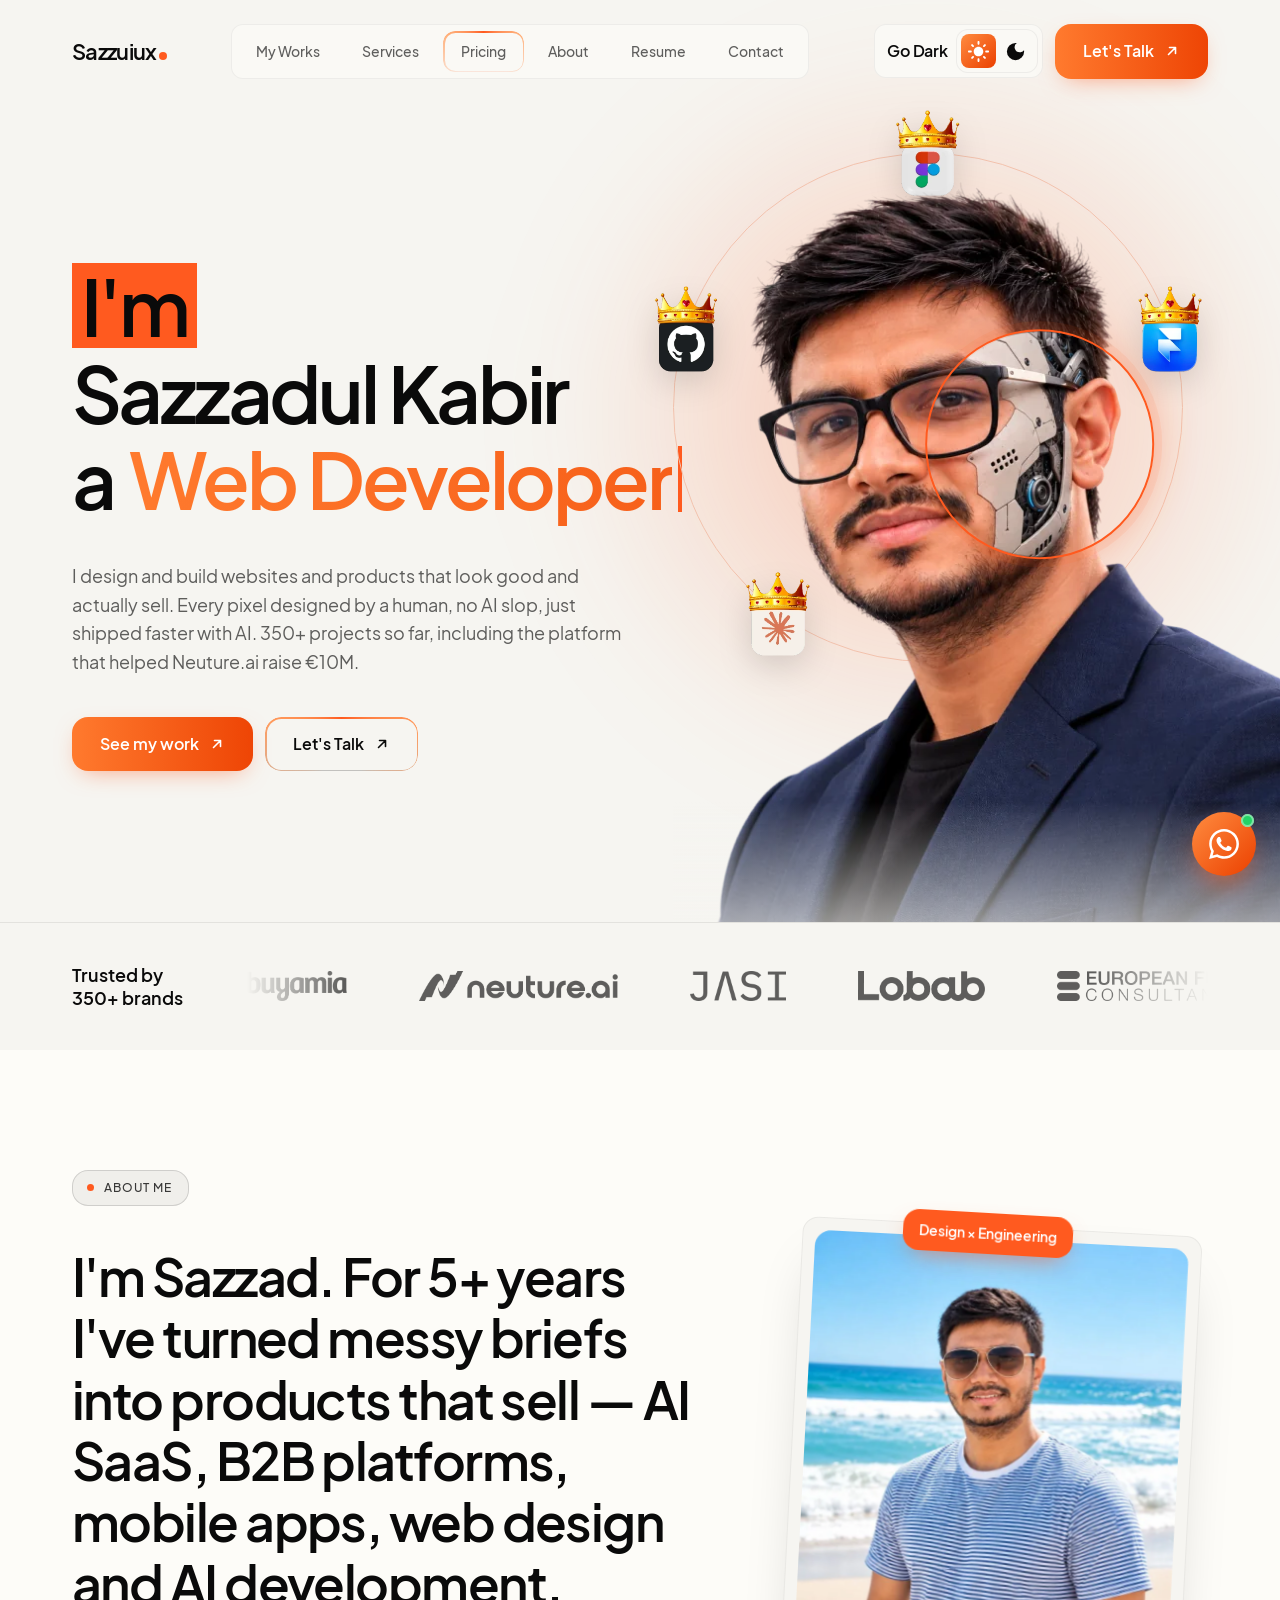
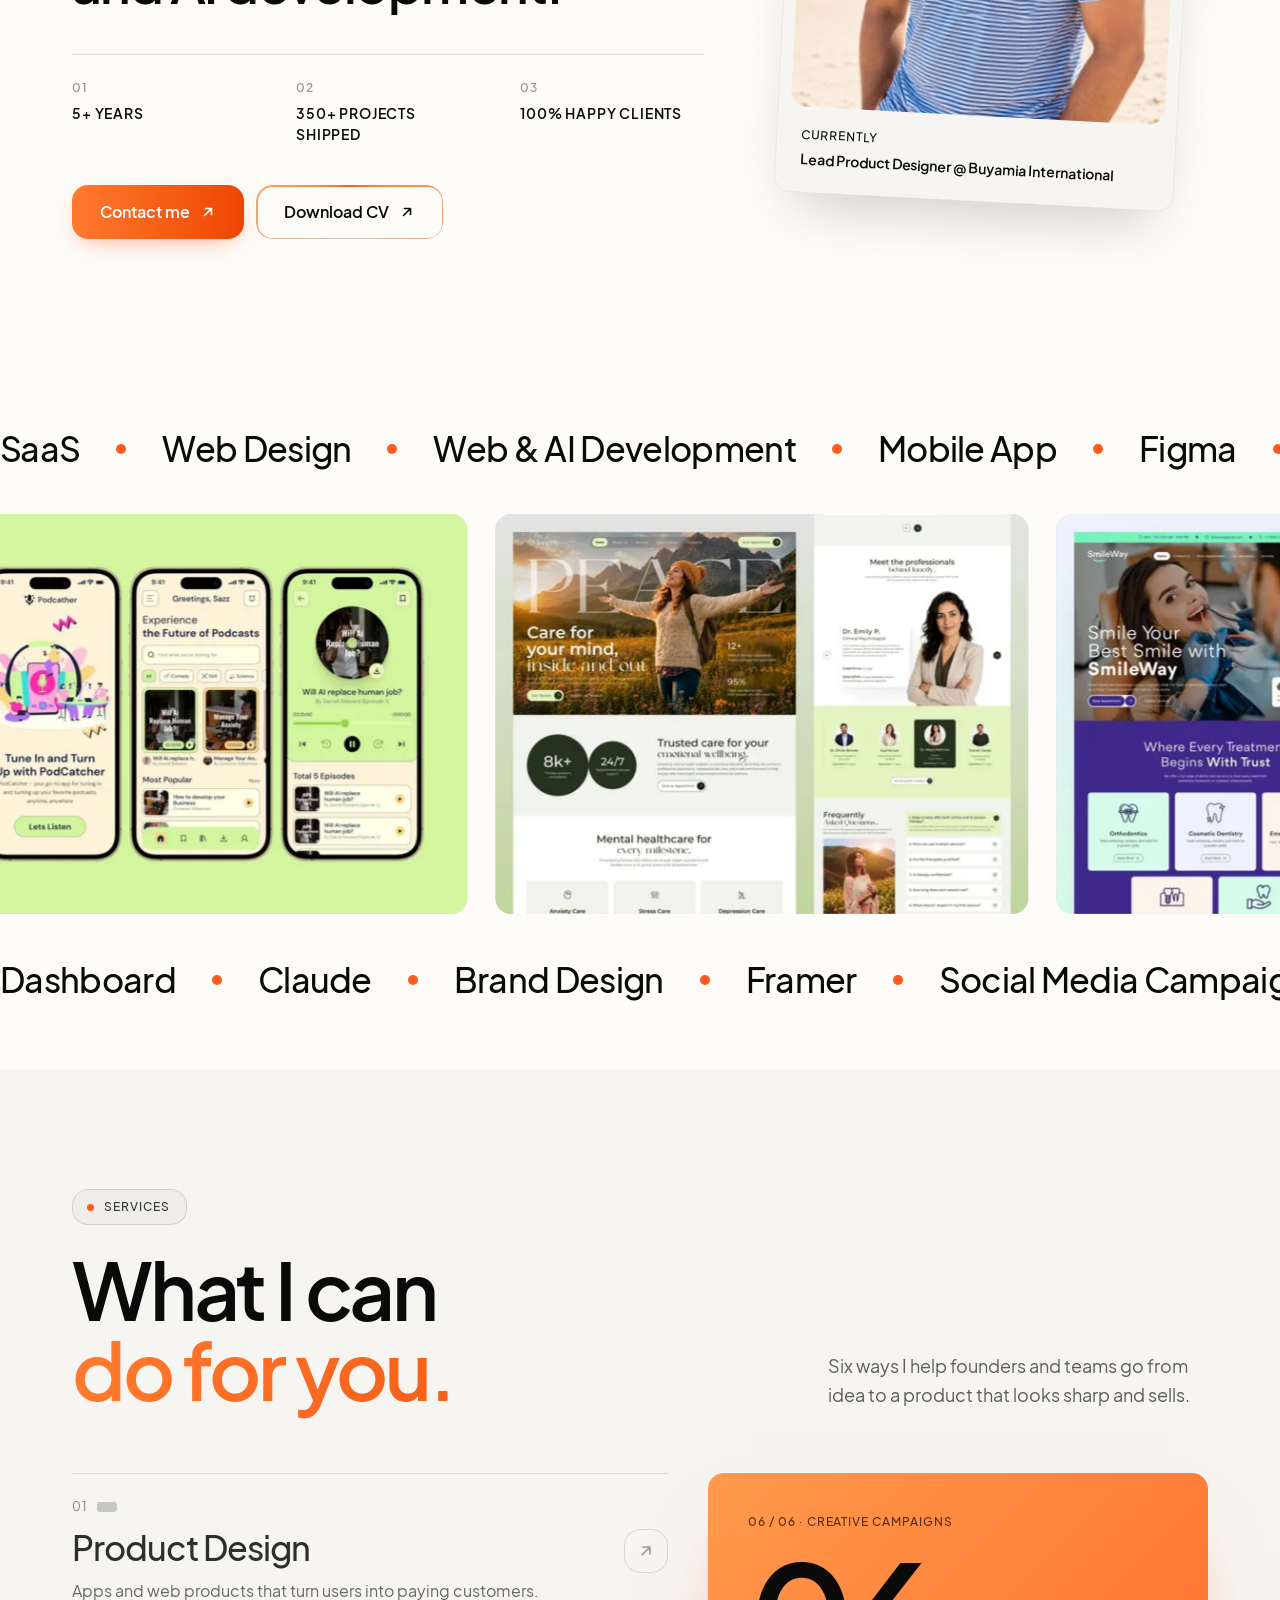
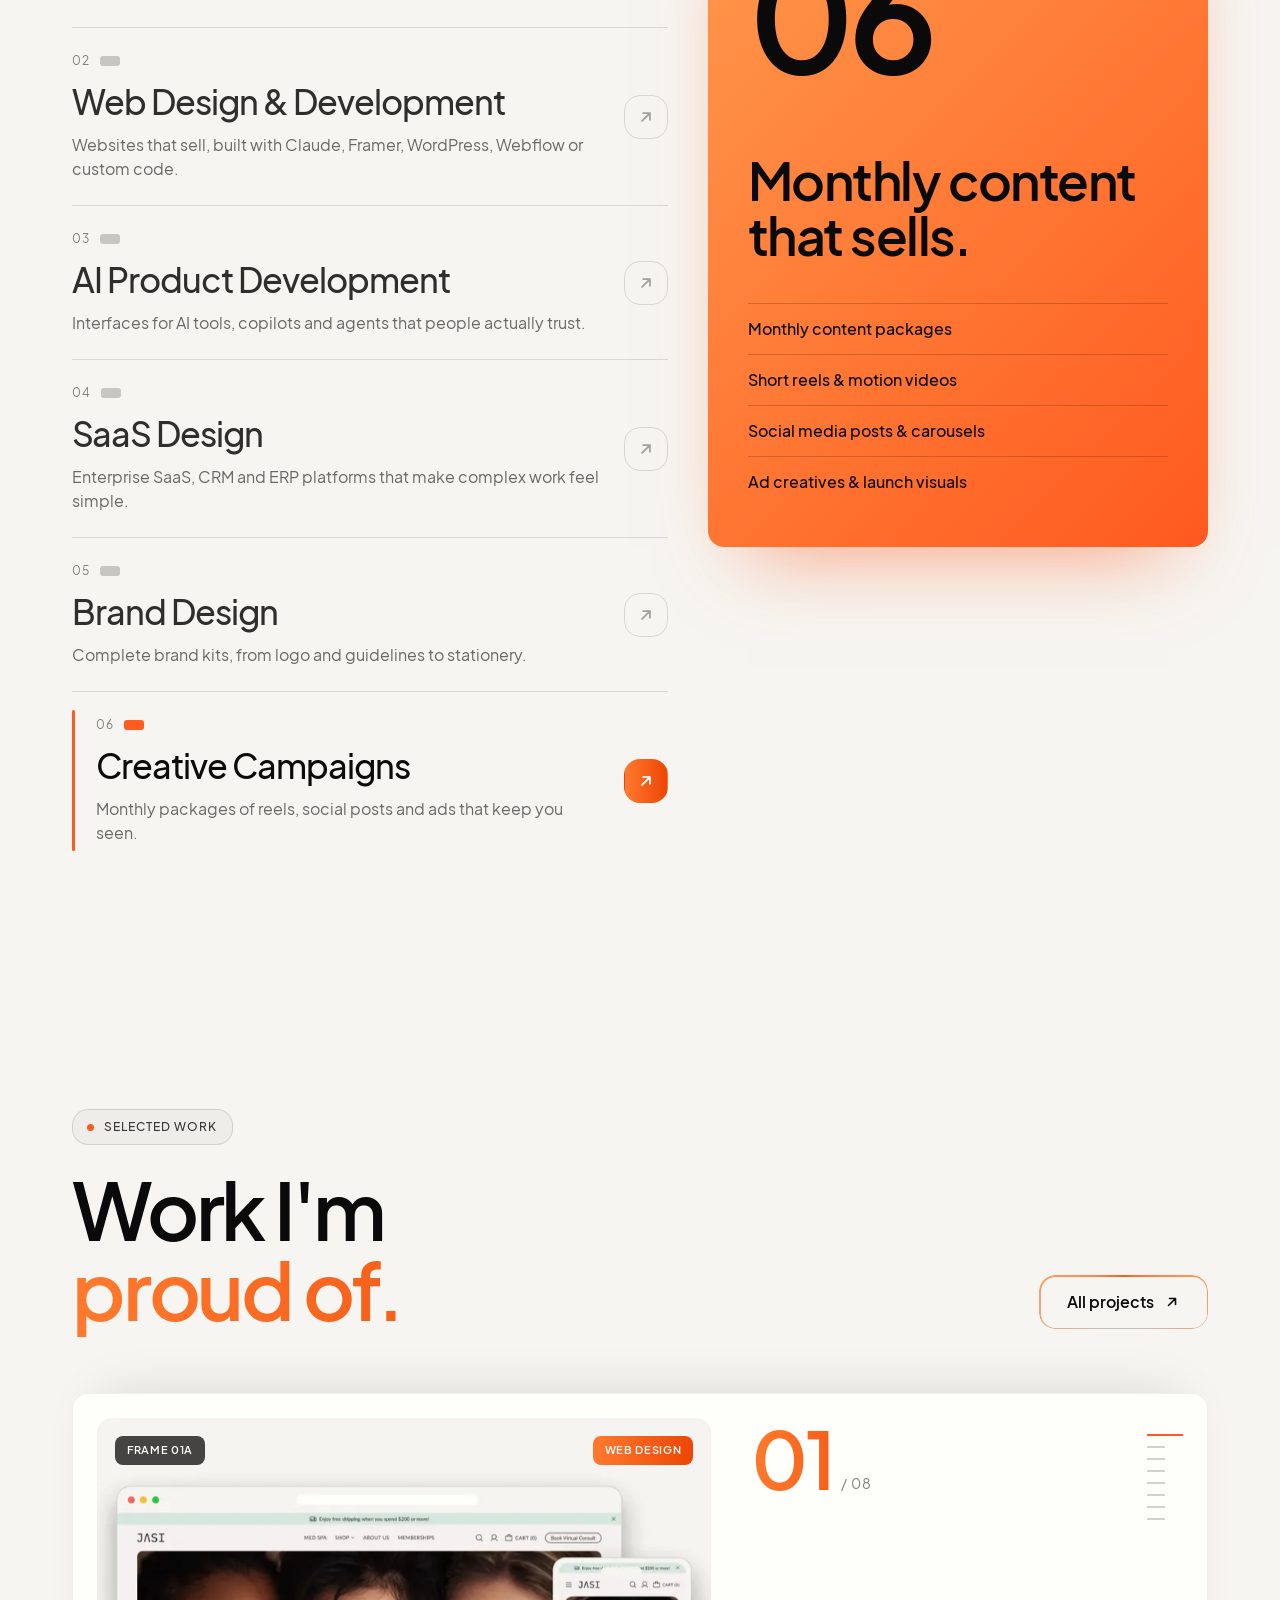
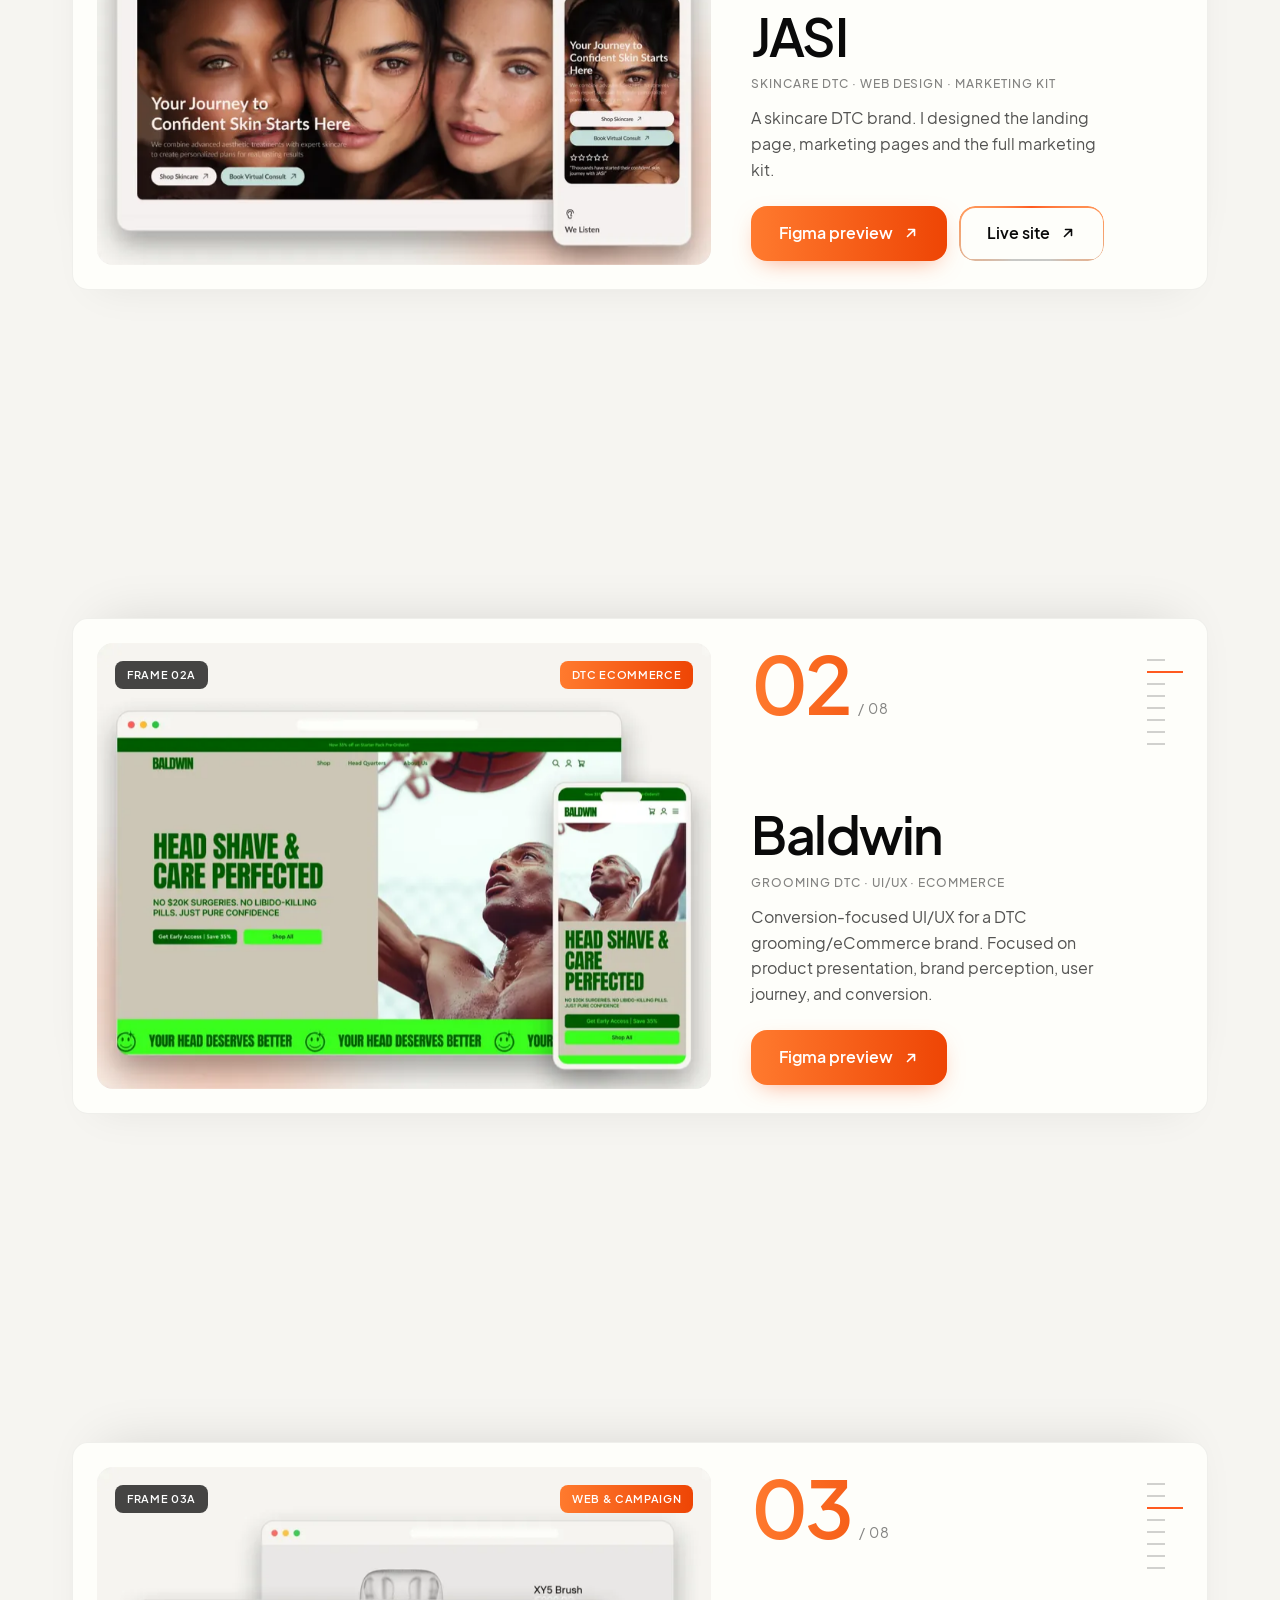
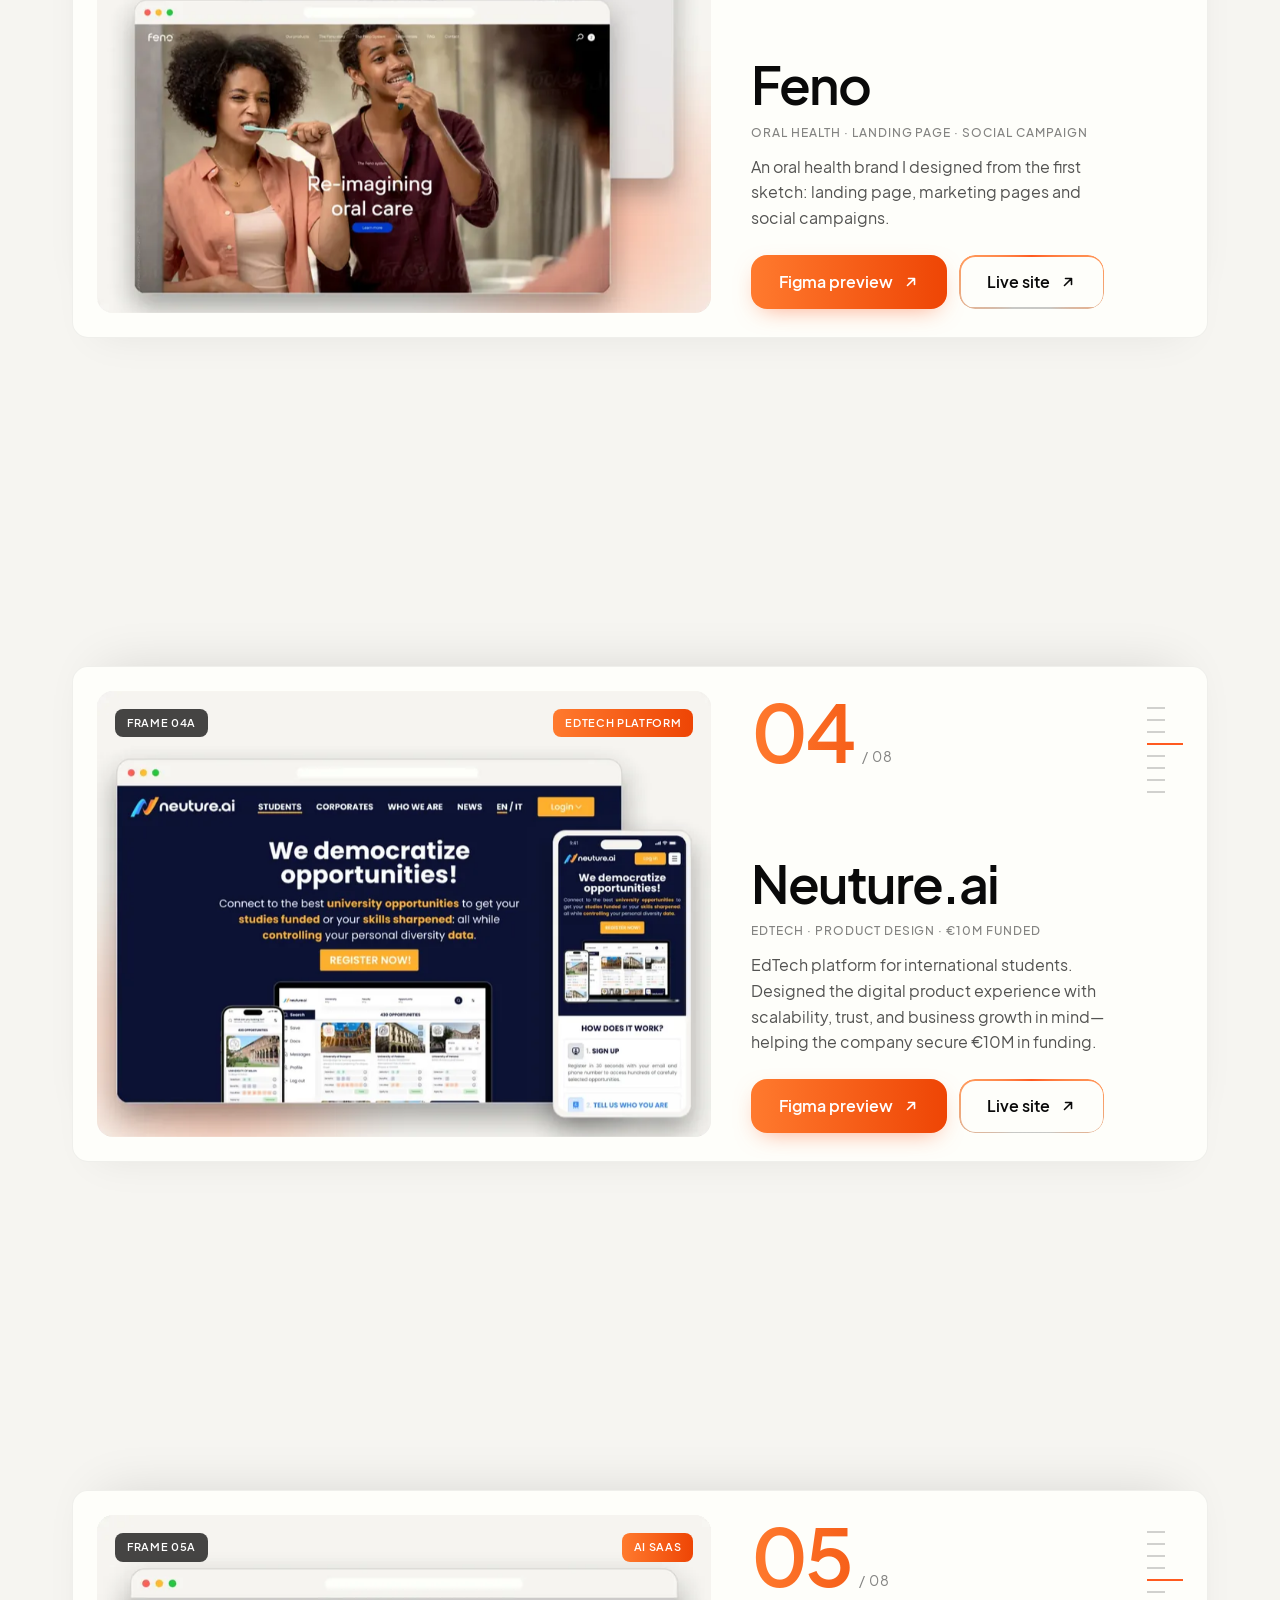
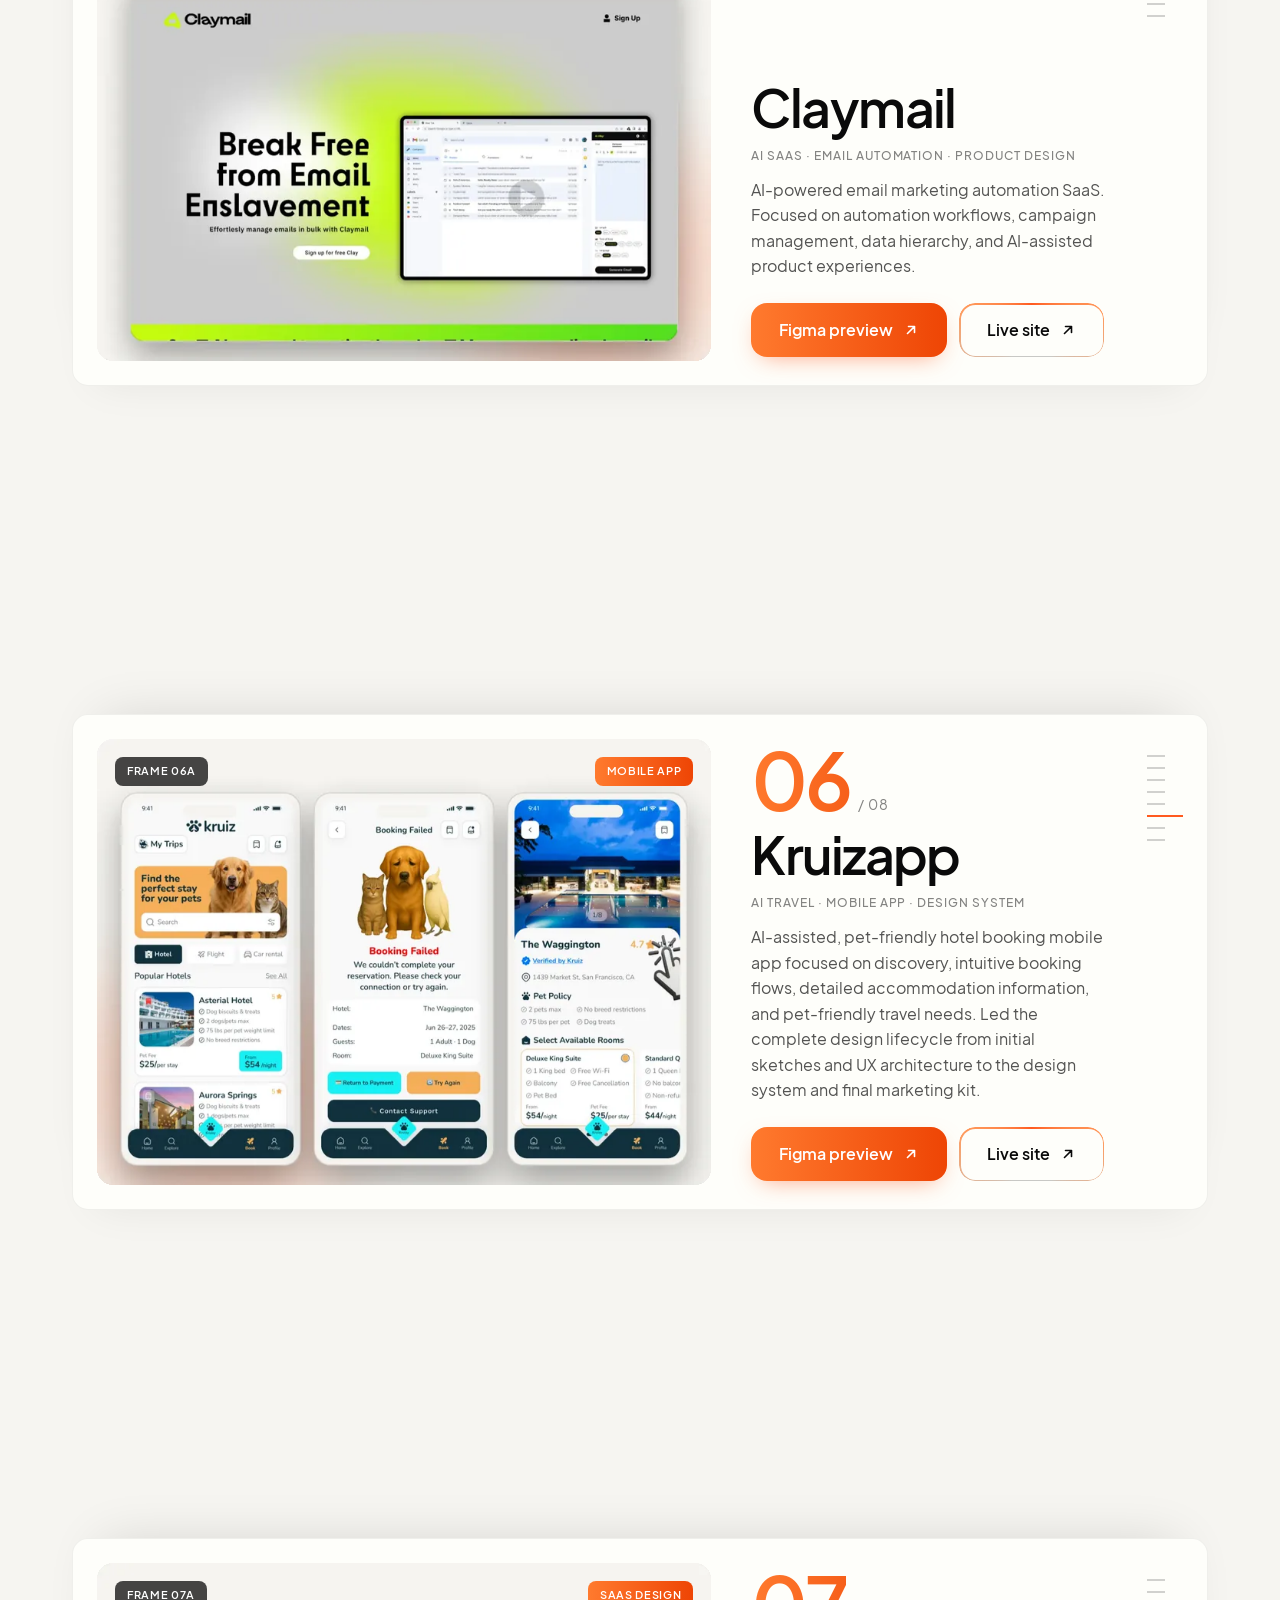
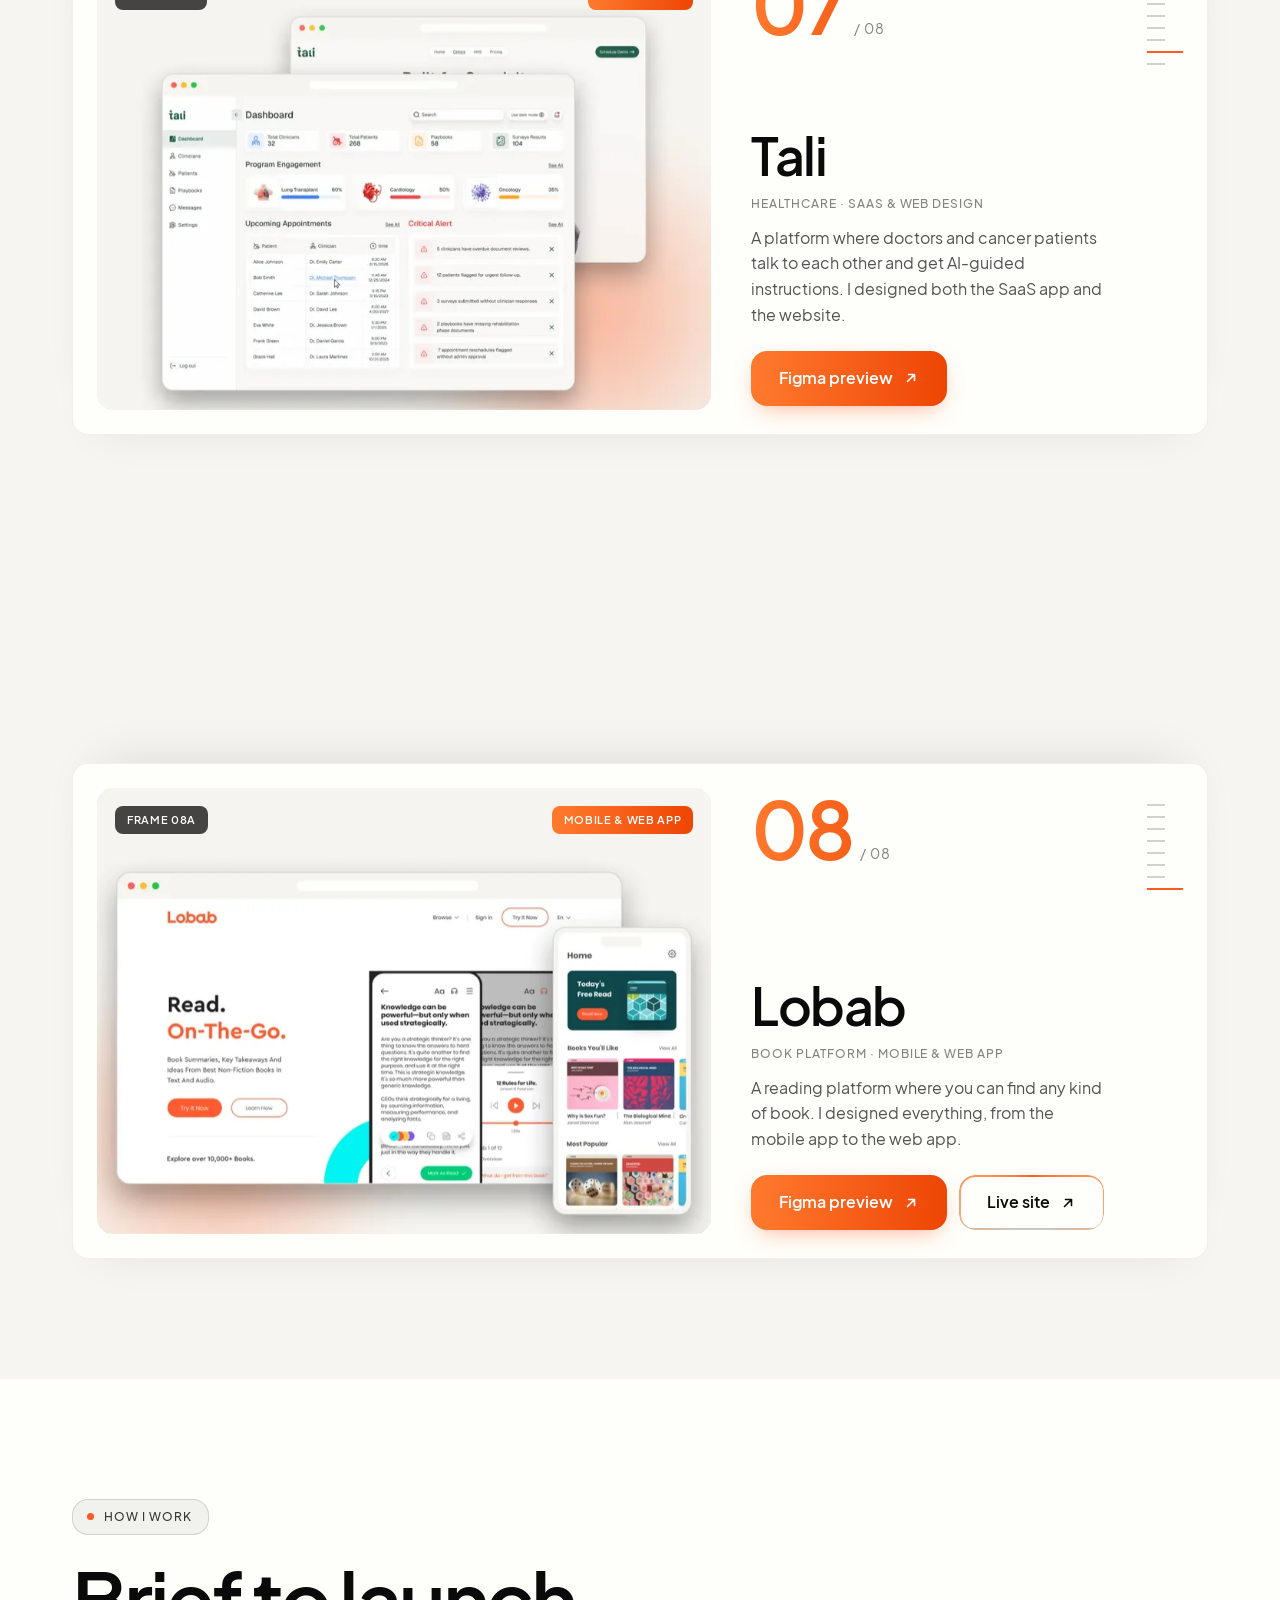
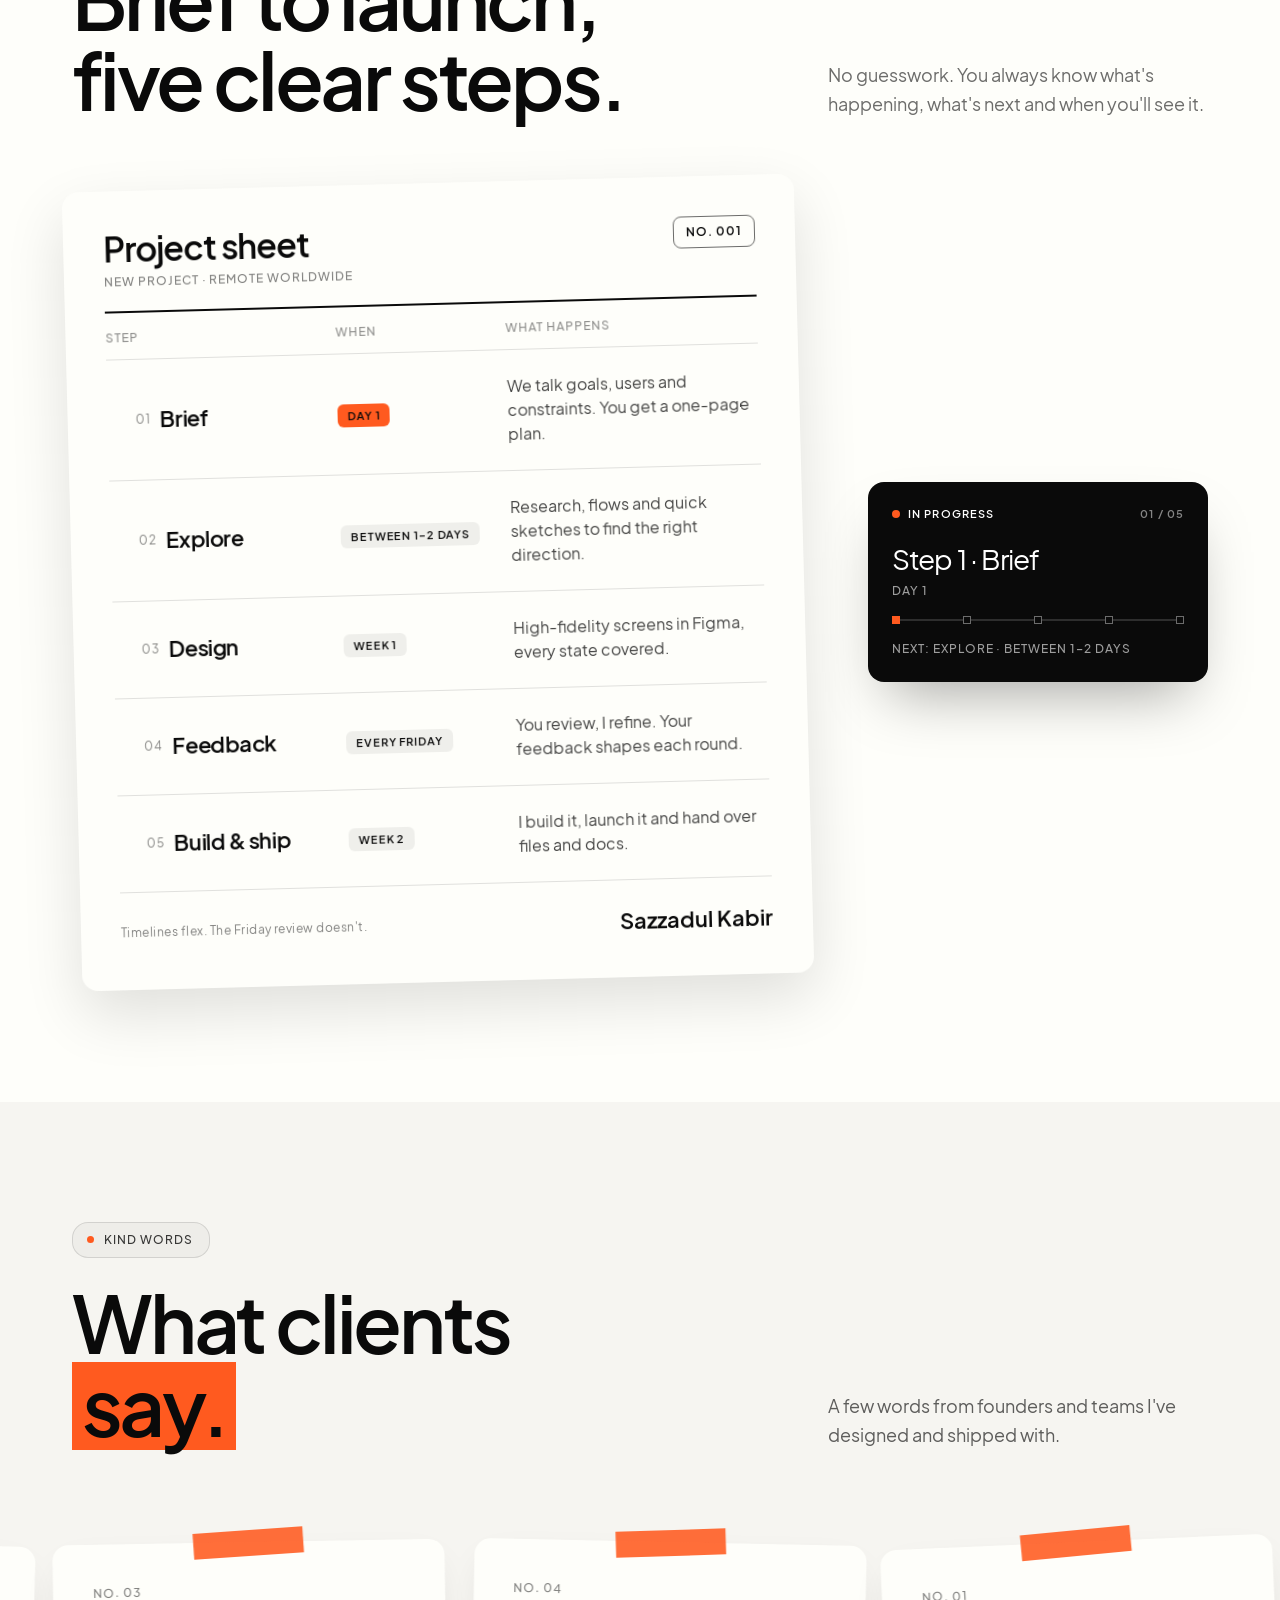
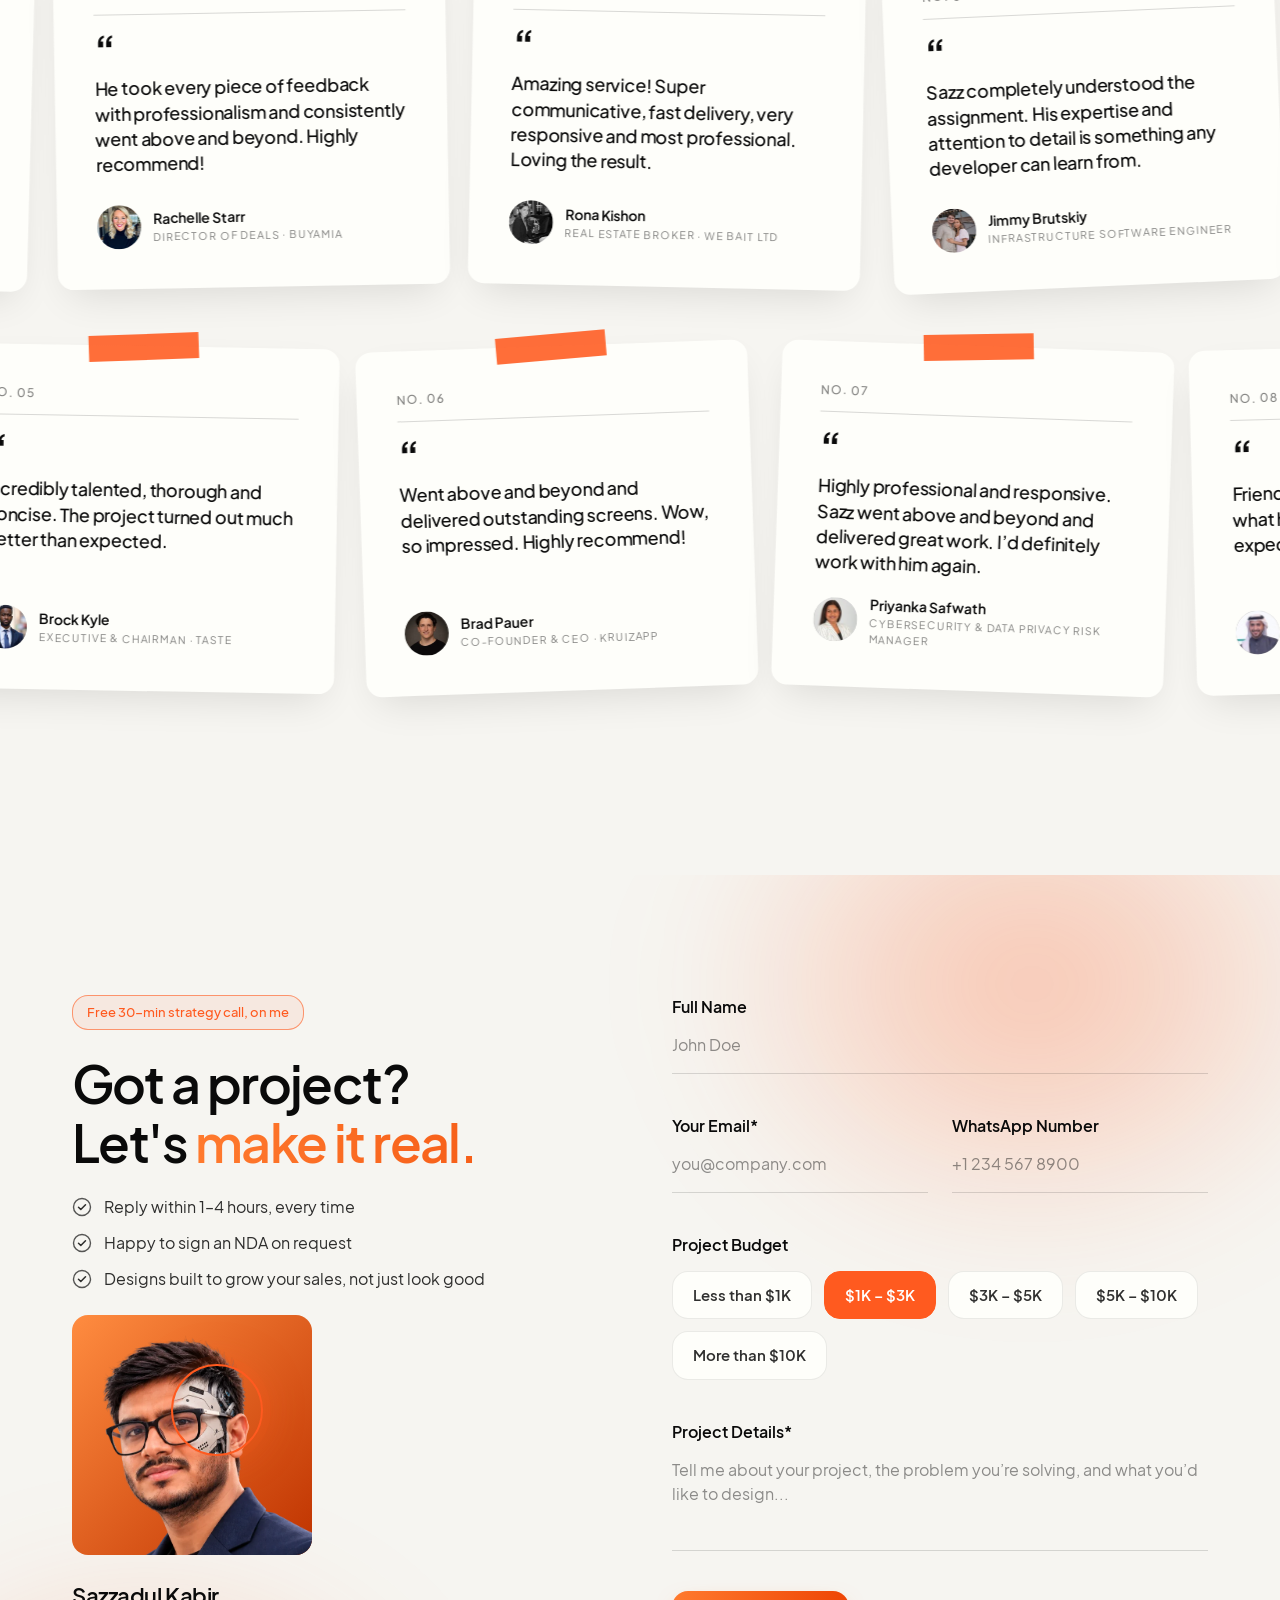
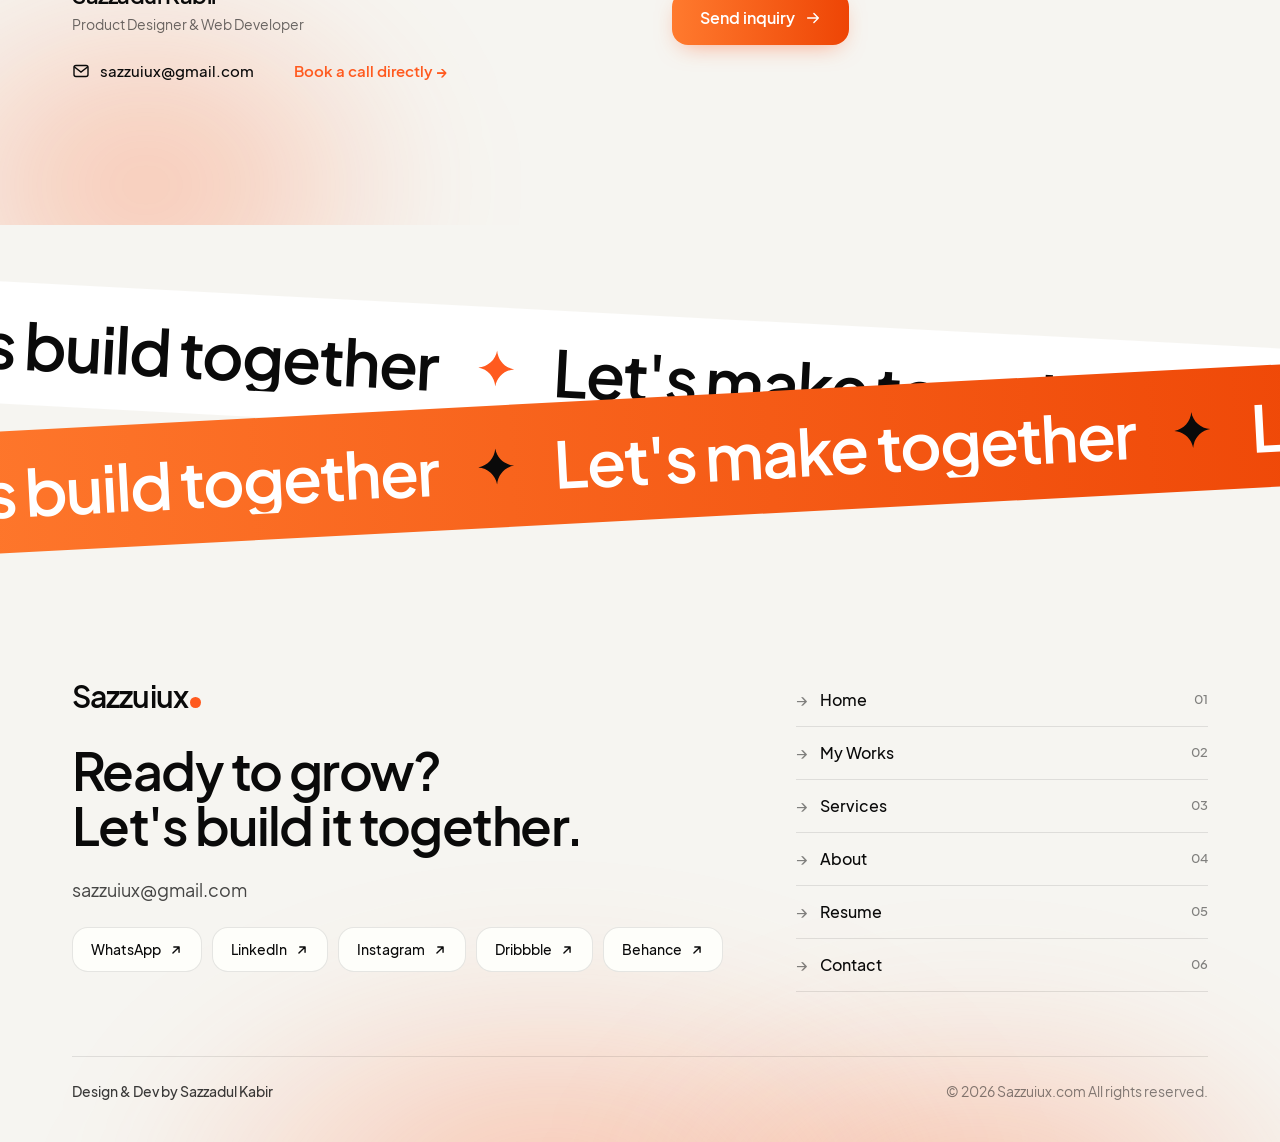
==== commit dcc0a520: "Footer: nav fills full width on tablet/mobile (Figma FILL); stays beside brand down to 1024px Co-Aut" ====
--- a/index.html
+++ b/index.html
@@ -38,7 +38,7 @@
   <link rel="icon" href="/assets/img/favicon.svg" type="image/svg+xml">
   <link rel="preload" as="font" type="font/woff2" href="/assets/fonts/PlusJakartaSans-SemiBold.woff2" crossorigin>
   <link rel="preload" as="image" href="/assets/img/hero-human.webp" fetchpriority="high">
-  <link rel="stylesheet" href="/assets/css/style.min.css?v=558d9394">
+  <link rel="stylesheet" href="/assets/css/style.min.css?v=3f4c47d5">
 </head>
 <body>
   <script>try{if(!sessionStorage.getItem("szLoaded")&&!matchMedia("(prefers-reduced-motion: reduce)").matches)document.documentElement.classList.add("is-loading")}catch(e){}</script>
--- a/assets/css/style.min.css
+++ b/assets/css/style.min.css
@@ -1 +1 @@
-@font-face{font-family: "Plus Jakarta Sans";font-style: normal;font-weight: 400;font-display: swap;src: url("/assets/fonts/PlusJakartaSans-Regular.woff2") format("woff2")}@font-face{font-family: "Plus Jakarta Sans";font-style: normal;font-weight: 500;font-display: swap;src: url("/assets/fonts/PlusJakartaSans-Medium.woff2") format("woff2")}@font-face{font-family: "Plus Jakarta Sans";font-style: normal;font-weight: 600;font-display: swap;src: url("/assets/fonts/PlusJakartaSans-SemiBold.woff2") format("woff2")}:root{--black: #0a0a0a;--surface: #141414;--light: #f6f5f1;--white: #ffffff;--orange: #ff5a1f;--orange-light: #ff7a2e;--orange-dark: #ee4505;--grad: linear-gradient(90deg,#ff7a2e 0%,#ee4505 100%);--grad-diag: linear-gradient(135deg,#ff8c40 0%,#eb4000 100%);--text-white-muted: rgba(255,255,255,0.65);--text-black-muted: rgba(10,10,10,0.6);--border-dark: rgba(255,255,255,0.14);--border-light: rgba(10,10,10,0.12);--radius: 16px;--container: 1296px;--margin: 72px;--section-y: 120px;--space-xl: 64px;--space-lg: 40px;--space-md: 24px;--space-sm: 12px;--space-xs: 8px;--t-display: 78px;--t-numeral: 150px;--t-marquee: 64px;--t-h2: 80px;--t-h3: 52px;--t-h4: 34px;--t-h5: 22px;--t-body-lg: 18px;--t-body: 16px;--t-small: 14px;--t-label: 12px;--font: "Plus Jakarta Sans",ui-sans-serif,system-ui,-apple-system,"Segoe UI",sans-serif;--ease: cubic-bezier(0.22,1,0.36,1)}@media (max-width: 1023px){:root{--margin: 24px;--section-y: 96px;--space-xl: 48px;--space-lg: 32px;--space-md: 20px;--t-display: 60px;--t-numeral: 110px;--t-marquee: 48px;--t-h2: 56px;--t-h3: 40px;--t-h4: 28px;--t-h5: 20px;--t-body-lg: 17px;--t-body: 15px}}@media (max-width: 767px){:root{--section-y: 72px;--space-xl: 32px;--space-lg: 24px;--space-md: 16px;--space-sm: 12px;--space-xs: 6px;--t-display: 32px;--t-numeral: 72px;--t-marquee: 32px;--t-h2: 40px;--t-h3: 30px;--t-h4: 24px;--t-h5: 18px;--t-body-lg: 16px;--t-body: 15px;--t-small: 13px;--t-label: 11px}}*,*::before,*::after{box-sizing: border-box}html{scroll-behavior: smooth;-webkit-text-size-adjust: 100%}body{margin: 0;font-family: var(--font);font-size: var(--t-body);line-height: 1.5;color: var(--white);background: var(--black);-webkit-font-smoothing: antialiased;overflow-x: hidden}img{display: block;max-width: 100%}a{color: inherit;text-decoration: none}button{font: inherit;color: inherit;background: none;border: 0;padding: 0;cursor: pointer}input,textarea{font: inherit;color: inherit}h1,h2,h3,h4,h5,p{margin: 0}h1,h2,h3,h4,h5{font-weight: 600;letter-spacing: -0.03em;line-height: 1.05}ul{margin: 0;padding: 0;list-style: none}::selection{background: var(--orange);color: var(--white)}.container{width: 100%;max-width: calc(var(--container) + var(--margin) * 2);margin-inline: auto;padding-inline: var(--margin)}.section{padding-block: var(--section-y);position: relative}.section--dark{background: var(--black);color: var(--white)}.section--light{background: var(--light);color: var(--black)}.clip{overflow: hidden}.sr-only{position: absolute;width: 1px;height: 1px;padding: 0;margin: -1px;overflow: hidden;clip: rect(0,0,0,0);white-space: nowrap;border: 0}.skip-link{position: fixed;top: 12px;left: 12px;z-index: 1000;padding: 10px 16px;background: var(--orange);color: var(--white);border-radius: 12px;transform: translateY(-200%);transition: transform 0.2s}.skip-link:focus{transform: none}:focus-visible{outline: 2px solid var(--orange);outline-offset: 3px;border-radius: 6px}.t-h2{font-size: var(--t-h2);letter-spacing: -0.04em;line-height: 1}.t-h3{font-size: var(--t-h3);line-height: 1.12}.t-h4{font-size: var(--t-h4)}.t-h5{font-size: var(--t-h5);letter-spacing: -0.02em}.t-lg{font-size: var(--t-body-lg);line-height: 1.6}.t-small{font-size: var(--t-small)}.t-label{font-size: var(--t-label);font-weight: 500;letter-spacing: 0.08em;text-transform: uppercase}.muted-dark{color: var(--text-white-muted)}.muted-light{color: var(--text-black-muted)}.grad-text{background: var(--grad);background-size: 200% 100%;-webkit-background-clip: text;background-clip: text;color: transparent;animation: gradShift 6s ease-in-out infinite}.orange{color: var(--orange)}.chip-hl{display: inline-block;background: var(--orange);color: var(--black);padding: 0 0.12em 0.02em;line-height: 1.08}.label{display: inline-flex;align-items: center;gap: 10px;padding: 8px 16px 8px 14px;border-radius: var(--radius);font-size: var(--t-label);font-weight: 500;letter-spacing: 0.08em;text-transform: uppercase}.label::before{content: "";width: 7px;height: 7px;border-radius: 50%;background: var(--orange)}.label--dark{background: rgba(255,255,255,.05);border: 1px solid var(--border-dark);color: rgba(255,255,255,.8)}.label--light{background: rgba(10,10,10,.05);border: 1px solid rgba(10,10,10,.14);color: rgba(10,10,10,.8)}.sec-head{display: flex;flex-wrap: wrap;align-items: flex-end;justify-content: space-between;gap: var(--space-lg);margin-bottom: var(--space-xl)}.sec-head__title{display: flex;flex-direction: column;align-items: flex-start;gap: var(--space-md)}.sec-head__desc{max-width: 380px;min-width: 260px;flex: 1 1 260px}@media (min-width: 1024px){.sec-head__desc{flex: 0 1 380px}}.btn{--pad-x: 28px;--pad-y: 16px;position: relative;display: inline-flex;align-items: center;justify-content: center;gap: 10px;padding: var(--pad-y) var(--pad-x);border-radius: var(--radius);font-size: 16px;font-weight: 600;line-height: 1.4;white-space: nowrap;transition: transform 0.3s var(--ease),background-color 0.3s,border-color 0.3s,box-shadow 0.3s;isolation: isolate;overflow: hidden}@media (max-width: 1023px){.btn{--pad-x: 24px;--pad-y: 14px;font-size: 15px}}@media (max-width: 767px){.btn{--pad-x: 20px;--pad-y: 12px;font-size: 14px;gap: 8px}}.btn svg{width: 16px;height: 16px;flex: none;transition: transform 0.35s var(--ease)}.btn:hover svg{transform: translate(2px,-2px)}.btn:active{transform: scale(0.97)}.btn--primary{color: var(--white);background: linear-gradient(90deg,#ff7a2e,#ee4505,#ff7a2e);background-size: 200% 100%;background-position: 0% 0;box-shadow: 0 8px 24px -10px rgba(255,90,31,0.6);transition: background-position 0.6s var(--ease),transform 0.3s var(--ease),box-shadow 0.3s}.btn--primary:hover{background-position: 100% 0;box-shadow: 0 12px 30px -10px rgba(255,90,31,0.8)}.btn--ghost-dark{color: var(--white);--base: rgba(255,255,255,.25)}.btn--ghost-dark:hover{background: rgba(255,255,255,.08)}.btn--ghost-light{color: var(--black);--base: rgba(10,10,10,.22)}.btn--ghost-light:hover{background: rgba(10,10,10,.06)}@property --ang{syntax: "<angle>";inherits: false;initial-value: 0deg}.btn--ghost-dark::before,.btn--ghost-light::before{content: "";position: absolute;inset: 0;z-index: -1;border-radius: inherit;padding: 1.5px;pointer-events: none;background: conic-gradient(from var(--ang),#ff5a1f,#ff9a5c 22%,var(--base) 40%,var(--base) 60%,#ff9a5c 80%,#ff5a1f);-webkit-mask: linear-gradient(#000 0 0) content-box,linear-gradient(#000 0 0);-webkit-mask-composite: xor;mask-composite: exclude;animation: borderSpin 3s linear infinite}@keyframes borderSpin{to{--ang: 360deg}}.btn--block{width: 100%}.btn-row{display: flex;flex-wrap: wrap;gap: var(--space-sm)}.glow{position: absolute;pointer-events: none;border-radius: 50%;background: radial-gradient(closest-side,rgba(255,90,31,0.5),rgba(255,90,31,0));filter: blur(60px);z-index: 0;animation: glowFloat 16s ease-in-out infinite alternate}.glow--b{animation-duration: 21s;animation-delay: -6s}@keyframes glowFloat{0%{transform: translate3d(0,0,0) scale(1)}33%{transform: translate3d(6%,-8%,0) scale(1.12)}66%{transform: translate3d(-7%,5%,0) scale(0.92)}100%{transform: translate3d(4%,7%,0) scale(1.06)}}@keyframes gradShift{0%,100%{background-position: 0% 50%}50%{background-position: 100% 50%}}@keyframes spin{to{transform: rotate(360deg)}}@keyframes marquee{to{transform: translate3d(-50%,0,0)}}@keyframes blink{50%{opacity: 0}}.nav{position: fixed;inset: 0 0 auto 0;z-index: 100;padding-block: 24px;transition: padding 0.4s var(--ease),background 0.4s,backdrop-filter 0.4s,border-color 0.4s;border-bottom: 1px solid transparent}.nav.is-scrolled{padding-block: 12px;background: rgba(10,10,10,0.72);backdrop-filter: blur(16px);-webkit-backdrop-filter: blur(16px);border-bottom-color: rgba(255,255,255,0.06)}.nav__inner{display: flex;align-items: center;justify-content: space-between;gap: 16px}.logo{display: inline-flex;align-items: baseline;gap: 2px;font-size: 22px;font-weight: 600;letter-spacing: -0.03em;color: var(--white)}.logo__dot{width: 0.36em;height: 0.36em;border-radius: 50%;background: var(--orange);flex: none}@media (max-width: 1023px){.logo{font-size: 20px}}@media (max-width: 767px){.logo{font-size: 18px}}.nav__links{display: flex;gap: 6px;padding: 6px;border-radius: 12px;background: rgba(255,255,255,0.06);border: 1px solid rgba(255,255,255,0.1)}.nav__links a{padding: 10px 18px;border-radius: 12px;font-size: 14px;font-weight: 500;color: var(--text-white-muted);transition: color 0.25s,background 0.25s}.nav__links a:hover{color: var(--white)}.nav__links a.is-active{color: var(--white);background: rgba(255,255,255,0.1)}.nav__actions{display: flex;align-items: center;gap: 12px}.nav__menu-btn{display: none;width: 44px;height: 44px;border-radius: 12px;border: 1px solid rgba(255,255,255,.2);align-items: center;justify-content: center}.nav__menu-btn span,.nav__menu-btn span::before,.nav__menu-btn span::after{display: block;width: 16px;height: 1.6px;background: var(--white);border-radius: 2px;position: relative;transition: transform 0.3s var(--ease),opacity 0.2s}.nav__menu-btn span::before,.nav__menu-btn span::after{content: "";position: absolute;left: 0}.nav__menu-btn span::before{top: -5px}.nav__menu-btn span::after{top: 5px}.nav.is-open .nav__menu-btn span{background: transparent}.nav.is-open .nav__menu-btn span::before{transform: translateY(5px) rotate(45deg)}.nav.is-open .nav__menu-btn span::after{transform: translateY(-5px) rotate(-45deg)}.nav__panel{display: none;margin-top: 16px;padding: 8px 20px 20px;border-radius: var(--radius);background: var(--surface);border: 1px solid var(--border-dark)}.nav__panel a.panel-link{display: flex;align-items: center;justify-content: space-between;padding: 16px 0;border-bottom: 1px solid var(--border-dark);font-size: var(--t-h5);font-weight: 600;letter-spacing: -0.02em}.nav__panel a.panel-link.is-active{color: var(--orange)}.nav__panel a.panel-link.is-active span::before{content: "";display: inline-block;width: 8px;height: 8px;border-radius: 50%;background: var(--orange);margin-right: 12px;vertical-align: middle}.nav__panel .btn{margin-top: 24px}@media (max-width: 1023px){.nav__links{display: none}.nav__menu-btn{display: inline-flex}.nav.is-open{background: rgba(10,10,10,0.96);backdrop-filter: blur(16px)}.nav__panel{display: block;overflow: hidden;max-height: 0;margin-top: 0;padding-block: 0;opacity: 0;visibility: hidden;transform: translateY(-10px);border-color: transparent;transition: max-height 0.5s var(--ease),margin-top 0.5s var(--ease),padding 0.5s var(--ease),opacity 0.35s ease,transform 0.5s var(--ease),visibility 0s linear 0.5s,border-color 0.3s}.nav.is-open .nav__panel{max-height: 560px;margin-top: 16px;padding-block: 8px 20px;opacity: 1;visibility: visible;transform: none;border-color: var(--border-dark);transition-delay: 0s}.nav{transition: padding 0.4s var(--ease),background 0.45s ease,backdrop-filter 0.4s,border-color 0.4s}}@media (max-width: 767px){.nav__actions .btn{display: none}}@keyframes panelIn{from{opacity: 0;transform: translateY(-8px)}}.hero{position: relative;min-height: 100vh;min-height: 100svh;overflow: hidden;display: flex;align-items: stretch;padding-top: 112px}.hero .glow--1{width: 760px;height: 760px;right: 4%;top: 6%}.hero__inner{position: relative;z-index: 1;display: grid;grid-template-columns: minmax(0,1fr) minmax(0,540px);gap: var(--space-lg);align-items: center;width: 100%}.hero__copy{padding-block: var(--space-xl);max-width: 760px}.hero__title{font-size: var(--t-display);letter-spacing: -0.04em;line-height: 1.1}.hero__title .chip-hl{margin-bottom: 2px}.hero__role{display: flex;align-items: center;gap: 0.2em;white-space: nowrap}.hero__rotator{display: inline-flex;align-items: center}.hero__rotator .grad-text{padding-bottom: 0.18em;margin-bottom: -0.18em}.r-rotator{display: inline-block;white-space: nowrap;min-height: 1em;vertical-align: top}.r-rotator .caret{display: inline-block;width: 0.06em;height: 0.8em;margin-left: 0.08em;background: var(--orange);animation: blink 1s steps(1) infinite}.hero__rotator .caret{display: inline-block;width: 4px;height: 0.85em;margin-left: 6px;background: var(--orange);animation: blink 1s steps(1) infinite}.hero__bio{margin-top: var(--space-lg);max-width: 600px}.hero .btn-row{margin-top: var(--space-lg)}.hero__photo{position: relative;align-self: end;justify-self: end;width: 100%;max-width: 540px;aspect-ratio: 613 / 920;margin-bottom: 0}.hero__ring{position: absolute;left: 0;right: 0;top: 6%;aspect-ratio: 1;border-radius: 50%;border: 1px solid rgba(255,255,255,0.08)}.hero__photo .fade{position: absolute;inset: auto 0 0 0;height: 22%;z-index: 3;pointer-events: none;background: linear-gradient(to bottom,rgba(10,10,10,0),var(--black))}.reveal-photo{position: relative;touch-action: pan-y}.reveal-photo img{position: absolute;inset: 0;width: 100%;height: 100%;object-fit: cover;user-select: none;-webkit-user-drag: none}.reveal-photo .robot{z-index: 2;-webkit-mask-image: radial-gradient(circle var(--r,100px) at var(--mx,62%) var(--my,33%),#000 97%,transparent 100%);mask-image: radial-gradient(circle var(--r,100px) at var(--mx,62%) var(--my,33%),#000 97%,transparent 100%)}.reveal-photo .lens{position: absolute;z-index: 4;pointer-events: none;width: calc(var(--r,100px) * 2);aspect-ratio: 1;left: var(--mx,62%);top: var(--my,33%);transform: translate(-50%,-50%);border-radius: 50%;border: 2px solid var(--orange);box-shadow: 0 0 0 8px rgba(255,90,31,0.08),0 0 40px rgba(255,90,31,0.35)}.trusted{border-top: 1px solid rgba(255,255,255,.1);padding-block: var(--space-lg);background: var(--black)}.trusted__inner{display: flex;align-items: center;gap: var(--space-xl)}.trusted__label{flex: none;font-size: 18px;font-weight: 600;line-height: 1.3;color: rgba(255,255,255,.9)}.marquee{position: relative;overflow: hidden;flex: 1;min-width: 0;-webkit-mask-image: linear-gradient(90deg,transparent,#000 10%,#000 88%,transparent);mask-image: linear-gradient(90deg,transparent,#000 10%,#000 88%,transparent)}.marquee__track{display: flex;width: max-content;animation: marquee var(--dur,40s) linear infinite}.marquee__track--rev{animation-direction: reverse}.marquee:hover .marquee__track.pause-hover{animation-play-state: paused}.logos{display: flex;align-items: center;gap: 72px;padding-right: 72px}.logos img{height: 30px;width: auto;opacity: 0.55;transition: opacity 0.3s}.logos img:hover{opacity: 1}@media (max-width: 767px){.trusted__inner{flex-direction: column;align-items: flex-start;gap: var(--space-md)}.trusted__label{font-size: 16px}.marquee{width: 100%}.logos{gap: 40px;padding-right: 40px}.logos img{height: 22px}}.about__grid{display: grid;grid-template-columns: minmax(0,1fr) 440px;gap: var(--space-xl);align-items: center}.about__copy{display: flex;flex-direction: column;align-items: flex-start;gap: var(--space-lg)}.scroll-text{font-size: var(--t-h3);font-weight: 600;letter-spacing: -0.03em;line-height: 1.18}.scroll-text .w{color: rgba(10,10,10,0.16);transition: color 0.25s linear}.scroll-text .w.on{color: var(--black)}.stats{display: flex;flex-wrap: wrap;gap: var(--space-lg);width: 100%;border-top: 1px solid var(--border-light);padding-top: var(--space-md)}.stat{flex: 1 1 160px;display: flex;flex-direction: column;gap: 6px}.stat .t-label{color: rgba(10,10,10,.45)}.stat strong{font-size: var(--t-small);font-weight: 600;letter-spacing: 0.06em;text-transform: uppercase}.about__photo{position: relative;width: 100%;max-width: 440px;justify-self: center;padding: 20px 20px 0}.photo-card{background: var(--light);border-radius: var(--radius);padding: 12px 12px 22px;transform: rotate(3deg);border: 1px solid rgba(10,10,10,.05);box-shadow: 0 30px 60px -24px rgba(0,0,0,.22);transition: transform 0.6s var(--ease)}.photo-card:hover{transform: rotate(1deg) translateY(-4px)}.photo-card__img{border-radius: var(--radius);overflow: hidden;aspect-ratio: 376 / 480}.photo-card__img img{width: 100%;height: 100%;object-fit: cover}.photo-card__meta{padding: 14px 12px 0;color: var(--black)}.photo-card__meta .t-label{color: var(--black)}.photo-card__meta p{font-size: 14px;font-weight: 600;margin-top: 4px}.sticker{position: absolute;z-index: 2;top: 7px;left: 50%;transform: translateX(-50%) rotate(3.3deg);white-space: nowrap;padding: 10px 16px;border-radius: var(--radius);background: var(--orange);color: var(--white);font-size: 14px;font-weight: 600;box-shadow: 0 10px 24px -10px rgba(255,90,31,.7)}@media (max-width: 1023px){.about__grid{grid-template-columns: 1fr}.about__photo{max-width: 420px}}.showcase{padding-block: var(--space-xl);display: flex;flex-direction: column;gap: var(--space-lg)}.tags{display: flex;align-items: center;gap: 36px;padding-right: 36px}.tags span{font-size: var(--t-h4);font-weight: 500;letter-spacing: -0.02em;white-space: nowrap;color: var(--black)}.tags i{width: 10px;height: 10px;border-radius: 50%;background: var(--orange);flex: none}.shots{display: flex;gap: 28px;padding-right: 28px}.shot{width: 533px;aspect-ratio: 533 / 400;border-radius: var(--radius);overflow: hidden;flex: none;background: #ddd}.shot img{width: 100%;height: 100%;object-fit: cover;transition: transform 0.8s var(--ease)}.shot:hover img{transform: scale(1.04)}.showcase .marquee{-webkit-mask-image: none;mask-image: none}@media (max-width: 1023px){.shot{width: 420px}.tags{gap: 28px;padding-right: 28px}}@media (max-width: 767px){.shot{width: 280px}.shots{gap: 16px;padding-right: 16px}.tags{gap: 20px;padding-right: 20px}.tags i{width: 8px;height: 8px}}.services__body{display: grid;grid-template-columns: minmax(0,1fr) minmax(300px,500px);gap: var(--space-lg);align-items: start}.svc{position: relative;border-top: 1px solid var(--border-dark);transition: opacity 0.5s var(--ease)}.svc.is-dim{opacity: 0.25}.svc__btn{display: flex;align-items: center;gap: var(--space-md);width: 100%;text-align: left;padding: var(--space-md) 0;transition: padding 0.45s var(--ease)}.svc.is-active .svc__btn{padding-left: 24px}.svc::before{content: "";position: absolute;left: 0;top: 18px;bottom: 18px;width: 3px;border-radius: 2px;background: var(--orange);transform: scaleY(0);transform-origin: top;transition: transform 0.45s var(--ease)}.svc.is-active::before{transform: scaleY(1)}.svc__content{flex: 1;min-width: 0;display: flex;flex-direction: column;gap: 6px}.svc__meta{display: flex;align-items: center;gap: 10px;font-size: 12px;letter-spacing: 0.08em;color: rgba(255,255,255,.5)}.svc__meta i{width: 20px;height: 10px;border-radius: 3px;background: rgba(255,255,255,.25);transition: background 0.3s}.svc.is-active .svc__meta i{background: var(--orange)}.svc__title{font-size: var(--t-h4);font-weight: 500;letter-spacing: -0.03em;color: rgba(255,255,255,.85);transition: color 0.3s}.svc.is-active .svc__title{color: var(--white)}.svc__desc{color: rgba(255,255,255,.55)}.svc__arrow{flex: none;width: 44px;height: 44px;border-radius: var(--radius);border: 1px solid rgba(255,255,255,.2);display: grid;place-items: center;transition: background 0.3s,border-color 0.3s,transform 0.4s var(--ease)}.svc__arrow svg{width: 18px;height: 18px}.svc.is-active .svc__arrow{background: var(--grad);border-color: transparent;color: var(--white)}.svc__btn:hover .svc__arrow{transform: rotate(45deg)}.svc-card{position: sticky;top: 110px;border-radius: var(--radius);color: var(--black);overflow: hidden;background: linear-gradient(135deg,#ff9a4d,#ff5a1f 45%,#e43c00);background-size: 220% 220%;animation: gradShift 10s ease-in-out infinite;padding: var(--space-lg) var(--space-lg);box-shadow: 0 40px 80px -40px rgba(255,90,31,0.6)}.svc-card__label{color: rgba(10,10,10,.7)}.svc-card__num{font-size: var(--t-numeral);font-weight: 600;letter-spacing: -0.05em;line-height: 1;margin-top: 8px}.svc-card__title{font-size: var(--t-h3);line-height: 1.05;margin-top: var(--space-xl)}.svc-card__list{margin-top: var(--space-lg)}.svc-card__list li{padding: 13px 0;border-top: 1px solid rgba(10,10,10,.2);font-weight: 500}.svc-card .swap{transition: opacity 0.35s var(--ease),transform 0.45s var(--ease)}.svc-card.is-swapping .swap{opacity: 0;transform: translateY(10px)}@media (max-width: 1023px){.services__body{grid-template-columns: 1fr}.svc-card{position: relative;top: 0;margin: 4px 0 var(--space-md)}.svc-card__title{margin-top: var(--space-lg)}}@media (max-width: 767px){.svc-card{padding: var(--space-lg) var(--space-md)}.svc__arrow{width: 40px;height: 40px}}.works__list{display: flex;flex-direction: column;gap: calc(var(--space-lg) + 32svh)}.work{position: sticky;top: calc(96px + var(--i) * 18px);display: grid;grid-template-columns: minmax(0,760fr) minmax(280px,440fr) auto;gap: var(--space-lg);padding: var(--space-md);border-radius: var(--radius);background: var(--surface);border: 1px solid var(--border-dark);transform-origin: 50% 0;box-shadow: 0 -30px 60px -30px rgba(0,0,0,.8)}.work__cover{position: relative;border-radius: var(--radius);overflow: hidden;aspect-ratio: 760 / 552;background: linear-gradient(135deg,#222,#0d0d0d)}.work__cover .glow{width: 70%;aspect-ratio: 1;height: auto}.work__cover .mock{position: absolute;inset: 0;width: 100%;height: 100%;object-fit: cover;transition: transform 0.8s var(--ease)}.work__cover:hover .mock{transform: scale(1.03)}.work__pills{position: absolute;z-index: 2;inset: 18px 18px auto 18px;display: flex;justify-content: space-between;gap: 8px}.pill{padding: 6px 12px;border-radius: 8px;font-size: 11px;font-weight: 600;letter-spacing: 0.06em}.pill--dark{background: rgba(10,10,10,.75);color: var(--white)}.pill--orange{background: var(--grad);color: var(--white)}.work__info{display: flex;flex-direction: column;gap: var(--space-sm);padding-block: 4px}.work__num{display: flex;align-items: flex-end;gap: 8px}.work__num b{font-size: var(--t-h2);font-weight: 600;letter-spacing: -0.04em;line-height: 0.9}.work__num small{font-size: 14px;color: rgba(255,255,255,.5);letter-spacing: 0.08em}.work__name{font-size: var(--t-h3);margin-top: auto}.work__meta{color: rgba(255,255,255,.5)}.work__desc{color: rgba(255,255,255,.7);max-width: 400px;line-height: 1.6}.work__info .btn-row{margin-top: var(--space-sm)}.work__ticks{display: flex;flex-direction: column;gap: 10px;padding-top: 16px}.work__ticks i{display: block;width: 18px;height: 2px;background: rgba(255,255,255,.25)}.work__ticks i.on{width: 36px;background: var(--orange)}@media (max-width: 1023px){.work{grid-template-columns: 1fr}.work__ticks{display: none}.work__name{margin-top: var(--space-sm)}}.process__body{display: flex;flex-wrap: wrap;align-items: center;gap: var(--space-xl)}.sheet{flex: 1 1 520px;min-width: 0;background: var(--white);color: var(--black);border-radius: var(--radius);padding: var(--space-lg);transform: rotate(-1.5deg);box-shadow: 0 24px 60px rgba(0,0,0,.12)}.sheet__head{display: flex;justify-content: space-between;align-items: flex-start;gap: 12px;padding-bottom: 20px;border-bottom: 2px solid var(--black)}.sheet__head h3{font-size: var(--t-h4)}.sheet__head .t-label{color: rgba(10,10,10,.5);margin-top: 6px}.badge-no{padding: 6px 12px;border: 1.5px solid rgba(10,10,10,.6);border-radius: 8px;font-size: 12px;font-weight: 600;letter-spacing: 0.08em;white-space: nowrap}.sheet__cols{display: grid;grid-template-columns: 230px 170px 1fr;padding: 16px 0 12px;color: rgba(10,10,10,.45)}.step{display: grid;grid-template-columns: 230px 170px 1fr;align-items: center;gap: 0;padding: var(--space-md) 0;border-top: 1px solid var(--border-light);width: 100%;text-align: left;transition: background 0.3s}.step__name{display: flex;align-items: center;gap: 10px}.step__name .check{width: 20px;height: 20px;flex: none;color: var(--black);opacity: 0;transform: scale(0.5);transition: opacity 0.3s,transform 0.4s var(--ease);margin-left: -2px}.step.done .check{opacity: 1;transform: none}.step__name .no{font-size: 12px;letter-spacing: 0.06em;color: rgba(10,10,10,.5)}.step__name strong{font-size: var(--t-h5);font-weight: 600;letter-spacing: -0.02em}.when{justify-self: start;padding: 5px 10px;border-radius: 6px;background: rgba(10,10,10,.06);font-size: 11px;font-weight: 600;letter-spacing: 0.08em;text-transform: uppercase;transition: background 0.3s,color 0.3s}.step.is-active .when{background: var(--orange);color: var(--black)}.step__desc{color: rgba(10,10,10,.75);line-height: 1.5}.sheet__foot{display: flex;flex-wrap: wrap;justify-content: space-between;align-items: center;gap: 12px;padding-top: 24px;border-top: 1px solid var(--border-light)}.sheet__foot small{font-size: 12px;letter-spacing: 0.04em;color: rgba(10,10,10,.5)}.sheet__foot strong{font-size: var(--t-h5)}.status{flex: 0 0 340px;background: var(--black);color: var(--white);border-radius: var(--radius);padding: var(--space-md);display: flex;flex-direction: column;gap: 16px;box-shadow: 0 30px 60px -20px rgba(0,0,0,.35)}.status__top{display: flex;justify-content: space-between;align-items: center;font-size: 11px;font-weight: 600;letter-spacing: 0.1em}.status__top span:first-child{display: inline-flex;align-items: center;gap: 8px}.status__top span:first-child::before{content: "";width: 8px;height: 8px;border-radius: 50%;background: var(--orange);animation: blink 1.4s steps(1) infinite}.status__top span:last-child{color: rgba(255,255,255,.5)}.status__title{font-size: 28px;letter-spacing: -0.03em}.status__when{color: rgba(255,255,255,.6);margin-top: 2px}.progress{position: relative;height: 8px;display: flex;justify-content: space-between;align-items: center}.progress::before{content: "";position: absolute;left: 0;right: 0;top: 3px;height: 2px;background: rgba(255,255,255,.15)}.progress__bar{position: absolute;left: 0;top: 3px;height: 2px;background: var(--orange);width: 0;transition: width 0.6s var(--ease)}.progress i{position: relative;width: 8px;height: 8px;background: var(--black);border: 1px solid rgba(255,255,255,.4);transition: background 0.3s,border-color 0.3s}.progress i.on{background: var(--orange);border-color: var(--orange)}.status__next{color: rgba(255,255,255,.6)}.status .swap{transition: opacity 0.3s}.status.is-swapping .swap{opacity: 0}@media (max-width: 1023px){.status{flex: 1 1 100%}.sheet{flex-basis: 100%}}@media (max-width: 767px){.sheet{transform: none;padding: var(--space-lg) var(--space-md)}.sheet__cols{display: none}.step{grid-template-columns: 1fr;gap: 8px}.sheet__head h3{font-size: 24px}}.notes{display: flex;flex-wrap: wrap;justify-content: center;gap: var(--space-lg) var(--space-md);padding-top: 12px}.note{--rot: 0deg;position: relative;width: 392px;max-width: 100%;background: var(--light);color: var(--black);border-radius: var(--radius);padding: var(--space-lg);display: flex;flex-direction: column;gap: var(--space-sm);transform: rotate(var(--rot));box-shadow: 0 16px 40px rgba(0,0,0,.35);transition: transform 0.6s var(--ease)}.note:hover{transform: rotate(0deg) translateY(-6px)}.note::before{content: "";position: absolute;left: 50%;top: -12px;width: 110px;height: 26px;margin-left: -55px;background: rgba(255,90,31,0.88);transform: rotate(-3deg)}.note__no{color: rgba(10,10,10,.5);padding-bottom: 12px;border-bottom: 1.5px solid rgba(10,10,10,.15)}.note__q{font-size: 44px;font-weight: 600;line-height: 0.6;margin-top: 10px}.note blockquote{margin: 0;font-size: var(--t-body-lg);font-weight: 500;line-height: 1.4;letter-spacing: -0.01em}.note__who{display: flex;align-items: center;gap: 12px;padding-top: 8px;margin-top: auto}.note__who img{width: 44px;height: 44px;border-radius: 50%;object-fit: cover}.note__who b{display: block;font-size: 14px;font-weight: 600}.note__who small{display: block;font-size: 10.5px;letter-spacing: 0.08em;text-transform: uppercase;color: rgba(10,10,10,.5)}@media (max-width: 1023px){.note{width: calc(50% - var(--space-md) / 2);min-width: 280px}}@media (max-width: 767px){.note{width: 100%;padding: var(--space-lg) var(--space-md)}}.contact{overflow: hidden}.contact .glow--1{width: 700px;height: 560px;right: -8%;top: -18%}.contact .glow--2{width: 600px;height: 460px;left: -12%;bottom: -20%}.contact__grid{position: relative;z-index: 1;display: grid;grid-template-columns: 1fr 1fr;gap: var(--space-xl)}.contact__pitch{display: flex;flex-direction: column;align-items: flex-start;gap: var(--space-md)}.call-badge{padding: 7px 14px;border-radius: var(--radius);border: 1px solid rgba(255,90,31,.6);background: rgba(255,90,31,.08);color: var(--orange);font-size: 13px;font-weight: 500}.checks{display: flex;flex-direction: column;gap: 12px}.checks li{display: flex;align-items: center;gap: 12px;color: rgba(255,255,255,.85)}.checks svg{width: 20px;height: 20px;flex: none}.contact__photo{width: 240px;aspect-ratio: 1;border-radius: var(--radius);overflow: hidden;background: linear-gradient(135deg,#ff8c40,#bf3300)}.contact__photo.reveal-photo img{object-position: 50% 12%}.contact__photo .lens{--r: 46px}.person b{display: block;font-size: var(--t-h5);font-weight: 600;letter-spacing: -0.02em}.person span{font-size: 14px;color: rgba(255,255,255,.6)}.direct{display: flex;flex-wrap: wrap;align-items: center;gap: var(--space-sm) var(--space-lg)}.direct a{display: inline-flex;align-items: center;gap: 10px;font-size: 15px;font-weight: 500}.direct a svg{width: 18px;height: 18px}.direct a.book{color: var(--orange);font-weight: 600}.direct a:hover{text-decoration: underline;text-underline-offset: 4px}.form{display: flex;flex-direction: column;gap: var(--space-lg)}.field{display: flex;flex-direction: column;gap: 10px;border-bottom: 1px solid var(--border-dark);padding-bottom: 12px;transition: border-color 0.3s}.field:focus-within{border-color: var(--orange)}.field label,.field .lbl{font-size: var(--t-body);font-weight: 600}.field input,.field textarea{background: transparent;border: 0;outline: 0;padding: 4px 0;font-size: var(--t-body);color: var(--white);resize: none}.field textarea{min-height: 84px}.field ::placeholder{color: rgba(255,255,255,.4)}.field-row{display: flex;flex-wrap: wrap;gap: var(--space-lg) var(--space-md)}.field-row .field{flex: 1 1 220px}.field--chips{border: 0;padding: 0}.chips{display: flex;flex-wrap: wrap;gap: 12px}.chips label{position: relative}.chips input{position: absolute;opacity: 0;pointer-events: none}.chips span{display: inline-block;padding: 12px 20px;border-radius: var(--radius);border: 1px solid rgba(255,255,255,.2);color: rgba(255,255,255,.75);font-size: 15px;transition: all 0.25s;cursor: pointer}.chips span:hover{border-color: rgba(255,255,255,.45)}.chips input:checked + span{border-color: var(--orange);background: rgba(255,90,31,.12);color: var(--orange)}.chips input:focus-visible + span{outline: 2px solid var(--orange);outline-offset: 2px}.form .btn{align-self: flex-start}.form__status{font-size: 14px;min-height: 20px}.form__status.ok{color: #6ee7a8}.form__status.err{color: #ff8a8a}@media (max-width: 1023px){.contact__grid{grid-template-columns: 1fr}}@media (max-width: 767px){.contact__photo{width: 200px}.chips span{padding: 10px 16px;font-size: 14px}}.together{position: relative;overflow: hidden;background: var(--black);padding-block: 90px}.band{width: 120%;margin-left: -10%;padding-block: 26px}.band--back{background: var(--surface);transform: rotate(3deg)}.band--front{background: linear-gradient(90deg,#ff7a2e,#ee4505,#ff7a2e);background-size: 200% 100%;animation: gradShift 8s ease-in-out infinite;transform: rotate(-3deg);margin-top: -40px;position: relative;z-index: 1}.band .marquee{-webkit-mask-image: none;mask-image: none}.phrases{display: flex;align-items: center;gap: 40px;padding-right: 40px}.phrases span{font-size: var(--t-marquee);font-weight: 600;letter-spacing: -0.03em;white-space: nowrap;line-height: 1.1}.phrases svg{width: 36px;height: 36px;flex: none}.band--back svg{color: var(--orange)}.band--front svg{color: var(--black)}@media (max-width: 767px){.together{padding-block: 56px}.band{padding-block: 16px}.band--front{margin-top: -24px}.phrases{gap: 20px;padding-right: 20px}.phrases svg{width: 22px;height: 22px}}.footer{position: relative;overflow: hidden;background: var(--black);padding-top: var(--space-xl);padding-bottom: var(--space-lg)}.footer .glow--1{width: 900px;height: 520px;left: 8%;bottom: -320px}.footer .glow--2{width: 760px;height: 460px;right: -6%;bottom: -300px}.footer__top{position: relative;z-index: 1;display: flex;flex-wrap: wrap;justify-content: space-between;gap: var(--space-xl)}.footer__brand{display: flex;flex-direction: column;align-items: flex-start;gap: var(--space-md);max-width: 620px}.footer__brand .logo{font-size: 30px}.footer__brand h2{font-size: var(--t-h3)}.footer__mail{font-size: var(--t-body-lg);color: rgba(255,255,255,.75)}.footer__mail:hover{color: var(--orange)}.socials{display: flex;flex-wrap: wrap;gap: 10px}.socials a{display: inline-flex;align-items: center;gap: 8px;padding: 11px 18px;border-radius: var(--radius);background: rgba(255,255,255,.06);border: 1px solid rgba(255,255,255,.16);font-size: 14px;font-weight: 500;transition: background 0.25s,border-color 0.25s}.socials a:hover{background: rgba(255,90,31,.15);border-color: rgba(255,90,31,.6)}.socials svg{width: 14px;height: 14px}.footer__nav{flex: 1 1 360px;max-width: 460px}.footer__nav a{display: flex;align-items: center;gap: 12px;padding: 14px 0;border-bottom: 1px solid var(--border-dark);font-size: 16px;font-weight: 500;transition: color 0.25s,padding 0.35s var(--ease)}.footer__nav a:hover{color: var(--orange);padding-left: 6px}.footer__nav a span:first-child{color: rgba(255,255,255,.5)}.footer__nav a span:nth-child(2){flex: 1}.footer__nav a span:last-child{color: rgba(255,255,255,.5);font-size: 13px}.footer__bottom{position: relative;z-index: 1;display: flex;flex-wrap: wrap;justify-content: space-between;gap: 8px var(--space-md);margin-top: var(--space-xl);padding-top: var(--space-md);border-top: 1px solid var(--border-dark);font-size: 14px}.footer__bottom span:first-child{color: rgba(255,255,255,.8);font-weight: 500}.footer__bottom span:last-child{color: rgba(255,255,255,.5)}.cursor{display: none}@media (hover: hover) and (pointer: fine){html.has-cursor .cursor{display: block}}.cursor{position: fixed;left: 0;top: 0;z-index: 9999;width: 124px;height: 124px;pointer-events: none;will-change: transform;transition: opacity 0.3s}.cursor__lean{position: absolute;inset: 0;transition: scale 0.4s var(--ease);will-change: transform}.cursor.is-link .cursor__lean{scale: 1.12}.cursor.is-hidden{opacity: 0}.cursor__ring{position: absolute;inset: 0;width: 100%;height: 100%;overflow: visible}.cursor__spin{transform-origin: 62px 62px;animation: spin 10s linear infinite}.cursor__ring text{font-family: var(--font);font-size: 12px;font-weight: 600;letter-spacing: 0.06em;fill: #ee4505}.cursor__face{position: absolute;left: 36px;top: 26px;width: 52px;height: 72px;animation: headShake 1.6s ease-in-out infinite;transform-origin: 50% 85%}.cursor__face img{width: 100%;height: 100%;object-fit: contain;filter: drop-shadow(0 4px 8px rgba(0,0,0,.3))}@keyframes headShake{0%,100%{transform: rotate(0deg)}15%{transform: rotate(-7deg)}30%{transform: rotate(6deg)}45%{transform: rotate(-4deg)}60%{transform: rotate(3deg)}75%{transform: rotate(-1deg)}}.reveal-up{opacity: 0;transform: translateY(28px);transition: opacity 0.9s var(--ease),transform 0.9s var(--ease)}.reveal-up.in{opacity: 1;transform: none}.water{will-change: filter}.r-head{position: relative;overflow: hidden;padding-top: 150px;padding-bottom: var(--space-xl)}.r-head .glow--1{width: 700px;height: 700px;right: -4%;top: -260px}.r-head__inner{position: relative;z-index: 1;display: flex;flex-wrap: wrap;justify-content: space-between;align-items: flex-end;gap: var(--space-lg)}.r-head__title{display: flex;flex-direction: column;align-items: flex-start;gap: var(--space-md)}.r-head__actions{display: flex;flex-direction: column;align-items: flex-end;gap: var(--space-sm)}.r-head__actions .t-label{color: rgba(255,255,255,.6)}@media (max-width: 767px){.r-head{padding-top: 120px}.r-head__actions{align-items: flex-start}}@media (max-width: 1023px){.r-head__inner{flex-direction: column;align-items: flex-start}.r-head__actions{align-items: flex-start}}.paper{display: grid;grid-template-columns: 360px minmax(0,1fr);gap: var(--space-xl);background: var(--white);color: var(--black);border-radius: var(--radius);padding: var(--space-xl);box-shadow: 0 24px 60px rgba(0,0,0,.12)}.side{display: flex;flex-direction: column;gap: var(--space-lg)}.side h1,.side .side__name{font-size: var(--t-h3)}.side__role{font-weight: 500;color: rgba(10,10,10,.6);margin-top: 10px}.avail{display: inline-flex;align-items: center;gap: 8px;margin-top: 14px;padding: 6px 12px;border-radius: 8px;background: rgba(255,90,31,.1);color: var(--orange);font-size: 12px;font-weight: 600;letter-spacing: 0.08em}.avail::before{content: "";width: 8px;height: 8px;border-radius: 50%;background: var(--orange)}.block{border-top: 1px solid var(--border-light);padding-top: var(--space-md);display: flex;flex-direction: column;gap: var(--space-sm)}.block>h2{font-size: 12px;font-weight: 600;letter-spacing: 0.08em;text-transform: uppercase;color: rgba(10,10,10,.6)}.kv{display: flex;justify-content: space-between;gap: 12px;font-size: 14px}.kv span{color: rgba(10,10,10,.6)}.kv a,.kv b{font-weight: 500;text-align: right;word-break: break-word}.kv a:hover{color: var(--orange)}.group h3{font-size: 14px;font-weight: 600;letter-spacing: 0;margin-bottom: 8px}.rchips{display: flex;flex-wrap: wrap;gap: 8px}.rchips span{padding: 6px 10px;border-radius: var(--radius);border: 1px solid var(--border-light);font-size: 13px;font-weight: 500}.rchips--accent span{border-color: var(--orange);color: var(--orange);background: rgba(255,90,31,.08)}.course b{display: block;font-size: 14px;font-weight: 600}.course span{font-size: 13px;color: rgba(10,10,10,.6)}.main{display: flex;flex-direction: column;gap: var(--space-xl);min-width: 0}.summary{display: flex;flex-direction: column;gap: var(--space-sm)}.summary .lead{font-size: var(--t-h5);font-weight: 600;letter-spacing: -0.02em;line-height: 1.35}.summary p:last-child{color: rgba(10,10,10,.65);line-height: 1.6}.r-stats{display: flex;flex-wrap: wrap;gap: var(--space-md)}.r-stat{flex: 1 1 130px;background: var(--light);border-radius: var(--radius);padding: 16px 20px}.r-stat b{display: block;font-size: var(--t-h4);font-weight: 600;letter-spacing: -0.03em;color: var(--orange)}.r-stat span{font-size: 14px;font-weight: 500;color: rgba(10,10,10,.6)}.job{display: grid;grid-template-columns: 180px minmax(0,1fr);gap: var(--space-lg);border-top: 1px solid var(--border-light);padding-block: var(--space-md)}.job__when{display: flex;flex-direction: column;align-items: flex-start;gap: 8px;font-size: 12px;font-weight: 500;letter-spacing: 0.08em;color: rgba(10,10,10,.6)}.now{display: inline-flex;align-items: center;gap: 6px;padding: 4px 10px 4px 8px;border-radius: 8px;background: rgba(255,90,31,.1);color: var(--orange);font-size: 11px;font-weight: 600}.now::before{content: "";width: 6px;height: 6px;border-radius: 50%;background: var(--orange)}.job h3{font-size: var(--t-h5);letter-spacing: -0.02em}.job__co{margin-top: 4px}.job__co b{color: var(--orange);font-weight: 600}.job__co span{color: rgba(10,10,10,.6)}.job ul{margin-top: var(--space-sm);display: flex;flex-direction: column;gap: 8px}.job li{position: relative;padding-left: 18px;color: rgba(10,10,10,.7);line-height: 1.55}.job li::before{content: "";position: absolute;left: 0;top: 9px;width: 5px;height: 5px;border-radius: 50%;background: var(--orange)}.job__link{display: inline-block;margin-top: var(--space-sm);font-size: 14px;font-weight: 600}.job__link:hover{color: var(--orange)}@media (max-width: 1023px){.paper{grid-template-columns: 1fr;padding: var(--space-lg)}}@media (max-width: 767px){.paper{padding: var(--space-lg) var(--space-md)}.job{grid-template-columns: 1fr;gap: 8px}.job__when{flex-direction: row;align-items: center}}@media print{@page{size: A4;margin: 12mm}html,body{background: #fff !important;color: #000}.nav,.r-head,.contact,.together,.footer,.cursor,.skip-link,.wa,.loader{display: none !important}.section{padding: 0 !important;background: #fff !important}.container{padding: 0 !important;max-width: none}.paper{box-shadow: none;padding: 0;grid-template-columns: 220px 1fr;gap: 28px;border-radius: 0}.side h1,.side .side__name{font-size: 26px}.summary .lead{font-size: 15px}.r-stat{padding: 8px 10px}.r-stat b{font-size: 18px}.job{grid-template-columns: 110px 1fr;gap: 14px;padding-block: 10px;break-inside: avoid}.job h3{font-size: 15px}.job li{font-size: 12px}.rchips span{font-size: 10.5px;padding: 3px 7px}*{-webkit-print-color-adjust: exact;print-color-adjust: exact;animation: none !important}}@media (prefers-reduced-motion: reduce){html{scroll-behavior: auto}*,*::before,*::after{animation-duration: 0.001ms !important;animation-iteration-count: 1 !important;transition-duration: 0.001ms !important}.marquee__track{animation: none !important}}.svc-slot{list-style: none}html.cursor-off .cursor{opacity: 0}@media (max-width: 1023px){.hero{min-height: auto;padding-top: 104px}.hero__inner{grid-template-columns: 1fr;gap: 0}.hero__copy{padding-bottom: var(--space-lg)}.hero__photo{justify-self: end;width: 78%;max-width: 520px;margin-right: calc(var(--margin) * -1)}.hero .glow--1{width: 520px;height: 520px;right: -10%;top: auto;bottom: 10%}}@media (max-width: 767px){.hero__photo{width: calc(100% + var(--margin));max-width: none;margin-left: 0;margin-right: calc(var(--margin) * -1);justify-self: end}}@media (max-width: 767px){.hero__photo .fade{height: 11%}.hero__photo .hero__ring,.hero__photo .hero__orbit{left: -2.3%;right: auto;width: 92%;top: 4.65%}.hero__orbit .orb{width: calc(12.5cqw / 0.92)}.hero__orbit .orb{transform: translate(-50%,-60.5%) rotate(var(--a)) translateX(50cqw) rotate(calc(var(--a) * -1))}.hero__orbit .orb img{transform-origin: 50% 60.5%}.hero__photo .fade{opacity: .6}}@media (max-width: 767px){.note{transform: rotate(calc(var(--rot) * 0.4))}}.loader{display: none}html.is-loading{overflow: hidden}html.is-loading .loader{position: fixed;inset: 0;z-index: 10001;display: grid;place-items: center;overflow: hidden;background: #141414;transition: opacity 0.6s var(--ease),visibility 0.6s}html.is-loading .loader.is-done{opacity: 0;visibility: hidden}.loader__glow{width: 1017px;height: 1017px;left: 50%;bottom: -760px;margin-left: -508px;opacity: 0.9}.loader__inner{position: relative;z-index: 1;width: min(648px,calc(100vw - 48px));display: flex;flex-direction: column;align-items: center}.loader__figure{position: relative;height: min(62vh,620px);aspect-ratio: 300 / 720}.loader__ring{position: absolute;inset: 0;width: 100%;height: 100%;overflow: visible}.loader__ring text{font-family: var(--font);font-size: 44px;font-weight: 600;letter-spacing: -0.03em;fill: var(--white)}.loader__avatar{position: absolute;left: 50%;top: 50%;height: 84%;width: auto;transform: translate(-50%,-50%)}.loader__bar{width: 100%;height: 24px;margin-top: 24px;border-radius: 16px;background: rgba(255,255,255,.14);overflow: hidden}.loader__bar span{display: block;height: 100%;width: 0%;border-radius: inherit;background: linear-gradient(90deg,#ff8c40,#eb4000);transition: width 0.25s linear}.loader__pct{margin-top: 24px;font-size: 52px;font-weight: 600;letter-spacing: -0.03em;line-height: 1;font-variant-numeric: tabular-nums}@media (max-width: 767px){.loader__figure{height: min(52vh,360px)}.loader__bar{height: 13px;margin-top: 14px}.loader__pct{font-size: 34px;margin-top: 14px}}.hero__orbit{position: absolute;left: 0;right: 0;top: 6%;aspect-ratio: 1;container-type: inline-size;animation: spin 19.2s linear infinite;pointer-events: none}.orb{position: absolute;left: 50%;top: 50%;width: 12.5cqw;min-width: 44px;aspect-ratio: 224 / 300;margin: 0;transform: translate(-50%,-50%) rotate(var(--a)) translateX(50cqw) rotate(calc(var(--a) * -1))}.orb img{width: 100%;height: 100%;object-fit: contain;animation: spin 19.2s linear infinite reverse;filter: drop-shadow(0 10px 16px rgba(0,0,0,.45))}.hero__photo>img{z-index: 1}.hero__photo>img.robot{z-index: 2}.marquee--drag{cursor: grab;touch-action: pan-y;user-select: none;-webkit-user-select: none}.marquee--drag.is-dragging{cursor: grabbing}.marquee__track--js{animation: none;will-change: transform}.shot{display: block;position: relative}.shot img{pointer-events: none;-webkit-user-drag: none}.marquee--drag.is-dragging .shot{pointer-events: none}.notes-rows{display: flex;flex-direction: column;gap: 8px;margin-top: calc(var(--space-xl) * -0.25)}.notes-row{-webkit-mask-image: none;mask-image: none;padding-block: 44px 64px}.notes-row + .notes-row{margin-top: -56px}.notes-row .notes{display: flex;flex-wrap: nowrap;justify-content: flex-start;align-items: stretch;gap: var(--space-md);padding: 0 var(--space-md) 0 0}.notes-row .note{flex: none;width: 392px}@media (max-width: 1023px){.notes-row .note{width: 336px;min-width: 0}}@media (max-width: 767px){.notes-row .note{width: 290px;padding: var(--space-lg) var(--space-md);transform: rotate(var(--rot))}.notes-row .notes{gap: 16px;padding-right: 16px}}@media (max-width: 1023px){.work{position: sticky}}.wa{position: fixed;right: 24px;bottom: 24px;z-index: 900;display: flex;flex-direction: column;align-items: flex-end;gap: 16px}.wa__fab{position: relative;width: 64px;height: 64px;border-radius: 50%;display: grid;place-items: center;color: var(--white);background: linear-gradient(135deg,#ff8c40,#eb4000);box-shadow: 0 14px 30px -10px rgba(255,90,31,.75);transition: transform 0.35s var(--ease),box-shadow 0.35s}.wa__fab:hover{transform: translateY(-3px) scale(1.04)}.wa__fab .wa__ico{width: 30px;height: 30px;transition: transform 0.35s var(--ease),opacity 0.25s}.wa__fab .wa__x{position: absolute;width: 22px;height: 22px;opacity: 0;transform: rotate(-90deg);transition: transform 0.35s var(--ease),opacity 0.25s}.wa.is-open .wa__fab .wa__ico{opacity: 0;transform: rotate(90deg) scale(.6)}.wa.is-open .wa__fab .wa__x{opacity: 1;transform: none}.wa__online{position: absolute;width: 13px;height: 13px;border-radius: 50%;background: #25d366;border: 2px solid var(--white);right: 2px;top: 2px}.wa__online::after{content: "";position: absolute;inset: -2px;border-radius: 50%;background: #25d366;opacity: .6;animation: waPulse 2s ease-out infinite}@keyframes waPulse{to{transform: scale(2.4);opacity: 0}}.wa__panel{width: 360px;max-height: min(730px,calc(100svh - 120px));display: flex;flex-direction: column;border-radius: var(--radius);overflow: hidden;background: var(--light);color: var(--black);box-shadow: 0 30px 60px -20px rgba(0,0,0,.45),0 0 0 1px rgba(0,0,0,.06);transform-origin: 100% 100%;animation: waIn 0.35s var(--ease)}.wa__panel[hidden]{display: none}@keyframes waIn{from{opacity: 0;transform: translateY(12px) scale(.96)}}.wa__head{display: flex;align-items: center;gap: 12px;padding: 18px 20px;background: var(--black);color: var(--white)}.wa__avatar{position: relative;width: 44px;height: 44px;flex: none}.wa__avatar img{width: 100%;height: 100%;border-radius: 50%;object-fit: cover}.wa__avatar .wa__online{width: 11px;height: 11px;right: 0;top: auto;bottom: 0;border-color: var(--black)}.wa__who{flex: 1;min-width: 0;display: flex;flex-direction: column}.wa__who b{font-size: 16px;font-weight: 600}.wa__who span{font-size: 13px;color: rgba(255,255,255,.65)}.wa__close{width: 32px;height: 32px;display: grid;place-items: center;border-radius: 8px}.wa__close:hover{background: rgba(255,255,255,.1)}.wa__close svg{width: 16px;height: 16px}.wa__body{padding: 18px 20px 20px;display: flex;flex-direction: column;gap: 14px;overflow-y: auto;overscroll-behavior: contain}@media (max-height: 820px){.wa__bubble{padding: 11px 14px;font-size: 14px}.wa__msg{min-height: 64px}.wa__head{padding: 14px 18px}}.wa__bubble{background: var(--white);border-radius: 12px;padding: 14px 16px;font-size: 15px;line-height: 1.45;box-shadow: 0 1px 2px rgba(0,0,0,.05)}.wa__chips{display: flex;flex-wrap: wrap;gap: 8px}.wa__chips button{padding: 8px 14px;border-radius: 999px;border: 1px solid rgba(10,10,10,.14);background: var(--white);font-size: 13.5px;font-weight: 500;transition: background 0.2s,color 0.2s,border-color 0.2s}.wa__chips button:hover{border-color: rgba(255,90,31,.6)}.wa__chips button.is-on{background: rgba(255,90,31,.12);border-color: var(--orange);color: var(--orange-dark)}.wa__label{font-size: 14px;font-weight: 600;margin-bottom: -8px}.wa__msg{width: 100%;min-height: 88px;resize: vertical;border-radius: 12px;border: 1px solid rgba(10,10,10,.14);background: var(--white);padding: 12px 14px;font-size: 15px;color: var(--black);outline: 0}.wa__msg:focus{border-color: var(--orange)}.wa__msg::placeholder{color: rgba(10,10,10,.45)}.wa__go .wa__ico{width: 20px;height: 20px}.wa__note{font-size: 12.5px;text-align: center;color: rgba(10,10,10,.55)}@media (max-width: 767px){.wa{right: 16px;bottom: 16px}.wa__fab{width: 56px;height: 56px}.wa__fab .wa__ico{width: 26px;height: 26px}.wa__panel{width: calc(100vw - 32px);max-height: calc(100svh - 110px)}}.wa__body>*{flex-shrink: 0}.svc-m-wrap{display: none}@media (max-width: 1023px){.svc-card,.svc-slot{display: none !important}.svc-list{overflow-anchor: none}.svc-m-wrap{display: grid;grid-template-rows: 0fr;opacity: 0;transition: grid-template-rows 0.7s var(--ease),opacity 0.45s ease}.svc.is-active .svc-m-wrap{grid-template-rows: 1fr;opacity: 1}.svc-m-inner{min-height: 0;overflow: hidden}.svc-m{margin: var(--space-xs) 0 var(--space-md);border-radius: var(--radius);color: var(--black);overflow: hidden;background: linear-gradient(135deg,#ff9a4d,#ff5a1f 45%,#e43c00);background-size: 220% 220%;animation: gradShift 10s ease-in-out infinite;padding: var(--space-lg);transform: translateY(14px);transition: transform 0.7s var(--ease)}.svc.is-active .svc-m{transform: none}.svc-m .svc-card__title{margin-top: var(--space-lg)}.svc-m .svc-card__list{margin-top: var(--space-lg)}}@media (max-width: 767px){.svc-m{padding: var(--space-lg) var(--space-md)}}@media (max-width: 1023px){.svc::before{display: none}.svc__btn{position: relative}.svc__btn::before{content: "";position: absolute;left: 0;top: 18px;bottom: 18px;width: 3px;border-radius: 2px;background: var(--orange);transform: scaleY(0);transform-origin: top;transition: transform 0.45s var(--ease)}.svc.is-active .svc__btn::before{transform: scaleY(1)}}@supports (overflow: clip){body{overflow-x: clip}}.theme-tg{display: inline-flex;align-items: center;gap: 8px;height: 54px;padding: 4px 4px 4px 12px;border-radius: 12px;background: rgba(255,255,255,.06);border: 1px solid rgba(255,255,255,.1);color: var(--white);font-size: 16px;font-weight: 600;letter-spacing: -0.01em;white-space: nowrap;flex: none}.theme-tg__switch{display: inline-flex;gap: 2px;padding: 4px;border-radius: 12px;height: 44px;background: rgba(255,255,255,.06);border: 1px solid rgba(255,255,255,.1)}.theme-tg__ico{width: 35px;height: 100%;aspect-ratio: 1;border-radius: 8px;display: grid;place-items: center;color: rgba(255,255,255,.6);transition: background 0.3s,color 0.3s}.theme-tg__ico svg{width: 23px;height: 23px;transition: transform 0.45s var(--ease)}.theme-tg__ico--moon{order: 1;background: var(--grad-diag);color: var(--white)}.theme-tg__ico--sun{order: 2}.theme-tg .if-light{display: none}@media (max-width: 1023px){.theme-tg{height: 40px;gap: 6px;padding: 3px 3px 3px 8px;border-radius: 11px;font-size: 11.5px}.theme-tg__switch{height: 32px;padding: 3px;border-radius: 11px;gap: 1px}.theme-tg__ico{width: 25px}.theme-tg__ico svg{width: 17px;height: 17px}.nav__actions .btn{--pad-y: 10px;--pad-x: 18px;font-size: 14px}}@media (max-width: 767px){.theme-tg{padding: 3px;border-radius: 7px;gap: 0}.theme-tg__label{display: none}.theme-tg__switch{height: auto;padding: 0;border: 0;background: none;gap: 2px}.theme-tg__ico{width: 31px;height: 31px;border-radius: 7px}.theme-tg__ico svg{width: 21px;height: 21px}}.toast{position: fixed;z-index: 2000;left: 50%;top: 104px;display: flex;align-items: center;gap: 12px;max-width: calc(100vw - 32px);width: max-content;padding: 14px 20px;border-radius: 14px;background: var(--surface);color: var(--white);border: 1px solid rgba(255,255,255,.12);box-shadow: 0 20px 50px -20px rgba(0,0,0,.6);font-size: 15px;line-height: 1.4;opacity: 0;visibility: hidden;transform: translate(-50%,-12px);transition: opacity 0.35s var(--ease),transform 0.45s var(--ease),visibility 0s linear 0.45s}.toast b{font-weight: 600}.toast__dot{width: 10px;height: 10px;border-radius: 50%;background: var(--orange);flex: none;box-shadow: 0 0 0 5px rgba(255,90,31,.15)}.toast.is-on{opacity: 1;visibility: visible;transform: translate(-50%,0);transition-delay: 0s}@media (max-width: 767px){.toast{top: 84px;font-size: 14px;padding: 12px 16px}}html.theme-anim body,html.theme-anim body *{transition: background-color 0.4s ease,border-color 0.4s ease,color 0.4s ease !important}html[data-theme="light"]{color-scheme: light}html[data-theme="dark"]{color-scheme: dark}[data-theme="light"] body{background: #f6f5f1;color: var(--black)}[data-theme="light"] .section--dark{background: #f6f5f1;color: var(--black)}[data-theme="light"] .muted-dark{color: rgba(10,10,10,.65)}[data-theme="light"] .label--dark{background: rgba(10,10,10,.03);border-color: rgba(10,10,10,.12);color: rgba(10,10,10,.8)}[data-theme="light"] .btn--ghost-dark{color: var(--black);--base: rgba(10,10,10,.22)}[data-theme="light"] .btn--ghost-dark:hover{background: rgba(10,10,10,.06)}[data-theme="light"] .theme-tg{background: #faf9f5;border-color: rgba(10,10,10,.05);color: var(--black)}[data-theme="light"] .theme-tg__switch{background: #faf9f5;border-color: rgba(10,10,10,.05)}[data-theme="light"] .theme-tg__ico{color: var(--black)}[data-theme="light"] .theme-tg__ico--sun{order: 1;background: var(--grad-diag);color: var(--white)}[data-theme="light"] .theme-tg__ico--moon{order: 2;background: none;color: var(--black)}[data-theme="light"] .theme-tg .if-light{display: inline}[data-theme="light"] .theme-tg .if-dark{display: none}[data-theme="light"] .toast{background: #fff;color: var(--black);border-color: rgba(10,10,10,.08);box-shadow: 0 20px 50px -20px rgba(0,0,0,.25)}[data-theme="light"] .logo{color: var(--black)}[data-theme="light"] .nav.is-scrolled{background: rgba(246,245,241,.82);border-bottom-color: rgba(10,10,10,.06)}[data-theme="light"] .nav__links{background: #faf9f5;border-color: rgba(10,10,10,.05)}[data-theme="light"] .nav__links a{color: rgba(10,10,10,.65)}[data-theme="light"] .nav__links a:hover{color: var(--black)}[data-theme="light"] .nav__links a.is-active{color: var(--white);background: var(--black)}[data-theme="light"] .nav__menu-btn{border-color: rgba(10,10,10,.14);background: #faf9f5}[data-theme="light"] .nav__menu-btn span,[data-theme="light"] .nav__menu-btn span::before,[data-theme="light"] .nav__menu-btn span::after{background: var(--black)}[data-theme="light"] .nav.is-open .nav__menu-btn span{background: transparent}[data-theme="light"] .nav__panel{background: #fff;border-color: rgba(10,10,10,.08);color: var(--black)}[data-theme="light"] .nav__panel a.panel-link{border-bottom-color: rgba(10,10,10,.1)}@media (max-width: 1023px){[data-theme="light"] .nav.is-open{background: rgba(246,245,241,.96)}[data-theme="light"] .nav.is-open .nav__panel{border-color: rgba(10,10,10,.08)}}[data-theme="light"] .hero__ring{border-color: #f2c2ad}[data-theme="light"] .hero__photo .fade{background: linear-gradient(to bottom,rgba(246,245,241,0),#f6f5f1)}[data-theme="light"] .orb img{filter: drop-shadow(0 10px 16px rgba(0,0,0,.14))}[data-theme="light"] .glow{background: radial-gradient(closest-side,rgba(255,90,31,0.32),rgba(255,90,31,0))}[data-theme="light"] .trusted{background: #f6f5f1;border-top-color: rgba(10,10,10,.08)}[data-theme="light"] .trusted__label{color: var(--black)}[data-theme="light"] .logos img{filter: brightness(0);opacity: 0.62}[data-theme="light"] .logos img:hover{opacity: 1}[data-theme="light"] .section--light{background: #fdfcf8}[data-theme="light"] #process{background: #fefefa}@media (max-width: 767px){[data-theme="light"] .section--light{background: #fefefa}}[data-theme="light"] .note{background: #fefefa;box-shadow: 0 16px 40px -12px rgba(0,0,0,.12)}[data-theme="light"] .sheet{background: #fefefa}[data-theme="light"] .svc{border-top-color: rgba(10,10,10,.12)}[data-theme="light"] .svc__meta{color: rgba(10,10,10,.5)}[data-theme="light"] .svc__meta i{background: rgba(10,10,10,.2)}[data-theme="light"] .svc.is-active .svc__meta i{background: var(--orange)}[data-theme="light"] .svc__title{color: rgba(10,10,10,.85)}[data-theme="light"] .svc.is-active .svc__title{color: var(--black)}[data-theme="light"] .svc__desc{color: rgba(10,10,10,.6)}[data-theme="light"] .svc__arrow{border-color: rgba(10,10,10,.13);color: rgba(10,10,10,.35)}[data-theme="light"] .svc.is-active .svc__arrow{border-color: transparent;color: var(--white)}[data-theme="light"] .work{background: #fefefa;border-color: rgba(10,10,10,.06);box-shadow: 0 -24px 50px -30px rgba(0,0,0,.14),0 20px 40px -24px rgba(0,0,0,.08)}[data-theme="light"] .work__cover{background: #f6f5f1}[data-theme="light"] .work__num small,[data-theme="light"] .work__meta{color: rgba(10,10,10,.5)}[data-theme="light"] .work__desc{color: rgba(10,10,10,.7)}[data-theme="light"] .work__ticks i{background: rgba(10,10,10,.18)}[data-theme="light"] .work__ticks i.on{background: var(--orange)}.mock--light{display: none}[data-theme="light"] .mock--light{display: block}[data-theme="light"] .mock--dark{display: none}[data-theme="light"] .checks li{color: rgba(10,10,10,.85)}[data-theme="light"] .person span{color: rgba(10,10,10,.6)}[data-theme="light"] .field{border-bottom-color: rgba(10,10,10,.14)}[data-theme="light"] .field:focus-within{border-color: var(--orange)}[data-theme="light"] .field input,[data-theme="light"] .field textarea{color: var(--black)}[data-theme="light"] .field ::placeholder{color: rgba(10,10,10,.45)}[data-theme="light"] .chips span{background: #fefefa;border-color: rgba(10,10,10,.08);color: rgba(10,10,10,.85)}[data-theme="light"] .chips span:hover{border-color: rgba(10,10,10,.25)}[data-theme="light"] .chips input:checked + span{background: var(--orange);border-color: var(--orange);color: var(--white)}[data-theme="light"] .form__status.ok{color: #138a4f}[data-theme="light"] .form__status.err{color: #c62828}[data-theme="light"] .together{background: #f6f5f1}[data-theme="light"] .band--back{background: #fff;color: var(--black)}[data-theme="light"] .band--front{color: var(--white)}[data-theme="light"] .footer{background: #f6f5f1}[data-theme="light"] .footer__mail{color: rgba(10,10,10,.75)}[data-theme="light"] .footer__mail:hover{color: var(--orange)}[data-theme="light"] .socials a{background: #fefefa;border-color: rgba(10,10,10,.1)}[data-theme="light"] .socials a:hover{background: rgba(255,90,31,.1);border-color: rgba(255,90,31,.6)}[data-theme="light"] .footer__nav a{border-bottom-color: rgba(10,10,10,.1)}[data-theme="light"] .footer__nav a:hover{color: var(--orange)}[data-theme="light"] .footer__nav a span:first-child,[data-theme="light"] .footer__nav a span:last-child{color: rgba(10,10,10,.5)}[data-theme="light"] .footer__bottom{border-top-color: rgba(10,10,10,.1)}[data-theme="light"] .footer__bottom span:first-child{color: rgba(10,10,10,.8)}[data-theme="light"] .footer__bottom span:last-child{color: rgba(10,10,10,.5)}[data-theme="light"] .loader{background: #f6f5f1 !important;color: var(--black)}[data-theme="light"] .loader__ring text{fill: var(--black)}[data-theme="light"] .loader__bar{background: rgba(10,10,10,.1)}[data-theme="light"] .r-head__actions .t-label{color: rgba(10,10,10,.6)}[data-theme="light"] .paper{background: #fefefa;box-shadow: 0 24px 60px -20px rgba(0,0,0,.12);border: 1px solid rgba(10,10,10,.05)}[data-theme="light"] .r-stat{background: #f6f5f1}@media (max-width: 1023px){.nav__menu-btn{width: 40px;height: 40px;border-radius: 8px}}@media (max-width: 767px){.theme-tg__ico{border-radius: 7px}}@media (max-width: 767px){.work__info .btn-row,.about__copy .btn-row{display: grid;grid-template-columns: repeat(auto-fit,minmax(10.5em,1fr));gap: 8px;width: 100%;font-size: 14px}.work__info .btn-row .btn,.about__copy .btn-row .btn{--pad-x: 12px;width: 100%;min-width: 0}}@media (max-width: 767px){.work__info .btn-row:has(>.btn:only-child){display: flex}.work__info .btn-row .btn:only-child{width: auto;--pad-x: 20px}}.wa__body{flex: 1 1 auto;min-height: 0}.wa__foot{flex: none;display: flex;flex-direction: column;gap: 10px;padding: 14px 20px 16px;background: var(--light);border-top: 1px solid rgba(10,10,10,.08);box-shadow: 0 -10px 24px -16px rgba(0,0,0,.18)}.wa__foot .wa__note{font-size: 12px;line-height: 1.4}@media (max-height: 820px){.wa__foot{padding: 10px 18px 12px}}.wa__foot .wa__label{margin-bottom: -2px}.wa__foot .wa__msg{min-height: 72px;resize: none}@media (max-height: 820px){.wa__foot .wa__msg{min-height: 60px}.wa__foot{gap: 8px}}.nav__links a{position: relative;z-index: 0;transition: color 0.35s ease}.nav__links a.is-active{background: none !important}.nav__links a::before{content: "";position: absolute;inset: 0;z-index: -1;border-radius: inherit;background: rgba(255,255,255,0.1);opacity: 0;transform: scale(0.6);transition: transform 0.45s var(--ease),opacity 0.3s ease}.nav__links a.is-active::before{opacity: 1;transform: scale(1)}[data-theme="light"] .nav__links a::before{background: var(--black)}.nav__links:not(.nav-ready) a.is-active::before{opacity: 0;transform: scale(0.6)}.pt{position: fixed;inset: 0;z-index: 2990;pointer-events: all;overflow: hidden}.pt__o,.pt__k{position: absolute;left: -15%;width: 130%;top: 0;height: 100%;transform: translateY(105%);border-radius: 50% 50% 0 0 / 160px 160px 0 0;will-change: transform}.pt__o{background: linear-gradient(120deg,#ffb07a,#ff5a1f 45%,#eb4000)}.pt__k{background: var(--pt-bg,#0a0a0a)}.pt__label{position: absolute;inset: 0;display: grid;place-items: center;overflow: hidden}.pt__label b,html.pt-in::after{font-family: var(--font);font-weight: 600;letter-spacing: -0.04em;line-height: 1;font-size: clamp(44px,9vw,120px);background: linear-gradient(120deg,#ffb07a,#ff5a1f 55%,#eb4000);-webkit-background-clip: text;background-clip: text;color: transparent}.pt__label b{display: block;opacity: 0;transform: translateY(48px);clip-path: inset(0 0 100% 0);padding: 0.06em 0.08em 0.24em;line-height: 1.05}.pt.is-on .pt__o{animation: ptSweep .62s cubic-bezier(.76,0,.24,1) forwards}.pt.is-on .pt__k{animation: ptSweep .62s cubic-bezier(.76,0,.24,1) .09s forwards}.pt.is-on .pt__label b{animation: ptWord .45s cubic-bezier(.22,1,.36,1) .5s forwards}@keyframes ptSweep{to{transform: translateY(0);border-radius: 0}}@keyframes ptWord{to{opacity: 1;transform: none;clip-path: inset(-20% -10% -40% -10%)}}html.pt-leave .nav,html.pt-in .nav{z-index: 3000}html.pt-leave .tabbar,html.pt-in .tabbar{z-index: 3001}html.pt-in::before{content: "";position: fixed;z-index: 2990;left: -15%;width: 130%;top: 0;height: 100vh;pointer-events: none;background: var(--pt-bg,#0a0a0a);box-shadow: 0 56px 0 0 #ff5a1f;border-radius: 0;will-change: transform}html.pt-in::after{content: var(--pt-label,"");position: fixed;z-index: 2991;inset: 0;display: grid;place-items: center;pointer-events: none;padding-bottom: 0.2em}html.pt-out::before{transform: translateY(calc(-100% - 80px));border-radius: 0 0 50% 50% / 0 0 180px 180px;transition: transform .85s cubic-bezier(.76,0,.24,1) .12s,border-radius .85s cubic-bezier(.76,0,.24,1) .12s}html.pt-out::after{opacity: 0;transform: translateY(-48px);transition: opacity .35s ease,transform .5s cubic-bezier(.76,0,.24,1)}html.pt-out main,html.pt-out .footer{animation: ptRise 1s cubic-bezier(.22,1,.36,1) .3s both}@keyframes ptRise{from{opacity: 0;transform: translateY(70px)}}[data-theme="light"]{--pt-bg: #f6f5f1}@media (prefers-reduced-motion: reduce){.pt,html.pt-in::before,html.pt-in::after{display: none !important}}.p-head{padding-bottom: var(--space-lg)}.p-stage{position: relative;padding-top: var(--space-xl);padding-bottom: 0;background: var(--black);overflow-x: clip}.pay{overflow-x: clip}.p-stage__inner{position: relative}.p-stage__glow{width: 620px;height: 620px;left: -6%;top: 20%;opacity: .7}.p-cards{--cw: min(480px,calc((100vw - 2 * var(--margin) - 24px - 300px) / 2));position: relative;z-index: 1;display: flex;justify-content: flex-end;gap: 24px}.p-cards>.pcard{width: var(--cw);flex: none}.persona{position: absolute;pointer-events: none;user-select: none;container-type: inline-size;z-index: 2}.persona img{width: 100%;height: 100%;-webkit-user-drag: none}.persona__base{display: block}.persona__part{position: absolute;inset: 0;will-change: transform}.persona .coin{position: absolute;display: block;will-change: transform;filter: drop-shadow(0 6px 10px rgba(0,0,0,.35))}.persona .coin img{display: block;width: 100%;height: auto;backface-visibility: visible;will-change: transform}.persona--stand{top: 0;bottom: 0;aspect-ratio: 543 / 1473;right: calc(var(--cw) * 2 + 24px - 28px)}.persona--stand .persona__arm{display: block;transform-origin: 10.7% 31.4%;animation: armFlick 3.6s infinite}.persona__arm img{position: absolute;inset: 0}.persona--stand .persona__thumb{transform-origin: 12.3% 21.3%;animation: thumbFlick 3.6s infinite;will-change: transform}.persona--stand .coin{left: 4.4%;top: 12.4%;width: 15.6%;animation: coinFlyStand 3.6s infinite}.persona--stand .coin img{animation: coinSpin 3.6s infinite}.persona--sit{display: none}@keyframes armFlick{0%,6%{transform: none;animation-timing-function: ease-in}9%{transform: rotate(-3deg);animation-timing-function: ease-out}16%,72%{transform: none;animation-timing-function: ease-out}77%{transform: rotate(2deg);animation-timing-function: ease-in-out}86%,100%{transform: none}}@keyframes thumbFlick{0%,6%{transform: rotate(-10deg) scaleY(.64);animation-timing-function: cubic-bezier(.3,1.6,.5,1)}10%{transform: rotate(3deg) scaleY(1.03);animation-timing-function: ease-out}16%,70%{transform: none;animation-timing-function: cubic-bezier(.3,0,.3,1)}74%,100%{transform: rotate(-10deg) scaleY(.64)}}@keyframes coinFlyStand{0%,8%{transform: translate(-1cqw,3cqw);animation-timing-function: cubic-bezier(.2,.75,.35,1)}40%{transform: translateY(-56cqw) scale(1.12);animation-timing-function: cubic-bezier(.6,0,.85,.4)}70%{transform: none;animation-timing-function: cubic-bezier(.3,0,.3,1)}74%,100%{transform: translate(-1cqw,3cqw)}}@keyframes coinSpin{0%,8%{transform: rotateX(0deg);animation-timing-function: linear}70%,100%{transform: rotateX(1440deg)}}.pcard{--p: 32px;position: relative;display: flex;flex-direction: column;gap: 24px;padding: var(--p);border-radius: 24px;container-type: inline-size}.pcard--pkg{background: #f6f5f1;color: #0a0a0a;isolation: isolate}.pcard--pkg::before{content: "";position: absolute;inset: 0;z-index: 0;border-radius: inherit;padding: 1.5px;pointer-events: none;background: conic-gradient(from var(--ang),#ff5a1f,#ffb07a 18%,rgba(255,90,31,.08) 36%,rgba(255,90,31,.08) 64%,#ffb07a 82%,#ff5a1f);-webkit-mask: linear-gradient(#000 0 0) content-box,linear-gradient(#000 0 0);-webkit-mask-composite: xor;mask-composite: exclude;animation: borderSpin 4s linear infinite}.pcard--custom{background: #141414;color: #fff;border: 1px solid rgba(255,255,255,.14);overflow: hidden}.pcard__glow{position: absolute;width: 420px;height: 420px;right: -140px;top: -220px;border-radius: 50%;pointer-events: none;background: radial-gradient(closest-side,rgba(255,90,31,.3),rgba(255,90,31,0))}.pcard>:not(.pcard__glow){position: relative}.pcard__top{display: flex;align-items: center;justify-content: space-between;gap: 12px}.pcard__eta{font-size: 12px;font-weight: 500;color: rgba(10,10,10,.6);white-space: nowrap}.pchip{display: inline-flex;align-items: center;gap: 8px;padding: 6px 12px 6px 10px;border-radius: 999px;font-size: 11px;font-weight: 600;letter-spacing: .06em;text-transform: uppercase;white-space: nowrap}.pchip::before{content: "";width: 6px;height: 6px;border-radius: 50%;background: var(--orange)}.pchip--orange{background: rgba(255,90,31,.08);color: var(--orange)}.pchip--dark{background: rgba(255,255,255,.05);border: 1px solid rgba(255,255,255,.2);color: rgba(255,255,255,.65)}.pcard__title{display: flex;flex-direction: column;gap: 8px}.pcard__title h2{font-size: var(--t-h4);letter-spacing: -0.02em;line-height: 1.12}.pcard__title p{font-size: 14px;line-height: 1.5;font-weight: 500;color: rgba(10,10,10,.6)}.pcard--custom .pcard__title p{color: rgba(255,255,255,.65)}.pcard__title .grad-text{padding-bottom: .08em}.pcard__price{display: flex;align-items: center;gap: 12px}.pcard__price b{font-size: var(--t-h3);font-weight: 600;letter-spacing: -0.03em;line-height: 1}.pcard__price span{display: flex;flex-direction: column;gap: 0}.pcard__price s{font-size: var(--t-h5);font-weight: 500;line-height: 1.27;color: rgba(10,10,10,.6);text-decoration-thickness: 1.5px}.pcard__price em{font-style: normal;font-size: 12px;font-weight: 600;line-height: 1.26;color: var(--orange)}.pcard hr{border: 0;height: 1px;margin: 0;background: rgba(10,10,10,.12)}.pcard__block{display: flex;flex-direction: column;gap: 14px}.pcard__row{display: flex;align-items: center;justify-content: space-between}.pcard__label{font-size: 11px;font-weight: 600;letter-spacing: .08em;text-transform: uppercase;color: rgba(10,10,10,.6)}.pcard--custom .pcard__label{color: rgba(255,255,255,.65)}.pcard__hint{font-size: 12px;font-weight: 600;color: var(--orange)}.pfeat{display: grid;grid-template-columns: 1fr 1fr;gap: 16px}.pfeat ul{display: flex;flex-direction: column;gap: 12px}.pfeat li{display: flex;align-items: center;gap: 8px;font-size: 14px;font-weight: 500;line-height: 1.35}.pfeat li::before{content: "";flex: none;width: 18px;height: 18px;border-radius: 50%;background: rgba(255,90,31,.12) no-repeat center / 12px url("data:image/svg+xml,%3Csvg xmlns='http://www.w3.org/2000/svg' viewBox='0 0 12 12' fill='none'%3E%3Cpath d='M2.6 6.3l2.3 2.3 4.6-5' stroke='%23ff5a1f' stroke-width='1.6' stroke-linecap='round' stroke-linejoin='round'/%3E%3C/svg%3E")}@container (max-width: 400px){.pfeat{grid-template-columns: 1fr;gap: 12px}}.pplan{--pp-y: 10px;--pp-x: 14px;display: flex;flex-direction: column;border-radius: var(--radius);background: rgba(255,90,31,.08);box-shadow: inset 0 0 0 1px transparent;transition: box-shadow .25s}.pplan:has(.pplan__toggle:hover){box-shadow: inset 0 0 0 1px var(--orange)}.pplan__toggle{display: flex;align-items: center;justify-content: space-between;gap: var(--space-xs);width: 100%;padding: var(--pp-y) var(--pp-x);text-align: left;color: #0a0a0a;border-radius: inherit;cursor: pointer;-webkit-tap-highlight-color: transparent}.pplan__toggle:focus-visible{outline: 2px solid var(--orange);outline-offset: 2px}.pplan__sum{display: flex;flex-direction: column;gap: 4px;font-size: var(--t-small);line-height: 1.3;font-weight: 500;color: rgba(10,10,10,.6)}.pplan__sum b{font-weight: 600;color: #0a0a0a}.pplan__sum i{font-style: normal;white-space: nowrap}.pplan__sum em{font-style: normal;font-weight: 600;color: var(--orange)}.pplan__chev{flex: none;width: 24px;height: 24px;border-radius: 50%;display: grid;place-items: center;background: #fff;color: #0a0a0a;transition: background-color .25s,color .25s}.pplan__chev svg{width: 16px;height: 16px;transition: transform .35s var(--ease)}.pplan__toggle:hover .pplan__chev{background: var(--orange);color: #fff}.pplan__toggle[aria-expanded="true"] .pplan__chev svg{transform: rotate(180deg)}.pplan__details{display: grid;grid-template-rows: 0fr;transition: grid-template-rows .4s var(--ease)}.pplan.is-open .pplan__details{grid-template-rows: 1fr}.pplan__inner{min-height: 0;overflow: hidden;display: flex;flex-direction: column;gap: var(--space-sm);padding: 0 var(--pp-x)}.pplan.is-open .pplan__inner{padding-bottom: var(--pp-y)}.pplan__steps{list-style: none;margin: 0;padding: 4px var(--pp-x);background: #fff;border-radius: var(--radius)}.pplan__steps li{display: flex;align-items: center;gap: var(--space-sm);padding: 10px 0}.pplan__steps li + li{border-top: 1px solid rgba(10,10,10,.12)}.pplan__num{flex: none;width: 24px;height: 24px;border-radius: 50%;display: grid;place-items: center;background: rgba(255,90,31,.08);color: var(--orange);font-size: var(--t-label);font-weight: 600}.pplan__what{flex: 1;min-width: 0;display: flex;flex-direction: column;gap: 2px}.pplan__what b{font-size: var(--t-small);font-weight: 600;line-height: 1.3;color: #0a0a0a}.pplan__what small,.pplan__note{font-size: var(--t-label);font-weight: 500;line-height: 1.35;color: rgba(10,10,10,.6)}.pplan__amt{display: flex;flex-direction: column;align-items: flex-end;gap: 2px}.pplan__amt b{font-size: var(--t-body);font-weight: 600;color: var(--orange)}.pplan__amt small{font-size: var(--t-label);font-weight: 600;color: #0a0a0a}@media (max-width: 767px){.pplan{--pp-y: 8px;--pp-x: 12px}.pplan__steps li{padding: 8px 0}}@media (prefers-reduced-motion: reduce){.pplan__details,.pplan__chev svg{transition: none}}.addons{display: flex;flex-direction: column;gap: 8px}.addon{display: flex;align-items: center;gap: 12px;padding: 12px 14px;border-radius: 16px;cursor: pointer;background: #f6f5f1;border: 1px solid rgba(10,10,10,.12);box-shadow: inset 0 0 0 .5px transparent;transition: background-color .25s,border-color .25s,box-shadow .25s,transform .2s var(--ease);-webkit-tap-highlight-color: transparent}.addon:hover{border-color: rgba(10,10,10,.3)}.addon:active{transform: scale(.99)}.addon:focus-visible{outline: 2px solid var(--orange);outline-offset: 2px}.addon__box{flex: none;width: 20px;height: 20px;border-radius: 7px;border: 1.5px solid rgba(10,10,10,.6);background: no-repeat center / 14px;transition: background-color .2s,border-color .2s,transform .3s var(--ease)}.addon__copy{flex: 1;min-width: 0;display: flex;flex-direction: column;gap: 4px}.addon__copy b{font-size: 14px;font-weight: 600;line-height: 1.3}.addon__copy small{font-size: 12px;font-weight: 500;color: rgba(10,10,10,.6);line-height: 1.35}.addon__price{font-size: 14px;font-weight: 600;white-space: nowrap;transition: color .2s}.addon[aria-checked="true"]{background: rgba(255,90,31,.08);border-color: var(--orange);box-shadow: inset 0 0 0 .5px var(--orange)}.addon[aria-checked="true"] .addon__price{color: var(--orange)}.addon[aria-checked="true"] .addon__box{background-color: var(--orange);border-color: var(--orange);transform: scale(1.05);background-image: url("data:image/svg+xml,%3Csvg xmlns='http://www.w3.org/2000/svg' viewBox='0 0 14 14' fill='none'%3E%3Cpath d='M3 7.3l2.7 2.7L11 4.3' stroke='%23fff' stroke-width='2' stroke-linecap='round' stroke-linejoin='round'/%3E%3C/svg%3E")}.qty{display: none;align-items: center;gap: 6px}.addon--qty[aria-checked="true"] .qty{display: inline-flex}.addon--qty[aria-checked="true"] .addon__price{display: none}.qty__btn{width: 28px;height: 28px;border-radius: 50%;display: grid;place-items: center;font-size: 16px;font-weight: 600;line-height: 1;background: #fff;border: 1px solid rgba(10,10,10,.14);color: #0a0a0a;transition: background-color .2s,border-color .2s}.qty__btn:hover{border-color: var(--orange);color: var(--orange)}.qty__val{min-width: 18px;text-align: center;font-size: 14px;font-weight: 600;color: var(--orange)}.pcard__total{display: flex;align-items: center;justify-content: space-between;gap: 12px;margin-top: auto}.pcard__total div{display: flex;flex-direction: column;gap: 4px}.pcard__total b{font-size: 14px;font-weight: 600}.pcard__total small{font-size: 12px;font-weight: 500;color: rgba(10,10,10,.6)}.pcard__total strong{font-size: var(--t-h4);font-weight: 600;letter-spacing: -0.02em;line-height: 1;transition: transform .3s var(--ease)}.pcard__total strong.bump{animation: bump .45s var(--ease)}@keyframes bump{40%{transform: scale(1.08);color: var(--orange)}}#p-cta{white-space: normal;text-align: center}.csvc{display: flex;flex-direction: column;padding: 4px 16px;border-radius: 16px;background: rgba(255,255,255,.05);border: 1px solid rgba(255,255,255,.14)}.csvc li{display: flex;align-items: center;gap: 14px;padding: 14px 0}.csvc li + li{border-top: 1px solid rgba(255,255,255,.14)}.csvc__ico{flex: none;width: 40px;height: 40px;border-radius: 12px;display: grid;place-items: center;background: rgba(255,90,31,.08);color: var(--orange)}.csvc__ico svg{width: 20px;height: 20px}.csvc b{display: block;font-size: 14px;font-weight: 600}.csvc small{display: block;margin-top: 4px;font-size: 12px;font-weight: 500;color: rgba(255,255,255,.65)}.process{display: flex;flex-direction: column;gap: 8px}.process ol{margin: 0;padding: 0;list-style: none}.process li{display: flex;align-items: center;gap: 6px;padding: 12px 0;font-size: var(--t-h5);font-weight: 600;letter-spacing: -0.02em;line-height: 1.27;transition: padding .35s var(--ease),color .3s}.process li + li{border-top: 1px solid rgba(255,255,255,.14)}.process__no{font-size: 11px;font-weight: 600;letter-spacing: 0;line-height: 1.27;color: rgba(255,255,255,.65);transition: color .3s}.process li:first-child .process__no,.process li:hover .process__no{color: var(--orange)}.process li:hover{padding-left: 6px}.pcard__cta{margin-top: auto}.pay .glow--1{width: 640px;height: 520px;left: -10%;top: 10%;opacity: .6}.pay .container{position: relative;z-index: 1}.pay__steps{display: grid;grid-template-columns: repeat(3,1fr);gap: 24px}.pstep{position: relative;isolation: isolate;display: flex;flex-direction: column;gap: 16px;padding: 32px;border-radius: 24px;overflow: hidden;background: #141414;color: #fff;border: 1px solid rgba(255,255,255,.14);transition: transform .4s var(--ease),border-color .4s,box-shadow .4s}.pstep::before{content: "";position: absolute;inset: -1px;z-index: 1;border-radius: inherit;padding: 1.5px;pointer-events: none;opacity: 0;background: conic-gradient(from var(--ang),#ff5a1f,#ff9a5c 22%,rgba(255,255,255,.08) 40%,rgba(255,255,255,.08) 60%,#ff9a5c 80%,#ff5a1f);-webkit-mask: linear-gradient(#000 0 0) content-box,linear-gradient(#000 0 0);-webkit-mask-composite: xor;mask-composite: exclude;transition: opacity .4s;animation: borderSpin 3s linear infinite paused}.pstep::after{content: "";position: absolute;z-index: -1;width: 360px;height: 360px;left: -120px;top: -200px;border-radius: 50%;pointer-events: none;opacity: 0;background: radial-gradient(closest-side,rgba(255,90,31,.28),rgba(255,90,31,0));transition: opacity .5s}.pstep:hover{transform: translateY(-2px);border-color: transparent;box-shadow: 0 24px 50px -30px rgba(255,90,31,.55)}.pstep:hover::before{opacity: 1;animation-play-state: running}.pstep:hover::after{opacity: 1}.pstep__top{display: flex;align-items: center;justify-content: space-between}.pstep__pct{font-size: 64px;font-weight: 600;letter-spacing: -0.03em;line-height: 1;background: var(--grad);-webkit-background-clip: text;background-clip: text;color: transparent}.pstep__top span{font-size: 11px;font-weight: 600;letter-spacing: .08em;text-transform: uppercase;color: rgba(255,255,255,.65);transition: color .3s}.pstep:hover .pstep__top span{color: #fff}.pstep h3{font-size: var(--t-h5);letter-spacing: -0.02em;color: #fff}.pstep p{font-size: 14px;line-height: 1.5;color: rgba(255,255,255,.65)}@media (max-width: 1279px){.p-stage{padding-top: var(--space-lg)}.p-cards{--sit-h: 460px;display: grid;grid-template-columns: 1fr 1fr;gap: var(--space-md);padding-top: calc(var(--sit-h) * .68)}.p-cards>.pcard{width: auto}.persona--stand{display: none}.persona--sit{display: block;top: 0;left: 50%;height: var(--sit-h);aspect-ratio: 754 / 1000;transform: translateX(calc(-50% + var(--sit-x,12px)))}.persona--sit .persona__hand{display: block;transform-origin: 39.8% 34.5%;animation: handFlick 3.2s infinite}.persona__hand img{position: absolute;inset: 0}.persona--sit .persona__finger{transform-origin: 51.6% 22.4%;animation: fingerFlick 3.2s infinite;will-change: transform}.persona--sit .persona__sthumb{transform-origin: 48.7% 21.4%;animation: sthumbFlick 3.2s infinite;will-change: transform}.persona--sit .persona__leg{transform-origin: 42.4% 66.2%;animation: legSwing 3s ease-in-out infinite alternate}.persona--sit .coin{left: 50.8%;top: 9.2%;width: 12%;animation: coinFlySit 3.2s infinite}.persona--sit .coin img{animation: coinSpinSit 3.2s infinite}.pcard{--p: 28px;padding: var(--p)}@media (min-width: 768px){.pcard--custom{padding-top: calc(var(--sit-h) * .32 + 12px)}}.pay__steps{grid-template-columns: 1fr;gap: 16px}}@media (max-width: 1023px){.p-cards{--sit-h: 411px}}@media (max-width: 767px){.p-cards{--sit-h: 285px;--sit-x: 10vw;grid-template-columns: 1fr;gap: 16px}.pcard{--p: 22px;gap: 20px;border-radius: 22px}.pstep{padding: 22px}.pstep__pct{font-size: 48px}.p-stage__glow{width: 360px;height: 360px;left: 10%;top: 0}}@keyframes handFlick{0%,6%{transform: none;animation-timing-function: ease-in}9%{transform: rotate(-6deg);animation-timing-function: ease-out}16%,72%{transform: none;animation-timing-function: ease-out}77%{transform: rotate(3deg);animation-timing-function: ease-in-out}86%,100%{transform: none}}@keyframes fingerFlick{0%,6%{transform: rotate(-40deg) scaleX(.7);animation-timing-function: cubic-bezier(.3,1.5,.5,1)}10%{transform: rotate(5deg) scaleX(1.02);animation-timing-function: ease-out}16%,68%{transform: none;animation-timing-function: cubic-bezier(.3,0,.3,1)}73%,100%{transform: rotate(-40deg) scaleX(.7)}}@keyframes sthumbFlick{0%,6%{transform: rotate(40deg);animation-timing-function: cubic-bezier(.3,1.5,.5,1)}10%{transform: rotate(-6deg);animation-timing-function: ease-out}16%,68%{transform: none;animation-timing-function: cubic-bezier(.3,0,.3,1)}73%,100%{transform: rotate(40deg)}}@keyframes coinFlySit{0%,8%{transform: translate(-4.2cqw,0.8cqw);animation-timing-function: cubic-bezier(.2,.75,.35,1)}40%{transform: translate(-6cqw,-46cqw) scale(1.12);animation-timing-function: cubic-bezier(.6,0,.85,.4)}73%,100%{transform: translate(-4.2cqw,0.8cqw)}}@keyframes coinSpinSit{0%,8%{transform: rotateX(0deg);animation-timing-function: linear}73%,100%{transform: rotateX(1440deg)}}@keyframes legSwing{from{transform: rotate(-2deg)}to{transform: rotate(2.5deg)}}@media (prefers-reduced-motion: reduce){.persona *,.persona .coin img{animation: none !important}.pstep,.addon{transition: none}}[data-theme="light"] .p-stage{background: #f6f5f1}[data-theme="light"] .pcard--pkg{box-shadow: 0 30px 60px -40px rgba(10,10,10,.35)}[data-theme="light"] .pcard--custom .btn--ghost-dark{color: #fff;--base: rgba(255,255,255,.25)}[data-theme="light"] .pcard--custom .btn--ghost-dark:hover{background: rgba(255,255,255,.08)}[data-theme="light"] .pstep{color: #fff}.nav__links a.nav-hot::after,.nav__panel a.panel-link.nav-hot::after{content: "";position: absolute;inset: 0;border-radius: inherit;padding: 1.5px;pointer-events: none;background: conic-gradient(from var(--ang),#ff5a1f,#ffb07a 18%,rgba(255,90,31,.12) 36%,rgba(255,90,31,.12) 64%,#ffb07a 82%,#ff5a1f);-webkit-mask: linear-gradient(#000 0 0) content-box,linear-gradient(#000 0 0);-webkit-mask-composite: xor;mask-composite: exclude;animation: borderSpin 3s linear infinite}.nav__panel a.panel-link.nav-hot{position: relative;padding-inline: 14px;margin-block: 6px;border-radius: 14px;border-bottom-color: transparent}@media (prefers-reduced-motion: reduce){.nav-hot::after{animation: none !important}}.tabbar{display: none}@media (max-width: 1023px){.nav__menu-btn,.nav__panel{display: none !important}.nav.is-open{background: none;backdrop-filter: none}.theme-tg{padding: 3px;border-radius: 7px;gap: 0}.theme-tg__label{display: none}.theme-tg__switch{height: auto;padding: 0;border: 0;background: none;gap: 2px}.theme-tg__ico{width: 31px;height: 31px;border-radius: 7px}.theme-tg__ico svg{width: 21px;height: 21px}.nav__actions .btn,.nav__actions .btn--primary{display: inline-flex;--pad-y: 10px;--pad-x: 10px;height: 40px;font-size: 14px;font-weight: 500;color: var(--text-white-muted);background: transparent;box-shadow: none;border: 1px solid rgba(255,255,255,.2);border-radius: 8px;position: relative;z-index: 0;isolation: isolate;-webkit-tap-highlight-color: transparent;transition: color .35s ease,border-color .35s ease,transform .2s var(--ease)}.nav__actions .btn svg{display: none}.nav__actions .btn::before{content: "";position: absolute;inset: 0;z-index: -1;border-radius: inherit;background: var(--grad);opacity: 0;transform: scale(0.6);transition: transform .45s var(--ease),opacity .3s ease}.nav__actions .btn.is-active,.nav__actions .btn:active{color: var(--white);border-color: transparent}.nav__actions .btn.is-active::before,.nav__actions .btn:active::before{opacity: 1;transform: scale(1)}.nav__actions .btn:active{transform: scale(.96)}@media (hover: hover){.nav__actions .btn:hover{color: var(--white);border-color: var(--orange)}}.tabbar{position: fixed;z-index: 950;left: 50%;transform: translateX(-50%);bottom: calc(18px + env(safe-area-inset-bottom,0px));width: min(calc(100vw - 36px),420px);display: flex;align-items: center;gap: 4px;padding: 3px;border-radius: 12px;background: linear-gradient(rgba(255,255,255,.06),rgba(255,255,255,.06)),rgba(10,10,10,.72);border: 1px solid rgba(255,255,255,.1);backdrop-filter: blur(16px);-webkit-backdrop-filter: blur(16px);box-shadow: 0 16px 40px -16px rgba(0,0,0,.6)}.tabbar a{position: relative;z-index: 0;flex: 1 1 0;min-width: 0;padding: 10px 4px;border-radius: 8px;text-align: center;white-space: nowrap;-webkit-tap-highlight-color: transparent;font-size: 13px;font-weight: 500;letter-spacing: 0.02em;line-height: 16px;color: var(--text-white-muted);transition: color .35s ease,transform .2s var(--ease)}.tabbar a:first-child{flex: none}.tabbar a::before{content: "";position: absolute;inset: 0;z-index: -1;border-radius: inherit;background: rgba(255,255,255,.1);opacity: 0;transform: scale(0.6);transition: transform .45s var(--ease),opacity .3s ease}.tabbar a.is-active{color: var(--white)}.tabbar a.is-active::before{opacity: 1;transform: scale(1)}.tabbar:not(.nav-ready) a.is-active::before{opacity: 0;transform: scale(0.6)}.tabbar a:active{transform: scale(.96)}@media (hover: hover){.tabbar a:hover{color: var(--white)}}.tabbar a.nav-hot::after{content: "";position: absolute;inset: 0;border-radius: inherit;padding: 1.5px;pointer-events: none;background: conic-gradient(from var(--ang),#ff5a1f,#ffb07a 18%,rgba(255,90,31,.12) 36%,rgba(255,90,31,.12) 64%,#ffb07a 82%,#ff5a1f);-webkit-mask: linear-gradient(#000 0 0) content-box,linear-gradient(#000 0 0);-webkit-mask-composite: xor;mask-composite: exclude;animation: borderSpin 3s linear infinite}body{padding-bottom: calc(80px + env(safe-area-inset-bottom,0px))}body:has(.footer){padding-bottom: 0}.footer{padding-bottom: calc(150px + env(safe-area-inset-bottom,0px))}.wa{bottom: calc(82px + env(safe-area-inset-bottom,0px)) !important}}@media (min-width: 768px) and (max-width: 1023px){.tabbar{width: 474px;bottom: calc(24px + env(safe-area-inset-bottom,0px))}.tabbar a{font-size: 16px;line-height: 20px;padding: 10px 4px}.tabbar a:first-child{flex: 1 1 0}body{padding-bottom: calc(92px + env(safe-area-inset-bottom,0px))}body:has(.footer){padding-bottom: 0}.footer{padding-bottom: calc(160px + env(safe-area-inset-bottom,0px))}.wa{bottom: calc(92px + env(safe-area-inset-bottom,0px)) !important}}.totop{position: fixed;z-index: 940;left: max(var(--margin),calc((100% - var(--container)) / 2));bottom: 106px;width: 44px;height: 44px;border-radius: 50%;display: grid;place-items: center;padding: 0;cursor: pointer;color: var(--orange);background: rgba(26,26,26,.82);border: 0;-webkit-tap-highlight-color: transparent;backdrop-filter: blur(12px);-webkit-backdrop-filter: blur(12px);opacity: 0;transform: translateY(16px);visibility: hidden;pointer-events: none;transition: opacity .3s ease-out,transform .3s var(--ease),visibility 0s .3s,background .25s,color .25s}.totop::before{content: "";position: absolute;inset: 0;border-radius: 50%;padding: 1.5px;pointer-events: none;background: linear-gradient(135deg,#ff7a2e,#ed4505);-webkit-mask: linear-gradient(#000 0 0) content-box,linear-gradient(#000 0 0);-webkit-mask-composite: xor;mask-composite: exclude}.totop::after{content: "";position: absolute;inset: 0;border-radius: 50%;border: 1.5px solid var(--orange);opacity: 0;pointer-events: none}.totop svg{width: 24px;height: 24px}.totop.is-shown{opacity: 1;transform: none;visibility: visible;pointer-events: auto;transition-delay: 0s}.totop.is-shown svg{animation: totopBounce 1.6s var(--ease) infinite}.totop.is-shown::after{animation: totopPulse 1.6s ease-out infinite .3s}@media (hover: hover){.totop:hover{background: var(--orange);color: #fff}.totop:hover svg,.totop:hover::after{animation: none}}.totop:active{transform: scale(.92);background: var(--orange);color: #fff}@media (max-width: 1023px){.totop{left: 18px;bottom: calc(82px + env(safe-area-inset-bottom,0px))}}@media (min-width: 768px) and (max-width: 1023px){.totop{left: 24px;bottom: calc(92px + env(safe-area-inset-bottom,0px))}}body:has(.wa.is-open) .totop:not(.is-launch){opacity: 0 !important;pointer-events: none !important}@keyframes totopBounce{0%,75%,100%{transform: translateY(0)}28%{transform: translateY(-5px)}56%{transform: translateY(0)}66%{transform: translateY(-1.5px)}}@keyframes totopPulse{0%{opacity: .6;transform: scale(1)}100%{opacity: 0;transform: scale(1.45)}}@media (prefers-reduced-motion: reduce){.tabbar a.nav-hot::after{animation: none}.totop.is-shown svg,.totop.is-shown::after{animation: none !important}.tabbar a::before,.totop{transition-duration: .01s !important}}@media print{.tabbar,.totop{display: none !important}}[data-theme="light"] .tabbar{background: rgba(250,249,245,.88);border-color: rgba(10,10,10,.06);box-shadow: 0 16px 40px -18px rgba(10,10,10,.25)}[data-theme="light"] .tabbar a{color: rgba(10,10,10,.65)}[data-theme="light"] .tabbar a.is-active{color: var(--white)}[data-theme="light"] .tabbar a::before{background: var(--black)}@media (hover: hover){[data-theme="light"] .tabbar a:not(.is-active):hover{color: var(--black)}}[data-theme="light"] .totop{background: rgba(250,249,245,.9)}@media (hover: hover){[data-theme="light"] .totop:hover{background: var(--orange);color: #fff}}[data-theme="light"] .totop:active,[data-theme="light"] .totop.is-launch{background: var(--orange);color: #fff}.totop__rocket{position: relative;display: grid;place-items: center}.totop__flame{position: absolute;left: 50%;top: 19px;width: 6px;height: 0;margin-left: -3px;border-radius: 3px 3px 50% 50%;background: linear-gradient(#fff6c2,#ffb07a 35%,#ff5a1f 70%,rgba(255,90,31,0));opacity: 0;pointer-events: none}.totop__smoke{position: absolute;left: 50%;bottom: -4px;width: 12px;height: 12px;margin-left: -6px;border-radius: 50%;background: rgba(160,160,160,.55);opacity: 0;pointer-events: none}.totop.is-launch{opacity: 1 !important;visibility: visible !important;transform: none;background: var(--orange);color: #fff;overflow: visible}.totop.is-launch::after,.totop.is-launch svg{animation: none !important}.totop.is-spent:not(.is-shown) .totop__rocket{opacity: 0}.totop__rocket{transition: opacity .3s ease .15s}.totop.is-launch .totop__rocket{animation: rocketLift 1s cubic-bezier(.55,0,.75,.2) forwards}.totop.is-launch .totop__flame{animation: rocketFlame 1s ease-out forwards}.totop.is-launch .totop__smoke{animation: rocketSmoke .9s ease-out forwards}.totop.is-launch .totop__smoke:nth-of-type(2){--dx: -16px;animation-delay: .08s}.totop.is-launch .totop__smoke:nth-of-type(3){--dx: 16px;animation-delay: .14s}@keyframes rocketLift{0%{transform: none}6%{transform: translate(-1px,1px)}12%{transform: translate(1px,0)}18%{transform: translate(-1px,1px)}24%{transform: translate(1px,1px)}30%{transform: translateY(2px) scaleY(.9)}100%{transform: translateY(-110vh) scaleY(1.1)}}@keyframes rocketFlame{0%,22%{height: 0;opacity: 0}32%{height: 10px;opacity: 1}60%{height: 26px;opacity: 1}100%{height: 40px;opacity: 0}}@keyframes rocketSmoke{0%,25%{opacity: 0;transform: translate(0,0) scale(.4)}45%{opacity: .9}100%{opacity: 0;transform: translate(var(--dx,0),14px) scale(2.4)}}@media (prefers-reduced-motion: reduce){.totop.is-launch .totop__rocket,.totop.is-launch .totop__flame,.totop.is-launch .totop__smoke{animation: none !important}}@media (max-width: 1023px){[data-theme="light"] .nav__actions .btn{color: rgba(10,10,10,.65);border-color: rgba(10,10,10,.2)}}@media (max-width: 1023px){:root{--radius: 12px}}@media (max-width: 767px){:root{--radius: 8px}.socials a{border-radius: var(--radius)}}@media (max-width: 1023px){[data-theme="light"] .nav__actions .btn.is-active,[data-theme="light"] .nav__actions .btn:active{color: var(--white);border-color: transparent}@media (hover: hover){[data-theme="light"] .nav__actions .btn:not(.is-active):hover{color: var(--black);border-color: var(--orange)}}}.tabbar__side{display: contents}@media (max-width: 767px){.tabbar{display: grid;grid-template-columns: 1fr auto 1fr;gap: 0}.tabbar__side{display: flex;justify-content: space-evenly;align-items: center;min-width: 0}.tabbar a,.tabbar a:first-child{flex: none;padding: 10px 8px}.tabbar a.nav-hot{padding: 10px 10px}.tabbar__my{display: none}}.cta-m{display: none}@media (max-width: 1023px){.cta-d{display: none}.cta-m{display: inline}}html.pt-in .nav__links:not(.nav-ready) a.is-active::before,html.pt-in .tabbar:not(.nav-ready) a.is-active::before{opacity: 1;transform: scale(1);transition: none}@media (max-width: 1023px){.tabbar{background: rgba(22,22,22,0.55);border: 1px solid rgba(255,255,255,0.14);backdrop-filter: blur(22px) saturate(180%);-webkit-backdrop-filter: blur(22px) saturate(180%);box-shadow: 0 12px 32px -12px rgba(0,0,0,0.6),inset 0 1px 0 rgba(255,255,255,0.12)}[data-theme="light"] .tabbar{background: rgba(255,255,255,0.55);border-color: rgba(255,255,255,0.6);box-shadow: 0 12px 32px -12px rgba(10,10,10,0.28),inset 0 1px 0 rgba(255,255,255,0.8)}}@media (max-width: 1023px){.nav__actions .btn,.nav__actions .btn--primary,[data-theme="light"] .nav__actions .btn,[data-theme="light"] .nav__actions .btn--primary{color: #fff;background: var(--grad);border-color: transparent;box-shadow: 0 8px 20px -8px rgba(255,90,31,0.7)}.nav__actions .btn::before,[data-theme="light"] .nav__actions .btn::before{background: rgba(0,0,0,0.18)}.nav__actions .btn.is-active,.nav__actions .btn:active,[data-theme="light"] .nav__actions .btn.is-active,[data-theme="light"] .nav__actions .btn:active{color: #fff;border-color: transparent}@media (hover: hover){.nav__actions .btn:hover,[data-theme="light"] .nav__actions .btn:not(.is-active):hover{color: #fff;border-color: transparent;filter: brightness(1.06)}}}@media (max-width: 1023px){.nav__actions .btn,.nav__actions .btn--primary,[data-theme="light"] .nav__actions .btn,[data-theme="light"] .nav__actions .btn--primary{background: linear-gradient(90deg,#ff7a2e 0%,#ee4505 35%,#ff9a52 65%,#ff7a2e 100%);background-size: 300% 100%;animation: ctaFlow 4.5s ease-in-out infinite alternate}}@keyframes ctaFlow{from{background-position: 0% 50%}to{background-position: 100% 50%}}@media (prefers-reduced-motion: reduce){.nav__actions .btn{animation: none !important}}@media (max-width: 1023px){.tabbar a.nav-hot,[data-theme="light"] .tabbar a.nav-hot{background: var(--light);color: #0a0a0a}.tabbar a.nav-hot.is-active{color: #0a0a0a}[data-theme="light"] .tabbar a.nav-hot.is-active{color: #fff}}@media (max-width: 1023px){.tabbar{background-image: linear-gradient(90deg,rgba(255,90,31,.16),rgba(255,90,31,0) 30%,rgba(255,90,31,0) 70%,rgba(255,90,31,.16));box-shadow: 0 12px 32px -12px rgba(255,90,31,0.45),inset 0 1px 0 rgba(255,255,255,0.12)}[data-theme="light"] .tabbar{background-image: linear-gradient(90deg,rgba(255,90,31,.12),rgba(255,90,31,0) 30%,rgba(255,90,31,0) 70%,rgba(255,90,31,.12));box-shadow: 0 12px 32px -12px rgba(255,90,31,0.38),inset 0 1px 0 rgba(255,255,255,0.8)}.tabbar a.is-active{-webkit-text-stroke: 0.3px currentColor}}@media (max-width: 767px){.tabbar{column-gap: 6px}.tabbar__side a,.tabbar__side a:first-child{padding-inline: 6px}}@media (min-width: 1024px){.footer__brand{max-width: 660px}}@media (min-width: 768px) and (max-width: 1023px){.hero{padding-top: 122px}.hero__copy{padding-top: 48px;padding-bottom: 48px;max-width: none}.hero__title .chip-hl{margin-bottom: 0}.hero__bio{margin-top: 20px;max-width: none;line-height: 1.6}.hero .btn-row{margin-top: 20px}.hero__photo{width: 610px;max-width: none;margin-top: -53px;margin-right: calc(var(--margin) * -1);justify-self: end}.hero__photo .hero__ring,.hero__photo .hero__orbit{left: 0.05%;right: auto;width: 83.93%;top: 6.73%}.hero .glow--1{width: 746px;height: 746px;right: -20px;top: auto;bottom: 216px}}@media (min-width: 1024px){.hero{min-height: max(100vh,922px);min-height: max(100svh,922px)}.hero__inner{position: static}.hero__copy{position: relative;z-index: 1}.hero__photo{position: absolute;z-index: 1;right: 0;top: max(91.5px,calc(100% - 910.5px));width: 607px;max-width: none;align-self: auto;justify-self: auto}.hero__photo .hero__ring,.hero__photo .hero__orbit{left: 0.05%;right: auto;width: 83.93%;top: 6.73%}.hero .glow--1{width: 743px;height: 743px;right: -20px;top: 45px}}+@font-face{font-family: "Plus Jakarta Sans";font-style: normal;font-weight: 400;font-display: swap;src: url("/assets/fonts/PlusJakartaSans-Regular.woff2") format("woff2")}@font-face{font-family: "Plus Jakarta Sans";font-style: normal;font-weight: 500;font-display: swap;src: url("/assets/fonts/PlusJakartaSans-Medium.woff2") format("woff2")}@font-face{font-family: "Plus Jakarta Sans";font-style: normal;font-weight: 600;font-display: swap;src: url("/assets/fonts/PlusJakartaSans-SemiBold.woff2") format("woff2")}:root{--black: #0a0a0a;--surface: #141414;--light: #f6f5f1;--white: #ffffff;--orange: #ff5a1f;--orange-light: #ff7a2e;--orange-dark: #ee4505;--grad: linear-gradient(90deg,#ff7a2e 0%,#ee4505 100%);--grad-diag: linear-gradient(135deg,#ff8c40 0%,#eb4000 100%);--text-white-muted: rgba(255,255,255,0.65);--text-black-muted: rgba(10,10,10,0.6);--border-dark: rgba(255,255,255,0.14);--border-light: rgba(10,10,10,0.12);--radius: 16px;--container: 1296px;--margin: 72px;--section-y: 120px;--space-xl: 64px;--space-lg: 40px;--space-md: 24px;--space-sm: 12px;--space-xs: 8px;--t-display: 78px;--t-numeral: 150px;--t-marquee: 64px;--t-h2: 80px;--t-h3: 52px;--t-h4: 34px;--t-h5: 22px;--t-body-lg: 18px;--t-body: 16px;--t-small: 14px;--t-label: 12px;--font: "Plus Jakarta Sans",ui-sans-serif,system-ui,-apple-system,"Segoe UI",sans-serif;--ease: cubic-bezier(0.22,1,0.36,1)}@media (max-width: 1023px){:root{--margin: 24px;--section-y: 96px;--space-xl: 48px;--space-lg: 32px;--space-md: 20px;--t-display: 60px;--t-numeral: 110px;--t-marquee: 48px;--t-h2: 56px;--t-h3: 40px;--t-h4: 28px;--t-h5: 20px;--t-body-lg: 17px;--t-body: 15px}}@media (max-width: 767px){:root{--section-y: 72px;--space-xl: 32px;--space-lg: 24px;--space-md: 16px;--space-sm: 12px;--space-xs: 6px;--t-display: 32px;--t-numeral: 72px;--t-marquee: 32px;--t-h2: 40px;--t-h3: 30px;--t-h4: 24px;--t-h5: 18px;--t-body-lg: 16px;--t-body: 15px;--t-small: 13px;--t-label: 11px}}*,*::before,*::after{box-sizing: border-box}html{scroll-behavior: smooth;-webkit-text-size-adjust: 100%}body{margin: 0;font-family: var(--font);font-size: var(--t-body);line-height: 1.5;color: var(--white);background: var(--black);-webkit-font-smoothing: antialiased;overflow-x: hidden}img{display: block;max-width: 100%}a{color: inherit;text-decoration: none}button{font: inherit;color: inherit;background: none;border: 0;padding: 0;cursor: pointer}input,textarea{font: inherit;color: inherit}h1,h2,h3,h4,h5,p{margin: 0}h1,h2,h3,h4,h5{font-weight: 600;letter-spacing: -0.03em;line-height: 1.05}ul{margin: 0;padding: 0;list-style: none}::selection{background: var(--orange);color: var(--white)}.container{width: 100%;max-width: calc(var(--container) + var(--margin) * 2);margin-inline: auto;padding-inline: var(--margin)}.section{padding-block: var(--section-y);position: relative}.section--dark{background: var(--black);color: var(--white)}.section--light{background: var(--light);color: var(--black)}.clip{overflow: hidden}.sr-only{position: absolute;width: 1px;height: 1px;padding: 0;margin: -1px;overflow: hidden;clip: rect(0,0,0,0);white-space: nowrap;border: 0}.skip-link{position: fixed;top: 12px;left: 12px;z-index: 1000;padding: 10px 16px;background: var(--orange);color: var(--white);border-radius: 12px;transform: translateY(-200%);transition: transform 0.2s}.skip-link:focus{transform: none}:focus-visible{outline: 2px solid var(--orange);outline-offset: 3px;border-radius: 6px}.t-h2{font-size: var(--t-h2);letter-spacing: -0.04em;line-height: 1}.t-h3{font-size: var(--t-h3);line-height: 1.12}.t-h4{font-size: var(--t-h4)}.t-h5{font-size: var(--t-h5);letter-spacing: -0.02em}.t-lg{font-size: var(--t-body-lg);line-height: 1.6}.t-small{font-size: var(--t-small)}.t-label{font-size: var(--t-label);font-weight: 500;letter-spacing: 0.08em;text-transform: uppercase}.muted-dark{color: var(--text-white-muted)}.muted-light{color: var(--text-black-muted)}.grad-text{background: var(--grad);background-size: 200% 100%;-webkit-background-clip: text;background-clip: text;color: transparent;animation: gradShift 6s ease-in-out infinite}.orange{color: var(--orange)}.chip-hl{display: inline-block;background: var(--orange);color: var(--black);padding: 0 0.12em 0.02em;line-height: 1.08}.label{display: inline-flex;align-items: center;gap: 10px;padding: 8px 16px 8px 14px;border-radius: var(--radius);font-size: var(--t-label);font-weight: 500;letter-spacing: 0.08em;text-transform: uppercase}.label::before{content: "";width: 7px;height: 7px;border-radius: 50%;background: var(--orange)}.label--dark{background: rgba(255,255,255,.05);border: 1px solid var(--border-dark);color: rgba(255,255,255,.8)}.label--light{background: rgba(10,10,10,.05);border: 1px solid rgba(10,10,10,.14);color: rgba(10,10,10,.8)}.sec-head{display: flex;flex-wrap: wrap;align-items: flex-end;justify-content: space-between;gap: var(--space-lg);margin-bottom: var(--space-xl)}.sec-head__title{display: flex;flex-direction: column;align-items: flex-start;gap: var(--space-md)}.sec-head__desc{max-width: 380px;min-width: 260px;flex: 1 1 260px}@media (min-width: 1024px){.sec-head__desc{flex: 0 1 380px}}.btn{--pad-x: 28px;--pad-y: 16px;position: relative;display: inline-flex;align-items: center;justify-content: center;gap: 10px;padding: var(--pad-y) var(--pad-x);border-radius: var(--radius);font-size: 16px;font-weight: 600;line-height: 1.4;white-space: nowrap;transition: transform 0.3s var(--ease),background-color 0.3s,border-color 0.3s,box-shadow 0.3s;isolation: isolate;overflow: hidden}@media (max-width: 1023px){.btn{--pad-x: 24px;--pad-y: 14px;font-size: 15px}}@media (max-width: 767px){.btn{--pad-x: 20px;--pad-y: 12px;font-size: 14px;gap: 8px}}.btn svg{width: 16px;height: 16px;flex: none;transition: transform 0.35s var(--ease)}.btn:hover svg{transform: translate(2px,-2px)}.btn:active{transform: scale(0.97)}.btn--primary{color: var(--white);background: linear-gradient(90deg,#ff7a2e,#ee4505,#ff7a2e);background-size: 200% 100%;background-position: 0% 0;box-shadow: 0 8px 24px -10px rgba(255,90,31,0.6);transition: background-position 0.6s var(--ease),transform 0.3s var(--ease),box-shadow 0.3s}.btn--primary:hover{background-position: 100% 0;box-shadow: 0 12px 30px -10px rgba(255,90,31,0.8)}.btn--ghost-dark{color: var(--white);--base: rgba(255,255,255,.25)}.btn--ghost-dark:hover{background: rgba(255,255,255,.08)}.btn--ghost-light{color: var(--black);--base: rgba(10,10,10,.22)}.btn--ghost-light:hover{background: rgba(10,10,10,.06)}@property --ang{syntax: "<angle>";inherits: false;initial-value: 0deg}.btn--ghost-dark::before,.btn--ghost-light::before{content: "";position: absolute;inset: 0;z-index: -1;border-radius: inherit;padding: 1.5px;pointer-events: none;background: conic-gradient(from var(--ang),#ff5a1f,#ff9a5c 22%,var(--base) 40%,var(--base) 60%,#ff9a5c 80%,#ff5a1f);-webkit-mask: linear-gradient(#000 0 0) content-box,linear-gradient(#000 0 0);-webkit-mask-composite: xor;mask-composite: exclude;animation: borderSpin 3s linear infinite}@keyframes borderSpin{to{--ang: 360deg}}.btn--block{width: 100%}.btn-row{display: flex;flex-wrap: wrap;gap: var(--space-sm)}.glow{position: absolute;pointer-events: none;border-radius: 50%;background: radial-gradient(closest-side,rgba(255,90,31,0.5),rgba(255,90,31,0));filter: blur(60px);z-index: 0;animation: glowFloat 16s ease-in-out infinite alternate}.glow--b{animation-duration: 21s;animation-delay: -6s}@keyframes glowFloat{0%{transform: translate3d(0,0,0) scale(1)}33%{transform: translate3d(6%,-8%,0) scale(1.12)}66%{transform: translate3d(-7%,5%,0) scale(0.92)}100%{transform: translate3d(4%,7%,0) scale(1.06)}}@keyframes gradShift{0%,100%{background-position: 0% 50%}50%{background-position: 100% 50%}}@keyframes spin{to{transform: rotate(360deg)}}@keyframes marquee{to{transform: translate3d(-50%,0,0)}}@keyframes blink{50%{opacity: 0}}.nav{position: fixed;inset: 0 0 auto 0;z-index: 100;padding-block: 24px;transition: padding 0.4s var(--ease),background 0.4s,backdrop-filter 0.4s,border-color 0.4s;border-bottom: 1px solid transparent}.nav.is-scrolled{padding-block: 12px;background: rgba(10,10,10,0.72);backdrop-filter: blur(16px);-webkit-backdrop-filter: blur(16px);border-bottom-color: rgba(255,255,255,0.06)}.nav__inner{display: flex;align-items: center;justify-content: space-between;gap: 16px}.logo{display: inline-flex;align-items: baseline;gap: 2px;font-size: 22px;font-weight: 600;letter-spacing: -0.03em;color: var(--white)}.logo__dot{width: 0.36em;height: 0.36em;border-radius: 50%;background: var(--orange);flex: none}@media (max-width: 1023px){.logo{font-size: 20px}}@media (max-width: 767px){.logo{font-size: 18px}}.nav__links{display: flex;gap: 6px;padding: 6px;border-radius: 12px;background: rgba(255,255,255,0.06);border: 1px solid rgba(255,255,255,0.1)}.nav__links a{padding: 10px 18px;border-radius: 12px;font-size: 14px;font-weight: 500;color: var(--text-white-muted);transition: color 0.25s,background 0.25s}.nav__links a:hover{color: var(--white)}.nav__links a.is-active{color: var(--white);background: rgba(255,255,255,0.1)}.nav__actions{display: flex;align-items: center;gap: 12px}.nav__menu-btn{display: none;width: 44px;height: 44px;border-radius: 12px;border: 1px solid rgba(255,255,255,.2);align-items: center;justify-content: center}.nav__menu-btn span,.nav__menu-btn span::before,.nav__menu-btn span::after{display: block;width: 16px;height: 1.6px;background: var(--white);border-radius: 2px;position: relative;transition: transform 0.3s var(--ease),opacity 0.2s}.nav__menu-btn span::before,.nav__menu-btn span::after{content: "";position: absolute;left: 0}.nav__menu-btn span::before{top: -5px}.nav__menu-btn span::after{top: 5px}.nav.is-open .nav__menu-btn span{background: transparent}.nav.is-open .nav__menu-btn span::before{transform: translateY(5px) rotate(45deg)}.nav.is-open .nav__menu-btn span::after{transform: translateY(-5px) rotate(-45deg)}.nav__panel{display: none;margin-top: 16px;padding: 8px 20px 20px;border-radius: var(--radius);background: var(--surface);border: 1px solid var(--border-dark)}.nav__panel a.panel-link{display: flex;align-items: center;justify-content: space-between;padding: 16px 0;border-bottom: 1px solid var(--border-dark);font-size: var(--t-h5);font-weight: 600;letter-spacing: -0.02em}.nav__panel a.panel-link.is-active{color: var(--orange)}.nav__panel a.panel-link.is-active span::before{content: "";display: inline-block;width: 8px;height: 8px;border-radius: 50%;background: var(--orange);margin-right: 12px;vertical-align: middle}.nav__panel .btn{margin-top: 24px}@media (max-width: 1023px){.nav__links{display: none}.nav__menu-btn{display: inline-flex}.nav.is-open{background: rgba(10,10,10,0.96);backdrop-filter: blur(16px)}.nav__panel{display: block;overflow: hidden;max-height: 0;margin-top: 0;padding-block: 0;opacity: 0;visibility: hidden;transform: translateY(-10px);border-color: transparent;transition: max-height 0.5s var(--ease),margin-top 0.5s var(--ease),padding 0.5s var(--ease),opacity 0.35s ease,transform 0.5s var(--ease),visibility 0s linear 0.5s,border-color 0.3s}.nav.is-open .nav__panel{max-height: 560px;margin-top: 16px;padding-block: 8px 20px;opacity: 1;visibility: visible;transform: none;border-color: var(--border-dark);transition-delay: 0s}.nav{transition: padding 0.4s var(--ease),background 0.45s ease,backdrop-filter 0.4s,border-color 0.4s}}@media (max-width: 767px){.nav__actions .btn{display: none}}@keyframes panelIn{from{opacity: 0;transform: translateY(-8px)}}.hero{position: relative;min-height: 100vh;min-height: 100svh;overflow: hidden;display: flex;align-items: stretch;padding-top: 112px}.hero .glow--1{width: 760px;height: 760px;right: 4%;top: 6%}.hero__inner{position: relative;z-index: 1;display: grid;grid-template-columns: minmax(0,1fr) minmax(0,540px);gap: var(--space-lg);align-items: center;width: 100%}.hero__copy{padding-block: var(--space-xl);max-width: 760px}.hero__title{font-size: var(--t-display);letter-spacing: -0.04em;line-height: 1.1}.hero__title .chip-hl{margin-bottom: 2px}.hero__role{display: flex;align-items: center;gap: 0.2em;white-space: nowrap}.hero__rotator{display: inline-flex;align-items: center}.hero__rotator .grad-text{padding-bottom: 0.18em;margin-bottom: -0.18em}.r-rotator{display: inline-block;white-space: nowrap;min-height: 1em;vertical-align: top}.r-rotator .caret{display: inline-block;width: 0.06em;height: 0.8em;margin-left: 0.08em;background: var(--orange);animation: blink 1s steps(1) infinite}.hero__rotator .caret{display: inline-block;width: 4px;height: 0.85em;margin-left: 6px;background: var(--orange);animation: blink 1s steps(1) infinite}.hero__bio{margin-top: var(--space-lg);max-width: 600px}.hero .btn-row{margin-top: var(--space-lg)}.hero__photo{position: relative;align-self: end;justify-self: end;width: 100%;max-width: 540px;aspect-ratio: 613 / 920;margin-bottom: 0}.hero__ring{position: absolute;left: 0;right: 0;top: 6%;aspect-ratio: 1;border-radius: 50%;border: 1px solid rgba(255,255,255,0.08)}.hero__photo .fade{position: absolute;inset: auto 0 0 0;height: 22%;z-index: 3;pointer-events: none;background: linear-gradient(to bottom,rgba(10,10,10,0),var(--black))}.reveal-photo{position: relative;touch-action: pan-y}.reveal-photo img{position: absolute;inset: 0;width: 100%;height: 100%;object-fit: cover;user-select: none;-webkit-user-drag: none}.reveal-photo .robot{z-index: 2;-webkit-mask-image: radial-gradient(circle var(--r,100px) at var(--mx,62%) var(--my,33%),#000 97%,transparent 100%);mask-image: radial-gradient(circle var(--r,100px) at var(--mx,62%) var(--my,33%),#000 97%,transparent 100%)}.reveal-photo .lens{position: absolute;z-index: 4;pointer-events: none;width: calc(var(--r,100px) * 2);aspect-ratio: 1;left: var(--mx,62%);top: var(--my,33%);transform: translate(-50%,-50%);border-radius: 50%;border: 2px solid var(--orange);box-shadow: 0 0 0 8px rgba(255,90,31,0.08),0 0 40px rgba(255,90,31,0.35)}.trusted{border-top: 1px solid rgba(255,255,255,.1);padding-block: var(--space-lg);background: var(--black)}.trusted__inner{display: flex;align-items: center;gap: var(--space-xl)}.trusted__label{flex: none;font-size: 18px;font-weight: 600;line-height: 1.3;color: rgba(255,255,255,.9)}.marquee{position: relative;overflow: hidden;flex: 1;min-width: 0;-webkit-mask-image: linear-gradient(90deg,transparent,#000 10%,#000 88%,transparent);mask-image: linear-gradient(90deg,transparent,#000 10%,#000 88%,transparent)}.marquee__track{display: flex;width: max-content;animation: marquee var(--dur,40s) linear infinite}.marquee__track--rev{animation-direction: reverse}.marquee:hover .marquee__track.pause-hover{animation-play-state: paused}.logos{display: flex;align-items: center;gap: 72px;padding-right: 72px}.logos img{height: 30px;width: auto;opacity: 0.55;transition: opacity 0.3s}.logos img:hover{opacity: 1}@media (max-width: 767px){.trusted__inner{flex-direction: column;align-items: flex-start;gap: var(--space-md)}.trusted__label{font-size: 16px}.marquee{width: 100%}.logos{gap: 40px;padding-right: 40px}.logos img{height: 22px}}.about__grid{display: grid;grid-template-columns: minmax(0,1fr) 440px;gap: var(--space-xl);align-items: center}.about__copy{display: flex;flex-direction: column;align-items: flex-start;gap: var(--space-lg)}.scroll-text{font-size: var(--t-h3);font-weight: 600;letter-spacing: -0.03em;line-height: 1.18}.scroll-text .w{color: rgba(10,10,10,0.16);transition: color 0.25s linear}.scroll-text .w.on{color: var(--black)}.stats{display: flex;flex-wrap: wrap;gap: var(--space-lg);width: 100%;border-top: 1px solid var(--border-light);padding-top: var(--space-md)}.stat{flex: 1 1 160px;display: flex;flex-direction: column;gap: 6px}.stat .t-label{color: rgba(10,10,10,.45)}.stat strong{font-size: var(--t-small);font-weight: 600;letter-spacing: 0.06em;text-transform: uppercase}.about__photo{position: relative;width: 100%;max-width: 440px;justify-self: center;padding: 20px 20px 0}.photo-card{background: var(--light);border-radius: var(--radius);padding: 12px 12px 22px;transform: rotate(3deg);border: 1px solid rgba(10,10,10,.05);box-shadow: 0 30px 60px -24px rgba(0,0,0,.22);transition: transform 0.6s var(--ease)}.photo-card:hover{transform: rotate(1deg) translateY(-4px)}.photo-card__img{border-radius: var(--radius);overflow: hidden;aspect-ratio: 376 / 480}.photo-card__img img{width: 100%;height: 100%;object-fit: cover}.photo-card__meta{padding: 14px 12px 0;color: var(--black)}.photo-card__meta .t-label{color: var(--black)}.photo-card__meta p{font-size: 14px;font-weight: 600;margin-top: 4px}.sticker{position: absolute;z-index: 2;top: 7px;left: 50%;transform: translateX(-50%) rotate(3.3deg);white-space: nowrap;padding: 10px 16px;border-radius: var(--radius);background: var(--orange);color: var(--white);font-size: 14px;font-weight: 600;box-shadow: 0 10px 24px -10px rgba(255,90,31,.7)}@media (max-width: 1023px){.about__grid{grid-template-columns: 1fr}.about__photo{max-width: 420px}}.showcase{padding-block: var(--space-xl);display: flex;flex-direction: column;gap: var(--space-lg)}.tags{display: flex;align-items: center;gap: 36px;padding-right: 36px}.tags span{font-size: var(--t-h4);font-weight: 500;letter-spacing: -0.02em;white-space: nowrap;color: var(--black)}.tags i{width: 10px;height: 10px;border-radius: 50%;background: var(--orange);flex: none}.shots{display: flex;gap: 28px;padding-right: 28px}.shot{width: 533px;aspect-ratio: 533 / 400;border-radius: var(--radius);overflow: hidden;flex: none;background: #ddd}.shot img{width: 100%;height: 100%;object-fit: cover;transition: transform 0.8s var(--ease)}.shot:hover img{transform: scale(1.04)}.showcase .marquee{-webkit-mask-image: none;mask-image: none}@media (max-width: 1023px){.shot{width: 420px}.tags{gap: 28px;padding-right: 28px}}@media (max-width: 767px){.shot{width: 280px}.shots{gap: 16px;padding-right: 16px}.tags{gap: 20px;padding-right: 20px}.tags i{width: 8px;height: 8px}}.services__body{display: grid;grid-template-columns: minmax(0,1fr) minmax(300px,500px);gap: var(--space-lg);align-items: start}.svc{position: relative;border-top: 1px solid var(--border-dark);transition: opacity 0.5s var(--ease)}.svc.is-dim{opacity: 0.25}.svc__btn{display: flex;align-items: center;gap: var(--space-md);width: 100%;text-align: left;padding: var(--space-md) 0;transition: padding 0.45s var(--ease)}.svc.is-active .svc__btn{padding-left: 24px}.svc::before{content: "";position: absolute;left: 0;top: 18px;bottom: 18px;width: 3px;border-radius: 2px;background: var(--orange);transform: scaleY(0);transform-origin: top;transition: transform 0.45s var(--ease)}.svc.is-active::before{transform: scaleY(1)}.svc__content{flex: 1;min-width: 0;display: flex;flex-direction: column;gap: 6px}.svc__meta{display: flex;align-items: center;gap: 10px;font-size: 12px;letter-spacing: 0.08em;color: rgba(255,255,255,.5)}.svc__meta i{width: 20px;height: 10px;border-radius: 3px;background: rgba(255,255,255,.25);transition: background 0.3s}.svc.is-active .svc__meta i{background: var(--orange)}.svc__title{font-size: var(--t-h4);font-weight: 500;letter-spacing: -0.03em;color: rgba(255,255,255,.85);transition: color 0.3s}.svc.is-active .svc__title{color: var(--white)}.svc__desc{color: rgba(255,255,255,.55)}.svc__arrow{flex: none;width: 44px;height: 44px;border-radius: var(--radius);border: 1px solid rgba(255,255,255,.2);display: grid;place-items: center;transition: background 0.3s,border-color 0.3s,transform 0.4s var(--ease)}.svc__arrow svg{width: 18px;height: 18px}.svc.is-active .svc__arrow{background: var(--grad);border-color: transparent;color: var(--white)}.svc__btn:hover .svc__arrow{transform: rotate(45deg)}.svc-card{position: sticky;top: 110px;border-radius: var(--radius);color: var(--black);overflow: hidden;background: linear-gradient(135deg,#ff9a4d,#ff5a1f 45%,#e43c00);background-size: 220% 220%;animation: gradShift 10s ease-in-out infinite;padding: var(--space-lg) var(--space-lg);box-shadow: 0 40px 80px -40px rgba(255,90,31,0.6)}.svc-card__label{color: rgba(10,10,10,.7)}.svc-card__num{font-size: var(--t-numeral);font-weight: 600;letter-spacing: -0.05em;line-height: 1;margin-top: 8px}.svc-card__title{font-size: var(--t-h3);line-height: 1.05;margin-top: var(--space-xl)}.svc-card__list{margin-top: var(--space-lg)}.svc-card__list li{padding: 13px 0;border-top: 1px solid rgba(10,10,10,.2);font-weight: 500}.svc-card .swap{transition: opacity 0.35s var(--ease),transform 0.45s var(--ease)}.svc-card.is-swapping .swap{opacity: 0;transform: translateY(10px)}@media (max-width: 1023px){.services__body{grid-template-columns: 1fr}.svc-card{position: relative;top: 0;margin: 4px 0 var(--space-md)}.svc-card__title{margin-top: var(--space-lg)}}@media (max-width: 767px){.svc-card{padding: var(--space-lg) var(--space-md)}.svc__arrow{width: 40px;height: 40px}}.works__list{display: flex;flex-direction: column;gap: calc(var(--space-lg) + 32svh)}.work{position: sticky;top: calc(96px + var(--i) * 18px);display: grid;grid-template-columns: minmax(0,760fr) minmax(280px,440fr) auto;gap: var(--space-lg);padding: var(--space-md);border-radius: var(--radius);background: var(--surface);border: 1px solid var(--border-dark);transform-origin: 50% 0;box-shadow: 0 -30px 60px -30px rgba(0,0,0,.8)}.work__cover{position: relative;border-radius: var(--radius);overflow: hidden;aspect-ratio: 760 / 552;background: linear-gradient(135deg,#222,#0d0d0d)}.work__cover .glow{width: 70%;aspect-ratio: 1;height: auto}.work__cover .mock{position: absolute;inset: 0;width: 100%;height: 100%;object-fit: cover;transition: transform 0.8s var(--ease)}.work__cover:hover .mock{transform: scale(1.03)}.work__pills{position: absolute;z-index: 2;inset: 18px 18px auto 18px;display: flex;justify-content: space-between;gap: 8px}.pill{padding: 6px 12px;border-radius: 8px;font-size: 11px;font-weight: 600;letter-spacing: 0.06em}.pill--dark{background: rgba(10,10,10,.75);color: var(--white)}.pill--orange{background: var(--grad);color: var(--white)}.work__info{display: flex;flex-direction: column;gap: var(--space-sm);padding-block: 4px}.work__num{display: flex;align-items: flex-end;gap: 8px}.work__num b{font-size: var(--t-h2);font-weight: 600;letter-spacing: -0.04em;line-height: 0.9}.work__num small{font-size: 14px;color: rgba(255,255,255,.5);letter-spacing: 0.08em}.work__name{font-size: var(--t-h3);margin-top: auto}.work__meta{color: rgba(255,255,255,.5)}.work__desc{color: rgba(255,255,255,.7);max-width: 400px;line-height: 1.6}.work__info .btn-row{margin-top: var(--space-sm)}.work__ticks{display: flex;flex-direction: column;gap: 10px;padding-top: 16px}.work__ticks i{display: block;width: 18px;height: 2px;background: rgba(255,255,255,.25)}.work__ticks i.on{width: 36px;background: var(--orange)}@media (max-width: 1023px){.work{grid-template-columns: 1fr}.work__ticks{display: none}.work__name{margin-top: var(--space-sm)}}.process__body{display: flex;flex-wrap: wrap;align-items: center;gap: var(--space-xl)}.sheet{flex: 1 1 520px;min-width: 0;background: var(--white);color: var(--black);border-radius: var(--radius);padding: var(--space-lg);transform: rotate(-1.5deg);box-shadow: 0 24px 60px rgba(0,0,0,.12)}.sheet__head{display: flex;justify-content: space-between;align-items: flex-start;gap: 12px;padding-bottom: 20px;border-bottom: 2px solid var(--black)}.sheet__head h3{font-size: var(--t-h4)}.sheet__head .t-label{color: rgba(10,10,10,.5);margin-top: 6px}.badge-no{padding: 6px 12px;border: 1.5px solid rgba(10,10,10,.6);border-radius: 8px;font-size: 12px;font-weight: 600;letter-spacing: 0.08em;white-space: nowrap}.sheet__cols{display: grid;grid-template-columns: 230px 170px 1fr;padding: 16px 0 12px;color: rgba(10,10,10,.45)}.step{display: grid;grid-template-columns: 230px 170px 1fr;align-items: center;gap: 0;padding: var(--space-md) 0;border-top: 1px solid var(--border-light);width: 100%;text-align: left;transition: background 0.3s}.step__name{display: flex;align-items: center;gap: 10px}.step__name .check{width: 20px;height: 20px;flex: none;color: var(--black);opacity: 0;transform: scale(0.5);transition: opacity 0.3s,transform 0.4s var(--ease);margin-left: -2px}.step.done .check{opacity: 1;transform: none}.step__name .no{font-size: 12px;letter-spacing: 0.06em;color: rgba(10,10,10,.5)}.step__name strong{font-size: var(--t-h5);font-weight: 600;letter-spacing: -0.02em}.when{justify-self: start;padding: 5px 10px;border-radius: 6px;background: rgba(10,10,10,.06);font-size: 11px;font-weight: 600;letter-spacing: 0.08em;text-transform: uppercase;transition: background 0.3s,color 0.3s}.step.is-active .when{background: var(--orange);color: var(--black)}.step__desc{color: rgba(10,10,10,.75);line-height: 1.5}.sheet__foot{display: flex;flex-wrap: wrap;justify-content: space-between;align-items: center;gap: 12px;padding-top: 24px;border-top: 1px solid var(--border-light)}.sheet__foot small{font-size: 12px;letter-spacing: 0.04em;color: rgba(10,10,10,.5)}.sheet__foot strong{font-size: var(--t-h5)}.status{flex: 0 0 340px;background: var(--black);color: var(--white);border-radius: var(--radius);padding: var(--space-md);display: flex;flex-direction: column;gap: 16px;box-shadow: 0 30px 60px -20px rgba(0,0,0,.35)}.status__top{display: flex;justify-content: space-between;align-items: center;font-size: 11px;font-weight: 600;letter-spacing: 0.1em}.status__top span:first-child{display: inline-flex;align-items: center;gap: 8px}.status__top span:first-child::before{content: "";width: 8px;height: 8px;border-radius: 50%;background: var(--orange);animation: blink 1.4s steps(1) infinite}.status__top span:last-child{color: rgba(255,255,255,.5)}.status__title{font-size: 28px;letter-spacing: -0.03em}.status__when{color: rgba(255,255,255,.6);margin-top: 2px}.progress{position: relative;height: 8px;display: flex;justify-content: space-between;align-items: center}.progress::before{content: "";position: absolute;left: 0;right: 0;top: 3px;height: 2px;background: rgba(255,255,255,.15)}.progress__bar{position: absolute;left: 0;top: 3px;height: 2px;background: var(--orange);width: 0;transition: width 0.6s var(--ease)}.progress i{position: relative;width: 8px;height: 8px;background: var(--black);border: 1px solid rgba(255,255,255,.4);transition: background 0.3s,border-color 0.3s}.progress i.on{background: var(--orange);border-color: var(--orange)}.status__next{color: rgba(255,255,255,.6)}.status .swap{transition: opacity 0.3s}.status.is-swapping .swap{opacity: 0}@media (max-width: 1023px){.status{flex: 1 1 100%}.sheet{flex-basis: 100%}}@media (max-width: 767px){.sheet{transform: none;padding: var(--space-lg) var(--space-md)}.sheet__cols{display: none}.step{grid-template-columns: 1fr;gap: 8px}.sheet__head h3{font-size: 24px}}.notes{display: flex;flex-wrap: wrap;justify-content: center;gap: var(--space-lg) var(--space-md);padding-top: 12px}.note{--rot: 0deg;position: relative;width: 392px;max-width: 100%;background: var(--light);color: var(--black);border-radius: var(--radius);padding: var(--space-lg);display: flex;flex-direction: column;gap: var(--space-sm);transform: rotate(var(--rot));box-shadow: 0 16px 40px rgba(0,0,0,.35);transition: transform 0.6s var(--ease)}.note:hover{transform: rotate(0deg) translateY(-6px)}.note::before{content: "";position: absolute;left: 50%;top: -12px;width: 110px;height: 26px;margin-left: -55px;background: rgba(255,90,31,0.88);transform: rotate(-3deg)}.note__no{color: rgba(10,10,10,.5);padding-bottom: 12px;border-bottom: 1.5px solid rgba(10,10,10,.15)}.note__q{font-size: 44px;font-weight: 600;line-height: 0.6;margin-top: 10px}.note blockquote{margin: 0;font-size: var(--t-body-lg);font-weight: 500;line-height: 1.4;letter-spacing: -0.01em}.note__who{display: flex;align-items: center;gap: 12px;padding-top: 8px;margin-top: auto}.note__who img{width: 44px;height: 44px;border-radius: 50%;object-fit: cover}.note__who b{display: block;font-size: 14px;font-weight: 600}.note__who small{display: block;font-size: 10.5px;letter-spacing: 0.08em;text-transform: uppercase;color: rgba(10,10,10,.5)}@media (max-width: 1023px){.note{width: calc(50% - var(--space-md) / 2);min-width: 280px}}@media (max-width: 767px){.note{width: 100%;padding: var(--space-lg) var(--space-md)}}.contact{overflow: hidden}.contact .glow--1{width: 700px;height: 560px;right: -8%;top: -18%}.contact .glow--2{width: 600px;height: 460px;left: -12%;bottom: -20%}.contact__grid{position: relative;z-index: 1;display: grid;grid-template-columns: 1fr 1fr;gap: var(--space-xl)}.contact__pitch{display: flex;flex-direction: column;align-items: flex-start;gap: var(--space-md)}.call-badge{padding: 7px 14px;border-radius: var(--radius);border: 1px solid rgba(255,90,31,.6);background: rgba(255,90,31,.08);color: var(--orange);font-size: 13px;font-weight: 500}.checks{display: flex;flex-direction: column;gap: 12px}.checks li{display: flex;align-items: center;gap: 12px;color: rgba(255,255,255,.85)}.checks svg{width: 20px;height: 20px;flex: none}.contact__photo{width: 240px;aspect-ratio: 1;border-radius: var(--radius);overflow: hidden;background: linear-gradient(135deg,#ff8c40,#bf3300)}.contact__photo.reveal-photo img{object-position: 50% 12%}.contact__photo .lens{--r: 46px}.person b{display: block;font-size: var(--t-h5);font-weight: 600;letter-spacing: -0.02em}.person span{font-size: 14px;color: rgba(255,255,255,.6)}.direct{display: flex;flex-wrap: wrap;align-items: center;gap: var(--space-sm) var(--space-lg)}.direct a{display: inline-flex;align-items: center;gap: 10px;font-size: 15px;font-weight: 500}.direct a svg{width: 18px;height: 18px}.direct a.book{color: var(--orange);font-weight: 600}.direct a:hover{text-decoration: underline;text-underline-offset: 4px}.form{display: flex;flex-direction: column;gap: var(--space-lg)}.field{display: flex;flex-direction: column;gap: 10px;border-bottom: 1px solid var(--border-dark);padding-bottom: 12px;transition: border-color 0.3s}.field:focus-within{border-color: var(--orange)}.field label,.field .lbl{font-size: var(--t-body);font-weight: 600}.field input,.field textarea{background: transparent;border: 0;outline: 0;padding: 4px 0;font-size: var(--t-body);color: var(--white);resize: none}.field textarea{min-height: 84px}.field ::placeholder{color: rgba(255,255,255,.4)}.field-row{display: flex;flex-wrap: wrap;gap: var(--space-lg) var(--space-md)}.field-row .field{flex: 1 1 220px}.field--chips{border: 0;padding: 0}.chips{display: flex;flex-wrap: wrap;gap: 12px}.chips label{position: relative}.chips input{position: absolute;opacity: 0;pointer-events: none}.chips span{display: inline-block;padding: 12px 20px;border-radius: var(--radius);border: 1px solid rgba(255,255,255,.2);color: rgba(255,255,255,.75);font-size: 15px;transition: all 0.25s;cursor: pointer}.chips span:hover{border-color: rgba(255,255,255,.45)}.chips input:checked + span{border-color: var(--orange);background: rgba(255,90,31,.12);color: var(--orange)}.chips input:focus-visible + span{outline: 2px solid var(--orange);outline-offset: 2px}.form .btn{align-self: flex-start}.form__status{font-size: 14px;min-height: 20px}.form__status.ok{color: #6ee7a8}.form__status.err{color: #ff8a8a}@media (max-width: 1023px){.contact__grid{grid-template-columns: 1fr}}@media (max-width: 767px){.contact__photo{width: 200px}.chips span{padding: 10px 16px;font-size: 14px}}.together{position: relative;overflow: hidden;background: var(--black);padding-block: 90px}.band{width: 120%;margin-left: -10%;padding-block: 26px}.band--back{background: var(--surface);transform: rotate(3deg)}.band--front{background: linear-gradient(90deg,#ff7a2e,#ee4505,#ff7a2e);background-size: 200% 100%;animation: gradShift 8s ease-in-out infinite;transform: rotate(-3deg);margin-top: -40px;position: relative;z-index: 1}.band .marquee{-webkit-mask-image: none;mask-image: none}.phrases{display: flex;align-items: center;gap: 40px;padding-right: 40px}.phrases span{font-size: var(--t-marquee);font-weight: 600;letter-spacing: -0.03em;white-space: nowrap;line-height: 1.1}.phrases svg{width: 36px;height: 36px;flex: none}.band--back svg{color: var(--orange)}.band--front svg{color: var(--black)}@media (max-width: 767px){.together{padding-block: 56px}.band{padding-block: 16px}.band--front{margin-top: -24px}.phrases{gap: 20px;padding-right: 20px}.phrases svg{width: 22px;height: 22px}}.footer{position: relative;overflow: hidden;background: var(--black);padding-top: var(--space-xl);padding-bottom: var(--space-lg)}.footer .glow--1{width: 900px;height: 520px;left: 8%;bottom: -320px}.footer .glow--2{width: 760px;height: 460px;right: -6%;bottom: -300px}.footer__top{position: relative;z-index: 1;display: flex;flex-wrap: wrap;justify-content: space-between;gap: var(--space-xl)}.footer__brand{display: flex;flex-direction: column;align-items: flex-start;gap: var(--space-md);max-width: 620px}.footer__brand .logo{font-size: 30px}.footer__brand h2{font-size: var(--t-h3)}.footer__mail{font-size: var(--t-body-lg);color: rgba(255,255,255,.75)}.footer__mail:hover{color: var(--orange)}.socials{display: flex;flex-wrap: wrap;gap: 10px}.socials a{display: inline-flex;align-items: center;gap: 8px;padding: 11px 18px;border-radius: var(--radius);background: rgba(255,255,255,.06);border: 1px solid rgba(255,255,255,.16);font-size: 14px;font-weight: 500;transition: background 0.25s,border-color 0.25s}.socials a:hover{background: rgba(255,90,31,.15);border-color: rgba(255,90,31,.6)}.socials svg{width: 14px;height: 14px}.footer__nav{flex: 1 1 360px;max-width: 460px}@media (max-width: 1023px){.footer__nav{flex-basis: 100%;max-width: none}}@media (min-width: 1024px){.footer__top{flex-wrap: nowrap}.footer__brand{flex: 0 1 660px;min-width: 0}.footer__nav{min-width: 360px}}.footer__nav a{display: flex;align-items: center;gap: 12px;padding: 14px 0;border-bottom: 1px solid var(--border-dark);font-size: 16px;font-weight: 500;transition: color 0.25s,padding 0.35s var(--ease)}.footer__nav a:hover{color: var(--orange);padding-left: 6px}.footer__nav a span:first-child{color: rgba(255,255,255,.5)}.footer__nav a span:nth-child(2){flex: 1}.footer__nav a span:last-child{color: rgba(255,255,255,.5);font-size: 13px}.footer__bottom{position: relative;z-index: 1;display: flex;flex-wrap: wrap;justify-content: space-between;gap: 8px var(--space-md);margin-top: var(--space-xl);padding-top: var(--space-md);border-top: 1px solid var(--border-dark);font-size: 14px}.footer__bottom span:first-child{color: rgba(255,255,255,.8);font-weight: 500}.footer__bottom span:last-child{color: rgba(255,255,255,.5)}.cursor{display: none}@media (hover: hover) and (pointer: fine){html.has-cursor .cursor{display: block}}.cursor{position: fixed;left: 0;top: 0;z-index: 9999;width: 124px;height: 124px;pointer-events: none;will-change: transform;transition: opacity 0.3s}.cursor__lean{position: absolute;inset: 0;transition: scale 0.4s var(--ease);will-change: transform}.cursor.is-link .cursor__lean{scale: 1.12}.cursor.is-hidden{opacity: 0}.cursor__ring{position: absolute;inset: 0;width: 100%;height: 100%;overflow: visible}.cursor__spin{transform-origin: 62px 62px;animation: spin 10s linear infinite}.cursor__ring text{font-family: var(--font);font-size: 12px;font-weight: 600;letter-spacing: 0.06em;fill: #ee4505}.cursor__face{position: absolute;left: 36px;top: 26px;width: 52px;height: 72px;animation: headShake 1.6s ease-in-out infinite;transform-origin: 50% 85%}.cursor__face img{width: 100%;height: 100%;object-fit: contain;filter: drop-shadow(0 4px 8px rgba(0,0,0,.3))}@keyframes headShake{0%,100%{transform: rotate(0deg)}15%{transform: rotate(-7deg)}30%{transform: rotate(6deg)}45%{transform: rotate(-4deg)}60%{transform: rotate(3deg)}75%{transform: rotate(-1deg)}}.reveal-up{opacity: 0;transform: translateY(28px);transition: opacity 0.9s var(--ease),transform 0.9s var(--ease)}.reveal-up.in{opacity: 1;transform: none}.water{will-change: filter}.r-head{position: relative;overflow: hidden;padding-top: 150px;padding-bottom: var(--space-xl)}.r-head .glow--1{width: 700px;height: 700px;right: -4%;top: -260px}.r-head__inner{position: relative;z-index: 1;display: flex;flex-wrap: wrap;justify-content: space-between;align-items: flex-end;gap: var(--space-lg)}.r-head__title{display: flex;flex-direction: column;align-items: flex-start;gap: var(--space-md)}.r-head__actions{display: flex;flex-direction: column;align-items: flex-end;gap: var(--space-sm)}.r-head__actions .t-label{color: rgba(255,255,255,.6)}@media (max-width: 767px){.r-head{padding-top: 120px}.r-head__actions{align-items: flex-start}}@media (max-width: 1023px){.r-head__inner{flex-direction: column;align-items: flex-start}.r-head__actions{align-items: flex-start}}.paper{display: grid;grid-template-columns: 360px minmax(0,1fr);gap: var(--space-xl);background: var(--white);color: var(--black);border-radius: var(--radius);padding: var(--space-xl);box-shadow: 0 24px 60px rgba(0,0,0,.12)}.side{display: flex;flex-direction: column;gap: var(--space-lg)}.side h1,.side .side__name{font-size: var(--t-h3)}.side__role{font-weight: 500;color: rgba(10,10,10,.6);margin-top: 10px}.avail{display: inline-flex;align-items: center;gap: 8px;margin-top: 14px;padding: 6px 12px;border-radius: 8px;background: rgba(255,90,31,.1);color: var(--orange);font-size: 12px;font-weight: 600;letter-spacing: 0.08em}.avail::before{content: "";width: 8px;height: 8px;border-radius: 50%;background: var(--orange)}.block{border-top: 1px solid var(--border-light);padding-top: var(--space-md);display: flex;flex-direction: column;gap: var(--space-sm)}.block>h2{font-size: 12px;font-weight: 600;letter-spacing: 0.08em;text-transform: uppercase;color: rgba(10,10,10,.6)}.kv{display: flex;justify-content: space-between;gap: 12px;font-size: 14px}.kv span{color: rgba(10,10,10,.6)}.kv a,.kv b{font-weight: 500;text-align: right;word-break: break-word}.kv a:hover{color: var(--orange)}.group h3{font-size: 14px;font-weight: 600;letter-spacing: 0;margin-bottom: 8px}.rchips{display: flex;flex-wrap: wrap;gap: 8px}.rchips span{padding: 6px 10px;border-radius: var(--radius);border: 1px solid var(--border-light);font-size: 13px;font-weight: 500}.rchips--accent span{border-color: var(--orange);color: var(--orange);background: rgba(255,90,31,.08)}.course b{display: block;font-size: 14px;font-weight: 600}.course span{font-size: 13px;color: rgba(10,10,10,.6)}.main{display: flex;flex-direction: column;gap: var(--space-xl);min-width: 0}.summary{display: flex;flex-direction: column;gap: var(--space-sm)}.summary .lead{font-size: var(--t-h5);font-weight: 600;letter-spacing: -0.02em;line-height: 1.35}.summary p:last-child{color: rgba(10,10,10,.65);line-height: 1.6}.r-stats{display: flex;flex-wrap: wrap;gap: var(--space-md)}.r-stat{flex: 1 1 130px;background: var(--light);border-radius: var(--radius);padding: 16px 20px}.r-stat b{display: block;font-size: var(--t-h4);font-weight: 600;letter-spacing: -0.03em;color: var(--orange)}.r-stat span{font-size: 14px;font-weight: 500;color: rgba(10,10,10,.6)}.job{display: grid;grid-template-columns: 180px minmax(0,1fr);gap: var(--space-lg);border-top: 1px solid var(--border-light);padding-block: var(--space-md)}.job__when{display: flex;flex-direction: column;align-items: flex-start;gap: 8px;font-size: 12px;font-weight: 500;letter-spacing: 0.08em;color: rgba(10,10,10,.6)}.now{display: inline-flex;align-items: center;gap: 6px;padding: 4px 10px 4px 8px;border-radius: 8px;background: rgba(255,90,31,.1);color: var(--orange);font-size: 11px;font-weight: 600}.now::before{content: "";width: 6px;height: 6px;border-radius: 50%;background: var(--orange)}.job h3{font-size: var(--t-h5);letter-spacing: -0.02em}.job__co{margin-top: 4px}.job__co b{color: var(--orange);font-weight: 600}.job__co span{color: rgba(10,10,10,.6)}.job ul{margin-top: var(--space-sm);display: flex;flex-direction: column;gap: 8px}.job li{position: relative;padding-left: 18px;color: rgba(10,10,10,.7);line-height: 1.55}.job li::before{content: "";position: absolute;left: 0;top: 9px;width: 5px;height: 5px;border-radius: 50%;background: var(--orange)}.job__link{display: inline-block;margin-top: var(--space-sm);font-size: 14px;font-weight: 600}.job__link:hover{color: var(--orange)}@media (max-width: 1023px){.paper{grid-template-columns: 1fr;padding: var(--space-lg)}}@media (max-width: 767px){.paper{padding: var(--space-lg) var(--space-md)}.job{grid-template-columns: 1fr;gap: 8px}.job__when{flex-direction: row;align-items: center}}@media print{@page{size: A4;margin: 12mm}html,body{background: #fff !important;color: #000}.nav,.r-head,.contact,.together,.footer,.cursor,.skip-link,.wa,.loader{display: none !important}.section{padding: 0 !important;background: #fff !important}.container{padding: 0 !important;max-width: none}.paper{box-shadow: none;padding: 0;grid-template-columns: 220px 1fr;gap: 28px;border-radius: 0}.side h1,.side .side__name{font-size: 26px}.summary .lead{font-size: 15px}.r-stat{padding: 8px 10px}.r-stat b{font-size: 18px}.job{grid-template-columns: 110px 1fr;gap: 14px;padding-block: 10px;break-inside: avoid}.job h3{font-size: 15px}.job li{font-size: 12px}.rchips span{font-size: 10.5px;padding: 3px 7px}*{-webkit-print-color-adjust: exact;print-color-adjust: exact;animation: none !important}}@media (prefers-reduced-motion: reduce){html{scroll-behavior: auto}*,*::before,*::after{animation-duration: 0.001ms !important;animation-iteration-count: 1 !important;transition-duration: 0.001ms !important}.marquee__track{animation: none !important}}.svc-slot{list-style: none}html.cursor-off .cursor{opacity: 0}@media (max-width: 1023px){.hero{min-height: auto;padding-top: 104px}.hero__inner{grid-template-columns: 1fr;gap: 0}.hero__copy{padding-bottom: var(--space-lg)}.hero__photo{justify-self: end;width: 78%;max-width: 520px;margin-right: calc(var(--margin) * -1)}.hero .glow--1{width: 520px;height: 520px;right: -10%;top: auto;bottom: 10%}}@media (max-width: 767px){.hero__photo{width: calc(100% + var(--margin));max-width: none;margin-left: 0;margin-right: calc(var(--margin) * -1);justify-self: end}}@media (max-width: 767px){.hero__photo .fade{height: 11%}.hero__photo .hero__ring,.hero__photo .hero__orbit{left: -2.3%;right: auto;width: 92%;top: 4.65%}.hero__orbit .orb{width: calc(12.5cqw / 0.92)}.hero__orbit .orb{transform: translate(-50%,-60.5%) rotate(var(--a)) translateX(50cqw) rotate(calc(var(--a) * -1))}.hero__orbit .orb img{transform-origin: 50% 60.5%}.hero__photo .fade{opacity: .6}}@media (max-width: 767px){.note{transform: rotate(calc(var(--rot) * 0.4))}}.loader{display: none}html.is-loading{overflow: hidden}html.is-loading .loader{position: fixed;inset: 0;z-index: 10001;display: grid;place-items: center;overflow: hidden;background: #141414;transition: opacity 0.6s var(--ease),visibility 0.6s}html.is-loading .loader.is-done{opacity: 0;visibility: hidden}.loader__glow{width: 1017px;height: 1017px;left: 50%;bottom: -760px;margin-left: -508px;opacity: 0.9}.loader__inner{position: relative;z-index: 1;width: min(648px,calc(100vw - 48px));display: flex;flex-direction: column;align-items: center}.loader__figure{position: relative;height: min(62vh,620px);aspect-ratio: 300 / 720}.loader__ring{position: absolute;inset: 0;width: 100%;height: 100%;overflow: visible}.loader__ring text{font-family: var(--font);font-size: 44px;font-weight: 600;letter-spacing: -0.03em;fill: var(--white)}.loader__avatar{position: absolute;left: 50%;top: 50%;height: 84%;width: auto;transform: translate(-50%,-50%)}.loader__bar{width: 100%;height: 24px;margin-top: 24px;border-radius: 16px;background: rgba(255,255,255,.14);overflow: hidden}.loader__bar span{display: block;height: 100%;width: 0%;border-radius: inherit;background: linear-gradient(90deg,#ff8c40,#eb4000);transition: width 0.25s linear}.loader__pct{margin-top: 24px;font-size: 52px;font-weight: 600;letter-spacing: -0.03em;line-height: 1;font-variant-numeric: tabular-nums}@media (max-width: 767px){.loader__figure{height: min(52vh,360px)}.loader__bar{height: 13px;margin-top: 14px}.loader__pct{font-size: 34px;margin-top: 14px}}.hero__orbit{position: absolute;left: 0;right: 0;top: 6%;aspect-ratio: 1;container-type: inline-size;animation: spin 19.2s linear infinite;pointer-events: none}.orb{position: absolute;left: 50%;top: 50%;width: 12.5cqw;min-width: 44px;aspect-ratio: 224 / 300;margin: 0;transform: translate(-50%,-50%) rotate(var(--a)) translateX(50cqw) rotate(calc(var(--a) * -1))}.orb img{width: 100%;height: 100%;object-fit: contain;animation: spin 19.2s linear infinite reverse;filter: drop-shadow(0 10px 16px rgba(0,0,0,.45))}.hero__photo>img{z-index: 1}.hero__photo>img.robot{z-index: 2}.marquee--drag{cursor: grab;touch-action: pan-y;user-select: none;-webkit-user-select: none}.marquee--drag.is-dragging{cursor: grabbing}.marquee__track--js{animation: none;will-change: transform}.shot{display: block;position: relative}.shot img{pointer-events: none;-webkit-user-drag: none}.marquee--drag.is-dragging .shot{pointer-events: none}.notes-rows{display: flex;flex-direction: column;gap: 8px;margin-top: calc(var(--space-xl) * -0.25)}.notes-row{-webkit-mask-image: none;mask-image: none;padding-block: 44px 64px}.notes-row + .notes-row{margin-top: -56px}.notes-row .notes{display: flex;flex-wrap: nowrap;justify-content: flex-start;align-items: stretch;gap: var(--space-md);padding: 0 var(--space-md) 0 0}.notes-row .note{flex: none;width: 392px}@media (max-width: 1023px){.notes-row .note{width: 336px;min-width: 0}}@media (max-width: 767px){.notes-row .note{width: 290px;padding: var(--space-lg) var(--space-md);transform: rotate(var(--rot))}.notes-row .notes{gap: 16px;padding-right: 16px}}@media (max-width: 1023px){.work{position: sticky}}.wa{position: fixed;right: 24px;bottom: 24px;z-index: 900;display: flex;flex-direction: column;align-items: flex-end;gap: 16px}.wa__fab{position: relative;width: 64px;height: 64px;border-radius: 50%;display: grid;place-items: center;color: var(--white);background: linear-gradient(135deg,#ff8c40,#eb4000);box-shadow: 0 14px 30px -10px rgba(255,90,31,.75);transition: transform 0.35s var(--ease),box-shadow 0.35s}.wa__fab:hover{transform: translateY(-3px) scale(1.04)}.wa__fab .wa__ico{width: 30px;height: 30px;transition: transform 0.35s var(--ease),opacity 0.25s}.wa__fab .wa__x{position: absolute;width: 22px;height: 22px;opacity: 0;transform: rotate(-90deg);transition: transform 0.35s var(--ease),opacity 0.25s}.wa.is-open .wa__fab .wa__ico{opacity: 0;transform: rotate(90deg) scale(.6)}.wa.is-open .wa__fab .wa__x{opacity: 1;transform: none}.wa__online{position: absolute;width: 13px;height: 13px;border-radius: 50%;background: #25d366;border: 2px solid var(--white);right: 2px;top: 2px}.wa__online::after{content: "";position: absolute;inset: -2px;border-radius: 50%;background: #25d366;opacity: .6;animation: waPulse 2s ease-out infinite}@keyframes waPulse{to{transform: scale(2.4);opacity: 0}}.wa__panel{width: 360px;max-height: min(730px,calc(100svh - 120px));display: flex;flex-direction: column;border-radius: var(--radius);overflow: hidden;background: var(--light);color: var(--black);box-shadow: 0 30px 60px -20px rgba(0,0,0,.45),0 0 0 1px rgba(0,0,0,.06);transform-origin: 100% 100%;animation: waIn 0.35s var(--ease)}.wa__panel[hidden]{display: none}@keyframes waIn{from{opacity: 0;transform: translateY(12px) scale(.96)}}.wa__head{display: flex;align-items: center;gap: 12px;padding: 18px 20px;background: var(--black);color: var(--white)}.wa__avatar{position: relative;width: 44px;height: 44px;flex: none}.wa__avatar img{width: 100%;height: 100%;border-radius: 50%;object-fit: cover}.wa__avatar .wa__online{width: 11px;height: 11px;right: 0;top: auto;bottom: 0;border-color: var(--black)}.wa__who{flex: 1;min-width: 0;display: flex;flex-direction: column}.wa__who b{font-size: 16px;font-weight: 600}.wa__who span{font-size: 13px;color: rgba(255,255,255,.65)}.wa__close{width: 32px;height: 32px;display: grid;place-items: center;border-radius: 8px}.wa__close:hover{background: rgba(255,255,255,.1)}.wa__close svg{width: 16px;height: 16px}.wa__body{padding: 18px 20px 20px;display: flex;flex-direction: column;gap: 14px;overflow-y: auto;overscroll-behavior: contain}@media (max-height: 820px){.wa__bubble{padding: 11px 14px;font-size: 14px}.wa__msg{min-height: 64px}.wa__head{padding: 14px 18px}}.wa__bubble{background: var(--white);border-radius: 12px;padding: 14px 16px;font-size: 15px;line-height: 1.45;box-shadow: 0 1px 2px rgba(0,0,0,.05)}.wa__chips{display: flex;flex-wrap: wrap;gap: 8px}.wa__chips button{padding: 8px 14px;border-radius: 999px;border: 1px solid rgba(10,10,10,.14);background: var(--white);font-size: 13.5px;font-weight: 500;transition: background 0.2s,color 0.2s,border-color 0.2s}.wa__chips button:hover{border-color: rgba(255,90,31,.6)}.wa__chips button.is-on{background: rgba(255,90,31,.12);border-color: var(--orange);color: var(--orange-dark)}.wa__label{font-size: 14px;font-weight: 600;margin-bottom: -8px}.wa__msg{width: 100%;min-height: 88px;resize: vertical;border-radius: 12px;border: 1px solid rgba(10,10,10,.14);background: var(--white);padding: 12px 14px;font-size: 15px;color: var(--black);outline: 0}.wa__msg:focus{border-color: var(--orange)}.wa__msg::placeholder{color: rgba(10,10,10,.45)}.wa__go .wa__ico{width: 20px;height: 20px}.wa__note{font-size: 12.5px;text-align: center;color: rgba(10,10,10,.55)}@media (max-width: 767px){.wa{right: 16px;bottom: 16px}.wa__fab{width: 56px;height: 56px}.wa__fab .wa__ico{width: 26px;height: 26px}.wa__panel{width: calc(100vw - 32px);max-height: calc(100svh - 110px)}}.wa__body>*{flex-shrink: 0}.svc-m-wrap{display: none}@media (max-width: 1023px){.svc-card,.svc-slot{display: none !important}.svc-list{overflow-anchor: none}.svc-m-wrap{display: grid;grid-template-rows: 0fr;opacity: 0;transition: grid-template-rows 0.7s var(--ease),opacity 0.45s ease}.svc.is-active .svc-m-wrap{grid-template-rows: 1fr;opacity: 1}.svc-m-inner{min-height: 0;overflow: hidden}.svc-m{margin: var(--space-xs) 0 var(--space-md);border-radius: var(--radius);color: var(--black);overflow: hidden;background: linear-gradient(135deg,#ff9a4d,#ff5a1f 45%,#e43c00);background-size: 220% 220%;animation: gradShift 10s ease-in-out infinite;padding: var(--space-lg);transform: translateY(14px);transition: transform 0.7s var(--ease)}.svc.is-active .svc-m{transform: none}.svc-m .svc-card__title{margin-top: var(--space-lg)}.svc-m .svc-card__list{margin-top: var(--space-lg)}}@media (max-width: 767px){.svc-m{padding: var(--space-lg) var(--space-md)}}@media (max-width: 1023px){.svc::before{display: none}.svc__btn{position: relative}.svc__btn::before{content: "";position: absolute;left: 0;top: 18px;bottom: 18px;width: 3px;border-radius: 2px;background: var(--orange);transform: scaleY(0);transform-origin: top;transition: transform 0.45s var(--ease)}.svc.is-active .svc__btn::before{transform: scaleY(1)}}@supports (overflow: clip){body{overflow-x: clip}}.theme-tg{display: inline-flex;align-items: center;gap: 8px;height: 54px;padding: 4px 4px 4px 12px;border-radius: 12px;background: rgba(255,255,255,.06);border: 1px solid rgba(255,255,255,.1);color: var(--white);font-size: 16px;font-weight: 600;letter-spacing: -0.01em;white-space: nowrap;flex: none}.theme-tg__switch{display: inline-flex;gap: 2px;padding: 4px;border-radius: 12px;height: 44px;background: rgba(255,255,255,.06);border: 1px solid rgba(255,255,255,.1)}.theme-tg__ico{width: 35px;height: 100%;aspect-ratio: 1;border-radius: 8px;display: grid;place-items: center;color: rgba(255,255,255,.6);transition: background 0.3s,color 0.3s}.theme-tg__ico svg{width: 23px;height: 23px;transition: transform 0.45s var(--ease)}.theme-tg__ico--moon{order: 1;background: var(--grad-diag);color: var(--white)}.theme-tg__ico--sun{order: 2}.theme-tg .if-light{display: none}@media (max-width: 1023px){.theme-tg{height: 40px;gap: 6px;padding: 3px 3px 3px 8px;border-radius: 11px;font-size: 11.5px}.theme-tg__switch{height: 32px;padding: 3px;border-radius: 11px;gap: 1px}.theme-tg__ico{width: 25px}.theme-tg__ico svg{width: 17px;height: 17px}.nav__actions .btn{--pad-y: 10px;--pad-x: 18px;font-size: 14px}}@media (max-width: 767px){.theme-tg{padding: 3px;border-radius: 7px;gap: 0}.theme-tg__label{display: none}.theme-tg__switch{height: auto;padding: 0;border: 0;background: none;gap: 2px}.theme-tg__ico{width: 31px;height: 31px;border-radius: 7px}.theme-tg__ico svg{width: 21px;height: 21px}}.toast{position: fixed;z-index: 2000;left: 50%;top: 104px;display: flex;align-items: center;gap: 12px;max-width: calc(100vw - 32px);width: max-content;padding: 14px 20px;border-radius: 14px;background: var(--surface);color: var(--white);border: 1px solid rgba(255,255,255,.12);box-shadow: 0 20px 50px -20px rgba(0,0,0,.6);font-size: 15px;line-height: 1.4;opacity: 0;visibility: hidden;transform: translate(-50%,-12px);transition: opacity 0.35s var(--ease),transform 0.45s var(--ease),visibility 0s linear 0.45s}.toast b{font-weight: 600}.toast__dot{width: 10px;height: 10px;border-radius: 50%;background: var(--orange);flex: none;box-shadow: 0 0 0 5px rgba(255,90,31,.15)}.toast.is-on{opacity: 1;visibility: visible;transform: translate(-50%,0);transition-delay: 0s}@media (max-width: 767px){.toast{top: 84px;font-size: 14px;padding: 12px 16px}}html.theme-anim body,html.theme-anim body *{transition: background-color 0.4s ease,border-color 0.4s ease,color 0.4s ease !important}html[data-theme="light"]{color-scheme: light}html[data-theme="dark"]{color-scheme: dark}[data-theme="light"] body{background: #f6f5f1;color: var(--black)}[data-theme="light"] .section--dark{background: #f6f5f1;color: var(--black)}[data-theme="light"] .muted-dark{color: rgba(10,10,10,.65)}[data-theme="light"] .label--dark{background: rgba(10,10,10,.03);border-color: rgba(10,10,10,.12);color: rgba(10,10,10,.8)}[data-theme="light"] .btn--ghost-dark{color: var(--black);--base: rgba(10,10,10,.22)}[data-theme="light"] .btn--ghost-dark:hover{background: rgba(10,10,10,.06)}[data-theme="light"] .theme-tg{background: #faf9f5;border-color: rgba(10,10,10,.05);color: var(--black)}[data-theme="light"] .theme-tg__switch{background: #faf9f5;border-color: rgba(10,10,10,.05)}[data-theme="light"] .theme-tg__ico{color: var(--black)}[data-theme="light"] .theme-tg__ico--sun{order: 1;background: var(--grad-diag);color: var(--white)}[data-theme="light"] .theme-tg__ico--moon{order: 2;background: none;color: var(--black)}[data-theme="light"] .theme-tg .if-light{display: inline}[data-theme="light"] .theme-tg .if-dark{display: none}[data-theme="light"] .toast{background: #fff;color: var(--black);border-color: rgba(10,10,10,.08);box-shadow: 0 20px 50px -20px rgba(0,0,0,.25)}[data-theme="light"] .logo{color: var(--black)}[data-theme="light"] .nav.is-scrolled{background: rgba(246,245,241,.82);border-bottom-color: rgba(10,10,10,.06)}[data-theme="light"] .nav__links{background: #faf9f5;border-color: rgba(10,10,10,.05)}[data-theme="light"] .nav__links a{color: rgba(10,10,10,.65)}[data-theme="light"] .nav__links a:hover{color: var(--black)}[data-theme="light"] .nav__links a.is-active{color: var(--white);background: var(--black)}[data-theme="light"] .nav__menu-btn{border-color: rgba(10,10,10,.14);background: #faf9f5}[data-theme="light"] .nav__menu-btn span,[data-theme="light"] .nav__menu-btn span::before,[data-theme="light"] .nav__menu-btn span::after{background: var(--black)}[data-theme="light"] .nav.is-open .nav__menu-btn span{background: transparent}[data-theme="light"] .nav__panel{background: #fff;border-color: rgba(10,10,10,.08);color: var(--black)}[data-theme="light"] .nav__panel a.panel-link{border-bottom-color: rgba(10,10,10,.1)}@media (max-width: 1023px){[data-theme="light"] .nav.is-open{background: rgba(246,245,241,.96)}[data-theme="light"] .nav.is-open .nav__panel{border-color: rgba(10,10,10,.08)}}[data-theme="light"] .hero__ring{border-color: #f2c2ad}[data-theme="light"] .hero__photo .fade{background: linear-gradient(to bottom,rgba(246,245,241,0),#f6f5f1)}[data-theme="light"] .orb img{filter: drop-shadow(0 10px 16px rgba(0,0,0,.14))}[data-theme="light"] .glow{background: radial-gradient(closest-side,rgba(255,90,31,0.32),rgba(255,90,31,0))}[data-theme="light"] .trusted{background: #f6f5f1;border-top-color: rgba(10,10,10,.08)}[data-theme="light"] .trusted__label{color: var(--black)}[data-theme="light"] .logos img{filter: brightness(0);opacity: 0.62}[data-theme="light"] .logos img:hover{opacity: 1}[data-theme="light"] .section--light{background: #fdfcf8}[data-theme="light"] #process{background: #fefefa}@media (max-width: 767px){[data-theme="light"] .section--light{background: #fefefa}}[data-theme="light"] .note{background: #fefefa;box-shadow: 0 16px 40px -12px rgba(0,0,0,.12)}[data-theme="light"] .sheet{background: #fefefa}[data-theme="light"] .svc{border-top-color: rgba(10,10,10,.12)}[data-theme="light"] .svc__meta{color: rgba(10,10,10,.5)}[data-theme="light"] .svc__meta i{background: rgba(10,10,10,.2)}[data-theme="light"] .svc.is-active .svc__meta i{background: var(--orange)}[data-theme="light"] .svc__title{color: rgba(10,10,10,.85)}[data-theme="light"] .svc.is-active .svc__title{color: var(--black)}[data-theme="light"] .svc__desc{color: rgba(10,10,10,.6)}[data-theme="light"] .svc__arrow{border-color: rgba(10,10,10,.13);color: rgba(10,10,10,.35)}[data-theme="light"] .svc.is-active .svc__arrow{border-color: transparent;color: var(--white)}[data-theme="light"] .work{background: #fefefa;border-color: rgba(10,10,10,.06);box-shadow: 0 -24px 50px -30px rgba(0,0,0,.14),0 20px 40px -24px rgba(0,0,0,.08)}[data-theme="light"] .work__cover{background: #f6f5f1}[data-theme="light"] .work__num small,[data-theme="light"] .work__meta{color: rgba(10,10,10,.5)}[data-theme="light"] .work__desc{color: rgba(10,10,10,.7)}[data-theme="light"] .work__ticks i{background: rgba(10,10,10,.18)}[data-theme="light"] .work__ticks i.on{background: var(--orange)}.mock--light{display: none}[data-theme="light"] .mock--light{display: block}[data-theme="light"] .mock--dark{display: none}[data-theme="light"] .checks li{color: rgba(10,10,10,.85)}[data-theme="light"] .person span{color: rgba(10,10,10,.6)}[data-theme="light"] .field{border-bottom-color: rgba(10,10,10,.14)}[data-theme="light"] .field:focus-within{border-color: var(--orange)}[data-theme="light"] .field input,[data-theme="light"] .field textarea{color: var(--black)}[data-theme="light"] .field ::placeholder{color: rgba(10,10,10,.45)}[data-theme="light"] .chips span{background: #fefefa;border-color: rgba(10,10,10,.08);color: rgba(10,10,10,.85)}[data-theme="light"] .chips span:hover{border-color: rgba(10,10,10,.25)}[data-theme="light"] .chips input:checked + span{background: var(--orange);border-color: var(--orange);color: var(--white)}[data-theme="light"] .form__status.ok{color: #138a4f}[data-theme="light"] .form__status.err{color: #c62828}[data-theme="light"] .together{background: #f6f5f1}[data-theme="light"] .band--back{background: #fff;color: var(--black)}[data-theme="light"] .band--front{color: var(--white)}[data-theme="light"] .footer{background: #f6f5f1}[data-theme="light"] .footer__mail{color: rgba(10,10,10,.75)}[data-theme="light"] .footer__mail:hover{color: var(--orange)}[data-theme="light"] .socials a{background: #fefefa;border-color: rgba(10,10,10,.1)}[data-theme="light"] .socials a:hover{background: rgba(255,90,31,.1);border-color: rgba(255,90,31,.6)}[data-theme="light"] .footer__nav a{border-bottom-color: rgba(10,10,10,.1)}[data-theme="light"] .footer__nav a:hover{color: var(--orange)}[data-theme="light"] .footer__nav a span:first-child,[data-theme="light"] .footer__nav a span:last-child{color: rgba(10,10,10,.5)}[data-theme="light"] .footer__bottom{border-top-color: rgba(10,10,10,.1)}[data-theme="light"] .footer__bottom span:first-child{color: rgba(10,10,10,.8)}[data-theme="light"] .footer__bottom span:last-child{color: rgba(10,10,10,.5)}[data-theme="light"] .loader{background: #f6f5f1 !important;color: var(--black)}[data-theme="light"] .loader__ring text{fill: var(--black)}[data-theme="light"] .loader__bar{background: rgba(10,10,10,.1)}[data-theme="light"] .r-head__actions .t-label{color: rgba(10,10,10,.6)}[data-theme="light"] .paper{background: #fefefa;box-shadow: 0 24px 60px -20px rgba(0,0,0,.12);border: 1px solid rgba(10,10,10,.05)}[data-theme="light"] .r-stat{background: #f6f5f1}@media (max-width: 1023px){.nav__menu-btn{width: 40px;height: 40px;border-radius: 8px}}@media (max-width: 767px){.theme-tg__ico{border-radius: 7px}}@media (max-width: 767px){.work__info .btn-row,.about__copy .btn-row{display: grid;grid-template-columns: repeat(auto-fit,minmax(10.5em,1fr));gap: 8px;width: 100%;font-size: 14px}.work__info .btn-row .btn,.about__copy .btn-row .btn{--pad-x: 12px;width: 100%;min-width: 0}}@media (max-width: 767px){.work__info .btn-row:has(>.btn:only-child){display: flex}.work__info .btn-row .btn:only-child{width: auto;--pad-x: 20px}}.wa__body{flex: 1 1 auto;min-height: 0}.wa__foot{flex: none;display: flex;flex-direction: column;gap: 10px;padding: 14px 20px 16px;background: var(--light);border-top: 1px solid rgba(10,10,10,.08);box-shadow: 0 -10px 24px -16px rgba(0,0,0,.18)}.wa__foot .wa__note{font-size: 12px;line-height: 1.4}@media (max-height: 820px){.wa__foot{padding: 10px 18px 12px}}.wa__foot .wa__label{margin-bottom: -2px}.wa__foot .wa__msg{min-height: 72px;resize: none}@media (max-height: 820px){.wa__foot .wa__msg{min-height: 60px}.wa__foot{gap: 8px}}.nav__links a{position: relative;z-index: 0;transition: color 0.35s ease}.nav__links a.is-active{background: none !important}.nav__links a::before{content: "";position: absolute;inset: 0;z-index: -1;border-radius: inherit;background: rgba(255,255,255,0.1);opacity: 0;transform: scale(0.6);transition: transform 0.45s var(--ease),opacity 0.3s ease}.nav__links a.is-active::before{opacity: 1;transform: scale(1)}[data-theme="light"] .nav__links a::before{background: var(--black)}.nav__links:not(.nav-ready) a.is-active::before{opacity: 0;transform: scale(0.6)}.pt{position: fixed;inset: 0;z-index: 2990;pointer-events: all;overflow: hidden}.pt__o,.pt__k{position: absolute;left: -15%;width: 130%;top: 0;height: 100%;transform: translateY(105%);border-radius: 50% 50% 0 0 / 160px 160px 0 0;will-change: transform}.pt__o{background: linear-gradient(120deg,#ffb07a,#ff5a1f 45%,#eb4000)}.pt__k{background: var(--pt-bg,#0a0a0a)}.pt__label{position: absolute;inset: 0;display: grid;place-items: center;overflow: hidden}.pt__label b,html.pt-in::after{font-family: var(--font);font-weight: 600;letter-spacing: -0.04em;line-height: 1;font-size: clamp(44px,9vw,120px);background: linear-gradient(120deg,#ffb07a,#ff5a1f 55%,#eb4000);-webkit-background-clip: text;background-clip: text;color: transparent}.pt__label b{display: block;opacity: 0;transform: translateY(48px);clip-path: inset(0 0 100% 0);padding: 0.06em 0.08em 0.24em;line-height: 1.05}.pt.is-on .pt__o{animation: ptSweep .62s cubic-bezier(.76,0,.24,1) forwards}.pt.is-on .pt__k{animation: ptSweep .62s cubic-bezier(.76,0,.24,1) .09s forwards}.pt.is-on .pt__label b{animation: ptWord .45s cubic-bezier(.22,1,.36,1) .5s forwards}@keyframes ptSweep{to{transform: translateY(0);border-radius: 0}}@keyframes ptWord{to{opacity: 1;transform: none;clip-path: inset(-20% -10% -40% -10%)}}html.pt-leave .nav,html.pt-in .nav{z-index: 3000}html.pt-leave .tabbar,html.pt-in .tabbar{z-index: 3001}html.pt-in::before{content: "";position: fixed;z-index: 2990;left: -15%;width: 130%;top: 0;height: 100vh;pointer-events: none;background: var(--pt-bg,#0a0a0a);box-shadow: 0 56px 0 0 #ff5a1f;border-radius: 0;will-change: transform}html.pt-in::after{content: var(--pt-label,"");position: fixed;z-index: 2991;inset: 0;display: grid;place-items: center;pointer-events: none;padding-bottom: 0.2em}html.pt-out::before{transform: translateY(calc(-100% - 80px));border-radius: 0 0 50% 50% / 0 0 180px 180px;transition: transform .85s cubic-bezier(.76,0,.24,1) .12s,border-radius .85s cubic-bezier(.76,0,.24,1) .12s}html.pt-out::after{opacity: 0;transform: translateY(-48px);transition: opacity .35s ease,transform .5s cubic-bezier(.76,0,.24,1)}html.pt-out main,html.pt-out .footer{animation: ptRise 1s cubic-bezier(.22,1,.36,1) .3s both}@keyframes ptRise{from{opacity: 0;transform: translateY(70px)}}[data-theme="light"]{--pt-bg: #f6f5f1}@media (prefers-reduced-motion: reduce){.pt,html.pt-in::before,html.pt-in::after{display: none !important}}.p-head{padding-bottom: var(--space-lg)}.p-stage{position: relative;padding-top: var(--space-xl);padding-bottom: 0;background: var(--black);overflow-x: clip}.pay{overflow-x: clip}.p-stage__inner{position: relative}.p-stage__glow{width: 620px;height: 620px;left: -6%;top: 20%;opacity: .7}.p-cards{--cw: min(480px,calc((100vw - 2 * var(--margin) - 24px - 300px) / 2));position: relative;z-index: 1;display: flex;justify-content: flex-end;gap: 24px}.p-cards>.pcard{width: var(--cw);flex: none}.persona{position: absolute;pointer-events: none;user-select: none;container-type: inline-size;z-index: 2}.persona img{width: 100%;height: 100%;-webkit-user-drag: none}.persona__base{display: block}.persona__part{position: absolute;inset: 0;will-change: transform}.persona .coin{position: absolute;display: block;will-change: transform;filter: drop-shadow(0 6px 10px rgba(0,0,0,.35))}.persona .coin img{display: block;width: 100%;height: auto;backface-visibility: visible;will-change: transform}.persona--stand{top: 0;bottom: 0;aspect-ratio: 543 / 1473;right: calc(var(--cw) * 2 + 24px - 28px)}.persona--stand .persona__arm{display: block;transform-origin: 10.7% 31.4%;animation: armFlick 3.6s infinite}.persona__arm img{position: absolute;inset: 0}.persona--stand .persona__thumb{transform-origin: 12.3% 21.3%;animation: thumbFlick 3.6s infinite;will-change: transform}.persona--stand .coin{left: 4.4%;top: 12.4%;width: 15.6%;animation: coinFlyStand 3.6s infinite}.persona--stand .coin img{animation: coinSpin 3.6s infinite}.persona--sit{display: none}@keyframes armFlick{0%,6%{transform: none;animation-timing-function: ease-in}9%{transform: rotate(-3deg);animation-timing-function: ease-out}16%,72%{transform: none;animation-timing-function: ease-out}77%{transform: rotate(2deg);animation-timing-function: ease-in-out}86%,100%{transform: none}}@keyframes thumbFlick{0%,6%{transform: rotate(-10deg) scaleY(.64);animation-timing-function: cubic-bezier(.3,1.6,.5,1)}10%{transform: rotate(3deg) scaleY(1.03);animation-timing-function: ease-out}16%,70%{transform: none;animation-timing-function: cubic-bezier(.3,0,.3,1)}74%,100%{transform: rotate(-10deg) scaleY(.64)}}@keyframes coinFlyStand{0%,8%{transform: translate(-1cqw,3cqw);animation-timing-function: cubic-bezier(.2,.75,.35,1)}40%{transform: translateY(-56cqw) scale(1.12);animation-timing-function: cubic-bezier(.6,0,.85,.4)}70%{transform: none;animation-timing-function: cubic-bezier(.3,0,.3,1)}74%,100%{transform: translate(-1cqw,3cqw)}}@keyframes coinSpin{0%,8%{transform: rotateX(0deg);animation-timing-function: linear}70%,100%{transform: rotateX(1440deg)}}.pcard{--p: 32px;position: relative;display: flex;flex-direction: column;gap: 24px;padding: var(--p);border-radius: 24px;container-type: inline-size}.pcard--pkg{background: #f6f5f1;color: #0a0a0a;isolation: isolate}.pcard--pkg::before{content: "";position: absolute;inset: 0;z-index: 0;border-radius: inherit;padding: 1.5px;pointer-events: none;background: conic-gradient(from var(--ang),#ff5a1f,#ffb07a 18%,rgba(255,90,31,.08) 36%,rgba(255,90,31,.08) 64%,#ffb07a 82%,#ff5a1f);-webkit-mask: linear-gradient(#000 0 0) content-box,linear-gradient(#000 0 0);-webkit-mask-composite: xor;mask-composite: exclude;animation: borderSpin 4s linear infinite}.pcard--custom{background: #141414;color: #fff;border: 1px solid rgba(255,255,255,.14);overflow: hidden}.pcard__glow{position: absolute;width: 420px;height: 420px;right: -140px;top: -220px;border-radius: 50%;pointer-events: none;background: radial-gradient(closest-side,rgba(255,90,31,.3),rgba(255,90,31,0))}.pcard>:not(.pcard__glow){position: relative}.pcard__top{display: flex;align-items: center;justify-content: space-between;gap: 12px}.pcard__eta{font-size: 12px;font-weight: 500;color: rgba(10,10,10,.6);white-space: nowrap}.pchip{display: inline-flex;align-items: center;gap: 8px;padding: 6px 12px 6px 10px;border-radius: 999px;font-size: 11px;font-weight: 600;letter-spacing: .06em;text-transform: uppercase;white-space: nowrap}.pchip::before{content: "";width: 6px;height: 6px;border-radius: 50%;background: var(--orange)}.pchip--orange{background: rgba(255,90,31,.08);color: var(--orange)}.pchip--dark{background: rgba(255,255,255,.05);border: 1px solid rgba(255,255,255,.2);color: rgba(255,255,255,.65)}.pcard__title{display: flex;flex-direction: column;gap: 8px}.pcard__title h2{font-size: var(--t-h4);letter-spacing: -0.02em;line-height: 1.12}.pcard__title p{font-size: 14px;line-height: 1.5;font-weight: 500;color: rgba(10,10,10,.6)}.pcard--custom .pcard__title p{color: rgba(255,255,255,.65)}.pcard__title .grad-text{padding-bottom: .08em}.pcard__price{display: flex;align-items: center;gap: 12px}.pcard__price b{font-size: var(--t-h3);font-weight: 600;letter-spacing: -0.03em;line-height: 1}.pcard__price span{display: flex;flex-direction: column;gap: 0}.pcard__price s{font-size: var(--t-h5);font-weight: 500;line-height: 1.27;color: rgba(10,10,10,.6);text-decoration-thickness: 1.5px}.pcard__price em{font-style: normal;font-size: 12px;font-weight: 600;line-height: 1.26;color: var(--orange)}.pcard hr{border: 0;height: 1px;margin: 0;background: rgba(10,10,10,.12)}.pcard__block{display: flex;flex-direction: column;gap: 14px}.pcard__row{display: flex;align-items: center;justify-content: space-between}.pcard__label{font-size: 11px;font-weight: 600;letter-spacing: .08em;text-transform: uppercase;color: rgba(10,10,10,.6)}.pcard--custom .pcard__label{color: rgba(255,255,255,.65)}.pcard__hint{font-size: 12px;font-weight: 600;color: var(--orange)}.pfeat{display: grid;grid-template-columns: 1fr 1fr;gap: 16px}.pfeat ul{display: flex;flex-direction: column;gap: 12px}.pfeat li{display: flex;align-items: center;gap: 8px;font-size: 14px;font-weight: 500;line-height: 1.35}.pfeat li::before{content: "";flex: none;width: 18px;height: 18px;border-radius: 50%;background: rgba(255,90,31,.12) no-repeat center / 12px url("data:image/svg+xml,%3Csvg xmlns='http://www.w3.org/2000/svg' viewBox='0 0 12 12' fill='none'%3E%3Cpath d='M2.6 6.3l2.3 2.3 4.6-5' stroke='%23ff5a1f' stroke-width='1.6' stroke-linecap='round' stroke-linejoin='round'/%3E%3C/svg%3E")}@container (max-width: 400px){.pfeat{grid-template-columns: 1fr;gap: 12px}}.pplan{--pp-y: 10px;--pp-x: 14px;display: flex;flex-direction: column;border-radius: var(--radius);background: rgba(255,90,31,.08);box-shadow: inset 0 0 0 1px transparent;transition: box-shadow .25s}.pplan:has(.pplan__toggle:hover){box-shadow: inset 0 0 0 1px var(--orange)}.pplan__toggle{display: flex;align-items: center;justify-content: space-between;gap: var(--space-xs);width: 100%;padding: var(--pp-y) var(--pp-x);text-align: left;color: #0a0a0a;border-radius: inherit;cursor: pointer;-webkit-tap-highlight-color: transparent}.pplan__toggle:focus-visible{outline: 2px solid var(--orange);outline-offset: 2px}.pplan__sum{display: flex;flex-direction: column;gap: 4px;font-size: var(--t-small);line-height: 1.3;font-weight: 500;color: rgba(10,10,10,.6)}.pplan__sum b{font-weight: 600;color: #0a0a0a}.pplan__sum i{font-style: normal;white-space: nowrap}.pplan__sum em{font-style: normal;font-weight: 600;color: var(--orange)}.pplan__chev{flex: none;width: 24px;height: 24px;border-radius: 50%;display: grid;place-items: center;background: #fff;color: #0a0a0a;transition: background-color .25s,color .25s}.pplan__chev svg{width: 16px;height: 16px;transition: transform .35s var(--ease)}.pplan__toggle:hover .pplan__chev{background: var(--orange);color: #fff}.pplan__toggle[aria-expanded="true"] .pplan__chev svg{transform: rotate(180deg)}.pplan__details{display: grid;grid-template-rows: 0fr;transition: grid-template-rows .4s var(--ease)}.pplan.is-open .pplan__details{grid-template-rows: 1fr}.pplan__inner{min-height: 0;overflow: hidden;display: flex;flex-direction: column;gap: var(--space-sm);padding: 0 var(--pp-x)}.pplan.is-open .pplan__inner{padding-bottom: var(--pp-y)}.pplan__steps{list-style: none;margin: 0;padding: 4px var(--pp-x);background: #fff;border-radius: var(--radius)}.pplan__steps li{display: flex;align-items: center;gap: var(--space-sm);padding: 10px 0}.pplan__steps li + li{border-top: 1px solid rgba(10,10,10,.12)}.pplan__num{flex: none;width: 24px;height: 24px;border-radius: 50%;display: grid;place-items: center;background: rgba(255,90,31,.08);color: var(--orange);font-size: var(--t-label);font-weight: 600}.pplan__what{flex: 1;min-width: 0;display: flex;flex-direction: column;gap: 2px}.pplan__what b{font-size: var(--t-small);font-weight: 600;line-height: 1.3;color: #0a0a0a}.pplan__what small,.pplan__note{font-size: var(--t-label);font-weight: 500;line-height: 1.35;color: rgba(10,10,10,.6)}.pplan__amt{display: flex;flex-direction: column;align-items: flex-end;gap: 2px}.pplan__amt b{font-size: var(--t-body);font-weight: 600;color: var(--orange)}.pplan__amt small{font-size: var(--t-label);font-weight: 600;color: #0a0a0a}@media (max-width: 767px){.pplan{--pp-y: 8px;--pp-x: 12px}.pplan__steps li{padding: 8px 0}}@media (prefers-reduced-motion: reduce){.pplan__details,.pplan__chev svg{transition: none}}.addons{display: flex;flex-direction: column;gap: 8px}.addon{display: flex;align-items: center;gap: 12px;padding: 12px 14px;border-radius: 16px;cursor: pointer;background: #f6f5f1;border: 1px solid rgba(10,10,10,.12);box-shadow: inset 0 0 0 .5px transparent;transition: background-color .25s,border-color .25s,box-shadow .25s,transform .2s var(--ease);-webkit-tap-highlight-color: transparent}.addon:hover{border-color: rgba(10,10,10,.3)}.addon:active{transform: scale(.99)}.addon:focus-visible{outline: 2px solid var(--orange);outline-offset: 2px}.addon__box{flex: none;width: 20px;height: 20px;border-radius: 7px;border: 1.5px solid rgba(10,10,10,.6);background: no-repeat center / 14px;transition: background-color .2s,border-color .2s,transform .3s var(--ease)}.addon__copy{flex: 1;min-width: 0;display: flex;flex-direction: column;gap: 4px}.addon__copy b{font-size: 14px;font-weight: 600;line-height: 1.3}.addon__copy small{font-size: 12px;font-weight: 500;color: rgba(10,10,10,.6);line-height: 1.35}.addon__price{font-size: 14px;font-weight: 600;white-space: nowrap;transition: color .2s}.addon[aria-checked="true"]{background: rgba(255,90,31,.08);border-color: var(--orange);box-shadow: inset 0 0 0 .5px var(--orange)}.addon[aria-checked="true"] .addon__price{color: var(--orange)}.addon[aria-checked="true"] .addon__box{background-color: var(--orange);border-color: var(--orange);transform: scale(1.05);background-image: url("data:image/svg+xml,%3Csvg xmlns='http://www.w3.org/2000/svg' viewBox='0 0 14 14' fill='none'%3E%3Cpath d='M3 7.3l2.7 2.7L11 4.3' stroke='%23fff' stroke-width='2' stroke-linecap='round' stroke-linejoin='round'/%3E%3C/svg%3E")}.qty{display: none;align-items: center;gap: 6px}.addon--qty[aria-checked="true"] .qty{display: inline-flex}.addon--qty[aria-checked="true"] .addon__price{display: none}.qty__btn{width: 28px;height: 28px;border-radius: 50%;display: grid;place-items: center;font-size: 16px;font-weight: 600;line-height: 1;background: #fff;border: 1px solid rgba(10,10,10,.14);color: #0a0a0a;transition: background-color .2s,border-color .2s}.qty__btn:hover{border-color: var(--orange);color: var(--orange)}.qty__val{min-width: 18px;text-align: center;font-size: 14px;font-weight: 600;color: var(--orange)}.pcard__total{display: flex;align-items: center;justify-content: space-between;gap: 12px;margin-top: auto}.pcard__total div{display: flex;flex-direction: column;gap: 4px}.pcard__total b{font-size: 14px;font-weight: 600}.pcard__total small{font-size: 12px;font-weight: 500;color: rgba(10,10,10,.6)}.pcard__total strong{font-size: var(--t-h4);font-weight: 600;letter-spacing: -0.02em;line-height: 1;transition: transform .3s var(--ease)}.pcard__total strong.bump{animation: bump .45s var(--ease)}@keyframes bump{40%{transform: scale(1.08);color: var(--orange)}}#p-cta{white-space: normal;text-align: center}.csvc{display: flex;flex-direction: column;padding: 4px 16px;border-radius: 16px;background: rgba(255,255,255,.05);border: 1px solid rgba(255,255,255,.14)}.csvc li{display: flex;align-items: center;gap: 14px;padding: 14px 0}.csvc li + li{border-top: 1px solid rgba(255,255,255,.14)}.csvc__ico{flex: none;width: 40px;height: 40px;border-radius: 12px;display: grid;place-items: center;background: rgba(255,90,31,.08);color: var(--orange)}.csvc__ico svg{width: 20px;height: 20px}.csvc b{display: block;font-size: 14px;font-weight: 600}.csvc small{display: block;margin-top: 4px;font-size: 12px;font-weight: 500;color: rgba(255,255,255,.65)}.process{display: flex;flex-direction: column;gap: 8px}.process ol{margin: 0;padding: 0;list-style: none}.process li{display: flex;align-items: center;gap: 6px;padding: 12px 0;font-size: var(--t-h5);font-weight: 600;letter-spacing: -0.02em;line-height: 1.27;transition: padding .35s var(--ease),color .3s}.process li + li{border-top: 1px solid rgba(255,255,255,.14)}.process__no{font-size: 11px;font-weight: 600;letter-spacing: 0;line-height: 1.27;color: rgba(255,255,255,.65);transition: color .3s}.process li:first-child .process__no,.process li:hover .process__no{color: var(--orange)}.process li:hover{padding-left: 6px}.pcard__cta{margin-top: auto}.pay .glow--1{width: 640px;height: 520px;left: -10%;top: 10%;opacity: .6}.pay .container{position: relative;z-index: 1}.pay__steps{display: grid;grid-template-columns: repeat(3,1fr);gap: 24px}.pstep{position: relative;isolation: isolate;display: flex;flex-direction: column;gap: 16px;padding: 32px;border-radius: 24px;overflow: hidden;background: #141414;color: #fff;border: 1px solid rgba(255,255,255,.14);transition: transform .4s var(--ease),border-color .4s,box-shadow .4s}.pstep::before{content: "";position: absolute;inset: -1px;z-index: 1;border-radius: inherit;padding: 1.5px;pointer-events: none;opacity: 0;background: conic-gradient(from var(--ang),#ff5a1f,#ff9a5c 22%,rgba(255,255,255,.08) 40%,rgba(255,255,255,.08) 60%,#ff9a5c 80%,#ff5a1f);-webkit-mask: linear-gradient(#000 0 0) content-box,linear-gradient(#000 0 0);-webkit-mask-composite: xor;mask-composite: exclude;transition: opacity .4s;animation: borderSpin 3s linear infinite paused}.pstep::after{content: "";position: absolute;z-index: -1;width: 360px;height: 360px;left: -120px;top: -200px;border-radius: 50%;pointer-events: none;opacity: 0;background: radial-gradient(closest-side,rgba(255,90,31,.28),rgba(255,90,31,0));transition: opacity .5s}.pstep:hover{transform: translateY(-2px);border-color: transparent;box-shadow: 0 24px 50px -30px rgba(255,90,31,.55)}.pstep:hover::before{opacity: 1;animation-play-state: running}.pstep:hover::after{opacity: 1}.pstep__top{display: flex;align-items: center;justify-content: space-between}.pstep__pct{font-size: 64px;font-weight: 600;letter-spacing: -0.03em;line-height: 1;background: var(--grad);-webkit-background-clip: text;background-clip: text;color: transparent}.pstep__top span{font-size: 11px;font-weight: 600;letter-spacing: .08em;text-transform: uppercase;color: rgba(255,255,255,.65);transition: color .3s}.pstep:hover .pstep__top span{color: #fff}.pstep h3{font-size: var(--t-h5);letter-spacing: -0.02em;color: #fff}.pstep p{font-size: 14px;line-height: 1.5;color: rgba(255,255,255,.65)}@media (max-width: 1279px){.p-stage{padding-top: var(--space-lg)}.p-cards{--sit-h: 460px;display: grid;grid-template-columns: 1fr 1fr;gap: var(--space-md);padding-top: calc(var(--sit-h) * .68)}.p-cards>.pcard{width: auto}.persona--stand{display: none}.persona--sit{display: block;top: 0;left: 50%;height: var(--sit-h);aspect-ratio: 754 / 1000;transform: translateX(calc(-50% + var(--sit-x,12px)))}.persona--sit .persona__hand{display: block;transform-origin: 39.8% 34.5%;animation: handFlick 3.2s infinite}.persona__hand img{position: absolute;inset: 0}.persona--sit .persona__finger{transform-origin: 51.6% 22.4%;animation: fingerFlick 3.2s infinite;will-change: transform}.persona--sit .persona__sthumb{transform-origin: 48.7% 21.4%;animation: sthumbFlick 3.2s infinite;will-change: transform}.persona--sit .persona__leg{transform-origin: 42.4% 66.2%;animation: legSwing 3s ease-in-out infinite alternate}.persona--sit .coin{left: 50.8%;top: 9.2%;width: 12%;animation: coinFlySit 3.2s infinite}.persona--sit .coin img{animation: coinSpinSit 3.2s infinite}.pcard{--p: 28px;padding: var(--p)}@media (min-width: 768px){.pcard--custom{padding-top: calc(var(--sit-h) * .32 + 12px)}}.pay__steps{grid-template-columns: 1fr;gap: 16px}}@media (max-width: 1023px){.p-cards{--sit-h: 411px}}@media (max-width: 767px){.p-cards{--sit-h: 285px;--sit-x: 10vw;grid-template-columns: 1fr;gap: 16px}.pcard{--p: 22px;gap: 20px;border-radius: 22px}.pstep{padding: 22px}.pstep__pct{font-size: 48px}.p-stage__glow{width: 360px;height: 360px;left: 10%;top: 0}}@keyframes handFlick{0%,6%{transform: none;animation-timing-function: ease-in}9%{transform: rotate(-6deg);animation-timing-function: ease-out}16%,72%{transform: none;animation-timing-function: ease-out}77%{transform: rotate(3deg);animation-timing-function: ease-in-out}86%,100%{transform: none}}@keyframes fingerFlick{0%,6%{transform: rotate(-40deg) scaleX(.7);animation-timing-function: cubic-bezier(.3,1.5,.5,1)}10%{transform: rotate(5deg) scaleX(1.02);animation-timing-function: ease-out}16%,68%{transform: none;animation-timing-function: cubic-bezier(.3,0,.3,1)}73%,100%{transform: rotate(-40deg) scaleX(.7)}}@keyframes sthumbFlick{0%,6%{transform: rotate(40deg);animation-timing-function: cubic-bezier(.3,1.5,.5,1)}10%{transform: rotate(-6deg);animation-timing-function: ease-out}16%,68%{transform: none;animation-timing-function: cubic-bezier(.3,0,.3,1)}73%,100%{transform: rotate(40deg)}}@keyframes coinFlySit{0%,8%{transform: translate(-4.2cqw,0.8cqw);animation-timing-function: cubic-bezier(.2,.75,.35,1)}40%{transform: translate(-6cqw,-46cqw) scale(1.12);animation-timing-function: cubic-bezier(.6,0,.85,.4)}73%,100%{transform: translate(-4.2cqw,0.8cqw)}}@keyframes coinSpinSit{0%,8%{transform: rotateX(0deg);animation-timing-function: linear}73%,100%{transform: rotateX(1440deg)}}@keyframes legSwing{from{transform: rotate(-2deg)}to{transform: rotate(2.5deg)}}@media (prefers-reduced-motion: reduce){.persona *,.persona .coin img{animation: none !important}.pstep,.addon{transition: none}}[data-theme="light"] .p-stage{background: #f6f5f1}[data-theme="light"] .pcard--pkg{box-shadow: 0 30px 60px -40px rgba(10,10,10,.35)}[data-theme="light"] .pcard--custom .btn--ghost-dark{color: #fff;--base: rgba(255,255,255,.25)}[data-theme="light"] .pcard--custom .btn--ghost-dark:hover{background: rgba(255,255,255,.08)}[data-theme="light"] .pstep{color: #fff}.nav__links a.nav-hot::after,.nav__panel a.panel-link.nav-hot::after{content: "";position: absolute;inset: 0;border-radius: inherit;padding: 1.5px;pointer-events: none;background: conic-gradient(from var(--ang),#ff5a1f,#ffb07a 18%,rgba(255,90,31,.12) 36%,rgba(255,90,31,.12) 64%,#ffb07a 82%,#ff5a1f);-webkit-mask: linear-gradient(#000 0 0) content-box,linear-gradient(#000 0 0);-webkit-mask-composite: xor;mask-composite: exclude;animation: borderSpin 3s linear infinite}.nav__panel a.panel-link.nav-hot{position: relative;padding-inline: 14px;margin-block: 6px;border-radius: 14px;border-bottom-color: transparent}@media (prefers-reduced-motion: reduce){.nav-hot::after{animation: none !important}}.tabbar{display: none}@media (max-width: 1023px){.nav__menu-btn,.nav__panel{display: none !important}.nav.is-open{background: none;backdrop-filter: none}.theme-tg{padding: 3px;border-radius: 7px;gap: 0}.theme-tg__label{display: none}.theme-tg__switch{height: auto;padding: 0;border: 0;background: none;gap: 2px}.theme-tg__ico{width: 31px;height: 31px;border-radius: 7px}.theme-tg__ico svg{width: 21px;height: 21px}.nav__actions .btn,.nav__actions .btn--primary{display: inline-flex;--pad-y: 10px;--pad-x: 10px;height: 40px;font-size: 14px;font-weight: 500;color: var(--text-white-muted);background: transparent;box-shadow: none;border: 1px solid rgba(255,255,255,.2);border-radius: 8px;position: relative;z-index: 0;isolation: isolate;-webkit-tap-highlight-color: transparent;transition: color .35s ease,border-color .35s ease,transform .2s var(--ease)}.nav__actions .btn svg{display: none}.nav__actions .btn::before{content: "";position: absolute;inset: 0;z-index: -1;border-radius: inherit;background: var(--grad);opacity: 0;transform: scale(0.6);transition: transform .45s var(--ease),opacity .3s ease}.nav__actions .btn.is-active,.nav__actions .btn:active{color: var(--white);border-color: transparent}.nav__actions .btn.is-active::before,.nav__actions .btn:active::before{opacity: 1;transform: scale(1)}.nav__actions .btn:active{transform: scale(.96)}@media (hover: hover){.nav__actions .btn:hover{color: var(--white);border-color: var(--orange)}}.tabbar{position: fixed;z-index: 950;left: 50%;transform: translateX(-50%);bottom: calc(18px + env(safe-area-inset-bottom,0px));width: min(calc(100vw - 36px),420px);display: flex;align-items: center;gap: 4px;padding: 3px;border-radius: 12px;background: linear-gradient(rgba(255,255,255,.06),rgba(255,255,255,.06)),rgba(10,10,10,.72);border: 1px solid rgba(255,255,255,.1);backdrop-filter: blur(16px);-webkit-backdrop-filter: blur(16px);box-shadow: 0 16px 40px -16px rgba(0,0,0,.6)}.tabbar a{position: relative;z-index: 0;flex: 1 1 0;min-width: 0;padding: 10px 4px;border-radius: 8px;text-align: center;white-space: nowrap;-webkit-tap-highlight-color: transparent;font-size: 13px;font-weight: 500;letter-spacing: 0.02em;line-height: 16px;color: var(--text-white-muted);transition: color .35s ease,transform .2s var(--ease)}.tabbar a:first-child{flex: none}.tabbar a::before{content: "";position: absolute;inset: 0;z-index: -1;border-radius: inherit;background: rgba(255,255,255,.1);opacity: 0;transform: scale(0.6);transition: transform .45s var(--ease),opacity .3s ease}.tabbar a.is-active{color: var(--white)}.tabbar a.is-active::before{opacity: 1;transform: scale(1)}.tabbar:not(.nav-ready) a.is-active::before{opacity: 0;transform: scale(0.6)}.tabbar a:active{transform: scale(.96)}@media (hover: hover){.tabbar a:hover{color: var(--white)}}.tabbar a.nav-hot::after{content: "";position: absolute;inset: 0;border-radius: inherit;padding: 1.5px;pointer-events: none;background: conic-gradient(from var(--ang),#ff5a1f,#ffb07a 18%,rgba(255,90,31,.12) 36%,rgba(255,90,31,.12) 64%,#ffb07a 82%,#ff5a1f);-webkit-mask: linear-gradient(#000 0 0) content-box,linear-gradient(#000 0 0);-webkit-mask-composite: xor;mask-composite: exclude;animation: borderSpin 3s linear infinite}body{padding-bottom: calc(80px + env(safe-area-inset-bottom,0px))}body:has(.footer){padding-bottom: 0}.footer{padding-bottom: calc(150px + env(safe-area-inset-bottom,0px))}.wa{bottom: calc(82px + env(safe-area-inset-bottom,0px)) !important}}@media (min-width: 768px) and (max-width: 1023px){.tabbar{width: 474px;bottom: calc(24px + env(safe-area-inset-bottom,0px))}.tabbar a{font-size: 16px;line-height: 20px;padding: 10px 4px}.tabbar a:first-child{flex: 1 1 0}body{padding-bottom: calc(92px + env(safe-area-inset-bottom,0px))}body:has(.footer){padding-bottom: 0}.footer{padding-bottom: calc(160px + env(safe-area-inset-bottom,0px))}.wa{bottom: calc(92px + env(safe-area-inset-bottom,0px)) !important}}.totop{position: fixed;z-index: 940;left: max(var(--margin),calc((100% - var(--container)) / 2));bottom: 106px;width: 44px;height: 44px;border-radius: 50%;display: grid;place-items: center;padding: 0;cursor: pointer;color: var(--orange);background: rgba(26,26,26,.82);border: 0;-webkit-tap-highlight-color: transparent;backdrop-filter: blur(12px);-webkit-backdrop-filter: blur(12px);opacity: 0;transform: translateY(16px);visibility: hidden;pointer-events: none;transition: opacity .3s ease-out,transform .3s var(--ease),visibility 0s .3s,background .25s,color .25s}.totop::before{content: "";position: absolute;inset: 0;border-radius: 50%;padding: 1.5px;pointer-events: none;background: linear-gradient(135deg,#ff7a2e,#ed4505);-webkit-mask: linear-gradient(#000 0 0) content-box,linear-gradient(#000 0 0);-webkit-mask-composite: xor;mask-composite: exclude}.totop::after{content: "";position: absolute;inset: 0;border-radius: 50%;border: 1.5px solid var(--orange);opacity: 0;pointer-events: none}.totop svg{width: 24px;height: 24px}.totop.is-shown{opacity: 1;transform: none;visibility: visible;pointer-events: auto;transition-delay: 0s}.totop.is-shown svg{animation: totopBounce 1.6s var(--ease) infinite}.totop.is-shown::after{animation: totopPulse 1.6s ease-out infinite .3s}@media (hover: hover){.totop:hover{background: var(--orange);color: #fff}.totop:hover svg,.totop:hover::after{animation: none}}.totop:active{transform: scale(.92);background: var(--orange);color: #fff}@media (max-width: 1023px){.totop{left: 18px;bottom: calc(82px + env(safe-area-inset-bottom,0px))}}@media (min-width: 768px) and (max-width: 1023px){.totop{left: 24px;bottom: calc(92px + env(safe-area-inset-bottom,0px))}}body:has(.wa.is-open) .totop:not(.is-launch){opacity: 0 !important;pointer-events: none !important}@keyframes totopBounce{0%,75%,100%{transform: translateY(0)}28%{transform: translateY(-5px)}56%{transform: translateY(0)}66%{transform: translateY(-1.5px)}}@keyframes totopPulse{0%{opacity: .6;transform: scale(1)}100%{opacity: 0;transform: scale(1.45)}}@media (prefers-reduced-motion: reduce){.tabbar a.nav-hot::after{animation: none}.totop.is-shown svg,.totop.is-shown::after{animation: none !important}.tabbar a::before,.totop{transition-duration: .01s !important}}@media print{.tabbar,.totop{display: none !important}}[data-theme="light"] .tabbar{background: rgba(250,249,245,.88);border-color: rgba(10,10,10,.06);box-shadow: 0 16px 40px -18px rgba(10,10,10,.25)}[data-theme="light"] .tabbar a{color: rgba(10,10,10,.65)}[data-theme="light"] .tabbar a.is-active{color: var(--white)}[data-theme="light"] .tabbar a::before{background: var(--black)}@media (hover: hover){[data-theme="light"] .tabbar a:not(.is-active):hover{color: var(--black)}}[data-theme="light"] .totop{background: rgba(250,249,245,.9)}@media (hover: hover){[data-theme="light"] .totop:hover{background: var(--orange);color: #fff}}[data-theme="light"] .totop:active,[data-theme="light"] .totop.is-launch{background: var(--orange);color: #fff}.totop__rocket{position: relative;display: grid;place-items: center}.totop__flame{position: absolute;left: 50%;top: 19px;width: 6px;height: 0;margin-left: -3px;border-radius: 3px 3px 50% 50%;background: linear-gradient(#fff6c2,#ffb07a 35%,#ff5a1f 70%,rgba(255,90,31,0));opacity: 0;pointer-events: none}.totop__smoke{position: absolute;left: 50%;bottom: -4px;width: 12px;height: 12px;margin-left: -6px;border-radius: 50%;background: rgba(160,160,160,.55);opacity: 0;pointer-events: none}.totop.is-launch{opacity: 1 !important;visibility: visible !important;transform: none;background: var(--orange);color: #fff;overflow: visible}.totop.is-launch::after,.totop.is-launch svg{animation: none !important}.totop.is-spent:not(.is-shown) .totop__rocket{opacity: 0}.totop__rocket{transition: opacity .3s ease .15s}.totop.is-launch .totop__rocket{animation: rocketLift 1s cubic-bezier(.55,0,.75,.2) forwards}.totop.is-launch .totop__flame{animation: rocketFlame 1s ease-out forwards}.totop.is-launch .totop__smoke{animation: rocketSmoke .9s ease-out forwards}.totop.is-launch .totop__smoke:nth-of-type(2){--dx: -16px;animation-delay: .08s}.totop.is-launch .totop__smoke:nth-of-type(3){--dx: 16px;animation-delay: .14s}@keyframes rocketLift{0%{transform: none}6%{transform: translate(-1px,1px)}12%{transform: translate(1px,0)}18%{transform: translate(-1px,1px)}24%{transform: translate(1px,1px)}30%{transform: translateY(2px) scaleY(.9)}100%{transform: translateY(-110vh) scaleY(1.1)}}@keyframes rocketFlame{0%,22%{height: 0;opacity: 0}32%{height: 10px;opacity: 1}60%{height: 26px;opacity: 1}100%{height: 40px;opacity: 0}}@keyframes rocketSmoke{0%,25%{opacity: 0;transform: translate(0,0) scale(.4)}45%{opacity: .9}100%{opacity: 0;transform: translate(var(--dx,0),14px) scale(2.4)}}@media (prefers-reduced-motion: reduce){.totop.is-launch .totop__rocket,.totop.is-launch .totop__flame,.totop.is-launch .totop__smoke{animation: none !important}}@media (max-width: 1023px){[data-theme="light"] .nav__actions .btn{color: rgba(10,10,10,.65);border-color: rgba(10,10,10,.2)}}@media (max-width: 1023px){:root{--radius: 12px}}@media (max-width: 767px){:root{--radius: 8px}.socials a{border-radius: var(--radius)}}@media (max-width: 1023px){[data-theme="light"] .nav__actions .btn.is-active,[data-theme="light"] .nav__actions .btn:active{color: var(--white);border-color: transparent}@media (hover: hover){[data-theme="light"] .nav__actions .btn:not(.is-active):hover{color: var(--black);border-color: var(--orange)}}}.tabbar__side{display: contents}@media (max-width: 767px){.tabbar{display: grid;grid-template-columns: 1fr auto 1fr;gap: 0}.tabbar__side{display: flex;justify-content: space-evenly;align-items: center;min-width: 0}.tabbar a,.tabbar a:first-child{flex: none;padding: 10px 8px}.tabbar a.nav-hot{padding: 10px 10px}.tabbar__my{display: none}}.cta-m{display: none}@media (max-width: 1023px){.cta-d{display: none}.cta-m{display: inline}}html.pt-in .nav__links:not(.nav-ready) a.is-active::before,html.pt-in .tabbar:not(.nav-ready) a.is-active::before{opacity: 1;transform: scale(1);transition: none}@media (max-width: 1023px){.tabbar{background: rgba(22,22,22,0.55);border: 1px solid rgba(255,255,255,0.14);backdrop-filter: blur(22px) saturate(180%);-webkit-backdrop-filter: blur(22px) saturate(180%);box-shadow: 0 12px 32px -12px rgba(0,0,0,0.6),inset 0 1px 0 rgba(255,255,255,0.12)}[data-theme="light"] .tabbar{background: rgba(255,255,255,0.55);border-color: rgba(255,255,255,0.6);box-shadow: 0 12px 32px -12px rgba(10,10,10,0.28),inset 0 1px 0 rgba(255,255,255,0.8)}}@media (max-width: 1023px){.nav__actions .btn,.nav__actions .btn--primary,[data-theme="light"] .nav__actions .btn,[data-theme="light"] .nav__actions .btn--primary{color: #fff;background: var(--grad);border-color: transparent;box-shadow: 0 8px 20px -8px rgba(255,90,31,0.7)}.nav__actions .btn::before,[data-theme="light"] .nav__actions .btn::before{background: rgba(0,0,0,0.18)}.nav__actions .btn.is-active,.nav__actions .btn:active,[data-theme="light"] .nav__actions .btn.is-active,[data-theme="light"] .nav__actions .btn:active{color: #fff;border-color: transparent}@media (hover: hover){.nav__actions .btn:hover,[data-theme="light"] .nav__actions .btn:not(.is-active):hover{color: #fff;border-color: transparent;filter: brightness(1.06)}}}@media (max-width: 1023px){.nav__actions .btn,.nav__actions .btn--primary,[data-theme="light"] .nav__actions .btn,[data-theme="light"] .nav__actions .btn--primary{background: linear-gradient(90deg,#ff7a2e 0%,#ee4505 35%,#ff9a52 65%,#ff7a2e 100%);background-size: 300% 100%;animation: ctaFlow 4.5s ease-in-out infinite alternate}}@keyframes ctaFlow{from{background-position: 0% 50%}to{background-position: 100% 50%}}@media (prefers-reduced-motion: reduce){.nav__actions .btn{animation: none !important}}@media (max-width: 1023px){.tabbar a.nav-hot,[data-theme="light"] .tabbar a.nav-hot{background: var(--light);color: #0a0a0a}.tabbar a.nav-hot.is-active{color: #0a0a0a}[data-theme="light"] .tabbar a.nav-hot.is-active{color: #fff}}@media (max-width: 1023px){.tabbar{background-image: linear-gradient(90deg,rgba(255,90,31,.16),rgba(255,90,31,0) 30%,rgba(255,90,31,0) 70%,rgba(255,90,31,.16));box-shadow: 0 12px 32px -12px rgba(255,90,31,0.45),inset 0 1px 0 rgba(255,255,255,0.12)}[data-theme="light"] .tabbar{background-image: linear-gradient(90deg,rgba(255,90,31,.12),rgba(255,90,31,0) 30%,rgba(255,90,31,0) 70%,rgba(255,90,31,.12));box-shadow: 0 12px 32px -12px rgba(255,90,31,0.38),inset 0 1px 0 rgba(255,255,255,0.8)}.tabbar a.is-active{-webkit-text-stroke: 0.3px currentColor}}@media (max-width: 767px){.tabbar{column-gap: 6px}.tabbar__side a,.tabbar__side a:first-child{padding-inline: 6px}}@media (min-width: 1024px){.footer__brand{max-width: 660px}}@media (min-width: 768px) and (max-width: 1023px){.hero{padding-top: 122px}.hero__copy{padding-top: 48px;padding-bottom: 48px;max-width: none}.hero__title .chip-hl{margin-bottom: 0}.hero__bio{margin-top: 20px;max-width: none;line-height: 1.6}.hero .btn-row{margin-top: 20px}.hero__photo{width: 610px;max-width: none;margin-top: -53px;margin-right: calc(var(--margin) * -1);justify-self: end}.hero__photo .hero__ring,.hero__photo .hero__orbit{left: 0.05%;right: auto;width: 83.93%;top: 6.73%}.hero .glow--1{width: 746px;height: 746px;right: -20px;top: auto;bottom: 216px}}@media (min-width: 1024px){.hero{min-height: max(100vh,922px);min-height: max(100svh,922px)}.hero__inner{position: static}.hero__copy{position: relative;z-index: 1}.hero__photo{position: absolute;z-index: 1;right: 0;top: max(91.5px,calc(100% - 910.5px));width: 607px;max-width: none;align-self: auto;justify-self: auto}.hero__photo .hero__ring,.hero__photo .hero__orbit{left: 0.05%;right: auto;width: 83.93%;top: 6.73%}.hero .glow--1{width: 743px;height: 743px;right: -20px;top: 45px}}
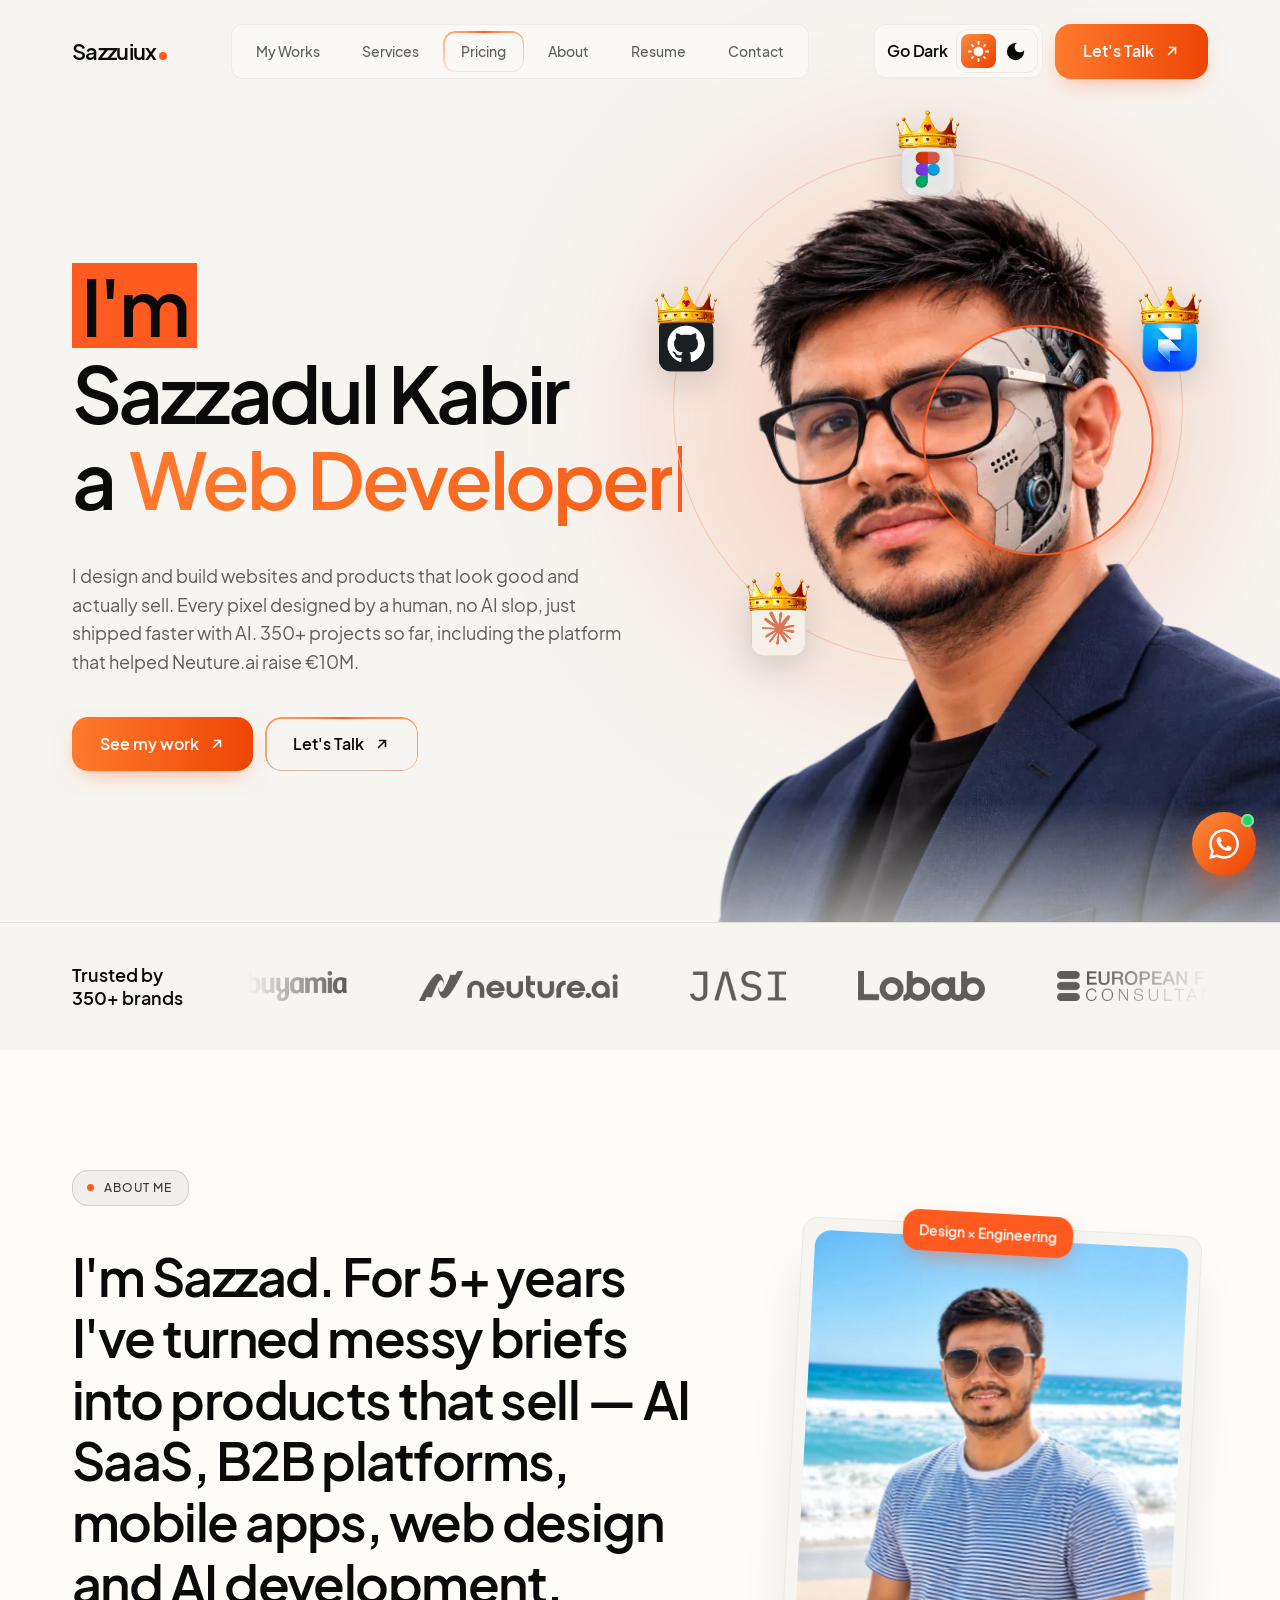
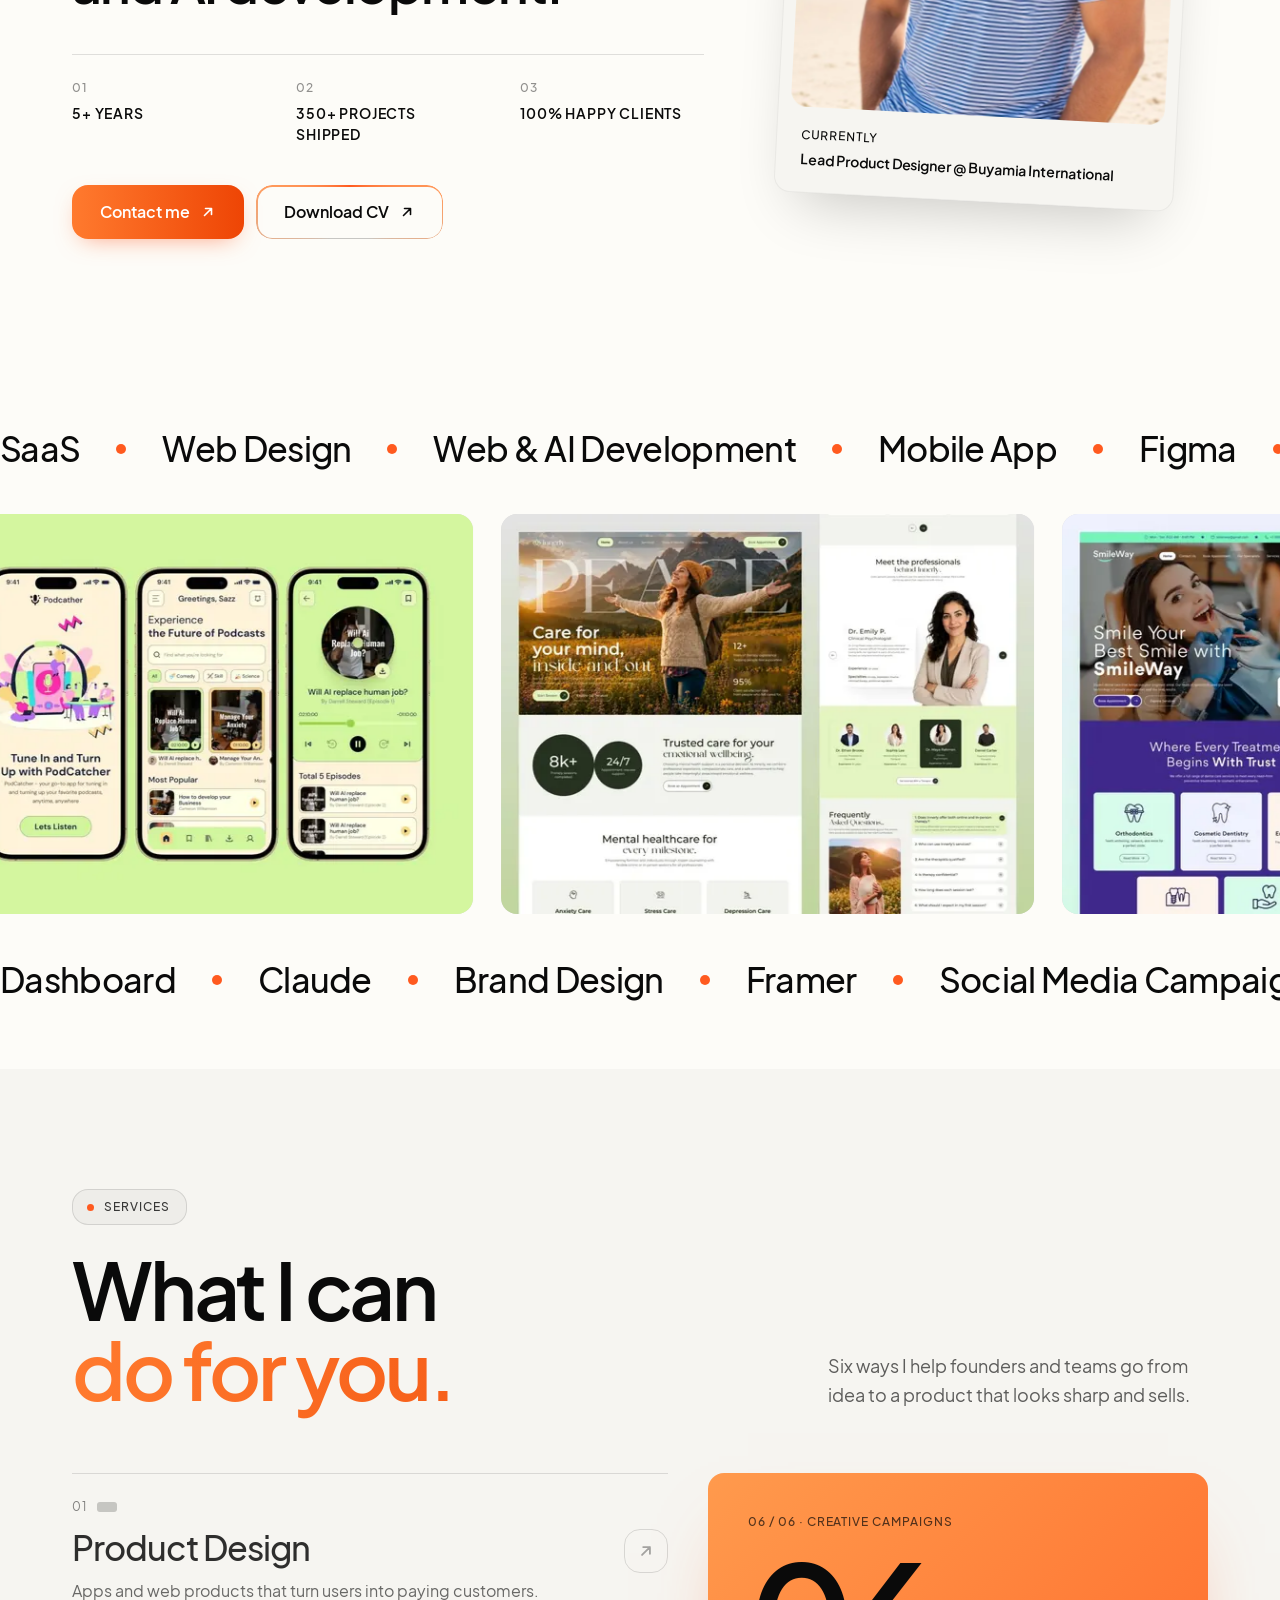
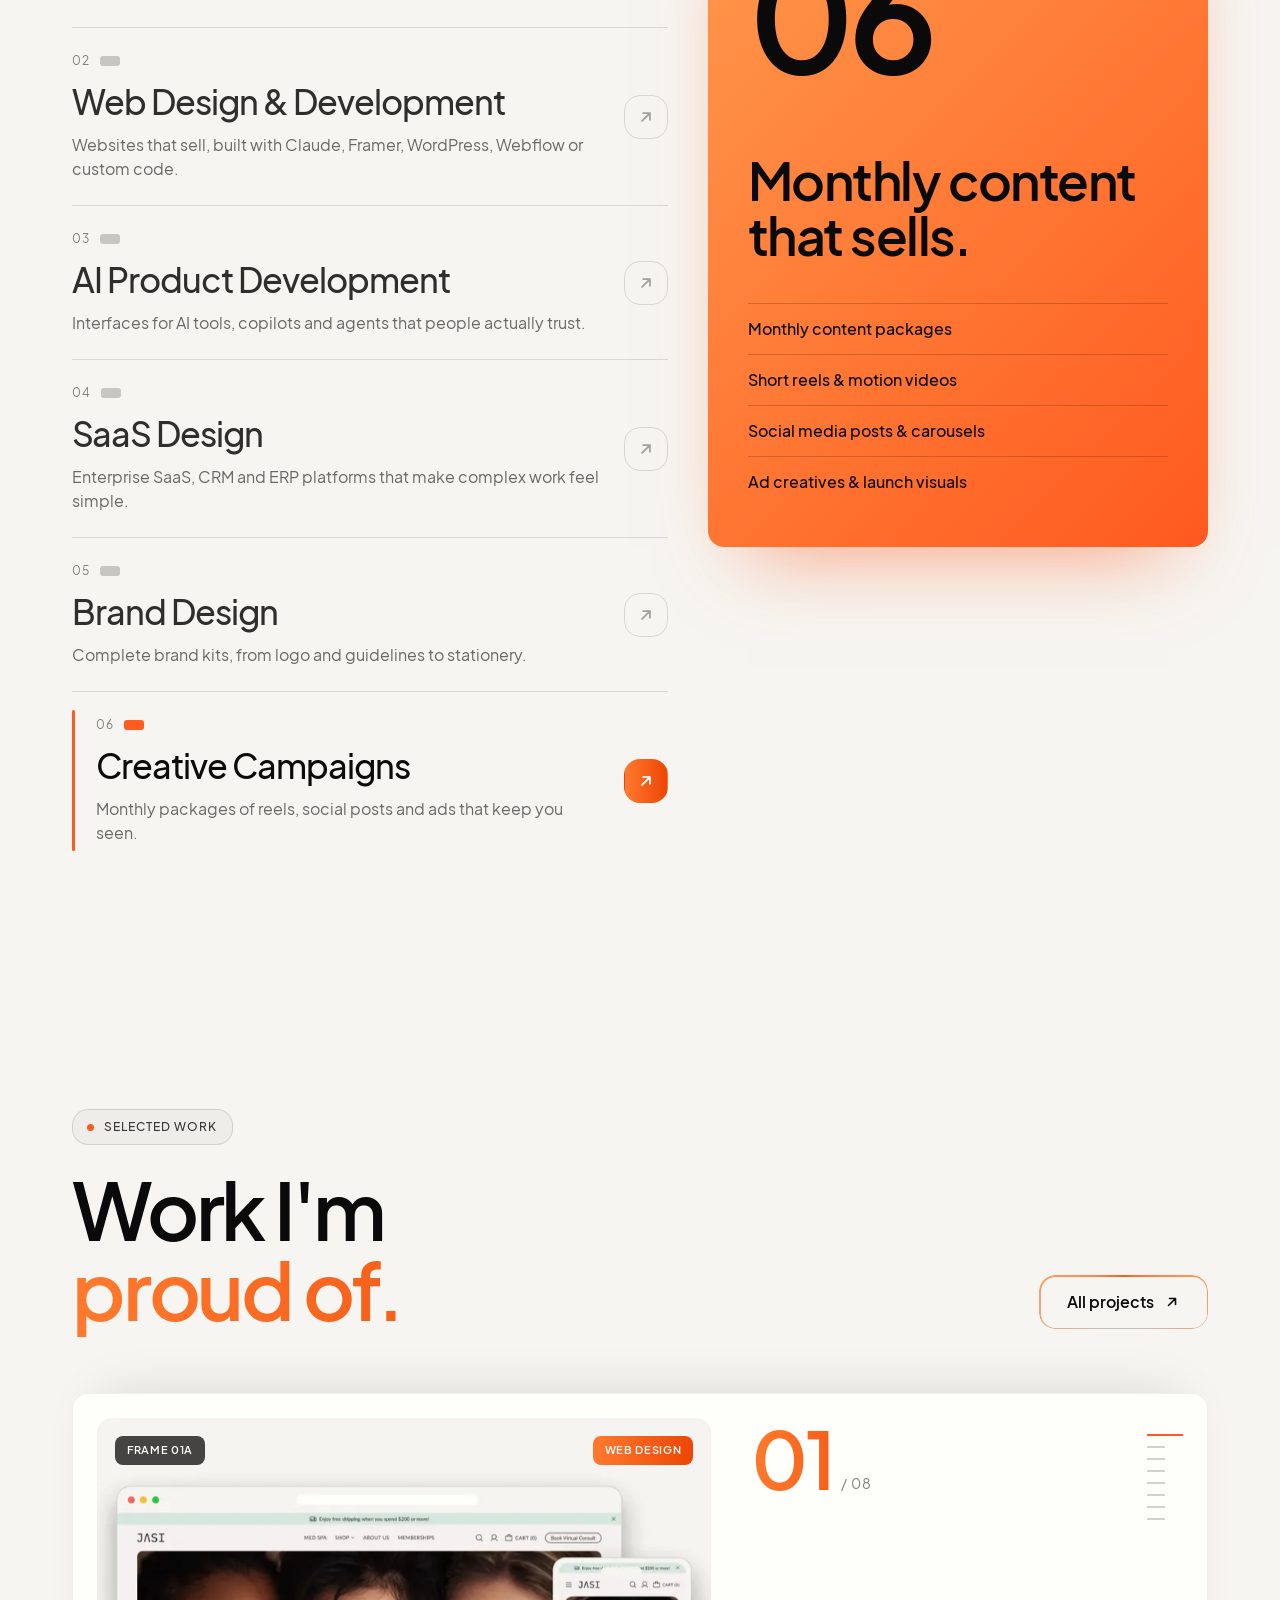
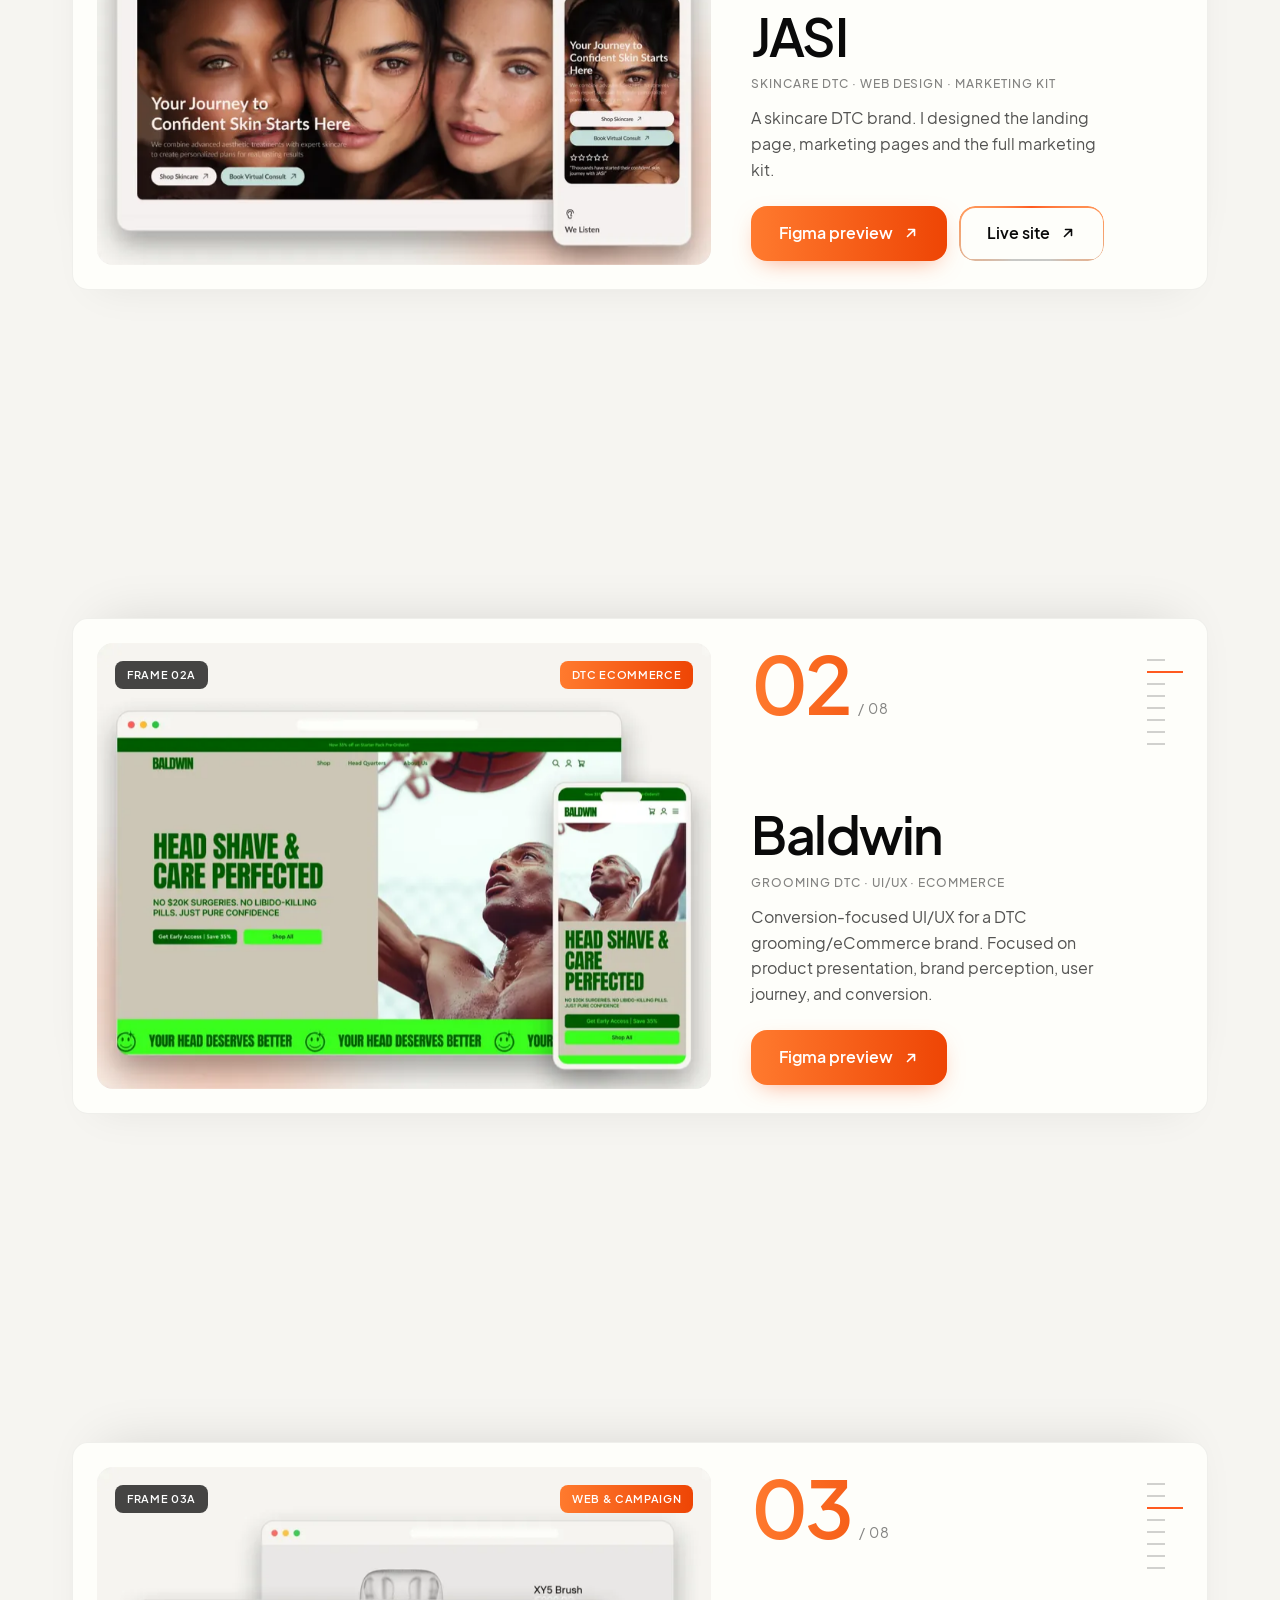
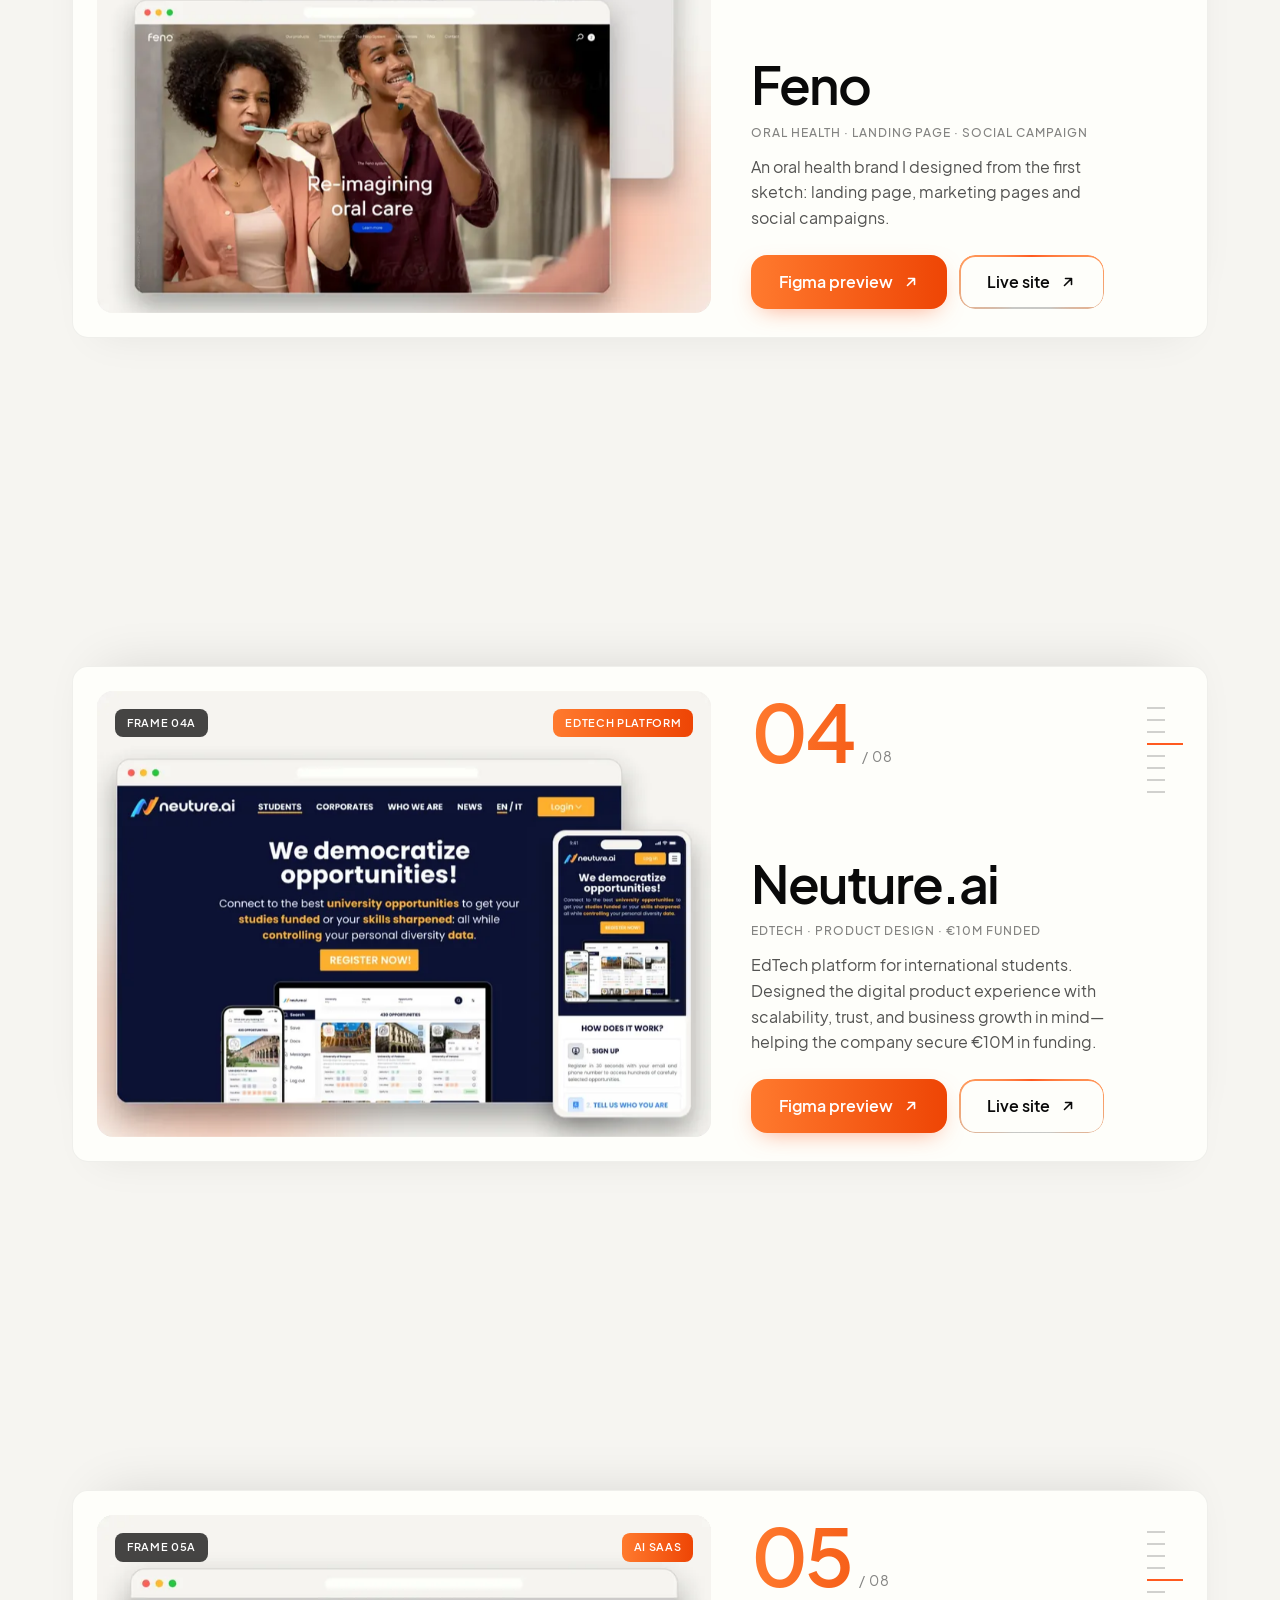
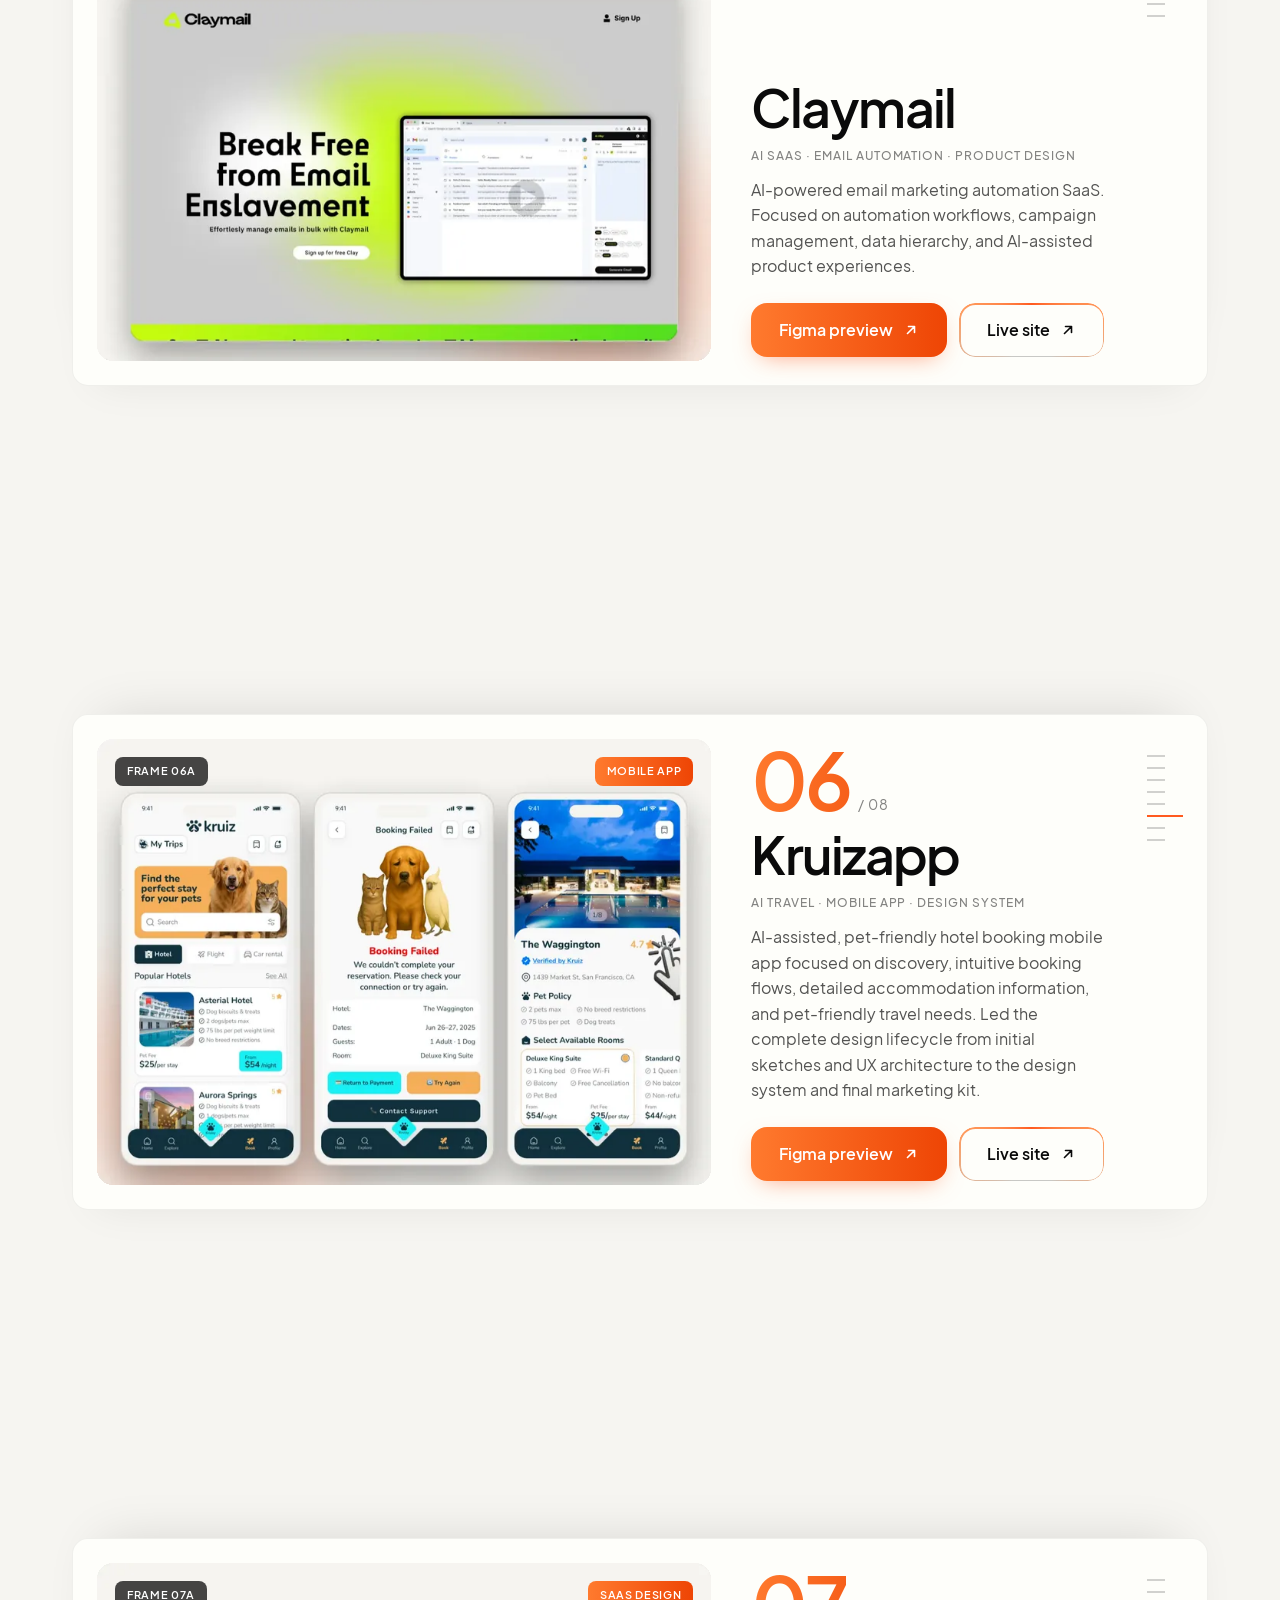
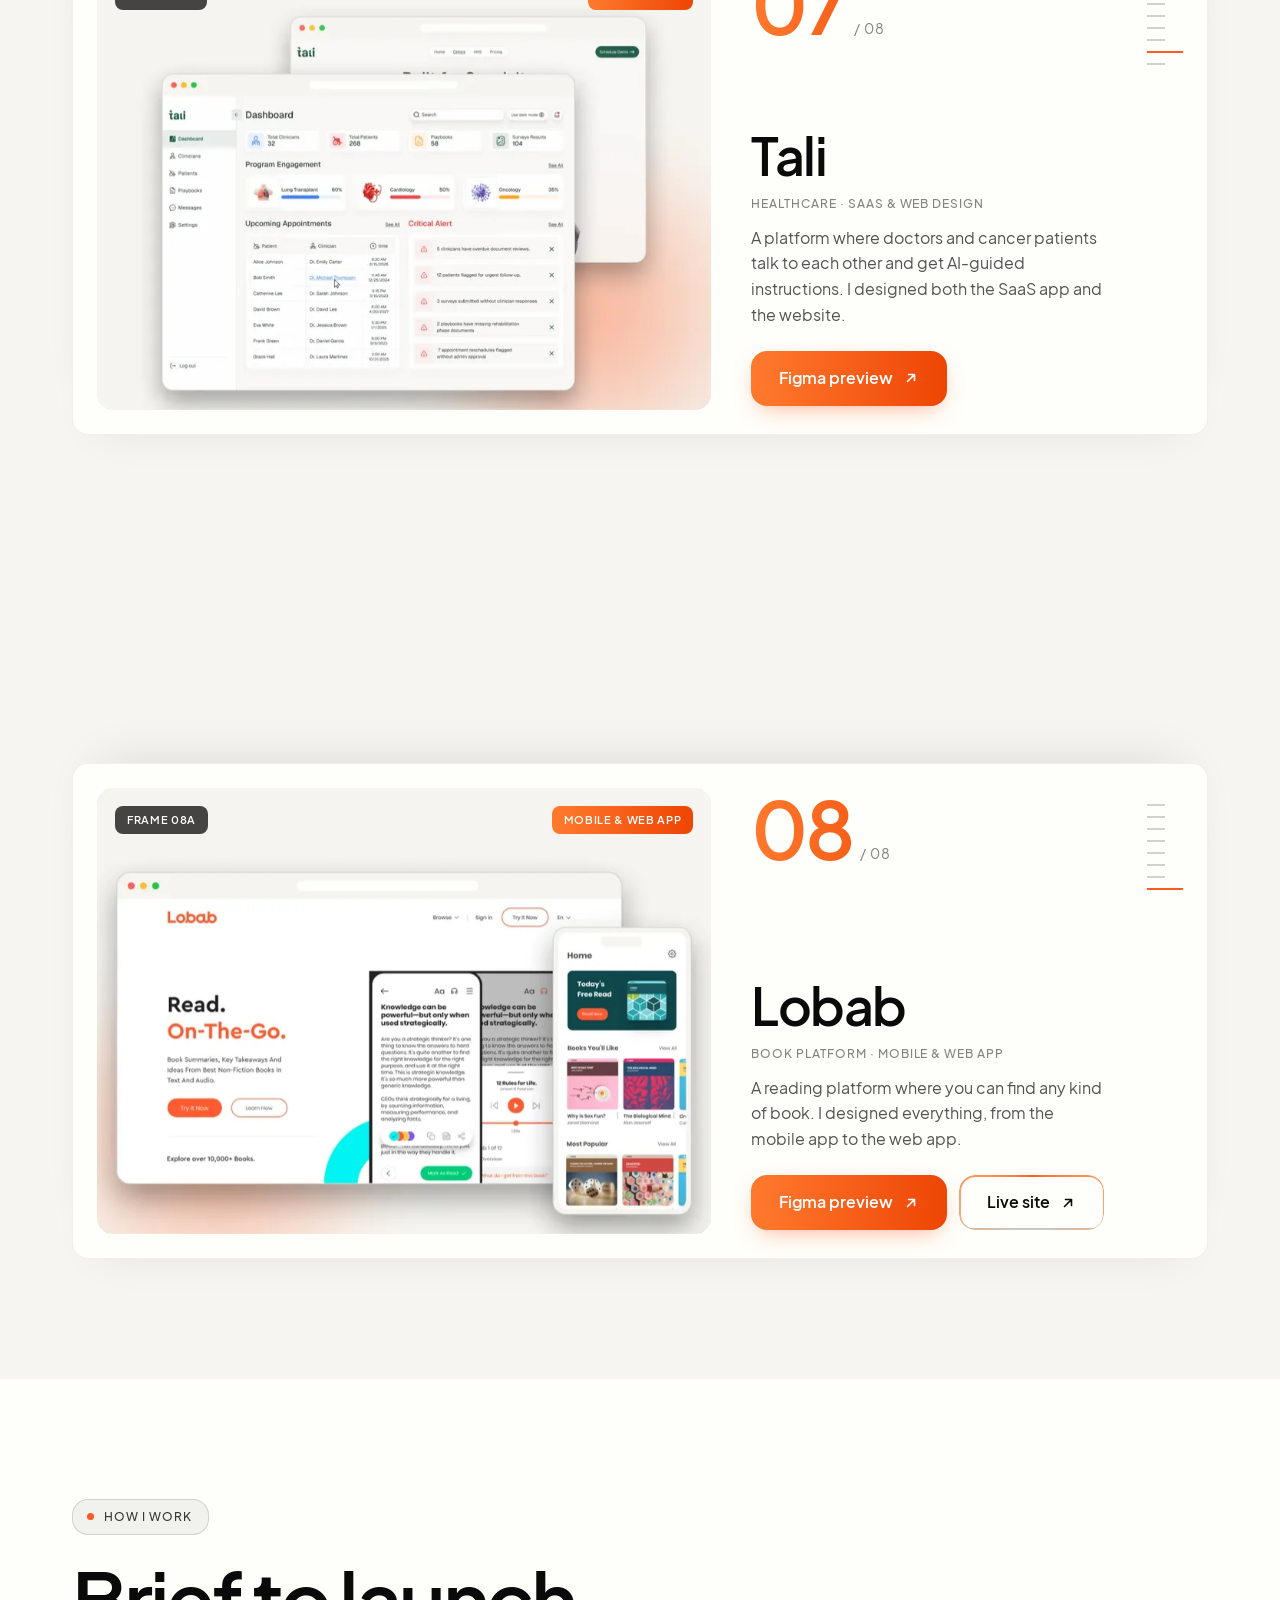
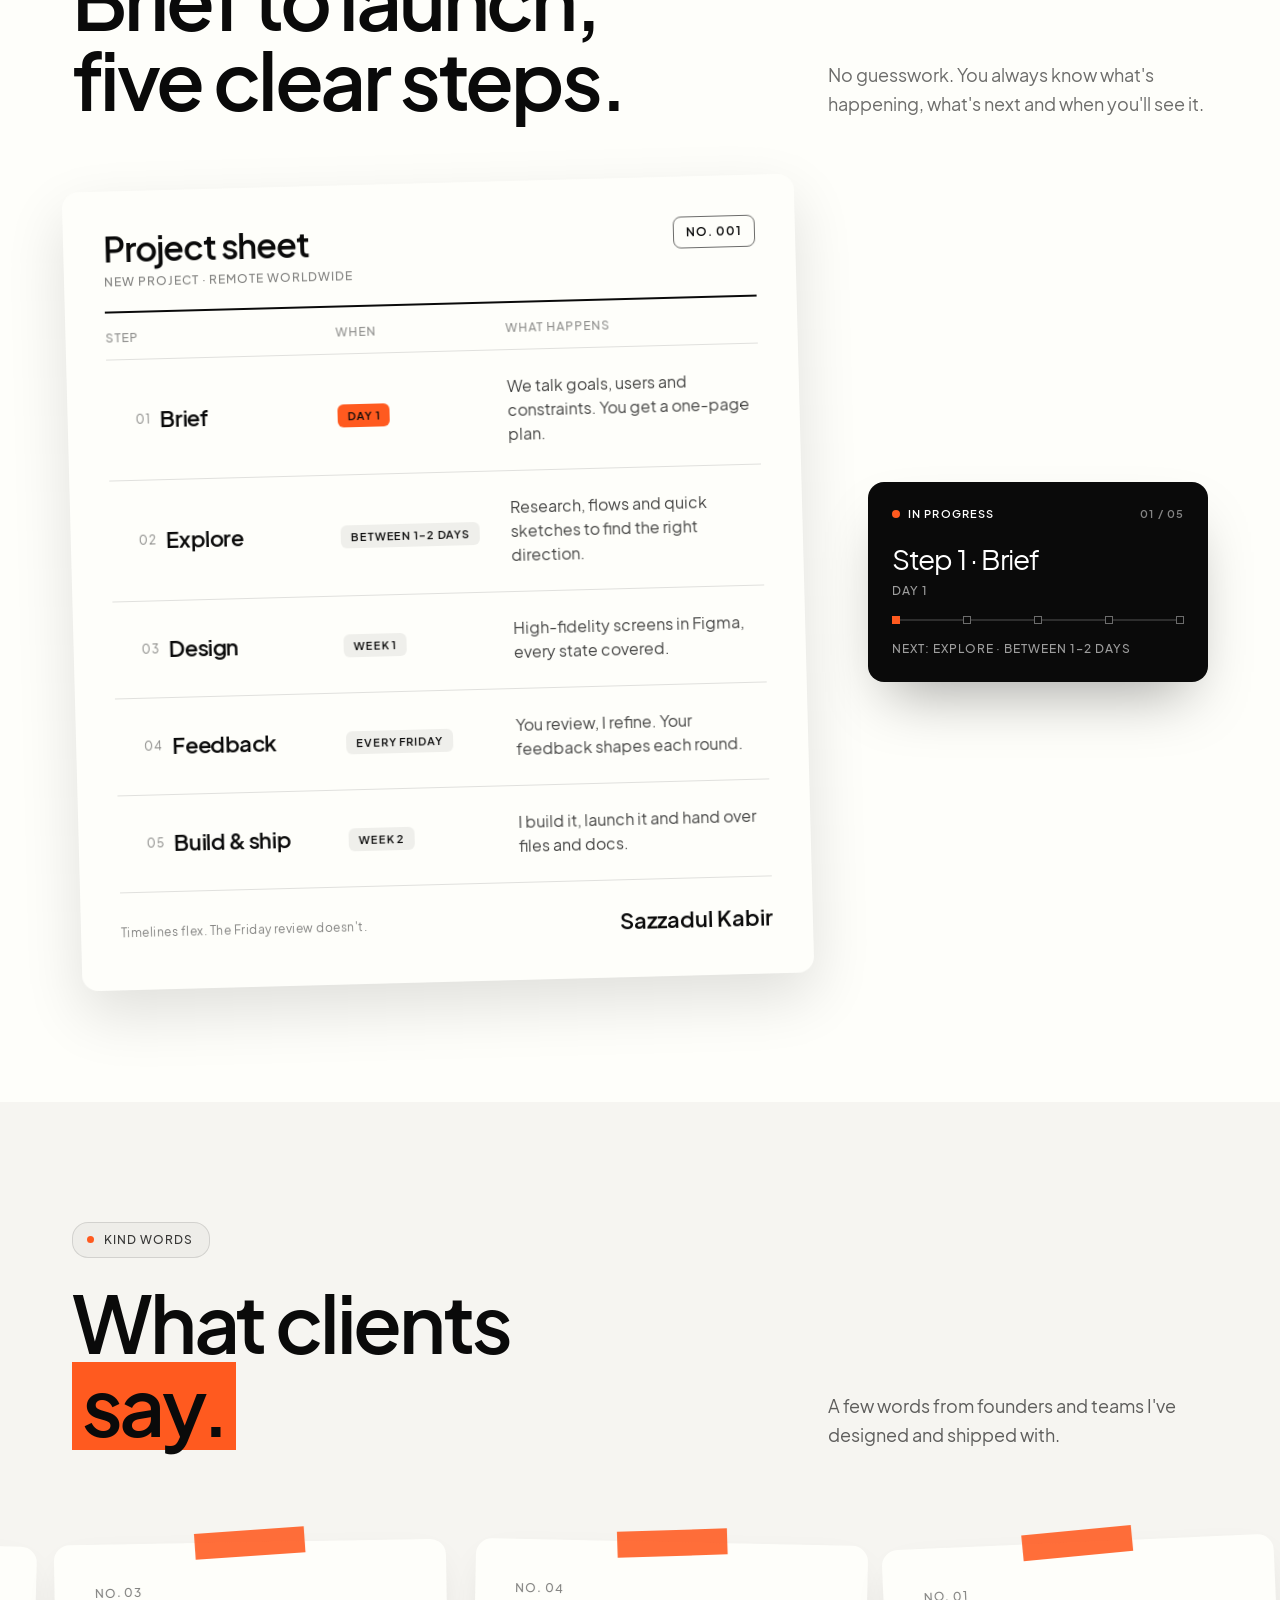
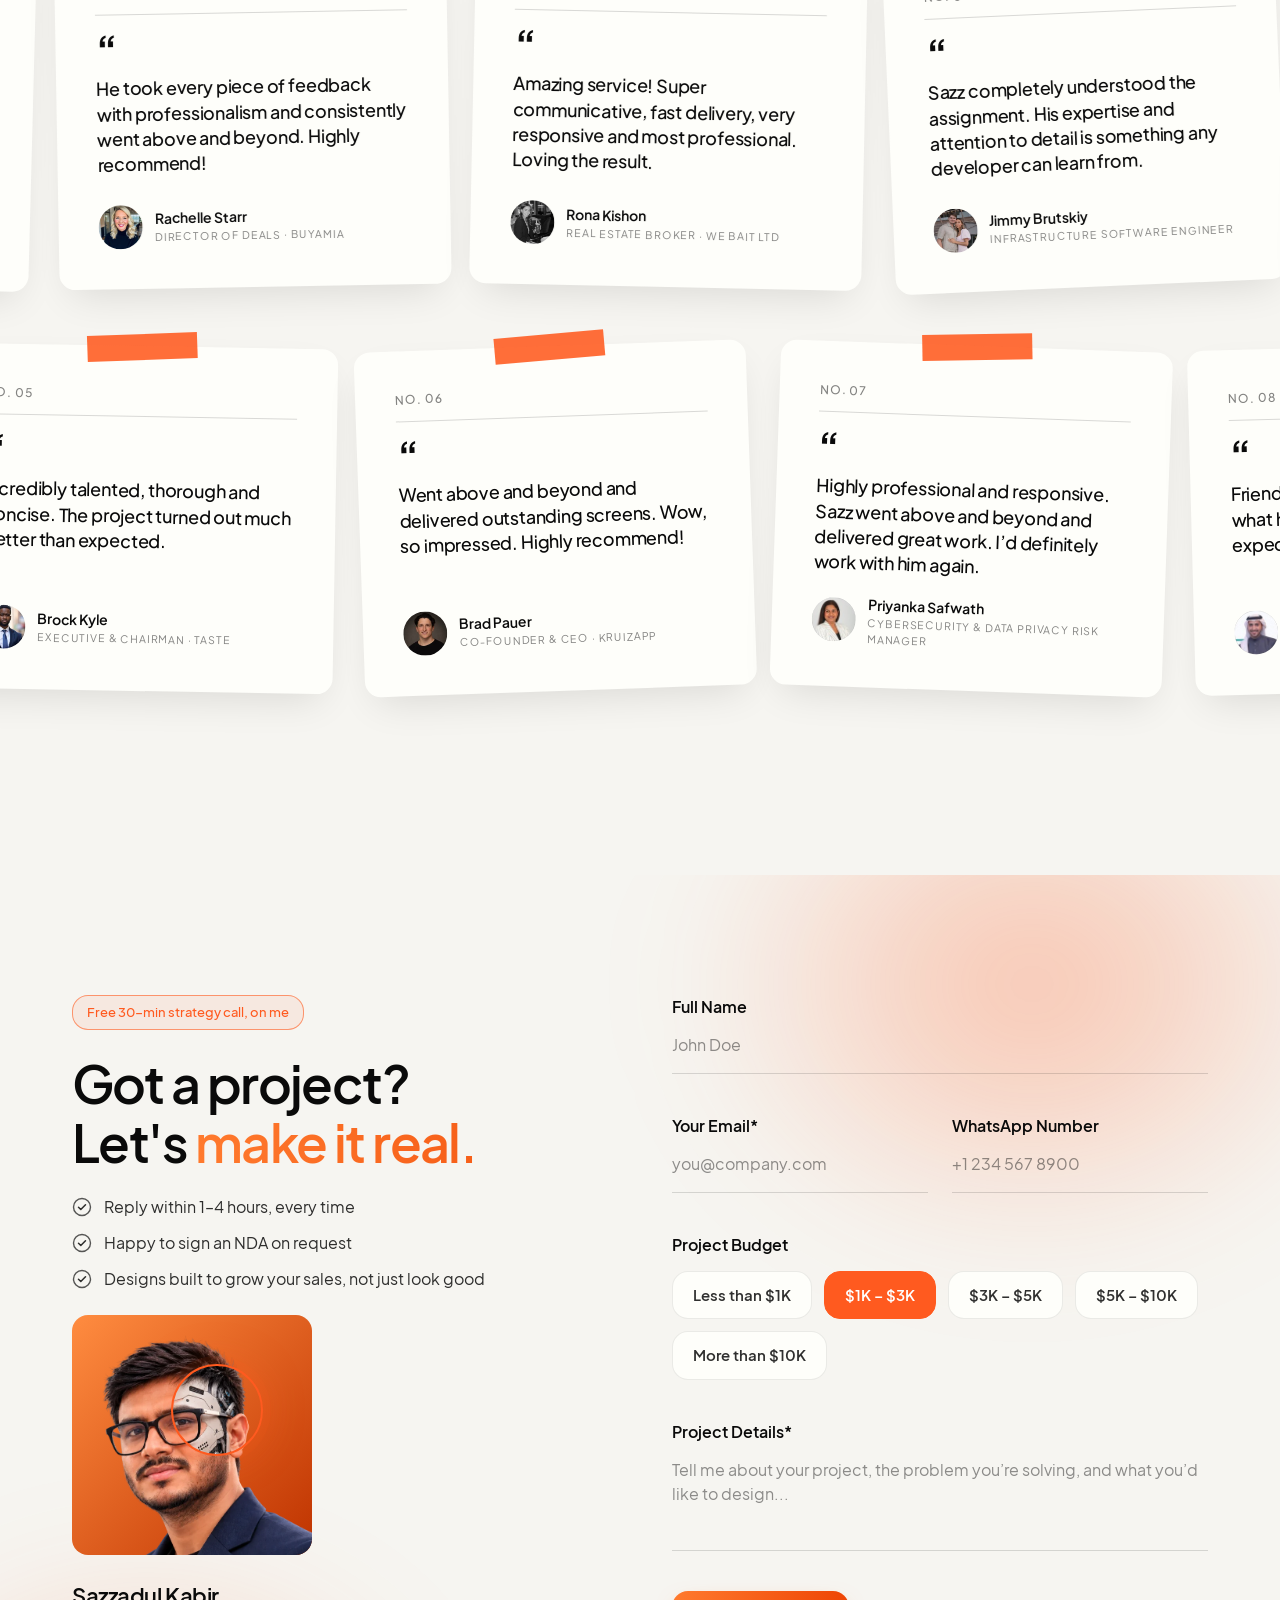
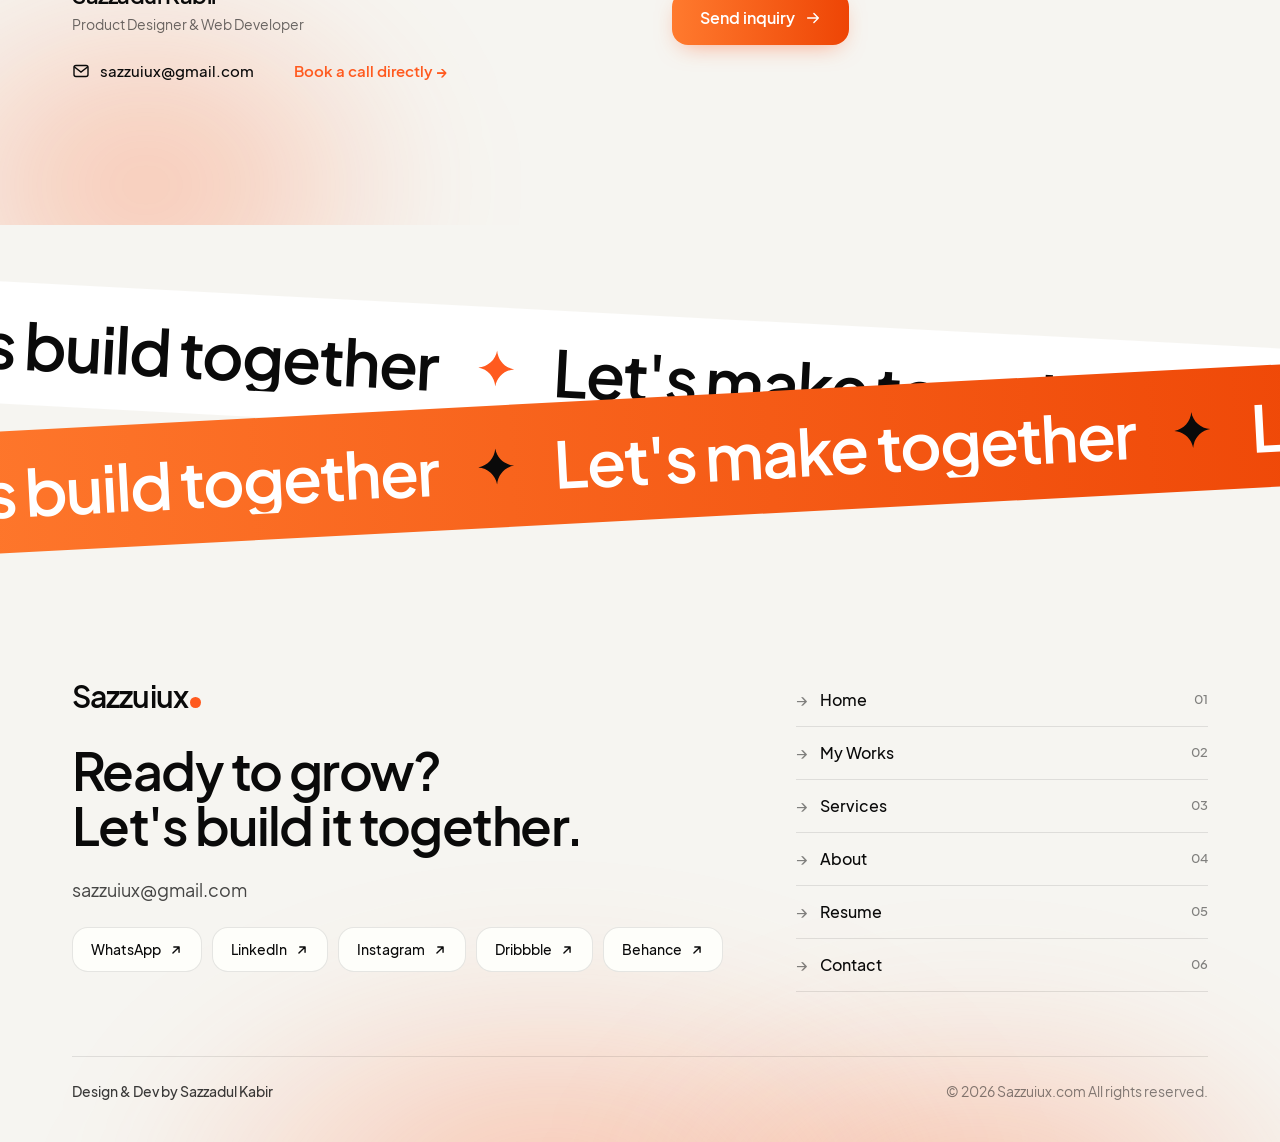
==== commit 6c8432ee: "Works: SmileWay slide links to the live site instead of Dribbble Co-Authored-By: Claude Opus 5.5 <no" ====
--- a/index.html
+++ b/index.html
@@ -192,7 +192,7 @@
       </div>
       <div class="marquee marquee--drag" data-drag-marquee data-speed="-70" aria-label="Recent design shots (drag to browse)">
         <div class="marquee__track marquee__track--js">
-          <div class="shots"><a class="shot" href="https://dribbble.com/shots/27511179-Real-Estate-Agent-Website-UI-UX-Design" target="_blank" rel="noopener" draggable="false"><img class="water" src="/assets/img/show/1.webp" srcset="/assets/img/show/1-560.webp 560w, /assets/img/show/1.webp 1066w" sizes="(max-width: 767px) 80vw, 533px" alt="Real estate website and mobile design" loading="lazy" decoding="async" width="1066" height="800" draggable="false"></a><a class="shot" href="https://dribbble.com/shots/27254136-AI-Sleep-Mental-Health-Tracking-App" target="_blank" rel="noopener" draggable="false"><img class="water" src="/assets/img/show/2.webp" srcset="/assets/img/show/2-560.webp 560w, /assets/img/show/2.webp 1066w" sizes="(max-width: 767px) 80vw, 533px" alt="Sleep and wellness mobile app" loading="lazy" decoding="async" width="1066" height="800" draggable="false"></a><a class="shot" href="https://dribbble.com/shots/27360924-SmileWay-Dental-Care-Brand-Identity-Design" target="_blank" rel="noopener" draggable="false"><img class="water" src="/assets/img/show/3.webp" srcset="/assets/img/show/3-560.webp 560w, /assets/img/show/3.webp 1066w" sizes="(max-width: 767px) 80vw, 533px" alt="SmileWay dental brand identity" loading="lazy" decoding="async" width="1066" height="800" draggable="false"></a><a class="shot" href="https://dribbble.com/shots/26484186-ClearDX-Healthcare-SaaS-Dashboard-UI" target="_blank" rel="noopener" draggable="false"><img class="water" src="/assets/img/show/4.webp" srcset="/assets/img/show/4-560.webp 560w, /assets/img/show/4.webp 1066w" sizes="(max-width: 767px) 80vw, 533px" alt="ClearDX healthcare dashboard" loading="lazy" decoding="async" width="1066" height="800" draggable="false"></a><a class="shot" href="https://dribbble.com/shots/22295169-Logistics-FleetEase-Responsive-Landing-page-design" target="_blank" rel="noopener" draggable="false"><img class="water" src="/assets/img/show/5.webp" srcset="/assets/img/show/5-560.webp 560w, /assets/img/show/5.webp 1066w" sizes="(max-width: 767px) 80vw, 533px" alt="FleetEase logistics mobile website" loading="lazy" decoding="async" width="1066" height="800" draggable="false"></a><a class="shot" href="https://dribbble.com/shots/26327349--Tali-Doctor-Guided-AI-Health-Companion-Landing-Page" target="_blank" rel="noopener" draggable="false"><img class="water" src="/assets/img/show/6.webp" srcset="/assets/img/show/6-560.webp 560w, /assets/img/show/6.webp 1066w" sizes="(max-width: 767px) 80vw, 533px" alt="Tali AI health companion website" loading="lazy" decoding="async" width="1066" height="800" draggable="false"></a><a class="shot" href="https://dribbble.com/shots/20831517-Podcast-mobile-app-UI" target="_blank" rel="noopener" draggable="false"><img class="water" src="/assets/img/show/7.webp" srcset="/assets/img/show/7-560.webp 560w, /assets/img/show/7.webp 1066w" sizes="(max-width: 767px) 80vw, 533px" alt="PodCatcher podcast app" loading="lazy" decoding="async" width="1066" height="800" draggable="false"></a><a class="shot" href="https://dribbble.com/shots/27397722-Mental-Health-Wellness-Landing-Page-Design" target="_blank" rel="noopener" draggable="false"><img class="water" src="/assets/img/show/8.webp" srcset="/assets/img/show/8-560.webp 560w, /assets/img/show/8.webp 1066w" sizes="(max-width: 767px) 80vw, 533px" alt="Innerly mental health website" loading="lazy" decoding="async" width="1066" height="800" draggable="false"></a><a class="shot" href="https://dribbble.com/shots/27344229-SmileWay-Dental-Care-Landing-Page-Design" target="_blank" rel="noopener" draggable="false"><img class="water" src="/assets/img/show/9.webp" srcset="/assets/img/show/9-560.webp 560w, /assets/img/show/9.webp 1066w" sizes="(max-width: 767px) 80vw, 533px" alt="SmileWay dental website" loading="lazy" decoding="async" width="1066" height="800" draggable="false"></a><a class="shot" href="https://dribbble.com/shots/20631775-EliteWrist-luxury-watch-collection-app" target="_blank" rel="noopener" draggable="false"><img class="water" src="/assets/img/show/10.webp" srcset="/assets/img/show/10-560.webp 560w, /assets/img/show/10.webp 1066w" sizes="(max-width: 767px) 80vw, 533px" alt="EliteWrist luxury watch app" loading="lazy" decoding="async" width="1066" height="800" draggable="false"></a><a class="shot" href="https://dribbble.com/shots/27396719-Sunvolt-Energy-Clean-Smart-Renewable-Energy-Landing-Page" target="_blank" rel="noopener" draggable="false"><img class="water" src="/assets/img/show/11.webp" srcset="/assets/img/show/11-560.webp 560w, /assets/img/show/11.webp 1066w" sizes="(max-width: 767px) 80vw, 533px" alt="Sunvolt clean energy landing page" loading="lazy" decoding="async" width="1066" height="800" draggable="false"></a><a class="shot" href="https://dribbble.com/shots/27331568-Done-Branding-Design" target="_blank" rel="noopener" draggable="false"><img class="water" src="/assets/img/show/12.webp" srcset="/assets/img/show/12-560.webp 560w, /assets/img/show/12.webp 1066w" sizes="(max-width: 767px) 80vw, 533px" alt="Done home services branding" loading="lazy" decoding="async" width="1066" height="800" draggable="false"></a><a class="shot" href="https://dribbble.com/shots/26207641-Lindra-Living-Modern-Real-Estate-Landing-Page-UI-UX-Design" target="_blank" rel="noopener" draggable="false"><img class="water" src="/assets/img/show/13.webp" srcset="/assets/img/show/13-560.webp 560w, /assets/img/show/13.webp 1066w" sizes="(max-width: 767px) 80vw, 533px" alt="Lindra Living real estate landing page" loading="lazy" decoding="async" width="1066" height="800" draggable="false"></a></div><div class="shots" aria-hidden="true"><a class="shot" href="https://dribbble.com/shots/27511179-Real-Estate-Agent-Website-UI-UX-Design" target="_blank" rel="noopener" draggable="false" tabindex="-1"><img class="water" src="/assets/img/show/1.webp" srcset="/assets/img/show/1-560.webp 560w, /assets/img/show/1.webp 1066w" sizes="(max-width: 767px) 80vw, 533px" alt="" loading="lazy" decoding="async" width="1066" height="800" draggable="false"></a><a class="shot" href="https://dribbble.com/shots/27254136-AI-Sleep-Mental-Health-Tracking-App" target="_blank" rel="noopener" draggable="false" tabindex="-1"><img class="water" src="/assets/img/show/2.webp" srcset="/assets/img/show/2-560.webp 560w, /assets/img/show/2.webp 1066w" sizes="(max-width: 767px) 80vw, 533px" alt="" loading="lazy" decoding="async" width="1066" height="800" draggable="false"></a><a class="shot" href="https://dribbble.com/shots/27360924-SmileWay-Dental-Care-Brand-Identity-Design" target="_blank" rel="noopener" draggable="false" tabindex="-1"><img class="water" src="/assets/img/show/3.webp" srcset="/assets/img/show/3-560.webp 560w, /assets/img/show/3.webp 1066w" sizes="(max-width: 767px) 80vw, 533px" alt="" loading="lazy" decoding="async" width="1066" height="800" draggable="false"></a><a class="shot" href="https://dribbble.com/shots/26484186-ClearDX-Healthcare-SaaS-Dashboard-UI" target="_blank" rel="noopener" draggable="false" tabindex="-1"><img class="water" src="/assets/img/show/4.webp" srcset="/assets/img/show/4-560.webp 560w, /assets/img/show/4.webp 1066w" sizes="(max-width: 767px) 80vw, 533px" alt="" loading="lazy" decoding="async" width="1066" height="800" draggable="false"></a><a class="shot" href="https://dribbble.com/shots/22295169-Logistics-FleetEase-Responsive-Landing-page-design" target="_blank" rel="noopener" draggable="false" tabindex="-1"><img class="water" src="/assets/img/show/5.webp" srcset="/assets/img/show/5-560.webp 560w, /assets/img/show/5.webp 1066w" sizes="(max-width: 767px) 80vw, 533px" alt="" loading="lazy" decoding="async" width="1066" height="800" draggable="false"></a><a class="shot" href="https://dribbble.com/shots/26327349--Tali-Doctor-Guided-AI-Health-Companion-Landing-Page" target="_blank" rel="noopener" draggable="false" tabindex="-1"><img class="water" src="/assets/img/show/6.webp" srcset="/assets/img/show/6-560.webp 560w, /assets/img/show/6.webp 1066w" sizes="(max-width: 767px) 80vw, 533px" alt="" loading="lazy" decoding="async" width="1066" height="800" draggable="false"></a><a class="shot" href="https://dribbble.com/shots/20831517-Podcast-mobile-app-UI" target="_blank" rel="noopener" draggable="false" tabindex="-1"><img class="water" src="/assets/img/show/7.webp" srcset="/assets/img/show/7-560.webp 560w, /assets/img/show/7.webp 1066w" sizes="(max-width: 767px) 80vw, 533px" alt="" loading="lazy" decoding="async" width="1066" height="800" draggable="false"></a><a class="shot" href="https://dribbble.com/shots/27397722-Mental-Health-Wellness-Landing-Page-Design" target="_blank" rel="noopener" draggable="false" tabindex="-1"><img class="water" src="/assets/img/show/8.webp" srcset="/assets/img/show/8-560.webp 560w, /assets/img/show/8.webp 1066w" sizes="(max-width: 767px) 80vw, 533px" alt="" loading="lazy" decoding="async" width="1066" height="800" draggable="false"></a><a class="shot" href="https://dribbble.com/shots/27344229-SmileWay-Dental-Care-Landing-Page-Design" target="_blank" rel="noopener" draggable="false" tabindex="-1"><img class="water" src="/assets/img/show/9.webp" srcset="/assets/img/show/9-560.webp 560w, /assets/img/show/9.webp 1066w" sizes="(max-width: 767px) 80vw, 533px" alt="" loading="lazy" decoding="async" width="1066" height="800" draggable="false"></a><a class="shot" href="https://dribbble.com/shots/20631775-EliteWrist-luxury-watch-collection-app" target="_blank" rel="noopener" draggable="false" tabindex="-1"><img class="water" src="/assets/img/show/10.webp" srcset="/assets/img/show/10-560.webp 560w, /assets/img/show/10.webp 1066w" sizes="(max-width: 767px) 80vw, 533px" alt="" loading="lazy" decoding="async" width="1066" height="800" draggable="false"></a><a class="shot" href="https://dribbble.com/shots/27396719-Sunvolt-Energy-Clean-Smart-Renewable-Energy-Landing-Page" target="_blank" rel="noopener" draggable="false" tabindex="-1"><img class="water" src="/assets/img/show/11.webp" srcset="/assets/img/show/11-560.webp 560w, /assets/img/show/11.webp 1066w" sizes="(max-width: 767px) 80vw, 533px" alt="" loading="lazy" decoding="async" width="1066" height="800" draggable="false"></a><a class="shot" href="https://dribbble.com/shots/27331568-Done-Branding-Design" target="_blank" rel="noopener" draggable="false" tabindex="-1"><img class="water" src="/assets/img/show/12.webp" srcset="/assets/img/show/12-560.webp 560w, /assets/img/show/12.webp 1066w" sizes="(max-width: 767px) 80vw, 533px" alt="" loading="lazy" decoding="async" width="1066" height="800" draggable="false"></a><a class="shot" href="https://dribbble.com/shots/26207641-Lindra-Living-Modern-Real-Estate-Landing-Page-UI-UX-Design" target="_blank" rel="noopener" draggable="false" tabindex="-1"><img class="water" src="/assets/img/show/13.webp" srcset="/assets/img/show/13-560.webp 560w, /assets/img/show/13.webp 1066w" sizes="(max-width: 767px) 80vw, 533px" alt="" loading="lazy" decoding="async" width="1066" height="800" draggable="false"></a></div>
+          <div class="shots"><a class="shot" href="https://dribbble.com/shots/27511179-Real-Estate-Agent-Website-UI-UX-Design" target="_blank" rel="noopener" draggable="false"><img class="water" src="/assets/img/show/1.webp" srcset="/assets/img/show/1-560.webp 560w, /assets/img/show/1.webp 1066w" sizes="(max-width: 767px) 80vw, 533px" alt="Real estate website and mobile design" loading="lazy" decoding="async" width="1066" height="800" draggable="false"></a><a class="shot" href="https://dribbble.com/shots/27254136-AI-Sleep-Mental-Health-Tracking-App" target="_blank" rel="noopener" draggable="false"><img class="water" src="/assets/img/show/2.webp" srcset="/assets/img/show/2-560.webp 560w, /assets/img/show/2.webp 1066w" sizes="(max-width: 767px) 80vw, 533px" alt="Sleep and wellness mobile app" loading="lazy" decoding="async" width="1066" height="800" draggable="false"></a><a class="shot" href="https://dribbble.com/shots/27360924-SmileWay-Dental-Care-Brand-Identity-Design" target="_blank" rel="noopener" draggable="false"><img class="water" src="/assets/img/show/3.webp" srcset="/assets/img/show/3-560.webp 560w, /assets/img/show/3.webp 1066w" sizes="(max-width: 767px) 80vw, 533px" alt="SmileWay dental brand identity" loading="lazy" decoding="async" width="1066" height="800" draggable="false"></a><a class="shot" href="https://dribbble.com/shots/26484186-ClearDX-Healthcare-SaaS-Dashboard-UI" target="_blank" rel="noopener" draggable="false"><img class="water" src="/assets/img/show/4.webp" srcset="/assets/img/show/4-560.webp 560w, /assets/img/show/4.webp 1066w" sizes="(max-width: 767px) 80vw, 533px" alt="ClearDX healthcare dashboard" loading="lazy" decoding="async" width="1066" height="800" draggable="false"></a><a class="shot" href="https://dribbble.com/shots/22295169-Logistics-FleetEase-Responsive-Landing-page-design" target="_blank" rel="noopener" draggable="false"><img class="water" src="/assets/img/show/5.webp" srcset="/assets/img/show/5-560.webp 560w, /assets/img/show/5.webp 1066w" sizes="(max-width: 767px) 80vw, 533px" alt="FleetEase logistics mobile website" loading="lazy" decoding="async" width="1066" height="800" draggable="false"></a><a class="shot" href="https://dribbble.com/shots/26327349--Tali-Doctor-Guided-AI-Health-Companion-Landing-Page" target="_blank" rel="noopener" draggable="false"><img class="water" src="/assets/img/show/6.webp" srcset="/assets/img/show/6-560.webp 560w, /assets/img/show/6.webp 1066w" sizes="(max-width: 767px) 80vw, 533px" alt="Tali AI health companion website" loading="lazy" decoding="async" width="1066" height="800" draggable="false"></a><a class="shot" href="https://dribbble.com/shots/20831517-Podcast-mobile-app-UI" target="_blank" rel="noopener" draggable="false"><img class="water" src="/assets/img/show/7.webp" srcset="/assets/img/show/7-560.webp 560w, /assets/img/show/7.webp 1066w" sizes="(max-width: 767px) 80vw, 533px" alt="PodCatcher podcast app" loading="lazy" decoding="async" width="1066" height="800" draggable="false"></a><a class="shot" href="https://dribbble.com/shots/27397722-Mental-Health-Wellness-Landing-Page-Design" target="_blank" rel="noopener" draggable="false"><img class="water" src="/assets/img/show/8.webp" srcset="/assets/img/show/8-560.webp 560w, /assets/img/show/8.webp 1066w" sizes="(max-width: 767px) 80vw, 533px" alt="Innerly mental health website" loading="lazy" decoding="async" width="1066" height="800" draggable="false"></a><a class="shot" href="https://smileway-dental.vercel.app/" target="_blank" rel="noopener" draggable="false"><img class="water" src="/assets/img/show/9.webp" srcset="/assets/img/show/9-560.webp 560w, /assets/img/show/9.webp 1066w" sizes="(max-width: 767px) 80vw, 533px" alt="SmileWay dental website" loading="lazy" decoding="async" width="1066" height="800" draggable="false"></a><a class="shot" href="https://dribbble.com/shots/20631775-EliteWrist-luxury-watch-collection-app" target="_blank" rel="noopener" draggable="false"><img class="water" src="/assets/img/show/10.webp" srcset="/assets/img/show/10-560.webp 560w, /assets/img/show/10.webp 1066w" sizes="(max-width: 767px) 80vw, 533px" alt="EliteWrist luxury watch app" loading="lazy" decoding="async" width="1066" height="800" draggable="false"></a><a class="shot" href="https://dribbble.com/shots/27396719-Sunvolt-Energy-Clean-Smart-Renewable-Energy-Landing-Page" target="_blank" rel="noopener" draggable="false"><img class="water" src="/assets/img/show/11.webp" srcset="/assets/img/show/11-560.webp 560w, /assets/img/show/11.webp 1066w" sizes="(max-width: 767px) 80vw, 533px" alt="Sunvolt clean energy landing page" loading="lazy" decoding="async" width="1066" height="800" draggable="false"></a><a class="shot" href="https://dribbble.com/shots/27331568-Done-Branding-Design" target="_blank" rel="noopener" draggable="false"><img class="water" src="/assets/img/show/12.webp" srcset="/assets/img/show/12-560.webp 560w, /assets/img/show/12.webp 1066w" sizes="(max-width: 767px) 80vw, 533px" alt="Done home services branding" loading="lazy" decoding="async" width="1066" height="800" draggable="false"></a><a class="shot" href="https://dribbble.com/shots/26207641-Lindra-Living-Modern-Real-Estate-Landing-Page-UI-UX-Design" target="_blank" rel="noopener" draggable="false"><img class="water" src="/assets/img/show/13.webp" srcset="/assets/img/show/13-560.webp 560w, /assets/img/show/13.webp 1066w" sizes="(max-width: 767px) 80vw, 533px" alt="Lindra Living real estate landing page" loading="lazy" decoding="async" width="1066" height="800" draggable="false"></a></div><div class="shots" aria-hidden="true"><a class="shot" href="https://dribbble.com/shots/27511179-Real-Estate-Agent-Website-UI-UX-Design" target="_blank" rel="noopener" draggable="false" tabindex="-1"><img class="water" src="/assets/img/show/1.webp" srcset="/assets/img/show/1-560.webp 560w, /assets/img/show/1.webp 1066w" sizes="(max-width: 767px) 80vw, 533px" alt="" loading="lazy" decoding="async" width="1066" height="800" draggable="false"></a><a class="shot" href="https://dribbble.com/shots/27254136-AI-Sleep-Mental-Health-Tracking-App" target="_blank" rel="noopener" draggable="false" tabindex="-1"><img class="water" src="/assets/img/show/2.webp" srcset="/assets/img/show/2-560.webp 560w, /assets/img/show/2.webp 1066w" sizes="(max-width: 767px) 80vw, 533px" alt="" loading="lazy" decoding="async" width="1066" height="800" draggable="false"></a><a class="shot" href="https://dribbble.com/shots/27360924-SmileWay-Dental-Care-Brand-Identity-Design" target="_blank" rel="noopener" draggable="false" tabindex="-1"><img class="water" src="/assets/img/show/3.webp" srcset="/assets/img/show/3-560.webp 560w, /assets/img/show/3.webp 1066w" sizes="(max-width: 767px) 80vw, 533px" alt="" loading="lazy" decoding="async" width="1066" height="800" draggable="false"></a><a class="shot" href="https://dribbble.com/shots/26484186-ClearDX-Healthcare-SaaS-Dashboard-UI" target="_blank" rel="noopener" draggable="false" tabindex="-1"><img class="water" src="/assets/img/show/4.webp" srcset="/assets/img/show/4-560.webp 560w, /assets/img/show/4.webp 1066w" sizes="(max-width: 767px) 80vw, 533px" alt="" loading="lazy" decoding="async" width="1066" height="800" draggable="false"></a><a class="shot" href="https://dribbble.com/shots/22295169-Logistics-FleetEase-Responsive-Landing-page-design" target="_blank" rel="noopener" draggable="false" tabindex="-1"><img class="water" src="/assets/img/show/5.webp" srcset="/assets/img/show/5-560.webp 560w, /assets/img/show/5.webp 1066w" sizes="(max-width: 767px) 80vw, 533px" alt="" loading="lazy" decoding="async" width="1066" height="800" draggable="false"></a><a class="shot" href="https://dribbble.com/shots/26327349--Tali-Doctor-Guided-AI-Health-Companion-Landing-Page" target="_blank" rel="noopener" draggable="false" tabindex="-1"><img class="water" src="/assets/img/show/6.webp" srcset="/assets/img/show/6-560.webp 560w, /assets/img/show/6.webp 1066w" sizes="(max-width: 767px) 80vw, 533px" alt="" loading="lazy" decoding="async" width="1066" height="800" draggable="false"></a><a class="shot" href="https://dribbble.com/shots/20831517-Podcast-mobile-app-UI" target="_blank" rel="noopener" draggable="false" tabindex="-1"><img class="water" src="/assets/img/show/7.webp" srcset="/assets/img/show/7-560.webp 560w, /assets/img/show/7.webp 1066w" sizes="(max-width: 767px) 80vw, 533px" alt="" loading="lazy" decoding="async" width="1066" height="800" draggable="false"></a><a class="shot" href="https://dribbble.com/shots/27397722-Mental-Health-Wellness-Landing-Page-Design" target="_blank" rel="noopener" draggable="false" tabindex="-1"><img class="water" src="/assets/img/show/8.webp" srcset="/assets/img/show/8-560.webp 560w, /assets/img/show/8.webp 1066w" sizes="(max-width: 767px) 80vw, 533px" alt="" loading="lazy" decoding="async" width="1066" height="800" draggable="false"></a><a class="shot" href="https://smileway-dental.vercel.app/" target="_blank" rel="noopener" draggable="false" tabindex="-1"><img class="water" src="/assets/img/show/9.webp" srcset="/assets/img/show/9-560.webp 560w, /assets/img/show/9.webp 1066w" sizes="(max-width: 767px) 80vw, 533px" alt="" loading="lazy" decoding="async" width="1066" height="800" draggable="false"></a><a class="shot" href="https://dribbble.com/shots/20631775-EliteWrist-luxury-watch-collection-app" target="_blank" rel="noopener" draggable="false" tabindex="-1"><img class="water" src="/assets/img/show/10.webp" srcset="/assets/img/show/10-560.webp 560w, /assets/img/show/10.webp 1066w" sizes="(max-width: 767px) 80vw, 533px" alt="" loading="lazy" decoding="async" width="1066" height="800" draggable="false"></a><a class="shot" href="https://dribbble.com/shots/27396719-Sunvolt-Energy-Clean-Smart-Renewable-Energy-Landing-Page" target="_blank" rel="noopener" draggable="false" tabindex="-1"><img class="water" src="/assets/img/show/11.webp" srcset="/assets/img/show/11-560.webp 560w, /assets/img/show/11.webp 1066w" sizes="(max-width: 767px) 80vw, 533px" alt="" loading="lazy" decoding="async" width="1066" height="800" draggable="false"></a><a class="shot" href="https://dribbble.com/shots/27331568-Done-Branding-Design" target="_blank" rel="noopener" draggable="false" tabindex="-1"><img class="water" src="/assets/img/show/12.webp" srcset="/assets/img/show/12-560.webp 560w, /assets/img/show/12.webp 1066w" sizes="(max-width: 767px) 80vw, 533px" alt="" loading="lazy" decoding="async" width="1066" height="800" draggable="false"></a><a class="shot" href="https://dribbble.com/shots/26207641-Lindra-Living-Modern-Real-Estate-Landing-Page-UI-UX-Design" target="_blank" rel="noopener" draggable="false" tabindex="-1"><img class="water" src="/assets/img/show/13.webp" srcset="/assets/img/show/13-560.webp 560w, /assets/img/show/13.webp 1066w" sizes="(max-width: 767px) 80vw, 533px" alt="" loading="lazy" decoding="async" width="1066" height="800" draggable="false"></a></div>
         </div>
       </div>
       <div class="marquee">
